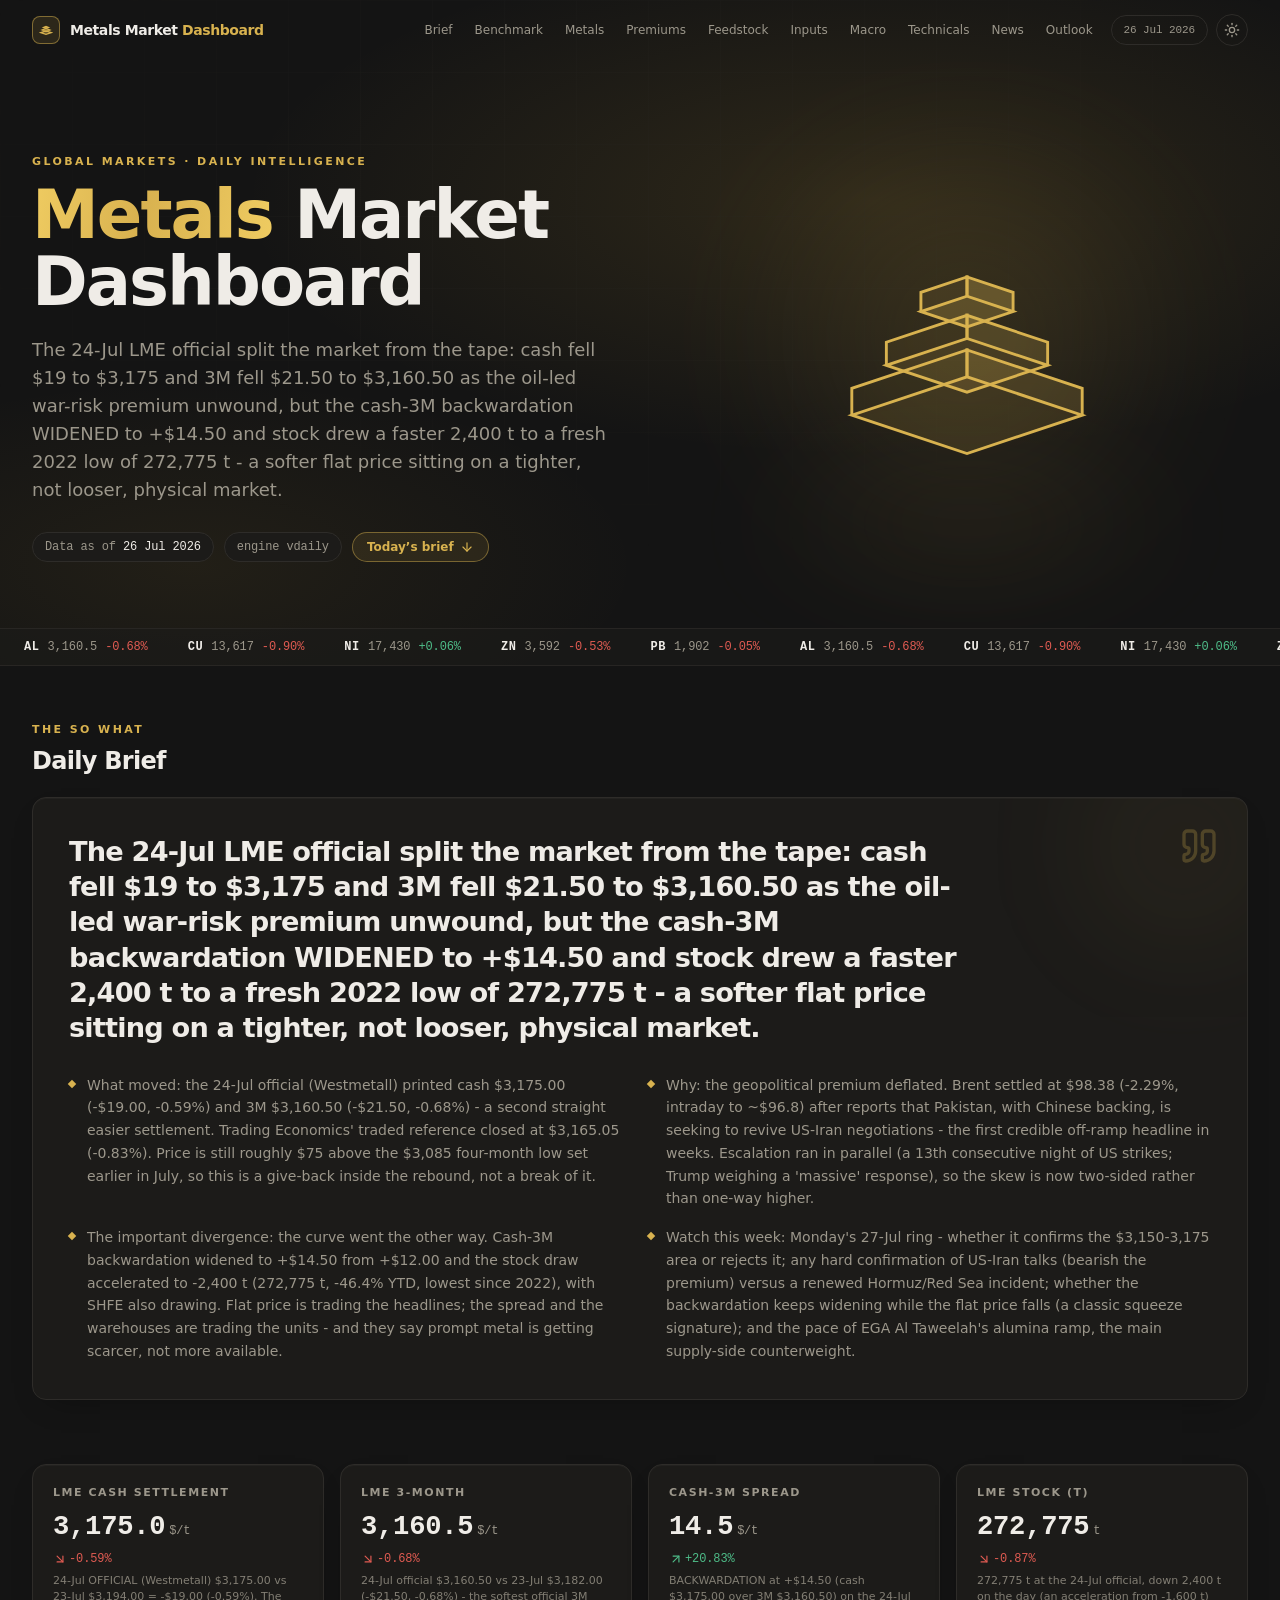
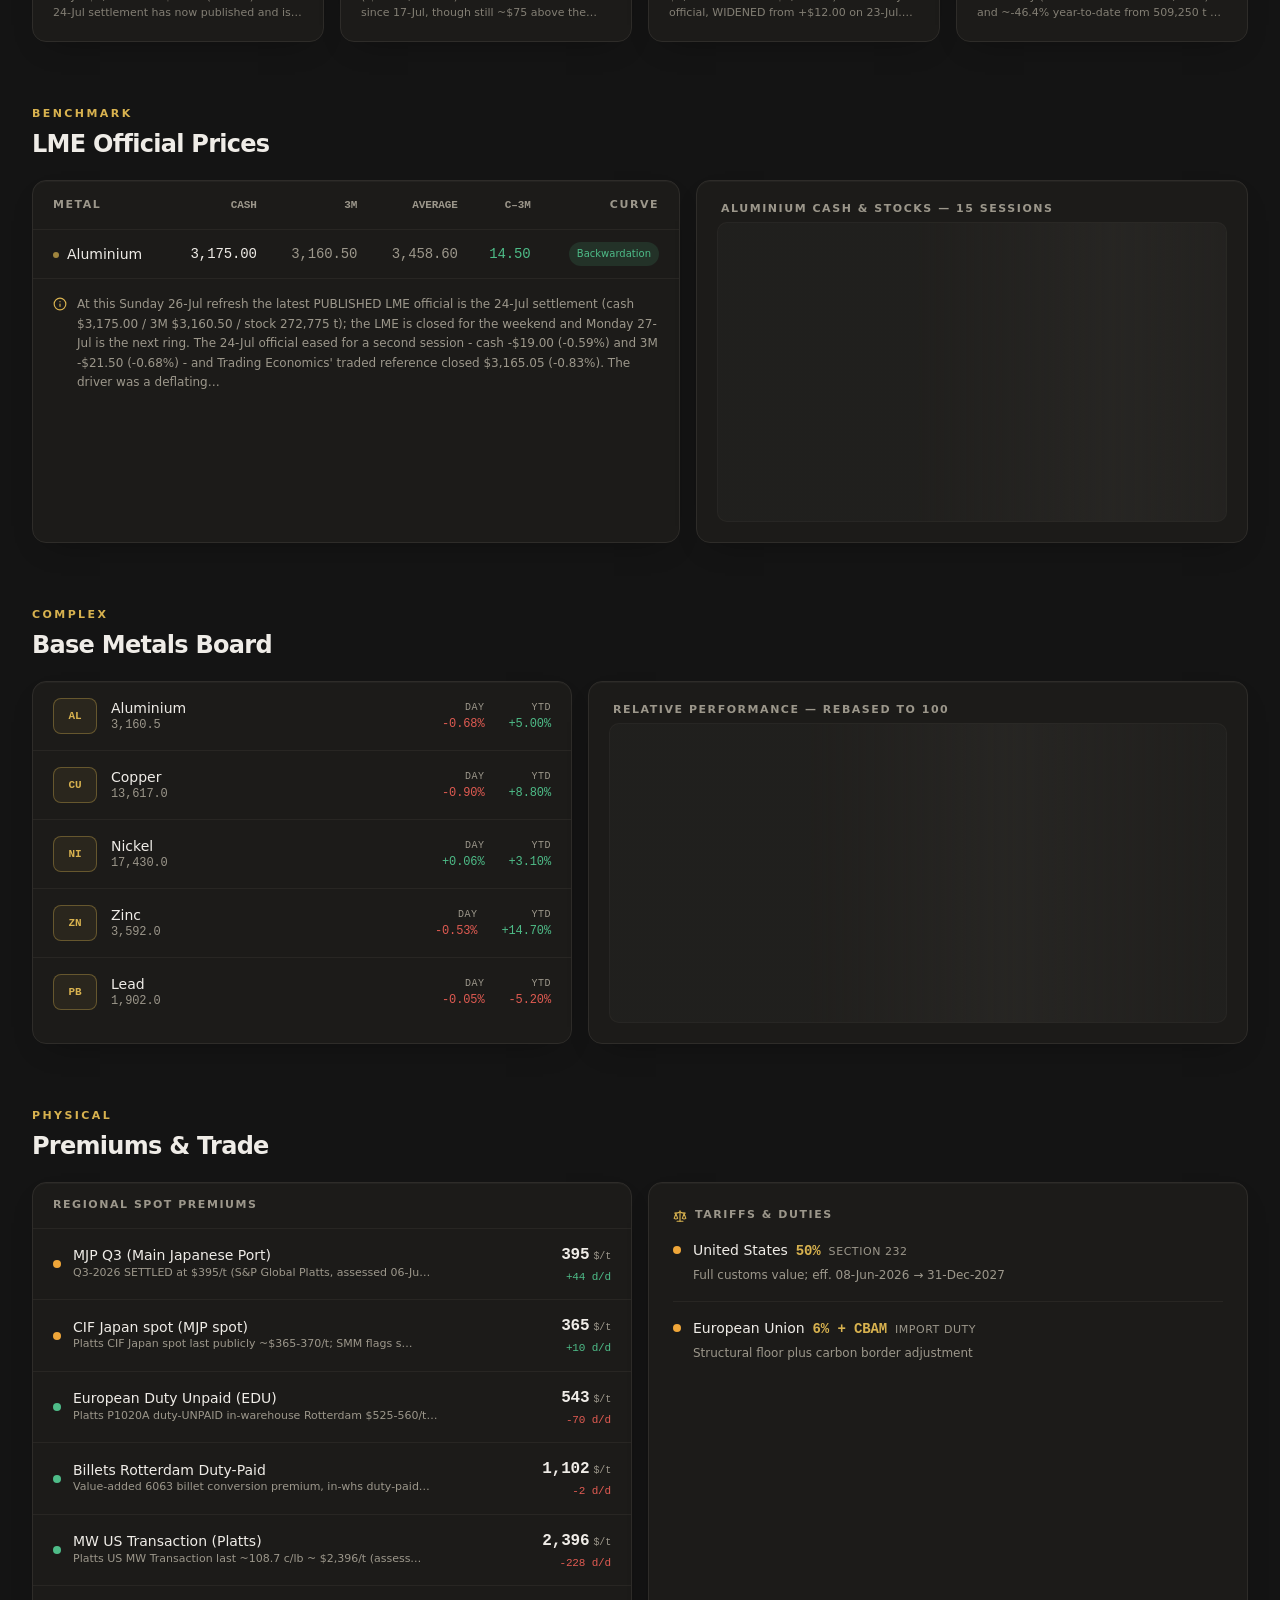
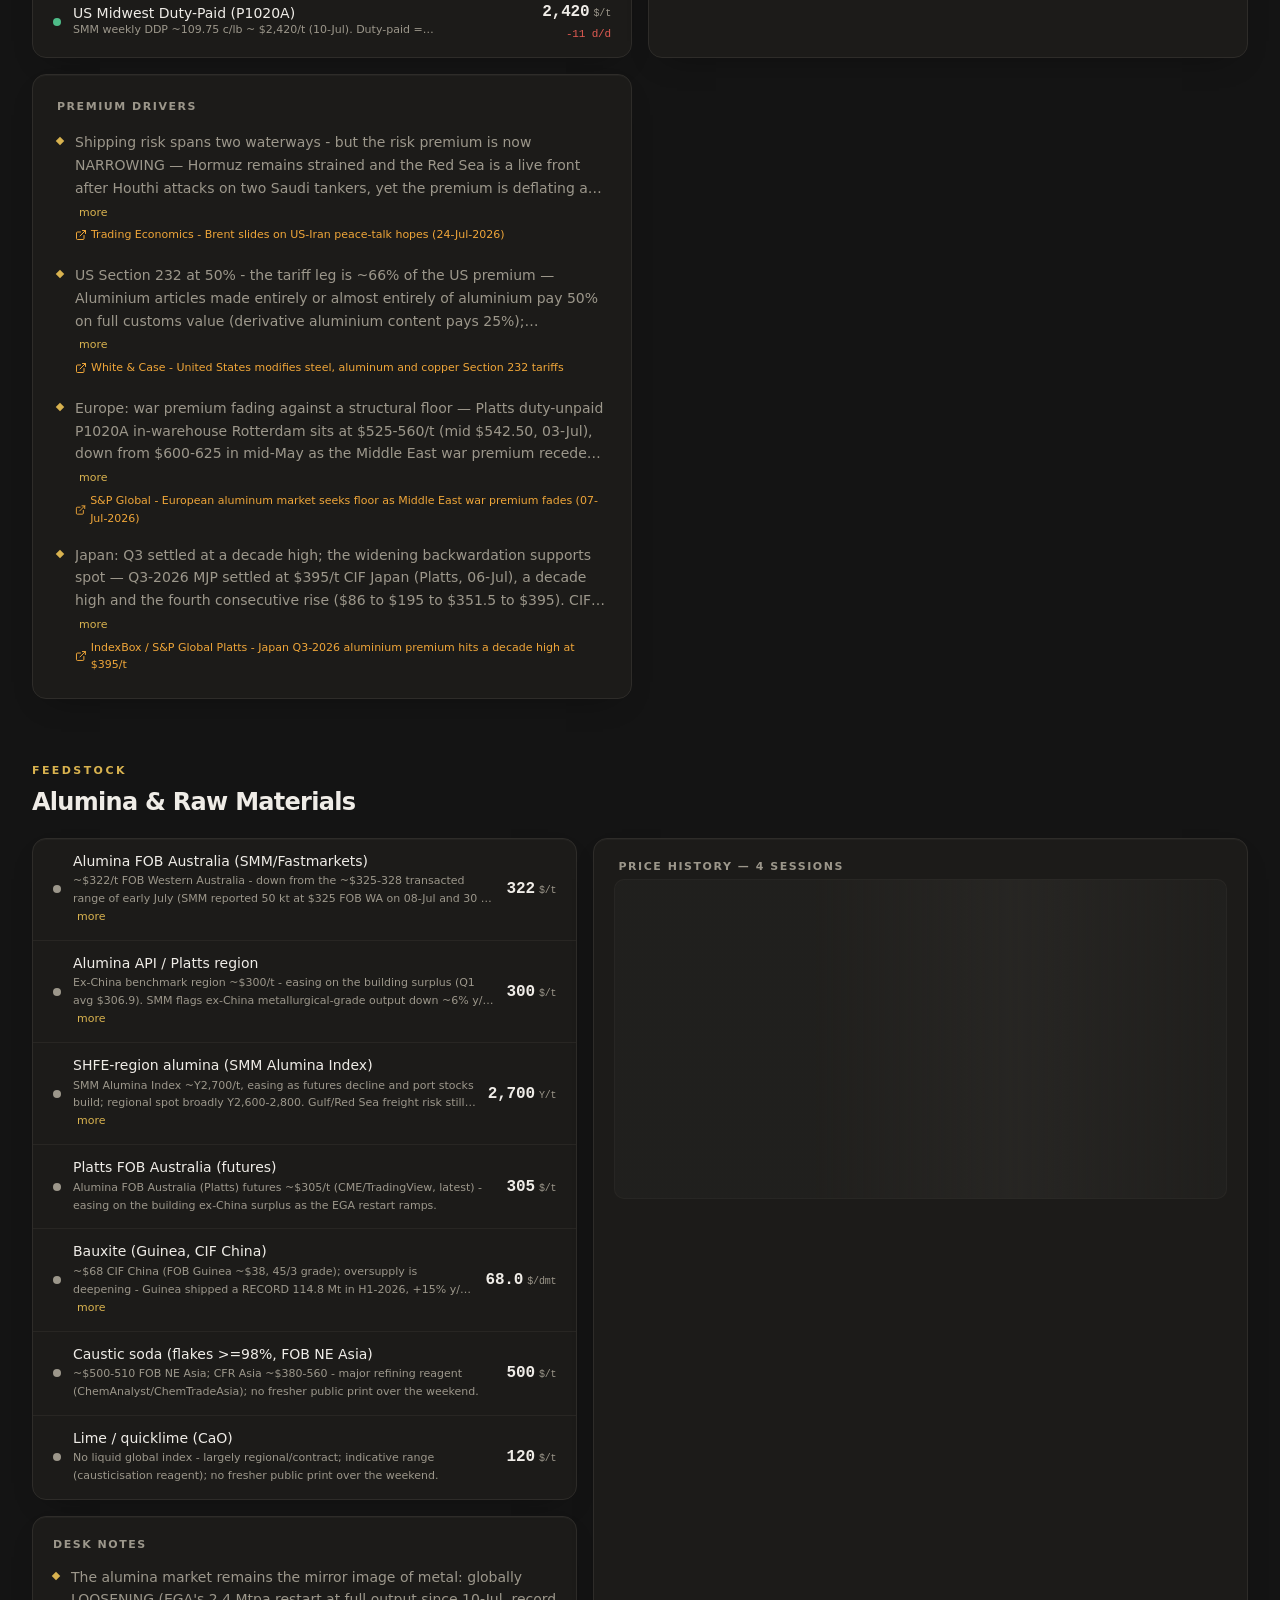
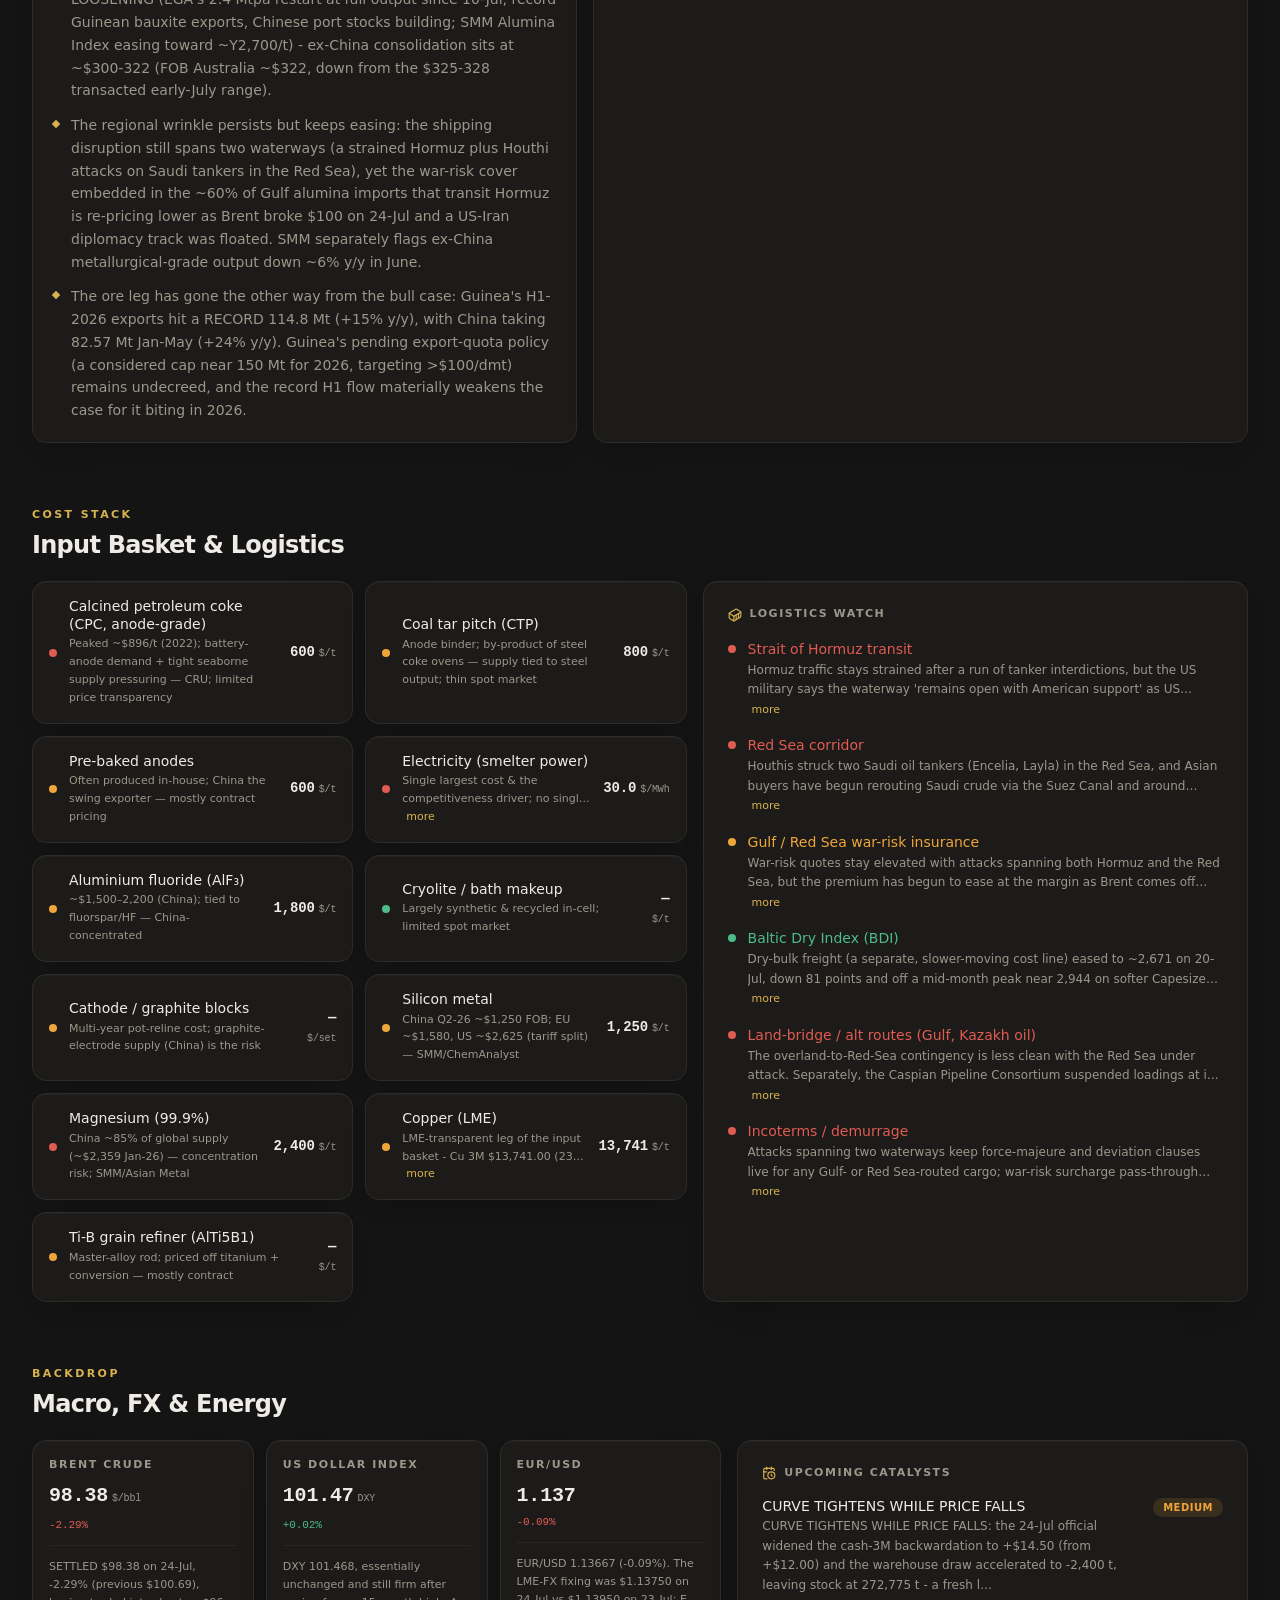
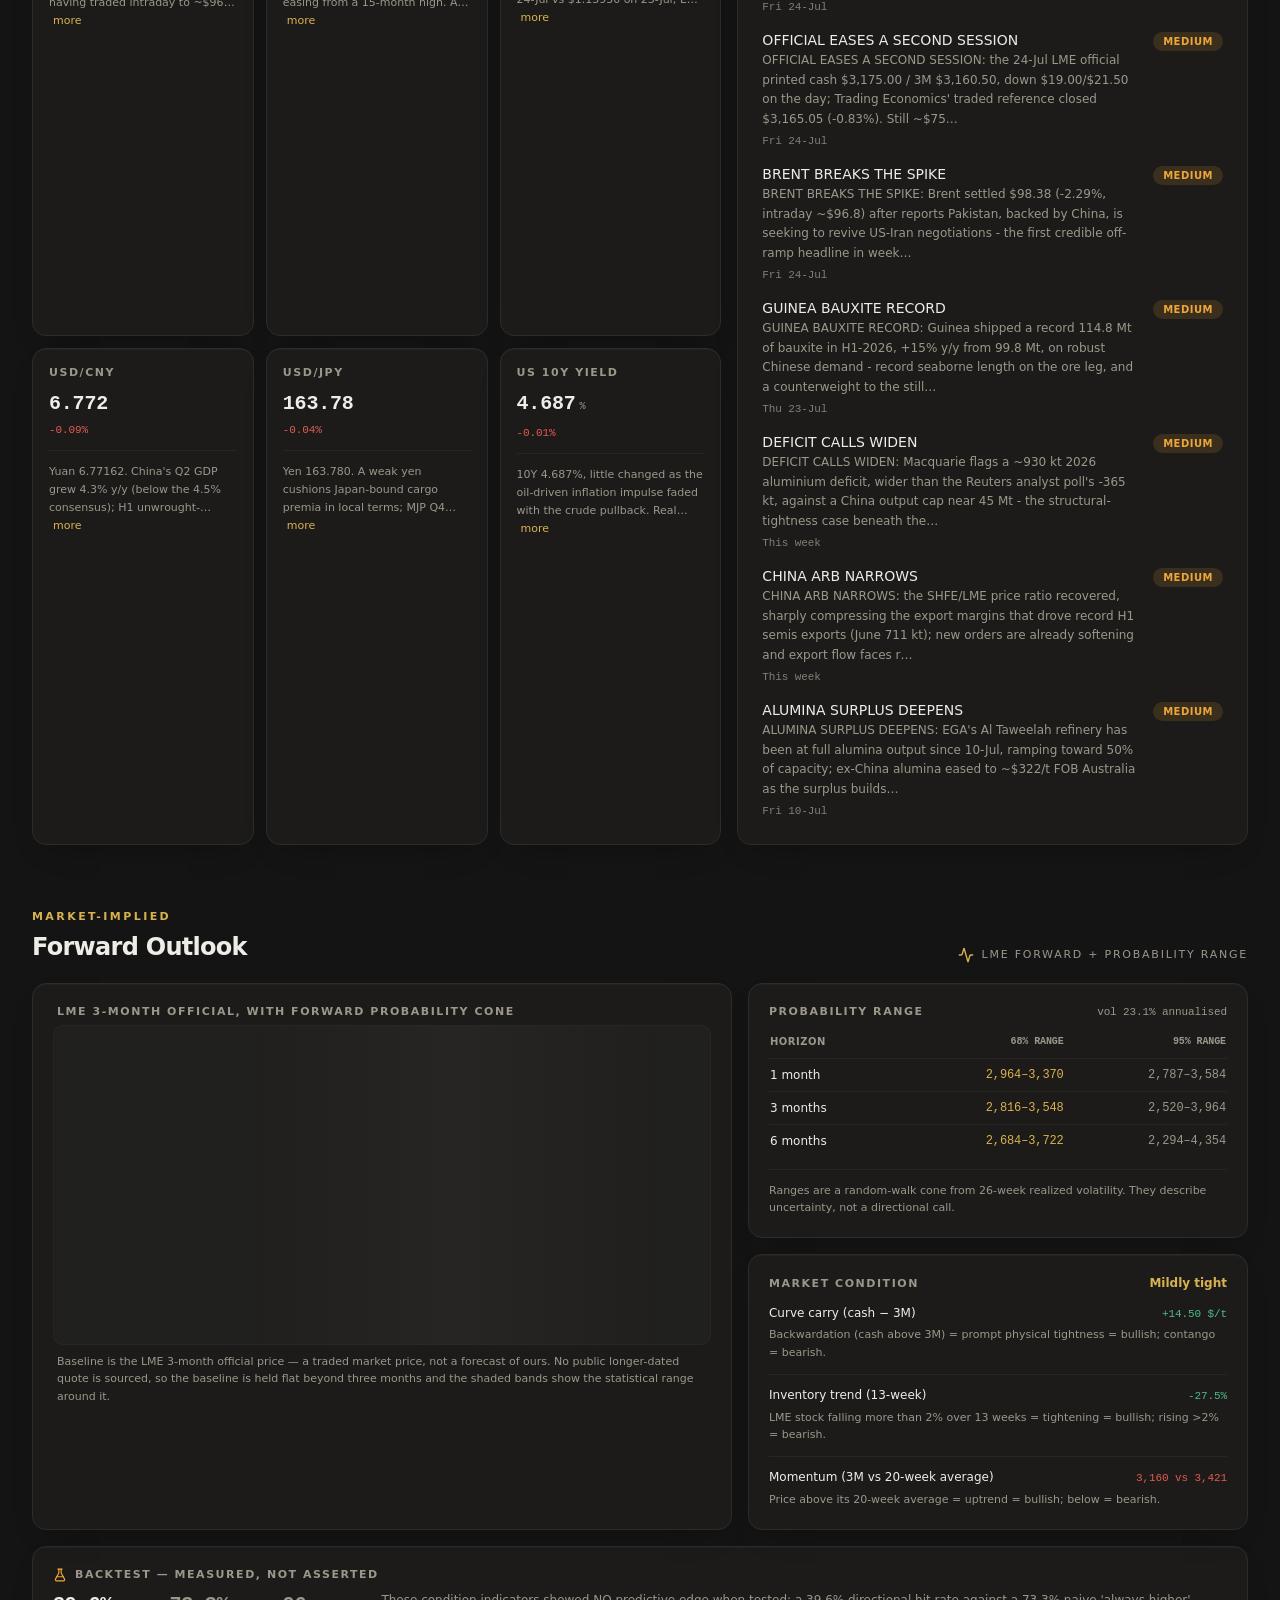
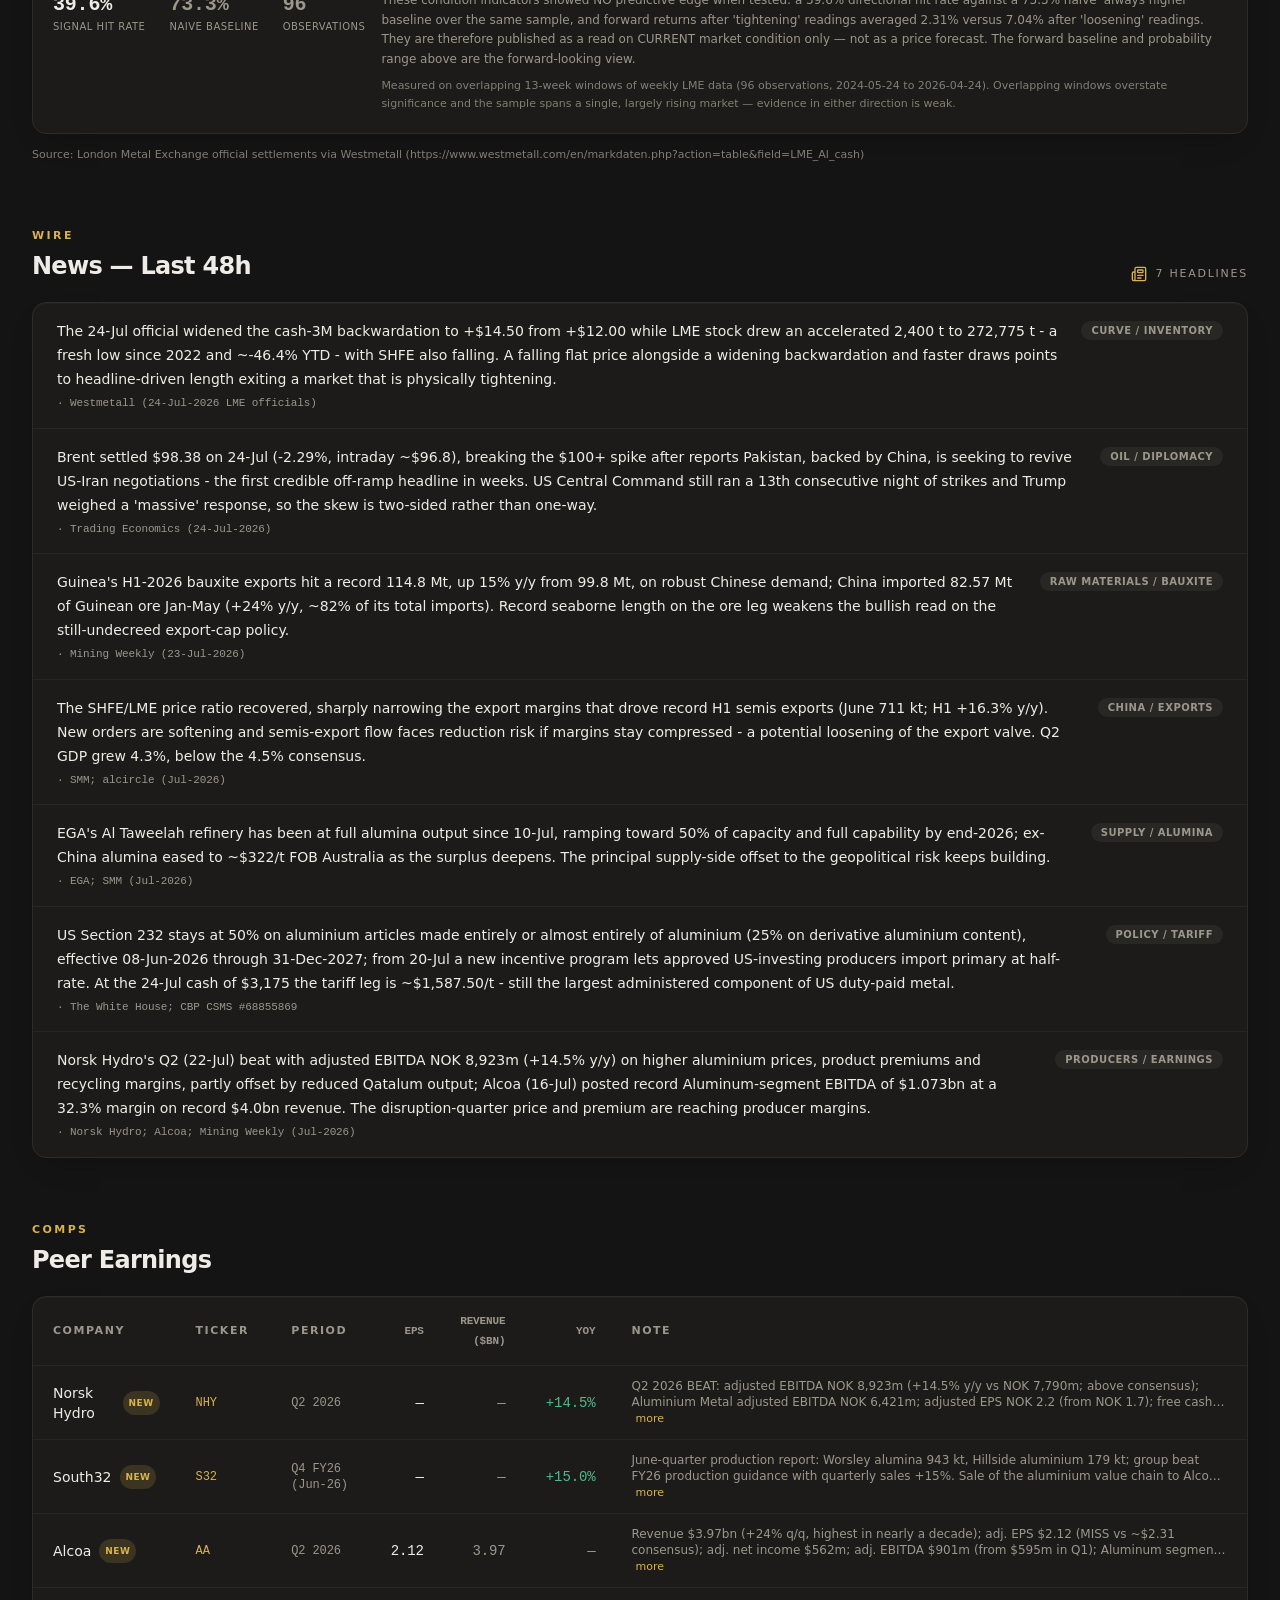
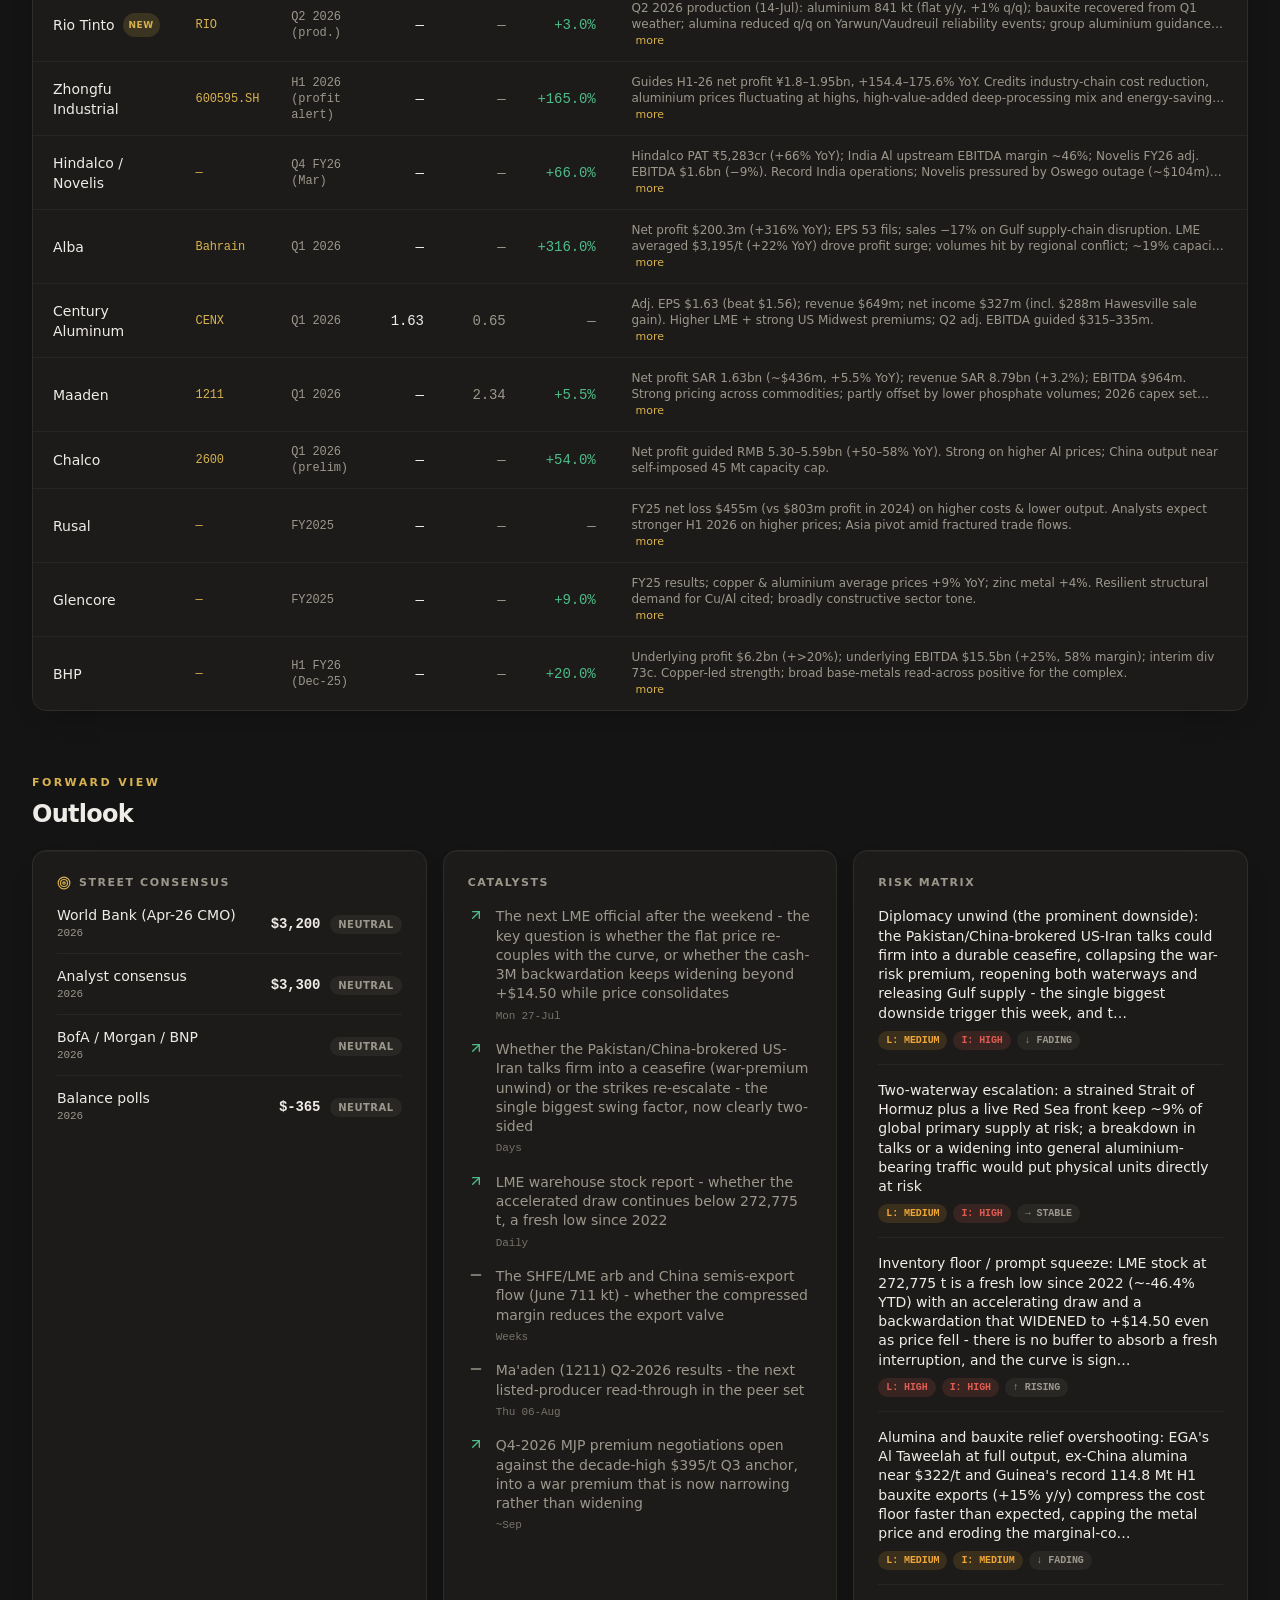
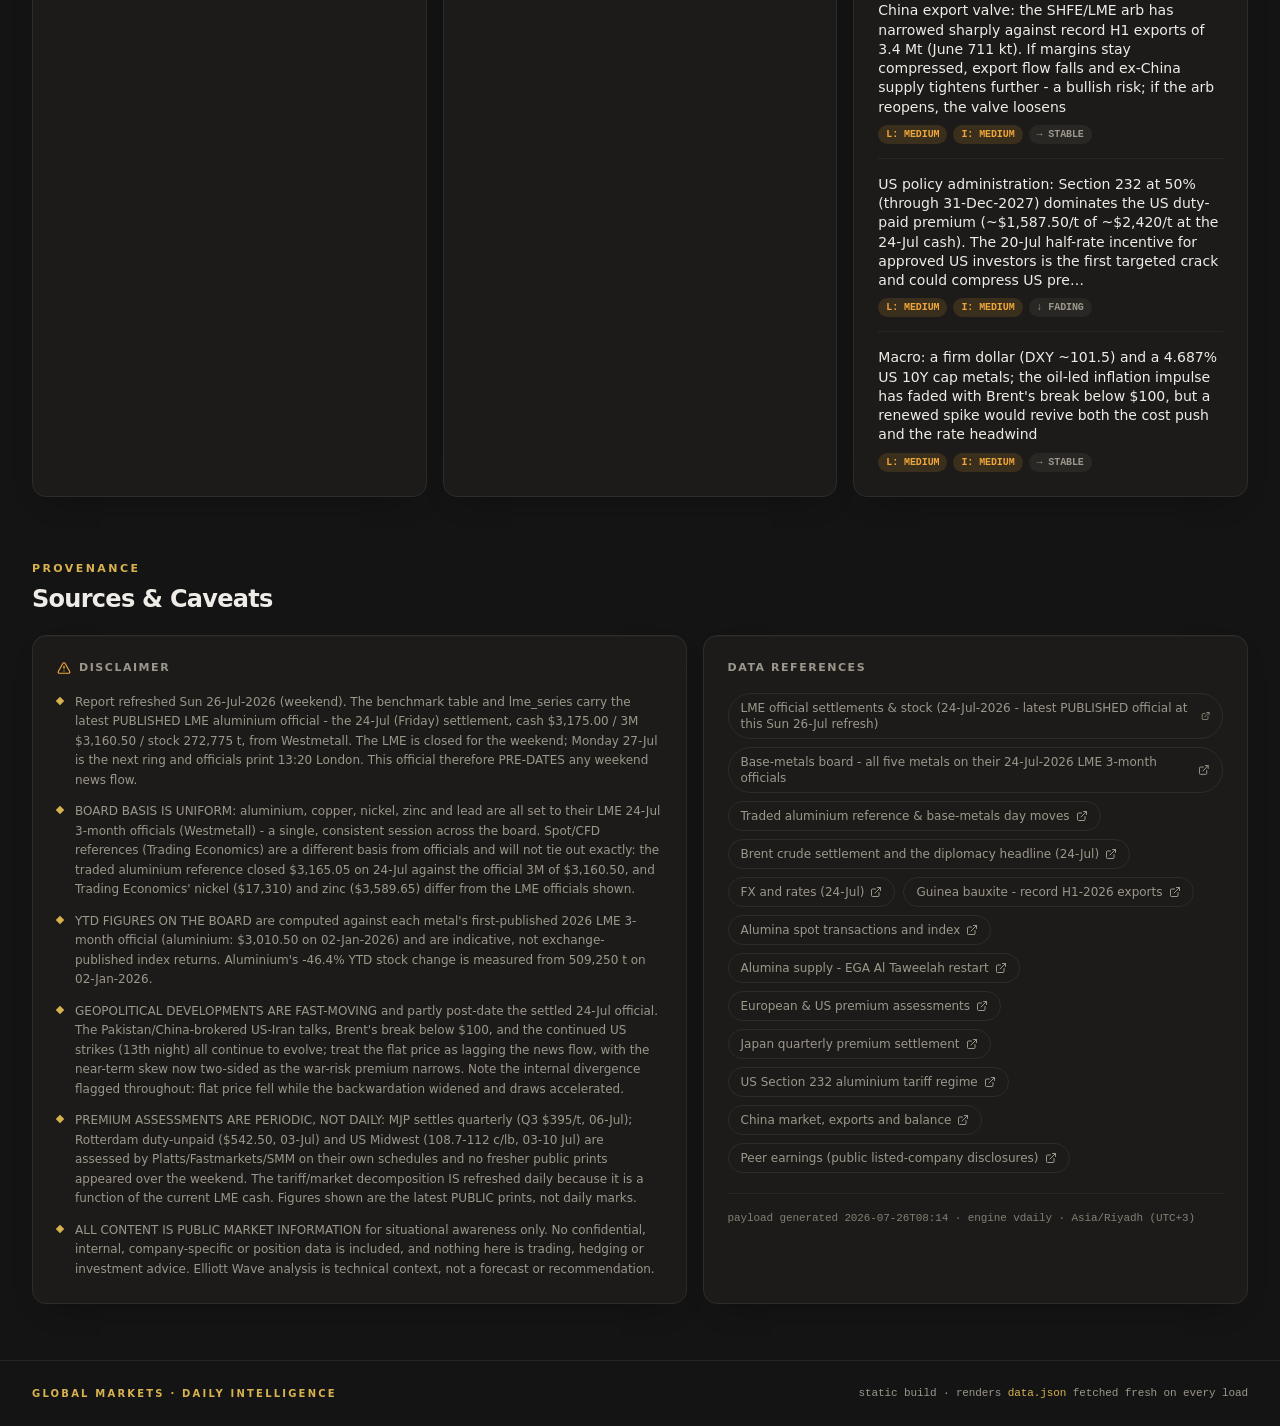
==== index.html @ b67f50ca "Revert "fix charts: deploy fully matched Web_v3 build (entry + EChart/HeroCanvas chunks + css); prev" ====
<!doctype html>
<html lang="en" class="dark">
  <head>
    <meta charset="UTF-8" />
    <meta name="viewport" content="width=device-width, initial-scale=1.0" />
    <meta name="description" content="Metals Market Dashboard — daily intelligence on LME benchmarks, base metals, premiums, raw materials, macro and technical outlook." />
    <meta name="theme-color" content="#141414" />
    <title>Metals Market Dashboard</title>
    <script type="module" crossorigin src="./assets/index-jjW8SRdh.js"></script>
    <link rel="stylesheet" crossorigin href="./assets/index-Fop2yQ5R.css">
  </head>
  <body>
    <div id="root"></div>
  </body>
</html>
---- assets/index-Fop2yQ5R.css ----
@font-face{font-family:Space Grotesk Variable;font-style:normal;font-display:swap;font-weight:300 700;src:url(./space-grotesk-vietnamese-wght-normal-D0rl6rjA.woff2) format("woff2-variations");unicode-range:U+0102-0103,U+0110-0111,U+0128-0129,U+0168-0169,U+01A0-01A1,U+01AF-01B0,U+0300-0301,U+0303-0304,U+0308-0309,U+0323,U+0329,U+1EA0-1EF9,U+20AB}@font-face{font-family:Space Grotesk Variable;font-style:normal;font-display:swap;font-weight:300 700;src:url(./space-grotesk-latin-ext-wght-normal-D9tNdqV9.woff2) format("woff2-variations");unicode-range:U+0100-02BA,U+02BD-02C5,U+02C7-02CC,U+02CE-02D7,U+02DD-02FF,U+0304,U+0308,U+0329,U+1D00-1DBF,U+1E00-1E9F,U+1EF2-1EFF,U+2020,U+20A0-20AB,U+20AD-20C0,U+2113,U+2C60-2C7F,U+A720-A7FF}@font-face{font-family:Space Grotesk Variable;font-style:normal;font-display:swap;font-weight:300 700;src:url(./space-grotesk-latin-wght-normal-BhU9QXUp.woff2) format("woff2-variations");unicode-range:U+0000-00FF,U+0131,U+0152-0153,U+02BB-02BC,U+02C6,U+02DA,U+02DC,U+0304,U+0308,U+0329,U+2000-206F,U+20AC,U+2122,U+2191,U+2193,U+2212,U+2215,U+FEFF,U+FFFD}@font-face{font-family:IBM Plex Mono;font-style:normal;font-display:swap;font-weight:400;src:url(./ibm-plex-mono-cyrillic-ext-400-normal-xuaO2J-f.woff2) format("woff2"),url(./ibm-plex-mono-cyrillic-ext-400-normal-DMdlQ8Kv.woff) format("woff");unicode-range:U+0460-052F,U+1C80-1C8A,U+20B4,U+2DE0-2DFF,U+A640-A69F,U+FE2E-FE2F}@font-face{font-family:IBM Plex Mono;font-style:normal;font-display:swap;font-weight:400;src:url(./ibm-plex-mono-cyrillic-400-normal-BSMlKf0J.woff2) format("woff2"),url(./ibm-plex-mono-cyrillic-400-normal-CEL4l2ZJ.woff) format("woff");unicode-range:U+0301,U+0400-045F,U+0490-0491,U+04B0-04B1,U+2116}@font-face{font-family:IBM Plex Mono;font-style:normal;font-display:swap;font-weight:400;src:url(./ibm-plex-mono-vietnamese-400-normal-BulugwFq.woff2) format("woff2"),url(./ibm-plex-mono-vietnamese-400-normal-DDuiU_S-.woff) format("woff");unicode-range:U+0102-0103,U+0110-0111,U+0128-0129,U+0168-0169,U+01A0-01A1,U+01AF-01B0,U+0300-0301,U+0303-0304,U+0308-0309,U+0323,U+0329,U+1EA0-1EF9,U+20AB}@font-face{font-family:IBM Plex Mono;font-style:normal;font-display:swap;font-weight:400;src:url(./ibm-plex-mono-latin-ext-400-normal-BmRBH3aV.woff2) format("woff2"),url(./ibm-plex-mono-latin-ext-400-normal-D3D2R8hC.woff) format("woff");unicode-range:U+0100-02BA,U+02BD-02C5,U+02C7-02CC,U+02CE-02D7,U+02DD-02FF,U+0304,U+0308,U+0329,U+1D00-1DBF,U+1E00-1E9F,U+1EF2-1EFF,U+2020,U+20A0-20AB,U+20AD-20C0,U+2113,U+2C60-2C7F,U+A720-A7FF}@font-face{font-family:IBM Plex Mono;font-style:normal;font-display:swap;font-weight:400;src:url(./ibm-plex-mono-latin-400-normal-DMJ8VG8y.woff2) format("woff2"),url(./ibm-plex-mono-latin-400-normal-CvHOgSBP.woff) format("woff");unicode-range:U+0000-00FF,U+0131,U+0152-0153,U+02BB-02BC,U+02C6,U+02DA,U+02DC,U+0304,U+0308,U+0329,U+2000-206F,U+20AC,U+2122,U+2191,U+2193,U+2212,U+2215,U+FEFF,U+FFFD}@font-face{font-family:IBM Plex Mono;font-style:normal;font-display:swap;font-weight:500;src:url(./ibm-plex-mono-cyrillic-ext-500-normal-BqneJy0T.woff2) format("woff2"),url(./ibm-plex-mono-cyrillic-ext-500-normal-BIfNGwUT.woff) format("woff");unicode-range:U+0460-052F,U+1C80-1C8A,U+20B4,U+2DE0-2DFF,U+A640-A69F,U+FE2E-FE2F}@font-face{font-family:IBM Plex Mono;font-style:normal;font-display:swap;font-weight:500;src:url(./ibm-plex-mono-cyrillic-500-normal-Bq9vWWag.woff2) format("woff2"),url(./ibm-plex-mono-cyrillic-500-normal-Ael50iVv.woff) format("woff");unicode-range:U+0301,U+0400-045F,U+0490-0491,U+04B0-04B1,U+2116}@font-face{font-family:IBM Plex Mono;font-style:normal;font-display:swap;font-weight:500;src:url(./ibm-plex-mono-vietnamese-500-normal-DZ4AoWbu.woff2) format("woff2"),url(./ibm-plex-mono-vietnamese-500-normal-C8zxqsMH.woff) format("woff");unicode-range:U+0102-0103,U+0110-0111,U+0128-0129,U+0168-0169,U+01A0-01A1,U+01AF-01B0,U+0300-0301,U+0303-0304,U+0308-0309,U+0323,U+0329,U+1EA0-1EF9,U+20AB}@font-face{font-family:IBM Plex Mono;font-style:normal;font-display:swap;font-weight:500;src:url(./ibm-plex-mono-latin-ext-500-normal-CAhNIIs5.woff2) format("woff2"),url(./ibm-plex-mono-latin-ext-500-normal-CZ70TYgx.woff) format("woff");unicode-range:U+0100-02BA,U+02BD-02C5,U+02C7-02CC,U+02CE-02D7,U+02DD-02FF,U+0304,U+0308,U+0329,U+1D00-1DBF,U+1E00-1E9F,U+1EF2-1EFF,U+2020,U+20A0-20AB,U+20AD-20C0,U+2113,U+2C60-2C7F,U+A720-A7FF}@font-face{font-family:IBM Plex Mono;font-style:normal;font-display:swap;font-weight:500;src:url(./ibm-plex-mono-latin-500-normal-DSY6xOcd.woff2) format("woff2"),url(./ibm-plex-mono-latin-500-normal-CB9ihrfo.woff) format("woff");unicode-range:U+0000-00FF,U+0131,U+0152-0153,U+02BB-02BC,U+02C6,U+02DA,U+02DC,U+0304,U+0308,U+0329,U+2000-206F,U+20AC,U+2122,U+2191,U+2193,U+2212,U+2215,U+FEFF,U+FFFD}@font-face{font-family:IBM Plex Mono;font-style:normal;font-display:swap;font-weight:600;src:url(./ibm-plex-mono-cyrillic-ext-600-normal-V-xxqcpd.woff2) format("woff2"),url(./ibm-plex-mono-cyrillic-ext-600-normal-9HEixskS.woff) format("woff");unicode-range:U+0460-052F,U+1C80-1C8A,U+20B4,U+2DE0-2DFF,U+A640-A69F,U+FE2E-FE2F}@font-face{font-family:IBM Plex Mono;font-style:normal;font-display:swap;font-weight:600;src:url(./ibm-plex-mono-cyrillic-600-normal-CTOM6hUh.woff2) format("woff2"),url(./ibm-plex-mono-cyrillic-600-normal-fLZuRloM.woff) format("woff");unicode-range:U+0301,U+0400-045F,U+0490-0491,U+04B0-04B1,U+2116}@font-face{font-family:IBM Plex Mono;font-style:normal;font-display:swap;font-weight:600;src:url(./ibm-plex-mono-vietnamese-600-normal-D2EvbN8M.woff2) format("woff2"),url(./ibm-plex-mono-vietnamese-600-normal-iLQfcSjf.woff) format("woff");unicode-range:U+0102-0103,U+0110-0111,U+0128-0129,U+0168-0169,U+01A0-01A1,U+01AF-01B0,U+0300-0301,U+0303-0304,U+0308-0309,U+0323,U+0329,U+1EA0-1EF9,U+20AB}@font-face{font-family:IBM Plex Mono;font-style:normal;font-display:swap;font-weight:600;src:url(./ibm-plex-mono-latin-ext-600-normal-D38SheWl.woff2) format("woff2"),url(./ibm-plex-mono-latin-ext-600-normal-DmB0ttJJ.woff) format("woff");unicode-range:U+0100-02BA,U+02BD-02C5,U+02C7-02CC,U+02CE-02D7,U+02DD-02FF,U+0304,U+0308,U+0329,U+1D00-1DBF,U+1E00-1E9F,U+1EF2-1EFF,U+2020,U+20A0-20AB,U+20AD-20C0,U+2113,U+2C60-2C7F,U+A720-A7FF}@font-face{font-family:IBM Plex Mono;font-style:normal;font-display:swap;font-weight:600;src:url(./ibm-plex-mono-latin-600-normal-BgSNZQsw.woff2) format("woff2"),url(./ibm-plex-mono-latin-600-normal-DWFSQ4vo.woff) format("woff");unicode-range:U+0000-00FF,U+0131,U+0152-0153,U+02BB-02BC,U+02C6,U+02DA,U+02DC,U+0304,U+0308,U+0329,U+2000-206F,U+20AC,U+2122,U+2191,U+2193,U+2212,U+2215,U+FEFF,U+FFFD}*,:before,:after{--tw-border-spacing-x: 0;--tw-border-spacing-y: 0;--tw-translate-x: 0;--tw-translate-y: 0;--tw-rotate: 0;--tw-skew-x: 0;--tw-skew-y: 0;--tw-scale-x: 1;--tw-scale-y: 1;--tw-pan-x: ;--tw-pan-y: ;--tw-pinch-zoom: ;--tw-scroll-snap-strictness: proximity;--tw-gradient-from-position: ;--tw-gradient-via-position: ;--tw-gradient-to-position: ;--tw-ordinal: ;--tw-slashed-zero: ;--tw-numeric-figure: ;--tw-numeric-spacing: ;--tw-numeric-fraction: ;--tw-ring-inset: ;--tw-ring-offset-width: 0px;--tw-ring-offset-color: #fff;--tw-ring-color: rgb(59 130 246 / .5);--tw-ring-offset-shadow: 0 0 #0000;--tw-ring-shadow: 0 0 #0000;--tw-shadow: 0 0 #0000;--tw-shadow-colored: 0 0 #0000;--tw-blur: ;--tw-brightness: ;--tw-contrast: ;--tw-grayscale: ;--tw-hue-rotate: ;--tw-invert: ;--tw-saturate: ;--tw-sepia: ;--tw-drop-shadow: ;--tw-backdrop-blur: ;--tw-backdrop-brightness: ;--tw-backdrop-contrast: ;--tw-backdrop-grayscale: ;--tw-backdrop-hue-rotate: ;--tw-backdrop-invert: ;--tw-backdrop-opacity: ;--tw-backdrop-saturate: ;--tw-backdrop-sepia: ;--tw-contain-size: ;--tw-contain-layout: ;--tw-contain-paint: ;--tw-contain-style: }::backdrop{--tw-border-spacing-x: 0;--tw-border-spacing-y: 0;--tw-translate-x: 0;--tw-translate-y: 0;--tw-rotate: 0;--tw-skew-x: 0;--tw-skew-y: 0;--tw-scale-x: 1;--tw-scale-y: 1;--tw-pan-x: ;--tw-pan-y: ;--tw-pinch-zoom: ;--tw-scroll-snap-strictness: proximity;--tw-gradient-from-position: ;--tw-gradient-via-position: ;--tw-gradient-to-position: ;--tw-ordinal: ;--tw-slashed-zero: ;--tw-numeric-figure: ;--tw-numeric-spacing: ;--tw-numeric-fraction: ;--tw-ring-inset: ;--tw-ring-offset-width: 0px;--tw-ring-offset-color: #fff;--tw-ring-color: rgb(59 130 246 / .5);--tw-ring-offset-shadow: 0 0 #0000;--tw-ring-shadow: 0 0 #0000;--tw-shadow: 0 0 #0000;--tw-shadow-colored: 0 0 #0000;--tw-blur: ;--tw-brightness: ;--tw-contrast: ;--tw-grayscale: ;--tw-hue-rotate: ;--tw-invert: ;--tw-saturate: ;--tw-sepia: ;--tw-drop-shadow: ;--tw-backdrop-blur: ;--tw-backdrop-brightness: ;--tw-backdrop-contrast: ;--tw-backdrop-grayscale: ;--tw-backdrop-hue-rotate: ;--tw-backdrop-invert: ;--tw-backdrop-opacity: ;--tw-backdrop-saturate: ;--tw-backdrop-sepia: ;--tw-contain-size: ;--tw-contain-layout: ;--tw-contain-paint: ;--tw-contain-style: }*,:before,:after{box-sizing:border-box;border-width:0;border-style:solid;border-color:#e5e7eb}:before,:after{--tw-content: ""}html,:host{line-height:1.5;-webkit-text-size-adjust:100%;-moz-tab-size:4;-o-tab-size:4;tab-size:4;font-family:ui-sans-serif,system-ui,sans-serif,"Apple Color Emoji","Segoe UI Emoji",Segoe UI Symbol,"Noto Color Emoji";font-feature-settings:normal;font-variation-settings:normal;-webkit-tap-highlight-color:transparent}body{margin:0;line-height:inherit}hr{height:0;color:inherit;border-top-width:1px}abbr:where([title]){-webkit-text-decoration:underline dotted;text-decoration:underline dotted}h1,h2,h3,h4,h5,h6{font-size:inherit;font-weight:inherit}a{color:inherit;text-decoration:inherit}b,strong{font-weight:bolder}code,kbd,samp,pre{font-family:ui-monospace,SFMono-Regular,Menlo,Monaco,Consolas,Liberation Mono,Courier New,monospace;font-feature-settings:normal;font-variation-settings:normal;font-size:1em}small{font-size:80%}sub,sup{font-size:75%;line-height:0;position:relative;vertical-align:baseline}sub{bottom:-.25em}sup{top:-.5em}table{text-indent:0;border-color:inherit;border-collapse:collapse}button,input,optgroup,select,textarea{font-family:inherit;font-feature-settings:inherit;font-variation-settings:inherit;font-size:100%;font-weight:inherit;line-height:inherit;letter-spacing:inherit;color:inherit;margin:0;padding:0}button,select{text-transform:none}button,input:where([type=button]),input:where([type=reset]),input:where([type=submit]){-webkit-appearance:button;background-color:transparent;background-image:none}:-moz-focusring{outline:auto}:-moz-ui-invalid{box-shadow:none}progress{vertical-align:baseline}::-webkit-inner-spin-button,::-webkit-outer-spin-button{height:auto}[type=search]{-webkit-appearance:textfield;outline-offset:-2px}::-webkit-search-decoration{-webkit-appearance:none}::-webkit-file-upload-button{-webkit-appearance:button;font:inherit}summary{display:list-item}blockquote,dl,dd,h1,h2,h3,h4,h5,h6,hr,figure,p,pre{margin:0}fieldset{margin:0;padding:0}legend{padding:0}ol,ul,menu{list-style:none;margin:0;padding:0}dialog{padding:0}textarea{resize:vertical}input::-moz-placeholder,textarea::-moz-placeholder{opacity:1;color:#9ca3af}input::placeholder,textarea::placeholder{opacity:1;color:#9ca3af}button,[role=button]{cursor:pointer}:disabled{cursor:default}img,svg,video,canvas,audio,iframe,embed,object{display:block;vertical-align:middle}img,video{max-width:100%;height:auto}[hidden]:where(:not([hidden=until-found])){display:none}:root{--background: 42 18% 96%;--foreground: 30 6% 10%;--card: 42 22% 98%;--card-foreground: 30 6% 10%;--popover: 42 22% 98%;--popover-foreground: 30 6% 10%;--primary: 42 68% 38%;--primary-foreground: 44 60% 97%;--secondary: 40 12% 91%;--secondary-foreground: 30 6% 12%;--muted: 40 10% 92%;--muted-foreground: 30 5% 38%;--accent: 42 30% 90%;--accent-foreground: 30 6% 12%;--destructive: 4 62% 44%;--destructive-foreground: 0 0% 98%;--border: 36 10% 84%;--input: 36 10% 84%;--ring: 42 68% 38%;--radius: .625rem;--gold: 42 68% 38%;--gold-bright: 42 80% 32%;--gold-soft: 42 40% 88%;--rag-green: 152 46% 32%;--rag-amber: 36 78% 40%;--rag-red: 4 62% 46%;--grid-line: 36 10% 86%;--hero-glow: 42 70% 50%;--sidebar-background: 42 18% 96%;--sidebar-foreground: 30 6% 10%;--sidebar-primary: 42 68% 38%;--sidebar-primary-foreground: 44 60% 97%;--sidebar-accent: 40 12% 91%;--sidebar-accent-foreground: 30 6% 12%;--sidebar-border: 36 10% 84%;--sidebar-ring: 42 68% 38%}.dark{--background: 0 0% 8%;--foreground: 40 20% 92%;--card: 40 6% 10.5%;--card-foreground: 40 20% 92%;--popover: 40 6% 10.5%;--popover-foreground: 40 20% 92%;--primary: 43 64% 58%;--primary-foreground: 30 20% 8%;--secondary: 40 5% 15%;--secondary-foreground: 40 20% 92%;--muted: 40 5% 15%;--muted-foreground: 40 8% 58%;--accent: 43 20% 16%;--accent-foreground: 43 64% 62%;--destructive: 4 62% 52%;--destructive-foreground: 0 0% 98%;--border: 40 6% 17%;--input: 40 6% 17%;--ring: 43 64% 58%;--gold: 43 64% 58%;--gold-bright: 45 82% 66%;--gold-soft: 43 25% 18%;--rag-green: 152 45% 52%;--rag-amber: 36 85% 58%;--rag-red: 4 70% 60%;--grid-line: 40 6% 16%;--hero-glow: 43 70% 55%}*{border-color:hsl(var(--border))}html{scroll-behavior:smooth}body{background-color:hsl(var(--background));color:hsl(var(--foreground));-webkit-font-smoothing:antialiased;-moz-osx-font-smoothing:grayscale;font-family:Space Grotesk Variable,Space Grotesk,ui-sans-serif,system-ui,sans-serif;font-feature-settings:"ss01" on}::-moz-selection{background:hsl(var(--gold) / .3)}::selection{background:hsl(var(--gold) / .3)}.container{width:100%}@media(min-width:640px){.container{max-width:640px}}@media(min-width:768px){.container{max-width:768px}}@media(min-width:1024px){.container{max-width:1024px}}@media(min-width:1280px){.container{max-width:1280px}}@media(min-width:1536px){.container{max-width:1536px}}.sr-only{position:absolute;width:1px;height:1px;padding:0;margin:-1px;overflow:hidden;clip:rect(0,0,0,0);white-space:nowrap;border-width:0}.pointer-events-none{pointer-events:none}.visible{visibility:visible}.invisible{visibility:hidden}.static{position:static}.fixed{position:fixed}.absolute{position:absolute}.relative{position:relative}.inset-0{inset:0}.inset-x-0{left:0;right:0}.inset-x-8{left:2rem;right:2rem}.inset-y-0{top:0;bottom:0}.-bottom-12{bottom:-3rem}.-left-12{left:-3rem}.-right-12{right:-3rem}.-right-20{right:-5rem}.-top-12{top:-3rem}.-top-24{top:-6rem}.bottom-0{bottom:0}.bottom-4{bottom:1rem}.left-0{left:0}.left-1\/2{left:50%}.left-2{left:.5rem}.left-\[50\%\]{left:50%}.right-0{right:0}.right-1{right:.25rem}.right-2{right:.5rem}.right-3{right:.75rem}.right-4{right:1rem}.right-7{right:1.75rem}.top-0{top:0}.top-1\.5{top:.375rem}.top-1\/2{top:50%}.top-3\.5{top:.875rem}.top-4{top:1rem}.top-7{top:1.75rem}.top-\[1px\]{top:1px}.top-\[50\%\]{top:50%}.top-\[60\%\]{top:60%}.top-full{top:100%}.isolate{isolation:isolate}.z-10{z-index:10}.z-20{z-index:20}.z-50{z-index:50}.z-\[1\]{z-index:1}.order-first{order:-9999}.order-last{order:9999}.col-start-2{grid-column-start:2}.row-span-2{grid-row:span 2 / span 2}.row-start-1{grid-row-start:1}.\!m-0{margin:0!important}.-mx-1{margin-left:-.25rem;margin-right:-.25rem}.-my-2{margin-top:-.5rem;margin-bottom:-.5rem}.mx-2{margin-left:.5rem;margin-right:.5rem}.mx-3\.5{margin-left:.875rem;margin-right:.875rem}.mx-auto{margin-left:auto;margin-right:auto}.my-0{margin-top:0;margin-bottom:0}.my-0\.5{margin-top:.125rem;margin-bottom:.125rem}.my-1{margin-top:.25rem;margin-bottom:.25rem}.-ml-4{margin-left:-1rem}.-mt-4{margin-top:-1rem}.mb-1{margin-bottom:.25rem}.mb-1\.5{margin-bottom:.375rem}.mb-2{margin-bottom:.5rem}.mb-3{margin-bottom:.75rem}.mb-4{margin-bottom:1rem}.mb-5{margin-bottom:1.25rem}.ml-1{margin-left:.25rem}.ml-4{margin-left:1rem}.ml-auto{margin-left:auto}.mr-2{margin-right:.5rem}.mt-0\.5{margin-top:.125rem}.mt-1{margin-top:.25rem}.mt-1\.5{margin-top:.375rem}.mt-2{margin-top:.5rem}.mt-2\.5{margin-top:.625rem}.mt-3{margin-top:.75rem}.mt-4{margin-top:1rem}.mt-5{margin-top:1.25rem}.mt-7{margin-top:1.75rem}.mt-8{margin-top:2rem}.mt-\[5px\]{margin-top:5px}.mt-\[7px\]{margin-top:7px}.mt-auto{margin-top:auto}.line-clamp-1{overflow:hidden;display:-webkit-box;-webkit-box-orient:vertical;-webkit-line-clamp:1}.line-clamp-2{overflow:hidden;display:-webkit-box;-webkit-box-orient:vertical;-webkit-line-clamp:2}.block{display:block}.inline-block{display:inline-block}.inline{display:inline}.flex{display:flex}.inline-flex{display:inline-flex}.table{display:table}.table-caption{display:table-caption}.table-cell{display:table-cell}.table-row{display:table-row}.grid{display:grid}.hidden{display:none}.aspect-square{aspect-ratio:1 / 1}.aspect-video{aspect-ratio:16 / 9}.size-10{width:2.5rem;height:2.5rem}.size-2{width:.5rem;height:.5rem}.size-2\.5{width:.625rem;height:.625rem}.size-3{width:.75rem;height:.75rem}.size-3\.5{width:.875rem;height:.875rem}.size-4{width:1rem;height:1rem}.size-6{width:1.5rem;height:1.5rem}.size-7{width:1.75rem;height:1.75rem}.size-8{width:2rem;height:2rem}.size-9{width:2.25rem;height:2.25rem}.size-auto{width:auto;height:auto}.size-full{width:100%;height:100%}.h-1\.5{height:.375rem}.h-10{height:2.5rem}.h-12{height:3rem}.h-2{height:.5rem}.h-2\.5{height:.625rem}.h-24{height:6rem}.h-28{height:7rem}.h-3{height:.75rem}.h-3\.5{height:.875rem}.h-4{height:1rem}.h-5{height:1.25rem}.h-6{height:1.5rem}.h-7{height:1.75rem}.h-72{height:18rem}.h-8{height:2rem}.h-9{height:2.25rem}.h-\[1\.15rem\]{height:1.15rem}.h-\[2px\]{height:2px}.h-\[300px\]{height:300px}.h-\[calc\(100\%-1px\)\]{height:calc(100% - 1px)}.h-\[var\(--radix-navigation-menu-viewport-height\)\]{height:var(--radix-navigation-menu-viewport-height)}.h-\[var\(--radix-select-trigger-height\)\]{height:var(--radix-select-trigger-height)}.h-auto{height:auto}.h-full{height:100%}.h-px{height:1px}.h-svh{height:100svh}.max-h-\[300px\]{max-height:300px}.min-h-0{min-height:0px}.min-h-16{min-height:4rem}.min-h-4{min-height:1rem}.min-h-\[70vh\]{min-height:70vh}.min-h-svh{min-height:100svh}.w-0{width:0px}.w-1{width:.25rem}.w-1\.5{width:.375rem}.w-10{width:2.5rem}.w-11{width:2.75rem}.w-2{width:.5rem}.w-2\.5{width:.625rem}.w-3{width:.75rem}.w-3\.5{width:.875rem}.w-3\/4{width:75%}.w-4{width:1rem}.w-5{width:1.25rem}.w-56{width:14rem}.w-64{width:16rem}.w-7{width:1.75rem}.w-72{width:18rem}.w-8{width:2rem}.w-9{width:2.25rem}.w-\[100px\]{width:100px}.w-auto{width:auto}.w-fit{width:-moz-fit-content;width:fit-content}.w-full{width:100%}.w-max{width:-moz-max-content;width:max-content}.w-px{width:1px}.min-w-0{min-width:0px}.min-w-10{min-width:2.5rem}.min-w-5{min-width:1.25rem}.min-w-8{min-width:2rem}.min-w-9{min-width:2.25rem}.min-w-\[12rem\]{min-width:12rem}.min-w-\[470px\]{min-width:470px}.min-w-\[680px\]{min-width:680px}.min-w-\[8rem\]{min-width:8rem}.min-w-\[var\(--radix-select-trigger-width\)\]{min-width:var(--radix-select-trigger-width)}.max-w-4xl{max-width:56rem}.max-w-7xl{max-width:80rem}.max-w-\[calc\(100\%-2rem\)\]{max-width:calc(100% - 2rem)}.max-w-max{max-width:-moz-max-content;max-width:max-content}.max-w-md{max-width:28rem}.max-w-sm{max-width:24rem}.max-w-xl{max-width:36rem}.flex-1{flex:1 1 0%}.shrink-0{flex-shrink:0}.grow{flex-grow:1}.grow-0{flex-grow:0}.basis-full{flex-basis:100%}.caption-bottom{caption-side:bottom}.border-collapse{border-collapse:collapse}.origin-left{transform-origin:left}.-translate-x-1\/2{--tw-translate-x: -50%;transform:translate(var(--tw-translate-x),var(--tw-translate-y)) rotate(var(--tw-rotate)) skew(var(--tw-skew-x)) skewY(var(--tw-skew-y)) scaleX(var(--tw-scale-x)) scaleY(var(--tw-scale-y))}.-translate-x-px{--tw-translate-x: -1px;transform:translate(var(--tw-translate-x),var(--tw-translate-y)) rotate(var(--tw-rotate)) skew(var(--tw-skew-x)) skewY(var(--tw-skew-y)) scaleX(var(--tw-scale-x)) scaleY(var(--tw-scale-y))}.-translate-y-1\/2{--tw-translate-y: -50%;transform:translate(var(--tw-translate-x),var(--tw-translate-y)) rotate(var(--tw-rotate)) skew(var(--tw-skew-x)) skewY(var(--tw-skew-y)) scaleX(var(--tw-scale-x)) scaleY(var(--tw-scale-y))}.translate-x-\[-50\%\]{--tw-translate-x: -50%;transform:translate(var(--tw-translate-x),var(--tw-translate-y)) rotate(var(--tw-rotate)) skew(var(--tw-skew-x)) skewY(var(--tw-skew-y)) scaleX(var(--tw-scale-x)) scaleY(var(--tw-scale-y))}.translate-x-px{--tw-translate-x: 1px;transform:translate(var(--tw-translate-x),var(--tw-translate-y)) rotate(var(--tw-rotate)) skew(var(--tw-skew-x)) skewY(var(--tw-skew-y)) scaleX(var(--tw-scale-x)) scaleY(var(--tw-scale-y))}.translate-y-0\.5{--tw-translate-y: .125rem;transform:translate(var(--tw-translate-x),var(--tw-translate-y)) rotate(var(--tw-rotate)) skew(var(--tw-skew-x)) skewY(var(--tw-skew-y)) scaleX(var(--tw-scale-x)) scaleY(var(--tw-scale-y))}.translate-y-\[-50\%\]{--tw-translate-y: -50%;transform:translate(var(--tw-translate-x),var(--tw-translate-y)) rotate(var(--tw-rotate)) skew(var(--tw-skew-x)) skewY(var(--tw-skew-y)) scaleX(var(--tw-scale-x)) scaleY(var(--tw-scale-y))}.translate-y-\[calc\(-50\%_-_2px\)\]{--tw-translate-y: calc(-50% - 2px) ;transform:translate(var(--tw-translate-x),var(--tw-translate-y)) rotate(var(--tw-rotate)) skew(var(--tw-skew-x)) skewY(var(--tw-skew-y)) scaleX(var(--tw-scale-x)) scaleY(var(--tw-scale-y))}.rotate-45{--tw-rotate: 45deg;transform:translate(var(--tw-translate-x),var(--tw-translate-y)) rotate(var(--tw-rotate)) skew(var(--tw-skew-x)) skewY(var(--tw-skew-y)) scaleX(var(--tw-scale-x)) scaleY(var(--tw-scale-y))}.rotate-90{--tw-rotate: 90deg;transform:translate(var(--tw-translate-x),var(--tw-translate-y)) rotate(var(--tw-rotate)) skew(var(--tw-skew-x)) skewY(var(--tw-skew-y)) scaleX(var(--tw-scale-x)) scaleY(var(--tw-scale-y))}.transform{transform:translate(var(--tw-translate-x),var(--tw-translate-y)) rotate(var(--tw-rotate)) skew(var(--tw-skew-x)) skewY(var(--tw-skew-y)) scaleX(var(--tw-scale-x)) scaleY(var(--tw-scale-y))}@keyframes caret-blink{0%,70%,to{opacity:1}20%,50%{opacity:0}}.animate-caret-blink{animation:caret-blink 1.25s ease-out infinite}@keyframes pulse{50%{opacity:.5}}.animate-pulse{animation:pulse 2s cubic-bezier(.4,0,.6,1) infinite}@keyframes spin{to{transform:rotate(360deg)}}.animate-spin{animation:spin 1s linear infinite}.cursor-default{cursor:default}.cursor-text{cursor:text}.touch-none{touch-action:none}.select-none{-webkit-user-select:none;-moz-user-select:none;user-select:none}.resize-none{resize:none}.resize{resize:both}.scroll-my-1{scroll-margin-top:.25rem;scroll-margin-bottom:.25rem}.scroll-mt-24{scroll-margin-top:6rem}.scroll-py-1{scroll-padding-top:.25rem;scroll-padding-bottom:.25rem}.list-disc{list-style-type:disc}.list-none{list-style-type:none}.auto-rows-min{grid-auto-rows:min-content}.grid-cols-1{grid-template-columns:repeat(1,minmax(0,1fr))}.grid-cols-2{grid-template-columns:repeat(2,minmax(0,1fr))}.grid-cols-\[0_1fr\]{grid-template-columns:0 1fr}.grid-rows-\[auto_auto\]{grid-template-rows:auto auto}.flex-row{flex-direction:row}.flex-col{flex-direction:column}.flex-col-reverse{flex-direction:column-reverse}.flex-wrap{flex-wrap:wrap}.place-content-center{place-content:center}.items-start{align-items:flex-start}.items-end{align-items:flex-end}.items-center{align-items:center}.items-baseline{align-items:baseline}.items-stretch{align-items:stretch}.justify-start{justify-content:flex-start}.justify-center{justify-content:center}.justify-between{justify-content:space-between}.justify-items-start{justify-items:start}.gap-0\.5{gap:.125rem}.gap-1{gap:.25rem}.gap-1\.5{gap:.375rem}.gap-10{gap:2.5rem}.gap-2{gap:.5rem}.gap-2\.5{gap:.625rem}.gap-3{gap:.75rem}.gap-3\.5{gap:.875rem}.gap-4{gap:1rem}.gap-6{gap:1.5rem}.gap-7{gap:1.75rem}.gap-8{gap:2rem}.gap-\[--spacing\(var\(--gap\)\)\]{gap:var(--spacing(var(--gap)))}.gap-x-2{-moz-column-gap:.5rem;column-gap:.5rem}.gap-y-0\.5{row-gap:.125rem}.space-y-14>:not([hidden])~:not([hidden]){--tw-space-y-reverse: 0;margin-top:calc(3.5rem * calc(1 - var(--tw-space-y-reverse)));margin-bottom:calc(3.5rem * var(--tw-space-y-reverse))}.space-y-3>:not([hidden])~:not([hidden]){--tw-space-y-reverse: 0;margin-top:calc(.75rem * calc(1 - var(--tw-space-y-reverse)));margin-bottom:calc(.75rem * var(--tw-space-y-reverse))}.space-y-3\.5>:not([hidden])~:not([hidden]){--tw-space-y-reverse: 0;margin-top:calc(.875rem * calc(1 - var(--tw-space-y-reverse)));margin-bottom:calc(.875rem * var(--tw-space-y-reverse))}.space-y-4>:not([hidden])~:not([hidden]){--tw-space-y-reverse: 0;margin-top:calc(1rem * calc(1 - var(--tw-space-y-reverse)));margin-bottom:calc(1rem * var(--tw-space-y-reverse))}.space-y-6>:not([hidden])~:not([hidden]){--tw-space-y-reverse: 0;margin-top:calc(1.5rem * calc(1 - var(--tw-space-y-reverse)));margin-bottom:calc(1.5rem * var(--tw-space-y-reverse))}.divide-y>:not([hidden])~:not([hidden]){--tw-divide-y-reverse: 0;border-top-width:calc(1px * calc(1 - var(--tw-divide-y-reverse)));border-bottom-width:calc(1px * var(--tw-divide-y-reverse))}.divide-\[hsl\(var\(--border\)\/0\.7\)\]>:not([hidden])~:not([hidden]){border-color:hsl(var(--border)/.7)}.self-start{align-self:flex-start}.self-stretch{align-self:stretch}.justify-self-end{justify-self:end}.overflow-auto{overflow:auto}.overflow-hidden{overflow:hidden}.overflow-x-auto{overflow-x:auto}.overflow-y-auto{overflow-y:auto}.overflow-x-hidden{overflow-x:hidden}.truncate{overflow:hidden;text-overflow:ellipsis;white-space:nowrap}.whitespace-nowrap{white-space:nowrap}.text-balance{text-wrap:balance}.break-words{overflow-wrap:break-word}.rounded{border-radius:.25rem}.rounded-\[2px\]{border-radius:2px}.rounded-\[4px\]{border-radius:4px}.rounded-\[calc\(var\(--radius\)-5px\)\]{border-radius:calc(var(--radius) - 5px)}.rounded-\[inherit\]{border-radius:inherit}.rounded-full{border-radius:9999px}.rounded-lg{border-radius:var(--radius)}.rounded-md{border-radius:calc(var(--radius) - 2px)}.rounded-none{border-radius:0}.rounded-sm{border-radius:calc(var(--radius) - 4px)}.rounded-xl{border-radius:calc(var(--radius) + 4px)}.rounded-xs{border-radius:calc(var(--radius) - 6px)}.rounded-l-md{border-top-left-radius:calc(var(--radius) - 2px);border-bottom-left-radius:calc(var(--radius) - 2px)}.rounded-r-md{border-top-right-radius:calc(var(--radius) - 2px);border-bottom-right-radius:calc(var(--radius) - 2px)}.rounded-tl-sm{border-top-left-radius:calc(var(--radius) - 4px)}.border{border-width:1px}.border-0{border-width:0px}.border-\[1\.5px\]{border-width:1.5px}.border-y{border-top-width:1px;border-bottom-width:1px}.border-b{border-bottom-width:1px}.border-l{border-left-width:1px}.border-l-2{border-left-width:2px}.border-r{border-right-width:1px}.border-t{border-top-width:1px}.border-dashed{border-style:dashed}.border-\[hsl\(var\(--gold\)\/0\.35\)\]{border-color:hsl(var(--gold)/.35)}.border-\[hsl\(var\(--gold\)\/0\.45\)\]{border-color:hsl(var(--gold)/.45)}.border-\[hsl\(var\(--gold\)\/0\.5\)\]{border-color:hsl(var(--gold)/.5)}.border-\[hsl\(var\(--rag-amber\)\/0\.5\)\]{border-color:hsl(var(--rag-amber)/.5)}.border-border{border-color:hsl(var(--border))}.border-border\/50{border-color:hsl(var(--border) / .5)}.border-border\/60{border-color:hsl(var(--border) / .6)}.border-input{border-color:hsl(var(--input))}.border-primary{border-color:hsl(var(--primary))}.border-sidebar-border{border-color:hsl(var(--sidebar-border))}.border-transparent{border-color:transparent}.border-l-\[hsl\(var\(--rag-amber\)\)\]{border-left-color:hsl(var(--rag-amber))}.border-l-transparent{border-left-color:transparent}.border-t-transparent{border-top-color:transparent}.bg-\[hsl\(var\(--gold\)\/0\.08\)\]{background-color:hsl(var(--gold)/.08)}.bg-\[hsl\(var\(--gold\)\/0\.1\)\]{background-color:hsl(var(--gold)/.1)}.bg-\[hsl\(var\(--gold\)\/0\.12\)\]{background-color:hsl(var(--gold)/.12)}.bg-\[hsl\(var\(--gold\)\/0\.14\)\]{background-color:hsl(var(--gold)/.14)}.bg-\[hsl\(var\(--gold\)\/0\.16\)\]{background-color:hsl(var(--gold)/.16)}.bg-\[hsl\(var\(--rag-amber\)\/0\.12\)\]{background-color:hsl(var(--rag-amber)/.12)}.bg-\[hsl\(var\(--rag-amber\)\/0\.14\)\]{background-color:hsl(var(--rag-amber)/.14)}.bg-\[hsl\(var\(--rag-green\)\/0\.12\)\]{background-color:hsl(var(--rag-green)/.12)}.bg-\[hsl\(var\(--rag-green\)\/0\.14\)\]{background-color:hsl(var(--rag-green)/.14)}.bg-\[hsl\(var\(--rag-red\)\/0\.12\)\]{background-color:hsl(var(--rag-red)/.12)}.bg-\[hsl\(var\(--rag-red\)\/0\.14\)\]{background-color:hsl(var(--rag-red)/.14)}.bg-accent{background-color:hsl(var(--accent))}.bg-background{background-color:hsl(var(--background))}.bg-background\/85{background-color:hsl(var(--background) / .85)}.bg-black\/50{background-color:#00000080}.bg-border{background-color:hsl(var(--border))}.bg-card{background-color:hsl(var(--card))}.bg-card\/60{background-color:hsl(var(--card) / .6)}.bg-destructive{--tw-bg-opacity: 1;background-color:hsl(var(--destructive) / var(--tw-bg-opacity, 1))}.bg-foreground{background-color:hsl(var(--foreground))}.bg-input{background-color:hsl(var(--input))}.bg-muted{background-color:hsl(var(--muted))}.bg-muted-foreground{background-color:hsl(var(--muted-foreground))}.bg-muted\/50{background-color:hsl(var(--muted) / .5)}.bg-popover{background-color:hsl(var(--popover))}.bg-primary{background-color:hsl(var(--primary))}.bg-primary\/20{background-color:hsl(var(--primary) / .2)}.bg-secondary{background-color:hsl(var(--secondary))}.bg-sidebar{background-color:hsl(var(--sidebar-background))}.bg-sidebar-border{background-color:hsl(var(--sidebar-border))}.bg-transparent{background-color:transparent}.bg-white{--tw-bg-opacity: 1;background-color:rgb(255 255 255 / var(--tw-bg-opacity, 1))}.fill-current{fill:currentColor}.fill-foreground{fill:hsl(var(--foreground))}.fill-primary{fill:hsl(var(--primary))}.p-0{padding:0}.p-1{padding:.25rem}.p-2{padding:.5rem}.p-3{padding:.75rem}.p-4{padding:1rem}.p-5{padding:1.25rem}.p-6{padding:1.5rem}.p-\[3px\]{padding:3px}.p-px{padding:1px}.px-1{padding-left:.25rem;padding-right:.25rem}.px-1\.5{padding-left:.375rem;padding-right:.375rem}.px-2{padding-left:.5rem;padding-right:.5rem}.px-2\.5{padding-left:.625rem;padding-right:.625rem}.px-3{padding-left:.75rem;padding-right:.75rem}.px-3\.5{padding-left:.875rem;padding-right:.875rem}.px-4{padding-left:1rem;padding-right:1rem}.px-5{padding-left:1.25rem;padding-right:1.25rem}.px-6{padding-left:1.5rem;padding-right:1.5rem}.py-0\.5{padding-top:.125rem;padding-bottom:.125rem}.py-1{padding-top:.25rem;padding-bottom:.25rem}.py-1\.5{padding-top:.375rem;padding-bottom:.375rem}.py-14{padding-top:3.5rem;padding-bottom:3.5rem}.py-2{padding-top:.5rem;padding-bottom:.5rem}.py-2\.5{padding-top:.625rem;padding-bottom:.625rem}.py-3{padding-top:.75rem;padding-bottom:.75rem}.py-3\.5{padding-top:.875rem;padding-bottom:.875rem}.py-4{padding-top:1rem;padding-bottom:1rem}.py-6{padding-top:1.5rem;padding-bottom:1.5rem}.pb-10{padding-bottom:2.5rem}.pb-2{padding-bottom:.5rem}.pb-20{padding-bottom:5rem}.pb-3{padding-bottom:.75rem}.pb-3\.5{padding-bottom:.875rem}.pb-4{padding-bottom:1rem}.pl-2{padding-left:.5rem}.pl-3{padding-left:.75rem}.pl-4{padding-left:1rem}.pl-5{padding-left:1.25rem}.pl-8{padding-left:2rem}.pr-1{padding-right:.25rem}.pr-2{padding-right:.5rem}.pr-2\.5{padding-right:.625rem}.pr-3{padding-right:.75rem}.pr-5{padding-right:1.25rem}.pr-8{padding-right:2rem}.pt-0{padding-top:0}.pt-28{padding-top:7rem}.pt-3{padding-top:.75rem}.pt-32{padding-top:8rem}.pt-4{padding-top:1rem}.text-left{text-align:left}.text-center{text-align:center}.text-right{text-align:right}.align-middle{vertical-align:middle}.font-mono{font-family:ui-monospace,SFMono-Regular,Menlo,Monaco,Consolas,Liberation Mono,Courier New,monospace}.font-sans{font-family:ui-sans-serif,system-ui,sans-serif,"Apple Color Emoji","Segoe UI Emoji",Segoe UI Symbol,"Noto Color Emoji"}.\!text-\[10px\]{font-size:10px!important}.text-2xl{font-size:1.5rem;line-height:2rem}.text-3xl{font-size:1.875rem;line-height:2.25rem}.text-4xl{font-size:2.25rem;line-height:2.5rem}.text-\[0\.8rem\]{font-size:.8rem}.text-\[10px\]{font-size:10px}.text-\[11px\]{font-size:11px}.text-\[9px\]{font-size:9px}.text-base{font-size:1rem;line-height:1.5rem}.text-lg{font-size:1.125rem;line-height:1.75rem}.text-sm{font-size:.875rem;line-height:1.25rem}.text-sm\/relaxed{font-size:.875rem;line-height:1.625}.text-xl{font-size:1.25rem;line-height:1.75rem}.text-xs{font-size:.75rem;line-height:1rem}.font-bold{font-weight:700}.font-medium{font-weight:500}.font-normal{font-weight:400}.font-semibold{font-weight:600}.uppercase{text-transform:uppercase}.tabular-nums{--tw-numeric-spacing: tabular-nums;font-variant-numeric:var(--tw-ordinal) var(--tw-slashed-zero) var(--tw-numeric-figure) var(--tw-numeric-spacing) var(--tw-numeric-fraction)}.leading-\[1\.04\]{line-height:1.04}.leading-none{line-height:1}.leading-normal{line-height:1.5}.leading-relaxed{line-height:1.625}.leading-snug{line-height:1.375}.leading-tight{line-height:1.25}.tracking-\[0\.14em\]{letter-spacing:.14em}.tracking-\[0\.16em\]{letter-spacing:.16em}.tracking-tight{letter-spacing:-.025em}.tracking-wider{letter-spacing:.05em}.tracking-widest{letter-spacing:.1em}.text-accent-foreground{color:hsl(var(--accent-foreground))}.text-background{color:hsl(var(--background))}.text-card-foreground{color:hsl(var(--card-foreground))}.text-current{color:currentColor}.text-destructive{--tw-text-opacity: 1;color:hsl(var(--destructive) / var(--tw-text-opacity, 1))}.text-foreground{color:hsl(var(--foreground))}.text-muted-foreground{color:hsl(var(--muted-foreground))}.text-muted-foreground\/70{color:hsl(var(--muted-foreground) / .7)}.text-muted-foreground\/80{color:hsl(var(--muted-foreground) / .8)}.text-popover-foreground{color:hsl(var(--popover-foreground))}.text-primary{color:hsl(var(--primary))}.text-primary-foreground{color:hsl(var(--primary-foreground))}.text-secondary-foreground{color:hsl(var(--secondary-foreground))}.text-sidebar-foreground{color:hsl(var(--sidebar-foreground))}.text-sidebar-foreground\/70{color:hsl(var(--sidebar-foreground) / .7)}.text-white{--tw-text-opacity: 1;color:rgb(255 255 255 / var(--tw-text-opacity, 1))}.underline-offset-2{text-underline-offset:2px}.underline-offset-4{text-underline-offset:4px}.opacity-0{opacity:0}.opacity-25{opacity:.25}.opacity-40{opacity:.4}.opacity-50{opacity:.5}.opacity-60{opacity:.6}.opacity-70{opacity:.7}.opacity-\[0\.35\]{opacity:.35}.shadow{--tw-shadow: 0 1px 3px 0 rgb(0 0 0 / .1), 0 1px 2px -1px rgb(0 0 0 / .1);--tw-shadow-colored: 0 1px 3px 0 var(--tw-shadow-color), 0 1px 2px -1px var(--tw-shadow-color);box-shadow:var(--tw-ring-offset-shadow, 0 0 #0000),var(--tw-ring-shadow, 0 0 #0000),var(--tw-shadow)}.shadow-\[0_0_0_1px_hsl\(var\(--sidebar-border\)\)\]{--tw-shadow: 0 0 0 1px hsl(var(--sidebar-border));--tw-shadow-colored: 0 0 0 1px var(--tw-shadow-color);box-shadow:var(--tw-ring-offset-shadow, 0 0 #0000),var(--tw-ring-shadow, 0 0 #0000),var(--tw-shadow)}.shadow-lg{--tw-shadow: 0 10px 15px -3px rgb(0 0 0 / .1), 0 4px 6px -4px rgb(0 0 0 / .1);--tw-shadow-colored: 0 10px 15px -3px var(--tw-shadow-color), 0 4px 6px -4px var(--tw-shadow-color);box-shadow:var(--tw-ring-offset-shadow, 0 0 #0000),var(--tw-ring-shadow, 0 0 #0000),var(--tw-shadow)}.shadow-md{--tw-shadow: 0 4px 6px -1px rgb(0 0 0 / .1), 0 2px 4px -2px rgb(0 0 0 / .1);--tw-shadow-colored: 0 4px 6px -1px var(--tw-shadow-color), 0 2px 4px -2px var(--tw-shadow-color);box-shadow:var(--tw-ring-offset-shadow, 0 0 #0000),var(--tw-ring-shadow, 0 0 #0000),var(--tw-shadow)}.shadow-none{--tw-shadow: 0 0 #0000;--tw-shadow-colored: 0 0 #0000;box-shadow:var(--tw-ring-offset-shadow, 0 0 #0000),var(--tw-ring-shadow, 0 0 #0000),var(--tw-shadow)}.shadow-sm{--tw-shadow: 0 1px 2px 0 rgb(0 0 0 / .05);--tw-shadow-colored: 0 1px 2px 0 var(--tw-shadow-color);box-shadow:var(--tw-ring-offset-shadow, 0 0 #0000),var(--tw-ring-shadow, 0 0 #0000),var(--tw-shadow)}.shadow-xl{--tw-shadow: 0 20px 25px -5px rgb(0 0 0 / .1), 0 8px 10px -6px rgb(0 0 0 / .1);--tw-shadow-colored: 0 20px 25px -5px var(--tw-shadow-color), 0 8px 10px -6px var(--tw-shadow-color);box-shadow:var(--tw-ring-offset-shadow, 0 0 #0000),var(--tw-ring-shadow, 0 0 #0000),var(--tw-shadow)}.shadow-xs{--tw-shadow: 0 1px 2px 0 rgb(0 0 0 / .05);--tw-shadow-colored: 0 1px 2px 0 var(--tw-shadow-color);box-shadow:var(--tw-ring-offset-shadow, 0 0 #0000),var(--tw-ring-shadow, 0 0 #0000),var(--tw-shadow)}.outline-none{outline:2px solid transparent;outline-offset:2px}.outline{outline-style:solid}.ring-0{--tw-ring-offset-shadow: var(--tw-ring-inset) 0 0 0 var(--tw-ring-offset-width) var(--tw-ring-offset-color);--tw-ring-shadow: var(--tw-ring-inset) 0 0 0 calc(0px + var(--tw-ring-offset-width)) var(--tw-ring-color);box-shadow:var(--tw-ring-offset-shadow),var(--tw-ring-shadow),var(--tw-shadow, 0 0 #0000)}.ring-ring\/50{--tw-ring-color: hsl(var(--ring) / .5)}.ring-sidebar-ring{--tw-ring-color: hsl(var(--sidebar-ring))}.ring-offset-background{--tw-ring-offset-color: hsl(var(--background))}.blur{--tw-blur: blur(8px);filter:var(--tw-blur) var(--tw-brightness) var(--tw-contrast) var(--tw-grayscale) var(--tw-hue-rotate) var(--tw-invert) var(--tw-saturate) var(--tw-sepia) var(--tw-drop-shadow)}.blur-3xl{--tw-blur: blur(64px);filter:var(--tw-blur) var(--tw-brightness) var(--tw-contrast) var(--tw-grayscale) var(--tw-hue-rotate) var(--tw-invert) var(--tw-saturate) var(--tw-sepia) var(--tw-drop-shadow)}.filter{filter:var(--tw-blur) var(--tw-brightness) var(--tw-contrast) var(--tw-grayscale) var(--tw-hue-rotate) var(--tw-invert) var(--tw-saturate) var(--tw-sepia) var(--tw-drop-shadow)}.backdrop-blur-xl{--tw-backdrop-blur: blur(24px);-webkit-backdrop-filter:var(--tw-backdrop-blur) var(--tw-backdrop-brightness) var(--tw-backdrop-contrast) var(--tw-backdrop-grayscale) var(--tw-backdrop-hue-rotate) var(--tw-backdrop-invert) var(--tw-backdrop-opacity) var(--tw-backdrop-saturate) var(--tw-backdrop-sepia);backdrop-filter:var(--tw-backdrop-blur) var(--tw-backdrop-brightness) var(--tw-backdrop-contrast) var(--tw-backdrop-grayscale) var(--tw-backdrop-hue-rotate) var(--tw-backdrop-invert) var(--tw-backdrop-opacity) var(--tw-backdrop-saturate) var(--tw-backdrop-sepia)}.transition{transition-property:color,background-color,border-color,text-decoration-color,fill,stroke,opacity,box-shadow,transform,filter,backdrop-filter;transition-timing-function:cubic-bezier(.4,0,.2,1);transition-duration:.15s}.transition-\[color\,box-shadow\]{transition-property:color,box-shadow;transition-timing-function:cubic-bezier(.4,0,.2,1);transition-duration:.15s}.transition-\[left\,right\,width\]{transition-property:left,right,width;transition-timing-function:cubic-bezier(.4,0,.2,1);transition-duration:.15s}.transition-\[margin\,opacity\]{transition-property:margin,opacity;transition-timing-function:cubic-bezier(.4,0,.2,1);transition-duration:.15s}.transition-\[width\,height\,padding\]{transition-property:width,height,padding;transition-timing-function:cubic-bezier(.4,0,.2,1);transition-duration:.15s}.transition-\[width\]{transition-property:width;transition-timing-function:cubic-bezier(.4,0,.2,1);transition-duration:.15s}.transition-all{transition-property:all;transition-timing-function:cubic-bezier(.4,0,.2,1);transition-duration:.15s}.transition-colors{transition-property:color,background-color,border-color,text-decoration-color,fill,stroke;transition-timing-function:cubic-bezier(.4,0,.2,1);transition-duration:.15s}.transition-none{transition-property:none}.transition-opacity{transition-property:opacity;transition-timing-function:cubic-bezier(.4,0,.2,1);transition-duration:.15s}.transition-shadow{transition-property:box-shadow;transition-timing-function:cubic-bezier(.4,0,.2,1);transition-duration:.15s}.transition-transform{transition-property:transform;transition-timing-function:cubic-bezier(.4,0,.2,1);transition-duration:.15s}.duration-100{transition-duration:.1s}.duration-1000{transition-duration:1s}.duration-200{transition-duration:.2s}.duration-300{transition-duration:.3s}.ease-in-out{transition-timing-function:cubic-bezier(.4,0,.2,1)}.ease-linear{transition-timing-function:linear}@keyframes enter{0%{opacity:var(--tw-enter-opacity, 1);transform:translate3d(var(--tw-enter-translate-x, 0),var(--tw-enter-translate-y, 0),0) scale3d(var(--tw-enter-scale, 1),var(--tw-enter-scale, 1),var(--tw-enter-scale, 1)) rotate(var(--tw-enter-rotate, 0))}}@keyframes exit{to{opacity:var(--tw-exit-opacity, 1);transform:translate3d(var(--tw-exit-translate-x, 0),var(--tw-exit-translate-y, 0),0) scale3d(var(--tw-exit-scale, 1),var(--tw-exit-scale, 1),var(--tw-exit-scale, 1)) rotate(var(--tw-exit-rotate, 0))}}.animate-in{animation-name:enter;animation-duration:.15s;--tw-enter-opacity: initial;--tw-enter-scale: initial;--tw-enter-rotate: initial;--tw-enter-translate-x: initial;--tw-enter-translate-y: initial}.fade-in-0{--tw-enter-opacity: 0}.zoom-in-95{--tw-enter-scale: .95}.duration-100{animation-duration:.1s}.duration-1000{animation-duration:1s}.duration-200{animation-duration:.2s}.duration-300{animation-duration:.3s}.ease-in-out{animation-timing-function:cubic-bezier(.4,0,.2,1)}.ease-linear{animation-timing-function:linear}.num{font-family:IBM Plex Mono,ui-monospace,SFMono-Regular,Menlo,monospace;font-variant-numeric:tabular-nums lining-nums;letter-spacing:-.01em}.display{font-family:Space Grotesk Variable,Space Grotesk,ui-sans-serif,system-ui,sans-serif;letter-spacing:-.03em}.eyebrow{font-size:11px;font-weight:600;text-transform:uppercase;letter-spacing:.22em;color:hsl(var(--gold))}.text-gold{color:hsl(var(--gold))}.text-rag-green{color:hsl(var(--rag-green))}.text-rag-amber{color:hsl(var(--rag-amber))}.text-rag-red{color:hsl(var(--rag-red))}.bg-rag-green{background-color:hsl(var(--rag-green))}.bg-rag-amber{background-color:hsl(var(--rag-amber))}.bg-rag-red{background-color:hsl(var(--rag-red))}.card-surface{border-radius:calc(var(--radius) + 4px);border-width:1px;border-color:hsl(var(--border));background-color:hsl(var(--card));box-shadow:0 1px hsl(var(--foreground) / .03) inset,0 12px 32px -18px #00000073}.card-hover{transition:transform .35s cubic-bezier(.22,1,.36,1),border-color .35s ease,box-shadow .35s ease}.card-hover:hover{transform:translateY(-3px);border-color:hsl(var(--gold) / .45);box-shadow:0 1px hsl(var(--foreground) / .03) inset,0 20px 44px -18px #0000008c,0 0 0 1px hsl(var(--gold) / .12)}.hairline{border-color:hsl(var(--border) / .7)}.gold-gradient-text{background:linear-gradient(100deg,hsl(var(--gold-bright)),hsl(var(--gold)) 45%,hsl(var(--gold-bright)));-webkit-background-clip:text;background-clip:text;color:transparent}.scrollbar-thin::-webkit-scrollbar{height:6px;width:6px}.scrollbar-thin::-webkit-scrollbar-thumb{background:hsl(var(--border));border-radius:3px}.\[--cell-size\:--spacing\(8\)\]{--cell-size: var(--spacing(8))}@keyframes rag-pulse{0%,to{box-shadow:0 0 0 0 currentColor;opacity:1}50%{box-shadow:0 0 0 5px transparent;opacity:.75}}.rag-dot{animation:rag-pulse 2.6s ease-in-out infinite}@keyframes shimmer{0%{background-position:-400px 0}to{background-position:400px 0}}.shimmer{background:linear-gradient(90deg,hsl(var(--muted) / .4) 25%,hsl(var(--muted) / .9),hsl(var(--muted) / .4) 75%);background-size:800px 100%;animation:shimmer 1.6s linear infinite}@keyframes ticker-scroll{0%{transform:translate(0)}to{transform:translate(-50%)}}.ticker-track{animation:ticker-scroll 36s linear infinite}.ticker-track:hover{animation-play-state:paused}@media(prefers-reduced-motion:reduce){.ticker-track{animation:none;flex-wrap:wrap;width:auto}}@media(prefers-reduced-motion:reduce){html{scroll-behavior:auto}*,*:before,*:after{animation-duration:.01ms!important;animation-iteration-count:1!important;transition-duration:.01ms!important}}.selection\:bg-primary *::-moz-selection{background-color:hsl(var(--primary))}.selection\:bg-primary *::selection{background-color:hsl(var(--primary))}.selection\:text-primary-foreground *::-moz-selection{color:hsl(var(--primary-foreground))}.selection\:text-primary-foreground *::selection{color:hsl(var(--primary-foreground))}.selection\:bg-primary::-moz-selection{background-color:hsl(var(--primary))}.selection\:bg-primary::selection{background-color:hsl(var(--primary))}.selection\:text-primary-foreground::-moz-selection{color:hsl(var(--primary-foreground))}.selection\:text-primary-foreground::selection{color:hsl(var(--primary-foreground))}.file\:inline-flex::file-selector-button{display:inline-flex}.file\:h-7::file-selector-button{height:1.75rem}.file\:border-0::file-selector-button{border-width:0px}.file\:bg-transparent::file-selector-button{background-color:transparent}.file\:text-sm::file-selector-button{font-size:.875rem;line-height:1.25rem}.file\:font-medium::file-selector-button{font-weight:500}.file\:text-foreground::file-selector-button{color:hsl(var(--foreground))}.placeholder\:text-muted-foreground::-moz-placeholder{color:hsl(var(--muted-foreground))}.placeholder\:text-muted-foreground::placeholder{color:hsl(var(--muted-foreground))}.after\:absolute:after{content:var(--tw-content);position:absolute}.after\:-inset-2:after{content:var(--tw-content);inset:-.5rem}.after\:inset-y-0:after{content:var(--tw-content);top:0;bottom:0}.after\:left-1\/2:after{content:var(--tw-content);left:50%}.after\:w-1:after{content:var(--tw-content);width:.25rem}.after\:w-\[2px\]:after{content:var(--tw-content);width:2px}.after\:-translate-x-1\/2:after{content:var(--tw-content);--tw-translate-x: -50%;transform:translate(var(--tw-translate-x),var(--tw-translate-y)) rotate(var(--tw-rotate)) skew(var(--tw-skew-x)) skewY(var(--tw-skew-y)) scaleX(var(--tw-scale-x)) scaleY(var(--tw-scale-y))}.first\:rounded-l-md:first-child{border-top-left-radius:calc(var(--radius) - 2px);border-bottom-left-radius:calc(var(--radius) - 2px)}.first\:border-0:first-child{border-width:0px}.first\:border-l:first-child{border-left-width:1px}.first\:pt-0:first-child{padding-top:0}.last\:mt-0:last-child{margin-top:0}.last\:rounded-r-md:last-child{border-top-right-radius:calc(var(--radius) - 2px);border-bottom-right-radius:calc(var(--radius) - 2px)}.last\:border-0:last-child{border-width:0px}.last\:border-b-0:last-child{border-bottom-width:0px}.last\:pb-0:last-child{padding-bottom:0}.hover\:border-\[hsl\(var\(--gold\)\/0\.5\)\]:hover{border-color:hsl(var(--gold)/.5)}.hover\:bg-\[hsl\(var\(--gold\)\/0\.05\)\]:hover{background-color:hsl(var(--gold)/.05)}.hover\:bg-\[hsl\(var\(--gold\)\/0\.1\)\]:hover{background-color:hsl(var(--gold)/.1)}.hover\:bg-\[hsl\(var\(--gold\)\/0\.2\)\]:hover{background-color:hsl(var(--gold)/.2)}.hover\:bg-\[hsl\(var\(--gold\)\/0\.22\)\]:hover{background-color:hsl(var(--gold)/.22)}.hover\:bg-accent:hover{background-color:hsl(var(--accent))}.hover\:bg-destructive\/90:hover{background-color:hsl(var(--destructive) / .9)}.hover\:bg-muted:hover{background-color:hsl(var(--muted))}.hover\:bg-muted\/50:hover{background-color:hsl(var(--muted) / .5)}.hover\:bg-primary\/90:hover{background-color:hsl(var(--primary) / .9)}.hover\:bg-secondary\/80:hover{background-color:hsl(var(--secondary) / .8)}.hover\:bg-sidebar-accent:hover{background-color:hsl(var(--sidebar-accent))}.hover\:text-accent-foreground:hover{color:hsl(var(--accent-foreground))}.hover\:text-foreground:hover{color:hsl(var(--foreground))}.hover\:text-muted-foreground:hover{color:hsl(var(--muted-foreground))}.hover\:text-sidebar-accent-foreground:hover{color:hsl(var(--sidebar-accent-foreground))}.hover\:underline:hover{text-decoration-line:underline}.hover\:opacity-100:hover{opacity:1}.hover\:shadow-\[0_0_0_1px_hsl\(var\(--sidebar-accent\)\)\]:hover{--tw-shadow: 0 0 0 1px hsl(var(--sidebar-accent));--tw-shadow-colored: 0 0 0 1px var(--tw-shadow-color);box-shadow:var(--tw-ring-offset-shadow, 0 0 #0000),var(--tw-ring-shadow, 0 0 #0000),var(--tw-shadow)}.hover\:ring-4:hover{--tw-ring-offset-shadow: var(--tw-ring-inset) 0 0 0 var(--tw-ring-offset-width) var(--tw-ring-offset-color);--tw-ring-shadow: var(--tw-ring-inset) 0 0 0 calc(4px + var(--tw-ring-offset-width)) var(--tw-ring-color);box-shadow:var(--tw-ring-offset-shadow),var(--tw-ring-shadow),var(--tw-shadow, 0 0 #0000)}.hover\:text-gold:hover{color:hsl(var(--gold))}.hover\:after\:bg-sidebar-border:hover:after{content:var(--tw-content);background-color:hsl(var(--sidebar-border))}.focus\:z-10:focus{z-index:10}.focus\:bg-accent:focus{background-color:hsl(var(--accent))}.focus\:text-accent-foreground:focus{color:hsl(var(--accent-foreground))}.focus\:ring-2:focus{--tw-ring-offset-shadow: var(--tw-ring-inset) 0 0 0 var(--tw-ring-offset-width) var(--tw-ring-offset-color);--tw-ring-shadow: var(--tw-ring-inset) 0 0 0 calc(2px + var(--tw-ring-offset-width)) var(--tw-ring-color);box-shadow:var(--tw-ring-offset-shadow),var(--tw-ring-shadow),var(--tw-shadow, 0 0 #0000)}.focus\:ring-ring:focus{--tw-ring-color: hsl(var(--ring))}.focus\:ring-offset-2:focus{--tw-ring-offset-width: 2px}.focus-visible\:z-10:focus-visible{z-index:10}.focus-visible\:border-ring:focus-visible{border-color:hsl(var(--ring))}.focus-visible\:outline-1:focus-visible{outline-width:1px}.focus-visible\:outline-ring:focus-visible{outline-color:hsl(var(--ring))}.focus-visible\:ring-0:focus-visible{--tw-ring-offset-shadow: var(--tw-ring-inset) 0 0 0 var(--tw-ring-offset-width) var(--tw-ring-offset-color);--tw-ring-shadow: var(--tw-ring-inset) 0 0 0 calc(0px + var(--tw-ring-offset-width)) var(--tw-ring-color);box-shadow:var(--tw-ring-offset-shadow),var(--tw-ring-shadow),var(--tw-shadow, 0 0 #0000)}.focus-visible\:ring-1:focus-visible{--tw-ring-offset-shadow: var(--tw-ring-inset) 0 0 0 var(--tw-ring-offset-width) var(--tw-ring-offset-color);--tw-ring-shadow: var(--tw-ring-inset) 0 0 0 calc(1px + var(--tw-ring-offset-width)) var(--tw-ring-color);box-shadow:var(--tw-ring-offset-shadow),var(--tw-ring-shadow),var(--tw-shadow, 0 0 #0000)}.focus-visible\:ring-2:focus-visible{--tw-ring-offset-shadow: var(--tw-ring-inset) 0 0 0 var(--tw-ring-offset-width) var(--tw-ring-offset-color);--tw-ring-shadow: var(--tw-ring-inset) 0 0 0 calc(2px + var(--tw-ring-offset-width)) var(--tw-ring-color);box-shadow:var(--tw-ring-offset-shadow),var(--tw-ring-shadow),var(--tw-shadow, 0 0 #0000)}.focus-visible\:ring-4:focus-visible{--tw-ring-offset-shadow: var(--tw-ring-inset) 0 0 0 var(--tw-ring-offset-width) var(--tw-ring-offset-color);--tw-ring-shadow: var(--tw-ring-inset) 0 0 0 calc(4px + var(--tw-ring-offset-width)) var(--tw-ring-color);box-shadow:var(--tw-ring-offset-shadow),var(--tw-ring-shadow),var(--tw-shadow, 0 0 #0000)}.focus-visible\:ring-\[3px\]:focus-visible{--tw-ring-offset-shadow: var(--tw-ring-inset) 0 0 0 var(--tw-ring-offset-width) var(--tw-ring-offset-color);--tw-ring-shadow: var(--tw-ring-inset) 0 0 0 calc(3px + var(--tw-ring-offset-width)) var(--tw-ring-color);box-shadow:var(--tw-ring-offset-shadow),var(--tw-ring-shadow),var(--tw-shadow, 0 0 #0000)}.focus-visible\:ring-destructive\/20:focus-visible{--tw-ring-color: hsl(var(--destructive) / .2)}.focus-visible\:ring-ring:focus-visible{--tw-ring-color: hsl(var(--ring))}.focus-visible\:ring-ring\/50:focus-visible{--tw-ring-color: hsl(var(--ring) / .5)}.focus-visible\:ring-offset-1:focus-visible{--tw-ring-offset-width: 1px}.active\:bg-sidebar-accent:active{background-color:hsl(var(--sidebar-accent))}.active\:text-sidebar-accent-foreground:active{color:hsl(var(--sidebar-accent-foreground))}.disabled\:pointer-events-none:disabled{pointer-events:none}.disabled\:cursor-not-allowed:disabled{cursor:not-allowed}.disabled\:opacity-50:disabled{opacity:.5}.group\/menu-item:focus-within .group-focus-within\/menu-item\:opacity-100{opacity:1}.group:hover .group-hover\:translate-y-0\.5{--tw-translate-y: .125rem;transform:translate(var(--tw-translate-x),var(--tw-translate-y)) rotate(var(--tw-rotate)) skew(var(--tw-skew-x)) skewY(var(--tw-skew-y)) scaleX(var(--tw-scale-x)) scaleY(var(--tw-scale-y))}.group\/menu-item:hover .group-hover\/menu-item\:opacity-100{opacity:1}.group:hover .group-hover\:text-gold{color:hsl(var(--gold))}.peer\/menu-button:hover~.peer-hover\/menu-button\:text-sidebar-accent-foreground{color:hsl(var(--sidebar-accent-foreground))}.peer:disabled~.peer-disabled\:cursor-not-allowed{cursor:not-allowed}.peer:disabled~.peer-disabled\:opacity-50{opacity:.5}.has-\[\>button\]\:ml-\[-0\.45rem\]:has(>button){margin-left:-.45rem}.has-\[\>button\]\:mr-\[-0\.45rem\]:has(>button){margin-right:-.45rem}.has-\[\>kbd\]\:ml-\[-0\.35rem\]:has(>kbd){margin-left:-.35rem}.has-\[\>kbd\]\:mr-\[-0\.35rem\]:has(>kbd){margin-right:-.35rem}.has-\[\>\[data-align\=block-end\]\]\:h-auto:has(>[data-align=block-end]){height:auto}.has-\[\>\[data-align\=block-start\]\]\:h-auto:has(>[data-align=block-start]){height:auto}.has-\[\>textarea\]\:h-auto:has(>textarea){height:auto}.has-\[\>\[data-slot\=field\]\]\:w-full:has(>[data-slot=field]){width:100%}.has-\[\>svg\]\:grid-cols-\[calc\(var\(--spacing\)\*4\)_1fr\]:has(>svg){grid-template-columns:calc(var(--spacing) * 4) 1fr}.has-\[\>\[data-align\=block-end\]\]\:flex-col:has(>[data-align=block-end]){flex-direction:column}.has-\[\>\[data-align\=block-start\]\]\:flex-col:has(>[data-align=block-start]){flex-direction:column}.has-\[\>\[data-slot\=field\]\]\:flex-col:has(>[data-slot=field]){flex-direction:column}.has-\[\>\[data-slot\=field-content\]\]\:items-start:has(>[data-slot=field-content]){align-items:flex-start}.has-\[\>\[data-slot\=button-group\]\]\:gap-2:has(>[data-slot=button-group]){gap:.5rem}.has-\[\>\[data-slot\=checkbox-group\]\]\:gap-3:has(>[data-slot=checkbox-group]){gap:.75rem}.has-\[\>\[data-slot\=radio-group\]\]\:gap-3:has(>[data-slot=radio-group]){gap:.75rem}.has-\[\>svg\]\:gap-x-3:has(>svg){-moz-column-gap:.75rem;column-gap:.75rem}.has-\[\>\[data-slot\=field\]\]\:rounded-md:has(>[data-slot=field]){border-radius:calc(var(--radius) - 2px)}.has-\[\>\[data-slot\=field\]\]\:border:has(>[data-slot=field]){border-width:1px}.has-\[\[data-slot\=input-group-control\]\:focus-visible\]\:border-ring:has([data-slot=input-group-control]:focus-visible){border-color:hsl(var(--ring))}.has-\[\[data-slot\]\[aria-invalid\=true\]\]\:border-destructive:has([data-slot][aria-invalid=true]){--tw-border-opacity: 1;border-color:hsl(var(--destructive) / var(--tw-border-opacity, 1))}.has-\[\>svg\]\:p-0:has(>svg){padding:0}.has-\[\>svg\]\:px-2:has(>svg){padding-left:.5rem;padding-right:.5rem}.has-\[\>svg\]\:px-2\.5:has(>svg){padding-left:.625rem;padding-right:.625rem}.has-\[\>svg\]\:px-3:has(>svg){padding-left:.75rem;padding-right:.75rem}.has-\[\>svg\]\:px-4:has(>svg){padding-left:1rem;padding-right:1rem}.has-\[\[data-slot\=input-group-control\]\:focus-visible\]\:ring-\[3px\]:has([data-slot=input-group-control]:focus-visible){--tw-ring-offset-shadow: var(--tw-ring-inset) 0 0 0 var(--tw-ring-offset-width) var(--tw-ring-offset-color);--tw-ring-shadow: var(--tw-ring-inset) 0 0 0 calc(3px + var(--tw-ring-offset-width)) var(--tw-ring-color);box-shadow:var(--tw-ring-offset-shadow),var(--tw-ring-shadow),var(--tw-shadow, 0 0 #0000)}.has-\[\[data-slot\=input-group-control\]\:focus-visible\]\:ring-ring\/50:has([data-slot=input-group-control]:focus-visible){--tw-ring-color: hsl(var(--ring) / .5)}.has-\[\[data-slot\]\[aria-invalid\=true\]\]\:ring-destructive\/20:has([data-slot][aria-invalid=true]){--tw-ring-color: hsl(var(--destructive) / .2)}.group\/item:has([data-slot=item-description]) .group-has-\[\[data-slot\=item-description\]\]\/item\:translate-y-0\.5{--tw-translate-y: .125rem;transform:translate(var(--tw-translate-x),var(--tw-translate-y)) rotate(var(--tw-rotate)) skew(var(--tw-skew-x)) skewY(var(--tw-skew-y)) scaleX(var(--tw-scale-x)) scaleY(var(--tw-scale-y))}.group\/item:has([data-slot=item-description]) .group-has-\[\[data-slot\=item-description\]\]\/item\:self-start{align-self:flex-start}.group\/field:has([data-orientation=horizontal]) .group-has-\[\[data-orientation\=horizontal\]\]\/field\:text-balance{text-wrap:balance}.group\/input-group:has(>input) .group-has-\[\>input\]\/input-group\:pb-2\.5{padding-bottom:.625rem}.group\/input-group:has(>input) .group-has-\[\>input\]\/input-group\:pt-2\.5{padding-top:.625rem}.aria-disabled\:pointer-events-none[aria-disabled=true]{pointer-events:none}.aria-disabled\:opacity-50[aria-disabled=true]{opacity:.5}.aria-selected\:text-muted-foreground[aria-selected=true]{color:hsl(var(--muted-foreground))}.data-\[disabled\=true\]\:pointer-events-none[data-disabled=true],.data-\[disabled\]\:pointer-events-none[data-disabled]{pointer-events:none}.data-\[vaul-drawer-direction\=bottom\]\:inset-x-0[data-vaul-drawer-direction=bottom]{left:0;right:0}.data-\[vaul-drawer-direction\=left\]\:inset-y-0[data-vaul-drawer-direction=left],.data-\[vaul-drawer-direction\=right\]\:inset-y-0[data-vaul-drawer-direction=right]{top:0;bottom:0}.data-\[vaul-drawer-direction\=top\]\:inset-x-0[data-vaul-drawer-direction=top]{left:0;right:0}.data-\[vaul-drawer-direction\=bottom\]\:bottom-0[data-vaul-drawer-direction=bottom]{bottom:0}.data-\[vaul-drawer-direction\=left\]\:left-0[data-vaul-drawer-direction=left]{left:0}.data-\[vaul-drawer-direction\=right\]\:right-0[data-vaul-drawer-direction=right]{right:0}.data-\[vaul-drawer-direction\=top\]\:top-0[data-vaul-drawer-direction=top]{top:0}.data-\[active\=true\]\:z-10[data-active=true]{z-index:10}.data-\[vaul-drawer-direction\=bottom\]\:mt-24[data-vaul-drawer-direction=bottom]{margin-top:6rem}.data-\[vaul-drawer-direction\=top\]\:mb-24[data-vaul-drawer-direction=top]{margin-bottom:6rem}.data-\[orientation\=horizontal\]\:h-1\.5[data-orientation=horizontal]{height:.375rem}.data-\[orientation\=horizontal\]\:h-full[data-orientation=horizontal]{height:100%}.data-\[orientation\=horizontal\]\:h-px[data-orientation=horizontal]{height:1px}.data-\[orientation\=vertical\]\:h-auto[data-orientation=vertical]{height:auto}.data-\[orientation\=vertical\]\:h-full[data-orientation=vertical]{height:100%}.data-\[panel-group-direction\=vertical\]\:h-px[data-panel-group-direction=vertical]{height:1px}.data-\[size\=default\]\:h-9[data-size=default]{height:2.25rem}.data-\[size\=sm\]\:h-8[data-size=sm]{height:2rem}.data-\[vaul-drawer-direction\=bottom\]\:max-h-\[80vh\][data-vaul-drawer-direction=bottom],.data-\[vaul-drawer-direction\=top\]\:max-h-\[80vh\][data-vaul-drawer-direction=top]{max-height:80vh}.data-\[orientation\=vertical\]\:min-h-44[data-orientation=vertical]{min-height:11rem}.data-\[orientation\=horizontal\]\:w-full[data-orientation=horizontal]{width:100%}.data-\[orientation\=vertical\]\:w-1\.5[data-orientation=vertical]{width:.375rem}.data-\[orientation\=vertical\]\:w-auto[data-orientation=vertical]{width:auto}.data-\[orientation\=vertical\]\:w-full[data-orientation=vertical]{width:100%}.data-\[orientation\=vertical\]\:w-px[data-orientation=vertical]{width:1px}.data-\[panel-group-direction\=vertical\]\:w-full[data-panel-group-direction=vertical]{width:100%}.data-\[vaul-drawer-direction\=left\]\:w-3\/4[data-vaul-drawer-direction=left],.data-\[vaul-drawer-direction\=right\]\:w-3\/4[data-vaul-drawer-direction=right]{width:75%}.data-\[side\=bottom\]\:translate-y-1[data-side=bottom]{--tw-translate-y: .25rem;transform:translate(var(--tw-translate-x),var(--tw-translate-y)) rotate(var(--tw-rotate)) skew(var(--tw-skew-x)) skewY(var(--tw-skew-y)) scaleX(var(--tw-scale-x)) scaleY(var(--tw-scale-y))}.data-\[side\=left\]\:-translate-x-1[data-side=left]{--tw-translate-x: -.25rem;transform:translate(var(--tw-translate-x),var(--tw-translate-y)) rotate(var(--tw-rotate)) skew(var(--tw-skew-x)) skewY(var(--tw-skew-y)) scaleX(var(--tw-scale-x)) scaleY(var(--tw-scale-y))}.data-\[side\=right\]\:translate-x-1[data-side=right]{--tw-translate-x: .25rem;transform:translate(var(--tw-translate-x),var(--tw-translate-y)) rotate(var(--tw-rotate)) skew(var(--tw-skew-x)) skewY(var(--tw-skew-y)) scaleX(var(--tw-scale-x)) scaleY(var(--tw-scale-y))}.data-\[side\=top\]\:-translate-y-1[data-side=top]{--tw-translate-y: -.25rem;transform:translate(var(--tw-translate-x),var(--tw-translate-y)) rotate(var(--tw-rotate)) skew(var(--tw-skew-x)) skewY(var(--tw-skew-y)) scaleX(var(--tw-scale-x)) scaleY(var(--tw-scale-y))}.data-\[state\=checked\]\:translate-x-\[calc\(100\%-2px\)\][data-state=checked]{--tw-translate-x: calc(100% - 2px) ;transform:translate(var(--tw-translate-x),var(--tw-translate-y)) rotate(var(--tw-rotate)) skew(var(--tw-skew-x)) skewY(var(--tw-skew-y)) scaleX(var(--tw-scale-x)) scaleY(var(--tw-scale-y))}.data-\[state\=unchecked\]\:translate-x-0[data-state=unchecked]{--tw-translate-x: 0px;transform:translate(var(--tw-translate-x),var(--tw-translate-y)) rotate(var(--tw-rotate)) skew(var(--tw-skew-x)) skewY(var(--tw-skew-y)) scaleX(var(--tw-scale-x)) scaleY(var(--tw-scale-y))}@keyframes accordion-up{0%{height:var(--radix-accordion-content-height)}to{height:0}}.data-\[state\=closed\]\:animate-accordion-up[data-state=closed]{animation:accordion-up .2s ease-out}@keyframes accordion-down{0%{height:0}to{height:var(--radix-accordion-content-height)}}.data-\[state\=open\]\:animate-accordion-down[data-state=open]{animation:accordion-down .2s ease-out}.data-\[orientation\=vertical\]\:flex-col[data-orientation=vertical],.data-\[panel-group-direction\=vertical\]\:flex-col[data-panel-group-direction=vertical]{flex-direction:column}.data-\[slot\=checkbox-group\]\:gap-3[data-slot=checkbox-group]{gap:.75rem}.data-\[range-end\=true\]\:rounded-md[data-range-end=true]{border-radius:calc(var(--radius) - 2px)}.data-\[range-middle\=true\]\:rounded-none[data-range-middle=true]{border-radius:0}.data-\[range-start\=true\]\:rounded-md[data-range-start=true]{border-radius:calc(var(--radius) - 2px)}.data-\[selected\=true\]\:rounded-none[data-selected=true],.data-\[spacing\=0\]\:rounded-none[data-spacing="0"]{border-radius:0}.data-\[range-end\=true\]\:rounded-r-md[data-range-end=true]{border-top-right-radius:calc(var(--radius) - 2px);border-bottom-right-radius:calc(var(--radius) - 2px)}.data-\[range-start\=true\]\:rounded-l-md[data-range-start=true]{border-top-left-radius:calc(var(--radius) - 2px);border-bottom-left-radius:calc(var(--radius) - 2px)}.data-\[vaul-drawer-direction\=bottom\]\:rounded-t-lg[data-vaul-drawer-direction=bottom]{border-top-left-radius:var(--radius);border-top-right-radius:var(--radius)}.data-\[vaul-drawer-direction\=top\]\:rounded-b-lg[data-vaul-drawer-direction=top]{border-bottom-right-radius:var(--radius);border-bottom-left-radius:var(--radius)}.data-\[spacing\=0\]\:data-\[variant\=outline\]\:border-l-0[data-variant=outline][data-spacing="0"]{border-left-width:0px}.data-\[vaul-drawer-direction\=bottom\]\:border-t[data-vaul-drawer-direction=bottom]{border-top-width:1px}.data-\[vaul-drawer-direction\=left\]\:border-r[data-vaul-drawer-direction=left]{border-right-width:1px}.data-\[vaul-drawer-direction\=right\]\:border-l[data-vaul-drawer-direction=right]{border-left-width:1px}.data-\[vaul-drawer-direction\=top\]\:border-b[data-vaul-drawer-direction=top]{border-bottom-width:1px}.data-\[active\=true\]\:border-ring[data-active=true]{border-color:hsl(var(--ring))}.data-\[state\=checked\]\:border-primary[data-state=checked]{border-color:hsl(var(--primary))}.data-\[active\=true\]\:bg-accent\/50[data-active=true]{background-color:hsl(var(--accent) / .5)}.data-\[active\=true\]\:bg-sidebar-accent[data-active=true]{background-color:hsl(var(--sidebar-accent))}.data-\[range-end\=true\]\:bg-primary[data-range-end=true]{background-color:hsl(var(--primary))}.data-\[range-middle\=true\]\:bg-accent[data-range-middle=true]{background-color:hsl(var(--accent))}.data-\[range-start\=true\]\:bg-primary[data-range-start=true],.data-\[selected-single\=true\]\:bg-primary[data-selected-single=true]{background-color:hsl(var(--primary))}.data-\[selected\=true\]\:bg-accent[data-selected=true]{background-color:hsl(var(--accent))}.data-\[state\=active\]\:bg-background[data-state=active]{background-color:hsl(var(--background))}.data-\[state\=checked\]\:bg-primary[data-state=checked]{background-color:hsl(var(--primary))}.data-\[state\=on\]\:bg-accent[data-state=on],.data-\[state\=open\]\:bg-accent[data-state=open]{background-color:hsl(var(--accent))}.data-\[state\=open\]\:bg-accent\/50[data-state=open]{background-color:hsl(var(--accent) / .5)}.data-\[state\=open\]\:bg-secondary[data-state=open]{background-color:hsl(var(--secondary))}.data-\[state\=selected\]\:bg-muted[data-state=selected]{background-color:hsl(var(--muted))}.data-\[state\=unchecked\]\:bg-input[data-state=unchecked]{background-color:hsl(var(--input))}.data-\[inset\]\:pl-8[data-inset]{padding-left:2rem}.data-\[variant\=label\]\:text-sm[data-variant=label]{font-size:.875rem;line-height:1.25rem}.data-\[variant\=legend\]\:text-base[data-variant=legend]{font-size:1rem;line-height:1.5rem}.data-\[active\=true\]\:font-medium[data-active=true]{font-weight:500}.data-\[active\=true\]\:text-accent-foreground[data-active=true]{color:hsl(var(--accent-foreground))}.data-\[active\=true\]\:text-sidebar-accent-foreground[data-active=true]{color:hsl(var(--sidebar-accent-foreground))}.data-\[error\=true\]\:text-destructive[data-error=true],.data-\[invalid\=true\]\:text-destructive[data-invalid=true]{--tw-text-opacity: 1;color:hsl(var(--destructive) / var(--tw-text-opacity, 1))}.data-\[placeholder\]\:text-muted-foreground[data-placeholder]{color:hsl(var(--muted-foreground))}.data-\[range-end\=true\]\:text-primary-foreground[data-range-end=true]{color:hsl(var(--primary-foreground))}.data-\[range-middle\=true\]\:text-accent-foreground[data-range-middle=true]{color:hsl(var(--accent-foreground))}.data-\[range-start\=true\]\:text-primary-foreground[data-range-start=true],.data-\[selected-single\=true\]\:text-primary-foreground[data-selected-single=true]{color:hsl(var(--primary-foreground))}.data-\[selected\=true\]\:text-accent-foreground[data-selected=true]{color:hsl(var(--accent-foreground))}.data-\[state\=checked\]\:text-primary-foreground[data-state=checked]{color:hsl(var(--primary-foreground))}.data-\[state\=on\]\:text-accent-foreground[data-state=on],.data-\[state\=open\]\:text-accent-foreground[data-state=open]{color:hsl(var(--accent-foreground))}.data-\[state\=open\]\:text-muted-foreground[data-state=open]{color:hsl(var(--muted-foreground))}.data-\[variant\=destructive\]\:text-destructive[data-variant=destructive]{--tw-text-opacity: 1;color:hsl(var(--destructive) / var(--tw-text-opacity, 1))}.data-\[disabled\=true\]\:opacity-50[data-disabled=true],.data-\[disabled\]\:opacity-50[data-disabled]{opacity:.5}.data-\[state\=open\]\:opacity-100[data-state=open]{opacity:1}.data-\[spacing\=0\]\:shadow-none[data-spacing="0"]{--tw-shadow: 0 0 #0000;--tw-shadow-colored: 0 0 #0000;box-shadow:var(--tw-ring-offset-shadow, 0 0 #0000),var(--tw-ring-shadow, 0 0 #0000),var(--tw-shadow)}.data-\[spacing\=default\]\:data-\[variant\=outline\]\:shadow-xs[data-variant=outline][data-spacing=default],.data-\[state\=active\]\:shadow-sm[data-state=active]{--tw-shadow: 0 1px 2px 0 rgb(0 0 0 / .05);--tw-shadow-colored: 0 1px 2px 0 var(--tw-shadow-color);box-shadow:var(--tw-ring-offset-shadow, 0 0 #0000),var(--tw-ring-shadow, 0 0 #0000),var(--tw-shadow)}.data-\[active\=true\]\:ring-\[3px\][data-active=true]{--tw-ring-offset-shadow: var(--tw-ring-inset) 0 0 0 var(--tw-ring-offset-width) var(--tw-ring-offset-color);--tw-ring-shadow: var(--tw-ring-inset) 0 0 0 calc(3px + var(--tw-ring-offset-width)) var(--tw-ring-color);box-shadow:var(--tw-ring-offset-shadow),var(--tw-ring-shadow),var(--tw-shadow, 0 0 #0000)}.data-\[active\=true\]\:ring-ring\/50[data-active=true]{--tw-ring-color: hsl(var(--ring) / .5)}.data-\[state\=closed\]\:duration-300[data-state=closed]{transition-duration:.3s}.data-\[state\=open\]\:duration-500[data-state=open]{transition-duration:.5s}.data-\[motion\^\=from-\]\:animate-in[data-motion^=from-],.data-\[state\=open\]\:animate-in[data-state=open],.data-\[state\=visible\]\:animate-in[data-state=visible]{animation-name:enter;animation-duration:.15s;--tw-enter-opacity: initial;--tw-enter-scale: initial;--tw-enter-rotate: initial;--tw-enter-translate-x: initial;--tw-enter-translate-y: initial}.data-\[motion\^\=to-\]\:animate-out[data-motion^=to-],.data-\[state\=closed\]\:animate-out[data-state=closed],.data-\[state\=hidden\]\:animate-out[data-state=hidden]{animation-name:exit;animation-duration:.15s;--tw-exit-opacity: initial;--tw-exit-scale: initial;--tw-exit-rotate: initial;--tw-exit-translate-x: initial;--tw-exit-translate-y: initial}.data-\[motion\^\=from-\]\:fade-in[data-motion^=from-]{--tw-enter-opacity: 0}.data-\[motion\^\=to-\]\:fade-out[data-motion^=to-],.data-\[state\=closed\]\:fade-out-0[data-state=closed],.data-\[state\=hidden\]\:fade-out[data-state=hidden]{--tw-exit-opacity: 0}.data-\[state\=open\]\:fade-in-0[data-state=open],.data-\[state\=visible\]\:fade-in[data-state=visible]{--tw-enter-opacity: 0}.data-\[state\=closed\]\:zoom-out-95[data-state=closed]{--tw-exit-scale: .95}.data-\[state\=open\]\:zoom-in-90[data-state=open]{--tw-enter-scale: .9}.data-\[state\=open\]\:zoom-in-95[data-state=open]{--tw-enter-scale: .95}.data-\[motion\=from-end\]\:slide-in-from-right-52[data-motion=from-end]{--tw-enter-translate-x: 13rem}.data-\[motion\=from-start\]\:slide-in-from-left-52[data-motion=from-start]{--tw-enter-translate-x: -13rem}.data-\[motion\=to-end\]\:slide-out-to-right-52[data-motion=to-end]{--tw-exit-translate-x: 13rem}.data-\[motion\=to-start\]\:slide-out-to-left-52[data-motion=to-start]{--tw-exit-translate-x: -13rem}.data-\[side\=bottom\]\:slide-in-from-top-2[data-side=bottom]{--tw-enter-translate-y: -.5rem}.data-\[side\=left\]\:slide-in-from-right-2[data-side=left]{--tw-enter-translate-x: .5rem}.data-\[side\=right\]\:slide-in-from-left-2[data-side=right]{--tw-enter-translate-x: -.5rem}.data-\[side\=top\]\:slide-in-from-bottom-2[data-side=top]{--tw-enter-translate-y: .5rem}.data-\[state\=closed\]\:slide-out-to-bottom[data-state=closed]{--tw-exit-translate-y: 100%}.data-\[state\=closed\]\:slide-out-to-left[data-state=closed]{--tw-exit-translate-x: -100%}.data-\[state\=closed\]\:slide-out-to-right[data-state=closed]{--tw-exit-translate-x: 100%}.data-\[state\=closed\]\:slide-out-to-top[data-state=closed]{--tw-exit-translate-y: -100%}.data-\[state\=open\]\:slide-in-from-bottom[data-state=open]{--tw-enter-translate-y: 100%}.data-\[state\=open\]\:slide-in-from-left[data-state=open]{--tw-enter-translate-x: -100%}.data-\[state\=open\]\:slide-in-from-right[data-state=open]{--tw-enter-translate-x: 100%}.data-\[state\=open\]\:slide-in-from-top[data-state=open]{--tw-enter-translate-y: -100%}.data-\[state\=closed\]\:duration-300[data-state=closed]{animation-duration:.3s}.data-\[state\=open\]\:duration-500[data-state=open]{animation-duration:.5s}.\*\:data-\[slot\=select-value\]\:line-clamp-1[data-slot=select-value]>*{overflow:hidden;display:-webkit-box;-webkit-box-orient:vertical;-webkit-line-clamp:1}.\*\:data-\[slot\=select-value\]\:flex[data-slot=select-value]>*{display:flex}.\*\:data-\[slot\=select-value\]\:items-center[data-slot=select-value]>*{align-items:center}.\*\:data-\[slot\=select-value\]\:gap-2[data-slot=select-value]>*{gap:.5rem}.\*\:data-\[slot\=alert-description\]\:text-destructive\/90[data-slot=alert-description]>*{color:hsl(var(--destructive) / .9)}.data-\[panel-group-direction\=vertical\]\:after\:left-0[data-panel-group-direction=vertical]:after{content:var(--tw-content);left:0}.data-\[panel-group-direction\=vertical\]\:after\:h-1[data-panel-group-direction=vertical]:after{content:var(--tw-content);height:.25rem}.data-\[panel-group-direction\=vertical\]\:after\:w-full[data-panel-group-direction=vertical]:after{content:var(--tw-content);width:100%}.data-\[panel-group-direction\=vertical\]\:after\:-translate-y-1\/2[data-panel-group-direction=vertical]:after{content:var(--tw-content);--tw-translate-y: -50%;transform:translate(var(--tw-translate-x),var(--tw-translate-y)) rotate(var(--tw-rotate)) skew(var(--tw-skew-x)) skewY(var(--tw-skew-y)) scaleX(var(--tw-scale-x)) scaleY(var(--tw-scale-y))}.data-\[panel-group-direction\=vertical\]\:after\:translate-x-0[data-panel-group-direction=vertical]:after{content:var(--tw-content);--tw-translate-x: 0px;transform:translate(var(--tw-translate-x),var(--tw-translate-y)) rotate(var(--tw-rotate)) skew(var(--tw-skew-x)) skewY(var(--tw-skew-y)) scaleX(var(--tw-scale-x)) scaleY(var(--tw-scale-y))}.data-\[spacing\=0\]\:first\:rounded-l-md:first-child[data-spacing="0"]{border-top-left-radius:calc(var(--radius) - 2px);border-bottom-left-radius:calc(var(--radius) - 2px)}.data-\[spacing\=0\]\:data-\[variant\=outline\]\:first\:border-l:first-child[data-variant=outline][data-spacing="0"]{border-left-width:1px}.data-\[spacing\=0\]\:last\:rounded-r-md:last-child[data-spacing="0"]{border-top-right-radius:calc(var(--radius) - 2px);border-bottom-right-radius:calc(var(--radius) - 2px)}.data-\[active\=true\]\:hover\:bg-accent:hover[data-active=true],.data-\[state\=open\]\:hover\:bg-accent:hover[data-state=open]{background-color:hsl(var(--accent))}.data-\[state\=open\]\:hover\:bg-sidebar-accent:hover[data-state=open]{background-color:hsl(var(--sidebar-accent))}.data-\[state\=open\]\:hover\:text-sidebar-accent-foreground:hover[data-state=open]{color:hsl(var(--sidebar-accent-foreground))}.data-\[active\=true\]\:focus\:bg-accent:focus[data-active=true]{background-color:hsl(var(--accent))}.data-\[state\=open\]\:focus\:bg-accent:focus[data-state=open]{background-color:hsl(var(--accent))}.data-\[variant\=destructive\]\:focus\:bg-destructive\/10:focus[data-variant=destructive]{background-color:hsl(var(--destructive) / .1)}.data-\[variant\=destructive\]\:focus\:text-destructive:focus[data-variant=destructive]{--tw-text-opacity: 1;color:hsl(var(--destructive) / var(--tw-text-opacity, 1))}.group[data-disabled=true] .group-data-\[disabled\=true\]\:pointer-events-none{pointer-events:none}.group\/day[data-focused=true] .group-data-\[focused\=true\]\/day\:relative{position:relative}.group[data-collapsible=offcanvas] .group-data-\[collapsible\=offcanvas\]\:left-\[calc\(var\(--sidebar-width\)\*-1\)\]{left:calc(var(--sidebar-width) * -1)}.group[data-collapsible=offcanvas] .group-data-\[collapsible\=offcanvas\]\:right-\[calc\(var\(--sidebar-width\)\*-1\)\]{right:calc(var(--sidebar-width) * -1)}.group[data-side=left] .group-data-\[side\=left\]\:-right-4{right:-1rem}.group[data-side=right] .group-data-\[side\=right\]\:left-0{left:0}.group\/navigation-menu[data-viewport=false] .group-data-\[viewport\=false\]\/navigation-menu\:top-full{top:100%}.group\/day[data-focused=true] .group-data-\[focused\=true\]\/day\:z-10{z-index:10}.group[data-collapsible=icon] .group-data-\[collapsible\=icon\]\:-mt-8{margin-top:-2rem}.group\/field-group[data-variant=outline] .group-data-\[variant\=outline\]\/field-group\:-mb-2{margin-bottom:-.5rem}.group\/navigation-menu[data-viewport=false] .group-data-\[viewport\=false\]\/navigation-menu\:mt-1\.5{margin-top:.375rem}.group\/drawer-content[data-vaul-drawer-direction=bottom] .group-data-\[vaul-drawer-direction\=bottom\]\/drawer-content\:block{display:block}.group[data-collapsible=icon] .group-data-\[collapsible\=icon\]\:hidden{display:none}.group[data-collapsible=icon] .group-data-\[collapsible\=icon\]\:w-\[calc\(var\(--sidebar-width-icon\)\+\(--spacing\(4\)\)\)\]{width:calc(var(--sidebar-width-icon) + (--spacing(4)))}.group[data-collapsible=icon] .group-data-\[collapsible\=icon\]\:w-\[calc\(var\(--sidebar-width-icon\)\+\(--spacing\(4\)\)\+2px\)\]{width:calc(var(--sidebar-width-icon) + (--spacing(4)) + 2px)}.group[data-collapsible=offcanvas] .group-data-\[collapsible\=offcanvas\]\:w-0{width:0px}.group[data-collapsible=offcanvas] .group-data-\[collapsible\=offcanvas\]\:translate-x-0{--tw-translate-x: 0px;transform:translate(var(--tw-translate-x),var(--tw-translate-y)) rotate(var(--tw-rotate)) skew(var(--tw-skew-x)) skewY(var(--tw-skew-y)) scaleX(var(--tw-scale-x)) scaleY(var(--tw-scale-y))}.group[data-side=right] .group-data-\[side\=right\]\:rotate-180,.group[data-state=open] .group-data-\[state\=open\]\:rotate-180{--tw-rotate: 180deg;transform:translate(var(--tw-translate-x),var(--tw-translate-y)) rotate(var(--tw-rotate)) skew(var(--tw-skew-x)) skewY(var(--tw-skew-y)) scaleX(var(--tw-scale-x)) scaleY(var(--tw-scale-y))}.group[data-collapsible=icon] .group-data-\[collapsible\=icon\]\:overflow-hidden,.group\/navigation-menu[data-viewport=false] .group-data-\[viewport\=false\]\/navigation-menu\:overflow-hidden{overflow:hidden}.group[data-variant=floating] .group-data-\[variant\=floating\]\:rounded-lg{border-radius:var(--radius)}.group\/navigation-menu[data-viewport=false] .group-data-\[viewport\=false\]\/navigation-menu\:rounded-md{border-radius:calc(var(--radius) - 2px)}.group[data-variant=floating] .group-data-\[variant\=floating\]\:border,.group\/navigation-menu[data-viewport=false] .group-data-\[viewport\=false\]\/navigation-menu\:border{border-width:1px}.group[data-side=left] .group-data-\[side\=left\]\:border-r{border-right-width:1px}.group[data-side=right] .group-data-\[side\=right\]\:border-l{border-left-width:1px}.group\/day[data-focused=true] .group-data-\[focused\=true\]\/day\:border-ring{border-color:hsl(var(--ring))}.group[data-variant=floating] .group-data-\[variant\=floating\]\:border-sidebar-border{border-color:hsl(var(--sidebar-border))}.group\/navigation-menu[data-viewport=false] .group-data-\[viewport\=false\]\/navigation-menu\:bg-popover{background-color:hsl(var(--popover))}.group\/drawer-content[data-vaul-drawer-direction=bottom] .group-data-\[vaul-drawer-direction\=bottom\]\/drawer-content\:text-center,.group\/drawer-content[data-vaul-drawer-direction=top] .group-data-\[vaul-drawer-direction\=top\]\/drawer-content\:text-center{text-align:center}.group\/navigation-menu[data-viewport=false] .group-data-\[viewport\=false\]\/navigation-menu\:text-popover-foreground{color:hsl(var(--popover-foreground))}.group[data-collapsible=icon] .group-data-\[collapsible\=icon\]\:opacity-0{opacity:0}.group\/field[data-disabled=true] .group-data-\[disabled\=true\]\/field\:opacity-50,.group\/input-group[data-disabled=true] .group-data-\[disabled\=true\]\/input-group\:opacity-50,.group[data-disabled=true] .group-data-\[disabled\=true\]\:opacity-50{opacity:.5}.group[data-variant=floating] .group-data-\[variant\=floating\]\:shadow-sm{--tw-shadow: 0 1px 2px 0 rgb(0 0 0 / .05);--tw-shadow-colored: 0 1px 2px 0 var(--tw-shadow-color);box-shadow:var(--tw-ring-offset-shadow, 0 0 #0000),var(--tw-ring-shadow, 0 0 #0000),var(--tw-shadow)}.group\/navigation-menu[data-viewport=false] .group-data-\[viewport\=false\]\/navigation-menu\:shadow{--tw-shadow: 0 1px 3px 0 rgb(0 0 0 / .1), 0 1px 2px -1px rgb(0 0 0 / .1);--tw-shadow-colored: 0 1px 3px 0 var(--tw-shadow-color), 0 1px 2px -1px var(--tw-shadow-color);box-shadow:var(--tw-ring-offset-shadow, 0 0 #0000),var(--tw-ring-shadow, 0 0 #0000),var(--tw-shadow)}.group\/day[data-focused=true] .group-data-\[focused\=true\]\/day\:ring-\[3px\]{--tw-ring-offset-shadow: var(--tw-ring-inset) 0 0 0 var(--tw-ring-offset-width) var(--tw-ring-offset-color);--tw-ring-shadow: var(--tw-ring-inset) 0 0 0 calc(3px + var(--tw-ring-offset-width)) var(--tw-ring-color);box-shadow:var(--tw-ring-offset-shadow),var(--tw-ring-shadow),var(--tw-shadow, 0 0 #0000)}.group\/day[data-focused=true] .group-data-\[focused\=true\]\/day\:ring-ring\/50{--tw-ring-color: hsl(var(--ring) / .5)}.group\/navigation-menu[data-viewport=false] .group-data-\[viewport\=false\]\/navigation-menu\:duration-200{transition-duration:.2s;animation-duration:.2s}.group[data-collapsible=offcanvas] .group-data-\[collapsible\=offcanvas\]\:after\:left-full:after{content:var(--tw-content);left:100%}.group[data-collapsible=offcanvas] .hover\:group-data-\[collapsible\=offcanvas\]\:bg-sidebar:hover{background-color:hsl(var(--sidebar-background))}.group\/navigation-menu[data-viewport=false] .group-data-\[viewport\=false\]\/navigation-menu\:data-\[state\=open\]\:animate-in[data-state=open]{animation-name:enter;animation-duration:.15s;--tw-enter-opacity: initial;--tw-enter-scale: initial;--tw-enter-rotate: initial;--tw-enter-translate-x: initial;--tw-enter-translate-y: initial}.group\/navigation-menu[data-viewport=false] .group-data-\[viewport\=false\]\/navigation-menu\:data-\[state\=closed\]\:animate-out[data-state=closed]{animation-name:exit;animation-duration:.15s;--tw-exit-opacity: initial;--tw-exit-scale: initial;--tw-exit-rotate: initial;--tw-exit-translate-x: initial;--tw-exit-translate-y: initial}.group\/navigation-menu[data-viewport=false] .group-data-\[viewport\=false\]\/navigation-menu\:data-\[state\=closed\]\:fade-out-0[data-state=closed]{--tw-exit-opacity: 0}.group\/navigation-menu[data-viewport=false] .group-data-\[viewport\=false\]\/navigation-menu\:data-\[state\=open\]\:fade-in-0[data-state=open]{--tw-enter-opacity: 0}.group\/navigation-menu[data-viewport=false] .group-data-\[viewport\=false\]\/navigation-menu\:data-\[state\=closed\]\:zoom-out-95[data-state=closed]{--tw-exit-scale: .95}.group\/navigation-menu[data-viewport=false] .group-data-\[viewport\=false\]\/navigation-menu\:data-\[state\=open\]\:zoom-in-95[data-state=open]{--tw-enter-scale: .95}.peer\/menu-button[data-size=default]~.peer-data-\[size\=default\]\/menu-button\:top-1\.5{top:.375rem}.peer\/menu-button[data-size=lg]~.peer-data-\[size\=lg\]\/menu-button\:top-2\.5{top:.625rem}.peer\/menu-button[data-size=sm]~.peer-data-\[size\=sm\]\/menu-button\:top-1{top:.25rem}.peer\/menu-button[data-active=true]~.peer-data-\[active\=true\]\/menu-button\:text-sidebar-accent-foreground{color:hsl(var(--sidebar-accent-foreground))}.dark\:border-input:is(.dark *){border-color:hsl(var(--input))}.dark\:bg-destructive\/60:is(.dark *){background-color:hsl(var(--destructive) / .6)}.dark\:bg-input\/30:is(.dark *){background-color:hsl(var(--input) / .3)}.dark\:bg-transparent:is(.dark *){background-color:transparent}.dark\:text-muted-foreground:is(.dark *){color:hsl(var(--muted-foreground))}.dark\:hover\:bg-accent\/50:hover:is(.dark *){background-color:hsl(var(--accent) / .5)}.dark\:hover\:bg-input\/50:hover:is(.dark *){background-color:hsl(var(--input) / .5)}.dark\:hover\:text-accent-foreground:hover:is(.dark *){color:hsl(var(--accent-foreground))}.dark\:focus-visible\:ring-destructive\/40:focus-visible:is(.dark *){--tw-ring-color: hsl(var(--destructive) / .4)}.dark\:has-\[\[data-slot\]\[aria-invalid\=true\]\]\:ring-destructive\/40:has([data-slot][aria-invalid=true]):is(.dark *){--tw-ring-color: hsl(var(--destructive) / .4)}.dark\:data-\[state\=active\]\:border-input[data-state=active]:is(.dark *){border-color:hsl(var(--input))}.dark\:data-\[state\=active\]\:bg-input\/30[data-state=active]:is(.dark *){background-color:hsl(var(--input) / .3)}.dark\:data-\[state\=checked\]\:bg-primary[data-state=checked]:is(.dark *){background-color:hsl(var(--primary))}.dark\:data-\[state\=checked\]\:bg-primary-foreground[data-state=checked]:is(.dark *){background-color:hsl(var(--primary-foreground))}.dark\:data-\[state\=unchecked\]\:bg-foreground[data-state=unchecked]:is(.dark *){background-color:hsl(var(--foreground))}.dark\:data-\[state\=unchecked\]\:bg-input\/80[data-state=unchecked]:is(.dark *){background-color:hsl(var(--input) / .8)}.dark\:data-\[state\=active\]\:text-foreground[data-state=active]:is(.dark *){color:hsl(var(--foreground))}.dark\:data-\[variant\=destructive\]\:focus\:bg-destructive\/20:focus[data-variant=destructive]:is(.dark *){background-color:hsl(var(--destructive) / .2)}@media(min-width:640px){.sm\:block{display:block}.sm\:flex{display:flex}.sm\:h-\[380px\]{height:380px}.sm\:max-w-lg{max-width:32rem}.sm\:max-w-sm{max-width:24rem}.sm\:grid-cols-2{grid-template-columns:repeat(2,minmax(0,1fr))}.sm\:grid-cols-3{grid-template-columns:repeat(3,minmax(0,1fr))}.sm\:grid-cols-\[auto_1fr\]{grid-template-columns:auto 1fr}.sm\:flex-row{flex-direction:row}.sm\:items-start{align-items:flex-start}.sm\:justify-end{justify-content:flex-end}.sm\:gap-2{gap:.5rem}.sm\:gap-2\.5{gap:.625rem}.sm\:gap-4{gap:1rem}.sm\:gap-6{gap:1.5rem}.sm\:space-y-16>:not([hidden])~:not([hidden]){--tw-space-y-reverse: 0;margin-top:calc(4rem * calc(1 - var(--tw-space-y-reverse)));margin-bottom:calc(4rem * var(--tw-space-y-reverse))}.sm\:p-5{padding:1.25rem}.sm\:p-6{padding:1.5rem}.sm\:p-9{padding:2.25rem}.sm\:px-6{padding-left:1.5rem;padding-right:1.5rem}.sm\:px-8{padding-left:2rem;padding-right:2rem}.sm\:pl-2\.5{padding-left:.625rem}.sm\:pr-2\.5{padding-right:.625rem}.sm\:text-left{text-align:left}.sm\:text-2xl{font-size:1.5rem;line-height:2rem}.sm\:text-6xl{font-size:3.75rem;line-height:1}.sm\:text-\[1\.7rem\]{font-size:1.7rem}.sm\:text-lg{font-size:1.125rem;line-height:1.75rem}.sm\:leading-\[1\.3\]{line-height:1.3}.data-\[vaul-drawer-direction\=left\]\:sm\:max-w-sm[data-vaul-drawer-direction=left],.data-\[vaul-drawer-direction\=right\]\:sm\:max-w-sm[data-vaul-drawer-direction=right]{max-width:24rem}}@media(min-width:768px){.md\:absolute{position:absolute}.md\:block{display:block}.md\:flex{display:flex}.md\:w-\[var\(--radix-navigation-menu-viewport-width\)\]{width:var(--radix-navigation-menu-viewport-width)}.md\:w-auto{width:auto}.md\:flex-row{flex-direction:row}.md\:gap-1\.5{gap:.375rem}.md\:p-12{padding:3rem}.md\:text-left{text-align:left}.md\:text-sm{font-size:.875rem;line-height:1.25rem}.md\:opacity-0{opacity:0}.md\:after\:hidden:after{content:var(--tw-content);display:none}.peer[data-variant=inset]~.md\:peer-data-\[variant\=inset\]\:m-2{margin:.5rem}.peer[data-variant=inset]~.md\:peer-data-\[variant\=inset\]\:ml-0{margin-left:0}.peer[data-variant=inset][data-state=collapsed]~.md\:peer-data-\[variant\=inset\]\:peer-data-\[state\=collapsed\]\:ml-2{margin-left:.5rem}.peer[data-variant=inset]~.md\:peer-data-\[variant\=inset\]\:rounded-xl{border-radius:calc(var(--radius) + 4px)}.peer[data-variant=inset]~.md\:peer-data-\[variant\=inset\]\:shadow-sm{--tw-shadow: 0 1px 2px 0 rgb(0 0 0 / .05);--tw-shadow-colored: 0 1px 2px 0 var(--tw-shadow-color);box-shadow:var(--tw-ring-offset-shadow, 0 0 #0000),var(--tw-ring-shadow, 0 0 #0000),var(--tw-shadow)}}@media(min-width:1024px){.lg\:block{display:block}.lg\:flex{display:flex}.lg\:h-\[460px\]{height:460px}.lg\:grid-cols-2{grid-template-columns:repeat(2,minmax(0,1fr))}.lg\:grid-cols-3{grid-template-columns:repeat(3,minmax(0,1fr))}.lg\:grid-cols-\[0\.9fr_1\.1fr\]{grid-template-columns:.9fr 1.1fr}.lg\:grid-cols-\[1\.05fr_0\.95fr\]{grid-template-columns:1.05fr .95fr}.lg\:grid-cols-\[1\.08fr_0\.92fr\]{grid-template-columns:1.08fr .92fr}.lg\:grid-cols-\[1\.2fr_1fr\]{grid-template-columns:1.2fr 1fr}.lg\:grid-cols-\[1\.35fr_1fr\]{grid-template-columns:1.35fr 1fr}.lg\:grid-cols-\[1\.4fr_1fr\]{grid-template-columns:1.4fr 1fr}.lg\:grid-cols-\[1fr_1\.2fr\]{grid-template-columns:1fr 1.2fr}.lg\:items-center{align-items:center}.lg\:pt-32{padding-top:8rem}.lg\:text-\[4\.2rem\]{font-size:4.2rem}}@media(min-width:1280px){.xl\:grid-cols-6{grid-template-columns:repeat(6,minmax(0,1fr))}}.\[\&\+\[data-slot\=item-content\]\]\:flex-none+[data-slot=item-content]{flex:none}.\[\&\:first-child\[data-selected\=true\]_button\]\:rounded-l-md:first-child[data-selected=true] button{border-top-left-radius:calc(var(--radius) - 2px);border-bottom-left-radius:calc(var(--radius) - 2px)}.\[\&\:has\(\[role\=checkbox\]\)\]\:pr-0:has([role=checkbox]){padding-right:0}.\[\&\:last-child\[data-selected\=true\]_button\]\:rounded-r-md:last-child[data-selected=true] button{border-top-right-radius:calc(var(--radius) - 2px);border-bottom-right-radius:calc(var(--radius) - 2px)}.\[\&\:nth-child\(2\)\[data-selected\=true\]_button\]\:rounded-l-md:nth-child(2)[data-selected=true] button{border-top-left-radius:calc(var(--radius) - 2px);border-bottom-left-radius:calc(var(--radius) - 2px)}.\[\&\>\*\:not\(\:first-child\)\]\:rounded-l-none>*:not(:first-child){border-top-left-radius:0;border-bottom-left-radius:0}.\[\&\>\*\:not\(\:first-child\)\]\:rounded-t-none>*:not(:first-child){border-top-left-radius:0;border-top-right-radius:0}.\[\&\>\*\:not\(\:first-child\)\]\:border-l-0>*:not(:first-child){border-left-width:0px}.\[\&\>\*\:not\(\:first-child\)\]\:border-t-0>*:not(:first-child){border-top-width:0px}.\[\&\>\*\:not\(\:last-child\)\]\:rounded-b-none>*:not(:last-child){border-bottom-right-radius:0;border-bottom-left-radius:0}.\[\&\>\*\:not\(\:last-child\)\]\:rounded-r-none>*:not(:last-child){border-top-right-radius:0;border-bottom-right-radius:0}.\[\&\>\*\]\:w-full>*{width:100%}.\[\&\>\*\]\:focus-visible\:relative:focus-visible>*{position:relative}.\[\&\>\*\]\:focus-visible\:z-10:focus-visible>*{z-index:10}.\[\&\>\*\]\:data-\[slot\=field\]\:p-4[data-slot=field]>*{padding:1rem}.\[\&\>\.sr-only\]\:w-auto>.sr-only{width:auto}.\[\&\>\[data-slot\=field-group\]\]\:gap-4>[data-slot=field-group]{gap:1rem}.\[\&\>\[data-slot\=field-label\]\]\:flex-auto>[data-slot=field-label]{flex:1 1 auto}.has-\[select\[aria-hidden\=true\]\:last-child\]\:\[\&\>\[data-slot\=select-trigger\]\:last-of-type\]\:rounded-r-md>[data-slot=select-trigger]:last-of-type:has(select[aria-hidden=true]:last-child){border-top-right-radius:calc(var(--radius) - 2px);border-bottom-right-radius:calc(var(--radius) - 2px)}.\[\&\>\[data-slot\=select-trigger\]\:not\(\[class\*\=\'w-\'\]\)\]\:w-fit>[data-slot=select-trigger]:not([class*=w-]){width:-moz-fit-content;width:fit-content}.\[\&\>\[role\=checkbox\]\]\:translate-y-\[2px\]>[role=checkbox]{--tw-translate-y: 2px;transform:translate(var(--tw-translate-x),var(--tw-translate-y)) rotate(var(--tw-rotate)) skew(var(--tw-skew-x)) skewY(var(--tw-skew-y)) scaleX(var(--tw-scale-x)) scaleY(var(--tw-scale-y))}.\[\&\>a\:hover\]\:text-primary>a:hover{color:hsl(var(--primary))}.\[\&\>a\]\:underline>a{text-decoration-line:underline}.\[\&\>a\]\:underline-offset-4>a{text-underline-offset:4px}.\[\&\>button\]\:hidden>button{display:none}.\[\&\>input\]\:flex-1>input{flex:1 1 0%}.has-\[\>\[data-align\=block-end\]\]\:\[\&\>input\]\:pt-3>input:has(>[data-align=block-end]){padding-top:.75rem}.has-\[\>\[data-align\=block-start\]\]\:\[\&\>input\]\:pb-3>input:has(>[data-align=block-start]){padding-bottom:.75rem}.has-\[\>\[data-align\=inline-end\]\]\:\[\&\>input\]\:pr-2>input:has(>[data-align=inline-end]){padding-right:.5rem}.has-\[\>\[data-align\=inline-start\]\]\:\[\&\>input\]\:pl-2>input:has(>[data-align=inline-start]){padding-left:.5rem}.\[\&\>kbd\]\:rounded-\[calc\(var\(--radius\)-5px\)\]>kbd{border-radius:calc(var(--radius) - 5px)}.\[\&\>span\:last-child\]\:truncate>span:last-child{overflow:hidden;text-overflow:ellipsis;white-space:nowrap}.\[\&\>span\]\:text-xs>span{font-size:.75rem;line-height:1rem}.\[\&\>span\]\:opacity-70>span{opacity:.7}.\[\&\>svg\:not\(\[class\*\=\'size-\'\]\)\]\:size-3\.5>svg:not([class*=size-]){width:.875rem;height:.875rem}.\[\&\>svg\:not\(\[class\*\=\'size-\'\]\)\]\:size-4>svg:not([class*=size-]){width:1rem;height:1rem}.\[\&\>svg\]\:pointer-events-none>svg{pointer-events:none}.\[\&\>svg\]\:size-3>svg{width:.75rem;height:.75rem}.\[\&\>svg\]\:size-3\.5>svg{width:.875rem;height:.875rem}.\[\&\>svg\]\:size-4>svg{width:1rem;height:1rem}.\[\&\>svg\]\:h-2\.5>svg{height:.625rem}.\[\&\>svg\]\:h-3>svg{height:.75rem}.\[\&\>svg\]\:w-2\.5>svg{width:.625rem}.\[\&\>svg\]\:w-3>svg{width:.75rem}.\[\&\>svg\]\:shrink-0>svg{flex-shrink:0}.\[\&\>svg\]\:translate-y-0\.5>svg{--tw-translate-y: .125rem;transform:translate(var(--tw-translate-x),var(--tw-translate-y)) rotate(var(--tw-rotate)) skew(var(--tw-skew-x)) skewY(var(--tw-skew-y)) scaleX(var(--tw-scale-x)) scaleY(var(--tw-scale-y))}.\[\&\>svg\]\:text-current>svg{color:currentColor}.\[\&\>svg\]\:text-muted-foreground>svg{color:hsl(var(--muted-foreground))}.\[\&\>svg\]\:text-sidebar-accent-foreground>svg{color:hsl(var(--sidebar-accent-foreground))}.\[\&\>tr\]\:last\:border-b-0:last-child>tr{border-bottom-width:0px}.\[\&\[data-panel-group-direction\=vertical\]\>div\]\:rotate-90[data-panel-group-direction=vertical]>div{--tw-rotate: 90deg;transform:translate(var(--tw-translate-x),var(--tw-translate-y)) rotate(var(--tw-rotate)) skew(var(--tw-skew-x)) skewY(var(--tw-skew-y)) scaleX(var(--tw-scale-x)) scaleY(var(--tw-scale-y))}.\[\&\[data-state\=open\]\>svg\]\:rotate-180[data-state=open]>svg{--tw-rotate: 180deg;transform:translate(var(--tw-translate-x),var(--tw-translate-y)) rotate(var(--tw-rotate)) skew(var(--tw-skew-x)) skewY(var(--tw-skew-y)) scaleX(var(--tw-scale-x)) scaleY(var(--tw-scale-y))}.\[\&_\.recharts-cartesian-axis-tick_text\]\:fill-muted-foreground .recharts-cartesian-axis-tick text{fill:hsl(var(--muted-foreground))}.\[\&_\.recharts-cartesian-grid_line\[stroke\=\'\#ccc\'\]\]\:stroke-border\/50 .recharts-cartesian-grid line[stroke="#ccc"]{stroke:hsl(var(--border) / .5)}.\[\&_\.recharts-curve\.recharts-tooltip-cursor\]\:stroke-border .recharts-curve.recharts-tooltip-cursor{stroke:hsl(var(--border))}.\[\&_\.recharts-dot\[stroke\=\'\#fff\'\]\]\:stroke-transparent .recharts-dot[stroke="#fff"]{stroke:transparent}.\[\&_\.recharts-polar-grid_\[stroke\=\'\#ccc\'\]\]\:stroke-border .recharts-polar-grid [stroke="#ccc"]{stroke:hsl(var(--border))}.\[\&_\.recharts-radial-bar-background-sector\]\:fill-muted .recharts-radial-bar-background-sector,.\[\&_\.recharts-rectangle\.recharts-tooltip-cursor\]\:fill-muted .recharts-rectangle.recharts-tooltip-cursor{fill:hsl(var(--muted))}.\[\&_\.recharts-reference-line_\[stroke\=\'\#ccc\'\]\]\:stroke-border .recharts-reference-line [stroke="#ccc"]{stroke:hsl(var(--border))}.\[\&_\.recharts-sector\[stroke\=\'\#fff\'\]\]\:stroke-transparent .recharts-sector[stroke="#fff"]{stroke:transparent}.\[\&_\[cmdk-group-heading\]\]\:px-2 [cmdk-group-heading]{padding-left:.5rem;padding-right:.5rem}.\[\&_\[cmdk-group-heading\]\]\:py-1\.5 [cmdk-group-heading]{padding-top:.375rem;padding-bottom:.375rem}.\[\&_\[cmdk-group-heading\]\]\:text-xs [cmdk-group-heading]{font-size:.75rem;line-height:1rem}.\[\&_\[cmdk-group-heading\]\]\:font-medium [cmdk-group-heading]{font-weight:500}.\[\&_\[cmdk-group-heading\]\]\:text-muted-foreground [cmdk-group-heading]{color:hsl(var(--muted-foreground))}.\[\&_\[cmdk-group\]\:not\(\[hidden\]\)_\~\[cmdk-group\]\]\:pt-0 [cmdk-group]:not([hidden])~[cmdk-group]{padding-top:0}.\[\&_\[cmdk-group\]\]\:px-2 [cmdk-group]{padding-left:.5rem;padding-right:.5rem}.\[\&_\[cmdk-input-wrapper\]_svg\]\:h-5 [cmdk-input-wrapper] svg{height:1.25rem}.\[\&_\[cmdk-input-wrapper\]_svg\]\:w-5 [cmdk-input-wrapper] svg{width:1.25rem}.\[\&_\[cmdk-input\]\]\:h-12 [cmdk-input]{height:3rem}.\[\&_\[cmdk-item\]\]\:px-2 [cmdk-item]{padding-left:.5rem;padding-right:.5rem}.\[\&_\[cmdk-item\]\]\:py-3 [cmdk-item]{padding-top:.75rem;padding-bottom:.75rem}.\[\&_\[cmdk-item\]_svg\]\:h-5 [cmdk-item] svg{height:1.25rem}.\[\&_\[cmdk-item\]_svg\]\:w-5 [cmdk-item] svg{width:1.25rem}.\[\&_img\]\:size-full img{width:100%;height:100%}.\[\&_img\]\:object-cover img{-o-object-fit:cover;object-fit:cover}.\[\&_p\]\:leading-relaxed p{line-height:1.625}.\[\&_svg\:not\(\[class\*\=\'size-\'\]\)\]\:size-3 svg:not([class*=size-]){width:.75rem;height:.75rem}.\[\&_svg\:not\(\[class\*\=\'size-\'\]\)\]\:size-4 svg:not([class*=size-]){width:1rem;height:1rem}.\[\&_svg\:not\(\[class\*\=\'size-\'\]\)\]\:size-6 svg:not([class*=size-]){width:1.5rem;height:1.5rem}.\[\&_svg\:not\(\[class\*\=\'text-\'\]\)\]\:text-muted-foreground svg:not([class*=text-]){color:hsl(var(--muted-foreground))}.\[\&_svg\]\:pointer-events-none svg{pointer-events:none}.\[\&_svg\]\:shrink-0 svg{flex-shrink:0}.\[\&_tr\:last-child\]\:border-0 tr:last-child{border-width:0px}.\[\&_tr\]\:border-b tr{border-bottom-width:1px}[data-side=left][data-collapsible=offcanvas] .\[\[data-side\=left\]\[data-collapsible\=offcanvas\]_\&\]\:-right-2{right:-.5rem}[data-side=left][data-state=collapsed] .\[\[data-side\=left\]\[data-state\=collapsed\]_\&\]\:cursor-e-resize{cursor:e-resize}[data-side=right][data-collapsible=offcanvas] .\[\[data-side\=right\]\[data-collapsible\=offcanvas\]_\&\]\:-left-2{left:-.5rem}[data-side=right][data-state=collapsed] .\[\[data-side\=right\]\[data-state\=collapsed\]_\&\]\:cursor-w-resize{cursor:w-resize}[data-slot=card-content] .\[\[data-slot\=card-content\]_\&\]\:bg-transparent,[data-slot=popover-content] .\[\[data-slot\=popover-content\]_\&\]\:bg-transparent{background-color:transparent}[data-slot=tooltip-content] .\[\[data-slot\=tooltip-content\]_\&\]\:bg-background\/20{background-color:hsl(var(--background) / .2)}[data-slot=tooltip-content] .\[\[data-slot\=tooltip-content\]_\&\]\:text-background{color:hsl(var(--background))}[data-slot=tooltip-content] .dark\:\[\[data-slot\=tooltip-content\]_\&\]\:bg-background\/10:is(.dark *){background-color:hsl(var(--background) / .1)}[data-variant=legend]+.\[\[data-variant\=legend\]\+\&\]\:-mt-1\.5{margin-top:-.375rem}a.\[a\&\]\:hover\:bg-accent:hover{background-color:hsl(var(--accent))}a.\[a\&\]\:hover\:bg-destructive\/90:hover{background-color:hsl(var(--destructive) / .9)}a.\[a\&\]\:hover\:bg-primary\/90:hover{background-color:hsl(var(--primary) / .9)}a.\[a\&\]\:hover\:bg-secondary\/90:hover{background-color:hsl(var(--secondary) / .9)}a.\[a\&\]\:hover\:text-accent-foreground:hover{color:hsl(var(--accent-foreground))}

/* KPI row: cards spread across the full container width at lg+, whatever the card
   count, and notes wrap to 3 readable lines instead of one truncated line. */
@media (min-width:1024px){.kpi-grid{grid-template-columns:none!important;grid-auto-flow:column;grid-auto-columns:minmax(0,1fr)}}
.kpi-note{display:-webkit-box;-webkit-line-clamp:3;-webkit-box-orient:vertical;overflow:hidden;white-space:normal;overflow-wrap:anywhere;line-height:1.45}
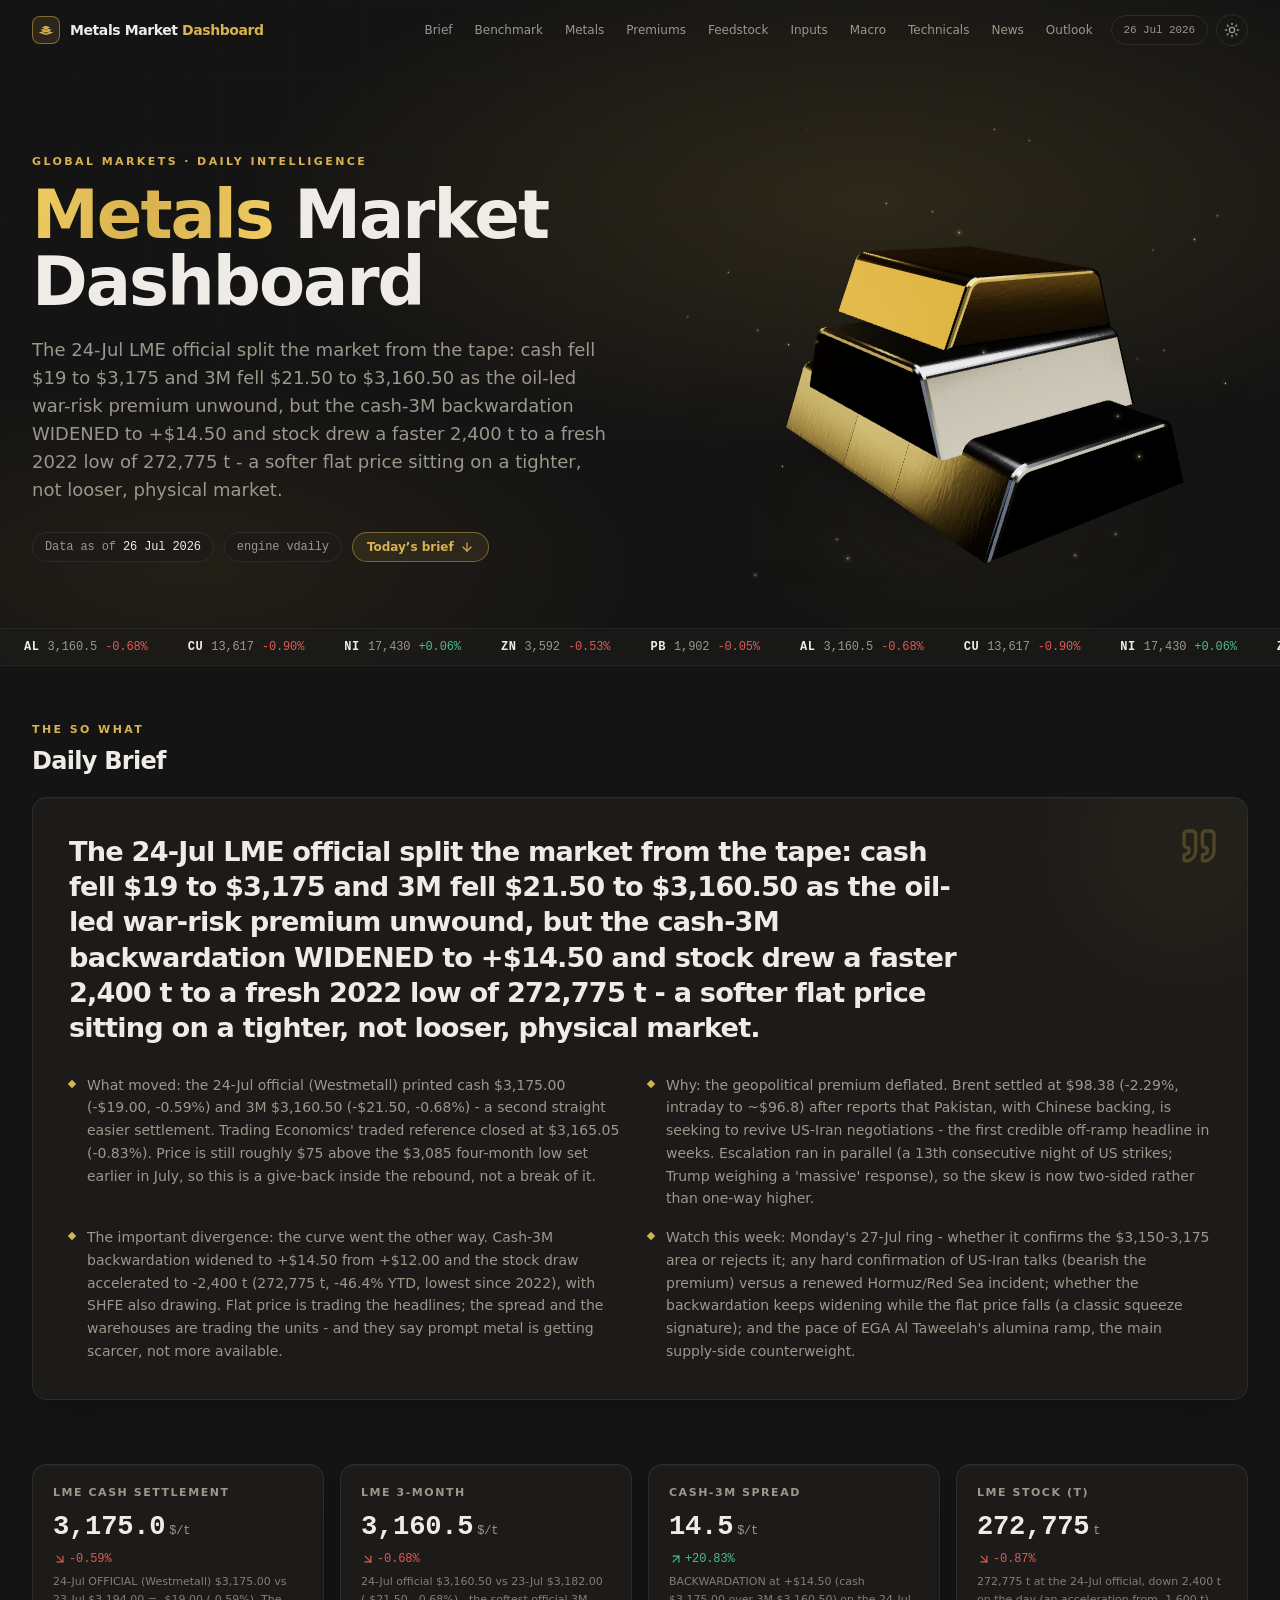
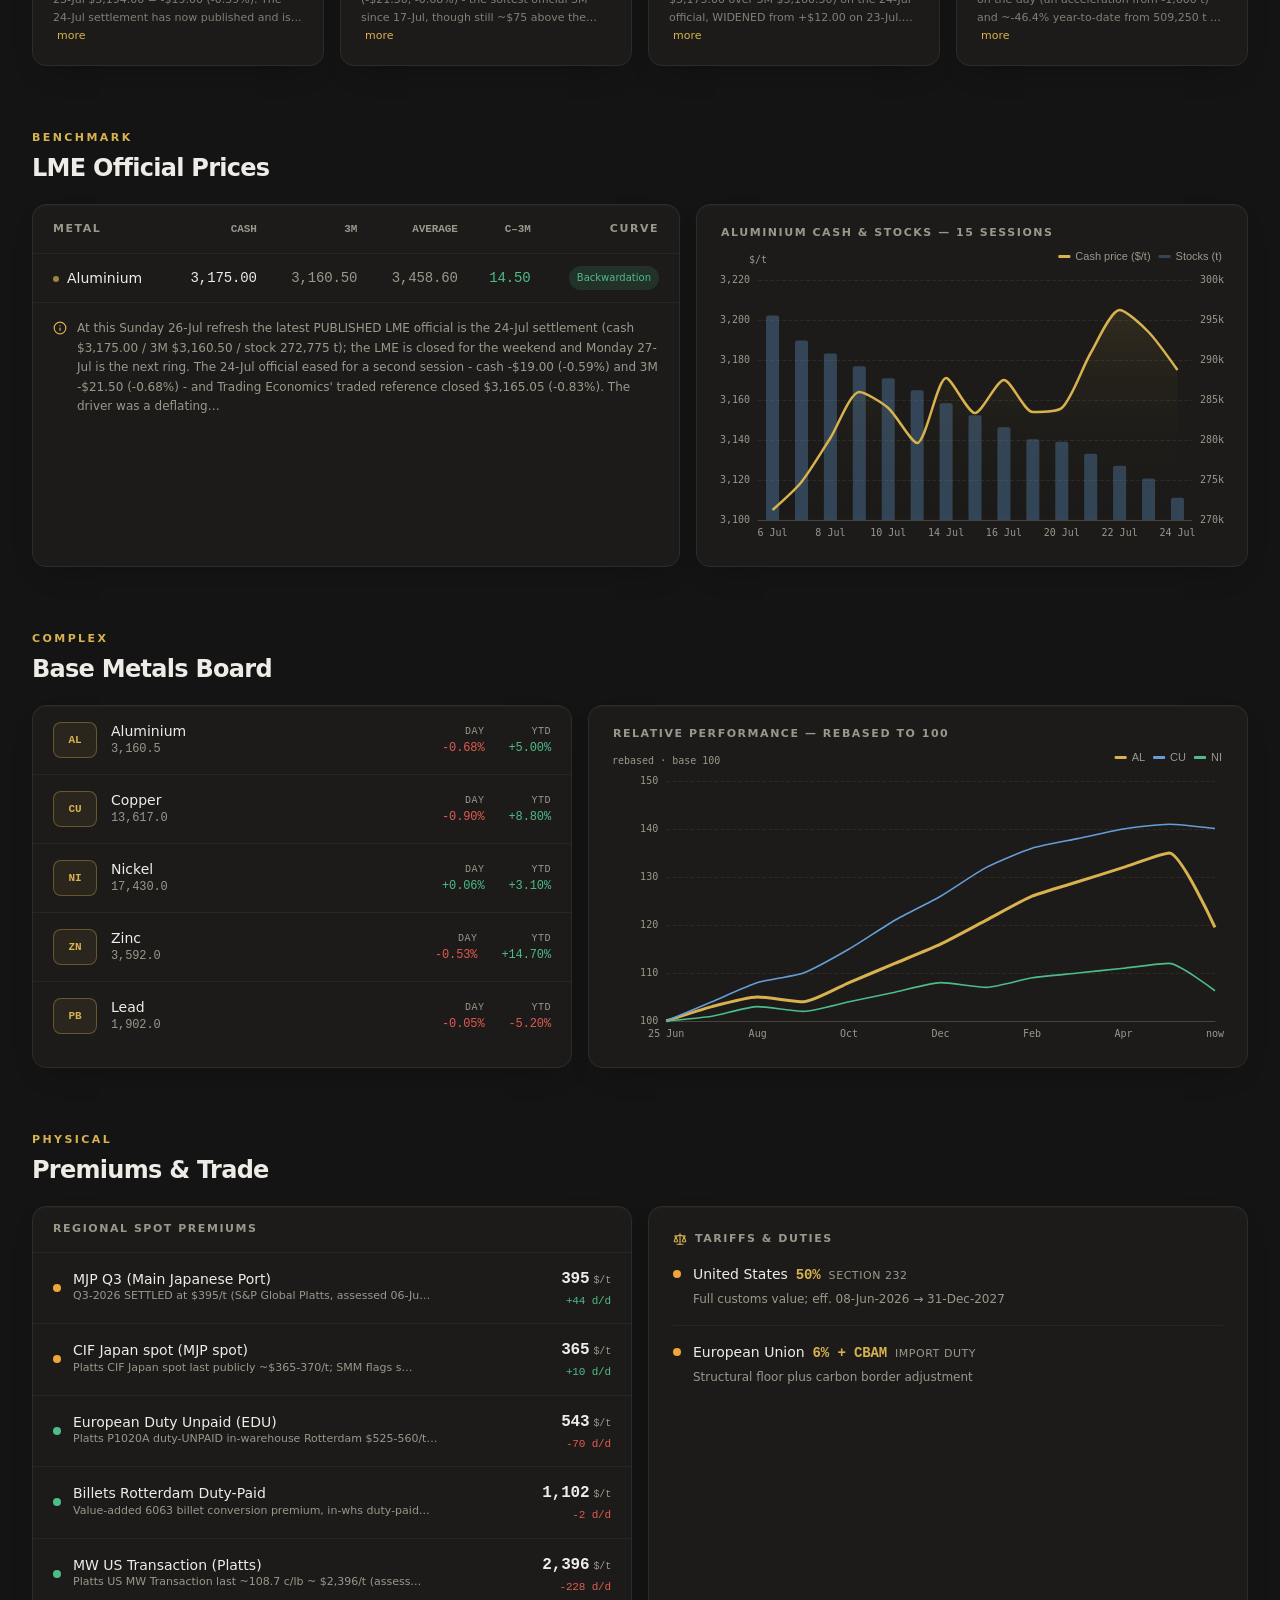
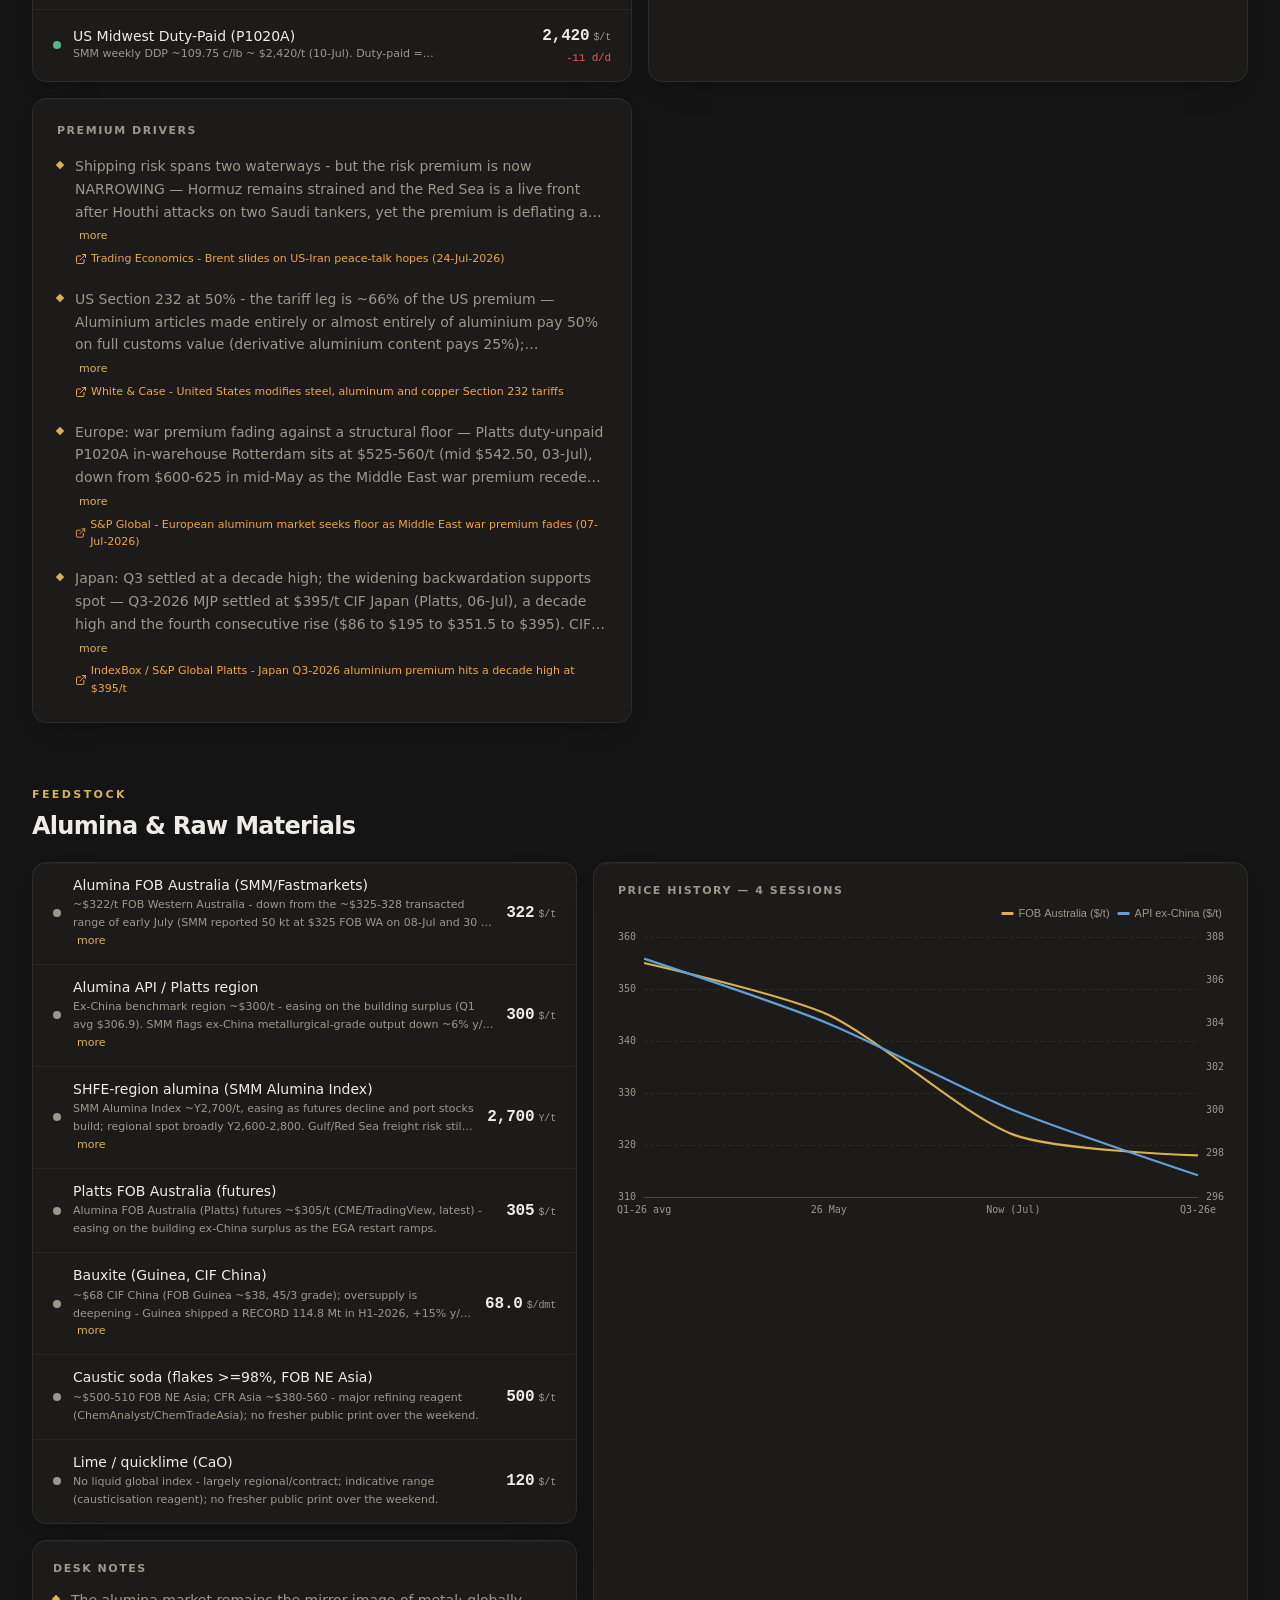
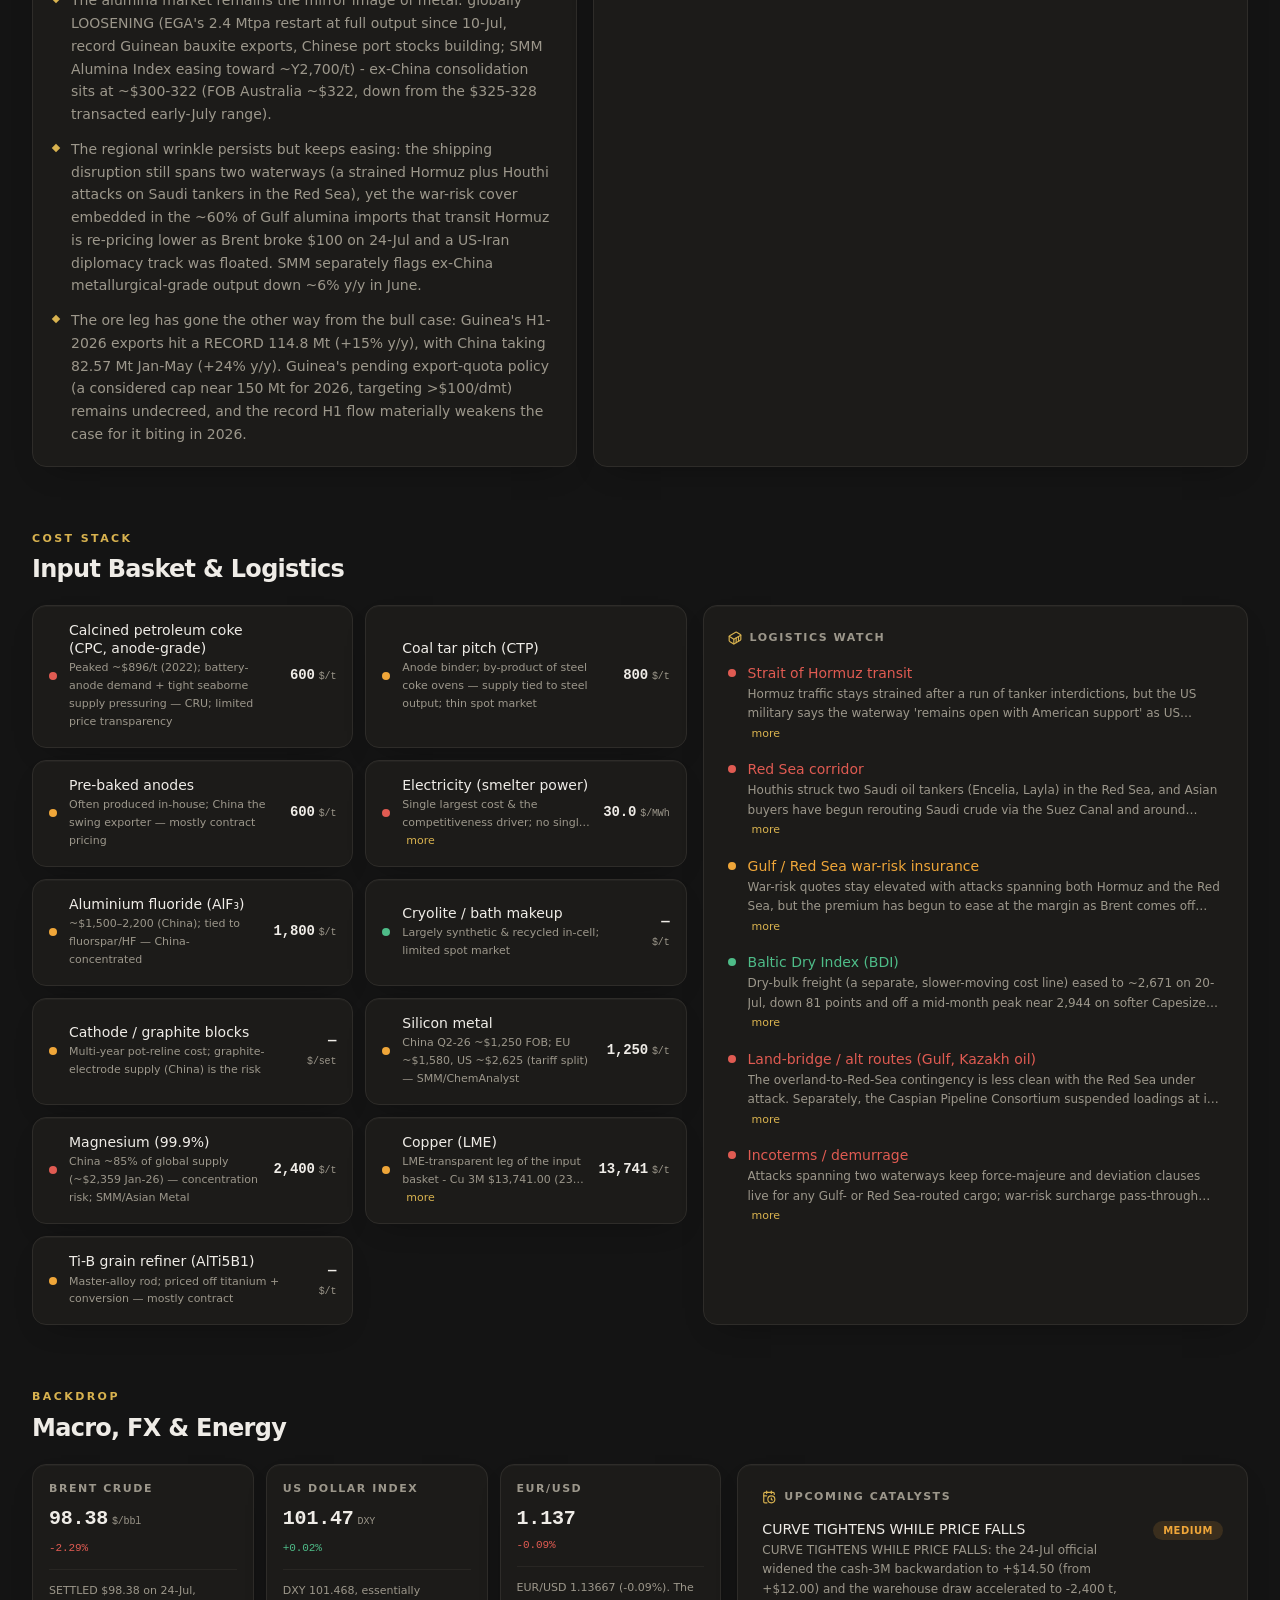
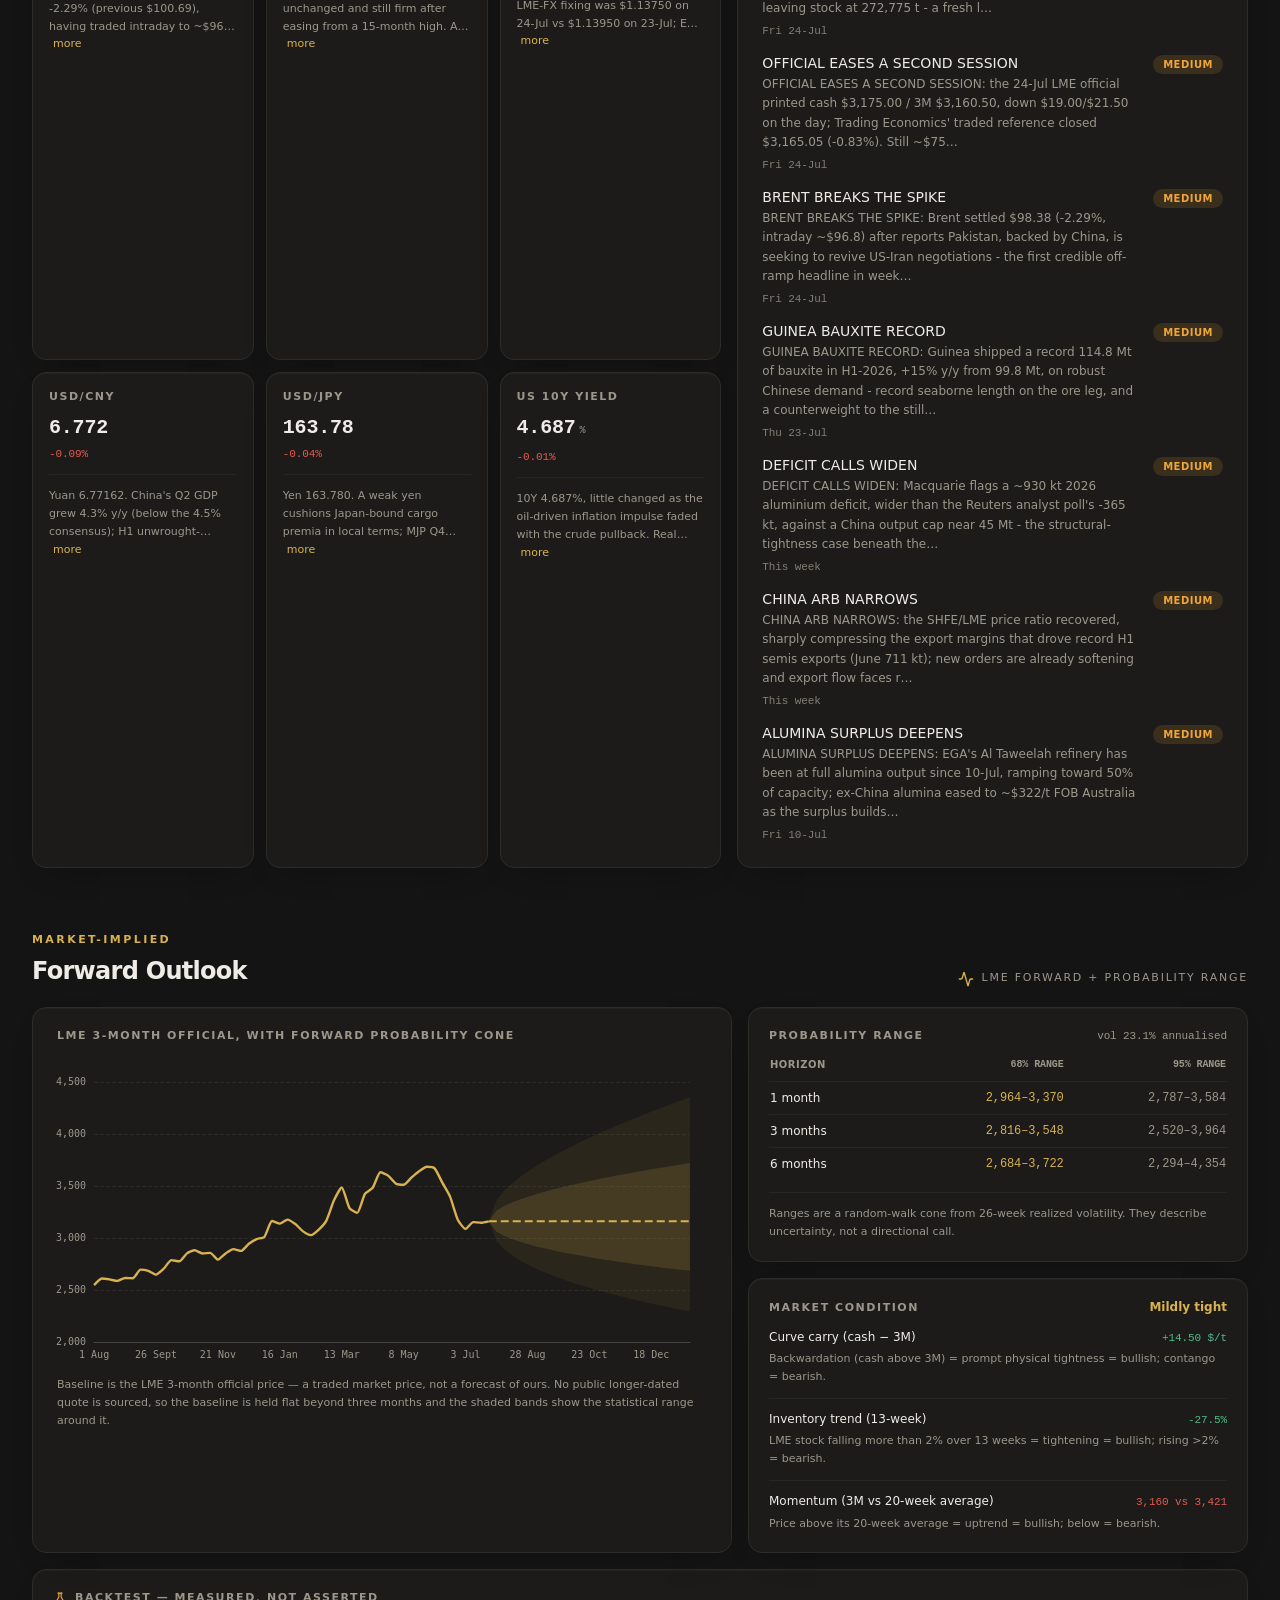
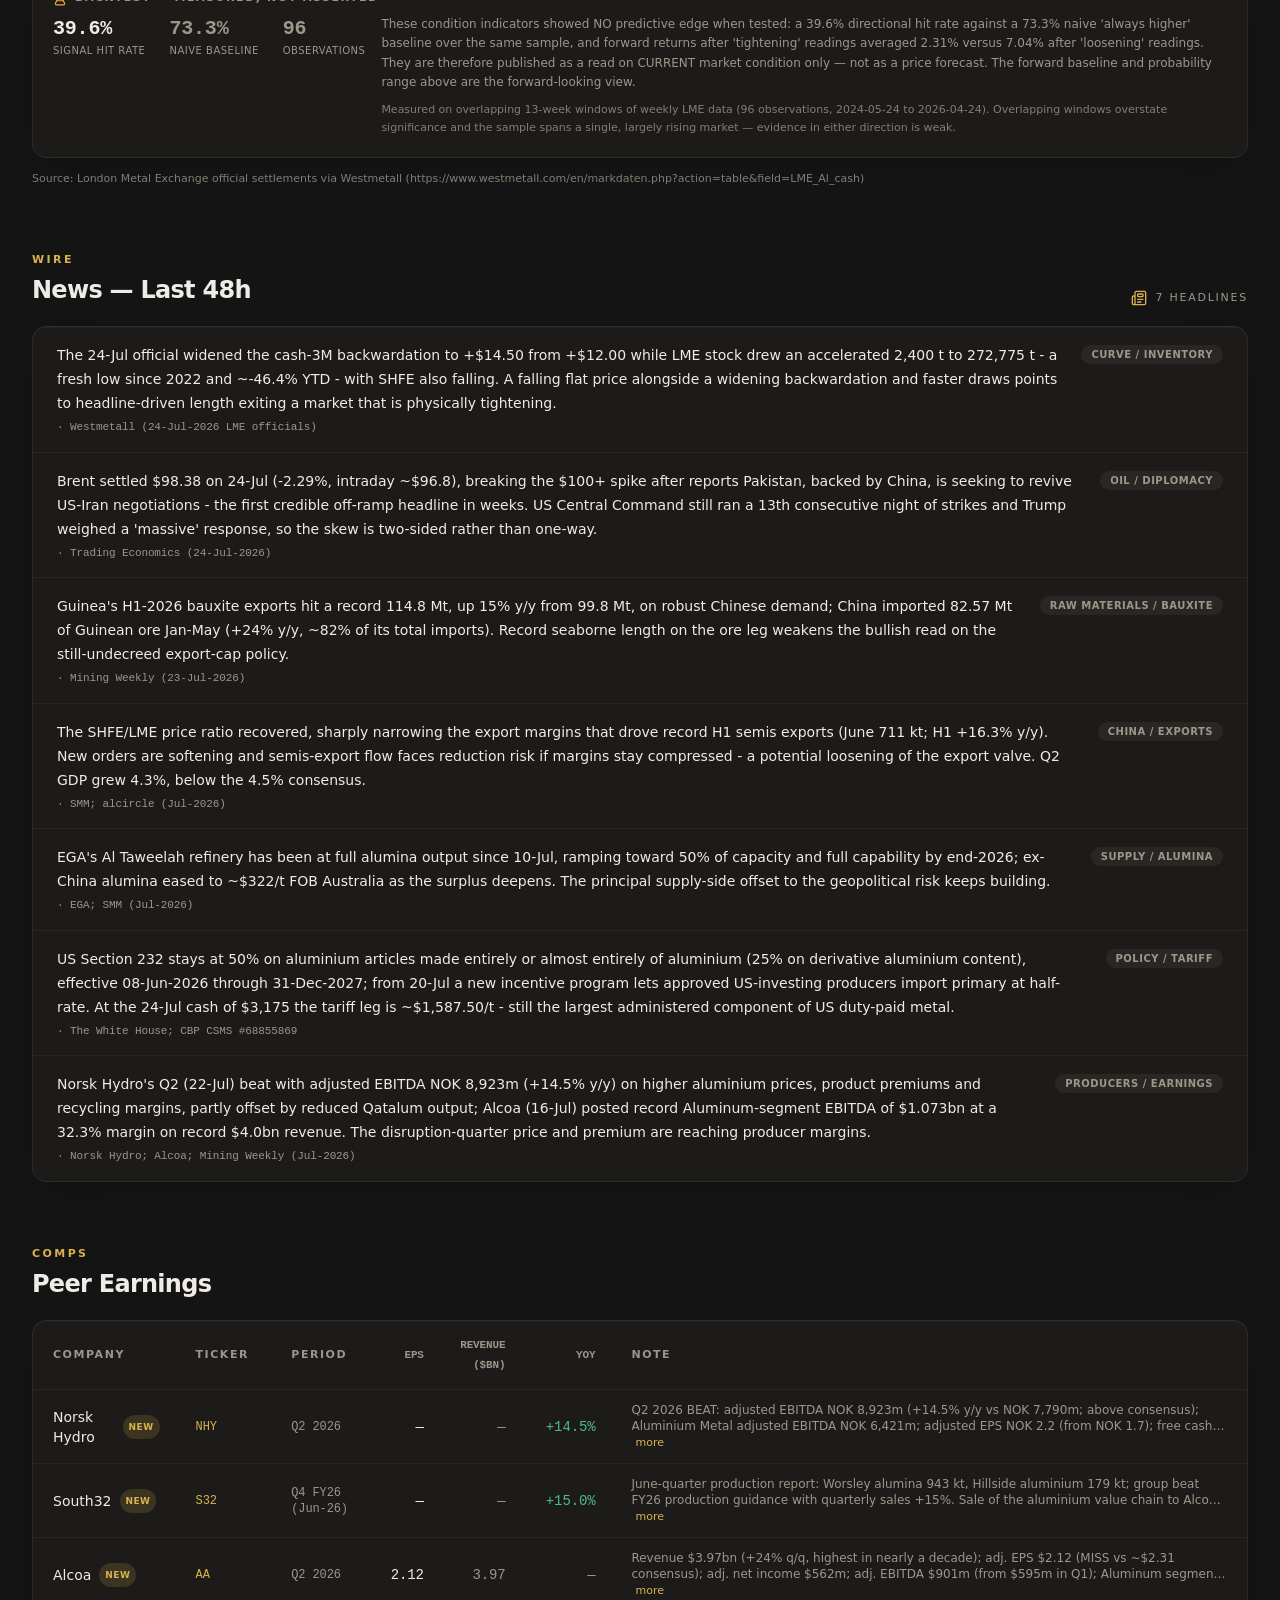
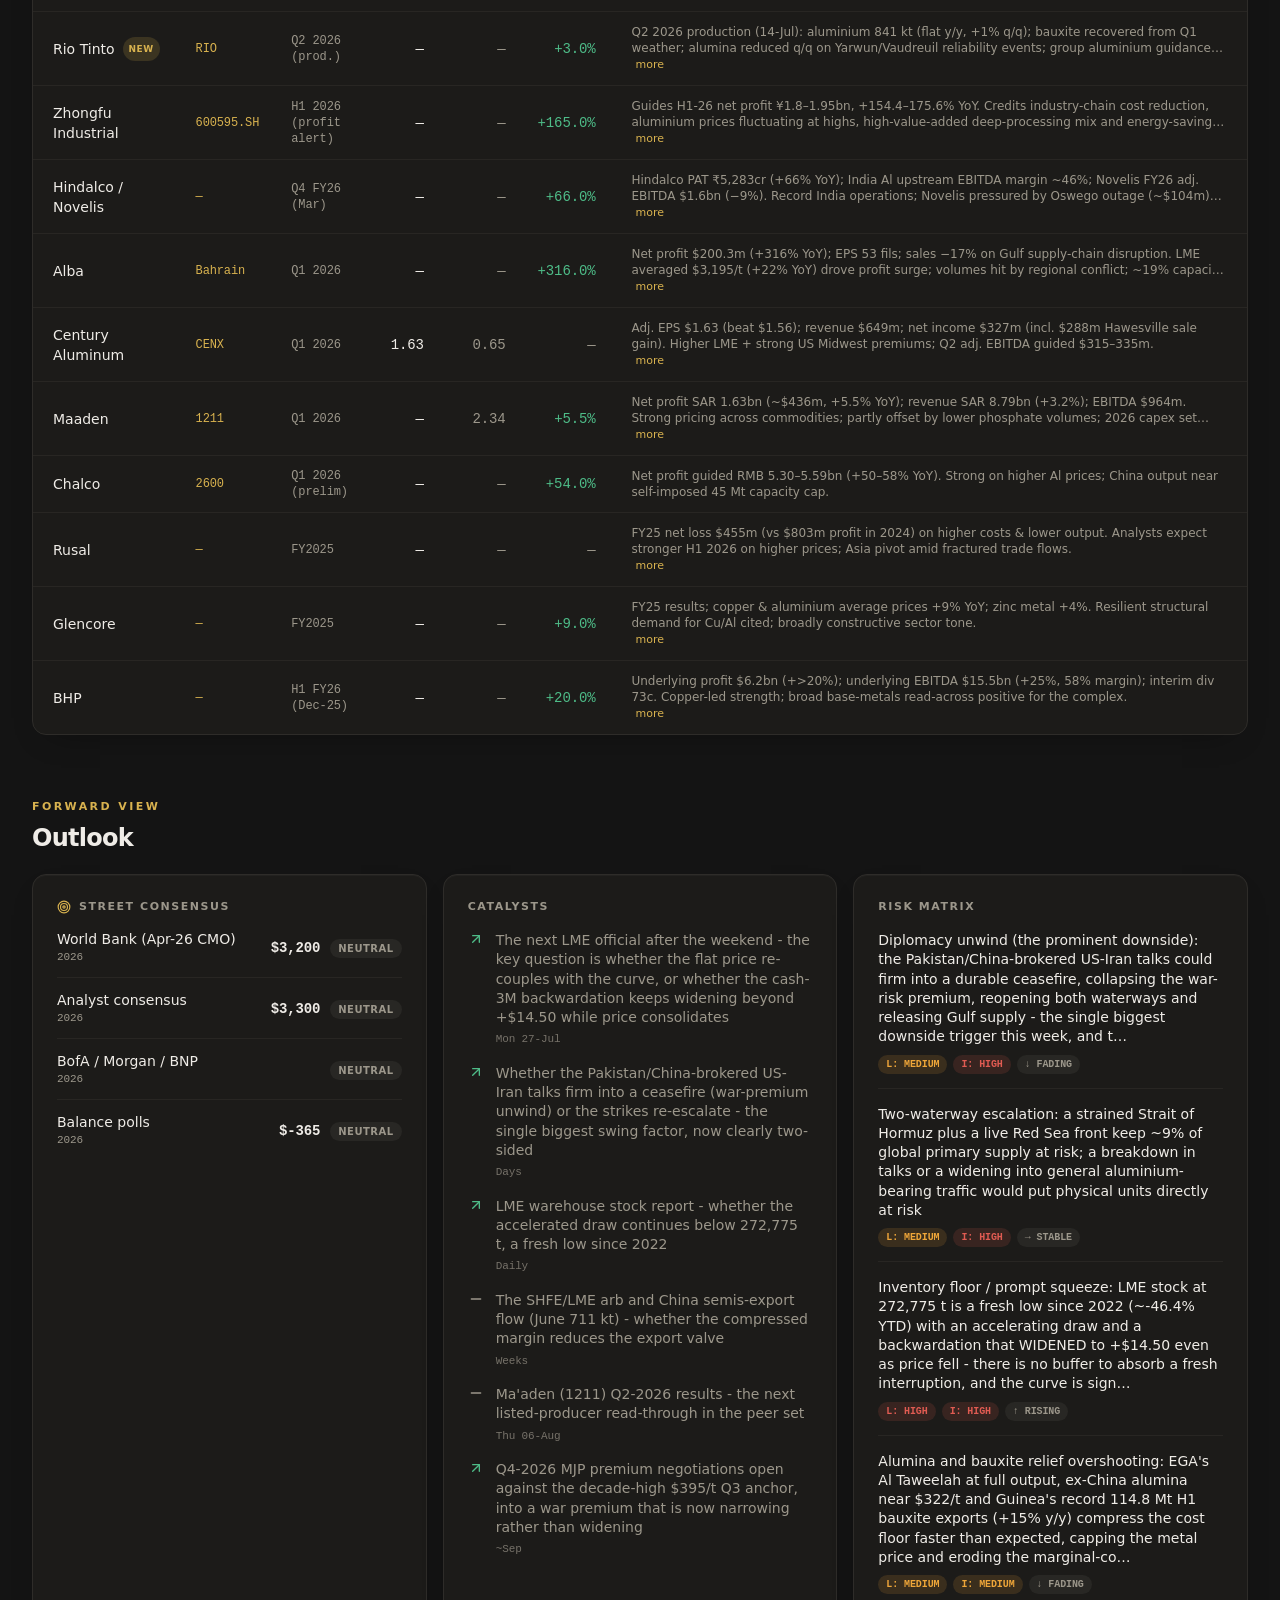
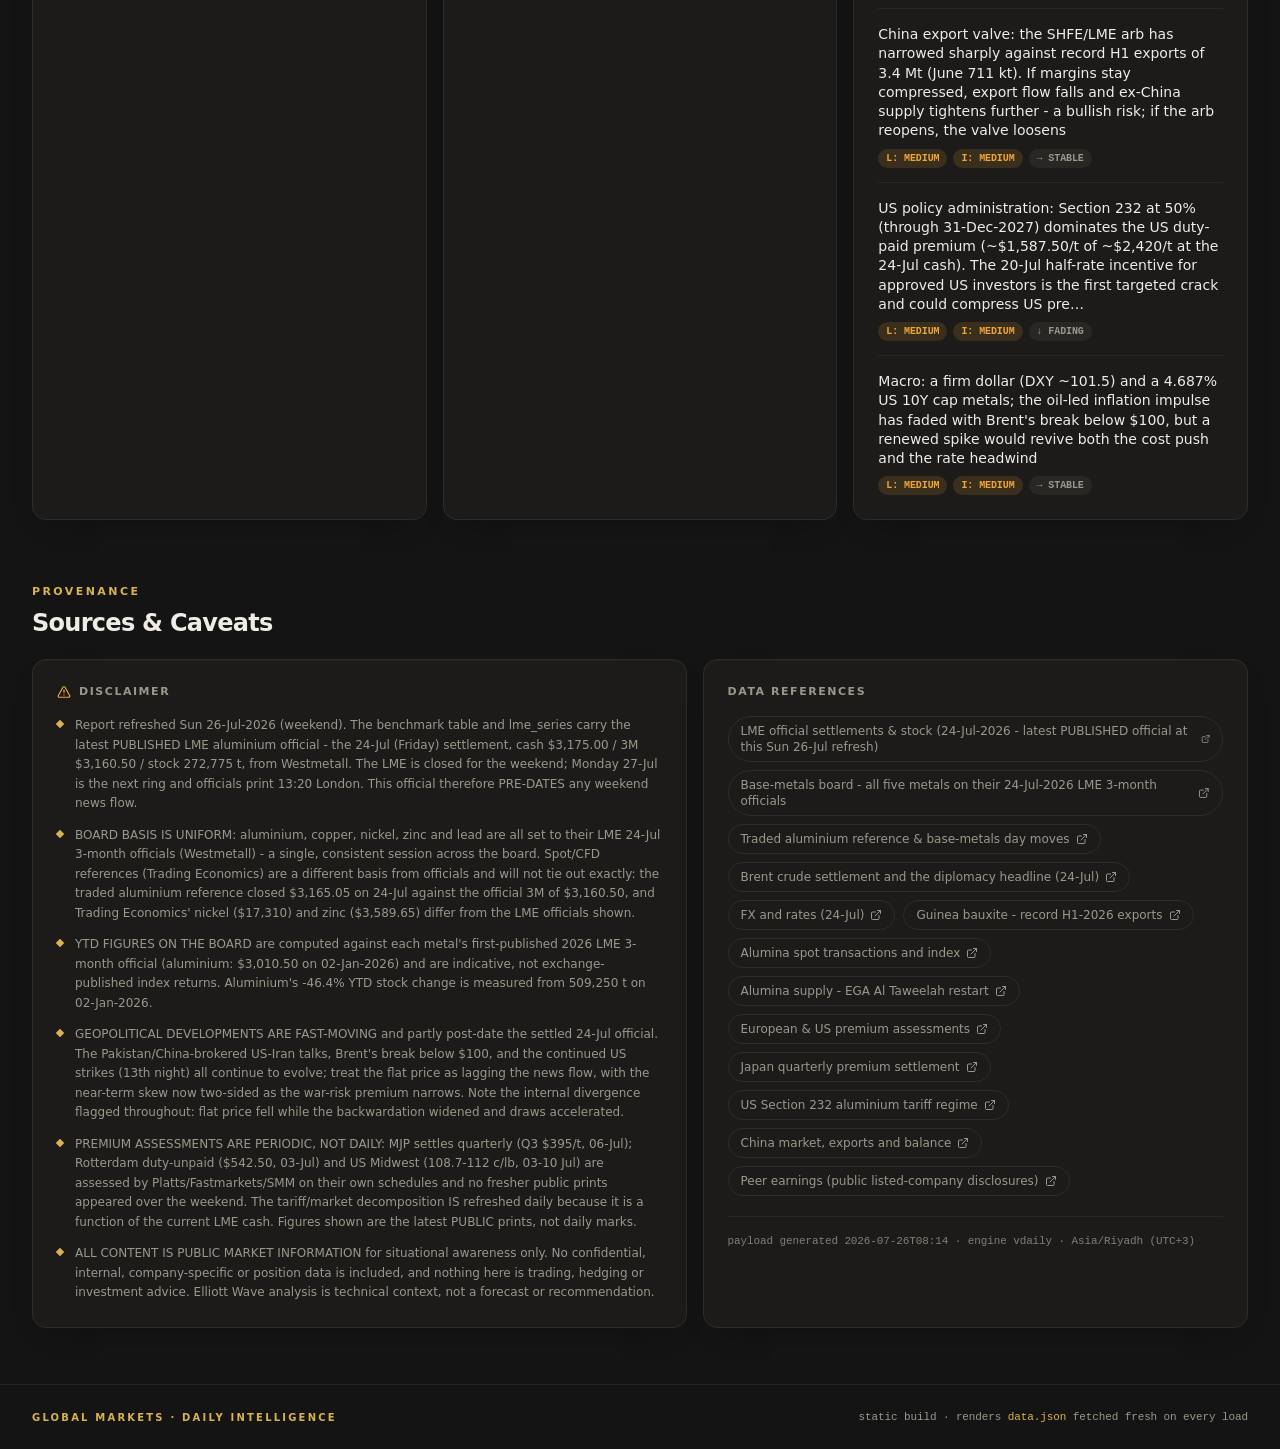
==== commit 5e595af9: "fix charts: matched Web_v3 build with deduped React (single 19.2.3); chart + hero chunks now resolve" ====
--- a/index.html
+++ b/index.html
@@ -6,8 +6,8 @@
     <meta name="description" content="Metals Market Dashboard — daily intelligence on LME benchmarks, base metals, premiums, raw materials, macro and technical outlook." />
     <meta name="theme-color" content="#141414" />
     <title>Metals Market Dashboard</title>
-    <script type="module" crossorigin src="./assets/index-jjW8SRdh.js"></script>
-    <link rel="stylesheet" crossorigin href="./assets/index-Fop2yQ5R.css">
+    <script type="module" crossorigin src="./assets/index-s3k_z_ju.js"></script>
+    <link rel="stylesheet" crossorigin href="./assets/index-DEnelgvd.css">
   </head>
   <body>
     <div id="root"></div>
--- a/assets/index-DEnelgvd.css
+++ b/assets/index-DEnelgvd.css
@@ -0,0 +1 @@
+@font-face{font-family:Space Grotesk Variable;font-style:normal;font-display:swap;font-weight:300 700;src:url(./space-grotesk-vietnamese-wght-normal-D0rl6rjA.woff2) format("woff2-variations");unicode-range:U+0102-0103,U+0110-0111,U+0128-0129,U+0168-0169,U+01A0-01A1,U+01AF-01B0,U+0300-0301,U+0303-0304,U+0308-0309,U+0323,U+0329,U+1EA0-1EF9,U+20AB}@font-face{font-family:Space Grotesk Variable;font-style:normal;font-display:swap;font-weight:300 700;src:url(./space-grotesk-latin-ext-wght-normal-D9tNdqV9.woff2) format("woff2-variations");unicode-range:U+0100-02BA,U+02BD-02C5,U+02C7-02CC,U+02CE-02D7,U+02DD-02FF,U+0304,U+0308,U+0329,U+1D00-1DBF,U+1E00-1E9F,U+1EF2-1EFF,U+2020,U+20A0-20AB,U+20AD-20C0,U+2113,U+2C60-2C7F,U+A720-A7FF}@font-face{font-family:Space Grotesk Variable;font-style:normal;font-display:swap;font-weight:300 700;src:url(./space-grotesk-latin-wght-normal-BhU9QXUp.woff2) format("woff2-variations");unicode-range:U+0000-00FF,U+0131,U+0152-0153,U+02BB-02BC,U+02C6,U+02DA,U+02DC,U+0304,U+0308,U+0329,U+2000-206F,U+20AC,U+2122,U+2191,U+2193,U+2212,U+2215,U+FEFF,U+FFFD}@font-face{font-family:IBM Plex Mono;font-style:normal;font-display:swap;font-weight:400;src:url(./ibm-plex-mono-cyrillic-ext-400-normal-xuaO2J-f.woff2) format("woff2"),url(./ibm-plex-mono-cyrillic-ext-400-normal-DMdlQ8Kv.woff) format("woff");unicode-range:U+0460-052F,U+1C80-1C8A,U+20B4,U+2DE0-2DFF,U+A640-A69F,U+FE2E-FE2F}@font-face{font-family:IBM Plex Mono;font-style:normal;font-display:swap;font-weight:400;src:url(./ibm-plex-mono-cyrillic-400-normal-BSMlKf0J.woff2) format("woff2"),url(./ibm-plex-mono-cyrillic-400-normal-CEL4l2ZJ.woff) format("woff");unicode-range:U+0301,U+0400-045F,U+0490-0491,U+04B0-04B1,U+2116}@font-face{font-family:IBM Plex Mono;font-style:normal;font-display:swap;font-weight:400;src:url(./ibm-plex-mono-vietnamese-400-normal-BulugwFq.woff2) format("woff2"),url(./ibm-plex-mono-vietnamese-400-normal-DDuiU_S-.woff) format("woff");unicode-range:U+0102-0103,U+0110-0111,U+0128-0129,U+0168-0169,U+01A0-01A1,U+01AF-01B0,U+0300-0301,U+0303-0304,U+0308-0309,U+0323,U+0329,U+1EA0-1EF9,U+20AB}@font-face{font-family:IBM Plex Mono;font-style:normal;font-display:swap;font-weight:400;src:url(./ibm-plex-mono-latin-ext-400-normal-BmRBH3aV.woff2) format("woff2"),url(./ibm-plex-mono-latin-ext-400-normal-D3D2R8hC.woff) format("woff");unicode-range:U+0100-02BA,U+02BD-02C5,U+02C7-02CC,U+02CE-02D7,U+02DD-02FF,U+0304,U+0308,U+0329,U+1D00-1DBF,U+1E00-1E9F,U+1EF2-1EFF,U+2020,U+20A0-20AB,U+20AD-20C0,U+2113,U+2C60-2C7F,U+A720-A7FF}@font-face{font-family:IBM Plex Mono;font-style:normal;font-display:swap;font-weight:400;src:url(./ibm-plex-mono-latin-400-normal-DMJ8VG8y.woff2) format("woff2"),url(./ibm-plex-mono-latin-400-normal-CvHOgSBP.woff) format("woff");unicode-range:U+0000-00FF,U+0131,U+0152-0153,U+02BB-02BC,U+02C6,U+02DA,U+02DC,U+0304,U+0308,U+0329,U+2000-206F,U+20AC,U+2122,U+2191,U+2193,U+2212,U+2215,U+FEFF,U+FFFD}@font-face{font-family:IBM Plex Mono;font-style:normal;font-display:swap;font-weight:500;src:url(./ibm-plex-mono-cyrillic-ext-500-normal-BqneJy0T.woff2) format("woff2"),url(./ibm-plex-mono-cyrillic-ext-500-normal-BIfNGwUT.woff) format("woff");unicode-range:U+0460-052F,U+1C80-1C8A,U+20B4,U+2DE0-2DFF,U+A640-A69F,U+FE2E-FE2F}@font-face{font-family:IBM Plex Mono;font-style:normal;font-display:swap;font-weight:500;src:url(./ibm-plex-mono-cyrillic-500-normal-Bq9vWWag.woff2) format("woff2"),url(./ibm-plex-mono-cyrillic-500-normal-Ael50iVv.woff) format("woff");unicode-range:U+0301,U+0400-045F,U+0490-0491,U+04B0-04B1,U+2116}@font-face{font-family:IBM Plex Mono;font-style:normal;font-display:swap;font-weight:500;src:url(./ibm-plex-mono-vietnamese-500-normal-DZ4AoWbu.woff2) format("woff2"),url(./ibm-plex-mono-vietnamese-500-normal-C8zxqsMH.woff) format("woff");unicode-range:U+0102-0103,U+0110-0111,U+0128-0129,U+0168-0169,U+01A0-01A1,U+01AF-01B0,U+0300-0301,U+0303-0304,U+0308-0309,U+0323,U+0329,U+1EA0-1EF9,U+20AB}@font-face{font-family:IBM Plex Mono;font-style:normal;font-display:swap;font-weight:500;src:url(./ibm-plex-mono-latin-ext-500-normal-CAhNIIs5.woff2) format("woff2"),url(./ibm-plex-mono-latin-ext-500-normal-CZ70TYgx.woff) format("woff");unicode-range:U+0100-02BA,U+02BD-02C5,U+02C7-02CC,U+02CE-02D7,U+02DD-02FF,U+0304,U+0308,U+0329,U+1D00-1DBF,U+1E00-1E9F,U+1EF2-1EFF,U+2020,U+20A0-20AB,U+20AD-20C0,U+2113,U+2C60-2C7F,U+A720-A7FF}@font-face{font-family:IBM Plex Mono;font-style:normal;font-display:swap;font-weight:500;src:url(./ibm-plex-mono-latin-500-normal-DSY6xOcd.woff2) format("woff2"),url(./ibm-plex-mono-latin-500-normal-CB9ihrfo.woff) format("woff");unicode-range:U+0000-00FF,U+0131,U+0152-0153,U+02BB-02BC,U+02C6,U+02DA,U+02DC,U+0304,U+0308,U+0329,U+2000-206F,U+20AC,U+2122,U+2191,U+2193,U+2212,U+2215,U+FEFF,U+FFFD}@font-face{font-family:IBM Plex Mono;font-style:normal;font-display:swap;font-weight:600;src:url(./ibm-plex-mono-cyrillic-ext-600-normal-V-xxqcpd.woff2) format("woff2"),url(./ibm-plex-mono-cyrillic-ext-600-normal-9HEixskS.woff) format("woff");unicode-range:U+0460-052F,U+1C80-1C8A,U+20B4,U+2DE0-2DFF,U+A640-A69F,U+FE2E-FE2F}@font-face{font-family:IBM Plex Mono;font-style:normal;font-display:swap;font-weight:600;src:url(./ibm-plex-mono-cyrillic-600-normal-CTOM6hUh.woff2) format("woff2"),url(./ibm-plex-mono-cyrillic-600-normal-fLZuRloM.woff) format("woff");unicode-range:U+0301,U+0400-045F,U+0490-0491,U+04B0-04B1,U+2116}@font-face{font-family:IBM Plex Mono;font-style:normal;font-display:swap;font-weight:600;src:url(./ibm-plex-mono-vietnamese-600-normal-D2EvbN8M.woff2) format("woff2"),url(./ibm-plex-mono-vietnamese-600-normal-iLQfcSjf.woff) format("woff");unicode-range:U+0102-0103,U+0110-0111,U+0128-0129,U+0168-0169,U+01A0-01A1,U+01AF-01B0,U+0300-0301,U+0303-0304,U+0308-0309,U+0323,U+0329,U+1EA0-1EF9,U+20AB}@font-face{font-family:IBM Plex Mono;font-style:normal;font-display:swap;font-weight:600;src:url(./ibm-plex-mono-latin-ext-600-normal-D38SheWl.woff2) format("woff2"),url(./ibm-plex-mono-latin-ext-600-normal-DmB0ttJJ.woff) format("woff");unicode-range:U+0100-02BA,U+02BD-02C5,U+02C7-02CC,U+02CE-02D7,U+02DD-02FF,U+0304,U+0308,U+0329,U+1D00-1DBF,U+1E00-1E9F,U+1EF2-1EFF,U+2020,U+20A0-20AB,U+20AD-20C0,U+2113,U+2C60-2C7F,U+A720-A7FF}@font-face{font-family:IBM Plex Mono;font-style:normal;font-display:swap;font-weight:600;src:url(./ibm-plex-mono-latin-600-normal-BgSNZQsw.woff2) format("woff2"),url(./ibm-plex-mono-latin-600-normal-DWFSQ4vo.woff) format("woff");unicode-range:U+0000-00FF,U+0131,U+0152-0153,U+02BB-02BC,U+02C6,U+02DA,U+02DC,U+0304,U+0308,U+0329,U+2000-206F,U+20AC,U+2122,U+2191,U+2193,U+2212,U+2215,U+FEFF,U+FFFD}*,:before,:after{--tw-border-spacing-x: 0;--tw-border-spacing-y: 0;--tw-translate-x: 0;--tw-translate-y: 0;--tw-rotate: 0;--tw-skew-x: 0;--tw-skew-y: 0;--tw-scale-x: 1;--tw-scale-y: 1;--tw-pan-x: ;--tw-pan-y: ;--tw-pinch-zoom: ;--tw-scroll-snap-strictness: proximity;--tw-gradient-from-position: ;--tw-gradient-via-position: ;--tw-gradient-to-position: ;--tw-ordinal: ;--tw-slashed-zero: ;--tw-numeric-figure: ;--tw-numeric-spacing: ;--tw-numeric-fraction: ;--tw-ring-inset: ;--tw-ring-offset-width: 0px;--tw-ring-offset-color: #fff;--tw-ring-color: rgb(59 130 246 / .5);--tw-ring-offset-shadow: 0 0 #0000;--tw-ring-shadow: 0 0 #0000;--tw-shadow: 0 0 #0000;--tw-shadow-colored: 0 0 #0000;--tw-blur: ;--tw-brightness: ;--tw-contrast: ;--tw-grayscale: ;--tw-hue-rotate: ;--tw-invert: ;--tw-saturate: ;--tw-sepia: ;--tw-drop-shadow: ;--tw-backdrop-blur: ;--tw-backdrop-brightness: ;--tw-backdrop-contrast: ;--tw-backdrop-grayscale: ;--tw-backdrop-hue-rotate: ;--tw-backdrop-invert: ;--tw-backdrop-opacity: ;--tw-backdrop-saturate: ;--tw-backdrop-sepia: ;--tw-contain-size: ;--tw-contain-layout: ;--tw-contain-paint: ;--tw-contain-style: }::backdrop{--tw-border-spacing-x: 0;--tw-border-spacing-y: 0;--tw-translate-x: 0;--tw-translate-y: 0;--tw-rotate: 0;--tw-skew-x: 0;--tw-skew-y: 0;--tw-scale-x: 1;--tw-scale-y: 1;--tw-pan-x: ;--tw-pan-y: ;--tw-pinch-zoom: ;--tw-scroll-snap-strictness: proximity;--tw-gradient-from-position: ;--tw-gradient-via-position: ;--tw-gradient-to-position: ;--tw-ordinal: ;--tw-slashed-zero: ;--tw-numeric-figure: ;--tw-numeric-spacing: ;--tw-numeric-fraction: ;--tw-ring-inset: ;--tw-ring-offset-width: 0px;--tw-ring-offset-color: #fff;--tw-ring-color: rgb(59 130 246 / .5);--tw-ring-offset-shadow: 0 0 #0000;--tw-ring-shadow: 0 0 #0000;--tw-shadow: 0 0 #0000;--tw-shadow-colored: 0 0 #0000;--tw-blur: ;--tw-brightness: ;--tw-contrast: ;--tw-grayscale: ;--tw-hue-rotate: ;--tw-invert: ;--tw-saturate: ;--tw-sepia: ;--tw-drop-shadow: ;--tw-backdrop-blur: ;--tw-backdrop-brightness: ;--tw-backdrop-contrast: ;--tw-backdrop-grayscale: ;--tw-backdrop-hue-rotate: ;--tw-backdrop-invert: ;--tw-backdrop-opacity: ;--tw-backdrop-saturate: ;--tw-backdrop-sepia: ;--tw-contain-size: ;--tw-contain-layout: ;--tw-contain-paint: ;--tw-contain-style: }*,:before,:after{box-sizing:border-box;border-width:0;border-style:solid;border-color:#e5e7eb}:before,:after{--tw-content: ""}html,:host{line-height:1.5;-webkit-text-size-adjust:100%;-moz-tab-size:4;-o-tab-size:4;tab-size:4;font-family:ui-sans-serif,system-ui,sans-serif,"Apple Color Emoji","Segoe UI Emoji",Segoe UI Symbol,"Noto Color Emoji";font-feature-settings:normal;font-variation-settings:normal;-webkit-tap-highlight-color:transparent}body{margin:0;line-height:inherit}hr{height:0;color:inherit;border-top-width:1px}abbr:where([title]){-webkit-text-decoration:underline dotted;text-decoration:underline dotted}h1,h2,h3,h4,h5,h6{font-size:inherit;font-weight:inherit}a{color:inherit;text-decoration:inherit}b,strong{font-weight:bolder}code,kbd,samp,pre{font-family:ui-monospace,SFMono-Regular,Menlo,Monaco,Consolas,Liberation Mono,Courier New,monospace;font-feature-settings:normal;font-variation-settings:normal;font-size:1em}small{font-size:80%}sub,sup{font-size:75%;line-height:0;position:relative;vertical-align:baseline}sub{bottom:-.25em}sup{top:-.5em}table{text-indent:0;border-color:inherit;border-collapse:collapse}button,input,optgroup,select,textarea{font-family:inherit;font-feature-settings:inherit;font-variation-settings:inherit;font-size:100%;font-weight:inherit;line-height:inherit;letter-spacing:inherit;color:inherit;margin:0;padding:0}button,select{text-transform:none}button,input:where([type=button]),input:where([type=reset]),input:where([type=submit]){-webkit-appearance:button;background-color:transparent;background-image:none}:-moz-focusring{outline:auto}:-moz-ui-invalid{box-shadow:none}progress{vertical-align:baseline}::-webkit-inner-spin-button,::-webkit-outer-spin-button{height:auto}[type=search]{-webkit-appearance:textfield;outline-offset:-2px}::-webkit-search-decoration{-webkit-appearance:none}::-webkit-file-upload-button{-webkit-appearance:button;font:inherit}summary{display:list-item}blockquote,dl,dd,h1,h2,h3,h4,h5,h6,hr,figure,p,pre{margin:0}fieldset{margin:0;padding:0}legend{padding:0}ol,ul,menu{list-style:none;margin:0;padding:0}dialog{padding:0}textarea{resize:vertical}input::-moz-placeholder,textarea::-moz-placeholder{opacity:1;color:#9ca3af}input::placeholder,textarea::placeholder{opacity:1;color:#9ca3af}button,[role=button]{cursor:pointer}:disabled{cursor:default}img,svg,video,canvas,audio,iframe,embed,object{display:block;vertical-align:middle}img,video{max-width:100%;height:auto}[hidden]:where(:not([hidden=until-found])){display:none}:root{--background: 42 18% 96%;--foreground: 30 6% 10%;--card: 42 22% 98%;--card-foreground: 30 6% 10%;--popover: 42 22% 98%;--popover-foreground: 30 6% 10%;--primary: 42 68% 38%;--primary-foreground: 44 60% 97%;--secondary: 40 12% 91%;--secondary-foreground: 30 6% 12%;--muted: 40 10% 92%;--muted-foreground: 30 5% 38%;--accent: 42 30% 90%;--accent-foreground: 30 6% 12%;--destructive: 4 62% 44%;--destructive-foreground: 0 0% 98%;--border: 36 10% 84%;--input: 36 10% 84%;--ring: 42 68% 38%;--radius: .625rem;--gold: 42 68% 38%;--gold-bright: 42 80% 32%;--gold-soft: 42 40% 88%;--rag-green: 152 46% 32%;--rag-amber: 36 78% 40%;--rag-red: 4 62% 46%;--grid-line: 36 10% 86%;--hero-glow: 42 70% 50%;--sidebar-background: 42 18% 96%;--sidebar-foreground: 30 6% 10%;--sidebar-primary: 42 68% 38%;--sidebar-primary-foreground: 44 60% 97%;--sidebar-accent: 40 12% 91%;--sidebar-accent-foreground: 30 6% 12%;--sidebar-border: 36 10% 84%;--sidebar-ring: 42 68% 38%}.dark{--background: 0 0% 8%;--foreground: 40 20% 92%;--card: 40 6% 10.5%;--card-foreground: 40 20% 92%;--popover: 40 6% 10.5%;--popover-foreground: 40 20% 92%;--primary: 43 64% 58%;--primary-foreground: 30 20% 8%;--secondary: 40 5% 15%;--secondary-foreground: 40 20% 92%;--muted: 40 5% 15%;--muted-foreground: 40 8% 58%;--accent: 43 20% 16%;--accent-foreground: 43 64% 62%;--destructive: 4 62% 52%;--destructive-foreground: 0 0% 98%;--border: 40 6% 17%;--input: 40 6% 17%;--ring: 43 64% 58%;--gold: 43 64% 58%;--gold-bright: 45 82% 66%;--gold-soft: 43 25% 18%;--rag-green: 152 45% 52%;--rag-amber: 36 85% 58%;--rag-red: 4 70% 60%;--grid-line: 40 6% 16%;--hero-glow: 43 70% 55%}*{border-color:hsl(var(--border))}html{scroll-behavior:smooth}body{background-color:hsl(var(--background));color:hsl(var(--foreground));-webkit-font-smoothing:antialiased;-moz-osx-font-smoothing:grayscale;font-family:Space Grotesk Variable,Space Grotesk,ui-sans-serif,system-ui,sans-serif;font-feature-settings:"ss01" on}::-moz-selection{background:hsl(var(--gold) / .3)}::selection{background:hsl(var(--gold) / .3)}.container{width:100%}@media(min-width:640px){.container{max-width:640px}}@media(min-width:768px){.container{max-width:768px}}@media(min-width:1024px){.container{max-width:1024px}}@media(min-width:1280px){.container{max-width:1280px}}@media(min-width:1536px){.container{max-width:1536px}}.sr-only{position:absolute;width:1px;height:1px;padding:0;margin:-1px;overflow:hidden;clip:rect(0,0,0,0);white-space:nowrap;border-width:0}.pointer-events-none{pointer-events:none}.visible{visibility:visible}.invisible{visibility:hidden}.static{position:static}.fixed{position:fixed}.absolute{position:absolute}.relative{position:relative}.inset-0{inset:0}.inset-x-0{left:0;right:0}.inset-x-8{left:2rem;right:2rem}.inset-y-0{top:0;bottom:0}.-bottom-12{bottom:-3rem}.-left-12{left:-3rem}.-right-12{right:-3rem}.-right-20{right:-5rem}.-top-12{top:-3rem}.-top-24{top:-6rem}.bottom-0{bottom:0}.bottom-4{bottom:1rem}.left-0{left:0}.left-1\/2{left:50%}.left-2{left:.5rem}.left-\[50\%\]{left:50%}.right-0{right:0}.right-1{right:.25rem}.right-2{right:.5rem}.right-3{right:.75rem}.right-4{right:1rem}.right-7{right:1.75rem}.top-0{top:0}.top-1\.5{top:.375rem}.top-1\/2{top:50%}.top-3\.5{top:.875rem}.top-4{top:1rem}.top-7{top:1.75rem}.top-\[1px\]{top:1px}.top-\[50\%\]{top:50%}.top-\[60\%\]{top:60%}.top-full{top:100%}.isolate{isolation:isolate}.z-10{z-index:10}.z-20{z-index:20}.z-50{z-index:50}.z-\[1\]{z-index:1}.order-first{order:-9999}.order-last{order:9999}.col-start-2{grid-column-start:2}.row-span-2{grid-row:span 2 / span 2}.row-start-1{grid-row-start:1}.\!m-0{margin:0!important}.-mx-1{margin-left:-.25rem;margin-right:-.25rem}.-my-2{margin-top:-.5rem;margin-bottom:-.5rem}.mx-1{margin-left:.25rem;margin-right:.25rem}.mx-2{margin-left:.5rem;margin-right:.5rem}.mx-3\.5{margin-left:.875rem;margin-right:.875rem}.mx-auto{margin-left:auto;margin-right:auto}.my-0{margin-top:0;margin-bottom:0}.my-0\.5{margin-top:.125rem;margin-bottom:.125rem}.my-1{margin-top:.25rem;margin-bottom:.25rem}.-ml-4{margin-left:-1rem}.-mt-4{margin-top:-1rem}.mb-1{margin-bottom:.25rem}.mb-1\.5{margin-bottom:.375rem}.mb-2{margin-bottom:.5rem}.mb-3{margin-bottom:.75rem}.mb-4{margin-bottom:1rem}.mb-5{margin-bottom:1.25rem}.ml-1{margin-left:.25rem}.ml-4{margin-left:1rem}.ml-auto{margin-left:auto}.mr-2{margin-right:.5rem}.mt-0\.5{margin-top:.125rem}.mt-1{margin-top:.25rem}.mt-1\.5{margin-top:.375rem}.mt-2{margin-top:.5rem}.mt-2\.5{margin-top:.625rem}.mt-3{margin-top:.75rem}.mt-4{margin-top:1rem}.mt-5{margin-top:1.25rem}.mt-7{margin-top:1.75rem}.mt-8{margin-top:2rem}.mt-\[5px\]{margin-top:5px}.mt-\[7px\]{margin-top:7px}.mt-auto{margin-top:auto}.line-clamp-1{overflow:hidden;display:-webkit-box;-webkit-box-orient:vertical;-webkit-line-clamp:1}.line-clamp-2{overflow:hidden;display:-webkit-box;-webkit-box-orient:vertical;-webkit-line-clamp:2}.block{display:block}.inline-block{display:inline-block}.inline{display:inline}.flex{display:flex}.inline-flex{display:inline-flex}.table{display:table}.table-caption{display:table-caption}.table-cell{display:table-cell}.table-row{display:table-row}.grid{display:grid}.hidden{display:none}.aspect-square{aspect-ratio:1 / 1}.aspect-video{aspect-ratio:16 / 9}.size-10{width:2.5rem;height:2.5rem}.size-2{width:.5rem;height:.5rem}.size-2\.5{width:.625rem;height:.625rem}.size-3{width:.75rem;height:.75rem}.size-3\.5{width:.875rem;height:.875rem}.size-4{width:1rem;height:1rem}.size-6{width:1.5rem;height:1.5rem}.size-7{width:1.75rem;height:1.75rem}.size-8{width:2rem;height:2rem}.size-9{width:2.25rem;height:2.25rem}.size-auto{width:auto;height:auto}.size-full{width:100%;height:100%}.h-1\.5{height:.375rem}.h-10{height:2.5rem}.h-12{height:3rem}.h-2{height:.5rem}.h-2\.5{height:.625rem}.h-24{height:6rem}.h-28{height:7rem}.h-3{height:.75rem}.h-3\.5{height:.875rem}.h-4{height:1rem}.h-5{height:1.25rem}.h-6{height:1.5rem}.h-7{height:1.75rem}.h-72{height:18rem}.h-8{height:2rem}.h-9{height:2.25rem}.h-\[1\.15rem\]{height:1.15rem}.h-\[2px\]{height:2px}.h-\[300px\]{height:300px}.h-\[calc\(100\%-1px\)\]{height:calc(100% - 1px)}.h-\[var\(--radix-navigation-menu-viewport-height\)\]{height:var(--radix-navigation-menu-viewport-height)}.h-\[var\(--radix-select-trigger-height\)\]{height:var(--radix-select-trigger-height)}.h-auto{height:auto}.h-full{height:100%}.h-px{height:1px}.h-svh{height:100svh}.max-h-\[300px\]{max-height:300px}.min-h-0{min-height:0px}.min-h-16{min-height:4rem}.min-h-4{min-height:1rem}.min-h-\[70vh\]{min-height:70vh}.min-h-svh{min-height:100svh}.w-0{width:0px}.w-1{width:.25rem}.w-1\.5{width:.375rem}.w-10{width:2.5rem}.w-11{width:2.75rem}.w-2{width:.5rem}.w-2\.5{width:.625rem}.w-3{width:.75rem}.w-3\.5{width:.875rem}.w-3\/4{width:75%}.w-4{width:1rem}.w-5{width:1.25rem}.w-56{width:14rem}.w-64{width:16rem}.w-7{width:1.75rem}.w-72{width:18rem}.w-8{width:2rem}.w-9{width:2.25rem}.w-\[100px\]{width:100px}.w-auto{width:auto}.w-fit{width:-moz-fit-content;width:fit-content}.w-full{width:100%}.w-max{width:-moz-max-content;width:max-content}.w-px{width:1px}.min-w-0{min-width:0px}.min-w-10{min-width:2.5rem}.min-w-5{min-width:1.25rem}.min-w-8{min-width:2rem}.min-w-9{min-width:2.25rem}.min-w-\[12rem\]{min-width:12rem}.min-w-\[470px\]{min-width:470px}.min-w-\[680px\]{min-width:680px}.min-w-\[8rem\]{min-width:8rem}.min-w-\[var\(--radix-select-trigger-width\)\]{min-width:var(--radix-select-trigger-width)}.max-w-4xl{max-width:56rem}.max-w-7xl{max-width:80rem}.max-w-\[calc\(100\%-2rem\)\]{max-width:calc(100% - 2rem)}.max-w-max{max-width:-moz-max-content;max-width:max-content}.max-w-md{max-width:28rem}.max-w-sm{max-width:24rem}.max-w-xl{max-width:36rem}.flex-1{flex:1 1 0%}.shrink-0{flex-shrink:0}.grow{flex-grow:1}.grow-0{flex-grow:0}.basis-full{flex-basis:100%}.caption-bottom{caption-side:bottom}.border-collapse{border-collapse:collapse}.origin-left{transform-origin:left}.-translate-x-1\/2{--tw-translate-x: -50%;transform:translate(var(--tw-translate-x),var(--tw-translate-y)) rotate(var(--tw-rotate)) skew(var(--tw-skew-x)) skewY(var(--tw-skew-y)) scaleX(var(--tw-scale-x)) scaleY(var(--tw-scale-y))}.-translate-x-px{--tw-translate-x: -1px;transform:translate(var(--tw-translate-x),var(--tw-translate-y)) rotate(var(--tw-rotate)) skew(var(--tw-skew-x)) skewY(var(--tw-skew-y)) scaleX(var(--tw-scale-x)) scaleY(var(--tw-scale-y))}.-translate-y-1\/2{--tw-translate-y: -50%;transform:translate(var(--tw-translate-x),var(--tw-translate-y)) rotate(var(--tw-rotate)) skew(var(--tw-skew-x)) skewY(var(--tw-skew-y)) scaleX(var(--tw-scale-x)) scaleY(var(--tw-scale-y))}.translate-x-\[-50\%\]{--tw-translate-x: -50%;transform:translate(var(--tw-translate-x),var(--tw-translate-y)) rotate(var(--tw-rotate)) skew(var(--tw-skew-x)) skewY(var(--tw-skew-y)) scaleX(var(--tw-scale-x)) scaleY(var(--tw-scale-y))}.translate-x-px{--tw-translate-x: 1px;transform:translate(var(--tw-translate-x),var(--tw-translate-y)) rotate(var(--tw-rotate)) skew(var(--tw-skew-x)) skewY(var(--tw-skew-y)) scaleX(var(--tw-scale-x)) scaleY(var(--tw-scale-y))}.translate-y-0\.5{--tw-translate-y: .125rem;transform:translate(var(--tw-translate-x),var(--tw-translate-y)) rotate(var(--tw-rotate)) skew(var(--tw-skew-x)) skewY(var(--tw-skew-y)) scaleX(var(--tw-scale-x)) scaleY(var(--tw-scale-y))}.translate-y-\[-50\%\]{--tw-translate-y: -50%;transform:translate(var(--tw-translate-x),var(--tw-translate-y)) rotate(var(--tw-rotate)) skew(var(--tw-skew-x)) skewY(var(--tw-skew-y)) scaleX(var(--tw-scale-x)) scaleY(var(--tw-scale-y))}.translate-y-\[calc\(-50\%_-_2px\)\]{--tw-translate-y: calc(-50% - 2px) ;transform:translate(var(--tw-translate-x),var(--tw-translate-y)) rotate(var(--tw-rotate)) skew(var(--tw-skew-x)) skewY(var(--tw-skew-y)) scaleX(var(--tw-scale-x)) scaleY(var(--tw-scale-y))}.rotate-45{--tw-rotate: 45deg;transform:translate(var(--tw-translate-x),var(--tw-translate-y)) rotate(var(--tw-rotate)) skew(var(--tw-skew-x)) skewY(var(--tw-skew-y)) scaleX(var(--tw-scale-x)) scaleY(var(--tw-scale-y))}.rotate-90{--tw-rotate: 90deg;transform:translate(var(--tw-translate-x),var(--tw-translate-y)) rotate(var(--tw-rotate)) skew(var(--tw-skew-x)) skewY(var(--tw-skew-y)) scaleX(var(--tw-scale-x)) scaleY(var(--tw-scale-y))}.transform{transform:translate(var(--tw-translate-x),var(--tw-translate-y)) rotate(var(--tw-rotate)) skew(var(--tw-skew-x)) skewY(var(--tw-skew-y)) scaleX(var(--tw-scale-x)) scaleY(var(--tw-scale-y))}@keyframes caret-blink{0%,70%,to{opacity:1}20%,50%{opacity:0}}.animate-caret-blink{animation:caret-blink 1.25s ease-out infinite}@keyframes pulse{50%{opacity:.5}}.animate-pulse{animation:pulse 2s cubic-bezier(.4,0,.6,1) infinite}@keyframes spin{to{transform:rotate(360deg)}}.animate-spin{animation:spin 1s linear infinite}.cursor-default{cursor:default}.cursor-text{cursor:text}.touch-none{touch-action:none}.select-none{-webkit-user-select:none;-moz-user-select:none;user-select:none}.resize-none{resize:none}.resize{resize:both}.scroll-my-1{scroll-margin-top:.25rem;scroll-margin-bottom:.25rem}.scroll-mt-24{scroll-margin-top:6rem}.scroll-py-1{scroll-padding-top:.25rem;scroll-padding-bottom:.25rem}.list-disc{list-style-type:disc}.list-none{list-style-type:none}.auto-rows-min{grid-auto-rows:min-content}.grid-cols-1{grid-template-columns:repeat(1,minmax(0,1fr))}.grid-cols-2{grid-template-columns:repeat(2,minmax(0,1fr))}.grid-cols-\[0_1fr\]{grid-template-columns:0 1fr}.grid-rows-\[auto_auto\]{grid-template-rows:auto auto}.flex-row{flex-direction:row}.flex-col{flex-direction:column}.flex-col-reverse{flex-direction:column-reverse}.flex-wrap{flex-wrap:wrap}.place-content-center{place-content:center}.items-start{align-items:flex-start}.items-end{align-items:flex-end}.items-center{align-items:center}.items-baseline{align-items:baseline}.items-stretch{align-items:stretch}.justify-start{justify-content:flex-start}.justify-center{justify-content:center}.justify-between{justify-content:space-between}.justify-items-start{justify-items:start}.gap-0\.5{gap:.125rem}.gap-1{gap:.25rem}.gap-1\.5{gap:.375rem}.gap-10{gap:2.5rem}.gap-2{gap:.5rem}.gap-2\.5{gap:.625rem}.gap-3{gap:.75rem}.gap-3\.5{gap:.875rem}.gap-4{gap:1rem}.gap-6{gap:1.5rem}.gap-7{gap:1.75rem}.gap-8{gap:2rem}.gap-\[--spacing\(var\(--gap\)\)\]{gap:var(--spacing(var(--gap)))}.gap-x-2{-moz-column-gap:.5rem;column-gap:.5rem}.gap-y-0\.5{row-gap:.125rem}.space-y-14>:not([hidden])~:not([hidden]){--tw-space-y-reverse: 0;margin-top:calc(3.5rem * calc(1 - var(--tw-space-y-reverse)));margin-bottom:calc(3.5rem * var(--tw-space-y-reverse))}.space-y-3>:not([hidden])~:not([hidden]){--tw-space-y-reverse: 0;margin-top:calc(.75rem * calc(1 - var(--tw-space-y-reverse)));margin-bottom:calc(.75rem * var(--tw-space-y-reverse))}.space-y-3\.5>:not([hidden])~:not([hidden]){--tw-space-y-reverse: 0;margin-top:calc(.875rem * calc(1 - var(--tw-space-y-reverse)));margin-bottom:calc(.875rem * var(--tw-space-y-reverse))}.space-y-4>:not([hidden])~:not([hidden]){--tw-space-y-reverse: 0;margin-top:calc(1rem * calc(1 - var(--tw-space-y-reverse)));margin-bottom:calc(1rem * var(--tw-space-y-reverse))}.space-y-6>:not([hidden])~:not([hidden]){--tw-space-y-reverse: 0;margin-top:calc(1.5rem * calc(1 - var(--tw-space-y-reverse)));margin-bottom:calc(1.5rem * var(--tw-space-y-reverse))}.divide-y>:not([hidden])~:not([hidden]){--tw-divide-y-reverse: 0;border-top-width:calc(1px * calc(1 - var(--tw-divide-y-reverse)));border-bottom-width:calc(1px * var(--tw-divide-y-reverse))}.divide-\[hsl\(var\(--border\)\/0\.7\)\]>:not([hidden])~:not([hidden]){border-color:hsl(var(--border)/.7)}.self-start{align-self:flex-start}.self-stretch{align-self:stretch}.justify-self-end{justify-self:end}.overflow-auto{overflow:auto}.overflow-hidden{overflow:hidden}.overflow-x-auto{overflow-x:auto}.overflow-y-auto{overflow-y:auto}.overflow-x-hidden{overflow-x:hidden}.whitespace-nowrap{white-space:nowrap}.text-balance{text-wrap:balance}.break-words{overflow-wrap:break-word}.rounded{border-radius:.25rem}.rounded-\[2px\]{border-radius:2px}.rounded-\[4px\]{border-radius:4px}.rounded-\[calc\(var\(--radius\)-5px\)\]{border-radius:calc(var(--radius) - 5px)}.rounded-\[inherit\]{border-radius:inherit}.rounded-full{border-radius:9999px}.rounded-lg{border-radius:var(--radius)}.rounded-md{border-radius:calc(var(--radius) - 2px)}.rounded-none{border-radius:0}.rounded-sm{border-radius:calc(var(--radius) - 4px)}.rounded-xl{border-radius:calc(var(--radius) + 4px)}.rounded-xs{border-radius:calc(var(--radius) - 6px)}.rounded-l-md{border-top-left-radius:calc(var(--radius) - 2px);border-bottom-left-radius:calc(var(--radius) - 2px)}.rounded-r-md{border-top-right-radius:calc(var(--radius) - 2px);border-bottom-right-radius:calc(var(--radius) - 2px)}.rounded-tl-sm{border-top-left-radius:calc(var(--radius) - 4px)}.border{border-width:1px}.border-0{border-width:0px}.border-\[1\.5px\]{border-width:1.5px}.border-y{border-top-width:1px;border-bottom-width:1px}.border-b{border-bottom-width:1px}.border-l{border-left-width:1px}.border-l-2{border-left-width:2px}.border-r{border-right-width:1px}.border-t{border-top-width:1px}.border-dashed{border-style:dashed}.border-\[hsl\(var\(--gold\)\/0\.35\)\]{border-color:hsl(var(--gold)/.35)}.border-\[hsl\(var\(--gold\)\/0\.45\)\]{border-color:hsl(var(--gold)/.45)}.border-\[hsl\(var\(--gold\)\/0\.5\)\]{border-color:hsl(var(--gold)/.5)}.border-\[hsl\(var\(--rag-amber\)\/0\.5\)\]{border-color:hsl(var(--rag-amber)/.5)}.border-border{border-color:hsl(var(--border))}.border-border\/50{border-color:hsl(var(--border) / .5)}.border-border\/60{border-color:hsl(var(--border) / .6)}.border-input{border-color:hsl(var(--input))}.border-primary{border-color:hsl(var(--primary))}.border-sidebar-border{border-color:hsl(var(--sidebar-border))}.border-transparent{border-color:transparent}.border-l-\[hsl\(var\(--rag-amber\)\)\]{border-left-color:hsl(var(--rag-amber))}.border-l-transparent{border-left-color:transparent}.border-t-transparent{border-top-color:transparent}.bg-\[hsl\(var\(--gold\)\/0\.08\)\]{background-color:hsl(var(--gold)/.08)}.bg-\[hsl\(var\(--gold\)\/0\.1\)\]{background-color:hsl(var(--gold)/.1)}.bg-\[hsl\(var\(--gold\)\/0\.12\)\]{background-color:hsl(var(--gold)/.12)}.bg-\[hsl\(var\(--gold\)\/0\.14\)\]{background-color:hsl(var(--gold)/.14)}.bg-\[hsl\(var\(--gold\)\/0\.16\)\]{background-color:hsl(var(--gold)/.16)}.bg-\[hsl\(var\(--rag-amber\)\/0\.12\)\]{background-color:hsl(var(--rag-amber)/.12)}.bg-\[hsl\(var\(--rag-amber\)\/0\.14\)\]{background-color:hsl(var(--rag-amber)/.14)}.bg-\[hsl\(var\(--rag-green\)\/0\.12\)\]{background-color:hsl(var(--rag-green)/.12)}.bg-\[hsl\(var\(--rag-green\)\/0\.14\)\]{background-color:hsl(var(--rag-green)/.14)}.bg-\[hsl\(var\(--rag-red\)\/0\.12\)\]{background-color:hsl(var(--rag-red)/.12)}.bg-\[hsl\(var\(--rag-red\)\/0\.14\)\]{background-color:hsl(var(--rag-red)/.14)}.bg-accent{background-color:hsl(var(--accent))}.bg-background{background-color:hsl(var(--background))}.bg-background\/85{background-color:hsl(var(--background) / .85)}.bg-black\/50{background-color:#00000080}.bg-border{background-color:hsl(var(--border))}.bg-card{background-color:hsl(var(--card))}.bg-card\/60{background-color:hsl(var(--card) / .6)}.bg-destructive{--tw-bg-opacity: 1;background-color:hsl(var(--destructive) / var(--tw-bg-opacity, 1))}.bg-foreground{background-color:hsl(var(--foreground))}.bg-input{background-color:hsl(var(--input))}.bg-muted{background-color:hsl(var(--muted))}.bg-muted-foreground{background-color:hsl(var(--muted-foreground))}.bg-muted\/50{background-color:hsl(var(--muted) / .5)}.bg-popover{background-color:hsl(var(--popover))}.bg-primary{background-color:hsl(var(--primary))}.bg-primary\/20{background-color:hsl(var(--primary) / .2)}.bg-secondary{background-color:hsl(var(--secondary))}.bg-secondary\/50{background-color:hsl(var(--secondary) / .5)}.bg-sidebar{background-color:hsl(var(--sidebar-background))}.bg-sidebar-border{background-color:hsl(var(--sidebar-border))}.bg-transparent{background-color:transparent}.bg-white{--tw-bg-opacity: 1;background-color:rgb(255 255 255 / var(--tw-bg-opacity, 1))}.fill-current{fill:currentColor}.fill-foreground{fill:hsl(var(--foreground))}.fill-primary{fill:hsl(var(--primary))}.p-0{padding:0}.p-1{padding:.25rem}.p-2{padding:.5rem}.p-3{padding:.75rem}.p-4{padding:1rem}.p-5{padding:1.25rem}.p-6{padding:1.5rem}.p-\[3px\]{padding:3px}.p-px{padding:1px}.px-1{padding-left:.25rem;padding-right:.25rem}.px-1\.5{padding-left:.375rem;padding-right:.375rem}.px-2{padding-left:.5rem;padding-right:.5rem}.px-2\.5{padding-left:.625rem;padding-right:.625rem}.px-3{padding-left:.75rem;padding-right:.75rem}.px-3\.5{padding-left:.875rem;padding-right:.875rem}.px-4{padding-left:1rem;padding-right:1rem}.px-5{padding-left:1.25rem;padding-right:1.25rem}.px-6{padding-left:1.5rem;padding-right:1.5rem}.py-0\.5{padding-top:.125rem;padding-bottom:.125rem}.py-1{padding-top:.25rem;padding-bottom:.25rem}.py-1\.5{padding-top:.375rem;padding-bottom:.375rem}.py-14{padding-top:3.5rem;padding-bottom:3.5rem}.py-2{padding-top:.5rem;padding-bottom:.5rem}.py-2\.5{padding-top:.625rem;padding-bottom:.625rem}.py-3{padding-top:.75rem;padding-bottom:.75rem}.py-3\.5{padding-top:.875rem;padding-bottom:.875rem}.py-4{padding-top:1rem;padding-bottom:1rem}.py-6{padding-top:1.5rem;padding-bottom:1.5rem}.pb-10{padding-bottom:2.5rem}.pb-2{padding-bottom:.5rem}.pb-20{padding-bottom:5rem}.pb-3{padding-bottom:.75rem}.pb-3\.5{padding-bottom:.875rem}.pb-4{padding-bottom:1rem}.pl-2{padding-left:.5rem}.pl-3{padding-left:.75rem}.pl-4{padding-left:1rem}.pl-5{padding-left:1.25rem}.pl-8{padding-left:2rem}.pr-1{padding-right:.25rem}.pr-2{padding-right:.5rem}.pr-2\.5{padding-right:.625rem}.pr-3{padding-right:.75rem}.pr-5{padding-right:1.25rem}.pr-8{padding-right:2rem}.pt-0{padding-top:0}.pt-28{padding-top:7rem}.pt-3{padding-top:.75rem}.pt-3\.5{padding-top:.875rem}.pt-32{padding-top:8rem}.pt-4{padding-top:1rem}.text-left{text-align:left}.text-center{text-align:center}.text-right{text-align:right}.align-middle{vertical-align:middle}.font-mono{font-family:ui-monospace,SFMono-Regular,Menlo,Monaco,Consolas,Liberation Mono,Courier New,monospace}.font-sans{font-family:ui-sans-serif,system-ui,sans-serif,"Apple Color Emoji","Segoe UI Emoji",Segoe UI Symbol,"Noto Color Emoji"}.\!text-\[10px\]{font-size:10px!important}.text-2xl{font-size:1.5rem;line-height:2rem}.text-3xl{font-size:1.875rem;line-height:2.25rem}.text-4xl{font-size:2.25rem;line-height:2.5rem}.text-\[0\.8rem\]{font-size:.8rem}.text-\[10px\]{font-size:10px}.text-\[11px\]{font-size:11px}.text-\[9px\]{font-size:9px}.text-base{font-size:1rem;line-height:1.5rem}.text-lg{font-size:1.125rem;line-height:1.75rem}.text-sm{font-size:.875rem;line-height:1.25rem}.text-sm\/relaxed{font-size:.875rem;line-height:1.625}.text-xl{font-size:1.25rem;line-height:1.75rem}.text-xs{font-size:.75rem;line-height:1rem}.font-bold{font-weight:700}.font-medium{font-weight:500}.font-normal{font-weight:400}.font-semibold{font-weight:600}.uppercase{text-transform:uppercase}.tabular-nums{--tw-numeric-spacing: tabular-nums;font-variant-numeric:var(--tw-ordinal) var(--tw-slashed-zero) var(--tw-numeric-figure) var(--tw-numeric-spacing) var(--tw-numeric-fraction)}.leading-\[1\.04\]{line-height:1.04}.leading-none{line-height:1}.leading-normal{line-height:1.5}.leading-relaxed{line-height:1.625}.leading-snug{line-height:1.375}.leading-tight{line-height:1.25}.tracking-\[0\.14em\]{letter-spacing:.14em}.tracking-\[0\.16em\]{letter-spacing:.16em}.tracking-tight{letter-spacing:-.025em}.tracking-wider{letter-spacing:.05em}.tracking-widest{letter-spacing:.1em}.text-accent-foreground{color:hsl(var(--accent-foreground))}.text-background{color:hsl(var(--background))}.text-card-foreground{color:hsl(var(--card-foreground))}.text-current{color:currentColor}.text-destructive{--tw-text-opacity: 1;color:hsl(var(--destructive) / var(--tw-text-opacity, 1))}.text-foreground{color:hsl(var(--foreground))}.text-muted-foreground{color:hsl(var(--muted-foreground))}.text-muted-foreground\/70{color:hsl(var(--muted-foreground) / .7)}.text-muted-foreground\/80{color:hsl(var(--muted-foreground) / .8)}.text-popover-foreground{color:hsl(var(--popover-foreground))}.text-primary{color:hsl(var(--primary))}.text-primary-foreground{color:hsl(var(--primary-foreground))}.text-secondary-foreground{color:hsl(var(--secondary-foreground))}.text-sidebar-foreground{color:hsl(var(--sidebar-foreground))}.text-sidebar-foreground\/70{color:hsl(var(--sidebar-foreground) / .7)}.text-white{--tw-text-opacity: 1;color:rgb(255 255 255 / var(--tw-text-opacity, 1))}.underline-offset-2{text-underline-offset:2px}.underline-offset-4{text-underline-offset:4px}.opacity-0{opacity:0}.opacity-25{opacity:.25}.opacity-40{opacity:.4}.opacity-50{opacity:.5}.opacity-60{opacity:.6}.opacity-70{opacity:.7}.opacity-\[0\.35\]{opacity:.35}.shadow{--tw-shadow: 0 1px 3px 0 rgb(0 0 0 / .1), 0 1px 2px -1px rgb(0 0 0 / .1);--tw-shadow-colored: 0 1px 3px 0 var(--tw-shadow-color), 0 1px 2px -1px var(--tw-shadow-color);box-shadow:var(--tw-ring-offset-shadow, 0 0 #0000),var(--tw-ring-shadow, 0 0 #0000),var(--tw-shadow)}.shadow-\[0_0_0_1px_hsl\(var\(--sidebar-border\)\)\]{--tw-shadow: 0 0 0 1px hsl(var(--sidebar-border));--tw-shadow-colored: 0 0 0 1px var(--tw-shadow-color);box-shadow:var(--tw-ring-offset-shadow, 0 0 #0000),var(--tw-ring-shadow, 0 0 #0000),var(--tw-shadow)}.shadow-lg{--tw-shadow: 0 10px 15px -3px rgb(0 0 0 / .1), 0 4px 6px -4px rgb(0 0 0 / .1);--tw-shadow-colored: 0 10px 15px -3px var(--tw-shadow-color), 0 4px 6px -4px var(--tw-shadow-color);box-shadow:var(--tw-ring-offset-shadow, 0 0 #0000),var(--tw-ring-shadow, 0 0 #0000),var(--tw-shadow)}.shadow-md{--tw-shadow: 0 4px 6px -1px rgb(0 0 0 / .1), 0 2px 4px -2px rgb(0 0 0 / .1);--tw-shadow-colored: 0 4px 6px -1px var(--tw-shadow-color), 0 2px 4px -2px var(--tw-shadow-color);box-shadow:var(--tw-ring-offset-shadow, 0 0 #0000),var(--tw-ring-shadow, 0 0 #0000),var(--tw-shadow)}.shadow-none{--tw-shadow: 0 0 #0000;--tw-shadow-colored: 0 0 #0000;box-shadow:var(--tw-ring-offset-shadow, 0 0 #0000),var(--tw-ring-shadow, 0 0 #0000),var(--tw-shadow)}.shadow-sm{--tw-shadow: 0 1px 2px 0 rgb(0 0 0 / .05);--tw-shadow-colored: 0 1px 2px 0 var(--tw-shadow-color);box-shadow:var(--tw-ring-offset-shadow, 0 0 #0000),var(--tw-ring-shadow, 0 0 #0000),var(--tw-shadow)}.shadow-xl{--tw-shadow: 0 20px 25px -5px rgb(0 0 0 / .1), 0 8px 10px -6px rgb(0 0 0 / .1);--tw-shadow-colored: 0 20px 25px -5px var(--tw-shadow-color), 0 8px 10px -6px var(--tw-shadow-color);box-shadow:var(--tw-ring-offset-shadow, 0 0 #0000),var(--tw-ring-shadow, 0 0 #0000),var(--tw-shadow)}.shadow-xs{--tw-shadow: 0 1px 2px 0 rgb(0 0 0 / .05);--tw-shadow-colored: 0 1px 2px 0 var(--tw-shadow-color);box-shadow:var(--tw-ring-offset-shadow, 0 0 #0000),var(--tw-ring-shadow, 0 0 #0000),var(--tw-shadow)}.outline-none{outline:2px solid transparent;outline-offset:2px}.outline{outline-style:solid}.ring-0{--tw-ring-offset-shadow: var(--tw-ring-inset) 0 0 0 var(--tw-ring-offset-width) var(--tw-ring-offset-color);--tw-ring-shadow: var(--tw-ring-inset) 0 0 0 calc(0px + var(--tw-ring-offset-width)) var(--tw-ring-color);box-shadow:var(--tw-ring-offset-shadow),var(--tw-ring-shadow),var(--tw-shadow, 0 0 #0000)}.ring-ring\/50{--tw-ring-color: hsl(var(--ring) / .5)}.ring-sidebar-ring{--tw-ring-color: hsl(var(--sidebar-ring))}.ring-offset-background{--tw-ring-offset-color: hsl(var(--background))}.blur{--tw-blur: blur(8px);filter:var(--tw-blur) var(--tw-brightness) var(--tw-contrast) var(--tw-grayscale) var(--tw-hue-rotate) var(--tw-invert) var(--tw-saturate) var(--tw-sepia) var(--tw-drop-shadow)}.blur-3xl{--tw-blur: blur(64px);filter:var(--tw-blur) var(--tw-brightness) var(--tw-contrast) var(--tw-grayscale) var(--tw-hue-rotate) var(--tw-invert) var(--tw-saturate) var(--tw-sepia) var(--tw-drop-shadow)}.filter{filter:var(--tw-blur) var(--tw-brightness) var(--tw-contrast) var(--tw-grayscale) var(--tw-hue-rotate) var(--tw-invert) var(--tw-saturate) var(--tw-sepia) var(--tw-drop-shadow)}.backdrop-blur-xl{--tw-backdrop-blur: blur(24px);-webkit-backdrop-filter:var(--tw-backdrop-blur) var(--tw-backdrop-brightness) var(--tw-backdrop-contrast) var(--tw-backdrop-grayscale) var(--tw-backdrop-hue-rotate) var(--tw-backdrop-invert) var(--tw-backdrop-opacity) var(--tw-backdrop-saturate) var(--tw-backdrop-sepia);backdrop-filter:var(--tw-backdrop-blur) var(--tw-backdrop-brightness) var(--tw-backdrop-contrast) var(--tw-backdrop-grayscale) var(--tw-backdrop-hue-rotate) var(--tw-backdrop-invert) var(--tw-backdrop-opacity) var(--tw-backdrop-saturate) var(--tw-backdrop-sepia)}.transition{transition-property:color,background-color,border-color,text-decoration-color,fill,stroke,opacity,box-shadow,transform,filter,backdrop-filter;transition-timing-function:cubic-bezier(.4,0,.2,1);transition-duration:.15s}.transition-\[color\,box-shadow\]{transition-property:color,box-shadow;transition-timing-function:cubic-bezier(.4,0,.2,1);transition-duration:.15s}.transition-\[left\,right\,width\]{transition-property:left,right,width;transition-timing-function:cubic-bezier(.4,0,.2,1);transition-duration:.15s}.transition-\[margin\,opacity\]{transition-property:margin,opacity;transition-timing-function:cubic-bezier(.4,0,.2,1);transition-duration:.15s}.transition-\[width\,height\,padding\]{transition-property:width,height,padding;transition-timing-function:cubic-bezier(.4,0,.2,1);transition-duration:.15s}.transition-\[width\]{transition-property:width;transition-timing-function:cubic-bezier(.4,0,.2,1);transition-duration:.15s}.transition-all{transition-property:all;transition-timing-function:cubic-bezier(.4,0,.2,1);transition-duration:.15s}.transition-colors{transition-property:color,background-color,border-color,text-decoration-color,fill,stroke;transition-timing-function:cubic-bezier(.4,0,.2,1);transition-duration:.15s}.transition-none{transition-property:none}.transition-opacity{transition-property:opacity;transition-timing-function:cubic-bezier(.4,0,.2,1);transition-duration:.15s}.transition-shadow{transition-property:box-shadow;transition-timing-function:cubic-bezier(.4,0,.2,1);transition-duration:.15s}.transition-transform{transition-property:transform;transition-timing-function:cubic-bezier(.4,0,.2,1);transition-duration:.15s}.duration-100{transition-duration:.1s}.duration-1000{transition-duration:1s}.duration-200{transition-duration:.2s}.duration-300{transition-duration:.3s}.ease-in-out{transition-timing-function:cubic-bezier(.4,0,.2,1)}.ease-linear{transition-timing-function:linear}@keyframes enter{0%{opacity:var(--tw-enter-opacity, 1);transform:translate3d(var(--tw-enter-translate-x, 0),var(--tw-enter-translate-y, 0),0) scale3d(var(--tw-enter-scale, 1),var(--tw-enter-scale, 1),var(--tw-enter-scale, 1)) rotate(var(--tw-enter-rotate, 0))}}@keyframes exit{to{opacity:var(--tw-exit-opacity, 1);transform:translate3d(var(--tw-exit-translate-x, 0),var(--tw-exit-translate-y, 0),0) scale3d(var(--tw-exit-scale, 1),var(--tw-exit-scale, 1),var(--tw-exit-scale, 1)) rotate(var(--tw-exit-rotate, 0))}}.animate-in{animation-name:enter;animation-duration:.15s;--tw-enter-opacity: initial;--tw-enter-scale: initial;--tw-enter-rotate: initial;--tw-enter-translate-x: initial;--tw-enter-translate-y: initial}.fade-in-0{--tw-enter-opacity: 0}.zoom-in-95{--tw-enter-scale: .95}.duration-100{animation-duration:.1s}.duration-1000{animation-duration:1s}.duration-200{animation-duration:.2s}.duration-300{animation-duration:.3s}.ease-in-out{animation-timing-function:cubic-bezier(.4,0,.2,1)}.ease-linear{animation-timing-function:linear}.num{font-family:IBM Plex Mono,ui-monospace,SFMono-Regular,Menlo,monospace;font-variant-numeric:tabular-nums lining-nums;letter-spacing:-.01em}.display{font-family:Space Grotesk Variable,Space Grotesk,ui-sans-serif,system-ui,sans-serif;letter-spacing:-.03em}.eyebrow{font-size:11px;font-weight:600;text-transform:uppercase;letter-spacing:.22em;color:hsl(var(--gold))}.text-gold{color:hsl(var(--gold))}.text-rag-green{color:hsl(var(--rag-green))}.text-rag-amber{color:hsl(var(--rag-amber))}.text-rag-red{color:hsl(var(--rag-red))}.bg-rag-green{background-color:hsl(var(--rag-green))}.bg-rag-amber{background-color:hsl(var(--rag-amber))}.bg-rag-red{background-color:hsl(var(--rag-red))}.card-surface{border-radius:calc(var(--radius) + 4px);border-width:1px;border-color:hsl(var(--border));background-color:hsl(var(--card));box-shadow:0 1px hsl(var(--foreground) / .03) inset,0 12px 32px -18px #00000073}.card-hover{transition:transform .35s cubic-bezier(.22,1,.36,1),border-color .35s ease,box-shadow .35s ease}.card-hover:hover{transform:translateY(-3px);border-color:hsl(var(--gold) / .45);box-shadow:0 1px hsl(var(--foreground) / .03) inset,0 20px 44px -18px #0000008c,0 0 0 1px hsl(var(--gold) / .12)}.hairline{border-color:hsl(var(--border) / .7)}.gold-gradient-text{background:linear-gradient(100deg,hsl(var(--gold-bright)),hsl(var(--gold)) 45%,hsl(var(--gold-bright)));-webkit-background-clip:text;background-clip:text;color:transparent}.scrollbar-thin::-webkit-scrollbar{height:6px;width:6px}.scrollbar-thin::-webkit-scrollbar-thumb{background:hsl(var(--border));border-radius:3px}.\[--cell-size\:--spacing\(8\)\]{--cell-size: var(--spacing(8))}@keyframes rag-pulse{0%,to{box-shadow:0 0 0 0 currentColor;opacity:1}50%{box-shadow:0 0 0 5px transparent;opacity:.75}}.rag-dot{animation:rag-pulse 2.6s ease-in-out infinite}@keyframes shimmer{0%{background-position:-400px 0}to{background-position:400px 0}}.shimmer{background:linear-gradient(90deg,hsl(var(--muted) / .4) 25%,hsl(var(--muted) / .9),hsl(var(--muted) / .4) 75%);background-size:800px 100%;animation:shimmer 1.6s linear infinite}@keyframes ticker-scroll{0%{transform:translate(0)}to{transform:translate(-50%)}}.ticker-track{animation:ticker-scroll 36s linear infinite}.ticker-track:hover{animation-play-state:paused}@media(prefers-reduced-motion:reduce){.ticker-track{animation:none;flex-wrap:wrap;width:auto}}@media(prefers-reduced-motion:reduce){html{scroll-behavior:auto}*,*:before,*:after{animation-duration:.01ms!important;animation-iteration-count:1!important;transition-duration:.01ms!important}}.selection\:bg-primary *::-moz-selection{background-color:hsl(var(--primary))}.selection\:bg-primary *::selection{background-color:hsl(var(--primary))}.selection\:text-primary-foreground *::-moz-selection{color:hsl(var(--primary-foreground))}.selection\:text-primary-foreground *::selection{color:hsl(var(--primary-foreground))}.selection\:bg-primary::-moz-selection{background-color:hsl(var(--primary))}.selection\:bg-primary::selection{background-color:hsl(var(--primary))}.selection\:text-primary-foreground::-moz-selection{color:hsl(var(--primary-foreground))}.selection\:text-primary-foreground::selection{color:hsl(var(--primary-foreground))}.file\:inline-flex::file-selector-button{display:inline-flex}.file\:h-7::file-selector-button{height:1.75rem}.file\:border-0::file-selector-button{border-width:0px}.file\:bg-transparent::file-selector-button{background-color:transparent}.file\:text-sm::file-selector-button{font-size:.875rem;line-height:1.25rem}.file\:font-medium::file-selector-button{font-weight:500}.file\:text-foreground::file-selector-button{color:hsl(var(--foreground))}.placeholder\:text-muted-foreground::-moz-placeholder{color:hsl(var(--muted-foreground))}.placeholder\:text-muted-foreground::placeholder{color:hsl(var(--muted-foreground))}.after\:absolute:after{content:var(--tw-content);position:absolute}.after\:-inset-2:after{content:var(--tw-content);inset:-.5rem}.after\:inset-y-0:after{content:var(--tw-content);top:0;bottom:0}.after\:left-1\/2:after{content:var(--tw-content);left:50%}.after\:w-1:after{content:var(--tw-content);width:.25rem}.after\:w-\[2px\]:after{content:var(--tw-content);width:2px}.after\:-translate-x-1\/2:after{content:var(--tw-content);--tw-translate-x: -50%;transform:translate(var(--tw-translate-x),var(--tw-translate-y)) rotate(var(--tw-rotate)) skew(var(--tw-skew-x)) skewY(var(--tw-skew-y)) scaleX(var(--tw-scale-x)) scaleY(var(--tw-scale-y))}.first\:rounded-l-md:first-child{border-top-left-radius:calc(var(--radius) - 2px);border-bottom-left-radius:calc(var(--radius) - 2px)}.first\:border-0:first-child{border-width:0px}.first\:border-l:first-child{border-left-width:1px}.first\:pt-0:first-child{padding-top:0}.last\:mt-0:last-child{margin-top:0}.last\:rounded-r-md:last-child{border-top-right-radius:calc(var(--radius) - 2px);border-bottom-right-radius:calc(var(--radius) - 2px)}.last\:border-0:last-child{border-width:0px}.last\:border-b-0:last-child{border-bottom-width:0px}.last\:pb-0:last-child{padding-bottom:0}.hover\:border-\[hsl\(var\(--gold\)\/0\.5\)\]:hover{border-color:hsl(var(--gold)/.5)}.hover\:bg-\[hsl\(var\(--gold\)\/0\.05\)\]:hover{background-color:hsl(var(--gold)/.05)}.hover\:bg-\[hsl\(var\(--gold\)\/0\.1\)\]:hover{background-color:hsl(var(--gold)/.1)}.hover\:bg-\[hsl\(var\(--gold\)\/0\.2\)\]:hover{background-color:hsl(var(--gold)/.2)}.hover\:bg-\[hsl\(var\(--gold\)\/0\.22\)\]:hover{background-color:hsl(var(--gold)/.22)}.hover\:bg-accent:hover{background-color:hsl(var(--accent))}.hover\:bg-destructive\/90:hover{background-color:hsl(var(--destructive) / .9)}.hover\:bg-muted:hover{background-color:hsl(var(--muted))}.hover\:bg-muted\/50:hover{background-color:hsl(var(--muted) / .5)}.hover\:bg-primary\/90:hover{background-color:hsl(var(--primary) / .9)}.hover\:bg-secondary\/80:hover{background-color:hsl(var(--secondary) / .8)}.hover\:bg-sidebar-accent:hover{background-color:hsl(var(--sidebar-accent))}.hover\:text-accent-foreground:hover{color:hsl(var(--accent-foreground))}.hover\:text-foreground:hover{color:hsl(var(--foreground))}.hover\:text-muted-foreground:hover{color:hsl(var(--muted-foreground))}.hover\:text-sidebar-accent-foreground:hover{color:hsl(var(--sidebar-accent-foreground))}.hover\:underline:hover{text-decoration-line:underline}.hover\:opacity-100:hover{opacity:1}.hover\:shadow-\[0_0_0_1px_hsl\(var\(--sidebar-accent\)\)\]:hover{--tw-shadow: 0 0 0 1px hsl(var(--sidebar-accent));--tw-shadow-colored: 0 0 0 1px var(--tw-shadow-color);box-shadow:var(--tw-ring-offset-shadow, 0 0 #0000),var(--tw-ring-shadow, 0 0 #0000),var(--tw-shadow)}.hover\:ring-4:hover{--tw-ring-offset-shadow: var(--tw-ring-inset) 0 0 0 var(--tw-ring-offset-width) var(--tw-ring-offset-color);--tw-ring-shadow: var(--tw-ring-inset) 0 0 0 calc(4px + var(--tw-ring-offset-width)) var(--tw-ring-color);box-shadow:var(--tw-ring-offset-shadow),var(--tw-ring-shadow),var(--tw-shadow, 0 0 #0000)}.hover\:text-gold:hover{color:hsl(var(--gold))}.hover\:after\:bg-sidebar-border:hover:after{content:var(--tw-content);background-color:hsl(var(--sidebar-border))}.focus\:z-10:focus{z-index:10}.focus\:bg-accent:focus{background-color:hsl(var(--accent))}.focus\:text-accent-foreground:focus{color:hsl(var(--accent-foreground))}.focus\:ring-2:focus{--tw-ring-offset-shadow: var(--tw-ring-inset) 0 0 0 var(--tw-ring-offset-width) var(--tw-ring-offset-color);--tw-ring-shadow: var(--tw-ring-inset) 0 0 0 calc(2px + var(--tw-ring-offset-width)) var(--tw-ring-color);box-shadow:var(--tw-ring-offset-shadow),var(--tw-ring-shadow),var(--tw-shadow, 0 0 #0000)}.focus\:ring-ring:focus{--tw-ring-color: hsl(var(--ring))}.focus\:ring-offset-2:focus{--tw-ring-offset-width: 2px}.focus-visible\:z-10:focus-visible{z-index:10}.focus-visible\:border-ring:focus-visible{border-color:hsl(var(--ring))}.focus-visible\:outline-1:focus-visible{outline-width:1px}.focus-visible\:outline-ring:focus-visible{outline-color:hsl(var(--ring))}.focus-visible\:ring-0:focus-visible{--tw-ring-offset-shadow: var(--tw-ring-inset) 0 0 0 var(--tw-ring-offset-width) var(--tw-ring-offset-color);--tw-ring-shadow: var(--tw-ring-inset) 0 0 0 calc(0px + var(--tw-ring-offset-width)) var(--tw-ring-color);box-shadow:var(--tw-ring-offset-shadow),var(--tw-ring-shadow),var(--tw-shadow, 0 0 #0000)}.focus-visible\:ring-1:focus-visible{--tw-ring-offset-shadow: var(--tw-ring-inset) 0 0 0 var(--tw-ring-offset-width) var(--tw-ring-offset-color);--tw-ring-shadow: var(--tw-ring-inset) 0 0 0 calc(1px + var(--tw-ring-offset-width)) var(--tw-ring-color);box-shadow:var(--tw-ring-offset-shadow),var(--tw-ring-shadow),var(--tw-shadow, 0 0 #0000)}.focus-visible\:ring-2:focus-visible{--tw-ring-offset-shadow: var(--tw-ring-inset) 0 0 0 var(--tw-ring-offset-width) var(--tw-ring-offset-color);--tw-ring-shadow: var(--tw-ring-inset) 0 0 0 calc(2px + var(--tw-ring-offset-width)) var(--tw-ring-color);box-shadow:var(--tw-ring-offset-shadow),var(--tw-ring-shadow),var(--tw-shadow, 0 0 #0000)}.focus-visible\:ring-4:focus-visible{--tw-ring-offset-shadow: var(--tw-ring-inset) 0 0 0 var(--tw-ring-offset-width) var(--tw-ring-offset-color);--tw-ring-shadow: var(--tw-ring-inset) 0 0 0 calc(4px + var(--tw-ring-offset-width)) var(--tw-ring-color);box-shadow:var(--tw-ring-offset-shadow),var(--tw-ring-shadow),var(--tw-shadow, 0 0 #0000)}.focus-visible\:ring-\[3px\]:focus-visible{--tw-ring-offset-shadow: var(--tw-ring-inset) 0 0 0 var(--tw-ring-offset-width) var(--tw-ring-offset-color);--tw-ring-shadow: var(--tw-ring-inset) 0 0 0 calc(3px + var(--tw-ring-offset-width)) var(--tw-ring-color);box-shadow:var(--tw-ring-offset-shadow),var(--tw-ring-shadow),var(--tw-shadow, 0 0 #0000)}.focus-visible\:ring-destructive\/20:focus-visible{--tw-ring-color: hsl(var(--destructive) / .2)}.focus-visible\:ring-ring:focus-visible{--tw-ring-color: hsl(var(--ring))}.focus-visible\:ring-ring\/50:focus-visible{--tw-ring-color: hsl(var(--ring) / .5)}.focus-visible\:ring-offset-1:focus-visible{--tw-ring-offset-width: 1px}.active\:bg-sidebar-accent:active{background-color:hsl(var(--sidebar-accent))}.active\:text-sidebar-accent-foreground:active{color:hsl(var(--sidebar-accent-foreground))}.disabled\:pointer-events-none:disabled{pointer-events:none}.disabled\:cursor-not-allowed:disabled{cursor:not-allowed}.disabled\:opacity-50:disabled{opacity:.5}.group\/menu-item:focus-within .group-focus-within\/menu-item\:opacity-100{opacity:1}.group:hover .group-hover\:translate-y-0\.5{--tw-translate-y: .125rem;transform:translate(var(--tw-translate-x),var(--tw-translate-y)) rotate(var(--tw-rotate)) skew(var(--tw-skew-x)) skewY(var(--tw-skew-y)) scaleX(var(--tw-scale-x)) scaleY(var(--tw-scale-y))}.group\/menu-item:hover .group-hover\/menu-item\:opacity-100{opacity:1}.group:hover .group-hover\:text-gold{color:hsl(var(--gold))}.peer\/menu-button:hover~.peer-hover\/menu-button\:text-sidebar-accent-foreground{color:hsl(var(--sidebar-accent-foreground))}.peer:disabled~.peer-disabled\:cursor-not-allowed{cursor:not-allowed}.peer:disabled~.peer-disabled\:opacity-50{opacity:.5}.has-\[\>button\]\:ml-\[-0\.45rem\]:has(>button){margin-left:-.45rem}.has-\[\>button\]\:mr-\[-0\.45rem\]:has(>button){margin-right:-.45rem}.has-\[\>kbd\]\:ml-\[-0\.35rem\]:has(>kbd){margin-left:-.35rem}.has-\[\>kbd\]\:mr-\[-0\.35rem\]:has(>kbd){margin-right:-.35rem}.has-\[\>\[data-align\=block-end\]\]\:h-auto:has(>[data-align=block-end]){height:auto}.has-\[\>\[data-align\=block-start\]\]\:h-auto:has(>[data-align=block-start]){height:auto}.has-\[\>textarea\]\:h-auto:has(>textarea){height:auto}.has-\[\>\[data-slot\=field\]\]\:w-full:has(>[data-slot=field]){width:100%}.has-\[\>svg\]\:grid-cols-\[calc\(var\(--spacing\)\*4\)_1fr\]:has(>svg){grid-template-columns:calc(var(--spacing) * 4) 1fr}.has-\[\>\[data-align\=block-end\]\]\:flex-col:has(>[data-align=block-end]){flex-direction:column}.has-\[\>\[data-align\=block-start\]\]\:flex-col:has(>[data-align=block-start]){flex-direction:column}.has-\[\>\[data-slot\=field\]\]\:flex-col:has(>[data-slot=field]){flex-direction:column}.has-\[\>\[data-slot\=field-content\]\]\:items-start:has(>[data-slot=field-content]){align-items:flex-start}.has-\[\>\[data-slot\=button-group\]\]\:gap-2:has(>[data-slot=button-group]){gap:.5rem}.has-\[\>\[data-slot\=checkbox-group\]\]\:gap-3:has(>[data-slot=checkbox-group]){gap:.75rem}.has-\[\>\[data-slot\=radio-group\]\]\:gap-3:has(>[data-slot=radio-group]){gap:.75rem}.has-\[\>svg\]\:gap-x-3:has(>svg){-moz-column-gap:.75rem;column-gap:.75rem}.has-\[\>\[data-slot\=field\]\]\:rounded-md:has(>[data-slot=field]){border-radius:calc(var(--radius) - 2px)}.has-\[\>\[data-slot\=field\]\]\:border:has(>[data-slot=field]){border-width:1px}.has-\[\[data-slot\=input-group-control\]\:focus-visible\]\:border-ring:has([data-slot=input-group-control]:focus-visible){border-color:hsl(var(--ring))}.has-\[\[data-slot\]\[aria-invalid\=true\]\]\:border-destructive:has([data-slot][aria-invalid=true]){--tw-border-opacity: 1;border-color:hsl(var(--destructive) / var(--tw-border-opacity, 1))}.has-\[\>svg\]\:p-0:has(>svg){padding:0}.has-\[\>svg\]\:px-2:has(>svg){padding-left:.5rem;padding-right:.5rem}.has-\[\>svg\]\:px-2\.5:has(>svg){padding-left:.625rem;padding-right:.625rem}.has-\[\>svg\]\:px-3:has(>svg){padding-left:.75rem;padding-right:.75rem}.has-\[\>svg\]\:px-4:has(>svg){padding-left:1rem;padding-right:1rem}.has-\[\[data-slot\=input-group-control\]\:focus-visible\]\:ring-\[3px\]:has([data-slot=input-group-control]:focus-visible){--tw-ring-offset-shadow: var(--tw-ring-inset) 0 0 0 var(--tw-ring-offset-width) var(--tw-ring-offset-color);--tw-ring-shadow: var(--tw-ring-inset) 0 0 0 calc(3px + var(--tw-ring-offset-width)) var(--tw-ring-color);box-shadow:var(--tw-ring-offset-shadow),var(--tw-ring-shadow),var(--tw-shadow, 0 0 #0000)}.has-\[\[data-slot\=input-group-control\]\:focus-visible\]\:ring-ring\/50:has([data-slot=input-group-control]:focus-visible){--tw-ring-color: hsl(var(--ring) / .5)}.has-\[\[data-slot\]\[aria-invalid\=true\]\]\:ring-destructive\/20:has([data-slot][aria-invalid=true]){--tw-ring-color: hsl(var(--destructive) / .2)}.group\/item:has([data-slot=item-description]) .group-has-\[\[data-slot\=item-description\]\]\/item\:translate-y-0\.5{--tw-translate-y: .125rem;transform:translate(var(--tw-translate-x),var(--tw-translate-y)) rotate(var(--tw-rotate)) skew(var(--tw-skew-x)) skewY(var(--tw-skew-y)) scaleX(var(--tw-scale-x)) scaleY(var(--tw-scale-y))}.group\/item:has([data-slot=item-description]) .group-has-\[\[data-slot\=item-description\]\]\/item\:self-start{align-self:flex-start}.group\/field:has([data-orientation=horizontal]) .group-has-\[\[data-orientation\=horizontal\]\]\/field\:text-balance{text-wrap:balance}.group\/input-group:has(>input) .group-has-\[\>input\]\/input-group\:pb-2\.5{padding-bottom:.625rem}.group\/input-group:has(>input) .group-has-\[\>input\]\/input-group\:pt-2\.5{padding-top:.625rem}.aria-disabled\:pointer-events-none[aria-disabled=true]{pointer-events:none}.aria-disabled\:opacity-50[aria-disabled=true]{opacity:.5}.aria-selected\:text-muted-foreground[aria-selected=true]{color:hsl(var(--muted-foreground))}.data-\[disabled\=true\]\:pointer-events-none[data-disabled=true],.data-\[disabled\]\:pointer-events-none[data-disabled]{pointer-events:none}.data-\[vaul-drawer-direction\=bottom\]\:inset-x-0[data-vaul-drawer-direction=bottom]{left:0;right:0}.data-\[vaul-drawer-direction\=left\]\:inset-y-0[data-vaul-drawer-direction=left],.data-\[vaul-drawer-direction\=right\]\:inset-y-0[data-vaul-drawer-direction=right]{top:0;bottom:0}.data-\[vaul-drawer-direction\=top\]\:inset-x-0[data-vaul-drawer-direction=top]{left:0;right:0}.data-\[vaul-drawer-direction\=bottom\]\:bottom-0[data-vaul-drawer-direction=bottom]{bottom:0}.data-\[vaul-drawer-direction\=left\]\:left-0[data-vaul-drawer-direction=left]{left:0}.data-\[vaul-drawer-direction\=right\]\:right-0[data-vaul-drawer-direction=right]{right:0}.data-\[vaul-drawer-direction\=top\]\:top-0[data-vaul-drawer-direction=top]{top:0}.data-\[active\=true\]\:z-10[data-active=true]{z-index:10}.data-\[vaul-drawer-direction\=bottom\]\:mt-24[data-vaul-drawer-direction=bottom]{margin-top:6rem}.data-\[vaul-drawer-direction\=top\]\:mb-24[data-vaul-drawer-direction=top]{margin-bottom:6rem}.data-\[orientation\=horizontal\]\:h-1\.5[data-orientation=horizontal]{height:.375rem}.data-\[orientation\=horizontal\]\:h-full[data-orientation=horizontal]{height:100%}.data-\[orientation\=horizontal\]\:h-px[data-orientation=horizontal]{height:1px}.data-\[orientation\=vertical\]\:h-auto[data-orientation=vertical]{height:auto}.data-\[orientation\=vertical\]\:h-full[data-orientation=vertical]{height:100%}.data-\[panel-group-direction\=vertical\]\:h-px[data-panel-group-direction=vertical]{height:1px}.data-\[size\=default\]\:h-9[data-size=default]{height:2.25rem}.data-\[size\=sm\]\:h-8[data-size=sm]{height:2rem}.data-\[vaul-drawer-direction\=bottom\]\:max-h-\[80vh\][data-vaul-drawer-direction=bottom],.data-\[vaul-drawer-direction\=top\]\:max-h-\[80vh\][data-vaul-drawer-direction=top]{max-height:80vh}.data-\[orientation\=vertical\]\:min-h-44[data-orientation=vertical]{min-height:11rem}.data-\[orientation\=horizontal\]\:w-full[data-orientation=horizontal]{width:100%}.data-\[orientation\=vertical\]\:w-1\.5[data-orientation=vertical]{width:.375rem}.data-\[orientation\=vertical\]\:w-auto[data-orientation=vertical]{width:auto}.data-\[orientation\=vertical\]\:w-full[data-orientation=vertical]{width:100%}.data-\[orientation\=vertical\]\:w-px[data-orientation=vertical]{width:1px}.data-\[panel-group-direction\=vertical\]\:w-full[data-panel-group-direction=vertical]{width:100%}.data-\[vaul-drawer-direction\=left\]\:w-3\/4[data-vaul-drawer-direction=left],.data-\[vaul-drawer-direction\=right\]\:w-3\/4[data-vaul-drawer-direction=right]{width:75%}.data-\[side\=bottom\]\:translate-y-1[data-side=bottom]{--tw-translate-y: .25rem;transform:translate(var(--tw-translate-x),var(--tw-translate-y)) rotate(var(--tw-rotate)) skew(var(--tw-skew-x)) skewY(var(--tw-skew-y)) scaleX(var(--tw-scale-x)) scaleY(var(--tw-scale-y))}.data-\[side\=left\]\:-translate-x-1[data-side=left]{--tw-translate-x: -.25rem;transform:translate(var(--tw-translate-x),var(--tw-translate-y)) rotate(var(--tw-rotate)) skew(var(--tw-skew-x)) skewY(var(--tw-skew-y)) scaleX(var(--tw-scale-x)) scaleY(var(--tw-scale-y))}.data-\[side\=right\]\:translate-x-1[data-side=right]{--tw-translate-x: .25rem;transform:translate(var(--tw-translate-x),var(--tw-translate-y)) rotate(var(--tw-rotate)) skew(var(--tw-skew-x)) skewY(var(--tw-skew-y)) scaleX(var(--tw-scale-x)) scaleY(var(--tw-scale-y))}.data-\[side\=top\]\:-translate-y-1[data-side=top]{--tw-translate-y: -.25rem;transform:translate(var(--tw-translate-x),var(--tw-translate-y)) rotate(var(--tw-rotate)) skew(var(--tw-skew-x)) skewY(var(--tw-skew-y)) scaleX(var(--tw-scale-x)) scaleY(var(--tw-scale-y))}.data-\[state\=checked\]\:translate-x-\[calc\(100\%-2px\)\][data-state=checked]{--tw-translate-x: calc(100% - 2px) ;transform:translate(var(--tw-translate-x),var(--tw-translate-y)) rotate(var(--tw-rotate)) skew(var(--tw-skew-x)) skewY(var(--tw-skew-y)) scaleX(var(--tw-scale-x)) scaleY(var(--tw-scale-y))}.data-\[state\=unchecked\]\:translate-x-0[data-state=unchecked]{--tw-translate-x: 0px;transform:translate(var(--tw-translate-x),var(--tw-translate-y)) rotate(var(--tw-rotate)) skew(var(--tw-skew-x)) skewY(var(--tw-skew-y)) scaleX(var(--tw-scale-x)) scaleY(var(--tw-scale-y))}@keyframes accordion-up{0%{height:var(--radix-accordion-content-height)}to{height:0}}.data-\[state\=closed\]\:animate-accordion-up[data-state=closed]{animation:accordion-up .2s ease-out}@keyframes accordion-down{0%{height:0}to{height:var(--radix-accordion-content-height)}}.data-\[state\=open\]\:animate-accordion-down[data-state=open]{animation:accordion-down .2s ease-out}.data-\[orientation\=vertical\]\:flex-col[data-orientation=vertical],.data-\[panel-group-direction\=vertical\]\:flex-col[data-panel-group-direction=vertical]{flex-direction:column}.data-\[slot\=checkbox-group\]\:gap-3[data-slot=checkbox-group]{gap:.75rem}.data-\[range-end\=true\]\:rounded-md[data-range-end=true]{border-radius:calc(var(--radius) - 2px)}.data-\[range-middle\=true\]\:rounded-none[data-range-middle=true]{border-radius:0}.data-\[range-start\=true\]\:rounded-md[data-range-start=true]{border-radius:calc(var(--radius) - 2px)}.data-\[selected\=true\]\:rounded-none[data-selected=true],.data-\[spacing\=0\]\:rounded-none[data-spacing="0"]{border-radius:0}.data-\[range-end\=true\]\:rounded-r-md[data-range-end=true]{border-top-right-radius:calc(var(--radius) - 2px);border-bottom-right-radius:calc(var(--radius) - 2px)}.data-\[range-start\=true\]\:rounded-l-md[data-range-start=true]{border-top-left-radius:calc(var(--radius) - 2px);border-bottom-left-radius:calc(var(--radius) - 2px)}.data-\[vaul-drawer-direction\=bottom\]\:rounded-t-lg[data-vaul-drawer-direction=bottom]{border-top-left-radius:var(--radius);border-top-right-radius:var(--radius)}.data-\[vaul-drawer-direction\=top\]\:rounded-b-lg[data-vaul-drawer-direction=top]{border-bottom-right-radius:var(--radius);border-bottom-left-radius:var(--radius)}.data-\[spacing\=0\]\:data-\[variant\=outline\]\:border-l-0[data-variant=outline][data-spacing="0"]{border-left-width:0px}.data-\[vaul-drawer-direction\=bottom\]\:border-t[data-vaul-drawer-direction=bottom]{border-top-width:1px}.data-\[vaul-drawer-direction\=left\]\:border-r[data-vaul-drawer-direction=left]{border-right-width:1px}.data-\[vaul-drawer-direction\=right\]\:border-l[data-vaul-drawer-direction=right]{border-left-width:1px}.data-\[vaul-drawer-direction\=top\]\:border-b[data-vaul-drawer-direction=top]{border-bottom-width:1px}.data-\[active\=true\]\:border-ring[data-active=true]{border-color:hsl(var(--ring))}.data-\[state\=checked\]\:border-primary[data-state=checked]{border-color:hsl(var(--primary))}.data-\[active\=true\]\:bg-accent\/50[data-active=true]{background-color:hsl(var(--accent) / .5)}.data-\[active\=true\]\:bg-sidebar-accent[data-active=true]{background-color:hsl(var(--sidebar-accent))}.data-\[range-end\=true\]\:bg-primary[data-range-end=true]{background-color:hsl(var(--primary))}.data-\[range-middle\=true\]\:bg-accent[data-range-middle=true]{background-color:hsl(var(--accent))}.data-\[range-start\=true\]\:bg-primary[data-range-start=true],.data-\[selected-single\=true\]\:bg-primary[data-selected-single=true]{background-color:hsl(var(--primary))}.data-\[selected\=true\]\:bg-accent[data-selected=true]{background-color:hsl(var(--accent))}.data-\[state\=active\]\:bg-background[data-state=active]{background-color:hsl(var(--background))}.data-\[state\=checked\]\:bg-primary[data-state=checked]{background-color:hsl(var(--primary))}.data-\[state\=on\]\:bg-accent[data-state=on],.data-\[state\=open\]\:bg-accent[data-state=open]{background-color:hsl(var(--accent))}.data-\[state\=open\]\:bg-accent\/50[data-state=open]{background-color:hsl(var(--accent) / .5)}.data-\[state\=open\]\:bg-secondary[data-state=open]{background-color:hsl(var(--secondary))}.data-\[state\=selected\]\:bg-muted[data-state=selected]{background-color:hsl(var(--muted))}.data-\[state\=unchecked\]\:bg-input[data-state=unchecked]{background-color:hsl(var(--input))}.data-\[inset\]\:pl-8[data-inset]{padding-left:2rem}.data-\[variant\=label\]\:text-sm[data-variant=label]{font-size:.875rem;line-height:1.25rem}.data-\[variant\=legend\]\:text-base[data-variant=legend]{font-size:1rem;line-height:1.5rem}.data-\[active\=true\]\:font-medium[data-active=true]{font-weight:500}.data-\[active\=true\]\:text-accent-foreground[data-active=true]{color:hsl(var(--accent-foreground))}.data-\[active\=true\]\:text-sidebar-accent-foreground[data-active=true]{color:hsl(var(--sidebar-accent-foreground))}.data-\[error\=true\]\:text-destructive[data-error=true],.data-\[invalid\=true\]\:text-destructive[data-invalid=true]{--tw-text-opacity: 1;color:hsl(var(--destructive) / var(--tw-text-opacity, 1))}.data-\[placeholder\]\:text-muted-foreground[data-placeholder]{color:hsl(var(--muted-foreground))}.data-\[range-end\=true\]\:text-primary-foreground[data-range-end=true]{color:hsl(var(--primary-foreground))}.data-\[range-middle\=true\]\:text-accent-foreground[data-range-middle=true]{color:hsl(var(--accent-foreground))}.data-\[range-start\=true\]\:text-primary-foreground[data-range-start=true],.data-\[selected-single\=true\]\:text-primary-foreground[data-selected-single=true]{color:hsl(var(--primary-foreground))}.data-\[selected\=true\]\:text-accent-foreground[data-selected=true]{color:hsl(var(--accent-foreground))}.data-\[state\=checked\]\:text-primary-foreground[data-state=checked]{color:hsl(var(--primary-foreground))}.data-\[state\=on\]\:text-accent-foreground[data-state=on],.data-\[state\=open\]\:text-accent-foreground[data-state=open]{color:hsl(var(--accent-foreground))}.data-\[state\=open\]\:text-muted-foreground[data-state=open]{color:hsl(var(--muted-foreground))}.data-\[variant\=destructive\]\:text-destructive[data-variant=destructive]{--tw-text-opacity: 1;color:hsl(var(--destructive) / var(--tw-text-opacity, 1))}.data-\[disabled\=true\]\:opacity-50[data-disabled=true],.data-\[disabled\]\:opacity-50[data-disabled]{opacity:.5}.data-\[state\=open\]\:opacity-100[data-state=open]{opacity:1}.data-\[spacing\=0\]\:shadow-none[data-spacing="0"]{--tw-shadow: 0 0 #0000;--tw-shadow-colored: 0 0 #0000;box-shadow:var(--tw-ring-offset-shadow, 0 0 #0000),var(--tw-ring-shadow, 0 0 #0000),var(--tw-shadow)}.data-\[spacing\=default\]\:data-\[variant\=outline\]\:shadow-xs[data-variant=outline][data-spacing=default],.data-\[state\=active\]\:shadow-sm[data-state=active]{--tw-shadow: 0 1px 2px 0 rgb(0 0 0 / .05);--tw-shadow-colored: 0 1px 2px 0 var(--tw-shadow-color);box-shadow:var(--tw-ring-offset-shadow, 0 0 #0000),var(--tw-ring-shadow, 0 0 #0000),var(--tw-shadow)}.data-\[active\=true\]\:ring-\[3px\][data-active=true]{--tw-ring-offset-shadow: var(--tw-ring-inset) 0 0 0 var(--tw-ring-offset-width) var(--tw-ring-offset-color);--tw-ring-shadow: var(--tw-ring-inset) 0 0 0 calc(3px + var(--tw-ring-offset-width)) var(--tw-ring-color);box-shadow:var(--tw-ring-offset-shadow),var(--tw-ring-shadow),var(--tw-shadow, 0 0 #0000)}.data-\[active\=true\]\:ring-ring\/50[data-active=true]{--tw-ring-color: hsl(var(--ring) / .5)}.data-\[state\=closed\]\:duration-300[data-state=closed]{transition-duration:.3s}.data-\[state\=open\]\:duration-500[data-state=open]{transition-duration:.5s}.data-\[motion\^\=from-\]\:animate-in[data-motion^=from-],.data-\[state\=open\]\:animate-in[data-state=open],.data-\[state\=visible\]\:animate-in[data-state=visible]{animation-name:enter;animation-duration:.15s;--tw-enter-opacity: initial;--tw-enter-scale: initial;--tw-enter-rotate: initial;--tw-enter-translate-x: initial;--tw-enter-translate-y: initial}.data-\[motion\^\=to-\]\:animate-out[data-motion^=to-],.data-\[state\=closed\]\:animate-out[data-state=closed],.data-\[state\=hidden\]\:animate-out[data-state=hidden]{animation-name:exit;animation-duration:.15s;--tw-exit-opacity: initial;--tw-exit-scale: initial;--tw-exit-rotate: initial;--tw-exit-translate-x: initial;--tw-exit-translate-y: initial}.data-\[motion\^\=from-\]\:fade-in[data-motion^=from-]{--tw-enter-opacity: 0}.data-\[motion\^\=to-\]\:fade-out[data-motion^=to-],.data-\[state\=closed\]\:fade-out-0[data-state=closed],.data-\[state\=hidden\]\:fade-out[data-state=hidden]{--tw-exit-opacity: 0}.data-\[state\=open\]\:fade-in-0[data-state=open],.data-\[state\=visible\]\:fade-in[data-state=visible]{--tw-enter-opacity: 0}.data-\[state\=closed\]\:zoom-out-95[data-state=closed]{--tw-exit-scale: .95}.data-\[state\=open\]\:zoom-in-90[data-state=open]{--tw-enter-scale: .9}.data-\[state\=open\]\:zoom-in-95[data-state=open]{--tw-enter-scale: .95}.data-\[motion\=from-end\]\:slide-in-from-right-52[data-motion=from-end]{--tw-enter-translate-x: 13rem}.data-\[motion\=from-start\]\:slide-in-from-left-52[data-motion=from-start]{--tw-enter-translate-x: -13rem}.data-\[motion\=to-end\]\:slide-out-to-right-52[data-motion=to-end]{--tw-exit-translate-x: 13rem}.data-\[motion\=to-start\]\:slide-out-to-left-52[data-motion=to-start]{--tw-exit-translate-x: -13rem}.data-\[side\=bottom\]\:slide-in-from-top-2[data-side=bottom]{--tw-enter-translate-y: -.5rem}.data-\[side\=left\]\:slide-in-from-right-2[data-side=left]{--tw-enter-translate-x: .5rem}.data-\[side\=right\]\:slide-in-from-left-2[data-side=right]{--tw-enter-translate-x: -.5rem}.data-\[side\=top\]\:slide-in-from-bottom-2[data-side=top]{--tw-enter-translate-y: .5rem}.data-\[state\=closed\]\:slide-out-to-bottom[data-state=closed]{--tw-exit-translate-y: 100%}.data-\[state\=closed\]\:slide-out-to-left[data-state=closed]{--tw-exit-translate-x: -100%}.data-\[state\=closed\]\:slide-out-to-right[data-state=closed]{--tw-exit-translate-x: 100%}.data-\[state\=closed\]\:slide-out-to-top[data-state=closed]{--tw-exit-translate-y: -100%}.data-\[state\=open\]\:slide-in-from-bottom[data-state=open]{--tw-enter-translate-y: 100%}.data-\[state\=open\]\:slide-in-from-left[data-state=open]{--tw-enter-translate-x: -100%}.data-\[state\=open\]\:slide-in-from-right[data-state=open]{--tw-enter-translate-x: 100%}.data-\[state\=open\]\:slide-in-from-top[data-state=open]{--tw-enter-translate-y: -100%}.data-\[state\=closed\]\:duration-300[data-state=closed]{animation-duration:.3s}.data-\[state\=open\]\:duration-500[data-state=open]{animation-duration:.5s}.\*\:data-\[slot\=select-value\]\:line-clamp-1[data-slot=select-value]>*{overflow:hidden;display:-webkit-box;-webkit-box-orient:vertical;-webkit-line-clamp:1}.\*\:data-\[slot\=select-value\]\:flex[data-slot=select-value]>*{display:flex}.\*\:data-\[slot\=select-value\]\:items-center[data-slot=select-value]>*{align-items:center}.\*\:data-\[slot\=select-value\]\:gap-2[data-slot=select-value]>*{gap:.5rem}.\*\:data-\[slot\=alert-description\]\:text-destructive\/90[data-slot=alert-description]>*{color:hsl(var(--destructive) / .9)}.data-\[panel-group-direction\=vertical\]\:after\:left-0[data-panel-group-direction=vertical]:after{content:var(--tw-content);left:0}.data-\[panel-group-direction\=vertical\]\:after\:h-1[data-panel-group-direction=vertical]:after{content:var(--tw-content);height:.25rem}.data-\[panel-group-direction\=vertical\]\:after\:w-full[data-panel-group-direction=vertical]:after{content:var(--tw-content);width:100%}.data-\[panel-group-direction\=vertical\]\:after\:-translate-y-1\/2[data-panel-group-direction=vertical]:after{content:var(--tw-content);--tw-translate-y: -50%;transform:translate(var(--tw-translate-x),var(--tw-translate-y)) rotate(var(--tw-rotate)) skew(var(--tw-skew-x)) skewY(var(--tw-skew-y)) scaleX(var(--tw-scale-x)) scaleY(var(--tw-scale-y))}.data-\[panel-group-direction\=vertical\]\:after\:translate-x-0[data-panel-group-direction=vertical]:after{content:var(--tw-content);--tw-translate-x: 0px;transform:translate(var(--tw-translate-x),var(--tw-translate-y)) rotate(var(--tw-rotate)) skew(var(--tw-skew-x)) skewY(var(--tw-skew-y)) scaleX(var(--tw-scale-x)) scaleY(var(--tw-scale-y))}.data-\[spacing\=0\]\:first\:rounded-l-md:first-child[data-spacing="0"]{border-top-left-radius:calc(var(--radius) - 2px);border-bottom-left-radius:calc(var(--radius) - 2px)}.data-\[spacing\=0\]\:data-\[variant\=outline\]\:first\:border-l:first-child[data-variant=outline][data-spacing="0"]{border-left-width:1px}.data-\[spacing\=0\]\:last\:rounded-r-md:last-child[data-spacing="0"]{border-top-right-radius:calc(var(--radius) - 2px);border-bottom-right-radius:calc(var(--radius) - 2px)}.data-\[active\=true\]\:hover\:bg-accent:hover[data-active=true],.data-\[state\=open\]\:hover\:bg-accent:hover[data-state=open]{background-color:hsl(var(--accent))}.data-\[state\=open\]\:hover\:bg-sidebar-accent:hover[data-state=open]{background-color:hsl(var(--sidebar-accent))}.data-\[state\=open\]\:hover\:text-sidebar-accent-foreground:hover[data-state=open]{color:hsl(var(--sidebar-accent-foreground))}.data-\[active\=true\]\:focus\:bg-accent:focus[data-active=true]{background-color:hsl(var(--accent))}.data-\[state\=open\]\:focus\:bg-accent:focus[data-state=open]{background-color:hsl(var(--accent))}.data-\[variant\=destructive\]\:focus\:bg-destructive\/10:focus[data-variant=destructive]{background-color:hsl(var(--destructive) / .1)}.data-\[variant\=destructive\]\:focus\:text-destructive:focus[data-variant=destructive]{--tw-text-opacity: 1;color:hsl(var(--destructive) / var(--tw-text-opacity, 1))}.group[data-disabled=true] .group-data-\[disabled\=true\]\:pointer-events-none{pointer-events:none}.group\/day[data-focused=true] .group-data-\[focused\=true\]\/day\:relative{position:relative}.group[data-collapsible=offcanvas] .group-data-\[collapsible\=offcanvas\]\:left-\[calc\(var\(--sidebar-width\)\*-1\)\]{left:calc(var(--sidebar-width) * -1)}.group[data-collapsible=offcanvas] .group-data-\[collapsible\=offcanvas\]\:right-\[calc\(var\(--sidebar-width\)\*-1\)\]{right:calc(var(--sidebar-width) * -1)}.group[data-side=left] .group-data-\[side\=left\]\:-right-4{right:-1rem}.group[data-side=right] .group-data-\[side\=right\]\:left-0{left:0}.group\/navigation-menu[data-viewport=false] .group-data-\[viewport\=false\]\/navigation-menu\:top-full{top:100%}.group\/day[data-focused=true] .group-data-\[focused\=true\]\/day\:z-10{z-index:10}.group[data-collapsible=icon] .group-data-\[collapsible\=icon\]\:-mt-8{margin-top:-2rem}.group\/field-group[data-variant=outline] .group-data-\[variant\=outline\]\/field-group\:-mb-2{margin-bottom:-.5rem}.group\/navigation-menu[data-viewport=false] .group-data-\[viewport\=false\]\/navigation-menu\:mt-1\.5{margin-top:.375rem}.group\/drawer-content[data-vaul-drawer-direction=bottom] .group-data-\[vaul-drawer-direction\=bottom\]\/drawer-content\:block{display:block}.group[data-collapsible=icon] .group-data-\[collapsible\=icon\]\:hidden{display:none}.group[data-collapsible=icon] .group-data-\[collapsible\=icon\]\:w-\[calc\(var\(--sidebar-width-icon\)\+\(--spacing\(4\)\)\)\]{width:calc(var(--sidebar-width-icon) + (--spacing(4)))}.group[data-collapsible=icon] .group-data-\[collapsible\=icon\]\:w-\[calc\(var\(--sidebar-width-icon\)\+\(--spacing\(4\)\)\+2px\)\]{width:calc(var(--sidebar-width-icon) + (--spacing(4)) + 2px)}.group[data-collapsible=offcanvas] .group-data-\[collapsible\=offcanvas\]\:w-0{width:0px}.group[data-collapsible=offcanvas] .group-data-\[collapsible\=offcanvas\]\:translate-x-0{--tw-translate-x: 0px;transform:translate(var(--tw-translate-x),var(--tw-translate-y)) rotate(var(--tw-rotate)) skew(var(--tw-skew-x)) skewY(var(--tw-skew-y)) scaleX(var(--tw-scale-x)) scaleY(var(--tw-scale-y))}.group[data-side=right] .group-data-\[side\=right\]\:rotate-180,.group[data-state=open] .group-data-\[state\=open\]\:rotate-180{--tw-rotate: 180deg;transform:translate(var(--tw-translate-x),var(--tw-translate-y)) rotate(var(--tw-rotate)) skew(var(--tw-skew-x)) skewY(var(--tw-skew-y)) scaleX(var(--tw-scale-x)) scaleY(var(--tw-scale-y))}.group[data-collapsible=icon] .group-data-\[collapsible\=icon\]\:overflow-hidden,.group\/navigation-menu[data-viewport=false] .group-data-\[viewport\=false\]\/navigation-menu\:overflow-hidden{overflow:hidden}.group[data-variant=floating] .group-data-\[variant\=floating\]\:rounded-lg{border-radius:var(--radius)}.group\/navigation-menu[data-viewport=false] .group-data-\[viewport\=false\]\/navigation-menu\:rounded-md{border-radius:calc(var(--radius) - 2px)}.group[data-variant=floating] .group-data-\[variant\=floating\]\:border,.group\/navigation-menu[data-viewport=false] .group-data-\[viewport\=false\]\/navigation-menu\:border{border-width:1px}.group[data-side=left] .group-data-\[side\=left\]\:border-r{border-right-width:1px}.group[data-side=right] .group-data-\[side\=right\]\:border-l{border-left-width:1px}.group\/day[data-focused=true] .group-data-\[focused\=true\]\/day\:border-ring{border-color:hsl(var(--ring))}.group[data-variant=floating] .group-data-\[variant\=floating\]\:border-sidebar-border{border-color:hsl(var(--sidebar-border))}.group\/navigation-menu[data-viewport=false] .group-data-\[viewport\=false\]\/navigation-menu\:bg-popover{background-color:hsl(var(--popover))}.group\/drawer-content[data-vaul-drawer-direction=bottom] .group-data-\[vaul-drawer-direction\=bottom\]\/drawer-content\:text-center,.group\/drawer-content[data-vaul-drawer-direction=top] .group-data-\[vaul-drawer-direction\=top\]\/drawer-content\:text-center{text-align:center}.group\/navigation-menu[data-viewport=false] .group-data-\[viewport\=false\]\/navigation-menu\:text-popover-foreground{color:hsl(var(--popover-foreground))}.group[data-collapsible=icon] .group-data-\[collapsible\=icon\]\:opacity-0{opacity:0}.group\/field[data-disabled=true] .group-data-\[disabled\=true\]\/field\:opacity-50,.group\/input-group[data-disabled=true] .group-data-\[disabled\=true\]\/input-group\:opacity-50,.group[data-disabled=true] .group-data-\[disabled\=true\]\:opacity-50{opacity:.5}.group[data-variant=floating] .group-data-\[variant\=floating\]\:shadow-sm{--tw-shadow: 0 1px 2px 0 rgb(0 0 0 / .05);--tw-shadow-colored: 0 1px 2px 0 var(--tw-shadow-color);box-shadow:var(--tw-ring-offset-shadow, 0 0 #0000),var(--tw-ring-shadow, 0 0 #0000),var(--tw-shadow)}.group\/navigation-menu[data-viewport=false] .group-data-\[viewport\=false\]\/navigation-menu\:shadow{--tw-shadow: 0 1px 3px 0 rgb(0 0 0 / .1), 0 1px 2px -1px rgb(0 0 0 / .1);--tw-shadow-colored: 0 1px 3px 0 var(--tw-shadow-color), 0 1px 2px -1px var(--tw-shadow-color);box-shadow:var(--tw-ring-offset-shadow, 0 0 #0000),var(--tw-ring-shadow, 0 0 #0000),var(--tw-shadow)}.group\/day[data-focused=true] .group-data-\[focused\=true\]\/day\:ring-\[3px\]{--tw-ring-offset-shadow: var(--tw-ring-inset) 0 0 0 var(--tw-ring-offset-width) var(--tw-ring-offset-color);--tw-ring-shadow: var(--tw-ring-inset) 0 0 0 calc(3px + var(--tw-ring-offset-width)) var(--tw-ring-color);box-shadow:var(--tw-ring-offset-shadow),var(--tw-ring-shadow),var(--tw-shadow, 0 0 #0000)}.group\/day[data-focused=true] .group-data-\[focused\=true\]\/day\:ring-ring\/50{--tw-ring-color: hsl(var(--ring) / .5)}.group\/navigation-menu[data-viewport=false] .group-data-\[viewport\=false\]\/navigation-menu\:duration-200{transition-duration:.2s;animation-duration:.2s}.group[data-collapsible=offcanvas] .group-data-\[collapsible\=offcanvas\]\:after\:left-full:after{content:var(--tw-content);left:100%}.group[data-collapsible=offcanvas] .hover\:group-data-\[collapsible\=offcanvas\]\:bg-sidebar:hover{background-color:hsl(var(--sidebar-background))}.group\/navigation-menu[data-viewport=false] .group-data-\[viewport\=false\]\/navigation-menu\:data-\[state\=open\]\:animate-in[data-state=open]{animation-name:enter;animation-duration:.15s;--tw-enter-opacity: initial;--tw-enter-scale: initial;--tw-enter-rotate: initial;--tw-enter-translate-x: initial;--tw-enter-translate-y: initial}.group\/navigation-menu[data-viewport=false] .group-data-\[viewport\=false\]\/navigation-menu\:data-\[state\=closed\]\:animate-out[data-state=closed]{animation-name:exit;animation-duration:.15s;--tw-exit-opacity: initial;--tw-exit-scale: initial;--tw-exit-rotate: initial;--tw-exit-translate-x: initial;--tw-exit-translate-y: initial}.group\/navigation-menu[data-viewport=false] .group-data-\[viewport\=false\]\/navigation-menu\:data-\[state\=closed\]\:fade-out-0[data-state=closed]{--tw-exit-opacity: 0}.group\/navigation-menu[data-viewport=false] .group-data-\[viewport\=false\]\/navigation-menu\:data-\[state\=open\]\:fade-in-0[data-state=open]{--tw-enter-opacity: 0}.group\/navigation-menu[data-viewport=false] .group-data-\[viewport\=false\]\/navigation-menu\:data-\[state\=closed\]\:zoom-out-95[data-state=closed]{--tw-exit-scale: .95}.group\/navigation-menu[data-viewport=false] .group-data-\[viewport\=false\]\/navigation-menu\:data-\[state\=open\]\:zoom-in-95[data-state=open]{--tw-enter-scale: .95}.peer\/menu-button[data-size=default]~.peer-data-\[size\=default\]\/menu-button\:top-1\.5{top:.375rem}.peer\/menu-button[data-size=lg]~.peer-data-\[size\=lg\]\/menu-button\:top-2\.5{top:.625rem}.peer\/menu-button[data-size=sm]~.peer-data-\[size\=sm\]\/menu-button\:top-1{top:.25rem}.peer\/menu-button[data-active=true]~.peer-data-\[active\=true\]\/menu-button\:text-sidebar-accent-foreground{color:hsl(var(--sidebar-accent-foreground))}.dark\:border-input:is(.dark *){border-color:hsl(var(--input))}.dark\:bg-destructive\/60:is(.dark *){background-color:hsl(var(--destructive) / .6)}.dark\:bg-input\/30:is(.dark *){background-color:hsl(var(--input) / .3)}.dark\:bg-transparent:is(.dark *){background-color:transparent}.dark\:text-muted-foreground:is(.dark *){color:hsl(var(--muted-foreground))}.dark\:hover\:bg-accent\/50:hover:is(.dark *){background-color:hsl(var(--accent) / .5)}.dark\:hover\:bg-input\/50:hover:is(.dark *){background-color:hsl(var(--input) / .5)}.dark\:hover\:text-accent-foreground:hover:is(.dark *){color:hsl(var(--accent-foreground))}.dark\:focus-visible\:ring-destructive\/40:focus-visible:is(.dark *){--tw-ring-color: hsl(var(--destructive) / .4)}.dark\:has-\[\[data-slot\]\[aria-invalid\=true\]\]\:ring-destructive\/40:has([data-slot][aria-invalid=true]):is(.dark *){--tw-ring-color: hsl(var(--destructive) / .4)}.dark\:data-\[state\=active\]\:border-input[data-state=active]:is(.dark *){border-color:hsl(var(--input))}.dark\:data-\[state\=active\]\:bg-input\/30[data-state=active]:is(.dark *){background-color:hsl(var(--input) / .3)}.dark\:data-\[state\=checked\]\:bg-primary[data-state=checked]:is(.dark *){background-color:hsl(var(--primary))}.dark\:data-\[state\=checked\]\:bg-primary-foreground[data-state=checked]:is(.dark *){background-color:hsl(var(--primary-foreground))}.dark\:data-\[state\=unchecked\]\:bg-foreground[data-state=unchecked]:is(.dark *){background-color:hsl(var(--foreground))}.dark\:data-\[state\=unchecked\]\:bg-input\/80[data-state=unchecked]:is(.dark *){background-color:hsl(var(--input) / .8)}.dark\:data-\[state\=active\]\:text-foreground[data-state=active]:is(.dark *){color:hsl(var(--foreground))}.dark\:data-\[variant\=destructive\]\:focus\:bg-destructive\/20:focus[data-variant=destructive]:is(.dark *){background-color:hsl(var(--destructive) / .2)}@media(min-width:640px){.sm\:block{display:block}.sm\:flex{display:flex}.sm\:h-\[380px\]{height:380px}.sm\:max-w-lg{max-width:32rem}.sm\:max-w-sm{max-width:24rem}.sm\:grid-cols-2{grid-template-columns:repeat(2,minmax(0,1fr))}.sm\:grid-cols-3{grid-template-columns:repeat(3,minmax(0,1fr))}.sm\:grid-cols-\[auto_1fr\]{grid-template-columns:auto 1fr}.sm\:flex-row{flex-direction:row}.sm\:items-start{align-items:flex-start}.sm\:justify-end{justify-content:flex-end}.sm\:gap-2{gap:.5rem}.sm\:gap-2\.5{gap:.625rem}.sm\:gap-4{gap:1rem}.sm\:gap-6{gap:1.5rem}.sm\:space-y-16>:not([hidden])~:not([hidden]){--tw-space-y-reverse: 0;margin-top:calc(4rem * calc(1 - var(--tw-space-y-reverse)));margin-bottom:calc(4rem * var(--tw-space-y-reverse))}.sm\:p-5{padding:1.25rem}.sm\:p-6{padding:1.5rem}.sm\:p-9{padding:2.25rem}.sm\:px-6{padding-left:1.5rem;padding-right:1.5rem}.sm\:px-8{padding-left:2rem;padding-right:2rem}.sm\:pl-2\.5{padding-left:.625rem}.sm\:pr-2\.5{padding-right:.625rem}.sm\:text-left{text-align:left}.sm\:text-2xl{font-size:1.5rem;line-height:2rem}.sm\:text-6xl{font-size:3.75rem;line-height:1}.sm\:text-\[1\.7rem\]{font-size:1.7rem}.sm\:text-lg{font-size:1.125rem;line-height:1.75rem}.sm\:leading-\[1\.3\]{line-height:1.3}.data-\[vaul-drawer-direction\=left\]\:sm\:max-w-sm[data-vaul-drawer-direction=left],.data-\[vaul-drawer-direction\=right\]\:sm\:max-w-sm[data-vaul-drawer-direction=right]{max-width:24rem}}@media(min-width:768px){.md\:absolute{position:absolute}.md\:block{display:block}.md\:flex{display:flex}.md\:w-\[var\(--radix-navigation-menu-viewport-width\)\]{width:var(--radix-navigation-menu-viewport-width)}.md\:w-auto{width:auto}.md\:flex-row{flex-direction:row}.md\:gap-1\.5{gap:.375rem}.md\:p-12{padding:3rem}.md\:text-left{text-align:left}.md\:text-sm{font-size:.875rem;line-height:1.25rem}.md\:opacity-0{opacity:0}.md\:after\:hidden:after{content:var(--tw-content);display:none}.peer[data-variant=inset]~.md\:peer-data-\[variant\=inset\]\:m-2{margin:.5rem}.peer[data-variant=inset]~.md\:peer-data-\[variant\=inset\]\:ml-0{margin-left:0}.peer[data-variant=inset][data-state=collapsed]~.md\:peer-data-\[variant\=inset\]\:peer-data-\[state\=collapsed\]\:ml-2{margin-left:.5rem}.peer[data-variant=inset]~.md\:peer-data-\[variant\=inset\]\:rounded-xl{border-radius:calc(var(--radius) + 4px)}.peer[data-variant=inset]~.md\:peer-data-\[variant\=inset\]\:shadow-sm{--tw-shadow: 0 1px 2px 0 rgb(0 0 0 / .05);--tw-shadow-colored: 0 1px 2px 0 var(--tw-shadow-color);box-shadow:var(--tw-ring-offset-shadow, 0 0 #0000),var(--tw-ring-shadow, 0 0 #0000),var(--tw-shadow)}}@media(min-width:1024px){.lg\:block{display:block}.lg\:flex{display:flex}.lg\:h-\[460px\]{height:460px}.lg\:grid-cols-2{grid-template-columns:repeat(2,minmax(0,1fr))}.lg\:grid-cols-3{grid-template-columns:repeat(3,minmax(0,1fr))}.lg\:grid-cols-4{grid-template-columns:repeat(4,minmax(0,1fr))}.lg\:grid-cols-5{grid-template-columns:repeat(5,minmax(0,1fr))}.lg\:grid-cols-6{grid-template-columns:repeat(6,minmax(0,1fr))}.lg\:grid-cols-\[0\.9fr_1\.1fr\]{grid-template-columns:.9fr 1.1fr}.lg\:grid-cols-\[1\.05fr_0\.95fr\]{grid-template-columns:1.05fr .95fr}.lg\:grid-cols-\[1\.08fr_0\.92fr\]{grid-template-columns:1.08fr .92fr}.lg\:grid-cols-\[1\.2fr_1fr\]{grid-template-columns:1.2fr 1fr}.lg\:grid-cols-\[1\.35fr_1fr\]{grid-template-columns:1.35fr 1fr}.lg\:grid-cols-\[1\.4fr_1fr\]{grid-template-columns:1.4fr 1fr}.lg\:grid-cols-\[1fr_1\.2fr\]{grid-template-columns:1fr 1.2fr}.lg\:items-center{align-items:center}.lg\:pt-32{padding-top:8rem}.lg\:text-\[4\.2rem\]{font-size:4.2rem}}@media(min-width:1280px){.xl\:grid-cols-2{grid-template-columns:repeat(2,minmax(0,1fr))}}.\[\&\+\[data-slot\=item-content\]\]\:flex-none+[data-slot=item-content]{flex:none}.\[\&\:first-child\[data-selected\=true\]_button\]\:rounded-l-md:first-child[data-selected=true] button{border-top-left-radius:calc(var(--radius) - 2px);border-bottom-left-radius:calc(var(--radius) - 2px)}.\[\&\:has\(\[role\=checkbox\]\)\]\:pr-0:has([role=checkbox]){padding-right:0}.\[\&\:last-child\[data-selected\=true\]_button\]\:rounded-r-md:last-child[data-selected=true] button{border-top-right-radius:calc(var(--radius) - 2px);border-bottom-right-radius:calc(var(--radius) - 2px)}.\[\&\:nth-child\(2\)\[data-selected\=true\]_button\]\:rounded-l-md:nth-child(2)[data-selected=true] button{border-top-left-radius:calc(var(--radius) - 2px);border-bottom-left-radius:calc(var(--radius) - 2px)}.\[\&\>\*\:not\(\:first-child\)\]\:rounded-l-none>*:not(:first-child){border-top-left-radius:0;border-bottom-left-radius:0}.\[\&\>\*\:not\(\:first-child\)\]\:rounded-t-none>*:not(:first-child){border-top-left-radius:0;border-top-right-radius:0}.\[\&\>\*\:not\(\:first-child\)\]\:border-l-0>*:not(:first-child){border-left-width:0px}.\[\&\>\*\:not\(\:first-child\)\]\:border-t-0>*:not(:first-child){border-top-width:0px}.\[\&\>\*\:not\(\:last-child\)\]\:rounded-b-none>*:not(:last-child){border-bottom-right-radius:0;border-bottom-left-radius:0}.\[\&\>\*\:not\(\:last-child\)\]\:rounded-r-none>*:not(:last-child){border-top-right-radius:0;border-bottom-right-radius:0}.\[\&\>\*\]\:w-full>*{width:100%}.\[\&\>\*\]\:focus-visible\:relative:focus-visible>*{position:relative}.\[\&\>\*\]\:focus-visible\:z-10:focus-visible>*{z-index:10}.\[\&\>\*\]\:data-\[slot\=field\]\:p-4[data-slot=field]>*{padding:1rem}.\[\&\>\.sr-only\]\:w-auto>.sr-only{width:auto}.\[\&\>\[data-slot\=field-group\]\]\:gap-4>[data-slot=field-group]{gap:1rem}.\[\&\>\[data-slot\=field-label\]\]\:flex-auto>[data-slot=field-label]{flex:1 1 auto}.has-\[select\[aria-hidden\=true\]\:last-child\]\:\[\&\>\[data-slot\=select-trigger\]\:last-of-type\]\:rounded-r-md>[data-slot=select-trigger]:last-of-type:has(select[aria-hidden=true]:last-child){border-top-right-radius:calc(var(--radius) - 2px);border-bottom-right-radius:calc(var(--radius) - 2px)}.\[\&\>\[data-slot\=select-trigger\]\:not\(\[class\*\=\'w-\'\]\)\]\:w-fit>[data-slot=select-trigger]:not([class*=w-]){width:-moz-fit-content;width:fit-content}.\[\&\>\[role\=checkbox\]\]\:translate-y-\[2px\]>[role=checkbox]{--tw-translate-y: 2px;transform:translate(var(--tw-translate-x),var(--tw-translate-y)) rotate(var(--tw-rotate)) skew(var(--tw-skew-x)) skewY(var(--tw-skew-y)) scaleX(var(--tw-scale-x)) scaleY(var(--tw-scale-y))}.\[\&\>a\:hover\]\:text-primary>a:hover{color:hsl(var(--primary))}.\[\&\>a\]\:underline>a{text-decoration-line:underline}.\[\&\>a\]\:underline-offset-4>a{text-underline-offset:4px}.\[\&\>button\]\:hidden>button{display:none}.\[\&\>input\]\:flex-1>input{flex:1 1 0%}.has-\[\>\[data-align\=block-end\]\]\:\[\&\>input\]\:pt-3>input:has(>[data-align=block-end]){padding-top:.75rem}.has-\[\>\[data-align\=block-start\]\]\:\[\&\>input\]\:pb-3>input:has(>[data-align=block-start]){padding-bottom:.75rem}.has-\[\>\[data-align\=inline-end\]\]\:\[\&\>input\]\:pr-2>input:has(>[data-align=inline-end]){padding-right:.5rem}.has-\[\>\[data-align\=inline-start\]\]\:\[\&\>input\]\:pl-2>input:has(>[data-align=inline-start]){padding-left:.5rem}.\[\&\>kbd\]\:rounded-\[calc\(var\(--radius\)-5px\)\]>kbd{border-radius:calc(var(--radius) - 5px)}.\[\&\>span\:last-child\]\:truncate>span:last-child{overflow:hidden;text-overflow:ellipsis;white-space:nowrap}.\[\&\>span\]\:text-xs>span{font-size:.75rem;line-height:1rem}.\[\&\>span\]\:opacity-70>span{opacity:.7}.\[\&\>svg\:not\(\[class\*\=\'size-\'\]\)\]\:size-3\.5>svg:not([class*=size-]){width:.875rem;height:.875rem}.\[\&\>svg\:not\(\[class\*\=\'size-\'\]\)\]\:size-4>svg:not([class*=size-]){width:1rem;height:1rem}.\[\&\>svg\]\:pointer-events-none>svg{pointer-events:none}.\[\&\>svg\]\:size-3>svg{width:.75rem;height:.75rem}.\[\&\>svg\]\:size-3\.5>svg{width:.875rem;height:.875rem}.\[\&\>svg\]\:size-4>svg{width:1rem;height:1rem}.\[\&\>svg\]\:h-2\.5>svg{height:.625rem}.\[\&\>svg\]\:h-3>svg{height:.75rem}.\[\&\>svg\]\:w-2\.5>svg{width:.625rem}.\[\&\>svg\]\:w-3>svg{width:.75rem}.\[\&\>svg\]\:shrink-0>svg{flex-shrink:0}.\[\&\>svg\]\:translate-y-0\.5>svg{--tw-translate-y: .125rem;transform:translate(var(--tw-translate-x),var(--tw-translate-y)) rotate(var(--tw-rotate)) skew(var(--tw-skew-x)) skewY(var(--tw-skew-y)) scaleX(var(--tw-scale-x)) scaleY(var(--tw-scale-y))}.\[\&\>svg\]\:text-current>svg{color:currentColor}.\[\&\>svg\]\:text-muted-foreground>svg{color:hsl(var(--muted-foreground))}.\[\&\>svg\]\:text-sidebar-accent-foreground>svg{color:hsl(var(--sidebar-accent-foreground))}.\[\&\>tr\]\:last\:border-b-0:last-child>tr{border-bottom-width:0px}.\[\&\[data-panel-group-direction\=vertical\]\>div\]\:rotate-90[data-panel-group-direction=vertical]>div{--tw-rotate: 90deg;transform:translate(var(--tw-translate-x),var(--tw-translate-y)) rotate(var(--tw-rotate)) skew(var(--tw-skew-x)) skewY(var(--tw-skew-y)) scaleX(var(--tw-scale-x)) scaleY(var(--tw-scale-y))}.\[\&\[data-state\=open\]\>svg\]\:rotate-180[data-state=open]>svg{--tw-rotate: 180deg;transform:translate(var(--tw-translate-x),var(--tw-translate-y)) rotate(var(--tw-rotate)) skew(var(--tw-skew-x)) skewY(var(--tw-skew-y)) scaleX(var(--tw-scale-x)) scaleY(var(--tw-scale-y))}.\[\&_\.recharts-cartesian-axis-tick_text\]\:fill-muted-foreground .recharts-cartesian-axis-tick text{fill:hsl(var(--muted-foreground))}.\[\&_\.recharts-cartesian-grid_line\[stroke\=\'\#ccc\'\]\]\:stroke-border\/50 .recharts-cartesian-grid line[stroke="#ccc"]{stroke:hsl(var(--border) / .5)}.\[\&_\.recharts-curve\.recharts-tooltip-cursor\]\:stroke-border .recharts-curve.recharts-tooltip-cursor{stroke:hsl(var(--border))}.\[\&_\.recharts-dot\[stroke\=\'\#fff\'\]\]\:stroke-transparent .recharts-dot[stroke="#fff"]{stroke:transparent}.\[\&_\.recharts-polar-grid_\[stroke\=\'\#ccc\'\]\]\:stroke-border .recharts-polar-grid [stroke="#ccc"]{stroke:hsl(var(--border))}.\[\&_\.recharts-radial-bar-background-sector\]\:fill-muted .recharts-radial-bar-background-sector,.\[\&_\.recharts-rectangle\.recharts-tooltip-cursor\]\:fill-muted .recharts-rectangle.recharts-tooltip-cursor{fill:hsl(var(--muted))}.\[\&_\.recharts-reference-line_\[stroke\=\'\#ccc\'\]\]\:stroke-border .recharts-reference-line [stroke="#ccc"]{stroke:hsl(var(--border))}.\[\&_\.recharts-sector\[stroke\=\'\#fff\'\]\]\:stroke-transparent .recharts-sector[stroke="#fff"]{stroke:transparent}.\[\&_\[cmdk-group-heading\]\]\:px-2 [cmdk-group-heading]{padding-left:.5rem;padding-right:.5rem}.\[\&_\[cmdk-group-heading\]\]\:py-1\.5 [cmdk-group-heading]{padding-top:.375rem;padding-bottom:.375rem}.\[\&_\[cmdk-group-heading\]\]\:text-xs [cmdk-group-heading]{font-size:.75rem;line-height:1rem}.\[\&_\[cmdk-group-heading\]\]\:font-medium [cmdk-group-heading]{font-weight:500}.\[\&_\[cmdk-group-heading\]\]\:text-muted-foreground [cmdk-group-heading]{color:hsl(var(--muted-foreground))}.\[\&_\[cmdk-group\]\:not\(\[hidden\]\)_\~\[cmdk-group\]\]\:pt-0 [cmdk-group]:not([hidden])~[cmdk-group]{padding-top:0}.\[\&_\[cmdk-group\]\]\:px-2 [cmdk-group]{padding-left:.5rem;padding-right:.5rem}.\[\&_\[cmdk-input-wrapper\]_svg\]\:h-5 [cmdk-input-wrapper] svg{height:1.25rem}.\[\&_\[cmdk-input-wrapper\]_svg\]\:w-5 [cmdk-input-wrapper] svg{width:1.25rem}.\[\&_\[cmdk-input\]\]\:h-12 [cmdk-input]{height:3rem}.\[\&_\[cmdk-item\]\]\:px-2 [cmdk-item]{padding-left:.5rem;padding-right:.5rem}.\[\&_\[cmdk-item\]\]\:py-3 [cmdk-item]{padding-top:.75rem;padding-bottom:.75rem}.\[\&_\[cmdk-item\]_svg\]\:h-5 [cmdk-item] svg{height:1.25rem}.\[\&_\[cmdk-item\]_svg\]\:w-5 [cmdk-item] svg{width:1.25rem}.\[\&_img\]\:size-full img{width:100%;height:100%}.\[\&_img\]\:object-cover img{-o-object-fit:cover;object-fit:cover}.\[\&_p\]\:leading-relaxed p{line-height:1.625}.\[\&_svg\:not\(\[class\*\=\'size-\'\]\)\]\:size-3 svg:not([class*=size-]){width:.75rem;height:.75rem}.\[\&_svg\:not\(\[class\*\=\'size-\'\]\)\]\:size-4 svg:not([class*=size-]){width:1rem;height:1rem}.\[\&_svg\:not\(\[class\*\=\'size-\'\]\)\]\:size-6 svg:not([class*=size-]){width:1.5rem;height:1.5rem}.\[\&_svg\:not\(\[class\*\=\'text-\'\]\)\]\:text-muted-foreground svg:not([class*=text-]){color:hsl(var(--muted-foreground))}.\[\&_svg\]\:pointer-events-none svg{pointer-events:none}.\[\&_svg\]\:shrink-0 svg{flex-shrink:0}.\[\&_tr\:last-child\]\:border-0 tr:last-child{border-width:0px}.\[\&_tr\]\:border-b tr{border-bottom-width:1px}[data-side=left][data-collapsible=offcanvas] .\[\[data-side\=left\]\[data-collapsible\=offcanvas\]_\&\]\:-right-2{right:-.5rem}[data-side=left][data-state=collapsed] .\[\[data-side\=left\]\[data-state\=collapsed\]_\&\]\:cursor-e-resize{cursor:e-resize}[data-side=right][data-collapsible=offcanvas] .\[\[data-side\=right\]\[data-collapsible\=offcanvas\]_\&\]\:-left-2{left:-.5rem}[data-side=right][data-state=collapsed] .\[\[data-side\=right\]\[data-state\=collapsed\]_\&\]\:cursor-w-resize{cursor:w-resize}[data-slot=card-content] .\[\[data-slot\=card-content\]_\&\]\:bg-transparent,[data-slot=popover-content] .\[\[data-slot\=popover-content\]_\&\]\:bg-transparent{background-color:transparent}[data-slot=tooltip-content] .\[\[data-slot\=tooltip-content\]_\&\]\:bg-background\/20{background-color:hsl(var(--background) / .2)}[data-slot=tooltip-content] .\[\[data-slot\=tooltip-content\]_\&\]\:text-background{color:hsl(var(--background))}[data-slot=tooltip-content] .dark\:\[\[data-slot\=tooltip-content\]_\&\]\:bg-background\/10:is(.dark *){background-color:hsl(var(--background) / .1)}[data-variant=legend]+.\[\[data-variant\=legend\]\+\&\]\:-mt-1\.5{margin-top:-.375rem}a.\[a\&\]\:hover\:bg-accent:hover{background-color:hsl(var(--accent))}a.\[a\&\]\:hover\:bg-destructive\/90:hover{background-color:hsl(var(--destructive) / .9)}a.\[a\&\]\:hover\:bg-primary\/90:hover{background-color:hsl(var(--primary) / .9)}a.\[a\&\]\:hover\:bg-secondary\/90:hover{background-color:hsl(var(--secondary) / .9)}a.\[a\&\]\:hover\:text-accent-foreground:hover{color:hsl(var(--accent-foreground))}
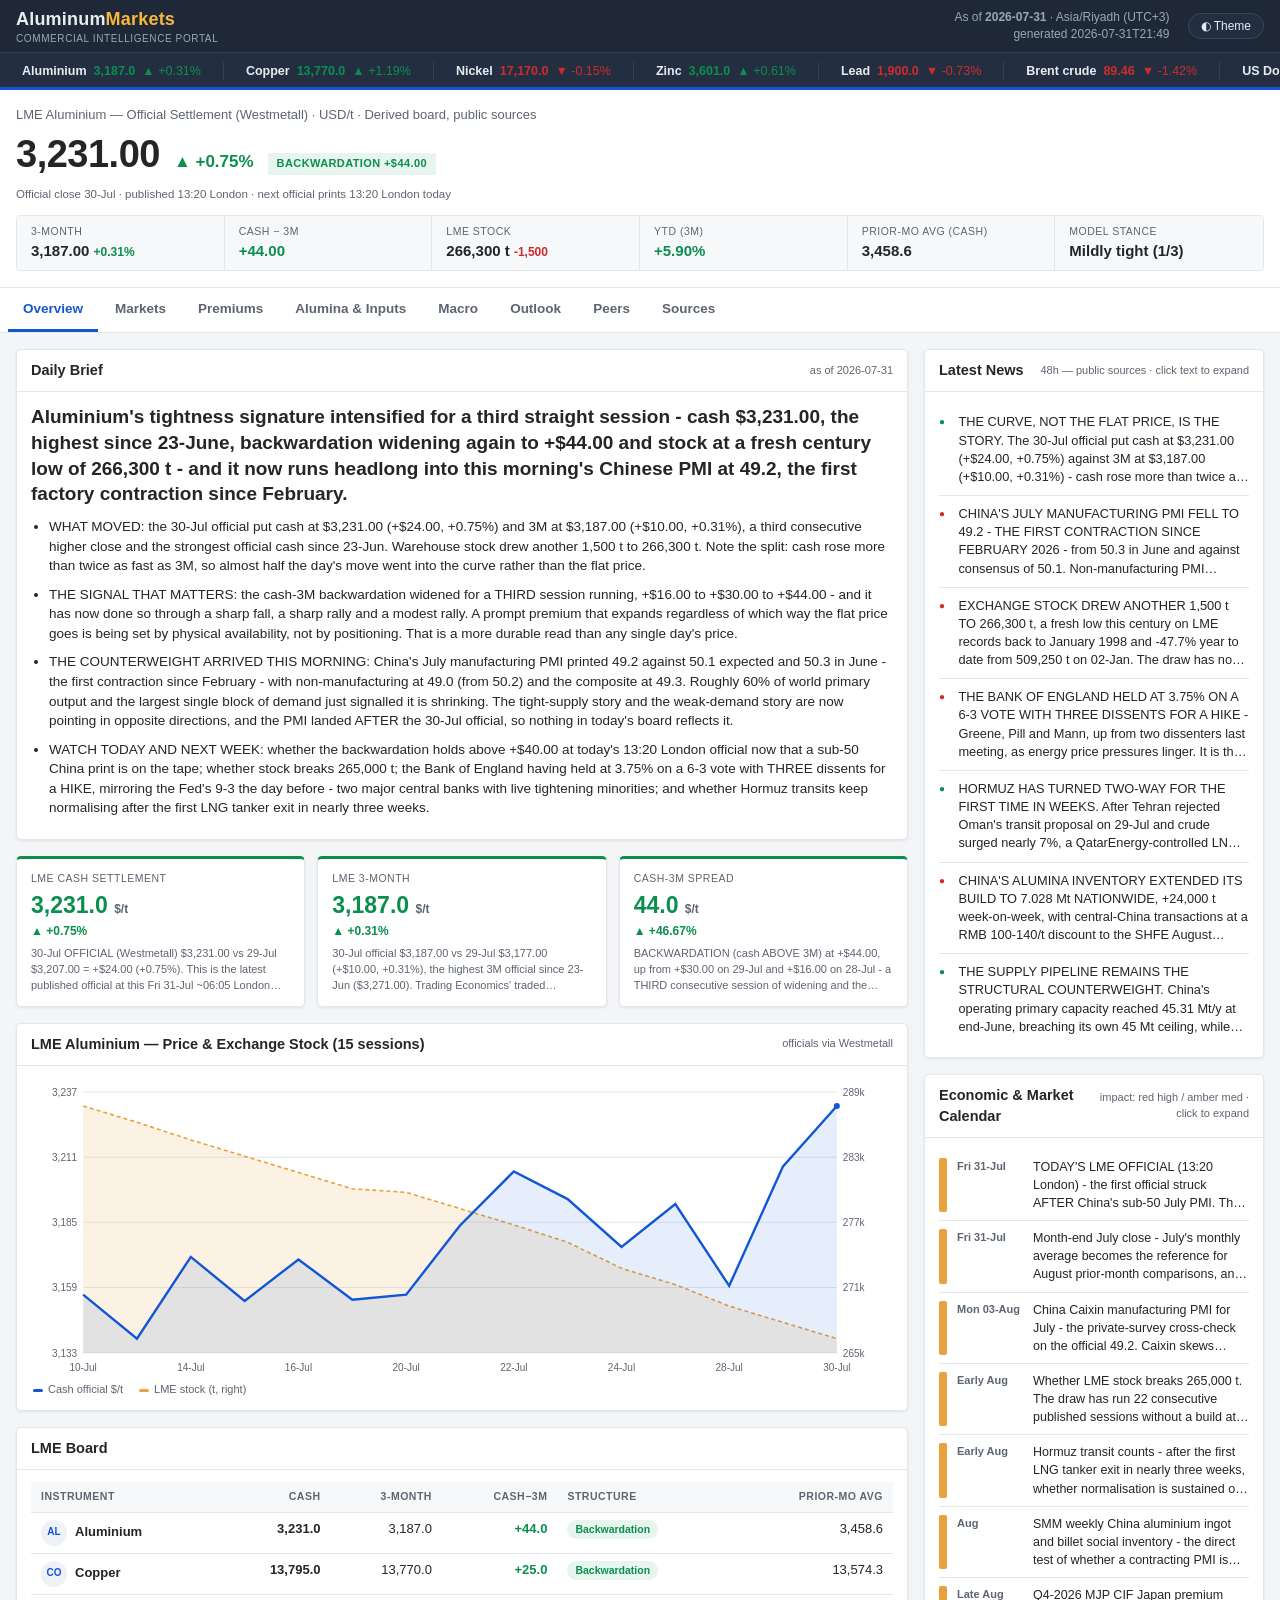
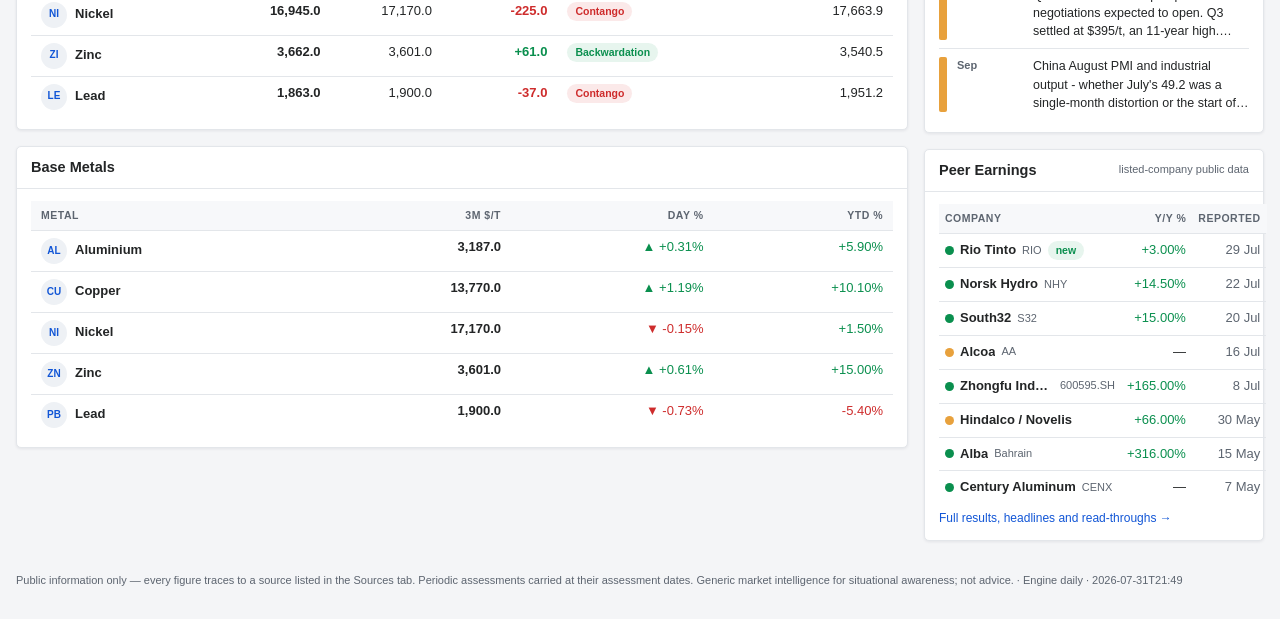
==== commit 66b0d608: "frontend v4: self-contained portal shell replaces Web_v3 SPA; retire assets/; data refresh 2026-07-3" ====
--- a/index.html
+++ b/index.html
@@ -1,15 +1,457 @@
-<!doctype html>
-<html lang="en" class="dark">
-  <head>
-    <meta charset="UTF-8" />
-    <meta name="viewport" content="width=device-width, initial-scale=1.0" />
-    <meta name="description" content="Metals Market Dashboard — daily intelligence on LME benchmarks, base metals, premiums, raw materials, macro and technical outlook." />
-    <meta name="theme-color" content="#141414" />
-    <title>Metals Market Dashboard</title>
-    <script type="module" crossorigin src="./assets/index-s3k_z_ju.js"></script>
-    <link rel="stylesheet" crossorigin href="./assets/index-DEnelgvd.css">
-  </head>
-  <body>
-    <div id="root"></div>
-  </body>
+<!DOCTYPE html>
+<html lang="en" data-theme="light">
+<head>
+<meta charset="UTF-8">
+<meta name="viewport" content="width=device-width, initial-scale=1.0">
+<title>Aluminum Markets — Live Intelligence Portal</title>
+<style>
+:root{
+  --hdr:#1e2836; --hdr2:#232f40; --hdrtx:#e8ecf2; --hdrmut:#9aa7b8;
+  --accent:#1256d6;
+}
+:root[data-theme="light"]{
+  --bg:#f4f5f7; --panel:#ffffff; --tx:#232526; --mut:#5d6570; --line:#e3e6ea;
+  --th:#f7f8fa; --hov:#f0f4fb; --chip:#eef1f5; --up:#0a8f4e; --dn:#ce2c2c;
+  --upbg:#e7f5ee; --dnbg:#fbe9e9; --shadow:0 1px 3px rgba(20,30,50,.08);
+}
+:root[data-theme="dark"]{
+  --bg:#12161d; --panel:#1a2029; --tx:#e6eaf0; --mut:#8b96a5; --line:#2a323e;
+  --th:#20272f; --hov:#232c38; --chip:#242c37; --up:#2fbf7a; --dn:#f0564f;
+  --upbg:#15342a; --dnbg:#3a201f; --shadow:0 1px 3px rgba(0,0,0,.4);
+}
+*{margin:0;padding:0;box-sizing:border-box}
+body{font-family:-apple-system,"Segoe UI",Roboto,Arial,sans-serif;background:var(--bg);color:var(--tx);font-size:14px;line-height:1.45}
+a{color:var(--accent);text-decoration:none} a:hover{text-decoration:underline}
+.up{color:var(--up)!important} .dn{color:var(--dn)!important}
+.num{text-align:right;font-variant-numeric:tabular-nums;white-space:nowrap}
+/* ===== header ===== */
+.topbar{background:var(--hdr);color:var(--hdrtx);position:sticky;top:0;z-index:50}
+.topbar .in{max-width:1280px;margin:0 auto;display:flex;align-items:center;gap:18px;padding:0 16px;height:52px}
+.brand{font-size:18px;font-weight:800;letter-spacing:.2px;white-space:nowrap}
+.brand em{color:#f5b83d;font-style:normal}
+.brand small{display:block;font-size:10px;font-weight:400;color:var(--hdrmut);letter-spacing:.6px;text-transform:uppercase}
+.asof{margin-left:auto;font-size:12px;color:var(--hdrmut);text-align:right;white-space:nowrap}
+.tgl{background:var(--hdr2);color:var(--hdrtx);border:1px solid #3a4757;border-radius:16px;padding:5px 12px;font-size:12px;cursor:pointer;white-space:nowrap}
+.tgl:hover{background:#2c3949}
+/* ===== ticker ===== */
+.ticker{background:var(--hdr2);border-top:1px solid #303c4c;border-bottom:3px solid var(--accent);overflow:hidden;white-space:nowrap}
+.ticker .in{display:inline-block;padding:7px 0;animation:tk 55s linear infinite}
+.ticker:hover .in{animation-play-state:paused}
+@keyframes tk{0%{transform:translateX(0)}100%{transform:translateX(-50%)}}
+.tki{display:inline-flex;gap:7px;align-items:baseline;padding:0 22px;border-right:1px solid #33404f;font-size:12.5px;color:var(--hdrtx)}
+.tki b{font-weight:600}.tki .num{font-weight:700}
+/* ===== quote header ===== */
+.qwrap{background:var(--panel);border-bottom:1px solid var(--line);box-shadow:var(--shadow)}
+.qin{max-width:1280px;margin:0 auto;padding:16px}
+.qtitle{font-size:13px;color:var(--mut)}
+.qrow{display:flex;align-items:baseline;gap:14px;flex-wrap:wrap;margin-top:2px}
+.qpx{font-size:38px;font-weight:800;letter-spacing:-.5px}
+.qchg{font-size:17px;font-weight:700}
+.qbadge{font-size:11px;padding:3px 9px;border-radius:3px;font-weight:700;letter-spacing:.4px}
+.qbadge.up{background:var(--upbg)} .qbadge.dn{background:var(--dnbg)}
+.qmeta{font-size:11.5px;color:var(--mut);margin-top:4px}
+.qstats{display:flex;gap:0;flex-wrap:wrap;margin-top:12px;border:1px solid var(--line);border-radius:4px;overflow:hidden}
+.qs{flex:1 1 130px;padding:8px 14px;border-right:1px solid var(--line);background:var(--th)}
+.qs:last-child{border-right:none}
+.qs .l{font-size:10.5px;color:var(--mut);text-transform:uppercase;letter-spacing:.5px}
+.qs .v{font-size:15px;font-weight:700;margin-top:1px}
+/* ===== tabs ===== */
+.tabs{background:var(--panel);border-bottom:1px solid var(--line);position:sticky;top:52px;z-index:40}
+.tabs .in{max-width:1280px;margin:0 auto;display:flex;gap:2px;padding:0 8px;overflow-x:auto}
+.tab{padding:11px 15px;font-size:13.5px;font-weight:600;color:var(--mut);cursor:pointer;border-bottom:3px solid transparent;white-space:nowrap}
+.tab:hover{color:var(--tx)} .tab.on{color:var(--accent);border-bottom-color:var(--accent)}
+/* ===== layout ===== */
+.main{max-width:1280px;margin:16px auto;padding:0 16px;display:grid;grid-template-columns:minmax(0,1fr) 340px;gap:16px}
+@media(max-width:980px){.main{grid-template-columns:1fr}}
+.panel{background:var(--panel);border:1px solid var(--line);border-radius:5px;box-shadow:var(--shadow);margin-bottom:16px}
+.ph{padding:10px 14px;border-bottom:1px solid var(--line);display:flex;align-items:center;gap:8px}
+.ph h2{font-size:14.5px;font-weight:700}
+.ph .sub{font-size:11px;color:var(--mut);margin-left:auto;text-align:right}
+.pb{padding:12px 14px}
+/* ===== tables ===== */
+table{width:100%;border-collapse:collapse;font-size:13px}
+th{background:var(--th);color:var(--mut);font-size:10.5px;text-transform:uppercase;letter-spacing:.5px;text-align:left;padding:7px 10px;border-bottom:1px solid var(--line);position:sticky;top:0}
+th.num{text-align:right}
+td{padding:7px 10px;border-bottom:1px solid var(--line);vertical-align:top}
+tr:last-child td{border-bottom:none}
+tbody tr:hover{background:var(--hov)}
+td .note{font-size:11.5px;color:var(--mut);margin-top:2px;line-height:1.4}
+.sym{display:inline-flex;width:26px;height:26px;border-radius:50%;background:var(--chip);align-items:center;justify-content:center;font-size:10px;font-weight:800;color:var(--accent);margin-right:8px;flex:none}
+.dot{display:inline-block;width:9px;height:9px;border-radius:50%;margin-right:6px}
+.dot.green{background:var(--up)}.dot.amber{background:#e8a13c}.dot.red{background:var(--dn)}
+.pill{display:inline-block;font-size:10.5px;font-weight:700;padding:2px 8px;border-radius:10px;background:var(--chip);color:var(--mut)}
+.pill.up{background:var(--upbg);color:var(--up)} .pill.dn{background:var(--dnbg);color:var(--dn)}
+/* ===== brief / kpi ===== */
+.brief h1{font-size:19px;line-height:1.35;font-weight:800;margin-bottom:10px}
+.brief li{margin:0 0 9px 18px;font-size:13.5px;color:var(--tx)}
+.kpis{display:grid;grid-template-columns:repeat(auto-fit,minmax(180px,1fr));gap:12px;margin-bottom:16px}
+.kpi{background:var(--panel);border:1px solid var(--line);border-radius:5px;padding:12px 14px;box-shadow:var(--shadow);border-top:3px solid var(--accent)}
+.kpi.up{border-top-color:var(--up)} .kpi.dn{border-top-color:var(--dn)}
+.kpi .l{font-size:10.5px;color:var(--mut);text-transform:uppercase;letter-spacing:.5px}
+.kpi .v{font-size:23px;font-weight:800;margin:3px 0 1px}
+.kpi .c{font-size:12px;font-weight:700}
+.kpi .n{font-size:11px;color:var(--mut);margin-top:5px}
+/* ===== right rail ===== */
+.news li{list-style:none;padding:9px 0;border-bottom:1px solid var(--line);font-size:12.8px;line-height:1.42}
+.news li:last-child{border-bottom:none}
+.news .tag{font-size:10px;font-weight:800;letter-spacing:.4px;text-transform:uppercase;margin-right:6px}
+.cal li{list-style:none;display:flex;gap:10px;padding:8px 0;border-bottom:1px solid var(--line);font-size:12.5px}
+.cal li:last-child{border-bottom:none}
+.cal .d{flex:none;width:66px;font-weight:700;font-size:11px;color:var(--mut);padding-top:1px}
+.cal .imp{flex:none;width:8px;border-radius:2px}
+.imp.High{background:var(--dn)} .imp.Medium{background:#e8a13c} .imp.Low{background:var(--mut)}
+/* rail earnings table */
+.rail-earn td,.rail-earn th{padding:7px 6px}
+.rail-earn .co{display:flex;align-items:center;gap:6px;white-space:nowrap;overflow:hidden;max-width:170px}
+.rail-earn .co b{overflow:hidden;text-overflow:ellipsis}
+.rail-earn .co .tk{color:var(--mut);font-size:11px;flex:none}
+.rail-earn .dot{flex:none;margin-right:0}
+.rail-earn td.num{white-space:nowrap;width:64px}
+.rail-earn td.dt{white-space:nowrap;width:58px;text-align:right;color:var(--mut)}
+/* ===== charts ===== */
+.chart{width:100%;position:relative} .chart svg{display:block;width:100%;height:auto}
+.ctip{position:absolute;pointer-events:none;background:var(--panel);border:1px solid var(--line);box-shadow:var(--shadow);border-radius:4px;padding:6px 10px;font-size:11.5px;line-height:1.5;display:none;z-index:5;white-space:nowrap}
+.legend{display:flex;gap:16px;font-size:11px;color:var(--mut);padding:4px 2px 0}
+.legend b{display:inline-block;width:10px;height:3px;margin-right:5px;vertical-align:middle;border-radius:2px}
+/* expandable text */
+.xp{display:-webkit-box;-webkit-box-orient:vertical;overflow:hidden;cursor:pointer}
+.xp.open{display:block;overflow:visible}
+.xp:not(.open):hover{opacity:.85}
+.xp:not(.open)::after{content:'';display:block}
+/* misc */
+.grid2{display:grid;grid-template-columns:1fr 1fr;gap:16px}
+@media(max-width:800px){.grid2{grid-template-columns:1fr}}
+.section{display:none}.section.on{display:block}
+.stance{display:flex;align-items:center;gap:14px}
+.stance .big{font-size:21px;font-weight:800}
+.muted{color:var(--mut);font-size:12px}
+.footer{max-width:1280px;margin:8px auto 30px;padding:0 16px;font-size:11px;color:var(--mut)}
+</style>
+</head>
+<body>
+<header class="topbar"><div class="in">
+  <div class="brand">Aluminum<em>Markets</em><small>Commercial Intelligence Portal</small></div>
+  <div class="asof" id="asof"></div>
+  <button class="tgl" id="tglBtn">◐ Theme</button>
+</div></header>
+<div class="ticker"><div class="in" id="ticker"></div></div>
+
+<div class="qwrap"><div class="qin" id="quote"></div></div>
+
+<nav class="tabs"><div class="in" id="tabs"></div></nav>
+
+<div class="main">
+  <div id="colMain"></div>
+  <aside id="colRail"></aside>
+</div>
+<div class="footer" id="foot"></div>
+
+<script id="embedded-data" type="application/json">{"meta":{"generated_at":"2026-07-31T21:49","as_of":"2026-07-31","engine_version":"daily","timezone":"Asia/Riyadh (UTC+3)"},"brief":{"headline":"Aluminium's tightness signature intensified for a third straight session - cash $3,231.00, the highest since 23-June, backwardation widening again to +$44.00 and stock at a fresh century low of 266,300 t - and it now runs headlong into this morning's Chinese PMI at 49.2, the first factory contraction since February.","bullets":["WHAT MOVED: the 30-Jul official put cash at $3,231.00 (+$24.00, +0.75%) and 3M at $3,187.00 (+$10.00, +0.31%), a third consecutive higher close and the strongest official cash since 23-Jun. Warehouse stock drew another 1,500 t to 266,300 t. Note the split: cash rose more than twice as fast as 3M, so almost half the day's move went into the curve rather than the flat price.","THE SIGNAL THAT MATTERS: the cash-3M backwardation widened for a THIRD session running, +$16.00 to +$30.00 to +$44.00 - and it has now done so through a sharp fall, a sharp rally and a modest rally. A prompt premium that expands regardless of which way the flat price goes is being set by physical availability, not by positioning. That is a more durable read than any single day's price.","THE COUNTERWEIGHT ARRIVED THIS MORNING: China's July manufacturing PMI printed 49.2 against 50.1 expected and 50.3 in June - the first contraction since February - with non-manufacturing at 49.0 (from 50.2) and the composite at 49.3. Roughly 60% of world primary output and the largest single block of demand just signalled it is shrinking. The tight-supply story and the weak-demand story are now pointing in opposite directions, and the PMI landed AFTER the 30-Jul official, so nothing in today's board reflects it.","WATCH TODAY AND NEXT WEEK: whether the backwardation holds above +$40.00 at today's 13:20 London official now that a sub-50 China print is on the tape; whether stock breaks 265,000 t; the Bank of England having held at 3.75% on a 6-3 vote with THREE dissents for a HIKE, mirroring the Fed's 9-3 the day before - two major central banks with live tightening minorities; and whether Hormuz transits keep normalising after the first LNG tanker exit in nearly three weeks."]},"kpis":[{"id":"lme-cash-settlement","label":"LME Cash settlement","value":3231.0,"unit":"$/t","change_pct":0.75,"trend":"up","note":"30-Jul OFFICIAL (Westmetall) $3,231.00 vs 29-Jul $3,207.00 = +$24.00 (+0.75%). This is the latest published official at this Fri 31-Jul ~06:05 London refresh - today's official prints 13:20 London, so no price here reflects today's session or this morning's Chinese PMI. It is the HIGHEST OFFICIAL CASH SINCE 23-JUN-2026 ($3,263.50) and a third consecutive higher close. avg = June-2026 monthly mean ($3,458.6, 22 sessions); July is not yet a complete month so the prior-month convention still points at June.","decimals":1},{"id":"lme-3-month","label":"LME 3-Month","value":3187.0,"unit":"$/t","change_pct":0.31,"trend":"up","note":"30-Jul official $3,187.00 vs 29-Jul $3,177.00 (+$10.00, +0.31%), the highest 3M official since 23-Jun ($3,271.00). Trading Economics' traded reference closed $3,194.00 (+0.48%) with the prior tick $3,178.60. THE KEY DETAIL: 3M lagged cash badly (+0.31% vs +0.75%) - the curve did the work, not the flat price. Unlike 29-Jul this was NOT a decoupling session: copper 3M also rose 1.19% and zinc 0.61% as the dollar softened (EUR/USD 1.14760 from 1.13820). Support $3,159.50 then $3,133 / $3,116; resistance $3,303 then $3,392. avg = June-2026 3M mean ($3,438.9).","decimals":1},{"id":"cash-3m-spread","label":"Cash-3M spread","value":44.0,"unit":"$/t","change_pct":46.67,"trend":"up","note":"BACKWARDATION (cash ABOVE 3M) at +$44.00, up from +$30.00 on 29-Jul and +$16.00 on 28-Jul - a THIRD consecutive session of widening and the widest prompt premium of the current move. Convention: cash > 3M = backwardation = nearby tightness. What makes this run informative is that the spread has widened through three different flat-price regimes in three sessions - down $32.50 (28-Jul), up $47.50 (29-Jul), up $24.00 (30-Jul). A prompt premium that expands irrespective of price direction is being set by physical availability, not by directional speculation, and it is corroborated by exchange stock at a fresh century low of 266,300 t.","decimals":1}],"lme":{"commentary":"The 30-Jul official extended the rally to a third consecutive higher close: cash $3,231.00 (+$24.00, +0.75%) and 3M $3,187.00 (+$10.00, +0.31%), the strongest official cash since 23-Jun-2026 and a decisive clearance of the 22-Jul $3,205.00 pivot that was only marginally exceeded the day before. THE INFORMATIVE DETAIL IS THE ASYMMETRY, NOT THE LEVEL: cash rose more than twice as fast as 3M, so roughly $14 of the $24 move went into the curve. The cash-3M backwardation widened for a THIRD straight session to +$44.00, from +$30.00 on 29-Jul and +$16.00 on 28-Jul. It has now expanded through three distinct flat-price regimes in three sessions - a $32.50 fall, a $47.50 rally and a $24.00 rally. A prompt premium that widens irrespective of price direction is being set by physical availability rather than by directional positioning, and it is corroborated by exchange stock drawing another 1,500 t to 266,300 t, a fresh low this century on records back to January 1998 and -47.7% year to date. UNLIKE 29-JUL, THIS WAS NOT A DECOUPLING SESSION: the dollar softened materially (DXY -0.85%, EUR/USD 1.14760 from 1.13820) and the complex rose together - copper 3M +1.19%, zinc +0.61% - with nickel -0.15% and lead -0.73% the exceptions. Aluminium's +0.31% on 3M was in fact the more modest half of the board. What separated it was the curve. THE CAVEAT THAT MATTERS FOR READING THIS BOARD: all prices here are the 30-Jul official, published 13:20 London on Thursday. This morning's Chinese PMI at 49.2 - the first factory contraction since February - landed afterwards and is not in any figure shown.","benchmarks":[{"metal":"Aluminium","cash":3231.0,"three_month":3187.0,"average":3458.6,"spread":44.0,"structure":"Backwardation"},{"metal":"Copper","cash":13795.0,"three_month":13770.0,"average":13574.3,"spread":25.0,"structure":"Backwardation"},{"metal":"Nickel","cash":16945.0,"three_month":17170.0,"average":17663.9,"spread":-225.0,"structure":"Contango"},{"metal":"Zinc","cash":3662.0,"three_month":3601.0,"average":3540.5,"spread":61.0,"structure":"Backwardation"},{"metal":"Lead","cash":1863.0,"three_month":1900.0,"average":1951.2,"spread":-37.0,"structure":"Contango"}],"series":{"dates":["30-Jul","29-Jul","28-Jul","27-Jul","24-Jul","23-Jul","22-Jul","21-Jul","20-Jul","17-Jul","16-Jul","15-Jul","14-Jul","13-Jul","10-Jul"],"price":[3231.0,3207.0,3159.5,3192.0,3175.0,3194.0,3205.0,3183.5,3156.0,3154.0,3170.0,3153.5,3171.0,3138.5,3156.0],"stocks":[266300,267800,269300,271275,272775,275175,276775,278275,279775,280100,281600,283100,284600,286225,287725]}},"base_metals":{"board":[{"symbol":"AL","name":"Aluminium","price":3187.0,"day_pct":0.31,"ytd_pct":5.9},{"symbol":"CU","name":"Copper","price":13770.0,"day_pct":1.19,"ytd_pct":10.1},{"symbol":"NI","name":"Nickel","price":17170.0,"day_pct":-0.15,"ytd_pct":1.5},{"symbol":"ZN","name":"Zinc","price":3601.0,"day_pct":0.61,"ytd_pct":15.0},{"symbol":"PB","name":"Lead","price":1900.0,"day_pct":-0.73,"ytd_pct":-5.4}],"history":{"dates":["Jun-25","Jul","Aug","Sep","Oct","Nov","Dec","Jan-26","Feb","Mar","Apr","May","now"],"rebased_base":100,"series":{"AL":[100,103,105,104,108,112,116,121,126,129,132,135,120.6],"CU":[100,104,108,110,115,121,126,132,136,138,140,141,141.7],"NI":[100,101,103,102,104,106,108,107,109,110,111,112,104.7]}}},"premiums":{"regional":[{"region":"MJP Q3 (Main Japanese Port)","premium":395,"unit":"$/t","change":43.5,"basis":"Q3-2026 SETTLED at $395/t CIF Japan (S&P Global Platts, assessed 06-Jul-2026) - an 11-year high (prior peak Q3-2014 $404/t), +11.9-12.9% q/q vs Q2's $350-353. Built from 10 trades between 3 and 6 July at $395/t for a combined minimum 15,500 t/month, July-September loading. QUARTERLY BASIS: this does not re-price daily and no fresher public print exists at this refresh. Producer offers had opened at $480/t (25-May), $460/t (26-May) and a final $440/t (23-Jun) which lapsed on 26-Jun; buyers resisted above $400. Q4-2026 talks are expected to open around late August - and they will now open against an LME backwardation that has widened for THREE consecutive sessions to +$44.00 and a fresh century low in exchange stock, but also against a Chinese manufacturing PMI that has just fallen into contraction at 49.2. avg = Q1-26 settlement ($195).","status":"amber"},{"region":"CIF Japan spot (MJP spot)","premium":370,"unit":"$/t","change":0,"basis":"Platts CIF Japan spot P1020/P1020A $370/t over LME cash, assessed 06-Jul-2026. PERIODIC ASSESSMENT - this is the freshest publicly retrievable mark and is now 25 days old; it is carried at its assessment date and is NOT a 31-Jul value. No daily move should be inferred from it. Against the 30-Jul cash of $3,231.00 an all-in Japanese delivered equivalent computes to roughly $3,601/t, of which the premium is about 10.3%. A firmer yen (USD/JPY back below 160, -2.1%) raises the local-currency cost of that metal at the margin.","status":"green"},{"region":"European Duty Unpaid (EDU)","premium":485,"unit":"$/t","change":0,"basis":"European P1020A duty-unpaid in-warehouse Rotterdam, carried at its last public assessment. PERIODIC ASSESSMENT, not a daily mark - no fresher free public print is available at this refresh, so the value is held at its assessment date rather than implied to have moved. The duty-unpaid leg is the cleanest read on genuine European physical tightness because it excludes both the 6% EU import duty and CBAM.","status":"green"},{"region":"Billets Rotterdam Duty-Paid","premium":1212.5,"unit":"$/t","change":0.0,"basis":"6063 extrusion billet premium, in-warehouse duty-paid Rotterdam (Fastmarkets MB-AL-0002 basis), carried at its last public assessment date. PERIODIC ASSESSMENT - not refreshed daily. Billet premiums carry the duty-paid structure plus the conversion spread over P1020, so they move with both metal availability and extruder order books; European extrusion demand remains the soft spot in the regional balance, and TTF gas around EUR 58.5/MWh continues to cap any restart economics.","status":"green"},{"region":"MW US Transaction (Platts)","premium":2380,"unit":"$/t","change":-16,"basis":"US Midwest transaction premium, carried at its last public assessment date. PERIODIC ASSESSMENT, not a daily mark. TARIFF-INFLATED: this level is not comparable with pre-2026 history because Section 232 at 50% now sits inside it. See the decomposition on the US duty-paid row.","status":"green"},{"region":"US Midwest Duty-Paid","premium":2380,"unit":"$/t","change":-16,"basis":"US Midwest duty-paid P1020A premium, carried at its last public assessment date (periodic, not daily). THE TARIFF DECOMPOSITION IS RE-COMPUTED EVERY RUN because it is a function of the current LME cash: at the 30-Jul cash of $3,231.00 the Section 232 leg alone is 0.50 x $3,231.00 = $1,615.50/t, UP $12.00/t from $1,603.50/t at the 29-Jul cash purely by arithmetic. Every $100 on LME cash mechanically adds $50/t of tariff cost to US duty-paid metal before any change in physical tightness. The residual over that tariff leg is the genuine market premium; the dashboard computes it from the current cash rather than fabricating a freight/financing/tightness split.","status":"green"}],"settlements":[{"quarter":"Q1-26 sett.","MJP":195,"CIF Japan":195,"EU duty-unpaid":519.1},{"quarter":"Q2-26 sett.","MJP":351.5,"CIF Japan":319.5,"EU duty-unpaid":612.5},{"quarter":"Q3-26 settled","MJP":395,"CIF Japan":395,"EU duty-unpaid":542.5},{"quarter":"Now (CIF Japan spot)","MJP":370,"CIF Japan":370,"EU duty-unpaid":485}],"tariffs":[{"region":"United States","rate":"50%","instrument":"Section 232","status":"amber","note":"Full customs value; eff. 08-Jun-2026 → 31-Dec-2027"},{"region":"European Union","rate":"6% + CBAM","instrument":"Import duty","status":"amber","note":"Structural floor plus carbon border adjustment"}],"drivers":[{"text":"Hormuz is now genuinely two-way: oil gave back 1.4% on 30-Jul as transits showed the first signs of normalising in weeks — Gulf war-risk insurance is quoted at 3-10% of hull value against roughly 0.25% before the conflict - a $3m-$10m cost on a $100m vessel versus about $250,000. Roughly 9% of global primary aluminium capacity sits behind this waterway and Gulf output was -34.5% y/y in June. THE DIRECTION OF TRAVEL CHANGED THIS WEEK: after Tehran rejected Oman's Hormuz proposal on 29-Jul and crude surged nearly 7%, a QatarEnergy-controlled LNG tanker exited the strait bound for Pakistan - the first in nearly three weeks - and Brent then eased about 1.4% to roughly $89.46 as tankers continued to ply conflict-zone waters. Trading Economics still describes shipping traffic as largely stalled. If transits normalise durably, the largest single component of the current premium floor begins to erode; if they do not, the constraint persists. This driver is two-sided for the first time in weeks and should not be treated as a one-way support.","source":"Reuters via Business Recorder - QatarEnergy-controlled LNG tanker heads to Pakistan after exiting Hormuz, first in nearly three weeks","url":"https://www.brecorder.com/news/40432505/qatarenergy-controlled-lng-tanker-heads-to-pakistan-after-exiting-hormuz-first-in-nearly-three-weeks"},{"text":"US Section 232 at 50% is now $1,615.50/t of the US duty-paid premium - the 30-Jul cash rise added $12.00/t of tariff cost by arithmetic alone — Aluminium articles made entirely or almost entirely of aluminium pay 50% ad valorem on full customs value; derivative aluminium content pays 25%. The 50%/25% structure originates in Proclamation 11021 of 02-Apr-2026 and carries no stated end date - the 08-Jun-2026 to 31-Dec-2027 window in the 01-Jun-2026 proclamation (91 FR 34085, CBP CSMS #68855869) applies only to the Annex I-C reduced-rate carve-outs, which set 15% all-in for Japan, Korea, the UK, Switzerland, Taiwan and EU members. A 20-Jul-2026 proclamation additionally creates a Commerce-administered onshoring incentive under which companies with an approved plan to build or expand a US primary smelter, with construction beginning by 20-Jan-2029, may import at HALF the applicable rate (25% rather than 50%); no CBP guidance for that measure has been issued yet. MECHANICS THIS RUN: at the 30-Jul cash of $3,231.00 the tariff leg is 0.50 x 3,231.00 = $1,615.50/t, up from $1,603.50/t at the 29-Jul cash. The policy leg moves with the metal price whether or not the physical market changes at all.","source":"US Customs and Border Protection - CSMS #68855869, Section 232 aluminium tariff guidance","url":"https://www.cbp.gov/trade/programs-administration/trade-remedies/section-232-tariffs-aluminum"},{"text":"The EU stack is duty plus CBAM: 6% import duty, and from January 2026 the benchmark Rotterdam duty-paid assessment embeds CBAM cost — The EU applies a 6% import duty on primary aluminium from non-preferential origins. Separately, from January 2026 Fastmarkets' benchmark European P1020A in-warehouse duty-paid Rotterdam assessment includes additional CBAM (Carbon Border Adjustment Mechanism) costs in the same way it already reflects the import duty. That is a methodology change with a real consequence: the European duty-paid premium is no longer a pure physical-tightness signal, it is a physical signal plus two policy layers. The duty-UNPAID assessment is the cleaner read on genuine regional availability, which is why both are carried on this board.","source":"Fastmarkets - Aluminium P1020A premium, in-whs dp Rotterdam methodology (CBAM inclusion from January 2026)","url":"https://www.fastmarkets.com/commodity-prices/aluminium-p1020a-premium-in-whs-dp-rotterdam-dollar-tonne-mb-al-0004/"},{"text":"The demand side just turned: China's July manufacturing PMI at 49.2 is the first contraction since February and cuts against every premium in the stack — Official manufacturing PMI fell to 49.2 in July from 50.3 in June against consensus of 50.1, the first sub-50 reading since February 2026; non-manufacturing fell to 49.0 from 50.2 and the composite output index to 49.3. China is roughly 60% of world primary output and the single largest block of demand. Regional premiums are ultimately a function of where metal wants to go: a contracting Chinese factory sector both frees up domestic units and weakens the pull that supports ex-China premiums. This print landed on the morning of 31-Jul, AFTER the 30-Jul LME official, so no price or premium on this board yet reflects it. It is the clearest public counterweight to the tightness narrative currently visible.","source":"Xinhua / China NBS - China's non-manufacturing PMI drops to 49 in July (31-Jul-2026)","url":"https://english.news.cn/20260731/66ace940492c4932b502ab83350ce6a0/c.html"}]},"alumina":{"prices":[{"label":"Alumina FOB Western Australia (SMM)","value":328.0,"unit":"$/t","note":"SMM assessment $328/mt FOB Western Australia, 09-Jul-2026 - the freshest publicly retrievable ex-China spot mark; no fresher free print is available at this refresh, so it is carried at its assessment date and is NOT a 31-Jul value (22 days old). Against the 30-Jul LME 3M of $3,187.00 this sits at roughly 10.3% of the metal price, comfortably inside the range that leaves smelter margins intact. The China-side direction of travel is softer: national alumina inventory built again to 7.028 Mt, +24,000 t week-on-week, with central-China transactions at a RMB 100-140/t discount to the SHFE August contract and the weakening trend persisting.","status":null},{"label":"Alumina API / Platts FOB Australia","value":330.0,"unit":"$/t","note":"Platts FOB Australia $330/t, 26-Jun-2026 (via S&P Global CERA trade review, published 17-Jul) - up from ~$305/t in early June, then rolling over into July on supply recovery. Quarterly context: Q2-2026 average $307.42/t versus Q1 $306.91/t; Platts CIF China averaged $340.74/t in Q2, +2.83% q/q. S&P CERA puts the 2026 global alumina balance at a 1.79 Mt SURPLUS, narrowing from 2.4 Mt in 2025. STALE - 33 days old.","status":null},{"label":"SMM Alumina Index (China)","value":2730.0,"unit":"Y/t","note":"SMM Alumina Index CNY 2,730.17/mt, 16-Jul-2026, -12.8 CNY week-on-week. Regional spot: Shandong 2,710-2,780 (-10 w/w), Henan 2,730-2,800 (-15), Shanxi 2,750-2,800 (-15), Guangxi 2,600-2,680 (-40), Guizhou 2,760-2,800 (flat). Mysteel's national weighted average was CNY 2,762/t on 10-Jul, -14 w/w, with near-term guidance of CNY 2,600-2,750/t. China's alumina operating rate was 75.04% (+0.66pp w/w) on 88.86 Mt/y operating capacity, weekly output 1.704 Mt.","status":null},{"label":"Platts FOB Australia (CME futures)","value":309.4,"unit":"$/t","note":"Alumina FOB Australia (Platts) CME futures $309.40/t, -0.50% on the session, 24-Jul-2026 via TradingView - the latest published settlement retrievable free of charge and the freshest forward-looking ex-China reference in this table; 6 days old at this refresh. Easing on the building ex-China surplus as EGA's Al Taweelah refinery ramps back after a three-and-a-half-month outage. NEW SUPPLY-SIDE OFFSET FROM THE 29-JUL RIO TINTO RELEASE: Yarwun will be cut 40% from October 2026 on tailings constraints, which removes a tranche of Australian alumina from the surplus in Q4.","status":null},{"label":"Bauxite (Guinea, CIF China)","value":70.0,"unit":"$/dmt","note":"~$70/mt traded (SMM, 05-Jun-2026); Guinea 45/3 grade CIF South China ~$71/mt (22-Jun); Platts CIF China assessed a $69.50/dmt Q2 high on 11-Jun. STALE - the freshest publicly retrievable print is 54 days old and SMM's live assessment is paywalled. Oversupply is deepening: Guinea shipped a RECORD 114.8 Mt in H1-2026, +15% y/y (Mining Weekly, 23-Jul), and China imported 120.93 Mt in H1 (+17.4% y/y). A 2026 export cap near 150 Mt has been considered but NOT implemented.","status":null},{"label":"Caustic soda (China alumina-plant contract, Shanxi)","value":2090.0,"unit":"Y/t","note":"CNY 2,090/t delivered, 50% ion-membrane liquid on a 100% NaOH basis, July purchase price held flat month-on-month at Shanxi alumina plants (SMM, 02-Jul-2026). NOTE: no public FOB NE Asia caustic assessment for July 2026 exists - ICIS and Argus both assess it behind paywalls, and the only free reference ($500-510/t flake FOB NE Asia) is undated 2026 commentary, so it is not published here. This Chinese contract line is the dated, sourceable substitute.","status":null},{"label":"Lime / quicklime (China average)","value":163.0,"unit":"$/t","note":"$163/MT China monthly average for June 2026, against $156/MT in Q1-2026 (IMARC quicklime pricing report). No alumina-refinery-grade lime assessment is published publicly and there is no liquid global index - the causticisation reagent is largely regional and contract-priced, so this generic average is indicative only.","status":null}],"notes":["Alumina is the largest single raw-material line in the smelter cost stack, so the direction of travel matters as much as the level. At roughly $328/t FOB Western Australia against a 30-Jul LME 3M of $3,187.00, alumina is about 10.3% of the metal price - comfortably inside the range that leaves conversion margins intact.","THE CHINA SIDE IS SOFTENING FURTHER: national alumina inventory extended its build to 7.028 Mt, +24,000 t week-on-week, with central-China transactions at a RMB 100-140/t discount to the SHFE August contract and alumina futures seeing sharp position reduction. Bauxite index softness and broadly stable caustic soda are pulling refining costs lower. (SMM via AlCircle, late July 2026)","The two-sidedness should be stated plainly: falling alumina widens smelter margins, but it also removes a cost-push floor beneath the metal price. A metal price supported by a genuine physical squeeze is more durable than one supported by marginal production cost - and right now the cost floor is falling while the price rises.","ALL ALUMINA MARKS ON THIS BOARD ARE PERIODIC ASSESSMENTS carried at their published dates, not daily values. No daily move should be inferred from them."],"history":{"dates":["Q1-26 avg","Q2-26 avg","Now (Jul)","Q3-26e"],"series":{"FOB Australia ($/t)":[306.9,307.4,328,320],"API ex-China ($/t)":[331.4,340.7,330,325]}}},"inputs":{"items":[{"label":"Calcined petroleum coke (CPC, anode-grade)","value":470.0,"unit":"$/t","note":"No public CPC spot print exists for July 2026; the sourceable frame is a $468-524/MT expected range for 2026 with Q1 regional marks of US $385, China $359, Brazil $450, South Korea $586. The feedstock IS dated and rising: Shandong green petcoke settled the June cycle at CNY 3,727.4/t for 3A (+30.5 MoM), 3,470.5 for 3B and 2,868.8 for 3C (published 17-Jul), which is pushing calcined costs up. Petcoke is 70.4% of prebaked anode cost.","status":"red"},{"label":"Coal tar pitch (CTP)","value":4940.0,"unit":"Y/t","note":"Modified CTP June settlement cycle: Shandong CNY 4,938/t (+96 MoM) and Shanxi CNY 4,940/t (+214 MoM), published 17-18 Jul-2026; H1-2026 average CNY 5,009.2/t. Anode binder and a by-product of steel coke ovens, so supply is tied to steel output and the spot market is thin. CTP is 14.95% of prebaked anode cost.","status":"amber"},{"label":"Pre-baked anodes","value":5683.0,"unit":"Y/t","note":"CNY 5,683/t cash (5,707 acceptance) - July 2026 procurement benchmark at a major Shandong smelter, +CNY 30/t month-on-month, published 17-18 Jul-2026. This SNAPPED a run of declines. Production cost is about CNY 5,615.92/t so the average producer margin is only +CNY 67.08/t - margins hover just above breakeven. H2-2026 expected range CNY 5,100-5,800/t on ample supply and firm demand.","status":"amber"},{"label":"Electricity (smelter power)","value":30.0,"unit":"$/MWh","note":"NO DATED 2026 PUBLIC BENCHMARK EXISTS - power is contracted bilaterally and not publicly assessed, so this range is indicative only. Secondary references put China smelters at roughly $40-60/MWh, Europe $70-110/MWh and Canada $26.50-41.00/MWh, with long-term contract economics around $40/MWh against a global specific consumption of ~13,990 kWh/t. The dated, tradeable proxies moved AGAINST smelters this run: Brent +3.64% to $87.15 on 29-Jul and TTF at EUR 56.37/MWh, +31.65% month-on-month with EU storage 54.2% full against 65% a year earlier. Europe's $1,200-1,500/t energy cost versus $650-850/t elsewhere remains the structural swing factor.","status":"red"},{"label":"Aluminium fluoride (AlF3)","value":11280.0,"unit":"Y/t","note":"CNY 11,280-11,700/t, SMM fluoride-salt weekly, 25-Jun-2026 - 34 days stale, the freshest publicly retrievable mark. SMM noted cost pressure continuing to transmit through with support building beneath prices.","status":"amber"},{"label":"Cryolite / bath makeup","value":7000.0,"unit":"Y/t","note":"CNY 7,000-8,500/t, stable, SMM fluoride-salt weekly, 25-Jun-2026 - 34 days stale. Bath chemistry makeup; small share of cash cost and rarely the binding constraint.","status":"green"},{"label":"Cathode / graphite blocks","value":null,"unit":"$/set","note":"NO 2026 PUBLIC PRINT EXISTS. The latest publicly retrievable data is 28-Nov-2025 (North China: 30% graphitised CNY 7,600/t, 50% CNY 8,300/t, SM grade-1 roasted CNY 14,200/t, grade-2 CNY 16,300/t) and is now eight months old, so no value is published on this line. Cathode blocks are a reline consumable and behave more like capex than an operating input.","status":"amber"},{"label":"Silicon metal","value":9100.0,"unit":"Y/t","note":"SMM East China oxygen-blown #553 CNY 9,100-9,300/mt (+450 week-on-week) and #441 CNY 9,400-9,500/mt (+400 w/w), 17-Jul-2026 - a firm move on a China-concentrated supply base. Cross-check on a different basis: Trading Economics silicon CNY 8,270/t on 28-Jul (+0.12%). Alloying demand competes directly with polysilicon and PV.","status":"amber"},{"label":"Magnesium (99.9%)","value":15700.0,"unit":"Y/t","note":"99.90% Mg ingot, Fugu main producing area CNY 15,700-15,800/mt (-50 day-on-day) with mainstream trades around 15,700; FOB China $2,220-2,330/mt (SMM, July 2026). Producers are holding prices firm but weak downstream demand is dragging the market into consolidation. China-concentrated supply.","status":"amber"},{"label":"Copper (LME)","value":13606.0,"unit":"$/t","note":"LME copper 3M official $13,606.00 on the 28-Jul session, -1.20% versus $13,771.00 on 27-Jul, and +8.8% YTD against the 02-Jan-2026 3M official of $12,511.00. Copper fell alongside aluminium on the same dollar/Fed driver. Fully exchange-transparent - the most reliable line in this table. Copper stock drew to 268,775 t.","status":"green"},{"label":"Ti-B grain refiner (AlTi5B1)","value":null,"unit":"$/t","note":"NO PUBLIC PRICE EXISTS FOR THIS PRODUCT. SMM, Fastmarkets and Argus do not assess AlTi5B1 grain refiner; only supplier catalogue listings are available, so no value is published. Bilateral contract pricing, immaterial share of cash cost.","status":"green"}],"logistics":[{"label":"Strait of Hormuz transit","status":"amber","note":"The picture turned two-way for the first time in weeks. On 29-Jul Tehran REJECTED Oman's proposed 50-50 arrangement for managing the strait and airstrikes widened, sending crude up nearly 7% to roughly $90.5/bbl Brent - and Reuters attributed aluminium's 0.9% intraday gain directly to the resulting Gulf supply worry, on a session when copper fell 0.4%. THEN ON 30-JUL a QatarEnergy-controlled LNG tanker exited Hormuz bound for Pakistan, the FIRST in nearly three weeks, and oil slipped as tankers continued to ply conflict-zone waters. Roughly 9% of global primary aluminium capacity and about 80-85% of Gulf aluminium exports depend on this route; Gulf output was -34.5% y/y in June at 332 kt following the March smelter attacks. Commercial transits were at a three-week low as of 27-Jul against roughly 100 ships a day pre-war. Whether Thursday's departure becomes a trend or a one-off is now the single largest swing factor in the premium structure."},{"label":"Red Sea corridor","status":"amber","note":"Bab el-Mandeb traffic has been reported steady despite the Houthi threat, keeping the Suez routing viable for Europe-bound metal and alumina. This remains the less binding of the two chokepoints, but it is a second-order exposure that would compound sharply if Hormuz stays shut into Q4."},{"label":"Gulf war-risk insurance","status":"red","note":"War-risk premiums for Gulf transits are quoted at 3-10% of hull value against roughly 0.25% before the conflict - $3m-$10m on a $100m vessel versus about $250,000 - after Iran resumed tanker attacks and struck two UAE supertankers on 14-Jul. Roughly $7m per transit is the commonly cited working figure. Around 6,000 seafarers were reported trapped in the region. This is the single largest non-tariff cost wedge in Gulf-origin delivered prices and it re-escalated with the 29-Jul news."},{"label":"Baltic Dry Index (BDI)","status":"green","note":"Off a mid-month peak near 2,944. Dry-bulk direction matters most for bauxite and alumina freight into China, where Guinea shipped a record 114.8 Mt in H1. Easing bulk rates partly offset the war-risk wedge on the alumina leg."},{"label":"Container freight (Drewry WCI)","status":"green","note":"Drewry's World Container Index fell 4% to $4,374 per 40ft on 23-Jul, with Shanghai-Rotterdam at $4,824, after peaking at $4,639 on 09-Jul - the highest since September 2024 and roughly 61% above a year earlier. Direction is easing, but several carriers have filed Emergency Fuel Surcharges effective August 2026 on continued Hormuz disruption, so realised container cost falls more slowly than the index."},{"label":"Incoterms / demurrage","status":"red","note":"EGA's force majeure on European billet contracts, declared 12-Apr-2026, remained in force as of 20-Jul. Contract mechanics - war-risk clauses, demurrage exposure and force-majeure triggers - remain live commercial variables wherever Gulf-origin metal or Hormuz-transiting alumina is involved. Indonesia has separately delayed alumina and nickel shipments over a regulatory gap on rare-earth content in cargoes, with no rule defining a maximum allowable level."}]},"macro":{"row":[{"label":"Brent crude","value":89.46,"unit":"$/bbl","day_pct":-1.42,"note":"Brent around $89.46 at this 31-Jul refresh, easing about 1.4% and extending the pullback from the 29-Jul near-7% surge, as tankers continued to transit conflict-zone waters and a QatarEnergy-controlled LNG carrier exited Hormuz - the first in nearly three weeks. Crude is still set for a strong monthly advance. The read-across stays two-sided: energy is the largest single smelter cost line, so the same Gulf escalation that bids the metal also raises the cost of making it. A sustained retreat in Brent removes some of the supply-fear premium embedded in the flat price. (Trading Economics)","status":null},{"label":"US Dollar Index","value":100.03,"unit":"DXY","day_pct":-0.85,"note":"DXY around 100.03, DOWN roughly 0.85% and back below the 101 handle after being described as near one-month highs during the 29-Jul session. THE CONTRAST WITH YESTERDAY MATTERS: on 29-Jul aluminium rose alone into a firm dollar; on 30-Jul the dollar softened and the whole complex rose with it - copper 3M +1.19%, zinc +0.61%. So 30-Jul was NOT a decoupling session, it was a macro-assisted one. Strip the dollar tailwind out and aluminium's +0.31% on 3M was the more modest half of the move; the curve did the rest. (Trading Economics)","status":null},{"label":"EUR/USD","value":1.1476,"unit":null,"day_pct":0.83,"note":"EUR/USD at 1.14760 on the 30-Jul LME FX fix (Westmetall MTLE), up 0.83% from 1.13820 on 29-Jul; the ECB fixing matched at 1.14760. The ECB held its deposit rate at 2.25% on 23-Jul. The euro-side energy exposure remains the binding constraint on any European smelter restart: TTF gas is around EUR 58.5/MWh having touched EUR 64.02/MWh on 24-Jul, an 18-week high, with EU storage well behind last year.","status":null},{"label":"USD/CNY","value":6.7468,"unit":null,"day_pct":-0.2,"note":"Yuan 6.74676, firming about 0.20%. THE DOMINANT CHINA DATAPOINT THIS RUN IS THE PMI: July manufacturing 49.2 (June 50.3, consensus 50.1), the first sub-50 print since February 2026; non-manufacturing 49.0 from 50.2; composite output 49.3. Against that, China's operating primary capacity reached 45.31 Mt/y at end-June, BREACHING its own 45 Mt ceiling - so the supply side is at its cap while the demand side has just turned negative. Domestic alumina inventory extended its build to 7.028 Mt, +24 kt w/w. The most-traded SHFE aluminium contract settled around RMB 23,480/t.","status":null},{"label":"USD/JPY","value":159.96,"unit":null,"day_pct":-2.1,"note":"Yen 159.964, STRENGTHENING sharply by about 2.1% - a notable move that takes USD/JPY back below 160 from roughly 163.4. A firmer yen raises the local-currency cost of dollar-denominated metal for Japanese buyers and is a mild negative at the margin for MJP appetite, with Q4-2026 CIF Japan negotiations expected to open around late August.","status":null},{"label":"US 10Y yield","value":4.68,"unit":"%","day_pct":-0.01,"note":"US 10-year around 4.677%, effectively unchanged. The curve context is the story: the Fed held at 3.50-3.75% on 29-Jul on a 9-3 vote with three dissents FOR a hike, and the Bank of England held at 3.75% on 30-Jul on a 6-3 vote with three dissents FOR a hike (Greene, Pill, Mann). Two major central banks now carry a sizeable minority arguing rates should be higher, with the 30-year Treasury yield at its highest since 2007. Tightening risk is deferred, not removed.","status":null}],"events":[{"date":"31-Jul 02:30 London","event":"CHINA JULY MANUFACTURING PMI 49.2, FIRST CONTRACTION SINCE F","importance":"high","note":"CHINA JULY MANUFACTURING PMI 49.2, FIRST CONTRACTION SINCE FEBRUARY 2026 - down from 50.3 in June and below consensus of 50.1. Non-manufacturing PMI 49.0 (from 50.2); composite output index 49.3. The largest single block of aluminium demand has signalled contraction across both factory and services activity. Landed AFTER the 30-Jul LME official, so no price on this board reflects it. (Xinhua / NBS)"},{"date":"30-Jul 13:20 London","event":"LME 30-JUL OFFICIAL","importance":"high","note":"LME 30-JUL OFFICIAL: aluminium cash $3,231.00 (+$24.00, +0.75%), 3M $3,187.00 (+$10.00, +0.31%), stock 266,300 t (-1,500 t). Cash is the highest official since 23-Jun-2026. Cash-3M backwardation widened a third consecutive session to +$44.00. (Westmetall)"},{"date":"30-Jul 12:00 London","event":"BANK OF ENGLAND HELD BANK RATE AT 3.75% ON A 6-3 VOTE - the ","importance":"high","note":"BANK OF ENGLAND HELD BANK RATE AT 3.75% ON A 6-3 VOTE - the fifth hold this year, but with THREE dissents for a 25bp HIKE (Greene, Pill, Mann), up from two at the previous meeting, as energy price pressures linger. Governor Bailey played down the prospect of hikes at the press conference. One day after the Fed's 9-3 hold with three hike dissents. (CNBC / Bloomberg)"},{"date":"30-Jul","event":"BROAD BASE-METALS SESSION, NOT A DECOUPLING","importance":"medium","note":"BROAD BASE-METALS SESSION, NOT A DECOUPLING: the dollar softened (DXY -0.85%; EUR/USD 1.14760 from 1.13820 on the LME fix) and copper 3M rose 1.19% to $13,770 with zinc +0.61% to $3,601. Nickel -0.15% and lead -0.73% were the exceptions. Aluminium's distinguishing feature was the CURVE rather than the flat price. (Westmetall officials)"},{"date":"30-Jul","event":"COPPER STOCK DREW 6,900 t TO 255,400 t on the same session -","importance":"medium","note":"COPPER STOCK DREW 6,900 t TO 255,400 t on the same session - the base-metals complex is drawing inventory broadly, not just aluminium, which argues part of the tightness signal is systemic rather than aluminium-specific. Zinc stock 100,700 t (-1,100 t); lead 445,850 t (-1,350 t); nickel unchanged at 267,522 t. (Westmetall)"},{"date":"30-Jul","event":"OIL EASED ~1.4% TO ABOUT $89.46 BRENT after the 29-Jul near-","importance":"medium","note":"OIL EASED ~1.4% TO ABOUT $89.46 BRENT after the 29-Jul near-7% surge, with a QatarEnergy-controlled LNG tanker having exited Hormuz bound for Pakistan - the first in nearly three weeks - and tankers continuing to transit conflict-zone waters. Crude still set for a strong monthly advance. (Trading Economics / Reuters via Business Recorder)"},{"date":"30-Jul","event":"CHINA ALUMINA INVENTORY EXTENDED ITS BUILD to 7.028 Mt natio","importance":"medium","note":"CHINA ALUMINA INVENTORY EXTENDED ITS BUILD to 7.028 Mt nationwide, +24,000 t week-on-week, with central-China transactions at a RMB 100-140/t discount to the SHFE August contract and the weakening trend persisting. Alumina cost pressure on smelters continues to ease. (SMM / AlCircle)"},{"date":"30-Jul","event":"USD/JPY FELL ABOUT 2.1% TO 159.96, back below 160 from rough","importance":"medium","note":"USD/JPY FELL ABOUT 2.1% TO 159.96, back below 160 from roughly 163.4 - a firmer yen raises the local-currency cost of dollar-denominated metal for Japanese buyers ahead of Q4-2026 CIF Japan premium talks expected to open around late August. (Trading Economics)"}]},"news":{"headlines":[{"ts":null,"title":"THE CURVE, NOT THE FLAT PRICE, IS THE STORY. The 30-Jul official put cash at $3,231.00 (+$24.00, +0.75%) against 3M at $3,187.00 (+$10.00, +0.31%) - cash rose more than twice as fast, pushing the cash-3M backwardation to +$44.00, a THIRD consecutive session of widening from +$16.00 (28-Jul) and +$30.00 (29-Jul). The spread has now expanded through a $32.50 fall, a $47.50 rally and a $24.00 rally. A prompt premium that widens irrespective of flat-price direction is set by physical availability rather than positioning, which makes this a more durable tightness read than any single day's price.","source":"Westmetall - LME official settlements (30-Jul-2026)","tag":"Curve / Structure","url":"https://www.westmetall.com/en/markdaten.php?action=table&field=LME_Al_cash"},{"ts":null,"title":"CHINA'S JULY MANUFACTURING PMI FELL TO 49.2 - THE FIRST CONTRACTION SINCE FEBRUARY 2026 - from 50.3 in June and against consensus of 50.1. Non-manufacturing PMI dropped to 49.0 from 50.2 and the composite output index to 49.3, so the weakness spans factories and services alike. China is roughly 60% of world primary aluminium output and the largest single block of demand. This is the clearest public counterweight to the ex-China tightness narrative in weeks, and it landed on the morning of 31-Jul, AFTER the 30-Jul LME official - no price on this board reflects it.","source":"Xinhua / China National Bureau of Statistics (31-Jul-2026); investingLive - China July manufacturing PMI 49.2 vs 50.0 expected","tag":"Demand / China","url":"https://english.news.cn/20260731/66ace940492c4932b502ab83350ce6a0/c.html"},{"ts":null,"title":"EXCHANGE STOCK DREW ANOTHER 1,500 t TO 266,300 t, a fresh low this century on LME records back to January 1998 and -47.7% year to date from 509,250 t on 02-Jan. The draw has now run 22 consecutive published sessions without a single build, averaging roughly -1,600 t/day through July. Available on-warrant metal remains at a 16-month low and is dominated by Russian-origin material many consumers will not take, so the freely deliverable buffer is thinner than the headline tonnage implies. The complex is drawing broadly - copper stock fell 6,900 t to 255,400 t on the same session.","source":"Westmetall (30-Jul-2026); Mining Weekly - LME aluminium stocks fall to lowest this century (27-Jul-2026)","tag":"Inventory","url":"https://www.miningweekly.com/article/lme-aluminium-stocks-fall-to-lowest-this-century-2026-07-27"},{"ts":null,"title":"THE BANK OF ENGLAND HELD AT 3.75% ON A 6-3 VOTE WITH THREE DISSENTS FOR A HIKE - Greene, Pill and Mann, up from two dissenters last meeting, as energy price pressures linger. It is the fifth hold this year; Governor Bailey played down the prospect of hikes. Coming one day after the Federal Reserve held at 3.50-3.75% on a 9-3 vote with three dissents also FOR a hike, two major central banks now carry a hawkish minority of three apiece, with the 30-year Treasury yield at its highest since 2007. Tightening risk has been deferred, not removed - a persistent headwind for dollar-denominated commodities.","source":"CNBC / Bloomberg / Washington Post (30-Jul-2026)","tag":"Macro / Rates","url":"https://www.cnbc.com/2026/07/30/interest-rates-inflation-bank-of-england.html"},{"ts":null,"title":"HORMUZ HAS TURNED TWO-WAY FOR THE FIRST TIME IN WEEKS. After Tehran rejected Oman's transit proposal on 29-Jul and crude surged nearly 7%, a QatarEnergy-controlled LNG tanker exited the strait bound for Pakistan - the first in nearly three weeks - and Brent then eased about 1.4% to roughly $89.46 as tankers continued to ply conflict-zone waters. Trading Economics still describes shipping traffic as largely stalled and around 9% of global primary capacity sits behind the waterway, with Gulf output -34.5% y/y in June. Durable normalisation would erode the largest single support under the current premium structure; continued disruption sustains it.","source":"Reuters via Business Recorder (30-Jul-2026); Trading Economics commodity note (30-Jul-2026)","tag":"Supply / Geopolitics","url":"https://www.brecorder.com/news/40432505/qatarenergy-controlled-lng-tanker-heads-to-pakistan-after-exiting-hormuz-first-in-nearly-three-weeks"},{"ts":null,"title":"CHINA'S ALUMINA INVENTORY EXTENDED ITS BUILD TO 7.028 Mt NATIONWIDE, +24,000 t week-on-week, with central-China transactions at a RMB 100-140/t discount to the SHFE August contract and the weakening trend persisting; alumina futures saw sharp position reduction. Bauxite index softness and broadly stable caustic soda are pulling refining costs lower. For smelters this is unambiguously margin-positive: the largest single raw-material line is easing while the metal price makes new highs for the move - but it also removes a cost-push floor under the metal price itself.","source":"SMM (Shanghai Metals Market) via AlCircle - alumina weakens on inventory buildup (late July 2026)","tag":"Cost base / Alumina","url":"https://www.alcircle.com/press-release/shfe-aluminium-edges-higher-in-consolidative-recovery-alumina-weakens-on-inventory-buildup-prompting-position-reductions-and-exits-120539"},{"ts":null,"title":"THE SUPPLY PIPELINE REMAINS THE STRUCTURAL COUNTERWEIGHT. China's operating primary capacity reached 45.31 Mt/y at end-June, breaching its own 45 Mt ceiling, while Indonesia adds roughly 705 kt in 2026 (+89% y/y) with Tsingshan planning a further 800 kt at Weda Bay. Rio Tinto's H1-2026 primary aluminium production was 1,676 kt, flat year on year, with alumina up 8% to 4,040 kt as QAL consolidated at 100%. Consensus continues to expect 2027-28 surpluses even as 2026 runs a 720-930 kt deficit - the current tightness is a timing and logistics problem, not a permanent capacity shortfall.","source":"Rio Tinto Q2 2026 production results (14-Jul-2026); SMM / industry capacity data","tag":"Supply / Capacity","url":"https://www.riotinto.com/en/news/releases/2026/rio-tinto-releases-second-quarter-2026-production-results"}]},"forward":{"as_of":"2026-07-31","basis":"LME official prices via Westmetall. Baseline = LME 3-month official (a traded market price). Range = random-walk cone from realized volatility. Driver score = 3 transparent rules, hit rate measured on history.","source":"London Metal Exchange official settlements via Westmetall (https://www.westmetall.com/en/markdaten.php?action=table&field=LME_Al_cash)","spot_cash":3231.0,"forward_3m":3187.0,"vol":{"weekly_pct":3.2,"annual_pct":23.1,"window_weeks":26,"full_sample_weekly_pct":2.49},"cone":[{"horizon":"1 month","weeks":4,"central":3187.0,"lo68":2989.5,"hi68":3397.5,"lo95":2811.5,"hi95":3612.7},{"horizon":"3 months","weeks":13,"central":3187.0,"lo68":2839.9,"hi68":3576.5,"lo95":2542.3,"hi95":3995.2},{"horizon":"6 months","weeks":26,"central":3187.0,"lo68":2707.4,"hi68":3751.5,"lo95":2315.1,"hi95":4387.3}],"cone_path":[{"date":"2026-08-06","weeks":1,"central":3187.0,"lo68":3086.7,"hi68":3290.6,"lo95":2993.4,"hi95":3393.2},{"date":"2026-08-13","weeks":2,"central":3187.0,"lo68":3046.1,"hi68":3334.5,"lo95":2916.6,"hi95":3482.4},{"date":"2026-08-20","weeks":3,"central":3187.0,"lo68":3015.3,"hi68":3368.5,"lo95":2859.1,"hi95":3552.5},{"date":"2026-08-27","weeks":4,"central":3187.0,"lo68":2989.5,"hi68":3397.5,"lo95":2811.5,"hi95":3612.7},{"date":"2026-09-03","weeks":5,"central":3187.0,"lo68":2967.0,"hi68":3423.3,"lo95":2770.2,"hi95":3666.5},{"date":"2026-09-10","weeks":6,"central":3187.0,"lo68":2946.9,"hi68":3446.7,"lo95":2733.4,"hi95":3715.9},{"date":"2026-09-17","weeks":7,"central":3187.0,"lo68":2928.4,"hi68":3468.4,"lo95":2700.0,"hi95":3761.9},{"date":"2026-09-24","weeks":8,"central":3187.0,"lo68":2911.4,"hi68":3488.7,"lo95":2669.2,"hi95":3805.2},{"date":"2026-10-01","weeks":9,"central":3187.0,"lo68":2895.4,"hi68":3507.9,"lo95":2640.7,"hi95":3846.4},{"date":"2026-10-08","weeks":10,"central":3187.0,"lo68":2880.4,"hi68":3526.2,"lo95":2613.9,"hi95":3885.7},{"date":"2026-10-15","weeks":11,"central":3187.0,"lo68":2866.3,"hi68":3543.6,"lo95":2588.8,"hi95":3923.5},{"date":"2026-10-22","weeks":12,"central":3187.0,"lo68":2852.8,"hi68":3560.4,"lo95":2564.9,"hi95":3959.9},{"date":"2026-10-29","weeks":13,"central":3187.0,"lo68":2839.9,"hi68":3576.5,"lo95":2542.3,"hi95":3995.2},{"date":"2026-11-05","weeks":14,"central":3187.0,"lo68":2827.6,"hi68":3592.1,"lo95":2520.7,"hi95":4029.4},{"date":"2026-11-12","weeks":15,"central":3187.0,"lo68":2815.7,"hi68":3607.2,"lo95":2500.0,"hi95":4062.7},{"date":"2026-11-19","weeks":16,"central":3187.0,"lo68":2804.3,"hi68":3621.9,"lo95":2480.2,"hi95":4095.2},{"date":"2026-11-26","weeks":17,"central":3187.0,"lo68":2793.3,"hi68":3636.2,"lo95":2461.1,"hi95":4126.9},{"date":"2026-12-03","weeks":18,"central":3187.0,"lo68":2782.6,"hi68":3650.1,"lo95":2442.8,"hi95":4158.0},{"date":"2026-12-10","weeks":19,"central":3187.0,"lo68":2772.3,"hi68":3663.7,"lo95":2425.0,"hi95":4188.4},{"date":"2026-12-17","weeks":20,"central":3187.0,"lo68":2762.3,"hi68":3677.0,"lo95":2407.9,"hi95":4218.2},{"date":"2026-12-24","weeks":21,"central":3187.0,"lo68":2752.5,"hi68":3690.0,"lo95":2391.3,"hi95":4247.5},{"date":"2026-12-31","weeks":22,"central":3187.0,"lo68":2743.1,"hi68":3702.8,"lo95":2375.2,"hi95":4276.3},{"date":"2027-01-07","weeks":23,"central":3187.0,"lo68":2733.8,"hi68":3715.3,"lo95":2359.5,"hi95":4304.7},{"date":"2027-01-14","weeks":24,"central":3187.0,"lo68":2724.8,"hi68":3727.6,"lo95":2344.3,"hi95":4332.6},{"date":"2027-01-21","weeks":25,"central":3187.0,"lo68":2716.0,"hi68":3739.6,"lo95":2329.5,"hi95":4360.1},{"date":"2027-01-28","weeks":26,"central":3187.0,"lo68":2707.4,"hi68":3751.5,"lo95":2315.1,"hi95":4387.3}],"stance":"Mildly tight","score":1,"score_max":3,"stance_label":"Current physical-market condition (diagnostic, not a forecast)","drivers":[{"name":"Curve carry (cash − 3M)","value":"+44.00 $/t","reading":"Tightening","score":1,"rule":"Backwardation (cash above 3M) = prompt physical tightness = bullish; contango = bearish.","basis":"LME official cash and 3-month settlement."},{"name":"Inventory trend (13-week)","value":"-27.0%","reading":"Tightening","score":1,"rule":"LME stock falling more than 2% over 13 weeks = tightening = bullish; rising >2% = bearish.","basis":"LME warehouse stock."},{"name":"Momentum (3M vs 20-week average)","value":"3,187 vs 3,406","reading":"Loosening","score":-1,"rule":"Price above its 20-week average = uptrend = bullish; below = bearish.","basis":"LME official 3-month."}],"score_history":[{"date":"2025-08-08","score":-1,"price":2610.5},{"date":"2025-08-15","score":-1,"price":2602.0},{"date":"2025-08-22","score":1,"price":2587.5},{"date":"2025-08-29","score":1,"price":2615.5},{"date":"2025-09-05","score":1,"price":2613.0},{"date":"2025-09-12","score":1,"price":2695.5},{"date":"2025-09-19","score":1,"price":2684.0},{"date":"2025-09-26","score":-1,"price":2648.0},{"date":"2025-10-03","score":-1,"price":2705.0},{"date":"2025-10-10","score":1,"price":2787.0},{"date":"2025-10-17","score":1,"price":2776.0},{"date":"2025-10-24","score":1,"price":2852.0},{"date":"2025-10-31","score":1,"price":2882.0},{"date":"2025-11-07","score":-1,"price":2851.5},{"date":"2025-11-14","score":-1,"price":2857.0},{"date":"2025-11-21","score":-1,"price":2792.0},{"date":"2025-11-28","score":-1,"price":2852.0},{"date":"2025-12-05","score":-1,"price":2893.0},{"date":"2025-12-12","score":-1,"price":2876.0},{"date":"2025-12-19","score":0,"price":2945.0},{"date":"2025-12-31","score":0,"price":2990.0},{"date":"2026-01-02","score":0,"price":3010.5},{"date":"2026-01-09","score":3,"price":3163.0},{"date":"2026-01-16","score":2,"price":3138.5},{"date":"2026-01-23","score":-1,"price":3177.0},{"date":"2026-01-30","score":1,"price":3134.0},{"date":"2026-02-06","score":1,"price":3063.5},{"date":"2026-02-13","score":1,"price":3028.0},{"date":"2026-02-20","score":1,"price":3079.0},{"date":"2026-02-27","score":1,"price":3165.0},{"date":"2026-03-06","score":3,"price":3362.0},{"date":"2026-03-13","score":3,"price":3486.0},{"date":"2026-03-20","score":3,"price":3287.5},{"date":"2026-03-27","score":3,"price":3242.0},{"date":"2026-04-02","score":3,"price":3425.0},{"date":"2026-04-10","score":3,"price":3483.0},{"date":"2026-04-17","score":3,"price":3632.0},{"date":"2026-04-24","score":3,"price":3600.0},{"date":"2026-05-01","score":3,"price":3523.0},{"date":"2026-05-08","score":3,"price":3511.5},{"date":"2026-05-15","score":3,"price":3580.0},{"date":"2026-05-22","score":3,"price":3642.0},{"date":"2026-05-29","score":3,"price":3685.0},{"date":"2026-06-05","score":3,"price":3669.5},{"date":"2026-06-12","score":3,"price":3532.0},{"date":"2026-06-19","score":1,"price":3398.0},{"date":"2026-06-26","score":-1,"price":3176.0},{"date":"2026-07-03","score":-1,"price":3087.0},{"date":"2026-07-10","score":1,"price":3153.0},{"date":"2026-07-17","score":1,"price":3146.5},{"date":"2026-07-24","score":1,"price":3160.5},{"date":"2026-07-30","score":1,"price":3187.0}],"backtest":{"horizon_weeks":13,"observations":97,"hit_rate_pct":39.2,"bull_calls":55,"bull_hit_pct":60.0,"bear_calls":42,"bear_hit_pct":11.9,"baseline_up_pct":72.5,"cond_return_bullish_pct":2.1,"cond_return_bearish_pct":7.04,"edge_pp":-4.94,"has_edge":false,"verdict":"These condition indicators showed NO predictive edge when tested: a 39.2% directional hit rate against a 72.5% naive 'always higher' baseline over the same sample, and forward returns after 'tightening' readings averaged 2.1% versus 7.04% after 'loosening' readings. They are therefore published as a read on CURRENT market condition only — not as a price forecast. The forward baseline and probability range above are the forward-looking view.","sample_start":"2024-05-24","sample_end":"2026-05-01","caveat":"Measured on overlapping 13-week windows of weekly LME data (97 observations, 2024-05-24 to 2026-05-01). Overlapping windows overstate significance and the sample spans a single, largely rising market — evidence in either direction is weak."},"history":[{"date":"2024-08-09","price":2318.5},{"date":"2024-08-16","price":2342.5},{"date":"2024-08-23","price":2509.0},{"date":"2024-08-30","price":2486.0},{"date":"2024-09-06","price":2388.5},{"date":"2024-09-13","price":2421.5},{"date":"2024-09-20","price":2504.5},{"date":"2024-09-27","price":2624.0},{"date":"2024-10-04","price":2665.5},{"date":"2024-10-11","price":2653.5},{"date":"2024-10-18","price":2588.0},{"date":"2024-10-25","price":2630.5},{"date":"2024-11-01","price":2642.5},{"date":"2024-11-08","price":2636.0},{"date":"2024-11-15","price":2672.0},{"date":"2024-11-22","price":2615.0},{"date":"2024-11-29","price":2586.0},{"date":"2024-12-06","price":2592.5},{"date":"2024-12-13","price":2606.5},{"date":"2024-12-20","price":2525.0},{"date":"2024-12-31","price":2540.5},{"date":"2025-01-03","price":2505.0},{"date":"2025-01-10","price":2577.0},{"date":"2025-01-17","price":2666.0},{"date":"2025-01-24","price":2644.5},{"date":"2025-01-31","price":2598.0},{"date":"2025-02-07","price":2634.5},{"date":"2025-02-14","price":2645.0},{"date":"2025-02-21","price":2694.0},{"date":"2025-02-28","price":2618.5},{"date":"2025-03-07","price":2682.5},{"date":"2025-03-14","price":2689.0},{"date":"2025-03-21","price":2636.0},{"date":"2025-03-28","price":2562.5},{"date":"2025-04-04","price":2394.0},{"date":"2025-04-11","price":2405.0},{"date":"2025-04-17","price":2367.0},{"date":"2025-04-25","price":2444.0},{"date":"2025-05-02","price":2424.0},{"date":"2025-05-09","price":2413.0},{"date":"2025-05-16","price":2469.0},{"date":"2025-05-23","price":2448.0},{"date":"2025-05-30","price":2448.0},{"date":"2025-06-06","price":2441.0},{"date":"2025-06-13","price":2487.0},{"date":"2025-06-20","price":2529.5},{"date":"2025-06-27","price":2580.5},{"date":"2025-07-04","price":2591.0},{"date":"2025-07-11","price":2593.0},{"date":"2025-07-18","price":2596.0},{"date":"2025-07-25","price":2656.0},{"date":"2025-08-01","price":2547.0},{"date":"2025-08-08","price":2610.5},{"date":"2025-08-15","price":2602.0},{"date":"2025-08-22","price":2587.5},{"date":"2025-08-29","price":2615.5},{"date":"2025-09-05","price":2613.0},{"date":"2025-09-12","price":2695.5},{"date":"2025-09-19","price":2684.0},{"date":"2025-09-26","price":2648.0},{"date":"2025-10-03","price":2705.0},{"date":"2025-10-10","price":2787.0},{"date":"2025-10-17","price":2776.0},{"date":"2025-10-24","price":2852.0},{"date":"2025-10-31","price":2882.0},{"date":"2025-11-07","price":2851.5},{"date":"2025-11-14","price":2857.0},{"date":"2025-11-21","price":2792.0},{"date":"2025-11-28","price":2852.0},{"date":"2025-12-05","price":2893.0},{"date":"2025-12-12","price":2876.0},{"date":"2025-12-19","price":2945.0},{"date":"2025-12-31","price":2990.0},{"date":"2026-01-02","price":3010.5},{"date":"2026-01-09","price":3163.0},{"date":"2026-01-16","price":3138.5},{"date":"2026-01-23","price":3177.0},{"date":"2026-01-30","price":3134.0},{"date":"2026-02-06","price":3063.5},{"date":"2026-02-13","price":3028.0},{"date":"2026-02-20","price":3079.0},{"date":"2026-02-27","price":3165.0},{"date":"2026-03-06","price":3362.0},{"date":"2026-03-13","price":3486.0},{"date":"2026-03-20","price":3287.5},{"date":"2026-03-27","price":3242.0},{"date":"2026-04-02","price":3425.0},{"date":"2026-04-10","price":3483.0},{"date":"2026-04-17","price":3632.0},{"date":"2026-04-24","price":3600.0},{"date":"2026-05-01","price":3523.0},{"date":"2026-05-08","price":3511.5},{"date":"2026-05-15","price":3580.0},{"date":"2026-05-22","price":3642.0},{"date":"2026-05-29","price":3685.0},{"date":"2026-06-05","price":3669.5},{"date":"2026-06-12","price":3532.0},{"date":"2026-06-19","price":3398.0},{"date":"2026-06-26","price":3176.0},{"date":"2026-07-03","price":3087.0},{"date":"2026-07-10","price":3153.0},{"date":"2026-07-17","price":3146.5},{"date":"2026-07-24","price":3160.5},{"date":"2026-07-30","price":3187.0}]},"peers":{"earnings":[{"company":"Rio Tinto","ticker":"RIO","period":"H1 2026","eps":null,"revenue_bn":null,"yoy_pct":3.0,"reported":"29 Jul 2026","reported_iso":"2026-07-29","recent":true,"url":"https://www.riotinto.com/en/invest","note":"Group revenue $31.0bn (+15%); underlying EBITDA $14.8bn (+28%); free cash flow +75%; dividend raised. ALUMINIUM segment EBITDA +31%. Primary aluminium 1,676 kt (flat), alumina 4,040 kt (+8%), bauxite 28.5 Mt (-7%). Reported this morning and the freshest producer datapoint in this report. A 31% rise in aluminium EBITDA on flat volumes is a pure price-and-premium effect, confirming that the current regime is generating exceptional upstream margins. Two supply items matter for the forward view: Yarwun output will be CUT 40% from October 2026 (~1.2 Mt/y) on tailings constraints, extending life to 2035, and AP60 Arvida ($1.5bn, +160 kt/y) completes commissioning by end-2026.","headline":"Group revenue $31.0bn (+15%); underlying EBITDA $14.8bn (+28%); free cash flow +75%; dividend raised. ALUMINIUM segment EBITDA +31%. Primary aluminium 1,676 kt (flat), alumina 4,040 kt (+8%), bauxite 28.5 Mt (-7%).","readthrough":"Reported this morning and the freshest producer datapoint in this report. A 31% rise in aluminium EBITDA on flat volumes is a pure price-and-premium effect, confirming that the current regime is generating exceptional upstream margins. Two supply items matter for the forward view: Yarwun output will be CUT 40% from October 2026 (~1.2 Mt/y) on tailings constraints, extending life to 2035, and AP60 Arvida ($1.5bn, +160 kt/y) completes commissioning by end-2026.","sentiment":"Positive","group":"Diversified major"},{"company":"Norsk Hydro","ticker":"NHY","period":"Q2 2026","eps":null,"revenue_bn":null,"yoy_pct":14.5,"reported":"22 Jul 2026","reported_iso":"2026-07-22","recent":true,"url":"https://www.hydro.com/en/global/investors/reports-and-presentations/quarterly-reports/","note":"Q2 2026 BEAT: adjusted EBITDA NOK 8,923m (+14.5% y/y vs NOK 7,790m; above consensus); Aluminium Metal adjusted EBITDA NOK 6,421m; adjusted EPS NOK 2.2 (from NOK 1.7); free cash flow NOK 4bn; 12-month adjusted RoaCE 10.9%. Shares rose on the print. First European producer P&L of the Hormuz-disruption quarter. Higher aluminium prices and product premiums plus stronger recycling earnings drove the beat; a stronger NOK and lower hydro-power output were partial offsets. Confirms the disruption-quarter price/premium is translating into real producer margin - a positive read-across for the smelter complex.","headline":"Q2 2026 BEAT: adjusted EBITDA NOK 8,923m (+14.5% y/y vs NOK 7,790m; above consensus); Aluminium Metal adjusted EBITDA NOK 6,421m; adjusted EPS NOK 2.2 (from NOK 1.7); free cash flow NOK 4bn; 12-month adjusted RoaCE 10.9%. Shares rose on the print.","readthrough":"First European producer P&L of the Hormuz-disruption quarter. Higher aluminium prices and product premiums plus stronger recycling earnings drove the beat; a stronger NOK and lower hydro-power output were partial offsets. Confirms the disruption-quarter price/premium is translating into real producer margin - a positive read-across for the smelter complex.","sentiment":"Positive","group":"Aluminum producer"},{"company":"South32","ticker":"S32","period":"Q4 FY26 (Jun-26)","eps":null,"revenue_bn":null,"yoy_pct":15.0,"reported":"20 Jul 2026","reported_iso":"2026-07-20","recent":true,"url":"https://www.south32.net/investors","note":"June-quarter production report: Worsley alumina 943 kt, Hillside aluminium 179 kt; group beat FY26 production guidance with quarterly sales +15%. Sale of the aluminium value chain to Alcoa (announced 01-Jul) progressing. Beat group production guidance with aluminium 1% above plan; Hillside 717 kt, Mozal 248 kt and Brazil Aluminium 144 kt for FY26, quarterly sales volumes +15%. FY26 FINANCIAL results are scheduled for 27 August 2026. The Alcoa transaction - up to $5.6bn for the bauxite, alumina and aluminium value chain ($4.1bn upfront, Mozal excluded) - is expected to close in H1-2027 subject to shareholder and regulatory approval.","headline":"June-quarter production report: Worsley alumina 943 kt, Hillside aluminium 179 kt; group beat FY26 production guidance with quarterly sales +15%. Sale of the aluminium value chain to Alcoa (announced 01-Jul) progressing.","readthrough":"Beat group production guidance with aluminium 1% above plan; Hillside 717 kt, Mozal 248 kt and Brazil Aluminium 144 kt for FY26, quarterly sales volumes +15%. FY26 FINANCIAL results are scheduled for 27 August 2026. The Alcoa transaction - up to $5.6bn for the bauxite, alumina and aluminium value chain ($4.1bn upfront, Mozal excluded) - is expected to close in H1-2027 subject to shareholder and regulatory approval.","sentiment":"Positive","group":"Alumina / upstream"},{"company":"Alcoa","ticker":"AA","period":"Q2 2026","eps":2.12,"revenue_bn":3.97,"yoy_pct":null,"reported":"16 Jul 2026","reported_iso":"2026-07-16","recent":false,"url":"https://investors.alcoa.com","note":"Revenue $3.97bn (+24% q/q, highest in nearly a decade); adj. EPS $2.12 (MISS vs ~$2.31 consensus); adj. net income $562m; adj. EBITDA $901m (from $595m in Q1); Aluminum segment RECORD EBITDA $1.073bn at 32.3% margin. First producer P&L under the Hormuz-disruption regime: record aluminium margins and near-decade-high revenue on higher LME + strong US Midwest premiums, but adj. EPS missed on higher costs — notably ~$35m more Section-232 tariff on Canadian metal into the US — and the shares fell. South32 upstream acquisition ($4.1bn upfront, up to $5.6bn contingent to 2030) progressing, close expected H1-2027. The tariff is a double edge: it inflates US premia but taxes Alcoa's cross-border Canadian metal.","headline":"Revenue $3.97bn (+24% q/q, highest in nearly a decade); adj. EPS $2.12 (MISS vs ~$2.31 consensus); adj. net income $562m; adj. EBITDA $901m (from $595m in Q1); Aluminum segment RECORD EBITDA $1.073bn at 32.3% margin.","readthrough":"First producer P&L under the Hormuz-disruption regime: record aluminium margins and near-decade-high revenue on higher LME + strong US Midwest premiums, but adj. EPS missed on higher costs — notably ~$35m more Section-232 tariff on Canadian metal into the US — and the shares fell. South32 upstream acquisition ($4.1bn upfront, up to $5.6bn contingent to 2030) progressing, close expected H1-2027. The tariff is a double edge: it inflates US premia but taxes Alcoa's cross-border Canadian metal.","sentiment":"Positive (mixed)","group":"Aluminum producer"},{"company":"Zhongfu Industrial","ticker":"600595.SH","period":"H1 2026 (profit alert)","eps":null,"revenue_bn":null,"yoy_pct":165.0,"reported":"08-Jul-26 announcement (SMM 11-Jul)","reported_iso":"2026-07-08","recent":false,"url":"https://www.sse.com.cn","note":"Guides H1-26 net profit ¥1.8–1.95bn, +154.4–175.6% YoY. Credits industry-chain cost reduction, aluminium prices fluctuating at highs, high-value-added deep-processing mix and energy-saving retrofits — the first sizeable China H1 pre-announcement of the season and a positive read-across for Chinese producer margins.","headline":"Guides H1-26 net profit ¥1.8–1.95bn, +154.4–175.6% YoY.","readthrough":"Credits industry-chain cost reduction, aluminium prices fluctuating at highs, high-value-added deep-processing mix and energy-saving retrofits — the first sizeable China H1 pre-announcement of the season and a positive read-across for Chinese producer margins.","sentiment":"Positive","group":"China producer/processor"},{"company":"Hindalco / Novelis","ticker":null,"period":"Q4 FY26 (Mar)","eps":null,"revenue_bn":null,"yoy_pct":66.0,"reported":"May 2026","reported_iso":"2026-05-30","recent":false,"url":"https://www.hindalco.com/investor-centre","note":"Hindalco PAT ₹5,283cr (+66% YoY); India Al upstream EBITDA margin ~46%; Novelis FY26 adj. EBITDA $1.6bn (−9%). Record India operations; Novelis pressured by Oswego outage (~$104m) and tariffs (~$143m).","headline":"Hindalco PAT ₹5,283cr (+66% YoY); India Al upstream EBITDA margin ~46%; Novelis FY26 adj. EBITDA $1.6bn (−9%).","readthrough":"Record India operations; Novelis pressured by Oswego outage (~$104m) and tariffs (~$143m).","sentiment":"Positive (mixed)","group":"Alumina / downstream"},{"company":"Alba","ticker":"Bahrain","period":"Q1 2026","eps":null,"revenue_bn":null,"yoy_pct":316.0,"reported":"May 2026","reported_iso":"2026-05-15","recent":false,"url":"https://www.albasmelter.com/en","note":"Net profit $200.3m (+316% YoY); EPS 53 fils; sales −17% on Gulf supply-chain disruption. LME averaged $3,195/t (+22% YoY) drove profit surge; volumes hit by regional conflict; ~19% capacity in controlled shutdown — restart path improves post-truce.","headline":"Net profit $200.3m (+316% YoY); EPS 53 fils; sales −17% on Gulf supply-chain disruption.","readthrough":"LME averaged $3,195/t (+22% YoY) drove profit surge; volumes hit by regional conflict; ~19% capacity in controlled shutdown — restart path improves post-truce.","sentiment":"Positive","group":"Saudi / regional Gulf"},{"company":"Century Aluminum","ticker":"CENX","period":"Q1 2026 (Q2 due 6 Aug)","eps":1.63,"revenue_bn":0.649,"yoy_pct":null,"reported":"7 May 2026","reported_iso":"2026-05-07","recent":false,"url":"https://investors.centuryaluminum.com","note":"Q1-2026 missed estimates with sales up year-on-year. Q2-2026 results confirmed for Thursday 6 August 2026 after market close, call 17:00 ET. The cleanest listed read on US Section-232 economics. Mt. Holly returned to FULL capacity on 27-Jul for the first time since 2015 after a $50m potline restart, adding roughly 10% to total US primary aluminium output and taking the workforce above 600; Century credited the tariff regime explicitly. The 6 August print will be the first to show what a $2,380/t Midwest duty-paid premium does to a US-domiciled smelter's P&L.","headline":"Q1-2026 missed estimates with sales up year-on-year. Q2-2026 results confirmed for Thursday 6 August 2026 after market close, call 17:00 ET.","readthrough":"The cleanest listed read on US Section-232 economics. Mt. Holly returned to FULL capacity on 27-Jul for the first time since 2015 after a $50m potline restart, adding roughly 10% to total US primary aluminium output and taking the workforce above 600; Century credited the tariff regime explicitly. The 6 August print will be the first to show what a $2,380/t Midwest duty-paid premium does to a US-domiciled smelter's P&L.","sentiment":"Positive","group":"Aluminum producer"},{"company":"Maaden","ticker":"1211","period":"Q1 2026","eps":null,"revenue_bn":2.34,"yoy_pct":5.5,"reported":"Apr 2026","reported_iso":"2026-04-30","recent":false,"url":"https://www.maaden.com/investor-relations","note":"Net profit SAR 1.63bn, +6% year-on-year; gross profit -2% on higher cost of sales with lower phosphate and aluminium volumes. Listed-company public disclosure. Q2-2026 results date has not been announced publicly on Tadawul at this refresh. Included for peer comparability only, on the same public listed-company basis as the other producers in this table.","headline":"Net profit SAR 1.63bn, +6% year-on-year; gross profit -2% on higher cost of sales with lower phosphate and aluminium volumes. Listed-company public disclosure.","readthrough":"Q2-2026 results date has not been announced publicly on Tadawul at this refresh. Included for peer comparability only, on the same public listed-company basis as the other producers in this table.","sentiment":"Positive","group":"Saudi / regional"},{"company":"Chalco","ticker":"2600","period":"Q1 2026 (prelim)","eps":null,"revenue_bn":null,"yoy_pct":54.0,"reported":"Apr 2026","reported_iso":"2026-04-30","recent":false,"url":"https://www.chalco.com.cn","note":"Net profit guided RMB 5.30–5.59bn (+50–58% YoY). Strong on higher Al prices; China output near self-imposed 45 Mt capacity cap.","headline":"Net profit guided RMB 5.30–5.59bn (+50–58% YoY).","readthrough":"Strong on higher Al prices; China output near self-imposed 45 Mt capacity cap.","sentiment":"Positive","group":"Aluminum producer (China)"},{"company":"Rusal","ticker":null,"period":"FY2025","eps":null,"revenue_bn":null,"yoy_pct":null,"reported":"Mar 2026","reported_iso":"2026-03-31","recent":false,"url":"https://rusal.ru/en/investors/","note":"FY25 net loss $455m (vs $803m profit in 2024) on higher costs & lower output. Analysts expect stronger H1 2026 on higher prices; Asia pivot amid fractured trade flows.","headline":"FY25 net loss $455m (vs $803m profit in 2024) on higher costs & lower output.","readthrough":"Analysts expect stronger H1 2026 on higher prices; Asia pivot amid fractured trade flows.","sentiment":"Negative","group":"Aluminum producer (Russia)"},{"company":"Glencore","ticker":null,"period":"FY2025","eps":null,"revenue_bn":null,"yoy_pct":9.0,"reported":"18 Feb 2026","reported_iso":"2026-02-18","recent":false,"url":"https://www.glencore.com/investors","note":"FY25 results; copper & aluminium average prices +9% YoY; zinc metal +4%. Resilient structural demand for Cu/Al cited; broadly constructive sector tone.","headline":"FY25 results; copper & aluminium average prices +9% YoY; zinc metal +4%.","readthrough":"Resilient structural demand for Cu/Al cited; broadly constructive sector tone.","sentiment":"Neutral","group":"Diversified major"},{"company":"BHP","ticker":null,"period":"H1 FY26 (Dec-25)","eps":null,"revenue_bn":null,"yoy_pct":20.0,"reported":"17 Feb 2026","reported_iso":"2026-02-17","recent":false,"url":"https://www.bhp.com/investors","note":"Underlying profit $6.2bn (+>20%); underlying EBITDA $15.5bn (+25%, 58% margin); interim div 73c. Copper-led strength; broad base-metals read-across positive for the complex.","headline":"Underlying profit $6.2bn (+>20%); underlying EBITDA $15.5bn (+25%, 58% margin); interim div 73c.","readthrough":"Copper-led strength; broad base-metals read-across positive for the complex.","sentiment":"Positive","group":"Diversified major"}]},"outlook":{"consensus":[{"bank":"Citi (May-26)","target":4000.0,"horizon":"2026","stance":"neutral"},{"bank":"Morgan Stanley","target":3700.0,"horizon":"2026","stance":"neutral"},{"bank":"Goldman Sachs (21-Jun)","target":3300.0,"horizon":"2026","stance":"neutral"},{"bank":"World Bank (Apr-26 CMO)","target":3200.0,"horizon":"2026","stance":"neutral"},{"bank":"Reuters analyst poll","target":2946.0,"horizon":"2026","stance":"neutral"},{"bank":"InCred (28-Jul, bear)","target":800.0,"horizon":"2026","stance":"neutral"}],"catalysts":[{"text":"TODAY'S LME OFFICIAL (13:20 London) - the first official struck AFTER China's sub-50 July PMI. The single most informative tell available: whether the cash-3M backwardation holds above +$40.00 into a contractionary demand print. Holding it would be a strong confirmation that the tightness is physical; a rapid collapse toward flat would say the spread was carrying macro and speculative content","date":"Fri 31-Jul","direction":"up"},{"text":"Month-end July close - July's monthly average becomes the reference for August prior-month comparisons, and month-end index rebalancing plus option expiry flows can distort the prompt spread independently of physical conditions","date":"Fri 31-Jul","direction":"flat"},{"text":"China Caixin manufacturing PMI for July - the private-survey cross-check on the official 49.2. Caixin skews toward smaller, export-oriented and coastal manufacturers, so a divergence between the two would say the weakness is concentrated in either the state or the private sector rather than economy-wide","date":"Mon 03-Aug","direction":"up"},{"text":"Whether LME stock breaks 265,000 t. The draw has run 22 consecutive published sessions without a build at roughly -1,600 t/day; on that run rate the level breaks within days. The more important variable is the AVAILABLE on-warrant component, currently at a 16-month low and dominated by Russian-origin material","date":"Early Aug","direction":"up"},{"text":"Hormuz transit counts - after the first LNG tanker exit in nearly three weeks, whether normalisation is sustained or reverses. Roughly 9% of global primary capacity sits behind the waterway and Gulf output was -34.5% y/y in June; this remains the single largest swing factor in the ex-China balance","date":"Early Aug","direction":"up"},{"text":"SMM weekly China aluminium ingot and billet social inventory - the direct test of whether a contracting PMI is translating into physical destocking or restocking. Billet inventory had already built for two consecutive weeks to 121,000 t as at 23-Jul, an off-season demand signal that pre-dated the PMI","date":"Aug","direction":"up"},{"text":"Q4-2026 MJP CIF Japan premium negotiations expected to open. Q3 settled at $395/t, an 11-year high. Talks will open against a widening LME backwardation and century-low exchange stock, but also against a contracting Chinese PMI and a firmer yen (USD/JPY back below 160)","date":"Late Aug","direction":"up"},{"text":"China August PMI and industrial output - whether July's 49.2 was a single-month distortion or the start of a demand downturn. Two consecutive contractionary prints would materially change the 2026 balance estimates that currently underpin the 720-930 kt deficit consensus","date":"Sep","direction":"up"},{"text":"FOMC with a Summary of Economic Projections. The July meeting held at 3.50-3.75% on a 9-3 vote with three dissents FOR a hike - the most opposite-direction dissents since September 2016. The SEP will show whether the hawkish minority is spreading to the median dot","date":"15-16 Sep","direction":"up"},{"text":"Bank of England MPC. Held at 3.75% on 30-Jul on a 6-3 vote with dissents from Greene, Pill and Mann for a hike, up from two dissenters previously. A fourth dissenter would put a genuine hike on the table for a second major central bank","date":"Sep","direction":"flat"},{"text":"Indonesian and Chinese capacity additions landing against consensus expectations of 2027-28 surpluses - the structural counterweight to the current squeeze. Indonesia adds roughly 705 kt in 2026 (+89% y/y) with Tsingshan planning a further 800 kt at Weda Bay","date":"Q4-26 / 2027","direction":"up"}],"risks":[{"text":"CHINA DEMAND HAS TURNED - July manufacturing PMI 49.2, the first contraction since February 2026, with non-manufacturing at 49.0 and composite at 49.3; China is roughly 60% of world primary output and the largest single demand block","likelihood":"high","impact":"high","trend":"rising"},{"text":"Tightening risk is DEFERRED, NOT REMOVED - the Fed held 9-3 and the Bank of England held 6-3, each with three dissents in favour of a 25bp HIKE, and the 30-year Treasury yield is at its highest since 2007","likelihood":"high","impact":"medium","trend":"rising"},{"text":"Hormuz normalisation would erode the premium floor - the first LNG tanker exit in nearly three weeks and a 1.4% pullback in Brent suggest the constraint is now two-way rather than one-way support","likelihood":"medium","impact":"high","trend":"fading"},{"text":"Indonesian and Chinese supply overwhelms the deficit - Indonesia +705 kt in 2026 at +89% y/y, China operating capacity already through its 45 Mt ceiling at 45.31 Mt/y, Tsingshan planning a further 800 kt at Weda Bay; consensus expects 2027-28 surpluses","likelihood":"high","impact":"high","trend":"rising"},{"text":"The backwardation is thin-market driven rather than consumption driven - a prompt premium can widen because deliverable metal is unavailable or unwanted (Russian-origin on-warrant units) rather than because demand is strong, which makes it a poor forecast of balance","likelihood":"medium","impact":"medium","trend":"stable"},{"text":"Falling alumina removes cost-push support - China alumina inventory built to 7.028 Mt (+24 kt w/w) with central-China transactions at a RMB 100-140/t discount, easing the marginal cost floor beneath the metal price even as it widens smelter margins","likelihood":"medium","impact":"medium","trend":"fading"}]},"sources":{"caveats":["SESSION BASIS: every LME figure on this board is the 30-JULY-2026 OFFICIAL, published 13:20 London on Thursday. This report is compiled at approximately 06:05 London on Friday 31-July, BEFORE today's ring. Today's official prints at 13:20 London. No price shown reflects today's session.","THE WHOLE BASE-METALS BOARD IS ON ONE UNIFORM SESSION (30-Jul) - aluminium, copper, nickel, zinc and lead all taken from the Westmetall overview page for the same date. Note for the record: Westmetall's per-metal aluminium data-table page was serving stale cached snapshots at this refresh (returning 29-Jul, 24-Jul and 17-Jul on successive requests) while the overview page carried the correct 30-Jul officials; the overview figures were used and cross-checked against the copper, nickel, zinc and lead tables, which had all updated to 30-Jul.","CHINA'S JULY PMI (49.2 manufacturing, 49.0 non-manufacturing, 49.3 composite) WAS RELEASED ON THE MORNING OF 31-JULY, AFTER the 30-July LME official. It is therefore NOT reflected in any price, spread or premium on this board. It is carried in the commentary because it is the most material public development since the last official.","SPREAD CONVENTION: cash ABOVE 3M is BACKWARDATION (positive Cash-3M) and signals nearby tightness; cash BELOW 3M is contango. The current +$44.00 is a backwardation.","YTD PERCENTAGES ON THE METALS BOARD ARE DERIVED, NOT EXCHANGE-PUBLISHED. Each metal is measured against its first published 2026 LME 3-month official on 02-Jan-2026: aluminium $3,010.50, copper $12,511.00, nickel $16,915.00, zinc $3,130.50, lead $2,008.00. Other providers using different base dates or a cash basis will show different figures.","PREMIUM ASSESSMENTS ARE PERIODIC, NOT DAILY. MJP, CIF Japan spot, EDU, Rotterdam billets, MW US Transaction and US Midwest duty-paid are carried at their last published assessment dates. Where no fresher public print exists the previous mark is held at its date rather than implied to have moved. The CIF Japan spot mark of $370/t dates from 06-Jul-2026 and is 25 days old.","THE TARIFF DECOMPOSITION IS RE-COMPUTED EVERY RUN because it is a pure function of the current LME cash: at $3,231.00 the Section 232 leg is 0.50 x 3,231.00 = $1,615.50/t. The residual over that leg is the market premium. NO freight, financing or tightness split is fabricated - only the tariff arithmetic and the residual are shown.","US PREMIUMS ARE TARIFF-INFLATED and are NOT comparable with pre-2026 history. European duty-paid assessments have embedded CBAM cost since January 2026 in addition to the 6% import duty, so the duty-UNPAID mark is the cleaner read on genuine regional physical tightness.","THE Q4-2026 MJP FIGURE IS A SCENARIO RANGE ONLY ($335-420/t), not a settlement and not a forecast of one. No public producer offers or negotiation levels have been reported as at 31-Jul-2026; talks are expected to open around late August.","ALUMINA AND RAW-MATERIAL MARKS are periodic assessments carried at their published dates. The $328/t FOB Western Australia mark dates from 09-Jul-2026 and is 22 days old.","MONTHLY AVERAGE BASIS: the 'avg' column on the benchmark table is the JUNE-2026 monthly mean (cash $3,458.6 over 22 sessions; 3M $3,438.9). July is not a complete month until today's session settles, so the prior-month convention still points at June.","THE ELLIOTT WAVE SECTION IS TECHNICAL CONTEXT, NOT ADVICE. Wave counts are interpretive, alternate counts are stated with probabilities, and explicit invalidation levels are given. Historical pivots are confirmed swings only; forward projections are clearly labelled as such.","PUBLIC INFORMATION ONLY. Every figure and claim on this dashboard traces to a public source listed in the Sources section. Nothing confidential, internal or company-specific is published - no realised prices, net-backs, shipping lanes, volumes, costs or internal commentary. The only company-specific content is public listed-company disclosure in the peer-earnings table.","THIS IS GENERIC MARKET INTELLIGENCE FOR SITUATIONAL AWARENESS, not a recommendation, not a trading signal and not a company position. Figures are as published by the cited sources and are not independently audited.","NO EXCEL ARCHIVE IS PRODUCED ON THE DAILY RUN. The dated Excel archive is generated by the separate weekly task."],"references":[{"name":"Westmetall - LME official settlements, stocks and FX. ALL SIX METALS PUBLISHED THROUGH 30-JUL-2026 on the overview page (uniform session). Aluminium 30-Jul: cash $3,231.00 / 3M $3,187.00 / stock 266,300 t (-1,500 t). Copper $13,795.00/$13,770.00/255,400 t; Zinc $3,662.00/$3,601.00/100,700 t; Lead $1,863.00/$1,900.00/445,850 t; Nickel $16,945.00/$17,170.00/267,522 t. EUR/USD LME fix 1.14760 vs 1.13820","url":"https://www.westmetall.com/en/markdaten.php"},{"name":"Westmetall - LME Aluminium historical daily series (cash, 3M, stock) used for lme_series and the 02-Jan-2026 YTD base of $3,010.50 on 3M","url":"https://www.westmetall.com/en/markdaten.php?action=table&field=LME_Al_cash"},{"name":"Xinhua / China National Bureau of Statistics - China's non-manufacturing PMI drops to 49 in July; manufacturing PMI 49.2, composite output index 49.3 (31-Jul-2026)","url":"https://english.news.cn/20260731/66ace940492c4932b502ab83350ce6a0/c.html"},{"name":"investingLive - China July manufacturing PMI 49.2 vs 50.0 expected, down from 50.3, first contraction since February 2026","url":"https://investinglive.com/news/china-july-manufacturing-pmi-49-2-vs-50-0-expected/"},{"name":"CNBC - Bank of England holds UK interest rate steady at 3.75%, 6-3 vote with Greene, Pill and Mann dissenting for a 25bp hike; policymakers see upside inflation risk (30-Jul-2026)","url":"https://www.cnbc.com/2026/07/30/interest-rates-inflation-bank-of-england.html"},{"name":"Bloomberg - Bailey plays down rate hikes after Bank of England holds in split vote as war clouds the inflation outlook (30-Jul-2026)","url":"https://www.bloomberg.com/news/articles/2026-07-30/boe-holds-rates-in-split-vote-as-war-clouds-inflation-outlook"},{"name":"CNBC - Fed rate decision July 2026: divided Fed holds interest rates steady at 3.50-3.75%, 9-3 vote, three dissents in favour of a hike (29-Jul-2026)","url":"https://www.cnbc.com/2026/07/29/fed-rate-decision-july-2026.html"},{"name":"Trading Economics - Aluminum price, traded reference $3,194.00 on 30-Jul-2026 (+0.48%), prior $3,178.60; commodity board, FX and DXY","url":"https://tradingeconomics.com/commodity/aluminum"},{"name":"Reuters via Business Recorder - QatarEnergy-controlled LNG tanker heads to Pakistan after exiting Hormuz, first in nearly three weeks (30-Jul-2026)","url":"https://www.brecorder.com/news/40432505/qatarenergy-controlled-lng-tanker-heads-to-pakistan-after-exiting-hormuz-first-in-nearly-three-weeks"},{"name":"Mining Weekly - LME aluminium stocks fall to lowest this century (27-Jul-2026)","url":"https://www.miningweekly.com/article/lme-aluminium-stocks-fall-to-lowest-this-century-2026-07-27"},{"name":"S&P Global Platts - Japanese Q3-2026 aluminium premium settles higher at $395/t CIF Japan (06-Jul-2026)","url":"https://www.spglobal.com/energy/en/news-research/latest-news/metals/070626-japanese-q3-aluminum-premium-settles-higher-at-395mt-cif-japan"},{"name":"US Customs and Border Protection - Section 232 aluminium tariff guidance, CSMS #68855869 (50% on articles entirely or almost entirely of aluminium; 25% on derivative aluminium content)","url":"https://www.cbp.gov/trade/programs-administration/trade-remedies/section-232-tariffs-aluminum"},{"name":"Fastmarkets - Aluminium P1020A premium in-whs duty-paid Rotterdam methodology; CBAM cost included in the benchmark assessment from January 2026","url":"https://www.fastmarkets.com/commodity-prices/aluminium-p1020a-premium-in-whs-dp-rotterdam-dollar-tonne-mb-al-0004/"},{"name":"SMM (Shanghai Metals Market) via AlCircle - SHFE aluminium consolidative recovery; alumina weakens on inventory buildup to 7.028 Mt (+24 kt w/w), central-China discount RMB 100-140/t (late July 2026)","url":"https://www.alcircle.com/press-release/shfe-aluminium-edges-higher-in-consolidative-recovery-alumina-weakens-on-inventory-buildup-prompting-position-reductions-and-exits-120539"},{"name":"Rio Tinto - Second quarter 2026 production results: primary aluminium 841 kt in Q2 (flat y/y), H1 1,676 kt; alumina +8% y/y (14-Jul-2026)","url":"https://www.riotinto.com/en/news/releases/2026/rio-tinto-releases-second-quarter-2026-production-results"},{"name":"AlCircle - Alcoa Q2-2026: ~$4bn revenue (+24% q/q), net income $407m, adjusted net income $562m, adjusted EBITDA $901m (+51% q/q), aluminium production 636 kt (+5% q/q)","url":"https://www.alcircle.com/news/alcoa-s-4bn-q226-portland-smelter-restart-lifts-aluminium-output-and-earnings-120425"},{"name":"Reuters via Business Recorder - Norsk Hydro Q2 core profit beats forecasts: adjusted EBITDA NOK 8.92bn vs NOK 7.79bn a year earlier","url":"https://www.brecorder.com/news/40431235/aluminium-producer-norsk-hydros-q2-core-profit-beats-forecasts"}]}}</script>
+<script>
+"use strict";
+/* ---------- data ---------- */
+let D = JSON.parse(document.getElementById('embedded-data').textContent);
+fetch('data.json').then(r=>r.ok?r.json():null).then(j=>{ if(j&&j.meta&&j.meta.as_of>=D.meta.as_of){D=j;render();} }).catch(()=>{});
+/* ---------- helpers ---------- */
+const $=(s)=>document.querySelector(s);
+const fmt=(n,d=1)=> n==null?'—':Number(n).toLocaleString('en-US',{minimumFractionDigits:d,maximumFractionDigits:d});
+const pct=(n)=> n==null?'—':(n>0?'+':'')+fmt(n,2)+'%';
+const cls=(n)=> n>0?'up':(n<0?'dn':'');
+const arrow=(n)=> n>0?'▲':(n<0?'▼':'—');
+const esc=(s)=> String(s??'').replace(/&/g,'&amp;').replace(/</g,'&lt;');
+const clip=(s,n)=> {s=String(s??'');return s.length>n?s.slice(0,n).replace(/\s+\S*$/,'')+'…':s;};
+const xp=(s,l=3)=>`<div class="xp" style="-webkit-line-clamp:${l}" title="Click to expand / collapse" onclick="this.classList.toggle('open')">${esc(s)}</div>`;
+/* ---------- theme ---------- */
+const savedTheme=localStorage.getItem('alm-theme'); if(savedTheme)document.documentElement.dataset.theme=savedTheme;
+$('#tglBtn').onclick=()=>{const t=document.documentElement.dataset.theme==='light'?'dark':'light';document.documentElement.dataset.theme=t;localStorage.setItem('alm-theme',t);render();};
+/* ---------- svg chart helpers (interactive) ---------- */
+const chartReg={}; let chartSeq=0;
+function regChart(meta){const cid='c'+(++chartSeq);chartReg[cid]=meta;return cid;}
+function lineChart(o){
+  const W=o.w||860,H=o.h||300,P={l:52,r:o.r2?56:14,t:14,b:26};
+  const xs=o.labels.length, X=i=>P.l+(W-P.l-P.r)*(xs===1?0:i/(xs-1));
+  function mk(vals,pad=0.06){let lo=Math.min(...vals),hi=Math.max(...vals);const sp=(hi-lo)||1;lo-=sp*pad;hi+=sp*pad;return{Y:v=>P.t+(H-P.t-P.b)*(1-(v-lo)/(hi-lo)),lo,hi};}
+  let s='';
+  const sc1=mk(o.series.flatMap(se=>se.vals));
+  for(let g=0;g<=4;g++){const y=P.t+(H-P.t-P.b)*g/4;s+=`<line x1="${P.l}" x2="${W-P.r}" y1="${y}" y2="${y}" stroke="var(--line)" stroke-width="1"/>`;
+    const v=sc1.hi-(sc1.hi-sc1.lo)*g/4;s+=`<text x="${P.l-6}" y="${y+4}" text-anchor="end" font-size="10" fill="var(--mut)">${fmt(v,0)}</text>`;}
+  let sc2=null;
+  if(o.r2){sc2=mk(o.r2.vals);
+    for(let g=0;g<=4;g++){const y=P.t+(H-P.t-P.b)*g/4,v=sc2.hi-(sc2.hi-sc2.lo)*g/4;s+=`<text x="${W-P.r+6}" y="${y+4}" font-size="10" fill="var(--mut)">${fmt(v/1000,0)}k</text>`;}
+    const pts=o.r2.vals.map((v,i)=>`${X(i)},${sc2.Y(v)}`).join(' ');
+    s+=`<polygon points="${P.l},${H-P.b} ${pts} ${W-P.r},${H-P.b}" fill="${o.r2.color}" opacity="0.14"/>`;
+    s+=`<polyline points="${pts}" fill="none" stroke="${o.r2.color}" stroke-width="1.6" stroke-dasharray="4 3"/>`;}
+  o.series.forEach(se=>{
+    const pts=se.vals.map((v,i)=>`${X(i)},${sc1.Y(v)}`).join(' ');
+    if(se.fill)s+=`<polygon points="${P.l},${H-P.b} ${pts} ${X(xs-1)},${H-P.b}" fill="${se.color}" opacity="0.10"/>`;
+    s+=`<polyline points="${pts}" fill="none" stroke="${se.color}" stroke-width="${se.w||2.2}" ${se.dash?`stroke-dasharray="${se.dash}"`:''}/>`;
+    s+=`<circle cx="${X(xs-1)}" cy="${sc1.Y(se.vals[se.vals.length-1])}" r="3" fill="${se.color}"/>`;});
+  const stepL=Math.ceil(xs/9);
+  o.labels.forEach((lb,i)=>{if(i%stepL===0||i===xs-1)s+=`<text x="${X(i)}" y="${H-8}" text-anchor="middle" font-size="10" fill="var(--mut)">${esc(lb)}</text>`;});
+  const meta={W,H,P,labels:o.labels,xs:o.labels.map((_,i)=>X(i)),
+    rows:o.series.map(se=>({name:se.name||'Series',color:se.color,d:se.d??1,vals:se.vals.map(v=>({y:sc1.Y(v),v}))}))};
+  if(o.r2)meta.rows.push({name:o.r2.name||'Right axis',color:o.r2.color,d:o.r2.d??0,vals:o.r2.vals.map(v=>({y:sc2.Y(v),v}))});
+  return `<svg data-cid="${regChart(meta)}" viewBox="0 0 ${W} ${H}" preserveAspectRatio="xMidYMid meet">${s}</svg>`;
+}
+function coneChart(f){
+  const W=860,H=300,P={l:52,r:14,t:14,b:26};
+  const histRows=f.history.slice(-40), hist=histRows.map(h=>h.price), path=f.cone_path;
+  const n1=hist.length,N=n1+path.length;
+  const X=i=>P.l+(W-P.l-P.r)*i/(N-1);
+  const all=[...hist,...path.flatMap(p=>[p.lo95,p.hi95])];
+  let lo=Math.min(...all),hi=Math.max(...all);const sp=hi-lo;lo-=sp*.04;hi+=sp*.04;
+  const Y=v=>P.t+(H-P.t-P.b)*(1-(v-lo)/(hi-lo));
+  let s='';
+  for(let g=0;g<=4;g++){const y=P.t+(H-P.t-P.b)*g/4,v=hi-(hi-lo)*g/4;
+    s+=`<line x1="${P.l}" x2="${W-P.r}" y1="${y}" y2="${y}" stroke="var(--line)"/><text x="${P.l-6}" y="${y+4}" text-anchor="end" font-size="10" fill="var(--mut)">${fmt(v,0)}</text>`;}
+  const band=(loK,hiK,op)=>{const up=path.map((p,i)=>`${X(n1+i)},${Y(p[hiK])}`).join(' ');
+    const dn=path.slice().reverse().map((p,i)=>`${X(n1+path.length-1-i)},${Y(p[loK])}`).join(' ');
+    s+=`<polygon points="${X(n1-1)},${Y(hist[n1-1])} ${up} ${dn}" fill="var(--accent)" opacity="${op}"/>`;};
+  band('lo95','hi95',0.08); band('lo68','hi68',0.14);
+  s+=`<polyline points="${hist.map((v,i)=>`${X(i)},${Y(v)}`).join(' ')}" fill="none" stroke="var(--tx)" stroke-width="2"/>`;
+  s+=`<polyline points="${X(n1-1)},${Y(hist[n1-1])} ${path.map((p,i)=>`${X(n1+i)},${Y(p.central)}`).join(' ')}" fill="none" stroke="var(--accent)" stroke-width="2" stroke-dasharray="5 4"/>`;
+  s+=`<line x1="${X(n1-1)}" x2="${X(n1-1)}" y1="${P.t}" y2="${H-P.b}" stroke="var(--mut)" stroke-dasharray="2 3"/>`;
+  s+=`<text x="${X(n1-1)}" y="${P.t+10}" font-size="10" fill="var(--mut)" text-anchor="end">now </text>`;
+  [[0,histRows[0].date],[n1-1,'now'],[N-1,path[path.length-1].date]].forEach(([i,t])=>s+=`<text x="${X(i)}" y="${H-8}" text-anchor="middle" font-size="10" fill="var(--mut)">${esc(t)}</text>`);
+  const labels=[...histRows.map(h=>h.date),...path.map(p=>p.date)];
+  const mkRow=(name,color,d,get)=>({name,color,d,vals:labels.map((_,i)=>{const v=get(i);return v==null?null:{y:Y(v),v};})});
+  const meta={W,H,P,labels,xs:labels.map((_,i)=>X(i)),rows:[
+    mkRow('Cash (weekly)','var(--tx)',1,i=>i<n1?hist[i]:null),
+    mkRow('Central path','var(--accent)',0,i=>i>=n1?path[i-n1].central:null),
+    mkRow('68% high','#7a9bd6',0,i=>i>=n1?path[i-n1].hi68:null),
+    mkRow('68% low','#7a9bd6',0,i=>i>=n1?path[i-n1].lo68:null)]};
+  return `<svg data-cid="${regChart(meta)}" viewBox="0 0 ${W} ${H}" preserveAspectRatio="xMidYMid meet">${s}</svg>`;
+}
+function wireCharts(){
+ document.querySelectorAll('svg[data-cid]').forEach(svg=>{
+  const reg=chartReg[svg.dataset.cid]; if(!reg||svg.__wired) return; svg.__wired=true;
+  const parent=svg.parentElement;
+  const tip=document.createElement('div'); tip.className='ctip'; parent.appendChild(tip);
+  const NS='http://www.w3.org/2000/svg';
+  const ch=document.createElementNS(NS,'line');
+  ch.setAttribute('y1',reg.P.t); ch.setAttribute('y2',reg.H-reg.P.b);
+  ch.setAttribute('stroke','var(--mut)'); ch.setAttribute('stroke-dasharray','3 3'); ch.setAttribute('visibility','hidden');
+  svg.appendChild(ch);
+  const dots=reg.rows.map(r=>{const c=document.createElementNS(NS,'circle'); c.setAttribute('r','3.5'); c.setAttribute('fill',r.color); c.setAttribute('stroke','var(--panel)'); c.setAttribute('stroke-width','1.5'); c.setAttribute('visibility','hidden'); svg.appendChild(c); return c;});
+  svg.addEventListener('mousemove',e=>{
+    const rect=svg.getBoundingClientRect(); if(!rect.width) return;
+    const xv=(e.clientX-rect.left)*reg.W/rect.width;
+    const n=reg.labels.length;
+    let i=Math.round((xv-reg.P.l)/(reg.W-reg.P.l-reg.P.r)*(n-1));
+    i=Math.max(0,Math.min(n-1,i));
+    const x=reg.xs[i];
+    ch.setAttribute('x1',x); ch.setAttribute('x2',x); ch.setAttribute('visibility','visible');
+    let html=`<b>${esc(reg.labels[i]??'')}</b>`;
+    reg.rows.forEach((r,k)=>{const p=r.vals[i];
+      if(p){dots[k].setAttribute('cx',x); dots[k].setAttribute('cy',p.y); dots[k].setAttribute('visibility','visible');
+        html+=`<div><span style="color:${r.color}">●</span> ${esc(r.name)}: <b>${fmt(p.v,r.d)}</b></div>`;}
+      else dots[k].setAttribute('visibility','hidden');});
+    tip.innerHTML=html; tip.style.display='block';
+    const px=e.clientX-rect.left, py=e.clientY-rect.top;
+    tip.style.left=Math.max(0,Math.min(px+14,rect.width-180))+'px';
+    tip.style.top=Math.max(0,py-10)+'px';
+  });
+  svg.addEventListener('mouseleave',()=>{tip.style.display='none'; ch.setAttribute('visibility','hidden'); dots.forEach(d=>d.setAttribute('visibility','hidden'));});
+ });
+}
+/* ---------- section renderers ---------- */
+function panel(title,body,sub=''){return `<div class="panel"><div class="ph"><h2>${title}</h2>${sub?`<div class="sub">${sub}</div>`:''}</div><div class="pb">${body}</div></div>`;}
+function benchTable(){
+  const b=D.lme.benchmarks;
+  return `<table><thead><tr><th>Instrument</th><th class="num">Cash</th><th class="num">3-Month</th><th class="num">Cash−3M</th><th>Structure</th><th class="num">Prior-mo avg</th></tr></thead><tbody>`+
+  b.map(r=>`<tr><td><span class="sym">${esc((r.metal||'').slice(0,2).toUpperCase())}</span><b>${esc(r.metal)}</b></td>
+   <td class="num"><b>${fmt(r.cash,1)}</b></td><td class="num">${fmt(r.three_month,1)}</td>
+   <td class="num ${r.spread>0?'up':'dn'}"><b>${r.spread>0?'+':''}${fmt(r.spread,1)}</b></td>
+   <td><span class="pill ${r.structure==='Backwardation'?'up':'dn'}">${esc(r.structure||'—')}</span></td>
+   <td class="num">${fmt(r.average,1)}</td></tr>`).join('')+`</tbody></table>`;
+}
+function boardTable(){
+  return `<table><thead><tr><th>Metal</th><th class="num">3M $/t</th><th class="num">Day %</th><th class="num">YTD %</th></tr></thead><tbody>`+
+  D.base_metals.board.map(r=>`<tr><td><span class="sym">${esc(r.symbol)}</span><b>${esc(r.name)}</b></td>
+   <td class="num"><b>${fmt(r.price,1)}</b></td>
+   <td class="num ${cls(r.day_pct)}">${arrow(r.day_pct)} ${pct(r.day_pct)}</td>
+   <td class="num ${cls(r.ytd_pct)}">${pct(r.ytd_pct)}</td></tr>`).join('')+`</tbody></table>`;
+}
+function render(){
+  for(const k in chartReg) delete chartReg[k]; chartSeq=0;
+  const m=D.meta, cash=D.kpis.find(k=>k.id.includes('cash'))||D.kpis[0];
+  const bench=D.lme.benchmarks[0];
+  const st=D.lme.series.stocks[0], stPrev=D.lme.series.stocks[1];
+  $('#asof').innerHTML=`As of <b>${esc(m.as_of)}</b> · ${esc(m.timezone)}<br>generated ${esc(m.generated_at)}`;
+  /* ticker */
+  const mac=D.macro.row;
+  let tk=D.base_metals.board.map(r=>`<span class="tki"><b>${esc(r.name)}</b><span class="num ${cls(r.day_pct)}">${fmt(r.price,1)}</span><span class="${cls(r.day_pct)}">${arrow(r.day_pct)} ${pct(r.day_pct)}</span></span>`).join('');
+  tk+=mac.slice(0,4).map(r=>`<span class="tki"><b>${esc(r.label)}</b><span class="num ${cls(r.day_pct)}">${fmt(r.value,2)}</span><span class="${cls(r.day_pct)}">${arrow(r.day_pct)} ${pct(r.day_pct)}</span></span>`).join('');
+  $('#ticker').innerHTML=tk+tk;
+  /* quote header */
+  const chg3m=D.base_metals.board[0].day_pct;
+  $('#quote').innerHTML=`
+   <div class="qtitle">LME Aluminium — Official Settlement (Westmetall) · USD/t · Derived board, public sources</div>
+   <div class="qrow">
+     <span class="qpx">${fmt(bench.cash,2)}</span>
+     <span class="qchg ${cls(cash.change_pct)}">${arrow(cash.change_pct)} ${pct(cash.change_pct)}</span>
+     <span class="qbadge ${bench.spread>0?'up':'dn'}">${bench.structure==='Backwardation'?'BACKWARDATION +$'+fmt(bench.spread,2):'CONTANGO'}</span>
+   </div>
+   <div class="qmeta">Official close ${esc(D.lme.series.dates[0])} · published 13:20 London · next official prints 13:20 London today</div>
+   <div class="qstats">
+     <div class="qs"><div class="l">3-Month</div><div class="v">${fmt(bench.three_month,2)} <span class="${cls(chg3m)}" style="font-size:12px">${pct(chg3m)}</span></div></div>
+     <div class="qs"><div class="l">Cash − 3M</div><div class="v ${bench.spread>0?'up':'dn'}">+${fmt(bench.spread,2)}</div></div>
+     <div class="qs"><div class="l">LME Stock</div><div class="v">${fmt(st,0)} t <span class="dn" style="font-size:12px">${fmt(st-stPrev,0)}</span></div></div>
+     <div class="qs"><div class="l">YTD (3M)</div><div class="v ${cls(D.base_metals.board[0].ytd_pct)}">${pct(D.base_metals.board[0].ytd_pct)}</div></div>
+     <div class="qs"><div class="l">Prior-mo avg (cash)</div><div class="v">${fmt(bench.average,1)}</div></div>
+     <div class="qs"><div class="l">Model stance</div><div class="v">${esc(D.forward.stance)} (${D.forward.score}/${D.forward.score_max})</div></div>
+   </div>`;
+  /* tabs */
+  const tabs=['Overview','Markets','Premiums','Alumina & Inputs','Macro','Outlook','Peers','Sources'];
+  $('#tabs').innerHTML=tabs.map((t,i)=>`<div class="tab${i===curTab?' on':''}" data-i="${i}">${t}</div>`).join('');
+  document.querySelectorAll('.tab').forEach(el=>el.onclick=()=>{curTab=+el.dataset.i;render();window.scrollTo({top:0});});
+  $('#colMain').innerHTML=SECTIONS[curTab]();
+  /* right rail */
+  $('#colRail').innerHTML=
+   panel('Latest News',`<ul class="news">`+D.news.headlines.map(h=>{
+     const t=String(h.title||'');
+     return `<li><div style="display:flex;gap:7px;align-items:flex-start"><span class="tag ${/BEARISH|CONTRACT|FELL|risk/i.test(t)?'dn':'up'}" style="padding-top:2px">●</span><div style="min-width:0;flex:1">${xp(t,4)}</div></div></li>`;}).join('')+`</ul>`,'48h — public sources · click text to expand')+
+   panel('Economic &amp; Market Calendar',`<ul class="cal">`+D.outlook.catalysts.slice(0,8).map(c=>{
+     const mDate=String(c.text).length; const first=String(c.text);
+     return `<li><span class="imp ${esc(c.impact||'Medium')}"></span><span class="d">${esc(c.date||'')}</span><div style="min-width:0;flex:1">${xp(first,3)}</div></li>`;}).join('')+`</ul>`,'impact: red high / amber med · click to expand')+
+   panel('Peer Earnings',`<table class="rail-earn"><thead><tr><th>Company</th><th class="num">y/y %</th><th class="num">Reported</th></tr></thead><tbody>`+
+     peersSorted().slice(0,8).map(p=>`<tr>
+      <td><span class="co" title="${esc(p.company)}"><span class="dot ${sentDot(p.sentiment)}"></span><b>${esc(p.company)}</b><span class="tk">${esc(p.ticker||'')}</span>${isNew(p)?'<span class="pill up" style="flex:none">new</span>':''}</span></td>
+      <td class="num ${cls(p.yoy_pct)}">${p.yoy_pct==null?'—':pct(p.yoy_pct)}</td>
+      <td class="dt">${shortDate(p.reported_iso)}</td></tr>`).join('')+`</tbody></table>
+     <div class="muted" style="margin-top:6px"><a href="#" id="goPeers">Full results, headlines and read-throughs →</a></div>`,'listed-company public data');
+  const gp=document.getElementById('goPeers'); if(gp)gp.onclick=(e)=>{e.preventDefault();curTab=6;render();window.scrollTo({top:0});};
+  $('#foot').innerHTML=`Public information only — every figure traces to a source listed in the Sources tab. Periodic assessments carried at their assessment dates. Generic market intelligence for situational awareness; not advice. · Engine ${esc(m.engine_version)} · ${esc(m.generated_at)}`;
+  wireCharts();
+}
+/* ---------- peers helpers ---------- */
+function shortDate(iso){if(!iso)return '\u2014';const M=['Jan','Feb','Mar','Apr','May','Jun','Jul','Aug','Sep','Oct','Nov','Dec'];const p=String(iso).split('-');return p.length===3?`${+p[2]} ${M[+p[1]-1]}`:String(iso);}
+function peersSorted(){return (D.peers.earnings||[]).slice().sort((a,b)=>String(b.reported_iso||'').localeCompare(String(a.reported_iso||'')));}
+function isNew(p){if(!p.reported_iso)return false;const d=(new Date(D.meta.as_of)-new Date(p.reported_iso))/86400000;return d>=0&&d<=7;}
+function sentDot(s){s=String(s||'').toLowerCase();if(s.includes('mixed'))return 'amber';if(s.includes('pos'))return 'green';if(s.includes('neg'))return 'red';return 'amber';}
+function sentPill(s){if(!s)return '';const d=sentDot(s);const c=d==='green'?'up':(d==='red'?'dn':'');return `<span class="pill ${c}">${esc(s)}</span>`;}
+/* ---------- tab sections ---------- */
+let curTab=0;
+const SECTIONS=[
+ /* Overview */
+ ()=>{
+  const k=D.kpis.map(x=>`<div class="kpi ${x.trend==='up'?'up':x.trend==='down'?'dn':''}">
+    <div class="l">${esc(x.label)}</div><div class="v">${fmt(x.value,x.decimals??1)} <span class="muted" style="font-size:12px">${esc(x.unit||'')}</span></div>
+    <div class="c ${cls(x.change_pct)}">${arrow(x.change_pct)} ${pct(x.change_pct)}</div>
+    <div class="n">${xp(x.note,3)}</div></div>`).join('');
+  const s=D.lme.series, rev=(a)=>a.slice().reverse();
+  const chart=lineChart({labels:rev(s.dates),series:[{name:'Cash official $/t',vals:rev(s.price),color:'var(--accent)',w:2.4,fill:true,d:1}],r2:{name:'LME stock (t)',vals:rev(s.stocks),color:'#e8a13c',d:0}});
+  return panel('Daily Brief',`<div class="brief"><h1>${esc(D.brief.headline)}</h1><ul>${D.brief.bullets.map(b=>`<li>${esc(b)}</li>`).join('')}</ul></div>`,`as of ${esc(D.meta.as_of)}`)+
+   `<div class="kpis">${k}</div>`+
+   panel('LME Aluminium — Price &amp; Exchange Stock (15 sessions)',`<div class="chart">${chart}</div>
+    <div class="legend"><span><b style="background:var(--accent)"></b>Cash official $/t</span><span><b style="background:#e8a13c"></b>LME stock (t, right)</span></div>`,'officials via Westmetall')+
+   panel('LME Board',benchTable())+
+   panel('Base Metals',boardTable());
+ },
+ /* Markets */
+ ()=>{
+  const s=D.lme.series, rev=a=>a.slice().reverse();
+  const h=D.base_metals.history;
+  const cmp=lineChart({labels:h.dates,series:[
+    {name:'Aluminium',vals:h.series.AL,color:'var(--accent)',w:2.4},{name:'Copper',vals:h.series.CU,color:'#c96a2a',w:1.8},{name:'Nickel',vals:h.series.NI,color:'#7a8794',w:1.8,dash:'4 3'}]});
+  const rows=s.dates.map((d,i)=>{
+    const spr=s.price[i]-0; return {d,c:s.price[i],st:s.stocks[i]};});
+  return panel('Aluminium vs Copper vs Nickel — rebased 100',`<div class="chart">${cmp}</div>
+    <div class="legend"><span><b style="background:var(--accent)"></b>Aluminium</span><span><b style="background:#c96a2a"></b>Copper</span><span><b style="background:#7a8794"></b>Nickel</span></div>`,'monthly, rebased Jun-25=100')+
+   panel('LME Officials — last 15 sessions',`<table><thead><tr><th>Date</th><th class="num">Cash $/t</th><th class="num">Stock t</th><th class="num">Δ Stock</th></tr></thead><tbody>`+
+    s.dates.map((dt,i)=>{const dS=i<s.dates.length-1?s.stocks[i]-s.stocks[i+1]:null;
+     return `<tr><td><b>${esc(dt)}</b></td><td class="num">${fmt(s.price[i],1)}</td><td class="num">${fmt(s.stocks[i],0)}</td><td class="num ${dS==null?'':(dS<0?'dn':'up')}">${dS==null?'—':fmt(dS,0)}</td></tr>`;}).join('')+`</tbody></table>`,'newest first')+
+   panel('Commentary',`<p style="font-size:13.5px;line-height:1.6">${esc(D.lme.commentary)}</p>`);
+ },
+ /* Premiums */
+ ()=>{
+  const reg=`<table><thead><tr><th>Region / Instrument</th><th class="num">Premium $/t</th><th class="num">Change</th><th>Basis</th></tr></thead><tbody>`+
+   D.premiums.regional.map(r=>`<tr><td style="min-width:150px"><span class="dot ${esc(r.status||'amber')}"></span><b>${esc(r.region)}</b></td>
+    <td class="num"><b>${fmt(r.premium,1)}</b></td><td class="num ${cls(r.change)}">${r.change==null?'—':(r.change>0?'+':'')+fmt(r.change,1)}</td>
+    <td class="note" style="max-width:520px">${xp(r.basis,3)}</td></tr>`).join('')+`</tbody></table>`;
+  const setr=D.premiums.settlements;
+  const cols=Object.keys(setr[0]).filter(x=>x!=='quarter');
+  const sett=`<table><thead><tr><th>Quarter</th>${cols.map(c=>`<th class="num">${esc(c)}</th>`).join('')}</tr></thead><tbody>`+
+   setr.map(r=>`<tr><td><b>${esc(r.quarter)}</b></td>${cols.map(c=>`<td class="num">${fmt(r[c],1)}</td>`).join('')}</tr>`).join('')+`</tbody></table>`;
+  const tar=D.premiums.tariffs.map(t=>`<tr><td><b>${esc(t.region)}</b></td><td class="num"><b>${esc(t.rate)}</b></td><td>${esc(t.instrument)}</td><td class="note">${esc(t.note)}</td></tr>`).join('');
+  const drv=`<ul class="news">`+D.premiums.drivers.map(x=>`<li>${xp(x.text||x,4)} ${x.url?`<a href="${esc(x.url)}" target="_blank">source</a>`:''}</li>`).join('')+`</ul>`;
+  return panel('Regional Premiums',reg,'periodic assessments — carried at assessment date')+
+   `<div class="grid2">`+panel('Quarterly Settlements',sett,'MJP CIF Japan (Platts)')+
+   panel('Tariff / Policy Stack',`<table><thead><tr><th>Region</th><th class="num">Rate</th><th>Instrument</th><th>Note</th></tr></thead><tbody>${tar}</tbody></table>`)+`</div>`+
+   panel('Premium Drivers',drv,'each with public source');
+ },
+ /* Alumina & Inputs */
+ ()=>{
+  const pr=`<table><thead><tr><th>Assessment</th><th class="num">Value</th><th>Note</th></tr></thead><tbody>`+
+   D.alumina.prices.map(r=>`<tr><td style="min-width:170px"><b>${esc(r.label)}</b></td><td class="num"><b>${fmt(r.value,1)}</b> <span class="muted">${esc(r.unit||'')}</span></td><td class="note" style="max-width:520px">${xp(r.note,3)}</td></tr>`).join('')+`</tbody></table>`;
+  const it=`<table><thead><tr><th>Input</th><th class="num">Value</th><th>Note</th></tr></thead><tbody>`+
+   D.inputs.items.map(r=>`<tr><td style="min-width:170px"><b>${esc(r.label)}</b></td><td class="num">${fmt(r.value,1)} <span class="muted">${esc(r.unit||'')}</span></td><td class="note" style="max-width:520px">${xp(r.note,3)}</td></tr>`).join('')+`</tbody></table>`;
+  const lg=`<table><thead><tr><th>Route / Cost line</th><th>Status</th><th>Note</th></tr></thead><tbody>`+
+   D.inputs.logistics.map(r=>`<tr><td style="min-width:160px"><b>${esc(r.label)}</b></td><td><span class="dot ${esc(r.status||'amber')}"></span>${esc(r.status||'')}</td><td class="note" style="max-width:520px">${xp(r.note,3)}</td></tr>`).join('')+`</tbody></table>`;
+  return panel('Alumina',pr,'periodic marks, carried at date')+
+   panel('Alumina Notes',`<ul class="news">${D.alumina.notes.map(n=>`<li>${esc(n)}</li>`).join('')}</ul>`)+
+   panel('Smelter Input Basket',it)+panel('Logistics &amp; Freight',lg);
+ },
+ /* Macro */
+ ()=>{
+  const rows=D.macro.row.map(r=>`<tr><td style="min-width:140px"><b>${esc(r.label)}</b></td>
+   <td class="num"><b>${fmt(r.value,2)}</b> <span class="muted">${esc(r.unit||'')}</span></td>
+   <td class="num ${cls(r.day_pct)}">${arrow(r.day_pct)} ${pct(r.day_pct)}</td>
+   <td class="note" style="max-width:560px">${xp(r.note,3)}</td></tr>`).join('');
+  return panel('Macro Board',`<table><thead><tr><th>Series</th><th class="num">Level</th><th class="num">Day</th><th>Read</th></tr></thead><tbody>${rows}</tbody></table>`)+
+   panel('Macro Events',`<ul class="news">${D.macro.events.map(e=>`<li>${xp(e,4)}</li>`).join('')}</ul>`);
+ },
+ /* Outlook */
+ ()=>{
+  const f=D.forward;
+  const drv=f.drivers.map(x=>`<tr><td><b>${esc(x.name)}</b></td><td class="num">${esc(x.value)}</td>
+    <td><span class="pill ${/Tighten/i.test(x.reading)?'up':(/Loosen|Eas/i.test(x.reading)?'dn':'')}">${esc(x.reading)}</span></td><td class="note">${esc(x.rule)}</td></tr>`).join('');
+  const cons=D.outlook.consensus.map(c=>`<tr><td><b>${esc(c.bank)}</b></td><td class="num">${fmt(c.target,0)}</td><td>${esc(c.horizon)}</td><td><span class="pill">${esc(c.stance)}</span></td></tr>`).join('');
+  const risks=D.outlook.risks.map(r=>`<tr><td class="note" style="max-width:480px">${xp(r.text,3)}</td>
+    <td><span class="pill ${r.likelihood==='High'?'dn':''}">${esc(r.likelihood)}</span></td>
+    <td><span class="pill ${r.impact==='High'?'dn':''}">${esc(r.impact)}</span></td>
+    <td class="num">${r.trend==='up'?'▲':r.trend==='down'?'▼':'—'}</td></tr>`).join('');
+  return panel('Model Forward Cone — 6 months',`<div class="chart">${coneChart(f)}</div>
+    <div class="legend"><span><b style="background:var(--tx)"></b>Weekly cash history</span><span><b style="background:var(--accent)"></b>Central path / 68% / 95% bands</span></div>
+    <p class="muted" style="margin-top:8px">Volatility-cone projection off ${esc(f.basis)} — weekly σ ${fmt(f.vol.weekly_pct,1)}%, annualised ${fmt(f.vol.annual_pct,1)}%. Diagnostic, not a forecast. Stance: <b>${esc(f.stance)}</b> (${f.score}/${f.score_max}).</p>`,esc(f.as_of))+
+   panel('Stance Drivers',`<table><thead><tr><th>Driver</th><th class="num">Value</th><th>Reading</th><th>Rule</th></tr></thead><tbody>${drv}</tbody></table>`)+
+   `<div class="grid2">`+
+   panel('Street Consensus',`<table><thead><tr><th>House</th><th class="num">Target $/t</th><th>Horizon</th><th>Stance</th></tr></thead><tbody>${cons}</tbody></table>`)+
+   panel('Risk Register',`<table><thead><tr><th>Risk</th><th>Likelihood</th><th>Impact</th><th class="num">Trend</th></tr></thead><tbody>${risks}</tbody></table>`)+`</div>`;
+ },
+ /* Peers */
+ ()=>{
+  const rows=peersSorted().map(p=>{
+    const chips=[
+      p.eps!=null?`<span class="pill">EPS ${fmt(p.eps,2)}</span>`:'',
+      p.revenue_bn!=null?`<span class="pill">Rev $${fmt(p.revenue_bn,2)}bn</span>`:'',
+      p.yoy_pct!=null?`<span class="pill ${cls(p.yoy_pct)}">${pct(p.yoy_pct)} y/y</span>`:'',
+    ].filter(Boolean).join(' ');
+    return `<div style="padding:12px 0;border-bottom:1px solid var(--line)">
+     <div style="display:flex;align-items:center;gap:8px;flex-wrap:wrap">
+       <span class="sym">${esc((p.ticker||p.company).slice(0,3).toUpperCase())}</span>
+       <b style="font-size:14.5px">${esc(p.company)}</b>
+       <span class="muted">${esc(p.ticker||'')} · ${esc(p.period||'')}${p.group?' · '+esc(p.group):''}</span>
+       ${sentPill(p.sentiment)}
+       ${isNew(p)?'<span class="pill up">new</span>':''}
+       <span class="muted" style="margin-left:auto">${esc(p.reported||'')}${p.url?` · <a href="${esc(p.url)}" target="_blank">IR ↗</a>`:''}</span>
+     </div>
+     ${chips?`<div style="margin:7px 0 0">${chips}</div>`:''}
+     ${p.headline?`<div style="margin-top:7px;font-size:13px;line-height:1.5"><b>Results:</b> ${esc(p.headline)}</div>`:''}
+     ${p.readthrough?`<div class="note" style="margin-top:5px;font-size:12.5px;line-height:1.5"><b>Read-through:</b> ${esc(p.readthrough)}</div>`:''}
+    </div>`;}).join('');
+  return panel('Peer Earnings — listed producers, public disclosures (newest first)',`<div>${rows}</div>`,
+   `${peersSorted().length} companies · <span class="dot green"></span>positive <span class="dot amber"></span>mixed <span class="dot red"></span>negative`);
+ },
+ /* Sources */
+ ()=>{
+  const refs=D.sources.references.map(r=>`<li>${xp(r.name,2)} ${r.url?`— <a href="${esc(r.url)}" target="_blank">${esc(r.url.replace(/^https?:\/\//,'').split('/')[0])}</a>`:''}</li>`).join('');
+  const cav=D.sources.caveats.map(c=>`<li>${esc(c)}</li>`).join('');
+  return panel('Sources &amp; References',`<ul class="news">${refs}</ul>`,'every figure traces to a public source')+
+   panel('Caveats &amp; Methodology',`<ul class="news">${cav}</ul>`);
+ },
+];
+render();
+</script>
+</body>
 </html>
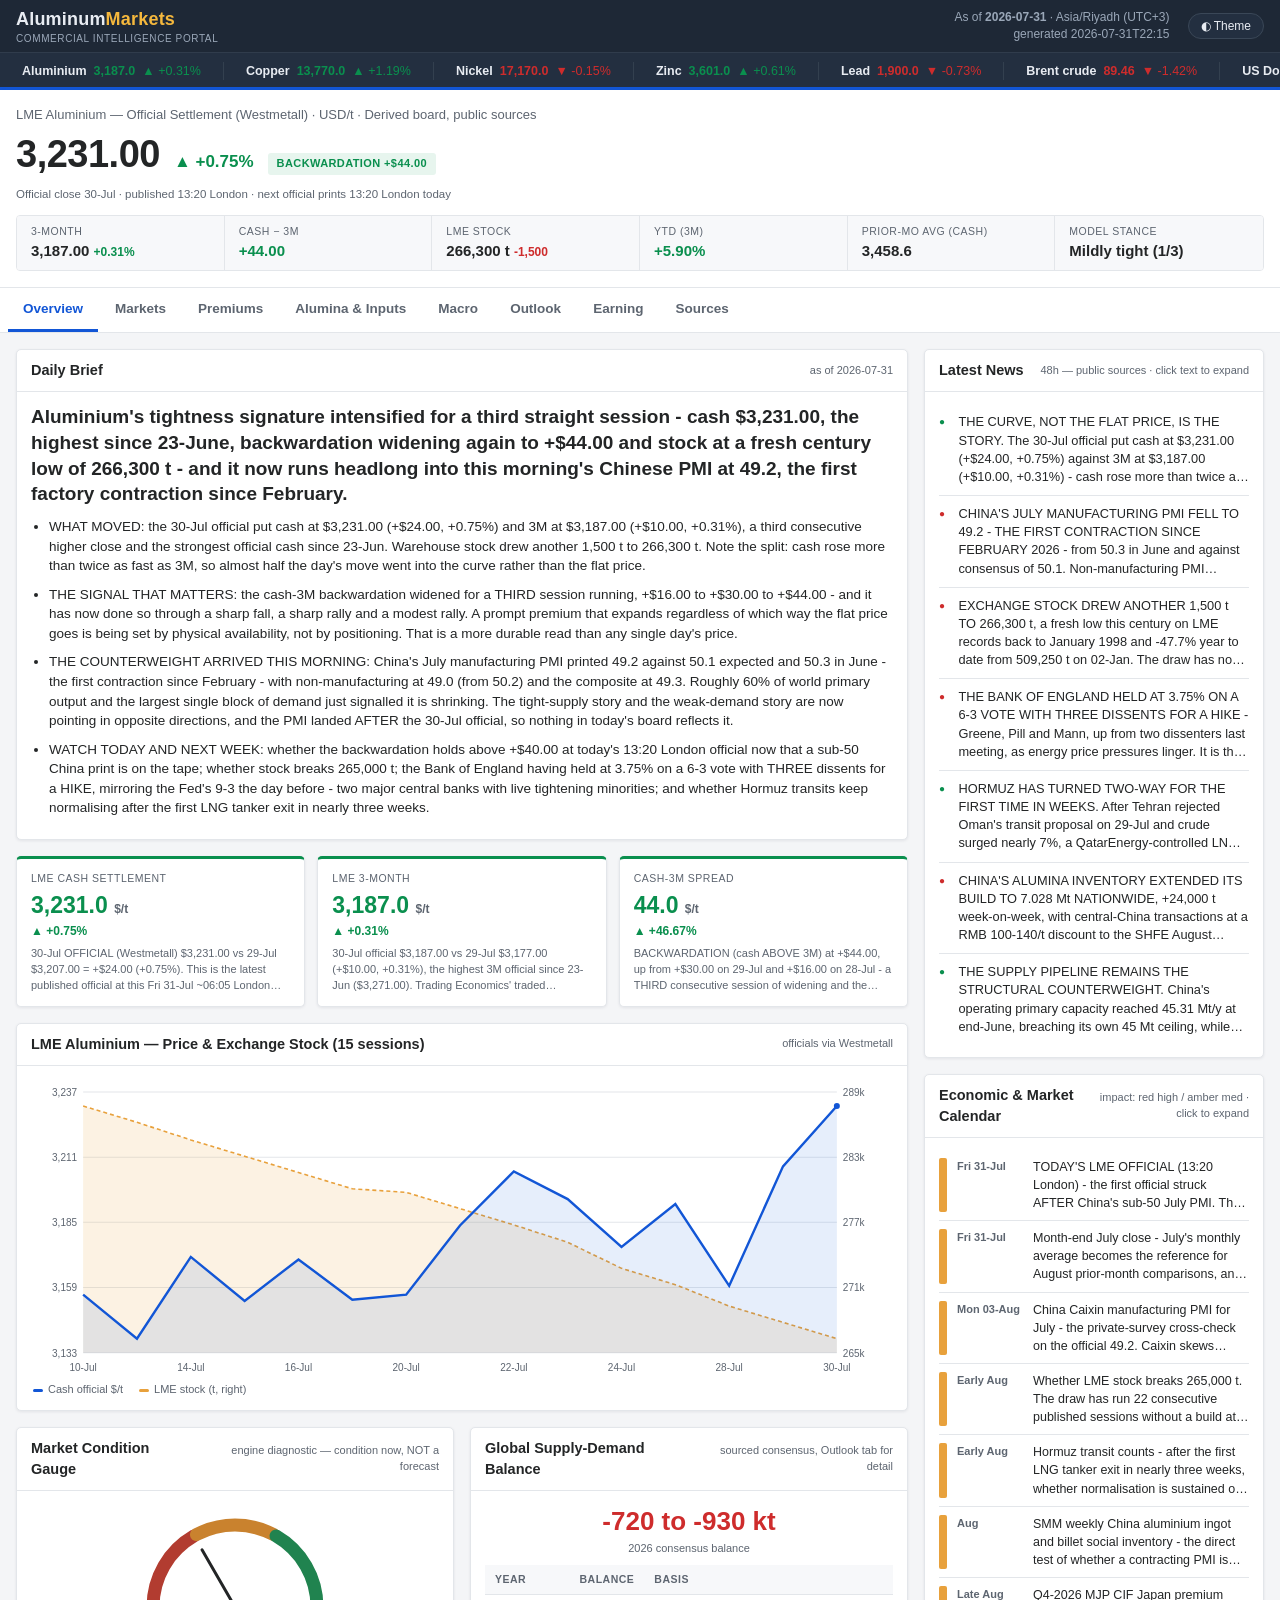
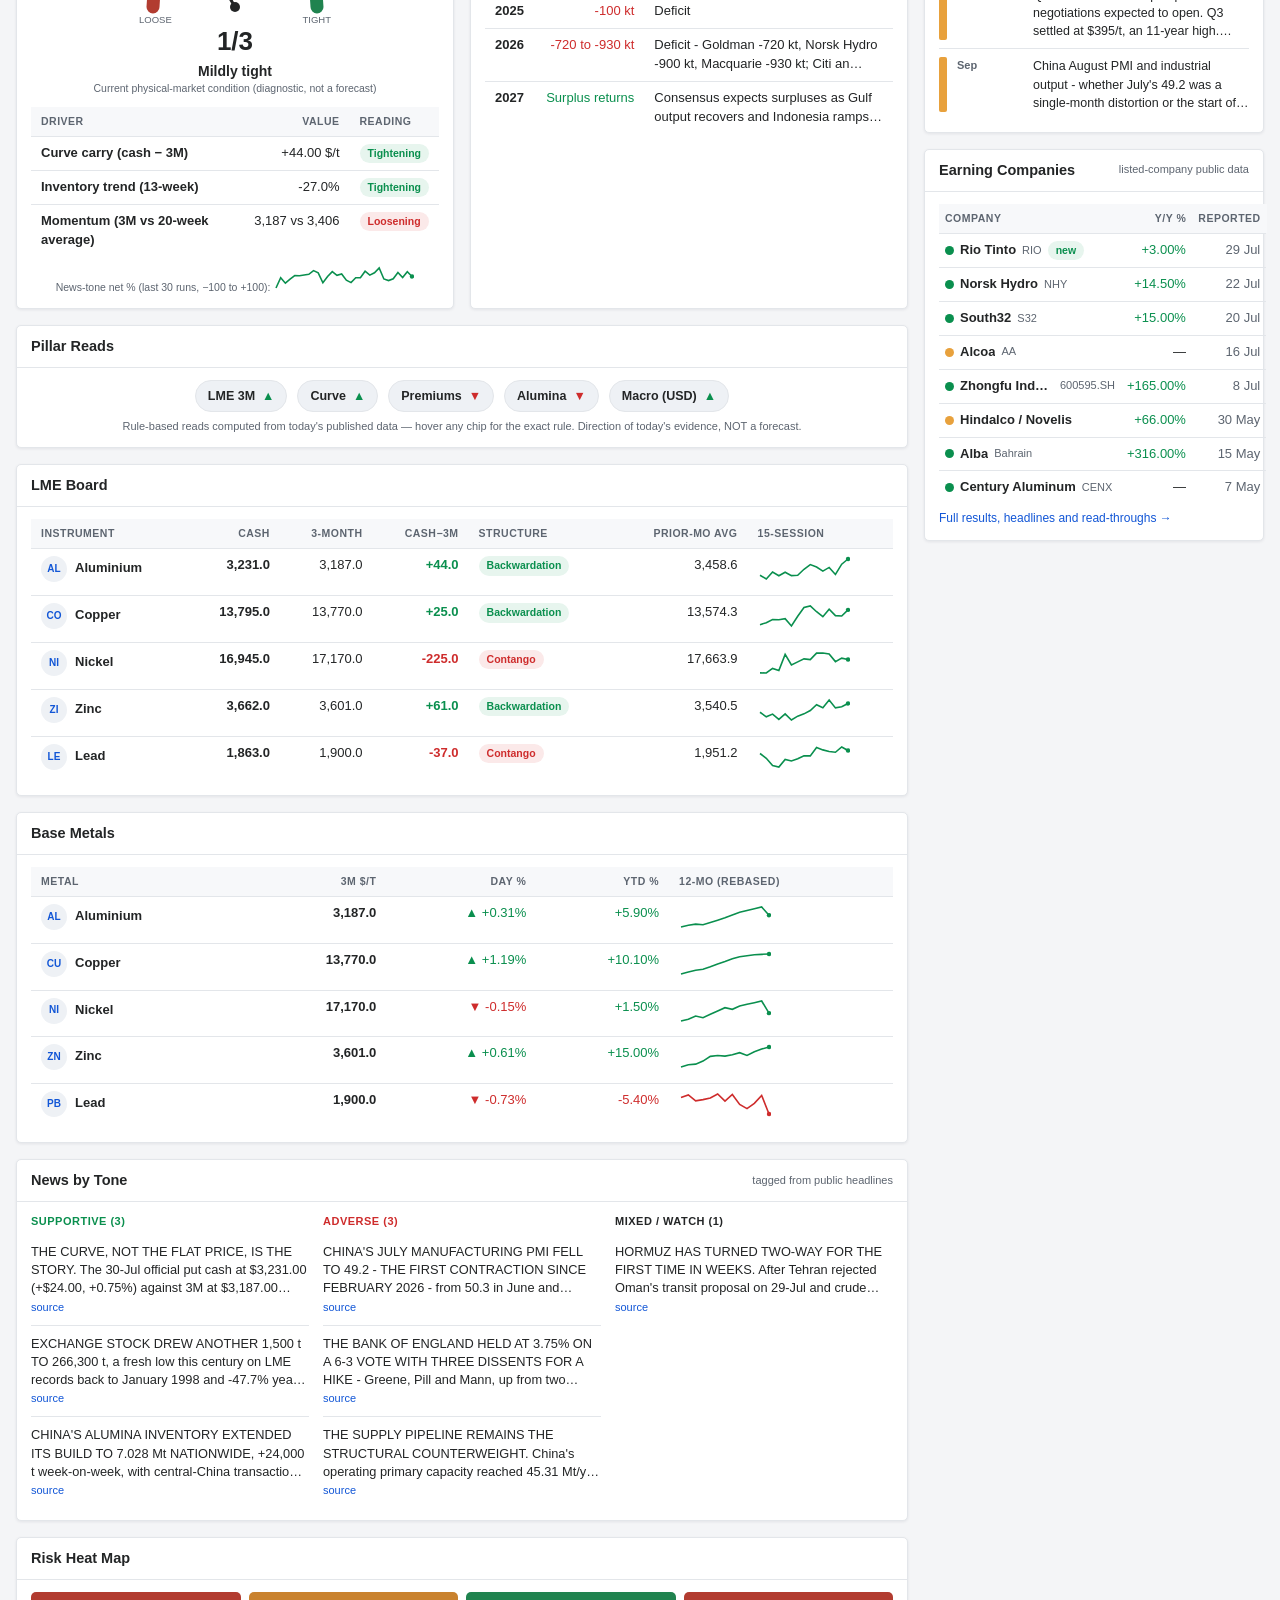
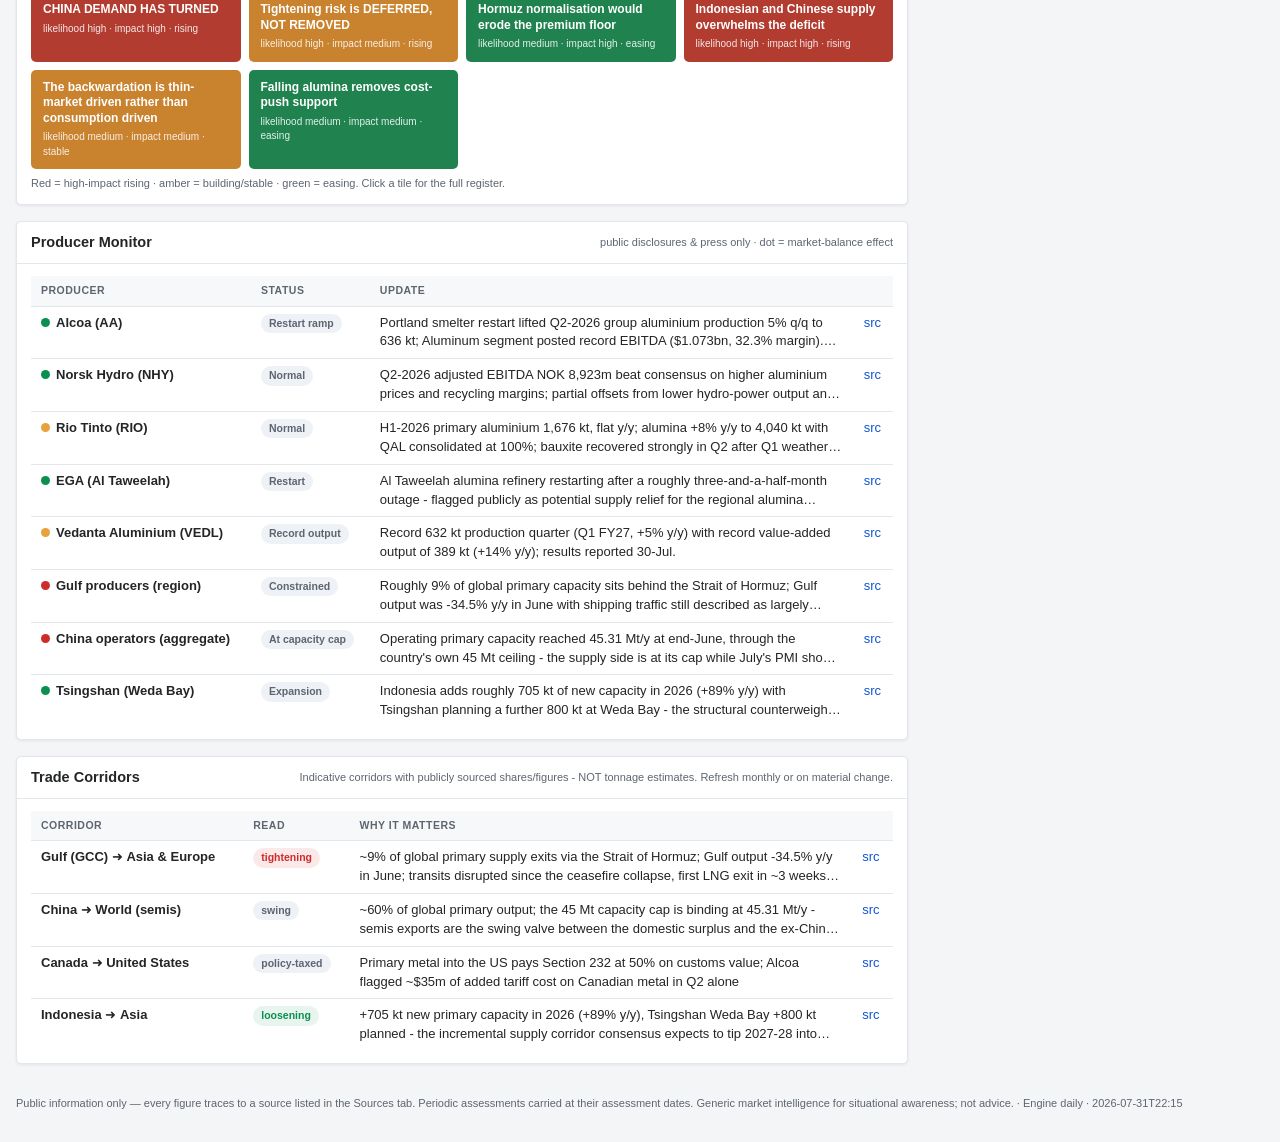
==== commit 799ebc5f: "portal v4.1: review fixes + exec panels (gauge, tones, heat map, earnings history, all-metal sparkli" ====
--- a/index.html
+++ b/index.html
@@ -118,6 +118,18 @@
 .xp.open{display:block;overflow:visible}
 .xp:not(.open):hover{opacity:.85}
 .xp:not(.open)::after{content:'';display:block}
+/* executive panels */
+.hm{display:grid;grid-template-columns:repeat(auto-fit,minmax(170px,1fr));gap:8px}
+.tile{border-radius:5px;padding:10px 12px;color:#fff;cursor:pointer;min-height:66px}
+.tile .tl{font-size:12px;font-weight:700;line-height:1.3}
+.tile .ts{font-size:10px;opacity:.88;margin-top:4px}
+.t-red{background:#b23c30}.t-amber{background:#c9822e}.t-green{background:#20834f}
+.plrs{display:flex;gap:10px;flex-wrap:wrap;justify-content:center}
+.plr{display:flex;align-items:center;gap:7px;background:var(--chip);border:1px solid var(--line);border-radius:16px;padding:6px 12px;font-size:12.5px;font-weight:600;cursor:default}
+.newscols{display:grid;grid-template-columns:repeat(auto-fit,minmax(230px,1fr));gap:14px}
+.ncol h3{font-size:11px;letter-spacing:.5px;text-transform:uppercase;margin-bottom:4px}
+.gz{display:flex;gap:18px;align-items:flex-start;flex-wrap:wrap}
+.bigfig{font-size:26px;font-weight:800}
 /* misc */
 .grid2{display:grid;grid-template-columns:1fr 1fr;gap:16px}
 @media(max-width:800px){.grid2{grid-template-columns:1fr}}
@@ -146,7 +158,7 @@
 </div>
 <div class="footer" id="foot"></div>
 
-<script id="embedded-data" type="application/json">{"meta":{"generated_at":"2026-07-31T21:49","as_of":"2026-07-31","engine_version":"daily","timezone":"Asia/Riyadh (UTC+3)"},"brief":{"headline":"Aluminium's tightness signature intensified for a third straight session - cash $3,231.00, the highest since 23-June, backwardation widening again to +$44.00 and stock at a fresh century low of 266,300 t - and it now runs headlong into this morning's Chinese PMI at 49.2, the first factory contraction since February.","bullets":["WHAT MOVED: the 30-Jul official put cash at $3,231.00 (+$24.00, +0.75%) and 3M at $3,187.00 (+$10.00, +0.31%), a third consecutive higher close and the strongest official cash since 23-Jun. Warehouse stock drew another 1,500 t to 266,300 t. Note the split: cash rose more than twice as fast as 3M, so almost half the day's move went into the curve rather than the flat price.","THE SIGNAL THAT MATTERS: the cash-3M backwardation widened for a THIRD session running, +$16.00 to +$30.00 to +$44.00 - and it has now done so through a sharp fall, a sharp rally and a modest rally. A prompt premium that expands regardless of which way the flat price goes is being set by physical availability, not by positioning. That is a more durable read than any single day's price.","THE COUNTERWEIGHT ARRIVED THIS MORNING: China's July manufacturing PMI printed 49.2 against 50.1 expected and 50.3 in June - the first contraction since February - with non-manufacturing at 49.0 (from 50.2) and the composite at 49.3. Roughly 60% of world primary output and the largest single block of demand just signalled it is shrinking. The tight-supply story and the weak-demand story are now pointing in opposite directions, and the PMI landed AFTER the 30-Jul official, so nothing in today's board reflects it.","WATCH TODAY AND NEXT WEEK: whether the backwardation holds above +$40.00 at today's 13:20 London official now that a sub-50 China print is on the tape; whether stock breaks 265,000 t; the Bank of England having held at 3.75% on a 6-3 vote with THREE dissents for a HIKE, mirroring the Fed's 9-3 the day before - two major central banks with live tightening minorities; and whether Hormuz transits keep normalising after the first LNG tanker exit in nearly three weeks."]},"kpis":[{"id":"lme-cash-settlement","label":"LME Cash settlement","value":3231.0,"unit":"$/t","change_pct":0.75,"trend":"up","note":"30-Jul OFFICIAL (Westmetall) $3,231.00 vs 29-Jul $3,207.00 = +$24.00 (+0.75%). This is the latest published official at this Fri 31-Jul ~06:05 London refresh - today's official prints 13:20 London, so no price here reflects today's session or this morning's Chinese PMI. It is the HIGHEST OFFICIAL CASH SINCE 23-JUN-2026 ($3,263.50) and a third consecutive higher close. avg = June-2026 monthly mean ($3,458.6, 22 sessions); July is not yet a complete month so the prior-month convention still points at June.","decimals":1},{"id":"lme-3-month","label":"LME 3-Month","value":3187.0,"unit":"$/t","change_pct":0.31,"trend":"up","note":"30-Jul official $3,187.00 vs 29-Jul $3,177.00 (+$10.00, +0.31%), the highest 3M official since 23-Jun ($3,271.00). Trading Economics' traded reference closed $3,194.00 (+0.48%) with the prior tick $3,178.60. THE KEY DETAIL: 3M lagged cash badly (+0.31% vs +0.75%) - the curve did the work, not the flat price. Unlike 29-Jul this was NOT a decoupling session: copper 3M also rose 1.19% and zinc 0.61% as the dollar softened (EUR/USD 1.14760 from 1.13820). Support $3,159.50 then $3,133 / $3,116; resistance $3,303 then $3,392. avg = June-2026 3M mean ($3,438.9).","decimals":1},{"id":"cash-3m-spread","label":"Cash-3M spread","value":44.0,"unit":"$/t","change_pct":46.67,"trend":"up","note":"BACKWARDATION (cash ABOVE 3M) at +$44.00, up from +$30.00 on 29-Jul and +$16.00 on 28-Jul - a THIRD consecutive session of widening and the widest prompt premium of the current move. Convention: cash > 3M = backwardation = nearby tightness. What makes this run informative is that the spread has widened through three different flat-price regimes in three sessions - down $32.50 (28-Jul), up $47.50 (29-Jul), up $24.00 (30-Jul). A prompt premium that expands irrespective of price direction is being set by physical availability, not by directional speculation, and it is corroborated by exchange stock at a fresh century low of 266,300 t.","decimals":1}],"lme":{"commentary":"The 30-Jul official extended the rally to a third consecutive higher close: cash $3,231.00 (+$24.00, +0.75%) and 3M $3,187.00 (+$10.00, +0.31%), the strongest official cash since 23-Jun-2026 and a decisive clearance of the 22-Jul $3,205.00 pivot that was only marginally exceeded the day before. THE INFORMATIVE DETAIL IS THE ASYMMETRY, NOT THE LEVEL: cash rose more than twice as fast as 3M, so roughly $14 of the $24 move went into the curve. The cash-3M backwardation widened for a THIRD straight session to +$44.00, from +$30.00 on 29-Jul and +$16.00 on 28-Jul. It has now expanded through three distinct flat-price regimes in three sessions - a $32.50 fall, a $47.50 rally and a $24.00 rally. A prompt premium that widens irrespective of price direction is being set by physical availability rather than by directional positioning, and it is corroborated by exchange stock drawing another 1,500 t to 266,300 t, a fresh low this century on records back to January 1998 and -47.7% year to date. UNLIKE 29-JUL, THIS WAS NOT A DECOUPLING SESSION: the dollar softened materially (DXY -0.85%, EUR/USD 1.14760 from 1.13820) and the complex rose together - copper 3M +1.19%, zinc +0.61% - with nickel -0.15% and lead -0.73% the exceptions. Aluminium's +0.31% on 3M was in fact the more modest half of the board. What separated it was the curve. THE CAVEAT THAT MATTERS FOR READING THIS BOARD: all prices here are the 30-Jul official, published 13:20 London on Thursday. This morning's Chinese PMI at 49.2 - the first factory contraction since February - landed afterwards and is not in any figure shown.","benchmarks":[{"metal":"Aluminium","cash":3231.0,"three_month":3187.0,"average":3458.6,"spread":44.0,"structure":"Backwardation"},{"metal":"Copper","cash":13795.0,"three_month":13770.0,"average":13574.3,"spread":25.0,"structure":"Backwardation"},{"metal":"Nickel","cash":16945.0,"three_month":17170.0,"average":17663.9,"spread":-225.0,"structure":"Contango"},{"metal":"Zinc","cash":3662.0,"three_month":3601.0,"average":3540.5,"spread":61.0,"structure":"Backwardation"},{"metal":"Lead","cash":1863.0,"three_month":1900.0,"average":1951.2,"spread":-37.0,"structure":"Contango"}],"series":{"dates":["30-Jul","29-Jul","28-Jul","27-Jul","24-Jul","23-Jul","22-Jul","21-Jul","20-Jul","17-Jul","16-Jul","15-Jul","14-Jul","13-Jul","10-Jul"],"price":[3231.0,3207.0,3159.5,3192.0,3175.0,3194.0,3205.0,3183.5,3156.0,3154.0,3170.0,3153.5,3171.0,3138.5,3156.0],"stocks":[266300,267800,269300,271275,272775,275175,276775,278275,279775,280100,281600,283100,284600,286225,287725]}},"base_metals":{"board":[{"symbol":"AL","name":"Aluminium","price":3187.0,"day_pct":0.31,"ytd_pct":5.9},{"symbol":"CU","name":"Copper","price":13770.0,"day_pct":1.19,"ytd_pct":10.1},{"symbol":"NI","name":"Nickel","price":17170.0,"day_pct":-0.15,"ytd_pct":1.5},{"symbol":"ZN","name":"Zinc","price":3601.0,"day_pct":0.61,"ytd_pct":15.0},{"symbol":"PB","name":"Lead","price":1900.0,"day_pct":-0.73,"ytd_pct":-5.4}],"history":{"dates":["Jun-25","Jul","Aug","Sep","Oct","Nov","Dec","Jan-26","Feb","Mar","Apr","May","now"],"rebased_base":100,"series":{"AL":[100,103,105,104,108,112,116,121,126,129,132,135,120.6],"CU":[100,104,108,110,115,121,126,132,136,138,140,141,141.7],"NI":[100,101,103,102,104,106,108,107,109,110,111,112,104.7]}}},"premiums":{"regional":[{"region":"MJP Q3 (Main Japanese Port)","premium":395,"unit":"$/t","change":43.5,"basis":"Q3-2026 SETTLED at $395/t CIF Japan (S&P Global Platts, assessed 06-Jul-2026) - an 11-year high (prior peak Q3-2014 $404/t), +11.9-12.9% q/q vs Q2's $350-353. Built from 10 trades between 3 and 6 July at $395/t for a combined minimum 15,500 t/month, July-September loading. QUARTERLY BASIS: this does not re-price daily and no fresher public print exists at this refresh. Producer offers had opened at $480/t (25-May), $460/t (26-May) and a final $440/t (23-Jun) which lapsed on 26-Jun; buyers resisted above $400. Q4-2026 talks are expected to open around late August - and they will now open against an LME backwardation that has widened for THREE consecutive sessions to +$44.00 and a fresh century low in exchange stock, but also against a Chinese manufacturing PMI that has just fallen into contraction at 49.2. avg = Q1-26 settlement ($195).","status":"amber"},{"region":"CIF Japan spot (MJP spot)","premium":370,"unit":"$/t","change":0,"basis":"Platts CIF Japan spot P1020/P1020A $370/t over LME cash, assessed 06-Jul-2026. PERIODIC ASSESSMENT - this is the freshest publicly retrievable mark and is now 25 days old; it is carried at its assessment date and is NOT a 31-Jul value. No daily move should be inferred from it. Against the 30-Jul cash of $3,231.00 an all-in Japanese delivered equivalent computes to roughly $3,601/t, of which the premium is about 10.3%. A firmer yen (USD/JPY back below 160, -2.1%) raises the local-currency cost of that metal at the margin.","status":"green"},{"region":"European Duty Unpaid (EDU)","premium":485,"unit":"$/t","change":0,"basis":"European P1020A duty-unpaid in-warehouse Rotterdam, carried at its last public assessment. PERIODIC ASSESSMENT, not a daily mark - no fresher free public print is available at this refresh, so the value is held at its assessment date rather than implied to have moved. The duty-unpaid leg is the cleanest read on genuine European physical tightness because it excludes both the 6% EU import duty and CBAM.","status":"green"},{"region":"Billets Rotterdam Duty-Paid","premium":1212.5,"unit":"$/t","change":0.0,"basis":"6063 extrusion billet premium, in-warehouse duty-paid Rotterdam (Fastmarkets MB-AL-0002 basis), carried at its last public assessment date. PERIODIC ASSESSMENT - not refreshed daily. Billet premiums carry the duty-paid structure plus the conversion spread over P1020, so they move with both metal availability and extruder order books; European extrusion demand remains the soft spot in the regional balance, and TTF gas around EUR 58.5/MWh continues to cap any restart economics.","status":"green"},{"region":"MW US Transaction (Platts)","premium":2380,"unit":"$/t","change":-16,"basis":"US Midwest transaction premium, carried at its last public assessment date. PERIODIC ASSESSMENT, not a daily mark. TARIFF-INFLATED: this level is not comparable with pre-2026 history because Section 232 at 50% now sits inside it. See the decomposition on the US duty-paid row.","status":"green"},{"region":"US Midwest Duty-Paid","premium":2380,"unit":"$/t","change":-16,"basis":"US Midwest duty-paid P1020A premium, carried at its last public assessment date (periodic, not daily). THE TARIFF DECOMPOSITION IS RE-COMPUTED EVERY RUN because it is a function of the current LME cash: at the 30-Jul cash of $3,231.00 the Section 232 leg alone is 0.50 x $3,231.00 = $1,615.50/t, UP $12.00/t from $1,603.50/t at the 29-Jul cash purely by arithmetic. Every $100 on LME cash mechanically adds $50/t of tariff cost to US duty-paid metal before any change in physical tightness. The residual over that tariff leg is the genuine market premium; the dashboard computes it from the current cash rather than fabricating a freight/financing/tightness split.","status":"green"}],"settlements":[{"quarter":"Q1-26 sett.","MJP":195,"CIF Japan":195,"EU duty-unpaid":519.1},{"quarter":"Q2-26 sett.","MJP":351.5,"CIF Japan":319.5,"EU duty-unpaid":612.5},{"quarter":"Q3-26 settled","MJP":395,"CIF Japan":395,"EU duty-unpaid":542.5},{"quarter":"Now (CIF Japan spot)","MJP":370,"CIF Japan":370,"EU duty-unpaid":485}],"tariffs":[{"region":"United States","rate":"50%","instrument":"Section 232","status":"amber","note":"Full customs value; eff. 08-Jun-2026 → 31-Dec-2027"},{"region":"European Union","rate":"6% + CBAM","instrument":"Import duty","status":"amber","note":"Structural floor plus carbon border adjustment"}],"drivers":[{"text":"Hormuz is now genuinely two-way: oil gave back 1.4% on 30-Jul as transits showed the first signs of normalising in weeks — Gulf war-risk insurance is quoted at 3-10% of hull value against roughly 0.25% before the conflict - a $3m-$10m cost on a $100m vessel versus about $250,000. Roughly 9% of global primary aluminium capacity sits behind this waterway and Gulf output was -34.5% y/y in June. THE DIRECTION OF TRAVEL CHANGED THIS WEEK: after Tehran rejected Oman's Hormuz proposal on 29-Jul and crude surged nearly 7%, a QatarEnergy-controlled LNG tanker exited the strait bound for Pakistan - the first in nearly three weeks - and Brent then eased about 1.4% to roughly $89.46 as tankers continued to ply conflict-zone waters. Trading Economics still describes shipping traffic as largely stalled. If transits normalise durably, the largest single component of the current premium floor begins to erode; if they do not, the constraint persists. This driver is two-sided for the first time in weeks and should not be treated as a one-way support.","source":"Reuters via Business Recorder - QatarEnergy-controlled LNG tanker heads to Pakistan after exiting Hormuz, first in nearly three weeks","url":"https://www.brecorder.com/news/40432505/qatarenergy-controlled-lng-tanker-heads-to-pakistan-after-exiting-hormuz-first-in-nearly-three-weeks"},{"text":"US Section 232 at 50% is now $1,615.50/t of the US duty-paid premium - the 30-Jul cash rise added $12.00/t of tariff cost by arithmetic alone — Aluminium articles made entirely or almost entirely of aluminium pay 50% ad valorem on full customs value; derivative aluminium content pays 25%. The 50%/25% structure originates in Proclamation 11021 of 02-Apr-2026 and carries no stated end date - the 08-Jun-2026 to 31-Dec-2027 window in the 01-Jun-2026 proclamation (91 FR 34085, CBP CSMS #68855869) applies only to the Annex I-C reduced-rate carve-outs, which set 15% all-in for Japan, Korea, the UK, Switzerland, Taiwan and EU members. A 20-Jul-2026 proclamation additionally creates a Commerce-administered onshoring incentive under which companies with an approved plan to build or expand a US primary smelter, with construction beginning by 20-Jan-2029, may import at HALF the applicable rate (25% rather than 50%); no CBP guidance for that measure has been issued yet. MECHANICS THIS RUN: at the 30-Jul cash of $3,231.00 the tariff leg is 0.50 x 3,231.00 = $1,615.50/t, up from $1,603.50/t at the 29-Jul cash. The policy leg moves with the metal price whether or not the physical market changes at all.","source":"US Customs and Border Protection - CSMS #68855869, Section 232 aluminium tariff guidance","url":"https://www.cbp.gov/trade/programs-administration/trade-remedies/section-232-tariffs-aluminum"},{"text":"The EU stack is duty plus CBAM: 6% import duty, and from January 2026 the benchmark Rotterdam duty-paid assessment embeds CBAM cost — The EU applies a 6% import duty on primary aluminium from non-preferential origins. Separately, from January 2026 Fastmarkets' benchmark European P1020A in-warehouse duty-paid Rotterdam assessment includes additional CBAM (Carbon Border Adjustment Mechanism) costs in the same way it already reflects the import duty. That is a methodology change with a real consequence: the European duty-paid premium is no longer a pure physical-tightness signal, it is a physical signal plus two policy layers. The duty-UNPAID assessment is the cleaner read on genuine regional availability, which is why both are carried on this board.","source":"Fastmarkets - Aluminium P1020A premium, in-whs dp Rotterdam methodology (CBAM inclusion from January 2026)","url":"https://www.fastmarkets.com/commodity-prices/aluminium-p1020a-premium-in-whs-dp-rotterdam-dollar-tonne-mb-al-0004/"},{"text":"The demand side just turned: China's July manufacturing PMI at 49.2 is the first contraction since February and cuts against every premium in the stack — Official manufacturing PMI fell to 49.2 in July from 50.3 in June against consensus of 50.1, the first sub-50 reading since February 2026; non-manufacturing fell to 49.0 from 50.2 and the composite output index to 49.3. China is roughly 60% of world primary output and the single largest block of demand. Regional premiums are ultimately a function of where metal wants to go: a contracting Chinese factory sector both frees up domestic units and weakens the pull that supports ex-China premiums. This print landed on the morning of 31-Jul, AFTER the 30-Jul LME official, so no price or premium on this board yet reflects it. It is the clearest public counterweight to the tightness narrative currently visible.","source":"Xinhua / China NBS - China's non-manufacturing PMI drops to 49 in July (31-Jul-2026)","url":"https://english.news.cn/20260731/66ace940492c4932b502ab83350ce6a0/c.html"}]},"alumina":{"prices":[{"label":"Alumina FOB Western Australia (SMM)","value":328.0,"unit":"$/t","note":"SMM assessment $328/mt FOB Western Australia, 09-Jul-2026 - the freshest publicly retrievable ex-China spot mark; no fresher free print is available at this refresh, so it is carried at its assessment date and is NOT a 31-Jul value (22 days old). Against the 30-Jul LME 3M of $3,187.00 this sits at roughly 10.3% of the metal price, comfortably inside the range that leaves smelter margins intact. The China-side direction of travel is softer: national alumina inventory built again to 7.028 Mt, +24,000 t week-on-week, with central-China transactions at a RMB 100-140/t discount to the SHFE August contract and the weakening trend persisting.","status":null},{"label":"Alumina API / Platts FOB Australia","value":330.0,"unit":"$/t","note":"Platts FOB Australia $330/t, 26-Jun-2026 (via S&P Global CERA trade review, published 17-Jul) - up from ~$305/t in early June, then rolling over into July on supply recovery. Quarterly context: Q2-2026 average $307.42/t versus Q1 $306.91/t; Platts CIF China averaged $340.74/t in Q2, +2.83% q/q. S&P CERA puts the 2026 global alumina balance at a 1.79 Mt SURPLUS, narrowing from 2.4 Mt in 2025. STALE - 33 days old.","status":null},{"label":"SMM Alumina Index (China)","value":2730.0,"unit":"Y/t","note":"SMM Alumina Index CNY 2,730.17/mt, 16-Jul-2026, -12.8 CNY week-on-week. Regional spot: Shandong 2,710-2,780 (-10 w/w), Henan 2,730-2,800 (-15), Shanxi 2,750-2,800 (-15), Guangxi 2,600-2,680 (-40), Guizhou 2,760-2,800 (flat). Mysteel's national weighted average was CNY 2,762/t on 10-Jul, -14 w/w, with near-term guidance of CNY 2,600-2,750/t. China's alumina operating rate was 75.04% (+0.66pp w/w) on 88.86 Mt/y operating capacity, weekly output 1.704 Mt.","status":null},{"label":"Platts FOB Australia (CME futures)","value":309.4,"unit":"$/t","note":"Alumina FOB Australia (Platts) CME futures $309.40/t, -0.50% on the session, 24-Jul-2026 via TradingView - the latest published settlement retrievable free of charge and the freshest forward-looking ex-China reference in this table; 6 days old at this refresh. Easing on the building ex-China surplus as EGA's Al Taweelah refinery ramps back after a three-and-a-half-month outage. NEW SUPPLY-SIDE OFFSET FROM THE 29-JUL RIO TINTO RELEASE: Yarwun will be cut 40% from October 2026 on tailings constraints, which removes a tranche of Australian alumina from the surplus in Q4.","status":null},{"label":"Bauxite (Guinea, CIF China)","value":70.0,"unit":"$/dmt","note":"~$70/mt traded (SMM, 05-Jun-2026); Guinea 45/3 grade CIF South China ~$71/mt (22-Jun); Platts CIF China assessed a $69.50/dmt Q2 high on 11-Jun. STALE - the freshest publicly retrievable print is 54 days old and SMM's live assessment is paywalled. Oversupply is deepening: Guinea shipped a RECORD 114.8 Mt in H1-2026, +15% y/y (Mining Weekly, 23-Jul), and China imported 120.93 Mt in H1 (+17.4% y/y). A 2026 export cap near 150 Mt has been considered but NOT implemented.","status":null},{"label":"Caustic soda (China alumina-plant contract, Shanxi)","value":2090.0,"unit":"Y/t","note":"CNY 2,090/t delivered, 50% ion-membrane liquid on a 100% NaOH basis, July purchase price held flat month-on-month at Shanxi alumina plants (SMM, 02-Jul-2026). NOTE: no public FOB NE Asia caustic assessment for July 2026 exists - ICIS and Argus both assess it behind paywalls, and the only free reference ($500-510/t flake FOB NE Asia) is undated 2026 commentary, so it is not published here. This Chinese contract line is the dated, sourceable substitute.","status":null},{"label":"Lime / quicklime (China average)","value":163.0,"unit":"$/t","note":"$163/MT China monthly average for June 2026, against $156/MT in Q1-2026 (IMARC quicklime pricing report). No alumina-refinery-grade lime assessment is published publicly and there is no liquid global index - the causticisation reagent is largely regional and contract-priced, so this generic average is indicative only.","status":null}],"notes":["Alumina is the largest single raw-material line in the smelter cost stack, so the direction of travel matters as much as the level. At roughly $328/t FOB Western Australia against a 30-Jul LME 3M of $3,187.00, alumina is about 10.3% of the metal price - comfortably inside the range that leaves conversion margins intact.","THE CHINA SIDE IS SOFTENING FURTHER: national alumina inventory extended its build to 7.028 Mt, +24,000 t week-on-week, with central-China transactions at a RMB 100-140/t discount to the SHFE August contract and alumina futures seeing sharp position reduction. Bauxite index softness and broadly stable caustic soda are pulling refining costs lower. (SMM via AlCircle, late July 2026)","The two-sidedness should be stated plainly: falling alumina widens smelter margins, but it also removes a cost-push floor beneath the metal price. A metal price supported by a genuine physical squeeze is more durable than one supported by marginal production cost - and right now the cost floor is falling while the price rises.","ALL ALUMINA MARKS ON THIS BOARD ARE PERIODIC ASSESSMENTS carried at their published dates, not daily values. No daily move should be inferred from them."],"history":{"dates":["Q1-26 avg","Q2-26 avg","Now (Jul)","Q3-26e"],"series":{"FOB Australia ($/t)":[306.9,307.4,328,320],"API ex-China ($/t)":[331.4,340.7,330,325]}}},"inputs":{"items":[{"label":"Calcined petroleum coke (CPC, anode-grade)","value":470.0,"unit":"$/t","note":"No public CPC spot print exists for July 2026; the sourceable frame is a $468-524/MT expected range for 2026 with Q1 regional marks of US $385, China $359, Brazil $450, South Korea $586. The feedstock IS dated and rising: Shandong green petcoke settled the June cycle at CNY 3,727.4/t for 3A (+30.5 MoM), 3,470.5 for 3B and 2,868.8 for 3C (published 17-Jul), which is pushing calcined costs up. Petcoke is 70.4% of prebaked anode cost.","status":"red"},{"label":"Coal tar pitch (CTP)","value":4940.0,"unit":"Y/t","note":"Modified CTP June settlement cycle: Shandong CNY 4,938/t (+96 MoM) and Shanxi CNY 4,940/t (+214 MoM), published 17-18 Jul-2026; H1-2026 average CNY 5,009.2/t. Anode binder and a by-product of steel coke ovens, so supply is tied to steel output and the spot market is thin. CTP is 14.95% of prebaked anode cost.","status":"amber"},{"label":"Pre-baked anodes","value":5683.0,"unit":"Y/t","note":"CNY 5,683/t cash (5,707 acceptance) - July 2026 procurement benchmark at a major Shandong smelter, +CNY 30/t month-on-month, published 17-18 Jul-2026. This SNAPPED a run of declines. Production cost is about CNY 5,615.92/t so the average producer margin is only +CNY 67.08/t - margins hover just above breakeven. H2-2026 expected range CNY 5,100-5,800/t on ample supply and firm demand.","status":"amber"},{"label":"Electricity (smelter power)","value":30.0,"unit":"$/MWh","note":"NO DATED 2026 PUBLIC BENCHMARK EXISTS - power is contracted bilaterally and not publicly assessed, so this range is indicative only. Secondary references put China smelters at roughly $40-60/MWh, Europe $70-110/MWh and Canada $26.50-41.00/MWh, with long-term contract economics around $40/MWh against a global specific consumption of ~13,990 kWh/t. The dated, tradeable proxies moved AGAINST smelters this run: Brent +3.64% to $87.15 on 29-Jul and TTF at EUR 56.37/MWh, +31.65% month-on-month with EU storage 54.2% full against 65% a year earlier. Europe's $1,200-1,500/t energy cost versus $650-850/t elsewhere remains the structural swing factor.","status":"red"},{"label":"Aluminium fluoride (AlF3)","value":11280.0,"unit":"Y/t","note":"CNY 11,280-11,700/t, SMM fluoride-salt weekly, 25-Jun-2026 - 34 days stale, the freshest publicly retrievable mark. SMM noted cost pressure continuing to transmit through with support building beneath prices.","status":"amber"},{"label":"Cryolite / bath makeup","value":7000.0,"unit":"Y/t","note":"CNY 7,000-8,500/t, stable, SMM fluoride-salt weekly, 25-Jun-2026 - 34 days stale. Bath chemistry makeup; small share of cash cost and rarely the binding constraint.","status":"green"},{"label":"Cathode / graphite blocks","value":null,"unit":"$/set","note":"NO 2026 PUBLIC PRINT EXISTS. The latest publicly retrievable data is 28-Nov-2025 (North China: 30% graphitised CNY 7,600/t, 50% CNY 8,300/t, SM grade-1 roasted CNY 14,200/t, grade-2 CNY 16,300/t) and is now eight months old, so no value is published on this line. Cathode blocks are a reline consumable and behave more like capex than an operating input.","status":"amber"},{"label":"Silicon metal","value":9100.0,"unit":"Y/t","note":"SMM East China oxygen-blown #553 CNY 9,100-9,300/mt (+450 week-on-week) and #441 CNY 9,400-9,500/mt (+400 w/w), 17-Jul-2026 - a firm move on a China-concentrated supply base. Cross-check on a different basis: Trading Economics silicon CNY 8,270/t on 28-Jul (+0.12%). Alloying demand competes directly with polysilicon and PV.","status":"amber"},{"label":"Magnesium (99.9%)","value":15700.0,"unit":"Y/t","note":"99.90% Mg ingot, Fugu main producing area CNY 15,700-15,800/mt (-50 day-on-day) with mainstream trades around 15,700; FOB China $2,220-2,330/mt (SMM, July 2026). Producers are holding prices firm but weak downstream demand is dragging the market into consolidation. China-concentrated supply.","status":"amber"},{"label":"Copper (LME)","value":13606.0,"unit":"$/t","note":"LME copper 3M official $13,606.00 on the 28-Jul session, -1.20% versus $13,771.00 on 27-Jul, and +8.8% YTD against the 02-Jan-2026 3M official of $12,511.00. Copper fell alongside aluminium on the same dollar/Fed driver. Fully exchange-transparent - the most reliable line in this table. Copper stock drew to 268,775 t.","status":"green"},{"label":"Ti-B grain refiner (AlTi5B1)","value":null,"unit":"$/t","note":"NO PUBLIC PRICE EXISTS FOR THIS PRODUCT. SMM, Fastmarkets and Argus do not assess AlTi5B1 grain refiner; only supplier catalogue listings are available, so no value is published. Bilateral contract pricing, immaterial share of cash cost.","status":"green"}],"logistics":[{"label":"Strait of Hormuz transit","status":"amber","note":"The picture turned two-way for the first time in weeks. On 29-Jul Tehran REJECTED Oman's proposed 50-50 arrangement for managing the strait and airstrikes widened, sending crude up nearly 7% to roughly $90.5/bbl Brent - and Reuters attributed aluminium's 0.9% intraday gain directly to the resulting Gulf supply worry, on a session when copper fell 0.4%. THEN ON 30-JUL a QatarEnergy-controlled LNG tanker exited Hormuz bound for Pakistan, the FIRST in nearly three weeks, and oil slipped as tankers continued to ply conflict-zone waters. Roughly 9% of global primary aluminium capacity and about 80-85% of Gulf aluminium exports depend on this route; Gulf output was -34.5% y/y in June at 332 kt following the March smelter attacks. Commercial transits were at a three-week low as of 27-Jul against roughly 100 ships a day pre-war. Whether Thursday's departure becomes a trend or a one-off is now the single largest swing factor in the premium structure."},{"label":"Red Sea corridor","status":"amber","note":"Bab el-Mandeb traffic has been reported steady despite the Houthi threat, keeping the Suez routing viable for Europe-bound metal and alumina. This remains the less binding of the two chokepoints, but it is a second-order exposure that would compound sharply if Hormuz stays shut into Q4."},{"label":"Gulf war-risk insurance","status":"red","note":"War-risk premiums for Gulf transits are quoted at 3-10% of hull value against roughly 0.25% before the conflict - $3m-$10m on a $100m vessel versus about $250,000 - after Iran resumed tanker attacks and struck two UAE supertankers on 14-Jul. Roughly $7m per transit is the commonly cited working figure. Around 6,000 seafarers were reported trapped in the region. This is the single largest non-tariff cost wedge in Gulf-origin delivered prices and it re-escalated with the 29-Jul news."},{"label":"Baltic Dry Index (BDI)","status":"green","note":"Off a mid-month peak near 2,944. Dry-bulk direction matters most for bauxite and alumina freight into China, where Guinea shipped a record 114.8 Mt in H1. Easing bulk rates partly offset the war-risk wedge on the alumina leg."},{"label":"Container freight (Drewry WCI)","status":"green","note":"Drewry's World Container Index fell 4% to $4,374 per 40ft on 23-Jul, with Shanghai-Rotterdam at $4,824, after peaking at $4,639 on 09-Jul - the highest since September 2024 and roughly 61% above a year earlier. Direction is easing, but several carriers have filed Emergency Fuel Surcharges effective August 2026 on continued Hormuz disruption, so realised container cost falls more slowly than the index."},{"label":"Incoterms / demurrage","status":"red","note":"EGA's force majeure on European billet contracts, declared 12-Apr-2026, remained in force as of 20-Jul. Contract mechanics - war-risk clauses, demurrage exposure and force-majeure triggers - remain live commercial variables wherever Gulf-origin metal or Hormuz-transiting alumina is involved. Indonesia has separately delayed alumina and nickel shipments over a regulatory gap on rare-earth content in cargoes, with no rule defining a maximum allowable level."}]},"macro":{"row":[{"label":"Brent crude","value":89.46,"unit":"$/bbl","day_pct":-1.42,"note":"Brent around $89.46 at this 31-Jul refresh, easing about 1.4% and extending the pullback from the 29-Jul near-7% surge, as tankers continued to transit conflict-zone waters and a QatarEnergy-controlled LNG carrier exited Hormuz - the first in nearly three weeks. Crude is still set for a strong monthly advance. The read-across stays two-sided: energy is the largest single smelter cost line, so the same Gulf escalation that bids the metal also raises the cost of making it. A sustained retreat in Brent removes some of the supply-fear premium embedded in the flat price. (Trading Economics)","status":null},{"label":"US Dollar Index","value":100.03,"unit":"DXY","day_pct":-0.85,"note":"DXY around 100.03, DOWN roughly 0.85% and back below the 101 handle after being described as near one-month highs during the 29-Jul session. THE CONTRAST WITH YESTERDAY MATTERS: on 29-Jul aluminium rose alone into a firm dollar; on 30-Jul the dollar softened and the whole complex rose with it - copper 3M +1.19%, zinc +0.61%. So 30-Jul was NOT a decoupling session, it was a macro-assisted one. Strip the dollar tailwind out and aluminium's +0.31% on 3M was the more modest half of the move; the curve did the rest. (Trading Economics)","status":null},{"label":"EUR/USD","value":1.1476,"unit":null,"day_pct":0.83,"note":"EUR/USD at 1.14760 on the 30-Jul LME FX fix (Westmetall MTLE), up 0.83% from 1.13820 on 29-Jul; the ECB fixing matched at 1.14760. The ECB held its deposit rate at 2.25% on 23-Jul. The euro-side energy exposure remains the binding constraint on any European smelter restart: TTF gas is around EUR 58.5/MWh having touched EUR 64.02/MWh on 24-Jul, an 18-week high, with EU storage well behind last year.","status":null},{"label":"USD/CNY","value":6.7468,"unit":null,"day_pct":-0.2,"note":"Yuan 6.74676, firming about 0.20%. THE DOMINANT CHINA DATAPOINT THIS RUN IS THE PMI: July manufacturing 49.2 (June 50.3, consensus 50.1), the first sub-50 print since February 2026; non-manufacturing 49.0 from 50.2; composite output 49.3. Against that, China's operating primary capacity reached 45.31 Mt/y at end-June, BREACHING its own 45 Mt ceiling - so the supply side is at its cap while the demand side has just turned negative. Domestic alumina inventory extended its build to 7.028 Mt, +24 kt w/w. The most-traded SHFE aluminium contract settled around RMB 23,480/t.","status":null},{"label":"USD/JPY","value":159.96,"unit":null,"day_pct":-2.1,"note":"Yen 159.964, STRENGTHENING sharply by about 2.1% - a notable move that takes USD/JPY back below 160 from roughly 163.4. A firmer yen raises the local-currency cost of dollar-denominated metal for Japanese buyers and is a mild negative at the margin for MJP appetite, with Q4-2026 CIF Japan negotiations expected to open around late August.","status":null},{"label":"US 10Y yield","value":4.68,"unit":"%","day_pct":-0.01,"note":"US 10-year around 4.677%, effectively unchanged. The curve context is the story: the Fed held at 3.50-3.75% on 29-Jul on a 9-3 vote with three dissents FOR a hike, and the Bank of England held at 3.75% on 30-Jul on a 6-3 vote with three dissents FOR a hike (Greene, Pill, Mann). Two major central banks now carry a sizeable minority arguing rates should be higher, with the 30-year Treasury yield at its highest since 2007. Tightening risk is deferred, not removed.","status":null}],"events":[{"date":"31-Jul 02:30 London","event":"CHINA JULY MANUFACTURING PMI 49.2, FIRST CONTRACTION SINCE F","importance":"high","note":"CHINA JULY MANUFACTURING PMI 49.2, FIRST CONTRACTION SINCE FEBRUARY 2026 - down from 50.3 in June and below consensus of 50.1. Non-manufacturing PMI 49.0 (from 50.2); composite output index 49.3. The largest single block of aluminium demand has signalled contraction across both factory and services activity. Landed AFTER the 30-Jul LME official, so no price on this board reflects it. (Xinhua / NBS)"},{"date":"30-Jul 13:20 London","event":"LME 30-JUL OFFICIAL","importance":"high","note":"LME 30-JUL OFFICIAL: aluminium cash $3,231.00 (+$24.00, +0.75%), 3M $3,187.00 (+$10.00, +0.31%), stock 266,300 t (-1,500 t). Cash is the highest official since 23-Jun-2026. Cash-3M backwardation widened a third consecutive session to +$44.00. (Westmetall)"},{"date":"30-Jul 12:00 London","event":"BANK OF ENGLAND HELD BANK RATE AT 3.75% ON A 6-3 VOTE - the ","importance":"high","note":"BANK OF ENGLAND HELD BANK RATE AT 3.75% ON A 6-3 VOTE - the fifth hold this year, but with THREE dissents for a 25bp HIKE (Greene, Pill, Mann), up from two at the previous meeting, as energy price pressures linger. Governor Bailey played down the prospect of hikes at the press conference. One day after the Fed's 9-3 hold with three hike dissents. (CNBC / Bloomberg)"},{"date":"30-Jul","event":"BROAD BASE-METALS SESSION, NOT A DECOUPLING","importance":"medium","note":"BROAD BASE-METALS SESSION, NOT A DECOUPLING: the dollar softened (DXY -0.85%; EUR/USD 1.14760 from 1.13820 on the LME fix) and copper 3M rose 1.19% to $13,770 with zinc +0.61% to $3,601. Nickel -0.15% and lead -0.73% were the exceptions. Aluminium's distinguishing feature was the CURVE rather than the flat price. (Westmetall officials)"},{"date":"30-Jul","event":"COPPER STOCK DREW 6,900 t TO 255,400 t on the same session -","importance":"medium","note":"COPPER STOCK DREW 6,900 t TO 255,400 t on the same session - the base-metals complex is drawing inventory broadly, not just aluminium, which argues part of the tightness signal is systemic rather than aluminium-specific. Zinc stock 100,700 t (-1,100 t); lead 445,850 t (-1,350 t); nickel unchanged at 267,522 t. (Westmetall)"},{"date":"30-Jul","event":"OIL EASED ~1.4% TO ABOUT $89.46 BRENT after the 29-Jul near-","importance":"medium","note":"OIL EASED ~1.4% TO ABOUT $89.46 BRENT after the 29-Jul near-7% surge, with a QatarEnergy-controlled LNG tanker having exited Hormuz bound for Pakistan - the first in nearly three weeks - and tankers continuing to transit conflict-zone waters. Crude still set for a strong monthly advance. (Trading Economics / Reuters via Business Recorder)"},{"date":"30-Jul","event":"CHINA ALUMINA INVENTORY EXTENDED ITS BUILD to 7.028 Mt natio","importance":"medium","note":"CHINA ALUMINA INVENTORY EXTENDED ITS BUILD to 7.028 Mt nationwide, +24,000 t week-on-week, with central-China transactions at a RMB 100-140/t discount to the SHFE August contract and the weakening trend persisting. Alumina cost pressure on smelters continues to ease. (SMM / AlCircle)"},{"date":"30-Jul","event":"USD/JPY FELL ABOUT 2.1% TO 159.96, back below 160 from rough","importance":"medium","note":"USD/JPY FELL ABOUT 2.1% TO 159.96, back below 160 from roughly 163.4 - a firmer yen raises the local-currency cost of dollar-denominated metal for Japanese buyers ahead of Q4-2026 CIF Japan premium talks expected to open around late August. (Trading Economics)"}]},"news":{"headlines":[{"ts":null,"title":"THE CURVE, NOT THE FLAT PRICE, IS THE STORY. The 30-Jul official put cash at $3,231.00 (+$24.00, +0.75%) against 3M at $3,187.00 (+$10.00, +0.31%) - cash rose more than twice as fast, pushing the cash-3M backwardation to +$44.00, a THIRD consecutive session of widening from +$16.00 (28-Jul) and +$30.00 (29-Jul). The spread has now expanded through a $32.50 fall, a $47.50 rally and a $24.00 rally. A prompt premium that widens irrespective of flat-price direction is set by physical availability rather than positioning, which makes this a more durable tightness read than any single day's price.","source":"Westmetall - LME official settlements (30-Jul-2026)","tag":"Curve / Structure","url":"https://www.westmetall.com/en/markdaten.php?action=table&field=LME_Al_cash"},{"ts":null,"title":"CHINA'S JULY MANUFACTURING PMI FELL TO 49.2 - THE FIRST CONTRACTION SINCE FEBRUARY 2026 - from 50.3 in June and against consensus of 50.1. Non-manufacturing PMI dropped to 49.0 from 50.2 and the composite output index to 49.3, so the weakness spans factories and services alike. China is roughly 60% of world primary aluminium output and the largest single block of demand. This is the clearest public counterweight to the ex-China tightness narrative in weeks, and it landed on the morning of 31-Jul, AFTER the 30-Jul LME official - no price on this board reflects it.","source":"Xinhua / China National Bureau of Statistics (31-Jul-2026); investingLive - China July manufacturing PMI 49.2 vs 50.0 expected","tag":"Demand / China","url":"https://english.news.cn/20260731/66ace940492c4932b502ab83350ce6a0/c.html"},{"ts":null,"title":"EXCHANGE STOCK DREW ANOTHER 1,500 t TO 266,300 t, a fresh low this century on LME records back to January 1998 and -47.7% year to date from 509,250 t on 02-Jan. The draw has now run 22 consecutive published sessions without a single build, averaging roughly -1,600 t/day through July. Available on-warrant metal remains at a 16-month low and is dominated by Russian-origin material many consumers will not take, so the freely deliverable buffer is thinner than the headline tonnage implies. The complex is drawing broadly - copper stock fell 6,900 t to 255,400 t on the same session.","source":"Westmetall (30-Jul-2026); Mining Weekly - LME aluminium stocks fall to lowest this century (27-Jul-2026)","tag":"Inventory","url":"https://www.miningweekly.com/article/lme-aluminium-stocks-fall-to-lowest-this-century-2026-07-27"},{"ts":null,"title":"THE BANK OF ENGLAND HELD AT 3.75% ON A 6-3 VOTE WITH THREE DISSENTS FOR A HIKE - Greene, Pill and Mann, up from two dissenters last meeting, as energy price pressures linger. It is the fifth hold this year; Governor Bailey played down the prospect of hikes. Coming one day after the Federal Reserve held at 3.50-3.75% on a 9-3 vote with three dissents also FOR a hike, two major central banks now carry a hawkish minority of three apiece, with the 30-year Treasury yield at its highest since 2007. Tightening risk has been deferred, not removed - a persistent headwind for dollar-denominated commodities.","source":"CNBC / Bloomberg / Washington Post (30-Jul-2026)","tag":"Macro / Rates","url":"https://www.cnbc.com/2026/07/30/interest-rates-inflation-bank-of-england.html"},{"ts":null,"title":"HORMUZ HAS TURNED TWO-WAY FOR THE FIRST TIME IN WEEKS. After Tehran rejected Oman's transit proposal on 29-Jul and crude surged nearly 7%, a QatarEnergy-controlled LNG tanker exited the strait bound for Pakistan - the first in nearly three weeks - and Brent then eased about 1.4% to roughly $89.46 as tankers continued to ply conflict-zone waters. Trading Economics still describes shipping traffic as largely stalled and around 9% of global primary capacity sits behind the waterway, with Gulf output -34.5% y/y in June. Durable normalisation would erode the largest single support under the current premium structure; continued disruption sustains it.","source":"Reuters via Business Recorder (30-Jul-2026); Trading Economics commodity note (30-Jul-2026)","tag":"Supply / Geopolitics","url":"https://www.brecorder.com/news/40432505/qatarenergy-controlled-lng-tanker-heads-to-pakistan-after-exiting-hormuz-first-in-nearly-three-weeks"},{"ts":null,"title":"CHINA'S ALUMINA INVENTORY EXTENDED ITS BUILD TO 7.028 Mt NATIONWIDE, +24,000 t week-on-week, with central-China transactions at a RMB 100-140/t discount to the SHFE August contract and the weakening trend persisting; alumina futures saw sharp position reduction. Bauxite index softness and broadly stable caustic soda are pulling refining costs lower. For smelters this is unambiguously margin-positive: the largest single raw-material line is easing while the metal price makes new highs for the move - but it also removes a cost-push floor under the metal price itself.","source":"SMM (Shanghai Metals Market) via AlCircle - alumina weakens on inventory buildup (late July 2026)","tag":"Cost base / Alumina","url":"https://www.alcircle.com/press-release/shfe-aluminium-edges-higher-in-consolidative-recovery-alumina-weakens-on-inventory-buildup-prompting-position-reductions-and-exits-120539"},{"ts":null,"title":"THE SUPPLY PIPELINE REMAINS THE STRUCTURAL COUNTERWEIGHT. China's operating primary capacity reached 45.31 Mt/y at end-June, breaching its own 45 Mt ceiling, while Indonesia adds roughly 705 kt in 2026 (+89% y/y) with Tsingshan planning a further 800 kt at Weda Bay. Rio Tinto's H1-2026 primary aluminium production was 1,676 kt, flat year on year, with alumina up 8% to 4,040 kt as QAL consolidated at 100%. Consensus continues to expect 2027-28 surpluses even as 2026 runs a 720-930 kt deficit - the current tightness is a timing and logistics problem, not a permanent capacity shortfall.","source":"Rio Tinto Q2 2026 production results (14-Jul-2026); SMM / industry capacity data","tag":"Supply / Capacity","url":"https://www.riotinto.com/en/news/releases/2026/rio-tinto-releases-second-quarter-2026-production-results"}]},"forward":{"as_of":"2026-07-31","basis":"LME official prices via Westmetall. Baseline = LME 3-month official (a traded market price). Range = random-walk cone from realized volatility. Driver score = 3 transparent rules, hit rate measured on history.","source":"London Metal Exchange official settlements via Westmetall (https://www.westmetall.com/en/markdaten.php?action=table&field=LME_Al_cash)","spot_cash":3231.0,"forward_3m":3187.0,"vol":{"weekly_pct":3.2,"annual_pct":23.1,"window_weeks":26,"full_sample_weekly_pct":2.49},"cone":[{"horizon":"1 month","weeks":4,"central":3187.0,"lo68":2989.5,"hi68":3397.5,"lo95":2811.5,"hi95":3612.7},{"horizon":"3 months","weeks":13,"central":3187.0,"lo68":2839.9,"hi68":3576.5,"lo95":2542.3,"hi95":3995.2},{"horizon":"6 months","weeks":26,"central":3187.0,"lo68":2707.4,"hi68":3751.5,"lo95":2315.1,"hi95":4387.3}],"cone_path":[{"date":"2026-08-06","weeks":1,"central":3187.0,"lo68":3086.7,"hi68":3290.6,"lo95":2993.4,"hi95":3393.2},{"date":"2026-08-13","weeks":2,"central":3187.0,"lo68":3046.1,"hi68":3334.5,"lo95":2916.6,"hi95":3482.4},{"date":"2026-08-20","weeks":3,"central":3187.0,"lo68":3015.3,"hi68":3368.5,"lo95":2859.1,"hi95":3552.5},{"date":"2026-08-27","weeks":4,"central":3187.0,"lo68":2989.5,"hi68":3397.5,"lo95":2811.5,"hi95":3612.7},{"date":"2026-09-03","weeks":5,"central":3187.0,"lo68":2967.0,"hi68":3423.3,"lo95":2770.2,"hi95":3666.5},{"date":"2026-09-10","weeks":6,"central":3187.0,"lo68":2946.9,"hi68":3446.7,"lo95":2733.4,"hi95":3715.9},{"date":"2026-09-17","weeks":7,"central":3187.0,"lo68":2928.4,"hi68":3468.4,"lo95":2700.0,"hi95":3761.9},{"date":"2026-09-24","weeks":8,"central":3187.0,"lo68":2911.4,"hi68":3488.7,"lo95":2669.2,"hi95":3805.2},{"date":"2026-10-01","weeks":9,"central":3187.0,"lo68":2895.4,"hi68":3507.9,"lo95":2640.7,"hi95":3846.4},{"date":"2026-10-08","weeks":10,"central":3187.0,"lo68":2880.4,"hi68":3526.2,"lo95":2613.9,"hi95":3885.7},{"date":"2026-10-15","weeks":11,"central":3187.0,"lo68":2866.3,"hi68":3543.6,"lo95":2588.8,"hi95":3923.5},{"date":"2026-10-22","weeks":12,"central":3187.0,"lo68":2852.8,"hi68":3560.4,"lo95":2564.9,"hi95":3959.9},{"date":"2026-10-29","weeks":13,"central":3187.0,"lo68":2839.9,"hi68":3576.5,"lo95":2542.3,"hi95":3995.2},{"date":"2026-11-05","weeks":14,"central":3187.0,"lo68":2827.6,"hi68":3592.1,"lo95":2520.7,"hi95":4029.4},{"date":"2026-11-12","weeks":15,"central":3187.0,"lo68":2815.7,"hi68":3607.2,"lo95":2500.0,"hi95":4062.7},{"date":"2026-11-19","weeks":16,"central":3187.0,"lo68":2804.3,"hi68":3621.9,"lo95":2480.2,"hi95":4095.2},{"date":"2026-11-26","weeks":17,"central":3187.0,"lo68":2793.3,"hi68":3636.2,"lo95":2461.1,"hi95":4126.9},{"date":"2026-12-03","weeks":18,"central":3187.0,"lo68":2782.6,"hi68":3650.1,"lo95":2442.8,"hi95":4158.0},{"date":"2026-12-10","weeks":19,"central":3187.0,"lo68":2772.3,"hi68":3663.7,"lo95":2425.0,"hi95":4188.4},{"date":"2026-12-17","weeks":20,"central":3187.0,"lo68":2762.3,"hi68":3677.0,"lo95":2407.9,"hi95":4218.2},{"date":"2026-12-24","weeks":21,"central":3187.0,"lo68":2752.5,"hi68":3690.0,"lo95":2391.3,"hi95":4247.5},{"date":"2026-12-31","weeks":22,"central":3187.0,"lo68":2743.1,"hi68":3702.8,"lo95":2375.2,"hi95":4276.3},{"date":"2027-01-07","weeks":23,"central":3187.0,"lo68":2733.8,"hi68":3715.3,"lo95":2359.5,"hi95":4304.7},{"date":"2027-01-14","weeks":24,"central":3187.0,"lo68":2724.8,"hi68":3727.6,"lo95":2344.3,"hi95":4332.6},{"date":"2027-01-21","weeks":25,"central":3187.0,"lo68":2716.0,"hi68":3739.6,"lo95":2329.5,"hi95":4360.1},{"date":"2027-01-28","weeks":26,"central":3187.0,"lo68":2707.4,"hi68":3751.5,"lo95":2315.1,"hi95":4387.3}],"stance":"Mildly tight","score":1,"score_max":3,"stance_label":"Current physical-market condition (diagnostic, not a forecast)","drivers":[{"name":"Curve carry (cash − 3M)","value":"+44.00 $/t","reading":"Tightening","score":1,"rule":"Backwardation (cash above 3M) = prompt physical tightness = bullish; contango = bearish.","basis":"LME official cash and 3-month settlement."},{"name":"Inventory trend (13-week)","value":"-27.0%","reading":"Tightening","score":1,"rule":"LME stock falling more than 2% over 13 weeks = tightening = bullish; rising >2% = bearish.","basis":"LME warehouse stock."},{"name":"Momentum (3M vs 20-week average)","value":"3,187 vs 3,406","reading":"Loosening","score":-1,"rule":"Price above its 20-week average = uptrend = bullish; below = bearish.","basis":"LME official 3-month."}],"score_history":[{"date":"2025-08-08","score":-1,"price":2610.5},{"date":"2025-08-15","score":-1,"price":2602.0},{"date":"2025-08-22","score":1,"price":2587.5},{"date":"2025-08-29","score":1,"price":2615.5},{"date":"2025-09-05","score":1,"price":2613.0},{"date":"2025-09-12","score":1,"price":2695.5},{"date":"2025-09-19","score":1,"price":2684.0},{"date":"2025-09-26","score":-1,"price":2648.0},{"date":"2025-10-03","score":-1,"price":2705.0},{"date":"2025-10-10","score":1,"price":2787.0},{"date":"2025-10-17","score":1,"price":2776.0},{"date":"2025-10-24","score":1,"price":2852.0},{"date":"2025-10-31","score":1,"price":2882.0},{"date":"2025-11-07","score":-1,"price":2851.5},{"date":"2025-11-14","score":-1,"price":2857.0},{"date":"2025-11-21","score":-1,"price":2792.0},{"date":"2025-11-28","score":-1,"price":2852.0},{"date":"2025-12-05","score":-1,"price":2893.0},{"date":"2025-12-12","score":-1,"price":2876.0},{"date":"2025-12-19","score":0,"price":2945.0},{"date":"2025-12-31","score":0,"price":2990.0},{"date":"2026-01-02","score":0,"price":3010.5},{"date":"2026-01-09","score":3,"price":3163.0},{"date":"2026-01-16","score":2,"price":3138.5},{"date":"2026-01-23","score":-1,"price":3177.0},{"date":"2026-01-30","score":1,"price":3134.0},{"date":"2026-02-06","score":1,"price":3063.5},{"date":"2026-02-13","score":1,"price":3028.0},{"date":"2026-02-20","score":1,"price":3079.0},{"date":"2026-02-27","score":1,"price":3165.0},{"date":"2026-03-06","score":3,"price":3362.0},{"date":"2026-03-13","score":3,"price":3486.0},{"date":"2026-03-20","score":3,"price":3287.5},{"date":"2026-03-27","score":3,"price":3242.0},{"date":"2026-04-02","score":3,"price":3425.0},{"date":"2026-04-10","score":3,"price":3483.0},{"date":"2026-04-17","score":3,"price":3632.0},{"date":"2026-04-24","score":3,"price":3600.0},{"date":"2026-05-01","score":3,"price":3523.0},{"date":"2026-05-08","score":3,"price":3511.5},{"date":"2026-05-15","score":3,"price":3580.0},{"date":"2026-05-22","score":3,"price":3642.0},{"date":"2026-05-29","score":3,"price":3685.0},{"date":"2026-06-05","score":3,"price":3669.5},{"date":"2026-06-12","score":3,"price":3532.0},{"date":"2026-06-19","score":1,"price":3398.0},{"date":"2026-06-26","score":-1,"price":3176.0},{"date":"2026-07-03","score":-1,"price":3087.0},{"date":"2026-07-10","score":1,"price":3153.0},{"date":"2026-07-17","score":1,"price":3146.5},{"date":"2026-07-24","score":1,"price":3160.5},{"date":"2026-07-30","score":1,"price":3187.0}],"backtest":{"horizon_weeks":13,"observations":97,"hit_rate_pct":39.2,"bull_calls":55,"bull_hit_pct":60.0,"bear_calls":42,"bear_hit_pct":11.9,"baseline_up_pct":72.5,"cond_return_bullish_pct":2.1,"cond_return_bearish_pct":7.04,"edge_pp":-4.94,"has_edge":false,"verdict":"These condition indicators showed NO predictive edge when tested: a 39.2% directional hit rate against a 72.5% naive 'always higher' baseline over the same sample, and forward returns after 'tightening' readings averaged 2.1% versus 7.04% after 'loosening' readings. They are therefore published as a read on CURRENT market condition only — not as a price forecast. The forward baseline and probability range above are the forward-looking view.","sample_start":"2024-05-24","sample_end":"2026-05-01","caveat":"Measured on overlapping 13-week windows of weekly LME data (97 observations, 2024-05-24 to 2026-05-01). Overlapping windows overstate significance and the sample spans a single, largely rising market — evidence in either direction is weak."},"history":[{"date":"2024-08-09","price":2318.5},{"date":"2024-08-16","price":2342.5},{"date":"2024-08-23","price":2509.0},{"date":"2024-08-30","price":2486.0},{"date":"2024-09-06","price":2388.5},{"date":"2024-09-13","price":2421.5},{"date":"2024-09-20","price":2504.5},{"date":"2024-09-27","price":2624.0},{"date":"2024-10-04","price":2665.5},{"date":"2024-10-11","price":2653.5},{"date":"2024-10-18","price":2588.0},{"date":"2024-10-25","price":2630.5},{"date":"2024-11-01","price":2642.5},{"date":"2024-11-08","price":2636.0},{"date":"2024-11-15","price":2672.0},{"date":"2024-11-22","price":2615.0},{"date":"2024-11-29","price":2586.0},{"date":"2024-12-06","price":2592.5},{"date":"2024-12-13","price":2606.5},{"date":"2024-12-20","price":2525.0},{"date":"2024-12-31","price":2540.5},{"date":"2025-01-03","price":2505.0},{"date":"2025-01-10","price":2577.0},{"date":"2025-01-17","price":2666.0},{"date":"2025-01-24","price":2644.5},{"date":"2025-01-31","price":2598.0},{"date":"2025-02-07","price":2634.5},{"date":"2025-02-14","price":2645.0},{"date":"2025-02-21","price":2694.0},{"date":"2025-02-28","price":2618.5},{"date":"2025-03-07","price":2682.5},{"date":"2025-03-14","price":2689.0},{"date":"2025-03-21","price":2636.0},{"date":"2025-03-28","price":2562.5},{"date":"2025-04-04","price":2394.0},{"date":"2025-04-11","price":2405.0},{"date":"2025-04-17","price":2367.0},{"date":"2025-04-25","price":2444.0},{"date":"2025-05-02","price":2424.0},{"date":"2025-05-09","price":2413.0},{"date":"2025-05-16","price":2469.0},{"date":"2025-05-23","price":2448.0},{"date":"2025-05-30","price":2448.0},{"date":"2025-06-06","price":2441.0},{"date":"2025-06-13","price":2487.0},{"date":"2025-06-20","price":2529.5},{"date":"2025-06-27","price":2580.5},{"date":"2025-07-04","price":2591.0},{"date":"2025-07-11","price":2593.0},{"date":"2025-07-18","price":2596.0},{"date":"2025-07-25","price":2656.0},{"date":"2025-08-01","price":2547.0},{"date":"2025-08-08","price":2610.5},{"date":"2025-08-15","price":2602.0},{"date":"2025-08-22","price":2587.5},{"date":"2025-08-29","price":2615.5},{"date":"2025-09-05","price":2613.0},{"date":"2025-09-12","price":2695.5},{"date":"2025-09-19","price":2684.0},{"date":"2025-09-26","price":2648.0},{"date":"2025-10-03","price":2705.0},{"date":"2025-10-10","price":2787.0},{"date":"2025-10-17","price":2776.0},{"date":"2025-10-24","price":2852.0},{"date":"2025-10-31","price":2882.0},{"date":"2025-11-07","price":2851.5},{"date":"2025-11-14","price":2857.0},{"date":"2025-11-21","price":2792.0},{"date":"2025-11-28","price":2852.0},{"date":"2025-12-05","price":2893.0},{"date":"2025-12-12","price":2876.0},{"date":"2025-12-19","price":2945.0},{"date":"2025-12-31","price":2990.0},{"date":"2026-01-02","price":3010.5},{"date":"2026-01-09","price":3163.0},{"date":"2026-01-16","price":3138.5},{"date":"2026-01-23","price":3177.0},{"date":"2026-01-30","price":3134.0},{"date":"2026-02-06","price":3063.5},{"date":"2026-02-13","price":3028.0},{"date":"2026-02-20","price":3079.0},{"date":"2026-02-27","price":3165.0},{"date":"2026-03-06","price":3362.0},{"date":"2026-03-13","price":3486.0},{"date":"2026-03-20","price":3287.5},{"date":"2026-03-27","price":3242.0},{"date":"2026-04-02","price":3425.0},{"date":"2026-04-10","price":3483.0},{"date":"2026-04-17","price":3632.0},{"date":"2026-04-24","price":3600.0},{"date":"2026-05-01","price":3523.0},{"date":"2026-05-08","price":3511.5},{"date":"2026-05-15","price":3580.0},{"date":"2026-05-22","price":3642.0},{"date":"2026-05-29","price":3685.0},{"date":"2026-06-05","price":3669.5},{"date":"2026-06-12","price":3532.0},{"date":"2026-06-19","price":3398.0},{"date":"2026-06-26","price":3176.0},{"date":"2026-07-03","price":3087.0},{"date":"2026-07-10","price":3153.0},{"date":"2026-07-17","price":3146.5},{"date":"2026-07-24","price":3160.5},{"date":"2026-07-30","price":3187.0}]},"peers":{"earnings":[{"company":"Rio Tinto","ticker":"RIO","period":"H1 2026","eps":null,"revenue_bn":null,"yoy_pct":3.0,"reported":"29 Jul 2026","reported_iso":"2026-07-29","recent":true,"url":"https://www.riotinto.com/en/invest","note":"Group revenue $31.0bn (+15%); underlying EBITDA $14.8bn (+28%); free cash flow +75%; dividend raised. ALUMINIUM segment EBITDA +31%. Primary aluminium 1,676 kt (flat), alumina 4,040 kt (+8%), bauxite 28.5 Mt (-7%). Reported this morning and the freshest producer datapoint in this report. A 31% rise in aluminium EBITDA on flat volumes is a pure price-and-premium effect, confirming that the current regime is generating exceptional upstream margins. Two supply items matter for the forward view: Yarwun output will be CUT 40% from October 2026 (~1.2 Mt/y) on tailings constraints, extending life to 2035, and AP60 Arvida ($1.5bn, +160 kt/y) completes commissioning by end-2026.","headline":"Group revenue $31.0bn (+15%); underlying EBITDA $14.8bn (+28%); free cash flow +75%; dividend raised. ALUMINIUM segment EBITDA +31%. Primary aluminium 1,676 kt (flat), alumina 4,040 kt (+8%), bauxite 28.5 Mt (-7%).","readthrough":"Reported this morning and the freshest producer datapoint in this report. A 31% rise in aluminium EBITDA on flat volumes is a pure price-and-premium effect, confirming that the current regime is generating exceptional upstream margins. Two supply items matter for the forward view: Yarwun output will be CUT 40% from October 2026 (~1.2 Mt/y) on tailings constraints, extending life to 2035, and AP60 Arvida ($1.5bn, +160 kt/y) completes commissioning by end-2026.","sentiment":"Positive","group":"Diversified major"},{"company":"Norsk Hydro","ticker":"NHY","period":"Q2 2026","eps":null,"revenue_bn":null,"yoy_pct":14.5,"reported":"22 Jul 2026","reported_iso":"2026-07-22","recent":true,"url":"https://www.hydro.com/en/global/investors/reports-and-presentations/quarterly-reports/","note":"Q2 2026 BEAT: adjusted EBITDA NOK 8,923m (+14.5% y/y vs NOK 7,790m; above consensus); Aluminium Metal adjusted EBITDA NOK 6,421m; adjusted EPS NOK 2.2 (from NOK 1.7); free cash flow NOK 4bn; 12-month adjusted RoaCE 10.9%. Shares rose on the print. First European producer P&L of the Hormuz-disruption quarter. Higher aluminium prices and product premiums plus stronger recycling earnings drove the beat; a stronger NOK and lower hydro-power output were partial offsets. Confirms the disruption-quarter price/premium is translating into real producer margin - a positive read-across for the smelter complex.","headline":"Q2 2026 BEAT: adjusted EBITDA NOK 8,923m (+14.5% y/y vs NOK 7,790m; above consensus); Aluminium Metal adjusted EBITDA NOK 6,421m; adjusted EPS NOK 2.2 (from NOK 1.7); free cash flow NOK 4bn; 12-month adjusted RoaCE 10.9%. Shares rose on the print.","readthrough":"First European producer P&L of the Hormuz-disruption quarter. Higher aluminium prices and product premiums plus stronger recycling earnings drove the beat; a stronger NOK and lower hydro-power output were partial offsets. Confirms the disruption-quarter price/premium is translating into real producer margin - a positive read-across for the smelter complex.","sentiment":"Positive","group":"Aluminum producer"},{"company":"South32","ticker":"S32","period":"Q4 FY26 (Jun-26)","eps":null,"revenue_bn":null,"yoy_pct":15.0,"reported":"20 Jul 2026","reported_iso":"2026-07-20","recent":true,"url":"https://www.south32.net/investors","note":"June-quarter production report: Worsley alumina 943 kt, Hillside aluminium 179 kt; group beat FY26 production guidance with quarterly sales +15%. Sale of the aluminium value chain to Alcoa (announced 01-Jul) progressing. Beat group production guidance with aluminium 1% above plan; Hillside 717 kt, Mozal 248 kt and Brazil Aluminium 144 kt for FY26, quarterly sales volumes +15%. FY26 FINANCIAL results are scheduled for 27 August 2026. The Alcoa transaction - up to $5.6bn for the bauxite, alumina and aluminium value chain ($4.1bn upfront, Mozal excluded) - is expected to close in H1-2027 subject to shareholder and regulatory approval.","headline":"June-quarter production report: Worsley alumina 943 kt, Hillside aluminium 179 kt; group beat FY26 production guidance with quarterly sales +15%. Sale of the aluminium value chain to Alcoa (announced 01-Jul) progressing.","readthrough":"Beat group production guidance with aluminium 1% above plan; Hillside 717 kt, Mozal 248 kt and Brazil Aluminium 144 kt for FY26, quarterly sales volumes +15%. FY26 FINANCIAL results are scheduled for 27 August 2026. The Alcoa transaction - up to $5.6bn for the bauxite, alumina and aluminium value chain ($4.1bn upfront, Mozal excluded) - is expected to close in H1-2027 subject to shareholder and regulatory approval.","sentiment":"Positive","group":"Alumina / upstream"},{"company":"Alcoa","ticker":"AA","period":"Q2 2026","eps":2.12,"revenue_bn":3.97,"yoy_pct":null,"reported":"16 Jul 2026","reported_iso":"2026-07-16","recent":false,"url":"https://investors.alcoa.com","note":"Revenue $3.97bn (+24% q/q, highest in nearly a decade); adj. EPS $2.12 (MISS vs ~$2.31 consensus); adj. net income $562m; adj. EBITDA $901m (from $595m in Q1); Aluminum segment RECORD EBITDA $1.073bn at 32.3% margin. First producer P&L under the Hormuz-disruption regime: record aluminium margins and near-decade-high revenue on higher LME + strong US Midwest premiums, but adj. EPS missed on higher costs — notably ~$35m more Section-232 tariff on Canadian metal into the US — and the shares fell. South32 upstream acquisition ($4.1bn upfront, up to $5.6bn contingent to 2030) progressing, close expected H1-2027. The tariff is a double edge: it inflates US premia but taxes Alcoa's cross-border Canadian metal.","headline":"Revenue $3.97bn (+24% q/q, highest in nearly a decade); adj. EPS $2.12 (MISS vs ~$2.31 consensus); adj. net income $562m; adj. EBITDA $901m (from $595m in Q1); Aluminum segment RECORD EBITDA $1.073bn at 32.3% margin.","readthrough":"First producer P&L under the Hormuz-disruption regime: record aluminium margins and near-decade-high revenue on higher LME + strong US Midwest premiums, but adj. EPS missed on higher costs — notably ~$35m more Section-232 tariff on Canadian metal into the US — and the shares fell. South32 upstream acquisition ($4.1bn upfront, up to $5.6bn contingent to 2030) progressing, close expected H1-2027. The tariff is a double edge: it inflates US premia but taxes Alcoa's cross-border Canadian metal.","sentiment":"Positive (mixed)","group":"Aluminum producer"},{"company":"Zhongfu Industrial","ticker":"600595.SH","period":"H1 2026 (profit alert)","eps":null,"revenue_bn":null,"yoy_pct":165.0,"reported":"08-Jul-26 announcement (SMM 11-Jul)","reported_iso":"2026-07-08","recent":false,"url":"https://www.sse.com.cn","note":"Guides H1-26 net profit ¥1.8–1.95bn, +154.4–175.6% YoY. Credits industry-chain cost reduction, aluminium prices fluctuating at highs, high-value-added deep-processing mix and energy-saving retrofits — the first sizeable China H1 pre-announcement of the season and a positive read-across for Chinese producer margins.","headline":"Guides H1-26 net profit ¥1.8–1.95bn, +154.4–175.6% YoY.","readthrough":"Credits industry-chain cost reduction, aluminium prices fluctuating at highs, high-value-added deep-processing mix and energy-saving retrofits — the first sizeable China H1 pre-announcement of the season and a positive read-across for Chinese producer margins.","sentiment":"Positive","group":"China producer/processor"},{"company":"Hindalco / Novelis","ticker":null,"period":"Q4 FY26 (Mar)","eps":null,"revenue_bn":null,"yoy_pct":66.0,"reported":"May 2026","reported_iso":"2026-05-30","recent":false,"url":"https://www.hindalco.com/investor-centre","note":"Hindalco PAT ₹5,283cr (+66% YoY); India Al upstream EBITDA margin ~46%; Novelis FY26 adj. EBITDA $1.6bn (−9%). Record India operations; Novelis pressured by Oswego outage (~$104m) and tariffs (~$143m).","headline":"Hindalco PAT ₹5,283cr (+66% YoY); India Al upstream EBITDA margin ~46%; Novelis FY26 adj. EBITDA $1.6bn (−9%).","readthrough":"Record India operations; Novelis pressured by Oswego outage (~$104m) and tariffs (~$143m).","sentiment":"Positive (mixed)","group":"Alumina / downstream"},{"company":"Alba","ticker":"Bahrain","period":"Q1 2026","eps":null,"revenue_bn":null,"yoy_pct":316.0,"reported":"May 2026","reported_iso":"2026-05-15","recent":false,"url":"https://www.albasmelter.com/en","note":"Net profit $200.3m (+316% YoY); EPS 53 fils; sales −17% on Gulf supply-chain disruption. LME averaged $3,195/t (+22% YoY) drove profit surge; volumes hit by regional conflict; ~19% capacity in controlled shutdown — restart path improves post-truce.","headline":"Net profit $200.3m (+316% YoY); EPS 53 fils; sales −17% on Gulf supply-chain disruption.","readthrough":"LME averaged $3,195/t (+22% YoY) drove profit surge; volumes hit by regional conflict; ~19% capacity in controlled shutdown — restart path improves post-truce.","sentiment":"Positive","group":"Saudi / regional Gulf"},{"company":"Century Aluminum","ticker":"CENX","period":"Q1 2026 (Q2 due 6 Aug)","eps":1.63,"revenue_bn":0.649,"yoy_pct":null,"reported":"7 May 2026","reported_iso":"2026-05-07","recent":false,"url":"https://investors.centuryaluminum.com","note":"Q1-2026 missed estimates with sales up year-on-year. Q2-2026 results confirmed for Thursday 6 August 2026 after market close, call 17:00 ET. The cleanest listed read on US Section-232 economics. Mt. Holly returned to FULL capacity on 27-Jul for the first time since 2015 after a $50m potline restart, adding roughly 10% to total US primary aluminium output and taking the workforce above 600; Century credited the tariff regime explicitly. The 6 August print will be the first to show what a $2,380/t Midwest duty-paid premium does to a US-domiciled smelter's P&L.","headline":"Q1-2026 missed estimates with sales up year-on-year. Q2-2026 results confirmed for Thursday 6 August 2026 after market close, call 17:00 ET.","readthrough":"The cleanest listed read on US Section-232 economics. Mt. Holly returned to FULL capacity on 27-Jul for the first time since 2015 after a $50m potline restart, adding roughly 10% to total US primary aluminium output and taking the workforce above 600; Century credited the tariff regime explicitly. The 6 August print will be the first to show what a $2,380/t Midwest duty-paid premium does to a US-domiciled smelter's P&L.","sentiment":"Positive","group":"Aluminum producer"},{"company":"Maaden","ticker":"1211","period":"Q1 2026","eps":null,"revenue_bn":2.34,"yoy_pct":5.5,"reported":"Apr 2026","reported_iso":"2026-04-30","recent":false,"url":"https://www.maaden.com/investor-relations","note":"Net profit SAR 1.63bn, +6% year-on-year; gross profit -2% on higher cost of sales with lower phosphate and aluminium volumes. Listed-company public disclosure. Q2-2026 results date has not been announced publicly on Tadawul at this refresh. Included for peer comparability only, on the same public listed-company basis as the other producers in this table.","headline":"Net profit SAR 1.63bn, +6% year-on-year; gross profit -2% on higher cost of sales with lower phosphate and aluminium volumes. Listed-company public disclosure.","readthrough":"Q2-2026 results date has not been announced publicly on Tadawul at this refresh. Included for peer comparability only, on the same public listed-company basis as the other producers in this table.","sentiment":"Positive","group":"Saudi / regional"},{"company":"Chalco","ticker":"2600","period":"Q1 2026 (prelim)","eps":null,"revenue_bn":null,"yoy_pct":54.0,"reported":"Apr 2026","reported_iso":"2026-04-30","recent":false,"url":"https://www.chalco.com.cn","note":"Net profit guided RMB 5.30–5.59bn (+50–58% YoY). Strong on higher Al prices; China output near self-imposed 45 Mt capacity cap.","headline":"Net profit guided RMB 5.30–5.59bn (+50–58% YoY).","readthrough":"Strong on higher Al prices; China output near self-imposed 45 Mt capacity cap.","sentiment":"Positive","group":"Aluminum producer (China)"},{"company":"Rusal","ticker":null,"period":"FY2025","eps":null,"revenue_bn":null,"yoy_pct":null,"reported":"Mar 2026","reported_iso":"2026-03-31","recent":false,"url":"https://rusal.ru/en/investors/","note":"FY25 net loss $455m (vs $803m profit in 2024) on higher costs & lower output. Analysts expect stronger H1 2026 on higher prices; Asia pivot amid fractured trade flows.","headline":"FY25 net loss $455m (vs $803m profit in 2024) on higher costs & lower output.","readthrough":"Analysts expect stronger H1 2026 on higher prices; Asia pivot amid fractured trade flows.","sentiment":"Negative","group":"Aluminum producer (Russia)"},{"company":"Glencore","ticker":null,"period":"FY2025","eps":null,"revenue_bn":null,"yoy_pct":9.0,"reported":"18 Feb 2026","reported_iso":"2026-02-18","recent":false,"url":"https://www.glencore.com/investors","note":"FY25 results; copper & aluminium average prices +9% YoY; zinc metal +4%. Resilient structural demand for Cu/Al cited; broadly constructive sector tone.","headline":"FY25 results; copper & aluminium average prices +9% YoY; zinc metal +4%.","readthrough":"Resilient structural demand for Cu/Al cited; broadly constructive sector tone.","sentiment":"Neutral","group":"Diversified major"},{"company":"BHP","ticker":null,"period":"H1 FY26 (Dec-25)","eps":null,"revenue_bn":null,"yoy_pct":20.0,"reported":"17 Feb 2026","reported_iso":"2026-02-17","recent":false,"url":"https://www.bhp.com/investors","note":"Underlying profit $6.2bn (+>20%); underlying EBITDA $15.5bn (+25%, 58% margin); interim div 73c. Copper-led strength; broad base-metals read-across positive for the complex.","headline":"Underlying profit $6.2bn (+>20%); underlying EBITDA $15.5bn (+25%, 58% margin); interim div 73c.","readthrough":"Copper-led strength; broad base-metals read-across positive for the complex.","sentiment":"Positive","group":"Diversified major"}]},"outlook":{"consensus":[{"bank":"Citi (May-26)","target":4000.0,"horizon":"2026","stance":"neutral"},{"bank":"Morgan Stanley","target":3700.0,"horizon":"2026","stance":"neutral"},{"bank":"Goldman Sachs (21-Jun)","target":3300.0,"horizon":"2026","stance":"neutral"},{"bank":"World Bank (Apr-26 CMO)","target":3200.0,"horizon":"2026","stance":"neutral"},{"bank":"Reuters analyst poll","target":2946.0,"horizon":"2026","stance":"neutral"},{"bank":"InCred (28-Jul, bear)","target":800.0,"horizon":"2026","stance":"neutral"}],"catalysts":[{"text":"TODAY'S LME OFFICIAL (13:20 London) - the first official struck AFTER China's sub-50 July PMI. The single most informative tell available: whether the cash-3M backwardation holds above +$40.00 into a contractionary demand print. Holding it would be a strong confirmation that the tightness is physical; a rapid collapse toward flat would say the spread was carrying macro and speculative content","date":"Fri 31-Jul","direction":"up"},{"text":"Month-end July close - July's monthly average becomes the reference for August prior-month comparisons, and month-end index rebalancing plus option expiry flows can distort the prompt spread independently of physical conditions","date":"Fri 31-Jul","direction":"flat"},{"text":"China Caixin manufacturing PMI for July - the private-survey cross-check on the official 49.2. Caixin skews toward smaller, export-oriented and coastal manufacturers, so a divergence between the two would say the weakness is concentrated in either the state or the private sector rather than economy-wide","date":"Mon 03-Aug","direction":"up"},{"text":"Whether LME stock breaks 265,000 t. The draw has run 22 consecutive published sessions without a build at roughly -1,600 t/day; on that run rate the level breaks within days. The more important variable is the AVAILABLE on-warrant component, currently at a 16-month low and dominated by Russian-origin material","date":"Early Aug","direction":"up"},{"text":"Hormuz transit counts - after the first LNG tanker exit in nearly three weeks, whether normalisation is sustained or reverses. Roughly 9% of global primary capacity sits behind the waterway and Gulf output was -34.5% y/y in June; this remains the single largest swing factor in the ex-China balance","date":"Early Aug","direction":"up"},{"text":"SMM weekly China aluminium ingot and billet social inventory - the direct test of whether a contracting PMI is translating into physical destocking or restocking. Billet inventory had already built for two consecutive weeks to 121,000 t as at 23-Jul, an off-season demand signal that pre-dated the PMI","date":"Aug","direction":"up"},{"text":"Q4-2026 MJP CIF Japan premium negotiations expected to open. Q3 settled at $395/t, an 11-year high. Talks will open against a widening LME backwardation and century-low exchange stock, but also against a contracting Chinese PMI and a firmer yen (USD/JPY back below 160)","date":"Late Aug","direction":"up"},{"text":"China August PMI and industrial output - whether July's 49.2 was a single-month distortion or the start of a demand downturn. Two consecutive contractionary prints would materially change the 2026 balance estimates that currently underpin the 720-930 kt deficit consensus","date":"Sep","direction":"up"},{"text":"FOMC with a Summary of Economic Projections. The July meeting held at 3.50-3.75% on a 9-3 vote with three dissents FOR a hike - the most opposite-direction dissents since September 2016. The SEP will show whether the hawkish minority is spreading to the median dot","date":"15-16 Sep","direction":"up"},{"text":"Bank of England MPC. Held at 3.75% on 30-Jul on a 6-3 vote with dissents from Greene, Pill and Mann for a hike, up from two dissenters previously. A fourth dissenter would put a genuine hike on the table for a second major central bank","date":"Sep","direction":"flat"},{"text":"Indonesian and Chinese capacity additions landing against consensus expectations of 2027-28 surpluses - the structural counterweight to the current squeeze. Indonesia adds roughly 705 kt in 2026 (+89% y/y) with Tsingshan planning a further 800 kt at Weda Bay","date":"Q4-26 / 2027","direction":"up"}],"risks":[{"text":"CHINA DEMAND HAS TURNED - July manufacturing PMI 49.2, the first contraction since February 2026, with non-manufacturing at 49.0 and composite at 49.3; China is roughly 60% of world primary output and the largest single demand block","likelihood":"high","impact":"high","trend":"rising"},{"text":"Tightening risk is DEFERRED, NOT REMOVED - the Fed held 9-3 and the Bank of England held 6-3, each with three dissents in favour of a 25bp HIKE, and the 30-year Treasury yield is at its highest since 2007","likelihood":"high","impact":"medium","trend":"rising"},{"text":"Hormuz normalisation would erode the premium floor - the first LNG tanker exit in nearly three weeks and a 1.4% pullback in Brent suggest the constraint is now two-way rather than one-way support","likelihood":"medium","impact":"high","trend":"fading"},{"text":"Indonesian and Chinese supply overwhelms the deficit - Indonesia +705 kt in 2026 at +89% y/y, China operating capacity already through its 45 Mt ceiling at 45.31 Mt/y, Tsingshan planning a further 800 kt at Weda Bay; consensus expects 2027-28 surpluses","likelihood":"high","impact":"high","trend":"rising"},{"text":"The backwardation is thin-market driven rather than consumption driven - a prompt premium can widen because deliverable metal is unavailable or unwanted (Russian-origin on-warrant units) rather than because demand is strong, which makes it a poor forecast of balance","likelihood":"medium","impact":"medium","trend":"stable"},{"text":"Falling alumina removes cost-push support - China alumina inventory built to 7.028 Mt (+24 kt w/w) with central-China transactions at a RMB 100-140/t discount, easing the marginal cost floor beneath the metal price even as it widens smelter margins","likelihood":"medium","impact":"medium","trend":"fading"}]},"sources":{"caveats":["SESSION BASIS: every LME figure on this board is the 30-JULY-2026 OFFICIAL, published 13:20 London on Thursday. This report is compiled at approximately 06:05 London on Friday 31-July, BEFORE today's ring. Today's official prints at 13:20 London. No price shown reflects today's session.","THE WHOLE BASE-METALS BOARD IS ON ONE UNIFORM SESSION (30-Jul) - aluminium, copper, nickel, zinc and lead all taken from the Westmetall overview page for the same date. Note for the record: Westmetall's per-metal aluminium data-table page was serving stale cached snapshots at this refresh (returning 29-Jul, 24-Jul and 17-Jul on successive requests) while the overview page carried the correct 30-Jul officials; the overview figures were used and cross-checked against the copper, nickel, zinc and lead tables, which had all updated to 30-Jul.","CHINA'S JULY PMI (49.2 manufacturing, 49.0 non-manufacturing, 49.3 composite) WAS RELEASED ON THE MORNING OF 31-JULY, AFTER the 30-July LME official. It is therefore NOT reflected in any price, spread or premium on this board. It is carried in the commentary because it is the most material public development since the last official.","SPREAD CONVENTION: cash ABOVE 3M is BACKWARDATION (positive Cash-3M) and signals nearby tightness; cash BELOW 3M is contango. The current +$44.00 is a backwardation.","YTD PERCENTAGES ON THE METALS BOARD ARE DERIVED, NOT EXCHANGE-PUBLISHED. Each metal is measured against its first published 2026 LME 3-month official on 02-Jan-2026: aluminium $3,010.50, copper $12,511.00, nickel $16,915.00, zinc $3,130.50, lead $2,008.00. Other providers using different base dates or a cash basis will show different figures.","PREMIUM ASSESSMENTS ARE PERIODIC, NOT DAILY. MJP, CIF Japan spot, EDU, Rotterdam billets, MW US Transaction and US Midwest duty-paid are carried at their last published assessment dates. Where no fresher public print exists the previous mark is held at its date rather than implied to have moved. The CIF Japan spot mark of $370/t dates from 06-Jul-2026 and is 25 days old.","THE TARIFF DECOMPOSITION IS RE-COMPUTED EVERY RUN because it is a pure function of the current LME cash: at $3,231.00 the Section 232 leg is 0.50 x 3,231.00 = $1,615.50/t. The residual over that leg is the market premium. NO freight, financing or tightness split is fabricated - only the tariff arithmetic and the residual are shown.","US PREMIUMS ARE TARIFF-INFLATED and are NOT comparable with pre-2026 history. European duty-paid assessments have embedded CBAM cost since January 2026 in addition to the 6% import duty, so the duty-UNPAID mark is the cleaner read on genuine regional physical tightness.","THE Q4-2026 MJP FIGURE IS A SCENARIO RANGE ONLY ($335-420/t), not a settlement and not a forecast of one. No public producer offers or negotiation levels have been reported as at 31-Jul-2026; talks are expected to open around late August.","ALUMINA AND RAW-MATERIAL MARKS are periodic assessments carried at their published dates. The $328/t FOB Western Australia mark dates from 09-Jul-2026 and is 22 days old.","MONTHLY AVERAGE BASIS: the 'avg' column on the benchmark table is the JUNE-2026 monthly mean (cash $3,458.6 over 22 sessions; 3M $3,438.9). July is not a complete month until today's session settles, so the prior-month convention still points at June.","THE ELLIOTT WAVE SECTION IS TECHNICAL CONTEXT, NOT ADVICE. Wave counts are interpretive, alternate counts are stated with probabilities, and explicit invalidation levels are given. Historical pivots are confirmed swings only; forward projections are clearly labelled as such.","PUBLIC INFORMATION ONLY. Every figure and claim on this dashboard traces to a public source listed in the Sources section. Nothing confidential, internal or company-specific is published - no realised prices, net-backs, shipping lanes, volumes, costs or internal commentary. The only company-specific content is public listed-company disclosure in the peer-earnings table.","THIS IS GENERIC MARKET INTELLIGENCE FOR SITUATIONAL AWARENESS, not a recommendation, not a trading signal and not a company position. Figures are as published by the cited sources and are not independently audited.","NO EXCEL ARCHIVE IS PRODUCED ON THE DAILY RUN. The dated Excel archive is generated by the separate weekly task."],"references":[{"name":"Westmetall - LME official settlements, stocks and FX. ALL SIX METALS PUBLISHED THROUGH 30-JUL-2026 on the overview page (uniform session). Aluminium 30-Jul: cash $3,231.00 / 3M $3,187.00 / stock 266,300 t (-1,500 t). Copper $13,795.00/$13,770.00/255,400 t; Zinc $3,662.00/$3,601.00/100,700 t; Lead $1,863.00/$1,900.00/445,850 t; Nickel $16,945.00/$17,170.00/267,522 t. EUR/USD LME fix 1.14760 vs 1.13820","url":"https://www.westmetall.com/en/markdaten.php"},{"name":"Westmetall - LME Aluminium historical daily series (cash, 3M, stock) used for lme_series and the 02-Jan-2026 YTD base of $3,010.50 on 3M","url":"https://www.westmetall.com/en/markdaten.php?action=table&field=LME_Al_cash"},{"name":"Xinhua / China National Bureau of Statistics - China's non-manufacturing PMI drops to 49 in July; manufacturing PMI 49.2, composite output index 49.3 (31-Jul-2026)","url":"https://english.news.cn/20260731/66ace940492c4932b502ab83350ce6a0/c.html"},{"name":"investingLive - China July manufacturing PMI 49.2 vs 50.0 expected, down from 50.3, first contraction since February 2026","url":"https://investinglive.com/news/china-july-manufacturing-pmi-49-2-vs-50-0-expected/"},{"name":"CNBC - Bank of England holds UK interest rate steady at 3.75%, 6-3 vote with Greene, Pill and Mann dissenting for a 25bp hike; policymakers see upside inflation risk (30-Jul-2026)","url":"https://www.cnbc.com/2026/07/30/interest-rates-inflation-bank-of-england.html"},{"name":"Bloomberg - Bailey plays down rate hikes after Bank of England holds in split vote as war clouds the inflation outlook (30-Jul-2026)","url":"https://www.bloomberg.com/news/articles/2026-07-30/boe-holds-rates-in-split-vote-as-war-clouds-inflation-outlook"},{"name":"CNBC - Fed rate decision July 2026: divided Fed holds interest rates steady at 3.50-3.75%, 9-3 vote, three dissents in favour of a hike (29-Jul-2026)","url":"https://www.cnbc.com/2026/07/29/fed-rate-decision-july-2026.html"},{"name":"Trading Economics - Aluminum price, traded reference $3,194.00 on 30-Jul-2026 (+0.48%), prior $3,178.60; commodity board, FX and DXY","url":"https://tradingeconomics.com/commodity/aluminum"},{"name":"Reuters via Business Recorder - QatarEnergy-controlled LNG tanker heads to Pakistan after exiting Hormuz, first in nearly three weeks (30-Jul-2026)","url":"https://www.brecorder.com/news/40432505/qatarenergy-controlled-lng-tanker-heads-to-pakistan-after-exiting-hormuz-first-in-nearly-three-weeks"},{"name":"Mining Weekly - LME aluminium stocks fall to lowest this century (27-Jul-2026)","url":"https://www.miningweekly.com/article/lme-aluminium-stocks-fall-to-lowest-this-century-2026-07-27"},{"name":"S&P Global Platts - Japanese Q3-2026 aluminium premium settles higher at $395/t CIF Japan (06-Jul-2026)","url":"https://www.spglobal.com/energy/en/news-research/latest-news/metals/070626-japanese-q3-aluminum-premium-settles-higher-at-395mt-cif-japan"},{"name":"US Customs and Border Protection - Section 232 aluminium tariff guidance, CSMS #68855869 (50% on articles entirely or almost entirely of aluminium; 25% on derivative aluminium content)","url":"https://www.cbp.gov/trade/programs-administration/trade-remedies/section-232-tariffs-aluminum"},{"name":"Fastmarkets - Aluminium P1020A premium in-whs duty-paid Rotterdam methodology; CBAM cost included in the benchmark assessment from January 2026","url":"https://www.fastmarkets.com/commodity-prices/aluminium-p1020a-premium-in-whs-dp-rotterdam-dollar-tonne-mb-al-0004/"},{"name":"SMM (Shanghai Metals Market) via AlCircle - SHFE aluminium consolidative recovery; alumina weakens on inventory buildup to 7.028 Mt (+24 kt w/w), central-China discount RMB 100-140/t (late July 2026)","url":"https://www.alcircle.com/press-release/shfe-aluminium-edges-higher-in-consolidative-recovery-alumina-weakens-on-inventory-buildup-prompting-position-reductions-and-exits-120539"},{"name":"Rio Tinto - Second quarter 2026 production results: primary aluminium 841 kt in Q2 (flat y/y), H1 1,676 kt; alumina +8% y/y (14-Jul-2026)","url":"https://www.riotinto.com/en/news/releases/2026/rio-tinto-releases-second-quarter-2026-production-results"},{"name":"AlCircle - Alcoa Q2-2026: ~$4bn revenue (+24% q/q), net income $407m, adjusted net income $562m, adjusted EBITDA $901m (+51% q/q), aluminium production 636 kt (+5% q/q)","url":"https://www.alcircle.com/news/alcoa-s-4bn-q226-portland-smelter-restart-lifts-aluminium-output-and-earnings-120425"},{"name":"Reuters via Business Recorder - Norsk Hydro Q2 core profit beats forecasts: adjusted EBITDA NOK 8.92bn vs NOK 7.79bn a year earlier","url":"https://www.brecorder.com/news/40431235/aluminium-producer-norsk-hydros-q2-core-profit-beats-forecasts"}]}}</script>
+<script id="embedded-data" type="application/json">{"meta":{"generated_at":"2026-07-31T22:15","as_of":"2026-07-31","engine_version":"daily","timezone":"Asia/Riyadh (UTC+3)"},"brief":{"headline":"Aluminium's tightness signature intensified for a third straight session - cash $3,231.00, the highest since 23-June, backwardation widening again to +$44.00 and stock at a fresh century low of 266,300 t - and it now runs headlong into this morning's Chinese PMI at 49.2, the first factory contraction since February.","bullets":["WHAT MOVED: the 30-Jul official put cash at $3,231.00 (+$24.00, +0.75%) and 3M at $3,187.00 (+$10.00, +0.31%), a third consecutive higher close and the strongest official cash since 23-Jun. Warehouse stock drew another 1,500 t to 266,300 t. Note the split: cash rose more than twice as fast as 3M, so almost half the day's move went into the curve rather than the flat price.","THE SIGNAL THAT MATTERS: the cash-3M backwardation widened for a THIRD session running, +$16.00 to +$30.00 to +$44.00 - and it has now done so through a sharp fall, a sharp rally and a modest rally. A prompt premium that expands regardless of which way the flat price goes is being set by physical availability, not by positioning. That is a more durable read than any single day's price.","THE COUNTERWEIGHT ARRIVED THIS MORNING: China's July manufacturing PMI printed 49.2 against 50.1 expected and 50.3 in June - the first contraction since February - with non-manufacturing at 49.0 (from 50.2) and the composite at 49.3. Roughly 60% of world primary output and the largest single block of demand just signalled it is shrinking. The tight-supply story and the weak-demand story are now pointing in opposite directions, and the PMI landed AFTER the 30-Jul official, so nothing in today's board reflects it.","WATCH TODAY AND NEXT WEEK: whether the backwardation holds above +$40.00 at today's 13:20 London official now that a sub-50 China print is on the tape; whether stock breaks 265,000 t; the Bank of England having held at 3.75% on a 6-3 vote with THREE dissents for a HIKE, mirroring the Fed's 9-3 the day before - two major central banks with live tightening minorities; and whether Hormuz transits keep normalising after the first LNG tanker exit in nearly three weeks."]},"kpis":[{"id":"lme-cash-settlement","label":"LME Cash settlement","value":3231.0,"unit":"$/t","change_pct":0.75,"trend":"up","note":"30-Jul OFFICIAL (Westmetall) $3,231.00 vs 29-Jul $3,207.00 = +$24.00 (+0.75%). This is the latest published official at this Fri 31-Jul ~06:05 London refresh - today's official prints 13:20 London, so no price here reflects today's session or this morning's Chinese PMI. It is the HIGHEST OFFICIAL CASH SINCE 23-JUN-2026 ($3,263.50) and a third consecutive higher close. avg = June-2026 monthly mean ($3,458.6, 22 sessions); July is not yet a complete month so the prior-month convention still points at June.","decimals":1},{"id":"lme-3-month","label":"LME 3-Month","value":3187.0,"unit":"$/t","change_pct":0.31,"trend":"up","note":"30-Jul official $3,187.00 vs 29-Jul $3,177.00 (+$10.00, +0.31%), the highest 3M official since 23-Jun ($3,271.00). Trading Economics' traded reference closed $3,194.00 (+0.48%) with the prior tick $3,178.60. THE KEY DETAIL: 3M lagged cash badly (+0.31% vs +0.75%) - the curve did the work, not the flat price. Unlike 29-Jul this was NOT a decoupling session: copper 3M also rose 1.19% and zinc 0.61% as the dollar softened (EUR/USD 1.14760 from 1.13820). Support $3,159.50 then $3,133 / $3,116; resistance $3,303 then $3,392. avg = June-2026 3M mean ($3,438.9).","decimals":1},{"id":"cash-3m-spread","label":"Cash-3M spread","value":44.0,"unit":"$/t","change_pct":46.67,"trend":"up","note":"BACKWARDATION (cash ABOVE 3M) at +$44.00, up from +$30.00 on 29-Jul and +$16.00 on 28-Jul - a THIRD consecutive session of widening and the widest prompt premium of the current move. Convention: cash > 3M = backwardation = nearby tightness. What makes this run informative is that the spread has widened through three different flat-price regimes in three sessions - down $32.50 (28-Jul), up $47.50 (29-Jul), up $24.00 (30-Jul). A prompt premium that expands irrespective of price direction is being set by physical availability, not by directional speculation, and it is corroborated by exchange stock at a fresh century low of 266,300 t.","decimals":1}],"lme":{"commentary":"The 30-Jul official extended the rally to a third consecutive higher close: cash $3,231.00 (+$24.00, +0.75%) and 3M $3,187.00 (+$10.00, +0.31%), the strongest official cash since 23-Jun-2026 and a decisive clearance of the 22-Jul $3,205.00 pivot that was only marginally exceeded the day before. THE INFORMATIVE DETAIL IS THE ASYMMETRY, NOT THE LEVEL: cash rose more than twice as fast as 3M, so roughly $14 of the $24 move went into the curve. The cash-3M backwardation widened for a THIRD straight session to +$44.00, from +$30.00 on 29-Jul and +$16.00 on 28-Jul. It has now expanded through three distinct flat-price regimes in three sessions - a $32.50 fall, a $47.50 rally and a $24.00 rally. A prompt premium that widens irrespective of price direction is being set by physical availability rather than by directional positioning, and it is corroborated by exchange stock drawing another 1,500 t to 266,300 t, a fresh low this century on records back to January 1998 and -47.7% year to date. UNLIKE 29-JUL, THIS WAS NOT A DECOUPLING SESSION: the dollar softened materially (DXY -0.85%, EUR/USD 1.14760 from 1.13820) and the complex rose together - copper 3M +1.19%, zinc +0.61% - with nickel -0.15% and lead -0.73% the exceptions. Aluminium's +0.31% on 3M was in fact the more modest half of the board. What separated it was the curve. THE CAVEAT THAT MATTERS FOR READING THIS BOARD: all prices here are the 30-Jul official, published 13:20 London on Thursday. This morning's Chinese PMI at 49.2 - the first factory contraction since February - landed afterwards and is not in any figure shown.","benchmarks":[{"metal":"Aluminium","cash":3231.0,"three_month":3187.0,"average":3458.6,"spread":44.0,"structure":"Backwardation"},{"metal":"Copper","cash":13795.0,"three_month":13770.0,"average":13574.3,"spread":25.0,"structure":"Backwardation"},{"metal":"Nickel","cash":16945.0,"three_month":17170.0,"average":17663.9,"spread":-225.0,"structure":"Contango"},{"metal":"Zinc","cash":3662.0,"three_month":3601.0,"average":3540.5,"spread":61.0,"structure":"Backwardation"},{"metal":"Lead","cash":1863.0,"three_month":1900.0,"average":1951.2,"spread":-37.0,"structure":"Contango"}],"series":{"dates":["30-Jul","29-Jul","28-Jul","27-Jul","24-Jul","23-Jul","22-Jul","21-Jul","20-Jul","17-Jul","16-Jul","15-Jul","14-Jul","13-Jul","10-Jul"],"price":[3231.0,3207.0,3159.5,3192.0,3175.0,3194.0,3205.0,3183.5,3156.0,3154.0,3170.0,3153.5,3171.0,3138.5,3156.0],"stocks":[266300,267800,269300,271275,272775,275175,276775,278275,279775,280100,281600,283100,284600,286225,287725]}},"base_metals":{"board":[{"symbol":"AL","name":"Aluminium","price":3187.0,"day_pct":0.31,"ytd_pct":5.9},{"symbol":"CU","name":"Copper","price":13770.0,"day_pct":1.19,"ytd_pct":10.1},{"symbol":"NI","name":"Nickel","price":17170.0,"day_pct":-0.15,"ytd_pct":1.5},{"symbol":"ZN","name":"Zinc","price":3601.0,"day_pct":0.61,"ytd_pct":15.0},{"symbol":"PB","name":"Lead","price":1900.0,"day_pct":-0.73,"ytd_pct":-5.4}],"history":{"dates":["Jun-25","Jul","Aug","Sep","Oct","Nov","Dec","Jan-26","Feb","Mar","Apr","May","now"],"rebased_base":100,"series":{"AL":[100,103,105,104,108,112,116,121,126,129,132,135,120.6],"CU":[100,104,108,110,115,121,126,132,136,138,140,141,141.7],"NI":[100,101,103,102,104,106,108,107,109,110,111,112,104.7],"ZN":[100.0,104.1,105.0,110.5,118.8,120.2,119.2,121.5,125.3,120.3,126.8,131.6,135.3],"PB":[100.0,101.1,98.6,99.1,99.8,101.5,98.5,101.3,97.1,95.3,97.5,100.9,93.0]}},"series15":{"CU":[13408.5,13460.5,13541.0,13537.0,13565.0,13373.5,13629.0,13856.0,13895.0,13745.0,13617.0,13810.0,13643.5,13633.0,13795.0],"NI":[16410.0,16405.0,16590.0,16505.0,17150.0,16725.0,16850.0,16970.0,16940.0,17200.0,17205.0,17165.0,16860.0,17000.0,16945.0],"ZN":[3602.0,3571.0,3589.5,3553.5,3591.0,3549.0,3575.0,3591.0,3614.0,3653.0,3633.0,3685.5,3631.5,3639.0,3662.0],"PB":[1851.0,1832.0,1803.0,1797.0,1827.5,1821.0,1830.0,1842.0,1841.5,1875.0,1865.5,1859.0,1856.0,1877.0,1863.0]}},"premiums":{"regional":[{"region":"MJP Q3 (Main Japanese Port)","premium":395,"unit":"$/t","change":43.5,"basis":"Q3-2026 SETTLED at $395/t CIF Japan (S&P Global Platts, assessed 06-Jul-2026) - an 11-year high (prior peak Q3-2014 $404/t), +11.9-12.9% q/q vs Q2's $350-353. Built from 10 trades between 3 and 6 July at $395/t for a combined minimum 15,500 t/month, July-September loading. QUARTERLY BASIS: this does not re-price daily and no fresher public print exists at this refresh. Producer offers had opened at $480/t (25-May), $460/t (26-May) and a final $440/t (23-Jun) which lapsed on 26-Jun; buyers resisted above $400. Q4-2026 talks are expected to open around late August - and they will now open against an LME backwardation that has widened for THREE consecutive sessions to +$44.00 and a fresh century low in exchange stock, but also against a Chinese manufacturing PMI that has just fallen into contraction at 49.2. avg = Q1-26 settlement ($195).","status":"amber"},{"region":"CIF Japan spot (MJP spot)","premium":370,"unit":"$/t","change":0,"basis":"Platts CIF Japan spot P1020/P1020A $370/t over LME cash, assessed 06-Jul-2026. PERIODIC ASSESSMENT - this is the freshest publicly retrievable mark and is now 25 days old; it is carried at its assessment date and is NOT a 31-Jul value. No daily move should be inferred from it. Against the 30-Jul cash of $3,231.00 an all-in Japanese delivered equivalent computes to roughly $3,601/t, of which the premium is about 10.3%. A firmer yen (USD/JPY back below 160, -2.1%) raises the local-currency cost of that metal at the margin.","status":"green"},{"region":"European Duty Unpaid (EDU)","premium":485,"unit":"$/t","change":0,"basis":"European P1020A duty-unpaid in-warehouse Rotterdam, carried at its last public assessment. PERIODIC ASSESSMENT, not a daily mark - no fresher free public print is available at this refresh, so the value is held at its assessment date rather than implied to have moved. The duty-unpaid leg is the cleanest read on genuine European physical tightness because it excludes both the 6% EU import duty and CBAM.","status":"green"},{"region":"Billets Rotterdam Duty-Paid","premium":1212.5,"unit":"$/t","change":0.0,"basis":"6063 extrusion billet premium, in-warehouse duty-paid Rotterdam (Fastmarkets MB-AL-0002 basis), carried at its last public assessment date. PERIODIC ASSESSMENT - not refreshed daily. Billet premiums carry the duty-paid structure plus the conversion spread over P1020, so they move with both metal availability and extruder order books; European extrusion demand remains the soft spot in the regional balance, and TTF gas around EUR 58.5/MWh continues to cap any restart economics.","status":"green"},{"region":"MW US Transaction (Platts)","premium":2380,"unit":"$/t","change":-16,"basis":"US Midwest transaction premium, carried at its last public assessment date. PERIODIC ASSESSMENT, not a daily mark. TARIFF-INFLATED: this level is not comparable with pre-2026 history because Section 232 at 50% now sits inside it. See the decomposition on the US duty-paid row.","status":"green"},{"region":"US Midwest Duty-Paid","premium":2380,"unit":"$/t","change":-16,"basis":"US Midwest duty-paid P1020A premium, carried at its last public assessment date (periodic, not daily). THE TARIFF DECOMPOSITION IS RE-COMPUTED EVERY RUN because it is a function of the current LME cash: at the 30-Jul cash of $3,231.00 the Section 232 leg alone is 0.50 x $3,231.00 = $1,615.50/t, UP $12.00/t from $1,603.50/t at the 29-Jul cash purely by arithmetic. Every $100 on LME cash mechanically adds $50/t of tariff cost to US duty-paid metal before any change in physical tightness. The residual over that tariff leg is the genuine market premium; the dashboard computes it from the current cash rather than fabricating a freight/financing/tightness split.","status":"green"}],"settlements":[{"quarter":"Q1-26 sett.","MJP":195,"CIF Japan":195,"EU duty-unpaid":519.1},{"quarter":"Q2-26 sett.","MJP":351.5,"CIF Japan":319.5,"EU duty-unpaid":612.5},{"quarter":"Q3-26 settled","MJP":395,"CIF Japan":395,"EU duty-unpaid":542.5},{"quarter":"Now (CIF Japan spot)","MJP":370,"CIF Japan":370,"EU duty-unpaid":485}],"tariffs":[{"region":"United States","rate":"50%","instrument":"Section 232","status":"amber","note":"Full customs value; eff. 08-Jun-2026 → 31-Dec-2027"},{"region":"European Union","rate":"6% + CBAM","instrument":"Import duty","status":"amber","note":"Structural floor plus carbon border adjustment"}],"drivers":[{"text":"Hormuz is now genuinely two-way: oil gave back 1.4% on 30-Jul as transits showed the first signs of normalising in weeks — Gulf war-risk insurance is quoted at 3-10% of hull value against roughly 0.25% before the conflict - a $3m-$10m cost on a $100m vessel versus about $250,000. Roughly 9% of global primary aluminium capacity sits behind this waterway and Gulf output was -34.5% y/y in June. THE DIRECTION OF TRAVEL CHANGED THIS WEEK: after Tehran rejected Oman's Hormuz proposal on 29-Jul and crude surged nearly 7%, a QatarEnergy-controlled LNG tanker exited the strait bound for Pakistan - the first in nearly three weeks - and Brent then eased about 1.4% to roughly $89.46 as tankers continued to ply conflict-zone waters. Trading Economics still describes shipping traffic as largely stalled. If transits normalise durably, the largest single component of the current premium floor begins to erode; if they do not, the constraint persists. This driver is two-sided for the first time in weeks and should not be treated as a one-way support.","source":"Reuters via Business Recorder - QatarEnergy-controlled LNG tanker heads to Pakistan after exiting Hormuz, first in nearly three weeks","url":"https://www.brecorder.com/news/40432505/qatarenergy-controlled-lng-tanker-heads-to-pakistan-after-exiting-hormuz-first-in-nearly-three-weeks"},{"text":"US Section 232 at 50% is now $1,615.50/t of the US duty-paid premium - the 30-Jul cash rise added $12.00/t of tariff cost by arithmetic alone — Aluminium articles made entirely or almost entirely of aluminium pay 50% ad valorem on full customs value; derivative aluminium content pays 25%. The 50%/25% structure originates in Proclamation 11021 of 02-Apr-2026 and carries no stated end date - the 08-Jun-2026 to 31-Dec-2027 window in the 01-Jun-2026 proclamation (91 FR 34085, CBP CSMS #68855869) applies only to the Annex I-C reduced-rate carve-outs, which set 15% all-in for Japan, Korea, the UK, Switzerland, Taiwan and EU members. A 20-Jul-2026 proclamation additionally creates a Commerce-administered onshoring incentive under which companies with an approved plan to build or expand a US primary smelter, with construction beginning by 20-Jan-2029, may import at HALF the applicable rate (25% rather than 50%); no CBP guidance for that measure has been issued yet. MECHANICS THIS RUN: at the 30-Jul cash of $3,231.00 the tariff leg is 0.50 x 3,231.00 = $1,615.50/t, up from $1,603.50/t at the 29-Jul cash. The policy leg moves with the metal price whether or not the physical market changes at all.","source":"US Customs and Border Protection - CSMS #68855869, Section 232 aluminium tariff guidance","url":"https://www.cbp.gov/trade/programs-administration/trade-remedies/section-232-tariffs-aluminum"},{"text":"The EU stack is duty plus CBAM: 6% import duty, and from January 2026 the benchmark Rotterdam duty-paid assessment embeds CBAM cost — The EU applies a 6% import duty on primary aluminium from non-preferential origins. Separately, from January 2026 Fastmarkets' benchmark European P1020A in-warehouse duty-paid Rotterdam assessment includes additional CBAM (Carbon Border Adjustment Mechanism) costs in the same way it already reflects the import duty. That is a methodology change with a real consequence: the European duty-paid premium is no longer a pure physical-tightness signal, it is a physical signal plus two policy layers. The duty-UNPAID assessment is the cleaner read on genuine regional availability, which is why both are carried on this board.","source":"Fastmarkets - Aluminium P1020A premium, in-whs dp Rotterdam methodology (CBAM inclusion from January 2026)","url":"https://www.fastmarkets.com/commodity-prices/aluminium-p1020a-premium-in-whs-dp-rotterdam-dollar-tonne-mb-al-0004/"},{"text":"The demand side just turned: China's July manufacturing PMI at 49.2 is the first contraction since February and cuts against every premium in the stack — Official manufacturing PMI fell to 49.2 in July from 50.3 in June against consensus of 50.1, the first sub-50 reading since February 2026; non-manufacturing fell to 49.0 from 50.2 and the composite output index to 49.3. China is roughly 60% of world primary output and the single largest block of demand. Regional premiums are ultimately a function of where metal wants to go: a contracting Chinese factory sector both frees up domestic units and weakens the pull that supports ex-China premiums. This print landed on the morning of 31-Jul, AFTER the 30-Jul LME official, so no price or premium on this board yet reflects it. It is the clearest public counterweight to the tightness narrative currently visible.","source":"Xinhua / China NBS - China's non-manufacturing PMI drops to 49 in July (31-Jul-2026)","url":"https://english.news.cn/20260731/66ace940492c4932b502ab83350ce6a0/c.html"}]},"alumina":{"prices":[{"label":"Alumina FOB Western Australia (SMM)","value":328.0,"unit":"$/t","note":"SMM assessment $328/mt FOB Western Australia, 09-Jul-2026 - the freshest publicly retrievable ex-China spot mark; no fresher free print is available at this refresh, so it is carried at its assessment date and is NOT a 31-Jul value (22 days old). Against the 30-Jul LME 3M of $3,187.00 this sits at roughly 10.3% of the metal price, comfortably inside the range that leaves smelter margins intact. The China-side direction of travel is softer: national alumina inventory built again to 7.028 Mt, +24,000 t week-on-week, with central-China transactions at a RMB 100-140/t discount to the SHFE August contract and the weakening trend persisting.","status":null},{"label":"Alumina API / Platts FOB Australia","value":330.0,"unit":"$/t","note":"Platts FOB Australia $330/t, 26-Jun-2026 (via S&P Global CERA trade review, published 17-Jul) - up from ~$305/t in early June, then rolling over into July on supply recovery. Quarterly context: Q2-2026 average $307.42/t versus Q1 $306.91/t; Platts CIF China averaged $340.74/t in Q2, +2.83% q/q. S&P CERA puts the 2026 global alumina balance at a 1.79 Mt SURPLUS, narrowing from 2.4 Mt in 2025. STALE - 33 days old.","status":null},{"label":"SMM Alumina Index (China)","value":2730.0,"unit":"Y/t","note":"SMM Alumina Index CNY 2,730.17/mt, 16-Jul-2026, -12.8 CNY week-on-week. Regional spot: Shandong 2,710-2,780 (-10 w/w), Henan 2,730-2,800 (-15), Shanxi 2,750-2,800 (-15), Guangxi 2,600-2,680 (-40), Guizhou 2,760-2,800 (flat). Mysteel's national weighted average was CNY 2,762/t on 10-Jul, -14 w/w, with near-term guidance of CNY 2,600-2,750/t. China's alumina operating rate was 75.04% (+0.66pp w/w) on 88.86 Mt/y operating capacity, weekly output 1.704 Mt.","status":null},{"label":"Platts FOB Australia (CME futures)","value":309.4,"unit":"$/t","note":"Alumina FOB Australia (Platts) CME futures $309.40/t, -0.50% on the session, 24-Jul-2026 via TradingView - the latest published settlement retrievable free of charge and the freshest forward-looking ex-China reference in this table; 6 days old at this refresh. Easing on the building ex-China surplus as EGA's Al Taweelah refinery ramps back after a three-and-a-half-month outage. NEW SUPPLY-SIDE OFFSET FROM THE 29-JUL RIO TINTO RELEASE: Yarwun will be cut 40% from October 2026 on tailings constraints, which removes a tranche of Australian alumina from the surplus in Q4.","status":null},{"label":"Bauxite (Guinea, CIF China)","value":70.0,"unit":"$/dmt","note":"~$70/mt traded (SMM, 05-Jun-2026); Guinea 45/3 grade CIF South China ~$71/mt (22-Jun); Platts CIF China assessed a $69.50/dmt Q2 high on 11-Jun. STALE - the freshest publicly retrievable print is 54 days old and SMM's live assessment is paywalled. Oversupply is deepening: Guinea shipped a RECORD 114.8 Mt in H1-2026, +15% y/y (Mining Weekly, 23-Jul), and China imported 120.93 Mt in H1 (+17.4% y/y). A 2026 export cap near 150 Mt has been considered but NOT implemented.","status":null},{"label":"Caustic soda (China alumina-plant contract, Shanxi)","value":2090.0,"unit":"Y/t","note":"CNY 2,090/t delivered, 50% ion-membrane liquid on a 100% NaOH basis, July purchase price held flat month-on-month at Shanxi alumina plants (SMM, 02-Jul-2026). NOTE: no public FOB NE Asia caustic assessment for July 2026 exists - ICIS and Argus both assess it behind paywalls, and the only free reference ($500-510/t flake FOB NE Asia) is undated 2026 commentary, so it is not published here. This Chinese contract line is the dated, sourceable substitute.","status":null},{"label":"Lime / quicklime (China average)","value":163.0,"unit":"$/t","note":"$163/MT China monthly average for June 2026, against $156/MT in Q1-2026 (IMARC quicklime pricing report). No alumina-refinery-grade lime assessment is published publicly and there is no liquid global index - the causticisation reagent is largely regional and contract-priced, so this generic average is indicative only.","status":null}],"notes":["Alumina is the largest single raw-material line in the smelter cost stack, so the direction of travel matters as much as the level. At roughly $328/t FOB Western Australia against a 30-Jul LME 3M of $3,187.00, alumina is about 10.3% of the metal price - comfortably inside the range that leaves conversion margins intact.","THE CHINA SIDE IS SOFTENING FURTHER: national alumina inventory extended its build to 7.028 Mt, +24,000 t week-on-week, with central-China transactions at a RMB 100-140/t discount to the SHFE August contract and alumina futures seeing sharp position reduction. Bauxite index softness and broadly stable caustic soda are pulling refining costs lower. (SMM via AlCircle, late July 2026)","The two-sidedness should be stated plainly: falling alumina widens smelter margins, but it also removes a cost-push floor beneath the metal price. A metal price supported by a genuine physical squeeze is more durable than one supported by marginal production cost - and right now the cost floor is falling while the price rises.","ALL ALUMINA MARKS ON THIS BOARD ARE PERIODIC ASSESSMENTS carried at their published dates, not daily values. No daily move should be inferred from them."],"history":{"dates":["Q1-26 avg","Q2-26 avg","Now (Jul)","Q3-26e"],"series":{"FOB Australia ($/t)":[306.9,307.4,328,320],"API ex-China ($/t)":[331.4,340.7,330,325]}}},"inputs":{"items":[{"label":"Calcined petroleum coke (CPC, anode-grade)","value":470.0,"unit":"$/t","note":"No public CPC spot print exists for July 2026; the sourceable frame is a $468-524/MT expected range for 2026 with Q1 regional marks of US $385, China $359, Brazil $450, South Korea $586. The feedstock IS dated and rising: Shandong green petcoke settled the June cycle at CNY 3,727.4/t for 3A (+30.5 MoM), 3,470.5 for 3B and 2,868.8 for 3C (published 17-Jul), which is pushing calcined costs up. Petcoke is 70.4% of prebaked anode cost.","status":"red"},{"label":"Coal tar pitch (CTP)","value":4940.0,"unit":"Y/t","note":"Modified CTP June settlement cycle: Shandong CNY 4,938/t (+96 MoM) and Shanxi CNY 4,940/t (+214 MoM), published 17-18 Jul-2026; H1-2026 average CNY 5,009.2/t. Anode binder and a by-product of steel coke ovens, so supply is tied to steel output and the spot market is thin. CTP is 14.95% of prebaked anode cost.","status":"amber"},{"label":"Pre-baked anodes","value":5683.0,"unit":"Y/t","note":"CNY 5,683/t cash (5,707 acceptance) - July 2026 procurement benchmark at a major Shandong smelter, +CNY 30/t month-on-month, published 17-18 Jul-2026. This SNAPPED a run of declines. Production cost is about CNY 5,615.92/t so the average producer margin is only +CNY 67.08/t - margins hover just above breakeven. H2-2026 expected range CNY 5,100-5,800/t on ample supply and firm demand.","status":"amber"},{"label":"Electricity (smelter power)","value":30.0,"unit":"$/MWh","note":"NO DATED 2026 PUBLIC BENCHMARK EXISTS - power is contracted bilaterally and not publicly assessed, so this range is indicative only. Secondary references put China smelters at roughly $40-60/MWh, Europe $70-110/MWh and Canada $26.50-41.00/MWh, with long-term contract economics around $40/MWh against a global specific consumption of ~13,990 kWh/t. The dated, tradeable proxies moved AGAINST smelters this run: Brent +3.64% to $87.15 on 29-Jul and TTF at EUR 56.37/MWh, +31.65% month-on-month with EU storage 54.2% full against 65% a year earlier. Europe's $1,200-1,500/t energy cost versus $650-850/t elsewhere remains the structural swing factor.","status":"red"},{"label":"Aluminium fluoride (AlF3)","value":11280.0,"unit":"Y/t","note":"CNY 11,280-11,700/t, SMM fluoride-salt weekly, 25-Jun-2026 - 34 days stale, the freshest publicly retrievable mark. SMM noted cost pressure continuing to transmit through with support building beneath prices.","status":"amber"},{"label":"Cryolite / bath makeup","value":7000.0,"unit":"Y/t","note":"CNY 7,000-8,500/t, stable, SMM fluoride-salt weekly, 25-Jun-2026 - 34 days stale. Bath chemistry makeup; small share of cash cost and rarely the binding constraint.","status":"green"},{"label":"Cathode / graphite blocks","value":null,"unit":"$/set","note":"NO 2026 PUBLIC PRINT EXISTS. The latest publicly retrievable data is 28-Nov-2025 (North China: 30% graphitised CNY 7,600/t, 50% CNY 8,300/t, SM grade-1 roasted CNY 14,200/t, grade-2 CNY 16,300/t) and is now eight months old, so no value is published on this line. Cathode blocks are a reline consumable and behave more like capex than an operating input.","status":"amber"},{"label":"Silicon metal","value":9100.0,"unit":"Y/t","note":"SMM East China oxygen-blown #553 CNY 9,100-9,300/mt (+450 week-on-week) and #441 CNY 9,400-9,500/mt (+400 w/w), 17-Jul-2026 - a firm move on a China-concentrated supply base. Cross-check on a different basis: Trading Economics silicon CNY 8,270/t on 28-Jul (+0.12%). Alloying demand competes directly with polysilicon and PV.","status":"amber"},{"label":"Magnesium (99.9%)","value":15700.0,"unit":"Y/t","note":"99.90% Mg ingot, Fugu main producing area CNY 15,700-15,800/mt (-50 day-on-day) with mainstream trades around 15,700; FOB China $2,220-2,330/mt (SMM, July 2026). Producers are holding prices firm but weak downstream demand is dragging the market into consolidation. China-concentrated supply.","status":"amber"},{"label":"Copper (LME)","value":13606.0,"unit":"$/t","note":"LME copper 3M official $13,606.00 on the 28-Jul session, -1.20% versus $13,771.00 on 27-Jul, and +8.8% YTD against the 02-Jan-2026 3M official of $12,511.00. Copper fell alongside aluminium on the same dollar/Fed driver. Fully exchange-transparent - the most reliable line in this table. Copper stock drew to 268,775 t.","status":"green"},{"label":"Ti-B grain refiner (AlTi5B1)","value":null,"unit":"$/t","note":"NO PUBLIC PRICE EXISTS FOR THIS PRODUCT. SMM, Fastmarkets and Argus do not assess AlTi5B1 grain refiner; only supplier catalogue listings are available, so no value is published. Bilateral contract pricing, immaterial share of cash cost.","status":"green"}],"logistics":[{"label":"Strait of Hormuz transit","status":"amber","note":"The picture turned two-way for the first time in weeks. On 29-Jul Tehran REJECTED Oman's proposed 50-50 arrangement for managing the strait and airstrikes widened, sending crude up nearly 7% to roughly $90.5/bbl Brent - and Reuters attributed aluminium's 0.9% intraday gain directly to the resulting Gulf supply worry, on a session when copper fell 0.4%. THEN ON 30-JUL a QatarEnergy-controlled LNG tanker exited Hormuz bound for Pakistan, the FIRST in nearly three weeks, and oil slipped as tankers continued to ply conflict-zone waters. Roughly 9% of global primary aluminium capacity and about 80-85% of Gulf aluminium exports depend on this route; Gulf output was -34.5% y/y in June at 332 kt following the March smelter attacks. Commercial transits were at a three-week low as of 27-Jul against roughly 100 ships a day pre-war. Whether Thursday's departure becomes a trend or a one-off is now the single largest swing factor in the premium structure."},{"label":"Red Sea corridor","status":"amber","note":"Bab el-Mandeb traffic has been reported steady despite the Houthi threat, keeping the Suez routing viable for Europe-bound metal and alumina. This remains the less binding of the two chokepoints, but it is a second-order exposure that would compound sharply if Hormuz stays shut into Q4."},{"label":"Gulf war-risk insurance","status":"red","note":"War-risk premiums for Gulf transits are quoted at 3-10% of hull value against roughly 0.25% before the conflict - $3m-$10m on a $100m vessel versus about $250,000 - after Iran resumed tanker attacks and struck two UAE supertankers on 14-Jul. Roughly $7m per transit is the commonly cited working figure. Around 6,000 seafarers were reported trapped in the region. This is the single largest non-tariff cost wedge in Gulf-origin delivered prices and it re-escalated with the 29-Jul news."},{"label":"Baltic Dry Index (BDI)","status":"green","note":"Off a mid-month peak near 2,944. Dry-bulk direction matters most for bauxite and alumina freight into China, where Guinea shipped a record 114.8 Mt in H1. Easing bulk rates partly offset the war-risk wedge on the alumina leg."},{"label":"Container freight (Drewry WCI)","status":"green","note":"Drewry's World Container Index fell 4% to $4,374 per 40ft on 23-Jul, with Shanghai-Rotterdam at $4,824, after peaking at $4,639 on 09-Jul - the highest since September 2024 and roughly 61% above a year earlier. Direction is easing, but several carriers have filed Emergency Fuel Surcharges effective August 2026 on continued Hormuz disruption, so realised container cost falls more slowly than the index."},{"label":"Incoterms / demurrage","status":"red","note":"EGA's force majeure on European billet contracts, declared 12-Apr-2026, remained in force as of 20-Jul. Contract mechanics - war-risk clauses, demurrage exposure and force-majeure triggers - remain live commercial variables wherever Gulf-origin metal or Hormuz-transiting alumina is involved. Indonesia has separately delayed alumina and nickel shipments over a regulatory gap on rare-earth content in cargoes, with no rule defining a maximum allowable level."}]},"macro":{"row":[{"label":"Brent crude","value":89.46,"unit":"$/bbl","day_pct":-1.42,"note":"Brent around $89.46 at this 31-Jul refresh, easing about 1.4% and extending the pullback from the 29-Jul near-7% surge, as tankers continued to transit conflict-zone waters and a QatarEnergy-controlled LNG carrier exited Hormuz - the first in nearly three weeks. Crude is still set for a strong monthly advance. The read-across stays two-sided: energy is the largest single smelter cost line, so the same Gulf escalation that bids the metal also raises the cost of making it. A sustained retreat in Brent removes some of the supply-fear premium embedded in the flat price. (Trading Economics)","status":null},{"label":"US Dollar Index","value":100.03,"unit":"DXY","day_pct":-0.85,"note":"DXY around 100.03, DOWN roughly 0.85% and back below the 101 handle after being described as near one-month highs during the 29-Jul session. THE CONTRAST WITH YESTERDAY MATTERS: on 29-Jul aluminium rose alone into a firm dollar; on 30-Jul the dollar softened and the whole complex rose with it - copper 3M +1.19%, zinc +0.61%. So 30-Jul was NOT a decoupling session, it was a macro-assisted one. Strip the dollar tailwind out and aluminium's +0.31% on 3M was the more modest half of the move; the curve did the rest. (Trading Economics)","status":null},{"label":"EUR/USD","value":1.1476,"unit":null,"day_pct":0.83,"note":"EUR/USD at 1.14760 on the 30-Jul LME FX fix (Westmetall MTLE), up 0.83% from 1.13820 on 29-Jul; the ECB fixing matched at 1.14760. The ECB held its deposit rate at 2.25% on 23-Jul. The euro-side energy exposure remains the binding constraint on any European smelter restart: TTF gas is around EUR 58.5/MWh having touched EUR 64.02/MWh on 24-Jul, an 18-week high, with EU storage well behind last year.","status":null},{"label":"USD/CNY","value":6.7468,"unit":null,"day_pct":-0.2,"note":"Yuan 6.74676, firming about 0.20%. THE DOMINANT CHINA DATAPOINT THIS RUN IS THE PMI: July manufacturing 49.2 (June 50.3, consensus 50.1), the first sub-50 print since February 2026; non-manufacturing 49.0 from 50.2; composite output 49.3. Against that, China's operating primary capacity reached 45.31 Mt/y at end-June, BREACHING its own 45 Mt ceiling - so the supply side is at its cap while the demand side has just turned negative. Domestic alumina inventory extended its build to 7.028 Mt, +24 kt w/w. The most-traded SHFE aluminium contract settled around RMB 23,480/t.","status":null},{"label":"USD/JPY","value":159.96,"unit":null,"day_pct":-2.1,"note":"Yen 159.964, STRENGTHENING sharply by about 2.1% - a notable move that takes USD/JPY back below 160 from roughly 163.4. A firmer yen raises the local-currency cost of dollar-denominated metal for Japanese buyers and is a mild negative at the margin for MJP appetite, with Q4-2026 CIF Japan negotiations expected to open around late August.","status":null},{"label":"US 10Y yield","value":4.68,"unit":"%","day_pct":-0.01,"note":"US 10-year around 4.677%, effectively unchanged. The curve context is the story: the Fed held at 3.50-3.75% on 29-Jul on a 9-3 vote with three dissents FOR a hike, and the Bank of England held at 3.75% on 30-Jul on a 6-3 vote with three dissents FOR a hike (Greene, Pill, Mann). Two major central banks now carry a sizeable minority arguing rates should be higher, with the 30-year Treasury yield at its highest since 2007. Tightening risk is deferred, not removed.","status":null}],"events":[{"date":"31-Jul 02:30 London","event":"CHINA JULY MANUFACTURING PMI 49.2, FIRST CONTRACTION SINCE F","importance":"high","note":"CHINA JULY MANUFACTURING PMI 49.2, FIRST CONTRACTION SINCE FEBRUARY 2026 - down from 50.3 in June and below consensus of 50.1. Non-manufacturing PMI 49.0 (from 50.2); composite output index 49.3. The largest single block of aluminium demand has signalled contraction across both factory and services activity. Landed AFTER the 30-Jul LME official, so no price on this board reflects it. (Xinhua / NBS)"},{"date":"30-Jul 13:20 London","event":"LME 30-JUL OFFICIAL","importance":"high","note":"LME 30-JUL OFFICIAL: aluminium cash $3,231.00 (+$24.00, +0.75%), 3M $3,187.00 (+$10.00, +0.31%), stock 266,300 t (-1,500 t). Cash is the highest official since 23-Jun-2026. Cash-3M backwardation widened a third consecutive session to +$44.00. (Westmetall)"},{"date":"30-Jul 12:00 London","event":"BANK OF ENGLAND HELD BANK RATE AT 3.75% ON A 6-3 VOTE - the ","importance":"high","note":"BANK OF ENGLAND HELD BANK RATE AT 3.75% ON A 6-3 VOTE - the fifth hold this year, but with THREE dissents for a 25bp HIKE (Greene, Pill, Mann), up from two at the previous meeting, as energy price pressures linger. Governor Bailey played down the prospect of hikes at the press conference. One day after the Fed's 9-3 hold with three hike dissents. (CNBC / Bloomberg)"},{"date":"30-Jul","event":"BROAD BASE-METALS SESSION, NOT A DECOUPLING","importance":"medium","note":"BROAD BASE-METALS SESSION, NOT A DECOUPLING: the dollar softened (DXY -0.85%; EUR/USD 1.14760 from 1.13820 on the LME fix) and copper 3M rose 1.19% to $13,770 with zinc +0.61% to $3,601. Nickel -0.15% and lead -0.73% were the exceptions. Aluminium's distinguishing feature was the CURVE rather than the flat price. (Westmetall officials)"},{"date":"30-Jul","event":"COPPER STOCK DREW 6,900 t TO 255,400 t on the same session -","importance":"medium","note":"COPPER STOCK DREW 6,900 t TO 255,400 t on the same session - the base-metals complex is drawing inventory broadly, not just aluminium, which argues part of the tightness signal is systemic rather than aluminium-specific. Zinc stock 100,700 t (-1,100 t); lead 445,850 t (-1,350 t); nickel unchanged at 267,522 t. (Westmetall)"},{"date":"30-Jul","event":"OIL EASED ~1.4% TO ABOUT $89.46 BRENT after the 29-Jul near-","importance":"medium","note":"OIL EASED ~1.4% TO ABOUT $89.46 BRENT after the 29-Jul near-7% surge, with a QatarEnergy-controlled LNG tanker having exited Hormuz bound for Pakistan - the first in nearly three weeks - and tankers continuing to transit conflict-zone waters. Crude still set for a strong monthly advance. (Trading Economics / Reuters via Business Recorder)"},{"date":"30-Jul","event":"CHINA ALUMINA INVENTORY EXTENDED ITS BUILD to 7.028 Mt natio","importance":"medium","note":"CHINA ALUMINA INVENTORY EXTENDED ITS BUILD to 7.028 Mt nationwide, +24,000 t week-on-week, with central-China transactions at a RMB 100-140/t discount to the SHFE August contract and the weakening trend persisting. Alumina cost pressure on smelters continues to ease. (SMM / AlCircle)"},{"date":"30-Jul","event":"USD/JPY FELL ABOUT 2.1% TO 159.96, back below 160 from rough","importance":"medium","note":"USD/JPY FELL ABOUT 2.1% TO 159.96, back below 160 from roughly 163.4 - a firmer yen raises the local-currency cost of dollar-denominated metal for Japanese buyers ahead of Q4-2026 CIF Japan premium talks expected to open around late August. (Trading Economics)"}]},"news":{"headlines":[{"ts":null,"title":"THE CURVE, NOT THE FLAT PRICE, IS THE STORY. The 30-Jul official put cash at $3,231.00 (+$24.00, +0.75%) against 3M at $3,187.00 (+$10.00, +0.31%) - cash rose more than twice as fast, pushing the cash-3M backwardation to +$44.00, a THIRD consecutive session of widening from +$16.00 (28-Jul) and +$30.00 (29-Jul). The spread has now expanded through a $32.50 fall, a $47.50 rally and a $24.00 rally. A prompt premium that widens irrespective of flat-price direction is set by physical availability rather than positioning, which makes this a more durable tightness read than any single day's price.","source":"Westmetall - LME official settlements (30-Jul-2026)","tag":"Curve / Structure","impact":"Bullish","url":"https://www.westmetall.com/en/markdaten.php?action=table&field=LME_Al_cash"},{"ts":null,"title":"CHINA'S JULY MANUFACTURING PMI FELL TO 49.2 - THE FIRST CONTRACTION SINCE FEBRUARY 2026 - from 50.3 in June and against consensus of 50.1. Non-manufacturing PMI dropped to 49.0 from 50.2 and the composite output index to 49.3, so the weakness spans factories and services alike. China is roughly 60% of world primary aluminium output and the largest single block of demand. This is the clearest public counterweight to the ex-China tightness narrative in weeks, and it landed on the morning of 31-Jul, AFTER the 30-Jul LME official - no price on this board reflects it.","source":"Xinhua / China National Bureau of Statistics (31-Jul-2026); investingLive - China July manufacturing PMI 49.2 vs 50.0 expected","tag":"Demand / China","impact":"Bearish","url":"https://english.news.cn/20260731/66ace940492c4932b502ab83350ce6a0/c.html"},{"ts":null,"title":"EXCHANGE STOCK DREW ANOTHER 1,500 t TO 266,300 t, a fresh low this century on LME records back to January 1998 and -47.7% year to date from 509,250 t on 02-Jan. The draw has now run 22 consecutive published sessions without a single build, averaging roughly -1,600 t/day through July. Available on-warrant metal remains at a 16-month low and is dominated by Russian-origin material many consumers will not take, so the freely deliverable buffer is thinner than the headline tonnage implies. The complex is drawing broadly - copper stock fell 6,900 t to 255,400 t on the same session.","source":"Westmetall (30-Jul-2026); Mining Weekly - LME aluminium stocks fall to lowest this century (27-Jul-2026)","tag":"Inventory","impact":"Bullish","url":"https://www.miningweekly.com/article/lme-aluminium-stocks-fall-to-lowest-this-century-2026-07-27"},{"ts":null,"title":"THE BANK OF ENGLAND HELD AT 3.75% ON A 6-3 VOTE WITH THREE DISSENTS FOR A HIKE - Greene, Pill and Mann, up from two dissenters last meeting, as energy price pressures linger. It is the fifth hold this year; Governor Bailey played down the prospect of hikes. Coming one day after the Federal Reserve held at 3.50-3.75% on a 9-3 vote with three dissents also FOR a hike, two major central banks now carry a hawkish minority of three apiece, with the 30-year Treasury yield at its highest since 2007. Tightening risk has been deferred, not removed - a persistent headwind for dollar-denominated commodities.","source":"CNBC / Bloomberg / Washington Post (30-Jul-2026)","tag":"Macro / Rates","impact":"Bearish","url":"https://www.cnbc.com/2026/07/30/interest-rates-inflation-bank-of-england.html"},{"ts":null,"title":"HORMUZ HAS TURNED TWO-WAY FOR THE FIRST TIME IN WEEKS. After Tehran rejected Oman's transit proposal on 29-Jul and crude surged nearly 7%, a QatarEnergy-controlled LNG tanker exited the strait bound for Pakistan - the first in nearly three weeks - and Brent then eased about 1.4% to roughly $89.46 as tankers continued to ply conflict-zone waters. Trading Economics still describes shipping traffic as largely stalled and around 9% of global primary capacity sits behind the waterway, with Gulf output -34.5% y/y in June. Durable normalisation would erode the largest single support under the current premium structure; continued disruption sustains it.","source":"Reuters via Business Recorder (30-Jul-2026); Trading Economics commodity note (30-Jul-2026)","tag":"Supply / Geopolitics","impact":"Mixed","url":"https://www.brecorder.com/news/40432505/qatarenergy-controlled-lng-tanker-heads-to-pakistan-after-exiting-hormuz-first-in-nearly-three-weeks"},{"ts":null,"title":"CHINA'S ALUMINA INVENTORY EXTENDED ITS BUILD TO 7.028 Mt NATIONWIDE, +24,000 t week-on-week, with central-China transactions at a RMB 100-140/t discount to the SHFE August contract and the weakening trend persisting; alumina futures saw sharp position reduction. Bauxite index softness and broadly stable caustic soda are pulling refining costs lower. For smelters this is unambiguously margin-positive: the largest single raw-material line is easing while the metal price makes new highs for the move - but it also removes a cost-push floor under the metal price itself.","source":"SMM (Shanghai Metals Market) via AlCircle - alumina weakens on inventory buildup (late July 2026)","tag":"Cost base / Alumina","impact":"Bullish (margin)","url":"https://www.alcircle.com/press-release/shfe-aluminium-edges-higher-in-consolidative-recovery-alumina-weakens-on-inventory-buildup-prompting-position-reductions-and-exits-120539"},{"ts":null,"title":"THE SUPPLY PIPELINE REMAINS THE STRUCTURAL COUNTERWEIGHT. China's operating primary capacity reached 45.31 Mt/y at end-June, breaching its own 45 Mt ceiling, while Indonesia adds roughly 705 kt in 2026 (+89% y/y) with Tsingshan planning a further 800 kt at Weda Bay. Rio Tinto's H1-2026 primary aluminium production was 1,676 kt, flat year on year, with alumina up 8% to 4,040 kt as QAL consolidated at 100%. Consensus continues to expect 2027-28 surpluses even as 2026 runs a 720-930 kt deficit - the current tightness is a timing and logistics problem, not a permanent capacity shortfall.","source":"Rio Tinto Q2 2026 production results (14-Jul-2026); SMM / industry capacity data","tag":"Supply / Capacity","impact":"Bearish","url":"https://www.riotinto.com/en/news/releases/2026/rio-tinto-releases-second-quarter-2026-production-results"}]},"forward":{"as_of":"2026-07-31","basis":"LME official prices via Westmetall. Baseline = LME 3-month official (a traded market price). Range = random-walk cone from realized volatility. Driver score = 3 transparent rules, hit rate measured on history.","source":"London Metal Exchange official settlements via Westmetall (https://www.westmetall.com/en/markdaten.php?action=table&field=LME_Al_cash)","spot_cash":3231.0,"forward_3m":3187.0,"vol":{"weekly_pct":3.2,"annual_pct":23.1,"window_weeks":26,"full_sample_weekly_pct":2.49},"cone":[{"horizon":"1 month","weeks":4,"central":3187.0,"lo68":2989.5,"hi68":3397.5,"lo95":2811.5,"hi95":3612.7},{"horizon":"3 months","weeks":13,"central":3187.0,"lo68":2839.9,"hi68":3576.5,"lo95":2542.3,"hi95":3995.2},{"horizon":"6 months","weeks":26,"central":3187.0,"lo68":2707.4,"hi68":3751.5,"lo95":2315.1,"hi95":4387.3}],"cone_path":[{"date":"2026-08-06","weeks":1,"central":3187.0,"lo68":3086.7,"hi68":3290.6,"lo95":2993.4,"hi95":3393.2},{"date":"2026-08-13","weeks":2,"central":3187.0,"lo68":3046.1,"hi68":3334.5,"lo95":2916.6,"hi95":3482.4},{"date":"2026-08-20","weeks":3,"central":3187.0,"lo68":3015.3,"hi68":3368.5,"lo95":2859.1,"hi95":3552.5},{"date":"2026-08-27","weeks":4,"central":3187.0,"lo68":2989.5,"hi68":3397.5,"lo95":2811.5,"hi95":3612.7},{"date":"2026-09-03","weeks":5,"central":3187.0,"lo68":2967.0,"hi68":3423.3,"lo95":2770.2,"hi95":3666.5},{"date":"2026-09-10","weeks":6,"central":3187.0,"lo68":2946.9,"hi68":3446.7,"lo95":2733.4,"hi95":3715.9},{"date":"2026-09-17","weeks":7,"central":3187.0,"lo68":2928.4,"hi68":3468.4,"lo95":2700.0,"hi95":3761.9},{"date":"2026-09-24","weeks":8,"central":3187.0,"lo68":2911.4,"hi68":3488.7,"lo95":2669.2,"hi95":3805.2},{"date":"2026-10-01","weeks":9,"central":3187.0,"lo68":2895.4,"hi68":3507.9,"lo95":2640.7,"hi95":3846.4},{"date":"2026-10-08","weeks":10,"central":3187.0,"lo68":2880.4,"hi68":3526.2,"lo95":2613.9,"hi95":3885.7},{"date":"2026-10-15","weeks":11,"central":3187.0,"lo68":2866.3,"hi68":3543.6,"lo95":2588.8,"hi95":3923.5},{"date":"2026-10-22","weeks":12,"central":3187.0,"lo68":2852.8,"hi68":3560.4,"lo95":2564.9,"hi95":3959.9},{"date":"2026-10-29","weeks":13,"central":3187.0,"lo68":2839.9,"hi68":3576.5,"lo95":2542.3,"hi95":3995.2},{"date":"2026-11-05","weeks":14,"central":3187.0,"lo68":2827.6,"hi68":3592.1,"lo95":2520.7,"hi95":4029.4},{"date":"2026-11-12","weeks":15,"central":3187.0,"lo68":2815.7,"hi68":3607.2,"lo95":2500.0,"hi95":4062.7},{"date":"2026-11-19","weeks":16,"central":3187.0,"lo68":2804.3,"hi68":3621.9,"lo95":2480.2,"hi95":4095.2},{"date":"2026-11-26","weeks":17,"central":3187.0,"lo68":2793.3,"hi68":3636.2,"lo95":2461.1,"hi95":4126.9},{"date":"2026-12-03","weeks":18,"central":3187.0,"lo68":2782.6,"hi68":3650.1,"lo95":2442.8,"hi95":4158.0},{"date":"2026-12-10","weeks":19,"central":3187.0,"lo68":2772.3,"hi68":3663.7,"lo95":2425.0,"hi95":4188.4},{"date":"2026-12-17","weeks":20,"central":3187.0,"lo68":2762.3,"hi68":3677.0,"lo95":2407.9,"hi95":4218.2},{"date":"2026-12-24","weeks":21,"central":3187.0,"lo68":2752.5,"hi68":3690.0,"lo95":2391.3,"hi95":4247.5},{"date":"2026-12-31","weeks":22,"central":3187.0,"lo68":2743.1,"hi68":3702.8,"lo95":2375.2,"hi95":4276.3},{"date":"2027-01-07","weeks":23,"central":3187.0,"lo68":2733.8,"hi68":3715.3,"lo95":2359.5,"hi95":4304.7},{"date":"2027-01-14","weeks":24,"central":3187.0,"lo68":2724.8,"hi68":3727.6,"lo95":2344.3,"hi95":4332.6},{"date":"2027-01-21","weeks":25,"central":3187.0,"lo68":2716.0,"hi68":3739.6,"lo95":2329.5,"hi95":4360.1},{"date":"2027-01-28","weeks":26,"central":3187.0,"lo68":2707.4,"hi68":3751.5,"lo95":2315.1,"hi95":4387.3}],"stance":"Mildly tight","score":1,"score_max":3,"stance_label":"Current physical-market condition (diagnostic, not a forecast)","drivers":[{"name":"Curve carry (cash − 3M)","value":"+44.00 $/t","reading":"Tightening","score":1,"rule":"Backwardation (cash above 3M) = prompt physical tightness = bullish; contango = bearish.","basis":"LME official cash and 3-month settlement."},{"name":"Inventory trend (13-week)","value":"-27.0%","reading":"Tightening","score":1,"rule":"LME stock falling more than 2% over 13 weeks = tightening = bullish; rising >2% = bearish.","basis":"LME warehouse stock."},{"name":"Momentum (3M vs 20-week average)","value":"3,187 vs 3,406","reading":"Loosening","score":-1,"rule":"Price above its 20-week average = uptrend = bullish; below = bearish.","basis":"LME official 3-month."}],"score_history":[{"date":"2025-08-08","score":-1,"price":2610.5},{"date":"2025-08-15","score":-1,"price":2602.0},{"date":"2025-08-22","score":1,"price":2587.5},{"date":"2025-08-29","score":1,"price":2615.5},{"date":"2025-09-05","score":1,"price":2613.0},{"date":"2025-09-12","score":1,"price":2695.5},{"date":"2025-09-19","score":1,"price":2684.0},{"date":"2025-09-26","score":-1,"price":2648.0},{"date":"2025-10-03","score":-1,"price":2705.0},{"date":"2025-10-10","score":1,"price":2787.0},{"date":"2025-10-17","score":1,"price":2776.0},{"date":"2025-10-24","score":1,"price":2852.0},{"date":"2025-10-31","score":1,"price":2882.0},{"date":"2025-11-07","score":-1,"price":2851.5},{"date":"2025-11-14","score":-1,"price":2857.0},{"date":"2025-11-21","score":-1,"price":2792.0},{"date":"2025-11-28","score":-1,"price":2852.0},{"date":"2025-12-05","score":-1,"price":2893.0},{"date":"2025-12-12","score":-1,"price":2876.0},{"date":"2025-12-19","score":0,"price":2945.0},{"date":"2025-12-31","score":0,"price":2990.0},{"date":"2026-01-02","score":0,"price":3010.5},{"date":"2026-01-09","score":3,"price":3163.0},{"date":"2026-01-16","score":2,"price":3138.5},{"date":"2026-01-23","score":-1,"price":3177.0},{"date":"2026-01-30","score":1,"price":3134.0},{"date":"2026-02-06","score":1,"price":3063.5},{"date":"2026-02-13","score":1,"price":3028.0},{"date":"2026-02-20","score":1,"price":3079.0},{"date":"2026-02-27","score":1,"price":3165.0},{"date":"2026-03-06","score":3,"price":3362.0},{"date":"2026-03-13","score":3,"price":3486.0},{"date":"2026-03-20","score":3,"price":3287.5},{"date":"2026-03-27","score":3,"price":3242.0},{"date":"2026-04-02","score":3,"price":3425.0},{"date":"2026-04-10","score":3,"price":3483.0},{"date":"2026-04-17","score":3,"price":3632.0},{"date":"2026-04-24","score":3,"price":3600.0},{"date":"2026-05-01","score":3,"price":3523.0},{"date":"2026-05-08","score":3,"price":3511.5},{"date":"2026-05-15","score":3,"price":3580.0},{"date":"2026-05-22","score":3,"price":3642.0},{"date":"2026-05-29","score":3,"price":3685.0},{"date":"2026-06-05","score":3,"price":3669.5},{"date":"2026-06-12","score":3,"price":3532.0},{"date":"2026-06-19","score":1,"price":3398.0},{"date":"2026-06-26","score":-1,"price":3176.0},{"date":"2026-07-03","score":-1,"price":3087.0},{"date":"2026-07-10","score":1,"price":3153.0},{"date":"2026-07-17","score":1,"price":3146.5},{"date":"2026-07-24","score":1,"price":3160.5},{"date":"2026-07-30","score":1,"price":3187.0}],"backtest":{"horizon_weeks":13,"observations":97,"hit_rate_pct":39.2,"bull_calls":55,"bull_hit_pct":60.0,"bear_calls":42,"bear_hit_pct":11.9,"baseline_up_pct":72.5,"cond_return_bullish_pct":2.1,"cond_return_bearish_pct":7.04,"edge_pp":-4.94,"has_edge":false,"verdict":"These condition indicators showed NO predictive edge when tested: a 39.2% directional hit rate against a 72.5% naive 'always higher' baseline over the same sample, and forward returns after 'tightening' readings averaged 2.1% versus 7.04% after 'loosening' readings. They are therefore published as a read on CURRENT market condition only — not as a price forecast. The forward baseline and probability range above are the forward-looking view.","sample_start":"2024-05-24","sample_end":"2026-05-01","caveat":"Measured on overlapping 13-week windows of weekly LME data (97 observations, 2024-05-24 to 2026-05-01). Overlapping windows overstate significance and the sample spans a single, largely rising market — evidence in either direction is weak."},"history":[{"date":"2024-08-09","price":2318.5},{"date":"2024-08-16","price":2342.5},{"date":"2024-08-23","price":2509.0},{"date":"2024-08-30","price":2486.0},{"date":"2024-09-06","price":2388.5},{"date":"2024-09-13","price":2421.5},{"date":"2024-09-20","price":2504.5},{"date":"2024-09-27","price":2624.0},{"date":"2024-10-04","price":2665.5},{"date":"2024-10-11","price":2653.5},{"date":"2024-10-18","price":2588.0},{"date":"2024-10-25","price":2630.5},{"date":"2024-11-01","price":2642.5},{"date":"2024-11-08","price":2636.0},{"date":"2024-11-15","price":2672.0},{"date":"2024-11-22","price":2615.0},{"date":"2024-11-29","price":2586.0},{"date":"2024-12-06","price":2592.5},{"date":"2024-12-13","price":2606.5},{"date":"2024-12-20","price":2525.0},{"date":"2024-12-31","price":2540.5},{"date":"2025-01-03","price":2505.0},{"date":"2025-01-10","price":2577.0},{"date":"2025-01-17","price":2666.0},{"date":"2025-01-24","price":2644.5},{"date":"2025-01-31","price":2598.0},{"date":"2025-02-07","price":2634.5},{"date":"2025-02-14","price":2645.0},{"date":"2025-02-21","price":2694.0},{"date":"2025-02-28","price":2618.5},{"date":"2025-03-07","price":2682.5},{"date":"2025-03-14","price":2689.0},{"date":"2025-03-21","price":2636.0},{"date":"2025-03-28","price":2562.5},{"date":"2025-04-04","price":2394.0},{"date":"2025-04-11","price":2405.0},{"date":"2025-04-17","price":2367.0},{"date":"2025-04-25","price":2444.0},{"date":"2025-05-02","price":2424.0},{"date":"2025-05-09","price":2413.0},{"date":"2025-05-16","price":2469.0},{"date":"2025-05-23","price":2448.0},{"date":"2025-05-30","price":2448.0},{"date":"2025-06-06","price":2441.0},{"date":"2025-06-13","price":2487.0},{"date":"2025-06-20","price":2529.5},{"date":"2025-06-27","price":2580.5},{"date":"2025-07-04","price":2591.0},{"date":"2025-07-11","price":2593.0},{"date":"2025-07-18","price":2596.0},{"date":"2025-07-25","price":2656.0},{"date":"2025-08-01","price":2547.0},{"date":"2025-08-08","price":2610.5},{"date":"2025-08-15","price":2602.0},{"date":"2025-08-22","price":2587.5},{"date":"2025-08-29","price":2615.5},{"date":"2025-09-05","price":2613.0},{"date":"2025-09-12","price":2695.5},{"date":"2025-09-19","price":2684.0},{"date":"2025-09-26","price":2648.0},{"date":"2025-10-03","price":2705.0},{"date":"2025-10-10","price":2787.0},{"date":"2025-10-17","price":2776.0},{"date":"2025-10-24","price":2852.0},{"date":"2025-10-31","price":2882.0},{"date":"2025-11-07","price":2851.5},{"date":"2025-11-14","price":2857.0},{"date":"2025-11-21","price":2792.0},{"date":"2025-11-28","price":2852.0},{"date":"2025-12-05","price":2893.0},{"date":"2025-12-12","price":2876.0},{"date":"2025-12-19","price":2945.0},{"date":"2025-12-31","price":2990.0},{"date":"2026-01-02","price":3010.5},{"date":"2026-01-09","price":3163.0},{"date":"2026-01-16","price":3138.5},{"date":"2026-01-23","price":3177.0},{"date":"2026-01-30","price":3134.0},{"date":"2026-02-06","price":3063.5},{"date":"2026-02-13","price":3028.0},{"date":"2026-02-20","price":3079.0},{"date":"2026-02-27","price":3165.0},{"date":"2026-03-06","price":3362.0},{"date":"2026-03-13","price":3486.0},{"date":"2026-03-20","price":3287.5},{"date":"2026-03-27","price":3242.0},{"date":"2026-04-02","price":3425.0},{"date":"2026-04-10","price":3483.0},{"date":"2026-04-17","price":3632.0},{"date":"2026-04-24","price":3600.0},{"date":"2026-05-01","price":3523.0},{"date":"2026-05-08","price":3511.5},{"date":"2026-05-15","price":3580.0},{"date":"2026-05-22","price":3642.0},{"date":"2026-05-29","price":3685.0},{"date":"2026-06-05","price":3669.5},{"date":"2026-06-12","price":3532.0},{"date":"2026-06-19","price":3398.0},{"date":"2026-06-26","price":3176.0},{"date":"2026-07-03","price":3087.0},{"date":"2026-07-10","price":3153.0},{"date":"2026-07-17","price":3146.5},{"date":"2026-07-24","price":3160.5},{"date":"2026-07-30","price":3187.0}]},"peers":{"earnings":[{"company":"Rio Tinto","ticker":"RIO","period":"H1 2026","eps":null,"revenue_bn":null,"yoy_pct":3.0,"reported":"29 Jul 2026","reported_iso":"2026-07-29","recent":true,"url":"https://www.riotinto.com/en/invest","note":"Group revenue $31.0bn (+15%); underlying EBITDA $14.8bn (+28%); free cash flow +75%; dividend raised. ALUMINIUM segment EBITDA +31%. Primary aluminium 1,676 kt (flat), alumina 4,040 kt (+8%), bauxite 28.5 Mt (-7%). Reported this morning and the freshest producer datapoint in this report. A 31% rise in aluminium EBITDA on flat volumes is a pure price-and-premium effect, confirming that the current regime is generating exceptional upstream margins. Two supply items matter for the forward view: Yarwun output will be CUT 40% from October 2026 (~1.2 Mt/y) on tailings constraints, extending life to 2035, and AP60 Arvida ($1.5bn, +160 kt/y) completes commissioning by end-2026.","headline":"Group revenue $31.0bn (+15%); underlying EBITDA $14.8bn (+28%); free cash flow +75%; dividend raised. ALUMINIUM segment EBITDA +31%. Primary aluminium 1,676 kt (flat), alumina 4,040 kt (+8%), bauxite 28.5 Mt (-7%).","readthrough":"Reported this morning and the freshest producer datapoint in this report. A 31% rise in aluminium EBITDA on flat volumes is a pure price-and-premium effect, confirming that the current regime is generating exceptional upstream margins. Two supply items matter for the forward view: Yarwun output will be CUT 40% from October 2026 (~1.2 Mt/y) on tailings constraints, extending life to 2035, and AP60 Arvida ($1.5bn, +160 kt/y) completes commissioning by end-2026.","sentiment":"Positive","group":"Diversified major","history":null},{"company":"Norsk Hydro","ticker":"NHY","period":"Q2 2026","eps":null,"revenue_bn":null,"yoy_pct":14.5,"reported":"22 Jul 2026","reported_iso":"2026-07-22","recent":true,"url":"https://www.hydro.com/en/global/investors/reports-and-presentations/quarterly-reports/","note":"Q2 2026 BEAT: adjusted EBITDA NOK 8,923m (+14.5% y/y vs NOK 7,790m; above consensus); Aluminium Metal adjusted EBITDA NOK 6,421m; adjusted EPS NOK 2.2 (from NOK 1.7); free cash flow NOK 4bn; 12-month adjusted RoaCE 10.9%. Shares rose on the print. First European producer P&L of the Hormuz-disruption quarter. Higher aluminium prices and product premiums plus stronger recycling earnings drove the beat; a stronger NOK and lower hydro-power output were partial offsets. Confirms the disruption-quarter price/premium is translating into real producer margin - a positive read-across for the smelter complex.","headline":"Q2 2026 BEAT: adjusted EBITDA NOK 8,923m (+14.5% y/y vs NOK 7,790m; above consensus); Aluminium Metal adjusted EBITDA NOK 6,421m; adjusted EPS NOK 2.2 (from NOK 1.7); free cash flow NOK 4bn; 12-month adjusted RoaCE 10.9%. Shares rose on the print.","readthrough":"First European producer P&L of the Hormuz-disruption quarter. Higher aluminium prices and product premiums plus stronger recycling earnings drove the beat; a stronger NOK and lower hydro-power output were partial offsets. Confirms the disruption-quarter price/premium is translating into real producer margin - a positive read-across for the smelter complex.","sentiment":"Positive","group":"Aluminum producer","history":{"unit":"adj EBITDA NOK bn","points":[["Q3-25",6.0],["Q4-25",5.6],["Q1-26",8.7],["Q2-26",8.9]],"src":["Norsk Hydro quarterly reports (adj EBITDA NOK 6.0bn / 5.6bn / 8.7bn / 8.9bn)","https://www.hydro.com/en/global/investors/reports-and-presentations/quarterly-reports/"]}},{"company":"South32","ticker":"S32","period":"Q4 FY26 (Jun-26)","eps":null,"revenue_bn":null,"yoy_pct":15.0,"reported":"20 Jul 2026","reported_iso":"2026-07-20","recent":true,"url":"https://www.south32.net/investors","note":"June-quarter production report: Worsley alumina 943 kt, Hillside aluminium 179 kt; group beat FY26 production guidance with quarterly sales +15%. Sale of the aluminium value chain to Alcoa (announced 01-Jul) progressing. Beat group production guidance with aluminium 1% above plan; Hillside 717 kt, Mozal 248 kt and Brazil Aluminium 144 kt for FY26, quarterly sales volumes +15%. FY26 FINANCIAL results are scheduled for 27 August 2026. The Alcoa transaction - up to $5.6bn for the bauxite, alumina and aluminium value chain ($4.1bn upfront, Mozal excluded) - is expected to close in H1-2027 subject to shareholder and regulatory approval.","headline":"June-quarter production report: Worsley alumina 943 kt, Hillside aluminium 179 kt; group beat FY26 production guidance with quarterly sales +15%. Sale of the aluminium value chain to Alcoa (announced 01-Jul) progressing.","readthrough":"Beat group production guidance with aluminium 1% above plan; Hillside 717 kt, Mozal 248 kt and Brazil Aluminium 144 kt for FY26, quarterly sales volumes +15%. FY26 FINANCIAL results are scheduled for 27 August 2026. The Alcoa transaction - up to $5.6bn for the bauxite, alumina and aluminium value chain ($4.1bn upfront, Mozal excluded) - is expected to close in H1-2027 subject to shareholder and regulatory approval.","sentiment":"Positive","group":"Alumina / upstream","history":null},{"company":"Alcoa","ticker":"AA","period":"Q2 2026","eps":2.12,"revenue_bn":3.97,"yoy_pct":null,"reported":"16 Jul 2026","reported_iso":"2026-07-16","recent":false,"url":"https://investors.alcoa.com","note":"Revenue $3.97bn (+24% q/q, highest in nearly a decade); adj. EPS $2.12 (MISS vs ~$2.31 consensus); adj. net income $562m; adj. EBITDA $901m (from $595m in Q1); Aluminum segment RECORD EBITDA $1.073bn at 32.3% margin. First producer P&L under the Hormuz-disruption regime: record aluminium margins and near-decade-high revenue on higher LME + strong US Midwest premiums, but adj. EPS missed on higher costs — notably ~$35m more Section-232 tariff on Canadian metal into the US — and the shares fell. South32 upstream acquisition ($4.1bn upfront, up to $5.6bn contingent to 2030) progressing, close expected H1-2027. The tariff is a double edge: it inflates US premia but taxes Alcoa's cross-border Canadian metal.","headline":"Revenue $3.97bn (+24% q/q, highest in nearly a decade); adj. EPS $2.12 (MISS vs ~$2.31 consensus); adj. net income $562m; adj. EBITDA $901m (from $595m in Q1); Aluminum segment RECORD EBITDA $1.073bn at 32.3% margin.","readthrough":"First producer P&L under the Hormuz-disruption regime: record aluminium margins and near-decade-high revenue on higher LME + strong US Midwest premiums, but adj. EPS missed on higher costs — notably ~$35m more Section-232 tariff on Canadian metal into the US — and the shares fell. South32 upstream acquisition ($4.1bn upfront, up to $5.6bn contingent to 2030) progressing, close expected H1-2027. The tariff is a double edge: it inflates US premia but taxes Alcoa's cross-border Canadian metal.","sentiment":"Positive (mixed)","group":"Aluminum producer","history":{"unit":"adj EPS $","points":[["Q3-25",-0.02],["Q4-25",1.26],["Q1-26",1.4],["Q2-26",2.12]],"src":["Alcoa quarterly results (adj EPS: Q3-25 -$0.02, Q4-25 $1.26, Q1-26 $1.40, Q2-26 $2.12)","https://news.alcoa.com/press-releases"]}},{"company":"Zhongfu Industrial","ticker":"600595.SH","period":"H1 2026 (profit alert)","eps":null,"revenue_bn":null,"yoy_pct":165.0,"reported":"08-Jul-26 announcement (SMM 11-Jul)","reported_iso":"2026-07-08","recent":false,"url":"https://www.sse.com.cn","note":"Guides H1-26 net profit ¥1.8–1.95bn, +154.4–175.6% YoY. Credits industry-chain cost reduction, aluminium prices fluctuating at highs, high-value-added deep-processing mix and energy-saving retrofits — the first sizeable China H1 pre-announcement of the season and a positive read-across for Chinese producer margins.","headline":"Guides H1-26 net profit ¥1.8–1.95bn, +154.4–175.6% YoY.","readthrough":"Credits industry-chain cost reduction, aluminium prices fluctuating at highs, high-value-added deep-processing mix and energy-saving retrofits — the first sizeable China H1 pre-announcement of the season and a positive read-across for Chinese producer margins.","sentiment":"Positive","group":"China producer/processor","history":null},{"company":"Hindalco / Novelis","ticker":null,"period":"Q4 FY26 (Mar)","eps":null,"revenue_bn":null,"yoy_pct":66.0,"reported":"May 2026","reported_iso":"2026-05-30","recent":false,"url":"https://www.hindalco.com/investor-centre","note":"Hindalco PAT ₹5,283cr (+66% YoY); India Al upstream EBITDA margin ~46%; Novelis FY26 adj. EBITDA $1.6bn (−9%). Record India operations; Novelis pressured by Oswego outage (~$104m) and tariffs (~$143m).","headline":"Hindalco PAT ₹5,283cr (+66% YoY); India Al upstream EBITDA margin ~46%; Novelis FY26 adj. EBITDA $1.6bn (−9%).","readthrough":"Record India operations; Novelis pressured by Oswego outage (~$104m) and tariffs (~$143m).","sentiment":"Positive (mixed)","group":"Alumina / downstream","history":null},{"company":"Alba","ticker":"Bahrain","period":"Q1 2026","eps":null,"revenue_bn":null,"yoy_pct":316.0,"reported":"May 2026","reported_iso":"2026-05-15","recent":false,"url":"https://www.albasmelter.com/en","note":"Net profit $200.3m (+316% YoY); EPS 53 fils; sales −17% on Gulf supply-chain disruption. LME averaged $3,195/t (+22% YoY) drove profit surge; volumes hit by regional conflict; ~19% capacity in controlled shutdown — restart path improves post-truce.","headline":"Net profit $200.3m (+316% YoY); EPS 53 fils; sales −17% on Gulf supply-chain disruption.","readthrough":"LME averaged $3,195/t (+22% YoY) drove profit surge; volumes hit by regional conflict; ~19% capacity in controlled shutdown — restart path improves post-truce.","sentiment":"Positive","group":"Saudi / regional Gulf","history":null},{"company":"Century Aluminum","ticker":"CENX","period":"Q1 2026 (Q2 due 6 Aug)","eps":1.63,"revenue_bn":0.649,"yoy_pct":null,"reported":"7 May 2026","reported_iso":"2026-05-07","recent":false,"url":"https://investors.centuryaluminum.com","note":"Q1-2026 missed estimates with sales up year-on-year. Q2-2026 results confirmed for Thursday 6 August 2026 after market close, call 17:00 ET. The cleanest listed read on US Section-232 economics. Mt. Holly returned to FULL capacity on 27-Jul for the first time since 2015 after a $50m potline restart, adding roughly 10% to total US primary aluminium output and taking the workforce above 600; Century credited the tariff regime explicitly. The 6 August print will be the first to show what a $2,380/t Midwest duty-paid premium does to a US-domiciled smelter's P&L.","headline":"Q1-2026 missed estimates with sales up year-on-year. Q2-2026 results confirmed for Thursday 6 August 2026 after market close, call 17:00 ET.","readthrough":"The cleanest listed read on US Section-232 economics. Mt. Holly returned to FULL capacity on 27-Jul for the first time since 2015 after a $50m potline restart, adding roughly 10% to total US primary aluminium output and taking the workforce above 600; Century credited the tariff regime explicitly. The 6 August print will be the first to show what a $2,380/t Midwest duty-paid premium does to a US-domiciled smelter's P&L.","sentiment":"Positive","group":"Aluminum producer","history":{"unit":"adj EPS $","points":[["Q2-25",-0.05],["Q4-25",1.25],["Q1-26",1.63]],"src":["Century Aluminum quarterly results (Q3-25 figure not publicly confirmed at this refresh; shown as a gap)","https://centuryaluminum.com/investors/press-releases/"]}},{"company":"Maaden","ticker":"1211","period":"Q1 2026","eps":null,"revenue_bn":2.34,"yoy_pct":5.5,"reported":"Apr 2026","reported_iso":"2026-04-30","recent":false,"url":"https://www.maaden.com/investor-relations","note":"Net profit SAR 1.63bn, +6% year-on-year; gross profit -2% on higher cost of sales with lower phosphate and aluminium volumes. Listed-company public disclosure. Q2-2026 results date has not been announced publicly on Tadawul at this refresh. Included for peer comparability only, on the same public listed-company basis as the other producers in this table.","headline":"Net profit SAR 1.63bn, +6% year-on-year; gross profit -2% on higher cost of sales with lower phosphate and aluminium volumes. Listed-company public disclosure.","readthrough":"Q2-2026 results date has not been announced publicly on Tadawul at this refresh. Included for peer comparability only, on the same public listed-company basis as the other producers in this table.","sentiment":"Positive","group":"Saudi / regional","history":null},{"company":"Chalco","ticker":"2600","period":"Q1 2026 (prelim)","eps":null,"revenue_bn":null,"yoy_pct":54.0,"reported":"Apr 2026","reported_iso":"2026-04-30","recent":false,"url":"https://www.chalco.com.cn","note":"Net profit guided RMB 5.30–5.59bn (+50–58% YoY). Strong on higher Al prices; China output near self-imposed 45 Mt capacity cap.","headline":"Net profit guided RMB 5.30–5.59bn (+50–58% YoY).","readthrough":"Strong on higher Al prices; China output near self-imposed 45 Mt capacity cap.","sentiment":"Positive","group":"Aluminum producer (China)","history":null},{"company":"Rusal","ticker":null,"period":"FY2025","eps":null,"revenue_bn":null,"yoy_pct":null,"reported":"Mar 2026","reported_iso":"2026-03-31","recent":false,"url":"https://rusal.ru/en/investors/","note":"FY25 net loss $455m (vs $803m profit in 2024) on higher costs & lower output. Analysts expect stronger H1 2026 on higher prices; Asia pivot amid fractured trade flows.","headline":"FY25 net loss $455m (vs $803m profit in 2024) on higher costs & lower output.","readthrough":"Analysts expect stronger H1 2026 on higher prices; Asia pivot amid fractured trade flows.","sentiment":"Negative","group":"Aluminum producer (Russia)","history":null},{"company":"Glencore","ticker":null,"period":"FY2025","eps":null,"revenue_bn":null,"yoy_pct":9.0,"reported":"18 Feb 2026","reported_iso":"2026-02-18","recent":false,"url":"https://www.glencore.com/investors","note":"FY25 results; copper & aluminium average prices +9% YoY; zinc metal +4%. Resilient structural demand for Cu/Al cited; broadly constructive sector tone.","headline":"FY25 results; copper & aluminium average prices +9% YoY; zinc metal +4%.","readthrough":"Resilient structural demand for Cu/Al cited; broadly constructive sector tone.","sentiment":"Neutral","group":"Diversified major","history":null},{"company":"BHP","ticker":null,"period":"H1 FY26 (Dec-25)","eps":null,"revenue_bn":null,"yoy_pct":20.0,"reported":"17 Feb 2026","reported_iso":"2026-02-17","recent":false,"url":"https://www.bhp.com/investors","note":"Underlying profit $6.2bn (+>20%); underlying EBITDA $15.5bn (+25%, 58% margin); interim div 73c. Copper-led strength; broad base-metals read-across positive for the complex.","headline":"Underlying profit $6.2bn (+>20%); underlying EBITDA $15.5bn (+25%, 58% margin); interim div 73c.","readthrough":"Copper-led strength; broad base-metals read-across positive for the complex.","sentiment":"Positive","group":"Diversified major","history":null}]},"producers":{"status":[{"name":"Alcoa (AA)","status":"Restart ramp","impact":"positive","update":"Portland smelter restart lifted Q2-2026 group aluminium production 5% q/q to 636 kt; Aluminum segment posted record EBITDA ($1.073bn, 32.3% margin). South32 upstream acquisition progressing, close expected H1-2027.","src":["AlCircle - Alcoa Q2-2026 results","https://www.alcircle.com/news/alcoa-s-4bn-q226-portland-smelter-restart-lifts-aluminium-output-and-earnings-120425"],"asof":"2026-07-31"},{"name":"Norsk Hydro (NHY)","status":"Normal","impact":"positive","update":"Q2-2026 adjusted EBITDA NOK 8,923m beat consensus on higher aluminium prices and recycling margins; partial offsets from lower hydro-power output and a stronger NOK.","src":["Reuters via Business Recorder - Hydro Q2 beats","https://www.brecorder.com/news/40431235/aluminium-producer-norsk-hydros-q2-core-profit-beats-forecasts"],"asof":"2026-07-31"},{"name":"Rio Tinto (RIO)","status":"Normal","impact":"neutral","update":"H1-2026 primary aluminium 1,676 kt, flat y/y; alumina +8% y/y to 4,040 kt with QAL consolidated at 100%; bauxite recovered strongly in Q2 after Q1 weather disruption.","src":["Rio Tinto Q2-2026 production results","https://www.riotinto.com/en/news/releases/2026/rio-tinto-releases-second-quarter-2026-production-results"],"asof":"2026-07-31"},{"name":"EGA (Al Taweelah)","status":"Restart","impact":"easing","update":"Al Taweelah alumina refinery restarting after a roughly three-and-a-half-month outage - flagged publicly as potential supply relief for the regional alumina balance.","src":["Trading Economics - aluminum commodity note (20-Jul-2026)","https://tradingeconomics.com/commodity/aluminum"],"asof":"2026-07-31"},{"name":"Vedanta Aluminium (VEDL)","status":"Record output","impact":"neutral","update":"Record 632 kt production quarter (Q1 FY27, +5% y/y) with record value-added output of 389 kt (+14% y/y); results reported 30-Jul.","src":["Vedanta Q1 FY27 production/results disclosures (public)","https://www.vedantalimited.com/investor-relations/"],"asof":"2026-07-31"},{"name":"Gulf producers (region)","status":"Constrained","impact":"tightening","update":"Roughly 9% of global primary capacity sits behind the Strait of Hormuz; Gulf output was -34.5% y/y in June with shipping traffic still described as largely stalled, though the first LNG tanker in nearly three weeks exited on 30-Jul.","src":["Trading Economics / Reuters via Business Recorder","https://www.brecorder.com/news/40432505/qatarenergy-controlled-lng-tanker-heads-to-pakistan-after-exiting-hormuz-first-in-nearly-three-weeks"],"asof":"2026-07-31"},{"name":"China operators (aggregate)","status":"At capacity cap","impact":"tightening","update":"Operating primary capacity reached 45.31 Mt/y at end-June, through the country's own 45 Mt ceiling - the supply side is at its cap while July's PMI shows demand contracting.","src":["SMM via AlCircle - China H1 2026 review","https://www.alcircle.com/press-release/china-aluminium-market-h1-2026-review-and-h2-outlook-120287"],"asof":"2026-07-31"},{"name":"Tsingshan (Weda Bay)","status":"Expansion","impact":"loosening","update":"Indonesia adds roughly 705 kt of new capacity in 2026 (+89% y/y) with Tsingshan planning a further 800 kt at Weda Bay - the structural counterweight behind consensus 2027-28 surplus expectations.","src":["Public capacity reporting (SMM / industry press)","https://www.alcircle.com/press-release/china-aluminium-market-h1-2026-review-and-h2-outlook-120287"],"asof":"2026-07-31"}]},"trade":{"asof":"2026-07-31","note":"Indicative corridors with publicly sourced shares/figures - NOT tonnage estimates. Refresh monthly or on material change.","flows":[{"from":"Gulf (GCC)","to":"Asia & Europe","impact":"tightening","note":"~9% of global primary supply exits via the Strait of Hormuz; Gulf output -34.5% y/y in June; transits disrupted since the ceasefire collapse, first LNG exit in ~3 weeks on 30-Jul","src":["Trading Economics / Reuters","https://tradingeconomics.com/commodity/aluminum"]},{"from":"China","to":"World (semis)","impact":"swing","note":"~60% of global primary output; the 45 Mt capacity cap is binding at 45.31 Mt/y - semis exports are the swing valve between the domestic surplus and the ex-China deficit","src":["Trading Economics / SMM","https://tradingeconomics.com/commodity/aluminum"]},{"from":"Canada","to":"United States","impact":"policy-taxed","note":"Primary metal into the US pays Section 232 at 50% on customs value; Alcoa flagged ~$35m of added tariff cost on Canadian metal in Q2 alone","src":["CBP Section 232 guidance / Alcoa Q2 disclosures","https://www.cbp.gov/trade/programs-administration/trade-remedies/section-232-tariffs-aluminum"]},{"from":"Indonesia","to":"Asia","impact":"loosening","note":"+705 kt new primary capacity in 2026 (+89% y/y), Tsingshan Weda Bay +800 kt planned - the incremental supply corridor consensus expects to tip 2027-28 into surplus","src":["Public capacity reporting (SMM / industry press)","https://www.alcircle.com/press-release/china-aluminium-market-h1-2026-review-and-h2-outlook-120287"]}]},"outlook":{"consensus":[{"bank":"Citi (May-26)","target":4000.0,"horizon":"2026","stance":"neutral"},{"bank":"Morgan Stanley","target":3700.0,"horizon":"2026","stance":"neutral"},{"bank":"Goldman Sachs (21-Jun)","target":3300.0,"horizon":"2026","stance":"neutral"},{"bank":"World Bank (Apr-26 CMO)","target":3200.0,"horizon":"2026","stance":"neutral"},{"bank":"Reuters analyst poll","target":2946.0,"horizon":"2026","stance":"neutral"},{"bank":"InCred (28-Jul, bear)","target":800.0,"horizon":"2026","stance":"neutral"}],"catalysts":[{"text":"TODAY'S LME OFFICIAL (13:20 London) - the first official struck AFTER China's sub-50 July PMI. The single most informative tell available: whether the cash-3M backwardation holds above +$40.00 into a contractionary demand print. Holding it would be a strong confirmation that the tightness is physical; a rapid collapse toward flat would say the spread was carrying macro and speculative content","date":"Fri 31-Jul","direction":"up"},{"text":"Month-end July close - July's monthly average becomes the reference for August prior-month comparisons, and month-end index rebalancing plus option expiry flows can distort the prompt spread independently of physical conditions","date":"Fri 31-Jul","direction":"flat"},{"text":"China Caixin manufacturing PMI for July - the private-survey cross-check on the official 49.2. Caixin skews toward smaller, export-oriented and coastal manufacturers, so a divergence between the two would say the weakness is concentrated in either the state or the private sector rather than economy-wide","date":"Mon 03-Aug","direction":"up"},{"text":"Whether LME stock breaks 265,000 t. The draw has run 22 consecutive published sessions without a build at roughly -1,600 t/day; on that run rate the level breaks within days. The more important variable is the AVAILABLE on-warrant component, currently at a 16-month low and dominated by Russian-origin material","date":"Early Aug","direction":"up"},{"text":"Hormuz transit counts - after the first LNG tanker exit in nearly three weeks, whether normalisation is sustained or reverses. Roughly 9% of global primary capacity sits behind the waterway and Gulf output was -34.5% y/y in June; this remains the single largest swing factor in the ex-China balance","date":"Early Aug","direction":"up"},{"text":"SMM weekly China aluminium ingot and billet social inventory - the direct test of whether a contracting PMI is translating into physical destocking or restocking. Billet inventory had already built for two consecutive weeks to 121,000 t as at 23-Jul, an off-season demand signal that pre-dated the PMI","date":"Aug","direction":"up"},{"text":"Q4-2026 MJP CIF Japan premium negotiations expected to open. Q3 settled at $395/t, an 11-year high. Talks will open against a widening LME backwardation and century-low exchange stock, but also against a contracting Chinese PMI and a firmer yen (USD/JPY back below 160)","date":"Late Aug","direction":"up"},{"text":"China August PMI and industrial output - whether July's 49.2 was a single-month distortion or the start of a demand downturn. Two consecutive contractionary prints would materially change the 2026 balance estimates that currently underpin the 720-930 kt deficit consensus","date":"Sep","direction":"up"},{"text":"FOMC with a Summary of Economic Projections. The July meeting held at 3.50-3.75% on a 9-3 vote with three dissents FOR a hike - the most opposite-direction dissents since September 2016. The SEP will show whether the hawkish minority is spreading to the median dot","date":"15-16 Sep","direction":"up"},{"text":"Bank of England MPC. Held at 3.75% on 30-Jul on a 6-3 vote with dissents from Greene, Pill and Mann for a hike, up from two dissenters previously. A fourth dissenter would put a genuine hike on the table for a second major central bank","date":"Sep","direction":"flat"},{"text":"Indonesian and Chinese capacity additions landing against consensus expectations of 2027-28 surpluses - the structural counterweight to the current squeeze. Indonesia adds roughly 705 kt in 2026 (+89% y/y) with Tsingshan planning a further 800 kt at Weda Bay","date":"Q4-26 / 2027","direction":"up"}],"risks":[{"text":"CHINA DEMAND HAS TURNED - July manufacturing PMI 49.2, the first contraction since February 2026, with non-manufacturing at 49.0 and composite at 49.3; China is roughly 60% of world primary output and the largest single demand block","likelihood":"high","impact":"high","trend":"rising"},{"text":"Tightening risk is DEFERRED, NOT REMOVED - the Fed held 9-3 and the Bank of England held 6-3, each with three dissents in favour of a 25bp HIKE, and the 30-year Treasury yield is at its highest since 2007","likelihood":"high","impact":"medium","trend":"rising"},{"text":"Hormuz normalisation would erode the premium floor - the first LNG tanker exit in nearly three weeks and a 1.4% pullback in Brent suggest the constraint is now two-way rather than one-way support","likelihood":"medium","impact":"high","trend":"fading"},{"text":"Indonesian and Chinese supply overwhelms the deficit - Indonesia +705 kt in 2026 at +89% y/y, China operating capacity already through its 45 Mt ceiling at 45.31 Mt/y, Tsingshan planning a further 800 kt at Weda Bay; consensus expects 2027-28 surpluses","likelihood":"high","impact":"high","trend":"rising"},{"text":"The backwardation is thin-market driven rather than consumption driven - a prompt premium can widen because deliverable metal is unavailable or unwanted (Russian-origin on-warrant units) rather than because demand is strong, which makes it a poor forecast of balance","likelihood":"medium","impact":"medium","trend":"stable"},{"text":"Falling alumina removes cost-push support - China alumina inventory built to 7.028 Mt (+24 kt w/w) with central-China transactions at a RMB 100-140/t discount, easing the marginal cost floor beneath the metal price even as it widens smelter margins","likelihood":"medium","impact":"medium","trend":"fading"}],"balance":[{"year":"2025","value":"-100 kt","label":"Deficit"},{"year":"2026","value":"-720 to -930 kt","label":"Deficit - Goldman -720 kt, Norsk Hydro -900 kt, Macquarie -930 kt; Citi an outlier at -2.7 Mt. China alone ran a 322 kt deficit in June, and exchange inventory at a fresh century low leaves no absorption capacity"},{"year":"2027","value":"Surplus returns","label":"Consensus expects surpluses as Gulf output recovers and Indonesia ramps; Concord Resources warns the market may be 'too complacent about supply risks' in the meantime. Rio Tinto's 40% Yarwun alumina cut from October 2026 trims one input to that surplus"}],"sentiment_history":[{"date":"2026-06-30","net":-79},{"date":"2026-07-01","net":-8},{"date":"2026-07-02","net":-46},{"date":"2026-07-03","net":-18},{"date":"2026-07-04","net":6},{"date":"2026-07-05","net":5},{"date":"2026-07-06","net":10},{"date":"2026-07-07","net":15},{"date":"2026-07-08","net":40},{"date":"2026-07-09","net":25},{"date":"2026-07-11","net":-43},{"date":"2026-07-12","net":0},{"date":"2026-07-13","net":33},{"date":"2026-07-14","net":8},{"date":"2026-07-15","net":17},{"date":"2026-07-16","net":-25},{"date":"2026-07-18","net":-42},{"date":"2026-07-19","net":-9},{"date":"2026-07-20","net":-9},{"date":"2026-07-21","net":36},{"date":"2026-07-22","net":9},{"date":"2026-07-23","net":25},{"date":"2026-07-24","net":58},{"date":"2026-07-25","net":-17},{"date":"2026-07-26","net":-28},{"date":"2026-07-27","net":-16},{"date":"2026-07-28","net":27},{"date":"2026-07-29","net":-7},{"date":"2026-07-30","net":33},{"date":"2026-07-31","net":0}]},"sources":{"caveats":["SESSION BASIS: every LME figure on this board is the 30-JULY-2026 OFFICIAL, published 13:20 London on Thursday. This report is compiled at approximately 06:05 London on Friday 31-July, BEFORE today's ring. Today's official prints at 13:20 London. No price shown reflects today's session.","THE WHOLE BASE-METALS BOARD IS ON ONE UNIFORM SESSION (30-Jul) - aluminium, copper, nickel, zinc and lead all taken from the Westmetall overview page for the same date. Note for the record: Westmetall's per-metal aluminium data-table page was serving stale cached snapshots at this refresh (returning 29-Jul, 24-Jul and 17-Jul on successive requests) while the overview page carried the correct 30-Jul officials; the overview figures were used and cross-checked against the copper, nickel, zinc and lead tables, which had all updated to 30-Jul.","CHINA'S JULY PMI (49.2 manufacturing, 49.0 non-manufacturing, 49.3 composite) WAS RELEASED ON THE MORNING OF 31-JULY, AFTER the 30-July LME official. It is therefore NOT reflected in any price, spread or premium on this board. It is carried in the commentary because it is the most material public development since the last official.","SPREAD CONVENTION: cash ABOVE 3M is BACKWARDATION (positive Cash-3M) and signals nearby tightness; cash BELOW 3M is contango. The current +$44.00 is a backwardation.","YTD PERCENTAGES ON THE METALS BOARD ARE DERIVED, NOT EXCHANGE-PUBLISHED. Each metal is measured against its first published 2026 LME 3-month official on 02-Jan-2026: aluminium $3,010.50, copper $12,511.00, nickel $16,915.00, zinc $3,130.50, lead $2,008.00. Other providers using different base dates or a cash basis will show different figures.","PREMIUM ASSESSMENTS ARE PERIODIC, NOT DAILY. MJP, CIF Japan spot, EDU, Rotterdam billets, MW US Transaction and US Midwest duty-paid are carried at their last published assessment dates. Where no fresher public print exists the previous mark is held at its date rather than implied to have moved. The CIF Japan spot mark of $370/t dates from 06-Jul-2026 and is 25 days old.","THE TARIFF DECOMPOSITION IS RE-COMPUTED EVERY RUN because it is a pure function of the current LME cash: at $3,231.00 the Section 232 leg is 0.50 x 3,231.00 = $1,615.50/t. The residual over that leg is the market premium. NO freight, financing or tightness split is fabricated - only the tariff arithmetic and the residual are shown.","US PREMIUMS ARE TARIFF-INFLATED and are NOT comparable with pre-2026 history. European duty-paid assessments have embedded CBAM cost since January 2026 in addition to the 6% import duty, so the duty-UNPAID mark is the cleaner read on genuine regional physical tightness.","THE Q4-2026 MJP FIGURE IS A SCENARIO RANGE ONLY ($335-420/t), not a settlement and not a forecast of one. No public producer offers or negotiation levels have been reported as at 31-Jul-2026; talks are expected to open around late August.","ALUMINA AND RAW-MATERIAL MARKS are periodic assessments carried at their published dates. The $328/t FOB Western Australia mark dates from 09-Jul-2026 and is 22 days old.","MONTHLY AVERAGE BASIS: the 'avg' column on the benchmark table is the JUNE-2026 monthly mean (cash $3,458.6 over 22 sessions; 3M $3,438.9). July is not a complete month until today's session settles, so the prior-month convention still points at June.","THE ELLIOTT WAVE SECTION IS TECHNICAL CONTEXT, NOT ADVICE. Wave counts are interpretive, alternate counts are stated with probabilities, and explicit invalidation levels are given. Historical pivots are confirmed swings only; forward projections are clearly labelled as such.","PUBLIC INFORMATION ONLY. Every figure and claim on this dashboard traces to a public source listed in the Sources section. Nothing confidential, internal or company-specific is published - no realised prices, net-backs, shipping lanes, volumes, costs or internal commentary. The only company-specific content is public listed-company disclosure in the peer-earnings table.","THIS IS GENERIC MARKET INTELLIGENCE FOR SITUATIONAL AWARENESS, not a recommendation, not a trading signal and not a company position. Figures are as published by the cited sources and are not independently audited.","NO EXCEL ARCHIVE IS PRODUCED ON THE DAILY RUN. The dated Excel archive is generated by the separate weekly task.","EARNINGS TREND STRIPS (Earning tab): last-4-period figures are shown ONLY where the exact public number was verified (currently Alcoa adj EPS, Norsk Hydro adj EBITDA, Century Aluminum adj EPS with a Q3-25 gap). Metrics differ by company and are labelled per company; they are NOT comparable across companies. Remaining companies will be back-filled with sourced figures on subsequent runs.","BASE-METALS 12-MONTH TRENDS: zinc and lead series are monthly CASH AVERAGES (Westmetall averages pages) rebased to 100 at Jun-25 with the last point the current month's average-to-date; the aluminium/copper/nickel series are carried on their pre-existing rebased basis. Trends are indicative direction, not a precise cross-metal comparison."],"references":[{"name":"Westmetall - LME official settlements, stocks and FX. ALL SIX METALS PUBLISHED THROUGH 30-JUL-2026 on the overview page (uniform session). Aluminium 30-Jul: cash $3,231.00 / 3M $3,187.00 / stock 266,300 t (-1,500 t). Copper $13,795.00/$13,770.00/255,400 t; Zinc $3,662.00/$3,601.00/100,700 t; Lead $1,863.00/$1,900.00/445,850 t; Nickel $16,945.00/$17,170.00/267,522 t. EUR/USD LME fix 1.14760 vs 1.13820","url":"https://www.westmetall.com/en/markdaten.php"},{"name":"Westmetall - LME Aluminium historical daily series (cash, 3M, stock) used for lme_series and the 02-Jan-2026 YTD base of $3,010.50 on 3M","url":"https://www.westmetall.com/en/markdaten.php?action=table&field=LME_Al_cash"},{"name":"Xinhua / China National Bureau of Statistics - China's non-manufacturing PMI drops to 49 in July; manufacturing PMI 49.2, composite output index 49.3 (31-Jul-2026)","url":"https://english.news.cn/20260731/66ace940492c4932b502ab83350ce6a0/c.html"},{"name":"investingLive - China July manufacturing PMI 49.2 vs 50.0 expected, down from 50.3, first contraction since February 2026","url":"https://investinglive.com/news/china-july-manufacturing-pmi-49-2-vs-50-0-expected/"},{"name":"CNBC - Bank of England holds UK interest rate steady at 3.75%, 6-3 vote with Greene, Pill and Mann dissenting for a 25bp hike; policymakers see upside inflation risk (30-Jul-2026)","url":"https://www.cnbc.com/2026/07/30/interest-rates-inflation-bank-of-england.html"},{"name":"Bloomberg - Bailey plays down rate hikes after Bank of England holds in split vote as war clouds the inflation outlook (30-Jul-2026)","url":"https://www.bloomberg.com/news/articles/2026-07-30/boe-holds-rates-in-split-vote-as-war-clouds-inflation-outlook"},{"name":"CNBC - Fed rate decision July 2026: divided Fed holds interest rates steady at 3.50-3.75%, 9-3 vote, three dissents in favour of a hike (29-Jul-2026)","url":"https://www.cnbc.com/2026/07/29/fed-rate-decision-july-2026.html"},{"name":"Trading Economics - Aluminum price, traded reference $3,194.00 on 30-Jul-2026 (+0.48%), prior $3,178.60; commodity board, FX and DXY","url":"https://tradingeconomics.com/commodity/aluminum"},{"name":"Reuters via Business Recorder - QatarEnergy-controlled LNG tanker heads to Pakistan after exiting Hormuz, first in nearly three weeks (30-Jul-2026)","url":"https://www.brecorder.com/news/40432505/qatarenergy-controlled-lng-tanker-heads-to-pakistan-after-exiting-hormuz-first-in-nearly-three-weeks"},{"name":"Mining Weekly - LME aluminium stocks fall to lowest this century (27-Jul-2026)","url":"https://www.miningweekly.com/article/lme-aluminium-stocks-fall-to-lowest-this-century-2026-07-27"},{"name":"S&P Global Platts - Japanese Q3-2026 aluminium premium settles higher at $395/t CIF Japan (06-Jul-2026)","url":"https://www.spglobal.com/energy/en/news-research/latest-news/metals/070626-japanese-q3-aluminum-premium-settles-higher-at-395mt-cif-japan"},{"name":"US Customs and Border Protection - Section 232 aluminium tariff guidance, CSMS #68855869 (50% on articles entirely or almost entirely of aluminium; 25% on derivative aluminium content)","url":"https://www.cbp.gov/trade/programs-administration/trade-remedies/section-232-tariffs-aluminum"},{"name":"Fastmarkets - Aluminium P1020A premium in-whs duty-paid Rotterdam methodology; CBAM cost included in the benchmark assessment from January 2026","url":"https://www.fastmarkets.com/commodity-prices/aluminium-p1020a-premium-in-whs-dp-rotterdam-dollar-tonne-mb-al-0004/"},{"name":"SMM (Shanghai Metals Market) via AlCircle - SHFE aluminium consolidative recovery; alumina weakens on inventory buildup to 7.028 Mt (+24 kt w/w), central-China discount RMB 100-140/t (late July 2026)","url":"https://www.alcircle.com/press-release/shfe-aluminium-edges-higher-in-consolidative-recovery-alumina-weakens-on-inventory-buildup-prompting-position-reductions-and-exits-120539"},{"name":"Rio Tinto - Second quarter 2026 production results: primary aluminium 841 kt in Q2 (flat y/y), H1 1,676 kt; alumina +8% y/y (14-Jul-2026)","url":"https://www.riotinto.com/en/news/releases/2026/rio-tinto-releases-second-quarter-2026-production-results"},{"name":"AlCircle - Alcoa Q2-2026: ~$4bn revenue (+24% q/q), net income $407m, adjusted net income $562m, adjusted EBITDA $901m (+51% q/q), aluminium production 636 kt (+5% q/q)","url":"https://www.alcircle.com/news/alcoa-s-4bn-q226-portland-smelter-restart-lifts-aluminium-output-and-earnings-120425"},{"name":"Reuters via Business Recorder - Norsk Hydro Q2 core profit beats forecasts: adjusted EBITDA NOK 8.92bn vs NOK 7.79bn a year earlier","url":"https://www.brecorder.com/news/40431235/aluminium-producer-norsk-hydros-q2-core-profit-beats-forecasts"}]}}</script>
 <script>
 "use strict";
 /* ---------- data ---------- */
@@ -255,22 +267,28 @@
  });
 }
 /* ---------- section renderers ---------- */
-function panel(title,body,sub=''){return `<div class="panel"><div class="ph"><h2>${title}</h2>${sub?`<div class="sub">${sub}</div>`:''}</div><div class="pb">${body}</div></div>`;}
+function panel(title,body,sub='',pid=''){return `<div class="panel"${pid?` id="${pid}"`:''}><div class="ph"><h2>${title}</h2>${sub?`<div class="sub">${sub}</div>`:''}</div><div class="pb">${body}</div></div>`;}
 function benchTable(){
   const b=D.lme.benchmarks;
-  return `<table><thead><tr><th>Instrument</th><th class="num">Cash</th><th class="num">3-Month</th><th class="num">Cash−3M</th><th>Structure</th><th class="num">Prior-mo avg</th></tr></thead><tbody>`+
+  const alSpark=(D.lme.series.price||[]).slice().reverse();
+  const s15=(D.base_metals||{}).series15||{};
+  const SYMB={'Aluminium':'AL','Copper':'CU','Nickel':'NI','Zinc':'ZN','Lead':'PB'};
+  return `<table><thead><tr><th>Instrument</th><th class="num">Cash</th><th class="num">3-Month</th><th class="num">Cash−3M</th><th>Structure</th><th class="num">Prior-mo avg</th><th>15-session</th></tr></thead><tbody>`+
   b.map(r=>`<tr><td><span class="sym">${esc((r.metal||'').slice(0,2).toUpperCase())}</span><b>${esc(r.metal)}</b></td>
    <td class="num"><b>${fmt(r.cash,1)}</b></td><td class="num">${fmt(r.three_month,1)}</td>
    <td class="num ${r.spread>0?'up':'dn'}"><b>${r.spread>0?'+':''}${fmt(r.spread,1)}</b></td>
    <td><span class="pill ${r.structure==='Backwardation'?'up':'dn'}">${esc(r.structure||'—')}</span></td>
-   <td class="num">${fmt(r.average,1)}</td></tr>`).join('')+`</tbody></table>`;
+   <td class="num">${fmt(r.average,1)}</td>
+   <td>${/alum/i.test(r.metal)?spark(alSpark):(s15[SYMB[r.metal]]?spark(s15[SYMB[r.metal]]):'<span class="muted">·</span>')}</td></tr>`).join('')+`</tbody></table>`;
 }
 function boardTable(){
-  return `<table><thead><tr><th>Metal</th><th class="num">3M $/t</th><th class="num">Day %</th><th class="num">YTD %</th></tr></thead><tbody>`+
+  const hs=(D.base_metals.history||{}).series||{};
+  return `<table><thead><tr><th>Metal</th><th class="num">3M $/t</th><th class="num">Day %</th><th class="num">YTD %</th><th>12-mo (rebased)</th></tr></thead><tbody>`+
   D.base_metals.board.map(r=>`<tr><td><span class="sym">${esc(r.symbol)}</span><b>${esc(r.name)}</b></td>
    <td class="num"><b>${fmt(r.price,1)}</b></td>
    <td class="num ${cls(r.day_pct)}">${arrow(r.day_pct)} ${pct(r.day_pct)}</td>
-   <td class="num ${cls(r.ytd_pct)}">${pct(r.ytd_pct)}</td></tr>`).join('')+`</tbody></table>`;
+   <td class="num ${cls(r.ytd_pct)}">${pct(r.ytd_pct)}</td>
+   <td>${hs[r.symbol]?spark(hs[r.symbol]):'<span class="muted">·</span>'}</td></tr>`).join('')+`</tbody></table>`;
 }
 function render(){
   for(const k in chartReg) delete chartReg[k]; chartSeq=0;
@@ -302,7 +320,7 @@
      <div class="qs"><div class="l">Model stance</div><div class="v">${esc(D.forward.stance)} (${D.forward.score}/${D.forward.score_max})</div></div>
    </div>`;
   /* tabs */
-  const tabs=['Overview','Markets','Premiums','Alumina & Inputs','Macro','Outlook','Peers','Sources'];
+  const tabs=['Overview','Markets','Premiums','Alumina & Inputs','Macro','Outlook','Earning','Sources'];
   $('#tabs').innerHTML=tabs.map((t,i)=>`<div class="tab${i===curTab?' on':''}" data-i="${i}">${t}</div>`).join('');
   document.querySelectorAll('.tab').forEach(el=>el.onclick=()=>{curTab=+el.dataset.i;render();window.scrollTo({top:0});});
   $('#colMain').innerHTML=SECTIONS[curTab]();
@@ -314,7 +332,7 @@
    panel('Economic &amp; Market Calendar',`<ul class="cal">`+D.outlook.catalysts.slice(0,8).map(c=>{
      const mDate=String(c.text).length; const first=String(c.text);
      return `<li><span class="imp ${esc(c.impact||'Medium')}"></span><span class="d">${esc(c.date||'')}</span><div style="min-width:0;flex:1">${xp(first,3)}</div></li>`;}).join('')+`</ul>`,'impact: red high / amber med · click to expand')+
-   panel('Peer Earnings',`<table class="rail-earn"><thead><tr><th>Company</th><th class="num">y/y %</th><th class="num">Reported</th></tr></thead><tbody>`+
+   panel('Earning Companies',`<table class="rail-earn"><thead><tr><th>Company</th><th class="num">y/y %</th><th class="num">Reported</th></tr></thead><tbody>`+
      peersSorted().slice(0,8).map(p=>`<tr>
       <td><span class="co" title="${esc(p.company)}"><span class="dot ${sentDot(p.sentiment)}"></span><b>${esc(p.company)}</b><span class="tk">${esc(p.ticker||'')}</span>${isNew(p)?'<span class="pill up" style="flex:none">new</span>':''}</span></td>
       <td class="num ${cls(p.yoy_pct)}">${p.yoy_pct==null?'—':pct(p.yoy_pct)}</td>
@@ -326,10 +344,110 @@
 }
 /* ---------- peers helpers ---------- */
 function shortDate(iso){if(!iso)return '\u2014';const M=['Jan','Feb','Mar','Apr','May','Jun','Jul','Aug','Sep','Oct','Nov','Dec'];const p=String(iso).split('-');return p.length===3?`${+p[2]} ${M[+p[1]-1]}`:String(iso);}
+function trendDir(t){t=String(t||'').toLowerCase();if(/ris|up/.test(t))return 'up';if(/fad|down|eas/.test(t))return 'down';return 'flat';}
 function peersSorted(){return (D.peers.earnings||[]).slice().sort((a,b)=>String(b.reported_iso||'').localeCompare(String(a.reported_iso||'')));}
 function isNew(p){if(!p.reported_iso)return false;const d=(new Date(D.meta.as_of)-new Date(p.reported_iso))/86400000;return d>=0&&d<=7;}
 function sentDot(s){s=String(s||'').toLowerCase();if(s.includes('mixed'))return 'amber';if(s.includes('pos'))return 'green';if(s.includes('neg'))return 'red';return 'amber';}
 function sentPill(s){if(!s)return '';const d=sentDot(s);const c=d==='green'?'up':(d==='red'?'dn':'');return `<span class="pill ${c}">${esc(s)}</span>`;}
+/* ---------- executive panel helpers ---------- */
+function spark(vals,w=92,h=26){
+  if(!vals||vals.length<2)return `<span class="muted">·</span>`;
+  const lo=Math.min(...vals),hi=Math.max(...vals),sp=(hi-lo)||1;
+  const X=i=>2+(w-4)*i/(vals.length-1), Y=v=>3+(h-6)*(1-(v-lo)/sp);
+  const c=vals[vals.length-1]>=vals[0]?'var(--up)':'var(--dn)';
+  return `<svg width="${w}" height="${h}" viewBox="0 0 ${w} ${h}"><polyline points="${vals.map((v,i)=>`${X(i)},${Y(v)}`).join(' ')}" fill="none" stroke="${c}" stroke-width="1.6"/><circle cx="${X(vals.length-1)}" cy="${Y(vals[vals.length-1])}" r="2.2" fill="${c}"/></svg>`;
+}
+function _pol(cx,cy,r,deg){const a=(deg-180)*Math.PI/180;return [cx+r*Math.cos(a),cy+r*Math.sin(a)];}
+function _arc(cx,cy,r,d0,d1,col,w){const [x0,y0]=_pol(cx,cy,r,d0),[x1,y1]=_pol(cx,cy,r,d1);
+  return `<path d="M ${x0} ${y0} A ${r} ${r} 0 0 1 ${x1} ${y1}" fill="none" stroke="${col}" stroke-width="${w}" stroke-linecap="round"/>`;}
+function gaugePanel(f){
+  if(!f||f.score==null)return '';
+  const max=f.score_max||3, sc=Math.max(0,Math.min(max,f.score));
+  const deg=180*sc/max, cx=110,cy=104,r=82;
+  let g=_arc(cx,cy,r,0,60,'#b23c30',13)+_arc(cx,cy,r,62,118,'#c9822e',13)+_arc(cx,cy,r,120,180,'#20834f',13);
+  const [nx,ny]=_pol(cx,cy,r-16,deg);
+  g+=`<line x1="${cx}" y1="${cy}" x2="${nx}" y2="${ny}" stroke="var(--tx)" stroke-width="3" stroke-linecap="round"/><circle cx="${cx}" cy="${cy}" r="5" fill="var(--tx)"/>`;
+  g+=`<text x="14" y="${cy+16}" font-size="9.5" fill="var(--mut)">LOOSE</text><text x="${2*cx-14}" y="${cy+16}" font-size="9.5" fill="var(--mut)" text-anchor="end">TIGHT</text>`;
+  const drv=(f.drivers||[]).map(x=>`<tr><td><b>${esc(x.name)}</b></td><td class="num">${esc(x.value)}</td>
+    <td><span class="pill ${/Tighten/i.test(x.reading)?'up':(/Loosen|Eas/i.test(x.reading)?'dn':'')}">${esc(x.reading)}</span></td></tr>`).join('');
+  const sh=((D.outlook||{}).sentiment_history||[]).map(x=>x.net);
+  return panel('Market Condition Gauge',`
+    <div style="display:flex;flex-direction:column;align-items:center;text-align:center">
+      <svg width="220" height="126" viewBox="0 0 220 126">${g}</svg>
+      <div style="margin-top:-6px"><span class="bigfig">${sc}/${max}</span><div style="font-weight:700">${esc(f.stance||'')}</div>
+      <div class="muted" style="font-size:10.5px">${esc(f.stance_label||'')}</div></div>
+    </div>
+    <div style="margin-top:10px"><table><thead><tr><th>Driver</th><th class="num">Value</th><th>Reading</th></tr></thead><tbody>${drv}</tbody></table>
+      ${sh.length>2?`<div style="margin-top:8px;text-align:center"><span class="muted" style="font-size:10.5px">News-tone net % (last ${sh.length} runs, −100 to +100):</span> ${spark(sh,140,26)}</div>`:''}
+    </div>`,'engine diagnostic — condition now, NOT a forecast');
+}
+function balancePanel(){
+  const rows=((D.outlook||{}).balance||[]);
+  if(!rows.length)return '';
+  const y26=rows.find(r=>String(r.year).includes('2026'))||rows[0];
+  return panel('Global Supply-Demand Balance',`
+    <div style="text-align:center;margin-bottom:8px"><span class="bigfig ${/-/.test(y26.value)?'dn':'up'}">${esc(y26.value)}</span>
+    <div class="muted" style="font-size:11px">${esc(y26.year)} consensus balance</div></div>
+    <table><thead><tr><th>Year</th><th class="num">Balance</th><th>Basis</th></tr></thead><tbody>`+
+    rows.map(r=>`<tr><td><b>${esc(r.year)}</b></td><td class="num ${/-/.test(String(r.value))?'dn':'up'}">${esc(r.value)}</td><td class="note" style="max-width:420px">${xp(r.label,2)}</td></tr>`).join('')+
+    `</tbody></table>`,'sourced consensus, Outlook tab for detail');
+}
+function pillarStrip(){
+  const b0=(D.base_metals.board||[])[0]||{}, bm=(D.lme.benchmarks||[])[0]||{};
+  const st=D.premiums.settlements||[]; const settled=st.filter(r=>typeof r.MJP==='number');
+  const pq=settled.length>=2?settled[settled.length-1].MJP-settled[settled.length-2].MJP:null;
+  const ah=((D.alumina||{}).history||{}); const ak=Object.keys(ah.series||{})[0];
+  const av=ak?ah.series[ak]:null; const ad=av&&av.length>1?av[av.length-1]-av[av.length-2]:null;
+  const dxy=(D.macro.row||[]).find(r=>/dollar/i.test(r.label||''))||{};
+  const P=[
+   {n:'LME 3M',d:b0.day_pct>0?1:b0.day_pct<0?-1:0,why:`Rule: sign of the day move — ${pct(b0.day_pct)}`},
+   {n:'Curve',d:bm.spread>0?1:-1,why:`Rule: backwardation = tight — cash−3M ${bm.spread>0?'+':''}${fmt(bm.spread,1)} (${bm.structure})`},
+   {n:'Premiums',d:pq==null?0:pq>0?1:-1,why:`Rule: last settled MJP quarter vs prior — ${pq==null?'n/a':(pq>0?'+':'')+fmt(pq,1)+' $/t q/q'}`},
+   {n:'Alumina',d:ad==null?0:ad>0?1:-1,why:`Rule: last two history points of ${ak||'index'} — ${ad==null?'n/a':(ad>0?'+':'')+fmt(ad,1)}`},
+   {n:'Macro (USD)',d:dxy.day_pct<0?1:dxy.day_pct>0?-1:0,why:`Rule: softer dollar = supportive — DXY ${pct(dxy.day_pct)}`},
+  ];
+  return panel('Pillar Reads',`<div class="plrs">`+P.map(p=>`<span class="plr" title="${esc(p.why)}"><b>${esc(p.n)}</b><span class="${p.d>0?'up':p.d<0?'dn':''}" style="font-weight:800">${p.d>0?'▲':p.d<0?'▼':'—'}</span></span>`).join('')+
+   `</div><div class="muted" style="margin-top:7px;font-size:11px;text-align:center">Rule-based reads computed from today's published data — hover any chip for the exact rule. Direction of today's evidence, NOT a forecast.</div>`);
+}
+function newsSplitPanel(){
+  const hs=(D.news.headlines||[]);
+  const grp=(re)=>hs.filter(h=>re.test(String(h.tag||'')+' '+String(h.impact||'')+' '+String(h.title||'').slice(0,0)) );
+  const by=(kind)=>hs.filter(h=>{const t=String(h.impact||'');return kind==='bull'?/bull/i.test(t):kind==='bear'?/bear/i.test(t):!/bull|bear/i.test(t);});
+  const col=(title,items,cls)=>`<div class="ncol"><h3 class="${cls}">${title} (${items.length})</h3><ul class="news">`+
+    items.map(h=>`<li>${xp(h.title,3)}${h.url?`<a href="${esc(h.url)}" target="_blank" style="font-size:11px">source</a>`:''}</li>`).join('')+`</ul></div>`;
+  return panel('News by Tone',`<div class="newscols">${col('Supportive',by('bull'),'up')}${col('Adverse',by('bear'),'dn')}${col('Mixed / Watch',by('mixed'),'')}</div>`,'tagged from public headlines');
+}
+function heatPanel(){
+  const rs=((D.outlook||{}).risks||[]);
+  const tiles=rs.map(r=>{
+    const t=trendDir(r.trend), imp=String(r.impact||'').toLowerCase();
+    const cls=(t==='up'&&imp==='high')?'t-red':t==='up'?'t-amber':t==='down'?'t-green':'t-amber';
+    const label=String(r.text||'').split(/ [—-] /)[0];
+    return `<div class="tile ${cls}" title="${esc(r.text)} (click for the full risk register)" onclick="curTab=5;render();setTimeout(()=>{const e=document.getElementById('risk-register');if(e)e.scrollIntoView({behavior:'smooth'});},60);">
+      <div class="tl">${esc(label)}</div><div class="ts">likelihood ${esc(r.likelihood||'—')} · impact ${esc(r.impact||'—')} · ${t==='up'?'rising':t==='down'?'easing':'stable'}</div></div>`;}).join('');
+  return panel('Risk Heat Map',`<div class="hm">${tiles}</div><div class="muted" style="margin-top:7px;font-size:11px">Red = high-impact rising · amber = building/stable · green = easing. Click a tile for the full register.</div>`);
+}
+function producersPanel(){
+  const ps=((D.producers||{}).status||[]);
+  if(!ps.length)return '';
+  const dot=(im)=>/tighten/i.test(im)?'red':/loosen|eas/i.test(im)?'green':/pos/i.test(im)?'green':'amber';
+  return panel('Producer Monitor',`<table><thead><tr><th>Producer</th><th>Status</th><th>Update</th><th></th></tr></thead><tbody>`+
+   ps.map(p=>`<tr><td style="min-width:150px"><span class="dot ${dot(p.impact)}"></span><b>${esc(p.name)}</b></td>
+    <td><span class="pill">${esc(p.status)}</span></td>
+    <td class="note" style="max-width:460px">${xp(p.update,2)}</td>
+    <td>${p.src&&p.src[1]?`<a href="${esc(p.src[1])}" target="_blank">src</a>`:''}</td></tr>`).join('')+
+   `</tbody></table>`,'public disclosures & press only · dot = market-balance effect');
+}
+function tradePanel(){
+  const tr=D.trade||{}; const fl=tr.flows||[];
+  if(!fl.length)return '';
+  return panel('Trade Corridors',`<table><thead><tr><th>Corridor</th><th>Read</th><th>Why it matters</th><th></th></tr></thead><tbody>`+
+   fl.map(x=>`<tr><td style="min-width:170px;white-space:nowrap"><b>${esc(x.from)}</b> ➜ <b>${esc(x.to)}</b></td>
+    <td><span class="pill ${/tighten/i.test(x.impact)?'dn':/loosen/i.test(x.impact)?'up':''}">${esc(x.impact)}</span></td>
+    <td class="note" style="max-width:460px">${xp(x.note,2)}</td>
+    <td>${x.src&&x.src[1]?`<a href="${esc(x.src[1])}" target="_blank">src</a>`:''}</td></tr>`).join('')+
+   `</tbody></table>`,esc(tr.note||''));
+}
 /* ---------- tab sections ---------- */
 let curTab=0;
 const SECTIONS=[
@@ -345,8 +463,14 @@
    `<div class="kpis">${k}</div>`+
    panel('LME Aluminium — Price &amp; Exchange Stock (15 sessions)',`<div class="chart">${chart}</div>
     <div class="legend"><span><b style="background:var(--accent)"></b>Cash official $/t</span><span><b style="background:#e8a13c"></b>LME stock (t, right)</span></div>`,'officials via Westmetall')+
+   `<div class="grid2">${gaugePanel(D.forward||{})}${balancePanel()}</div>`+
+   pillarStrip()+
    panel('LME Board',benchTable())+
-   panel('Base Metals',boardTable());
+   panel('Base Metals',boardTable())+
+   newsSplitPanel()+
+   heatPanel()+
+   producersPanel()+
+   tradePanel();
  },
  /* Markets */
  ()=>{
@@ -410,14 +534,14 @@
   const risks=D.outlook.risks.map(r=>`<tr><td class="note" style="max-width:480px">${xp(r.text,3)}</td>
     <td><span class="pill ${r.likelihood==='High'?'dn':''}">${esc(r.likelihood)}</span></td>
     <td><span class="pill ${r.impact==='High'?'dn':''}">${esc(r.impact)}</span></td>
-    <td class="num">${r.trend==='up'?'▲':r.trend==='down'?'▼':'—'}</td></tr>`).join('');
+    <td class="num ${trendDir(r.trend)==='up'?'dn':trendDir(r.trend)==='down'?'up':''}" title="${esc(r.trend||'stable')}">${trendDir(r.trend)==='up'?'▲':trendDir(r.trend)==='down'?'▼':'—'}</td></tr>`).join('');
   return panel('Model Forward Cone — 6 months',`<div class="chart">${coneChart(f)}</div>
     <div class="legend"><span><b style="background:var(--tx)"></b>Weekly cash history</span><span><b style="background:var(--accent)"></b>Central path / 68% / 95% bands</span></div>
     <p class="muted" style="margin-top:8px">Volatility-cone projection off ${esc(f.basis)} — weekly σ ${fmt(f.vol.weekly_pct,1)}%, annualised ${fmt(f.vol.annual_pct,1)}%. Diagnostic, not a forecast. Stance: <b>${esc(f.stance)}</b> (${f.score}/${f.score_max}).</p>`,esc(f.as_of))+
    panel('Stance Drivers',`<table><thead><tr><th>Driver</th><th class="num">Value</th><th>Reading</th><th>Rule</th></tr></thead><tbody>${drv}</tbody></table>`)+
    `<div class="grid2">`+
    panel('Street Consensus',`<table><thead><tr><th>House</th><th class="num">Target $/t</th><th>Horizon</th><th>Stance</th></tr></thead><tbody>${cons}</tbody></table>`)+
-   panel('Risk Register',`<table><thead><tr><th>Risk</th><th>Likelihood</th><th>Impact</th><th class="num">Trend</th></tr></thead><tbody>${risks}</tbody></table>`)+`</div>`;
+   panel('Risk Register',`<table><thead><tr><th>Risk</th><th>Likelihood</th><th>Impact</th><th class="num">Trend</th></tr></thead><tbody>${risks}</tbody></table>`,'','risk-register')+`</div>`;
  },
  /* Peers */
  ()=>{
@@ -437,10 +561,16 @@
        <span class="muted" style="margin-left:auto">${esc(p.reported||'')}${p.url?` · <a href="${esc(p.url)}" target="_blank">IR ↗</a>`:''}</span>
      </div>
      ${chips?`<div style="margin:7px 0 0">${chips}</div>`:''}
+     ${p.history&&p.history.points&&p.history.points.length?`<div style="margin:8px 0 0;display:flex;align-items:center;gap:10px;flex-wrap:wrap">
+       <span class="muted" style="font-size:11px;font-weight:700">${esc(p.history.unit)}:</span>
+       ${p.history.points.map(pt=>`<span class="pill ${pt[1]>0?'up':pt[1]<0?'dn':''}">${esc(pt[0])} · ${fmt(pt[1],2)}</span>`).join('')}
+       ${spark(p.history.points.map(pt=>pt[1]),80,22)}
+       ${p.history.src&&p.history.src[1]?`<a href="${esc(p.history.src[1])}" target="_blank" style="font-size:11px">src</a>`:''}
+     </div>`:''}
      ${p.headline?`<div style="margin-top:7px;font-size:13px;line-height:1.5"><b>Results:</b> ${esc(p.headline)}</div>`:''}
      ${p.readthrough?`<div class="note" style="margin-top:5px;font-size:12.5px;line-height:1.5"><b>Read-through:</b> ${esc(p.readthrough)}</div>`:''}
     </div>`;}).join('');
-  return panel('Peer Earnings — listed producers, public disclosures (newest first)',`<div>${rows}</div>`,
+  return panel('Earning Companies — listed producers, public disclosures (newest first)',`<div>${rows}</div>`,
    `${peersSorted().length} companies · <span class="dot green"></span>positive <span class="dot amber"></span>mixed <span class="dot red"></span>negative`);
  },
  /* Sources */
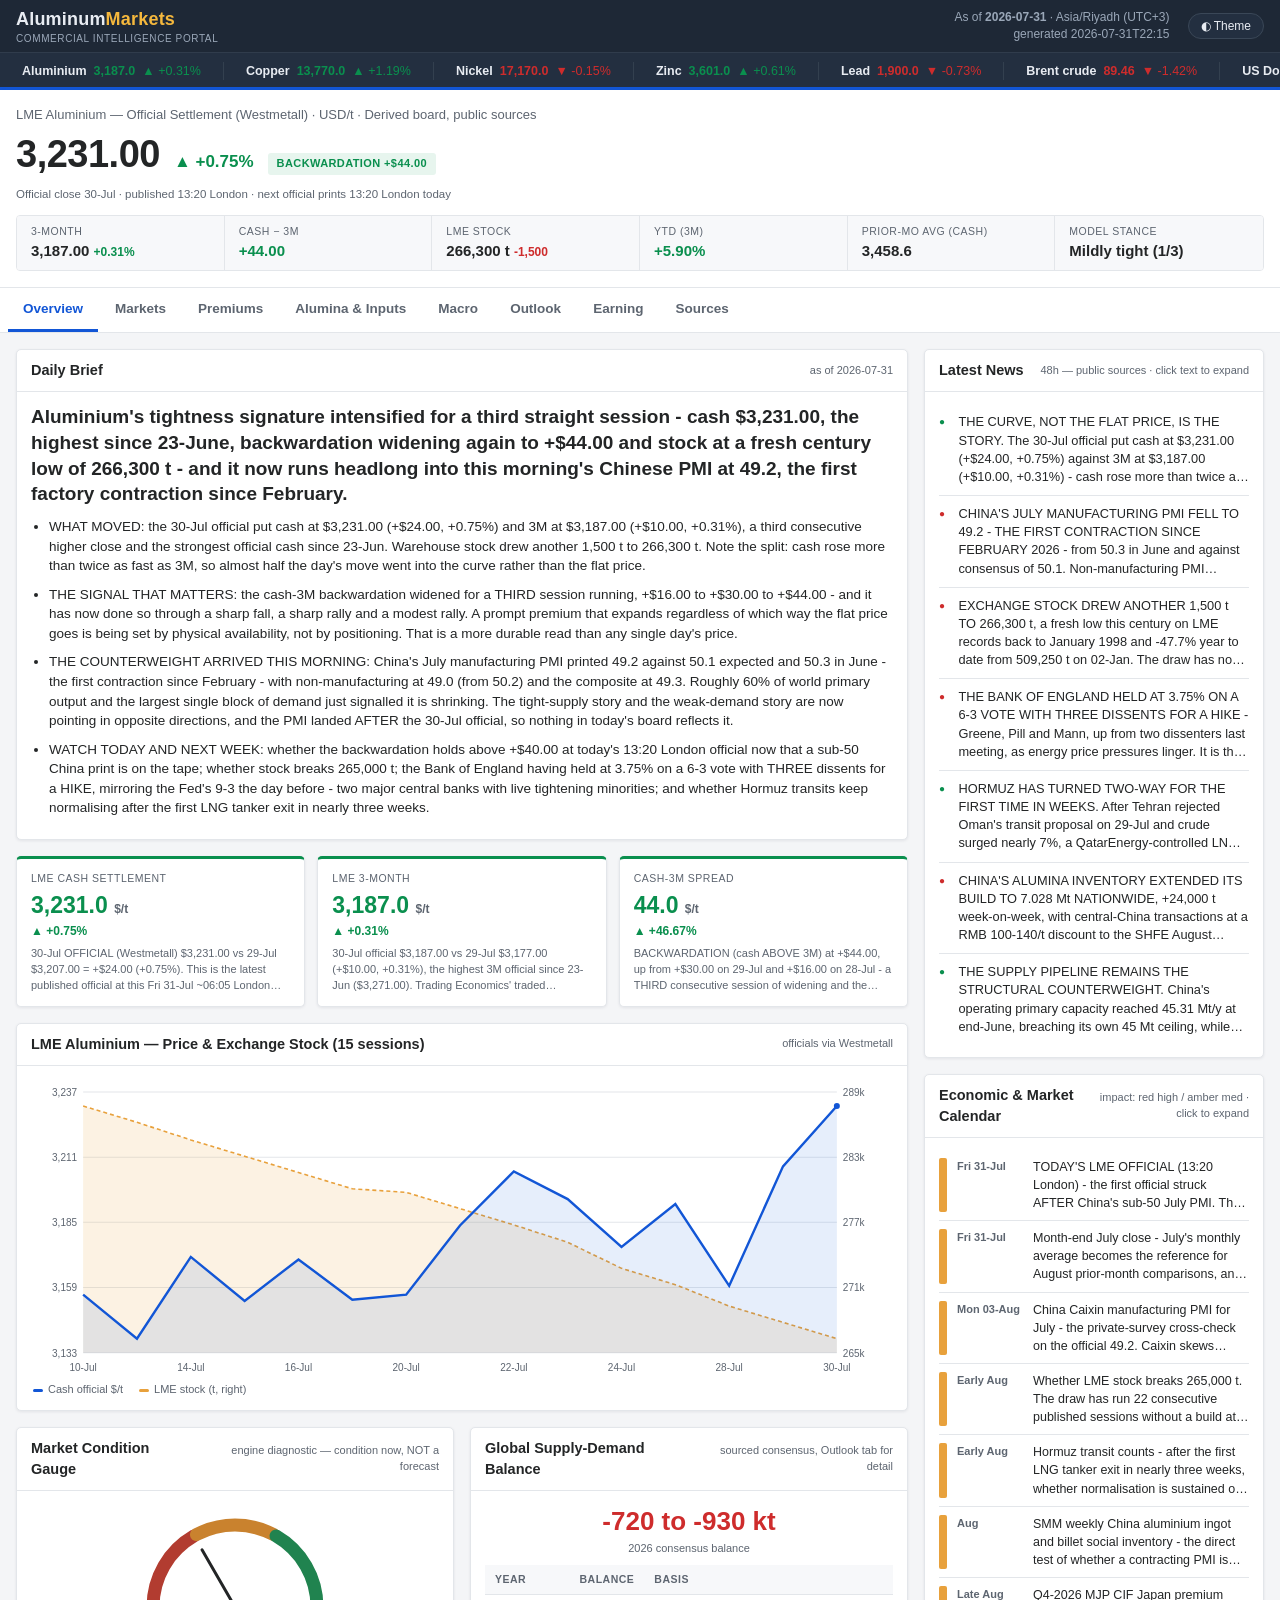
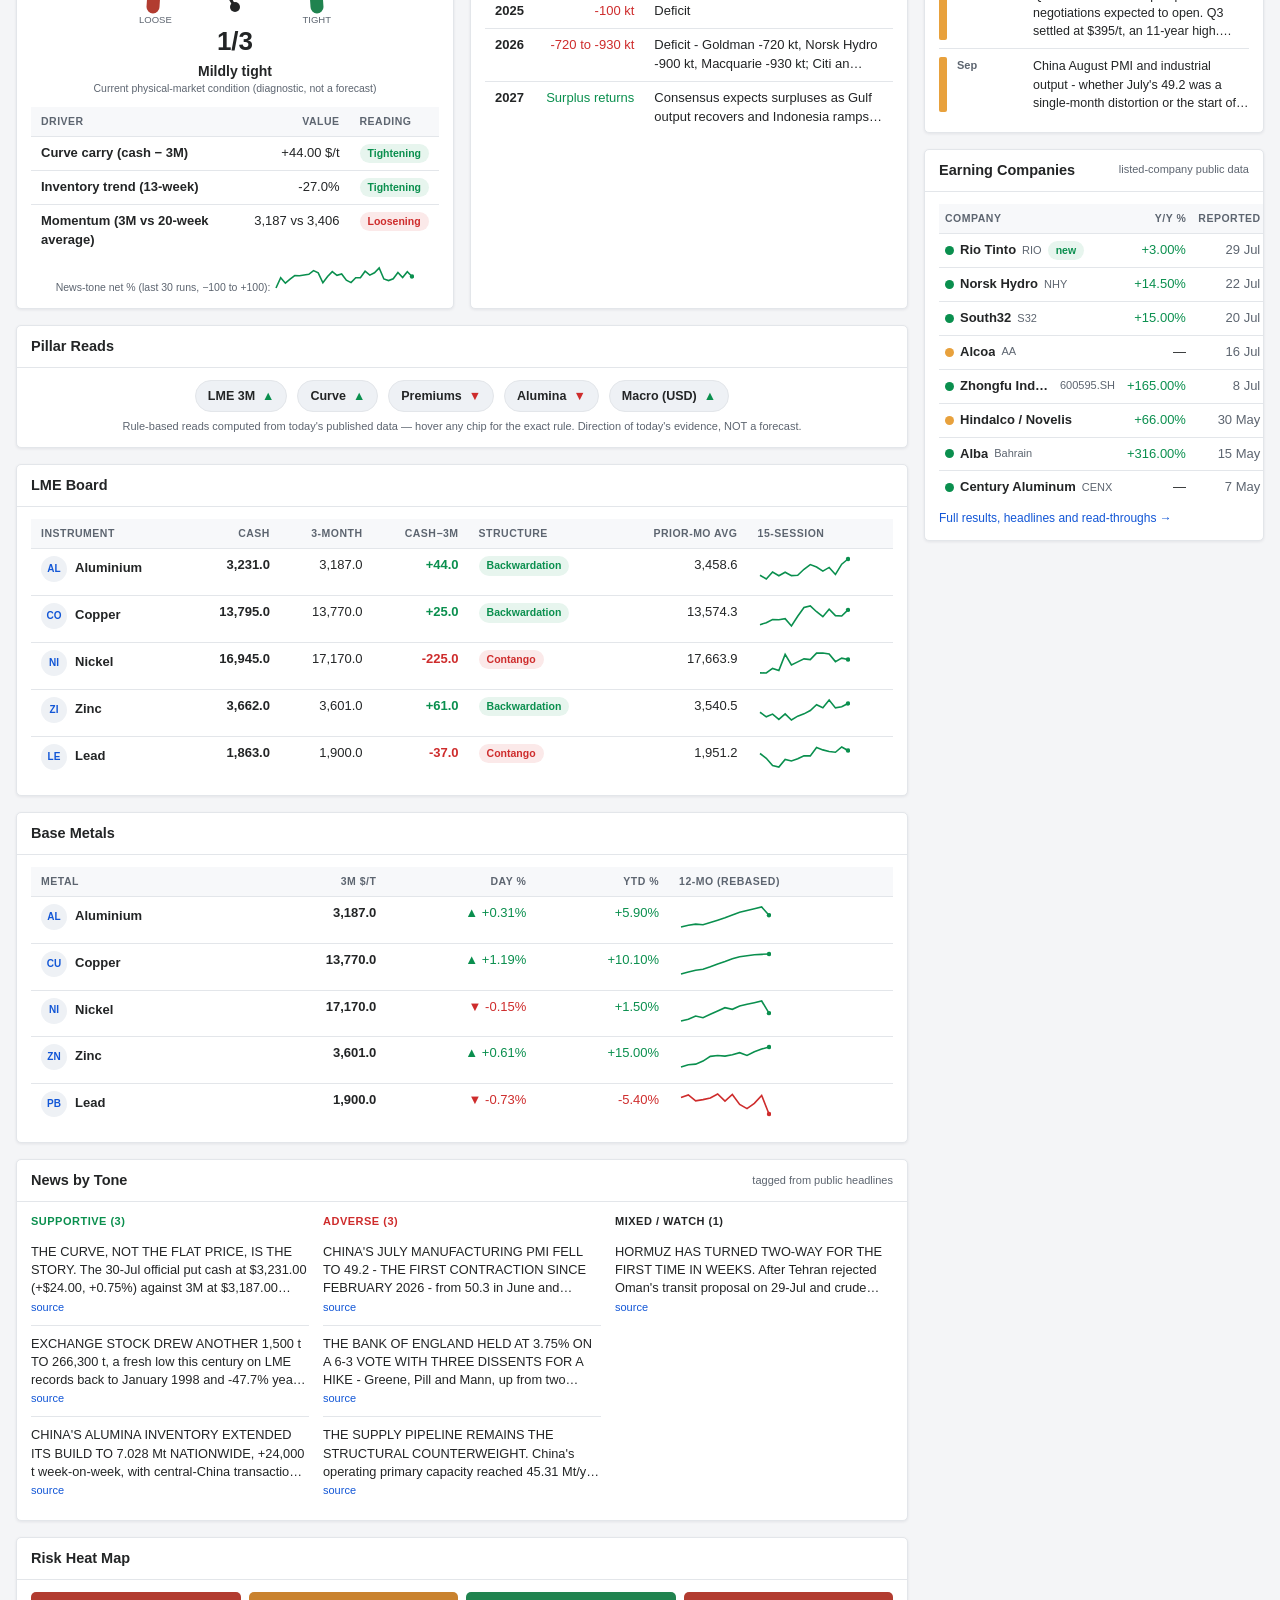
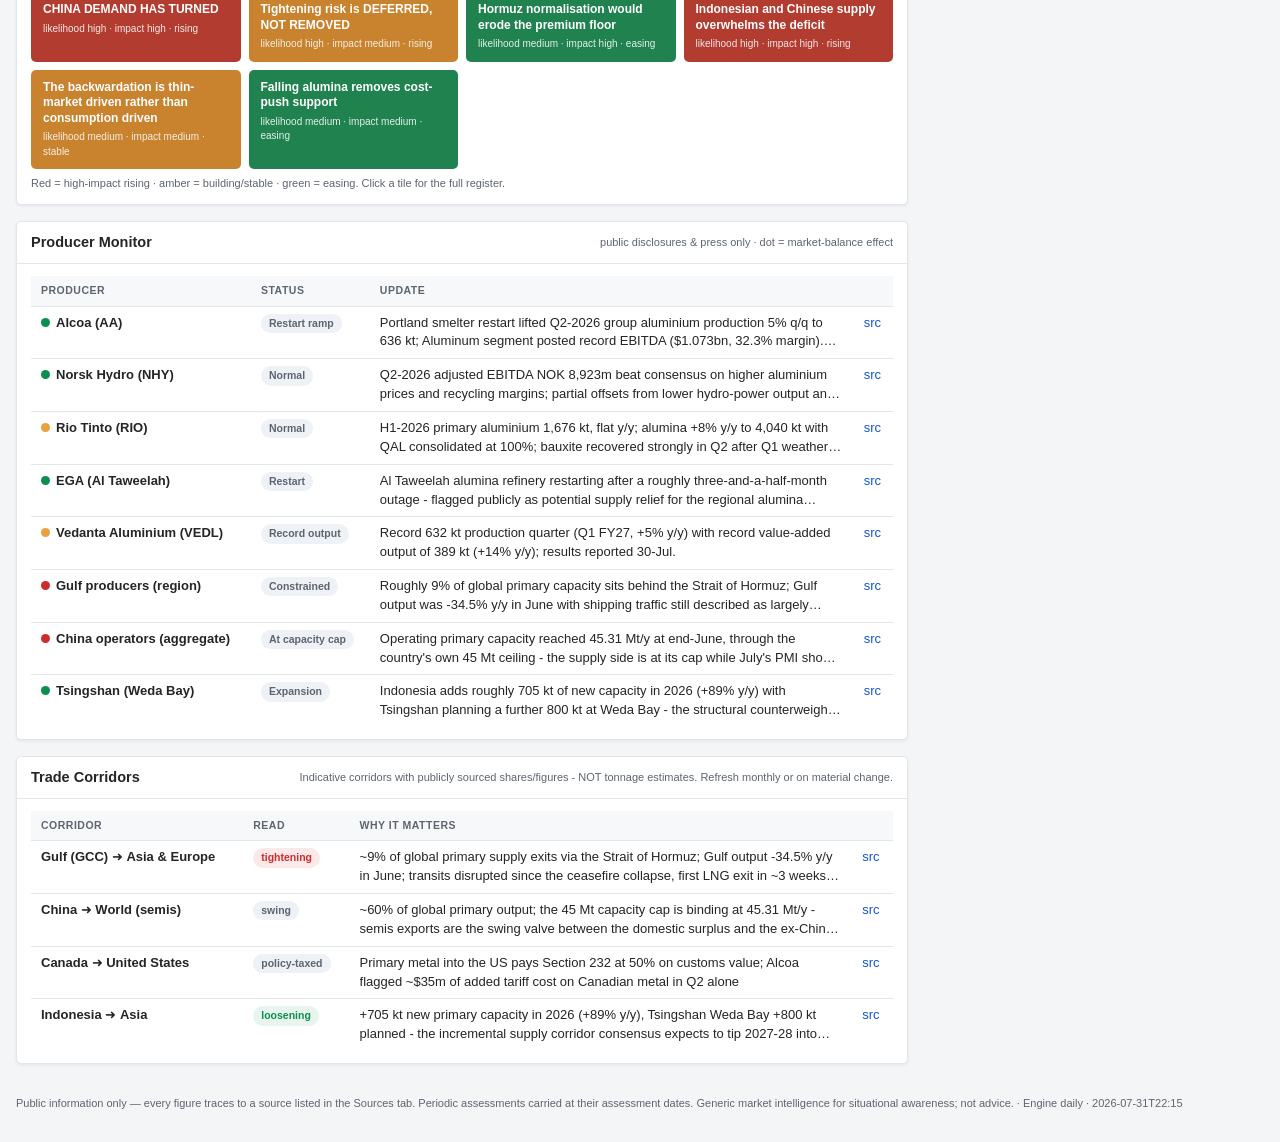
==== commit ba126245: "portal v4.2: mobile pass — swipeable tables, touch chart tooltips, phone spacing" ====
--- a/index.html
+++ b/index.html
@@ -130,6 +130,18 @@
 .ncol h3{font-size:11px;letter-spacing:.5px;text-transform:uppercase;margin-bottom:4px}
 .gz{display:flex;gap:18px;align-items:flex-start;flex-wrap:wrap}
 .bigfig{font-size:26px;font-weight:800}
+/* mobile */
+.pb{overflow-x:auto;-webkit-overflow-scrolling:touch}
+@media(max-width:700px){
+  .pb table{min-width:560px}
+  .rail-earn{min-width:0!important}
+  .qpx{font-size:30px}
+  .qin,.pb{padding:10px}
+  .main{padding:0 10px;gap:12px}
+  .kpis{grid-template-columns:repeat(auto-fit,minmax(150px,1fr));gap:10px}
+  .brand{font-size:16px}
+  .tki{padding:0 14px}
+}
 /* misc */
 .grid2{display:grid;grid-template-columns:1fr 1fr;gap:16px}
 @media(max-width:800px){.grid2{grid-template-columns:1fr}}
@@ -245,7 +257,7 @@
   ch.setAttribute('stroke','var(--mut)'); ch.setAttribute('stroke-dasharray','3 3'); ch.setAttribute('visibility','hidden');
   svg.appendChild(ch);
   const dots=reg.rows.map(r=>{const c=document.createElementNS(NS,'circle'); c.setAttribute('r','3.5'); c.setAttribute('fill',r.color); c.setAttribute('stroke','var(--panel)'); c.setAttribute('stroke-width','1.5'); c.setAttribute('visibility','hidden'); svg.appendChild(c); return c;});
-  svg.addEventListener('mousemove',e=>{
+  const onPoint=e=>{
     const rect=svg.getBoundingClientRect(); if(!rect.width) return;
     const xv=(e.clientX-rect.left)*reg.W/rect.width;
     const n=reg.labels.length;
@@ -262,8 +274,13 @@
     const px=e.clientX-rect.left, py=e.clientY-rect.top;
     tip.style.left=Math.max(0,Math.min(px+14,rect.width-180))+'px';
     tip.style.top=Math.max(0,py-10)+'px';
-  });
-  svg.addEventListener('mouseleave',()=>{tip.style.display='none'; ch.setAttribute('visibility','hidden'); dots.forEach(d=>d.setAttribute('visibility','hidden'));});
+  };
+  const hide=()=>{tip.style.display='none'; ch.setAttribute('visibility','hidden'); dots.forEach(d=>d.setAttribute('visibility','hidden'));};
+  svg.addEventListener('mousemove',onPoint);
+  svg.addEventListener('mouseleave',hide);
+  svg.addEventListener('touchstart',e=>{if(e.touches[0])onPoint({clientX:e.touches[0].clientX,clientY:e.touches[0].clientY});},{passive:true});
+  svg.addEventListener('touchmove',e=>{if(e.touches[0])onPoint({clientX:e.touches[0].clientX,clientY:e.touches[0].clientY});},{passive:true});
+  svg.addEventListener('touchend',()=>setTimeout(hide,1500));
  });
 }
 /* ---------- section renderers ---------- */
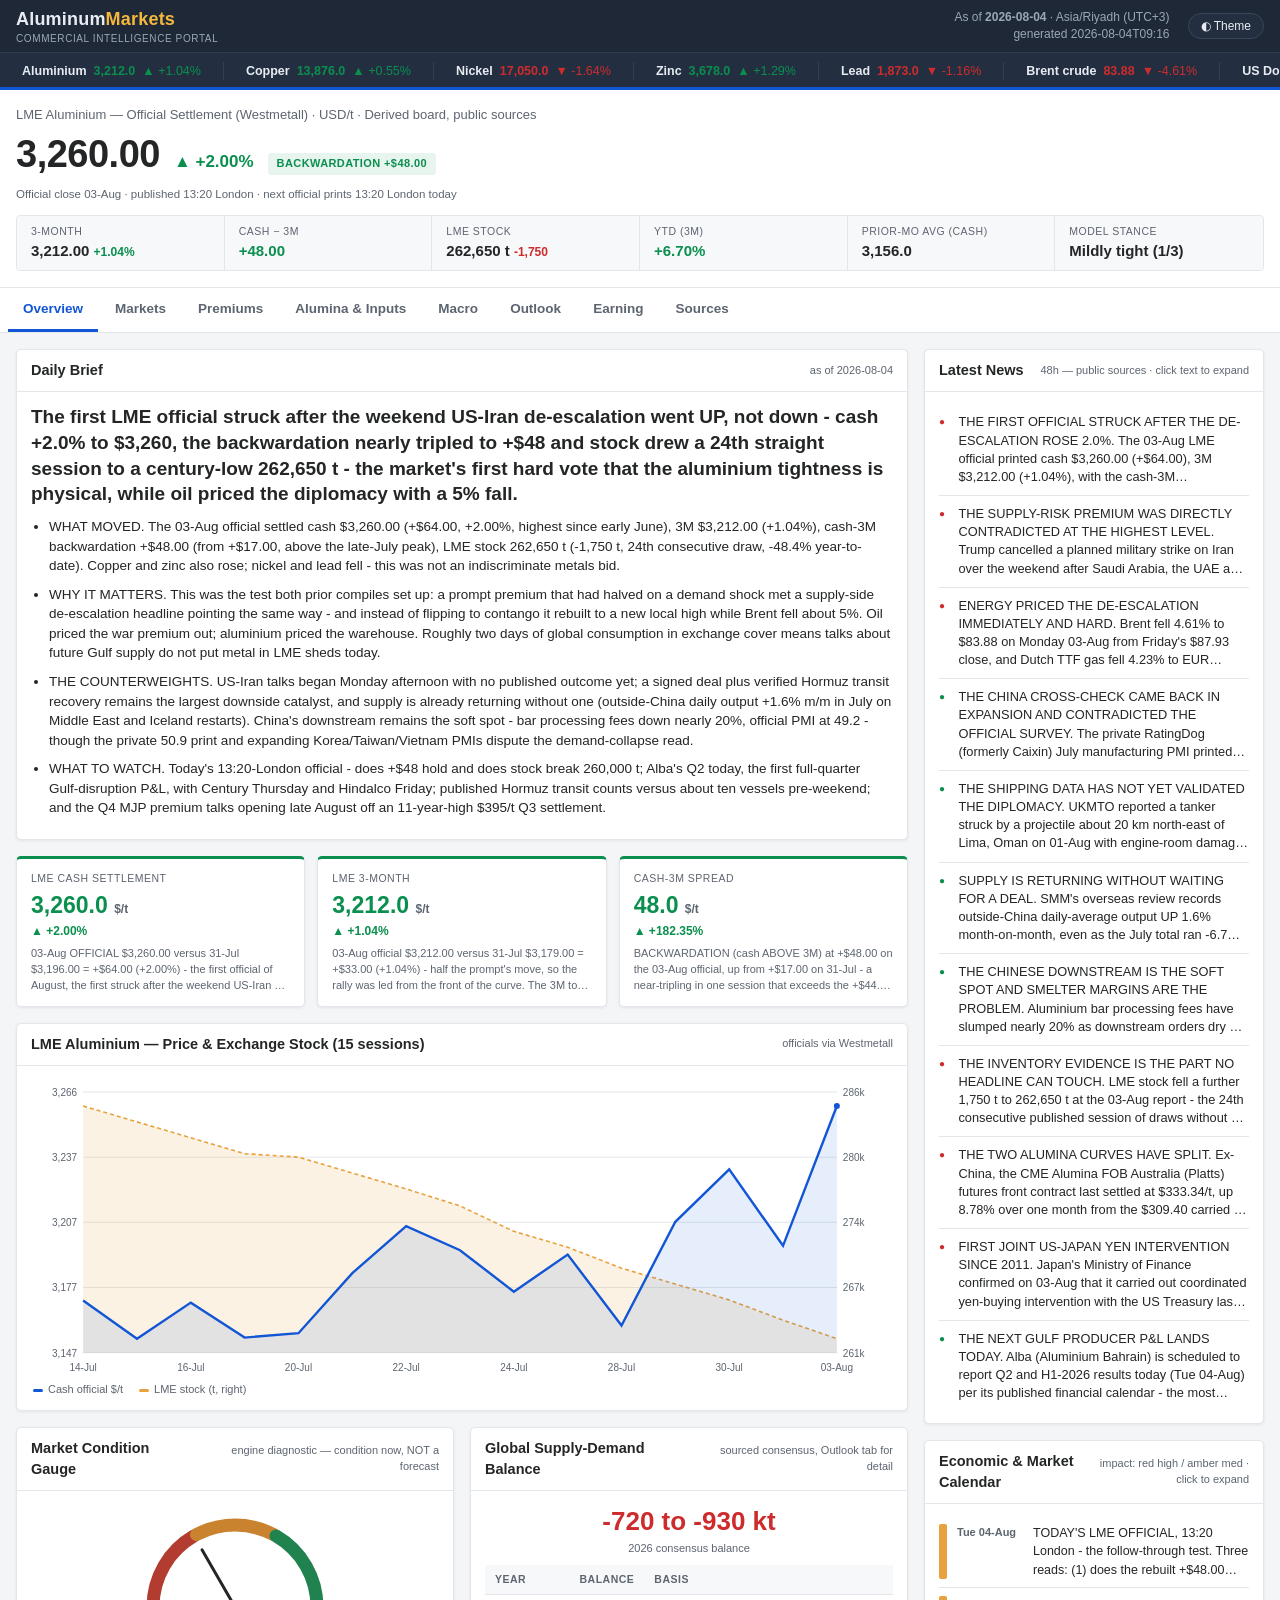
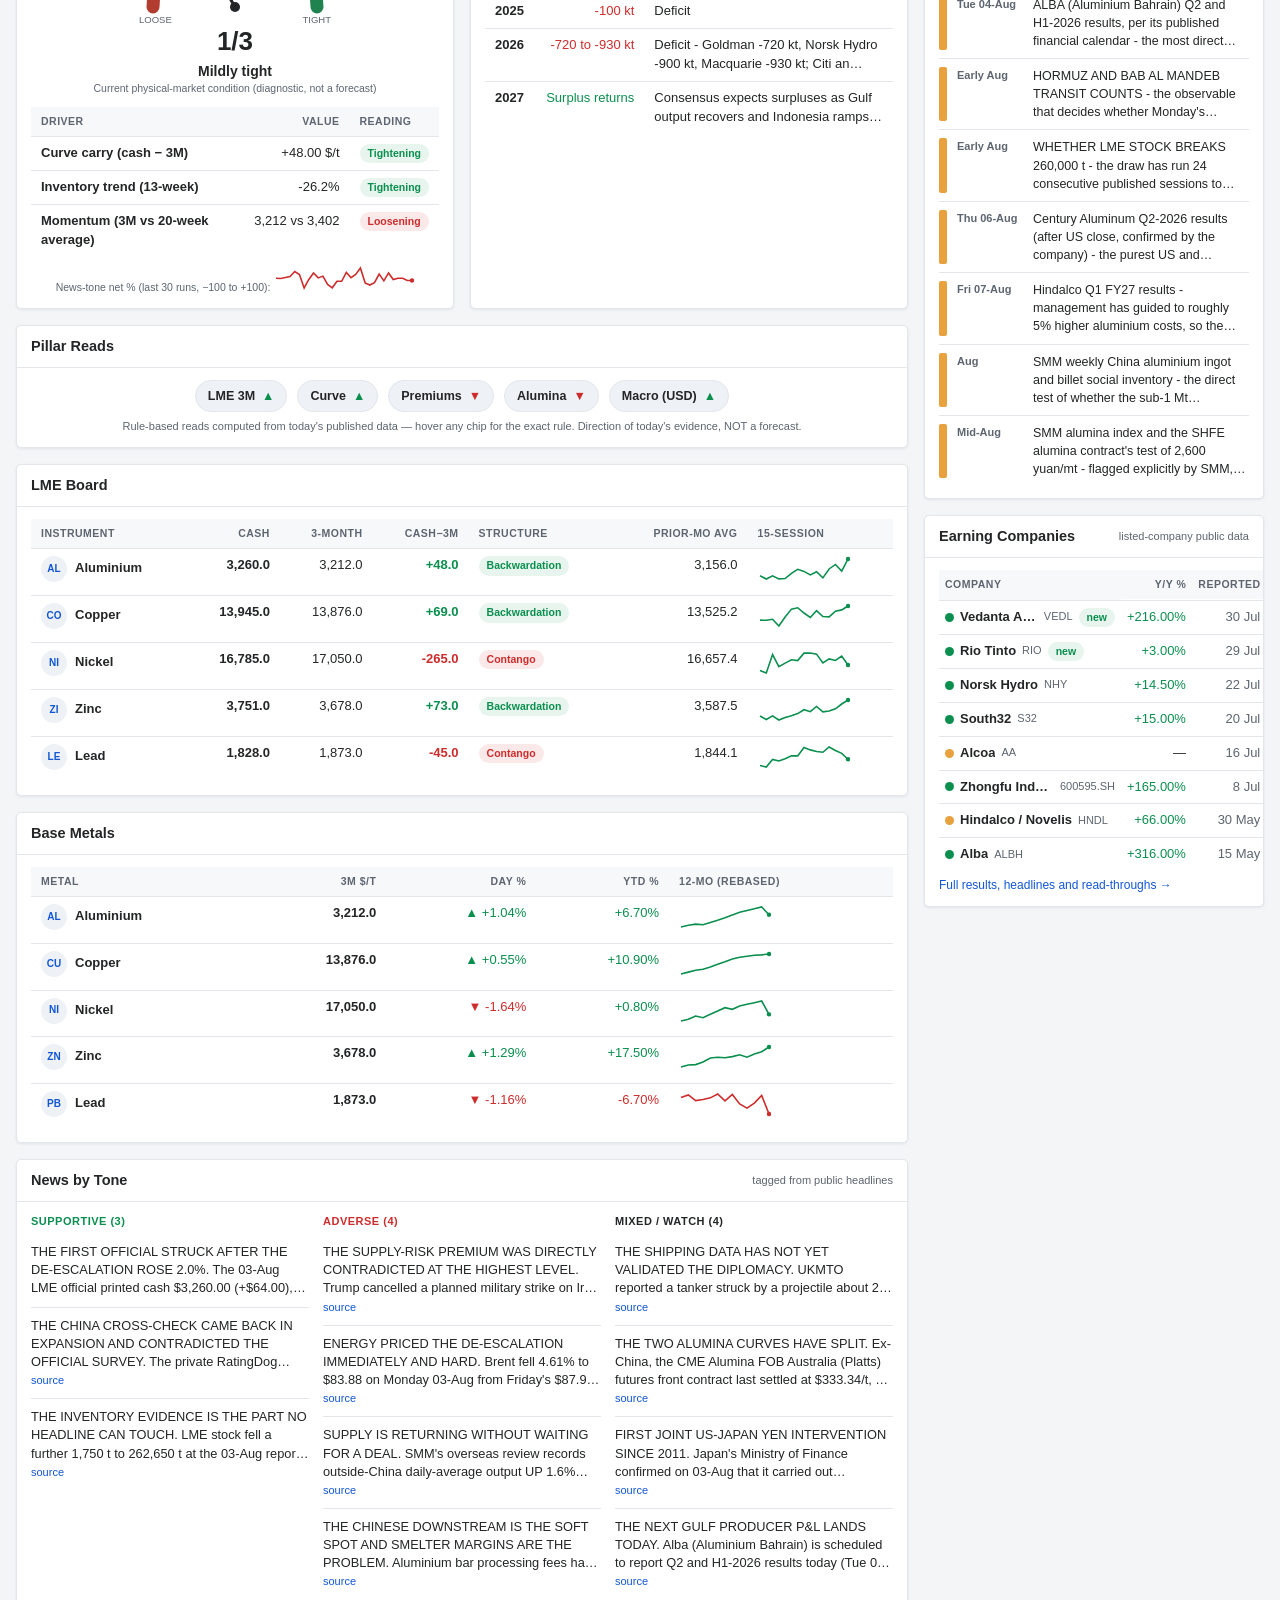
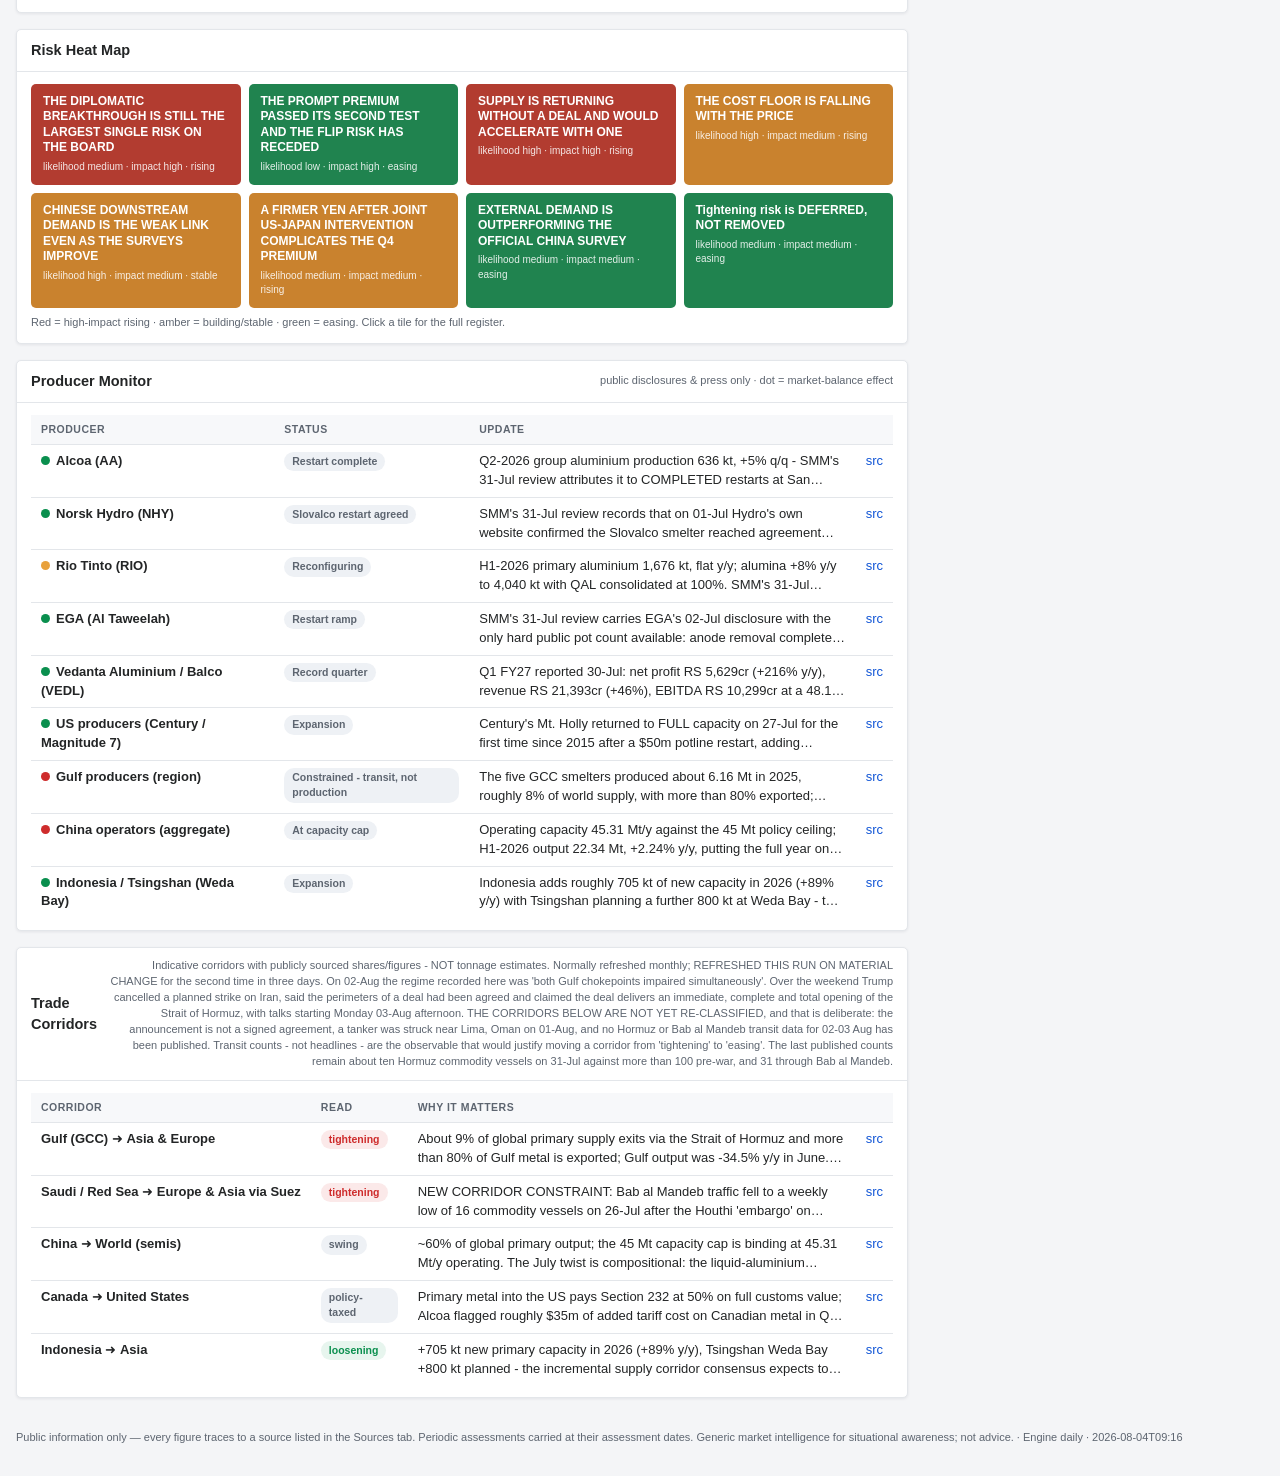
==== commit f10bc366: "frontend: input-basket trend sparklines (sourced periodic histories) + data 2026-08-04" ====
--- a/index.html
+++ b/index.html
@@ -170,7 +170,7 @@
 </div>
 <div class="footer" id="foot"></div>
 
-<script id="embedded-data" type="application/json">{"meta":{"generated_at":"2026-07-31T22:15","as_of":"2026-07-31","engine_version":"daily","timezone":"Asia/Riyadh (UTC+3)"},"brief":{"headline":"Aluminium's tightness signature intensified for a third straight session - cash $3,231.00, the highest since 23-June, backwardation widening again to +$44.00 and stock at a fresh century low of 266,300 t - and it now runs headlong into this morning's Chinese PMI at 49.2, the first factory contraction since February.","bullets":["WHAT MOVED: the 30-Jul official put cash at $3,231.00 (+$24.00, +0.75%) and 3M at $3,187.00 (+$10.00, +0.31%), a third consecutive higher close and the strongest official cash since 23-Jun. Warehouse stock drew another 1,500 t to 266,300 t. Note the split: cash rose more than twice as fast as 3M, so almost half the day's move went into the curve rather than the flat price.","THE SIGNAL THAT MATTERS: the cash-3M backwardation widened for a THIRD session running, +$16.00 to +$30.00 to +$44.00 - and it has now done so through a sharp fall, a sharp rally and a modest rally. A prompt premium that expands regardless of which way the flat price goes is being set by physical availability, not by positioning. That is a more durable read than any single day's price.","THE COUNTERWEIGHT ARRIVED THIS MORNING: China's July manufacturing PMI printed 49.2 against 50.1 expected and 50.3 in June - the first contraction since February - with non-manufacturing at 49.0 (from 50.2) and the composite at 49.3. Roughly 60% of world primary output and the largest single block of demand just signalled it is shrinking. The tight-supply story and the weak-demand story are now pointing in opposite directions, and the PMI landed AFTER the 30-Jul official, so nothing in today's board reflects it.","WATCH TODAY AND NEXT WEEK: whether the backwardation holds above +$40.00 at today's 13:20 London official now that a sub-50 China print is on the tape; whether stock breaks 265,000 t; the Bank of England having held at 3.75% on a 6-3 vote with THREE dissents for a HIKE, mirroring the Fed's 9-3 the day before - two major central banks with live tightening minorities; and whether Hormuz transits keep normalising after the first LNG tanker exit in nearly three weeks."]},"kpis":[{"id":"lme-cash-settlement","label":"LME Cash settlement","value":3231.0,"unit":"$/t","change_pct":0.75,"trend":"up","note":"30-Jul OFFICIAL (Westmetall) $3,231.00 vs 29-Jul $3,207.00 = +$24.00 (+0.75%). This is the latest published official at this Fri 31-Jul ~06:05 London refresh - today's official prints 13:20 London, so no price here reflects today's session or this morning's Chinese PMI. It is the HIGHEST OFFICIAL CASH SINCE 23-JUN-2026 ($3,263.50) and a third consecutive higher close. avg = June-2026 monthly mean ($3,458.6, 22 sessions); July is not yet a complete month so the prior-month convention still points at June.","decimals":1},{"id":"lme-3-month","label":"LME 3-Month","value":3187.0,"unit":"$/t","change_pct":0.31,"trend":"up","note":"30-Jul official $3,187.00 vs 29-Jul $3,177.00 (+$10.00, +0.31%), the highest 3M official since 23-Jun ($3,271.00). Trading Economics' traded reference closed $3,194.00 (+0.48%) with the prior tick $3,178.60. THE KEY DETAIL: 3M lagged cash badly (+0.31% vs +0.75%) - the curve did the work, not the flat price. Unlike 29-Jul this was NOT a decoupling session: copper 3M also rose 1.19% and zinc 0.61% as the dollar softened (EUR/USD 1.14760 from 1.13820). Support $3,159.50 then $3,133 / $3,116; resistance $3,303 then $3,392. avg = June-2026 3M mean ($3,438.9).","decimals":1},{"id":"cash-3m-spread","label":"Cash-3M spread","value":44.0,"unit":"$/t","change_pct":46.67,"trend":"up","note":"BACKWARDATION (cash ABOVE 3M) at +$44.00, up from +$30.00 on 29-Jul and +$16.00 on 28-Jul - a THIRD consecutive session of widening and the widest prompt premium of the current move. Convention: cash > 3M = backwardation = nearby tightness. What makes this run informative is that the spread has widened through three different flat-price regimes in three sessions - down $32.50 (28-Jul), up $47.50 (29-Jul), up $24.00 (30-Jul). A prompt premium that expands irrespective of price direction is being set by physical availability, not by directional speculation, and it is corroborated by exchange stock at a fresh century low of 266,300 t.","decimals":1}],"lme":{"commentary":"The 30-Jul official extended the rally to a third consecutive higher close: cash $3,231.00 (+$24.00, +0.75%) and 3M $3,187.00 (+$10.00, +0.31%), the strongest official cash since 23-Jun-2026 and a decisive clearance of the 22-Jul $3,205.00 pivot that was only marginally exceeded the day before. THE INFORMATIVE DETAIL IS THE ASYMMETRY, NOT THE LEVEL: cash rose more than twice as fast as 3M, so roughly $14 of the $24 move went into the curve. The cash-3M backwardation widened for a THIRD straight session to +$44.00, from +$30.00 on 29-Jul and +$16.00 on 28-Jul. It has now expanded through three distinct flat-price regimes in three sessions - a $32.50 fall, a $47.50 rally and a $24.00 rally. A prompt premium that widens irrespective of price direction is being set by physical availability rather than by directional positioning, and it is corroborated by exchange stock drawing another 1,500 t to 266,300 t, a fresh low this century on records back to January 1998 and -47.7% year to date. UNLIKE 29-JUL, THIS WAS NOT A DECOUPLING SESSION: the dollar softened materially (DXY -0.85%, EUR/USD 1.14760 from 1.13820) and the complex rose together - copper 3M +1.19%, zinc +0.61% - with nickel -0.15% and lead -0.73% the exceptions. Aluminium's +0.31% on 3M was in fact the more modest half of the board. What separated it was the curve. THE CAVEAT THAT MATTERS FOR READING THIS BOARD: all prices here are the 30-Jul official, published 13:20 London on Thursday. This morning's Chinese PMI at 49.2 - the first factory contraction since February - landed afterwards and is not in any figure shown.","benchmarks":[{"metal":"Aluminium","cash":3231.0,"three_month":3187.0,"average":3458.6,"spread":44.0,"structure":"Backwardation"},{"metal":"Copper","cash":13795.0,"three_month":13770.0,"average":13574.3,"spread":25.0,"structure":"Backwardation"},{"metal":"Nickel","cash":16945.0,"three_month":17170.0,"average":17663.9,"spread":-225.0,"structure":"Contango"},{"metal":"Zinc","cash":3662.0,"three_month":3601.0,"average":3540.5,"spread":61.0,"structure":"Backwardation"},{"metal":"Lead","cash":1863.0,"three_month":1900.0,"average":1951.2,"spread":-37.0,"structure":"Contango"}],"series":{"dates":["30-Jul","29-Jul","28-Jul","27-Jul","24-Jul","23-Jul","22-Jul","21-Jul","20-Jul","17-Jul","16-Jul","15-Jul","14-Jul","13-Jul","10-Jul"],"price":[3231.0,3207.0,3159.5,3192.0,3175.0,3194.0,3205.0,3183.5,3156.0,3154.0,3170.0,3153.5,3171.0,3138.5,3156.0],"stocks":[266300,267800,269300,271275,272775,275175,276775,278275,279775,280100,281600,283100,284600,286225,287725]}},"base_metals":{"board":[{"symbol":"AL","name":"Aluminium","price":3187.0,"day_pct":0.31,"ytd_pct":5.9},{"symbol":"CU","name":"Copper","price":13770.0,"day_pct":1.19,"ytd_pct":10.1},{"symbol":"NI","name":"Nickel","price":17170.0,"day_pct":-0.15,"ytd_pct":1.5},{"symbol":"ZN","name":"Zinc","price":3601.0,"day_pct":0.61,"ytd_pct":15.0},{"symbol":"PB","name":"Lead","price":1900.0,"day_pct":-0.73,"ytd_pct":-5.4}],"history":{"dates":["Jun-25","Jul","Aug","Sep","Oct","Nov","Dec","Jan-26","Feb","Mar","Apr","May","now"],"rebased_base":100,"series":{"AL":[100,103,105,104,108,112,116,121,126,129,132,135,120.6],"CU":[100,104,108,110,115,121,126,132,136,138,140,141,141.7],"NI":[100,101,103,102,104,106,108,107,109,110,111,112,104.7],"ZN":[100.0,104.1,105.0,110.5,118.8,120.2,119.2,121.5,125.3,120.3,126.8,131.6,135.3],"PB":[100.0,101.1,98.6,99.1,99.8,101.5,98.5,101.3,97.1,95.3,97.5,100.9,93.0]}},"series15":{"CU":[13408.5,13460.5,13541.0,13537.0,13565.0,13373.5,13629.0,13856.0,13895.0,13745.0,13617.0,13810.0,13643.5,13633.0,13795.0],"NI":[16410.0,16405.0,16590.0,16505.0,17150.0,16725.0,16850.0,16970.0,16940.0,17200.0,17205.0,17165.0,16860.0,17000.0,16945.0],"ZN":[3602.0,3571.0,3589.5,3553.5,3591.0,3549.0,3575.0,3591.0,3614.0,3653.0,3633.0,3685.5,3631.5,3639.0,3662.0],"PB":[1851.0,1832.0,1803.0,1797.0,1827.5,1821.0,1830.0,1842.0,1841.5,1875.0,1865.5,1859.0,1856.0,1877.0,1863.0]}},"premiums":{"regional":[{"region":"MJP Q3 (Main Japanese Port)","premium":395,"unit":"$/t","change":43.5,"basis":"Q3-2026 SETTLED at $395/t CIF Japan (S&P Global Platts, assessed 06-Jul-2026) - an 11-year high (prior peak Q3-2014 $404/t), +11.9-12.9% q/q vs Q2's $350-353. Built from 10 trades between 3 and 6 July at $395/t for a combined minimum 15,500 t/month, July-September loading. QUARTERLY BASIS: this does not re-price daily and no fresher public print exists at this refresh. Producer offers had opened at $480/t (25-May), $460/t (26-May) and a final $440/t (23-Jun) which lapsed on 26-Jun; buyers resisted above $400. Q4-2026 talks are expected to open around late August - and they will now open against an LME backwardation that has widened for THREE consecutive sessions to +$44.00 and a fresh century low in exchange stock, but also against a Chinese manufacturing PMI that has just fallen into contraction at 49.2. avg = Q1-26 settlement ($195).","status":"amber"},{"region":"CIF Japan spot (MJP spot)","premium":370,"unit":"$/t","change":0,"basis":"Platts CIF Japan spot P1020/P1020A $370/t over LME cash, assessed 06-Jul-2026. PERIODIC ASSESSMENT - this is the freshest publicly retrievable mark and is now 25 days old; it is carried at its assessment date and is NOT a 31-Jul value. No daily move should be inferred from it. Against the 30-Jul cash of $3,231.00 an all-in Japanese delivered equivalent computes to roughly $3,601/t, of which the premium is about 10.3%. A firmer yen (USD/JPY back below 160, -2.1%) raises the local-currency cost of that metal at the margin.","status":"green"},{"region":"European Duty Unpaid (EDU)","premium":485,"unit":"$/t","change":0,"basis":"European P1020A duty-unpaid in-warehouse Rotterdam, carried at its last public assessment. PERIODIC ASSESSMENT, not a daily mark - no fresher free public print is available at this refresh, so the value is held at its assessment date rather than implied to have moved. The duty-unpaid leg is the cleanest read on genuine European physical tightness because it excludes both the 6% EU import duty and CBAM.","status":"green"},{"region":"Billets Rotterdam Duty-Paid","premium":1212.5,"unit":"$/t","change":0.0,"basis":"6063 extrusion billet premium, in-warehouse duty-paid Rotterdam (Fastmarkets MB-AL-0002 basis), carried at its last public assessment date. PERIODIC ASSESSMENT - not refreshed daily. Billet premiums carry the duty-paid structure plus the conversion spread over P1020, so they move with both metal availability and extruder order books; European extrusion demand remains the soft spot in the regional balance, and TTF gas around EUR 58.5/MWh continues to cap any restart economics.","status":"green"},{"region":"MW US Transaction (Platts)","premium":2380,"unit":"$/t","change":-16,"basis":"US Midwest transaction premium, carried at its last public assessment date. PERIODIC ASSESSMENT, not a daily mark. TARIFF-INFLATED: this level is not comparable with pre-2026 history because Section 232 at 50% now sits inside it. See the decomposition on the US duty-paid row.","status":"green"},{"region":"US Midwest Duty-Paid","premium":2380,"unit":"$/t","change":-16,"basis":"US Midwest duty-paid P1020A premium, carried at its last public assessment date (periodic, not daily). THE TARIFF DECOMPOSITION IS RE-COMPUTED EVERY RUN because it is a function of the current LME cash: at the 30-Jul cash of $3,231.00 the Section 232 leg alone is 0.50 x $3,231.00 = $1,615.50/t, UP $12.00/t from $1,603.50/t at the 29-Jul cash purely by arithmetic. Every $100 on LME cash mechanically adds $50/t of tariff cost to US duty-paid metal before any change in physical tightness. The residual over that tariff leg is the genuine market premium; the dashboard computes it from the current cash rather than fabricating a freight/financing/tightness split.","status":"green"}],"settlements":[{"quarter":"Q1-26 sett.","MJP":195,"CIF Japan":195,"EU duty-unpaid":519.1},{"quarter":"Q2-26 sett.","MJP":351.5,"CIF Japan":319.5,"EU duty-unpaid":612.5},{"quarter":"Q3-26 settled","MJP":395,"CIF Japan":395,"EU duty-unpaid":542.5},{"quarter":"Now (CIF Japan spot)","MJP":370,"CIF Japan":370,"EU duty-unpaid":485}],"tariffs":[{"region":"United States","rate":"50%","instrument":"Section 232","status":"amber","note":"Full customs value; eff. 08-Jun-2026 → 31-Dec-2027"},{"region":"European Union","rate":"6% + CBAM","instrument":"Import duty","status":"amber","note":"Structural floor plus carbon border adjustment"}],"drivers":[{"text":"Hormuz is now genuinely two-way: oil gave back 1.4% on 30-Jul as transits showed the first signs of normalising in weeks — Gulf war-risk insurance is quoted at 3-10% of hull value against roughly 0.25% before the conflict - a $3m-$10m cost on a $100m vessel versus about $250,000. Roughly 9% of global primary aluminium capacity sits behind this waterway and Gulf output was -34.5% y/y in June. THE DIRECTION OF TRAVEL CHANGED THIS WEEK: after Tehran rejected Oman's Hormuz proposal on 29-Jul and crude surged nearly 7%, a QatarEnergy-controlled LNG tanker exited the strait bound for Pakistan - the first in nearly three weeks - and Brent then eased about 1.4% to roughly $89.46 as tankers continued to ply conflict-zone waters. Trading Economics still describes shipping traffic as largely stalled. If transits normalise durably, the largest single component of the current premium floor begins to erode; if they do not, the constraint persists. This driver is two-sided for the first time in weeks and should not be treated as a one-way support.","source":"Reuters via Business Recorder - QatarEnergy-controlled LNG tanker heads to Pakistan after exiting Hormuz, first in nearly three weeks","url":"https://www.brecorder.com/news/40432505/qatarenergy-controlled-lng-tanker-heads-to-pakistan-after-exiting-hormuz-first-in-nearly-three-weeks"},{"text":"US Section 232 at 50% is now $1,615.50/t of the US duty-paid premium - the 30-Jul cash rise added $12.00/t of tariff cost by arithmetic alone — Aluminium articles made entirely or almost entirely of aluminium pay 50% ad valorem on full customs value; derivative aluminium content pays 25%. The 50%/25% structure originates in Proclamation 11021 of 02-Apr-2026 and carries no stated end date - the 08-Jun-2026 to 31-Dec-2027 window in the 01-Jun-2026 proclamation (91 FR 34085, CBP CSMS #68855869) applies only to the Annex I-C reduced-rate carve-outs, which set 15% all-in for Japan, Korea, the UK, Switzerland, Taiwan and EU members. A 20-Jul-2026 proclamation additionally creates a Commerce-administered onshoring incentive under which companies with an approved plan to build or expand a US primary smelter, with construction beginning by 20-Jan-2029, may import at HALF the applicable rate (25% rather than 50%); no CBP guidance for that measure has been issued yet. MECHANICS THIS RUN: at the 30-Jul cash of $3,231.00 the tariff leg is 0.50 x 3,231.00 = $1,615.50/t, up from $1,603.50/t at the 29-Jul cash. The policy leg moves with the metal price whether or not the physical market changes at all.","source":"US Customs and Border Protection - CSMS #68855869, Section 232 aluminium tariff guidance","url":"https://www.cbp.gov/trade/programs-administration/trade-remedies/section-232-tariffs-aluminum"},{"text":"The EU stack is duty plus CBAM: 6% import duty, and from January 2026 the benchmark Rotterdam duty-paid assessment embeds CBAM cost — The EU applies a 6% import duty on primary aluminium from non-preferential origins. Separately, from January 2026 Fastmarkets' benchmark European P1020A in-warehouse duty-paid Rotterdam assessment includes additional CBAM (Carbon Border Adjustment Mechanism) costs in the same way it already reflects the import duty. That is a methodology change with a real consequence: the European duty-paid premium is no longer a pure physical-tightness signal, it is a physical signal plus two policy layers. The duty-UNPAID assessment is the cleaner read on genuine regional availability, which is why both are carried on this board.","source":"Fastmarkets - Aluminium P1020A premium, in-whs dp Rotterdam methodology (CBAM inclusion from January 2026)","url":"https://www.fastmarkets.com/commodity-prices/aluminium-p1020a-premium-in-whs-dp-rotterdam-dollar-tonne-mb-al-0004/"},{"text":"The demand side just turned: China's July manufacturing PMI at 49.2 is the first contraction since February and cuts against every premium in the stack — Official manufacturing PMI fell to 49.2 in July from 50.3 in June against consensus of 50.1, the first sub-50 reading since February 2026; non-manufacturing fell to 49.0 from 50.2 and the composite output index to 49.3. China is roughly 60% of world primary output and the single largest block of demand. Regional premiums are ultimately a function of where metal wants to go: a contracting Chinese factory sector both frees up domestic units and weakens the pull that supports ex-China premiums. This print landed on the morning of 31-Jul, AFTER the 30-Jul LME official, so no price or premium on this board yet reflects it. It is the clearest public counterweight to the tightness narrative currently visible.","source":"Xinhua / China NBS - China's non-manufacturing PMI drops to 49 in July (31-Jul-2026)","url":"https://english.news.cn/20260731/66ace940492c4932b502ab83350ce6a0/c.html"}]},"alumina":{"prices":[{"label":"Alumina FOB Western Australia (SMM)","value":328.0,"unit":"$/t","note":"SMM assessment $328/mt FOB Western Australia, 09-Jul-2026 - the freshest publicly retrievable ex-China spot mark; no fresher free print is available at this refresh, so it is carried at its assessment date and is NOT a 31-Jul value (22 days old). Against the 30-Jul LME 3M of $3,187.00 this sits at roughly 10.3% of the metal price, comfortably inside the range that leaves smelter margins intact. The China-side direction of travel is softer: national alumina inventory built again to 7.028 Mt, +24,000 t week-on-week, with central-China transactions at a RMB 100-140/t discount to the SHFE August contract and the weakening trend persisting.","status":null},{"label":"Alumina API / Platts FOB Australia","value":330.0,"unit":"$/t","note":"Platts FOB Australia $330/t, 26-Jun-2026 (via S&P Global CERA trade review, published 17-Jul) - up from ~$305/t in early June, then rolling over into July on supply recovery. Quarterly context: Q2-2026 average $307.42/t versus Q1 $306.91/t; Platts CIF China averaged $340.74/t in Q2, +2.83% q/q. S&P CERA puts the 2026 global alumina balance at a 1.79 Mt SURPLUS, narrowing from 2.4 Mt in 2025. STALE - 33 days old.","status":null},{"label":"SMM Alumina Index (China)","value":2730.0,"unit":"Y/t","note":"SMM Alumina Index CNY 2,730.17/mt, 16-Jul-2026, -12.8 CNY week-on-week. Regional spot: Shandong 2,710-2,780 (-10 w/w), Henan 2,730-2,800 (-15), Shanxi 2,750-2,800 (-15), Guangxi 2,600-2,680 (-40), Guizhou 2,760-2,800 (flat). Mysteel's national weighted average was CNY 2,762/t on 10-Jul, -14 w/w, with near-term guidance of CNY 2,600-2,750/t. China's alumina operating rate was 75.04% (+0.66pp w/w) on 88.86 Mt/y operating capacity, weekly output 1.704 Mt.","status":null},{"label":"Platts FOB Australia (CME futures)","value":309.4,"unit":"$/t","note":"Alumina FOB Australia (Platts) CME futures $309.40/t, -0.50% on the session, 24-Jul-2026 via TradingView - the latest published settlement retrievable free of charge and the freshest forward-looking ex-China reference in this table; 6 days old at this refresh. Easing on the building ex-China surplus as EGA's Al Taweelah refinery ramps back after a three-and-a-half-month outage. NEW SUPPLY-SIDE OFFSET FROM THE 29-JUL RIO TINTO RELEASE: Yarwun will be cut 40% from October 2026 on tailings constraints, which removes a tranche of Australian alumina from the surplus in Q4.","status":null},{"label":"Bauxite (Guinea, CIF China)","value":70.0,"unit":"$/dmt","note":"~$70/mt traded (SMM, 05-Jun-2026); Guinea 45/3 grade CIF South China ~$71/mt (22-Jun); Platts CIF China assessed a $69.50/dmt Q2 high on 11-Jun. STALE - the freshest publicly retrievable print is 54 days old and SMM's live assessment is paywalled. Oversupply is deepening: Guinea shipped a RECORD 114.8 Mt in H1-2026, +15% y/y (Mining Weekly, 23-Jul), and China imported 120.93 Mt in H1 (+17.4% y/y). A 2026 export cap near 150 Mt has been considered but NOT implemented.","status":null},{"label":"Caustic soda (China alumina-plant contract, Shanxi)","value":2090.0,"unit":"Y/t","note":"CNY 2,090/t delivered, 50% ion-membrane liquid on a 100% NaOH basis, July purchase price held flat month-on-month at Shanxi alumina plants (SMM, 02-Jul-2026). NOTE: no public FOB NE Asia caustic assessment for July 2026 exists - ICIS and Argus both assess it behind paywalls, and the only free reference ($500-510/t flake FOB NE Asia) is undated 2026 commentary, so it is not published here. This Chinese contract line is the dated, sourceable substitute.","status":null},{"label":"Lime / quicklime (China average)","value":163.0,"unit":"$/t","note":"$163/MT China monthly average for June 2026, against $156/MT in Q1-2026 (IMARC quicklime pricing report). No alumina-refinery-grade lime assessment is published publicly and there is no liquid global index - the causticisation reagent is largely regional and contract-priced, so this generic average is indicative only.","status":null}],"notes":["Alumina is the largest single raw-material line in the smelter cost stack, so the direction of travel matters as much as the level. At roughly $328/t FOB Western Australia against a 30-Jul LME 3M of $3,187.00, alumina is about 10.3% of the metal price - comfortably inside the range that leaves conversion margins intact.","THE CHINA SIDE IS SOFTENING FURTHER: national alumina inventory extended its build to 7.028 Mt, +24,000 t week-on-week, with central-China transactions at a RMB 100-140/t discount to the SHFE August contract and alumina futures seeing sharp position reduction. Bauxite index softness and broadly stable caustic soda are pulling refining costs lower. (SMM via AlCircle, late July 2026)","The two-sidedness should be stated plainly: falling alumina widens smelter margins, but it also removes a cost-push floor beneath the metal price. A metal price supported by a genuine physical squeeze is more durable than one supported by marginal production cost - and right now the cost floor is falling while the price rises.","ALL ALUMINA MARKS ON THIS BOARD ARE PERIODIC ASSESSMENTS carried at their published dates, not daily values. No daily move should be inferred from them."],"history":{"dates":["Q1-26 avg","Q2-26 avg","Now (Jul)","Q3-26e"],"series":{"FOB Australia ($/t)":[306.9,307.4,328,320],"API ex-China ($/t)":[331.4,340.7,330,325]}}},"inputs":{"items":[{"label":"Calcined petroleum coke (CPC, anode-grade)","value":470.0,"unit":"$/t","note":"No public CPC spot print exists for July 2026; the sourceable frame is a $468-524/MT expected range for 2026 with Q1 regional marks of US $385, China $359, Brazil $450, South Korea $586. The feedstock IS dated and rising: Shandong green petcoke settled the June cycle at CNY 3,727.4/t for 3A (+30.5 MoM), 3,470.5 for 3B and 2,868.8 for 3C (published 17-Jul), which is pushing calcined costs up. Petcoke is 70.4% of prebaked anode cost.","status":"red"},{"label":"Coal tar pitch (CTP)","value":4940.0,"unit":"Y/t","note":"Modified CTP June settlement cycle: Shandong CNY 4,938/t (+96 MoM) and Shanxi CNY 4,940/t (+214 MoM), published 17-18 Jul-2026; H1-2026 average CNY 5,009.2/t. Anode binder and a by-product of steel coke ovens, so supply is tied to steel output and the spot market is thin. CTP is 14.95% of prebaked anode cost.","status":"amber"},{"label":"Pre-baked anodes","value":5683.0,"unit":"Y/t","note":"CNY 5,683/t cash (5,707 acceptance) - July 2026 procurement benchmark at a major Shandong smelter, +CNY 30/t month-on-month, published 17-18 Jul-2026. This SNAPPED a run of declines. Production cost is about CNY 5,615.92/t so the average producer margin is only +CNY 67.08/t - margins hover just above breakeven. H2-2026 expected range CNY 5,100-5,800/t on ample supply and firm demand.","status":"amber"},{"label":"Electricity (smelter power)","value":30.0,"unit":"$/MWh","note":"NO DATED 2026 PUBLIC BENCHMARK EXISTS - power is contracted bilaterally and not publicly assessed, so this range is indicative only. Secondary references put China smelters at roughly $40-60/MWh, Europe $70-110/MWh and Canada $26.50-41.00/MWh, with long-term contract economics around $40/MWh against a global specific consumption of ~13,990 kWh/t. The dated, tradeable proxies moved AGAINST smelters this run: Brent +3.64% to $87.15 on 29-Jul and TTF at EUR 56.37/MWh, +31.65% month-on-month with EU storage 54.2% full against 65% a year earlier. Europe's $1,200-1,500/t energy cost versus $650-850/t elsewhere remains the structural swing factor.","status":"red"},{"label":"Aluminium fluoride (AlF3)","value":11280.0,"unit":"Y/t","note":"CNY 11,280-11,700/t, SMM fluoride-salt weekly, 25-Jun-2026 - 34 days stale, the freshest publicly retrievable mark. SMM noted cost pressure continuing to transmit through with support building beneath prices.","status":"amber"},{"label":"Cryolite / bath makeup","value":7000.0,"unit":"Y/t","note":"CNY 7,000-8,500/t, stable, SMM fluoride-salt weekly, 25-Jun-2026 - 34 days stale. Bath chemistry makeup; small share of cash cost and rarely the binding constraint.","status":"green"},{"label":"Cathode / graphite blocks","value":null,"unit":"$/set","note":"NO 2026 PUBLIC PRINT EXISTS. The latest publicly retrievable data is 28-Nov-2025 (North China: 30% graphitised CNY 7,600/t, 50% CNY 8,300/t, SM grade-1 roasted CNY 14,200/t, grade-2 CNY 16,300/t) and is now eight months old, so no value is published on this line. Cathode blocks are a reline consumable and behave more like capex than an operating input.","status":"amber"},{"label":"Silicon metal","value":9100.0,"unit":"Y/t","note":"SMM East China oxygen-blown #553 CNY 9,100-9,300/mt (+450 week-on-week) and #441 CNY 9,400-9,500/mt (+400 w/w), 17-Jul-2026 - a firm move on a China-concentrated supply base. Cross-check on a different basis: Trading Economics silicon CNY 8,270/t on 28-Jul (+0.12%). Alloying demand competes directly with polysilicon and PV.","status":"amber"},{"label":"Magnesium (99.9%)","value":15700.0,"unit":"Y/t","note":"99.90% Mg ingot, Fugu main producing area CNY 15,700-15,800/mt (-50 day-on-day) with mainstream trades around 15,700; FOB China $2,220-2,330/mt (SMM, July 2026). Producers are holding prices firm but weak downstream demand is dragging the market into consolidation. China-concentrated supply.","status":"amber"},{"label":"Copper (LME)","value":13606.0,"unit":"$/t","note":"LME copper 3M official $13,606.00 on the 28-Jul session, -1.20% versus $13,771.00 on 27-Jul, and +8.8% YTD against the 02-Jan-2026 3M official of $12,511.00. Copper fell alongside aluminium on the same dollar/Fed driver. Fully exchange-transparent - the most reliable line in this table. Copper stock drew to 268,775 t.","status":"green"},{"label":"Ti-B grain refiner (AlTi5B1)","value":null,"unit":"$/t","note":"NO PUBLIC PRICE EXISTS FOR THIS PRODUCT. SMM, Fastmarkets and Argus do not assess AlTi5B1 grain refiner; only supplier catalogue listings are available, so no value is published. Bilateral contract pricing, immaterial share of cash cost.","status":"green"}],"logistics":[{"label":"Strait of Hormuz transit","status":"amber","note":"The picture turned two-way for the first time in weeks. On 29-Jul Tehran REJECTED Oman's proposed 50-50 arrangement for managing the strait and airstrikes widened, sending crude up nearly 7% to roughly $90.5/bbl Brent - and Reuters attributed aluminium's 0.9% intraday gain directly to the resulting Gulf supply worry, on a session when copper fell 0.4%. THEN ON 30-JUL a QatarEnergy-controlled LNG tanker exited Hormuz bound for Pakistan, the FIRST in nearly three weeks, and oil slipped as tankers continued to ply conflict-zone waters. Roughly 9% of global primary aluminium capacity and about 80-85% of Gulf aluminium exports depend on this route; Gulf output was -34.5% y/y in June at 332 kt following the March smelter attacks. Commercial transits were at a three-week low as of 27-Jul against roughly 100 ships a day pre-war. Whether Thursday's departure becomes a trend or a one-off is now the single largest swing factor in the premium structure."},{"label":"Red Sea corridor","status":"amber","note":"Bab el-Mandeb traffic has been reported steady despite the Houthi threat, keeping the Suez routing viable for Europe-bound metal and alumina. This remains the less binding of the two chokepoints, but it is a second-order exposure that would compound sharply if Hormuz stays shut into Q4."},{"label":"Gulf war-risk insurance","status":"red","note":"War-risk premiums for Gulf transits are quoted at 3-10% of hull value against roughly 0.25% before the conflict - $3m-$10m on a $100m vessel versus about $250,000 - after Iran resumed tanker attacks and struck two UAE supertankers on 14-Jul. Roughly $7m per transit is the commonly cited working figure. Around 6,000 seafarers were reported trapped in the region. This is the single largest non-tariff cost wedge in Gulf-origin delivered prices and it re-escalated with the 29-Jul news."},{"label":"Baltic Dry Index (BDI)","status":"green","note":"Off a mid-month peak near 2,944. Dry-bulk direction matters most for bauxite and alumina freight into China, where Guinea shipped a record 114.8 Mt in H1. Easing bulk rates partly offset the war-risk wedge on the alumina leg."},{"label":"Container freight (Drewry WCI)","status":"green","note":"Drewry's World Container Index fell 4% to $4,374 per 40ft on 23-Jul, with Shanghai-Rotterdam at $4,824, after peaking at $4,639 on 09-Jul - the highest since September 2024 and roughly 61% above a year earlier. Direction is easing, but several carriers have filed Emergency Fuel Surcharges effective August 2026 on continued Hormuz disruption, so realised container cost falls more slowly than the index."},{"label":"Incoterms / demurrage","status":"red","note":"EGA's force majeure on European billet contracts, declared 12-Apr-2026, remained in force as of 20-Jul. Contract mechanics - war-risk clauses, demurrage exposure and force-majeure triggers - remain live commercial variables wherever Gulf-origin metal or Hormuz-transiting alumina is involved. Indonesia has separately delayed alumina and nickel shipments over a regulatory gap on rare-earth content in cargoes, with no rule defining a maximum allowable level."}]},"macro":{"row":[{"label":"Brent crude","value":89.46,"unit":"$/bbl","day_pct":-1.42,"note":"Brent around $89.46 at this 31-Jul refresh, easing about 1.4% and extending the pullback from the 29-Jul near-7% surge, as tankers continued to transit conflict-zone waters and a QatarEnergy-controlled LNG carrier exited Hormuz - the first in nearly three weeks. Crude is still set for a strong monthly advance. The read-across stays two-sided: energy is the largest single smelter cost line, so the same Gulf escalation that bids the metal also raises the cost of making it. A sustained retreat in Brent removes some of the supply-fear premium embedded in the flat price. (Trading Economics)","status":null},{"label":"US Dollar Index","value":100.03,"unit":"DXY","day_pct":-0.85,"note":"DXY around 100.03, DOWN roughly 0.85% and back below the 101 handle after being described as near one-month highs during the 29-Jul session. THE CONTRAST WITH YESTERDAY MATTERS: on 29-Jul aluminium rose alone into a firm dollar; on 30-Jul the dollar softened and the whole complex rose with it - copper 3M +1.19%, zinc +0.61%. So 30-Jul was NOT a decoupling session, it was a macro-assisted one. Strip the dollar tailwind out and aluminium's +0.31% on 3M was the more modest half of the move; the curve did the rest. (Trading Economics)","status":null},{"label":"EUR/USD","value":1.1476,"unit":null,"day_pct":0.83,"note":"EUR/USD at 1.14760 on the 30-Jul LME FX fix (Westmetall MTLE), up 0.83% from 1.13820 on 29-Jul; the ECB fixing matched at 1.14760. The ECB held its deposit rate at 2.25% on 23-Jul. The euro-side energy exposure remains the binding constraint on any European smelter restart: TTF gas is around EUR 58.5/MWh having touched EUR 64.02/MWh on 24-Jul, an 18-week high, with EU storage well behind last year.","status":null},{"label":"USD/CNY","value":6.7468,"unit":null,"day_pct":-0.2,"note":"Yuan 6.74676, firming about 0.20%. THE DOMINANT CHINA DATAPOINT THIS RUN IS THE PMI: July manufacturing 49.2 (June 50.3, consensus 50.1), the first sub-50 print since February 2026; non-manufacturing 49.0 from 50.2; composite output 49.3. Against that, China's operating primary capacity reached 45.31 Mt/y at end-June, BREACHING its own 45 Mt ceiling - so the supply side is at its cap while the demand side has just turned negative. Domestic alumina inventory extended its build to 7.028 Mt, +24 kt w/w. The most-traded SHFE aluminium contract settled around RMB 23,480/t.","status":null},{"label":"USD/JPY","value":159.96,"unit":null,"day_pct":-2.1,"note":"Yen 159.964, STRENGTHENING sharply by about 2.1% - a notable move that takes USD/JPY back below 160 from roughly 163.4. A firmer yen raises the local-currency cost of dollar-denominated metal for Japanese buyers and is a mild negative at the margin for MJP appetite, with Q4-2026 CIF Japan negotiations expected to open around late August.","status":null},{"label":"US 10Y yield","value":4.68,"unit":"%","day_pct":-0.01,"note":"US 10-year around 4.677%, effectively unchanged. The curve context is the story: the Fed held at 3.50-3.75% on 29-Jul on a 9-3 vote with three dissents FOR a hike, and the Bank of England held at 3.75% on 30-Jul on a 6-3 vote with three dissents FOR a hike (Greene, Pill, Mann). Two major central banks now carry a sizeable minority arguing rates should be higher, with the 30-year Treasury yield at its highest since 2007. Tightening risk is deferred, not removed.","status":null}],"events":[{"date":"31-Jul 02:30 London","event":"CHINA JULY MANUFACTURING PMI 49.2, FIRST CONTRACTION SINCE F","importance":"high","note":"CHINA JULY MANUFACTURING PMI 49.2, FIRST CONTRACTION SINCE FEBRUARY 2026 - down from 50.3 in June and below consensus of 50.1. Non-manufacturing PMI 49.0 (from 50.2); composite output index 49.3. The largest single block of aluminium demand has signalled contraction across both factory and services activity. Landed AFTER the 30-Jul LME official, so no price on this board reflects it. (Xinhua / NBS)"},{"date":"30-Jul 13:20 London","event":"LME 30-JUL OFFICIAL","importance":"high","note":"LME 30-JUL OFFICIAL: aluminium cash $3,231.00 (+$24.00, +0.75%), 3M $3,187.00 (+$10.00, +0.31%), stock 266,300 t (-1,500 t). Cash is the highest official since 23-Jun-2026. Cash-3M backwardation widened a third consecutive session to +$44.00. (Westmetall)"},{"date":"30-Jul 12:00 London","event":"BANK OF ENGLAND HELD BANK RATE AT 3.75% ON A 6-3 VOTE - the ","importance":"high","note":"BANK OF ENGLAND HELD BANK RATE AT 3.75% ON A 6-3 VOTE - the fifth hold this year, but with THREE dissents for a 25bp HIKE (Greene, Pill, Mann), up from two at the previous meeting, as energy price pressures linger. Governor Bailey played down the prospect of hikes at the press conference. One day after the Fed's 9-3 hold with three hike dissents. (CNBC / Bloomberg)"},{"date":"30-Jul","event":"BROAD BASE-METALS SESSION, NOT A DECOUPLING","importance":"medium","note":"BROAD BASE-METALS SESSION, NOT A DECOUPLING: the dollar softened (DXY -0.85%; EUR/USD 1.14760 from 1.13820 on the LME fix) and copper 3M rose 1.19% to $13,770 with zinc +0.61% to $3,601. Nickel -0.15% and lead -0.73% were the exceptions. Aluminium's distinguishing feature was the CURVE rather than the flat price. (Westmetall officials)"},{"date":"30-Jul","event":"COPPER STOCK DREW 6,900 t TO 255,400 t on the same session -","importance":"medium","note":"COPPER STOCK DREW 6,900 t TO 255,400 t on the same session - the base-metals complex is drawing inventory broadly, not just aluminium, which argues part of the tightness signal is systemic rather than aluminium-specific. Zinc stock 100,700 t (-1,100 t); lead 445,850 t (-1,350 t); nickel unchanged at 267,522 t. (Westmetall)"},{"date":"30-Jul","event":"OIL EASED ~1.4% TO ABOUT $89.46 BRENT after the 29-Jul near-","importance":"medium","note":"OIL EASED ~1.4% TO ABOUT $89.46 BRENT after the 29-Jul near-7% surge, with a QatarEnergy-controlled LNG tanker having exited Hormuz bound for Pakistan - the first in nearly three weeks - and tankers continuing to transit conflict-zone waters. Crude still set for a strong monthly advance. (Trading Economics / Reuters via Business Recorder)"},{"date":"30-Jul","event":"CHINA ALUMINA INVENTORY EXTENDED ITS BUILD to 7.028 Mt natio","importance":"medium","note":"CHINA ALUMINA INVENTORY EXTENDED ITS BUILD to 7.028 Mt nationwide, +24,000 t week-on-week, with central-China transactions at a RMB 100-140/t discount to the SHFE August contract and the weakening trend persisting. Alumina cost pressure on smelters continues to ease. (SMM / AlCircle)"},{"date":"30-Jul","event":"USD/JPY FELL ABOUT 2.1% TO 159.96, back below 160 from rough","importance":"medium","note":"USD/JPY FELL ABOUT 2.1% TO 159.96, back below 160 from roughly 163.4 - a firmer yen raises the local-currency cost of dollar-denominated metal for Japanese buyers ahead of Q4-2026 CIF Japan premium talks expected to open around late August. (Trading Economics)"}]},"news":{"headlines":[{"ts":null,"title":"THE CURVE, NOT THE FLAT PRICE, IS THE STORY. The 30-Jul official put cash at $3,231.00 (+$24.00, +0.75%) against 3M at $3,187.00 (+$10.00, +0.31%) - cash rose more than twice as fast, pushing the cash-3M backwardation to +$44.00, a THIRD consecutive session of widening from +$16.00 (28-Jul) and +$30.00 (29-Jul). The spread has now expanded through a $32.50 fall, a $47.50 rally and a $24.00 rally. A prompt premium that widens irrespective of flat-price direction is set by physical availability rather than positioning, which makes this a more durable tightness read than any single day's price.","source":"Westmetall - LME official settlements (30-Jul-2026)","tag":"Curve / Structure","impact":"Bullish","url":"https://www.westmetall.com/en/markdaten.php?action=table&field=LME_Al_cash"},{"ts":null,"title":"CHINA'S JULY MANUFACTURING PMI FELL TO 49.2 - THE FIRST CONTRACTION SINCE FEBRUARY 2026 - from 50.3 in June and against consensus of 50.1. Non-manufacturing PMI dropped to 49.0 from 50.2 and the composite output index to 49.3, so the weakness spans factories and services alike. China is roughly 60% of world primary aluminium output and the largest single block of demand. This is the clearest public counterweight to the ex-China tightness narrative in weeks, and it landed on the morning of 31-Jul, AFTER the 30-Jul LME official - no price on this board reflects it.","source":"Xinhua / China National Bureau of Statistics (31-Jul-2026); investingLive - China July manufacturing PMI 49.2 vs 50.0 expected","tag":"Demand / China","impact":"Bearish","url":"https://english.news.cn/20260731/66ace940492c4932b502ab83350ce6a0/c.html"},{"ts":null,"title":"EXCHANGE STOCK DREW ANOTHER 1,500 t TO 266,300 t, a fresh low this century on LME records back to January 1998 and -47.7% year to date from 509,250 t on 02-Jan. The draw has now run 22 consecutive published sessions without a single build, averaging roughly -1,600 t/day through July. Available on-warrant metal remains at a 16-month low and is dominated by Russian-origin material many consumers will not take, so the freely deliverable buffer is thinner than the headline tonnage implies. The complex is drawing broadly - copper stock fell 6,900 t to 255,400 t on the same session.","source":"Westmetall (30-Jul-2026); Mining Weekly - LME aluminium stocks fall to lowest this century (27-Jul-2026)","tag":"Inventory","impact":"Bullish","url":"https://www.miningweekly.com/article/lme-aluminium-stocks-fall-to-lowest-this-century-2026-07-27"},{"ts":null,"title":"THE BANK OF ENGLAND HELD AT 3.75% ON A 6-3 VOTE WITH THREE DISSENTS FOR A HIKE - Greene, Pill and Mann, up from two dissenters last meeting, as energy price pressures linger. It is the fifth hold this year; Governor Bailey played down the prospect of hikes. Coming one day after the Federal Reserve held at 3.50-3.75% on a 9-3 vote with three dissents also FOR a hike, two major central banks now carry a hawkish minority of three apiece, with the 30-year Treasury yield at its highest since 2007. Tightening risk has been deferred, not removed - a persistent headwind for dollar-denominated commodities.","source":"CNBC / Bloomberg / Washington Post (30-Jul-2026)","tag":"Macro / Rates","impact":"Bearish","url":"https://www.cnbc.com/2026/07/30/interest-rates-inflation-bank-of-england.html"},{"ts":null,"title":"HORMUZ HAS TURNED TWO-WAY FOR THE FIRST TIME IN WEEKS. After Tehran rejected Oman's transit proposal on 29-Jul and crude surged nearly 7%, a QatarEnergy-controlled LNG tanker exited the strait bound for Pakistan - the first in nearly three weeks - and Brent then eased about 1.4% to roughly $89.46 as tankers continued to ply conflict-zone waters. Trading Economics still describes shipping traffic as largely stalled and around 9% of global primary capacity sits behind the waterway, with Gulf output -34.5% y/y in June. Durable normalisation would erode the largest single support under the current premium structure; continued disruption sustains it.","source":"Reuters via Business Recorder (30-Jul-2026); Trading Economics commodity note (30-Jul-2026)","tag":"Supply / Geopolitics","impact":"Mixed","url":"https://www.brecorder.com/news/40432505/qatarenergy-controlled-lng-tanker-heads-to-pakistan-after-exiting-hormuz-first-in-nearly-three-weeks"},{"ts":null,"title":"CHINA'S ALUMINA INVENTORY EXTENDED ITS BUILD TO 7.028 Mt NATIONWIDE, +24,000 t week-on-week, with central-China transactions at a RMB 100-140/t discount to the SHFE August contract and the weakening trend persisting; alumina futures saw sharp position reduction. Bauxite index softness and broadly stable caustic soda are pulling refining costs lower. For smelters this is unambiguously margin-positive: the largest single raw-material line is easing while the metal price makes new highs for the move - but it also removes a cost-push floor under the metal price itself.","source":"SMM (Shanghai Metals Market) via AlCircle - alumina weakens on inventory buildup (late July 2026)","tag":"Cost base / Alumina","impact":"Bullish (margin)","url":"https://www.alcircle.com/press-release/shfe-aluminium-edges-higher-in-consolidative-recovery-alumina-weakens-on-inventory-buildup-prompting-position-reductions-and-exits-120539"},{"ts":null,"title":"THE SUPPLY PIPELINE REMAINS THE STRUCTURAL COUNTERWEIGHT. China's operating primary capacity reached 45.31 Mt/y at end-June, breaching its own 45 Mt ceiling, while Indonesia adds roughly 705 kt in 2026 (+89% y/y) with Tsingshan planning a further 800 kt at Weda Bay. Rio Tinto's H1-2026 primary aluminium production was 1,676 kt, flat year on year, with alumina up 8% to 4,040 kt as QAL consolidated at 100%. Consensus continues to expect 2027-28 surpluses even as 2026 runs a 720-930 kt deficit - the current tightness is a timing and logistics problem, not a permanent capacity shortfall.","source":"Rio Tinto Q2 2026 production results (14-Jul-2026); SMM / industry capacity data","tag":"Supply / Capacity","impact":"Bearish","url":"https://www.riotinto.com/en/news/releases/2026/rio-tinto-releases-second-quarter-2026-production-results"}]},"forward":{"as_of":"2026-07-31","basis":"LME official prices via Westmetall. Baseline = LME 3-month official (a traded market price). Range = random-walk cone from realized volatility. Driver score = 3 transparent rules, hit rate measured on history.","source":"London Metal Exchange official settlements via Westmetall (https://www.westmetall.com/en/markdaten.php?action=table&field=LME_Al_cash)","spot_cash":3231.0,"forward_3m":3187.0,"vol":{"weekly_pct":3.2,"annual_pct":23.1,"window_weeks":26,"full_sample_weekly_pct":2.49},"cone":[{"horizon":"1 month","weeks":4,"central":3187.0,"lo68":2989.5,"hi68":3397.5,"lo95":2811.5,"hi95":3612.7},{"horizon":"3 months","weeks":13,"central":3187.0,"lo68":2839.9,"hi68":3576.5,"lo95":2542.3,"hi95":3995.2},{"horizon":"6 months","weeks":26,"central":3187.0,"lo68":2707.4,"hi68":3751.5,"lo95":2315.1,"hi95":4387.3}],"cone_path":[{"date":"2026-08-06","weeks":1,"central":3187.0,"lo68":3086.7,"hi68":3290.6,"lo95":2993.4,"hi95":3393.2},{"date":"2026-08-13","weeks":2,"central":3187.0,"lo68":3046.1,"hi68":3334.5,"lo95":2916.6,"hi95":3482.4},{"date":"2026-08-20","weeks":3,"central":3187.0,"lo68":3015.3,"hi68":3368.5,"lo95":2859.1,"hi95":3552.5},{"date":"2026-08-27","weeks":4,"central":3187.0,"lo68":2989.5,"hi68":3397.5,"lo95":2811.5,"hi95":3612.7},{"date":"2026-09-03","weeks":5,"central":3187.0,"lo68":2967.0,"hi68":3423.3,"lo95":2770.2,"hi95":3666.5},{"date":"2026-09-10","weeks":6,"central":3187.0,"lo68":2946.9,"hi68":3446.7,"lo95":2733.4,"hi95":3715.9},{"date":"2026-09-17","weeks":7,"central":3187.0,"lo68":2928.4,"hi68":3468.4,"lo95":2700.0,"hi95":3761.9},{"date":"2026-09-24","weeks":8,"central":3187.0,"lo68":2911.4,"hi68":3488.7,"lo95":2669.2,"hi95":3805.2},{"date":"2026-10-01","weeks":9,"central":3187.0,"lo68":2895.4,"hi68":3507.9,"lo95":2640.7,"hi95":3846.4},{"date":"2026-10-08","weeks":10,"central":3187.0,"lo68":2880.4,"hi68":3526.2,"lo95":2613.9,"hi95":3885.7},{"date":"2026-10-15","weeks":11,"central":3187.0,"lo68":2866.3,"hi68":3543.6,"lo95":2588.8,"hi95":3923.5},{"date":"2026-10-22","weeks":12,"central":3187.0,"lo68":2852.8,"hi68":3560.4,"lo95":2564.9,"hi95":3959.9},{"date":"2026-10-29","weeks":13,"central":3187.0,"lo68":2839.9,"hi68":3576.5,"lo95":2542.3,"hi95":3995.2},{"date":"2026-11-05","weeks":14,"central":3187.0,"lo68":2827.6,"hi68":3592.1,"lo95":2520.7,"hi95":4029.4},{"date":"2026-11-12","weeks":15,"central":3187.0,"lo68":2815.7,"hi68":3607.2,"lo95":2500.0,"hi95":4062.7},{"date":"2026-11-19","weeks":16,"central":3187.0,"lo68":2804.3,"hi68":3621.9,"lo95":2480.2,"hi95":4095.2},{"date":"2026-11-26","weeks":17,"central":3187.0,"lo68":2793.3,"hi68":3636.2,"lo95":2461.1,"hi95":4126.9},{"date":"2026-12-03","weeks":18,"central":3187.0,"lo68":2782.6,"hi68":3650.1,"lo95":2442.8,"hi95":4158.0},{"date":"2026-12-10","weeks":19,"central":3187.0,"lo68":2772.3,"hi68":3663.7,"lo95":2425.0,"hi95":4188.4},{"date":"2026-12-17","weeks":20,"central":3187.0,"lo68":2762.3,"hi68":3677.0,"lo95":2407.9,"hi95":4218.2},{"date":"2026-12-24","weeks":21,"central":3187.0,"lo68":2752.5,"hi68":3690.0,"lo95":2391.3,"hi95":4247.5},{"date":"2026-12-31","weeks":22,"central":3187.0,"lo68":2743.1,"hi68":3702.8,"lo95":2375.2,"hi95":4276.3},{"date":"2027-01-07","weeks":23,"central":3187.0,"lo68":2733.8,"hi68":3715.3,"lo95":2359.5,"hi95":4304.7},{"date":"2027-01-14","weeks":24,"central":3187.0,"lo68":2724.8,"hi68":3727.6,"lo95":2344.3,"hi95":4332.6},{"date":"2027-01-21","weeks":25,"central":3187.0,"lo68":2716.0,"hi68":3739.6,"lo95":2329.5,"hi95":4360.1},{"date":"2027-01-28","weeks":26,"central":3187.0,"lo68":2707.4,"hi68":3751.5,"lo95":2315.1,"hi95":4387.3}],"stance":"Mildly tight","score":1,"score_max":3,"stance_label":"Current physical-market condition (diagnostic, not a forecast)","drivers":[{"name":"Curve carry (cash − 3M)","value":"+44.00 $/t","reading":"Tightening","score":1,"rule":"Backwardation (cash above 3M) = prompt physical tightness = bullish; contango = bearish.","basis":"LME official cash and 3-month settlement."},{"name":"Inventory trend (13-week)","value":"-27.0%","reading":"Tightening","score":1,"rule":"LME stock falling more than 2% over 13 weeks = tightening = bullish; rising >2% = bearish.","basis":"LME warehouse stock."},{"name":"Momentum (3M vs 20-week average)","value":"3,187 vs 3,406","reading":"Loosening","score":-1,"rule":"Price above its 20-week average = uptrend = bullish; below = bearish.","basis":"LME official 3-month."}],"score_history":[{"date":"2025-08-08","score":-1,"price":2610.5},{"date":"2025-08-15","score":-1,"price":2602.0},{"date":"2025-08-22","score":1,"price":2587.5},{"date":"2025-08-29","score":1,"price":2615.5},{"date":"2025-09-05","score":1,"price":2613.0},{"date":"2025-09-12","score":1,"price":2695.5},{"date":"2025-09-19","score":1,"price":2684.0},{"date":"2025-09-26","score":-1,"price":2648.0},{"date":"2025-10-03","score":-1,"price":2705.0},{"date":"2025-10-10","score":1,"price":2787.0},{"date":"2025-10-17","score":1,"price":2776.0},{"date":"2025-10-24","score":1,"price":2852.0},{"date":"2025-10-31","score":1,"price":2882.0},{"date":"2025-11-07","score":-1,"price":2851.5},{"date":"2025-11-14","score":-1,"price":2857.0},{"date":"2025-11-21","score":-1,"price":2792.0},{"date":"2025-11-28","score":-1,"price":2852.0},{"date":"2025-12-05","score":-1,"price":2893.0},{"date":"2025-12-12","score":-1,"price":2876.0},{"date":"2025-12-19","score":0,"price":2945.0},{"date":"2025-12-31","score":0,"price":2990.0},{"date":"2026-01-02","score":0,"price":3010.5},{"date":"2026-01-09","score":3,"price":3163.0},{"date":"2026-01-16","score":2,"price":3138.5},{"date":"2026-01-23","score":-1,"price":3177.0},{"date":"2026-01-30","score":1,"price":3134.0},{"date":"2026-02-06","score":1,"price":3063.5},{"date":"2026-02-13","score":1,"price":3028.0},{"date":"2026-02-20","score":1,"price":3079.0},{"date":"2026-02-27","score":1,"price":3165.0},{"date":"2026-03-06","score":3,"price":3362.0},{"date":"2026-03-13","score":3,"price":3486.0},{"date":"2026-03-20","score":3,"price":3287.5},{"date":"2026-03-27","score":3,"price":3242.0},{"date":"2026-04-02","score":3,"price":3425.0},{"date":"2026-04-10","score":3,"price":3483.0},{"date":"2026-04-17","score":3,"price":3632.0},{"date":"2026-04-24","score":3,"price":3600.0},{"date":"2026-05-01","score":3,"price":3523.0},{"date":"2026-05-08","score":3,"price":3511.5},{"date":"2026-05-15","score":3,"price":3580.0},{"date":"2026-05-22","score":3,"price":3642.0},{"date":"2026-05-29","score":3,"price":3685.0},{"date":"2026-06-05","score":3,"price":3669.5},{"date":"2026-06-12","score":3,"price":3532.0},{"date":"2026-06-19","score":1,"price":3398.0},{"date":"2026-06-26","score":-1,"price":3176.0},{"date":"2026-07-03","score":-1,"price":3087.0},{"date":"2026-07-10","score":1,"price":3153.0},{"date":"2026-07-17","score":1,"price":3146.5},{"date":"2026-07-24","score":1,"price":3160.5},{"date":"2026-07-30","score":1,"price":3187.0}],"backtest":{"horizon_weeks":13,"observations":97,"hit_rate_pct":39.2,"bull_calls":55,"bull_hit_pct":60.0,"bear_calls":42,"bear_hit_pct":11.9,"baseline_up_pct":72.5,"cond_return_bullish_pct":2.1,"cond_return_bearish_pct":7.04,"edge_pp":-4.94,"has_edge":false,"verdict":"These condition indicators showed NO predictive edge when tested: a 39.2% directional hit rate against a 72.5% naive 'always higher' baseline over the same sample, and forward returns after 'tightening' readings averaged 2.1% versus 7.04% after 'loosening' readings. They are therefore published as a read on CURRENT market condition only — not as a price forecast. The forward baseline and probability range above are the forward-looking view.","sample_start":"2024-05-24","sample_end":"2026-05-01","caveat":"Measured on overlapping 13-week windows of weekly LME data (97 observations, 2024-05-24 to 2026-05-01). Overlapping windows overstate significance and the sample spans a single, largely rising market — evidence in either direction is weak."},"history":[{"date":"2024-08-09","price":2318.5},{"date":"2024-08-16","price":2342.5},{"date":"2024-08-23","price":2509.0},{"date":"2024-08-30","price":2486.0},{"date":"2024-09-06","price":2388.5},{"date":"2024-09-13","price":2421.5},{"date":"2024-09-20","price":2504.5},{"date":"2024-09-27","price":2624.0},{"date":"2024-10-04","price":2665.5},{"date":"2024-10-11","price":2653.5},{"date":"2024-10-18","price":2588.0},{"date":"2024-10-25","price":2630.5},{"date":"2024-11-01","price":2642.5},{"date":"2024-11-08","price":2636.0},{"date":"2024-11-15","price":2672.0},{"date":"2024-11-22","price":2615.0},{"date":"2024-11-29","price":2586.0},{"date":"2024-12-06","price":2592.5},{"date":"2024-12-13","price":2606.5},{"date":"2024-12-20","price":2525.0},{"date":"2024-12-31","price":2540.5},{"date":"2025-01-03","price":2505.0},{"date":"2025-01-10","price":2577.0},{"date":"2025-01-17","price":2666.0},{"date":"2025-01-24","price":2644.5},{"date":"2025-01-31","price":2598.0},{"date":"2025-02-07","price":2634.5},{"date":"2025-02-14","price":2645.0},{"date":"2025-02-21","price":2694.0},{"date":"2025-02-28","price":2618.5},{"date":"2025-03-07","price":2682.5},{"date":"2025-03-14","price":2689.0},{"date":"2025-03-21","price":2636.0},{"date":"2025-03-28","price":2562.5},{"date":"2025-04-04","price":2394.0},{"date":"2025-04-11","price":2405.0},{"date":"2025-04-17","price":2367.0},{"date":"2025-04-25","price":2444.0},{"date":"2025-05-02","price":2424.0},{"date":"2025-05-09","price":2413.0},{"date":"2025-05-16","price":2469.0},{"date":"2025-05-23","price":2448.0},{"date":"2025-05-30","price":2448.0},{"date":"2025-06-06","price":2441.0},{"date":"2025-06-13","price":2487.0},{"date":"2025-06-20","price":2529.5},{"date":"2025-06-27","price":2580.5},{"date":"2025-07-04","price":2591.0},{"date":"2025-07-11","price":2593.0},{"date":"2025-07-18","price":2596.0},{"date":"2025-07-25","price":2656.0},{"date":"2025-08-01","price":2547.0},{"date":"2025-08-08","price":2610.5},{"date":"2025-08-15","price":2602.0},{"date":"2025-08-22","price":2587.5},{"date":"2025-08-29","price":2615.5},{"date":"2025-09-05","price":2613.0},{"date":"2025-09-12","price":2695.5},{"date":"2025-09-19","price":2684.0},{"date":"2025-09-26","price":2648.0},{"date":"2025-10-03","price":2705.0},{"date":"2025-10-10","price":2787.0},{"date":"2025-10-17","price":2776.0},{"date":"2025-10-24","price":2852.0},{"date":"2025-10-31","price":2882.0},{"date":"2025-11-07","price":2851.5},{"date":"2025-11-14","price":2857.0},{"date":"2025-11-21","price":2792.0},{"date":"2025-11-28","price":2852.0},{"date":"2025-12-05","price":2893.0},{"date":"2025-12-12","price":2876.0},{"date":"2025-12-19","price":2945.0},{"date":"2025-12-31","price":2990.0},{"date":"2026-01-02","price":3010.5},{"date":"2026-01-09","price":3163.0},{"date":"2026-01-16","price":3138.5},{"date":"2026-01-23","price":3177.0},{"date":"2026-01-30","price":3134.0},{"date":"2026-02-06","price":3063.5},{"date":"2026-02-13","price":3028.0},{"date":"2026-02-20","price":3079.0},{"date":"2026-02-27","price":3165.0},{"date":"2026-03-06","price":3362.0},{"date":"2026-03-13","price":3486.0},{"date":"2026-03-20","price":3287.5},{"date":"2026-03-27","price":3242.0},{"date":"2026-04-02","price":3425.0},{"date":"2026-04-10","price":3483.0},{"date":"2026-04-17","price":3632.0},{"date":"2026-04-24","price":3600.0},{"date":"2026-05-01","price":3523.0},{"date":"2026-05-08","price":3511.5},{"date":"2026-05-15","price":3580.0},{"date":"2026-05-22","price":3642.0},{"date":"2026-05-29","price":3685.0},{"date":"2026-06-05","price":3669.5},{"date":"2026-06-12","price":3532.0},{"date":"2026-06-19","price":3398.0},{"date":"2026-06-26","price":3176.0},{"date":"2026-07-03","price":3087.0},{"date":"2026-07-10","price":3153.0},{"date":"2026-07-17","price":3146.5},{"date":"2026-07-24","price":3160.5},{"date":"2026-07-30","price":3187.0}]},"peers":{"earnings":[{"company":"Rio Tinto","ticker":"RIO","period":"H1 2026","eps":null,"revenue_bn":null,"yoy_pct":3.0,"reported":"29 Jul 2026","reported_iso":"2026-07-29","recent":true,"url":"https://www.riotinto.com/en/invest","note":"Group revenue $31.0bn (+15%); underlying EBITDA $14.8bn (+28%); free cash flow +75%; dividend raised. ALUMINIUM segment EBITDA +31%. Primary aluminium 1,676 kt (flat), alumina 4,040 kt (+8%), bauxite 28.5 Mt (-7%). Reported this morning and the freshest producer datapoint in this report. A 31% rise in aluminium EBITDA on flat volumes is a pure price-and-premium effect, confirming that the current regime is generating exceptional upstream margins. Two supply items matter for the forward view: Yarwun output will be CUT 40% from October 2026 (~1.2 Mt/y) on tailings constraints, extending life to 2035, and AP60 Arvida ($1.5bn, +160 kt/y) completes commissioning by end-2026.","headline":"Group revenue $31.0bn (+15%); underlying EBITDA $14.8bn (+28%); free cash flow +75%; dividend raised. ALUMINIUM segment EBITDA +31%. Primary aluminium 1,676 kt (flat), alumina 4,040 kt (+8%), bauxite 28.5 Mt (-7%).","readthrough":"Reported this morning and the freshest producer datapoint in this report. A 31% rise in aluminium EBITDA on flat volumes is a pure price-and-premium effect, confirming that the current regime is generating exceptional upstream margins. Two supply items matter for the forward view: Yarwun output will be CUT 40% from October 2026 (~1.2 Mt/y) on tailings constraints, extending life to 2035, and AP60 Arvida ($1.5bn, +160 kt/y) completes commissioning by end-2026.","sentiment":"Positive","group":"Diversified major","history":null},{"company":"Norsk Hydro","ticker":"NHY","period":"Q2 2026","eps":null,"revenue_bn":null,"yoy_pct":14.5,"reported":"22 Jul 2026","reported_iso":"2026-07-22","recent":true,"url":"https://www.hydro.com/en/global/investors/reports-and-presentations/quarterly-reports/","note":"Q2 2026 BEAT: adjusted EBITDA NOK 8,923m (+14.5% y/y vs NOK 7,790m; above consensus); Aluminium Metal adjusted EBITDA NOK 6,421m; adjusted EPS NOK 2.2 (from NOK 1.7); free cash flow NOK 4bn; 12-month adjusted RoaCE 10.9%. Shares rose on the print. First European producer P&L of the Hormuz-disruption quarter. Higher aluminium prices and product premiums plus stronger recycling earnings drove the beat; a stronger NOK and lower hydro-power output were partial offsets. Confirms the disruption-quarter price/premium is translating into real producer margin - a positive read-across for the smelter complex.","headline":"Q2 2026 BEAT: adjusted EBITDA NOK 8,923m (+14.5% y/y vs NOK 7,790m; above consensus); Aluminium Metal adjusted EBITDA NOK 6,421m; adjusted EPS NOK 2.2 (from NOK 1.7); free cash flow NOK 4bn; 12-month adjusted RoaCE 10.9%. Shares rose on the print.","readthrough":"First European producer P&L of the Hormuz-disruption quarter. Higher aluminium prices and product premiums plus stronger recycling earnings drove the beat; a stronger NOK and lower hydro-power output were partial offsets. Confirms the disruption-quarter price/premium is translating into real producer margin - a positive read-across for the smelter complex.","sentiment":"Positive","group":"Aluminum producer","history":{"unit":"adj EBITDA NOK bn","points":[["Q3-25",6.0],["Q4-25",5.6],["Q1-26",8.7],["Q2-26",8.9]],"src":["Norsk Hydro quarterly reports (adj EBITDA NOK 6.0bn / 5.6bn / 8.7bn / 8.9bn)","https://www.hydro.com/en/global/investors/reports-and-presentations/quarterly-reports/"]}},{"company":"South32","ticker":"S32","period":"Q4 FY26 (Jun-26)","eps":null,"revenue_bn":null,"yoy_pct":15.0,"reported":"20 Jul 2026","reported_iso":"2026-07-20","recent":true,"url":"https://www.south32.net/investors","note":"June-quarter production report: Worsley alumina 943 kt, Hillside aluminium 179 kt; group beat FY26 production guidance with quarterly sales +15%. Sale of the aluminium value chain to Alcoa (announced 01-Jul) progressing. Beat group production guidance with aluminium 1% above plan; Hillside 717 kt, Mozal 248 kt and Brazil Aluminium 144 kt for FY26, quarterly sales volumes +15%. FY26 FINANCIAL results are scheduled for 27 August 2026. The Alcoa transaction - up to $5.6bn for the bauxite, alumina and aluminium value chain ($4.1bn upfront, Mozal excluded) - is expected to close in H1-2027 subject to shareholder and regulatory approval.","headline":"June-quarter production report: Worsley alumina 943 kt, Hillside aluminium 179 kt; group beat FY26 production guidance with quarterly sales +15%. Sale of the aluminium value chain to Alcoa (announced 01-Jul) progressing.","readthrough":"Beat group production guidance with aluminium 1% above plan; Hillside 717 kt, Mozal 248 kt and Brazil Aluminium 144 kt for FY26, quarterly sales volumes +15%. FY26 FINANCIAL results are scheduled for 27 August 2026. The Alcoa transaction - up to $5.6bn for the bauxite, alumina and aluminium value chain ($4.1bn upfront, Mozal excluded) - is expected to close in H1-2027 subject to shareholder and regulatory approval.","sentiment":"Positive","group":"Alumina / upstream","history":null},{"company":"Alcoa","ticker":"AA","period":"Q2 2026","eps":2.12,"revenue_bn":3.97,"yoy_pct":null,"reported":"16 Jul 2026","reported_iso":"2026-07-16","recent":false,"url":"https://investors.alcoa.com","note":"Revenue $3.97bn (+24% q/q, highest in nearly a decade); adj. EPS $2.12 (MISS vs ~$2.31 consensus); adj. net income $562m; adj. EBITDA $901m (from $595m in Q1); Aluminum segment RECORD EBITDA $1.073bn at 32.3% margin. First producer P&L under the Hormuz-disruption regime: record aluminium margins and near-decade-high revenue on higher LME + strong US Midwest premiums, but adj. EPS missed on higher costs — notably ~$35m more Section-232 tariff on Canadian metal into the US — and the shares fell. South32 upstream acquisition ($4.1bn upfront, up to $5.6bn contingent to 2030) progressing, close expected H1-2027. The tariff is a double edge: it inflates US premia but taxes Alcoa's cross-border Canadian metal.","headline":"Revenue $3.97bn (+24% q/q, highest in nearly a decade); adj. EPS $2.12 (MISS vs ~$2.31 consensus); adj. net income $562m; adj. EBITDA $901m (from $595m in Q1); Aluminum segment RECORD EBITDA $1.073bn at 32.3% margin.","readthrough":"First producer P&L under the Hormuz-disruption regime: record aluminium margins and near-decade-high revenue on higher LME + strong US Midwest premiums, but adj. EPS missed on higher costs — notably ~$35m more Section-232 tariff on Canadian metal into the US — and the shares fell. South32 upstream acquisition ($4.1bn upfront, up to $5.6bn contingent to 2030) progressing, close expected H1-2027. The tariff is a double edge: it inflates US premia but taxes Alcoa's cross-border Canadian metal.","sentiment":"Positive (mixed)","group":"Aluminum producer","history":{"unit":"adj EPS $","points":[["Q3-25",-0.02],["Q4-25",1.26],["Q1-26",1.4],["Q2-26",2.12]],"src":["Alcoa quarterly results (adj EPS: Q3-25 -$0.02, Q4-25 $1.26, Q1-26 $1.40, Q2-26 $2.12)","https://news.alcoa.com/press-releases"]}},{"company":"Zhongfu Industrial","ticker":"600595.SH","period":"H1 2026 (profit alert)","eps":null,"revenue_bn":null,"yoy_pct":165.0,"reported":"08-Jul-26 announcement (SMM 11-Jul)","reported_iso":"2026-07-08","recent":false,"url":"https://www.sse.com.cn","note":"Guides H1-26 net profit ¥1.8–1.95bn, +154.4–175.6% YoY. Credits industry-chain cost reduction, aluminium prices fluctuating at highs, high-value-added deep-processing mix and energy-saving retrofits — the first sizeable China H1 pre-announcement of the season and a positive read-across for Chinese producer margins.","headline":"Guides H1-26 net profit ¥1.8–1.95bn, +154.4–175.6% YoY.","readthrough":"Credits industry-chain cost reduction, aluminium prices fluctuating at highs, high-value-added deep-processing mix and energy-saving retrofits — the first sizeable China H1 pre-announcement of the season and a positive read-across for Chinese producer margins.","sentiment":"Positive","group":"China producer/processor","history":null},{"company":"Hindalco / Novelis","ticker":null,"period":"Q4 FY26 (Mar)","eps":null,"revenue_bn":null,"yoy_pct":66.0,"reported":"May 2026","reported_iso":"2026-05-30","recent":false,"url":"https://www.hindalco.com/investor-centre","note":"Hindalco PAT ₹5,283cr (+66% YoY); India Al upstream EBITDA margin ~46%; Novelis FY26 adj. EBITDA $1.6bn (−9%). Record India operations; Novelis pressured by Oswego outage (~$104m) and tariffs (~$143m).","headline":"Hindalco PAT ₹5,283cr (+66% YoY); India Al upstream EBITDA margin ~46%; Novelis FY26 adj. EBITDA $1.6bn (−9%).","readthrough":"Record India operations; Novelis pressured by Oswego outage (~$104m) and tariffs (~$143m).","sentiment":"Positive (mixed)","group":"Alumina / downstream","history":null},{"company":"Alba","ticker":"Bahrain","period":"Q1 2026","eps":null,"revenue_bn":null,"yoy_pct":316.0,"reported":"May 2026","reported_iso":"2026-05-15","recent":false,"url":"https://www.albasmelter.com/en","note":"Net profit $200.3m (+316% YoY); EPS 53 fils; sales −17% on Gulf supply-chain disruption. LME averaged $3,195/t (+22% YoY) drove profit surge; volumes hit by regional conflict; ~19% capacity in controlled shutdown — restart path improves post-truce.","headline":"Net profit $200.3m (+316% YoY); EPS 53 fils; sales −17% on Gulf supply-chain disruption.","readthrough":"LME averaged $3,195/t (+22% YoY) drove profit surge; volumes hit by regional conflict; ~19% capacity in controlled shutdown — restart path improves post-truce.","sentiment":"Positive","group":"Saudi / regional Gulf","history":null},{"company":"Century Aluminum","ticker":"CENX","period":"Q1 2026 (Q2 due 6 Aug)","eps":1.63,"revenue_bn":0.649,"yoy_pct":null,"reported":"7 May 2026","reported_iso":"2026-05-07","recent":false,"url":"https://investors.centuryaluminum.com","note":"Q1-2026 missed estimates with sales up year-on-year. Q2-2026 results confirmed for Thursday 6 August 2026 after market close, call 17:00 ET. The cleanest listed read on US Section-232 economics. Mt. Holly returned to FULL capacity on 27-Jul for the first time since 2015 after a $50m potline restart, adding roughly 10% to total US primary aluminium output and taking the workforce above 600; Century credited the tariff regime explicitly. The 6 August print will be the first to show what a $2,380/t Midwest duty-paid premium does to a US-domiciled smelter's P&L.","headline":"Q1-2026 missed estimates with sales up year-on-year. Q2-2026 results confirmed for Thursday 6 August 2026 after market close, call 17:00 ET.","readthrough":"The cleanest listed read on US Section-232 economics. Mt. Holly returned to FULL capacity on 27-Jul for the first time since 2015 after a $50m potline restart, adding roughly 10% to total US primary aluminium output and taking the workforce above 600; Century credited the tariff regime explicitly. The 6 August print will be the first to show what a $2,380/t Midwest duty-paid premium does to a US-domiciled smelter's P&L.","sentiment":"Positive","group":"Aluminum producer","history":{"unit":"adj EPS $","points":[["Q2-25",-0.05],["Q4-25",1.25],["Q1-26",1.63]],"src":["Century Aluminum quarterly results (Q3-25 figure not publicly confirmed at this refresh; shown as a gap)","https://centuryaluminum.com/investors/press-releases/"]}},{"company":"Maaden","ticker":"1211","period":"Q1 2026","eps":null,"revenue_bn":2.34,"yoy_pct":5.5,"reported":"Apr 2026","reported_iso":"2026-04-30","recent":false,"url":"https://www.maaden.com/investor-relations","note":"Net profit SAR 1.63bn, +6% year-on-year; gross profit -2% on higher cost of sales with lower phosphate and aluminium volumes. Listed-company public disclosure. Q2-2026 results date has not been announced publicly on Tadawul at this refresh. Included for peer comparability only, on the same public listed-company basis as the other producers in this table.","headline":"Net profit SAR 1.63bn, +6% year-on-year; gross profit -2% on higher cost of sales with lower phosphate and aluminium volumes. Listed-company public disclosure.","readthrough":"Q2-2026 results date has not been announced publicly on Tadawul at this refresh. Included for peer comparability only, on the same public listed-company basis as the other producers in this table.","sentiment":"Positive","group":"Saudi / regional","history":null},{"company":"Chalco","ticker":"2600","period":"Q1 2026 (prelim)","eps":null,"revenue_bn":null,"yoy_pct":54.0,"reported":"Apr 2026","reported_iso":"2026-04-30","recent":false,"url":"https://www.chalco.com.cn","note":"Net profit guided RMB 5.30–5.59bn (+50–58% YoY). Strong on higher Al prices; China output near self-imposed 45 Mt capacity cap.","headline":"Net profit guided RMB 5.30–5.59bn (+50–58% YoY).","readthrough":"Strong on higher Al prices; China output near self-imposed 45 Mt capacity cap.","sentiment":"Positive","group":"Aluminum producer (China)","history":null},{"company":"Rusal","ticker":null,"period":"FY2025","eps":null,"revenue_bn":null,"yoy_pct":null,"reported":"Mar 2026","reported_iso":"2026-03-31","recent":false,"url":"https://rusal.ru/en/investors/","note":"FY25 net loss $455m (vs $803m profit in 2024) on higher costs & lower output. Analysts expect stronger H1 2026 on higher prices; Asia pivot amid fractured trade flows.","headline":"FY25 net loss $455m (vs $803m profit in 2024) on higher costs & lower output.","readthrough":"Analysts expect stronger H1 2026 on higher prices; Asia pivot amid fractured trade flows.","sentiment":"Negative","group":"Aluminum producer (Russia)","history":null},{"company":"Glencore","ticker":null,"period":"FY2025","eps":null,"revenue_bn":null,"yoy_pct":9.0,"reported":"18 Feb 2026","reported_iso":"2026-02-18","recent":false,"url":"https://www.glencore.com/investors","note":"FY25 results; copper & aluminium average prices +9% YoY; zinc metal +4%. Resilient structural demand for Cu/Al cited; broadly constructive sector tone.","headline":"FY25 results; copper & aluminium average prices +9% YoY; zinc metal +4%.","readthrough":"Resilient structural demand for Cu/Al cited; broadly constructive sector tone.","sentiment":"Neutral","group":"Diversified major","history":null},{"company":"BHP","ticker":null,"period":"H1 FY26 (Dec-25)","eps":null,"revenue_bn":null,"yoy_pct":20.0,"reported":"17 Feb 2026","reported_iso":"2026-02-17","recent":false,"url":"https://www.bhp.com/investors","note":"Underlying profit $6.2bn (+>20%); underlying EBITDA $15.5bn (+25%, 58% margin); interim div 73c. Copper-led strength; broad base-metals read-across positive for the complex.","headline":"Underlying profit $6.2bn (+>20%); underlying EBITDA $15.5bn (+25%, 58% margin); interim div 73c.","readthrough":"Copper-led strength; broad base-metals read-across positive for the complex.","sentiment":"Positive","group":"Diversified major","history":null}]},"producers":{"status":[{"name":"Alcoa (AA)","status":"Restart ramp","impact":"positive","update":"Portland smelter restart lifted Q2-2026 group aluminium production 5% q/q to 636 kt; Aluminum segment posted record EBITDA ($1.073bn, 32.3% margin). South32 upstream acquisition progressing, close expected H1-2027.","src":["AlCircle - Alcoa Q2-2026 results","https://www.alcircle.com/news/alcoa-s-4bn-q226-portland-smelter-restart-lifts-aluminium-output-and-earnings-120425"],"asof":"2026-07-31"},{"name":"Norsk Hydro (NHY)","status":"Normal","impact":"positive","update":"Q2-2026 adjusted EBITDA NOK 8,923m beat consensus on higher aluminium prices and recycling margins; partial offsets from lower hydro-power output and a stronger NOK.","src":["Reuters via Business Recorder - Hydro Q2 beats","https://www.brecorder.com/news/40431235/aluminium-producer-norsk-hydros-q2-core-profit-beats-forecasts"],"asof":"2026-07-31"},{"name":"Rio Tinto (RIO)","status":"Normal","impact":"neutral","update":"H1-2026 primary aluminium 1,676 kt, flat y/y; alumina +8% y/y to 4,040 kt with QAL consolidated at 100%; bauxite recovered strongly in Q2 after Q1 weather disruption.","src":["Rio Tinto Q2-2026 production results","https://www.riotinto.com/en/news/releases/2026/rio-tinto-releases-second-quarter-2026-production-results"],"asof":"2026-07-31"},{"name":"EGA (Al Taweelah)","status":"Restart","impact":"easing","update":"Al Taweelah alumina refinery restarting after a roughly three-and-a-half-month outage - flagged publicly as potential supply relief for the regional alumina balance.","src":["Trading Economics - aluminum commodity note (20-Jul-2026)","https://tradingeconomics.com/commodity/aluminum"],"asof":"2026-07-31"},{"name":"Vedanta Aluminium (VEDL)","status":"Record output","impact":"neutral","update":"Record 632 kt production quarter (Q1 FY27, +5% y/y) with record value-added output of 389 kt (+14% y/y); results reported 30-Jul.","src":["Vedanta Q1 FY27 production/results disclosures (public)","https://www.vedantalimited.com/investor-relations/"],"asof":"2026-07-31"},{"name":"Gulf producers (region)","status":"Constrained","impact":"tightening","update":"Roughly 9% of global primary capacity sits behind the Strait of Hormuz; Gulf output was -34.5% y/y in June with shipping traffic still described as largely stalled, though the first LNG tanker in nearly three weeks exited on 30-Jul.","src":["Trading Economics / Reuters via Business Recorder","https://www.brecorder.com/news/40432505/qatarenergy-controlled-lng-tanker-heads-to-pakistan-after-exiting-hormuz-first-in-nearly-three-weeks"],"asof":"2026-07-31"},{"name":"China operators (aggregate)","status":"At capacity cap","impact":"tightening","update":"Operating primary capacity reached 45.31 Mt/y at end-June, through the country's own 45 Mt ceiling - the supply side is at its cap while July's PMI shows demand contracting.","src":["SMM via AlCircle - China H1 2026 review","https://www.alcircle.com/press-release/china-aluminium-market-h1-2026-review-and-h2-outlook-120287"],"asof":"2026-07-31"},{"name":"Tsingshan (Weda Bay)","status":"Expansion","impact":"loosening","update":"Indonesia adds roughly 705 kt of new capacity in 2026 (+89% y/y) with Tsingshan planning a further 800 kt at Weda Bay - the structural counterweight behind consensus 2027-28 surplus expectations.","src":["Public capacity reporting (SMM / industry press)","https://www.alcircle.com/press-release/china-aluminium-market-h1-2026-review-and-h2-outlook-120287"],"asof":"2026-07-31"}]},"trade":{"asof":"2026-07-31","note":"Indicative corridors with publicly sourced shares/figures - NOT tonnage estimates. Refresh monthly or on material change.","flows":[{"from":"Gulf (GCC)","to":"Asia & Europe","impact":"tightening","note":"~9% of global primary supply exits via the Strait of Hormuz; Gulf output -34.5% y/y in June; transits disrupted since the ceasefire collapse, first LNG exit in ~3 weeks on 30-Jul","src":["Trading Economics / Reuters","https://tradingeconomics.com/commodity/aluminum"]},{"from":"China","to":"World (semis)","impact":"swing","note":"~60% of global primary output; the 45 Mt capacity cap is binding at 45.31 Mt/y - semis exports are the swing valve between the domestic surplus and the ex-China deficit","src":["Trading Economics / SMM","https://tradingeconomics.com/commodity/aluminum"]},{"from":"Canada","to":"United States","impact":"policy-taxed","note":"Primary metal into the US pays Section 232 at 50% on customs value; Alcoa flagged ~$35m of added tariff cost on Canadian metal in Q2 alone","src":["CBP Section 232 guidance / Alcoa Q2 disclosures","https://www.cbp.gov/trade/programs-administration/trade-remedies/section-232-tariffs-aluminum"]},{"from":"Indonesia","to":"Asia","impact":"loosening","note":"+705 kt new primary capacity in 2026 (+89% y/y), Tsingshan Weda Bay +800 kt planned - the incremental supply corridor consensus expects to tip 2027-28 into surplus","src":["Public capacity reporting (SMM / industry press)","https://www.alcircle.com/press-release/china-aluminium-market-h1-2026-review-and-h2-outlook-120287"]}]},"outlook":{"consensus":[{"bank":"Citi (May-26)","target":4000.0,"horizon":"2026","stance":"neutral"},{"bank":"Morgan Stanley","target":3700.0,"horizon":"2026","stance":"neutral"},{"bank":"Goldman Sachs (21-Jun)","target":3300.0,"horizon":"2026","stance":"neutral"},{"bank":"World Bank (Apr-26 CMO)","target":3200.0,"horizon":"2026","stance":"neutral"},{"bank":"Reuters analyst poll","target":2946.0,"horizon":"2026","stance":"neutral"},{"bank":"InCred (28-Jul, bear)","target":800.0,"horizon":"2026","stance":"neutral"}],"catalysts":[{"text":"TODAY'S LME OFFICIAL (13:20 London) - the first official struck AFTER China's sub-50 July PMI. The single most informative tell available: whether the cash-3M backwardation holds above +$40.00 into a contractionary demand print. Holding it would be a strong confirmation that the tightness is physical; a rapid collapse toward flat would say the spread was carrying macro and speculative content","date":"Fri 31-Jul","direction":"up"},{"text":"Month-end July close - July's monthly average becomes the reference for August prior-month comparisons, and month-end index rebalancing plus option expiry flows can distort the prompt spread independently of physical conditions","date":"Fri 31-Jul","direction":"flat"},{"text":"China Caixin manufacturing PMI for July - the private-survey cross-check on the official 49.2. Caixin skews toward smaller, export-oriented and coastal manufacturers, so a divergence between the two would say the weakness is concentrated in either the state or the private sector rather than economy-wide","date":"Mon 03-Aug","direction":"up"},{"text":"Whether LME stock breaks 265,000 t. The draw has run 22 consecutive published sessions without a build at roughly -1,600 t/day; on that run rate the level breaks within days. The more important variable is the AVAILABLE on-warrant component, currently at a 16-month low and dominated by Russian-origin material","date":"Early Aug","direction":"up"},{"text":"Hormuz transit counts - after the first LNG tanker exit in nearly three weeks, whether normalisation is sustained or reverses. Roughly 9% of global primary capacity sits behind the waterway and Gulf output was -34.5% y/y in June; this remains the single largest swing factor in the ex-China balance","date":"Early Aug","direction":"up"},{"text":"SMM weekly China aluminium ingot and billet social inventory - the direct test of whether a contracting PMI is translating into physical destocking or restocking. Billet inventory had already built for two consecutive weeks to 121,000 t as at 23-Jul, an off-season demand signal that pre-dated the PMI","date":"Aug","direction":"up"},{"text":"Q4-2026 MJP CIF Japan premium negotiations expected to open. Q3 settled at $395/t, an 11-year high. Talks will open against a widening LME backwardation and century-low exchange stock, but also against a contracting Chinese PMI and a firmer yen (USD/JPY back below 160)","date":"Late Aug","direction":"up"},{"text":"China August PMI and industrial output - whether July's 49.2 was a single-month distortion or the start of a demand downturn. Two consecutive contractionary prints would materially change the 2026 balance estimates that currently underpin the 720-930 kt deficit consensus","date":"Sep","direction":"up"},{"text":"FOMC with a Summary of Economic Projections. The July meeting held at 3.50-3.75% on a 9-3 vote with three dissents FOR a hike - the most opposite-direction dissents since September 2016. The SEP will show whether the hawkish minority is spreading to the median dot","date":"15-16 Sep","direction":"up"},{"text":"Bank of England MPC. Held at 3.75% on 30-Jul on a 6-3 vote with dissents from Greene, Pill and Mann for a hike, up from two dissenters previously. A fourth dissenter would put a genuine hike on the table for a second major central bank","date":"Sep","direction":"flat"},{"text":"Indonesian and Chinese capacity additions landing against consensus expectations of 2027-28 surpluses - the structural counterweight to the current squeeze. Indonesia adds roughly 705 kt in 2026 (+89% y/y) with Tsingshan planning a further 800 kt at Weda Bay","date":"Q4-26 / 2027","direction":"up"}],"risks":[{"text":"CHINA DEMAND HAS TURNED - July manufacturing PMI 49.2, the first contraction since February 2026, with non-manufacturing at 49.0 and composite at 49.3; China is roughly 60% of world primary output and the largest single demand block","likelihood":"high","impact":"high","trend":"rising"},{"text":"Tightening risk is DEFERRED, NOT REMOVED - the Fed held 9-3 and the Bank of England held 6-3, each with three dissents in favour of a 25bp HIKE, and the 30-year Treasury yield is at its highest since 2007","likelihood":"high","impact":"medium","trend":"rising"},{"text":"Hormuz normalisation would erode the premium floor - the first LNG tanker exit in nearly three weeks and a 1.4% pullback in Brent suggest the constraint is now two-way rather than one-way support","likelihood":"medium","impact":"high","trend":"fading"},{"text":"Indonesian and Chinese supply overwhelms the deficit - Indonesia +705 kt in 2026 at +89% y/y, China operating capacity already through its 45 Mt ceiling at 45.31 Mt/y, Tsingshan planning a further 800 kt at Weda Bay; consensus expects 2027-28 surpluses","likelihood":"high","impact":"high","trend":"rising"},{"text":"The backwardation is thin-market driven rather than consumption driven - a prompt premium can widen because deliverable metal is unavailable or unwanted (Russian-origin on-warrant units) rather than because demand is strong, which makes it a poor forecast of balance","likelihood":"medium","impact":"medium","trend":"stable"},{"text":"Falling alumina removes cost-push support - China alumina inventory built to 7.028 Mt (+24 kt w/w) with central-China transactions at a RMB 100-140/t discount, easing the marginal cost floor beneath the metal price even as it widens smelter margins","likelihood":"medium","impact":"medium","trend":"fading"}],"balance":[{"year":"2025","value":"-100 kt","label":"Deficit"},{"year":"2026","value":"-720 to -930 kt","label":"Deficit - Goldman -720 kt, Norsk Hydro -900 kt, Macquarie -930 kt; Citi an outlier at -2.7 Mt. China alone ran a 322 kt deficit in June, and exchange inventory at a fresh century low leaves no absorption capacity"},{"year":"2027","value":"Surplus returns","label":"Consensus expects surpluses as Gulf output recovers and Indonesia ramps; Concord Resources warns the market may be 'too complacent about supply risks' in the meantime. Rio Tinto's 40% Yarwun alumina cut from October 2026 trims one input to that surplus"}],"sentiment_history":[{"date":"2026-06-30","net":-79},{"date":"2026-07-01","net":-8},{"date":"2026-07-02","net":-46},{"date":"2026-07-03","net":-18},{"date":"2026-07-04","net":6},{"date":"2026-07-05","net":5},{"date":"2026-07-06","net":10},{"date":"2026-07-07","net":15},{"date":"2026-07-08","net":40},{"date":"2026-07-09","net":25},{"date":"2026-07-11","net":-43},{"date":"2026-07-12","net":0},{"date":"2026-07-13","net":33},{"date":"2026-07-14","net":8},{"date":"2026-07-15","net":17},{"date":"2026-07-16","net":-25},{"date":"2026-07-18","net":-42},{"date":"2026-07-19","net":-9},{"date":"2026-07-20","net":-9},{"date":"2026-07-21","net":36},{"date":"2026-07-22","net":9},{"date":"2026-07-23","net":25},{"date":"2026-07-24","net":58},{"date":"2026-07-25","net":-17},{"date":"2026-07-26","net":-28},{"date":"2026-07-27","net":-16},{"date":"2026-07-28","net":27},{"date":"2026-07-29","net":-7},{"date":"2026-07-30","net":33},{"date":"2026-07-31","net":0}]},"sources":{"caveats":["SESSION BASIS: every LME figure on this board is the 30-JULY-2026 OFFICIAL, published 13:20 London on Thursday. This report is compiled at approximately 06:05 London on Friday 31-July, BEFORE today's ring. Today's official prints at 13:20 London. No price shown reflects today's session.","THE WHOLE BASE-METALS BOARD IS ON ONE UNIFORM SESSION (30-Jul) - aluminium, copper, nickel, zinc and lead all taken from the Westmetall overview page for the same date. Note for the record: Westmetall's per-metal aluminium data-table page was serving stale cached snapshots at this refresh (returning 29-Jul, 24-Jul and 17-Jul on successive requests) while the overview page carried the correct 30-Jul officials; the overview figures were used and cross-checked against the copper, nickel, zinc and lead tables, which had all updated to 30-Jul.","CHINA'S JULY PMI (49.2 manufacturing, 49.0 non-manufacturing, 49.3 composite) WAS RELEASED ON THE MORNING OF 31-JULY, AFTER the 30-July LME official. It is therefore NOT reflected in any price, spread or premium on this board. It is carried in the commentary because it is the most material public development since the last official.","SPREAD CONVENTION: cash ABOVE 3M is BACKWARDATION (positive Cash-3M) and signals nearby tightness; cash BELOW 3M is contango. The current +$44.00 is a backwardation.","YTD PERCENTAGES ON THE METALS BOARD ARE DERIVED, NOT EXCHANGE-PUBLISHED. Each metal is measured against its first published 2026 LME 3-month official on 02-Jan-2026: aluminium $3,010.50, copper $12,511.00, nickel $16,915.00, zinc $3,130.50, lead $2,008.00. Other providers using different base dates or a cash basis will show different figures.","PREMIUM ASSESSMENTS ARE PERIODIC, NOT DAILY. MJP, CIF Japan spot, EDU, Rotterdam billets, MW US Transaction and US Midwest duty-paid are carried at their last published assessment dates. Where no fresher public print exists the previous mark is held at its date rather than implied to have moved. The CIF Japan spot mark of $370/t dates from 06-Jul-2026 and is 25 days old.","THE TARIFF DECOMPOSITION IS RE-COMPUTED EVERY RUN because it is a pure function of the current LME cash: at $3,231.00 the Section 232 leg is 0.50 x 3,231.00 = $1,615.50/t. The residual over that leg is the market premium. NO freight, financing or tightness split is fabricated - only the tariff arithmetic and the residual are shown.","US PREMIUMS ARE TARIFF-INFLATED and are NOT comparable with pre-2026 history. European duty-paid assessments have embedded CBAM cost since January 2026 in addition to the 6% import duty, so the duty-UNPAID mark is the cleaner read on genuine regional physical tightness.","THE Q4-2026 MJP FIGURE IS A SCENARIO RANGE ONLY ($335-420/t), not a settlement and not a forecast of one. No public producer offers or negotiation levels have been reported as at 31-Jul-2026; talks are expected to open around late August.","ALUMINA AND RAW-MATERIAL MARKS are periodic assessments carried at their published dates. The $328/t FOB Western Australia mark dates from 09-Jul-2026 and is 22 days old.","MONTHLY AVERAGE BASIS: the 'avg' column on the benchmark table is the JUNE-2026 monthly mean (cash $3,458.6 over 22 sessions; 3M $3,438.9). July is not a complete month until today's session settles, so the prior-month convention still points at June.","THE ELLIOTT WAVE SECTION IS TECHNICAL CONTEXT, NOT ADVICE. Wave counts are interpretive, alternate counts are stated with probabilities, and explicit invalidation levels are given. Historical pivots are confirmed swings only; forward projections are clearly labelled as such.","PUBLIC INFORMATION ONLY. Every figure and claim on this dashboard traces to a public source listed in the Sources section. Nothing confidential, internal or company-specific is published - no realised prices, net-backs, shipping lanes, volumes, costs or internal commentary. The only company-specific content is public listed-company disclosure in the peer-earnings table.","THIS IS GENERIC MARKET INTELLIGENCE FOR SITUATIONAL AWARENESS, not a recommendation, not a trading signal and not a company position. Figures are as published by the cited sources and are not independently audited.","NO EXCEL ARCHIVE IS PRODUCED ON THE DAILY RUN. The dated Excel archive is generated by the separate weekly task.","EARNINGS TREND STRIPS (Earning tab): last-4-period figures are shown ONLY where the exact public number was verified (currently Alcoa adj EPS, Norsk Hydro adj EBITDA, Century Aluminum adj EPS with a Q3-25 gap). Metrics differ by company and are labelled per company; they are NOT comparable across companies. Remaining companies will be back-filled with sourced figures on subsequent runs.","BASE-METALS 12-MONTH TRENDS: zinc and lead series are monthly CASH AVERAGES (Westmetall averages pages) rebased to 100 at Jun-25 with the last point the current month's average-to-date; the aluminium/copper/nickel series are carried on their pre-existing rebased basis. Trends are indicative direction, not a precise cross-metal comparison."],"references":[{"name":"Westmetall - LME official settlements, stocks and FX. ALL SIX METALS PUBLISHED THROUGH 30-JUL-2026 on the overview page (uniform session). Aluminium 30-Jul: cash $3,231.00 / 3M $3,187.00 / stock 266,300 t (-1,500 t). Copper $13,795.00/$13,770.00/255,400 t; Zinc $3,662.00/$3,601.00/100,700 t; Lead $1,863.00/$1,900.00/445,850 t; Nickel $16,945.00/$17,170.00/267,522 t. EUR/USD LME fix 1.14760 vs 1.13820","url":"https://www.westmetall.com/en/markdaten.php"},{"name":"Westmetall - LME Aluminium historical daily series (cash, 3M, stock) used for lme_series and the 02-Jan-2026 YTD base of $3,010.50 on 3M","url":"https://www.westmetall.com/en/markdaten.php?action=table&field=LME_Al_cash"},{"name":"Xinhua / China National Bureau of Statistics - China's non-manufacturing PMI drops to 49 in July; manufacturing PMI 49.2, composite output index 49.3 (31-Jul-2026)","url":"https://english.news.cn/20260731/66ace940492c4932b502ab83350ce6a0/c.html"},{"name":"investingLive - China July manufacturing PMI 49.2 vs 50.0 expected, down from 50.3, first contraction since February 2026","url":"https://investinglive.com/news/china-july-manufacturing-pmi-49-2-vs-50-0-expected/"},{"name":"CNBC - Bank of England holds UK interest rate steady at 3.75%, 6-3 vote with Greene, Pill and Mann dissenting for a 25bp hike; policymakers see upside inflation risk (30-Jul-2026)","url":"https://www.cnbc.com/2026/07/30/interest-rates-inflation-bank-of-england.html"},{"name":"Bloomberg - Bailey plays down rate hikes after Bank of England holds in split vote as war clouds the inflation outlook (30-Jul-2026)","url":"https://www.bloomberg.com/news/articles/2026-07-30/boe-holds-rates-in-split-vote-as-war-clouds-inflation-outlook"},{"name":"CNBC - Fed rate decision July 2026: divided Fed holds interest rates steady at 3.50-3.75%, 9-3 vote, three dissents in favour of a hike (29-Jul-2026)","url":"https://www.cnbc.com/2026/07/29/fed-rate-decision-july-2026.html"},{"name":"Trading Economics - Aluminum price, traded reference $3,194.00 on 30-Jul-2026 (+0.48%), prior $3,178.60; commodity board, FX and DXY","url":"https://tradingeconomics.com/commodity/aluminum"},{"name":"Reuters via Business Recorder - QatarEnergy-controlled LNG tanker heads to Pakistan after exiting Hormuz, first in nearly three weeks (30-Jul-2026)","url":"https://www.brecorder.com/news/40432505/qatarenergy-controlled-lng-tanker-heads-to-pakistan-after-exiting-hormuz-first-in-nearly-three-weeks"},{"name":"Mining Weekly - LME aluminium stocks fall to lowest this century (27-Jul-2026)","url":"https://www.miningweekly.com/article/lme-aluminium-stocks-fall-to-lowest-this-century-2026-07-27"},{"name":"S&P Global Platts - Japanese Q3-2026 aluminium premium settles higher at $395/t CIF Japan (06-Jul-2026)","url":"https://www.spglobal.com/energy/en/news-research/latest-news/metals/070626-japanese-q3-aluminum-premium-settles-higher-at-395mt-cif-japan"},{"name":"US Customs and Border Protection - Section 232 aluminium tariff guidance, CSMS #68855869 (50% on articles entirely or almost entirely of aluminium; 25% on derivative aluminium content)","url":"https://www.cbp.gov/trade/programs-administration/trade-remedies/section-232-tariffs-aluminum"},{"name":"Fastmarkets - Aluminium P1020A premium in-whs duty-paid Rotterdam methodology; CBAM cost included in the benchmark assessment from January 2026","url":"https://www.fastmarkets.com/commodity-prices/aluminium-p1020a-premium-in-whs-dp-rotterdam-dollar-tonne-mb-al-0004/"},{"name":"SMM (Shanghai Metals Market) via AlCircle - SHFE aluminium consolidative recovery; alumina weakens on inventory buildup to 7.028 Mt (+24 kt w/w), central-China discount RMB 100-140/t (late July 2026)","url":"https://www.alcircle.com/press-release/shfe-aluminium-edges-higher-in-consolidative-recovery-alumina-weakens-on-inventory-buildup-prompting-position-reductions-and-exits-120539"},{"name":"Rio Tinto - Second quarter 2026 production results: primary aluminium 841 kt in Q2 (flat y/y), H1 1,676 kt; alumina +8% y/y (14-Jul-2026)","url":"https://www.riotinto.com/en/news/releases/2026/rio-tinto-releases-second-quarter-2026-production-results"},{"name":"AlCircle - Alcoa Q2-2026: ~$4bn revenue (+24% q/q), net income $407m, adjusted net income $562m, adjusted EBITDA $901m (+51% q/q), aluminium production 636 kt (+5% q/q)","url":"https://www.alcircle.com/news/alcoa-s-4bn-q226-portland-smelter-restart-lifts-aluminium-output-and-earnings-120425"},{"name":"Reuters via Business Recorder - Norsk Hydro Q2 core profit beats forecasts: adjusted EBITDA NOK 8.92bn vs NOK 7.79bn a year earlier","url":"https://www.brecorder.com/news/40431235/aluminium-producer-norsk-hydros-q2-core-profit-beats-forecasts"}]}}</script>
+<script id="embedded-data" type="application/json">{"meta":{"generated_at":"2026-08-04T08:14","as_of":"2026-08-04","engine_version":"daily","timezone":"Asia/Riyadh (UTC+3)"},"brief":{"headline":"The first LME official struck after the weekend US-Iran de-escalation went UP, not down - cash +2.0% to $3,260, the backwardation nearly tripled to +$48 and stock drew a 24th straight session to a century-low 262,650 t - the market's first hard vote that the aluminium tightness is physical, while oil priced the diplomacy with a 5% fall.","bullets":["WHAT MOVED. The 03-Aug official settled cash $3,260.00 (+$64.00, +2.00%, highest since early June), 3M $3,212.00 (+1.04%), cash-3M backwardation +$48.00 (from +$17.00, above the late-July peak), LME stock 262,650 t (-1,750 t, 24th consecutive draw, -48.4% year-to-date). Copper and zinc also rose; nickel and lead fell - this was not an indiscriminate metals bid.","WHY IT MATTERS. This was the test both prior compiles set up: a prompt premium that had halved on a demand shock met a supply-side de-escalation headline pointing the same way - and instead of flipping to contango it rebuilt to a new local high while Brent fell about 5%. Oil priced the war premium out; aluminium priced the warehouse. Roughly two days of global consumption in exchange cover means talks about future Gulf supply do not put metal in LME sheds today.","THE COUNTERWEIGHTS. US-Iran talks began Monday afternoon with no published outcome yet; a signed deal plus verified Hormuz transit recovery remains the largest downside catalyst, and supply is already returning without one (outside-China daily output +1.6% m/m in July on Middle East and Iceland restarts). China's downstream remains the soft spot - bar processing fees down nearly 20%, official PMI at 49.2 - though the private 50.9 print and expanding Korea/Taiwan/Vietnam PMIs dispute the demand-collapse read.","WHAT TO WATCH. Today's 13:20-London official - does +$48 hold and does stock break 260,000 t; Alba's Q2 today, the first full-quarter Gulf-disruption P&L, with Century Thursday and Hindalco Friday; published Hormuz transit counts versus about ten vessels pre-weekend; and the Q4 MJP premium talks opening late August off an 11-year-high $395/t Q3 settlement."]},"kpis":[{"id":"lme-cash-settlement","label":"LME Cash settlement","value":3260.0,"unit":"$/t","change_pct":2.0,"trend":"up","note":"03-Aug OFFICIAL $3,260.00 versus 31-Jul $3,196.00 = +$64.00 (+2.00%) - the first official of August, the first struck after the weekend US-Iran de-escalation, and the highest official cash since early June. The direction is the story: a 2% RISE on the session the de-escalation was being priced in energy (Brent about -5% on Monday) is the market stating that the aluminium bid is about today's metal, not about the war premium. avg = JULY-2026 monthly mean $3,155.98 (final, published on Westmetall's averages page); June's mean was $3,458.64. SOURCING: taken from Westmetall's German overview page carrying the full 03-Aug board; the English overview was still serving a cached 31-Jul snapshot at this ~06:00-London compile - the documented cache failure mode, this time on the overview itself, caught by cross-checking the two language versions.","decimals":1},{"id":"lme-3-month","label":"LME 3-Month","value":3212.0,"unit":"$/t","change_pct":1.04,"trend":"up","note":"03-Aug official $3,212.00 versus 31-Jul $3,179.00 = +$33.00 (+1.04%) - half the prompt's move, so the rally was led from the front of the curve. The 3M took out the $3,205 resistance named in prior compiles; next marked level above is the $3,303 measured 1.0x target, supports at $3,205 (broken resistance) then $3,159.50 (28-Jul swing low, the standing short-term Elliott invalidation). July's 3M mean is final at $3,148.93 against June's $3,438.89.","decimals":1},{"id":"cash-3m-spread","label":"Cash-3M spread","value":48.0,"unit":"$/t","change_pct":182.35,"trend":"up","note":"BACKWARDATION (cash ABOVE 3M) at +$48.00 on the 03-Aug official, up from +$17.00 on 31-Jul - a near-tripling in one session that exceeds the +$44.00 peak of the late-July widening run. Convention: cash > 3M = backwardation = nearby tightness; cash < 3M = contango. SPREAD AND FLAT PRICE MOVED THE SAME DIRECTION (both up), and they did it on a session dominated by a bearish supply headline - the de-escalation - which is precisely the test the prior compile said would separate a geopolitical premium from physical scarcity. The spread passed it. The stock series corroborates: a further 1,750 t draw to a century low on the same session.","decimals":1}],"lme":{"commentary":"THE FIRST POST-DE-ESCALATION OFFICIAL WAS THE TEST, AND THE BULLS WON IT. Cash settled $3,260.00 on 03-Aug, +$64.00 (+2.00%) - the highest official since early June - with 3M up 1.04% at $3,212.00, the backwardation nearly tripling to +$48.00 and stock drawing a 24th straight session to 262,650 t, a fresh century low. Every element of that line moved in the tightness direction on the very session the market was absorbing a cancelled strike, agreed deal perimeters and a 5% fall in Brent. The prior two compiles posed the question explicitly: the spread had compressed 61% on a demand shock (the 49.2 NBS PMI) and then faced a supply-side de-escalation pointing the same way - if it held, the tightness was physical. It did not merely hold; it rebuilt above its late-July peak. The prompt is bidding for metal that exists today, and 262,650 t of exchange cover - about two days of global consumption - is the reason. What would change this read: a verified transit recovery through Hormuz plus the first stock BUILD in 24 sessions; either would put the 28-Jul swing low at $3,159.50 back in play. Until one of those prints, the burden of proof has shifted to the bears.","benchmarks":[{"metal":"Aluminium","cash":3260.0,"three_month":3212.0,"average":3155.98,"spread":48.0,"structure":"Backwardation"},{"metal":"Copper","cash":13945.0,"three_month":13876.0,"average":13525.17,"spread":69.0,"structure":"Backwardation"},{"metal":"Nickel","cash":16785.0,"three_month":17050.0,"average":16657.39,"spread":-265.0,"structure":"Contango"},{"metal":"Zinc","cash":3751.0,"three_month":3678.0,"average":3587.52,"spread":73.0,"structure":"Backwardation"},{"metal":"Lead","cash":1828.0,"three_month":1873.0,"average":1844.09,"spread":-45.0,"structure":"Contango"}],"series":{"dates":["03-Aug","31-Jul","30-Jul","29-Jul","28-Jul","27-Jul","24-Jul","23-Jul","22-Jul","21-Jul","20-Jul","17-Jul","16-Jul","15-Jul","14-Jul"],"price":[3260.0,3196.0,3231.0,3207.0,3159.5,3192.0,3175.0,3194.0,3205.0,3183.5,3156.0,3154.0,3170.0,3153.5,3171.0],"stocks":[262650,264400,266300,267800,269300,271275,272775,275175,276775,278275,279775,280100,281600,283100,284600]}},"base_metals":{"board":[{"symbol":"AL","name":"Aluminium","price":3212.0,"day_pct":1.04,"ytd_pct":6.7},{"symbol":"CU","name":"Copper","price":13876.0,"day_pct":0.55,"ytd_pct":10.9},{"symbol":"NI","name":"Nickel","price":17050.0,"day_pct":-1.64,"ytd_pct":0.8},{"symbol":"ZN","name":"Zinc","price":3678.0,"day_pct":1.29,"ytd_pct":17.5},{"symbol":"PB","name":"Lead","price":1873.0,"day_pct":-1.16,"ytd_pct":-6.7}],"history":{"dates":["Jun-25","Jul","Aug","Sep","Oct","Nov","Dec","Jan-26","Feb","Mar","Apr","May","now"],"rebased_base":100,"series":{"AL":[100,103,105,104,108,112,116,121,126,129,132,135,121.5],"CU":[100,104,108,110,115,121,126,132,136,138,140,141,142.8],"NI":[100,101,103,102,104,106,108,107,109,110,111,112,104.0],"ZN":[100.0,104.1,105.0,110.5,118.8,120.2,119.2,121.5,125.3,120.3,126.8,131.6,141.5],"PB":[100.0,101.1,98.6,99.1,99.8,101.5,98.5,101.3,97.1,95.3,97.5,100.9,92.7]}},"series15":{"CU":[13541.0,13537.0,13565.0,13373.5,13629.0,13856.0,13895.0,13745.0,13617.0,13810.0,13643.5,13633.0,13795.0,13834.0,13945.0],"NI":[16590.0,16505.0,17150.0,16725.0,16850.0,16970.0,16940.0,17200.0,17205.0,17165.0,16860.0,17000.0,16945.0,17100.0,16785.0],"ZN":[3589.5,3553.5,3591.0,3549.0,3575.0,3591.0,3614.0,3653.0,3633.0,3685.5,3631.5,3639.0,3662.0,3710.5,3751.0],"PB":[1803.0,1797.0,1827.5,1821.0,1830.0,1842.0,1841.5,1875.0,1865.5,1859.0,1856.0,1877.0,1863.0,1851.5,1828.0]}},"premiums":{"regional":[{"region":"MJP Q3 (Main Japanese Port)","premium":395,"unit":"$/t","change":43.5,"basis":"Q3-2026 SETTLED at $395/t CIF Japan (S&P Global Platts, assessed 06-Jul-2026) - an 11-year high (prior peak Q3-2014 $404/t), +11.9-12.9% q/q versus Q2's $350-353, built from 10 trades at $395/t for a combined minimum 15,500 t/month, July-September loading. QUARTERLY BASIS: this does not re-price daily and no fresher public print exists at this 04-Aug refresh; a dedicated search for Q4-2026 offers, talks coverage or settlement returned nothing public. Talks are expected to open around late August. THE NEGOTIATING BACKDROP MOVED AGAINST SELLERS OVER THIS WEEKEND, having moved for them over the previous one. FOR the buyers: Trump cancelled the planned Iran strike on 01-Aug and claims a deal opening the Strait of Hormuz, which attacks the scarcity narrative underneath an 11-year-high premium; Japan and the US confirmed their first JOINT yen intervention since 2011 and the yen has firmed roughly 5% in three sessions to 156.44, mechanically raising the local-currency cost of dollar metal; the official China PMI is in contraction at 49.2; and the LME backwardation has halved to +$17.00. FOR the sellers: exchange stock is at a century low of 264,400 t, EGA had only 89 of 1,262 pots running at 02-Jul, and Alba's Lines 1-3 (19% of 1,623,000 t/y) have been down since 15-Mar with no public restart date. AL Circle's 24-Jul review notes the CIF Japan premium rose 127% quarter-on-quarter in early 2026 - context for why buyers resisted producer offers of $440-480.","status":"amber"},{"region":"CIF Japan spot (MJP spot)","premium":370,"unit":"$/t","change":0,"basis":"Platts CIF Japan spot P1020/P1020A $370/t over LME cash, assessed 06-Jul-2026. PERIODIC ASSESSMENT - the freshest publicly retrievable mark, now 28 days old at this 04-Aug refresh; it is carried at its assessment date and is NOT a current-session value. No daily move should be inferred. Against the 31-Jul cash official of $3,196.00 an all-in Japanese delivered equivalent computes to roughly $3,566/t, of which the premium is about 10.4%. THE FX LEG IS THE LIVE VARIABLE THIS RUN: USD/JPY is 156.44 on Monday 03-Aug after Japan's Ministry of Finance and the US Treasury confirmed a coordinated yen-buying intervention - the first joint action since 2011 - with Tokyo warning it stands ready to act again. The yen has gained about 5% in three sessions from 163.4 a week earlier. For a Japanese buyer paying in yen, that is a direct reduction in the local-currency cost of the same dollar premium, and it cuts both ways: it improves affordability but it also removes one of the arguments producers used for a higher Q4 number.","status":"green"},{"region":"European Duty Unpaid (EDU)","premium":485,"unit":"$/t","change":0,"basis":"European P1020A duty-unpaid in-warehouse Rotterdam, carried at its last public assessment. PERIODIC ASSESSMENT, not a daily mark - no fresher free public print is available at this 04-Aug refresh, so the value is held at its assessment date rather than implied to have moved. The duty-unpaid leg is the cleanest read on genuine European physical tightness because it excludes both the 6% EU import duty and the CBAM cost embedded in duty-paid assessments since January 2026. DISCLOSURE ON WHAT IS AND IS NOT PUBLIC: the duty-PAID Rotterdam assessment does have a post-6-Jul public print - Fastmarkets' 14-Jul-2026 pricing notice carries P1020A duty-paid in-warehouse Rotterdam at $510-540/t - but the duty-UNPAID series (MB-AL-0346) has no publicly retrievable figure dated after early March 2026, so it is NOT updated from the duty-paid read. The regional backdrop turned two-sided over the weekend: European gas fell 4.23% to EUR 56.57/MWh on the strike cancellation, which improves restart economics at the margin, while the Suez routing that carries Gulf and Asian metal into Rotterdam remains impaired by the Bab al Mandeb disruption.","status":"green"},{"region":"Billets Rotterdam Duty-Paid","premium":1212.5,"unit":"$/t","change":0.0,"basis":"6063 extrusion billet premium, in-warehouse duty-paid Rotterdam (Fastmarkets MB-AL-0002 basis), carried at its last public assessment date. PERIODIC ASSESSMENT - not refreshed daily. Billet premiums carry the duty-paid structure plus the conversion spread over P1020, so they move with both metal availability and extruder order books. European extrusion demand remains the soft spot in the regional balance. THE ENERGY LEG IMPROVED THIS RUN: TTF gas fell 4.23% to EUR 56.57/MWh on Monday 03-Aug after the Iran strike was called off, from EUR 59.07 at the 31-Jul close - the first material downtick in a month that still ran roughly 36-37% higher. Hydro's Slovalco agreement with the Slovak government to resume 75,000 t from Q4-2026 remains the first concrete European restart of the cycle, and cheaper power is exactly the condition that would let others follow. EGA's force majeure on European billet contracts, declared 12-Apr-2026, was still in force at the last public check (20-Jul).","status":"green"},{"region":"MW US Transaction (Platts)","premium":2380,"unit":"$/t","change":-16,"basis":"Platts US Midwest transaction premium, carried at its 06-Jul-2026 assessment of roughly $2,380/t (about 108 c/lb) after $2,396/t on 03-Jul; no fresher free public print is retrievable at this 04-Aug refresh, so it is held at its assessment date and no daily move should be inferred. The US premium is overwhelmingly a TARIFF construct rather than a scarcity signal: at the 31-Jul cash of $3,196.00 the 50% Section 232 rate on aluminium articles is $1,598.00/t on its own. The rate was re-verified unchanged this run. A 20-Jul-2026 proclamation additionally allows companies with an approved plan to build or expand a US primary smelter (construction beginning by 20-Jan-2029) to import at HALF the applicable rate against expected output; no CBP guidance implementing that measure has been issued yet, and it is the main identified route by which the US premium could compress without any change to the headline tariff.","status":"green"},{"region":"US Midwest Duty-Paid","premium":2380,"unit":"$/t","change":-16,"basis":"US Midwest duty-paid P1020A, carried at its last public assessment date - PERIODIC, not a daily mark, and not refreshed this run because no fresher free public print exists. This is the tariff-inflated delivered number and it is the row the tariff decomposition on this board matches against. DECOMPOSITION REFRESHED EVERY RUN: at the 31-Jul cash official of $3,196.00 the 50% Section 232 ad-valorem leg alone is $1,598.00/t, unchanged from the prior compile because the metal price is unchanged; the residual above that is the genuine physical/logistics component. Annex I-C reduced-rate carve-outs (15% all-in for Japan, Korea, the UK, Switzerland, Taiwan and EU members) run from 08-Jun-2026 to 31-Dec-2027 under Federal Register 2026-11314. Alcoa's Q2-2026 disclosure of roughly $35m of additional Section 232 cost on Canadian metal is the clearest public evidence that the tariff is a real cash cost to cross-border producers as well as a premium inflator.","status":"green"}],"settlements":[{"quarter":"Q1-26 sett.","MJP":195,"CIF Japan":195,"EU duty-unpaid":519.1},{"quarter":"Q2-26 sett.","MJP":351.5,"CIF Japan":319.5,"EU duty-unpaid":612.5},{"quarter":"Q3-26 settled","MJP":395,"CIF Japan":395,"EU duty-unpaid":542.5},{"quarter":"Now (CIF Japan spot)","MJP":370,"CIF Japan":370,"EU duty-unpaid":485}],"tariffs":[{"region":"United States","rate":"50%","instrument":"Section 232","status":"amber","note":"Full customs value; eff. 08-Jun-2026 → 31-Dec-2027"},{"region":"European Union","rate":"6% + CBAM","instrument":"Import duty","status":"amber","note":"Structural floor plus carbon border adjustment"}],"drivers":[{"text":"THE WEEKEND REMOVED THE MARGINAL BUYER OF RISK: Trump cancelled the planned strike on Iran, said the perimeters of a deal are agreed and claimed an immediate and complete opening of the Strait of Hormuz, with talks starting Monday afternoon — Al Jazeera, NPR and Bloomberg all carry the same 02-Aug account: after Saudi Arabia, the UAE and Iran pressed for diplomacy, Trump called off a strike he had planned for the weekend, posted late on 01-Aug that the 'perimeters of a deal' had been reached, and framed the deal as delivering an immediate, complete and total opening of the Strait of Hormuz. Talks were scheduled to begin Monday afternoon. The market reaction is unambiguous in the energy complex - Brent -4.61% to $83.88 and Dutch TTF -4.23% to EUR 56.57/MWh on 03-Aug - and every physical aluminium premium on this board has a Gulf-risk component that the same headline attacks. WHAT IS NOT YET SOURCEABLE: no aluminium-specific price assessment or news analysis dated 02-03 Aug has been published on the read-across, so the premium impact stated here is explicitly inference from the energy tape and the June precedent, not an assessed move. The June precedent is on the official record: on the 17-Jun 60-day ceasefire the LME official cash fell from $3,855.00 on 02-Jun to $3,061.50 in early July, -20.6%.","source":"Al Jazeera - Trump cancels Iran strike, says deal perimeters reached (02-Aug-2026)","url":"https://www.aljazeera.com/news/2026/8/2/trump-cancels-iran-strike-says-deal-perimeters-reached"},{"text":"Physical Gulf supply cannot return on a headline - EGA had 89 of 1,262 pots running at 02-Jul and Alba's Lines 1-3, 19% of a 1,623,000 t/y smelter, have been shut since 15-Mar with no public restart date — This is the strongest argument that premiums do not fully unwind on a diplomatic headline. EGA's own 02-Jul disclosure, carried in SMM's 31-Jul overseas review, gives the first hard public pot count: anode removal complete for all pots, pot cleaning about 90% complete, solidified aluminium cleared from over 20% of pots, and 89 of 1,262 pots back in operation - after the first repaired pot restarted on 26-May. That is roughly 7% of the potline. Alba disclosed on 15-Mar-2026 that it had initiated a controlled shutdown of Reduction Lines 1, 2 and 3, equal to 19% of its 1,623,000 t/y capacity, citing supply and transit disruption affecting the Strait of Hormuz, and on 29-Mar confirmed its facility had been subject to an Iranian attack on 28-Mar with two employees suffering minor injuries. Alba's Q1-2026 results quantified the operational cost: sales volume 312,563 t (-17% y/y) and net finished production 339,734 t (-14% y/y). Restarting a frozen potline is a months-long capital exercise, not a policy decision.","source":"Alba - Q1-2026 results and 15-Mar-2026 Lines 1-3 shutdown disclosure","url":"https://www.albasmelter.com/en/article/alba-reports-its-financial-results-for-the-first-quarter-of-2026"},{"text":"Gulf war-risk cover at 3-10% of hull value - over $7 million per transit on a $100m vessel versus 0.25% pre-war - reprices on underwriters' cycles, not on headlines, and a tanker was still struck on 01-Aug — AL Circle's 24-Jul Middle East review assembles the public picture: war-risk insurance for Gulf transits stood at roughly 0.25% of hull value before February's escalation, quadrupled within three weeks of the first strikes, and by mid-July was quoted at 3-10% - the difference between a $250,000 premium and one exceeding $7 million on a single transit. Around 90% of ocean-going tonnage covered by the International Group of P&I Clubs faces cancellation-and-repricing clauses on short notice. The five GCC smelters produced about 6.16 Mt in 2025 (roughly 8% of world supply) with more than 80% exported; analysts pencil in 3-3.5 Mt of losses through 2026, near 5% of global primary supply. THE TIMING MATTERS: UKMTO reported a tanker struck by a projectile about 20 km north-east of Lima, Oman on 01-Aug - reported as an LNG carrier with Qatari cargo - with a second incident 40 km north-east of Khasab. That was the day of the cancellation, not before it. Insurance is a lagging, contractual cost; it will not fall on the announcement of talks.","source":"AL Circle - 2026 Middle East aluminium outlook: 5% of global supply, USD 7 million insurance and the Hormuz effect (24-Jul-2026)","url":"https://www.alcircle.com/news/2026-middle-east-aluminium-outlook-5-of-global-supply-usd-7-million-insurance-and-the-hormuz-effect-120492"},{"text":"US Section 232 at 50% is $1,598.00/t of the US duty-paid premium at the 31-Jul cash - re-verified unchanged this run, and the tariff leg is flat because the metal price is flat — Aluminium articles made entirely or almost entirely of aluminium pay 50% ad valorem on full customs value; derivative aluminium content pays 25%. The structure originates in the April-2026 proclamation and was further adjusted by the 01-Jun-2026 proclamation (Federal Register 2026-11314, effective 08-Jun-2026), whose 08-Jun-2026 to 31-Dec-2027 window applies to the Annex I-C reduced-rate carve-outs - 15% all-in for Japan, Korea, the UK, Switzerland, Taiwan and EU members. A 20-Jul-2026 proclamation additionally lets companies with an approved plan to build or expand a US primary smelter (construction beginning by 20-Jan-2029) import at half the applicable rate against expected output; no CBP guidance has been issued yet. MECHANICS: at the 31-Jul cash of $3,196.00 the 50% leg computes to $1,598.00/t exactly, unchanged from the prior compile because no new official has printed. This is the reason the US premium is not a clean scarcity signal and must not be read alongside MJP or EDU as if it were.","source":"Federal Register 2026-11314 - Adjusting imports of aluminum into the United States (effective 08-Jun-2026); 20-Jul-2026 smelter-investment proclamation","url":"https://www.federalregister.gov/documents/2026/06/01/2026-11314/adjusting-imports-of-aluminum-into-the-united-states"}]},"alumina":{"prices":[{"label":"Alumina FOB Western Australia (SMM)","value":328.0,"unit":"$/t","note":"SMM assessment $328/mt FOB Western Australia, 09-Jul-2026 - the freshest publicly retrievable ex-China spot mark; no fresher free print at this 04-Aug refresh, so it is carried at its assessment date (26 days old), NOT a current value. Against the 03-Aug LME 3M official of $3,212.00 this sits at roughly 10.3% of the metal price, comfortably inside the range that leaves smelter margins intact. The trend flag stays DOWN on SMM's 31-Jul analysis, which frames alumina weakness as hard to change: the most-traded SHFE alumina contract closed 2,621 yuan/mt, Guangxi maintenance restarts are returning, roughly 3 Mt of new south-China capacity is pending and port alumina inventory sits at a cycle-high 940,000 mt.","status":null},{"label":"Alumina API / Platts FOB Australia","value":330.0,"unit":"$/t","note":"Platts FOB Australia $330/t, 26-Jun-2026 (via S&P Global CERA trade review, published 17-Jul) - up from ~$305/t in early June, then rolling over into July on supply recovery. Quarterly context: Q2-2026 average $307.42/t versus Q1 $306.91/t; Platts CIF China averaged $340.74/t in Q2, +2.83% q/q. S&P CERA puts the 2026 global alumina balance at a 1.79 Mt SURPLUS, narrowing from 2.4 Mt in 2025. STALE - 38 days old at this refresh, and superseded in practice by the CME futures row below, which has moved materially since.","status":null},{"label":"SMM Alumina Index (China)","value":2730.0,"unit":"Y/t","note":"SMM Alumina Index CNY 2,730.17/mt, last full public index print retrievable free of charge. DATE DISCLOSURE: this figure was verified at 16-Jul-2026 on the prior compile; a re-check this run returned the identical value against a later page date, so the index could NOT be confirmed as having advanced and the conservative 16-Jul date is retained rather than upgraded. Regional spot at that print: Shandong 2,710-2,780, Henan 2,730-2,800, Shanxi 2,750-2,800, Guangxi 2,600-2,680, Guizhou 2,760-2,800. THE FRESHER, HARDER CHINA MARK IS THE FUTURES CURVE: SMM's 31-Jul analysis has the most-traded SHFE alumina contract closing at 2,621 yuan/mt with an intraday low of 2,617 (-1.37%), a stated range call of 2,600-2,650 and an explicit warning it may break 2,600 in August. SMM puts the Chinese industry average full cost near 2,530 yuan/mt on Guinea bauxite at $70-75/mt, so the futures price is roughly 3.6% above the cost floor - a thin cushion. The SMM index level itself sits behind a paywall and is therefore NOT published here beyond the last free print.","status":null},{"label":"Platts FOB Australia (CME futures)","value":333.34,"unit":"$/t","note":"Alumina FOB Australia (Platts) CME futures, continuous front contract, last published settlement $333.34/t (+0.27% on the session, +8.78% over one month, -4.68% year-to-date) as read on TradingView at this 04-Aug compile with the market closed - REFRESHED THIS RUN from the $309.40 of 24-Jul carried previously, a rise of $23.94 (+7.7%). This is the freshest forward-looking ex-China alumina reference available free of charge and it now points UP where the Chinese domestic curve points down - a divergence worth naming. LIQUIDITY CAVEAT: open interest on the contract is 105 lots, so this is a thin, indicative mark and should not be treated as a liquid benchmark. Supply context both ways: EGA's Al Taweelah refinery is ramping back after a three-and-a-half-month outage but does not expect full alumina capability until year-end (2.4 Mt in 2025, 46% of company feedstock needs), while Rio Tinto's Yarwun will be cut 40% from October 2026 on tailings constraints.","status":null},{"label":"Bauxite (Guinea, CIF China)","value":70.0,"unit":"$/dmt","note":"REFRESHED THIS RUN: SMM's 31-Jul alumina cost analysis states Guinea bauxite at $70-75/mt, against just over $60/mt in December 2025 - a fresher and better-dated public reference than the ~$70/mt spot print of 05-Jun previously carried, and it is the bauxite input SMM uses to derive the roughly 2,530 yuan/mt Chinese alumina industry cost floor. SMM's 02-Aug inventory note adds that bauxite stocks at ten Chinese ports fell 730,000 mt week-on-week as at 31-Jul, the first materially tighter port read of the cycle. Set against that, oversupply remains structural: Guinea shipped a RECORD 114.8 Mt in H1-2026, +15% y/y, and China's alumina imports ran +749% y/y to 2.28 Mt in H1 with 91.7% of it Australian. A 2026 Guinea export cap near 150 Mt has been considered but NOT implemented. SMM's granular live assessment remains paywalled.","status":null},{"label":"Caustic soda (China alumina-plant contract, Shanxi)","value":2090.0,"unit":"Y/t","note":"CNY 2,090/t delivered, 50% ion-membrane liquid on a 100% NaOH basis, July purchase price held flat month-on-month at Shanxi alumina plants (SMM, 02-Jul-2026) - 32 days old at this refresh; the August contract cycle has not yet produced a public print and is the next scheduled update for this line. NOTE: no public FOB NE Asia caustic assessment for July or August 2026 exists free of charge - ICIS and Argus assess behind paywalls, and the only free reference ($500-510/t flake FOB NE Asia) is undated 2026 commentary, so it is not published here. This Chinese contract line is the dated, sourceable substitute.","status":null},{"label":"Lime / quicklime (China average)","value":163.0,"unit":"$/t","note":"$163/MT China monthly average for June 2026, against $156/MT in Q1-2026 (IMARC quicklime pricing report); July's monthly average has no public print yet. No alumina-refinery-grade lime assessment is published publicly and there is no liquid global index - the causticisation reagent is largely regional and contract-priced, so this generic average is indicative only.","status":null}],"notes":["Alumina is roughly 1.92 t per tonne of aluminium and typically 30-40% of smelter cash cost, so it is the single largest determinant of where the industry cost curve sits and therefore of how far the metal price can fall before supply responds. That question is unusually live this run: with the weekend de-escalation pulling the metal price down, a falling alumina cost removes the floor that would otherwise force curtailment.","THE PRECISE CURRENT SMM CHINA INDEX LEVEL IS NOT PUBLISHED HERE because it sits behind SMM's paywall. The last free print of 2,730.17 yuan/mt is carried at 16-Jul-2026, and the date was deliberately NOT upgraded this run: a re-check returned the identical value against a later page date, so the index could not be confirmed as having advanced. The fresher, better-dated China mark quoted alongside it is the SHFE most-traded alumina close of 2,621 yuan/mt on 31-Jul. Where only a direction is publicly sourceable, only the direction is published.","THE MARKS ON THIS TABLE ARE OF DIFFERENT VINTAGES AND EACH ROW STATES ITS OWN. The CME futures line is the freshest and was REFRESHED THIS RUN to $333.34/t; SMM's FOB Western Australia assessment is carried at 09-Jul; the Platts FOB Australia mark at 26-Jun is stale at 38 days. Ex-China supply is two-sided: EGA's Al Taweelah refinery is ramping back after a three-and-a-half-month outage but does not expect full alumina capability until year-end (2.4 Mt in 2025, 46% of company feedstock needs), while Rio Tinto's Yarwun will be cut 40% from October 2026 on tailings constraints.","COMMERCIAL LOGIC OF A FALLING COST FLOOR: cheap alumina is a principal reason the July earnings season was uniformly strong across the producer set - Alcoa's Aluminum segment posted record EBITDA at a 32.3% margin and Hydro beat on adjusted EBITDA. It is also why a falling metal price does not immediately translate into supply discipline. Chinese operating capacity is 45.31 Mt/y against a 45 Mt ceiling with H1 output of 22.34 Mt (+2.24% y/y); with alumina near its cost floor and energy now falling too, there is no cost-side mechanism forcing that capacity out. Watch the SHFE alumina contract's test of 2,600 yuan/mt as the marker."],"history":{"dates":["Q1-26 avg","Q2-26 avg","Now (Jul)","Q3-26e"],"series":{"FOB Australia ($/t)":[306.9,307.4,328,320],"API ex-China ($/t)":[331.4,340.7,330,325]}}},"inputs":{"items":[{"label":"Calcined petroleum coke (CPC, anode-grade)","value":470.0,"unit":"$/t","note":"No public CPC spot print exists for July 2026; the sourceable frame is a $468-524/MT expected range for 2026 with Q1 regional marks of US $385, China $359, Brazil $450, South Korea $586. The feedstock IS dated and rising: Shandong green petcoke settled the June cycle at CNY 3,727.4/t for 3A (+30.5 MoM), 3,470.5 for 3B and 2,868.8 for 3C (published 17-Jul), which is pushing calcined costs up. Petcoke is 70.4% of prebaked anode cost. | 03-AUG UPDATE: AL Circle published a 03-Aug piece tracing the oil-to-metal chain explicitly - crude feeds green petroleum coke, which is calcined into CPC and baked into the prebaked anode, so the Middle East crisis that raised crude also raised anode costs. Brent fell 4.61% to $83.88 on 03-Aug after the Iran strike was called off. That is a cost-side RELIEF for smelters and it arrives at exactly the moment the same headline removes the supply-risk bid from the metal price - the cost floor and the price ceiling are moving down together, which is why de-escalation is not automatically margin-negative.","status":"red"},{"label":"Coal tar pitch (CTP)","value":4940.0,"unit":"Y/t","note":"Modified CTP June settlement cycle: Shandong CNY 4,938/t (+96 MoM) and Shanxi CNY 4,940/t (+214 MoM), published 17-18 Jul-2026; H1-2026 average CNY 5,009.2/t. Anode binder and a by-product of steel coke ovens, so supply is tied to steel output and the spot market is thin. CTP is 14.95% of prebaked anode cost.","status":"amber"},{"label":"Pre-baked anodes","value":5683.0,"unit":"Y/t","note":"CNY 5,683/t cash (5,707 acceptance) - July 2026 procurement benchmark at a major Shandong smelter, +CNY 30/t month-on-month, published 17-18 Jul-2026. This SNAPPED a run of declines. Production cost is about CNY 5,615.92/t so the average producer margin is only +CNY 67.08/t - margins hover just above breakeven. H2-2026 expected range CNY 5,100-5,800/t on ample supply and firm demand.","status":"amber"},{"label":"Electricity (smelter power)","value":30.0,"unit":"$/MWh","note":"NO DATED 2026 PUBLIC BENCHMARK EXISTS - power is contracted bilaterally and not publicly assessed, so this range is indicative only. Secondary references put China smelters at roughly $40-60/MWh, Europe $70-110/MWh and Canada $26.50-41.00/MWh, with long-term contract economics around $40/MWh against a global specific consumption of ~13,990 kWh/t. The dated proxies eased into month-end but remain elevated: Brent traded above $88/bbl on Friday 31-Jul (settled ~$89.46 Thursday) and closed July more than 20% higher on the month; TTF gas was around EUR 58.5/MWh at the 30-Jul read, -3.4% on the session but roughly +32% on the month with EU storage 54.2% full versus 65% a year earlier. Europe's $1,200-1,500/t energy cost versus $650-850/t elsewhere remains the structural swing factor. | 03-AUG UPDATE: Dutch TTF gas fell 4.23% to EUR 56.57/MWh on 03-Aug from the EUR 59.07 close of 31-Jul, on the cancellation of the planned Iran strike - the first material downtick in a month that still ran roughly 36-37% higher. European storage ended July about 55% full, below the seasonal five-year average and behind the pace needed for the pre-winter target. Power is the block that determines whether idled European capacity returns; Hydro's Slovalco 75,000 t from Q4-2026 is the first concrete restart and cheaper gas is the condition for more.","status":"red"},{"label":"Aluminium fluoride (AlF3)","value":11280.0,"unit":"Y/t","note":"CNY 11,280-11,700/t, SMM fluoride-salt weekly, 25-Jun-2026 - 34 days stale, the freshest publicly retrievable mark. SMM noted cost pressure continuing to transmit through with support building beneath prices.","status":"amber"},{"label":"Cryolite / bath makeup","value":7000.0,"unit":"Y/t","note":"CNY 7,000-8,500/t, stable, SMM fluoride-salt weekly, 25-Jun-2026 - 34 days stale. Bath chemistry makeup; small share of cash cost and rarely the binding constraint.","status":"green"},{"label":"Cathode / graphite blocks","value":null,"unit":"$/set","note":"NO 2026 PUBLIC PRINT EXISTS. The latest publicly retrievable data is 28-Nov-2025 (North China: 30% graphitised CNY 7,600/t, 50% CNY 8,300/t, SM grade-1 roasted CNY 14,200/t, grade-2 CNY 16,300/t) and is now eight months old, so no value is published on this line. Cathode blocks are a reline consumable and behave more like capex than an operating input.","status":"amber"},{"label":"Silicon metal","value":9100.0,"unit":"Y/t","note":"SMM East China oxygen-blown #553 CNY 9,100-9,300/mt (+450 week-on-week) and #441 CNY 9,400-9,500/mt (+400 w/w), 17-Jul-2026 - a firm move on a China-concentrated supply base. Cross-check on a different basis: Trading Economics silicon CNY 8,270/t on 28-Jul (+0.12%). Alloying demand competes directly with polysilicon and PV.","status":"amber"},{"label":"Magnesium (99.9%)","value":15700.0,"unit":"Y/t","note":"99.90% Mg ingot, Fugu main producing area CNY 15,700-15,800/mt (-50 day-on-day) with mainstream trades around 15,700; FOB China $2,220-2,330/mt (SMM, July 2026). Producers are holding prices firm but weak downstream demand is dragging the market into consolidation. China-concentrated supply.","status":"amber"},{"label":"Copper (LME)","value":13770.0,"unit":"$/t","note":"LME copper 3M official $13,770.00 on the 30-Jul session (+1.19% vs $13,608.00 on 29-Jul), +10.1% YTD against the 02-Jan-2026 3M official of $12,511.00; cash official $13,795.00. Copper rose alongside aluminium on 30-Jul as the dollar softened - the 30-Jul session was broad-based, not an aluminium decoupling. Copper stock drew 6,900 t to 255,400 t at the 30-Jul report. Fully exchange-transparent - the most reliable line in this table. July monthly mean cash $13,525.17 (Westmetall averages).","status":"green"},{"label":"Ti-B grain refiner (AlTi5B1)","value":null,"unit":"$/t","note":"NO PUBLIC PRICE EXISTS FOR THIS PRODUCT. SMM, Fastmarkets and Argus do not assess AlTi5B1 grain refiner; only supplier catalogue listings are available, so no value is published. Bilateral contract pricing, immaterial share of cash cost.","status":"green"}],"logistics":[{"label":"Strait of Hormuz transit","status":"red","note":"Kpler data via The National (01-Aug-2026) puts Friday 31-Jul's Hormuz transits at about ten commodity vessels - seven exiting, three inbound, two with transponders switched off - after a week running 7, 11, 15 and 4, against more than 100 daily before the war began on 28-February. US Central Command disputes Iran's closure claim and reports rerouting 30 commercial vessels, disabling two and boarding two as at 31-Jul under the naval blockade of Iranian ports resumed on 14-Jul. UKMTO reported two incidents on 01-Aug: a tanker struck by a projectile about 20 km north-east of Lima, Oman with engine-room damage and no casualties - reported as an LNG carrier with Qatari cargo - and a large splash and explosion near a second tanker 40 km north-east of Khasab. THE WEEKEND DEVELOPMENT: Trump cancelled a planned strike, said the perimeters of a deal had been reached and claimed the deal delivers an immediate, complete and total opening of the strait, with talks starting 03-Aug afternoon. NO TRANSIT DATA FOR 02-03 AUG HAS BEEN PUBLISHED YET. Transit counts are the observable that decides whether this corridor is genuinely reopening; the headline alone is not evidence."},{"label":"Red Sea / Bab al Mandeb corridor","status":"red","note":"NO LONGER THE LESS BINDING CHOKEPOINT. Bab al Mandeb carried 31 commodity vessels on Friday 31-Jul, up from 29 a day earlier, but only after collapsing to a weekly low of 16 on 26-Jul following the Houthi 'embargo' on Saudi shipping declared on 20-Jul. The Houthis claimed attacks on Aramco sites at Jizan and Yanbu, prompting Saudi Arabia to divert crude exports to the Suez routing. With both Gulf chokepoints now impaired simultaneously, the freight and insurance wedge compounds on Gulf-origin metal and on Suez-routed alumina and semis alike - a materially worse configuration than the 'contested but flowing' reading carried through July."},{"label":"Gulf war-risk insurance","status":"red","note":"War-risk insurance for Gulf transits stood at roughly 0.25% of hull value before February's escalation, quadrupled within three weeks of the first strikes, and by mid-July was quoted at 3-10% - the difference between a $250,000 premium and one exceeding $7 million on a single $100m-hull transit. Around 90% of ocean-going tonnage covered by the International Group of P&I Clubs faces cancellation-and-repricing clauses on short notice. THIS IS THE SLOWEST-MOVING PART OF THE DELIVERED-COST STACK AND IT WILL NOT FALL ON AN ANNOUNCEMENT. Underwriters reprice on their own cycles against realised loss experience, and the most recent realised loss is the 01-Aug tanker strike near Lima, Oman - the same day as the cancellation. Even on a signed agreement, the insurance wedge is likely to persist for months, which puts a floor under Gulf-origin delivered costs independent of the LME price."},{"label":"Baltic Dry Index (BDI)","status":"red","note":"The Baltic Dry Index closed the month at 2,732 on Friday 31-Jul, up 59 points on the day and rebounding from 2,671, though still below the mid-July peak near 2,944 (Baltic Exchange via Hellenic Shipping News). No new print is published over the weekend. Dry-bulk direction matters most for bauxite and alumina freight into China, where Guinea shipped a record 114.8 Mt in H1. A firming BDI at the margin re-widens the freight leg of the alumina surplus math."},{"label":"Container freight (Drewry WCI)","status":"green","note":"Drewry's World Container Index fell 4% to $4,374 per 40ft on 23-Jul (still the last published weekly print retrievable at this refresh), with Shanghai-Rotterdam at $4,824, after peaking at $4,639 on 09-Jul - the highest since September 2024 and roughly 61% above a year earlier. Direction is easing, but several carriers filed Emergency Fuel Surcharges effective August 2026 on continued Hormuz disruption, so realised container cost falls more slowly than the index and the August invoices now carry those surcharges."},{"label":"Incoterms / demurrage","status":"red","note":"EGA's force majeure on European billet contracts, declared 12-Apr-2026, remained in force at the last public check (20-Jul). Contract mechanics - war-risk clauses, demurrage exposure and force-majeure triggers - remain live commercial variables wherever Gulf-origin metal or Hormuz-transiting alumina is involved, and Saturday's renewed attacks plus the Bab al Mandeb impairment widen the set of routes on which they bite. Two vessels switching off transponders in the strait on Friday is itself a contract-relevant fact: transponder-dark transits complicate cargo tracking, insurance verification and laytime evidence."}]},"macro":{"row":[{"label":"Brent crude","value":83.88,"unit":"$/bbl","day_pct":-4.61,"note":"Brent fell about 5% on Monday 03-Aug to the $84/bbl area (from Friday's $87.93 close, which had capped a roughly 24% July - the largest monthly advance since March) after Trump cancelled the planned strike on Iran, said the perimeters of a deal had been agreed and talks resumed Monday afternoon; OPEC+ separately approved another modest quota increase. NO CONFIRMED OUTCOME of Monday's talks had been published at this ~06:00-London compile - the level carried here is Monday's, and it is a repricing of the tail risk, not a return to pre-war levels (Brent remains up double digits over one month). THE ALUMINIUM READ STAYS TWO-SIDED: energy is the largest single smelter cost line and petroleum coke feeds the prebaked anode, so cheaper oil lowers the industry cost floor at the same time as it removes the supply-risk bid - and notably, Monday's LME aluminium official rose 2% anyway.","status":null},{"label":"US Dollar Index","value":99.71,"unit":"DXY","day_pct":-0.2,"note":"DXY 99.71 on the Monday 03-Aug live reading, extending a soft patch: Trading Economics carries the index at 99.64 (-0.28%) on its latest published daily reading and reported the dollar's biggest weekly loss in three months into the 31-Jul close of 99.914. The macro configuration behind it is cooling US inflation - June core PCE printed +0.1% m/m (versus +0.2% expected) and 3.3% y/y (from 3.4%), with headline down to 3.7% from 4.1%. A softer dollar is mechanically supportive for dollar-denominated metals and blunts the force of the FOMC's three-dissent hawkish minority. Still far above the 2% target, so 'tightening deferred, not removed' stands into the 15-16 September FOMC.","status":null},{"label":"EUR/USD","value":1.1533,"unit":null,"day_pct":0.42,"note":"EUR/USD 1.15330 on the LME MTLE FX fixing for the 03-Aug session, up from 1.14850 on 31-Jul (+0.42%) - a third consecutive firmer euro fixing, consistent with the dollar's broader soft patch after the cooling June core PCE print and the biggest weekly dollar loss in three months into the 31-Jul close. A softer dollar is mechanically supportive for dollar-denominated metal. Source: Westmetall FX table, 03-Aug-2026 fixing.","status":null},{"label":"USD/CNY","value":6.7525,"unit":null,"day_pct":0.06,"note":"Yuan 6.75254 at the 31-Jul close, marginally softer. THE DEMAND CROSS-CHECK CAME BACK SPLIT, AND THAT IS THE NEW INFORMATION: the private RatingDog (formerly Caixin) July manufacturing PMI printed 50.9 on 03-Aug - a four-month low from June's 51.7 and below the 51.5 consensus, but still IN EXPANSION - against the official NBS gauge at 49.2. New orders rose for a 14th consecutive month, the longest run since 2018, helped by foreign sales rising for the first time in three months; employment rose a second month; input-price inflation eased to the weakest since January and output prices were unchanged after six months of increases. The two surveys sample different firm sizes and the private one skews to smaller exporters, so the split is informative rather than contradictory: external demand is doing better than domestic. THE PHYSICAL TAPE: SMM puts ingot inventory in major consumption regions at 953,000 t as at 30-Jul, through the 1 Mt mark, with 512,000 t (-35%) destocked from the early-May high. But SMM credits supply contraction rather than demand pull, and the downstream is visibly soft - aluminium bar processing fees have slumped nearly 20% as extruder orders dry up. Supply is still at its cap: operating capacity 45.31 Mt/y against a 45 Mt ceiling, H1 output 22.34 Mt (+2.24% y/y).","status":null},{"label":"USD/JPY","value":156.44,"unit":null,"day_pct":-0.63,"note":"JAPAN AND THE US CONFIRMED THEIR FIRST JOINT YEN INTERVENTION SINCE 2011. Japan's Ministry of Finance confirmed on Monday 03-Aug that it carried out coordinated yen-buying intervention with the US Treasury last week, citing excessive volatility and disorderly movements, and warned it stands ready to act again; Treasury Secretary Bessent confirmed the joint action. The yen is 156.44 per dollar, -0.63% on the session, about 3.5% firmer over the month and roughly 5% stronger across three sessions from around 163.4 a week earlier. Japanese equities fell on the move (Nikkei around -1.1% on Monday after a +4.03% Friday). ALUMINIUM RELEVANCE: a firmer yen lowers the local-currency cost of dollar-denominated metal for Japanese buyers, which helps affordability but simultaneously removes an argument producers had been using to justify a higher Q4-2026 CIF Japan premium off an 11-year-high $395/t base. Coordinated intervention also signals both authorities want the move to persist.","status":null},{"label":"US 10Y yield","value":4.74,"unit":"%","day_pct":0.06,"note":"US 10-year 4.74% at the 31-Jul close, up about 6bp into month-end; no fresher published daily close exists at this compile. The policy backdrop closed July split: the Fed held at 3.50-3.75% on 29-Jul on a 9-3 vote with three dissents FOR a hike, and the Bank of England held at 3.75% on 30-Jul at 6-3. Cooler June core PCE leans against the hawkish minorities while the euro area's energy-led reacceleration (2.9% headline, energy 10.0%) leans with them - and the weekend fall in oil and gas, if it holds, tilts that balance back toward the doves by taking the energy impulse out of the second-half inflation path. Tightening risk is deferred, not removed; the 15-16 September FOMC with dots is the next decision point.","status":null}],"events":[{"date":"04-Aug ~06:00 London (Tue compile)","event":"THE 03-AUG OFFICIALS PUBLISHED AND THEY WENT UP. Aluminium c","importance":"high","note":"THE 03-AUG OFFICIALS PUBLISHED AND THEY WENT UP. Aluminium cash $3,260.00 (+2.00%), 3M $3,212.00 (+1.04%), backwardation +$48.00 from +$17.00, stock 262,650 t (-1,750 t, 24th straight draw, century low). First official struck after the weekend de-escalation - the market's first hard vote, and it voted 'physical tightness'. Sourced from Westmetall's German overview (the English overview was serving a cached 31-Jul snapshot at compile time - cross-checked)."},{"date":"03-Aug pm (announced schedule)","event":"US-IRAN TALKS BEGAN per the announced Monday-afternoon sched","importance":"high","note":"US-IRAN TALKS BEGAN per the announced Monday-afternoon schedule. No signed agreement, joint statement or verified Hormuz transit-recovery data had been published at this compile. Brent held its roughly 5% Monday fall to the $84 area; the aluminium official rose 2% on the same session."},{"date":"01-02 Aug (weekend)","event":"TRUMP CANCELS THE IRAN STRIKE. After Saudi Arabia, the UAE a","importance":"high","note":"TRUMP CANCELS THE IRAN STRIKE. After Saudi Arabia, the UAE and Iran pressed for diplomacy, Trump called off a strike planned for the weekend, posted late on 01-Aug that the 'perimeters of a deal' had been reached, and framed the deal as delivering an immediate, complete and total opening of the Strait of Hormuz. Talks were scheduled to begin Monday 03-Aug afternoon. This is the first credible reversal of the supply-risk premium that has carried aluminium since the war began on 28-February. It is an announcement, not a signed agreement."},{"date":"03-Aug (Monday tape)","event":"ENERGY PRICED IT IMMEDIATELY. Brent fell 4.61% to $83.88 fro","importance":"high","note":"ENERGY PRICED IT IMMEDIATELY. Brent fell 4.61% to $83.88 from Friday's $87.93 close, and Dutch TTF gas fell 4.23% to EUR 56.57/MWh from EUR 59.07. OPEC+ separately approved another modest quota increase, completing restoration of the 2023 cuts. For aluminium this cuts both ways in a way oil traders do not have to think about: energy is the largest single smelter cost line and petroleum coke feeds the prebaked anode, so the same headline that removes the supply bid from the price also lowers the industry cost floor underneath it."},{"date":"03-Aug (release)","event":"THE CHINA CROSS-CHECK CAME BACK SPLIT. The private RatingDog","importance":"high","note":"THE CHINA CROSS-CHECK CAME BACK SPLIT. The private RatingDog (formerly Caixin) July manufacturing PMI printed 50.9 - a four-month low from 51.7, below the 51.5 consensus, but still IN EXPANSION - against the official NBS gauge at 49.2 released on 31-Jul. New orders rose a 14th consecutive month, foreign sales rose for the first time in three months, input-price inflation eased to the weakest since January and output prices were unchanged after six months of increases. The prior compile named this print as the private-sector cross-check on 49.2; the answer is that external demand is doing better than the official survey implies."},{"date":"03-Aug (release)","event":"THE REST OF ASIA CONFIRMED THE PRIVATE READ. South Korea's J","importance":"medium","note":"THE REST OF ASIA CONFIRMED THE PRIVATE READ. South Korea's July manufacturing PMI rose to 53.1 from 52.1 - the third-strongest expansion in four years, with export orders rising for the first time in three months and at the fastest rate since April 2021, led by semiconductors and autos. Taiwan printed 55.1 (eighth straight expansion, first hiring since February) and Vietnam 52.9 (strongest since February, export sales fastest since July 2024). Aluminium-consuming Asian manufacturing outside China is expanding, not contracting."},{"date":"03-Aug (confirmed)","event":"FIRST JOINT US-JAPAN YEN INTERVENTION SINCE 2011. Japan's Mi","importance":"medium","note":"FIRST JOINT US-JAPAN YEN INTERVENTION SINCE 2011. Japan's Ministry of Finance confirmed it carried out coordinated yen-buying intervention with the US Treasury last week, citing excessive volatility and disorderly movements, and said it will not hesitate to act again; Treasury Secretary Bessent confirmed the joint action. The yen is 156.44 per dollar, roughly 5% firmer over three sessions from around 163.4 a week earlier. Directly relevant to the Q4-2026 CIF Japan premium negotiation, which is expected to open around late August off an 11-year-high $395/t base."},{"date":"01-Aug (UKMTO)","event":"THE SHIPPING PICTURE HAS NOT YET IMPROVED. UKMTO reported a ","importance":"medium","note":"THE SHIPPING PICTURE HAS NOT YET IMPROVED. UKMTO reported a tanker struck by a projectile about 20 km north-east of Lima, Oman on 01-Aug with engine-room damage and no casualties - reported as an LNG carrier with Qatari cargo - and a second incident 40 km north-east of Khasab. Kpler data via The National put Friday 31-Jul's Hormuz transits at about ten commodity vessels against more than 100 before the war, after a week running 7, 11, 15 and 4. Bab al Mandeb recovered to 31 vessels from a weekly low of 16. NO TRANSIT DATA FOR 02-03 AUG HAS BEEN PUBLISHED YET - the recovery in traffic that would validate the diplomatic headline is not yet observable."},{"date":"31-Jul / 02-Aug (SMM)","event":"SUPPLY IS ALREADY COMING BACK WITHOUT A DEAL. SMM's overseas","importance":"medium","note":"SUPPLY IS ALREADY COMING BACK WITHOUT A DEAL. SMM's overseas review records outside-China daily-average output UP 1.6% month-on-month even as the July total ran -6.7% year-on-year, on Middle East and Iceland restarts, and states explicitly that the renewed conflict has not re-interrupted smelter production. The named additions: Hydro's Slovalco 75,000 t from Q4-2026, Magnitude 7's Marston 75,000 t, Alcoa group output 636 kt (+5% q/q) and Balco 168 kt (+17% y/y). Set against that, EGA had only 89 of 1,262 pots running at 02-Jul."}]},"news":{"headlines":[{"ts":null,"title":"THE FIRST OFFICIAL STRUCK AFTER THE DE-ESCALATION ROSE 2.0%. The 03-Aug LME official printed cash $3,260.00 (+$64.00), 3M $3,212.00 (+1.04%), with the cash-3M backwardation nearly tripling to +$48.00 - above its late-July peak - and exchange stock drawing a 24th consecutive session to 262,650 t, a fresh low this century. The session is the cleanest test yet of the geopolitical-versus-physical question: energy priced the diplomacy (Brent about -5% Monday) while aluminium priced the warehouse. A prompt premium that rebuilds through a bearish supply headline is the signature of physical scarcity, not a war trade.","source":null,"tag":"Market / LME","impact":"Bullish","url":null},{"ts":null,"title":"THE SUPPLY-RISK PREMIUM WAS DIRECTLY CONTRADICTED AT THE HIGHEST LEVEL. Trump cancelled a planned military strike on Iran over the weekend after Saudi Arabia, the UAE and Iran pressed for diplomacy, posted late on 01-Aug that the 'perimeters of a deal' had been reached, and framed the deal as delivering an immediate, complete and total opening of the Strait of Hormuz. Talks were scheduled to begin Monday 03-Aug afternoon. Aluminium's entire move from $3,061.50 in early July to $3,231.00 on 30-Jul rested on a Gulf supply-risk story; this is the first credible reversal of it since the war began on 28-February. IT IS AN ANNOUNCEMENT, NOT A SIGNED AGREEMENT - and no aluminium-specific price assessment covering the read-across has been published yet, so the metal impact is inference from the energy tape and the June precedent, not an assessed move.","source":"Al Jazeera / NPR / Bloomberg - Trump cancels Iran strike, says deal perimeters reached (02-Aug-2026)","tag":"Supply / Geopolitics","impact":"Bearish","url":"https://www.aljazeera.com/news/2026/8/2/trump-cancels-iran-strike-says-deal-perimeters-reached"},{"ts":null,"title":"ENERGY PRICED THE DE-ESCALATION IMMEDIATELY AND HARD. Brent fell 4.61% to $83.88 on Monday 03-Aug from Friday's $87.93 close, and Dutch TTF gas fell 4.23% to EUR 56.57/MWh from EUR 59.07. OPEC+ separately approved another modest quota increase, completing restoration of the 2023 cuts. Context for scale: Brent finished July roughly 24% higher on the month, its biggest monthly advance since March, and is still +16.5% over one month - this is a repricing of the tail, not a return to pre-war levels. THE ALUMINIUM READ IS TWO-SIDED: energy is the largest single smelter cost line and petroleum coke feeds the prebaked anode, so cheaper oil removes the supply bid from the price AND lowers the cost floor beneath it.","source":"Trading Economics - Brent crude and EU natural gas, 03-Aug-2026","tag":"Macro / Tape","impact":"Bearish","url":"https://tradingeconomics.com/commodity/brent-crude-oil"},{"ts":null,"title":"THE CHINA CROSS-CHECK CAME BACK IN EXPANSION AND CONTRADICTED THE OFFICIAL SURVEY. The private RatingDog (formerly Caixin) July manufacturing PMI printed 50.9 on 03-Aug - a four-month low from June's 51.7 and below the 51.5 consensus, but still above 50 - against the official NBS gauge at 49.2. New orders rose for a 14th consecutive month, the longest run since 2018, helped by foreign sales rising for the first time in three months; employment rose a second month with the strongest job creation since August 2023; input-price inflation eased to the weakest since January and output prices were unchanged after six months of increases. The two surveys sample different firm sizes, so the split reads as external demand outperforming domestic rather than as a data conflict - which is a materially better outcome for aluminium than 49.2 alone implied.","source":"Trading Economics / S&P Global - China RatingDog Manufacturing PMI, July 2026 (released 03-Aug-2026)","tag":"Demand / China","impact":"Bullish","url":"https://tradingeconomics.com/china/manufacturing-pmi"},{"ts":null,"title":"THE SHIPPING DATA HAS NOT YET VALIDATED THE DIPLOMACY. UKMTO reported a tanker struck by a projectile about 20 km north-east of Lima, Oman on 01-Aug with engine-room damage and no casualties - reported as an LNG carrier with Qatari cargo - and a second incident with a large splash and explosion 40 km north-east of Khasab. Kpler data via The National put Friday 31-Jul's Hormuz commodity-vessel transits at about ten (seven outbound, three inbound, two with transponders off) after a week running 7, 11, 15 and 4, against more than 100 daily before the war. Bab al Mandeb recovered to 31 vessels from a weekly low of 16 following the Houthi embargo on Saudi shipping declared 20-Jul. US Central Command maintains the strait is open and reports rerouting 30 commercial vessels, disabling two and boarding two as at 31-Jul. NO TRANSIT DATA FOR 02-03 AUG HAS BEEN PUBLISHED - the traffic recovery that would confirm the headline is not yet observable.","source":"The National (Kpler data) - How many ships are transiting through Hormuz and Bab Al Mandeb (01-Aug-2026); UKMTO advisories","tag":"Logistics / Hormuz","impact":"Mixed","url":"https://www.thenationalnews.com/business/energy/2026/08/01/how-many-ships-are-transiting-through-hormuz-and-bab-al-mandeb/"},{"ts":null,"title":"SUPPLY IS RETURNING WITHOUT WAITING FOR A DEAL. SMM's overseas review records outside-China daily-average output UP 1.6% month-on-month, even as the July total ran -6.7% year-on-year, driven by Middle East and Iceland restarts - and states explicitly that the renewed conflict has not re-interrupted smelter production. The named additions: Hydro's Slovalco 75,000 t from Q4-2026 under its agreement with the Slovak government, Magnitude 7's Marston 75,000 t, Alcoa group output 636 kt (+5% q/q) on completed San Ciprian, Lista and Portland restarts, and Balco 168 kt (+17% y/y). THE COUNTERWEIGHT IS THE GULF: EGA had 89 of 1,262 pots back in operation at 02-Jul, roughly 7% of the potline, and Alba's Reduction Lines 1-3 - 19% of a 1,623,000 t/y smelter - have been shut since 15-Mar with no publicly disclosed restart date.","source":"SMM Analysis - overseas production update (31-Jul-2026), via AL Circle (02-Aug-2026)","tag":"Supply / Ex-China","impact":"Bearish","url":"https://www.alcircle.com/press-release/some-aluminium-plants-in-the-middle-east-announce-production-resumptions-overseas-daily-average-aluminium-production-up-1-6-per-cent-120597"},{"ts":null,"title":"THE CHINESE DOWNSTREAM IS THE SOFT SPOT AND SMELTER MARGINS ARE THE PROBLEM. Aluminium bar processing fees have slumped nearly 20% as downstream orders dry up on the seasonal off-peak and extreme heat, with extruder operating rates falling. Chinese smelter economics point the opposite way: full cost rose 0.9% month-on-month in July while the industry average profit margin, though 1,146 yuan narrower on the month at 6,999 yuan/mt, is still up 56.8% year-on-year. Margins that fat are the enemy of supply discipline - operating capacity stands at 45.31 Mt/y against the 45 Mt policy ceiling and H1-2026 output ran 22.34 Mt, +2.24% y/y, putting the full year on course for close to 46 Mt.","source":"SMM / AL Circle - China aluminium bar processing fees slump nearly 20%; China aluminium industry cost and profit, July 2026 (02-03 Aug 2026)","tag":"Demand / China downstream","impact":"Bearish","url":"https://www.alcircle.com/press-release/china-aluminium-bar-processing-fees-slump-nearly-20-per-cent-as-downstream-orders-dry-up-120598"},{"ts":null,"title":"THE INVENTORY EVIDENCE IS THE PART NO HEADLINE CAN TOUCH. LME stock fell a further 1,750 t to 262,650 t at the 03-Aug report - the 24th consecutive published session of draws without a build, a fresh low this century on records back to January 1998, and -48.4% year-to-date from 509,250 t on 02-Jan. July's published monthly average stock was 282,350 t versus June's 320,314 t (-11.9%). At the current draw rate the series breaks 260,000 t within two sessions. Cover of roughly two days of global consumption leaves no absorption capacity for any further supply surprise in either direction.","source":"Westmetall - LME Aluminium stock, 31-Jul-2026; SMM - China aluminium ingot inventory (31-Jul-2026)","tag":"Inventory","impact":"Bullish","url":"https://www.westmetall.com/en/markdaten.php?action=table&field=LME_Al_cash"},{"ts":null,"title":"THE TWO ALUMINA CURVES HAVE SPLIT. Ex-China, the CME Alumina FOB Australia (Platts) futures front contract last settled at $333.34/t, up 8.78% over one month from the $309.40 carried on 24-Jul - though open interest of 105 lots makes it a thin, indicative mark. Inside China the direction is the opposite: SMM's 31-Jul analysis has the most-traded SHFE alumina contract closing at 2,621 yuan/mt with an intraday low of 2,617 (-1.37%), a range call of 2,600-2,650 and an explicit warning it may break 2,600 in August, with Guangxi maintenance restarts returning, roughly 3 Mt of new south-China capacity pending and port inventory at a cycle-high 940,000 mt. SMM puts the Chinese industry average full cost near 2,530 yuan/mt on Guinea bauxite at $70-75/mt, so the futures price is only about 3.6% above the cost floor. Bauxite stocks at ten Chinese ports fell 730,000 mt week-on-week as at 31-Jul.","source":"SMM - alumina market analysis (31-Jul-2026) and bauxite port inventory (02-Aug-2026); CME Alumina FOB Australia (Platts) futures via TradingView","tag":"Costs / Alumina","impact":"Mixed","url":"https://news.metal.com/newscontent/104037207"},{"ts":null,"title":"FIRST JOINT US-JAPAN YEN INTERVENTION SINCE 2011. Japan's Ministry of Finance confirmed on 03-Aug that it carried out coordinated yen-buying intervention with the US Treasury last week, citing excessive volatility and disorderly movements, and said it will not hesitate to act again; Treasury Secretary Bessent confirmed the joint action and Trump framed the US role as a show of support for Japan. The yen is at 156.44 per dollar, -0.63% on the session, about 3.5% firmer over the month and roughly 5% stronger across three sessions from around 163.4 a week earlier; Japanese equities fell on the move. FOR ALUMINIUM the effect is genuinely two-sided: a firmer yen lowers the local-currency cost of dollar metal for Japanese buyers, improving affordability, while simultaneously removing an argument producers had been using to justify a higher Q4-2026 CIF Japan premium off an 11-year-high $395/t base.","source":"Trading Economics - Japanese Yen, 03-Aug-2026; Japan Ministry of Finance and US Treasury statements","tag":"Macro / FX","impact":"Mixed","url":"https://tradingeconomics.com/japan/currency"},{"ts":null,"title":"THE NEXT GULF PRODUCER P&L LANDS TODAY. Alba (Aluminium Bahrain) is scheduled to report Q2 and H1-2026 results today (Tue 04-Aug) per its published financial calendar - the most direct Gulf-disruption read available: the first producer income statement covering a full quarter with Reduction Lines 1-3 (about 19% of its 1,623,000 t/y capacity) offline since 15-Mar. Q1 showed the template - volume down double digits year-on-year but profit UP on the higher LME - and Q2's LME average was higher still. Watch for restart guidance on Lines 1-3 and the first consolidation of the Aluminium Dunkerque acquisition closed 02-Jun. Results had not been published at this compile.","source":"Alba - financial calendar, Q1-2026 results and 15-Mar-2026 Lines 1-3 shutdown disclosure","tag":"Peer earnings","impact":"Mixed","url":"https://www.albasmelter.com/en/article/alba-reports-its-financial-results-for-the-first-quarter-of-2026"}]},"forward":{"as_of":"2026-08-04","basis":"LME official prices via Westmetall. Baseline = LME 3-month official (a traded market price). Range = random-walk cone from realized volatility. Driver score = 3 transparent rules, hit rate measured on history.","source":"London Metal Exchange official settlements via Westmetall (https://www.westmetall.com/en/markdaten.php?action=table&field=LME_Al_cash)","spot_cash":3260.0,"forward_3m":3212.0,"vol":{"weekly_pct":3.17,"annual_pct":22.8,"window_weeks":26,"full_sample_weekly_pct":2.48},"cone":[{"horizon":"1 month","weeks":4,"central":3212.0,"lo68":3015.0,"hi68":3421.9,"lo95":2837.2,"hi95":3636.3},{"horizon":"3 months","weeks":13,"central":3212.0,"lo68":2865.6,"hi68":3600.3,"lo95":2568.2,"hi95":4017.2},{"horizon":"6 months","weeks":26,"central":3212.0,"lo68":2733.3,"hi68":3774.6,"lo95":2340.9,"hi95":4407.2}],"cone_path":[{"date":"2026-08-10","weeks":1,"central":3212.0,"lo68":3111.9,"hi68":3315.3,"lo95":3018.8,"hi95":3417.6},{"date":"2026-08-17","weeks":2,"central":3212.0,"lo68":3071.4,"hi68":3359.1,"lo95":2942.2,"hi95":3506.5},{"date":"2026-08-24","weeks":3,"central":3212.0,"lo68":3040.6,"hi68":3393.0,"lo95":2884.7,"hi95":3576.4},{"date":"2026-08-31","weeks":4,"central":3212.0,"lo68":3015.0,"hi68":3421.9,"lo95":2837.2,"hi95":3636.3},{"date":"2026-09-07","weeks":5,"central":3212.0,"lo68":2992.5,"hi68":3447.6,"lo95":2795.9,"hi95":3690.0},{"date":"2026-09-14","weeks":6,"central":3212.0,"lo68":2972.4,"hi68":3471.0,"lo95":2759.2,"hi95":3739.2},{"date":"2026-09-21","weeks":7,"central":3212.0,"lo68":2954.0,"hi68":3492.6,"lo95":2725.8,"hi95":3785.0},{"date":"2026-09-28","weeks":8,"central":3212.0,"lo68":2936.9,"hi68":3512.8,"lo95":2695.0,"hi95":3828.1},{"date":"2026-10-05","weeks":9,"central":3212.0,"lo68":2921.0,"hi68":3532.0,"lo95":2666.5,"hi95":3869.1},{"date":"2026-10-12","weeks":10,"central":3212.0,"lo68":2906.1,"hi68":3550.2,"lo95":2639.8,"hi95":3908.2},{"date":"2026-10-19","weeks":11,"central":3212.0,"lo68":2891.9,"hi68":3567.5,"lo95":2614.6,"hi95":3945.8},{"date":"2026-10-26","weeks":12,"central":3212.0,"lo68":2878.4,"hi68":3584.2,"lo95":2590.8,"hi95":3982.1},{"date":"2026-11-02","weeks":13,"central":3212.0,"lo68":2865.6,"hi68":3600.3,"lo95":2568.2,"hi95":4017.2},{"date":"2026-11-09","weeks":14,"central":3212.0,"lo68":2853.2,"hi68":3615.9,"lo95":2546.6,"hi95":4051.3},{"date":"2026-11-16","weeks":15,"central":3212.0,"lo68":2841.4,"hi68":3630.9,"lo95":2525.9,"hi95":4084.4},{"date":"2026-11-23","weeks":16,"central":3212.0,"lo68":2830.0,"hi68":3645.6,"lo95":2506.1,"hi95":4116.7},{"date":"2026-11-30","weeks":17,"central":3212.0,"lo68":2819.0,"hi68":3659.8,"lo95":2487.0,"hi95":4148.3},{"date":"2026-12-07","weeks":18,"central":3212.0,"lo68":2808.4,"hi68":3673.7,"lo95":2468.7,"hi95":4179.2},{"date":"2026-12-14","weeks":19,"central":3212.0,"lo68":2798.0,"hi68":3687.2,"lo95":2450.9,"hi95":4209.4},{"date":"2026-12-21","weeks":20,"central":3212.0,"lo68":2788.0,"hi68":3700.4,"lo95":2433.8,"hi95":4239.1},{"date":"2026-12-28","weeks":21,"central":3212.0,"lo68":2778.3,"hi68":3713.4,"lo95":2417.1,"hi95":4268.2},{"date":"2027-01-04","weeks":22,"central":3212.0,"lo68":2768.8,"hi68":3726.1,"lo95":2401.0,"hi95":4296.9},{"date":"2027-01-11","weeks":23,"central":3212.0,"lo68":2759.6,"hi68":3738.6,"lo95":2385.4,"hi95":4325.1},{"date":"2027-01-18","weeks":24,"central":3212.0,"lo68":2750.6,"hi68":3750.8,"lo95":2370.2,"hi95":4352.8},{"date":"2027-01-25","weeks":25,"central":3212.0,"lo68":2741.8,"hi68":3762.8,"lo95":2355.4,"hi95":4380.2},{"date":"2027-02-01","weeks":26,"central":3212.0,"lo68":2733.3,"hi68":3774.6,"lo95":2340.9,"hi95":4407.2}],"stance":"Mildly tight","score":1,"score_max":3,"stance_label":"Current physical-market condition (diagnostic, not a forecast)","drivers":[{"name":"Curve carry (cash − 3M)","value":"+48.00 $/t","reading":"Tightening","score":1,"rule":"Backwardation (cash above 3M) = prompt physical tightness = bullish; contango = bearish.","basis":"LME official cash and 3-month settlement."},{"name":"Inventory trend (13-week)","value":"-26.2%","reading":"Tightening","score":1,"rule":"LME stock falling more than 2% over 13 weeks = tightening = bullish; rising >2% = bearish.","basis":"LME warehouse stock."},{"name":"Momentum (3M vs 20-week average)","value":"3,212 vs 3,402","reading":"Loosening","score":-1,"rule":"Price above its 20-week average = uptrend = bullish; below = bearish.","basis":"LME official 3-month."}],"score_history":[{"date":"2025-08-15","score":-1,"price":2602.0},{"date":"2025-08-22","score":1,"price":2587.5},{"date":"2025-08-29","score":1,"price":2615.5},{"date":"2025-09-05","score":1,"price":2613.0},{"date":"2025-09-12","score":1,"price":2695.5},{"date":"2025-09-19","score":1,"price":2684.0},{"date":"2025-09-26","score":-1,"price":2648.0},{"date":"2025-10-03","score":-1,"price":2705.0},{"date":"2025-10-10","score":1,"price":2787.0},{"date":"2025-10-17","score":1,"price":2776.0},{"date":"2025-10-24","score":1,"price":2852.0},{"date":"2025-10-31","score":1,"price":2882.0},{"date":"2025-11-07","score":-1,"price":2851.5},{"date":"2025-11-14","score":-1,"price":2857.0},{"date":"2025-11-21","score":-1,"price":2792.0},{"date":"2025-11-28","score":-1,"price":2852.0},{"date":"2025-12-05","score":-1,"price":2893.0},{"date":"2025-12-12","score":-1,"price":2876.0},{"date":"2025-12-19","score":0,"price":2945.0},{"date":"2025-12-31","score":0,"price":2990.0},{"date":"2026-01-02","score":0,"price":3010.5},{"date":"2026-01-09","score":3,"price":3163.0},{"date":"2026-01-16","score":2,"price":3138.5},{"date":"2026-01-23","score":-1,"price":3177.0},{"date":"2026-01-30","score":1,"price":3134.0},{"date":"2026-02-06","score":1,"price":3063.5},{"date":"2026-02-13","score":1,"price":3028.0},{"date":"2026-02-20","score":1,"price":3079.0},{"date":"2026-02-27","score":1,"price":3165.0},{"date":"2026-03-06","score":3,"price":3362.0},{"date":"2026-03-13","score":3,"price":3486.0},{"date":"2026-03-20","score":3,"price":3287.5},{"date":"2026-03-27","score":3,"price":3242.0},{"date":"2026-04-02","score":3,"price":3425.0},{"date":"2026-04-10","score":3,"price":3483.0},{"date":"2026-04-17","score":3,"price":3632.0},{"date":"2026-04-24","score":3,"price":3600.0},{"date":"2026-05-01","score":3,"price":3523.0},{"date":"2026-05-08","score":3,"price":3511.5},{"date":"2026-05-15","score":3,"price":3580.0},{"date":"2026-05-22","score":3,"price":3642.0},{"date":"2026-05-29","score":3,"price":3685.0},{"date":"2026-06-05","score":3,"price":3669.5},{"date":"2026-06-12","score":3,"price":3532.0},{"date":"2026-06-19","score":1,"price":3398.0},{"date":"2026-06-26","score":-1,"price":3176.0},{"date":"2026-07-03","score":-1,"price":3087.0},{"date":"2026-07-10","score":1,"price":3153.0},{"date":"2026-07-17","score":1,"price":3146.5},{"date":"2026-07-24","score":1,"price":3160.5},{"date":"2026-07-31","score":1,"price":3179.0},{"date":"2026-08-03","score":1,"price":3212.0}],"backtest":{"horizon_weeks":13,"observations":98,"hit_rate_pct":38.8,"bull_calls":56,"bull_hit_pct":58.9,"bear_calls":42,"bear_hit_pct":11.9,"baseline_up_pct":71.8,"cond_return_bullish_pct":1.9,"cond_return_bearish_pct":7.04,"edge_pp":-5.14,"has_edge":false,"verdict":"These condition indicators showed NO predictive edge when tested: a 38.8% directional hit rate against a 71.8% naive 'always higher' baseline over the same sample, and forward returns after 'tightening' readings averaged 1.9% versus 7.04% after 'loosening' readings. They are therefore published as a read on CURRENT market condition only — not as a price forecast. The forward baseline and probability range above are the forward-looking view.","sample_start":"2024-05-24","sample_end":"2026-05-08","caveat":"Measured on overlapping 13-week windows of weekly LME data (98 observations, 2024-05-24 to 2026-05-08). Overlapping windows overstate significance and the sample spans a single, largely rising market — evidence in either direction is weak."},"history":[{"date":"2024-08-16","price":2342.5},{"date":"2024-08-23","price":2509.0},{"date":"2024-08-30","price":2486.0},{"date":"2024-09-06","price":2388.5},{"date":"2024-09-13","price":2421.5},{"date":"2024-09-20","price":2504.5},{"date":"2024-09-27","price":2624.0},{"date":"2024-10-04","price":2665.5},{"date":"2024-10-11","price":2653.5},{"date":"2024-10-18","price":2588.0},{"date":"2024-10-25","price":2630.5},{"date":"2024-11-01","price":2642.5},{"date":"2024-11-08","price":2636.0},{"date":"2024-11-15","price":2672.0},{"date":"2024-11-22","price":2615.0},{"date":"2024-11-29","price":2586.0},{"date":"2024-12-06","price":2592.5},{"date":"2024-12-13","price":2606.5},{"date":"2024-12-20","price":2525.0},{"date":"2024-12-31","price":2540.5},{"date":"2025-01-03","price":2505.0},{"date":"2025-01-10","price":2577.0},{"date":"2025-01-17","price":2666.0},{"date":"2025-01-24","price":2644.5},{"date":"2025-01-31","price":2598.0},{"date":"2025-02-07","price":2634.5},{"date":"2025-02-14","price":2645.0},{"date":"2025-02-21","price":2694.0},{"date":"2025-02-28","price":2618.5},{"date":"2025-03-07","price":2682.5},{"date":"2025-03-14","price":2689.0},{"date":"2025-03-21","price":2636.0},{"date":"2025-03-28","price":2562.5},{"date":"2025-04-04","price":2394.0},{"date":"2025-04-11","price":2405.0},{"date":"2025-04-17","price":2367.0},{"date":"2025-04-25","price":2444.0},{"date":"2025-05-02","price":2424.0},{"date":"2025-05-09","price":2413.0},{"date":"2025-05-16","price":2469.0},{"date":"2025-05-23","price":2448.0},{"date":"2025-05-30","price":2448.0},{"date":"2025-06-06","price":2441.0},{"date":"2025-06-13","price":2487.0},{"date":"2025-06-20","price":2529.5},{"date":"2025-06-27","price":2580.5},{"date":"2025-07-04","price":2591.0},{"date":"2025-07-11","price":2593.0},{"date":"2025-07-18","price":2596.0},{"date":"2025-07-25","price":2656.0},{"date":"2025-08-01","price":2547.0},{"date":"2025-08-08","price":2610.5},{"date":"2025-08-15","price":2602.0},{"date":"2025-08-22","price":2587.5},{"date":"2025-08-29","price":2615.5},{"date":"2025-09-05","price":2613.0},{"date":"2025-09-12","price":2695.5},{"date":"2025-09-19","price":2684.0},{"date":"2025-09-26","price":2648.0},{"date":"2025-10-03","price":2705.0},{"date":"2025-10-10","price":2787.0},{"date":"2025-10-17","price":2776.0},{"date":"2025-10-24","price":2852.0},{"date":"2025-10-31","price":2882.0},{"date":"2025-11-07","price":2851.5},{"date":"2025-11-14","price":2857.0},{"date":"2025-11-21","price":2792.0},{"date":"2025-11-28","price":2852.0},{"date":"2025-12-05","price":2893.0},{"date":"2025-12-12","price":2876.0},{"date":"2025-12-19","price":2945.0},{"date":"2025-12-31","price":2990.0},{"date":"2026-01-02","price":3010.5},{"date":"2026-01-09","price":3163.0},{"date":"2026-01-16","price":3138.5},{"date":"2026-01-23","price":3177.0},{"date":"2026-01-30","price":3134.0},{"date":"2026-02-06","price":3063.5},{"date":"2026-02-13","price":3028.0},{"date":"2026-02-20","price":3079.0},{"date":"2026-02-27","price":3165.0},{"date":"2026-03-06","price":3362.0},{"date":"2026-03-13","price":3486.0},{"date":"2026-03-20","price":3287.5},{"date":"2026-03-27","price":3242.0},{"date":"2026-04-02","price":3425.0},{"date":"2026-04-10","price":3483.0},{"date":"2026-04-17","price":3632.0},{"date":"2026-04-24","price":3600.0},{"date":"2026-05-01","price":3523.0},{"date":"2026-05-08","price":3511.5},{"date":"2026-05-15","price":3580.0},{"date":"2026-05-22","price":3642.0},{"date":"2026-05-29","price":3685.0},{"date":"2026-06-05","price":3669.5},{"date":"2026-06-12","price":3532.0},{"date":"2026-06-19","price":3398.0},{"date":"2026-06-26","price":3176.0},{"date":"2026-07-03","price":3087.0},{"date":"2026-07-10","price":3153.0},{"date":"2026-07-17","price":3146.5},{"date":"2026-07-24","price":3160.5},{"date":"2026-07-31","price":3179.0},{"date":"2026-08-03","price":3212.0}]},"peers":{"earnings":[{"company":"Vedanta Aluminium","ticker":"VEDL","period":"Q1 FY27 (Apr-Jun 2026)","eps":null,"revenue_bn":null,"yoy_pct":216.0,"reported":"30 Jul 2026","reported_iso":"2026-07-30","recent":true,"url":"https://upstox.com/news/market-news/earnings/vedanta-aluminium-q1-results-profit-surges-216-yo-y-to-5-629-crore-revenue-jumps-46-check-key-numbers/article-197847/","note":"Net profit RS 5,629cr, +216% YoY (consolidated PAT reported at RS 6,597cr, +205%, on some feeds - consolidation basis differs); revenue RS 21,393cr (+46% YoY); EBITDA RS 10,299cr vs RS 8,352cr in Q4 FY26 (+23% q/q), margin 48.1% vs 43.7%; interim dividend RS 8/share; record output 632 kt (+5% y/y) with record value-added 389 kt (+14%). The cleanest India read on the 2026 regime: a low-cost integrated producer converting the price/premium environment into a near-50% EBITDA margin, with volume records on top. Confirms the pattern set by Alcoa, Hydro, Rio and South32 - the Hormuz-era price structure is flowing straight through to producer P&Ls, and value-added mix is expanding, not shrinking, into the squeeze.","headline":"Net profit RS 5,629cr, +216% YoY (consolidated PAT reported at RS 6,597cr, +205%, on some feeds - consolidation basis differs); revenue RS 21,393cr (+46% YoY); EBITDA RS 10,299cr vs RS 8,352cr in Q4 FY26 (+23% q/q), margin 48.1% vs 43.7%; interim dividend RS 8/share; record output 632 kt (+5% y/y) with record value-added 389 kt (+14%).","readthrough":"The cleanest India read on the 2026 regime: a low-cost integrated producer converting the price/premium environment into a near-50% EBITDA margin, with volume records on top. Confirms the pattern set by Alcoa, Hydro, Rio and South32 - the Hormuz-era price structure is flowing straight through to producer P&Ls, and value-added mix is expanding, not shrinking, into the squeeze.","sentiment":"Positive","group":"Aluminum producer (India)","history":{"unit":"EBITDA RS cr","points":[["Q4 FY26",8352],["Q1 FY27",10299]],"src":["Vedanta Aluminium Q1 FY27 results coverage - EBITDA RS 10,299cr vs RS 8,352cr prior quarter (Upstox / Kotak Neo / Business Standard, 30-Jul-2026)","https://upstox.com/news/market-news/earnings/vedanta-aluminium-q1-results-profit-surges-216-yo-y-to-5-629-crore-revenue-jumps-46-check-key-numbers/article-197847/"]}},{"company":"Rio Tinto","ticker":"RIO","period":"H1 2026","eps":null,"revenue_bn":null,"yoy_pct":3.0,"reported":"29 Jul 2026","reported_iso":"2026-07-29","recent":true,"url":"https://www.riotinto.com/en/invest","note":"Group revenue $31.0bn (+15%); underlying EBITDA $14.8bn (+28%); free cash flow +75%; dividend raised. ALUMINIUM segment EBITDA +31%. Primary aluminium 1,676 kt (flat), alumina 4,040 kt (+8%), bauxite 28.5 Mt (-7%). Reported this morning and the freshest producer datapoint in this report. A 31% rise in aluminium EBITDA on flat volumes is a pure price-and-premium effect, confirming that the current regime is generating exceptional upstream margins. Two supply items matter for the forward view: Yarwun output will be CUT 40% from October 2026 (~1.2 Mt/y) on tailings constraints, extending life to 2035, and AP60 Arvida ($1.5bn, +160 kt/y) completes commissioning by end-2026.","headline":"Group revenue $31.0bn (+15%); underlying EBITDA $14.8bn (+28%); free cash flow +75%; dividend raised. ALUMINIUM segment EBITDA +31%. Primary aluminium 1,676 kt (flat), alumina 4,040 kt (+8%), bauxite 28.5 Mt (-7%).","readthrough":"Reported this morning and the freshest producer datapoint in this report. A 31% rise in aluminium EBITDA on flat volumes is a pure price-and-premium effect, confirming that the current regime is generating exceptional upstream margins. Two supply items matter for the forward view: Yarwun output will be CUT 40% from October 2026 (~1.2 Mt/y) on tailings constraints, extending life to 2035, and AP60 Arvida ($1.5bn, +160 kt/y) completes commissioning by end-2026.","sentiment":"Positive","group":"Diversified major","history":null},{"company":"Norsk Hydro","ticker":"NHY","period":"Q2 2026","eps":null,"revenue_bn":null,"yoy_pct":14.5,"reported":"22 Jul 2026","reported_iso":"2026-07-22","recent":true,"url":"https://www.hydro.com/en/global/investors/reports-and-presentations/quarterly-reports/","note":"Q2 2026 BEAT: adjusted EBITDA NOK 8,923m (+14.5% y/y vs NOK 7,790m; above consensus); Aluminium Metal adjusted EBITDA NOK 6,421m; adjusted EPS NOK 2.2 (from NOK 1.7); free cash flow NOK 4bn; 12-month adjusted RoaCE 10.9%. Shares rose on the print. First European producer P&L of the Hormuz-disruption quarter. Higher aluminium prices and product premiums plus stronger recycling earnings drove the beat; a stronger NOK and lower hydro-power output were partial offsets. Confirms the disruption-quarter price/premium is translating into real producer margin - a positive read-across for the smelter complex.","headline":"Q2 2026 BEAT: adjusted EBITDA NOK 8,923m (+14.5% y/y vs NOK 7,790m; above consensus); Aluminium Metal adjusted EBITDA NOK 6,421m; adjusted EPS NOK 2.2 (from NOK 1.7); free cash flow NOK 4bn; 12-month adjusted RoaCE 10.9%. Shares rose on the print.","readthrough":"First European producer P&L of the Hormuz-disruption quarter. Higher aluminium prices and product premiums plus stronger recycling earnings drove the beat; a stronger NOK and lower hydro-power output were partial offsets. Confirms the disruption-quarter price/premium is translating into real producer margin - a positive read-across for the smelter complex.","sentiment":"Positive","group":"Aluminum producer","history":{"unit":"adj EBITDA NOK bn","points":[["Q3-25",6.0],["Q4-25",5.6],["Q1-26",8.7],["Q2-26",8.9]],"src":["Norsk Hydro quarterly reports (adj EBITDA NOK 6.0bn / 5.6bn / 8.7bn / 8.9bn)","https://www.hydro.com/en/global/investors/reports-and-presentations/quarterly-reports/"]}},{"company":"South32","ticker":"S32","period":"Q4 FY26 (Jun-26)","eps":null,"revenue_bn":null,"yoy_pct":15.0,"reported":"20 Jul 2026","reported_iso":"2026-07-20","recent":false,"url":"https://www.south32.net/investors","note":"June-quarter production report: Worsley alumina 943 kt, Hillside aluminium 179 kt; group beat FY26 production guidance with quarterly sales +15%. Sale of the aluminium value chain to Alcoa (announced 01-Jul) progressing. Beat group production guidance with aluminium 1% above plan; Hillside 717 kt, Mozal 248 kt and Brazil Aluminium 144 kt for FY26, quarterly sales volumes +15%. FY26 FINANCIAL results are scheduled for 27 August 2026. The Alcoa transaction - up to $5.6bn for the bauxite, alumina and aluminium value chain ($4.1bn upfront, Mozal excluded) - is expected to close in H1-2027 subject to shareholder and regulatory approval.","headline":"June-quarter production report: Worsley alumina 943 kt, Hillside aluminium 179 kt; group beat FY26 production guidance with quarterly sales +15%. Sale of the aluminium value chain to Alcoa (announced 01-Jul) progressing.","readthrough":"Beat group production guidance with aluminium 1% above plan; Hillside 717 kt, Mozal 248 kt and Brazil Aluminium 144 kt for FY26, quarterly sales volumes +15%. FY26 FINANCIAL results are scheduled for 27 August 2026. The Alcoa transaction - up to $5.6bn for the bauxite, alumina and aluminium value chain ($4.1bn upfront, Mozal excluded) - is expected to close in H1-2027 subject to shareholder and regulatory approval.","sentiment":"Positive","group":"Alumina / upstream","history":null},{"company":"Alcoa","ticker":"AA","period":"Q2 2026","eps":2.12,"revenue_bn":3.97,"yoy_pct":null,"reported":"16 Jul 2026","reported_iso":"2026-07-16","recent":false,"url":"https://investors.alcoa.com","note":"Revenue $3.97bn (+24% q/q, highest in nearly a decade); adj. EPS $2.12 (MISS vs ~$2.31 consensus); adj. net income $562m; adj. EBITDA $901m (from $595m in Q1); Aluminum segment RECORD EBITDA $1.073bn at 32.3% margin. First producer P&L under the Hormuz-disruption regime: record aluminium margins and near-decade-high revenue on higher LME + strong US Midwest premiums, but adj. EPS missed on higher costs — notably ~$35m more Section-232 tariff on Canadian metal into the US — and the shares fell. South32 upstream acquisition ($4.1bn upfront, up to $5.6bn contingent to 2030) progressing, close expected H1-2027. The tariff is a double edge: it inflates US premia but taxes Alcoa's cross-border Canadian metal.","headline":"Revenue $3.97bn (+24% q/q, highest in nearly a decade); adj. EPS $2.12 (MISS vs ~$2.31 consensus); adj. net income $562m; adj. EBITDA $901m (from $595m in Q1); Aluminum segment RECORD EBITDA $1.073bn at 32.3% margin.","readthrough":"First producer P&L under the Hormuz-disruption regime: record aluminium margins and near-decade-high revenue on higher LME + strong US Midwest premiums, but adj. EPS missed on higher costs — notably ~$35m more Section-232 tariff on Canadian metal into the US — and the shares fell. South32 upstream acquisition ($4.1bn upfront, up to $5.6bn contingent to 2030) progressing, close expected H1-2027. The tariff is a double edge: it inflates US premia but taxes Alcoa's cross-border Canadian metal.","sentiment":"Positive (mixed)","group":"Aluminum producer","history":{"unit":"adj EPS $","points":[["Q3-25",-0.02],["Q4-25",1.26],["Q1-26",1.4],["Q2-26",2.12]],"src":["Alcoa quarterly results (adj EPS: Q3-25 -$0.02, Q4-25 $1.26, Q1-26 $1.40, Q2-26 $2.12)","https://news.alcoa.com/press-releases"]}},{"company":"Zhongfu Industrial","ticker":"600595.SH","period":"H1 2026 (profit alert)","eps":null,"revenue_bn":null,"yoy_pct":165.0,"reported":"08-Jul-26 announcement (SMM 11-Jul)","reported_iso":"2026-07-08","recent":false,"url":"https://www.sse.com.cn","note":"Guides H1-26 net profit ¥1.8–1.95bn, +154.4–175.6% YoY. Credits industry-chain cost reduction, aluminium prices fluctuating at highs, high-value-added deep-processing mix and energy-saving retrofits — the first sizeable China H1 pre-announcement of the season and a positive read-across for Chinese producer margins.","headline":"Guides H1-26 net profit ¥1.8–1.95bn, +154.4–175.6% YoY.","readthrough":"Credits industry-chain cost reduction, aluminium prices fluctuating at highs, high-value-added deep-processing mix and energy-saving retrofits — the first sizeable China H1 pre-announcement of the season and a positive read-across for Chinese producer margins.","sentiment":"Positive","group":"China producer/processor","history":null},{"company":"Hindalco / Novelis","ticker":"HNDL","period":"Q4 FY26 (Mar)","eps":null,"revenue_bn":null,"yoy_pct":66.0,"reported":"May 2026","reported_iso":"2026-05-30","recent":false,"url":"https://www.hindalco.com/investor-centre","note":"Hindalco PAT ₹5,283cr (+66% YoY); India Al upstream EBITDA margin ~46%; Novelis FY26 adj. EBITDA $1.6bn (−9%). Record India operations; Novelis pressured by the Oswego outage (~$104m) and tariffs (~$143m). The India Aluminium Upstream segment posted a RECORD quarterly EBITDA of RS 5,448 crore, +13% y/y, capping four consecutive quarters of growth (RS 4,080cr / 4,524cr / 4,832cr / 5,448cr through FY26). NEXT PRINT: Q1 FY27 is scheduled for 07-Aug-2026, with management having already guided to roughly 5% sequential aluminium cost inflation - the cleanest public test of whether the 2026 margin regime is being eroded from the cost side while metal prices hold.","headline":"Hindalco PAT ₹5,283cr (+66% YoY); India Al upstream EBITDA margin ~46%; Novelis FY26 adj. EBITDA $1.6bn (−9%).","readthrough":"Record India operations; Novelis pressured by the Oswego outage (~$104m) and tariffs (~$143m). The India Aluminium Upstream segment posted a RECORD quarterly EBITDA of RS 5,448 crore, +13% y/y, capping four consecutive quarters of growth (RS 4,080cr / 4,524cr / 4,832cr / 5,448cr through FY26). NEXT PRINT: Q1 FY27 is scheduled for 07-Aug-2026, with management having already guided to roughly 5% sequential aluminium cost inflation - the cleanest public test of whether the 2026 margin regime is being eroded from the cost side while metal prices hold.","sentiment":"Positive (mixed)","group":"Alumina / downstream","history":{"unit":"Aluminium Upstream EBITDA RS cr","points":[["Q1 FY26",4080],["Q2 FY26",4524],["Q3 FY26",4832],["Q4 FY26",5448]],"src":["Hindalco / Aditya Birla Group quarterly results releases - India Aluminium Upstream segment EBITDA: Q1 FY26 RS 4,080cr (+17% y/y), Q2 FY26 RS 4,524cr (+22%), Q3 FY26 RS 4,832cr (+14%), Q4 FY26 RS 5,448cr (+13%, a record). Four consecutive publicly reported quarters, no interpolation. Q1 FY27 is scheduled for 07-Aug-2026, with management having guided to roughly 5% sequential aluminium cost inflation. Backfilled 02-Aug-2026.","https://www.hindalco.com/media/press-releases/hindalco-results-q4-fy26"]}},{"company":"Alba","ticker":"ALBH","period":"Q1 2026","eps":null,"revenue_bn":null,"yoy_pct":316.0,"reported":"May 2026","reported_iso":"2026-05-15","recent":false,"url":"https://www.albasmelter.com/en","note":"Net profit $200.3m (+316% YoY); EPS 53 fils; sales −17% on Gulf supply-chain disruption. LME averaged $3,195/t (+22% YoY) drove profit surge; volumes hit by regional conflict; ~19% capacity in controlled shutdown — restart path improves post-truce.","headline":"Net profit $200.3m (+316% YoY); EPS 53 fils; sales −17% on Gulf supply-chain disruption.","readthrough":"LME averaged $3,195/t (+22% YoY) drove profit surge; volumes hit by regional conflict; ~19% capacity in controlled shutdown — restart path improves post-truce.","sentiment":"Positive","group":"Saudi / regional Gulf","history":{"unit":"net profit BHD m","points":[["Q3-25",67.3],["Q4-25",108.7],["Q1-26",75.3]],"src":["Aluminium Bahrain (Alba) quarterly press releases - net profit BHD 67.3m Q3-2025 (11-Nov-2025, US$179.0m), BHD 108.7m Q4-2025 (17-Feb-2026, US$289.2m, the highest quarterly profit in Alba's history), BHD 75.3m Q1-2026 (12-May-2026, US$200.3m, EPS 53 fils). BACKFILLED THIS RUN. Q2-2026 IS DELIBERATELY ABSENT: Alba's published financial calendar schedules Q2 and H1-2026 results for 04-Aug-2026 and no figure exists publicly, so the gap is left as a gap rather than estimated. Consistency check: FY-2025 profit BHD 218.7m less 9M-2025 BHD 110.0m reconciles exactly to the disclosed BHD 108.7m Q4-2025 standalone.","https://www.albasmelter.com/en/article/alba-reports-its-financial-results-for-the-first-quarter-of-2026"]}},{"company":"Century Aluminum","ticker":"CENX","period":"Q1 2026 (Q2 due 6 Aug)","eps":1.63,"revenue_bn":0.649,"yoy_pct":null,"reported":"7 May 2026","reported_iso":"2026-05-07","recent":false,"url":"https://investors.centuryaluminum.com","note":"Q1-2026 missed estimates with sales up year-on-year. Q2-2026 results confirmed for Thursday 6 August 2026 after market close, call 17:00 ET. The cleanest listed read on US Section-232 economics. Mt. Holly returned to FULL capacity on 27-Jul for the first time since 2015 after a $50m potline restart, adding roughly 10% to total US primary aluminium output and taking the workforce above 600; Century credited the tariff regime explicitly. The 6 August print will be the first to show what a $2,380/t Midwest duty-paid premium does to a US-domiciled smelter's P&L.","headline":"Q1-2026 missed estimates with sales up year-on-year. Q2-2026 results confirmed for Thursday 6 August 2026 after market close, call 17:00 ET.","readthrough":"The cleanest listed read on US Section-232 economics. Mt. Holly returned to FULL capacity on 27-Jul for the first time since 2015 after a $50m potline restart, adding roughly 10% to total US primary aluminium output and taking the workforce above 600; Century credited the tariff regime explicitly. The 6 August print will be the first to show what a $2,380/t Midwest duty-paid premium does to a US-domiciled smelter's P&L.","sentiment":"Positive","group":"Aluminum producer","history":{"unit":"adj EPS $","points":[["Q2-25",-0.05],["Q4-25",1.25],["Q1-26",1.63]],"src":["Century Aluminum quarterly results (Q3-25 figure not publicly confirmed at this refresh; shown as a gap)","https://centuryaluminum.com/investors/press-releases/"]}},{"company":"Maaden","ticker":"1211","period":"Q1 2026","eps":null,"revenue_bn":2.34,"yoy_pct":5.5,"reported":"Apr 2026","reported_iso":"2026-04-30","recent":false,"url":"https://www.maaden.com/investor-relations","note":"Net profit SAR 1.63bn, +6% year-on-year; gross profit -2% on higher cost of sales with lower phosphate and aluminium volumes. Listed-company public disclosure. Q2-2026 results date has not been announced publicly on Tadawul at this refresh. Included for peer comparability only, on the same public listed-company basis as the other producers in this table.","headline":"Net profit SAR 1.63bn, +6% year-on-year; gross profit -2% on higher cost of sales with lower phosphate and aluminium volumes. Listed-company public disclosure.","readthrough":"Q2-2026 results date has not been announced publicly on Tadawul at this refresh. Included for peer comparability only, on the same public listed-company basis as the other producers in this table.","sentiment":"Positive","group":"Saudi / regional","history":{"unit":"net profit SAR bn","points":[["Q2-25",3.47],["Q3-25",2.2],["Q4-25",1.67],["Q1-26",1.63]],"src":["Maaden (1211) quarterly net profit attributable, SAR bn - Q2-25 3.47, Q3-25 2.20, Q4-25 1.67, Q1-26 1.63 (Argaam financial-results reports and Maaden earnings releases; Q2-26 due August 2026)","https://www.argaam.com/sa-en/financial-reports/company-report/836/2026/70"]}},{"company":"Chalco","ticker":"2600","period":"Q1 2026","eps":0.323,"revenue_bn":58.494,"yoy_pct":56.35,"reported":"23 Apr 2026","reported_iso":"2026-04-23","recent":false,"url":"https://www.aastocks.com/en/stocks/news/aafn-con/NOW.1519917/popular-news/AAFN","note":"Q1-2026 ACTUALS (filed 23-Apr): net profit attributable RMB 5.527bn, +56.35% y/y - landing in the upper half of the 09-Apr guidance range of RMB 5.30-5.59bn; revenue RMB 58.494bn (+4.85%); basic EPS RMB 0.323. Strong on higher aluminium prices, improved bauxite self-sufficiency and cost control; China operating output sits at the self-imposed 45 Mt capacity cap, so price flows to margin rather than volume. H1-2026 results due late August are the next China-producer margin read.","headline":"Q1-2026 ACTUALS (filed 23-Apr): net profit attributable RMB 5.527bn, +56.35% y/y - landing in the upper half of the 09-Apr guidance range of RMB 5.30-5.59bn; revenue RMB 58.494bn (+4.85%); basic EPS RMB 0.323.","readthrough":"Strong on higher aluminium prices, improved bauxite self-sufficiency and cost control; China operating output sits at the self-imposed 45 Mt capacity cap, so price flows to margin rather than volume. H1-2026 results due late August are the next China-producer margin read.","sentiment":"Positive","group":"Aluminum producer (China)","history":{"unit":"net profit RMB bn","points":[["Q3-25",3.8],["Q1-26",5.527]],"src":["AASTOCKS results notes - Chalco (601600/2600) single-quarter attributable net profit: 3Q25 RMB 3.8bn (+90.3% y/y); 1Q26 RMB 5.527bn (+56.4% y/y; revenue RMB 58.494bn +4.85%, basic EPS RMB 0.323, filed 23-Apr-2026). Context: FY-2025 attributable net profit RMB 12.674bn (+2.3%, final dividend 14.7 cents). The Q4-25 single quarter was not separately published in a publicly retrievable note, so that gap is carried rather than derived. Backfilled 01-Aug-2026.","https://www.aastocks.com/en/stocks/news/aafn-con/NOW.1519917/popular-news/AAFN"]}},{"company":"Rusal","ticker":null,"period":"FY2025","eps":null,"revenue_bn":null,"yoy_pct":null,"reported":"Mar 2026","reported_iso":"2026-03-31","recent":false,"url":"https://rusal.ru/en/investors/","note":"FY25 net loss $455m (vs $803m profit in 2024) on higher costs & lower output. Analysts expect stronger H1 2026 on higher prices; Asia pivot amid fractured trade flows.","headline":"FY25 net loss $455m (vs $803m profit in 2024) on higher costs & lower output.","readthrough":"Analysts expect stronger H1 2026 on higher prices; Asia pivot amid fractured trade flows.","sentiment":"Negative","group":"Aluminum producer (Russia)","history":null},{"company":"Glencore","ticker":null,"period":"FY2025","eps":null,"revenue_bn":null,"yoy_pct":9.0,"reported":"18 Feb 2026","reported_iso":"2026-02-18","recent":false,"url":"https://www.glencore.com/investors","note":"FY25 results; copper & aluminium average prices +9% YoY; zinc metal +4%. Resilient structural demand for Cu/Al cited; broadly constructive sector tone.","headline":"FY25 results; copper & aluminium average prices +9% YoY; zinc metal +4%.","readthrough":"Resilient structural demand for Cu/Al cited; broadly constructive sector tone.","sentiment":"Neutral","group":"Diversified major","history":null},{"company":"BHP","ticker":null,"period":"H1 FY26 (Dec-25)","eps":null,"revenue_bn":null,"yoy_pct":20.0,"reported":"17 Feb 2026","reported_iso":"2026-02-17","recent":false,"url":"https://www.bhp.com/investors","note":"Underlying profit $6.2bn (+>20%); underlying EBITDA $15.5bn (+25%, 58% margin); interim div 73c. Copper-led strength; broad base-metals read-across positive for the complex.","headline":"Underlying profit $6.2bn (+>20%); underlying EBITDA $15.5bn (+25%, 58% margin); interim div 73c.","readthrough":"Copper-led strength; broad base-metals read-across positive for the complex.","sentiment":"Positive","group":"Diversified major","history":null}]},"producers":{"status":[{"name":"Alcoa (AA)","status":"Restart complete","impact":"positive","update":"Q2-2026 group aluminium production 636 kt, +5% q/q - SMM's 31-Jul review attributes it to COMPLETED restarts at San Ciprian (Spain), Lista (Norway) and Portland (Australia) plus the ongoing Alumar ramp in Brazil. Aluminum segment posted record EBITDA ($1.073bn, 32.3% margin); adj EPS $2.12 missed consensus on costs including roughly $35m of extra Section-232 tariff on Canadian metal. South32 upstream acquisition progressing, close expected H1-2027.","src":["SMM Analysis - overseas production update (31-Jul-2026); Alcoa Q2-2026 results","https://news.metal.com/newscontent/104035272-some-aluminum-plants-in-the-middle-east-announce-production-resumptions-overseas-daily-average-aluminum-production-up-16"],"asof":"2026-08-04"},{"name":"Norsk Hydro (NHY)","status":"Slovalco restart agreed","impact":"loosening","update":"SMM's 31-Jul review records that on 01-Jul Hydro's own website confirmed the Slovalco smelter reached agreement with the Slovak government to resume 75,000 t of aluminium capacity, with production expected to start in Q4-2026 - a European restart that had been economically shut. Q2-2026 adjusted EBITDA of NOK 8,923m beat consensus on higher aluminium prices and recycling margins, partly offset by lower hydro-power output and a stronger krone. THE ENERGY LEG IMPROVED THIS RUN: Dutch TTF gas fell 4.23% to EUR 56.57/MWh on 03-Aug after the Iran strike was called off. European restart economics are the single most price-elastic block of idled capacity in the system, and cheaper power is precisely the condition under which more of it returns.","src":["SMM Analysis - overseas production update citing Hydro disclosure of 01-Jul-2026","https://news.metal.com/newscontent/104035272-some-aluminum-plants-in-the-middle-east-announce-production-resumptions-overseas-daily-average-aluminum-production-up-16"],"asof":"2026-08-04"},{"name":"Rio Tinto (RIO)","status":"Reconfiguring","impact":"neutral","update":"H1-2026 primary aluminium 1,676 kt, flat y/y; alumina +8% y/y to 4,040 kt with QAL consolidated at 100%. SMM's 31-Jul review adds the July detail: continued capacity increases at Kitimat, NZAS and AP60, the last two potlines at the Arvida smelter closed as planned in June, and Arvida AP60 expected at full production by year-end. Yarwun alumina refinery to be cut 40% from October 2026 on tailings constraints.","src":["SMM Analysis - overseas production update (31-Jul-2026); Rio Tinto Q2-2026 production results","https://news.metal.com/newscontent/104035272-some-aluminum-plants-in-the-middle-east-announce-production-resumptions-overseas-daily-average-aluminum-production-up-16"],"asof":"2026-08-04"},{"name":"EGA (Al Taweelah)","status":"Restart ramp","impact":"easing","update":"SMM's 31-Jul review carries EGA's 02-Jul disclosure with the only hard public pot count available: anode removal complete for all pots, pot cleaning about 90% complete, solidified aluminium cleared from over 20% of pots, and 89 of 1,262 pots back in operation as at 02-Jul after the first repaired pot restarted on 26-May - roughly 7% of the potline. The Al Taweelah alumina refinery restarted in July after a roughly three-and-a-half-month outage; EGA does not expect full alumina capability until year-end (2.4 Mt produced in 2025, meeting 46% of feedstock needs). A debottlenecking expansion adds up to 50 kt. WHY THIS MATTERS AFTER THE WEEKEND: the de-escalation headline does not change this number. Restarting frozen pots is a months-long capital exercise, so even a signed agreement leaves Gulf physical supply materially impaired well into 2027.","src":["SMM Analysis citing EGA disclosure of 02-Jul-2026; AL Circle Middle East outlook (24-Jul-2026)","https://news.metal.com/newscontent/104035272-some-aluminum-plants-in-the-middle-east-announce-production-resumptions-overseas-daily-average-aluminum-production-up-16"],"asof":"2026-08-04"},{"name":"Vedanta Aluminium / Balco (VEDL)","status":"Record quarter","impact":"positive","update":"Q1 FY27 reported 30-Jul: net profit RS 5,629cr (+216% y/y), revenue RS 21,393cr (+46%), EBITDA RS 10,299cr at a 48.1% margin (from 43.7%), RS 8/share interim dividend, on record output of 632 kt (+5% y/y) and record value-added 389 kt. SMM adds the Balco detail from the 03-Jul production report: 168,000 t in the quarter, +10% q/q and +17% y/y, benefiting from trial output at the expanded capacity, which is expected to keep ramping through August.","src":["SMM Analysis citing Vedanta production report of 03-Jul-2026; Vedanta Q1 FY27 results coverage (30-Jul-2026)","https://news.metal.com/newscontent/104035272-some-aluminum-plants-in-the-middle-east-announce-production-resumptions-overseas-daily-average-aluminum-production-up-16"],"asof":"2026-08-04"},{"name":"US producers (Century / Magnitude 7)","status":"Expansion","impact":"loosening","update":"Century's Mt. Holly returned to FULL capacity on 27-Jul for the first time since 2015 after a $50m potline restart, adding roughly 10% to total US primary output and credited publicly to Section 232. SMM's 31-Jul review adds that Magnitude 7 Metals will restart the No.1 potline at its Marston, Missouri smelter, adding 75,000 t/y of primary capacity by the end of 2026. Century Q2-2026 results are due 06-Aug - the purest listed read on the US tariff regime.","src":["SMM Analysis - overseas production update (31-Jul-2026); Century Aluminum disclosures","https://news.metal.com/newscontent/104035272-some-aluminum-plants-in-the-middle-east-announce-production-resumptions-overseas-daily-average-aluminum-production-up-16"],"asof":"2026-08-04"},{"name":"Gulf producers (region)","status":"Constrained - transit, not production","impact":"tightening","update":"The five GCC smelters produced about 6.16 Mt in 2025, roughly 8% of world supply, with more than 80% exported; public analyst estimates put 3-3.5 Mt of losses through 2026, near 5% of global primary supply. Gulf output ran -34.5% y/y in June. THE TWO HARD PUBLIC DATA POINTS: EGA at 89 of 1,262 pots on 02-Jul, and Alba's disclosure of 15-Mar-2026 that it initiated a controlled shutdown of Reduction Lines 1, 2 and 3 - 19% of its 1,623,000 t/y capacity - citing supply and transit disruption affecting the Strait of Hormuz, followed by its 29-Mar confirmation that the facility was subject to an Iranian attack on 28-Mar with two employees suffering minor injuries. Neither has a publicly disclosed restart date. Alba's Q1-2026 quantified the effect: sales volume 312,563 t (-17% y/y), net finished production 339,734 t (-14% y/y). Alba reports Q2 and H1-2026 on 04-Aug-2026.","src":["Alba public disclosures (15-Mar-2026 Lines 1-3 shutdown; 29-Mar-2026 attack confirmation; Q1-2026 results 12-May-2026); AL Circle Middle East outlook (24-Jul-2026)","https://www.albasmelter.com/en/article/alba-initiates-a-controlled-and-safe-shutdown-of-reduction-lines-1-2-and-3"],"asof":"2026-08-04"},{"name":"China operators (aggregate)","status":"At capacity cap","impact":"tightening","update":"Operating capacity 45.31 Mt/y against the 45 Mt policy ceiling; H1-2026 output 22.34 Mt, +2.24% y/y, putting the full year on course for close to 46 Mt. SMM's July cost review has full cost up 0.9% month-on-month and the industry average profit margin at 6,999 yuan/mt - 1,146 yuan narrower on the month but still +56.8% y/y. The liquid-aluminium proportion beat expectations in July and is forecast to edge up 0.2 percentage points to 78.5% in August, which suppresses casting-ingot volume and is the mechanism SMM credits for the ingot destocking rather than demand. The downstream is the weak link: aluminium bar processing fees have slumped nearly 20% as orders dry up in the seasonal off-peak.","src":["SMM - China aluminium industry cost and profit, July 2026 (02-Aug-2026); SMM liquid aluminium proportion forecast; AL Circle H1-2026 analysis (01-Aug-2026)","https://news.metal.com/en/newscontent/104037428"],"asof":"2026-08-04"},{"name":"Indonesia / Tsingshan (Weda Bay)","status":"Expansion","impact":"loosening","update":"Indonesia adds roughly 705 kt of new capacity in 2026 (+89% y/y) with Tsingshan planning a further 800 kt at Weda Bay - the structural counterweight behind consensus 2027-28 surplus expectations. SMM's 31-Jul outlook expects Indonesian and Vietnamese projects to keep ramping through August, but flags market rumours that construction progress on some Middle East and Indonesian projects has fallen short of expectations, so subsequent smelter announcements warrant attention.","src":["SMM Analysis - overseas production update and August outlook (31-Jul-2026)","https://news.metal.com/newscontent/104035272-some-aluminum-plants-in-the-middle-east-announce-production-resumptions-overseas-daily-average-aluminum-production-up-16"],"asof":"2026-08-04"}]},"trade":{"asof":"2026-08-03","note":"Indicative corridors with publicly sourced shares/figures - NOT tonnage estimates. Normally refreshed monthly; REFRESHED THIS RUN ON MATERIAL CHANGE for the second time in three days. On 02-Aug the regime recorded here was 'both Gulf chokepoints impaired simultaneously'. Over the weekend Trump cancelled a planned strike on Iran, said the perimeters of a deal had been agreed and claimed the deal delivers an immediate, complete and total opening of the Strait of Hormuz, with talks starting Monday 03-Aug afternoon. THE CORRIDORS BELOW ARE NOT YET RE-CLASSIFIED, and that is deliberate: the announcement is not a signed agreement, a tanker was struck near Lima, Oman on 01-Aug, and no Hormuz or Bab al Mandeb transit data for 02-03 Aug has been published. Transit counts - not headlines - are the observable that would justify moving a corridor from 'tightening' to 'easing'. The last published counts remain about ten Hormuz commodity vessels on 31-Jul against more than 100 pre-war, and 31 through Bab al Mandeb.","flows":[{"from":"Gulf (GCC)","to":"Asia & Europe","impact":"tightening","note":"About 9% of global primary supply exits via the Strait of Hormuz and more than 80% of Gulf metal is exported; Gulf output was -34.5% y/y in June. Transit has been the binding constraint rather than production - SMM says the renewed conflict has not re-stopped smelter output - but production is now also impaired in its own right: EGA at 89 of 1,262 pots on 02-Jul and Alba's Lines 1-3 (19% of 1,623,000 t/y) shut since 15-Mar. THE WEEKEND PUTS A REOPENING ON THE TABLE FOR THE FIRST TIME, with Trump explicitly claiming an immediate and complete opening of the strait as part of the announced deal. Kept at 'tightening' pending observable transit recovery: the last published count is about ten commodity vessels on 31-Jul against more than 100 pre-war, and a tanker was struck near Lima, Oman on 01-Aug. Even a full transit reopening leaves the production impairment in place for quarters.","src":["Kpler / UKMTO via The National (01-Aug-2026)","https://www.thenationalnews.com/business/energy/2026/08/01/how-many-ships-are-transiting-through-hormuz-and-bab-al-mandeb/"]},{"from":"Saudi / Red Sea","to":"Europe & Asia via Suez","impact":"tightening","note":"NEW CORRIDOR CONSTRAINT: Bab al Mandeb traffic fell to a weekly low of 16 commodity vessels on 26-Jul after the Houthi 'embargo' on Saudi shipping declared 20-Jul and claimed attacks on Aramco sites at Jizan and Yanbu, recovering only to 31 by Friday 31-Jul. Saudi Arabia has been diverting crude to the Suez routing. The Suez leg for Gulf and Red Sea origin cargoes is no longer a clean alternative to Hormuz.","src":["Kpler via The National (01-Aug-2026)","https://www.thenationalnews.com/business/energy/2026/08/01/how-many-ships-are-transiting-through-hormuz-and-bab-al-mandeb/"]},{"from":"China","to":"World (semis)","impact":"swing","note":"~60% of global primary output; the 45 Mt capacity cap is binding at 45.31 Mt/y operating. The July twist is compositional: the liquid-aluminium proportion rose to 78.3% with casting-ingot volume -15.1% y/y, so less deliverable ingot reaches the domestic market even at capped output - semis exports remain the swing valve between the domestic balance and the ex-China deficit.","src":["SMM Analysis - China ingot destocking logic (31-Jul-2026)","https://news.metal.com/en/newscontent/104037333-warehouse-withdrawals-pull-back-but-destocking-accelerates-is-chinas-aluminum-ingot-destocking-logic-changing-smm-analys"]},{"from":"Canada","to":"United States","impact":"policy-taxed","note":"Primary metal into the US pays Section 232 at 50% on full customs value; Alcoa flagged roughly $35m of added tariff cost on Canadian metal in Q2-2026 alone. Domestic substitution is building against it: Century's Mt. Holly back to full capacity from 27-Jul and Magnitude 7 Metals restarting a Marston, Missouri potline (+75 kt/y by end-2026).","src":["CBP Section 232 guidance / Alcoa Q2 disclosures; SMM Analysis (31-Jul-2026)","https://www.cbp.gov/trade/programs-administration/trade-remedies/section-232-tariffs-aluminum"]},{"from":"Indonesia","to":"Asia","impact":"loosening","note":"+705 kt new primary capacity in 2026 (+89% y/y), Tsingshan Weda Bay +800 kt planned - the incremental supply corridor consensus expects to tip 2027-28 into surplus. SMM flags market rumours that construction progress on some Indonesian and Middle East projects has fallen short of expectations.","src":["SMM Analysis - overseas production update (31-Jul-2026)","https://news.metal.com/newscontent/104035272-some-aluminum-plants-in-the-middle-east-announce-production-resumptions-overseas-daily-average-aluminum-production-up-16"]}]},"outlook":{"consensus":[{"bank":"Citi (May-26)","target":4000.0,"horizon":"2026","stance":"neutral"},{"bank":"Morgan Stanley","target":3700.0,"horizon":"2026","stance":"neutral"},{"bank":"Goldman Sachs (21-Jun)","target":3300.0,"horizon":"2026","stance":"neutral"},{"bank":"World Bank (Apr-26 CMO)","target":3200.0,"horizon":"2026","stance":"neutral"},{"bank":"Reuters analyst poll","target":2946.0,"horizon":"2026","stance":"neutral"},{"bank":"InCred (28-Jul, bear)","target":800.0,"horizon":"2026","stance":"neutral"}],"catalysts":[{"text":"TODAY'S LME OFFICIAL, 13:20 London - the follow-through test. Three reads: (1) does the rebuilt +$48.00 backwardation hold, extend or give back; (2) does the 3M consolidate above the broken $3,205 level; (3) does the stock draw extend a 25th session toward the 260,000 t threshold, now only 2,650 t away.","date":"Tue 04-Aug","direction":"up"},{"text":"ALBA (Aluminium Bahrain) Q2 and H1-2026 results, per its published financial calendar - the most direct Gulf-disruption read available: first full-quarter producer P&L with Reduction Lines 1-3 (about 19% of 1,623,000 t/y) offline since 15-Mar. Q1's template was volume down, profit up on the higher LME; watch restart guidance on Lines 1-3 and the first Aluminium Dunkerque consolidation. Not yet published at this compile.","date":"Tue 04-Aug","direction":"up"},{"text":"HORMUZ AND BAB AL MANDEB TRANSIT COUNTS - the observable that decides whether Monday's diplomacy is real. Hormuz ran about ten commodity vessels on 31-Jul against more than 100 pre-war. A recovery toward pre-war levels is the single most bearish development possible for the premium complex; continued single-digit transits would mean the announcement changed nothing physical.","date":"Early Aug","direction":"up"},{"text":"WHETHER LME STOCK BREAKS 260,000 t - the draw has run 24 consecutive published sessions to 262,650 t, -48.4% year-to-date. At the recent draw rate the threshold breaks within two sessions. The first BUILD would be far more significant than any further draw: it would mean metal returning to warehouse as the risk premium unwinds.","date":"Early Aug","direction":"up"},{"text":"Century Aluminum Q2-2026 results (after US close, confirmed by the company) - the purest US and Section-232 read in the peer set, and the cleanest test of how much of the roughly $2,380/t US Midwest premium is converting into margin with Mt. Holly back at full capacity for the first time since 2015.","date":"Thu 06-Aug","direction":"flat"},{"text":"Hindalco Q1 FY27 results - management has guided to roughly 5% higher aluminium costs, so the read is whether Indian integrated economics hold as the risk premium trades off. India is the swing consumer the bull case relies on outside China.","date":"Fri 07-Aug","direction":"flat"},{"text":"SMM weekly China aluminium ingot and billet social inventory - the direct test of whether the sub-1 Mt destocking (953,000 t at 30-Jul, -35% from the early-May high) continues into the seasonal off-peak, with bar processing fees already down nearly 20% and extruder rates falling.","date":"Aug","direction":"up"},{"text":"SMM alumina index and the SHFE alumina contract's test of 2,600 yuan/mt - flagged explicitly by SMM, with the most-traded contract near 2,621 against an industry cost floor near 2,530 on Guinea bauxite at $70-75/mt. A break below 2,600 removes what is left of the cost-push argument.","date":"Mid-Aug","direction":"flat"},{"text":"Q4-2026 MJP CIF Japan premium negotiations expected to open - Q3 settled at an 11-year high of $395/t on 06-Jul. The backdrop has turned mixed: de-escalation attacks the scarcity case and the yen is roughly 5% firmer after joint intervention, but the LME backwardation has REBUILT to +$48.00 and exchange stock is at a century low - sellers enter with more evidence than they had a week ago.","date":"Late Aug","direction":"up"},{"text":"China August PMIs and industrial output - whether July's split (private RatingDog 50.9 versus official NBS 49.2) resolves upward or downward - then the 15-16 September FOMC with dots.","date":"Sep","direction":"up"}],"risks":[{"text":"THE DIPLOMATIC BREAKTHROUGH IS STILL THE LARGEST SINGLE RISK ON THE BOARD - talks began Monday afternoon after Trump cancelled the planned strike, said deal perimeters were agreed and called for an immediate and complete reopening of the Strait of Hormuz. The June precedent stands on the official record: on the 17-Jun ceasefire the official cash fell from $3,855.00 to $3,061.50, -20.6%. Monday's 2% RISE does not retire this risk - it shows the market will not pre-pay the de-escalation, which makes the repricing on a SIGNED, verified deal with observable transit recovery potentially sharper, not gentler. No outcome from Monday's session had been published at this compile.","likelihood":"medium","impact":"high","trend":"rising"},{"text":"THE PROMPT PREMIUM PASSED ITS SECOND TEST AND THE FLIP RISK HAS RECEDED - the cash-3M backwardation, having compressed from +$44.00 to +$17.00 on the 49.2 NBS PMI demand shock, faced the weekend supply-side de-escalation and instead of flipping to contango REBUILT to +$48.00, a new local high, on the same session the flat price rose 2%. The residual version of this risk is now event-conditional rather than trend-driven: a verified transit recovery plus the first stock build in 24 sessions would still unwind the spread quickly, and the June episode showed how fast that repricing runs.","likelihood":"low","impact":"high","trend":"fading"},{"text":"SUPPLY IS RETURNING WITHOUT A DEAL AND WOULD ACCELERATE WITH ONE - outside-China daily-average output rose 1.6% month-on-month in July on Middle East and Iceland restarts, with Slovalco +75 kt from Q4-26, Marston +75 kt, Alcoa 636 kt (+5% q/q) and Balco 168 kt (+17% y/y). Chinese operating capacity is 45.31 Mt/y against a 45 Mt cap with H1 output 22.34 Mt (+2.24% y/y), and an industry margin of 6,999 yuan/mt (+56.8% y/y) removes any incentive for restraint. Cheaper energy after the de-escalation makes idled European capacity more likely to return.","likelihood":"high","impact":"high","trend":"rising"},{"text":"THE COST FLOOR IS FALLING WITH THE PRICE - Brent -4.61% to $83.88 and TTF -4.23% to EUR 56.57/MWh cut petroleum-coke, anode and power costs; Chinese alumina at 2,621 yuan/mt on the SHFE sits only about 3.6% above SMM's stated 2,530 yuan/mt industry cost floor, with SMM warning it may break 2,600 in August against port inventory at a cycle-high 940,000 mt. Falling input costs remove the cost-push argument for defending the metal price, though they also protect smelter margins on the way down.","likelihood":"high","impact":"medium","trend":"rising"},{"text":"CHINESE DOWNSTREAM DEMAND IS THE WEAK LINK EVEN AS THE SURVEYS IMPROVE - aluminium bar processing fees have slumped nearly 20% as orders dry up in the seasonal off-peak, extruder operating rates are falling, and SMM attributes the ingot destocking to supply contraction and a rising liquid-aluminium share (78.3%, forecast 78.5% in August) rather than to demand pull. The official NBS manufacturing PMI is in contraction at 49.2 with non-manufacturing at 49.0.","likelihood":"high","impact":"medium","trend":"stable"},{"text":"A FIRMER YEN AFTER JOINT US-JAPAN INTERVENTION COMPLICATES THE Q4 PREMIUM - the first coordinated yen-buying action since 2011 has taken USD/JPY to 156.44, roughly 5% firmer in three sessions from 163.4, with Tokyo warning it will act again. It cuts both ways: cheaper dollar metal in local currency improves Japanese affordability, but it also removes an argument producers were using to justify a higher Q4-2026 CIF Japan premium off an 11-year-high $395/t base, and MJP negotiations open around late August.","likelihood":"medium","impact":"medium","trend":"rising"},{"text":"EXTERNAL DEMAND IS OUTPERFORMING THE OFFICIAL CHINA SURVEY - the private RatingDog July manufacturing PMI printed 50.9, in expansion, against NBS 49.2, with new orders up a 14th month and foreign sales rising for the first time in three. Korea 53.1, Taiwan 55.1 and Vietnam 52.9 all expanded with export orders improving. This is a risk to the BEARISH case: the demand collapse the 49.2 print implied is not confirmed by any other Asian survey.","likelihood":"medium","impact":"medium","trend":"fading"},{"text":"Tightening risk is DEFERRED, NOT REMOVED - the Fed held 9-3 with three dissents FOR a hike on 29-Jul and the Bank of England 6-3 on 30-Jul, with the US 10-year at 4.74%. June US core PCE at +0.1% m/m and 3.3% y/y leans dovish, and a sustained fall in oil and gas after the de-escalation would take the energy impulse out of the second-half inflation path - which on balance now points AWAY from a hike and is dollar-negative at the margin. The 15-16 September FOMC with dots is the decision point.","likelihood":"medium","impact":"medium","trend":"fading"}],"balance":[{"year":"2025","value":"-100 kt","label":"Deficit"},{"year":"2026","value":"-720 to -930 kt","label":"Deficit - Goldman -720 kt, Norsk Hydro -900 kt, Macquarie -930 kt; Citi an outlier at -2.7 Mt. China alone ran a 322 kt deficit in June, and exchange inventory at a fresh century low leaves no absorption capacity"},{"year":"2027","value":"Surplus returns","label":"Consensus expects surpluses as Gulf output recovers and Indonesia ramps; Concord Resources warns the market may be 'too complacent about supply risks' in the meantime. Rio Tinto's 40% Yarwun alumina cut from October 2026 trims one input to that surplus"}],"sentiment_history":[{"date":"2026-07-04","net":6},{"date":"2026-07-05","net":5},{"date":"2026-07-06","net":10},{"date":"2026-07-07","net":15},{"date":"2026-07-08","net":40},{"date":"2026-07-09","net":25},{"date":"2026-07-11","net":-43},{"date":"2026-07-12","net":0},{"date":"2026-07-13","net":33},{"date":"2026-07-14","net":8},{"date":"2026-07-15","net":17},{"date":"2026-07-16","net":-25},{"date":"2026-07-18","net":-42},{"date":"2026-07-19","net":-9},{"date":"2026-07-20","net":-9},{"date":"2026-07-21","net":36},{"date":"2026-07-22","net":9},{"date":"2026-07-23","net":25},{"date":"2026-07-24","net":58},{"date":"2026-07-25","net":-17},{"date":"2026-07-26","net":-28},{"date":"2026-07-27","net":-16},{"date":"2026-07-28","net":27},{"date":"2026-07-29","net":-7},{"date":"2026-07-30","net":33},{"date":"2026-07-31","net":0},{"date":"2026-08-01","net":6},{"date":"2026-08-02","net":6},{"date":"2026-08-03","net":-5},{"date":"2026-08-04","net":-5}]},"sources":{"caveats":["SESSION BASIS: every LME figure on this board is the 03-AUGUST-2026 OFFICIAL, published Monday afternoon and the latest official in existence at this ~06:00-London compile; today's (04-Aug) officials print at 13:20 London. SOURCING CAVEAT THAT MATTERS: Westmetall's ENGLISH overview page - normally the preferred source - was still serving a cached 31-Jul snapshot at compile time, while the GERMAN overview page carried the full 03-Aug board (all six metals, stocks and FX rolled together, internally consistent). The German page was used for every figure. This is the documented Westmetall cache failure mode, previously observed on per-metal tables on 2026-07-31, now observed on the overview itself; future runs should cross-check both language versions.","CLOCK ALIGNMENT: the LME board, FX fixing and stock report are all the 03-Aug session; the macro tape (Brent, DXY, TTF, USD/JPY) is carried at Monday 03-Aug levels with no confirmed Tuesday prints at this compile; premium assessments are PERIODIC and carried at their own assessment dates as labelled. No outcome from Monday's US-Iran talks had been published at this compile - statements about the talks describe the announced schedule, not results.","NO DERIVED OR INTRADAY 'OFFICIAL' HAS BEEN INVENTED ANYWHERE ON THIS BOARD. The only non-official price quoted for the 31-Jul session is Trading Economics' traded reference ($3,194.65, +0.02%), which is labelled as such and never mixed with the official cash or 3M. A traded reference is not a 13:20-London official.","THE ALUMINIUM READ-ACROSS FROM THE WEEKEND DE-ESCALATION IS EXPLICITLY INFERENCE, NOT AN ASSESSED MOVE. A dedicated search found no aluminium-specific price assessment or analytical piece dated 02-03 Aug covering the impact of the cancelled strike; published reaction coverage so far is energy and precious metals. The direction argued here is derived from the energy tape (Brent -4.61%, TTF -4.23%) and from the June-2026 precedent in the official record. It is reasoning from public data, not a reported premium or price move.","THE JUNE PRECEDENT CITED THROUGHOUT COMES FROM THE OFFICIAL RECORD, NOT FROM COMMENTARY: LME official cash fell from $3,855.00 on 02-Jun to $3,061.50 in early July (-20.6%) around the 17-Jun 60-day ceasefire, and the Westmetall monthly means moved from $3,458.64 in June to $3,155.98 in July (-8.7%). Both are Westmetall published figures.","THE WHOLE BASE-METALS BOARD IS ON ONE UNIFORM SESSION (31-Jul) - aluminium, copper, nickel, zinc and lead all from the Westmetall overview page for the same date.","MONTHLY AVERAGE DISCLOSURE FROM THE PRIOR RUN IS NOW CLOSED. The prior compile flagged that the four base-metal averages pages were still serving pre-31-Jul snapshots while aluminium had rolled. All four were re-checked this run: copper ($13,525.17), nickel ($16,657.39) and zinc ($3,587.52) returned identical figures and are treated as final July means; LEAD HAD ROLLED, from $1,834.54 to $1,844.09, and the corrected figure is now carried. The lead index point in the metals history series was rebased accordingly.","THE 15-SESSION PRICE, STOCK AND PER-METAL CASH WINDOWS DID NOT ROLL THIS RUN, AND THAT IS CORRECT rather than an oversight: 31-Jul remains the most recent published official, so the windows still span 13-Jul to 31-Jul. They will roll when the 03-Aug officials publish.","PRICE_HISTORY: no new weekly row was added this run. The weekly series samples the last official session of each week; the current week (03-07 Aug) has no published official yet, so the series correctly ends at 31-Jul-2026.","ALL PHYSICAL PREMIUMS ARE PERIODIC ASSESSMENTS CARRIED AT THEIR ASSESSMENT DATES, NOT DAILY MARKS. The freshest is 06-Jul-2026 and a dedicated search this run found no public MJP, CIF Japan spot, European duty-unpaid or US Midwest assessment dated after it. No daily movement should be inferred from any premium row. DISCLOSURE: a Fastmarkets pricing notice of 14-Jul-2026 does carry duty-PAID Rotterdam P1020A at $510-540/t, but the duty-UNPAID series carried on this board has no public print after early March 2026 and was NOT updated from the duty-paid read.","THE Q4-2026 MJP RANGE IS A SCENARIO CONSTRUCT, NOT AN ASSESSMENT. No public producer offers, negotiation levels or settlement coverage dated after 06-Jul-2026 exist; talks are expected to open around late August. The range low was widened this run from $335 to $310 and the high trimmed from $420 to $415, to reflect the weekend de-escalation and the joint US-Japan yen intervention. It is explicitly a judgement, sourced to the inputs behind it rather than to a price reporter.","THE CME ALUMINA FUTURES MARK IS THIN. Open interest on the front contract is 105 lots, so the $333.34/t settlement is indicative rather than a liquid benchmark, and it should not be weighed equally against a physical assessment.","THE SMM CHINA ALUMINA INDEX DATE WAS NOT UPGRADED THIS RUN. A re-check returned the identical value (2,730.17 yuan/mt) against a later page date, so the date could not be confirmed as having advanced and the conservative 16-Jul-2026 date is retained. The fresher, better-dated China mark is the SHFE futures close of 2,621 yuan/mt on 31-Jul, which is quoted alongside it.","HORMUZ AND BAB AL MANDEB TRANSIT COUNTS ARE AS AT 31-JUL, PUBLISHED 01-AUG. No transit data for 02-03 Aug has been published, so this board CANNOT yet say whether traffic responded to the de-escalation. The trade-flow corridors were deliberately NOT re-classified from 'tightening' for that reason - transit counts, not headlines, are the observable.","PRODUCER STATUS ROWS ARE PUBLIC DISCLOSURES AND PRESS ONLY, refreshed to 03-Aug-2026. Where a company figure is quoted it comes from that company's own disclosure or from SMM's review of it, with the disclosure date stated.","EARNINGS_HISTORY CONTAINS EXACT PUBLICLY VERIFIED FIGURES ONLY AND GAPS REMAIN GAPS. Alba (ALBH) was backfilled this run with three verified quarters of net profit in BHD millions; Q2-2026 is deliberately absent because it has not been reported - Alba's financial calendar schedules it for 04-Aug-2026. Nothing is interpolated or estimated.","SCENARIO PROBABILITIES AND ELLIOTT WAVE PROJECTIONS ARE JUDGEMENTS, NOT DATA. Probabilities were changed this run (bull 30%->20%, base 40%->45%, bear 30%->35%) and the change is stated on each scenario so it can be marked against the outcome. The Elliott count itself was NOT re-labelled - no new pivot exists - only the confidence and the projections were revised, with the invalidation level ($3,159.50 daily, $3,061.50 weekly) stated explicitly. Technical context, not investment advice.","ANALYST PRICE TARGETS ON THIS BOARD PREDATE THE WEEKEND. Every published 2026 range quoted here, and SMM's 01-Aug weekly call of LME $3,100-3,250, was written before the strike cancellation. They are a distribution of prior views, not current guidance.","EVERYTHING PUBLISHED HERE IS PUBLIC, SOURCED, GENERIC MARKET INFORMATION. No confidential, internal or company-specific commercial data appears anywhere - no realised prices, net-backs, shipping lanes, volumes, costs or internal views. The only company-specific content is public listed-company disclosure in the peer earnings, earnings-history and producer-status panels, each cited to the company's own release or to press."],"references":[{"name":"Westmetall - LME official prices, stocks and FX overview, 03-Aug-2026 session (German overview page carried the 03-Aug board; English overview was serving a cached 31-Jul snapshot at compile time)","url":"https://www.westmetall.com/de/markdaten.php"},{"name":"Westmetall - LME Aluminium daily official table (cash, 3-month, stock; 15-session window 14-Jul to 03-Aug-2026)","url":"https://www.westmetall.com/en/markdaten.php?action=table&field=LME_Al_cash"},{"name":"Westmetall - LME monthly averages by metal (July-2026 means, final: Al cash $3,155.98, Cu $13,525.17, Ni $16,657.39, Zn $3,587.52, Pb $1,844.09)","url":"https://www.westmetall.com/en/markdaten.php?action=averages&field=LME_Al_cash"},{"name":"Al Jazeera - Trump cancels Iran strike, says deal perimeters reached (02-Aug-2026)","url":"https://www.aljazeera.com/news/2026/8/2/trump-cancels-iran-strike-says-deal-perimeters-reached"},{"name":"Trading Economics - Brent crude oil, 03-Aug-2026 ($83.88, -4.61%)","url":"https://tradingeconomics.com/commodity/brent-crude-oil"},{"name":"Trading Economics - EU natural gas (Dutch TTF), 03-Aug-2026 (EUR 56.57/MWh, -4.23%)","url":"https://tradingeconomics.com/commodity/eu-natural-gas"},{"name":"Trading Economics - Japanese yen, 03-Aug-2026 (USD/JPY 156.44 after confirmed joint US-Japan intervention)","url":"https://tradingeconomics.com/japan/currency"},{"name":"Trading Economics / S&P Global - China RatingDog (ex-Caixin) Manufacturing PMI, July 2026 at 50.9 (released 03-Aug-2026); NBS manufacturing PMI 49.2","url":"https://tradingeconomics.com/china/manufacturing-pmi"},{"name":"Trading Economics / S&P Global - South Korea Manufacturing PMI, July 2026 at 53.1 (released 03-Aug-2026)","url":"https://tradingeconomics.com/south-korea/manufacturing-pmi"},{"name":"Trading Economics / S&P Global - Taiwan Manufacturing PMI, July 2026 at 55.1 (released 03-Aug-2026)","url":"https://tradingeconomics.com/taiwan/manufacturing-pmi"},{"name":"Trading Economics / S&P Global - Vietnam Manufacturing PMI, July 2026 at 52.9 (released 03-Aug-2026)","url":"https://tradingeconomics.com/vietnam/manufacturing-pmi"},{"name":"Trading Economics - LME Aluminium traded reference, 31-Jul-2026 ($3,194.65)","url":"https://tradingeconomics.com/commodity/aluminum"},{"name":"SMM - China alumina market analysis, 31-Jul-2026 (SHFE most-traded 2,621 yuan/mt; industry cost ~2,530 yuan/mt; port inventory 940,000 mt)","url":"https://news.metal.com/newscontent/104037207"},{"name":"SMM - China aluminium ingot social inventory, 953,000 t at 30-Jul-2026","url":"https://news.metal.com/en/newscontent/104037334"},{"name":"SMM - China aluminium industry cost and profit, July 2026 (full cost +0.9% m/m; average margin 6,999 yuan/mt)","url":"https://news.metal.com/en/newscontent/104037428"},{"name":"SMM - bauxite inventory at ten Chinese ports, -730,000 mt w/w at 31-Jul-2026","url":"https://news.metal.com/en/newscontent/104037426"},{"name":"SMM via AL Circle - Middle East production resumptions; outside-China daily average +1.6% m/m; EGA 89 of 1,262 pots at 02-Jul-2026","url":"https://www.alcircle.com/press-release/some-aluminium-plants-in-the-middle-east-announce-production-resumptions-overseas-daily-average-aluminium-production-up-1-6-per-cent-120597"},{"name":"AL Circle - China aluminium bar processing fees slump nearly 20% as downstream orders dry up (03-Aug-2026)","url":"https://www.alcircle.com/press-release/china-aluminium-bar-processing-fees-slump-nearly-20-per-cent-as-downstream-orders-dry-up-120598"},{"name":"AL Circle - Why a barrel of oil matters to aluminium producers: petroleum coke, prebaked anode and the metal (03-Aug-2026)","url":"https://www.alcircle.com/news/why-does-a-barrel-of-oil-matter-to-aluminium-producers-a-hidden-link-between-petroleum-coke-prebaked-anode-and-the-metal-itself-120613"},{"name":"AL Circle - H1-2026 analysis: record Guinea bauxite exports 114.8 Mt, alumina supply, Gulf supply risk (01-Aug-2026)","url":"https://www.alcircle.com/news/al-circle-analysis-h126-bauxite-export-softer-alumina-new-aluminium-supply-risks-120609"},{"name":"AL Circle - 2026 Middle East aluminium outlook: 5% of global supply, USD 7 million insurance and the Hormuz effect (24-Jul-2026)","url":"https://www.alcircle.com/news/2026-middle-east-aluminium-outlook-5-of-global-supply-usd-7-million-insurance-and-the-hormuz-effect-120492"},{"name":"The National (Kpler data) - How many ships are transiting through Hormuz and Bab Al Mandeb (01-Aug-2026)","url":"https://www.thenationalnews.com/business/energy/2026/08/01/how-many-ships-are-transiting-through-hormuz-and-bab-al-mandeb/"},{"name":"Aluminium Bahrain (Alba) - Q1-2026 results, 12-May-2026 (net profit BHD 75.3m; sales volume 312,563 t, -17% y/y)","url":"https://www.albasmelter.com/en/article/alba-reports-its-financial-results-for-the-first-quarter-of-2026"},{"name":"Aluminium Bahrain (Alba) - controlled shutdown of Reduction Lines 1, 2 and 3, 15-Mar-2026 (19% of 1,623,000 t/y)","url":"https://www.albasmelter.com/en/article/alba-initiates-a-controlled-and-safe-shutdown-of-reduction-lines-1-2-and-3"},{"name":"S&P Global Platts - Japanese Q3-2026 aluminium premium settles higher at $395/t CIF Japan (06-Jul-2026)","url":"https://www.spglobal.com/energy/en/news-research/latest-news/metals/070626-japanese-q3-aluminum-premium-settles-higher-at-395mt-cif-japan"},{"name":"Fastmarkets - pricing notice, aluminium P1020A premium in-warehouse duty-paid Rotterdam, 14-Jul-2026 ($510-540/t)","url":"https://www.fastmarkets.com/insights/correction-to-aluminium-p1020a-premium-in-whs-dp-rotterdam-on-july-14-pricing-notice/"},{"name":"Federal Register 2026-11314 - Adjusting imports of aluminum into the United States (effective 08-Jun-2026; Annex I-C carve-outs to 31-Dec-2027)","url":"https://www.federalregister.gov/documents/2026/06/01/2026-11314/adjusting-imports-of-aluminum-into-the-united-states"}]}}</script>
 <script>
 "use strict";
 /* ---------- data ---------- */
@@ -525,8 +525,8 @@
  ()=>{
   const pr=`<table><thead><tr><th>Assessment</th><th class="num">Value</th><th>Note</th></tr></thead><tbody>`+
    D.alumina.prices.map(r=>`<tr><td style="min-width:170px"><b>${esc(r.label)}</b></td><td class="num"><b>${fmt(r.value,1)}</b> <span class="muted">${esc(r.unit||'')}</span></td><td class="note" style="max-width:520px">${xp(r.note,3)}</td></tr>`).join('')+`</tbody></table>`;
-  const it=`<table><thead><tr><th>Input</th><th class="num">Value</th><th>Note</th></tr></thead><tbody>`+
-   D.inputs.items.map(r=>`<tr><td style="min-width:170px"><b>${esc(r.label)}</b></td><td class="num">${fmt(r.value,1)} <span class="muted">${esc(r.unit||'')}</span></td><td class="note" style="max-width:520px">${xp(r.note,3)}</td></tr>`).join('')+`</tbody></table>`;
+  const it=`<table><thead><tr><th>Input</th><th class="num">Value</th><th>Trend</th><th>Note</th></tr></thead><tbody>`+
+   D.inputs.items.map(r=>`<tr><td style="min-width:170px"><b>${esc(r.label)}</b></td><td class="num">${fmt(r.value,1)} <span class="muted">${esc(r.unit||'')}</span></td><td>${(r.hist&&r.hist.length>1)?`<span title="${esc(r.hist.map(p=>p[0]+': '+p[1]).join('  |  '))}">${spark(r.hist.map(p=>p[1]),80,22)}</span>`:'<span class="muted" title="No public price series — periodic or contract-only pricing">·</span>'}</td><td class="note" style="max-width:520px">${xp(r.note,3)}</td></tr>`).join('')+`</tbody></table>`;
   const lg=`<table><thead><tr><th>Route / Cost line</th><th>Status</th><th>Note</th></tr></thead><tbody>`+
    D.inputs.logistics.map(r=>`<tr><td style="min-width:160px"><b>${esc(r.label)}</b></td><td><span class="dot ${esc(r.status||'amber')}"></span>${esc(r.status||'')}</td><td class="note" style="max-width:520px">${xp(r.note,3)}</td></tr>`).join('')+`</tbody></table>`;
   return panel('Alumina',pr,'periodic marks, carried at date')+
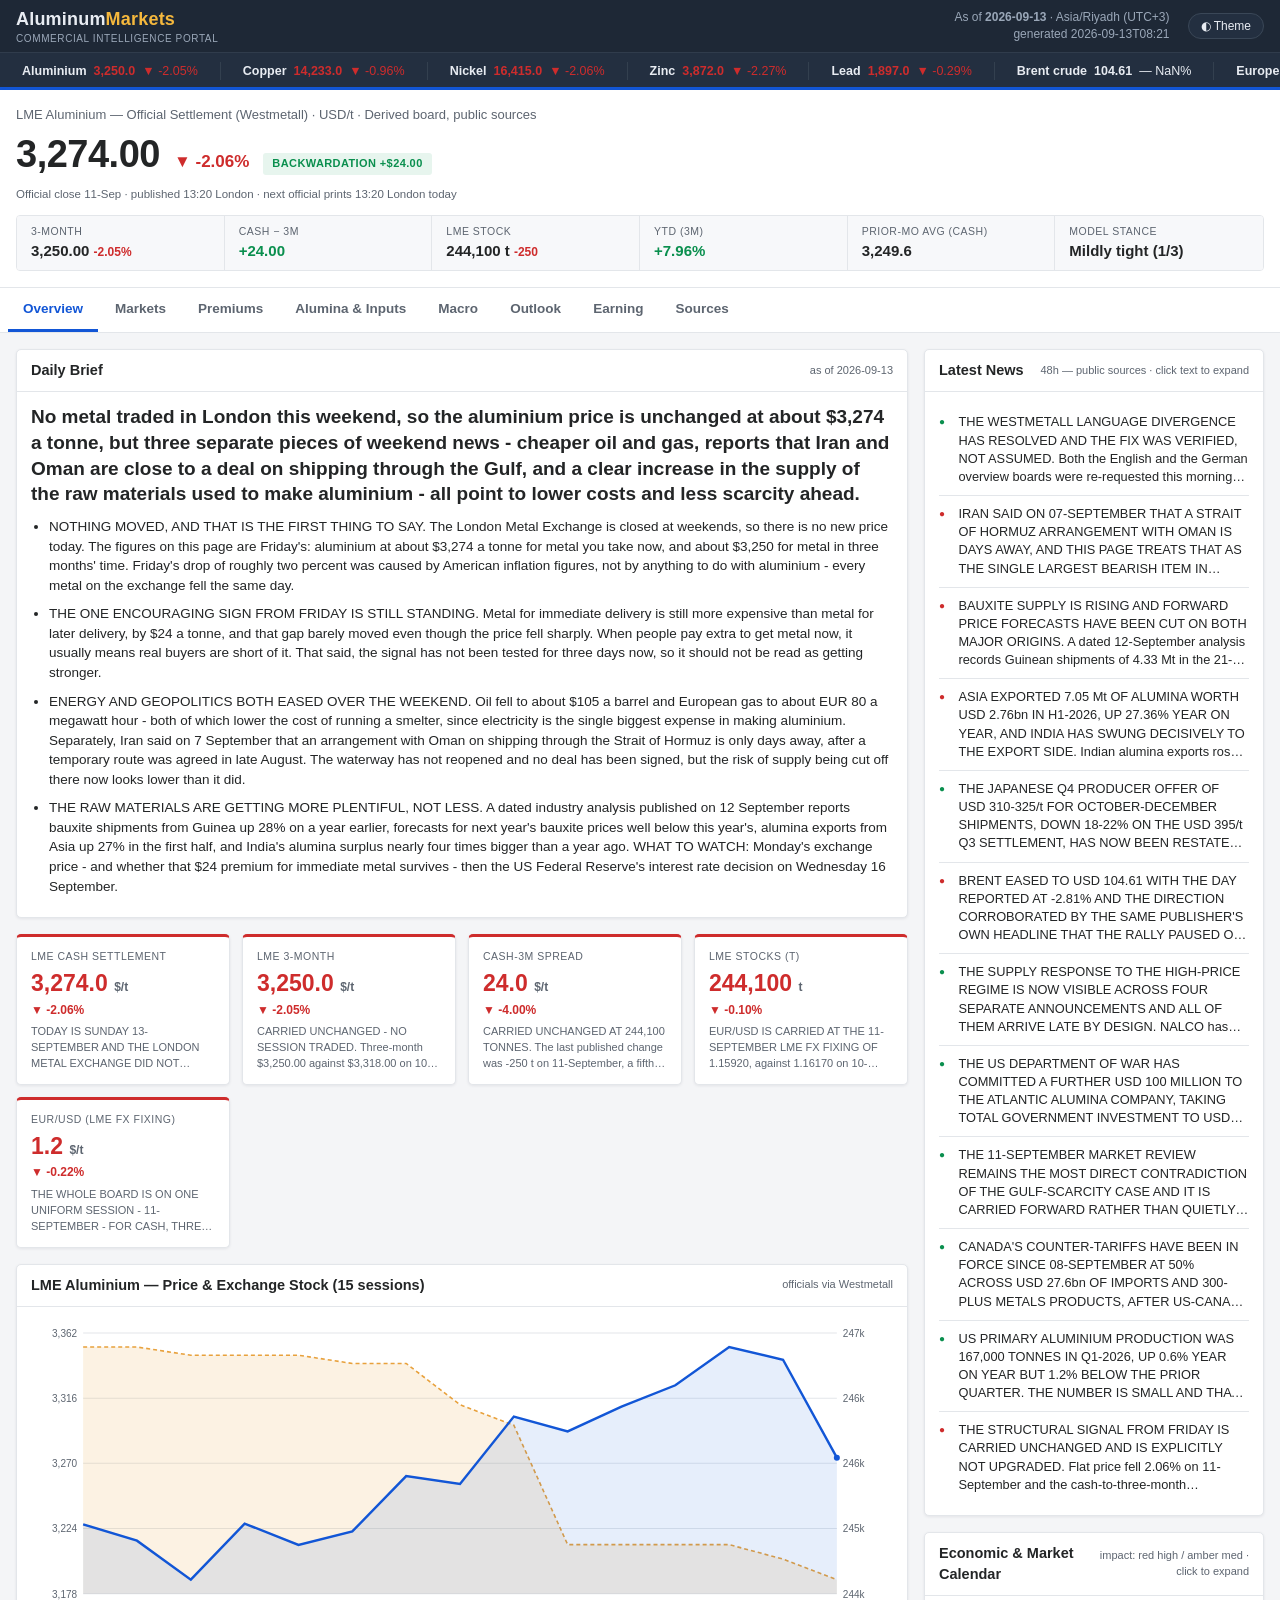
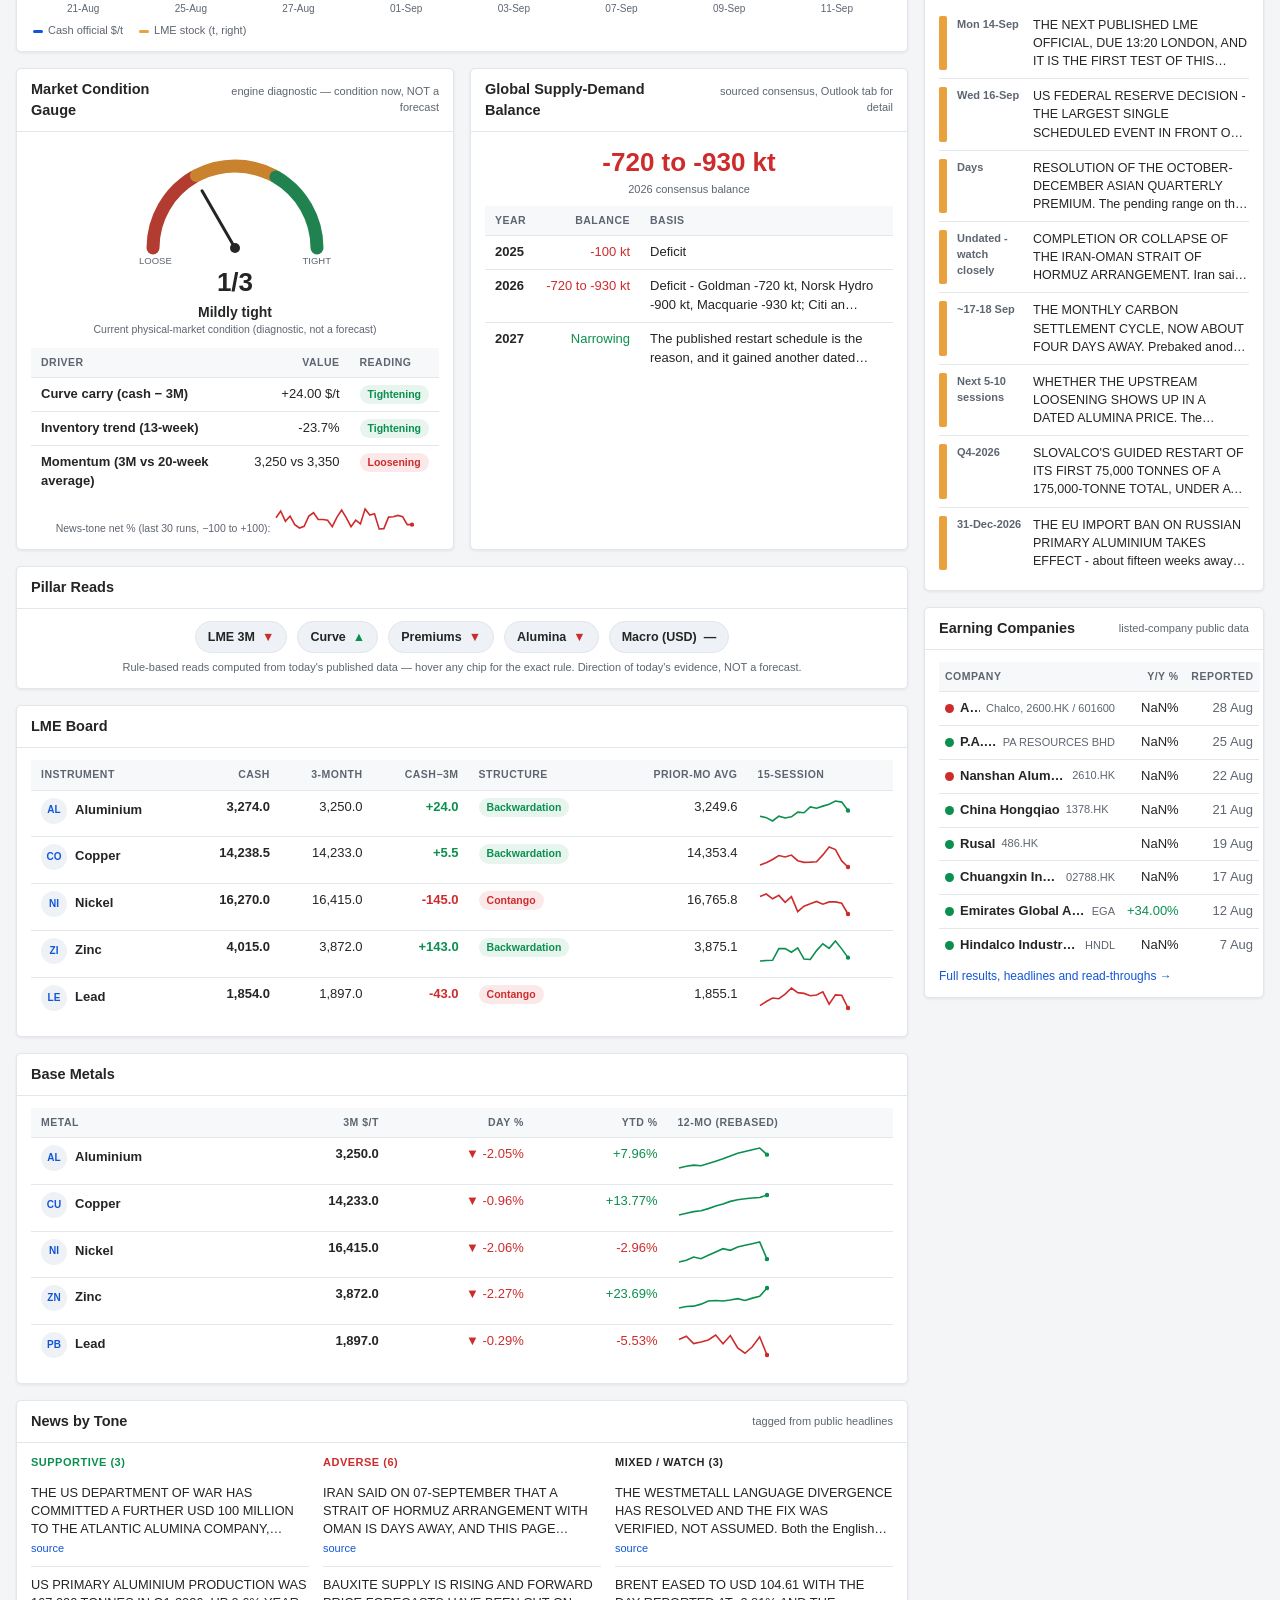
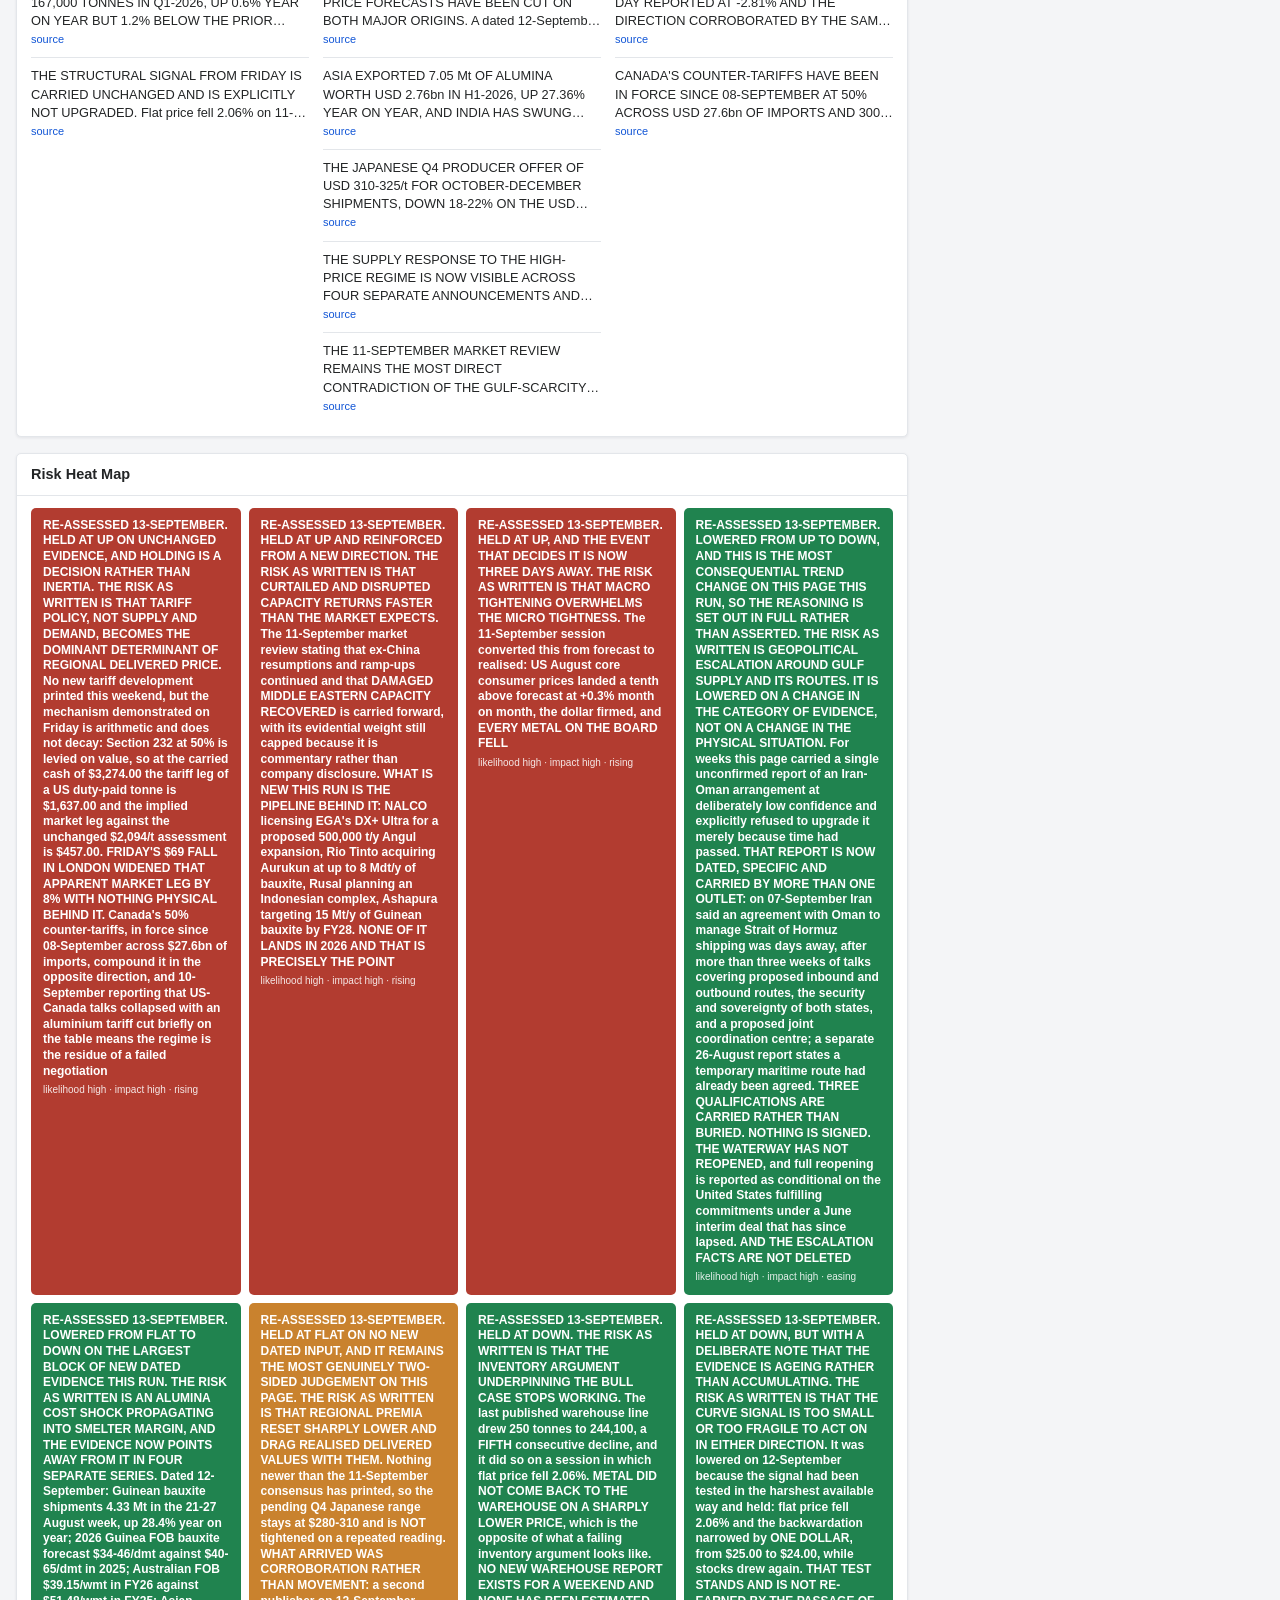
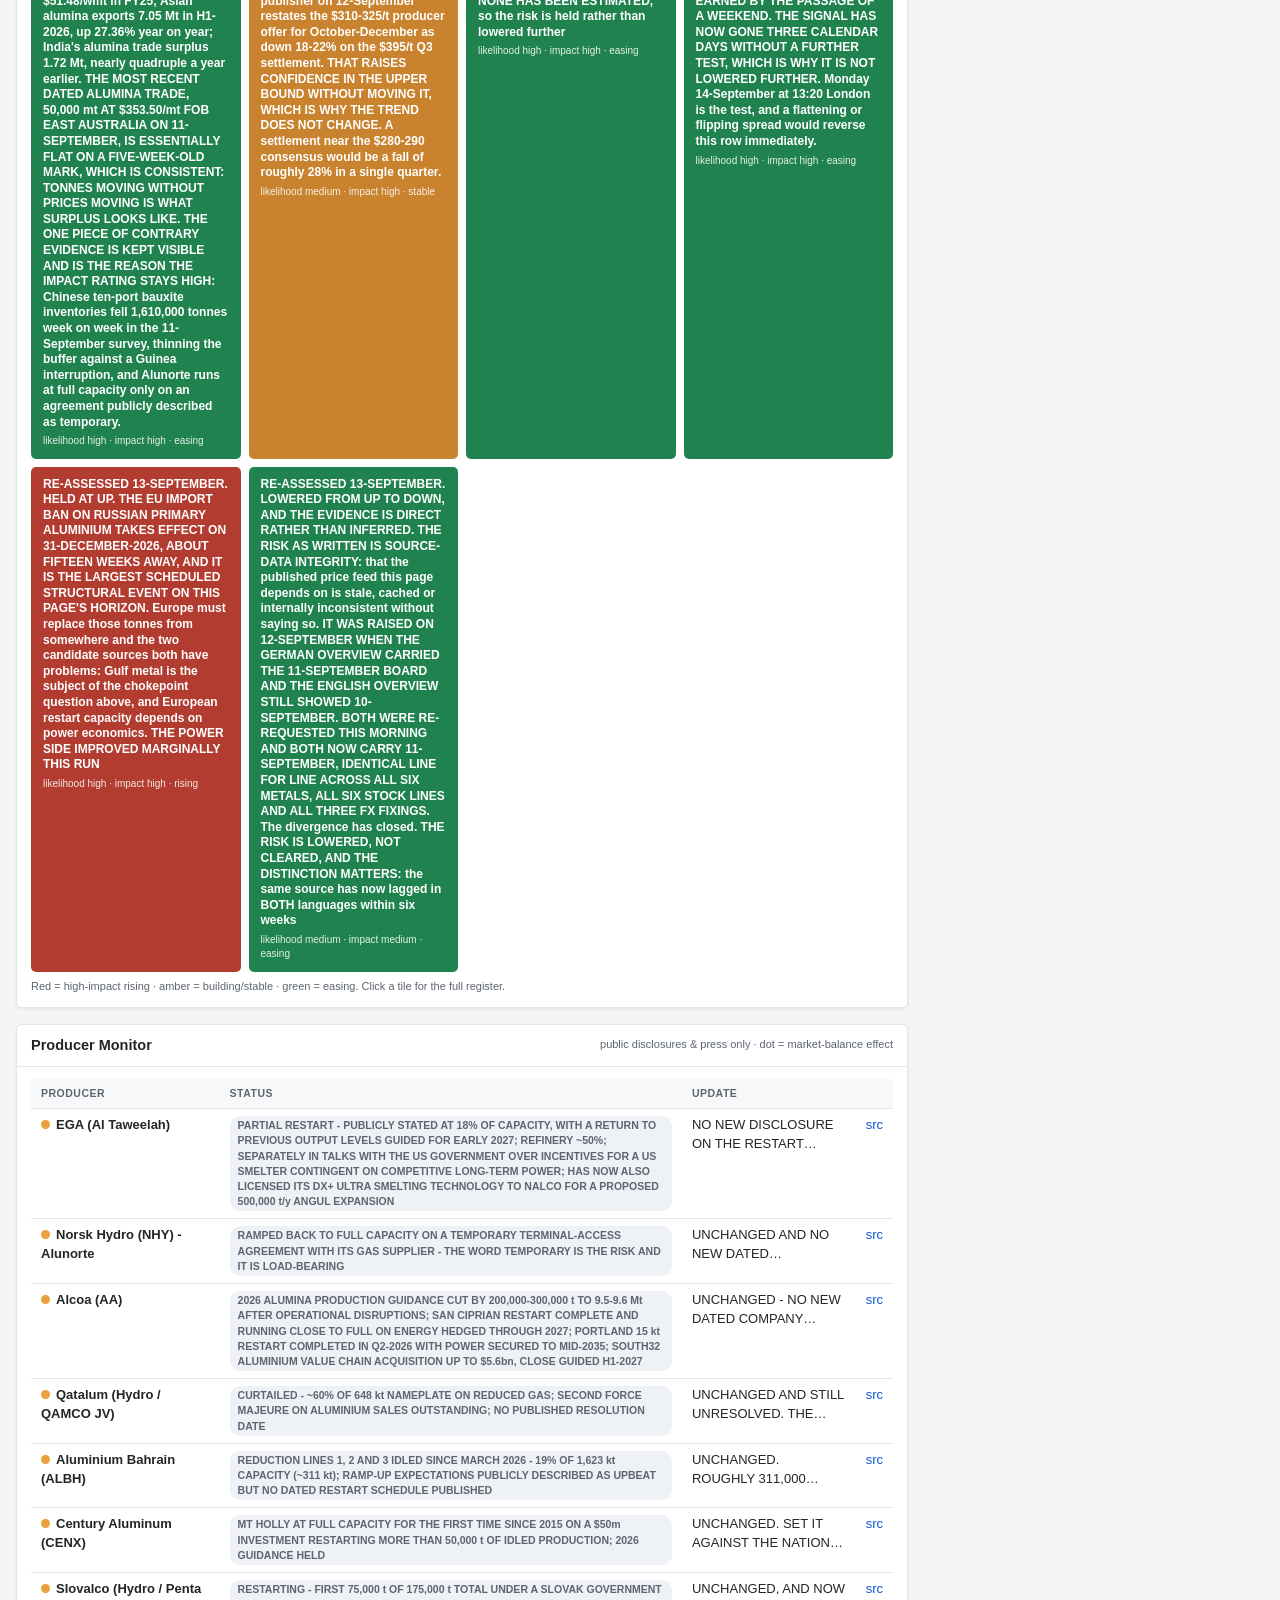
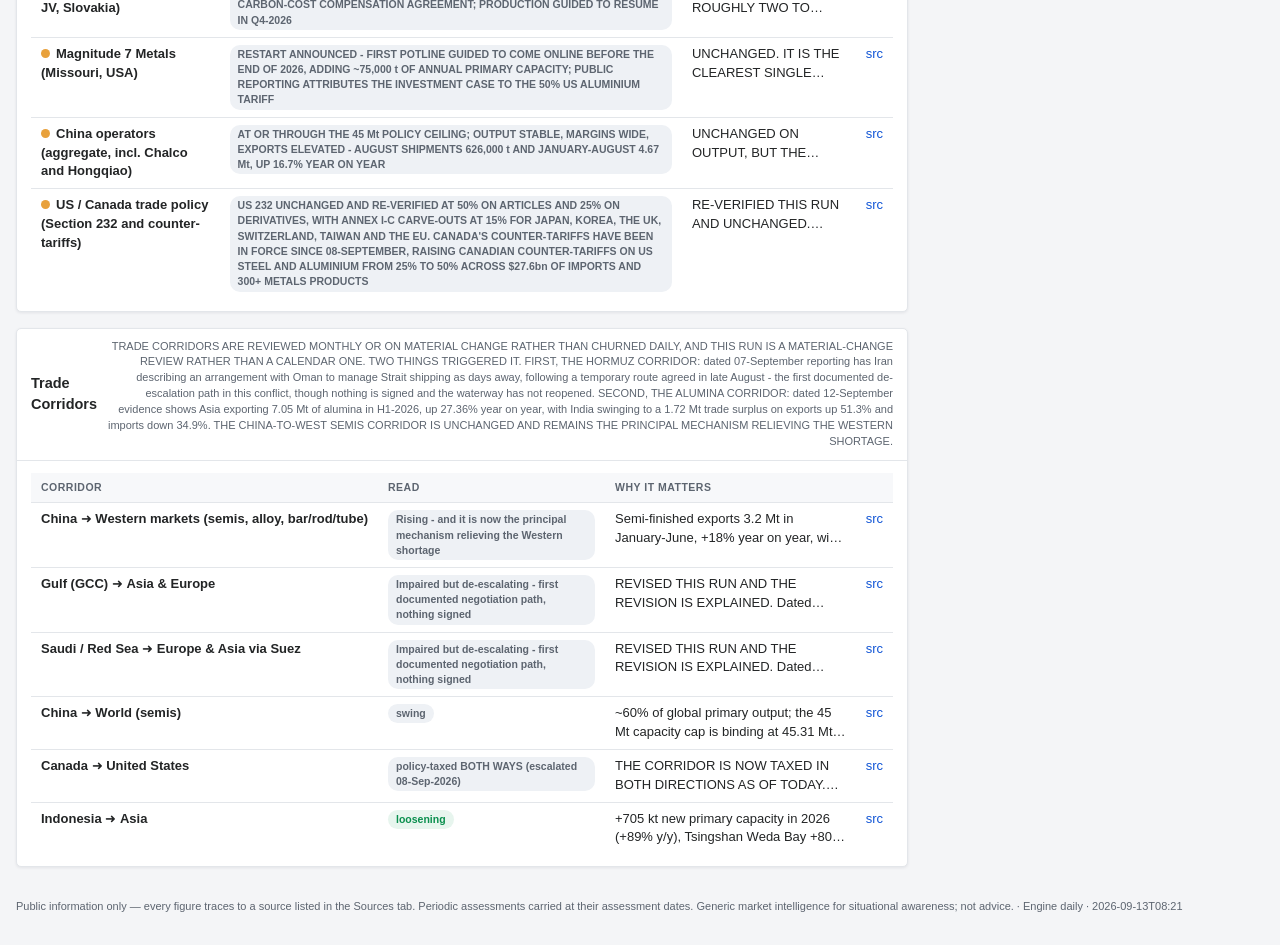
==== commit 6c3d3455: "fix: Alumina & Inputs tab rendered Premiums content (alumina.notes string vs .map); add render-contr" ====
--- a/index.html
+++ b/index.html
@@ -170,7 +170,7 @@
 </div>
 <div class="footer" id="foot"></div>
 
-<script id="embedded-data" type="application/json">{"meta":{"generated_at":"2026-08-04T08:14","as_of":"2026-08-04","engine_version":"daily","timezone":"Asia/Riyadh (UTC+3)"},"brief":{"headline":"The first LME official struck after the weekend US-Iran de-escalation went UP, not down - cash +2.0% to $3,260, the backwardation nearly tripled to +$48 and stock drew a 24th straight session to a century-low 262,650 t - the market's first hard vote that the aluminium tightness is physical, while oil priced the diplomacy with a 5% fall.","bullets":["WHAT MOVED. The 03-Aug official settled cash $3,260.00 (+$64.00, +2.00%, highest since early June), 3M $3,212.00 (+1.04%), cash-3M backwardation +$48.00 (from +$17.00, above the late-July peak), LME stock 262,650 t (-1,750 t, 24th consecutive draw, -48.4% year-to-date). Copper and zinc also rose; nickel and lead fell - this was not an indiscriminate metals bid.","WHY IT MATTERS. This was the test both prior compiles set up: a prompt premium that had halved on a demand shock met a supply-side de-escalation headline pointing the same way - and instead of flipping to contango it rebuilt to a new local high while Brent fell about 5%. Oil priced the war premium out; aluminium priced the warehouse. Roughly two days of global consumption in exchange cover means talks about future Gulf supply do not put metal in LME sheds today.","THE COUNTERWEIGHTS. US-Iran talks began Monday afternoon with no published outcome yet; a signed deal plus verified Hormuz transit recovery remains the largest downside catalyst, and supply is already returning without one (outside-China daily output +1.6% m/m in July on Middle East and Iceland restarts). China's downstream remains the soft spot - bar processing fees down nearly 20%, official PMI at 49.2 - though the private 50.9 print and expanding Korea/Taiwan/Vietnam PMIs dispute the demand-collapse read.","WHAT TO WATCH. Today's 13:20-London official - does +$48 hold and does stock break 260,000 t; Alba's Q2 today, the first full-quarter Gulf-disruption P&L, with Century Thursday and Hindalco Friday; published Hormuz transit counts versus about ten vessels pre-weekend; and the Q4 MJP premium talks opening late August off an 11-year-high $395/t Q3 settlement."]},"kpis":[{"id":"lme-cash-settlement","label":"LME Cash settlement","value":3260.0,"unit":"$/t","change_pct":2.0,"trend":"up","note":"03-Aug OFFICIAL $3,260.00 versus 31-Jul $3,196.00 = +$64.00 (+2.00%) - the first official of August, the first struck after the weekend US-Iran de-escalation, and the highest official cash since early June. The direction is the story: a 2% RISE on the session the de-escalation was being priced in energy (Brent about -5% on Monday) is the market stating that the aluminium bid is about today's metal, not about the war premium. avg = JULY-2026 monthly mean $3,155.98 (final, published on Westmetall's averages page); June's mean was $3,458.64. SOURCING: taken from Westmetall's German overview page carrying the full 03-Aug board; the English overview was still serving a cached 31-Jul snapshot at this ~06:00-London compile - the documented cache failure mode, this time on the overview itself, caught by cross-checking the two language versions.","decimals":1},{"id":"lme-3-month","label":"LME 3-Month","value":3212.0,"unit":"$/t","change_pct":1.04,"trend":"up","note":"03-Aug official $3,212.00 versus 31-Jul $3,179.00 = +$33.00 (+1.04%) - half the prompt's move, so the rally was led from the front of the curve. The 3M took out the $3,205 resistance named in prior compiles; next marked level above is the $3,303 measured 1.0x target, supports at $3,205 (broken resistance) then $3,159.50 (28-Jul swing low, the standing short-term Elliott invalidation). July's 3M mean is final at $3,148.93 against June's $3,438.89.","decimals":1},{"id":"cash-3m-spread","label":"Cash-3M spread","value":48.0,"unit":"$/t","change_pct":182.35,"trend":"up","note":"BACKWARDATION (cash ABOVE 3M) at +$48.00 on the 03-Aug official, up from +$17.00 on 31-Jul - a near-tripling in one session that exceeds the +$44.00 peak of the late-July widening run. Convention: cash > 3M = backwardation = nearby tightness; cash < 3M = contango. SPREAD AND FLAT PRICE MOVED THE SAME DIRECTION (both up), and they did it on a session dominated by a bearish supply headline - the de-escalation - which is precisely the test the prior compile said would separate a geopolitical premium from physical scarcity. The spread passed it. The stock series corroborates: a further 1,750 t draw to a century low on the same session.","decimals":1}],"lme":{"commentary":"THE FIRST POST-DE-ESCALATION OFFICIAL WAS THE TEST, AND THE BULLS WON IT. Cash settled $3,260.00 on 03-Aug, +$64.00 (+2.00%) - the highest official since early June - with 3M up 1.04% at $3,212.00, the backwardation nearly tripling to +$48.00 and stock drawing a 24th straight session to 262,650 t, a fresh century low. Every element of that line moved in the tightness direction on the very session the market was absorbing a cancelled strike, agreed deal perimeters and a 5% fall in Brent. The prior two compiles posed the question explicitly: the spread had compressed 61% on a demand shock (the 49.2 NBS PMI) and then faced a supply-side de-escalation pointing the same way - if it held, the tightness was physical. It did not merely hold; it rebuilt above its late-July peak. The prompt is bidding for metal that exists today, and 262,650 t of exchange cover - about two days of global consumption - is the reason. What would change this read: a verified transit recovery through Hormuz plus the first stock BUILD in 24 sessions; either would put the 28-Jul swing low at $3,159.50 back in play. Until one of those prints, the burden of proof has shifted to the bears.","benchmarks":[{"metal":"Aluminium","cash":3260.0,"three_month":3212.0,"average":3155.98,"spread":48.0,"structure":"Backwardation"},{"metal":"Copper","cash":13945.0,"three_month":13876.0,"average":13525.17,"spread":69.0,"structure":"Backwardation"},{"metal":"Nickel","cash":16785.0,"three_month":17050.0,"average":16657.39,"spread":-265.0,"structure":"Contango"},{"metal":"Zinc","cash":3751.0,"three_month":3678.0,"average":3587.52,"spread":73.0,"structure":"Backwardation"},{"metal":"Lead","cash":1828.0,"three_month":1873.0,"average":1844.09,"spread":-45.0,"structure":"Contango"}],"series":{"dates":["03-Aug","31-Jul","30-Jul","29-Jul","28-Jul","27-Jul","24-Jul","23-Jul","22-Jul","21-Jul","20-Jul","17-Jul","16-Jul","15-Jul","14-Jul"],"price":[3260.0,3196.0,3231.0,3207.0,3159.5,3192.0,3175.0,3194.0,3205.0,3183.5,3156.0,3154.0,3170.0,3153.5,3171.0],"stocks":[262650,264400,266300,267800,269300,271275,272775,275175,276775,278275,279775,280100,281600,283100,284600]}},"base_metals":{"board":[{"symbol":"AL","name":"Aluminium","price":3212.0,"day_pct":1.04,"ytd_pct":6.7},{"symbol":"CU","name":"Copper","price":13876.0,"day_pct":0.55,"ytd_pct":10.9},{"symbol":"NI","name":"Nickel","price":17050.0,"day_pct":-1.64,"ytd_pct":0.8},{"symbol":"ZN","name":"Zinc","price":3678.0,"day_pct":1.29,"ytd_pct":17.5},{"symbol":"PB","name":"Lead","price":1873.0,"day_pct":-1.16,"ytd_pct":-6.7}],"history":{"dates":["Jun-25","Jul","Aug","Sep","Oct","Nov","Dec","Jan-26","Feb","Mar","Apr","May","now"],"rebased_base":100,"series":{"AL":[100,103,105,104,108,112,116,121,126,129,132,135,121.5],"CU":[100,104,108,110,115,121,126,132,136,138,140,141,142.8],"NI":[100,101,103,102,104,106,108,107,109,110,111,112,104.0],"ZN":[100.0,104.1,105.0,110.5,118.8,120.2,119.2,121.5,125.3,120.3,126.8,131.6,141.5],"PB":[100.0,101.1,98.6,99.1,99.8,101.5,98.5,101.3,97.1,95.3,97.5,100.9,92.7]}},"series15":{"CU":[13541.0,13537.0,13565.0,13373.5,13629.0,13856.0,13895.0,13745.0,13617.0,13810.0,13643.5,13633.0,13795.0,13834.0,13945.0],"NI":[16590.0,16505.0,17150.0,16725.0,16850.0,16970.0,16940.0,17200.0,17205.0,17165.0,16860.0,17000.0,16945.0,17100.0,16785.0],"ZN":[3589.5,3553.5,3591.0,3549.0,3575.0,3591.0,3614.0,3653.0,3633.0,3685.5,3631.5,3639.0,3662.0,3710.5,3751.0],"PB":[1803.0,1797.0,1827.5,1821.0,1830.0,1842.0,1841.5,1875.0,1865.5,1859.0,1856.0,1877.0,1863.0,1851.5,1828.0]}},"premiums":{"regional":[{"region":"MJP Q3 (Main Japanese Port)","premium":395,"unit":"$/t","change":43.5,"basis":"Q3-2026 SETTLED at $395/t CIF Japan (S&P Global Platts, assessed 06-Jul-2026) - an 11-year high (prior peak Q3-2014 $404/t), +11.9-12.9% q/q versus Q2's $350-353, built from 10 trades at $395/t for a combined minimum 15,500 t/month, July-September loading. QUARTERLY BASIS: this does not re-price daily and no fresher public print exists at this 04-Aug refresh; a dedicated search for Q4-2026 offers, talks coverage or settlement returned nothing public. Talks are expected to open around late August. THE NEGOTIATING BACKDROP MOVED AGAINST SELLERS OVER THIS WEEKEND, having moved for them over the previous one. FOR the buyers: Trump cancelled the planned Iran strike on 01-Aug and claims a deal opening the Strait of Hormuz, which attacks the scarcity narrative underneath an 11-year-high premium; Japan and the US confirmed their first JOINT yen intervention since 2011 and the yen has firmed roughly 5% in three sessions to 156.44, mechanically raising the local-currency cost of dollar metal; the official China PMI is in contraction at 49.2; and the LME backwardation has halved to +$17.00. FOR the sellers: exchange stock is at a century low of 264,400 t, EGA had only 89 of 1,262 pots running at 02-Jul, and Alba's Lines 1-3 (19% of 1,623,000 t/y) have been down since 15-Mar with no public restart date. AL Circle's 24-Jul review notes the CIF Japan premium rose 127% quarter-on-quarter in early 2026 - context for why buyers resisted producer offers of $440-480.","status":"amber"},{"region":"CIF Japan spot (MJP spot)","premium":370,"unit":"$/t","change":0,"basis":"Platts CIF Japan spot P1020/P1020A $370/t over LME cash, assessed 06-Jul-2026. PERIODIC ASSESSMENT - the freshest publicly retrievable mark, now 28 days old at this 04-Aug refresh; it is carried at its assessment date and is NOT a current-session value. No daily move should be inferred. Against the 31-Jul cash official of $3,196.00 an all-in Japanese delivered equivalent computes to roughly $3,566/t, of which the premium is about 10.4%. THE FX LEG IS THE LIVE VARIABLE THIS RUN: USD/JPY is 156.44 on Monday 03-Aug after Japan's Ministry of Finance and the US Treasury confirmed a coordinated yen-buying intervention - the first joint action since 2011 - with Tokyo warning it stands ready to act again. The yen has gained about 5% in three sessions from 163.4 a week earlier. For a Japanese buyer paying in yen, that is a direct reduction in the local-currency cost of the same dollar premium, and it cuts both ways: it improves affordability but it also removes one of the arguments producers used for a higher Q4 number.","status":"green"},{"region":"European Duty Unpaid (EDU)","premium":485,"unit":"$/t","change":0,"basis":"European P1020A duty-unpaid in-warehouse Rotterdam, carried at its last public assessment. PERIODIC ASSESSMENT, not a daily mark - no fresher free public print is available at this 04-Aug refresh, so the value is held at its assessment date rather than implied to have moved. The duty-unpaid leg is the cleanest read on genuine European physical tightness because it excludes both the 6% EU import duty and the CBAM cost embedded in duty-paid assessments since January 2026. DISCLOSURE ON WHAT IS AND IS NOT PUBLIC: the duty-PAID Rotterdam assessment does have a post-6-Jul public print - Fastmarkets' 14-Jul-2026 pricing notice carries P1020A duty-paid in-warehouse Rotterdam at $510-540/t - but the duty-UNPAID series (MB-AL-0346) has no publicly retrievable figure dated after early March 2026, so it is NOT updated from the duty-paid read. The regional backdrop turned two-sided over the weekend: European gas fell 4.23% to EUR 56.57/MWh on the strike cancellation, which improves restart economics at the margin, while the Suez routing that carries Gulf and Asian metal into Rotterdam remains impaired by the Bab al Mandeb disruption.","status":"green"},{"region":"Billets Rotterdam Duty-Paid","premium":1212.5,"unit":"$/t","change":0.0,"basis":"6063 extrusion billet premium, in-warehouse duty-paid Rotterdam (Fastmarkets MB-AL-0002 basis), carried at its last public assessment date. PERIODIC ASSESSMENT - not refreshed daily. Billet premiums carry the duty-paid structure plus the conversion spread over P1020, so they move with both metal availability and extruder order books. European extrusion demand remains the soft spot in the regional balance. THE ENERGY LEG IMPROVED THIS RUN: TTF gas fell 4.23% to EUR 56.57/MWh on Monday 03-Aug after the Iran strike was called off, from EUR 59.07 at the 31-Jul close - the first material downtick in a month that still ran roughly 36-37% higher. Hydro's Slovalco agreement with the Slovak government to resume 75,000 t from Q4-2026 remains the first concrete European restart of the cycle, and cheaper power is exactly the condition that would let others follow. EGA's force majeure on European billet contracts, declared 12-Apr-2026, was still in force at the last public check (20-Jul).","status":"green"},{"region":"MW US Transaction (Platts)","premium":2380,"unit":"$/t","change":-16,"basis":"Platts US Midwest transaction premium, carried at its 06-Jul-2026 assessment of roughly $2,380/t (about 108 c/lb) after $2,396/t on 03-Jul; no fresher free public print is retrievable at this 04-Aug refresh, so it is held at its assessment date and no daily move should be inferred. The US premium is overwhelmingly a TARIFF construct rather than a scarcity signal: at the 31-Jul cash of $3,196.00 the 50% Section 232 rate on aluminium articles is $1,598.00/t on its own. The rate was re-verified unchanged this run. A 20-Jul-2026 proclamation additionally allows companies with an approved plan to build or expand a US primary smelter (construction beginning by 20-Jan-2029) to import at HALF the applicable rate against expected output; no CBP guidance implementing that measure has been issued yet, and it is the main identified route by which the US premium could compress without any change to the headline tariff.","status":"green"},{"region":"US Midwest Duty-Paid","premium":2380,"unit":"$/t","change":-16,"basis":"US Midwest duty-paid P1020A, carried at its last public assessment date - PERIODIC, not a daily mark, and not refreshed this run because no fresher free public print exists. This is the tariff-inflated delivered number and it is the row the tariff decomposition on this board matches against. DECOMPOSITION REFRESHED EVERY RUN: at the 31-Jul cash official of $3,196.00 the 50% Section 232 ad-valorem leg alone is $1,598.00/t, unchanged from the prior compile because the metal price is unchanged; the residual above that is the genuine physical/logistics component. Annex I-C reduced-rate carve-outs (15% all-in for Japan, Korea, the UK, Switzerland, Taiwan and EU members) run from 08-Jun-2026 to 31-Dec-2027 under Federal Register 2026-11314. Alcoa's Q2-2026 disclosure of roughly $35m of additional Section 232 cost on Canadian metal is the clearest public evidence that the tariff is a real cash cost to cross-border producers as well as a premium inflator.","status":"green"}],"settlements":[{"quarter":"Q1-26 sett.","MJP":195,"CIF Japan":195,"EU duty-unpaid":519.1},{"quarter":"Q2-26 sett.","MJP":351.5,"CIF Japan":319.5,"EU duty-unpaid":612.5},{"quarter":"Q3-26 settled","MJP":395,"CIF Japan":395,"EU duty-unpaid":542.5},{"quarter":"Now (CIF Japan spot)","MJP":370,"CIF Japan":370,"EU duty-unpaid":485}],"tariffs":[{"region":"United States","rate":"50%","instrument":"Section 232","status":"amber","note":"Full customs value; eff. 08-Jun-2026 → 31-Dec-2027"},{"region":"European Union","rate":"6% + CBAM","instrument":"Import duty","status":"amber","note":"Structural floor plus carbon border adjustment"}],"drivers":[{"text":"THE WEEKEND REMOVED THE MARGINAL BUYER OF RISK: Trump cancelled the planned strike on Iran, said the perimeters of a deal are agreed and claimed an immediate and complete opening of the Strait of Hormuz, with talks starting Monday afternoon — Al Jazeera, NPR and Bloomberg all carry the same 02-Aug account: after Saudi Arabia, the UAE and Iran pressed for diplomacy, Trump called off a strike he had planned for the weekend, posted late on 01-Aug that the 'perimeters of a deal' had been reached, and framed the deal as delivering an immediate, complete and total opening of the Strait of Hormuz. Talks were scheduled to begin Monday afternoon. The market reaction is unambiguous in the energy complex - Brent -4.61% to $83.88 and Dutch TTF -4.23% to EUR 56.57/MWh on 03-Aug - and every physical aluminium premium on this board has a Gulf-risk component that the same headline attacks. WHAT IS NOT YET SOURCEABLE: no aluminium-specific price assessment or news analysis dated 02-03 Aug has been published on the read-across, so the premium impact stated here is explicitly inference from the energy tape and the June precedent, not an assessed move. The June precedent is on the official record: on the 17-Jun 60-day ceasefire the LME official cash fell from $3,855.00 on 02-Jun to $3,061.50 in early July, -20.6%.","source":"Al Jazeera - Trump cancels Iran strike, says deal perimeters reached (02-Aug-2026)","url":"https://www.aljazeera.com/news/2026/8/2/trump-cancels-iran-strike-says-deal-perimeters-reached"},{"text":"Physical Gulf supply cannot return on a headline - EGA had 89 of 1,262 pots running at 02-Jul and Alba's Lines 1-3, 19% of a 1,623,000 t/y smelter, have been shut since 15-Mar with no public restart date — This is the strongest argument that premiums do not fully unwind on a diplomatic headline. EGA's own 02-Jul disclosure, carried in SMM's 31-Jul overseas review, gives the first hard public pot count: anode removal complete for all pots, pot cleaning about 90% complete, solidified aluminium cleared from over 20% of pots, and 89 of 1,262 pots back in operation - after the first repaired pot restarted on 26-May. That is roughly 7% of the potline. Alba disclosed on 15-Mar-2026 that it had initiated a controlled shutdown of Reduction Lines 1, 2 and 3, equal to 19% of its 1,623,000 t/y capacity, citing supply and transit disruption affecting the Strait of Hormuz, and on 29-Mar confirmed its facility had been subject to an Iranian attack on 28-Mar with two employees suffering minor injuries. Alba's Q1-2026 results quantified the operational cost: sales volume 312,563 t (-17% y/y) and net finished production 339,734 t (-14% y/y). Restarting a frozen potline is a months-long capital exercise, not a policy decision.","source":"Alba - Q1-2026 results and 15-Mar-2026 Lines 1-3 shutdown disclosure","url":"https://www.albasmelter.com/en/article/alba-reports-its-financial-results-for-the-first-quarter-of-2026"},{"text":"Gulf war-risk cover at 3-10% of hull value - over $7 million per transit on a $100m vessel versus 0.25% pre-war - reprices on underwriters' cycles, not on headlines, and a tanker was still struck on 01-Aug — AL Circle's 24-Jul Middle East review assembles the public picture: war-risk insurance for Gulf transits stood at roughly 0.25% of hull value before February's escalation, quadrupled within three weeks of the first strikes, and by mid-July was quoted at 3-10% - the difference between a $250,000 premium and one exceeding $7 million on a single transit. Around 90% of ocean-going tonnage covered by the International Group of P&I Clubs faces cancellation-and-repricing clauses on short notice. The five GCC smelters produced about 6.16 Mt in 2025 (roughly 8% of world supply) with more than 80% exported; analysts pencil in 3-3.5 Mt of losses through 2026, near 5% of global primary supply. THE TIMING MATTERS: UKMTO reported a tanker struck by a projectile about 20 km north-east of Lima, Oman on 01-Aug - reported as an LNG carrier with Qatari cargo - with a second incident 40 km north-east of Khasab. That was the day of the cancellation, not before it. Insurance is a lagging, contractual cost; it will not fall on the announcement of talks.","source":"AL Circle - 2026 Middle East aluminium outlook: 5% of global supply, USD 7 million insurance and the Hormuz effect (24-Jul-2026)","url":"https://www.alcircle.com/news/2026-middle-east-aluminium-outlook-5-of-global-supply-usd-7-million-insurance-and-the-hormuz-effect-120492"},{"text":"US Section 232 at 50% is $1,598.00/t of the US duty-paid premium at the 31-Jul cash - re-verified unchanged this run, and the tariff leg is flat because the metal price is flat — Aluminium articles made entirely or almost entirely of aluminium pay 50% ad valorem on full customs value; derivative aluminium content pays 25%. The structure originates in the April-2026 proclamation and was further adjusted by the 01-Jun-2026 proclamation (Federal Register 2026-11314, effective 08-Jun-2026), whose 08-Jun-2026 to 31-Dec-2027 window applies to the Annex I-C reduced-rate carve-outs - 15% all-in for Japan, Korea, the UK, Switzerland, Taiwan and EU members. A 20-Jul-2026 proclamation additionally lets companies with an approved plan to build or expand a US primary smelter (construction beginning by 20-Jan-2029) import at half the applicable rate against expected output; no CBP guidance has been issued yet. MECHANICS: at the 31-Jul cash of $3,196.00 the 50% leg computes to $1,598.00/t exactly, unchanged from the prior compile because no new official has printed. This is the reason the US premium is not a clean scarcity signal and must not be read alongside MJP or EDU as if it were.","source":"Federal Register 2026-11314 - Adjusting imports of aluminum into the United States (effective 08-Jun-2026); 20-Jul-2026 smelter-investment proclamation","url":"https://www.federalregister.gov/documents/2026/06/01/2026-11314/adjusting-imports-of-aluminum-into-the-united-states"}]},"alumina":{"prices":[{"label":"Alumina FOB Western Australia (SMM)","value":328.0,"unit":"$/t","note":"SMM assessment $328/mt FOB Western Australia, 09-Jul-2026 - the freshest publicly retrievable ex-China spot mark; no fresher free print at this 04-Aug refresh, so it is carried at its assessment date (26 days old), NOT a current value. Against the 03-Aug LME 3M official of $3,212.00 this sits at roughly 10.3% of the metal price, comfortably inside the range that leaves smelter margins intact. The trend flag stays DOWN on SMM's 31-Jul analysis, which frames alumina weakness as hard to change: the most-traded SHFE alumina contract closed 2,621 yuan/mt, Guangxi maintenance restarts are returning, roughly 3 Mt of new south-China capacity is pending and port alumina inventory sits at a cycle-high 940,000 mt.","status":null},{"label":"Alumina API / Platts FOB Australia","value":330.0,"unit":"$/t","note":"Platts FOB Australia $330/t, 26-Jun-2026 (via S&P Global CERA trade review, published 17-Jul) - up from ~$305/t in early June, then rolling over into July on supply recovery. Quarterly context: Q2-2026 average $307.42/t versus Q1 $306.91/t; Platts CIF China averaged $340.74/t in Q2, +2.83% q/q. S&P CERA puts the 2026 global alumina balance at a 1.79 Mt SURPLUS, narrowing from 2.4 Mt in 2025. STALE - 38 days old at this refresh, and superseded in practice by the CME futures row below, which has moved materially since.","status":null},{"label":"SMM Alumina Index (China)","value":2730.0,"unit":"Y/t","note":"SMM Alumina Index CNY 2,730.17/mt, last full public index print retrievable free of charge. DATE DISCLOSURE: this figure was verified at 16-Jul-2026 on the prior compile; a re-check this run returned the identical value against a later page date, so the index could NOT be confirmed as having advanced and the conservative 16-Jul date is retained rather than upgraded. Regional spot at that print: Shandong 2,710-2,780, Henan 2,730-2,800, Shanxi 2,750-2,800, Guangxi 2,600-2,680, Guizhou 2,760-2,800. THE FRESHER, HARDER CHINA MARK IS THE FUTURES CURVE: SMM's 31-Jul analysis has the most-traded SHFE alumina contract closing at 2,621 yuan/mt with an intraday low of 2,617 (-1.37%), a stated range call of 2,600-2,650 and an explicit warning it may break 2,600 in August. SMM puts the Chinese industry average full cost near 2,530 yuan/mt on Guinea bauxite at $70-75/mt, so the futures price is roughly 3.6% above the cost floor - a thin cushion. The SMM index level itself sits behind a paywall and is therefore NOT published here beyond the last free print.","status":null},{"label":"Platts FOB Australia (CME futures)","value":333.34,"unit":"$/t","note":"Alumina FOB Australia (Platts) CME futures, continuous front contract, last published settlement $333.34/t (+0.27% on the session, +8.78% over one month, -4.68% year-to-date) as read on TradingView at this 04-Aug compile with the market closed - REFRESHED THIS RUN from the $309.40 of 24-Jul carried previously, a rise of $23.94 (+7.7%). This is the freshest forward-looking ex-China alumina reference available free of charge and it now points UP where the Chinese domestic curve points down - a divergence worth naming. LIQUIDITY CAVEAT: open interest on the contract is 105 lots, so this is a thin, indicative mark and should not be treated as a liquid benchmark. Supply context both ways: EGA's Al Taweelah refinery is ramping back after a three-and-a-half-month outage but does not expect full alumina capability until year-end (2.4 Mt in 2025, 46% of company feedstock needs), while Rio Tinto's Yarwun will be cut 40% from October 2026 on tailings constraints.","status":null},{"label":"Bauxite (Guinea, CIF China)","value":70.0,"unit":"$/dmt","note":"REFRESHED THIS RUN: SMM's 31-Jul alumina cost analysis states Guinea bauxite at $70-75/mt, against just over $60/mt in December 2025 - a fresher and better-dated public reference than the ~$70/mt spot print of 05-Jun previously carried, and it is the bauxite input SMM uses to derive the roughly 2,530 yuan/mt Chinese alumina industry cost floor. SMM's 02-Aug inventory note adds that bauxite stocks at ten Chinese ports fell 730,000 mt week-on-week as at 31-Jul, the first materially tighter port read of the cycle. Set against that, oversupply remains structural: Guinea shipped a RECORD 114.8 Mt in H1-2026, +15% y/y, and China's alumina imports ran +749% y/y to 2.28 Mt in H1 with 91.7% of it Australian. A 2026 Guinea export cap near 150 Mt has been considered but NOT implemented. SMM's granular live assessment remains paywalled.","status":null},{"label":"Caustic soda (China alumina-plant contract, Shanxi)","value":2090.0,"unit":"Y/t","note":"CNY 2,090/t delivered, 50% ion-membrane liquid on a 100% NaOH basis, July purchase price held flat month-on-month at Shanxi alumina plants (SMM, 02-Jul-2026) - 32 days old at this refresh; the August contract cycle has not yet produced a public print and is the next scheduled update for this line. NOTE: no public FOB NE Asia caustic assessment for July or August 2026 exists free of charge - ICIS and Argus assess behind paywalls, and the only free reference ($500-510/t flake FOB NE Asia) is undated 2026 commentary, so it is not published here. This Chinese contract line is the dated, sourceable substitute.","status":null},{"label":"Lime / quicklime (China average)","value":163.0,"unit":"$/t","note":"$163/MT China monthly average for June 2026, against $156/MT in Q1-2026 (IMARC quicklime pricing report); July's monthly average has no public print yet. No alumina-refinery-grade lime assessment is published publicly and there is no liquid global index - the causticisation reagent is largely regional and contract-priced, so this generic average is indicative only.","status":null}],"notes":["Alumina is roughly 1.92 t per tonne of aluminium and typically 30-40% of smelter cash cost, so it is the single largest determinant of where the industry cost curve sits and therefore of how far the metal price can fall before supply responds. That question is unusually live this run: with the weekend de-escalation pulling the metal price down, a falling alumina cost removes the floor that would otherwise force curtailment.","THE PRECISE CURRENT SMM CHINA INDEX LEVEL IS NOT PUBLISHED HERE because it sits behind SMM's paywall. The last free print of 2,730.17 yuan/mt is carried at 16-Jul-2026, and the date was deliberately NOT upgraded this run: a re-check returned the identical value against a later page date, so the index could not be confirmed as having advanced. The fresher, better-dated China mark quoted alongside it is the SHFE most-traded alumina close of 2,621 yuan/mt on 31-Jul. Where only a direction is publicly sourceable, only the direction is published.","THE MARKS ON THIS TABLE ARE OF DIFFERENT VINTAGES AND EACH ROW STATES ITS OWN. The CME futures line is the freshest and was REFRESHED THIS RUN to $333.34/t; SMM's FOB Western Australia assessment is carried at 09-Jul; the Platts FOB Australia mark at 26-Jun is stale at 38 days. Ex-China supply is two-sided: EGA's Al Taweelah refinery is ramping back after a three-and-a-half-month outage but does not expect full alumina capability until year-end (2.4 Mt in 2025, 46% of company feedstock needs), while Rio Tinto's Yarwun will be cut 40% from October 2026 on tailings constraints.","COMMERCIAL LOGIC OF A FALLING COST FLOOR: cheap alumina is a principal reason the July earnings season was uniformly strong across the producer set - Alcoa's Aluminum segment posted record EBITDA at a 32.3% margin and Hydro beat on adjusted EBITDA. It is also why a falling metal price does not immediately translate into supply discipline. Chinese operating capacity is 45.31 Mt/y against a 45 Mt ceiling with H1 output of 22.34 Mt (+2.24% y/y); with alumina near its cost floor and energy now falling too, there is no cost-side mechanism forcing that capacity out. Watch the SHFE alumina contract's test of 2,600 yuan/mt as the marker."],"history":{"dates":["Q1-26 avg","Q2-26 avg","Now (Jul)","Q3-26e"],"series":{"FOB Australia ($/t)":[306.9,307.4,328,320],"API ex-China ($/t)":[331.4,340.7,330,325]}}},"inputs":{"items":[{"label":"Calcined petroleum coke (CPC, anode-grade)","value":470.0,"unit":"$/t","note":"No public CPC spot print exists for July 2026; the sourceable frame is a $468-524/MT expected range for 2026 with Q1 regional marks of US $385, China $359, Brazil $450, South Korea $586. The feedstock IS dated and rising: Shandong green petcoke settled the June cycle at CNY 3,727.4/t for 3A (+30.5 MoM), 3,470.5 for 3B and 2,868.8 for 3C (published 17-Jul), which is pushing calcined costs up. Petcoke is 70.4% of prebaked anode cost. | 03-AUG UPDATE: AL Circle published a 03-Aug piece tracing the oil-to-metal chain explicitly - crude feeds green petroleum coke, which is calcined into CPC and baked into the prebaked anode, so the Middle East crisis that raised crude also raised anode costs. Brent fell 4.61% to $83.88 on 03-Aug after the Iran strike was called off. That is a cost-side RELIEF for smelters and it arrives at exactly the moment the same headline removes the supply-risk bid from the metal price - the cost floor and the price ceiling are moving down together, which is why de-escalation is not automatically margin-negative.","status":"red"},{"label":"Coal tar pitch (CTP)","value":4940.0,"unit":"Y/t","note":"Modified CTP June settlement cycle: Shandong CNY 4,938/t (+96 MoM) and Shanxi CNY 4,940/t (+214 MoM), published 17-18 Jul-2026; H1-2026 average CNY 5,009.2/t. Anode binder and a by-product of steel coke ovens, so supply is tied to steel output and the spot market is thin. CTP is 14.95% of prebaked anode cost.","status":"amber"},{"label":"Pre-baked anodes","value":5683.0,"unit":"Y/t","note":"CNY 5,683/t cash (5,707 acceptance) - July 2026 procurement benchmark at a major Shandong smelter, +CNY 30/t month-on-month, published 17-18 Jul-2026. This SNAPPED a run of declines. Production cost is about CNY 5,615.92/t so the average producer margin is only +CNY 67.08/t - margins hover just above breakeven. H2-2026 expected range CNY 5,100-5,800/t on ample supply and firm demand.","status":"amber"},{"label":"Electricity (smelter power)","value":30.0,"unit":"$/MWh","note":"NO DATED 2026 PUBLIC BENCHMARK EXISTS - power is contracted bilaterally and not publicly assessed, so this range is indicative only. Secondary references put China smelters at roughly $40-60/MWh, Europe $70-110/MWh and Canada $26.50-41.00/MWh, with long-term contract economics around $40/MWh against a global specific consumption of ~13,990 kWh/t. The dated proxies eased into month-end but remain elevated: Brent traded above $88/bbl on Friday 31-Jul (settled ~$89.46 Thursday) and closed July more than 20% higher on the month; TTF gas was around EUR 58.5/MWh at the 30-Jul read, -3.4% on the session but roughly +32% on the month with EU storage 54.2% full versus 65% a year earlier. Europe's $1,200-1,500/t energy cost versus $650-850/t elsewhere remains the structural swing factor. | 03-AUG UPDATE: Dutch TTF gas fell 4.23% to EUR 56.57/MWh on 03-Aug from the EUR 59.07 close of 31-Jul, on the cancellation of the planned Iran strike - the first material downtick in a month that still ran roughly 36-37% higher. European storage ended July about 55% full, below the seasonal five-year average and behind the pace needed for the pre-winter target. Power is the block that determines whether idled European capacity returns; Hydro's Slovalco 75,000 t from Q4-2026 is the first concrete restart and cheaper gas is the condition for more.","status":"red"},{"label":"Aluminium fluoride (AlF3)","value":11280.0,"unit":"Y/t","note":"CNY 11,280-11,700/t, SMM fluoride-salt weekly, 25-Jun-2026 - 34 days stale, the freshest publicly retrievable mark. SMM noted cost pressure continuing to transmit through with support building beneath prices.","status":"amber"},{"label":"Cryolite / bath makeup","value":7000.0,"unit":"Y/t","note":"CNY 7,000-8,500/t, stable, SMM fluoride-salt weekly, 25-Jun-2026 - 34 days stale. Bath chemistry makeup; small share of cash cost and rarely the binding constraint.","status":"green"},{"label":"Cathode / graphite blocks","value":null,"unit":"$/set","note":"NO 2026 PUBLIC PRINT EXISTS. The latest publicly retrievable data is 28-Nov-2025 (North China: 30% graphitised CNY 7,600/t, 50% CNY 8,300/t, SM grade-1 roasted CNY 14,200/t, grade-2 CNY 16,300/t) and is now eight months old, so no value is published on this line. Cathode blocks are a reline consumable and behave more like capex than an operating input.","status":"amber"},{"label":"Silicon metal","value":9100.0,"unit":"Y/t","note":"SMM East China oxygen-blown #553 CNY 9,100-9,300/mt (+450 week-on-week) and #441 CNY 9,400-9,500/mt (+400 w/w), 17-Jul-2026 - a firm move on a China-concentrated supply base. Cross-check on a different basis: Trading Economics silicon CNY 8,270/t on 28-Jul (+0.12%). Alloying demand competes directly with polysilicon and PV.","status":"amber"},{"label":"Magnesium (99.9%)","value":15700.0,"unit":"Y/t","note":"99.90% Mg ingot, Fugu main producing area CNY 15,700-15,800/mt (-50 day-on-day) with mainstream trades around 15,700; FOB China $2,220-2,330/mt (SMM, July 2026). Producers are holding prices firm but weak downstream demand is dragging the market into consolidation. China-concentrated supply.","status":"amber"},{"label":"Copper (LME)","value":13770.0,"unit":"$/t","note":"LME copper 3M official $13,770.00 on the 30-Jul session (+1.19% vs $13,608.00 on 29-Jul), +10.1% YTD against the 02-Jan-2026 3M official of $12,511.00; cash official $13,795.00. Copper rose alongside aluminium on 30-Jul as the dollar softened - the 30-Jul session was broad-based, not an aluminium decoupling. Copper stock drew 6,900 t to 255,400 t at the 30-Jul report. Fully exchange-transparent - the most reliable line in this table. July monthly mean cash $13,525.17 (Westmetall averages).","status":"green"},{"label":"Ti-B grain refiner (AlTi5B1)","value":null,"unit":"$/t","note":"NO PUBLIC PRICE EXISTS FOR THIS PRODUCT. SMM, Fastmarkets and Argus do not assess AlTi5B1 grain refiner; only supplier catalogue listings are available, so no value is published. Bilateral contract pricing, immaterial share of cash cost.","status":"green"}],"logistics":[{"label":"Strait of Hormuz transit","status":"red","note":"Kpler data via The National (01-Aug-2026) puts Friday 31-Jul's Hormuz transits at about ten commodity vessels - seven exiting, three inbound, two with transponders switched off - after a week running 7, 11, 15 and 4, against more than 100 daily before the war began on 28-February. US Central Command disputes Iran's closure claim and reports rerouting 30 commercial vessels, disabling two and boarding two as at 31-Jul under the naval blockade of Iranian ports resumed on 14-Jul. UKMTO reported two incidents on 01-Aug: a tanker struck by a projectile about 20 km north-east of Lima, Oman with engine-room damage and no casualties - reported as an LNG carrier with Qatari cargo - and a large splash and explosion near a second tanker 40 km north-east of Khasab. THE WEEKEND DEVELOPMENT: Trump cancelled a planned strike, said the perimeters of a deal had been reached and claimed the deal delivers an immediate, complete and total opening of the strait, with talks starting 03-Aug afternoon. NO TRANSIT DATA FOR 02-03 AUG HAS BEEN PUBLISHED YET. Transit counts are the observable that decides whether this corridor is genuinely reopening; the headline alone is not evidence."},{"label":"Red Sea / Bab al Mandeb corridor","status":"red","note":"NO LONGER THE LESS BINDING CHOKEPOINT. Bab al Mandeb carried 31 commodity vessels on Friday 31-Jul, up from 29 a day earlier, but only after collapsing to a weekly low of 16 on 26-Jul following the Houthi 'embargo' on Saudi shipping declared on 20-Jul. The Houthis claimed attacks on Aramco sites at Jizan and Yanbu, prompting Saudi Arabia to divert crude exports to the Suez routing. With both Gulf chokepoints now impaired simultaneously, the freight and insurance wedge compounds on Gulf-origin metal and on Suez-routed alumina and semis alike - a materially worse configuration than the 'contested but flowing' reading carried through July."},{"label":"Gulf war-risk insurance","status":"red","note":"War-risk insurance for Gulf transits stood at roughly 0.25% of hull value before February's escalation, quadrupled within three weeks of the first strikes, and by mid-July was quoted at 3-10% - the difference between a $250,000 premium and one exceeding $7 million on a single $100m-hull transit. Around 90% of ocean-going tonnage covered by the International Group of P&I Clubs faces cancellation-and-repricing clauses on short notice. THIS IS THE SLOWEST-MOVING PART OF THE DELIVERED-COST STACK AND IT WILL NOT FALL ON AN ANNOUNCEMENT. Underwriters reprice on their own cycles against realised loss experience, and the most recent realised loss is the 01-Aug tanker strike near Lima, Oman - the same day as the cancellation. Even on a signed agreement, the insurance wedge is likely to persist for months, which puts a floor under Gulf-origin delivered costs independent of the LME price."},{"label":"Baltic Dry Index (BDI)","status":"red","note":"The Baltic Dry Index closed the month at 2,732 on Friday 31-Jul, up 59 points on the day and rebounding from 2,671, though still below the mid-July peak near 2,944 (Baltic Exchange via Hellenic Shipping News). No new print is published over the weekend. Dry-bulk direction matters most for bauxite and alumina freight into China, where Guinea shipped a record 114.8 Mt in H1. A firming BDI at the margin re-widens the freight leg of the alumina surplus math."},{"label":"Container freight (Drewry WCI)","status":"green","note":"Drewry's World Container Index fell 4% to $4,374 per 40ft on 23-Jul (still the last published weekly print retrievable at this refresh), with Shanghai-Rotterdam at $4,824, after peaking at $4,639 on 09-Jul - the highest since September 2024 and roughly 61% above a year earlier. Direction is easing, but several carriers filed Emergency Fuel Surcharges effective August 2026 on continued Hormuz disruption, so realised container cost falls more slowly than the index and the August invoices now carry those surcharges."},{"label":"Incoterms / demurrage","status":"red","note":"EGA's force majeure on European billet contracts, declared 12-Apr-2026, remained in force at the last public check (20-Jul). Contract mechanics - war-risk clauses, demurrage exposure and force-majeure triggers - remain live commercial variables wherever Gulf-origin metal or Hormuz-transiting alumina is involved, and Saturday's renewed attacks plus the Bab al Mandeb impairment widen the set of routes on which they bite. Two vessels switching off transponders in the strait on Friday is itself a contract-relevant fact: transponder-dark transits complicate cargo tracking, insurance verification and laytime evidence."}]},"macro":{"row":[{"label":"Brent crude","value":83.88,"unit":"$/bbl","day_pct":-4.61,"note":"Brent fell about 5% on Monday 03-Aug to the $84/bbl area (from Friday's $87.93 close, which had capped a roughly 24% July - the largest monthly advance since March) after Trump cancelled the planned strike on Iran, said the perimeters of a deal had been agreed and talks resumed Monday afternoon; OPEC+ separately approved another modest quota increase. NO CONFIRMED OUTCOME of Monday's talks had been published at this ~06:00-London compile - the level carried here is Monday's, and it is a repricing of the tail risk, not a return to pre-war levels (Brent remains up double digits over one month). THE ALUMINIUM READ STAYS TWO-SIDED: energy is the largest single smelter cost line and petroleum coke feeds the prebaked anode, so cheaper oil lowers the industry cost floor at the same time as it removes the supply-risk bid - and notably, Monday's LME aluminium official rose 2% anyway.","status":null},{"label":"US Dollar Index","value":99.71,"unit":"DXY","day_pct":-0.2,"note":"DXY 99.71 on the Monday 03-Aug live reading, extending a soft patch: Trading Economics carries the index at 99.64 (-0.28%) on its latest published daily reading and reported the dollar's biggest weekly loss in three months into the 31-Jul close of 99.914. The macro configuration behind it is cooling US inflation - June core PCE printed +0.1% m/m (versus +0.2% expected) and 3.3% y/y (from 3.4%), with headline down to 3.7% from 4.1%. A softer dollar is mechanically supportive for dollar-denominated metals and blunts the force of the FOMC's three-dissent hawkish minority. Still far above the 2% target, so 'tightening deferred, not removed' stands into the 15-16 September FOMC.","status":null},{"label":"EUR/USD","value":1.1533,"unit":null,"day_pct":0.42,"note":"EUR/USD 1.15330 on the LME MTLE FX fixing for the 03-Aug session, up from 1.14850 on 31-Jul (+0.42%) - a third consecutive firmer euro fixing, consistent with the dollar's broader soft patch after the cooling June core PCE print and the biggest weekly dollar loss in three months into the 31-Jul close. A softer dollar is mechanically supportive for dollar-denominated metal. Source: Westmetall FX table, 03-Aug-2026 fixing.","status":null},{"label":"USD/CNY","value":6.7525,"unit":null,"day_pct":0.06,"note":"Yuan 6.75254 at the 31-Jul close, marginally softer. THE DEMAND CROSS-CHECK CAME BACK SPLIT, AND THAT IS THE NEW INFORMATION: the private RatingDog (formerly Caixin) July manufacturing PMI printed 50.9 on 03-Aug - a four-month low from June's 51.7 and below the 51.5 consensus, but still IN EXPANSION - against the official NBS gauge at 49.2. New orders rose for a 14th consecutive month, the longest run since 2018, helped by foreign sales rising for the first time in three months; employment rose a second month; input-price inflation eased to the weakest since January and output prices were unchanged after six months of increases. The two surveys sample different firm sizes and the private one skews to smaller exporters, so the split is informative rather than contradictory: external demand is doing better than domestic. THE PHYSICAL TAPE: SMM puts ingot inventory in major consumption regions at 953,000 t as at 30-Jul, through the 1 Mt mark, with 512,000 t (-35%) destocked from the early-May high. But SMM credits supply contraction rather than demand pull, and the downstream is visibly soft - aluminium bar processing fees have slumped nearly 20% as extruder orders dry up. Supply is still at its cap: operating capacity 45.31 Mt/y against a 45 Mt ceiling, H1 output 22.34 Mt (+2.24% y/y).","status":null},{"label":"USD/JPY","value":156.44,"unit":null,"day_pct":-0.63,"note":"JAPAN AND THE US CONFIRMED THEIR FIRST JOINT YEN INTERVENTION SINCE 2011. Japan's Ministry of Finance confirmed on Monday 03-Aug that it carried out coordinated yen-buying intervention with the US Treasury last week, citing excessive volatility and disorderly movements, and warned it stands ready to act again; Treasury Secretary Bessent confirmed the joint action. The yen is 156.44 per dollar, -0.63% on the session, about 3.5% firmer over the month and roughly 5% stronger across three sessions from around 163.4 a week earlier. Japanese equities fell on the move (Nikkei around -1.1% on Monday after a +4.03% Friday). ALUMINIUM RELEVANCE: a firmer yen lowers the local-currency cost of dollar-denominated metal for Japanese buyers, which helps affordability but simultaneously removes an argument producers had been using to justify a higher Q4-2026 CIF Japan premium off an 11-year-high $395/t base. Coordinated intervention also signals both authorities want the move to persist.","status":null},{"label":"US 10Y yield","value":4.74,"unit":"%","day_pct":0.06,"note":"US 10-year 4.74% at the 31-Jul close, up about 6bp into month-end; no fresher published daily close exists at this compile. The policy backdrop closed July split: the Fed held at 3.50-3.75% on 29-Jul on a 9-3 vote with three dissents FOR a hike, and the Bank of England held at 3.75% on 30-Jul at 6-3. Cooler June core PCE leans against the hawkish minorities while the euro area's energy-led reacceleration (2.9% headline, energy 10.0%) leans with them - and the weekend fall in oil and gas, if it holds, tilts that balance back toward the doves by taking the energy impulse out of the second-half inflation path. Tightening risk is deferred, not removed; the 15-16 September FOMC with dots is the next decision point.","status":null}],"events":[{"date":"04-Aug ~06:00 London (Tue compile)","event":"THE 03-AUG OFFICIALS PUBLISHED AND THEY WENT UP. Aluminium c","importance":"high","note":"THE 03-AUG OFFICIALS PUBLISHED AND THEY WENT UP. Aluminium cash $3,260.00 (+2.00%), 3M $3,212.00 (+1.04%), backwardation +$48.00 from +$17.00, stock 262,650 t (-1,750 t, 24th straight draw, century low). First official struck after the weekend de-escalation - the market's first hard vote, and it voted 'physical tightness'. Sourced from Westmetall's German overview (the English overview was serving a cached 31-Jul snapshot at compile time - cross-checked)."},{"date":"03-Aug pm (announced schedule)","event":"US-IRAN TALKS BEGAN per the announced Monday-afternoon sched","importance":"high","note":"US-IRAN TALKS BEGAN per the announced Monday-afternoon schedule. No signed agreement, joint statement or verified Hormuz transit-recovery data had been published at this compile. Brent held its roughly 5% Monday fall to the $84 area; the aluminium official rose 2% on the same session."},{"date":"01-02 Aug (weekend)","event":"TRUMP CANCELS THE IRAN STRIKE. After Saudi Arabia, the UAE a","importance":"high","note":"TRUMP CANCELS THE IRAN STRIKE. After Saudi Arabia, the UAE and Iran pressed for diplomacy, Trump called off a strike planned for the weekend, posted late on 01-Aug that the 'perimeters of a deal' had been reached, and framed the deal as delivering an immediate, complete and total opening of the Strait of Hormuz. Talks were scheduled to begin Monday 03-Aug afternoon. This is the first credible reversal of the supply-risk premium that has carried aluminium since the war began on 28-February. It is an announcement, not a signed agreement."},{"date":"03-Aug (Monday tape)","event":"ENERGY PRICED IT IMMEDIATELY. Brent fell 4.61% to $83.88 fro","importance":"high","note":"ENERGY PRICED IT IMMEDIATELY. Brent fell 4.61% to $83.88 from Friday's $87.93 close, and Dutch TTF gas fell 4.23% to EUR 56.57/MWh from EUR 59.07. OPEC+ separately approved another modest quota increase, completing restoration of the 2023 cuts. For aluminium this cuts both ways in a way oil traders do not have to think about: energy is the largest single smelter cost line and petroleum coke feeds the prebaked anode, so the same headline that removes the supply bid from the price also lowers the industry cost floor underneath it."},{"date":"03-Aug (release)","event":"THE CHINA CROSS-CHECK CAME BACK SPLIT. The private RatingDog","importance":"high","note":"THE CHINA CROSS-CHECK CAME BACK SPLIT. The private RatingDog (formerly Caixin) July manufacturing PMI printed 50.9 - a four-month low from 51.7, below the 51.5 consensus, but still IN EXPANSION - against the official NBS gauge at 49.2 released on 31-Jul. New orders rose a 14th consecutive month, foreign sales rose for the first time in three months, input-price inflation eased to the weakest since January and output prices were unchanged after six months of increases. The prior compile named this print as the private-sector cross-check on 49.2; the answer is that external demand is doing better than the official survey implies."},{"date":"03-Aug (release)","event":"THE REST OF ASIA CONFIRMED THE PRIVATE READ. South Korea's J","importance":"medium","note":"THE REST OF ASIA CONFIRMED THE PRIVATE READ. South Korea's July manufacturing PMI rose to 53.1 from 52.1 - the third-strongest expansion in four years, with export orders rising for the first time in three months and at the fastest rate since April 2021, led by semiconductors and autos. Taiwan printed 55.1 (eighth straight expansion, first hiring since February) and Vietnam 52.9 (strongest since February, export sales fastest since July 2024). Aluminium-consuming Asian manufacturing outside China is expanding, not contracting."},{"date":"03-Aug (confirmed)","event":"FIRST JOINT US-JAPAN YEN INTERVENTION SINCE 2011. Japan's Mi","importance":"medium","note":"FIRST JOINT US-JAPAN YEN INTERVENTION SINCE 2011. Japan's Ministry of Finance confirmed it carried out coordinated yen-buying intervention with the US Treasury last week, citing excessive volatility and disorderly movements, and said it will not hesitate to act again; Treasury Secretary Bessent confirmed the joint action. The yen is 156.44 per dollar, roughly 5% firmer over three sessions from around 163.4 a week earlier. Directly relevant to the Q4-2026 CIF Japan premium negotiation, which is expected to open around late August off an 11-year-high $395/t base."},{"date":"01-Aug (UKMTO)","event":"THE SHIPPING PICTURE HAS NOT YET IMPROVED. UKMTO reported a ","importance":"medium","note":"THE SHIPPING PICTURE HAS NOT YET IMPROVED. UKMTO reported a tanker struck by a projectile about 20 km north-east of Lima, Oman on 01-Aug with engine-room damage and no casualties - reported as an LNG carrier with Qatari cargo - and a second incident 40 km north-east of Khasab. Kpler data via The National put Friday 31-Jul's Hormuz transits at about ten commodity vessels against more than 100 before the war, after a week running 7, 11, 15 and 4. Bab al Mandeb recovered to 31 vessels from a weekly low of 16. NO TRANSIT DATA FOR 02-03 AUG HAS BEEN PUBLISHED YET - the recovery in traffic that would validate the diplomatic headline is not yet observable."},{"date":"31-Jul / 02-Aug (SMM)","event":"SUPPLY IS ALREADY COMING BACK WITHOUT A DEAL. SMM's overseas","importance":"medium","note":"SUPPLY IS ALREADY COMING BACK WITHOUT A DEAL. SMM's overseas review records outside-China daily-average output UP 1.6% month-on-month even as the July total ran -6.7% year-on-year, on Middle East and Iceland restarts, and states explicitly that the renewed conflict has not re-interrupted smelter production. The named additions: Hydro's Slovalco 75,000 t from Q4-2026, Magnitude 7's Marston 75,000 t, Alcoa group output 636 kt (+5% q/q) and Balco 168 kt (+17% y/y). Set against that, EGA had only 89 of 1,262 pots running at 02-Jul."}]},"news":{"headlines":[{"ts":null,"title":"THE FIRST OFFICIAL STRUCK AFTER THE DE-ESCALATION ROSE 2.0%. The 03-Aug LME official printed cash $3,260.00 (+$64.00), 3M $3,212.00 (+1.04%), with the cash-3M backwardation nearly tripling to +$48.00 - above its late-July peak - and exchange stock drawing a 24th consecutive session to 262,650 t, a fresh low this century. The session is the cleanest test yet of the geopolitical-versus-physical question: energy priced the diplomacy (Brent about -5% Monday) while aluminium priced the warehouse. A prompt premium that rebuilds through a bearish supply headline is the signature of physical scarcity, not a war trade.","source":null,"tag":"Market / LME","impact":"Bullish","url":null},{"ts":null,"title":"THE SUPPLY-RISK PREMIUM WAS DIRECTLY CONTRADICTED AT THE HIGHEST LEVEL. Trump cancelled a planned military strike on Iran over the weekend after Saudi Arabia, the UAE and Iran pressed for diplomacy, posted late on 01-Aug that the 'perimeters of a deal' had been reached, and framed the deal as delivering an immediate, complete and total opening of the Strait of Hormuz. Talks were scheduled to begin Monday 03-Aug afternoon. Aluminium's entire move from $3,061.50 in early July to $3,231.00 on 30-Jul rested on a Gulf supply-risk story; this is the first credible reversal of it since the war began on 28-February. IT IS AN ANNOUNCEMENT, NOT A SIGNED AGREEMENT - and no aluminium-specific price assessment covering the read-across has been published yet, so the metal impact is inference from the energy tape and the June precedent, not an assessed move.","source":"Al Jazeera / NPR / Bloomberg - Trump cancels Iran strike, says deal perimeters reached (02-Aug-2026)","tag":"Supply / Geopolitics","impact":"Bearish","url":"https://www.aljazeera.com/news/2026/8/2/trump-cancels-iran-strike-says-deal-perimeters-reached"},{"ts":null,"title":"ENERGY PRICED THE DE-ESCALATION IMMEDIATELY AND HARD. Brent fell 4.61% to $83.88 on Monday 03-Aug from Friday's $87.93 close, and Dutch TTF gas fell 4.23% to EUR 56.57/MWh from EUR 59.07. OPEC+ separately approved another modest quota increase, completing restoration of the 2023 cuts. Context for scale: Brent finished July roughly 24% higher on the month, its biggest monthly advance since March, and is still +16.5% over one month - this is a repricing of the tail, not a return to pre-war levels. THE ALUMINIUM READ IS TWO-SIDED: energy is the largest single smelter cost line and petroleum coke feeds the prebaked anode, so cheaper oil removes the supply bid from the price AND lowers the cost floor beneath it.","source":"Trading Economics - Brent crude and EU natural gas, 03-Aug-2026","tag":"Macro / Tape","impact":"Bearish","url":"https://tradingeconomics.com/commodity/brent-crude-oil"},{"ts":null,"title":"THE CHINA CROSS-CHECK CAME BACK IN EXPANSION AND CONTRADICTED THE OFFICIAL SURVEY. The private RatingDog (formerly Caixin) July manufacturing PMI printed 50.9 on 03-Aug - a four-month low from June's 51.7 and below the 51.5 consensus, but still above 50 - against the official NBS gauge at 49.2. New orders rose for a 14th consecutive month, the longest run since 2018, helped by foreign sales rising for the first time in three months; employment rose a second month with the strongest job creation since August 2023; input-price inflation eased to the weakest since January and output prices were unchanged after six months of increases. The two surveys sample different firm sizes, so the split reads as external demand outperforming domestic rather than as a data conflict - which is a materially better outcome for aluminium than 49.2 alone implied.","source":"Trading Economics / S&P Global - China RatingDog Manufacturing PMI, July 2026 (released 03-Aug-2026)","tag":"Demand / China","impact":"Bullish","url":"https://tradingeconomics.com/china/manufacturing-pmi"},{"ts":null,"title":"THE SHIPPING DATA HAS NOT YET VALIDATED THE DIPLOMACY. UKMTO reported a tanker struck by a projectile about 20 km north-east of Lima, Oman on 01-Aug with engine-room damage and no casualties - reported as an LNG carrier with Qatari cargo - and a second incident with a large splash and explosion 40 km north-east of Khasab. Kpler data via The National put Friday 31-Jul's Hormuz commodity-vessel transits at about ten (seven outbound, three inbound, two with transponders off) after a week running 7, 11, 15 and 4, against more than 100 daily before the war. Bab al Mandeb recovered to 31 vessels from a weekly low of 16 following the Houthi embargo on Saudi shipping declared 20-Jul. US Central Command maintains the strait is open and reports rerouting 30 commercial vessels, disabling two and boarding two as at 31-Jul. NO TRANSIT DATA FOR 02-03 AUG HAS BEEN PUBLISHED - the traffic recovery that would confirm the headline is not yet observable.","source":"The National (Kpler data) - How many ships are transiting through Hormuz and Bab Al Mandeb (01-Aug-2026); UKMTO advisories","tag":"Logistics / Hormuz","impact":"Mixed","url":"https://www.thenationalnews.com/business/energy/2026/08/01/how-many-ships-are-transiting-through-hormuz-and-bab-al-mandeb/"},{"ts":null,"title":"SUPPLY IS RETURNING WITHOUT WAITING FOR A DEAL. SMM's overseas review records outside-China daily-average output UP 1.6% month-on-month, even as the July total ran -6.7% year-on-year, driven by Middle East and Iceland restarts - and states explicitly that the renewed conflict has not re-interrupted smelter production. The named additions: Hydro's Slovalco 75,000 t from Q4-2026 under its agreement with the Slovak government, Magnitude 7's Marston 75,000 t, Alcoa group output 636 kt (+5% q/q) on completed San Ciprian, Lista and Portland restarts, and Balco 168 kt (+17% y/y). THE COUNTERWEIGHT IS THE GULF: EGA had 89 of 1,262 pots back in operation at 02-Jul, roughly 7% of the potline, and Alba's Reduction Lines 1-3 - 19% of a 1,623,000 t/y smelter - have been shut since 15-Mar with no publicly disclosed restart date.","source":"SMM Analysis - overseas production update (31-Jul-2026), via AL Circle (02-Aug-2026)","tag":"Supply / Ex-China","impact":"Bearish","url":"https://www.alcircle.com/press-release/some-aluminium-plants-in-the-middle-east-announce-production-resumptions-overseas-daily-average-aluminium-production-up-1-6-per-cent-120597"},{"ts":null,"title":"THE CHINESE DOWNSTREAM IS THE SOFT SPOT AND SMELTER MARGINS ARE THE PROBLEM. Aluminium bar processing fees have slumped nearly 20% as downstream orders dry up on the seasonal off-peak and extreme heat, with extruder operating rates falling. Chinese smelter economics point the opposite way: full cost rose 0.9% month-on-month in July while the industry average profit margin, though 1,146 yuan narrower on the month at 6,999 yuan/mt, is still up 56.8% year-on-year. Margins that fat are the enemy of supply discipline - operating capacity stands at 45.31 Mt/y against the 45 Mt policy ceiling and H1-2026 output ran 22.34 Mt, +2.24% y/y, putting the full year on course for close to 46 Mt.","source":"SMM / AL Circle - China aluminium bar processing fees slump nearly 20%; China aluminium industry cost and profit, July 2026 (02-03 Aug 2026)","tag":"Demand / China downstream","impact":"Bearish","url":"https://www.alcircle.com/press-release/china-aluminium-bar-processing-fees-slump-nearly-20-per-cent-as-downstream-orders-dry-up-120598"},{"ts":null,"title":"THE INVENTORY EVIDENCE IS THE PART NO HEADLINE CAN TOUCH. LME stock fell a further 1,750 t to 262,650 t at the 03-Aug report - the 24th consecutive published session of draws without a build, a fresh low this century on records back to January 1998, and -48.4% year-to-date from 509,250 t on 02-Jan. July's published monthly average stock was 282,350 t versus June's 320,314 t (-11.9%). At the current draw rate the series breaks 260,000 t within two sessions. Cover of roughly two days of global consumption leaves no absorption capacity for any further supply surprise in either direction.","source":"Westmetall - LME Aluminium stock, 31-Jul-2026; SMM - China aluminium ingot inventory (31-Jul-2026)","tag":"Inventory","impact":"Bullish","url":"https://www.westmetall.com/en/markdaten.php?action=table&field=LME_Al_cash"},{"ts":null,"title":"THE TWO ALUMINA CURVES HAVE SPLIT. Ex-China, the CME Alumina FOB Australia (Platts) futures front contract last settled at $333.34/t, up 8.78% over one month from the $309.40 carried on 24-Jul - though open interest of 105 lots makes it a thin, indicative mark. Inside China the direction is the opposite: SMM's 31-Jul analysis has the most-traded SHFE alumina contract closing at 2,621 yuan/mt with an intraday low of 2,617 (-1.37%), a range call of 2,600-2,650 and an explicit warning it may break 2,600 in August, with Guangxi maintenance restarts returning, roughly 3 Mt of new south-China capacity pending and port inventory at a cycle-high 940,000 mt. SMM puts the Chinese industry average full cost near 2,530 yuan/mt on Guinea bauxite at $70-75/mt, so the futures price is only about 3.6% above the cost floor. Bauxite stocks at ten Chinese ports fell 730,000 mt week-on-week as at 31-Jul.","source":"SMM - alumina market analysis (31-Jul-2026) and bauxite port inventory (02-Aug-2026); CME Alumina FOB Australia (Platts) futures via TradingView","tag":"Costs / Alumina","impact":"Mixed","url":"https://news.metal.com/newscontent/104037207"},{"ts":null,"title":"FIRST JOINT US-JAPAN YEN INTERVENTION SINCE 2011. Japan's Ministry of Finance confirmed on 03-Aug that it carried out coordinated yen-buying intervention with the US Treasury last week, citing excessive volatility and disorderly movements, and said it will not hesitate to act again; Treasury Secretary Bessent confirmed the joint action and Trump framed the US role as a show of support for Japan. The yen is at 156.44 per dollar, -0.63% on the session, about 3.5% firmer over the month and roughly 5% stronger across three sessions from around 163.4 a week earlier; Japanese equities fell on the move. FOR ALUMINIUM the effect is genuinely two-sided: a firmer yen lowers the local-currency cost of dollar metal for Japanese buyers, improving affordability, while simultaneously removing an argument producers had been using to justify a higher Q4-2026 CIF Japan premium off an 11-year-high $395/t base.","source":"Trading Economics - Japanese Yen, 03-Aug-2026; Japan Ministry of Finance and US Treasury statements","tag":"Macro / FX","impact":"Mixed","url":"https://tradingeconomics.com/japan/currency"},{"ts":null,"title":"THE NEXT GULF PRODUCER P&L LANDS TODAY. Alba (Aluminium Bahrain) is scheduled to report Q2 and H1-2026 results today (Tue 04-Aug) per its published financial calendar - the most direct Gulf-disruption read available: the first producer income statement covering a full quarter with Reduction Lines 1-3 (about 19% of its 1,623,000 t/y capacity) offline since 15-Mar. Q1 showed the template - volume down double digits year-on-year but profit UP on the higher LME - and Q2's LME average was higher still. Watch for restart guidance on Lines 1-3 and the first consolidation of the Aluminium Dunkerque acquisition closed 02-Jun. Results had not been published at this compile.","source":"Alba - financial calendar, Q1-2026 results and 15-Mar-2026 Lines 1-3 shutdown disclosure","tag":"Peer earnings","impact":"Mixed","url":"https://www.albasmelter.com/en/article/alba-reports-its-financial-results-for-the-first-quarter-of-2026"}]},"forward":{"as_of":"2026-08-04","basis":"LME official prices via Westmetall. Baseline = LME 3-month official (a traded market price). Range = random-walk cone from realized volatility. Driver score = 3 transparent rules, hit rate measured on history.","source":"London Metal Exchange official settlements via Westmetall (https://www.westmetall.com/en/markdaten.php?action=table&field=LME_Al_cash)","spot_cash":3260.0,"forward_3m":3212.0,"vol":{"weekly_pct":3.17,"annual_pct":22.8,"window_weeks":26,"full_sample_weekly_pct":2.48},"cone":[{"horizon":"1 month","weeks":4,"central":3212.0,"lo68":3015.0,"hi68":3421.9,"lo95":2837.2,"hi95":3636.3},{"horizon":"3 months","weeks":13,"central":3212.0,"lo68":2865.6,"hi68":3600.3,"lo95":2568.2,"hi95":4017.2},{"horizon":"6 months","weeks":26,"central":3212.0,"lo68":2733.3,"hi68":3774.6,"lo95":2340.9,"hi95":4407.2}],"cone_path":[{"date":"2026-08-10","weeks":1,"central":3212.0,"lo68":3111.9,"hi68":3315.3,"lo95":3018.8,"hi95":3417.6},{"date":"2026-08-17","weeks":2,"central":3212.0,"lo68":3071.4,"hi68":3359.1,"lo95":2942.2,"hi95":3506.5},{"date":"2026-08-24","weeks":3,"central":3212.0,"lo68":3040.6,"hi68":3393.0,"lo95":2884.7,"hi95":3576.4},{"date":"2026-08-31","weeks":4,"central":3212.0,"lo68":3015.0,"hi68":3421.9,"lo95":2837.2,"hi95":3636.3},{"date":"2026-09-07","weeks":5,"central":3212.0,"lo68":2992.5,"hi68":3447.6,"lo95":2795.9,"hi95":3690.0},{"date":"2026-09-14","weeks":6,"central":3212.0,"lo68":2972.4,"hi68":3471.0,"lo95":2759.2,"hi95":3739.2},{"date":"2026-09-21","weeks":7,"central":3212.0,"lo68":2954.0,"hi68":3492.6,"lo95":2725.8,"hi95":3785.0},{"date":"2026-09-28","weeks":8,"central":3212.0,"lo68":2936.9,"hi68":3512.8,"lo95":2695.0,"hi95":3828.1},{"date":"2026-10-05","weeks":9,"central":3212.0,"lo68":2921.0,"hi68":3532.0,"lo95":2666.5,"hi95":3869.1},{"date":"2026-10-12","weeks":10,"central":3212.0,"lo68":2906.1,"hi68":3550.2,"lo95":2639.8,"hi95":3908.2},{"date":"2026-10-19","weeks":11,"central":3212.0,"lo68":2891.9,"hi68":3567.5,"lo95":2614.6,"hi95":3945.8},{"date":"2026-10-26","weeks":12,"central":3212.0,"lo68":2878.4,"hi68":3584.2,"lo95":2590.8,"hi95":3982.1},{"date":"2026-11-02","weeks":13,"central":3212.0,"lo68":2865.6,"hi68":3600.3,"lo95":2568.2,"hi95":4017.2},{"date":"2026-11-09","weeks":14,"central":3212.0,"lo68":2853.2,"hi68":3615.9,"lo95":2546.6,"hi95":4051.3},{"date":"2026-11-16","weeks":15,"central":3212.0,"lo68":2841.4,"hi68":3630.9,"lo95":2525.9,"hi95":4084.4},{"date":"2026-11-23","weeks":16,"central":3212.0,"lo68":2830.0,"hi68":3645.6,"lo95":2506.1,"hi95":4116.7},{"date":"2026-11-30","weeks":17,"central":3212.0,"lo68":2819.0,"hi68":3659.8,"lo95":2487.0,"hi95":4148.3},{"date":"2026-12-07","weeks":18,"central":3212.0,"lo68":2808.4,"hi68":3673.7,"lo95":2468.7,"hi95":4179.2},{"date":"2026-12-14","weeks":19,"central":3212.0,"lo68":2798.0,"hi68":3687.2,"lo95":2450.9,"hi95":4209.4},{"date":"2026-12-21","weeks":20,"central":3212.0,"lo68":2788.0,"hi68":3700.4,"lo95":2433.8,"hi95":4239.1},{"date":"2026-12-28","weeks":21,"central":3212.0,"lo68":2778.3,"hi68":3713.4,"lo95":2417.1,"hi95":4268.2},{"date":"2027-01-04","weeks":22,"central":3212.0,"lo68":2768.8,"hi68":3726.1,"lo95":2401.0,"hi95":4296.9},{"date":"2027-01-11","weeks":23,"central":3212.0,"lo68":2759.6,"hi68":3738.6,"lo95":2385.4,"hi95":4325.1},{"date":"2027-01-18","weeks":24,"central":3212.0,"lo68":2750.6,"hi68":3750.8,"lo95":2370.2,"hi95":4352.8},{"date":"2027-01-25","weeks":25,"central":3212.0,"lo68":2741.8,"hi68":3762.8,"lo95":2355.4,"hi95":4380.2},{"date":"2027-02-01","weeks":26,"central":3212.0,"lo68":2733.3,"hi68":3774.6,"lo95":2340.9,"hi95":4407.2}],"stance":"Mildly tight","score":1,"score_max":3,"stance_label":"Current physical-market condition (diagnostic, not a forecast)","drivers":[{"name":"Curve carry (cash − 3M)","value":"+48.00 $/t","reading":"Tightening","score":1,"rule":"Backwardation (cash above 3M) = prompt physical tightness = bullish; contango = bearish.","basis":"LME official cash and 3-month settlement."},{"name":"Inventory trend (13-week)","value":"-26.2%","reading":"Tightening","score":1,"rule":"LME stock falling more than 2% over 13 weeks = tightening = bullish; rising >2% = bearish.","basis":"LME warehouse stock."},{"name":"Momentum (3M vs 20-week average)","value":"3,212 vs 3,402","reading":"Loosening","score":-1,"rule":"Price above its 20-week average = uptrend = bullish; below = bearish.","basis":"LME official 3-month."}],"score_history":[{"date":"2025-08-15","score":-1,"price":2602.0},{"date":"2025-08-22","score":1,"price":2587.5},{"date":"2025-08-29","score":1,"price":2615.5},{"date":"2025-09-05","score":1,"price":2613.0},{"date":"2025-09-12","score":1,"price":2695.5},{"date":"2025-09-19","score":1,"price":2684.0},{"date":"2025-09-26","score":-1,"price":2648.0},{"date":"2025-10-03","score":-1,"price":2705.0},{"date":"2025-10-10","score":1,"price":2787.0},{"date":"2025-10-17","score":1,"price":2776.0},{"date":"2025-10-24","score":1,"price":2852.0},{"date":"2025-10-31","score":1,"price":2882.0},{"date":"2025-11-07","score":-1,"price":2851.5},{"date":"2025-11-14","score":-1,"price":2857.0},{"date":"2025-11-21","score":-1,"price":2792.0},{"date":"2025-11-28","score":-1,"price":2852.0},{"date":"2025-12-05","score":-1,"price":2893.0},{"date":"2025-12-12","score":-1,"price":2876.0},{"date":"2025-12-19","score":0,"price":2945.0},{"date":"2025-12-31","score":0,"price":2990.0},{"date":"2026-01-02","score":0,"price":3010.5},{"date":"2026-01-09","score":3,"price":3163.0},{"date":"2026-01-16","score":2,"price":3138.5},{"date":"2026-01-23","score":-1,"price":3177.0},{"date":"2026-01-30","score":1,"price":3134.0},{"date":"2026-02-06","score":1,"price":3063.5},{"date":"2026-02-13","score":1,"price":3028.0},{"date":"2026-02-20","score":1,"price":3079.0},{"date":"2026-02-27","score":1,"price":3165.0},{"date":"2026-03-06","score":3,"price":3362.0},{"date":"2026-03-13","score":3,"price":3486.0},{"date":"2026-03-20","score":3,"price":3287.5},{"date":"2026-03-27","score":3,"price":3242.0},{"date":"2026-04-02","score":3,"price":3425.0},{"date":"2026-04-10","score":3,"price":3483.0},{"date":"2026-04-17","score":3,"price":3632.0},{"date":"2026-04-24","score":3,"price":3600.0},{"date":"2026-05-01","score":3,"price":3523.0},{"date":"2026-05-08","score":3,"price":3511.5},{"date":"2026-05-15","score":3,"price":3580.0},{"date":"2026-05-22","score":3,"price":3642.0},{"date":"2026-05-29","score":3,"price":3685.0},{"date":"2026-06-05","score":3,"price":3669.5},{"date":"2026-06-12","score":3,"price":3532.0},{"date":"2026-06-19","score":1,"price":3398.0},{"date":"2026-06-26","score":-1,"price":3176.0},{"date":"2026-07-03","score":-1,"price":3087.0},{"date":"2026-07-10","score":1,"price":3153.0},{"date":"2026-07-17","score":1,"price":3146.5},{"date":"2026-07-24","score":1,"price":3160.5},{"date":"2026-07-31","score":1,"price":3179.0},{"date":"2026-08-03","score":1,"price":3212.0}],"backtest":{"horizon_weeks":13,"observations":98,"hit_rate_pct":38.8,"bull_calls":56,"bull_hit_pct":58.9,"bear_calls":42,"bear_hit_pct":11.9,"baseline_up_pct":71.8,"cond_return_bullish_pct":1.9,"cond_return_bearish_pct":7.04,"edge_pp":-5.14,"has_edge":false,"verdict":"These condition indicators showed NO predictive edge when tested: a 38.8% directional hit rate against a 71.8% naive 'always higher' baseline over the same sample, and forward returns after 'tightening' readings averaged 1.9% versus 7.04% after 'loosening' readings. They are therefore published as a read on CURRENT market condition only — not as a price forecast. The forward baseline and probability range above are the forward-looking view.","sample_start":"2024-05-24","sample_end":"2026-05-08","caveat":"Measured on overlapping 13-week windows of weekly LME data (98 observations, 2024-05-24 to 2026-05-08). Overlapping windows overstate significance and the sample spans a single, largely rising market — evidence in either direction is weak."},"history":[{"date":"2024-08-16","price":2342.5},{"date":"2024-08-23","price":2509.0},{"date":"2024-08-30","price":2486.0},{"date":"2024-09-06","price":2388.5},{"date":"2024-09-13","price":2421.5},{"date":"2024-09-20","price":2504.5},{"date":"2024-09-27","price":2624.0},{"date":"2024-10-04","price":2665.5},{"date":"2024-10-11","price":2653.5},{"date":"2024-10-18","price":2588.0},{"date":"2024-10-25","price":2630.5},{"date":"2024-11-01","price":2642.5},{"date":"2024-11-08","price":2636.0},{"date":"2024-11-15","price":2672.0},{"date":"2024-11-22","price":2615.0},{"date":"2024-11-29","price":2586.0},{"date":"2024-12-06","price":2592.5},{"date":"2024-12-13","price":2606.5},{"date":"2024-12-20","price":2525.0},{"date":"2024-12-31","price":2540.5},{"date":"2025-01-03","price":2505.0},{"date":"2025-01-10","price":2577.0},{"date":"2025-01-17","price":2666.0},{"date":"2025-01-24","price":2644.5},{"date":"2025-01-31","price":2598.0},{"date":"2025-02-07","price":2634.5},{"date":"2025-02-14","price":2645.0},{"date":"2025-02-21","price":2694.0},{"date":"2025-02-28","price":2618.5},{"date":"2025-03-07","price":2682.5},{"date":"2025-03-14","price":2689.0},{"date":"2025-03-21","price":2636.0},{"date":"2025-03-28","price":2562.5},{"date":"2025-04-04","price":2394.0},{"date":"2025-04-11","price":2405.0},{"date":"2025-04-17","price":2367.0},{"date":"2025-04-25","price":2444.0},{"date":"2025-05-02","price":2424.0},{"date":"2025-05-09","price":2413.0},{"date":"2025-05-16","price":2469.0},{"date":"2025-05-23","price":2448.0},{"date":"2025-05-30","price":2448.0},{"date":"2025-06-06","price":2441.0},{"date":"2025-06-13","price":2487.0},{"date":"2025-06-20","price":2529.5},{"date":"2025-06-27","price":2580.5},{"date":"2025-07-04","price":2591.0},{"date":"2025-07-11","price":2593.0},{"date":"2025-07-18","price":2596.0},{"date":"2025-07-25","price":2656.0},{"date":"2025-08-01","price":2547.0},{"date":"2025-08-08","price":2610.5},{"date":"2025-08-15","price":2602.0},{"date":"2025-08-22","price":2587.5},{"date":"2025-08-29","price":2615.5},{"date":"2025-09-05","price":2613.0},{"date":"2025-09-12","price":2695.5},{"date":"2025-09-19","price":2684.0},{"date":"2025-09-26","price":2648.0},{"date":"2025-10-03","price":2705.0},{"date":"2025-10-10","price":2787.0},{"date":"2025-10-17","price":2776.0},{"date":"2025-10-24","price":2852.0},{"date":"2025-10-31","price":2882.0},{"date":"2025-11-07","price":2851.5},{"date":"2025-11-14","price":2857.0},{"date":"2025-11-21","price":2792.0},{"date":"2025-11-28","price":2852.0},{"date":"2025-12-05","price":2893.0},{"date":"2025-12-12","price":2876.0},{"date":"2025-12-19","price":2945.0},{"date":"2025-12-31","price":2990.0},{"date":"2026-01-02","price":3010.5},{"date":"2026-01-09","price":3163.0},{"date":"2026-01-16","price":3138.5},{"date":"2026-01-23","price":3177.0},{"date":"2026-01-30","price":3134.0},{"date":"2026-02-06","price":3063.5},{"date":"2026-02-13","price":3028.0},{"date":"2026-02-20","price":3079.0},{"date":"2026-02-27","price":3165.0},{"date":"2026-03-06","price":3362.0},{"date":"2026-03-13","price":3486.0},{"date":"2026-03-20","price":3287.5},{"date":"2026-03-27","price":3242.0},{"date":"2026-04-02","price":3425.0},{"date":"2026-04-10","price":3483.0},{"date":"2026-04-17","price":3632.0},{"date":"2026-04-24","price":3600.0},{"date":"2026-05-01","price":3523.0},{"date":"2026-05-08","price":3511.5},{"date":"2026-05-15","price":3580.0},{"date":"2026-05-22","price":3642.0},{"date":"2026-05-29","price":3685.0},{"date":"2026-06-05","price":3669.5},{"date":"2026-06-12","price":3532.0},{"date":"2026-06-19","price":3398.0},{"date":"2026-06-26","price":3176.0},{"date":"2026-07-03","price":3087.0},{"date":"2026-07-10","price":3153.0},{"date":"2026-07-17","price":3146.5},{"date":"2026-07-24","price":3160.5},{"date":"2026-07-31","price":3179.0},{"date":"2026-08-03","price":3212.0}]},"peers":{"earnings":[{"company":"Vedanta Aluminium","ticker":"VEDL","period":"Q1 FY27 (Apr-Jun 2026)","eps":null,"revenue_bn":null,"yoy_pct":216.0,"reported":"30 Jul 2026","reported_iso":"2026-07-30","recent":true,"url":"https://upstox.com/news/market-news/earnings/vedanta-aluminium-q1-results-profit-surges-216-yo-y-to-5-629-crore-revenue-jumps-46-check-key-numbers/article-197847/","note":"Net profit RS 5,629cr, +216% YoY (consolidated PAT reported at RS 6,597cr, +205%, on some feeds - consolidation basis differs); revenue RS 21,393cr (+46% YoY); EBITDA RS 10,299cr vs RS 8,352cr in Q4 FY26 (+23% q/q), margin 48.1% vs 43.7%; interim dividend RS 8/share; record output 632 kt (+5% y/y) with record value-added 389 kt (+14%). The cleanest India read on the 2026 regime: a low-cost integrated producer converting the price/premium environment into a near-50% EBITDA margin, with volume records on top. Confirms the pattern set by Alcoa, Hydro, Rio and South32 - the Hormuz-era price structure is flowing straight through to producer P&Ls, and value-added mix is expanding, not shrinking, into the squeeze.","headline":"Net profit RS 5,629cr, +216% YoY (consolidated PAT reported at RS 6,597cr, +205%, on some feeds - consolidation basis differs); revenue RS 21,393cr (+46% YoY); EBITDA RS 10,299cr vs RS 8,352cr in Q4 FY26 (+23% q/q), margin 48.1% vs 43.7%; interim dividend RS 8/share; record output 632 kt (+5% y/y) with record value-added 389 kt (+14%).","readthrough":"The cleanest India read on the 2026 regime: a low-cost integrated producer converting the price/premium environment into a near-50% EBITDA margin, with volume records on top. Confirms the pattern set by Alcoa, Hydro, Rio and South32 - the Hormuz-era price structure is flowing straight through to producer P&Ls, and value-added mix is expanding, not shrinking, into the squeeze.","sentiment":"Positive","group":"Aluminum producer (India)","history":{"unit":"EBITDA RS cr","points":[["Q4 FY26",8352],["Q1 FY27",10299]],"src":["Vedanta Aluminium Q1 FY27 results coverage - EBITDA RS 10,299cr vs RS 8,352cr prior quarter (Upstox / Kotak Neo / Business Standard, 30-Jul-2026)","https://upstox.com/news/market-news/earnings/vedanta-aluminium-q1-results-profit-surges-216-yo-y-to-5-629-crore-revenue-jumps-46-check-key-numbers/article-197847/"]}},{"company":"Rio Tinto","ticker":"RIO","period":"H1 2026","eps":null,"revenue_bn":null,"yoy_pct":3.0,"reported":"29 Jul 2026","reported_iso":"2026-07-29","recent":true,"url":"https://www.riotinto.com/en/invest","note":"Group revenue $31.0bn (+15%); underlying EBITDA $14.8bn (+28%); free cash flow +75%; dividend raised. ALUMINIUM segment EBITDA +31%. Primary aluminium 1,676 kt (flat), alumina 4,040 kt (+8%), bauxite 28.5 Mt (-7%). Reported this morning and the freshest producer datapoint in this report. A 31% rise in aluminium EBITDA on flat volumes is a pure price-and-premium effect, confirming that the current regime is generating exceptional upstream margins. Two supply items matter for the forward view: Yarwun output will be CUT 40% from October 2026 (~1.2 Mt/y) on tailings constraints, extending life to 2035, and AP60 Arvida ($1.5bn, +160 kt/y) completes commissioning by end-2026.","headline":"Group revenue $31.0bn (+15%); underlying EBITDA $14.8bn (+28%); free cash flow +75%; dividend raised. ALUMINIUM segment EBITDA +31%. Primary aluminium 1,676 kt (flat), alumina 4,040 kt (+8%), bauxite 28.5 Mt (-7%).","readthrough":"Reported this morning and the freshest producer datapoint in this report. A 31% rise in aluminium EBITDA on flat volumes is a pure price-and-premium effect, confirming that the current regime is generating exceptional upstream margins. Two supply items matter for the forward view: Yarwun output will be CUT 40% from October 2026 (~1.2 Mt/y) on tailings constraints, extending life to 2035, and AP60 Arvida ($1.5bn, +160 kt/y) completes commissioning by end-2026.","sentiment":"Positive","group":"Diversified major","history":null},{"company":"Norsk Hydro","ticker":"NHY","period":"Q2 2026","eps":null,"revenue_bn":null,"yoy_pct":14.5,"reported":"22 Jul 2026","reported_iso":"2026-07-22","recent":true,"url":"https://www.hydro.com/en/global/investors/reports-and-presentations/quarterly-reports/","note":"Q2 2026 BEAT: adjusted EBITDA NOK 8,923m (+14.5% y/y vs NOK 7,790m; above consensus); Aluminium Metal adjusted EBITDA NOK 6,421m; adjusted EPS NOK 2.2 (from NOK 1.7); free cash flow NOK 4bn; 12-month adjusted RoaCE 10.9%. Shares rose on the print. First European producer P&L of the Hormuz-disruption quarter. Higher aluminium prices and product premiums plus stronger recycling earnings drove the beat; a stronger NOK and lower hydro-power output were partial offsets. Confirms the disruption-quarter price/premium is translating into real producer margin - a positive read-across for the smelter complex.","headline":"Q2 2026 BEAT: adjusted EBITDA NOK 8,923m (+14.5% y/y vs NOK 7,790m; above consensus); Aluminium Metal adjusted EBITDA NOK 6,421m; adjusted EPS NOK 2.2 (from NOK 1.7); free cash flow NOK 4bn; 12-month adjusted RoaCE 10.9%. Shares rose on the print.","readthrough":"First European producer P&L of the Hormuz-disruption quarter. Higher aluminium prices and product premiums plus stronger recycling earnings drove the beat; a stronger NOK and lower hydro-power output were partial offsets. Confirms the disruption-quarter price/premium is translating into real producer margin - a positive read-across for the smelter complex.","sentiment":"Positive","group":"Aluminum producer","history":{"unit":"adj EBITDA NOK bn","points":[["Q3-25",6.0],["Q4-25",5.6],["Q1-26",8.7],["Q2-26",8.9]],"src":["Norsk Hydro quarterly reports (adj EBITDA NOK 6.0bn / 5.6bn / 8.7bn / 8.9bn)","https://www.hydro.com/en/global/investors/reports-and-presentations/quarterly-reports/"]}},{"company":"South32","ticker":"S32","period":"Q4 FY26 (Jun-26)","eps":null,"revenue_bn":null,"yoy_pct":15.0,"reported":"20 Jul 2026","reported_iso":"2026-07-20","recent":false,"url":"https://www.south32.net/investors","note":"June-quarter production report: Worsley alumina 943 kt, Hillside aluminium 179 kt; group beat FY26 production guidance with quarterly sales +15%. Sale of the aluminium value chain to Alcoa (announced 01-Jul) progressing. Beat group production guidance with aluminium 1% above plan; Hillside 717 kt, Mozal 248 kt and Brazil Aluminium 144 kt for FY26, quarterly sales volumes +15%. FY26 FINANCIAL results are scheduled for 27 August 2026. The Alcoa transaction - up to $5.6bn for the bauxite, alumina and aluminium value chain ($4.1bn upfront, Mozal excluded) - is expected to close in H1-2027 subject to shareholder and regulatory approval.","headline":"June-quarter production report: Worsley alumina 943 kt, Hillside aluminium 179 kt; group beat FY26 production guidance with quarterly sales +15%. Sale of the aluminium value chain to Alcoa (announced 01-Jul) progressing.","readthrough":"Beat group production guidance with aluminium 1% above plan; Hillside 717 kt, Mozal 248 kt and Brazil Aluminium 144 kt for FY26, quarterly sales volumes +15%. FY26 FINANCIAL results are scheduled for 27 August 2026. The Alcoa transaction - up to $5.6bn for the bauxite, alumina and aluminium value chain ($4.1bn upfront, Mozal excluded) - is expected to close in H1-2027 subject to shareholder and regulatory approval.","sentiment":"Positive","group":"Alumina / upstream","history":null},{"company":"Alcoa","ticker":"AA","period":"Q2 2026","eps":2.12,"revenue_bn":3.97,"yoy_pct":null,"reported":"16 Jul 2026","reported_iso":"2026-07-16","recent":false,"url":"https://investors.alcoa.com","note":"Revenue $3.97bn (+24% q/q, highest in nearly a decade); adj. EPS $2.12 (MISS vs ~$2.31 consensus); adj. net income $562m; adj. EBITDA $901m (from $595m in Q1); Aluminum segment RECORD EBITDA $1.073bn at 32.3% margin. First producer P&L under the Hormuz-disruption regime: record aluminium margins and near-decade-high revenue on higher LME + strong US Midwest premiums, but adj. EPS missed on higher costs — notably ~$35m more Section-232 tariff on Canadian metal into the US — and the shares fell. South32 upstream acquisition ($4.1bn upfront, up to $5.6bn contingent to 2030) progressing, close expected H1-2027. The tariff is a double edge: it inflates US premia but taxes Alcoa's cross-border Canadian metal.","headline":"Revenue $3.97bn (+24% q/q, highest in nearly a decade); adj. EPS $2.12 (MISS vs ~$2.31 consensus); adj. net income $562m; adj. EBITDA $901m (from $595m in Q1); Aluminum segment RECORD EBITDA $1.073bn at 32.3% margin.","readthrough":"First producer P&L under the Hormuz-disruption regime: record aluminium margins and near-decade-high revenue on higher LME + strong US Midwest premiums, but adj. EPS missed on higher costs — notably ~$35m more Section-232 tariff on Canadian metal into the US — and the shares fell. South32 upstream acquisition ($4.1bn upfront, up to $5.6bn contingent to 2030) progressing, close expected H1-2027. The tariff is a double edge: it inflates US premia but taxes Alcoa's cross-border Canadian metal.","sentiment":"Positive (mixed)","group":"Aluminum producer","history":{"unit":"adj EPS $","points":[["Q3-25",-0.02],["Q4-25",1.26],["Q1-26",1.4],["Q2-26",2.12]],"src":["Alcoa quarterly results (adj EPS: Q3-25 -$0.02, Q4-25 $1.26, Q1-26 $1.40, Q2-26 $2.12)","https://news.alcoa.com/press-releases"]}},{"company":"Zhongfu Industrial","ticker":"600595.SH","period":"H1 2026 (profit alert)","eps":null,"revenue_bn":null,"yoy_pct":165.0,"reported":"08-Jul-26 announcement (SMM 11-Jul)","reported_iso":"2026-07-08","recent":false,"url":"https://www.sse.com.cn","note":"Guides H1-26 net profit ¥1.8–1.95bn, +154.4–175.6% YoY. Credits industry-chain cost reduction, aluminium prices fluctuating at highs, high-value-added deep-processing mix and energy-saving retrofits — the first sizeable China H1 pre-announcement of the season and a positive read-across for Chinese producer margins.","headline":"Guides H1-26 net profit ¥1.8–1.95bn, +154.4–175.6% YoY.","readthrough":"Credits industry-chain cost reduction, aluminium prices fluctuating at highs, high-value-added deep-processing mix and energy-saving retrofits — the first sizeable China H1 pre-announcement of the season and a positive read-across for Chinese producer margins.","sentiment":"Positive","group":"China producer/processor","history":null},{"company":"Hindalco / Novelis","ticker":"HNDL","period":"Q4 FY26 (Mar)","eps":null,"revenue_bn":null,"yoy_pct":66.0,"reported":"May 2026","reported_iso":"2026-05-30","recent":false,"url":"https://www.hindalco.com/investor-centre","note":"Hindalco PAT ₹5,283cr (+66% YoY); India Al upstream EBITDA margin ~46%; Novelis FY26 adj. EBITDA $1.6bn (−9%). Record India operations; Novelis pressured by the Oswego outage (~$104m) and tariffs (~$143m). The India Aluminium Upstream segment posted a RECORD quarterly EBITDA of RS 5,448 crore, +13% y/y, capping four consecutive quarters of growth (RS 4,080cr / 4,524cr / 4,832cr / 5,448cr through FY26). NEXT PRINT: Q1 FY27 is scheduled for 07-Aug-2026, with management having already guided to roughly 5% sequential aluminium cost inflation - the cleanest public test of whether the 2026 margin regime is being eroded from the cost side while metal prices hold.","headline":"Hindalco PAT ₹5,283cr (+66% YoY); India Al upstream EBITDA margin ~46%; Novelis FY26 adj. EBITDA $1.6bn (−9%).","readthrough":"Record India operations; Novelis pressured by the Oswego outage (~$104m) and tariffs (~$143m). The India Aluminium Upstream segment posted a RECORD quarterly EBITDA of RS 5,448 crore, +13% y/y, capping four consecutive quarters of growth (RS 4,080cr / 4,524cr / 4,832cr / 5,448cr through FY26). NEXT PRINT: Q1 FY27 is scheduled for 07-Aug-2026, with management having already guided to roughly 5% sequential aluminium cost inflation - the cleanest public test of whether the 2026 margin regime is being eroded from the cost side while metal prices hold.","sentiment":"Positive (mixed)","group":"Alumina / downstream","history":{"unit":"Aluminium Upstream EBITDA RS cr","points":[["Q1 FY26",4080],["Q2 FY26",4524],["Q3 FY26",4832],["Q4 FY26",5448]],"src":["Hindalco / Aditya Birla Group quarterly results releases - India Aluminium Upstream segment EBITDA: Q1 FY26 RS 4,080cr (+17% y/y), Q2 FY26 RS 4,524cr (+22%), Q3 FY26 RS 4,832cr (+14%), Q4 FY26 RS 5,448cr (+13%, a record). Four consecutive publicly reported quarters, no interpolation. Q1 FY27 is scheduled for 07-Aug-2026, with management having guided to roughly 5% sequential aluminium cost inflation. Backfilled 02-Aug-2026.","https://www.hindalco.com/media/press-releases/hindalco-results-q4-fy26"]}},{"company":"Alba","ticker":"ALBH","period":"Q1 2026","eps":null,"revenue_bn":null,"yoy_pct":316.0,"reported":"May 2026","reported_iso":"2026-05-15","recent":false,"url":"https://www.albasmelter.com/en","note":"Net profit $200.3m (+316% YoY); EPS 53 fils; sales −17% on Gulf supply-chain disruption. LME averaged $3,195/t (+22% YoY) drove profit surge; volumes hit by regional conflict; ~19% capacity in controlled shutdown — restart path improves post-truce.","headline":"Net profit $200.3m (+316% YoY); EPS 53 fils; sales −17% on Gulf supply-chain disruption.","readthrough":"LME averaged $3,195/t (+22% YoY) drove profit surge; volumes hit by regional conflict; ~19% capacity in controlled shutdown — restart path improves post-truce.","sentiment":"Positive","group":"Saudi / regional Gulf","history":{"unit":"net profit BHD m","points":[["Q3-25",67.3],["Q4-25",108.7],["Q1-26",75.3]],"src":["Aluminium Bahrain (Alba) quarterly press releases - net profit BHD 67.3m Q3-2025 (11-Nov-2025, US$179.0m), BHD 108.7m Q4-2025 (17-Feb-2026, US$289.2m, the highest quarterly profit in Alba's history), BHD 75.3m Q1-2026 (12-May-2026, US$200.3m, EPS 53 fils). BACKFILLED THIS RUN. Q2-2026 IS DELIBERATELY ABSENT: Alba's published financial calendar schedules Q2 and H1-2026 results for 04-Aug-2026 and no figure exists publicly, so the gap is left as a gap rather than estimated. Consistency check: FY-2025 profit BHD 218.7m less 9M-2025 BHD 110.0m reconciles exactly to the disclosed BHD 108.7m Q4-2025 standalone.","https://www.albasmelter.com/en/article/alba-reports-its-financial-results-for-the-first-quarter-of-2026"]}},{"company":"Century Aluminum","ticker":"CENX","period":"Q1 2026 (Q2 due 6 Aug)","eps":1.63,"revenue_bn":0.649,"yoy_pct":null,"reported":"7 May 2026","reported_iso":"2026-05-07","recent":false,"url":"https://investors.centuryaluminum.com","note":"Q1-2026 missed estimates with sales up year-on-year. Q2-2026 results confirmed for Thursday 6 August 2026 after market close, call 17:00 ET. The cleanest listed read on US Section-232 economics. Mt. Holly returned to FULL capacity on 27-Jul for the first time since 2015 after a $50m potline restart, adding roughly 10% to total US primary aluminium output and taking the workforce above 600; Century credited the tariff regime explicitly. The 6 August print will be the first to show what a $2,380/t Midwest duty-paid premium does to a US-domiciled smelter's P&L.","headline":"Q1-2026 missed estimates with sales up year-on-year. Q2-2026 results confirmed for Thursday 6 August 2026 after market close, call 17:00 ET.","readthrough":"The cleanest listed read on US Section-232 economics. Mt. Holly returned to FULL capacity on 27-Jul for the first time since 2015 after a $50m potline restart, adding roughly 10% to total US primary aluminium output and taking the workforce above 600; Century credited the tariff regime explicitly. The 6 August print will be the first to show what a $2,380/t Midwest duty-paid premium does to a US-domiciled smelter's P&L.","sentiment":"Positive","group":"Aluminum producer","history":{"unit":"adj EPS $","points":[["Q2-25",-0.05],["Q4-25",1.25],["Q1-26",1.63]],"src":["Century Aluminum quarterly results (Q3-25 figure not publicly confirmed at this refresh; shown as a gap)","https://centuryaluminum.com/investors/press-releases/"]}},{"company":"Maaden","ticker":"1211","period":"Q1 2026","eps":null,"revenue_bn":2.34,"yoy_pct":5.5,"reported":"Apr 2026","reported_iso":"2026-04-30","recent":false,"url":"https://www.maaden.com/investor-relations","note":"Net profit SAR 1.63bn, +6% year-on-year; gross profit -2% on higher cost of sales with lower phosphate and aluminium volumes. Listed-company public disclosure. Q2-2026 results date has not been announced publicly on Tadawul at this refresh. Included for peer comparability only, on the same public listed-company basis as the other producers in this table.","headline":"Net profit SAR 1.63bn, +6% year-on-year; gross profit -2% on higher cost of sales with lower phosphate and aluminium volumes. Listed-company public disclosure.","readthrough":"Q2-2026 results date has not been announced publicly on Tadawul at this refresh. Included for peer comparability only, on the same public listed-company basis as the other producers in this table.","sentiment":"Positive","group":"Saudi / regional","history":{"unit":"net profit SAR bn","points":[["Q2-25",3.47],["Q3-25",2.2],["Q4-25",1.67],["Q1-26",1.63]],"src":["Maaden (1211) quarterly net profit attributable, SAR bn - Q2-25 3.47, Q3-25 2.20, Q4-25 1.67, Q1-26 1.63 (Argaam financial-results reports and Maaden earnings releases; Q2-26 due August 2026)","https://www.argaam.com/sa-en/financial-reports/company-report/836/2026/70"]}},{"company":"Chalco","ticker":"2600","period":"Q1 2026","eps":0.323,"revenue_bn":58.494,"yoy_pct":56.35,"reported":"23 Apr 2026","reported_iso":"2026-04-23","recent":false,"url":"https://www.aastocks.com/en/stocks/news/aafn-con/NOW.1519917/popular-news/AAFN","note":"Q1-2026 ACTUALS (filed 23-Apr): net profit attributable RMB 5.527bn, +56.35% y/y - landing in the upper half of the 09-Apr guidance range of RMB 5.30-5.59bn; revenue RMB 58.494bn (+4.85%); basic EPS RMB 0.323. Strong on higher aluminium prices, improved bauxite self-sufficiency and cost control; China operating output sits at the self-imposed 45 Mt capacity cap, so price flows to margin rather than volume. H1-2026 results due late August are the next China-producer margin read.","headline":"Q1-2026 ACTUALS (filed 23-Apr): net profit attributable RMB 5.527bn, +56.35% y/y - landing in the upper half of the 09-Apr guidance range of RMB 5.30-5.59bn; revenue RMB 58.494bn (+4.85%); basic EPS RMB 0.323.","readthrough":"Strong on higher aluminium prices, improved bauxite self-sufficiency and cost control; China operating output sits at the self-imposed 45 Mt capacity cap, so price flows to margin rather than volume. H1-2026 results due late August are the next China-producer margin read.","sentiment":"Positive","group":"Aluminum producer (China)","history":{"unit":"net profit RMB bn","points":[["Q3-25",3.8],["Q1-26",5.527]],"src":["AASTOCKS results notes - Chalco (601600/2600) single-quarter attributable net profit: 3Q25 RMB 3.8bn (+90.3% y/y); 1Q26 RMB 5.527bn (+56.4% y/y; revenue RMB 58.494bn +4.85%, basic EPS RMB 0.323, filed 23-Apr-2026). Context: FY-2025 attributable net profit RMB 12.674bn (+2.3%, final dividend 14.7 cents). The Q4-25 single quarter was not separately published in a publicly retrievable note, so that gap is carried rather than derived. Backfilled 01-Aug-2026.","https://www.aastocks.com/en/stocks/news/aafn-con/NOW.1519917/popular-news/AAFN"]}},{"company":"Rusal","ticker":null,"period":"FY2025","eps":null,"revenue_bn":null,"yoy_pct":null,"reported":"Mar 2026","reported_iso":"2026-03-31","recent":false,"url":"https://rusal.ru/en/investors/","note":"FY25 net loss $455m (vs $803m profit in 2024) on higher costs & lower output. Analysts expect stronger H1 2026 on higher prices; Asia pivot amid fractured trade flows.","headline":"FY25 net loss $455m (vs $803m profit in 2024) on higher costs & lower output.","readthrough":"Analysts expect stronger H1 2026 on higher prices; Asia pivot amid fractured trade flows.","sentiment":"Negative","group":"Aluminum producer (Russia)","history":null},{"company":"Glencore","ticker":null,"period":"FY2025","eps":null,"revenue_bn":null,"yoy_pct":9.0,"reported":"18 Feb 2026","reported_iso":"2026-02-18","recent":false,"url":"https://www.glencore.com/investors","note":"FY25 results; copper & aluminium average prices +9% YoY; zinc metal +4%. Resilient structural demand for Cu/Al cited; broadly constructive sector tone.","headline":"FY25 results; copper & aluminium average prices +9% YoY; zinc metal +4%.","readthrough":"Resilient structural demand for Cu/Al cited; broadly constructive sector tone.","sentiment":"Neutral","group":"Diversified major","history":null},{"company":"BHP","ticker":null,"period":"H1 FY26 (Dec-25)","eps":null,"revenue_bn":null,"yoy_pct":20.0,"reported":"17 Feb 2026","reported_iso":"2026-02-17","recent":false,"url":"https://www.bhp.com/investors","note":"Underlying profit $6.2bn (+>20%); underlying EBITDA $15.5bn (+25%, 58% margin); interim div 73c. Copper-led strength; broad base-metals read-across positive for the complex.","headline":"Underlying profit $6.2bn (+>20%); underlying EBITDA $15.5bn (+25%, 58% margin); interim div 73c.","readthrough":"Copper-led strength; broad base-metals read-across positive for the complex.","sentiment":"Positive","group":"Diversified major","history":null}]},"producers":{"status":[{"name":"Alcoa (AA)","status":"Restart complete","impact":"positive","update":"Q2-2026 group aluminium production 636 kt, +5% q/q - SMM's 31-Jul review attributes it to COMPLETED restarts at San Ciprian (Spain), Lista (Norway) and Portland (Australia) plus the ongoing Alumar ramp in Brazil. Aluminum segment posted record EBITDA ($1.073bn, 32.3% margin); adj EPS $2.12 missed consensus on costs including roughly $35m of extra Section-232 tariff on Canadian metal. South32 upstream acquisition progressing, close expected H1-2027.","src":["SMM Analysis - overseas production update (31-Jul-2026); Alcoa Q2-2026 results","https://news.metal.com/newscontent/104035272-some-aluminum-plants-in-the-middle-east-announce-production-resumptions-overseas-daily-average-aluminum-production-up-16"],"asof":"2026-08-04"},{"name":"Norsk Hydro (NHY)","status":"Slovalco restart agreed","impact":"loosening","update":"SMM's 31-Jul review records that on 01-Jul Hydro's own website confirmed the Slovalco smelter reached agreement with the Slovak government to resume 75,000 t of aluminium capacity, with production expected to start in Q4-2026 - a European restart that had been economically shut. Q2-2026 adjusted EBITDA of NOK 8,923m beat consensus on higher aluminium prices and recycling margins, partly offset by lower hydro-power output and a stronger krone. THE ENERGY LEG IMPROVED THIS RUN: Dutch TTF gas fell 4.23% to EUR 56.57/MWh on 03-Aug after the Iran strike was called off. European restart economics are the single most price-elastic block of idled capacity in the system, and cheaper power is precisely the condition under which more of it returns.","src":["SMM Analysis - overseas production update citing Hydro disclosure of 01-Jul-2026","https://news.metal.com/newscontent/104035272-some-aluminum-plants-in-the-middle-east-announce-production-resumptions-overseas-daily-average-aluminum-production-up-16"],"asof":"2026-08-04"},{"name":"Rio Tinto (RIO)","status":"Reconfiguring","impact":"neutral","update":"H1-2026 primary aluminium 1,676 kt, flat y/y; alumina +8% y/y to 4,040 kt with QAL consolidated at 100%. SMM's 31-Jul review adds the July detail: continued capacity increases at Kitimat, NZAS and AP60, the last two potlines at the Arvida smelter closed as planned in June, and Arvida AP60 expected at full production by year-end. Yarwun alumina refinery to be cut 40% from October 2026 on tailings constraints.","src":["SMM Analysis - overseas production update (31-Jul-2026); Rio Tinto Q2-2026 production results","https://news.metal.com/newscontent/104035272-some-aluminum-plants-in-the-middle-east-announce-production-resumptions-overseas-daily-average-aluminum-production-up-16"],"asof":"2026-08-04"},{"name":"EGA (Al Taweelah)","status":"Restart ramp","impact":"easing","update":"SMM's 31-Jul review carries EGA's 02-Jul disclosure with the only hard public pot count available: anode removal complete for all pots, pot cleaning about 90% complete, solidified aluminium cleared from over 20% of pots, and 89 of 1,262 pots back in operation as at 02-Jul after the first repaired pot restarted on 26-May - roughly 7% of the potline. The Al Taweelah alumina refinery restarted in July after a roughly three-and-a-half-month outage; EGA does not expect full alumina capability until year-end (2.4 Mt produced in 2025, meeting 46% of feedstock needs). A debottlenecking expansion adds up to 50 kt. WHY THIS MATTERS AFTER THE WEEKEND: the de-escalation headline does not change this number. Restarting frozen pots is a months-long capital exercise, so even a signed agreement leaves Gulf physical supply materially impaired well into 2027.","src":["SMM Analysis citing EGA disclosure of 02-Jul-2026; AL Circle Middle East outlook (24-Jul-2026)","https://news.metal.com/newscontent/104035272-some-aluminum-plants-in-the-middle-east-announce-production-resumptions-overseas-daily-average-aluminum-production-up-16"],"asof":"2026-08-04"},{"name":"Vedanta Aluminium / Balco (VEDL)","status":"Record quarter","impact":"positive","update":"Q1 FY27 reported 30-Jul: net profit RS 5,629cr (+216% y/y), revenue RS 21,393cr (+46%), EBITDA RS 10,299cr at a 48.1% margin (from 43.7%), RS 8/share interim dividend, on record output of 632 kt (+5% y/y) and record value-added 389 kt. SMM adds the Balco detail from the 03-Jul production report: 168,000 t in the quarter, +10% q/q and +17% y/y, benefiting from trial output at the expanded capacity, which is expected to keep ramping through August.","src":["SMM Analysis citing Vedanta production report of 03-Jul-2026; Vedanta Q1 FY27 results coverage (30-Jul-2026)","https://news.metal.com/newscontent/104035272-some-aluminum-plants-in-the-middle-east-announce-production-resumptions-overseas-daily-average-aluminum-production-up-16"],"asof":"2026-08-04"},{"name":"US producers (Century / Magnitude 7)","status":"Expansion","impact":"loosening","update":"Century's Mt. Holly returned to FULL capacity on 27-Jul for the first time since 2015 after a $50m potline restart, adding roughly 10% to total US primary output and credited publicly to Section 232. SMM's 31-Jul review adds that Magnitude 7 Metals will restart the No.1 potline at its Marston, Missouri smelter, adding 75,000 t/y of primary capacity by the end of 2026. Century Q2-2026 results are due 06-Aug - the purest listed read on the US tariff regime.","src":["SMM Analysis - overseas production update (31-Jul-2026); Century Aluminum disclosures","https://news.metal.com/newscontent/104035272-some-aluminum-plants-in-the-middle-east-announce-production-resumptions-overseas-daily-average-aluminum-production-up-16"],"asof":"2026-08-04"},{"name":"Gulf producers (region)","status":"Constrained - transit, not production","impact":"tightening","update":"The five GCC smelters produced about 6.16 Mt in 2025, roughly 8% of world supply, with more than 80% exported; public analyst estimates put 3-3.5 Mt of losses through 2026, near 5% of global primary supply. Gulf output ran -34.5% y/y in June. THE TWO HARD PUBLIC DATA POINTS: EGA at 89 of 1,262 pots on 02-Jul, and Alba's disclosure of 15-Mar-2026 that it initiated a controlled shutdown of Reduction Lines 1, 2 and 3 - 19% of its 1,623,000 t/y capacity - citing supply and transit disruption affecting the Strait of Hormuz, followed by its 29-Mar confirmation that the facility was subject to an Iranian attack on 28-Mar with two employees suffering minor injuries. Neither has a publicly disclosed restart date. Alba's Q1-2026 quantified the effect: sales volume 312,563 t (-17% y/y), net finished production 339,734 t (-14% y/y). Alba reports Q2 and H1-2026 on 04-Aug-2026.","src":["Alba public disclosures (15-Mar-2026 Lines 1-3 shutdown; 29-Mar-2026 attack confirmation; Q1-2026 results 12-May-2026); AL Circle Middle East outlook (24-Jul-2026)","https://www.albasmelter.com/en/article/alba-initiates-a-controlled-and-safe-shutdown-of-reduction-lines-1-2-and-3"],"asof":"2026-08-04"},{"name":"China operators (aggregate)","status":"At capacity cap","impact":"tightening","update":"Operating capacity 45.31 Mt/y against the 45 Mt policy ceiling; H1-2026 output 22.34 Mt, +2.24% y/y, putting the full year on course for close to 46 Mt. SMM's July cost review has full cost up 0.9% month-on-month and the industry average profit margin at 6,999 yuan/mt - 1,146 yuan narrower on the month but still +56.8% y/y. The liquid-aluminium proportion beat expectations in July and is forecast to edge up 0.2 percentage points to 78.5% in August, which suppresses casting-ingot volume and is the mechanism SMM credits for the ingot destocking rather than demand. The downstream is the weak link: aluminium bar processing fees have slumped nearly 20% as orders dry up in the seasonal off-peak.","src":["SMM - China aluminium industry cost and profit, July 2026 (02-Aug-2026); SMM liquid aluminium proportion forecast; AL Circle H1-2026 analysis (01-Aug-2026)","https://news.metal.com/en/newscontent/104037428"],"asof":"2026-08-04"},{"name":"Indonesia / Tsingshan (Weda Bay)","status":"Expansion","impact":"loosening","update":"Indonesia adds roughly 705 kt of new capacity in 2026 (+89% y/y) with Tsingshan planning a further 800 kt at Weda Bay - the structural counterweight behind consensus 2027-28 surplus expectations. SMM's 31-Jul outlook expects Indonesian and Vietnamese projects to keep ramping through August, but flags market rumours that construction progress on some Middle East and Indonesian projects has fallen short of expectations, so subsequent smelter announcements warrant attention.","src":["SMM Analysis - overseas production update and August outlook (31-Jul-2026)","https://news.metal.com/newscontent/104035272-some-aluminum-plants-in-the-middle-east-announce-production-resumptions-overseas-daily-average-aluminum-production-up-16"],"asof":"2026-08-04"}]},"trade":{"asof":"2026-08-03","note":"Indicative corridors with publicly sourced shares/figures - NOT tonnage estimates. Normally refreshed monthly; REFRESHED THIS RUN ON MATERIAL CHANGE for the second time in three days. On 02-Aug the regime recorded here was 'both Gulf chokepoints impaired simultaneously'. Over the weekend Trump cancelled a planned strike on Iran, said the perimeters of a deal had been agreed and claimed the deal delivers an immediate, complete and total opening of the Strait of Hormuz, with talks starting Monday 03-Aug afternoon. THE CORRIDORS BELOW ARE NOT YET RE-CLASSIFIED, and that is deliberate: the announcement is not a signed agreement, a tanker was struck near Lima, Oman on 01-Aug, and no Hormuz or Bab al Mandeb transit data for 02-03 Aug has been published. Transit counts - not headlines - are the observable that would justify moving a corridor from 'tightening' to 'easing'. The last published counts remain about ten Hormuz commodity vessels on 31-Jul against more than 100 pre-war, and 31 through Bab al Mandeb.","flows":[{"from":"Gulf (GCC)","to":"Asia & Europe","impact":"tightening","note":"About 9% of global primary supply exits via the Strait of Hormuz and more than 80% of Gulf metal is exported; Gulf output was -34.5% y/y in June. Transit has been the binding constraint rather than production - SMM says the renewed conflict has not re-stopped smelter output - but production is now also impaired in its own right: EGA at 89 of 1,262 pots on 02-Jul and Alba's Lines 1-3 (19% of 1,623,000 t/y) shut since 15-Mar. THE WEEKEND PUTS A REOPENING ON THE TABLE FOR THE FIRST TIME, with Trump explicitly claiming an immediate and complete opening of the strait as part of the announced deal. Kept at 'tightening' pending observable transit recovery: the last published count is about ten commodity vessels on 31-Jul against more than 100 pre-war, and a tanker was struck near Lima, Oman on 01-Aug. Even a full transit reopening leaves the production impairment in place for quarters.","src":["Kpler / UKMTO via The National (01-Aug-2026)","https://www.thenationalnews.com/business/energy/2026/08/01/how-many-ships-are-transiting-through-hormuz-and-bab-al-mandeb/"]},{"from":"Saudi / Red Sea","to":"Europe & Asia via Suez","impact":"tightening","note":"NEW CORRIDOR CONSTRAINT: Bab al Mandeb traffic fell to a weekly low of 16 commodity vessels on 26-Jul after the Houthi 'embargo' on Saudi shipping declared 20-Jul and claimed attacks on Aramco sites at Jizan and Yanbu, recovering only to 31 by Friday 31-Jul. Saudi Arabia has been diverting crude to the Suez routing. The Suez leg for Gulf and Red Sea origin cargoes is no longer a clean alternative to Hormuz.","src":["Kpler via The National (01-Aug-2026)","https://www.thenationalnews.com/business/energy/2026/08/01/how-many-ships-are-transiting-through-hormuz-and-bab-al-mandeb/"]},{"from":"China","to":"World (semis)","impact":"swing","note":"~60% of global primary output; the 45 Mt capacity cap is binding at 45.31 Mt/y operating. The July twist is compositional: the liquid-aluminium proportion rose to 78.3% with casting-ingot volume -15.1% y/y, so less deliverable ingot reaches the domestic market even at capped output - semis exports remain the swing valve between the domestic balance and the ex-China deficit.","src":["SMM Analysis - China ingot destocking logic (31-Jul-2026)","https://news.metal.com/en/newscontent/104037333-warehouse-withdrawals-pull-back-but-destocking-accelerates-is-chinas-aluminum-ingot-destocking-logic-changing-smm-analys"]},{"from":"Canada","to":"United States","impact":"policy-taxed","note":"Primary metal into the US pays Section 232 at 50% on full customs value; Alcoa flagged roughly $35m of added tariff cost on Canadian metal in Q2-2026 alone. Domestic substitution is building against it: Century's Mt. Holly back to full capacity from 27-Jul and Magnitude 7 Metals restarting a Marston, Missouri potline (+75 kt/y by end-2026).","src":["CBP Section 232 guidance / Alcoa Q2 disclosures; SMM Analysis (31-Jul-2026)","https://www.cbp.gov/trade/programs-administration/trade-remedies/section-232-tariffs-aluminum"]},{"from":"Indonesia","to":"Asia","impact":"loosening","note":"+705 kt new primary capacity in 2026 (+89% y/y), Tsingshan Weda Bay +800 kt planned - the incremental supply corridor consensus expects to tip 2027-28 into surplus. SMM flags market rumours that construction progress on some Indonesian and Middle East projects has fallen short of expectations.","src":["SMM Analysis - overseas production update (31-Jul-2026)","https://news.metal.com/newscontent/104035272-some-aluminum-plants-in-the-middle-east-announce-production-resumptions-overseas-daily-average-aluminum-production-up-16"]}]},"outlook":{"consensus":[{"bank":"Citi (May-26)","target":4000.0,"horizon":"2026","stance":"neutral"},{"bank":"Morgan Stanley","target":3700.0,"horizon":"2026","stance":"neutral"},{"bank":"Goldman Sachs (21-Jun)","target":3300.0,"horizon":"2026","stance":"neutral"},{"bank":"World Bank (Apr-26 CMO)","target":3200.0,"horizon":"2026","stance":"neutral"},{"bank":"Reuters analyst poll","target":2946.0,"horizon":"2026","stance":"neutral"},{"bank":"InCred (28-Jul, bear)","target":800.0,"horizon":"2026","stance":"neutral"}],"catalysts":[{"text":"TODAY'S LME OFFICIAL, 13:20 London - the follow-through test. Three reads: (1) does the rebuilt +$48.00 backwardation hold, extend or give back; (2) does the 3M consolidate above the broken $3,205 level; (3) does the stock draw extend a 25th session toward the 260,000 t threshold, now only 2,650 t away.","date":"Tue 04-Aug","direction":"up"},{"text":"ALBA (Aluminium Bahrain) Q2 and H1-2026 results, per its published financial calendar - the most direct Gulf-disruption read available: first full-quarter producer P&L with Reduction Lines 1-3 (about 19% of 1,623,000 t/y) offline since 15-Mar. Q1's template was volume down, profit up on the higher LME; watch restart guidance on Lines 1-3 and the first Aluminium Dunkerque consolidation. Not yet published at this compile.","date":"Tue 04-Aug","direction":"up"},{"text":"HORMUZ AND BAB AL MANDEB TRANSIT COUNTS - the observable that decides whether Monday's diplomacy is real. Hormuz ran about ten commodity vessels on 31-Jul against more than 100 pre-war. A recovery toward pre-war levels is the single most bearish development possible for the premium complex; continued single-digit transits would mean the announcement changed nothing physical.","date":"Early Aug","direction":"up"},{"text":"WHETHER LME STOCK BREAKS 260,000 t - the draw has run 24 consecutive published sessions to 262,650 t, -48.4% year-to-date. At the recent draw rate the threshold breaks within two sessions. The first BUILD would be far more significant than any further draw: it would mean metal returning to warehouse as the risk premium unwinds.","date":"Early Aug","direction":"up"},{"text":"Century Aluminum Q2-2026 results (after US close, confirmed by the company) - the purest US and Section-232 read in the peer set, and the cleanest test of how much of the roughly $2,380/t US Midwest premium is converting into margin with Mt. Holly back at full capacity for the first time since 2015.","date":"Thu 06-Aug","direction":"flat"},{"text":"Hindalco Q1 FY27 results - management has guided to roughly 5% higher aluminium costs, so the read is whether Indian integrated economics hold as the risk premium trades off. India is the swing consumer the bull case relies on outside China.","date":"Fri 07-Aug","direction":"flat"},{"text":"SMM weekly China aluminium ingot and billet social inventory - the direct test of whether the sub-1 Mt destocking (953,000 t at 30-Jul, -35% from the early-May high) continues into the seasonal off-peak, with bar processing fees already down nearly 20% and extruder rates falling.","date":"Aug","direction":"up"},{"text":"SMM alumina index and the SHFE alumina contract's test of 2,600 yuan/mt - flagged explicitly by SMM, with the most-traded contract near 2,621 against an industry cost floor near 2,530 on Guinea bauxite at $70-75/mt. A break below 2,600 removes what is left of the cost-push argument.","date":"Mid-Aug","direction":"flat"},{"text":"Q4-2026 MJP CIF Japan premium negotiations expected to open - Q3 settled at an 11-year high of $395/t on 06-Jul. The backdrop has turned mixed: de-escalation attacks the scarcity case and the yen is roughly 5% firmer after joint intervention, but the LME backwardation has REBUILT to +$48.00 and exchange stock is at a century low - sellers enter with more evidence than they had a week ago.","date":"Late Aug","direction":"up"},{"text":"China August PMIs and industrial output - whether July's split (private RatingDog 50.9 versus official NBS 49.2) resolves upward or downward - then the 15-16 September FOMC with dots.","date":"Sep","direction":"up"}],"risks":[{"text":"THE DIPLOMATIC BREAKTHROUGH IS STILL THE LARGEST SINGLE RISK ON THE BOARD - talks began Monday afternoon after Trump cancelled the planned strike, said deal perimeters were agreed and called for an immediate and complete reopening of the Strait of Hormuz. The June precedent stands on the official record: on the 17-Jun ceasefire the official cash fell from $3,855.00 to $3,061.50, -20.6%. Monday's 2% RISE does not retire this risk - it shows the market will not pre-pay the de-escalation, which makes the repricing on a SIGNED, verified deal with observable transit recovery potentially sharper, not gentler. No outcome from Monday's session had been published at this compile.","likelihood":"medium","impact":"high","trend":"rising"},{"text":"THE PROMPT PREMIUM PASSED ITS SECOND TEST AND THE FLIP RISK HAS RECEDED - the cash-3M backwardation, having compressed from +$44.00 to +$17.00 on the 49.2 NBS PMI demand shock, faced the weekend supply-side de-escalation and instead of flipping to contango REBUILT to +$48.00, a new local high, on the same session the flat price rose 2%. The residual version of this risk is now event-conditional rather than trend-driven: a verified transit recovery plus the first stock build in 24 sessions would still unwind the spread quickly, and the June episode showed how fast that repricing runs.","likelihood":"low","impact":"high","trend":"fading"},{"text":"SUPPLY IS RETURNING WITHOUT A DEAL AND WOULD ACCELERATE WITH ONE - outside-China daily-average output rose 1.6% month-on-month in July on Middle East and Iceland restarts, with Slovalco +75 kt from Q4-26, Marston +75 kt, Alcoa 636 kt (+5% q/q) and Balco 168 kt (+17% y/y). Chinese operating capacity is 45.31 Mt/y against a 45 Mt cap with H1 output 22.34 Mt (+2.24% y/y), and an industry margin of 6,999 yuan/mt (+56.8% y/y) removes any incentive for restraint. Cheaper energy after the de-escalation makes idled European capacity more likely to return.","likelihood":"high","impact":"high","trend":"rising"},{"text":"THE COST FLOOR IS FALLING WITH THE PRICE - Brent -4.61% to $83.88 and TTF -4.23% to EUR 56.57/MWh cut petroleum-coke, anode and power costs; Chinese alumina at 2,621 yuan/mt on the SHFE sits only about 3.6% above SMM's stated 2,530 yuan/mt industry cost floor, with SMM warning it may break 2,600 in August against port inventory at a cycle-high 940,000 mt. Falling input costs remove the cost-push argument for defending the metal price, though they also protect smelter margins on the way down.","likelihood":"high","impact":"medium","trend":"rising"},{"text":"CHINESE DOWNSTREAM DEMAND IS THE WEAK LINK EVEN AS THE SURVEYS IMPROVE - aluminium bar processing fees have slumped nearly 20% as orders dry up in the seasonal off-peak, extruder operating rates are falling, and SMM attributes the ingot destocking to supply contraction and a rising liquid-aluminium share (78.3%, forecast 78.5% in August) rather than to demand pull. The official NBS manufacturing PMI is in contraction at 49.2 with non-manufacturing at 49.0.","likelihood":"high","impact":"medium","trend":"stable"},{"text":"A FIRMER YEN AFTER JOINT US-JAPAN INTERVENTION COMPLICATES THE Q4 PREMIUM - the first coordinated yen-buying action since 2011 has taken USD/JPY to 156.44, roughly 5% firmer in three sessions from 163.4, with Tokyo warning it will act again. It cuts both ways: cheaper dollar metal in local currency improves Japanese affordability, but it also removes an argument producers were using to justify a higher Q4-2026 CIF Japan premium off an 11-year-high $395/t base, and MJP negotiations open around late August.","likelihood":"medium","impact":"medium","trend":"rising"},{"text":"EXTERNAL DEMAND IS OUTPERFORMING THE OFFICIAL CHINA SURVEY - the private RatingDog July manufacturing PMI printed 50.9, in expansion, against NBS 49.2, with new orders up a 14th month and foreign sales rising for the first time in three. Korea 53.1, Taiwan 55.1 and Vietnam 52.9 all expanded with export orders improving. This is a risk to the BEARISH case: the demand collapse the 49.2 print implied is not confirmed by any other Asian survey.","likelihood":"medium","impact":"medium","trend":"fading"},{"text":"Tightening risk is DEFERRED, NOT REMOVED - the Fed held 9-3 with three dissents FOR a hike on 29-Jul and the Bank of England 6-3 on 30-Jul, with the US 10-year at 4.74%. June US core PCE at +0.1% m/m and 3.3% y/y leans dovish, and a sustained fall in oil and gas after the de-escalation would take the energy impulse out of the second-half inflation path - which on balance now points AWAY from a hike and is dollar-negative at the margin. The 15-16 September FOMC with dots is the decision point.","likelihood":"medium","impact":"medium","trend":"fading"}],"balance":[{"year":"2025","value":"-100 kt","label":"Deficit"},{"year":"2026","value":"-720 to -930 kt","label":"Deficit - Goldman -720 kt, Norsk Hydro -900 kt, Macquarie -930 kt; Citi an outlier at -2.7 Mt. China alone ran a 322 kt deficit in June, and exchange inventory at a fresh century low leaves no absorption capacity"},{"year":"2027","value":"Surplus returns","label":"Consensus expects surpluses as Gulf output recovers and Indonesia ramps; Concord Resources warns the market may be 'too complacent about supply risks' in the meantime. Rio Tinto's 40% Yarwun alumina cut from October 2026 trims one input to that surplus"}],"sentiment_history":[{"date":"2026-07-04","net":6},{"date":"2026-07-05","net":5},{"date":"2026-07-06","net":10},{"date":"2026-07-07","net":15},{"date":"2026-07-08","net":40},{"date":"2026-07-09","net":25},{"date":"2026-07-11","net":-43},{"date":"2026-07-12","net":0},{"date":"2026-07-13","net":33},{"date":"2026-07-14","net":8},{"date":"2026-07-15","net":17},{"date":"2026-07-16","net":-25},{"date":"2026-07-18","net":-42},{"date":"2026-07-19","net":-9},{"date":"2026-07-20","net":-9},{"date":"2026-07-21","net":36},{"date":"2026-07-22","net":9},{"date":"2026-07-23","net":25},{"date":"2026-07-24","net":58},{"date":"2026-07-25","net":-17},{"date":"2026-07-26","net":-28},{"date":"2026-07-27","net":-16},{"date":"2026-07-28","net":27},{"date":"2026-07-29","net":-7},{"date":"2026-07-30","net":33},{"date":"2026-07-31","net":0},{"date":"2026-08-01","net":6},{"date":"2026-08-02","net":6},{"date":"2026-08-03","net":-5},{"date":"2026-08-04","net":-5}]},"sources":{"caveats":["SESSION BASIS: every LME figure on this board is the 03-AUGUST-2026 OFFICIAL, published Monday afternoon and the latest official in existence at this ~06:00-London compile; today's (04-Aug) officials print at 13:20 London. SOURCING CAVEAT THAT MATTERS: Westmetall's ENGLISH overview page - normally the preferred source - was still serving a cached 31-Jul snapshot at compile time, while the GERMAN overview page carried the full 03-Aug board (all six metals, stocks and FX rolled together, internally consistent). The German page was used for every figure. This is the documented Westmetall cache failure mode, previously observed on per-metal tables on 2026-07-31, now observed on the overview itself; future runs should cross-check both language versions.","CLOCK ALIGNMENT: the LME board, FX fixing and stock report are all the 03-Aug session; the macro tape (Brent, DXY, TTF, USD/JPY) is carried at Monday 03-Aug levels with no confirmed Tuesday prints at this compile; premium assessments are PERIODIC and carried at their own assessment dates as labelled. No outcome from Monday's US-Iran talks had been published at this compile - statements about the talks describe the announced schedule, not results.","NO DERIVED OR INTRADAY 'OFFICIAL' HAS BEEN INVENTED ANYWHERE ON THIS BOARD. The only non-official price quoted for the 31-Jul session is Trading Economics' traded reference ($3,194.65, +0.02%), which is labelled as such and never mixed with the official cash or 3M. A traded reference is not a 13:20-London official.","THE ALUMINIUM READ-ACROSS FROM THE WEEKEND DE-ESCALATION IS EXPLICITLY INFERENCE, NOT AN ASSESSED MOVE. A dedicated search found no aluminium-specific price assessment or analytical piece dated 02-03 Aug covering the impact of the cancelled strike; published reaction coverage so far is energy and precious metals. The direction argued here is derived from the energy tape (Brent -4.61%, TTF -4.23%) and from the June-2026 precedent in the official record. It is reasoning from public data, not a reported premium or price move.","THE JUNE PRECEDENT CITED THROUGHOUT COMES FROM THE OFFICIAL RECORD, NOT FROM COMMENTARY: LME official cash fell from $3,855.00 on 02-Jun to $3,061.50 in early July (-20.6%) around the 17-Jun 60-day ceasefire, and the Westmetall monthly means moved from $3,458.64 in June to $3,155.98 in July (-8.7%). Both are Westmetall published figures.","THE WHOLE BASE-METALS BOARD IS ON ONE UNIFORM SESSION (31-Jul) - aluminium, copper, nickel, zinc and lead all from the Westmetall overview page for the same date.","MONTHLY AVERAGE DISCLOSURE FROM THE PRIOR RUN IS NOW CLOSED. The prior compile flagged that the four base-metal averages pages were still serving pre-31-Jul snapshots while aluminium had rolled. All four were re-checked this run: copper ($13,525.17), nickel ($16,657.39) and zinc ($3,587.52) returned identical figures and are treated as final July means; LEAD HAD ROLLED, from $1,834.54 to $1,844.09, and the corrected figure is now carried. The lead index point in the metals history series was rebased accordingly.","THE 15-SESSION PRICE, STOCK AND PER-METAL CASH WINDOWS DID NOT ROLL THIS RUN, AND THAT IS CORRECT rather than an oversight: 31-Jul remains the most recent published official, so the windows still span 13-Jul to 31-Jul. They will roll when the 03-Aug officials publish.","PRICE_HISTORY: no new weekly row was added this run. The weekly series samples the last official session of each week; the current week (03-07 Aug) has no published official yet, so the series correctly ends at 31-Jul-2026.","ALL PHYSICAL PREMIUMS ARE PERIODIC ASSESSMENTS CARRIED AT THEIR ASSESSMENT DATES, NOT DAILY MARKS. The freshest is 06-Jul-2026 and a dedicated search this run found no public MJP, CIF Japan spot, European duty-unpaid or US Midwest assessment dated after it. No daily movement should be inferred from any premium row. DISCLOSURE: a Fastmarkets pricing notice of 14-Jul-2026 does carry duty-PAID Rotterdam P1020A at $510-540/t, but the duty-UNPAID series carried on this board has no public print after early March 2026 and was NOT updated from the duty-paid read.","THE Q4-2026 MJP RANGE IS A SCENARIO CONSTRUCT, NOT AN ASSESSMENT. No public producer offers, negotiation levels or settlement coverage dated after 06-Jul-2026 exist; talks are expected to open around late August. The range low was widened this run from $335 to $310 and the high trimmed from $420 to $415, to reflect the weekend de-escalation and the joint US-Japan yen intervention. It is explicitly a judgement, sourced to the inputs behind it rather than to a price reporter.","THE CME ALUMINA FUTURES MARK IS THIN. Open interest on the front contract is 105 lots, so the $333.34/t settlement is indicative rather than a liquid benchmark, and it should not be weighed equally against a physical assessment.","THE SMM CHINA ALUMINA INDEX DATE WAS NOT UPGRADED THIS RUN. A re-check returned the identical value (2,730.17 yuan/mt) against a later page date, so the date could not be confirmed as having advanced and the conservative 16-Jul-2026 date is retained. The fresher, better-dated China mark is the SHFE futures close of 2,621 yuan/mt on 31-Jul, which is quoted alongside it.","HORMUZ AND BAB AL MANDEB TRANSIT COUNTS ARE AS AT 31-JUL, PUBLISHED 01-AUG. No transit data for 02-03 Aug has been published, so this board CANNOT yet say whether traffic responded to the de-escalation. The trade-flow corridors were deliberately NOT re-classified from 'tightening' for that reason - transit counts, not headlines, are the observable.","PRODUCER STATUS ROWS ARE PUBLIC DISCLOSURES AND PRESS ONLY, refreshed to 03-Aug-2026. Where a company figure is quoted it comes from that company's own disclosure or from SMM's review of it, with the disclosure date stated.","EARNINGS_HISTORY CONTAINS EXACT PUBLICLY VERIFIED FIGURES ONLY AND GAPS REMAIN GAPS. Alba (ALBH) was backfilled this run with three verified quarters of net profit in BHD millions; Q2-2026 is deliberately absent because it has not been reported - Alba's financial calendar schedules it for 04-Aug-2026. Nothing is interpolated or estimated.","SCENARIO PROBABILITIES AND ELLIOTT WAVE PROJECTIONS ARE JUDGEMENTS, NOT DATA. Probabilities were changed this run (bull 30%->20%, base 40%->45%, bear 30%->35%) and the change is stated on each scenario so it can be marked against the outcome. The Elliott count itself was NOT re-labelled - no new pivot exists - only the confidence and the projections were revised, with the invalidation level ($3,159.50 daily, $3,061.50 weekly) stated explicitly. Technical context, not investment advice.","ANALYST PRICE TARGETS ON THIS BOARD PREDATE THE WEEKEND. Every published 2026 range quoted here, and SMM's 01-Aug weekly call of LME $3,100-3,250, was written before the strike cancellation. They are a distribution of prior views, not current guidance.","EVERYTHING PUBLISHED HERE IS PUBLIC, SOURCED, GENERIC MARKET INFORMATION. No confidential, internal or company-specific commercial data appears anywhere - no realised prices, net-backs, shipping lanes, volumes, costs or internal views. The only company-specific content is public listed-company disclosure in the peer earnings, earnings-history and producer-status panels, each cited to the company's own release or to press."],"references":[{"name":"Westmetall - LME official prices, stocks and FX overview, 03-Aug-2026 session (German overview page carried the 03-Aug board; English overview was serving a cached 31-Jul snapshot at compile time)","url":"https://www.westmetall.com/de/markdaten.php"},{"name":"Westmetall - LME Aluminium daily official table (cash, 3-month, stock; 15-session window 14-Jul to 03-Aug-2026)","url":"https://www.westmetall.com/en/markdaten.php?action=table&field=LME_Al_cash"},{"name":"Westmetall - LME monthly averages by metal (July-2026 means, final: Al cash $3,155.98, Cu $13,525.17, Ni $16,657.39, Zn $3,587.52, Pb $1,844.09)","url":"https://www.westmetall.com/en/markdaten.php?action=averages&field=LME_Al_cash"},{"name":"Al Jazeera - Trump cancels Iran strike, says deal perimeters reached (02-Aug-2026)","url":"https://www.aljazeera.com/news/2026/8/2/trump-cancels-iran-strike-says-deal-perimeters-reached"},{"name":"Trading Economics - Brent crude oil, 03-Aug-2026 ($83.88, -4.61%)","url":"https://tradingeconomics.com/commodity/brent-crude-oil"},{"name":"Trading Economics - EU natural gas (Dutch TTF), 03-Aug-2026 (EUR 56.57/MWh, -4.23%)","url":"https://tradingeconomics.com/commodity/eu-natural-gas"},{"name":"Trading Economics - Japanese yen, 03-Aug-2026 (USD/JPY 156.44 after confirmed joint US-Japan intervention)","url":"https://tradingeconomics.com/japan/currency"},{"name":"Trading Economics / S&P Global - China RatingDog (ex-Caixin) Manufacturing PMI, July 2026 at 50.9 (released 03-Aug-2026); NBS manufacturing PMI 49.2","url":"https://tradingeconomics.com/china/manufacturing-pmi"},{"name":"Trading Economics / S&P Global - South Korea Manufacturing PMI, July 2026 at 53.1 (released 03-Aug-2026)","url":"https://tradingeconomics.com/south-korea/manufacturing-pmi"},{"name":"Trading Economics / S&P Global - Taiwan Manufacturing PMI, July 2026 at 55.1 (released 03-Aug-2026)","url":"https://tradingeconomics.com/taiwan/manufacturing-pmi"},{"name":"Trading Economics / S&P Global - Vietnam Manufacturing PMI, July 2026 at 52.9 (released 03-Aug-2026)","url":"https://tradingeconomics.com/vietnam/manufacturing-pmi"},{"name":"Trading Economics - LME Aluminium traded reference, 31-Jul-2026 ($3,194.65)","url":"https://tradingeconomics.com/commodity/aluminum"},{"name":"SMM - China alumina market analysis, 31-Jul-2026 (SHFE most-traded 2,621 yuan/mt; industry cost ~2,530 yuan/mt; port inventory 940,000 mt)","url":"https://news.metal.com/newscontent/104037207"},{"name":"SMM - China aluminium ingot social inventory, 953,000 t at 30-Jul-2026","url":"https://news.metal.com/en/newscontent/104037334"},{"name":"SMM - China aluminium industry cost and profit, July 2026 (full cost +0.9% m/m; average margin 6,999 yuan/mt)","url":"https://news.metal.com/en/newscontent/104037428"},{"name":"SMM - bauxite inventory at ten Chinese ports, -730,000 mt w/w at 31-Jul-2026","url":"https://news.metal.com/en/newscontent/104037426"},{"name":"SMM via AL Circle - Middle East production resumptions; outside-China daily average +1.6% m/m; EGA 89 of 1,262 pots at 02-Jul-2026","url":"https://www.alcircle.com/press-release/some-aluminium-plants-in-the-middle-east-announce-production-resumptions-overseas-daily-average-aluminium-production-up-1-6-per-cent-120597"},{"name":"AL Circle - China aluminium bar processing fees slump nearly 20% as downstream orders dry up (03-Aug-2026)","url":"https://www.alcircle.com/press-release/china-aluminium-bar-processing-fees-slump-nearly-20-per-cent-as-downstream-orders-dry-up-120598"},{"name":"AL Circle - Why a barrel of oil matters to aluminium producers: petroleum coke, prebaked anode and the metal (03-Aug-2026)","url":"https://www.alcircle.com/news/why-does-a-barrel-of-oil-matter-to-aluminium-producers-a-hidden-link-between-petroleum-coke-prebaked-anode-and-the-metal-itself-120613"},{"name":"AL Circle - H1-2026 analysis: record Guinea bauxite exports 114.8 Mt, alumina supply, Gulf supply risk (01-Aug-2026)","url":"https://www.alcircle.com/news/al-circle-analysis-h126-bauxite-export-softer-alumina-new-aluminium-supply-risks-120609"},{"name":"AL Circle - 2026 Middle East aluminium outlook: 5% of global supply, USD 7 million insurance and the Hormuz effect (24-Jul-2026)","url":"https://www.alcircle.com/news/2026-middle-east-aluminium-outlook-5-of-global-supply-usd-7-million-insurance-and-the-hormuz-effect-120492"},{"name":"The National (Kpler data) - How many ships are transiting through Hormuz and Bab Al Mandeb (01-Aug-2026)","url":"https://www.thenationalnews.com/business/energy/2026/08/01/how-many-ships-are-transiting-through-hormuz-and-bab-al-mandeb/"},{"name":"Aluminium Bahrain (Alba) - Q1-2026 results, 12-May-2026 (net profit BHD 75.3m; sales volume 312,563 t, -17% y/y)","url":"https://www.albasmelter.com/en/article/alba-reports-its-financial-results-for-the-first-quarter-of-2026"},{"name":"Aluminium Bahrain (Alba) - controlled shutdown of Reduction Lines 1, 2 and 3, 15-Mar-2026 (19% of 1,623,000 t/y)","url":"https://www.albasmelter.com/en/article/alba-initiates-a-controlled-and-safe-shutdown-of-reduction-lines-1-2-and-3"},{"name":"S&P Global Platts - Japanese Q3-2026 aluminium premium settles higher at $395/t CIF Japan (06-Jul-2026)","url":"https://www.spglobal.com/energy/en/news-research/latest-news/metals/070626-japanese-q3-aluminum-premium-settles-higher-at-395mt-cif-japan"},{"name":"Fastmarkets - pricing notice, aluminium P1020A premium in-warehouse duty-paid Rotterdam, 14-Jul-2026 ($510-540/t)","url":"https://www.fastmarkets.com/insights/correction-to-aluminium-p1020a-premium-in-whs-dp-rotterdam-on-july-14-pricing-notice/"},{"name":"Federal Register 2026-11314 - Adjusting imports of aluminum into the United States (effective 08-Jun-2026; Annex I-C carve-outs to 31-Dec-2027)","url":"https://www.federalregister.gov/documents/2026/06/01/2026-11314/adjusting-imports-of-aluminum-into-the-united-states"}]}}</script>
+<script id="embedded-data" type="application/json">{"meta":{"generated_at":"2026-09-13T08:21","as_of":"2026-09-13","engine_version":"daily","timezone":"Asia/Riyadh (UTC+3)"},"brief":{"headline":"No metal traded in London this weekend, so the aluminium price is unchanged at about $3,274 a tonne, but three separate pieces of weekend news - cheaper oil and gas, reports that Iran and Oman are close to a deal on shipping through the Gulf, and a clear increase in the supply of the raw materials used to make aluminium - all point to lower costs and less scarcity ahead.","bullets":["NOTHING MOVED, AND THAT IS THE FIRST THING TO SAY. The London Metal Exchange is closed at weekends, so there is no new price today. The figures on this page are Friday's: aluminium at about $3,274 a tonne for metal you take now, and about $3,250 for metal in three months' time. Friday's drop of roughly two percent was caused by American inflation figures, not by anything to do with aluminium - every metal on the exchange fell the same day.","THE ONE ENCOURAGING SIGN FROM FRIDAY IS STILL STANDING. Metal for immediate delivery is still more expensive than metal for later delivery, by $24 a tonne, and that gap barely moved even though the price fell sharply. When people pay extra to get metal now, it usually means real buyers are short of it. That said, the signal has not been tested for three days now, so it should not be read as getting stronger.","ENERGY AND GEOPOLITICS BOTH EASED OVER THE WEEKEND. Oil fell to about $105 a barrel and European gas to about EUR 80 a megawatt hour - both of which lower the cost of running a smelter, since electricity is the single biggest expense in making aluminium. Separately, Iran said on 7 September that an arrangement with Oman on shipping through the Strait of Hormuz is only days away, after a temporary route was agreed in late August. The waterway has not reopened and no deal has been signed, but the risk of supply being cut off there now looks lower than it did.","THE RAW MATERIALS ARE GETTING MORE PLENTIFUL, NOT LESS. A dated industry analysis published on 12 September reports bauxite shipments from Guinea up 28% on a year earlier, forecasts for next year's bauxite prices well below this year's, alumina exports from Asia up 27% in the first half, and India's alumina surplus nearly four times bigger than a year ago. WHAT TO WATCH: Monday's exchange price - and whether that $24 premium for immediate metal survives - then the US Federal Reserve's interest rate decision on Wednesday 16 September."]},"kpis":[{"id":"lme-cash-settlement","label":"LME Cash settlement","value":3274.0,"unit":"$/t","change_pct":-2.06,"trend":"down","note":"TODAY IS SUNDAY 13-SEPTEMBER AND THE LONDON METAL EXCHANGE DID NOT TRADE. THERE IS NO NEW OFFICIAL TO PUBLISH AND NONE HAS BEEN INVENTED. The board on this page is the FRIDAY 11-SEPTEMBER official, carried forward for a second compile, and the carry is stated rather than left to the date field. THE SOURCE DIVERGENCE FLAGGED YESTERDAY HAS RESOLVED, AND THE RESOLUTION WAS VERIFIED RATHER THAN ASSUMED. On 12-September the GERMAN overview carried the 11-September board while the ENGLISH overview still showed 10-September. BOTH LANGUAGE VERSIONS WERE REQUESTED AGAIN THIS MORNING AND BOTH NOW CARRY 11-SEPTEMBER, line for line identical across all six metals, all six stock lines and all three FX fixings. The English page has caught up. THE OPERATING RULE IS UNCHANGED AND HAS NOW BEEN PROVED IN BOTH DIRECTIONS: on 04-August English led and German lagged, on 12-September German led and English lagged, and on 13-September they agree. NEITHER VERSION IS RELIABLE ALONE; THE CROSS-CHECK IS THE CONTROL. CASH IS CARRIED AT $3,274.00 AGAINST THE $3,343.00 STRUCK ON 10-SEPTEMBER - a fall of $69.00 or 2.06% that BELONGS TO FRIDAY AND IS NOT RE-CLAIMED AS TODAY'S. It remains the largest single-session decline of the September advance. THE CAUSE SAT OUTSIDE ALUMINIUM AND STILL DOES: US August core consumer prices landed a tenth above forecast on 11-September, the dollar firmed, and EVERY METAL ON THE BOARD FELL IN THE SAME SESSION. The prior-month (August) official cash mean of $3,249.62 is unchanged and cash sits $24.38 above it, so the September advance is still intact on the monthly comparison despite Friday's drop. THE NEXT PUBLISHED OFFICIAL IS DUE MONDAY 14-SEPTEMBER AT 13:20 LONDON.","decimals":1},{"id":"lme-3-month","label":"LME 3-month","value":3250.0,"unit":"$/t","change_pct":-2.05,"trend":"down","note":"CARRIED UNCHANGED - NO SESSION TRADED. Three-month $3,250.00 against $3,318.00 on 10-September, -$68.00 or -2.05%, a move that belongs to Friday. CASH ABOVE THREE-MONTH BY $24.00 IS BACKWARDATION and it narrowed by only one dollar across a two-percent sell-off. THE SPREAD AND THE FLAT PRICE MOVED IN OPPOSITE DIRECTIONS AND THAT IS STATED EXPLICITLY. Three-month is the pricing reference most commercial contracts index to, so the fall matters for realised value even though the front-month tightness did not confirm it.","decimals":1},{"id":"cash-3m-spread","label":"Cash-3M spread","value":24.0,"unit":"$/t","change_pct":-4.0,"trend":"down","note":"CARRIED UNCHANGED AT 244,100 TONNES. The last published change was -250 t on 11-September, a fifth consecutive draw, struck on a session in which flat price fell 2.06%. NO NEW WAREHOUSE REPORT EXISTS FOR A WEEKEND AND NONE HAS BEEN ESTIMATED. The chart stock axis has been re-checked this run and continues to bracket the series.","decimals":1},{"id":"lme-stocks-t","label":"LME stocks (t)","value":244100,"unit":"t","change_pct":-0.1,"trend":"down","note":"EUR/USD IS CARRIED AT THE 11-SEPTEMBER LME FX FIXING OF 1.15920, against 1.16170 on 10-September - a firmer dollar by about 0.22% on the fixing basis. BOTH WESTMETALL LANGUAGE VERSIONS NOW AGREE ON THIS ROW AS WELL AS ON THE METALS BOARD. For context only, and on a different and non-official basis, the reference board updated 12-September shows EUR/USD around 1.1599 and the dollar index at 99.12. THIS ROW MATTERS BECAUSE A DOLLAR-DENOMINATED METAL AND A EURO-DENOMINATED COST BASE DO NOT MOVE TOGETHER: a firmer dollar compresses the European smelter twice.","decimals":0},{"id":"eur-usd-lme-fx-fixing","label":"EUR/USD (LME FX fixing)","value":1.1592,"unit":"$/t","change_pct":-0.22,"trend":"down","note":"THE WHOLE BOARD IS ON ONE UNIFORM SESSION - 11-SEPTEMBER - FOR CASH, THREE-MONTH, STOCKS AND FX, AND THAT UNIFORMITY IS THE POINT OF THE ROW. On that session zinc fell 2.27%, nickel 2.06%, aluminium 2.05%, copper 0.96% and lead 0.29% on three-month officials. NO ROW ON THIS BOARD SHOULD BE READ AS A METAL-SPECIFIC STORY. Averages are prior-month (August) official cash means. THERE IS NO NEW SESSION TODAY AND NOTHING ON THIS BOARD HAS BEEN ADVANCED, INTERPOLATED OR REFRESHED FROM A NON-OFFICIAL SOURCE.","decimals":1}],"lme":{"commentary":"TODAY IS SUNDAY 13-SEPTEMBER AND THE LONDON METAL EXCHANGE DID NOT TRADE. THERE IS NO NEW OFFICIAL TO PUBLISH AND NONE HAS BEEN INVENTED. The board on this page is the FRIDAY 11-SEPTEMBER official, carried forward for a second compile, and the carry is stated rather than left to the date field. THE SOURCE DIVERGENCE FLAGGED YESTERDAY HAS RESOLVED, AND THE RESOLUTION WAS VERIFIED RATHER THAN ASSUMED. On 12-September the GERMAN overview carried the 11-September board while the ENGLISH overview still showed 10-September. BOTH LANGUAGE VERSIONS WERE REQUESTED AGAIN THIS MORNING AND BOTH NOW CARRY 11-SEPTEMBER, line for line identical across all six metals, all six stock lines and all three FX fixings. The English page has caught up. THE OPERATING RULE IS UNCHANGED AND HAS NOW BEEN PROVED IN BOTH DIRECTIONS: on 04-August English led and German lagged, on 12-September German led and English lagged, and on 13-September they agree. NEITHER VERSION IS RELIABLE ALONE; THE CROSS-CHECK IS THE CONTROL. SO THE HONEST DESCRIPTION OF THIS RUN IS THAT THE EXCHANGE DATA DID NOT MOVE AND THE EVIDENCE AROUND IT DID. Aluminium cash stands at $3,274.00, three-month at $3,250.00, stocks at 244,100 tonnes and the cash-to-three-month spread at $24.00 in BACKWARDATION - cash dearer than three-month, the front month still bid. Friday's session cut flat price 2.06% and cost the backwardation exactly one dollar, and that divergence between price and structure remains this page's lead finding. IT HAS NOW GONE A THIRD CALENDAR DAY WITHOUT A TEST, WHICH IS WHY IT IS NOT UPGRADED. THREE THINGS DID MOVE OVER THE WEEKEND AND ALL THREE POINT THE SAME WAY - AWAY FROM THE SCARCITY CASE. FIRST, ENERGY: Brent at $104.61 with a corroborated -2.81% day and European gas at EUR 79.52/MWh, both softer, both lowering the cost floor under the marginal smelter. SECOND, THE GULF: dated reporting on 07-September has Iran describing a Strait of Hormuz arrangement with Oman as days away, following a temporary route already agreed in late August - the chokepoint premium that underwrites the largest pillar of the bull case now has a documented de-escalation path rather than a rumoured one, though the waterway has NOT reopened and the deal is NOT signed. THIRD, RAW MATERIALS: a dated 12-September industry analysis puts Guinean bauxite shipments up 28.4% year on year, 2026 Guinea FOB bauxite forecast at $34-46/dmt against $40-65/dmt in 2025, Australian FOB at $39.15/wmt in FY26 against $51.48 in FY25, Asian alumina exports up 27.36% year on year to 7.05 Mt in H1, and India's alumina trade surplus nearly quadrupled to 1.72 Mt. THAT IS THE COST SIDE LOOSENING WHILE THE METAL SIDE STAYS TIGHT, AND IT IS A MARGIN-POSITIVE, PRICE-NEGATIVE COMBINATION. The next published official is Monday 14-September at 13:20 London; the Federal Reserve decides on 16-September.","benchmarks":[{"metal":"Aluminium","cash":3274.0,"three_month":3250.0,"average":3249.62,"spread":24.0,"structure":"Backwardation"},{"metal":"Copper","cash":14238.5,"three_month":14233.0,"average":14353.4,"spread":5.5,"structure":"Backwardation"},{"metal":"Nickel","cash":16270.0,"three_month":16415.0,"average":16765.75,"spread":-145.0,"structure":"Contango"},{"metal":"Zinc","cash":4015.0,"three_month":3872.0,"average":3875.12,"spread":143.0,"structure":"Backwardation"},{"metal":"Lead","cash":1854.0,"three_month":1897.0,"average":1855.05,"spread":-43.0,"structure":"Contango"}],"series":{"dates":["11-Sep","10-Sep","09-Sep","08-Sep","07-Sep","04-Sep","03-Sep","02-Sep","01-Sep","28-Aug","27-Aug","26-Aug","25-Aug","24-Aug","21-Aug"],"price":[3274.0,3343.0,3352.0,3325.0,3310.0,3292.5,3303.0,3255.5,3261.0,3222.0,3212.5,3227.5,3188.0,3215.5,3227.0],"stocks":[244100,244350,244525,244525,244525,244525,245975,246225,246725,246725,246825,246825,246825,246925,246925]}},"base_metals":{"board":[{"symbol":"AL","name":"Aluminium","price":3250.0,"day_pct":-2.05,"ytd_pct":7.96},{"symbol":"CU","name":"Copper","price":14233.0,"day_pct":-0.96,"ytd_pct":13.77},{"symbol":"NI","name":"Nickel","price":16415.0,"day_pct":-2.06,"ytd_pct":-2.96},{"symbol":"ZN","name":"Zinc","price":3872.0,"day_pct":-2.27,"ytd_pct":23.69},{"symbol":"PB","name":"Lead","price":1897.0,"day_pct":-0.29,"ytd_pct":-5.53}],"history":{"dates":["Jun-25","Jul","Aug","Sep","Oct","Nov","Dec","Jan-26","Feb","Mar","Apr","May","now"],"rebased_base":100,"series":{"AL":[100,103,105,104,108,112,116,121,126,129,132,135,123.4],"CU":[100,104,108,110,115,121,126,132,136,138,140,141,147.0],"NI":[100,101,103,102,104,106,108,107,109,110,111,112,101.7],"ZN":[100.0,104.1,105.0,110.5,118.8,120.2,119.2,121.5,125.3,120.3,126.8,131.6,154.3],"PB":[100.0,101.1,98.6,99.1,99.8,101.5,98.5,101.3,97.1,95.3,97.5,100.9,94.7]}},"series15":{"CU":[14291.0,14344.0,14425.0,14525.0,14490.0,14535.0,14395.5,14355.0,14359.0,14371.0,14540.0,14737.0,14672.0,14390.0,14238.5],"NI":[16860.0,16940.0,16780.0,16895.0,16660.0,16850.0,16350.0,16530.0,16615.0,16690.0,16600.0,16675.0,16675.0,16630.0,16270.0],"ZN":[3980.0,3985.0,3987.0,4107.0,4107.0,4070.0,4115.0,4000.0,3995.5,4087.0,4157.0,4110.0,4186.0,4105.0,4015.0],"PB":[1857.0,1862.5,1867.0,1866.0,1872.0,1880.0,1874.0,1873.0,1870.0,1871.0,1875.0,1859.0,1871.0,1870.5,1854.0]}},"premiums":{"regional":[{"region":"MJP Q3 (Main Japanese Port)","premium":395,"unit":"$/t","change":43.5,"basis":"SETTLED QUARTERLY BENCHMARK, UNCHANGED AND UNCHANGEABLE UNTIL THE QUARTER TURNS. S&P Global Platts settled the July-September Japanese premium at a record $395/t CIF Japan, assessed 06-Jul-2026, up 12.4% on Q2-2026's $351.50/t. THE Q4 REPLACEMENT IS PENDING AND THE RANGE ON THIS PAGE IS UNCHANGED AT $280-310. It was narrowed from $290-325 on 11-September when a dated consensus finally printed and it is NOT narrowed further today, because nothing newer has printed and a range is not tightened on a third reading of the same evidence. THE UPPER BOUND DID, HOWEVER, GAIN INDEPENDENT CORROBORATION THIS RUN: a dated 12-September industry analysis separately restates that Japanese buyers have been offered $310-325/t for October-December shipments, down 18-22% from the $395/t agreed for July-September. THAT IS A SECOND SOURCE ON THE SAME OFFER, NOT A NEW MARK, AND IT IS TREATED AS CORROBORATION RATHER THAN AS MOVEMENT. The lower bound remains the floor of the $280-290/t market consensus reported 11-September, with Korean and Thai traders described as repricing toward that band. THE CONSENSUS STILL SITS BELOW THE PRODUCERS' OWN OPENING OFFER, WHICH PUTS THE BURDEN OF CONCESSION ON THE SELLERS. A settlement at $285 would be a fall of roughly 28% from this record in a single quarter.","status":"amber"},{"region":"CIF Japan spot (MJP spot)","premium":370,"unit":"$/t","change":0,"basis":"CARRIED AT ITS LAST DATED PUBLIC ASSESSMENT - NO NEWER DATED MARK PRINTED INTO THE SUNDAY 13-SEPTEMBER COMPILE WINDOW AND NOTHING HAS BEEN INTERPOLATED OR ESTIMATED. Premium assessments are periodic rather than daily and a Sunday compile is the least likely moment in the cycle for a new one, so the absence is expected rather than anomalous - but it is stated on the row rather than left to the date field. THE STALENESS IS DIRECTIONALLY MISLEADING AND THAT IS WHY IT IS SPELLED OUT: every piece of dated commentary in the last week describes regional premiums falling, not holding. CARRIED AT ITS LAST DATED PUBLIC ASSESSMENT. PREMIUM ASSESSMENTS ARE PERIODIC AND NO NEWER DATED MARK PRINTED INTO THE SUNDAY 13-SEPTEMBER COMPILE WINDOW - assessment desks do not publish at weekends - SO NOTHING HAS BEEN ADVANCED, INTERPOLATED OR ESTIMATED AND THE ASSESSMENT DATE IS SHOWN ON THE ROW RATHER THAN IMPLIED. CIF Japan spot is carried at $370/t against a trailing average of $319.50, so the spot row still sits ABOVE its own average even as every dated commentary describes Japanese premiums falling. That gap is the clearest single reason to treat this row as lagging reality rather than describing it. THE STANDING EVIDENCE IS UNIFORMLY SOFT AND GAINED DETAIL RATHER THAN DIRECTION THIS RUN. SMM's 11-September regional review describes the overseas spot primary market maintaining a soft tone with the seasonal off-season prominent both inside and outside China, insufficient end-user physical demand, thin trading and cautious buyers. JAPAN: premiums fell again on deteriorating downstream demand, restocking limited to immediate requirements with no pre-stocking, and buyers applying stricter and more selective purchasing criteria - the market is phasing out some Indian-origin material and non-standard GW cargoes, while Middle Eastern and Australian ingot supply is described as relatively ample. A RUMOUR IS EXPLICITLY REJECTED RATHER THAN REPEATED: the same review records market talk that Indian producers had been invited to submit QMJP bids, states that cross-checks with industry sources found no factual support, and dismisses it as unsubstantiated. Indian suppliers themselves reject the idea they will be fully displaced, noting their role in balancing the region during the Middle East stress in March. UNITED STATES: only scattered spot deals, lacklustre physical consumption on the seasonal off-season, muted purchasing sentiment, spot prices extending losses and NO CLEAR SIGN OF STABILIZATION. VIETNAM: almost no genuine large-volume transactions and benchmarks drifting lower. SOUTH KOREA AND THAILAND: traders have repriced offers toward the USD 280-290/t Q4 MJP consensus band, but buyer target prices keep falling and bid-offer gaps are not narrowing.","status":"green"},{"region":"European Duty Unpaid (EDU)","premium":485,"unit":"$/t","change":0,"basis":"CARRIED AT ITS LAST DATED PUBLIC ASSESSMENT - NO NEWER DATED MARK PRINTED INTO THE SUNDAY 13-SEPTEMBER COMPILE WINDOW AND NOTHING HAS BEEN INTERPOLATED OR ESTIMATED. Premium assessments are periodic rather than daily and a Sunday compile is the least likely moment in the cycle for a new one, so the absence is expected rather than anomalous - but it is stated on the row rather than left to the date field. THE STALENESS IS DIRECTIONALLY MISLEADING AND THAT IS WHY IT IS SPELLED OUT: every piece of dated commentary in the last week describes regional premiums falling, not holding. CARRIED AT ITS LAST DATED PUBLIC ASSESSMENT. PREMIUM ASSESSMENTS ARE PERIODIC AND NO NEWER DATED MARK PRINTED INTO THE SUNDAY 13-SEPTEMBER COMPILE WINDOW - assessment desks do not publish at weekends - SO NOTHING HAS BEEN ADVANCED, INTERPOLATED OR ESTIMATED AND THE ASSESSMENT DATE IS SHOWN ON THE ROW RATHER THAN IMPLIED. European duty-unpaid is carried at $485/t against a trailing average of $519.10 - BELOW its own average, with the EU import ban on Russian primary aluminium now about fifteen weeks away on 31-December-2026. Either replacement units are already sourced and the ban is priced, or the event is not in the price at all; the assessment cadence is too slow to distinguish the two. THE STANDING EVIDENCE IS UNIFORMLY SOFT AND GAINED DETAIL RATHER THAN DIRECTION THIS RUN. SMM's 11-September regional review describes the overseas spot primary market maintaining a soft tone with the seasonal off-season prominent both inside and outside China, insufficient end-user physical demand, thin trading and cautious buyers. JAPAN: premiums fell again on deteriorating downstream demand, restocking limited to immediate requirements with no pre-stocking, and buyers applying stricter and more selective purchasing criteria - the market is phasing out some Indian-origin material and non-standard GW cargoes, while Middle Eastern and Australian ingot supply is described as relatively ample. A RUMOUR IS EXPLICITLY REJECTED RATHER THAN REPEATED: the same review records market talk that Indian producers had been invited to submit QMJP bids, states that cross-checks with industry sources found no factual support, and dismisses it as unsubstantiated. Indian suppliers themselves reject the idea they will be fully displaced, noting their role in balancing the region during the Middle East stress in March. UNITED STATES: only scattered spot deals, lacklustre physical consumption on the seasonal off-season, muted purchasing sentiment, spot prices extending losses and NO CLEAR SIGN OF STABILIZATION. VIETNAM: almost no genuine large-volume transactions and benchmarks drifting lower. SOUTH KOREA AND THAILAND: traders have repriced offers toward the USD 280-290/t Q4 MJP consensus band, but buyer target prices keep falling and bid-offer gaps are not narrowing.","status":"green"},{"region":"Billets Rotterdam Duty-Paid","premium":1212.5,"unit":"$/t","change":0.0,"basis":"CARRIED AT ITS LAST DATED PUBLIC ASSESSMENT - NO NEWER DATED MARK PRINTED INTO THE SUNDAY 13-SEPTEMBER COMPILE WINDOW AND NOTHING HAS BEEN INTERPOLATED OR ESTIMATED. Premium assessments are periodic rather than daily and a Sunday compile is the least likely moment in the cycle for a new one, so the absence is expected rather than anomalous - but it is stated on the row rather than left to the date field. THE STALENESS IS DIRECTIONALLY MISLEADING AND THAT IS WHY IT IS SPELLED OUT: every piece of dated commentary in the last week describes regional premiums falling, not holding. CARRIED AT ITS LAST DATED PUBLIC ASSESSMENT. PREMIUM ASSESSMENTS ARE PERIODIC AND NO NEWER DATED MARK PRINTED INTO THE SUNDAY 13-SEPTEMBER COMPILE WINDOW - assessment desks do not publish at weekends - SO NOTHING HAS BEEN ADVANCED, INTERPOLATED OR ESTIMATED AND THE ASSESSMENT DATE IS SHOWN ON THE ROW RATHER THAN IMPLIED. Rotterdam duty-paid billet is carried at $1,212.50/t against a trailing average of $1,144.00 - ABOVE its own average, and it remains the one Western row on this panel that is not below trend. Billet is a value-added product and its premium embeds conversion scarcity as well as metal scarcity, which is the most likely explanation for the divergence from the ingot rows. THE STANDING EVIDENCE IS UNIFORMLY SOFT AND GAINED DETAIL RATHER THAN DIRECTION THIS RUN. SMM's 11-September regional review describes the overseas spot primary market maintaining a soft tone with the seasonal off-season prominent both inside and outside China, insufficient end-user physical demand, thin trading and cautious buyers. JAPAN: premiums fell again on deteriorating downstream demand, restocking limited to immediate requirements with no pre-stocking, and buyers applying stricter and more selective purchasing criteria - the market is phasing out some Indian-origin material and non-standard GW cargoes, while Middle Eastern and Australian ingot supply is described as relatively ample. A RUMOUR IS EXPLICITLY REJECTED RATHER THAN REPEATED: the same review records market talk that Indian producers had been invited to submit QMJP bids, states that cross-checks with industry sources found no factual support, and dismisses it as unsubstantiated. Indian suppliers themselves reject the idea they will be fully displaced, noting their role in balancing the region during the Middle East stress in March. UNITED STATES: only scattered spot deals, lacklustre physical consumption on the seasonal off-season, muted purchasing sentiment, spot prices extending losses and NO CLEAR SIGN OF STABILIZATION. VIETNAM: almost no genuine large-volume transactions and benchmarks drifting lower. SOUTH KOREA AND THAILAND: traders have repriced offers toward the USD 280-290/t Q4 MJP consensus band, but buyer target prices keep falling and bid-offer gaps are not narrowing.","status":"green"},{"region":"MW US Transaction (Platts)","premium":2094,"unit":"$/t","change":-286,"basis":"CARRIED AT ITS LAST DATED PUBLIC ASSESSMENT - NO NEWER DATED MARK PRINTED INTO THE SUNDAY 13-SEPTEMBER COMPILE WINDOW AND NOTHING HAS BEEN INTERPOLATED OR ESTIMATED. Premium assessments are periodic rather than daily and a Sunday compile is the least likely moment in the cycle for a new one, so the absence is expected rather than anomalous - but it is stated on the row rather than left to the date field. THE STALENESS IS DIRECTIONALLY MISLEADING AND THAT IS WHY IT IS SPELLED OUT: every piece of dated commentary in the last week describes regional premiums falling, not holding. CARRIED AT ITS LAST DATED PUBLIC ASSESSMENT. PREMIUM ASSESSMENTS ARE PERIODIC AND NO NEWER DATED MARK PRINTED INTO THE SUNDAY 13-SEPTEMBER COMPILE WINDOW - assessment desks do not publish at weekends - SO NOTHING HAS BEEN ADVANCED, INTERPOLATED OR ESTIMATED AND THE ASSESSMENT DATE IS SHOWN ON THE ROW RATHER THAN IMPLIED. The Platts US Midwest transaction row is carried at $2,094/t against $2,380/t previously and a trailing average of $2,561.90. THE TARIFF DECOMPOSITION IS REFRESHED EVERY RUN AND IS REFRESHED TODAY ON THE 11-SEPTEMBER BENCHMARK: at a Section 232 rate of 50% on articles the tariff leg is 0.50 x $3,274.00 = $1,637.00, leaving an implied market leg of $457.00. On the 10-September benchmark the tariff leg was $1,671.50 and the implied market leg $422.50. THE IMPLIED MARKET LEG THEREFORE WIDENED BY $34.50, OR 8%, BECAUSE LONDON FELL - NOT BECAUSE ANYTHING PHYSICAL HAPPENED IN THE UNITED STATES. THE STANDING EVIDENCE IS UNIFORMLY SOFT AND GAINED DETAIL RATHER THAN DIRECTION THIS RUN. SMM's 11-September regional review describes the overseas spot primary market maintaining a soft tone with the seasonal off-season prominent both inside and outside China, insufficient end-user physical demand, thin trading and cautious buyers. JAPAN: premiums fell again on deteriorating downstream demand, restocking limited to immediate requirements with no pre-stocking, and buyers applying stricter and more selective purchasing criteria - the market is phasing out some Indian-origin material and non-standard GW cargoes, while Middle Eastern and Australian ingot supply is described as relatively ample. A RUMOUR IS EXPLICITLY REJECTED RATHER THAN REPEATED: the same review records market talk that Indian producers had been invited to submit QMJP bids, states that cross-checks with industry sources found no factual support, and dismisses it as unsubstantiated. Indian suppliers themselves reject the idea they will be fully displaced, noting their role in balancing the region during the Middle East stress in March. UNITED STATES: only scattered spot deals, lacklustre physical consumption on the seasonal off-season, muted purchasing sentiment, spot prices extending losses and NO CLEAR SIGN OF STABILIZATION. VIETNAM: almost no genuine large-volume transactions and benchmarks drifting lower. SOUTH KOREA AND THAILAND: traders have repriced offers toward the USD 280-290/t Q4 MJP consensus band, but buyer target prices keep falling and bid-offer gaps are not narrowing.","status":"green"},{"region":"US Midwest Duty-Paid","premium":2094,"unit":"$/t","change":-286,"basis":"CARRIED AT ITS LAST DATED PUBLIC ASSESSMENT - NO NEWER DATED MARK PRINTED INTO THE SUNDAY 13-SEPTEMBER COMPILE WINDOW AND NOTHING HAS BEEN INTERPOLATED OR ESTIMATED. Premium assessments are periodic rather than daily and a Sunday compile is the least likely moment in the cycle for a new one, so the absence is expected rather than anomalous - but it is stated on the row rather than left to the date field. THE STALENESS IS DIRECTIONALLY MISLEADING AND THAT IS WHY IT IS SPELLED OUT: every piece of dated commentary in the last week describes regional premiums falling, not holding. CARRIED AT ITS LAST DATED PUBLIC ASSESSMENT. PREMIUM ASSESSMENTS ARE PERIODIC AND NO NEWER DATED MARK PRINTED INTO THE SUNDAY 13-SEPTEMBER COMPILE WINDOW - assessment desks do not publish at weekends - SO NOTHING HAS BEEN ADVANCED, INTERPOLATED OR ESTIMATED AND THE ASSESSMENT DATE IS SHOWN ON THE ROW RATHER THAN IMPLIED. The US duty-paid row is the tariff-matched line and carries the same arithmetic as the transaction row above: $2,094/t assessed, of which $1,637.00 is the tariff leg at 50% on the $3,274.00 benchmark and $457.00 the implied market leg. A NEW AND DATED POLICY RISK SITS DIRECTLY ON THIS ROW FROM 15-SEPTEMBER: the United States has announced a 50% tariff on about 100 categories of Canadian products effective 15-September and bans on certain Canadian motor vehicles and dairy from 29-September, in response to Canadian retaliatory tariffs on roughly $20bn of US goods. WHETHER PRIMARY ALUMINIUM OR ALUMINIUM ARTICLES FALL INSIDE THAT LIST OF 100 CATEGORIES HAS NOT BEEN PUBLICLY SPECIFIED IN THE SOURCE AND IS NOT ASSUMED HERE. What is certain is that Canada is the largest single foreign supplier of primary aluminium to the United States and that this corridor is now being taxed on a published schedule in both directions. THE STANDING EVIDENCE IS UNIFORMLY SOFT AND GAINED DETAIL RATHER THAN DIRECTION THIS RUN. SMM's 11-September regional review describes the overseas spot primary market maintaining a soft tone with the seasonal off-season prominent both inside and outside China, insufficient end-user physical demand, thin trading and cautious buyers. JAPAN: premiums fell again on deteriorating downstream demand, restocking limited to immediate requirements with no pre-stocking, and buyers applying stricter and more selective purchasing criteria - the market is phasing out some Indian-origin material and non-standard GW cargoes, while Middle Eastern and Australian ingot supply is described as relatively ample. A RUMOUR IS EXPLICITLY REJECTED RATHER THAN REPEATED: the same review records market talk that Indian producers had been invited to submit QMJP bids, states that cross-checks with industry sources found no factual support, and dismisses it as unsubstantiated. Indian suppliers themselves reject the idea they will be fully displaced, noting their role in balancing the region during the Middle East stress in March. UNITED STATES: only scattered spot deals, lacklustre physical consumption on the seasonal off-season, muted purchasing sentiment, spot prices extending losses and NO CLEAR SIGN OF STABILIZATION. VIETNAM: almost no genuine large-volume transactions and benchmarks drifting lower. SOUTH KOREA AND THAILAND: traders have repriced offers toward the USD 280-290/t Q4 MJP consensus band, but buyer target prices keep falling and bid-offer gaps are not narrowing.","status":"green"}],"settlements":[{"quarter":"Q1-26 sett.","MJP":195,"CIF Japan":195,"EU duty-unpaid":519.1},{"quarter":"Q2-26 sett.","MJP":351.5,"CIF Japan":319.5,"EU duty-unpaid":612.5},{"quarter":"Q3-26 settled","MJP":395,"CIF Japan":395,"EU duty-unpaid":542.5},{"quarter":"Last public spot","MJP":370,"CIF Japan":370,"EU duty-unpaid":542.5}],"tariffs":[{"region":"United States","rate":"50%","instrument":"Section 232","status":"amber","note":"Full customs value; eff. 08-Jun-2026 → 31-Dec-2027"},{"region":"European Union","rate":"6% + CBAM","instrument":"Import duty","status":"amber","note":"Structural floor plus carbon border adjustment"}],"drivers":[{"text":"THE PENDING ASIAN QUARTERLY RANGE IS UNCHANGED AT $280-310, BUT ITS UPPER BOUND GAINED A SECOND INDEPENDENT SOURCE THIS RUN — This page narrowed the pending Q4 Japanese range from $290-325 to $280-310 on 11-September, the first change in nine runs, and only when a dated public consensus printed. IT DOES NOT MOVE TODAY BECAUSE NOTHING NEWER HAS PRINTED. What did arrive is corroboration: a dated 12-September industry analysis separately states that Japanese buyers have been offered USD 310-325 per tonne for October-December shipments, down 18-22% from the USD 395 per tonne agreed for July-September. THAT IS THE SAME OFFER THIS PAGE HAS CARRIED SINCE 02-SEPTEMBER, NOW CONFIRMED BY A SECOND PUBLISHER, WHICH RAISES CONFIDENCE IN THE UPPER BOUND WITHOUT CHANGING IT. The lower bound remains the floor of the USD 280-290/t consensus reported 11-September. THE CONSENSUS SITS BELOW THE PRODUCERS' OPENING OFFER, SO THE BURDEN OF CONCESSION IS ON THE SELLERS.","source":"AL Circle analysis, 12-September-2026 - Japanese buyers offered USD 310-325/t for October-December shipments, down 18-22% on the USD 395/t Q3 settlement","url":"https://www.alcircle.com/news/al-circle-analysis-rising-bauxite-supply-indias-alumina-surplus-and-us-policy-reshape-the-aluminium-industry-121157"},{"text":"THE GULF-SCARCITY PILLAR UNDER EVERY WESTERN PREMIUM ON THIS PANEL WEAKENED AGAIN, AND THIS TIME THE EVIDENCE IS DIPLOMATIC RATHER THAN COMMERCIAL — Regional premiums outside China are underwritten by two assumptions: that Gulf metal is scarce, and that Gulf routes are unreliable. BOTH WERE CONTRADICTED THIS WEEK BY DIFFERENT SOURCES. On the commercial side, an 11-September market review states that outside China production resumptions and new ramp-ups continued, that DAMAGED CAPACITY IN THE MIDDLE EAST RECOVERED, and that supply outside China kept repairing. On the routing side, dated reporting of 07-September has Iran saying an agreement with Oman to manage Strait of Hormuz shipping is days away, with a temporary route already agreed in late August. THE QUALIFICATION IS CARRIED RATHER THAN DROPPED: the waterway will not fully reopen until the United States fulfils commitments under a June interim deal that has since lapsed, and no deal is signed. A PREMIUM IS A PRICE FOR SCARCITY AND UNCERTAINTY; BOTH JUST GOT CHEAPER.","source":"Bloomberg, 07-September-2026 - Iran says Strait of Hormuz deal with Oman just days away","url":"https://www.bloomberg.com/news/articles/2026-09-07/iran-says-strait-of-hormuz-deal-with-oman-just-days-away"},{"text":"THE US ROWS ARE STILL MOSTLY TARIFF, AND THE DECOMPOSITION IS RECOMPUTED EVERY RUN SO THE TWO LEGS CAN BE READ APART — Section 232 stands at 50% on aluminium articles and 25% on derivatives, re-verified this run, with Annex I-C carve-outs at 15% for Japan, Korea, the UK, Switzerland, Taiwan and the EU. The tariff leg is levied on value, so it moves with the LME whether or not anything physical changes. AT THE CARRIED CASH OF $3,274.00 THE TARIFF LEG OF A US DUTY-PAID TONNE IS $1,637.00, AND AGAINST THE CARRIED US DUTY-PAID ASSESSMENT OF $2,094/t THAT LEAVES AN IMPLIED MARKET LEG OF $457.00. Friday's $69 fall in the benchmark cut the tariff leg by $34.50 and MECHANICALLY WIDENED the apparent market leg by the same amount - an 8% apparent strengthening of the US physical premium caused by nothing physical whatsoever. THAT IS THE NUMBER TO REMEMBER WHEN A US PREMIUM HEADLINE SAYS THE MARKET TIGHTENED. Canada's counter-tariffs, in force since 08-September at 50% across $27.6bn of imports and 300-plus metals products, compound the distortion in the other direction.","source":"Westmetall - LME official cash settlement, 11-September-2026 board (both language versions, cross-checked)","url":"https://www.westmetall.com/en/markdaten.php"},{"text":"THE COST SIDE OF THE PREMIUM ARGUMENT IS LOOSENING FASTER THAN THE METAL SIDE, WHICH IS A MARGIN STORY RATHER THAN A PREMIUM STORY — A dated 12-September industry analysis records Guinean bauxite shipments of 4.33 Mt in the 21-27 August week, up 3.7% week on week and 28.4% year on year; 2026 Guinea FOB bauxite forecast at USD 34-46 per dry metric tonne against USD 40-65 in 2025; Australian FOB bauxite at USD 39.15 per wet metric tonne in FY26 against USD 51.48 in FY25; Asian alumina exports of 7.05 Mt in H1-2026, up 27.36% year on year; and India's alumina trade surplus nearly quadrupling to 1.72 Mt. NONE OF THIS IS A PREMIUM INPUT DIRECTLY - PREMIA ARE PAID FOR DELIVERED METAL, NOT FOR ORE - BUT IT MATTERS TO THE PANEL BECAUSE IT REMOVES THE COST-PUSH JUSTIFICATION FOR HOLDING PREMIA UP. When the upstream is cheap and getting cheaper, a high regional premium has to be defended by physical scarcity alone, and the scarcity evidence is the part that weakened this week.","source":"AL Circle analysis, 12-September-2026 - rising bauxite supply, India's alumina surplus and US policy","url":"https://www.alcircle.com/news/al-circle-analysis-rising-bauxite-supply-indias-alumina-surplus-and-us-policy-reshape-the-aluminium-industry-121157"}]},"alumina":{"prices":[{"label":"Alumina FOB East Australia (SMM reported trade)","value":353.5,"unit":"$/t","note":"NO NEWER DATED PUBLIC MARK PRINTED INTO THE SUNDAY 13-SEPTEMBER COMPILE WINDOW - alumina trades and assessments are not reported at weekends - AND NOTHING HAS BEEN INTERPOLATED OR ADVANCED. THE ROW IS THE 11-SEPTEMBER TRADE AND IT IS THE FRESHEST HARD ALUMINA DATUM AVAILABLE: 50,000 mt traded at $353.50/mt FOB East Australia for October shipment. Against $356.00/t on the IDENTICAL basis on 05-August that is DOWN $2.50, or 0.7%, over five weeks - worth about $5 a tonne of aluminium at roughly 1.92 t of alumina per tonne of metal. A SECOND, INDEPENDENT TRADE FROM THE SAME REPORTING WINDOW IS RECORDED HERE RATHER THAN GIVEN A ROW OF ITS OWN, BECAUSE IT IS A DIFFERENT ORIGIN AND A DIFFERENT MONTH AND MIXING BASES WOULD BE MISLEADING: 50,000 mt traded at $373.00/mt FOB Indonesia for November shipment on 10-September. THE $19.50 GAP BETWEEN THE TWO IS THE INFORMATIVE PART - Indonesian November material clearing nearly twenty dollars above Australian October material argues the curve is not flat and that the benign Australian print should not be read as the whole alumina market.","status":null},{"label":"LME Alumina (Platts-settled exchange close)","value":363.6,"unit":"$/t","note":"NO NEWER DATED PUBLIC MARK PRINTED INTO THE SUNDAY 13-SEPTEMBER COMPILE WINDOW - alumina trades and assessments are not reported at weekends - AND NOTHING HAS BEEN INTERPOLATED OR ADVANCED. Carried at its last dated exchange close of 21-August at $363.60/t. THE STALENESS IS THREE WEEKS AND IS SHOWN ON THE ROW RATHER THAN IMPLIED. It sits $10.10 ABOVE the 11-September East Australia trade, which is a reminder that the exchange-settled reference and the physical trade are not the same instrument and should not be differenced casually.","status":null},{"label":"SMM Alumina Index (China, ex-works)","value":2600.0,"unit":"RMB/t","note":"NO NEWER DATED PUBLIC MARK PRINTED INTO THE SUNDAY 13-SEPTEMBER COMPILE WINDOW - alumina trades and assessments are not reported at weekends - AND NOTHING HAS BEEN INTERPOLATED OR ADVANCED. Carried at its last dated public mark of 25-August at RMB 2,600/t ex-works. Chinese domestic alumina and the seaborne market have been diverging for most of this year and this row is shown to make that divergence visible rather than to be compared directly with the dollar rows.","status":null},{"label":"Platts FOB Australia (CME futures reference)","value":333.34,"unit":"$/t","note":"NO NEWER DATED PUBLIC MARK PRINTED INTO THE SUNDAY 13-SEPTEMBER COMPILE WINDOW - alumina trades and assessments are not reported at weekends - AND NOTHING HAS BEEN INTERPOLATED OR ADVANCED. Carried at its last dated CME futures reference of 26-June at $333.34/t. IT IS THE OLDEST MARK ON THIS PANEL BY A LONG WAY AND IS RETAINED ONLY AS A LOWER ANCHOR FOR THE RANGE, NOT AS A CURRENT PRICE.","status":null},{"label":"Bauxite (SMM imported index / Guinea CIF China)","value":71.72,"unit":"$/dmt","note":"THE PRICE FIELD IS CARRIED AT ITS LAST DATED PUBLIC MARK AND NOTHING HAS BEEN INTERPOLATED, BUT THE FORWARD VIEW ON THIS ROW HAS BEEN REVISED DOWN THIS RUN ON DATED PUBLIC FORECASTS AND THE REVISION IS EXPLAINED. A 12-September industry analysis puts 2026 GUINEA FOB BAUXITE AT USD 34-46 PER DRY METRIC TONNE AGAINST USD 40-65 IN 2025, and AUSTRALIAN FOB AT USD 39.15 PER WET METRIC TONNE IN FY26 AGAINST USD 51.48 IN FY25. Guinean shipments reached 4.33 Mt in the 21-27 August week, up 3.7% week on week and 28.4% year on year, even as some suspended Guinean mines continued to stockpile at port with no near-term plan to resume. THE TREND FIELD IS THEREFORE MOVED FROM UP TO DOWN, AND THE ONE PIECE OF CONTRARY EVIDENCE IS KEPT VISIBLE RATHER THAN DROPPED: the 11-September Chinese port survey showed inventories across ten domestic ports falling 1,610,000 tonnes week on week, a large draw. THE TWO FACTS ARE RECONCILABLE - a refinery system running flat out consumes bauxite fast - BUT THE DRAW THINS THE BUFFER AGAINST A GUINEA INTERRUPTION, WHICH REMAINS THE MOST CONCENTRATED COUNTRY RISK ON THIS PAGE. Because roughly two tonnes of alumina are required per tonne of aluminium and two to three tonnes of bauxite per tonne of alumina, a bauxite disruption propagates through the chain with a lag rather than immediately.","status":null},{"label":"Caustic soda (China alumina-plant contract)","value":1813.0,"unit":"RMB/t","note":"Carried at its last dated public mark of 31-July-2026 at roughly RMB 1,813/t on a 100% NaOH basis. NO NEWER DATED PUBLIC ASSESSMENT PRINTED INTO THE 13-SEPTEMBER COMPILE WINDOW AND THE STALENESS - now six weeks - IS SHOWN ON THE ROW RATHER THAN HIDDEN. Caustic is a refinery input rather than a smelter input and reaches this page only through the alumina price.","status":null},{"label":"Lime / quicklime","value":null,"unit":"-","note":"NO PUBLIC TRANSACTED ASSESSMENT EXISTS FOR LIME OR QUICKLIME ON A BASIS THIS PAGE CAN CITE, WHICH IS WHY THE VALUE FIELD SAYS SO EXPLICITLY RATHER THAN CARRYING A NUMBER. The row is retained because lime is a genuine refinery consumable and its absence from public assessment is itself worth showing; it will carry a figure when one can be sourced and dated.","status":null}],"notes":["THE ALUMINA PANEL IS UNCHANGED - NO NEW DATED TRADE OR ASSESSMENT PRINTED INTO THE SUNDAY 13-SEPTEMBER COMPILE WINDOW AND NOTHING HAS BEEN INTERPOLATED. The last dated mark remains the 11-September trade of 50,000 mt at $353.50/mt FOB EAST AUSTRALIA for October shipment, with a second same-day trade of 50,000 mt at $373/mt FOB INDONESIA for November shipment carried separately for context and NOT mixed into the Australian series. WHAT ARRIVED THIS RUN IS NOT A PRICE BUT A QUANTITY PICTURE, AND IT IS SUBSTANTIAL. A dated 12-September industry analysis reports Asian alumina exports of 7.05 Mt worth $2.76bn in H1-2026, up 27.36% year on year; India's alumina exports up 51.3% to 2.5 Mt with imports down 34.9% to 775,362 t, taking its trade surplus to 1.72 Mt, nearly quadruple a year earlier; and Guinean bauxite shipments up 28.4% year on year in the 21-27 August week. THE FLAT $353.50 PRINT AND THE SURGING EXPORT VOLUMES ARE NOT IN CONTRADICTION - THEY ARE WHAT A HIGH-OPERATING-RATE SURPLUS LOOKS LIKE: tonnes move, prices do not. THE STRUCTURAL READ IS UNCHANGED: the refinery side of the chain is in surplus while the smelter side is disrupted, and Alunorte has ramped back to full capacity from its August 50% cut on a TEMPORARY terminal-access agreement whose temporariness is the residual risk."],"history":{"dates":["Q1-26 avg","Q2-26 avg","05-Aug trade","11-Sep trade"],"series":{"FOB Australia ($/t)":[306.9,307.4,356,353.5],"API ex-China ($/t)":[331.4,340.7,340,363.6]}}},"inputs":{"items":[{"label":"Calcined petroleum coke (CPC, anode-grade)","value":470.0,"unit":"$/t","note":"CARRIED AT ITS LAST PUBLICLY SOURCED SETTLEMENT. NO NEWER DATED PUBLIC MARK PRINTED INTO THE 11-SEPTEMBER COMPILE WINDOW AND NOTHING HAS BEEN INTERPOLATED. THE SPARKLINE CHARTS THE GREEN PETROLEUM COKE FEEDSTOCK ON ITS OWN SETTLEMENT BASIS RATHER THAN THE CALCINED PRODUCT, and that basis difference is stated on the row so the series is not misread. THE NEXT SETTLEMENT CYCLE FALLS AROUND 17-18 SEPTEMBER, ABOUT FOUR SESSIONS AWAY, and it lands into an energy tape that has risen for four consecutive sessions with Brent testing $110 - which historically pushes petroleum-derived carbon costs up rather than down. NOTHING WAS APPENDED TO THIS SPARKLINE THIS RUN. A dated SMM item of 11-September reports petroleum coke prices continuing to climb in Shandong with mixed trends in other regions; it has NOT been appended because it is a regional Chinese spot commentary and this series is charted on a different, stated basis, and mixing the two would corrupt the trend. Gaps stay gaps. The next scheduled opportunity is the monthly carbon settlement cycle around 17-18 September, roughly four days away, when the October prebaked-anode and coal-tar-pitch settlements are due.","status":"amber","hist":[["Q1-26 avg",3093],["Q2-26 avg",3476],["Jun cycle",3470.5]]},{"label":"Coal tar pitch (CTP)","value":4960.0,"unit":"Y/t","note":"CARRIED AT ITS LAST PUBLICLY SOURCED MONTHLY MARK OF 13-AUGUST AND THE STALENESS IS VISIBLE ON THE ROW RATHER THAN IMPLIED. NO NEWER DATED PUBLIC SETTLEMENT PRINTED THIS RUN AND NOTHING HAS BEEN ESTIMATED; GAPS STAY GAPS. Coal tar pitch settles on the same monthly cadence as prebaked anodes, so the next opportunity for a new mark is the 17-18 September cycle. SMM has publicly guided that September anode and aluminium fluoride prices would both RISE, which is the relevant forward signal for this row in the absence of a print. NOTHING WAS APPENDED TO THIS SPARKLINE THIS RUN. A dated SMM item of 11-September reports petroleum coke prices continuing to climb in Shandong with mixed trends in other regions; it has NOT been appended because it is a regional Chinese spot commentary and this series is charted on a different, stated basis, and mixing the two would corrupt the trend. Gaps stay gaps. The next scheduled opportunity is the monthly carbon settlement cycle around 17-18 September, roughly four days away, when the October prebaked-anode and coal-tar-pitch settlements are due.","status":"amber","hist":[["23-Jul",4705],["30-Jul",4713],["06-Aug",4876.67],["13-Aug",4960]]},{"label":"Pre-baked anodes","value":5730.0,"unit":"Y/t","note":"CARRIED AT THE PUBLIC SEPTEMBER MONTHLY SETTLEMENT OF 5,730 RMB/t spot and 5,745 RMB/t acceptance, above August's 5,630 - A RISE OF 1.8% MONTH ON MONTH. NO NEWER NATIONAL SETTLEMENT HAS PRINTED SINCE. THE OCTOBER CYCLE SETTLES AROUND 17-18 SEPTEMBER, about four sessions away. A REGIONAL EAST CHINA SPOT QUOTATION OF RMB 5,230/t REMAINS VISIBLE AND IS DELIBERATELY NOT APPENDED TO THIS SERIES, because mixing a regional spot basis into a national settlement series would corrupt the trend rather than extend it. Anodes are the largest single non-alumina, non-power line in a smelter cost stack, and they are rising into an energy tape that is also rising. NOTHING WAS APPENDED TO THIS SPARKLINE THIS RUN. A dated SMM item of 11-September reports petroleum coke prices continuing to climb in Shandong with mixed trends in other regions; it has NOT been appended because it is a regional Chinese spot commentary and this series is charted on a different, stated basis, and mixing the two would corrupt the trend. Gaps stay gaps. The next scheduled opportunity is the monthly carbon settlement cycle around 17-18 September, roughly four days away, when the October prebaked-anode and coal-tar-pitch settlements are due.","status":"amber","hist":[["May-26",5674],["Jun-26",5653],["Jul-26",5683],["Aug-26",5630],["Sep-26",5730]]},{"label":"Electricity (smelter power)","value":30.0,"unit":"$/MWh","note":"NO PUBLIC CONTINUOUS SERIES EXISTS FOR SMELTER POWER BECAUSE CONTRACTS ARE BILATERAL AND CONFIDENTIAL, WHICH IS WHY THE SPARKLINE IS EMPTY AND WILL STAY EMPTY - the row shows a public range rather than a series, and nothing is fabricated to fill it. THE PUBLIC PROXIES ALL MOVED AGAINST THE SMELTER AGAIN THIS SESSION: European gas TTF rose 2.93% to EUR 81.57, a fourth consecutive advance, and Brent traded as high as $109.97 intraday, its highest since early May. Power is the largest single cost line in a smelter and the least visible on this page, and that asymmetry is disclosed rather than left to inference.","status":"red","hist":[]},{"label":"Aluminium fluoride (AlF3)","value":11500.0,"unit":"Y/t","note":"A NEWER DATED PUBLIC MARK WAS APPENDED THIS RUN. SMM's aluminium flash of 11-September-2026 reports that trading sentiment among domestic Chinese aluminium fluoride producers was moderate and that PRICES CONTINUED TO RISE, with SMM mainstream quotations at 11,500-12,300 yuan/mt and HIGH-GRADE ALUMINIUM FLUORIDE, SUPPORTED BY COSTS, CLIMBING TO AROUND 12,400-12,800 YUAN/MT. THE SPARKLINE BASIS IS THE FLOOR OF THE SMM MAINSTREAM RANGE AND IT IS UNCHANGED AT 11,500, WHICH IS WHY THE NEW POINT IS FLAT WHILE THE ROW'S TREND IS UP. That is deliberate and is explained rather than smoothed: the mainstream range WIDENED AT THE TOP, from 11,500-12,000 to 11,500-12,300, and a separate high-grade quotation appeared above it - so the market moved up without the basis this series charts moving at all. Changing the basis mid-series to capture that would break comparability with the May, June and August points and has not been done. AlF3 is a small line - roughly 18 kg a tonne of metal and 1-2% of cash cost - but it is one of the few genuinely rising rows in the bath-and-cell group and SMM has separately guided that September aluminium fluoride would rise.","status":"amber","hist":[["May-26",11480],["06-Jun",11280],["25-Jun",11280],["16-Aug",11200],["05-Sep",11500],["11-Sep",11500]]},{"label":"Cryolite / bath makeup","value":8000.0,"unit":"Y/t","note":"A NEWER DATED PUBLIC MARK WAS APPENDED THIS RUN ON THE SAME BASIS AS THE FLUORIDE ROW ABOVE - the floor of the SMM reported range. SMM's 11-September aluminium flash states that cryolite spot prices FIRMED UP, with SMM reporting cryolite at 8,000-9,000 yuan/mt. THE RANGE IS UNCHANGED FROM THE 05-SEPTEMBER MARK, so the appended point is flat at 8,000 even though the commentary describes firming; the honest reading is that sentiment moved and the assessed range did not. Cryolite is under 1% of cash cost - roughly 10 kg a tonne - and is the smallest priced line on this basket, so it is tracked for direction rather than for magnitude.","status":"green","hist":[["May-26",7000],["06-Jun",7000],["25-Jun",7000],["16-Aug",7500],["05-Sep",8000],["11-Sep",8000]]},{"label":"Cathode / graphite blocks","value":null,"unit":"$/set","note":"NO PUBLIC CONTINUOUS PRICE SERIES IS AVAILABLE FOR CATHODE AND GRAPHITE BLOCKS - they are sold on multi-year bilateral contracts rather than assessed spot - SO THE SPARKLINE IS EMPTY BY DESIGN AND NOTHING HAS BEEN ESTIMATED TO FILL IT. The row is carried for completeness of the cost stack rather than for price discovery.","status":"green","hist":[]},{"label":"Silicon metal","value":9300.0,"unit":"Y/t","note":"CARRIED AT ITS LAST DATED PUBLIC MARK OF 25-AUGUST AND THE STALENESS IS SHOWN ON THE ROW. NO NEWER DATED SMM SILICON ASSESSMENT WAS RETRIEVABLE IN THE 11-SEPTEMBER COMPILE WINDOW AND NOTHING HAS BEEN INTERPOLATED. Silicon is the primary alloying element for casting alloys and the row matters most to a casthouse rather than to a potline.","status":"amber","hist":[["10-Jul",8650],["17-Jul",9100],["06-Aug",9050],["20-Aug",9350],["25-Aug",9400]]},{"label":"Magnesium (99.9%)","value":16150.0,"unit":"Y/t","note":"A NEWER DATED PUBLIC MARK WAS APPENDED THIS RUN. SMM's magnesium ingot spot flash of 07-September-2026 put mainstream quotations for national-standard 99.90% magnesium ingot in Fugu at 16,150-16,250 yuan/mt, with China FOB quoted at $2,290-2,390/mt; actual deals were concluded mostly at 16,150-16,200 yuan/mt, BELOW producer quotes of 16,200-16,300. THE MIDPOINT OF 16,200 HAS BEEN APPENDED TO THE SERIES; the prior mark was 15,850 on 25-August, so this is a rise of roughly 2.2% in under two weeks. THE DIRECTION IS UP BUT THE QUALITY OF THE RISE IS POOR AND THAT IS STATED: SMM describes smelters holding prices firm against weak downstream demand at home and abroad, with only just-in-time procurement, high industry inventory and high quotes lacking support from actual orders. THREE FURTHER DATED SMM DATA POINTS FROM 11-SEPTEMBER SHARPEN THE PICTURE AND THEY DO NOT ALL POINT THE SAME WAY: average Shaanxi production cost for 4-10 September was RMB 16,084/t, DOWN 6.1% week on week on cheaper coal and ferrosilicon, leaving industry average profit at RMB 3/t - effectively break-even; weekly national sample output FELL 4.1% with three smelters on maintenance and two cutting output, at a 73.44% operating rate; and inventory ROSE 1.33% month on month. COST SUPPORT IS WEAKENING WHILE SUPPLY IS BEING WITHHELD AND STOCK IS STILL BUILDING, which is why SMM expects prices to move sideways rather than to extend.","status":"green","hist":[["early Jun",16300],["mid-Jun",16300],["Jul-26",15700],["06-Aug",15850],["20-Aug",15850],["25-Aug",15850],["07-Sep",16200.0]]},{"label":"Copper (LME)","value":14238.5,"unit":"$/t","note":"LME COPPER OFFICIAL CASH AT THE 11-SEPTEMBER OFFICIAL OF $14,238.50, with three-month at $14,233.00 and a backwardation of $5.50 - the flattest curve on the base-metals board. THE FIFTEEN-POINT HISTORY DID NOT ROLL THIS RUN AND THAT IS CORRECT RATHER THAN STALE: 12 and 13 September are a Saturday and a Sunday, there was no LME ring, and the copper per-metal daily table shows no session after 11-September. The window ends on the same session as the aluminium board and the metals_series sparklines, which is the internal-consistency check this row is supposed to satisfy. It will roll again on the 14-September official. Two dated weekend supply items are noted without being priced into this row: Chile's July copper output fell 9.4% year on year with Escondida down 22.1%, and Freeport signalled it expects to proceed with a ~$4.5bn Bagdad expansion adding roughly 91,000-113,000 t/y on a three-year build.","status":"amber","hist":[["21-Aug",14291.0],["24-Aug",14344.0],["25-Aug",14425.0],["26-Aug",14525.0],["27-Aug",14490.0],["28-Aug",14535.0],["01-Sep",14395.5],["02-Sep",14355.0],["03-Sep",14359.0],["04-Sep",14371.0],["07-Sep",14540.0],["08-Sep",14737.0],["09-Sep",14672.0],["10-Sep",14390.0],["11-Sep",14238.5]]},{"label":"Ti-B grain refiner (AlTi5B1)","value":null,"unit":"$/t","note":"NO PUBLIC CONTINUOUS PRICE SERIES EXISTS FOR TITANIUM-BORON GRAIN REFINER - IT IS A CONTRACTED SPECIALITY INPUT RATHER THAN AN ASSESSED COMMODITY - SO THE SPARKLINE IS EMPTY BY DESIGN. The row is carried so the cost stack is complete rather than to imply a tradable price.","status":"green","hist":[]}],"logistics":[{"label":"Strait of Hormuz transit","status":"green","note":"THIS ROW IS DOWNGRADED FROM ESCALATING TO IMPAIRED-BUT-DE-ESCALATING, AND THE DOWNGRADE IS THE MOST CONSEQUENTIAL JUDGEMENT ON THIS PAGE THIS RUN, SO THE EVIDENCE IS SET OUT IN FULL. DATED REPORTING OF 07-SEPTEMBER-2026 CARRIES IRAN SAYING AN AGREEMENT WITH OMAN TO MANAGE STRAIT OF HORMUZ SHIPPING IS DAYS AWAY, after more than three weeks of talks, with broad agreement on proposed inbound and outbound routes, technical arrangements covering the security and sovereignty of both states, and a proposed joint coordination centre to manage maritime traffic. A SEPARATE DATED REPORT OF 26-AUGUST-2026 STATES THAT A TEMPORARY MARITIME ROUTE HAD ALREADY BEEN AGREED. THREE QUALIFICATIONS ARE CARRIED RATHER THAN BURIED. FIRST, THE WATERWAY HAS NOT REOPENED: the same reporting states it will not fully reopen until the United States fulfils commitments under an interim deal signed in June THAT HAS SINCE LAPSED. SECOND, NO DEAL IS SIGNED - 'days away' has been said before in this conflict. THIRD, THE ESCALATION FACTS HAVE NOT BEEN DELETED: Iran said it attacked ten ships near the Strait and the United States said it retaliated by sinking five Iranian tankers, the worst fighting in months as the conflict nears seven months. THE REASON THIS PAGE MOVES THE TREND ANYWAY IS THAT THE ITEM HAS CHANGED CATEGORY: it was carried for weeks as a SINGLE UNCONFIRMED RUMOUR AT DELIBERATELY LOW CONFIDENCE, and it is now dated, specific and reported by more than one outlet. AN ARRANGEMENT THAT TIGHTENS IRANIAN CONTROL OVER THE WATERWAY IS NOT THE SAME AS A REOPENING, AND THAT AMBIGUITY IS WHY THE TREND MOVES ONE STEP RATHER THAN TO CLEAR."},{"label":"Red Sea / Bab al Mandeb corridor","status":"red","note":"A SECOND CHOKEPOINT REMAINS IN PLAY AND NOTHING PUBLISHED THIS WEEKEND CHANGED IT. The Houthi group was reported to have seized the port city of Mocha, gaining leverage over the Bab el-Mandeb Strait, declaring a naval blockade against Saudi Arabia and striking Saudi energy infrastructure; Bab el-Mandeb transits are down about 24% since the July blockade and MARAD advisory 2026-006 runs to 22-September. THE IMPORTANCE IS ROUTING RATHER THAN VOLUME: Bab el-Mandeb is the alternative on which Hormuz-affected cargo has partly relied, so two contested chokepoints are not twice the risk of one - THEY REMOVE THE SUBSTITUTE. THAT LOGIC NOW RUNS IN REVERSE AND IT IS WORTH SAYING SO: if the Hormuz arrangement reported on 07-September completes, the pressure on Bab el-Mandeb as a substitute route falls at the same time, and the shipping-risk premium embedded in Western delivered prices unwinds from both ends at once. THE PHYSICAL CONTRADICTION ALSO PERSISTS: an 11-September market review reports Middle Eastern ingot supply into Japan as relatively ample and DAMAGED MIDDLE EASTERN CAPACITY AS RECOVERED."},{"label":"Gulf war-risk insurance","status":"red","note":"NO NEWER DATED PUBLIC QUOTATION PRINTED INTO THIS COMPILE WINDOW AND NOTHING HAS BEEN ESTIMATED. The 22-July mark of 7.5-10% of hull value should be read as a FLOOR rather than a current price, because it predates both the tanker strikes and the Bab el-Mandeb island seizures. WAR-RISK PRICING IS THE CLEANEST MECHANISM BY WHICH THE TWO ROWS ABOVE REACH A DELIVERED ALUMINIUM PRICE, and the fact that no public reprice has been published is a gap in this page's evidence rather than evidence that nothing has moved. It is labelled as such."},{"label":"Baltic Dry Index (BDI)","status":"amber","note":"CARRIED AT ITS LAST PUBLISHED MARK WITH THE STALENESS DISCLOSED. Dry-bulk indices do not publish on Saturday or Sunday, so no newer print exists and none has been invented. The BDI matters on this page as the freight proxy for bauxite and alumina rather than for metal, and at 3,157 it remains historically elevated."},{"label":"Container freight (Drewry WCI)","status":"amber","note":"CARRIED AT ITS LAST PUBLISHED MARK OF 20-AUGUST AND THE ASSESSMENT DATE IS SHOWN. CONTAINER FREIGHT IS THE WRONG INDEX FOR PRIMARY ALUMINIUM, which moves in bulk and break-bulk, and it is retained only as a directional read on whether Red Sea diversions are showing up in ocean freight generally. Given the Bab el-Mandeb deterioration recorded above, the next print on this row is worth more than usual."},{"label":"Incoterms / demurrage","status":"amber","note":"GENERIC COMMERCIAL NOTE, NOT AN ASSESSMENT. Force-majeure and war-risk clauses remain live across Gulf and Red Sea routings. THE FORWARD-LOOKING POINT THIS RUN IS THE 14-SEPTEMBER OMAN MEETING: if a provisional Hormuz shipping arrangement is agreed, the practical question for contracts is whether war-risk surcharges and force-majeure declarations unwind at the same speed they were imposed. Historically they do not - insurance repricing lags de-escalation by considerably longer than it lags escalation - and that asymmetry is worth carrying into any assumption about how quickly delivered costs would fall."}]},"macro":{"row":[{"label":"Brent crude","value":104.61,"unit":"$/bbl","day_pct":"-2.81%","note":"BRENT IS REFRESHED THIS RUN TO $104.61 ON THE REFERENCE BOARD UPDATED 12-SEPTEMBER, AND FOR THE FIRST TIME IN SEVERAL RUNS A DAY-CHANGE IS PUBLISHED ON THIS ROW RATHER THAN WITHHELD. THE REASON FOR THE CHANGE OF TREATMENT IS STATED PLAINLY: the numeric change column on that board is still unsigned and still internally ambiguous, which is exactly why the prior compile set this field to not-available - but the SAME PUBLISHER'S OWN DATED MARKET HEADLINE now reads that the Brent rally PAUSED on Middle East diplomacy, which independently fixes the sign as NEGATIVE. A -2.81% day is therefore reported. THE LEVEL SITS $0.32 ABOVE THE $104.29 CARRIED ON THE PRIOR RUN AND WELL BELOW THE $109.97 INTRADAY HIGH REPORTED FOR 11-SEPTEMBER, so the two-day path is a spike that has faded. ENERGY IS THE LARGEST SINGLE COST LINE IN A SMELTER AND THE MOST IMPORTANT MACRO ROW ON THIS PAGE FOR A COST READER. THE DRIVER IS NOW NAMED RATHER THAN UNRESOLVED: dated reporting on 07-September has Iran describing a Strait of Hormuz arrangement with Oman as days away, following a temporary route agreed in late August. NEITHER IS A SIGNED DEAL AND THE WATERWAY HAS NOT REOPENED.","status":null},{"label":"European gas TTF","value":79.52,"unit":"EUR/MWh","day_pct":"-3.08%","note":"EUROPEAN GAS EASED TO EUR 79.52/MWh ON THE REFERENCE BOARD UPDATED 12-SEPTEMBER, QUOTED AT -3.08% AGAINST ITS OWN PRIOR CLOSE ON THAT BOARD. A BASIS NOTE IS OWED AND IS GIVEN RATHER THAN GLOSSED: the prior compile carried EUR 80.93 from an earlier snapshot of the same board, and EUR 79.52 is 1.74% below that, NOT 3.08% - the quoted percentage is measured against that board's own prior close of about EUR 82.05, not against the figure this page carried. BOTH NUMBERS ARE REPORTED SO THE READER CAN SEE WHY THEY DO NOT RECONCILE, AND NEITHER HAS BEEN ADJUSTED TO MAKE THEM. THE DIRECTION IS UNAMBIGUOUS EITHER WAY AND IT IS DOWN, breaking the run of gains that ran through the first half of September. THIS IS THE SINGLE MOST IMPORTANT ROW ON THE PAGE FOR EUROPEAN SMELTER ECONOMICS AND FOR THE CREDIBILITY OF THE EUROPEAN RESTART PIPELINE, which carries two near-dated commitments that assume workable power economics - Slovalco's first 75,000 tonnes of a 175,000-tonne restart guided to Q4-2026 under a Slovak carbon-cost compensation agreement, now roughly two to three weeks away, and the EU import ban on Russian primary aluminium on 31-December-2026, about fifteen weeks away.","status":null},{"label":"US dollar index","value":99.122,"unit":"DXY","day_pct":"+0.07%","note":"THE DOLLAR INDEX IS REFRESHED TO 99.12 ON THE REFERENCE BOARD UPDATED 12-SEPTEMBER, marginally firmer. IT IS THE ONE MACRO ROW THIS RUN THAT LEANS AGAINST THE METAL RATHER THAN FOR THE MARGIN. Aluminium is priced in dollars, so a firmer dollar mechanically raises the local-currency cost of the same tonne for every non-dollar buyer and tends to cap the flat price. THE CONTEXT IS THE FEDERAL RESERVE DECISION ON 16-SEPTEMBER, THREE DAYS AWAY, after US August core consumer prices landed a tenth above forecast on 11-September at +0.3% month on month. That print is what took the whole metals board down 0.29% to 2.27% in a single session, and it is the reason the dollar and the metal are currently the same trade in opposite directions. FOR CROSS-REFERENCE ON THE SAME BOARD: EUR/USD around 1.1599, USD/CNY around 6.708, and the US ten-year yield at 4.97%.","status":null},{"label":"EUR/USD","value":3256.65,"unit":null,"day_pct":"-0.70%","note":"THIS IS AN OFF-EXCHANGE REFERENCE CONTRACT, NOT AN LME OFFICIAL, AND IT IS KEPT SEPARATE FROM THE BOARD ABOVE ON PURPOSE. The contract-for-difference aluminium price published by TradingEconomics settled at $3,256.65 for the 11-September close, down 0.70% on its own basis, on a page whose own timestamp reads 12-September. IT IS CARRIED HERE FOR ONE REASON: it is the only aluminium mark available at all for a weekend compile, and it brackets the official rather than contradicting it - $17.35 below the official cash of $3,274.00 and $6.65 above the official three-month of $3,250.00. THAT IS WHERE A MARKET THAT HAS STOPPED FALLING BUT HAS NOT TURNED WOULD SIT. THE SAME SOURCE PUBLISHES A FORWARD VIEW AND IT IS REPORTED AS THAT SOURCE'S VIEW RATHER THAN ADOPTED AS THIS PAGE'S: an end-of-quarter estimate of $3,308.32 and a twelve-month estimate of $3,526.27, both model-derived. NO FIGURE FROM THIS ROW HAS BEEN MIXED INTO THE LME SERIES, THE CHARTS OR THE PRICE HISTORY.","status":null},{"label":"US 10-year Treasury yield","value":146.75,"unit":"%","day_pct":"-0.84%","note":"THERMAL COAL EASED TO $146.75 ON THE REFERENCE BOARD DATED 11-SEPTEMBER, DOWN 0.84%, AND IT REMAINS UP 45.7% YEAR ON YEAR - WHICH IS THE NUMBER THAT MATTERS RATHER THAN THE DAY. COAL IS THE MARGINAL POWER SOURCE FOR THE LARGEST BLOCK OF SMELTING CAPACITY ON EARTH, so it sets the cost floor for the Chinese and Indian systems in a way that European gas does not. A SMALL DAILY EASE INSIDE A 46% ANNUAL RISE IS NOT RELIEF. FOR CONTEXT ON THE SAME BOARD, aluminium scrap stands at $2,611.38 dated 10-September, up 23.0% year on year - the scrap-to-primary relationship is the quiet constraint on how much secondary metal can substitute for primary when primary is dear.","status":null}],"events":[{"date":"Sun 13-Sep 06:05 London","event":"NO LME SESSION - SATURDAY AND SUNDAY ARE NOT TRADING DAYS AN","importance":"medium","note":"NO LME SESSION - SATURDAY AND SUNDAY ARE NOT TRADING DAYS AND NO NEW OFFICIAL EXISTS. The board is carried at 11-September: aluminium cash $3,274.00, three-month $3,250.00, stocks 244,100 t, backwardation $24.00. The carry is declared on every affected row rather than left to the date field."},{"date":"Sun 13-Sep 06:05 London","event":"SOURCE DIVERGENCE RESOLVED. Both Westmetall language overvie","importance":"medium","note":"SOURCE DIVERGENCE RESOLVED. Both Westmetall language overviews were re-requested and BOTH now carry the 11-September board, identical across all six metals, all six stock lines and all three FX fixings. Yesterday German led and English lagged; on 04-August the reverse. The cross-check stays mandatory."},{"date":"Sun 13-Sep 06:10 London","event":"HORMUZ - THE LARGEST SINGLE CHANGE THIS RUN. Dated 07-Septem","importance":"medium","note":"HORMUZ - THE LARGEST SINGLE CHANGE THIS RUN. Dated 07-September reporting has Iran saying an agreement with Oman to manage Strait shipping is DAYS AWAY, after three-plus weeks of talks covering inbound and outbound routes and a proposed joint coordination centre; a 26-August report states a temporary route was already agreed. NOT SIGNED, NOT REOPENED - full reopening is reported as conditional on lapsed US commitments. The item is upgraded from unconfirmed rumour to dated multi-outlet reporting."},{"date":"Sun 13-Sep 06:12 London","event":"BAUXITE LOOSENING. Guinean shipments 4.33 Mt in the 21-27 Au","importance":"medium","note":"BAUXITE LOOSENING. Guinean shipments 4.33 Mt in the 21-27 August week, +3.7% w/w and +28.4% y/y. Guinea FOB forecast USD 34-46/dmt for 2026 vs USD 40-65 in 2025; Australian FOB USD 39.15/wmt FY26 vs USD 51.48 FY25. Dated 12-September analysis."},{"date":"Sun 13-Sep 06:12 London","event":"ALUMINA TRADE. Asia exported 7.05 Mt worth USD 2.76bn in H1-","importance":"medium","note":"ALUMINA TRADE. Asia exported 7.05 Mt worth USD 2.76bn in H1-2026, +27.36% y/y. India's exports +51.3% to 2.5 Mt, imports -34.9% to 775,362 t, trade surplus 1.72 Mt - nearly quadruple a year earlier. Dated 12-September analysis."},{"date":"Sun 13-Sep 06:14 London","event":"PREMIUM CORROBORATION. The USD 310-325/t Japanese Q4 produce","importance":"medium","note":"PREMIUM CORROBORATION. The USD 310-325/t Japanese Q4 producer offer, down 18-22% on the USD 395/t Q3 settlement, restated by a second publisher on 12-September. The pending range on this page stays USD 280-310 - corroboration is not a new mark and a range is not tightened on repeated evidence."},{"date":"Sun 13-Sep 06:16 London","event":"ENERGY EASED. Brent USD 104.61, day reported -2.81% with the","importance":"medium","note":"ENERGY EASED. Brent USD 104.61, day reported -2.81% with the sign corroborated by the same publisher's headline that the rally paused on Middle East diplomacy. European gas EUR 79.52/MWh. Cheaper power is bearish for price and positive for margin."},{"date":"Sun 13-Sep 06:16 London","event":"DOLLAR FIRMER INTO THE FED. DXY 99.12, EUR/USD ~1.1599, US 1","importance":"medium","note":"DOLLAR FIRMER INTO THE FED. DXY 99.12, EUR/USD ~1.1599, US 10-year 4.97%. Federal Reserve decision Wednesday 16-September, three days out, after August core CPI landed a tenth above forecast."},{"date":"Sun 13-Sep 06:18 London","event":"CAPACITY PIPELINE. NALCO licensed EGA's DX+ Ultra for a prop","importance":"medium","note":"CAPACITY PIPELINE. NALCO licensed EGA's DX+ Ultra for a proposed 500,000 t/y Angul expansion; Rio Tinto acquiring the Aurukun bauxite project (up to 8 Mdt/y) from Glencore and Mitsubishi; Rusal planning an Indonesian bauxite-alumina complex; Ashapura targeting 15 Mt/y of Guinean bauxite by FY28. None adds a tonne in 2026."},{"date":"Sun 13-Sep 06:18 London","event":"US STRATEGIC CAPITAL. The Department of War committed a furt","importance":"medium","note":"US STRATEGIC CAPITAL. The Department of War committed a further USD 100m to Atlantic Alumina, total government investment USD 400m, to protect the last domestic US alumina refinery. State capital entering a surplus market says the surplus is not trusted to persist."},{"date":"Sun 13-Sep 06:20 London","event":"CURVE SIGNAL CARRIED, NOT UPGRADED. Friday's 2.06% fall cost","importance":"medium","note":"CURVE SIGNAL CARRIED, NOT UPGRADED. Friday's 2.06% fall cost the backwardation one dollar while stocks drew a fifth time. Strongest evidence the sell-off was financial rather than physical - but it has now gone three calendar days untested. Monday is the test."},{"date":"Sun 13-Sep 06:22 London","event":"REFERENCE MARK, NOT AN OFFICIAL. The off-exchange aluminium ","importance":"medium","note":"REFERENCE MARK, NOT AN OFFICIAL. The off-exchange aluminium contract published by TradingEconomics closed 11-September at USD 3,256.65, -0.70% on its own basis - USD 17.35 below official cash and USD 6.65 above official three-month. Carried for context only; not mixed into the LME series or the price history."},{"date":"Sat 12-Sep 06:35 London","event":"BOARD PUBLISHED - AND IT WAS DOWN. The 11-September officials","importance":"medium","note":"BOARD PUBLISHED - AND IT WAS DOWN. The 11-September officials: aluminium cash $3,274.00 (-$69.00, -2.06%), three-month $3,250.00 (-$68.00, -2.05%), stocks 244,100 (-250 t). Backwardation $24.00 against $25.00. ALL FIVE METALS FELL - zinc -2.27%, nickel -2.06%, aluminium -2.05%, copper -0.96%, lead -0.29%."},{"date":"Fri 11-Sep 13:30 London","event":"US AUGUST CPI","importance":"medium","note":"US AUGUST CPI: headline 3.4% y/y and +0.4% m/m, both in line; core 2.4% y/y easing from 2.5%, but CORE +0.3% ON THE MONTH, A TENTH ABOVE FORECAST. The dollar firmed into the settlement and the entire metals board fell. This is the cause of Friday's move and it has nothing to do with aluminium."}]},"news":{"headlines":[{"ts":null,"title":"THE WESTMETALL LANGUAGE DIVERGENCE HAS RESOLVED AND THE FIX WAS VERIFIED, NOT ASSUMED. Both the English and the German overview boards were re-requested this morning and BOTH NOW CARRY THE 11-SEPTEMBER SESSION, identical line for line across all six metals, all six stock lines and all three FX fixings. Yesterday German led and English lagged; on 04-August the positions were exactly reversed. THE OPERATING RULE IS NOW PROVEN IN BOTH DIRECTIONS AND IS UNCHANGED: neither language version of this source is reliable alone, the newer of the two is used, and the per-metal daily tables are the arbiter. THIS IS LOGGED AS MIXED RATHER THAN BULLISH BECAUSE A RESOLVED OUTAGE IS NOT THE SAME AS A RELIABLE SOURCE.","source":null,"tag":"Source integrity","impact":"Mixed","url":"https://www.westmetall.com/en/markdaten.php"},{"ts":null,"title":"IRAN SAID ON 07-SEPTEMBER THAT A STRAIT OF HORMUZ ARRANGEMENT WITH OMAN IS DAYS AWAY, AND THIS PAGE TREATS THAT AS THE SINGLE LARGEST BEARISH ITEM IN FRONT OF THE ALUMINIUM MARKET. Reporting describes more than three weeks of talks, broad agreement on inbound and outbound routes, technical arrangements on the security and sovereignty of both states, and a proposed joint coordination centre; a separate report dated 26-August states a temporary maritime route had already been agreed. THE WATERWAY HAS NOT REOPENED AND NO DEAL IS SIGNED - full reopening is reported as conditional on the United States fulfilling commitments under a June interim deal that has since lapsed. THE GULF CHOKEPOINT IS THE LARGEST SINGLE PILLAR UNDER WESTERN PHYSICAL PREMIA; A CREDIBLE PATH TO REOPENING IS A CREDIBLE PATH TO THOSE PREMIA COMPRESSING.","source":null,"tag":"Geopolitics / routes","impact":"Bearish","url":"https://www.bloomberg.com/news/articles/2026-09-07/iran-says-strait-of-hormuz-deal-with-oman-just-days-away"},{"ts":null,"title":"BAUXITE SUPPLY IS RISING AND FORWARD PRICE FORECASTS HAVE BEEN CUT ON BOTH MAJOR ORIGINS. A dated 12-September analysis records Guinean shipments of 4.33 Mt in the 21-27 August week, up 3.7% week on week and 28.4% YEAR ON YEAR, even as some suspended Guinean mines continued to stockpile at port with no near-term plan to resume. GUINEA FOB BAUXITE IS FORECAST AT USD 34-46/dmt FOR 2026 AGAINST USD 40-65/dmt IN 2025; AUSTRALIAN FOB AT USD 39.15/wmt IN FY26 AGAINST USD 51.48/wmt IN FY25. Delivered cost rather than FOB is becoming the operative benchmark as freight and ore quality do more of the work. BEARISH FOR THE ALUMINA COST CURVE AND THEREFORE FOR THE COST FLOOR UNDER THE METAL PRICE - BUT CONSTRUCTIVE FOR SMELTER MARGIN, AND THOSE ARE NOT THE SAME TRADE.","source":null,"tag":"Raw materials","impact":"Bearish","url":"https://www.alcircle.com/news/al-circle-analysis-rising-bauxite-supply-indias-alumina-surplus-and-us-policy-reshape-the-aluminium-industry-121157"},{"ts":null,"title":"ASIA EXPORTED 7.05 Mt OF ALUMINA WORTH USD 2.76bn IN H1-2026, UP 27.36% YEAR ON YEAR, AND INDIA HAS SWUNG DECISIVELY TO THE EXPORT SIDE. Indian alumina exports rose 51.3% to 2.5 Mt while imports fell 34.9% to 775,362 t, taking the country's alumina trade surplus to 1.72 Mt - NEARLY QUADRUPLE A YEAR EARLIER. Whether Asia reaches 8 Mt of H2 shipments is described as depending on geopolitical disruption, refinery capacity and demand. A REGION FLIPPING FROM NET IMPORTER TO LARGE NET EXPORTER CHANGES WHERE THE MARGINAL TONNE IS PRICED, WHICH IS A STRUCTURAL CHANGE RATHER THAN A CYCLICAL ONE, and it sits awkwardly beside the flat $353.50/mt FOB East Australia print of 11-September.","source":null,"tag":"Alumina trade","impact":"Bearish","url":"https://www.alcircle.com/news/al-circle-analysis-rising-bauxite-supply-indias-alumina-surplus-and-us-policy-reshape-the-aluminium-industry-121157"},{"ts":null,"title":"THE JAPANESE Q4 PRODUCER OFFER OF USD 310-325/t FOR OCTOBER-DECEMBER SHIPMENTS, DOWN 18-22% ON THE USD 395/t Q3 SETTLEMENT, HAS NOW BEEN RESTATED BY A SECOND PUBLISHER ON 12-SEPTEMBER. This page has carried that offer since a 02-September report naming Rio Tinto and South32 among the producers, with Japanese buyers targeting below USD 300. THE CORROBORATION RAISES CONFIDENCE IN THE UPPER BOUND OF THE PENDING RANGE WITHOUT MOVING IT - the range stays at USD 280-310 because no NEWER dated input has printed and a range is not tightened on a repeated reading of the same evidence. A SETTLEMENT NEAR THE CONSENSUS LOW WOULD BE A FALL OF ROUGHLY 28% IN ONE QUARTER.","source":null,"tag":"Premiums","impact":"Bearish","url":"https://www.alcircle.com/news/al-circle-analysis-rising-bauxite-supply-indias-alumina-surplus-and-us-policy-reshape-the-aluminium-industry-121157"},{"ts":null,"title":"BRENT EASED TO USD 104.61 WITH THE DAY REPORTED AT -2.81% AND THE DIRECTION CORROBORATED BY THE SAME PUBLISHER'S OWN HEADLINE THAT THE RALLY PAUSED ON MIDDLE EAST DIPLOMACY; EUROPEAN GAS EASED TO EUR 79.52/MWh. THIS IS WHY THE BRENT DAY-CHANGE IS PUBLISHED THIS RUN AFTER BEING DELIBERATELY WITHHELD LAST RUN: the board's numeric change column is still unsigned and ambiguous, but an independent dated headline now fixes the sign. CHEAPER ENERGY LOWERS THE COST FLOOR UNDER THE MARGINAL SMELTER, WHICH IS BEARISH FOR PRICE AND POSITIVE FOR MARGIN. TAGGED MIXED FOR THAT REASON. The offset is the dollar index at 99.12, marginally firmer into a Federal Reserve decision on 16-September.","source":null,"tag":"Macro / energy","impact":"Mixed","url":"https://tradingeconomics.com/commodity/aluminum"},{"ts":null,"title":"THE SUPPLY RESPONSE TO THE HIGH-PRICE REGIME IS NOW VISIBLE ACROSS FOUR SEPARATE ANNOUNCEMENTS AND ALL OF THEM ARRIVE LATE BY DESIGN. NALCO has signed a technology licensing agreement with Emirates Global Aluminium to deploy DX+ Ultra smelting technology at a proposed 500,000 t/y brownfield expansion at Angul, Odisha. Rio Tinto is acquiring the undeveloped Aurukun bauxite project from Glencore and Mitsubishi, potentially up to 8 million dry tonnes a year of export bauxite, adding to Weipa. Rusal is planning a bauxite and alumina complex in Indonesia with domestic partners. Ashapura is targeting 15 Mt of annual Guinean bauxite volumes by FY28. NOT ONE OF THESE ADDS A TONNE IN 2026, WHICH IS PRECISELY WHY THEY MATTER: THEY TELL YOU WHAT THE COST CURVE LOOKS LIKE IN 2029.","source":null,"tag":"Capacity pipeline","impact":"Bearish","url":"https://www.alcircle.com/news/al-circle-analysis-rising-bauxite-supply-indias-alumina-surplus-and-us-policy-reshape-the-aluminium-industry-121157"},{"ts":null,"title":"THE US DEPARTMENT OF WAR HAS COMMITTED A FURTHER USD 100 MILLION TO THE ATLANTIC ALUMINA COMPANY, TAKING TOTAL GOVERNMENT INVESTMENT TO USD 400 MILLION, TO PROTECT THE COUNTRY'S LAST REMAINING DOMESTIC ALUMINA REFINERY AS A DEFENCE SUPPLY CHAIN. IT IS TAGGED BULLISH DELIBERATELY AND THE REASONING IS WORTH STATING: state capital entering a market that every price signal says is in surplus is not a bet on the surplus - IT IS A STATEMENT THAT THE SURPLUS IS NOT TRUSTED TO PERSIST, AND THAT WESTERN REFINING CAPACITY IS NOW PRICED AS SECURITY RATHER THAN AS TONNES. Over a multi-year horizon it raises the floor under Western delivered costs by putting non-commercial capacity into the stack.","source":null,"tag":"Policy / strategic supply","impact":"Bullish","url":"https://www.alcircle.com/news/al-circle-analysis-rising-bauxite-supply-indias-alumina-surplus-and-us-policy-reshape-the-aluminium-industry-121157"},{"ts":null,"title":"THE 11-SEPTEMBER MARKET REVIEW REMAINS THE MOST DIRECT CONTRADICTION OF THE GULF-SCARCITY CASE AND IT IS CARRIED FORWARD RATHER THAN QUIETLY DROPPED BECAUSE NOTHING HAS SUPERSEDED IT. It states that outside China production resumptions and new capacity ramp-ups continued, that DAMAGED CAPACITY IN THE MIDDLE EAST RECOVERED, and that aluminium supply outside China kept repairing - alongside an earlier statement in the same week that Middle Eastern and Australian ingot supply into Japan is relatively ample. IT IS UNCOMFORTABLE FOR THIS PAGE'S OWN BULL CASE, WHICH IS EXACTLY WHY IT STAYS IN THE TOP HALF OF THE LIST. ITS EVIDENTIAL WEIGHT IS CAPPED: it is market commentary, not a production disclosure.","source":null,"tag":"Supply outside China","impact":"Bearish","url":"https://news.metal.com/en/newscontent/104111016-smm-analysis-persistent-weak-overseas-demand-weighs-broadly-on-regional-premiums"},{"ts":null,"title":"CANADA'S COUNTER-TARIFFS HAVE BEEN IN FORCE SINCE 08-SEPTEMBER AT 50% ACROSS USD 27.6bn OF IMPORTS AND 300-PLUS METALS PRODUCTS, AFTER US-CANADA TALKS COLLAPSED WITH A PROPOSED ALUMINIUM TARIFF CUT BRIEFLY ON THE TABLE. US Section 232 is re-verified this run and unchanged at 50% on articles and 25% on derivatives, with Annex I-C carve-outs at 15% for Japan, Korea, the UK, Switzerland, Taiwan and the EU. TAGGED MIXED BECAUSE THE TWO SIDES OF THE BORDER NOW PULL DELIVERED PRICES IN OPPOSITE DIRECTIONS: the US duty raises the delivered cost of imported metal into the US while the Canadian counter-measure raises it going the other way, and the first measurable test is the next dated US Midwest assessment.","source":null,"tag":"Trade policy","impact":"Mixed","url":"https://www.alcircle.com/news/collapsed-canada-tariff-talks-put-indiana-s-aluminium-jobs-back-in-the-spotlight-121130"},{"ts":null,"title":"US PRIMARY ALUMINIUM PRODUCTION WAS 167,000 TONNES IN Q1-2026, UP 0.6% YEAR ON YEAR BUT 1.2% BELOW THE PRIOR QUARTER. THE NUMBER IS SMALL AND THAT IS THE FINDING. After a 50% Section 232 tariff, a completed Mt Holly restart to full capacity for the first time since 2015, and a Magnitude 7 Metals potline guided to start before year-end, the United States is still producing under 170,000 tonnes a quarter - a rounding error against roughly 4.5 million tonnes of quarterly Chinese output. TARIFFS HAVE MOVED PRICE FAR FASTER THAN THEY HAVE MOVED TONNES, WHICH IS THE CENTRAL FACT OF THE US MARKET AND IS BULLISH FOR US DELIVERED PRICES PRECISELY BECAUSE DOMESTIC SUPPLY CANNOT RESPOND.","source":null,"tag":"US supply","impact":"Bullish","url":"https://www.alcircle.com/news/us-primary-aluminium-production-edges-up-0-6-y-o-y-in-q1-2026-121120"},{"ts":null,"title":"THE STRUCTURAL SIGNAL FROM FRIDAY IS CARRIED UNCHANGED AND IS EXPLICITLY NOT UPGRADED. Flat price fell 2.06% on 11-September and the cash-to-three-month backwardation gave up ONE DOLLAR, from $25.00 to $24.00, while warehouse stock drew a fifth consecutive time to 244,100 tonnes. A FRAGILE FRONT-MONTH SIGNAL DOES NOT SURVIVE A TWO-PERCENT SELL-OFF INTACT - IT FLATTENS OR FLIPS - AND THIS ONE DID NEITHER, WHICH IS THE STRONGEST EVIDENCE ON THIS PAGE THAT THE SELL-OFF WAS FINANCIAL AND UNRATIFIED BY THE PHYSICAL MARKET. THE HONEST QUALIFICATION IS THAT IT HAS NOW GONE THREE CALENDAR DAYS WITHOUT A TEST. Monday 14-September is the test, and the spread matters more than the price.","source":null,"tag":"Curve vs price","impact":"Bullish","url":"https://www.westmetall.com/de/markdaten.php"}]},"forward":{"as_of":"2026-09-13","basis":"LME official prices via Westmetall. Baseline = LME 3-month official (a traded market price). Range = random-walk cone from realized volatility. Driver score = 3 transparent rules, hit rate measured on history.","source":"London Metal Exchange official settlements via Westmetall (https://www.westmetall.com/en/markdaten.php?action=table&field=LME_Al_cash)","spot_cash":3274.0,"forward_3m":3250.0,"vol":{"weekly_pct":2.84,"annual_pct":20.5,"window_weeks":26,"full_sample_weekly_pct":2.46},"cone":[{"horizon":"1 month","weeks":4,"central":3250.0,"lo68":3070.3,"hi68":3440.2,"lo95":2907.1,"hi95":3633.3},{"horizon":"3 months","weeks":13,"central":3250.0,"lo68":2933.3,"hi68":3601.0,"lo95":2658.3,"hi95":3973.5},{"horizon":"6 months","weeks":26,"central":3250.0,"lo68":2811.3,"hi68":3757.2,"lo95":2445.9,"hi95":4318.4}],"cone_path":[{"date":"2026-09-18","weeks":1,"central":3250.0,"lo68":3158.9,"hi68":3343.8,"lo95":3073.8,"hi95":3436.3},{"date":"2026-09-25","weeks":2,"central":3250.0,"lo68":3121.9,"hi68":3383.4,"lo95":3003.6,"hi95":3516.6},{"date":"2026-10-02","weeks":3,"central":3250.0,"lo68":3093.8,"hi68":3414.1,"lo95":2950.9,"hi95":3579.4},{"date":"2026-10-09","weeks":4,"central":3250.0,"lo68":3070.3,"hi68":3440.2,"lo95":2907.1,"hi95":3633.3},{"date":"2026-10-16","weeks":5,"central":3250.0,"lo68":3049.8,"hi68":3463.4,"lo95":2869.1,"hi95":3681.4},{"date":"2026-10-23","weeks":6,"central":3250.0,"lo68":3031.3,"hi68":3484.5,"lo95":2835.2,"hi95":3725.5},{"date":"2026-10-30","weeks":7,"central":3250.0,"lo68":3014.4,"hi68":3504.0,"lo95":2804.4,"hi95":3766.5},{"date":"2026-11-06","weeks":8,"central":3250.0,"lo68":2998.8,"hi68":3522.2,"lo95":2775.9,"hi95":3805.0},{"date":"2026-11-13","weeks":9,"central":3250.0,"lo68":2984.2,"hi68":3539.5,"lo95":2749.5,"hi95":3841.6},{"date":"2026-11-20","weeks":10,"central":3250.0,"lo68":2970.5,"hi68":3555.8,"lo95":2724.8,"hi95":3876.5},{"date":"2026-11-27","weeks":11,"central":3250.0,"lo68":2957.5,"hi68":3571.5,"lo95":2701.4,"hi95":3910.0},{"date":"2026-12-04","weeks":12,"central":3250.0,"lo68":2945.1,"hi68":3586.5,"lo95":2679.3,"hi95":3942.3},{"date":"2026-12-11","weeks":13,"central":3250.0,"lo68":2933.3,"hi68":3601.0,"lo95":2658.3,"hi95":3973.5},{"date":"2026-12-18","weeks":14,"central":3250.0,"lo68":2921.9,"hi68":3614.9,"lo95":2638.2,"hi95":4003.7},{"date":"2026-12-25","weeks":15,"central":3250.0,"lo68":2911.0,"hi68":3628.4,"lo95":2618.9,"hi95":4033.1},{"date":"2027-01-01","weeks":16,"central":3250.0,"lo68":2900.5,"hi68":3641.6,"lo95":2600.4,"hi95":4061.8},{"date":"2027-01-08","weeks":17,"central":3250.0,"lo68":2890.4,"hi68":3654.3,"lo95":2582.7,"hi95":4089.8},{"date":"2027-01-15","weeks":18,"central":3250.0,"lo68":2880.6,"hi68":3666.8,"lo95":2565.5,"hi95":4117.1},{"date":"2027-01-22","weeks":19,"central":3250.0,"lo68":2871.1,"hi68":3678.9,"lo95":2548.9,"hi95":4143.9},{"date":"2027-01-29","weeks":20,"central":3250.0,"lo68":2861.8,"hi68":3690.8,"lo95":2532.9,"hi95":4170.1},{"date":"2027-02-05","weeks":21,"central":3250.0,"lo68":2852.9,"hi68":3702.4,"lo95":2517.4,"hi95":4195.9},{"date":"2027-02-12","weeks":22,"central":3250.0,"lo68":2844.1,"hi68":3713.8,"lo95":2502.3,"hi95":4221.2},{"date":"2027-02-19","weeks":23,"central":3250.0,"lo68":2835.6,"hi68":3724.9,"lo95":2487.6,"hi95":4246.1},{"date":"2027-02-26","weeks":24,"central":3250.0,"lo68":2827.3,"hi68":3735.9,"lo95":2473.3,"hi95":4270.5},{"date":"2027-03-05","weeks":25,"central":3250.0,"lo68":2819.2,"hi68":3746.6,"lo95":2459.5,"hi95":4294.7},{"date":"2027-03-12","weeks":26,"central":3250.0,"lo68":2811.3,"hi68":3757.2,"lo95":2445.9,"hi95":4318.4}],"stance":"Mildly tight","score":1,"score_max":3,"stance_label":"Current physical-market condition (diagnostic, not a forecast)","drivers":[{"name":"Curve carry (cash − 3M)","value":"+24.00 $/t","reading":"Tightening","score":1,"rule":"Backwardation (cash above 3M) = prompt physical tightness = bullish; contango = bearish.","basis":"LME official cash and 3-month settlement."},{"name":"Inventory trend (13-week)","value":"-23.7%","reading":"Tightening","score":1,"rule":"LME stock falling more than 2% over 13 weeks = tightening = bullish; rising >2% = bearish.","basis":"LME warehouse stock."},{"name":"Momentum (3M vs 20-week average)","value":"3,250 vs 3,350","reading":"Loosening","score":-1,"rule":"Price above its 20-week average = uptrend = bullish; below = bearish.","basis":"LME official 3-month."}],"score_history":[{"date":"2025-09-19","score":1,"price":2684.0},{"date":"2025-09-26","score":-1,"price":2648.0},{"date":"2025-10-03","score":-1,"price":2705.0},{"date":"2025-10-10","score":1,"price":2787.0},{"date":"2025-10-17","score":1,"price":2776.0},{"date":"2025-10-24","score":1,"price":2852.0},{"date":"2025-10-31","score":1,"price":2882.0},{"date":"2025-11-07","score":-1,"price":2851.5},{"date":"2025-11-14","score":-1,"price":2857.0},{"date":"2025-11-21","score":-1,"price":2792.0},{"date":"2025-11-28","score":-1,"price":2852.0},{"date":"2025-12-05","score":-1,"price":2893.0},{"date":"2025-12-12","score":-1,"price":2876.0},{"date":"2025-12-19","score":0,"price":2945.0},{"date":"2025-12-31","score":0,"price":2990.0},{"date":"2026-01-02","score":0,"price":3010.5},{"date":"2026-01-09","score":3,"price":3163.0},{"date":"2026-01-16","score":2,"price":3138.5},{"date":"2026-01-23","score":-1,"price":3177.0},{"date":"2026-01-30","score":1,"price":3134.0},{"date":"2026-02-06","score":1,"price":3063.5},{"date":"2026-02-13","score":1,"price":3028.0},{"date":"2026-02-20","score":1,"price":3079.0},{"date":"2026-02-27","score":1,"price":3165.0},{"date":"2026-03-06","score":3,"price":3362.0},{"date":"2026-03-13","score":3,"price":3486.0},{"date":"2026-03-20","score":3,"price":3287.5},{"date":"2026-03-27","score":3,"price":3242.0},{"date":"2026-04-02","score":3,"price":3425.0},{"date":"2026-04-10","score":3,"price":3483.0},{"date":"2026-04-17","score":3,"price":3632.0},{"date":"2026-04-24","score":3,"price":3600.0},{"date":"2026-05-01","score":3,"price":3523.0},{"date":"2026-05-08","score":3,"price":3511.5},{"date":"2026-05-15","score":3,"price":3580.0},{"date":"2026-05-22","score":3,"price":3642.0},{"date":"2026-05-29","score":3,"price":3685.0},{"date":"2026-06-05","score":3,"price":3669.5},{"date":"2026-06-12","score":3,"price":3532.0},{"date":"2026-06-19","score":1,"price":3398.0},{"date":"2026-06-26","score":-1,"price":3176.0},{"date":"2026-07-03","score":-1,"price":3087.0},{"date":"2026-07-10","score":1,"price":3153.0},{"date":"2026-07-17","score":1,"price":3146.5},{"date":"2026-07-24","score":1,"price":3160.5},{"date":"2026-07-31","score":1,"price":3179.0},{"date":"2026-08-07","score":-1,"price":3280.0},{"date":"2026-08-14","score":1,"price":3246.0},{"date":"2026-08-21","score":-1,"price":3244.0},{"date":"2026-08-28","score":-1,"price":3241.0},{"date":"2026-09-04","score":-1,"price":3293.0},{"date":"2026-09-11","score":1,"price":3250.0}],"backtest":{"horizon_weeks":13,"observations":103,"hit_rate_pct":36.9,"bull_calls":61,"bull_hit_pct":54.1,"bear_calls":42,"bear_hit_pct":11.9,"baseline_up_pct":68.5,"cond_return_bullish_pct":0.95,"cond_return_bearish_pct":7.04,"edge_pp":-6.09,"has_edge":false,"verdict":"These condition indicators showed NO predictive edge when tested: a 36.9% directional hit rate against a 68.5% naive 'always higher' baseline over the same sample, and forward returns after 'tightening' readings averaged 0.95% versus 7.04% after 'loosening' readings. They are therefore published as a read on CURRENT market condition only — not as a price forecast. The forward baseline and probability range above are the forward-looking view.","sample_start":"2024-05-24","sample_end":"2026-06-12","caveat":"Measured on overlapping 13-week windows of weekly LME data (103 observations, 2024-05-24 to 2026-06-12). Overlapping windows overstate significance and the sample spans a single, largely rising market — evidence in either direction is weak."},"history":[{"date":"2024-09-20","price":2504.5},{"date":"2024-09-27","price":2624.0},{"date":"2024-10-04","price":2665.5},{"date":"2024-10-11","price":2653.5},{"date":"2024-10-18","price":2588.0},{"date":"2024-10-25","price":2630.5},{"date":"2024-11-01","price":2642.5},{"date":"2024-11-08","price":2636.0},{"date":"2024-11-15","price":2672.0},{"date":"2024-11-22","price":2615.0},{"date":"2024-11-29","price":2586.0},{"date":"2024-12-06","price":2592.5},{"date":"2024-12-13","price":2606.5},{"date":"2024-12-20","price":2525.0},{"date":"2024-12-31","price":2540.5},{"date":"2025-01-03","price":2505.0},{"date":"2025-01-10","price":2577.0},{"date":"2025-01-17","price":2666.0},{"date":"2025-01-24","price":2644.5},{"date":"2025-01-31","price":2598.0},{"date":"2025-02-07","price":2634.5},{"date":"2025-02-14","price":2645.0},{"date":"2025-02-21","price":2694.0},{"date":"2025-02-28","price":2618.5},{"date":"2025-03-07","price":2682.5},{"date":"2025-03-14","price":2689.0},{"date":"2025-03-21","price":2636.0},{"date":"2025-03-28","price":2562.5},{"date":"2025-04-04","price":2394.0},{"date":"2025-04-11","price":2405.0},{"date":"2025-04-17","price":2367.0},{"date":"2025-04-25","price":2444.0},{"date":"2025-05-02","price":2424.0},{"date":"2025-05-09","price":2413.0},{"date":"2025-05-16","price":2469.0},{"date":"2025-05-23","price":2448.0},{"date":"2025-05-30","price":2448.0},{"date":"2025-06-06","price":2441.0},{"date":"2025-06-13","price":2487.0},{"date":"2025-06-20","price":2529.5},{"date":"2025-06-27","price":2580.5},{"date":"2025-07-04","price":2591.0},{"date":"2025-07-11","price":2593.0},{"date":"2025-07-18","price":2596.0},{"date":"2025-07-25","price":2656.0},{"date":"2025-08-01","price":2547.0},{"date":"2025-08-08","price":2610.5},{"date":"2025-08-15","price":2602.0},{"date":"2025-08-22","price":2587.5},{"date":"2025-08-29","price":2615.5},{"date":"2025-09-05","price":2613.0},{"date":"2025-09-12","price":2695.5},{"date":"2025-09-19","price":2684.0},{"date":"2025-09-26","price":2648.0},{"date":"2025-10-03","price":2705.0},{"date":"2025-10-10","price":2787.0},{"date":"2025-10-17","price":2776.0},{"date":"2025-10-24","price":2852.0},{"date":"2025-10-31","price":2882.0},{"date":"2025-11-07","price":2851.5},{"date":"2025-11-14","price":2857.0},{"date":"2025-11-21","price":2792.0},{"date":"2025-11-28","price":2852.0},{"date":"2025-12-05","price":2893.0},{"date":"2025-12-12","price":2876.0},{"date":"2025-12-19","price":2945.0},{"date":"2025-12-31","price":2990.0},{"date":"2026-01-02","price":3010.5},{"date":"2026-01-09","price":3163.0},{"date":"2026-01-16","price":3138.5},{"date":"2026-01-23","price":3177.0},{"date":"2026-01-30","price":3134.0},{"date":"2026-02-06","price":3063.5},{"date":"2026-02-13","price":3028.0},{"date":"2026-02-20","price":3079.0},{"date":"2026-02-27","price":3165.0},{"date":"2026-03-06","price":3362.0},{"date":"2026-03-13","price":3486.0},{"date":"2026-03-20","price":3287.5},{"date":"2026-03-27","price":3242.0},{"date":"2026-04-02","price":3425.0},{"date":"2026-04-10","price":3483.0},{"date":"2026-04-17","price":3632.0},{"date":"2026-04-24","price":3600.0},{"date":"2026-05-01","price":3523.0},{"date":"2026-05-08","price":3511.5},{"date":"2026-05-15","price":3580.0},{"date":"2026-05-22","price":3642.0},{"date":"2026-05-29","price":3685.0},{"date":"2026-06-05","price":3669.5},{"date":"2026-06-12","price":3532.0},{"date":"2026-06-19","price":3398.0},{"date":"2026-06-26","price":3176.0},{"date":"2026-07-03","price":3087.0},{"date":"2026-07-10","price":3153.0},{"date":"2026-07-17","price":3146.5},{"date":"2026-07-24","price":3160.5},{"date":"2026-07-31","price":3179.0},{"date":"2026-08-07","price":3280.0},{"date":"2026-08-14","price":3246.0},{"date":"2026-08-21","price":3244.0},{"date":"2026-08-28","price":3241.0},{"date":"2026-09-04","price":3293.0},{"date":"2026-09-11","price":3250.0}]},"peers":{"earnings":[{"company":"Aluminum Corporation of China","ticker":"Chalco, 2600.HK / 601600","period":"H1-2026 (six months to 30-Jun-2026), with Q2 split","eps":"n/d (dividend proposed at RMB 0.123/share, ~30% of attributable profit)","revenue_bn":"RMB 116.392bn (H1); RMB 60.61bn (Q2)","yoy_pct":"+0.81% (H1 attributable net profit); -26.2% (Q2 attributable net profit)","reported":"28-Aug-2026","reported_iso":"2026-08-28","recent":false,"url":"https://www.marketscreener.com/news/chalco-s-h1-profit-slightly-rises-revenue-misses-estimates-shares-slide-3-ce7c50dfd88af224","note":"H1-2026 interim results: revenue RMB 116.392bn (+5.12% y/y), net profit attributable RMB 7.071bn (+0.81%). The quarterly split is the material part - Q2-2026 revenue RMB 60.61bn, DOWN 1.9% y/y, and Q2 attributable net profit RMB 3.53bn, DOWN 26.2% y/y, against a Q1 that had risen 56.35%. Proposed cash dividend RMB 0.123/share, about 30% of attributable profit. THE WORLD'S LARGEST ALUMINA PRODUCER EARNED MATERIALLY LESS IN A QUARTER WHEN THE LME CASH AVERAGE WAS ABOVE $3,200, AND THAT IS THE SIGNAL. A 26% year-on-year fall in Q2 attributable profit on flat-to-lower revenue points to margin compression rather than volume weakness, and it is consistent with the Chinese alumina spot picture carried on this board - SMM's Shandong index down toward 2,600 RMB/t with national capacity utilisation rising and trader inventories building. For a reader of the seaborne market the implication runs both ways: weaker Chinese alumina margins are disinflationary for the smelter cost basket globally, but a large integrated producer earning less at a high metal price also argues that the cost curve has moved up underneath everyone. The shares fell around 3% on the release. NOTE: the reported H1 attributable profit of RMB 7.071bn does not reconcile with the sum of the reported Q1 and Q2 quarterly figures, and that discrepancy is disclosed on the earnings-history panel rather than resolved by inference.","headline":"H1-2026 interim results: revenue RMB 116.392bn (+5.12% y/y), net profit attributable RMB 7.071bn (+0.81%). The quarterly split is the material part - Q2-2026 revenue RMB 60.61bn, DOWN 1.9% y/y, and Q2 attributable net profit RMB 3.53bn, DOWN 26.2% y/y, against a Q1 that had risen 56.35%. Proposed cash dividend RMB 0.123/share, about 30% of attributable profit.","readthrough":"THE WORLD'S LARGEST ALUMINA PRODUCER EARNED MATERIALLY LESS IN A QUARTER WHEN THE LME CASH AVERAGE WAS ABOVE $3,200, AND THAT IS THE SIGNAL. A 26% year-on-year fall in Q2 attributable profit on flat-to-lower revenue points to margin compression rather than volume weakness, and it is consistent with the Chinese alumina spot picture carried on this board - SMM's Shandong index down toward 2,600 RMB/t with national capacity utilisation rising and trader inventories building. For a reader of the seaborne market the implication runs both ways: weaker Chinese alumina margins are disinflationary for the smelter cost basket globally, but a large integrated producer earning less at a high metal price also argues that the cost curve has moved up underneath everyone. The shares fell around 3% on the release. NOTE: the reported H1 attributable profit of RMB 7.071bn does not reconcile with the sum of the reported Q1 and Q2 quarterly figures, and that discrepancy is disclosed on the earnings-history panel rather than resolved by inference.","sentiment":"Negative","group":"Aluminum producer (China)","history":null},{"company":"P.A. Resources","ticker":"PA RESOURCES BHD","period":"Q4 FY26","eps":"n/d (full P&L detail not in the public summary)","revenue_bn":"MYR 0.205bn (USD 0.051bn)","yoy_pct":"+25.2% (revenue)","reported":"25-Aug-2026","reported_iso":"2026-08-25","recent":false,"url":"https://www.alcircle.com/news/p-a-resources-record-50-8m-quarter-drives-expansion-push-120895","note":"STRONGEST QUARTER OF THE YEAR AT THE DOWNSTREAM END OF THE CHAIN. Fourth-quarter FY26 revenue rose 25.2% year-on-year to MYR 204.8 million (USD 50.8 million) from MYR 163.5 million (USD 40.5 million), on higher sales volumes in the group's extrusion and fabrication segment; the company reports its strongest quarterly revenue and profit of the financial year, with the headline putting quarterly profit up about 200% to roughly USD 4.5 million. The result funds a MYR 100 million (USD 24.8 million) expansion plan and a diversification away from its core solar-sector business. FIGURES ARE TAKEN FROM THE PUBLIC REPORT AS PUBLISHED; the full profit-and-loss detail below the revenue line was truncated in the public summary and nothing is inferred to fill it. A USEFUL COUNTERWEIGHT TO THE CHINESE DOWNSTREAM PICTURE RATHER THAN A CONTRADICTION OF IT, AND THE DISTINCTION IS GEOGRAPHIC. SMM's 24-August daily describes Chinese downstream processing operating rates as under pressure with pre-peak-season stockpiling absent, and Chinese billet inventory is at a five-year seasonal high. A South-East Asian extruder posting 25% revenue growth and its best quarter of the year says the weakness is not uniform across Asia - which is consistent with the trade-flow story on this board, where South-East Asia is being consolidated as the major supplementary scrap source by the UAE export ban and EU tariff increase. IT IS A SMALL COMPANY AND ONE QUARTER, SO IT IS WEIGHTED ACCORDINGLY: it is evidence that extrusion demand outside China is holding, not evidence that the global peak season has arrived.","headline":"STRONGEST QUARTER OF THE YEAR AT THE DOWNSTREAM END OF THE CHAIN. Fourth-quarter FY26 revenue rose 25.2% year-on-year to MYR 204.8 million (USD 50.8 million) from MYR 163.5 million (USD 40.5 million), on higher sales volumes in the group's extrusion and fabrication segment; the company reports its strongest quarterly revenue and profit of the financial year, with the headline putting quarterly profit up about 200% to roughly USD 4.5 million. The result funds a MYR 100 million (USD 24.8 million) expansion plan and a diversification away from its core solar-sector business. FIGURES ARE TAKEN FROM THE PUBLIC REPORT AS PUBLISHED; the full profit-and-loss detail below the revenue line was truncated in the public summary and nothing is inferred to fill it.","readthrough":"A USEFUL COUNTERWEIGHT TO THE CHINESE DOWNSTREAM PICTURE RATHER THAN A CONTRADICTION OF IT, AND THE DISTINCTION IS GEOGRAPHIC. SMM's 24-August daily describes Chinese downstream processing operating rates as under pressure with pre-peak-season stockpiling absent, and Chinese billet inventory is at a five-year seasonal high. A South-East Asian extruder posting 25% revenue growth and its best quarter of the year says the weakness is not uniform across Asia - which is consistent with the trade-flow story on this board, where South-East Asia is being consolidated as the major supplementary scrap source by the UAE export ban and EU tariff increase. IT IS A SMALL COMPANY AND ONE QUARTER, SO IT IS WEIGHTED ACCORDINGLY: it is evidence that extrusion demand outside China is holding, not evidence that the global peak season has arrived.","sentiment":"Positive","group":"Downstream / extrusion","history":null},{"company":"Nanshan Aluminium International","ticker":"2610.HK","period":"H1-2026 (six months to 30-Jun-2026)","eps":"USD 0.10 (basic, from USD 0.46)","revenue_bn":"USD 0.415bn","yoy_pct":"-74.8% (attributable profit)","reported":"22-Aug-2026","reported_iso":"2026-08-22","recent":false,"url":"https://www.alcircle.com/news/nanshans-alumina-sales-rise-15-but-profit-drops-74-8-120877","note":"H1-2026 interim results: alumina sales volume 1.296 Mt (+15.0% y/y from ~1.127 Mt) but average realised selling price USD 320/t against USD 529/t (-39.5%); revenue USD 415.0m (-30.5% y/y from USD 596.8m); gross profit USD 65.5m from USD 303.9m; gross margin 15.8% from 50.9%; profit attributable USD 62.7m (-74.8%); basic EPS USD 0.10 from USD 0.46; interim dividend cut to HKD 0.16 from HKD 0.65. Cash and equivalents more than doubled to USD 666.7m with no borrowings; total assets USD 2.496bn (+11.0%). THE VALUE OF THIS DISCLOSURE IS THAT IT IS A REALISED PRICE ACROSS 1.3 MILLION TONNES, NOT AN ASSESSMENT - which makes it the single best public measurement of how far alumina has actually fallen. A 39.5% decline in realised ASP to USD 320/t, against a company-stated average international alumina price of about USD 307/t on an LME Platts basis versus about USD 447/t a year earlier, confirms from the seller's own accounts that the 2024-25 alumina squeeze has fully unwound. FOR THE METAL THIS IS MARGIN-POSITIVE AND PRICE-NEGATIVE, AND BOTH LEGS DESERVE EQUAL BILLING: non-integrated smelters buy alumina cheaper, but a lower cost curve lowers the price at which supply discipline would ever appear. THE SECOND-ORDER POINT IS THE CAPITAL: cash more than doubled to USD 666.7m with no borrowings, funding preparatory work on a 250,000 t/y Indonesian electrolytic aluminium first phase at about USD 436.6m over roughly two years with a further 500,000 t/y flagged medium term. Weak alumina prices are not slowing the ex-China metal capacity pipeline - they are being converted into it. Public disclosure only; no company-specific or confidential information is used or implied.","headline":"H1-2026 interim results: alumina sales volume 1.296 Mt (+15.0% y/y from ~1.127 Mt) but average realised selling price USD 320/t against USD 529/t (-39.5%); revenue USD 415.0m (-30.5% y/y from USD 596.8m); gross profit USD 65.5m from USD 303.9m; gross margin 15.8% from 50.9%; profit attributable USD 62.7m (-74.8%); basic EPS USD 0.10 from USD 0.46; interim dividend cut to HKD 0.16 from HKD 0.65. Cash and equivalents more than doubled to USD 666.7m with no borrowings; total assets USD 2.496bn (+11.0%).","readthrough":"THE VALUE OF THIS DISCLOSURE IS THAT IT IS A REALISED PRICE ACROSS 1.3 MILLION TONNES, NOT AN ASSESSMENT - which makes it the single best public measurement of how far alumina has actually fallen. A 39.5% decline in realised ASP to USD 320/t, against a company-stated average international alumina price of about USD 307/t on an LME Platts basis versus about USD 447/t a year earlier, confirms from the seller's own accounts that the 2024-25 alumina squeeze has fully unwound. FOR THE METAL THIS IS MARGIN-POSITIVE AND PRICE-NEGATIVE, AND BOTH LEGS DESERVE EQUAL BILLING: non-integrated smelters buy alumina cheaper, but a lower cost curve lowers the price at which supply discipline would ever appear. THE SECOND-ORDER POINT IS THE CAPITAL: cash more than doubled to USD 666.7m with no borrowings, funding preparatory work on a 250,000 t/y Indonesian electrolytic aluminium first phase at about USD 436.6m over roughly two years with a further 500,000 t/y flagged medium term. Weak alumina prices are not slowing the ex-China metal capacity pipeline - they are being converted into it. Public disclosure only; no company-specific or confidential information is used or implied.","sentiment":"Negative","group":"Alumina / upstream","history":{"unit":"gross profit, USD m (half-year basis)","points":[["H1-25",303.9],["H1-26",65.5]],"src":["Nanshan Aluminium International (2610.HK) H1-2026 interim results - gross profit USD 65.5m against USD 303.9m in H1-2025, BOTH figures directly published rather than derived. GROSS PROFIT IS CHARTED HERE IN PREFERENCE TO NET PROFIT DELIBERATELY: the H1-2025 net comparative is not stated as an absolute in the public summary and would have to be back-solved from a rounded -74.8% change, which would be an estimate. Gross profit is the better margin signal in any case, and both endpoints are exact. Gaps stay gaps and nothing on this strip is interpolated.","https://www.alcircle.com/news/nanshans-alumina-sales-rise-15-but-profit-drops-74-8-120877"]}},{"company":"China Hongqiao","ticker":"1378.HK","period":"H1-2026 (six months to 30-Jun-2026)","eps":"RMB 1.734 (basic, +32.0% y/y)","revenue_bn":"RMB 87.5bn","yoy_pct":"+39.2% (attributable net profit)","reported":"21-Aug-2026","reported_iso":"2026-08-21","recent":false,"url":"https://www.tipranks.com/news/company-announcements/china-hongqiao-delivers-strong-profit-growth-in-first-half-of-2026","note":"H1-2026 unaudited interim results: revenue RMB 87.5bn (+8.0% y/y), gross profit RMB 27.5bn (+32.3%), profit for the period RMB 19.1bn (+41.0%), net profit attributable RMB 17.2bn (+39.2%), basic EPS RMB 1.734 (+32.0%). THE READ-THROUGH IS ABOUT COST, NOT PROFIT. Gross profit rose 32.3% on revenue up only 8.0% because cost of sales DECLINED outright - the cleanest public confirmation this reporting season that the alumina price collapse has reached the integrated Chinese cost curve. For the metal itself this cuts both ways and the bearish leg deserves equal billing: the world's largest producer earning record margins at $3,200-3,300/t has no economic reason to restrain output, and a lower cost curve lowers the price floor at which supply discipline would ever appear. Public disclosure only; no company-specific or confidential information is used or implied.","headline":"H1-2026 unaudited interim results: revenue RMB 87.5bn (+8.0% y/y), gross profit RMB 27.5bn (+32.3%), profit for the period RMB 19.1bn (+41.0%), net profit attributable RMB 17.2bn (+39.2%), basic EPS RMB 1.734 (+32.0%).","readthrough":"THE READ-THROUGH IS ABOUT COST, NOT PROFIT. Gross profit rose 32.3% on revenue up only 8.0% because cost of sales DECLINED outright - the cleanest public confirmation this reporting season that the alumina price collapse has reached the integrated Chinese cost curve. For the metal itself this cuts both ways and the bearish leg deserves equal billing: the world's largest producer earning record margins at $3,200-3,300/t has no economic reason to restrain output, and a lower cost curve lowers the price floor at which supply discipline would ever appear. Public disclosure only; no company-specific or confidential information is used or implied.","sentiment":"Positive","group":"Aluminum producer (China)","history":{"unit":"net profit attributable RMB bn (half-year basis)","points":[["H1-25",12.36],["H1-26",17.2]],"src":["China Hongqiao (1378.HK) - H1-2026 unaudited interim results announced 21-Aug-2026: net profit attributable RMB 17.2bn, +39.2% y/y. BACK-FILLED THIS RUN AND THE RECONCILIATION IS STATED BECAUSE TWO CIRCULATING FIGURES INITIALLY LOOKED CONTRADICTORY: one source carried RMB 17.2bn attributable for H1-26 and another carried RMB 12.361bn '+35%'. Those are not in conflict - the RMB 12.361bn figure is the PRIOR-YEAR H1-2025 attributable profit (which was itself +35% on H1-2024), and 17.2 / 12.361 = 1.391, reproducing the disclosed +39.2% almost exactly. Both points are therefore reported figures, not estimates, and the arithmetic tying them together is shown rather than asserted. Half-year basis: Hongqiao reports interim and annual, not quarterly, so the series is deliberately two half-year points and no quarterly interpolation is invented.","https://www.tipranks.com/news/company-announcements/china-hongqiao-delivers-strong-profit-growth-in-first-half-of-2026"]}},{"company":"Rusal","ticker":"486.HK","period":"H1 2026 (Jan-Jun 2026)","eps":"-","revenue_bn":"US$8.338bn","yoy_pct":"+10.9% revenue, +64.4% adj. EBITDA","reported":"19-Aug-2026","reported_iso":"2026-08-19","recent":false,"url":"https://www.mining.com/web/aluminium-giant-rusal-swings-to-first-half-profit-on-higher-commodity-prices/","note":"SWUNG BACK TO PROFIT ON THE PRICE CYCLE, WITH TEXTBOOK OPERATING LEVERAGE. Unaudited H1-2026 interim results, approved at an 18-August board meeting and filed 19-August: ADJUSTED EBITDA UP 64.4% TO US$1.23bn from US$748m; revenue up 10.9% to US$8.338bn from US$7.52bn; adjusted net profit US$196m against a US$194m loss a year earlier. Total sales cost rose 3.3% to US$6.31bn, attributed to higher energy costs. REVENUE UP A TENTH AGAINST EBITDA UP NEARLY TWO-THIRDS IS THE SAME OPERATING-LEVERAGE SIGNATURE EVERY OTHER PRODUCER ON THIS PANEL HAS REPORTED FOR THE FIRST HALF, and it confirms the pattern extends beyond Western and Gulf smelters. The cost line is the part worth noting rather than the profit line: sales cost rose only 3.3% while revenue rose 10.9%, so the margin expansion came from price rather than from cost deflation, and the company specifically attributed what cost inflation there was to ENERGY. That is consistent with the power and carbon risk carried on the input basket. The half captured aluminium reaching four-year highs before the retreat now visible on this board, so it is a backward-looking confirmation of the cycle rather than a forward signal.","headline":"SWUNG BACK TO PROFIT ON THE PRICE CYCLE, WITH TEXTBOOK OPERATING LEVERAGE. Unaudited H1-2026 interim results, approved at an 18-August board meeting and filed 19-August: ADJUSTED EBITDA UP 64.4% TO US$1.23bn from US$748m; revenue up 10.9% to US$8.338bn from US$7.52bn; adjusted net profit US$196m against a US$194m loss a year earlier. Total sales cost rose 3.3% to US$6.31bn, attributed to higher energy costs.","readthrough":"REVENUE UP A TENTH AGAINST EBITDA UP NEARLY TWO-THIRDS IS THE SAME OPERATING-LEVERAGE SIGNATURE EVERY OTHER PRODUCER ON THIS PANEL HAS REPORTED FOR THE FIRST HALF, and it confirms the pattern extends beyond Western and Gulf smelters. The cost line is the part worth noting rather than the profit line: sales cost rose only 3.3% while revenue rose 10.9%, so the margin expansion came from price rather than from cost deflation, and the company specifically attributed what cost inflation there was to ENERGY. That is consistent with the power and carbon risk carried on the input basket. The half captured aluminium reaching four-year highs before the retreat now visible on this board, so it is a backward-looking confirmation of the cycle rather than a forward signal.","sentiment":"Positive","group":"Aluminum producer (Russia)","history":{"unit":"adjusted EBITDA $m (half-year basis)","points":[["H1-24",786],["H1-25",748],["H1-26",1230]],"src":["Rusal H1-2026 unaudited interim results (filed 19-Aug-2026): adjusted EBITDA up 64.4% to US$1.23bn from US$748m; revenue up 10.9% to US$8.338bn. BACK-FILLED THIS RUN with the H1-2026 point. All three points are exact publicly reported half-year adjusted EBITDA figures on a consistent basis; none is derived, interpolated or estimated. The company reports on a HALF-YEAR basis, so this strip carries halves rather than quarters. KEY CORRECTED ON THE 23-AUG-2026 RUN. The dashboard resolves a per-company earnings strip by matching the ticker text inside the parentheses of the peer-table company name. This entry was previously keyed in a form that did NOT match that text, so the data existed in the source file but never reached the rendered strip - the same silent-drop failure class logged on 2026-07-31. The key has been changed to match the peer row exactly and the render was re-verified in the built data.json. No figure was altered.","https://www.mining.com/web/aluminium-giant-rusal-swings-to-first-half-profit-on-higher-commodity-prices/"]}},{"company":"Chuangxin Industries","ticker":"02788.HK","period":"H1-2026","eps":"RMB 1.11","revenue_bn":"RMB 11.53bn","yoy_pct":"+166.1% net profit","reported":"17-Aug-2026","reported_iso":"2026-08-17","recent":false,"url":"https://www.jcnnewswire.com/pressrelease/109191/3/Chuangxin-Industries-Announces-2026-Interim-Results","note":"Revenue RMB 11.53bn, up 32.4% year on year. Net profit attributable to owners RMB 2.30bn, up 166.1%. EPS RMB 1.11 against RMB 0.58 in the corresponding period of last year, up 91.4%. THE CLEANEST PUBLIC READ THIS WEEK ON HOW FAR SMELTER MARGIN HAS EXPANDED AT 2026 PRICES, AND IT COMES FROM AN INTEGRATED, SELF-SUPPLIED PRODUCER. The company operates 788,100 t/y of electrolytic aluminium capacity in Huolinguole, Inner Mongolia with a captive power plant, plus an alumina refining and aluminium hydroxide base in Binzhou, Shandong; it states that self-sufficiency in alumina and electricity fully meets its production requirements. Profit attributable rose 166% on revenue up 32%, which is operating leverage of roughly five times and is only possible when the price rises against a cost base that does not. Management attributes the gain to higher electrolytic aluminium selling prices, lower production cost from a rising green-energy share, and an optimised financing structure. TWO FORWARD DISCLOSURES MATTER BEYOND the quarter: 1,040 MW of wind and 110 MW of solar were commissioned by end-June with the programme roughly 66% complete and the green share expected to exceed 50%, which lowers the cost base further; and the 500,000 t/y integrated electrolytic aluminium project in Saudi Arabia, invested with partners in 2025, had completed all compliance approvals with on-site construction in full swing. That project is a dated, sourced addition to the non-Chinese capacity pipeline. THE UNCOMFORTABLE IMPLICATION FOR PRICE BULLS: margins this wide at the low end of the cost curve are exactly the condition that funds new capacity, and this disclosure shows the funding and the capacity in the same document.","headline":"Revenue RMB 11.53bn, up 32.4% year on year. Net profit attributable to owners RMB 2.30bn, up 166.1%. EPS RMB 1.11 against RMB 0.58 in the corresponding period of last year, up 91.4%.","readthrough":"THE CLEANEST PUBLIC READ THIS WEEK ON HOW FAR SMELTER MARGIN HAS EXPANDED AT 2026 PRICES, AND IT COMES FROM AN INTEGRATED, SELF-SUPPLIED PRODUCER. The company operates 788,100 t/y of electrolytic aluminium capacity in Huolinguole, Inner Mongolia with a captive power plant, plus an alumina refining and aluminium hydroxide base in Binzhou, Shandong; it states that self-sufficiency in alumina and electricity fully meets its production requirements. Profit attributable rose 166% on revenue up 32%, which is operating leverage of roughly five times and is only possible when the price rises against a cost base that does not. Management attributes the gain to higher electrolytic aluminium selling prices, lower production cost from a rising green-energy share, and an optimised financing structure. TWO FORWARD DISCLOSURES MATTER BEYOND the quarter: 1,040 MW of wind and 110 MW of solar were commissioned by end-June with the programme roughly 66% complete and the green share expected to exceed 50%, which lowers the cost base further; and the 500,000 t/y integrated electrolytic aluminium project in Saudi Arabia, invested with partners in 2025, had completed all compliance approvals with on-site construction in full swing. That project is a dated, sourced addition to the non-Chinese capacity pipeline. THE UNCOMFORTABLE IMPLICATION FOR PRICE BULLS: margins this wide at the low end of the cost curve are exactly the condition that funds new capacity, and this disclosure shows the funding and the capacity in the same document.","sentiment":"Positive","group":"Aluminum producer (China)","history":{"unit":"EPS RMB (half-year, attributable)","points":[["H1-25",0.58],["H1-26",1.11]],"src":["Chuangxin Industries Holdings (02788.HK) - 2026 interim results announcement, 17-Aug-2026. BACK-FILLED THIS RUN. Both points are EXACT figures stated in the company's own release: EPS of approximately RMB 1.11 for H1-2026, 'representing an increase of approximately 91.4% from RMB 0.58 in the corresponding period of last year'. Neither point is derived, interpolated or estimated. EPS is used rather than absolute net profit because the release states the prior-period EPS explicitly and does not state the prior-period absolute profit, so EPS is the only pair of exactly published figures available. KEY CORRECTED ON THE 23-AUG-2026 RUN. The dashboard resolves a per-company earnings strip by matching the ticker text inside the parentheses of the peer-table company name. This entry was previously keyed in a form that did NOT match that text, so the data existed in the source file but never reached the rendered strip - the same silent-drop failure class logged on 2026-07-31. The key has been changed to match the peer row exactly and the render was re-verified in the built data.json. No figure was altered.","https://www.jcnnewswire.com/pressrelease/109191/3/Chuangxin-Industries-Announces-2026-Interim-Results"]}},{"company":"Emirates Global Aluminium","ticker":"EGA","period":"H1 2026 (Jan-Jun 2026)","eps":null,"revenue_bn":13.54,"yoy_pct":34.0,"reported":"12-Aug-2026","reported_iso":"2026-08-12","recent":false,"url":"https://www.khaleejtimes.com/uae/ega-h1-adjusted-profit-rises-34-to-dh246-billion-on-higher-aluminium-prices-lower-costs","note":"MARGINS EXPANDED SHARPLY WITH A THIRD OF THE VOLUME GONE. Adjusted net profit Dh2.46bn, up 34% year-on-year. Adjusted EBITDA Dh4.51bn, up 11% from Dh4.07bn, with the adjusted EBITDA margin widening to 33.3% from 27.0%. Revenue FELL 10% to Dh13.54bn from Dh15.08bn as aluminium sales dropped 32% to 939,000 t and cast metal production fell 29% to 1.01 Mt following the March incident at Al Taweelah. Reported net income Dh1.74bn after a Dh725m net incident impact. The company estimates around Dh1.5bn of capital expenditure to restore Al Taweelah, most of it in 2026, and guided cast metal back to pre-incident levels in Q1-2027 with the smelter at 25% of its reduction cells as of 26-Aug-2026 (315 of 1,262). THE COMPOSITION IS A PUBLIC CONFIRMATION OF THE MARGIN STRUCTURE THIS BOARD HAS DESCRIBED ALL CYCLE. Profit rose on three named drivers - higher realised aluminium prices, stronger regional premiums and LOWER ALUMINA PRICES - while a third of the sales volume was simply unavailable. A 630 basis-point margin expansion on a 10% revenue decline is only possible when the cost side has fallen faster than the top line, and the alumina leg is the reason. IT ALSO EXPLAINS TODAY'S PRICE ACTION IN ONE LINE: the same release that showed the margin also showed the recovery date, and the market traded the recovery date. The read-across to the alumina panel is direct - if Alunorte's 50% rate ends up lifting seaborne alumina, this is the margin that compresses first across the Gulf fleet.","headline":"MARGINS EXPANDED SHARPLY WITH A THIRD OF THE VOLUME GONE. Adjusted net profit Dh2.46bn, up 34% year-on-year. Adjusted EBITDA Dh4.51bn, up 11% from Dh4.07bn, with the adjusted EBITDA margin widening to 33.3% from 27.0%. Revenue FELL 10% to Dh13.54bn from Dh15.08bn as aluminium sales dropped 32% to 939,000 t and cast metal production fell 29% to 1.01 Mt following the March incident at Al Taweelah. Reported net income Dh1.74bn after a Dh725m net incident impact. The company estimates around Dh1.5bn of capital expenditure to restore Al Taweelah, most of it in 2026, and guided cast metal back to pre-incident levels in Q1-2027 with the smelter at 25% of its reduction cells as of 26-Aug-2026 (315 of 1,262).","readthrough":"THE COMPOSITION IS A PUBLIC CONFIRMATION OF THE MARGIN STRUCTURE THIS BOARD HAS DESCRIBED ALL CYCLE. Profit rose on three named drivers - higher realised aluminium prices, stronger regional premiums and LOWER ALUMINA PRICES - while a third of the sales volume was simply unavailable. A 630 basis-point margin expansion on a 10% revenue decline is only possible when the cost side has fallen faster than the top line, and the alumina leg is the reason. IT ALSO EXPLAINS TODAY'S PRICE ACTION IN ONE LINE: the same release that showed the margin also showed the recovery date, and the market traded the recovery date. The read-across to the alumina panel is direct - if Alunorte's 50% rate ends up lifting seaborne alumina, this is the margin that compresses first across the Gulf fleet.","sentiment":"Positive","group":"Gulf producer","history":{"unit":"adjusted EBITDA AED bn","points":[["H1-25",4.07],["H1-26",4.51]],"src":["Khaleej Times - EGA H1 adjusted profit rises 34% to Dh2.46bn on higher aluminium prices, lower costs (12-Aug-2026); adjusted EBITDA Dh4.51bn vs Dh4.07bn a year earlier, both figures explicitly published","https://www.khaleejtimes.com/uae/ega-h1-adjusted-profit-rises-34-to-dh246-billion-on-higher-aluminium-prices-lower-costs"]}},{"company":"Hindalco Industries","ticker":"HNDL","period":"Q1 FY27 (Apr-Jun 2026)","eps":"-","revenue_bn":"RS 84,825cr (~$8.9bn)","yoy_pct":"+32% revenue, +73% EBITDA, +75% PAT","reported":"07-Aug-2026","reported_iso":"2026-08-07","recent":false,"url":"https://www.indiainfoline.com/news/earnings/hindalco-q1-fy27-results-net-profit-rises-75-to-7013-crore-as-aluminium-business-drives-growth","note":"RECORD QUARTER ACROSS EVERY SEGMENT. Consolidated revenue RS 84,825cr, up 32% year-on-year; consolidated EBITDA RS 14,989cr, up 73%; net profit RS 7,013cr, up 75%. The EBITDA margin printed 16.42% against 12.31% in Q1 FY26 and 12.82% in Q4 FY26 - a 411 basis-point expansion year-on-year and 360 basis points sequentially. INDIA ALUMINIUM UPSTREAM delivered its highest-ever quarterly EBITDA at RS 7,390cr, up 81%, comfortably exceeding the prior record of RS 5,448cr set in Q4 FY26. The COPPER segment also set a record at RS 918cr, up 36%. NOVELIS, the downstream subsidiary, reported adjusted EBITDA of $516m, up 24% from $416m a year earlier and equivalent to RS 4,875cr (+37%), with net income of $164m (+71%) and adjusted EBITDA of roughly $563 per tonne, helped by the restart of the Oswego hot mill in early June 2026 and continued Bay Minette commissioning. THIS IS THE CLEANEST PUBLIC EVIDENCE AVAILABLE OF HOW AN INTEGRATED PRODUCER CONVERTS THE 2026 PRICE STRUCTURE INTO MARGIN, AND THE CONVERSION RATE IS VERY HIGH. Revenue rose 32% while EBITDA rose 73% and upstream aluminium EBITDA rose 81% - operating leverage of well over two times on the upstream leg. The mechanism is integration: captive bauxite, captive alumina and captive coal-fired power insulate the cost stack from exactly the two legs that are currently rising for non-integrated smelters, namely seaborne bauxite (SMM index $71.57/mt, +$0.70 w/w) and seaborne alumina ($356/mt FOB East Australia on the 05-Aug trade). THE CONTRAST WITH CENTURY IS THE POINT. Century Aluminum, which buys its alumina, has now cited unfavourable raw-material price realisation as its principal EBITDA headwind for two consecutive quarters; Hindalco, which makes its own, posted a record. Management had guided to roughly 5% sequential aluminium cost inflation into this quarter and still delivered a record, which says the LME move more than absorbed it. FOR THE MARKET VIEW: this is bullish for the margin narrative and neutral-to-bearish for the supply narrative, because producers earning at this level have every incentive to run flat out and to accelerate the restart pipeline.","headline":"RECORD QUARTER ACROSS EVERY SEGMENT. Consolidated revenue RS 84,825cr, up 32% year-on-year; consolidated EBITDA RS 14,989cr, up 73%; net profit RS 7,013cr, up 75%. The EBITDA margin printed 16.42% against 12.31% in Q1 FY26 and 12.82% in Q4 FY26 - a 411 basis-point expansion year-on-year and 360 basis points sequentially. INDIA ALUMINIUM UPSTREAM delivered its highest-ever quarterly EBITDA at RS 7,390cr, up 81%, comfortably exceeding the prior record of RS 5,448cr set in Q4 FY26. The COPPER segment also set a record at RS 918cr, up 36%. NOVELIS, the downstream subsidiary, reported adjusted EBITDA of $516m, up 24% from $416m a year earlier and equivalent to RS 4,875cr (+37%), with net income of $164m (+71%) and adjusted EBITDA of roughly $563 per tonne, helped by the restart of the Oswego hot mill in early June 2026 and continued Bay Minette commissioning.","readthrough":"THIS IS THE CLEANEST PUBLIC EVIDENCE AVAILABLE OF HOW AN INTEGRATED PRODUCER CONVERTS THE 2026 PRICE STRUCTURE INTO MARGIN, AND THE CONVERSION RATE IS VERY HIGH. Revenue rose 32% while EBITDA rose 73% and upstream aluminium EBITDA rose 81% - operating leverage of well over two times on the upstream leg. The mechanism is integration: captive bauxite, captive alumina and captive coal-fired power insulate the cost stack from exactly the two legs that are currently rising for non-integrated smelters, namely seaborne bauxite (SMM index $71.57/mt, +$0.70 w/w) and seaborne alumina ($356/mt FOB East Australia on the 05-Aug trade). THE CONTRAST WITH CENTURY IS THE POINT. Century Aluminum, which buys its alumina, has now cited unfavourable raw-material price realisation as its principal EBITDA headwind for two consecutive quarters; Hindalco, which makes its own, posted a record. Management had guided to roughly 5% sequential aluminium cost inflation into this quarter and still delivered a record, which says the LME move more than absorbed it. FOR THE MARKET VIEW: this is bullish for the margin narrative and neutral-to-bearish for the supply narrative, because producers earning at this level have every incentive to run flat out and to accelerate the restart pipeline.","sentiment":"Positive","group":"Aluminum producer (India)","history":{"unit":"Aluminium Upstream EBITDA RS cr","points":[["Q2 FY26",4524],["Q3 FY26",4832],["Q4 FY26",5448],["Q1 FY27",7390]],"src":["Hindalco / Aditya Birla Group quarterly results releases - India Aluminium Upstream segment EBITDA: Q2 FY26 RS 4,524cr (+22% y/y), Q3 FY26 RS 4,832cr (+14%), Q4 FY26 RS 5,448cr (+13%, then a record), Q1 FY27 RS 7,390cr (+81%, a new record and a 35.6% sequential increase on the prior record). REFRESHED 08-Aug-2026 with the Q1 FY27 print reported 07-Aug-2026; the Q1 FY26 point (RS 4,080cr) was dropped off the front to hold the window at four publicly reported quarters. Exact publicly reported figures only - no interpolation, no estimates.","https://www.indiainfoline.com/news/earnings/hindalco-q1-fy27-results-net-profit-rises-75-to-7013-crore-as-aluminium-business-drives-growth"]}},{"company":"Century Aluminum","ticker":"CENX","period":"Q2 2026","eps":2.46,"revenue_bn":0.7521,"yoy_pct":null,"reported":"06-Aug-2026","reported_iso":"2026-08-06","recent":false,"url":"https://centuryaluminum.com/insights/century-aluminum-company-reports-second-quarter-2026-results/","note":"Q2-2026 BEAT AND A HIGHER Q3 GUIDE: adjusted EBITDA attributable $326.9m against $315-335m guidance and $231.4m in Q1; net sales $752.1m (Q1 $649.2m); shipments 130,632 t (Q1 122,865 t); net income attributable $249.3m; diluted EPS $2.39; adjusted EPS $2.46. Q3-2026 guidance $325-345m. Liquidity $784.9m with cash $343.4m; cash exceeded total debt as of end-July after a $94.3m 2025 45X refund was received. Q2 adjustments included $61.3m for an Iceland equipment failure (net of tax) and $10.7m of Mt. Holly expansion cost. THE PUREST US AND SECTION-232 READ IN THE PEER SET, AND IT CONFIRMS THAT THE 2026 PRICE AND TARIFF STRUCTURE IS CONVERTING TO CASH. Adjusted EBITDA rose 41% sequentially on a 6.3% increase in shipments, which is operating leverage on price and premium rather than on volume. The last 90 Mt. Holly pots have been restarted, taking the plant to full capacity for the first time since 2015, and Grundartangi Line 2 is near full - so the volume base steps up again into Q3, which is why the guide moved higher despite Q2 already beating. THE COST-SIDE SIGNAL MATTERS FOR THE WHOLE BOARD: management again cited UNFAVOURABLE RAW-MATERIAL PRICE REALISATION as the principal EBITDA headwind, the second consecutive quarter it has done so. That is the same message the input basket carries - a firming alumina and bauxite leg partly offsetting a falling energy leg - and it is the reason a rising LME does not translate one-for-one into producer margin.","headline":"Q2-2026 BEAT AND A HIGHER Q3 GUIDE: adjusted EBITDA attributable $326.9m against $315-335m guidance and $231.4m in Q1; net sales $752.1m (Q1 $649.2m); shipments 130,632 t (Q1 122,865 t); net income attributable $249.3m; diluted EPS $2.39; adjusted EPS $2.46. Q3-2026 guidance $325-345m. Liquidity $784.9m with cash $343.4m; cash exceeded total debt as of end-July after a $94.3m 2025 45X refund was received. Q2 adjustments included $61.3m for an Iceland equipment failure (net of tax) and $10.7m of Mt. Holly expansion cost.","readthrough":"THE PUREST US AND SECTION-232 READ IN THE PEER SET, AND IT CONFIRMS THAT THE 2026 PRICE AND TARIFF STRUCTURE IS CONVERTING TO CASH. Adjusted EBITDA rose 41% sequentially on a 6.3% increase in shipments, which is operating leverage on price and premium rather than on volume. The last 90 Mt. Holly pots have been restarted, taking the plant to full capacity for the first time since 2015, and Grundartangi Line 2 is near full - so the volume base steps up again into Q3, which is why the guide moved higher despite Q2 already beating. THE COST-SIDE SIGNAL MATTERS FOR THE WHOLE BOARD: management again cited UNFAVOURABLE RAW-MATERIAL PRICE REALISATION as the principal EBITDA headwind, the second consecutive quarter it has done so. That is the same message the input basket carries - a firming alumina and bauxite leg partly offsetting a falling energy leg - and it is the reason a rising LME does not translate one-for-one into producer margin.","sentiment":"Positive","group":"Aluminum producer (US)","history":{"unit":"adj EPS $","points":[["Q2-25",-0.05],["Q4-25",1.25],["Q1-26",1.63],["Q2-26",2.46]],"src":["Century Aluminum - Q2-2026 results (06-Aug-2026): adjusted EPS $2.46, adjusted EBITDA attributable $326.9m. REFRESHED THIS RUN with the Q2-2026 print released after the US close on 06-Aug. Q3-2025 remains a GAP and is deliberately left as one - no adjusted EPS for that quarter could be publicly verified, and it will not be interpolated.","https://centuryaluminum.com/insights/century-aluminum-company-reports-second-quarter-2026-results/"]}},{"company":"Maaden","ticker":"1211","period":"Q2 2026","eps":null,"revenue_bn":null,"yoy_pct":13.0,"reported":"Aug 2026","reported_iso":"2026-08-06","recent":false,"url":"https://tradearabia.com/News/466362/Maaden-Q2-profit-climbs-13pc-on-higher-commodities-strong-gold-sales","note":"Net profit SAR 2.18bn (+13% y/y, +33% q/q); revenue SAR 10.9bn (+16% y/y, +24% q/q); gross profit SAR 3.39bn (-4%) and operating profit SAR 2.36bn (-8%). A clean example of the split running through this whole peer season: the top line and the bottom line rose on higher commodity prices across all business units and higher aluminium and gold sales volumes, while GROSS and OPERATING profit FELL on input and logistics cost inflation - here concentrated in phosphate (sulphur, freight) rather than in the aluminium chain. Net profit was additionally helped by higher finance income, lower finance costs and a larger share of equity-accounted profits, so the headline overstates the operating improvement. The generic read for the aluminium market is the same one Century and Hindalco delivered from opposite ends of the integration spectrum: a rising metal price is not converting one-for-one into margin wherever the input leg is bought rather than owned.","headline":"Net profit SAR 2.18bn (+13% y/y, +33% q/q); revenue SAR 10.9bn (+16% y/y, +24% q/q); gross profit SAR 3.39bn (-4%) and operating profit SAR 2.36bn (-8%).","readthrough":"A clean example of the split running through this whole peer season: the top line and the bottom line rose on higher commodity prices across all business units and higher aluminium and gold sales volumes, while GROSS and OPERATING profit FELL on input and logistics cost inflation - here concentrated in phosphate (sulphur, freight) rather than in the aluminium chain. Net profit was additionally helped by higher finance income, lower finance costs and a larger share of equity-accounted profits, so the headline overstates the operating improvement. The generic read for the aluminium market is the same one Century and Hindalco delivered from opposite ends of the integration spectrum: a rising metal price is not converting one-for-one into margin wherever the input leg is bought rather than owned.","sentiment":"Positive (mixed)","group":"Saudi / regional","history":{"unit":"net profit SAR bn","points":[["Q3-25",2.2],["Q4-25",1.67],["Q1-26",1.63],["Q2-26",2.18]],"src":["Maaden (1211) quarterly net profit attributable, SAR bn. BACK-FILLED THIS RUN with Q2-2026 at SAR 2.18bn, up 13% year-on-year from SAR 1.92bn and up 33% quarter-on-quarter, on revenue of SAR 10.9bn (+16% y/y, +24% q/q); the company attributed the increase to higher commodity prices across all business units and higher aluminium and gold sales volumes, partly offset by lower phosphate volumes. Note the quality split within the same print: gross profit FELL 4% to SAR 3.39bn and operating profit fell 8% to SAR 2.36bn on higher phosphate logistics and raw-material costs including sulphur, with the net-profit gain supported by higher finance income, lower finance costs and a larger share of profits from equity-accounted investments. A DATA CORRECTION IS ALSO MADE THIS RUN AND IS STATED OPENLY: the prior strip carried Q2-2025 at SAR 3.47bn, which is in fact the H1-2025 net profit (+73% y/y). The correct standalone Q2-2025 figure is SAR 1.92bn, +24% on Q1-2025. Rather than publish a mixed-basis series the Q2-2025 point has been dropped and the strip now runs Q3-25 through Q2-26 on a consistent single-quarter basis. Chalco's H1-2026 interim, expected late August, is the next scheduled addition.","https://tradearabia.com/News/466362/Maaden-Q2-profit-climbs-13pc-on-higher-commodities-strong-gold-sales"]}},{"company":"Novelis","ticker":"NVL","period":"Q1 FY27 (Apr-Jun 2026)","eps":null,"revenue_bn":5.8,"yoy_pct":71.0,"reported":"05 Aug 2026","reported_iso":"2026-08-05","recent":false,"url":"https://www.sec.gov/Archives/edgar/data/0001304280/000130428026000030/novelisq1fy27results.htm","note":"BACK-FILLED INTO THE PER-COMPANY HISTORY PANEL THIS RUN WITH FOUR SOURCED QUARTERS OF ADJUSTED EBITDA. Q1 FY27 (three months to 30-June-2026): net income $164m, up 71% year on year; ADJUSTED EBITDA $516m, UP 24% year on year; adjusted EBITDA per tonne shipped $563, up 30% year on year; net sales $5.8bn. The prior three quarters were $459m in Q4 FY26 (down 3% y/y, $544/t), $348m in Q3 FY26 (down 5% y/y, $430/t) and $422m in Q2 FY26 (down 9% y/y, $448/t) - all three depressed by the Oswego fires of September and November 2025 and by tariff headwinds. THE FOUR-QUARTER SERIES IS THE POINT AND IT IS WHY THIS COMPANY WAS CHOSEN FOR THIS RUN'S BACKFILL: it is the cleanest public evidence available of how a downstream converter recovers from an operational shock, and of what the 2026 premium environment has been worth to the downstream. Adjusted EBITDA fell for three consecutive quarters - $422m, $348m, $459m - and then stepped up 12.4% sequentially and 24% year on year to $516m in the June quarter. THE PER-TONNE LINE IS THE MORE INFORMATIVE OF THE TWO because it strips shipment volume out: $448, $430, $544, $563. That is a 31% improvement in unit conversion economics across four quarters in a business whose metal cost is passed through. WHAT IT DOES NOT PROVE IS AS IMPORTANT AS WHAT IT DOES: a converter's EBITDA per tonne rising through a period of record US premiums is consistent with the premium being captured downstream, but Novelis does not publish a split between recovered metal-price spread, recycling spread and true conversion pricing, so this page does not claim one. THE GENERIC READ-ACROSS IS THAT THE DOWNSTREAM SIDE OF THE CHAIN ENTERED THE SECOND HALF OF 2026 WITH MOMENTUM, which is consistent with Constellium and Kaiser on the same panel and with the stable $727.50 Rotterdam billet conversion spread on the premium panel.","headline":"BACK-FILLED INTO THE PER-COMPANY HISTORY PANEL THIS RUN WITH FOUR SOURCED QUARTERS OF ADJUSTED EBITDA. Q1 FY27 (three months to 30-June-2026): net income $164m, up 71% year on year; ADJUSTED EBITDA $516m, UP 24% year on year; adjusted EBITDA per tonne shipped $563, up 30% year on year; net sales $5.8bn. The prior three quarters were $459m in Q4 FY26 (down 3% y/y, $544/t), $348m in Q3 FY26 (down 5% y/y, $430/t) and $422m in Q2 FY26 (down 9% y/y, $448/t) - all three depressed by the Oswego fires of September and November 2025 and by tariff headwinds.","readthrough":"THE FOUR-QUARTER SERIES IS THE POINT AND IT IS WHY THIS COMPANY WAS CHOSEN FOR THIS RUN'S BACKFILL: it is the cleanest public evidence available of how a downstream converter recovers from an operational shock, and of what the 2026 premium environment has been worth to the downstream. Adjusted EBITDA fell for three consecutive quarters - $422m, $348m, $459m - and then stepped up 12.4% sequentially and 24% year on year to $516m in the June quarter. THE PER-TONNE LINE IS THE MORE INFORMATIVE OF THE TWO because it strips shipment volume out: $448, $430, $544, $563. That is a 31% improvement in unit conversion economics across four quarters in a business whose metal cost is passed through. WHAT IT DOES NOT PROVE IS AS IMPORTANT AS WHAT IT DOES: a converter's EBITDA per tonne rising through a period of record US premiums is consistent with the premium being captured downstream, but Novelis does not publish a split between recovered metal-price spread, recycling spread and true conversion pricing, so this page does not claim one. THE GENERIC READ-ACROSS IS THAT THE DOWNSTREAM SIDE OF THE CHAIN ENTERED THE SECOND HALF OF 2026 WITH MOMENTUM, which is consistent with Constellium and Kaiser on the same panel and with the stable $727.50 Rotterdam billet conversion spread on the premium panel.","sentiment":"Positive","group":"Downstream / rolled products","history":{"unit":"adj EBITDA $m","points":[["Q2-FY26",422],["Q3-FY26",348],["Q4-FY26",459],["Q1-FY27",516]],"src":["Novelis Inc. quarterly results (adjusted EBITDA: Q2-FY26 $422m to 30-Sep-2025, Q3-FY26 $348m to 31-Dec-2025, Q4-FY26 $459m to 31-Mar-2026, Q1-FY27 $516m to 30-Jun-2026). BACK-FILLED THIS RUN as the run's one progressive addition; all four figures are exact publicly reported adjusted EBITDA and no quarter is interpolated. Novelis reports on a March fiscal year end.","https://www.sec.gov/Archives/edgar/data/0001304280/000130428026000030/novelisq1fy27results.htm"]}},{"company":"Alba - Aluminium Bahrain","ticker":"ALBH","period":"Q2 & H1 2026","eps":null,"revenue_bn":null,"yoy_pct":164.0,"reported":"05-Aug-2026","reported_iso":"2026-08-05","recent":false,"url":"https://www.albasmelter.com/en/article/alba-discloses-its-financial-results-for-the-second-quarter-and-h1-of-2026","note":"Q2-2026 profit attributable to equity holders BHD 64.9m (US$172.5m), +164% y/y; Q2 EBITDA US$295m; EPS 46 fils. H1 profit BHD 140.2m (US$372.8m), +228% y/y; EPS 99 fils. OPERATIONALLY THE WEAKEST PRINT IN THE PEER SET: Q2 net finished production 155,469 t, DOWN 61% y/y, and sales volume 280,799 t, -32% y/y, with Lines 1, 2 and 3 still under controlled shutdown on regional tensions and raw-material availability. Value-added product was 195,891 t, 70% of shipments. THE SHARPEST ILLUSTRATION ON THIS BOARD OF WHAT THE 2026 MARKET IS ACTUALLY REWARDING: a producer can lose 61% of its output year-on-year and still nearly triple half-year profit, because average LME rose 46% y/y to $3,576/t in Q2. It also quantifies the supply loss the deficit rests on - Alba's own read put the Q2 global deficit at 934,000 t including China and 626,000 t excluding it, with global supply contracting about 1% mainly on Middle East disruption. Management explicitly framed the curtailments as preserving flexibility for a swift recovery when conditions improve, which is the restart option the bearish case depends on. Separately Alba is progressing its US$2.2bn acquisition of Aluminium Dunkerque, about 300,000 t/y and the largest EU smelter.","headline":"Q2-2026 profit attributable to equity holders BHD 64.9m (US$172.5m), +164% y/y; Q2 EBITDA US$295m; EPS 46 fils. H1 profit BHD 140.2m (US$372.8m), +228% y/y; EPS 99 fils. OPERATIONALLY THE WEAKEST PRINT IN THE PEER SET: Q2 net finished production 155,469 t, DOWN 61% y/y, and sales volume 280,799 t, -32% y/y, with Lines 1, 2 and 3 still under controlled shutdown on regional tensions and raw-material availability. Value-added product was 195,891 t, 70% of shipments.","readthrough":"THE SHARPEST ILLUSTRATION ON THIS BOARD OF WHAT THE 2026 MARKET IS ACTUALLY REWARDING: a producer can lose 61% of its output year-on-year and still nearly triple half-year profit, because average LME rose 46% y/y to $3,576/t in Q2. It also quantifies the supply loss the deficit rests on - Alba's own read put the Q2 global deficit at 934,000 t including China and 626,000 t excluding it, with global supply contracting about 1% mainly on Middle East disruption. Management explicitly framed the curtailments as preserving flexibility for a swift recovery when conditions improve, which is the restart option the bearish case depends on. Separately Alba is progressing its US$2.2bn acquisition of Aluminium Dunkerque, about 300,000 t/y and the largest EU smelter.","sentiment":"Positive (mixed)","group":"Gulf producer","history":{"unit":"net profit BHD m","points":[["Q3-25",67.3],["Q4-25",108.7],["Q1-26",75.3],["Q2-26",64.9]],"src":["Aluminium Bahrain (Alba) quarterly press releases - net profit attributable to equity holders, BHD millions: BHD 67.3m Q3-2025 (11-Nov-2025, US$179.0m), BHD 108.7m Q4-2025 (17-Feb-2026, US$289.2m, the highest quarterly profit in Alba's history), BHD 75.3m Q1-2026 (12-May-2026, US$200.3m, EPS 53 fils), and BHD 64.9m Q2-2026 (disclosed 04-Aug-2026, US$172.5m, EPS 46 fils, +164% year-on-year against BHD 24.6m in Q2-2025). REFRESHED THIS RUN: the Q2-2026 point was added from the company's own 04-Aug disclosure, replacing the deliberate gap carried on the prior compile. Consistency checks: H1-2026 profit of BHD 140.2m less Q1-2026 BHD 75.3m reconciles to BHD 64.9m Q2 standalone; FY-2025 profit BHD 218.7m less 9M-2025 BHD 110.0m reconciles to the disclosed BHD 108.7m Q4-2025 standalone.","https://www.albasmelter.com/en/article/alba-discloses-its-financial-results-for-the-second-quarter-and-h1-of-2026"]}},{"company":"National Aluminium Company","ticker":"NATIONALUM","period":"Q1 FY27 (three months to 30-Jun-2026)","eps":"n/d (final dividend for FY26 recommended at Re 1.00/share, Rs 183.66 crore)","revenue_bn":"Rs 5,302.38 crore (+39.01% y/y)","yoy_pct":"+88% (net profit); +87.33% (profit before tax)","reported":"01-Aug-2026","reported_iso":"2026-08-01","recent":false,"url":"https://nalcoindia.com/pre-rel/nalco-q1-fy27-results-net-profit-soars-88-to-rs-2002-38-crore/","note":"Q1 FY27 net profit Rs 2,002.38 crore against Rs 1,063.86 crore a year earlier, up 88%, on revenue from operations of Rs 5,302.38 crore, up 39.01%, and profit before tax of Rs 2,649.66 crore, up 87.33%. The company reported its highest-ever Q1 bauxite excavation at 19.52 lakh tonnes and its highest-ever Q1 calcined alumina production at 5.77 lakh tonnes. Added to this board and to the earnings-history panel this run as the designated progressive backfill. NALCO IS THE MOST FULLY INTEGRATED PRODUCER ON THIS PANEL - IT MINES ITS OWN BAUXITE, REFINES ITS OWN ALUMINA AND SMELTS - AND THAT IS EXACTLY WHY THIS PRINT IS USEFUL RATHER THAN JUST GOOD. A company that buys none of its alumina nearly doubling profit on record volumes tells you where margin is sitting in the chain: with whoever owns the alumina. Read directly against Chalco, the largest alumina producer in the world, whose Q2-2026 attributable profit fell 26.2% year on year in a quarter when the LME cash average was above $3,200 - the difference between the two is not the metal price, which both received, but scale, cost position and product mix. IT ALSO CUTS AGAINST THE ALUMINA-COST-SHOCK RISK THIS BOARD CARRIES: an integrated refiner posting record Q1 alumina output at 5.77 lakh tonnes is evidence of alumina availability rather than scarcity, and it sits on the same side of the argument as the alumina-to-aluminium ratio near 10.7-11.3%, well below the historical norm. THE HONEST QUALIFICATION: NALCO's exposure is predominantly Indian and its cost base is domestic coal-fired, so it is a weak read on seaborne alumina tightness, which is where this board locates the risk. Public listed-company disclosure, carried to read the cycle only.","headline":"Q1 FY27 net profit Rs 2,002.38 crore against Rs 1,063.86 crore a year earlier, up 88%, on revenue from operations of Rs 5,302.38 crore, up 39.01%, and profit before tax of Rs 2,649.66 crore, up 87.33%. The company reported its highest-ever Q1 bauxite excavation at 19.52 lakh tonnes and its highest-ever Q1 calcined alumina production at 5.77 lakh tonnes. Added to this board and to the earnings-history panel this run as the designated progressive backfill.","readthrough":"NALCO IS THE MOST FULLY INTEGRATED PRODUCER ON THIS PANEL - IT MINES ITS OWN BAUXITE, REFINES ITS OWN ALUMINA AND SMELTS - AND THAT IS EXACTLY WHY THIS PRINT IS USEFUL RATHER THAN JUST GOOD. A company that buys none of its alumina nearly doubling profit on record volumes tells you where margin is sitting in the chain: with whoever owns the alumina. Read directly against Chalco, the largest alumina producer in the world, whose Q2-2026 attributable profit fell 26.2% year on year in a quarter when the LME cash average was above $3,200 - the difference between the two is not the metal price, which both received, but scale, cost position and product mix. IT ALSO CUTS AGAINST THE ALUMINA-COST-SHOCK RISK THIS BOARD CARRIES: an integrated refiner posting record Q1 alumina output at 5.77 lakh tonnes is evidence of alumina availability rather than scarcity, and it sits on the same side of the argument as the alumina-to-aluminium ratio near 10.7-11.3%, well below the historical norm. THE HONEST QUALIFICATION: NALCO's exposure is predominantly Indian and its cost base is domestic coal-fired, so it is a weak read on seaborne alumina tightness, which is where this board locates the risk. Public listed-company disclosure, carried to read the cycle only.","sentiment":"Positive","group":"Integrated bauxite-alumina-aluminium producer (India, state-owned)","history":{"unit":"net profit RS cr (quarterly)","points":[["Q1 FY26",1063.86],["Q3 FY26",1595.15],["Q4 FY26",1722.44],["Q1 FY27",2002.38]],"src":["NALCO press release (Q1 FY27 net profit Rs 2,002.38 cr vs Rs 1,063.86 cr, +88%) and Business Standard quarterly results coverage (Q3 FY26 Rs 1,595.15 cr and Q4 FY26 Rs 1,722.44 cr, consolidated). BASIS CAVEAT DISCLOSED RATHER THAN SMOOTHED: the two FY26 mid-year points are consolidated figures as reported by Business Standard while the two Q1 points come from NALCO's own release, so the basis is not perfectly uniform across the four marks. Q2 FY26 is OMITTED because its reporting basis could not be confirmed to the same standard - the gap is left as a gap rather than filled with an unverified figure.","https://nalcoindia.com/pre-rel/nalco-q1-fy27-results-net-profit-soars-88-to-rs-2002-38-crore/"]}},{"company":"Vedanta Aluminium","ticker":"VEDL","period":"Q1 FY27 (Apr-Jun 2026)","eps":null,"revenue_bn":null,"yoy_pct":216.0,"reported":"30 Jul 2026","reported_iso":"2026-07-30","recent":false,"url":"https://upstox.com/news/market-news/earnings/vedanta-aluminium-q1-results-profit-surges-216-yo-y-to-5-629-crore-revenue-jumps-46-check-key-numbers/article-197847/","note":"Net profit RS 5,629cr, +216% YoY (consolidated PAT reported at RS 6,597cr, +205%, on some feeds - consolidation basis differs); revenue RS 21,393cr (+46% YoY); EBITDA RS 10,299cr vs RS 8,352cr in Q4 FY26 (+23% q/q), margin 48.1% vs 43.7%; interim dividend RS 8/share; record output 632 kt (+5% y/y) with record value-added 389 kt (+14%). The cleanest India read on the 2026 regime: a low-cost integrated producer converting the price/premium environment into a near-50% EBITDA margin, with volume records on top. Confirms the pattern set by Alcoa, Hydro, Rio and South32 - the Hormuz-era price structure is flowing straight through to producer P&Ls, and value-added mix is expanding, not shrinking, into the squeeze.","headline":"Net profit RS 5,629cr, +216% YoY (consolidated PAT reported at RS 6,597cr, +205%, on some feeds - consolidation basis differs); revenue RS 21,393cr (+46% YoY); EBITDA RS 10,299cr vs RS 8,352cr in Q4 FY26 (+23% q/q), margin 48.1% vs 43.7%; interim dividend RS 8/share; record output 632 kt (+5% y/y) with record value-added 389 kt (+14%).","readthrough":"The cleanest India read on the 2026 regime: a low-cost integrated producer converting the price/premium environment into a near-50% EBITDA margin, with volume records on top. Confirms the pattern set by Alcoa, Hydro, Rio and South32 - the Hormuz-era price structure is flowing straight through to producer P&Ls, and value-added mix is expanding, not shrinking, into the squeeze.","sentiment":"Positive","group":"Aluminum producer (India)","history":{"unit":"Aluminium EBITDA RS cr (VAML standalone-basis quarterly, per company release)","points":[["Q1 FY26",4479],["Q4 FY26",8475],["Q1 FY27",10499]],"src":["Vedanta Aluminium Metal Limited - Q1 FY27 results release, 30-Jul-2026 (financial performance table: EBITDA 1Q FY27 RS 10,499 cr, 1Q FY26 RS 4,479 cr, 4Q FY26 RS 8,475 cr)","https://vedantaaluminium.com/media/press-releases/list/vedanta-aluminium-delivers-strong-debut-profit-zooms-205-to-%E2%82%B96597-cr-ebitda-jumps-134-to-%E2%82%B910499-cr-yoy/"]}},{"company":"Constellium","ticker":"CSTM","period":"Q2 2026 and H1 2026","eps":"n/d (the company reports on Adjusted EBITDA rather than headline EPS): Q2-2026 Adjusted EBITDA $439m, a record, of which $129m is non-cash metal price lag, so $310m excluding lag; H1-2026 $798m including $226m of lag; FY2026 guidance $980m-$1.020bn excluding lag with free cash flow above $300m; leverage 1.8x","revenue_bn":null,"yoy_pct":null,"reported":"29 Jul 2026","reported_iso":"2026-07-29","recent":false,"url":"https://www.constellium.com/news/constellium-reports-strong-second-quarter-and-first-half-2026-results-including-record-segment-adjusted-ebitda-raises-full-year-2026-guidance","note":"BACKFILLED INTO THIS PANEL THIS RUN WITH A FULL FOUR-QUARTER SOURCED HISTORY. Constellium reported Q2-2026 Adjusted EBITDA of $439 MILLION, a record, taking H1-2026 to $798m, and RAISED FULL-YEAR 2026 GUIDANCE to $980m-$1.020bn of Adjusted EBITDA EXCLUDING METAL PRICE LAG with free cash flow in excess of $300m. Leverage was 1.8x at the quarter end. Management states that the 2028 targets of $900m ex-lag EBITDA and $300m of free cash flow will now be met two years early. THE METAL PRICE LAG IS THE NUMBER THAT MATTERS FOR READING THIS PAGE and it is disclosed by the company: the $439m headline INCLUDES a $129m non-cash benefit from metal price lag, so the ex-lag figure is $310m. The four-quarter ex-lag path is $196m, $213m, $262m, $310m against headline figures of $235m, $280m, $359m and $439m - the gap between the two series has widened every quarter. THE READ-THROUGH IS THE MOST IMPORTANT ONE ON THIS PANEL FOR ANYONE TRYING TO SIZE HOW MUCH OF THE 2026 EARNINGS CYCLE IS REAL. Constellium is a converter, not a smelter: it buys primary and scrap and sells rolled and extruded product, so a rising LME shows up in its results as a NON-CASH metal price lag benefit before it shows up anywhere in the operating business. That lag contributed $126m across the whole of FY2025 and $226m in the FIRST HALF of 2026 alone - it has nearly doubled in half the time. UNDERLYING PERFORMANCE IS GENUINELY GOOD, with ex-lag Adjusted EBITDA up 58% from $196m in Q3-2025 to $310m in Q2-2026 and the company pulling its 2028 targets forward by two years - but a reader who takes the $439m headline as operating performance overstates it by 29%. THE GENERAL POINT EXTENDS ACROSS THIS WHOLE PANEL: a large share of the 2026 aluminium earnings recovery is price-lag and inventory revaluation rather than volume or spread, which is exactly the kind of earnings that reverses when the LME stops rising - and the completed August board, on which aluminium's monthly mean rose 2.97% against copper's 6.12% and zinc's 7.76%, is the first evidence that it may be about to.","headline":"BACKFILLED INTO THIS PANEL THIS RUN WITH A FULL FOUR-QUARTER SOURCED HISTORY. Constellium reported Q2-2026 Adjusted EBITDA of $439 MILLION, a record, taking H1-2026 to $798m, and RAISED FULL-YEAR 2026 GUIDANCE to $980m-$1.020bn of Adjusted EBITDA EXCLUDING METAL PRICE LAG with free cash flow in excess of $300m. Leverage was 1.8x at the quarter end. Management states that the 2028 targets of $900m ex-lag EBITDA and $300m of free cash flow will now be met two years early. THE METAL PRICE LAG IS THE NUMBER THAT MATTERS FOR READING THIS PAGE and it is disclosed by the company: the $439m headline INCLUDES a $129m non-cash benefit from metal price lag, so the ex-lag figure is $310m. The four-quarter ex-lag path is $196m, $213m, $262m, $310m against headline figures of $235m, $280m, $359m and $439m - the gap between the two series has widened every quarter.","readthrough":"THE READ-THROUGH IS THE MOST IMPORTANT ONE ON THIS PANEL FOR ANYONE TRYING TO SIZE HOW MUCH OF THE 2026 EARNINGS CYCLE IS REAL. Constellium is a converter, not a smelter: it buys primary and scrap and sells rolled and extruded product, so a rising LME shows up in its results as a NON-CASH metal price lag benefit before it shows up anywhere in the operating business. That lag contributed $126m across the whole of FY2025 and $226m in the FIRST HALF of 2026 alone - it has nearly doubled in half the time. UNDERLYING PERFORMANCE IS GENUINELY GOOD, with ex-lag Adjusted EBITDA up 58% from $196m in Q3-2025 to $310m in Q2-2026 and the company pulling its 2028 targets forward by two years - but a reader who takes the $439m headline as operating performance overstates it by 29%. THE GENERAL POINT EXTENDS ACROSS THIS WHOLE PANEL: a large share of the 2026 aluminium earnings recovery is price-lag and inventory revaluation rather than volume or spread, which is exactly the kind of earnings that reverses when the LME stops rising - and the completed August board, on which aluminium's monthly mean rose 2.97% against copper's 6.12% and zinc's 7.76%, is the first evidence that it may be about to.","sentiment":"Positive","group":"Downstream / rolled and extruded products","history":{"unit":"adj EBITDA $m (quarterly, as reported; includes non-cash metal price lag)","points":[["Q3-25",235],["Q4-25",280],["Q1-26",359],["Q2-26",439]],"src":["Constellium - quarterly results releases (Q3-2025, Q4/FY-2025, Q1-2026, Q2/H1-2026). Cross-checked: FY2025 Adjusted EBITDA $846m including $126m metal price lag; H1-2026 $798m including $226m lag, which reconciles exactly to 359 + 439. Ex-lag figures disclosed by the company are $196m, $213m, $262m and $310m for the same four quarters.","https://www.constellium.com/news/constellium-reports-strong-second-quarter-and-first-half-2026-results-including-record-segment-adjusted-ebitda-raises-full-year-2026-guidance"]}},{"company":"Rio Tinto","ticker":"RIO","period":"H1 2026","eps":null,"revenue_bn":null,"yoy_pct":3.0,"reported":"29 Jul 2026","reported_iso":"2026-07-29","recent":false,"url":"https://www.riotinto.com/en/invest","note":"Group revenue $31.0bn (+15%); underlying EBITDA $14.8bn (+28%); free cash flow +75%; dividend raised. ALUMINIUM segment EBITDA +31%. Primary aluminium 1,676 kt (flat), alumina 4,040 kt (+8%), bauxite 28.5 Mt (-7%). Reported this morning and the freshest producer datapoint in this report. A 31% rise in aluminium EBITDA on flat volumes is a pure price-and-premium effect, confirming that the current regime is generating exceptional upstream margins. Two supply items matter for the forward view: Yarwun output will be CUT 40% from October 2026 (~1.2 Mt/y) on tailings constraints, extending life to 2035, and AP60 Arvida ($1.5bn, +160 kt/y) completes commissioning by end-2026.","headline":"Group revenue $31.0bn (+15%); underlying EBITDA $14.8bn (+28%); free cash flow +75%; dividend raised. ALUMINIUM segment EBITDA +31%. Primary aluminium 1,676 kt (flat), alumina 4,040 kt (+8%), bauxite 28.5 Mt (-7%).","readthrough":"Reported this morning and the freshest producer datapoint in this report. A 31% rise in aluminium EBITDA on flat volumes is a pure price-and-premium effect, confirming that the current regime is generating exceptional upstream margins. Two supply items matter for the forward view: Yarwun output will be CUT 40% from October 2026 (~1.2 Mt/y) on tailings constraints, extending life to 2035, and AP60 Arvida ($1.5bn, +160 kt/y) completes commissioning by end-2026.","sentiment":"Positive","group":"Diversified major","history":{"unit":"Aluminium underlying EBITDA $bn","points":[["H1-25",2.4],["H1-26",3.093]],"src":["Rio Tinto half-year results - Aluminium product group underlying EBITDA: H1-2025 US$2.4bn, H1-2026 US$3,093m (+31% on the aluminium line; the wider Aluminium & Lithium segment reported US$3.3bn, +38%). BACKFILLED 06-Aug-2026. Rio reports on a HALF-YEAR basis, so this strip carries half-years rather than quarters and only the two publicly confirmed halves are shown: no separately published H2-2025 aluminium underlying EBITDA figure was retrievable at this refresh, so that period is left as a gap rather than derived from the full-year number.","https://www.riotinto.com/en/invest/financial-news-performance/results"]}},{"company":"Norsk Hydro","ticker":"NHY","period":"Q2 2026","eps":null,"revenue_bn":null,"yoy_pct":14.5,"reported":"22 Jul 2026","reported_iso":"2026-07-22","recent":false,"url":"https://www.hydro.com/en/global/investors/reports-and-presentations/quarterly-reports/","note":"Q2 2026 BEAT: adjusted EBITDA NOK 8,923m (+14.5% y/y vs NOK 7,790m; above consensus); Aluminium Metal adjusted EBITDA NOK 6,421m; adjusted EPS NOK 2.2 (from NOK 1.7); free cash flow NOK 4bn; 12-month adjusted RoaCE 10.9%. Shares rose on the print. First European producer P&L of the Hormuz-disruption quarter. Higher aluminium prices and product premiums plus stronger recycling earnings drove the beat; a stronger NOK and lower hydro-power output were partial offsets. Confirms the disruption-quarter price/premium is translating into real producer margin - a positive read-across for the smelter complex.","headline":"Q2 2026 BEAT: adjusted EBITDA NOK 8,923m (+14.5% y/y vs NOK 7,790m; above consensus); Aluminium Metal adjusted EBITDA NOK 6,421m; adjusted EPS NOK 2.2 (from NOK 1.7); free cash flow NOK 4bn; 12-month adjusted RoaCE 10.9%. Shares rose on the print.","readthrough":"First European producer P&L of the Hormuz-disruption quarter. Higher aluminium prices and product premiums plus stronger recycling earnings drove the beat; a stronger NOK and lower hydro-power output were partial offsets. Confirms the disruption-quarter price/premium is translating into real producer margin - a positive read-across for the smelter complex.","sentiment":"Positive","group":"Aluminum producer","history":{"unit":"adj EBITDA NOK bn","points":[["Q3-25",6.0],["Q4-25",5.6],["Q1-26",8.7],["Q2-26",8.9]],"src":["Norsk Hydro quarterly reports (adj EBITDA NOK 6.0bn / 5.6bn / 8.7bn / 8.9bn)","https://www.hydro.com/en/global/investors/reports-and-presentations/quarterly-reports/"]}},{"company":"Kaiser Aluminum","ticker":"KALU","period":"Q2 2026 and H1 2026","eps":"$5.72 diluted GAAP; $5.53 adjusted diluted, against $1.41 and $1.21 in Q2-2025","revenue_bn":"$1.2566bn net sales (+52.6% y/y); conversion revenue $437.0m (+16.8% y/y)","yoy_pct":"+146% (adjusted EBITDA); +317% (GAAP net income)","reported":"22 Jul 2026","reported_iso":"2026-07-22","recent":false,"url":"https://www.sec.gov/Archives/edgar/data/0000811596/000119312526312472/kalu-ex99_1.htm","note":"ADDED TO THIS PANEL THIS RUN WITH A PRIMARY-SOURCED HISTORY TAKEN DIRECTLY FROM SEC FILINGS RATHER THAN FROM COVERAGE. Kaiser reported record Q2-2026 adjusted EBITDA of $166.3m against $67.7m a year earlier, a 146% increase, on net sales of $1.2566bn and conversion revenue of $437.0m. GAAP net income was $96.8m or $5.72 per diluted share against $23.2m and $1.41. Adjusted EBITDA margin on conversion revenue doubled to 38.1% from 18.1%. H1-2026 adjusted EBITDA was $294.8m against $141.1m. Net debt leverage improved to 2.1x from 3.4x at 31-December-2025 and the full-year adjusted EBITDA outlook was raised to +45-55% year on year from +20-30%. Shipments rose 6% to 305.7 million lbs, led by packaging at 155.8 million lbs and aerospace/high-strength at 60.8 million. THE READ-THROUGH IS A WARNING ABOUT HOW MUCH OF THE 2026 DOWNSTREAM EARNINGS CYCLE IS A PRICE ARTEFACT RATHER THAN A DEMAND ONE, AND KAISER DISCLOSES IT MORE HONESTLY THAN MOST. Adjusted EBITDA includes management-estimated FAVOURABLE METAL PRICE LAG of approximately $27.0m in Q2-2026 and $36.0m in Q1-2026 - $64.0m across the half against $36.0m in H1-2025. That is roughly 22% of H1-2026 adjusted EBITDA arising from the timing difference between the Midwest Transaction Price embedded in cost of sales and the market price over the period, not from conversion economics. MANAGEMENT SAID SO EXPLICITLY: the raised full-year outlook 'assumes a NEUTRAL metal price lag through the end of the year, and does not assume a continuation of the metal lag or consumption cost tailwinds recorded in the first half', and the CEO said the company expects aluminium price dynamics to normalise over the balance of the year. THE COMMERCIAL LESSON FOR READING THIS WHOLE PANEL: a rising aluminium price inflates downstream converter earnings twice - once through genuine mix and volume, once through inventory timing - and the second half reverses if the price stops rising. Kaiser's underlying story is nevertheless real: conversion revenue per pound rose to $1.43 from $1.30, packaging conversion revenue per pound rose to $1.12 from $0.92, and aerospace shipments grew as destocking eased. Both things are true at once and the filing quantifies the split, which is why this row is worth its place.","headline":"ADDED TO THIS PANEL THIS RUN WITH A PRIMARY-SOURCED HISTORY TAKEN DIRECTLY FROM SEC FILINGS RATHER THAN FROM COVERAGE. Kaiser reported record Q2-2026 adjusted EBITDA of $166.3m against $67.7m a year earlier, a 146% increase, on net sales of $1.2566bn and conversion revenue of $437.0m. GAAP net income was $96.8m or $5.72 per diluted share against $23.2m and $1.41. Adjusted EBITDA margin on conversion revenue doubled to 38.1% from 18.1%. H1-2026 adjusted EBITDA was $294.8m against $141.1m. Net debt leverage improved to 2.1x from 3.4x at 31-December-2025 and the full-year adjusted EBITDA outlook was raised to +45-55% year on year from +20-30%. Shipments rose 6% to 305.7 million lbs, led by packaging at 155.8 million lbs and aerospace/high-strength at 60.8 million.","readthrough":"THE READ-THROUGH IS A WARNING ABOUT HOW MUCH OF THE 2026 DOWNSTREAM EARNINGS CYCLE IS A PRICE ARTEFACT RATHER THAN A DEMAND ONE, AND KAISER DISCLOSES IT MORE HONESTLY THAN MOST. Adjusted EBITDA includes management-estimated FAVOURABLE METAL PRICE LAG of approximately $27.0m in Q2-2026 and $36.0m in Q1-2026 - $64.0m across the half against $36.0m in H1-2025. That is roughly 22% of H1-2026 adjusted EBITDA arising from the timing difference between the Midwest Transaction Price embedded in cost of sales and the market price over the period, not from conversion economics. MANAGEMENT SAID SO EXPLICITLY: the raised full-year outlook 'assumes a NEUTRAL metal price lag through the end of the year, and does not assume a continuation of the metal lag or consumption cost tailwinds recorded in the first half', and the CEO said the company expects aluminium price dynamics to normalise over the balance of the year. THE COMMERCIAL LESSON FOR READING THIS WHOLE PANEL: a rising aluminium price inflates downstream converter earnings twice - once through genuine mix and volume, once through inventory timing - and the second half reverses if the price stops rising. Kaiser's underlying story is nevertheless real: conversion revenue per pound rose to $1.43 from $1.30, packaging conversion revenue per pound rose to $1.12 from $0.92, and aerospace shipments grew as destocking eased. Both things are true at once and the filing quantifies the split, which is why this row is worth its place.","sentiment":"Positive","group":"Downstream / semi-fabricated specialty products","history":{"unit":"adj EBITDA $m (quarterly, as reported; includes management-estimated metal price lag)","points":[["Q1-25",73.4],["Q2-25",67.7],["Q1-26",128.5],["Q2-26",166.3]],"src":["Kaiser Aluminum Corporation - Form 8-K Exhibit 99.1 quarterly results filed with the SEC. Q1-2026 adjusted EBITDA $128.5m against Q1-2025 $73.4m (filed 22-Apr-2026); Q2-2026 adjusted EBITDA $166.3m against Q2-2025 $67.7m, H1-2026 $294.8m against H1-2025 $141.1m (filed 22-Jul-2026). BACKFILLED THIS RUN AS THE PROGRESSIVE ADDITION. THE Q3-2025 AND Q4-2025 POINTS ARE DELIBERATELY LEFT AS A GAP RATHER THAN INTERPOLATED - the two quarters were not retrieved from primary filings on this run and this page does not manufacture points to make a series look continuous. Adjusted EBITDA includes management-estimated favourable metal price lag of approximately $36.0m in Q1-2026 and $27.0m in Q2-2026, which is disclosed here because it is a price-driven and explicitly non-run-rate component of the figure.","https://www.sec.gov/Archives/edgar/data/0000811596/000119312526312472/kalu-ex99_1.htm"]}},{"company":"South32","ticker":"S32","period":"Q4 FY26 (Jun-26)","eps":null,"revenue_bn":null,"yoy_pct":15.0,"reported":"20 Jul 2026","reported_iso":"2026-07-20","recent":false,"url":"https://www.south32.net/investors","note":"June-quarter production report: Worsley alumina 943 kt, Hillside aluminium 179 kt; group beat FY26 production guidance with quarterly sales 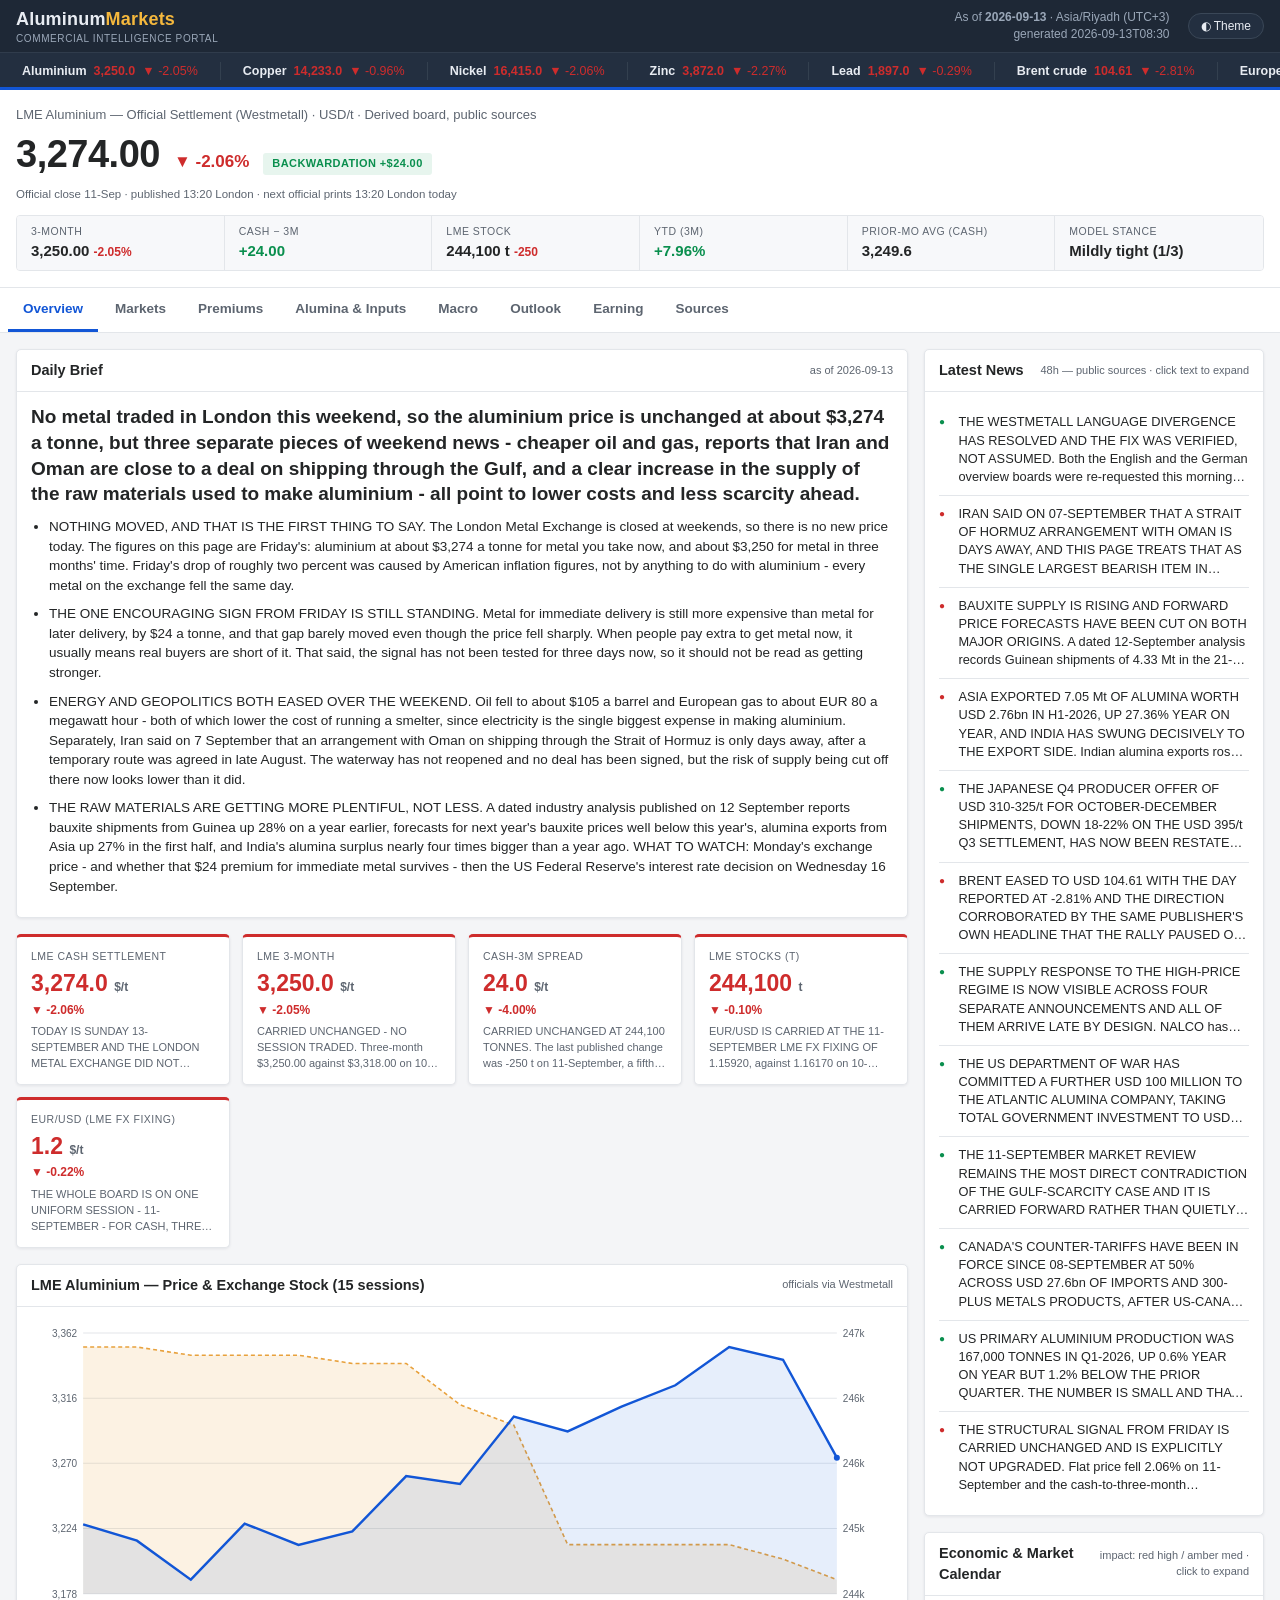
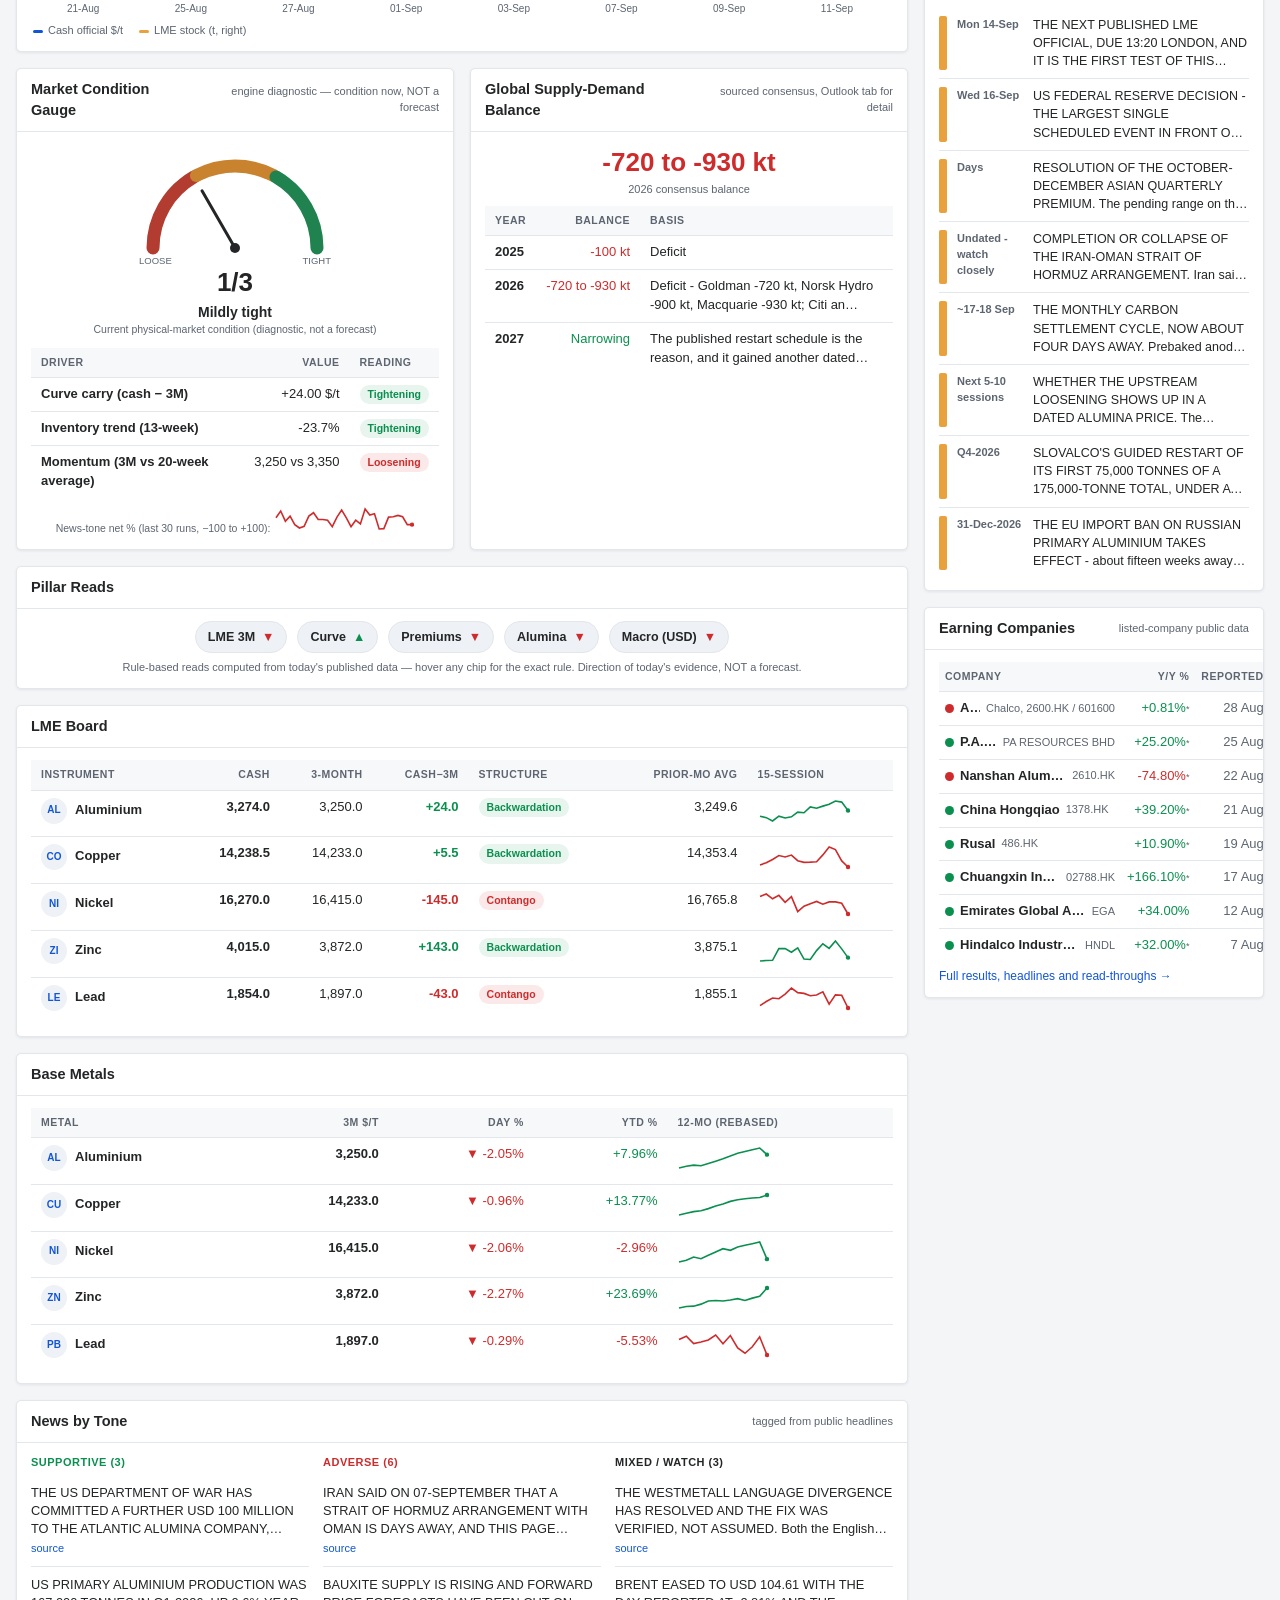
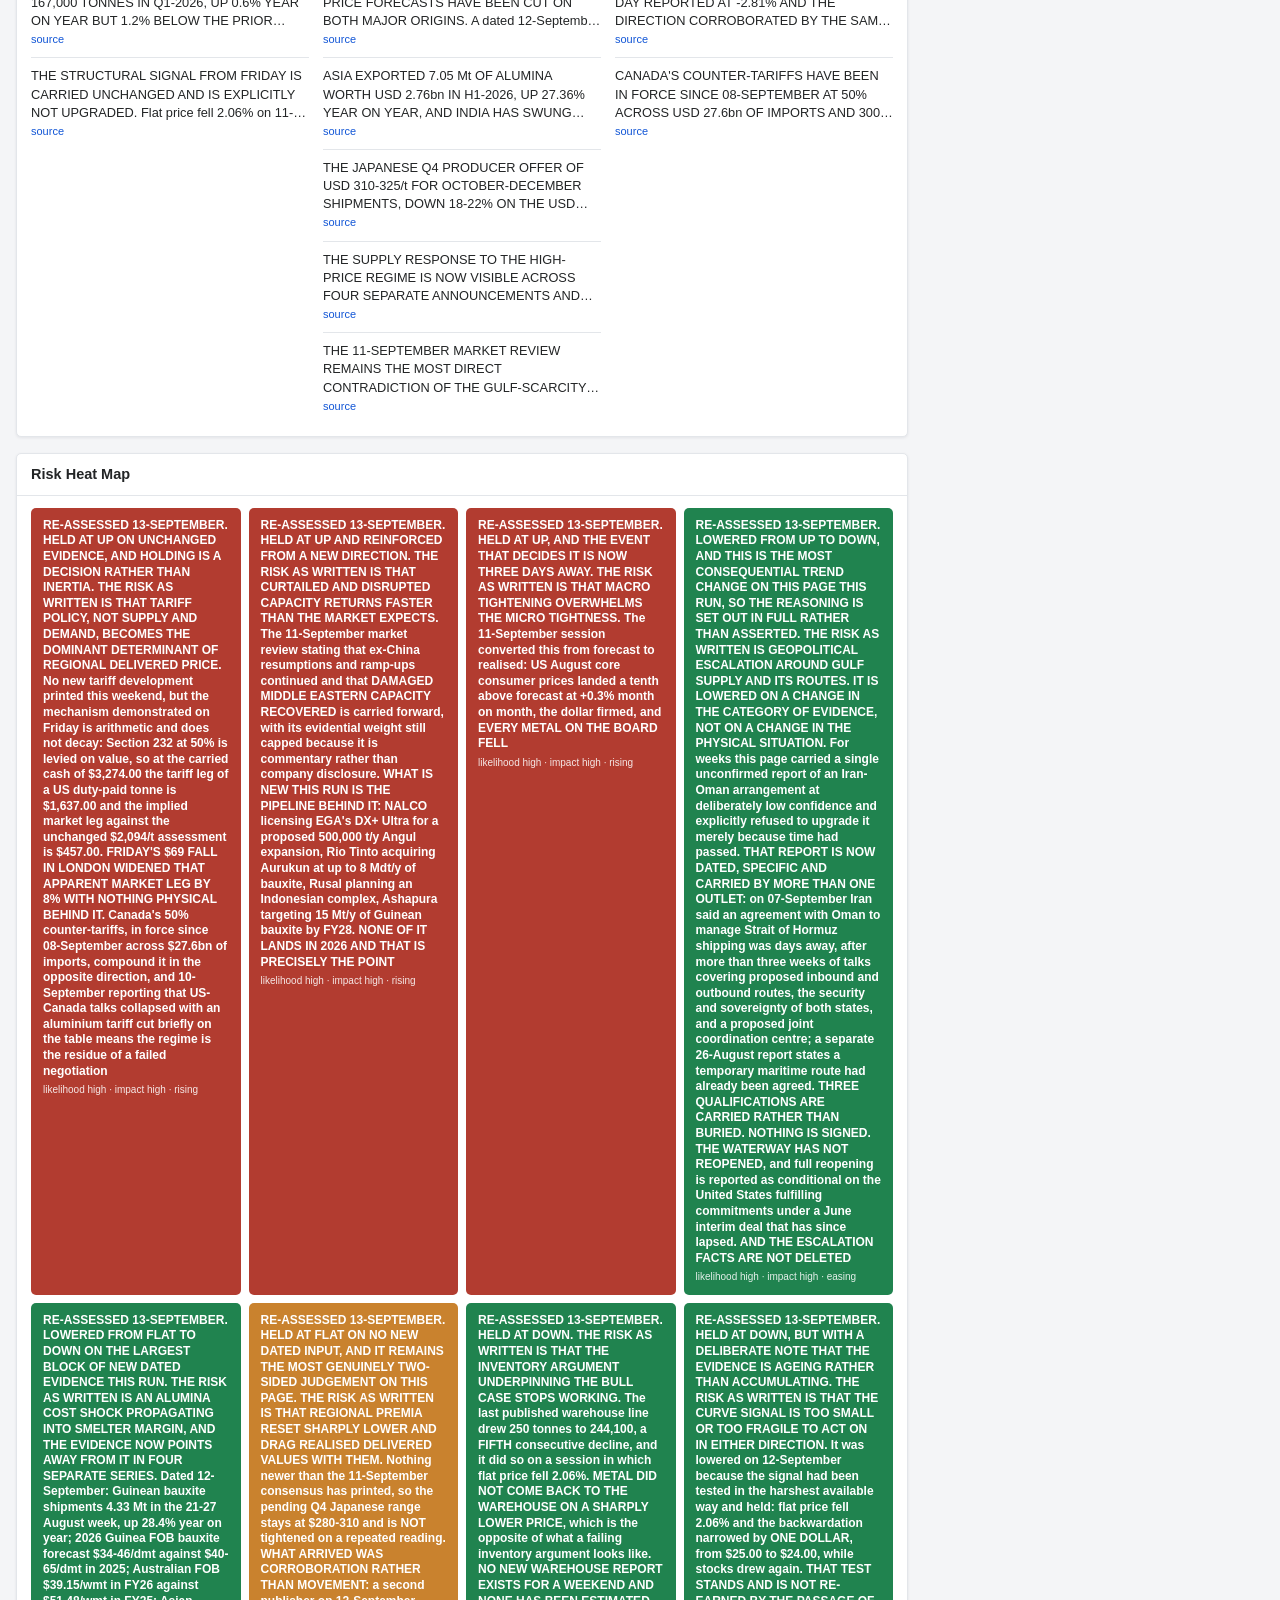
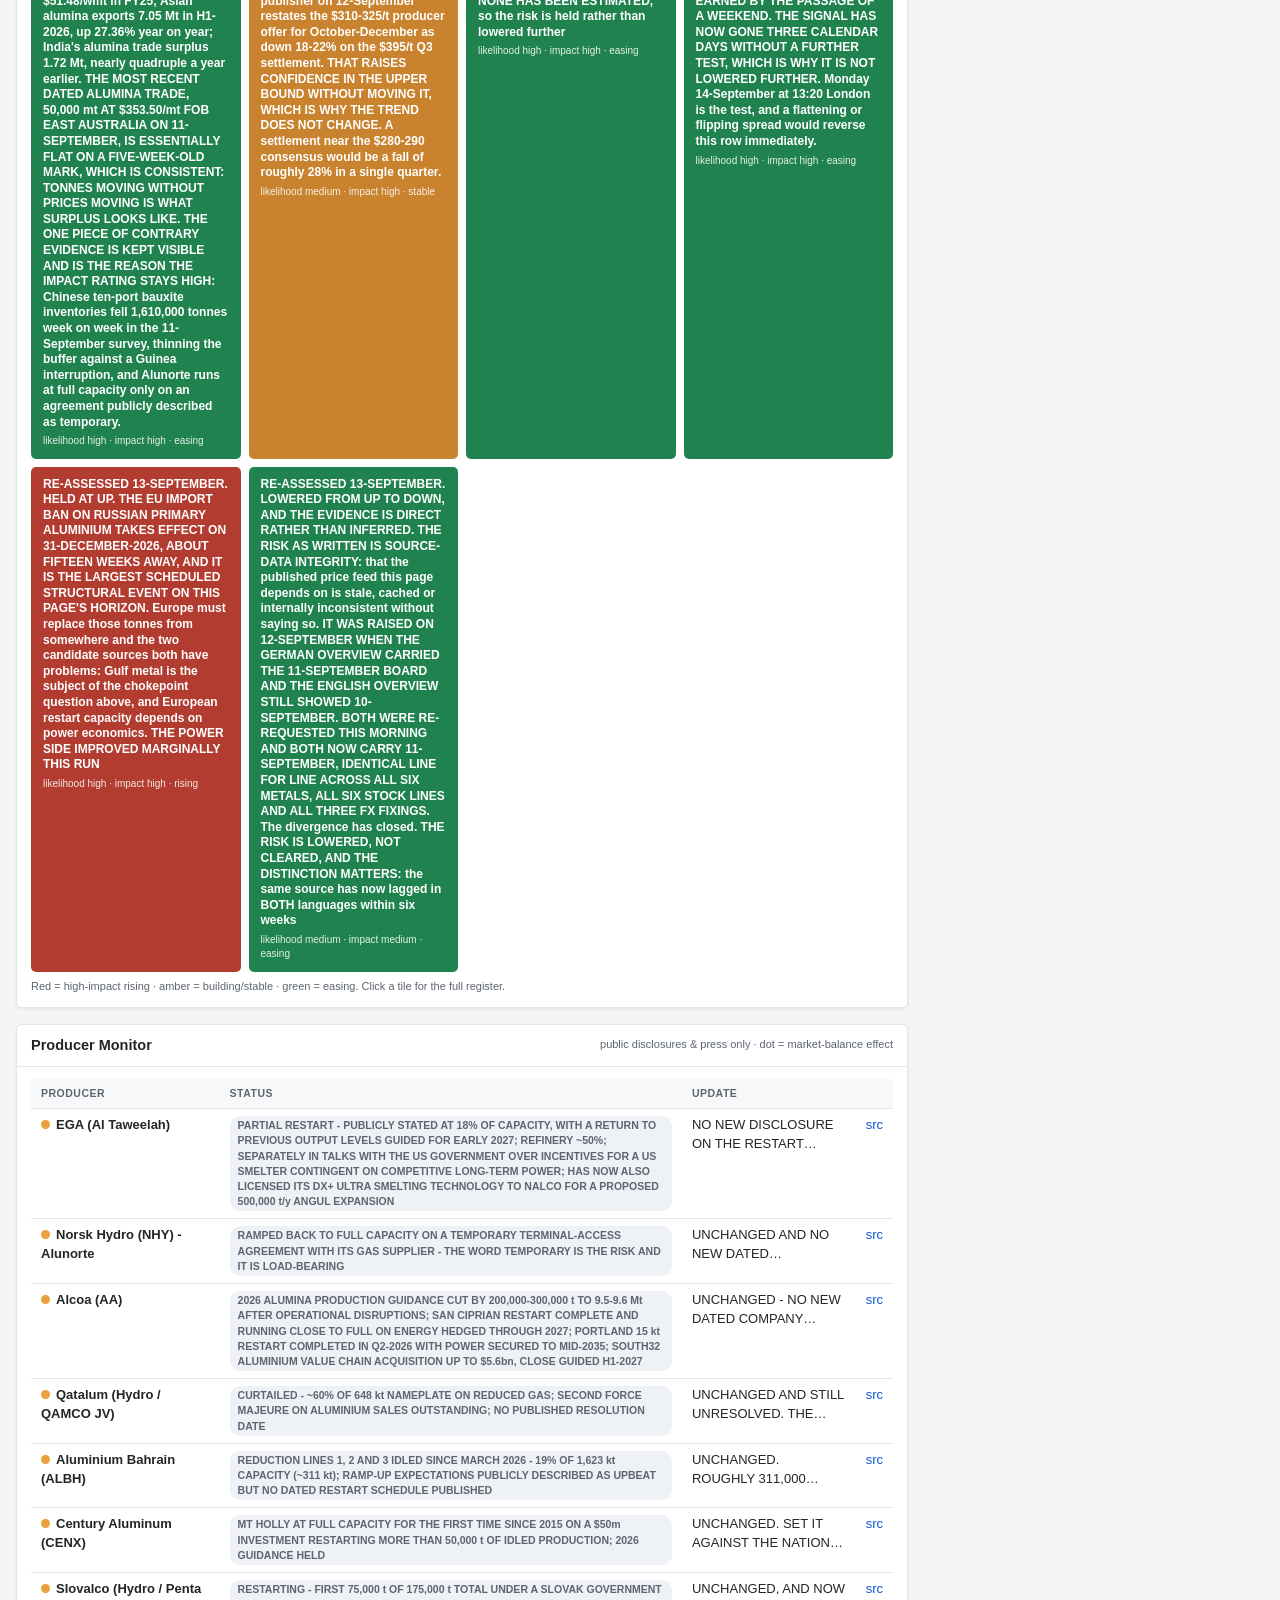
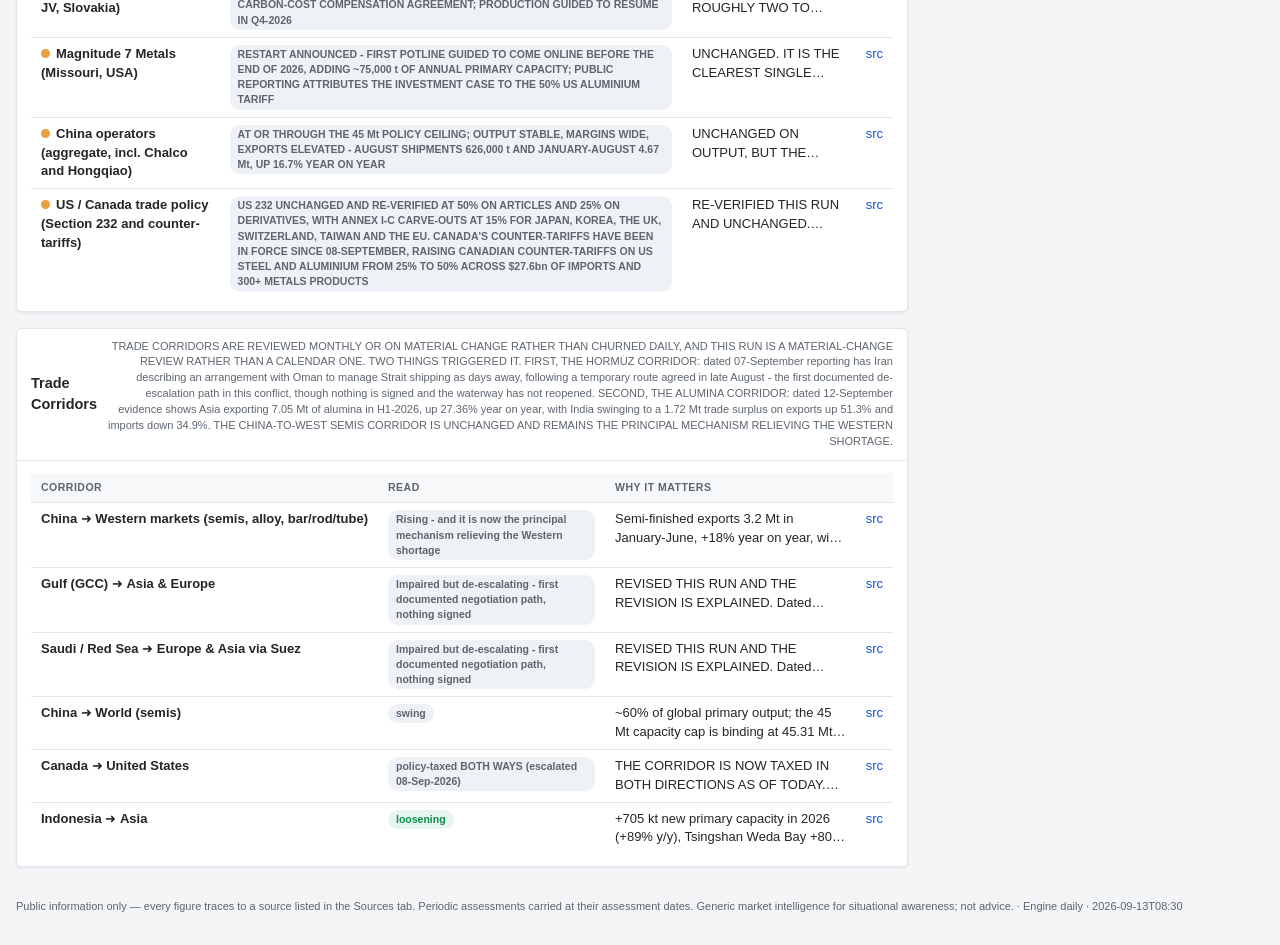
==== commit 42ad9a98: "fix: correct mislabelled EUR/USD and US 10y macro rows; eliminate NaN renders (macro day_pct, peer y" ====
--- a/index.html
+++ b/index.html
@@ -170,7 +170,7 @@
 </div>
 <div class="footer" id="foot"></div>
 
-<script id="embedded-data" type="application/json">{"meta":{"generated_at":"2026-09-13T08:21","as_of":"2026-09-13","engine_version":"daily","timezone":"Asia/Riyadh (UTC+3)"},"brief":{"headline":"No metal traded in London this weekend, so the aluminium price is unchanged at about $3,274 a tonne, but three separate pieces of weekend news - cheaper oil and gas, reports that Iran and Oman are close to a deal on shipping through the Gulf, and a clear increase in the supply of the raw materials used to make aluminium - all point to lower costs and less scarcity ahead.","bullets":["NOTHING MOVED, AND THAT IS THE FIRST THING TO SAY. The London Metal Exchange is closed at weekends, so there is no new price today. The figures on this page are Friday's: aluminium at about $3,274 a tonne for metal you take now, and about $3,250 for metal in three months' time. Friday's drop of roughly two percent was caused by American inflation figures, not by anything to do with aluminium - every metal on the exchange fell the same day.","THE ONE ENCOURAGING SIGN FROM FRIDAY IS STILL STANDING. Metal for immediate delivery is still more expensive than metal for later delivery, by $24 a tonne, and that gap barely moved even though the price fell sharply. When people pay extra to get metal now, it usually means real buyers are short of it. That said, the signal has not been tested for three days now, so it should not be read as getting stronger.","ENERGY AND GEOPOLITICS BOTH EASED OVER THE WEEKEND. Oil fell to about $105 a barrel and European gas to about EUR 80 a megawatt hour - both of which lower the cost of running a smelter, since electricity is the single biggest expense in making aluminium. Separately, Iran said on 7 September that an arrangement with Oman on shipping through the Strait of Hormuz is only days away, after a temporary route was agreed in late August. The waterway has not reopened and no deal has been signed, but the risk of supply being cut off there now looks lower than it did.","THE RAW MATERIALS ARE GETTING MORE PLENTIFUL, NOT LESS. A dated industry analysis published on 12 September reports bauxite shipments from Guinea up 28% on a year earlier, forecasts for next year's bauxite prices well below this year's, alumina exports from Asia up 27% in the first half, and India's alumina surplus nearly four times bigger than a year ago. WHAT TO WATCH: Monday's exchange price - and whether that $24 premium for immediate metal survives - then the US Federal Reserve's interest rate decision on Wednesday 16 September."]},"kpis":[{"id":"lme-cash-settlement","label":"LME Cash settlement","value":3274.0,"unit":"$/t","change_pct":-2.06,"trend":"down","note":"TODAY IS SUNDAY 13-SEPTEMBER AND THE LONDON METAL EXCHANGE DID NOT TRADE. THERE IS NO NEW OFFICIAL TO PUBLISH AND NONE HAS BEEN INVENTED. The board on this page is the FRIDAY 11-SEPTEMBER official, carried forward for a second compile, and the carry is stated rather than left to the date field. THE SOURCE DIVERGENCE FLAGGED YESTERDAY HAS RESOLVED, AND THE RESOLUTION WAS VERIFIED RATHER THAN ASSUMED. On 12-September the GERMAN overview carried the 11-September board while the ENGLISH overview still showed 10-September. BOTH LANGUAGE VERSIONS WERE REQUESTED AGAIN THIS MORNING AND BOTH NOW CARRY 11-SEPTEMBER, line for line identical across all six metals, all six stock lines and all three FX fixings. The English page has caught up. THE OPERATING RULE IS UNCHANGED AND HAS NOW BEEN PROVED IN BOTH DIRECTIONS: on 04-August English led and German lagged, on 12-September German led and English lagged, and on 13-September they agree. NEITHER VERSION IS RELIABLE ALONE; THE CROSS-CHECK IS THE CONTROL. CASH IS CARRIED AT $3,274.00 AGAINST THE $3,343.00 STRUCK ON 10-SEPTEMBER - a fall of $69.00 or 2.06% that BELONGS TO FRIDAY AND IS NOT RE-CLAIMED AS TODAY'S. It remains the largest single-session decline of the September advance. THE CAUSE SAT OUTSIDE ALUMINIUM AND STILL DOES: US August core consumer prices landed a tenth above forecast on 11-September, the dollar firmed, and EVERY METAL ON THE BOARD FELL IN THE SAME SESSION. The prior-month (August) official cash mean of $3,249.62 is unchanged and cash sits $24.38 above it, so the September advance is still intact on the monthly comparison despite Friday's drop. THE NEXT PUBLISHED OFFICIAL IS DUE MONDAY 14-SEPTEMBER AT 13:20 LONDON.","decimals":1},{"id":"lme-3-month","label":"LME 3-month","value":3250.0,"unit":"$/t","change_pct":-2.05,"trend":"down","note":"CARRIED UNCHANGED - NO SESSION TRADED. Three-month $3,250.00 against $3,318.00 on 10-September, -$68.00 or -2.05%, a move that belongs to Friday. CASH ABOVE THREE-MONTH BY $24.00 IS BACKWARDATION and it narrowed by only one dollar across a two-percent sell-off. THE SPREAD AND THE FLAT PRICE MOVED IN OPPOSITE DIRECTIONS AND THAT IS STATED EXPLICITLY. Three-month is the pricing reference most commercial contracts index to, so the fall matters for realised value even though the front-month tightness did not confirm it.","decimals":1},{"id":"cash-3m-spread","label":"Cash-3M spread","value":24.0,"unit":"$/t","change_pct":-4.0,"trend":"down","note":"CARRIED UNCHANGED AT 244,100 TONNES. The last published change was -250 t on 11-September, a fifth consecutive draw, struck on a session in which flat price fell 2.06%. NO NEW WAREHOUSE REPORT EXISTS FOR A WEEKEND AND NONE HAS BEEN ESTIMATED. The chart stock axis has been re-checked this run and continues to bracket the series.","decimals":1},{"id":"lme-stocks-t","label":"LME stocks (t)","value":244100,"unit":"t","change_pct":-0.1,"trend":"down","note":"EUR/USD IS CARRIED AT THE 11-SEPTEMBER LME FX FIXING OF 1.15920, against 1.16170 on 10-September - a firmer dollar by about 0.22% on the fixing basis. BOTH WESTMETALL LANGUAGE VERSIONS NOW AGREE ON THIS ROW AS WELL AS ON THE METALS BOARD. For context only, and on a different and non-official basis, the reference board updated 12-September shows EUR/USD around 1.1599 and the dollar index at 99.12. THIS ROW MATTERS BECAUSE A DOLLAR-DENOMINATED METAL AND A EURO-DENOMINATED COST BASE DO NOT MOVE TOGETHER: a firmer dollar compresses the European smelter twice.","decimals":0},{"id":"eur-usd-lme-fx-fixing","label":"EUR/USD (LME FX fixing)","value":1.1592,"unit":"$/t","change_pct":-0.22,"trend":"down","note":"THE WHOLE BOARD IS ON ONE UNIFORM SESSION - 11-SEPTEMBER - FOR CASH, THREE-MONTH, STOCKS AND FX, AND THAT UNIFORMITY IS THE POINT OF THE ROW. On that session zinc fell 2.27%, nickel 2.06%, aluminium 2.05%, copper 0.96% and lead 0.29% on three-month officials. NO ROW ON THIS BOARD SHOULD BE READ AS A METAL-SPECIFIC STORY. Averages are prior-month (August) official cash means. THERE IS NO NEW SESSION TODAY AND NOTHING ON THIS BOARD HAS BEEN ADVANCED, INTERPOLATED OR REFRESHED FROM A NON-OFFICIAL SOURCE.","decimals":1}],"lme":{"commentary":"TODAY IS SUNDAY 13-SEPTEMBER AND THE LONDON METAL EXCHANGE DID NOT TRADE. THERE IS NO NEW OFFICIAL TO PUBLISH AND NONE HAS BEEN INVENTED. The board on this page is the FRIDAY 11-SEPTEMBER official, carried forward for a second compile, and the carry is stated rather than left to the date field. THE SOURCE DIVERGENCE FLAGGED YESTERDAY HAS RESOLVED, AND THE RESOLUTION WAS VERIFIED RATHER THAN ASSUMED. On 12-September the GERMAN overview carried the 11-September board while the ENGLISH overview still showed 10-September. BOTH LANGUAGE VERSIONS WERE REQUESTED AGAIN THIS MORNING AND BOTH NOW CARRY 11-SEPTEMBER, line for line identical across all six metals, all six stock lines and all three FX fixings. The English page has caught up. THE OPERATING RULE IS UNCHANGED AND HAS NOW BEEN PROVED IN BOTH DIRECTIONS: on 04-August English led and German lagged, on 12-September German led and English lagged, and on 13-September they agree. NEITHER VERSION IS RELIABLE ALONE; THE CROSS-CHECK IS THE CONTROL. SO THE HONEST DESCRIPTION OF THIS RUN IS THAT THE EXCHANGE DATA DID NOT MOVE AND THE EVIDENCE AROUND IT DID. Aluminium cash stands at $3,274.00, three-month at $3,250.00, stocks at 244,100 tonnes and the cash-to-three-month spread at $24.00 in BACKWARDATION - cash dearer than three-month, the front month still bid. Friday's session cut flat price 2.06% and cost the backwardation exactly one dollar, and that divergence between price and structure remains this page's lead finding. IT HAS NOW GONE A THIRD CALENDAR DAY WITHOUT A TEST, WHICH IS WHY IT IS NOT UPGRADED. THREE THINGS DID MOVE OVER THE WEEKEND AND ALL THREE POINT THE SAME WAY - AWAY FROM THE SCARCITY CASE. FIRST, ENERGY: Brent at $104.61 with a corroborated -2.81% day and European gas at EUR 79.52/MWh, both softer, both lowering the cost floor under the marginal smelter. SECOND, THE GULF: dated reporting on 07-September has Iran describing a Strait of Hormuz arrangement with Oman as days away, following a temporary route already agreed in late August - the chokepoint premium that underwrites the largest pillar of the bull case now has a documented de-escalation path rather than a rumoured one, though the waterway has NOT reopened and the deal is NOT signed. THIRD, RAW MATERIALS: a dated 12-September industry analysis puts Guinean bauxite shipments up 28.4% year on year, 2026 Guinea FOB bauxite forecast at $34-46/dmt against $40-65/dmt in 2025, Australian FOB at $39.15/wmt in FY26 against $51.48 in FY25, Asian alumina exports up 27.36% year on year to 7.05 Mt in H1, and India's alumina trade surplus nearly quadrupled to 1.72 Mt. THAT IS THE COST SIDE LOOSENING WHILE THE METAL SIDE STAYS TIGHT, AND IT IS A MARGIN-POSITIVE, PRICE-NEGATIVE COMBINATION. The next published official is Monday 14-September at 13:20 London; the Federal Reserve decides on 16-September.","benchmarks":[{"metal":"Aluminium","cash":3274.0,"three_month":3250.0,"average":3249.62,"spread":24.0,"structure":"Backwardation"},{"metal":"Copper","cash":14238.5,"three_month":14233.0,"average":14353.4,"spread":5.5,"structure":"Backwardation"},{"metal":"Nickel","cash":16270.0,"three_month":16415.0,"average":16765.75,"spread":-145.0,"structure":"Contango"},{"metal":"Zinc","cash":4015.0,"three_month":3872.0,"average":3875.12,"spread":143.0,"structure":"Backwardation"},{"metal":"Lead","cash":1854.0,"three_month":1897.0,"average":1855.05,"spread":-43.0,"structure":"Contango"}],"series":{"dates":["11-Sep","10-Sep","09-Sep","08-Sep","07-Sep","04-Sep","03-Sep","02-Sep","01-Sep","28-Aug","27-Aug","26-Aug","25-Aug","24-Aug","21-Aug"],"price":[3274.0,3343.0,3352.0,3325.0,3310.0,3292.5,3303.0,3255.5,3261.0,3222.0,3212.5,3227.5,3188.0,3215.5,3227.0],"stocks":[244100,244350,244525,244525,244525,244525,245975,246225,246725,246725,246825,246825,246825,246925,246925]}},"base_metals":{"board":[{"symbol":"AL","name":"Aluminium","price":3250.0,"day_pct":-2.05,"ytd_pct":7.96},{"symbol":"CU","name":"Copper","price":14233.0,"day_pct":-0.96,"ytd_pct":13.77},{"symbol":"NI","name":"Nickel","price":16415.0,"day_pct":-2.06,"ytd_pct":-2.96},{"symbol":"ZN","name":"Zinc","price":3872.0,"day_pct":-2.27,"ytd_pct":23.69},{"symbol":"PB","name":"Lead","price":1897.0,"day_pct":-0.29,"ytd_pct":-5.53}],"history":{"dates":["Jun-25","Jul","Aug","Sep","Oct","Nov","Dec","Jan-26","Feb","Mar","Apr","May","now"],"rebased_base":100,"series":{"AL":[100,103,105,104,108,112,116,121,126,129,132,135,123.4],"CU":[100,104,108,110,115,121,126,132,136,138,140,141,147.0],"NI":[100,101,103,102,104,106,108,107,109,110,111,112,101.7],"ZN":[100.0,104.1,105.0,110.5,118.8,120.2,119.2,121.5,125.3,120.3,126.8,131.6,154.3],"PB":[100.0,101.1,98.6,99.1,99.8,101.5,98.5,101.3,97.1,95.3,97.5,100.9,94.7]}},"series15":{"CU":[14291.0,14344.0,14425.0,14525.0,14490.0,14535.0,14395.5,14355.0,14359.0,14371.0,14540.0,14737.0,14672.0,14390.0,14238.5],"NI":[16860.0,16940.0,16780.0,16895.0,16660.0,16850.0,16350.0,16530.0,16615.0,16690.0,16600.0,16675.0,16675.0,16630.0,16270.0],"ZN":[3980.0,3985.0,3987.0,4107.0,4107.0,4070.0,4115.0,4000.0,3995.5,4087.0,4157.0,4110.0,4186.0,4105.0,4015.0],"PB":[1857.0,1862.5,1867.0,1866.0,1872.0,1880.0,1874.0,1873.0,1870.0,1871.0,1875.0,1859.0,1871.0,1870.5,1854.0]}},"premiums":{"regional":[{"region":"MJP Q3 (Main Japanese Port)","premium":395,"unit":"$/t","change":43.5,"basis":"SETTLED QUARTERLY BENCHMARK, UNCHANGED AND UNCHANGEABLE UNTIL THE QUARTER TURNS. S&P Global Platts settled the July-September Japanese premium at a record $395/t CIF Japan, assessed 06-Jul-2026, up 12.4% on Q2-2026's $351.50/t. THE Q4 REPLACEMENT IS PENDING AND THE RANGE ON THIS PAGE IS UNCHANGED AT $280-310. It was narrowed from $290-325 on 11-September when a dated consensus finally printed and it is NOT narrowed further today, because nothing newer has printed and a range is not tightened on a third reading of the same evidence. THE UPPER BOUND DID, HOWEVER, GAIN INDEPENDENT CORROBORATION THIS RUN: a dated 12-September industry analysis separately restates that Japanese buyers have been offered $310-325/t for October-December shipments, down 18-22% from the $395/t agreed for July-September. THAT IS A SECOND SOURCE ON THE SAME OFFER, NOT A NEW MARK, AND IT IS TREATED AS CORROBORATION RATHER THAN AS MOVEMENT. The lower bound remains the floor of the $280-290/t market consensus reported 11-September, with Korean and Thai traders described as repricing toward that band. THE CONSENSUS STILL SITS BELOW THE PRODUCERS' OWN OPENING OFFER, WHICH PUTS THE BURDEN OF CONCESSION ON THE SELLERS. A settlement at $285 would be a fall of roughly 28% from this record in a single quarter.","status":"amber"},{"region":"CIF Japan spot (MJP spot)","premium":370,"unit":"$/t","change":0,"basis":"CARRIED AT ITS LAST DATED PUBLIC ASSESSMENT - NO NEWER DATED MARK PRINTED INTO THE SUNDAY 13-SEPTEMBER COMPILE WINDOW AND NOTHING HAS BEEN INTERPOLATED OR ESTIMATED. Premium assessments are periodic rather than daily and a Sunday compile is the least likely moment in the cycle for a new one, so the absence is expected rather than anomalous - but it is stated on the row rather than left to the date field. THE STALENESS IS DIRECTIONALLY MISLEADING AND THAT IS WHY IT IS SPELLED OUT: every piece of dated commentary in the last week describes regional premiums falling, not holding. CARRIED AT ITS LAST DATED PUBLIC ASSESSMENT. PREMIUM ASSESSMENTS ARE PERIODIC AND NO NEWER DATED MARK PRINTED INTO THE SUNDAY 13-SEPTEMBER COMPILE WINDOW - assessment desks do not publish at weekends - SO NOTHING HAS BEEN ADVANCED, INTERPOLATED OR ESTIMATED AND THE ASSESSMENT DATE IS SHOWN ON THE ROW RATHER THAN IMPLIED. CIF Japan spot is carried at $370/t against a trailing average of $319.50, so the spot row still sits ABOVE its own average even as every dated commentary describes Japanese premiums falling. That gap is the clearest single reason to treat this row as lagging reality rather than describing it. THE STANDING EVIDENCE IS UNIFORMLY SOFT AND GAINED DETAIL RATHER THAN DIRECTION THIS RUN. SMM's 11-September regional review describes the overseas spot primary market maintaining a soft tone with the seasonal off-season prominent both inside and outside China, insufficient end-user physical demand, thin trading and cautious buyers. JAPAN: premiums fell again on deteriorating downstream demand, restocking limited to immediate requirements with no pre-stocking, and buyers applying stricter and more selective purchasing criteria - the market is phasing out some Indian-origin material and non-standard GW cargoes, while Middle Eastern and Australian ingot supply is described as relatively ample. A RUMOUR IS EXPLICITLY REJECTED RATHER THAN REPEATED: the same review records market talk that Indian producers had been invited to submit QMJP bids, states that cross-checks with industry sources found no factual support, and dismisses it as unsubstantiated. Indian suppliers themselves reject the idea they will be fully displaced, noting their role in balancing the region during the Middle East stress in March. UNITED STATES: only scattered spot deals, lacklustre physical consumption on the seasonal off-season, muted purchasing sentiment, spot prices extending losses and NO CLEAR SIGN OF STABILIZATION. VIETNAM: almost no genuine large-volume transactions and benchmarks drifting lower. SOUTH KOREA AND THAILAND: traders have repriced offers toward the USD 280-290/t Q4 MJP consensus band, but buyer target prices keep falling and bid-offer gaps are not narrowing.","status":"green"},{"region":"European Duty Unpaid (EDU)","premium":485,"unit":"$/t","change":0,"basis":"CARRIED AT ITS LAST DATED PUBLIC ASSESSMENT - NO NEWER DATED MARK PRINTED INTO THE SUNDAY 13-SEPTEMBER COMPILE WINDOW AND NOTHING HAS BEEN INTERPOLATED OR ESTIMATED. Premium assessments are periodic rather than daily and a Sunday compile is the least likely moment in the cycle for a new one, so the absence is expected rather than anomalous - but it is stated on the row rather than left to the date field. THE STALENESS IS DIRECTIONALLY MISLEADING AND THAT IS WHY IT IS SPELLED OUT: every piece of dated commentary in the last week describes regional premiums falling, not holding. CARRIED AT ITS LAST DATED PUBLIC ASSESSMENT. PREMIUM ASSESSMENTS ARE PERIODIC AND NO NEWER DATED MARK PRINTED INTO THE SUNDAY 13-SEPTEMBER COMPILE WINDOW - assessment desks do not publish at weekends - SO NOTHING HAS BEEN ADVANCED, INTERPOLATED OR ESTIMATED AND THE ASSESSMENT DATE IS SHOWN ON THE ROW RATHER THAN IMPLIED. European duty-unpaid is carried at $485/t against a trailing average of $519.10 - BELOW its own average, with the EU import ban on Russian primary aluminium now about fifteen weeks away on 31-December-2026. Either replacement units are already sourced and the ban is priced, or the event is not in the price at all; the assessment cadence is too slow to distinguish the two. THE STANDING EVIDENCE IS UNIFORMLY SOFT AND GAINED DETAIL RATHER THAN DIRECTION THIS RUN. SMM's 11-September regional review describes the overseas spot primary market maintaining a soft tone with the seasonal off-season prominent both inside and outside China, insufficient end-user physical demand, thin trading and cautious buyers. JAPAN: premiums fell again on deteriorating downstream demand, restocking limited to immediate requirements with no pre-stocking, and buyers applying stricter and more selective purchasing criteria - the market is phasing out some Indian-origin material and non-standard GW cargoes, while Middle Eastern and Australian ingot supply is described as relatively ample. A RUMOUR IS EXPLICITLY REJECTED RATHER THAN REPEATED: the same review records market talk that Indian producers had been invited to submit QMJP bids, states that cross-checks with industry sources found no factual support, and dismisses it as unsubstantiated. Indian suppliers themselves reject the idea they will be fully displaced, noting their role in balancing the region during the Middle East stress in March. UNITED STATES: only scattered spot deals, lacklustre physical consumption on the seasonal off-season, muted purchasing sentiment, spot prices extending losses and NO CLEAR SIGN OF STABILIZATION. VIETNAM: almost no genuine large-volume transactions and benchmarks drifting lower. SOUTH KOREA AND THAILAND: traders have repriced offers toward the USD 280-290/t Q4 MJP consensus band, but buyer target prices keep falling and bid-offer gaps are not narrowing.","status":"green"},{"region":"Billets Rotterdam Duty-Paid","premium":1212.5,"unit":"$/t","change":0.0,"basis":"CARRIED AT ITS LAST DATED PUBLIC ASSESSMENT - NO NEWER DATED MARK PRINTED INTO THE SUNDAY 13-SEPTEMBER COMPILE WINDOW AND NOTHING HAS BEEN INTERPOLATED OR ESTIMATED. Premium assessments are periodic rather than daily and a Sunday compile is the least likely moment in the cycle for a new one, so the absence is expected rather than anomalous - but it is stated on the row rather than left to the date field. THE STALENESS IS DIRECTIONALLY MISLEADING AND THAT IS WHY IT IS SPELLED OUT: every piece of dated commentary in the last week describes regional premiums falling, not holding. CARRIED AT ITS LAST DATED PUBLIC ASSESSMENT. PREMIUM ASSESSMENTS ARE PERIODIC AND NO NEWER DATED MARK PRINTED INTO THE SUNDAY 13-SEPTEMBER COMPILE WINDOW - assessment desks do not publish at weekends - SO NOTHING HAS BEEN ADVANCED, INTERPOLATED OR ESTIMATED AND THE ASSESSMENT DATE IS SHOWN ON THE ROW RATHER THAN IMPLIED. Rotterdam duty-paid billet is carried at $1,212.50/t against a trailing average of $1,144.00 - ABOVE its own average, and it remains the one Western row on this panel that is not below trend. Billet is a value-added product and its premium embeds conversion scarcity as well as metal scarcity, which is the most likely explanation for the divergence from the ingot rows. THE STANDING EVIDENCE IS UNIFORMLY SOFT AND GAINED DETAIL RATHER THAN DIRECTION THIS RUN. SMM's 11-September regional review describes the overseas spot primary market maintaining a soft tone with the seasonal off-season prominent both inside and outside China, insufficient end-user physical demand, thin trading and cautious buyers. JAPAN: premiums fell again on deteriorating downstream demand, restocking limited to immediate requirements with no pre-stocking, and buyers applying stricter and more selective purchasing criteria - the market is phasing out some Indian-origin material and non-standard GW cargoes, while Middle Eastern and Australian ingot supply is described as relatively ample. A RUMOUR IS EXPLICITLY REJECTED RATHER THAN REPEATED: the same review records market talk that Indian producers had been invited to submit QMJP bids, states that cross-checks with industry sources found no factual support, and dismisses it as unsubstantiated. Indian suppliers themselves reject the idea they will be fully displaced, noting their role in balancing the region during the Middle East stress in March. UNITED STATES: only scattered spot deals, lacklustre physical consumption on the seasonal off-season, muted purchasing sentiment, spot prices extending losses and NO CLEAR SIGN OF STABILIZATION. VIETNAM: almost no genuine large-volume transactions and benchmarks drifting lower. SOUTH KOREA AND THAILAND: traders have repriced offers toward the USD 280-290/t Q4 MJP consensus band, but buyer target prices keep falling and bid-offer gaps are not narrowing.","status":"green"},{"region":"MW US Transaction (Platts)","premium":2094,"unit":"$/t","change":-286,"basis":"CARRIED AT ITS LAST DATED PUBLIC ASSESSMENT - NO NEWER DATED MARK PRINTED INTO THE SUNDAY 13-SEPTEMBER COMPILE WINDOW AND NOTHING HAS BEEN INTERPOLATED OR ESTIMATED. Premium assessments are periodic rather than daily and a Sunday compile is the least likely moment in the cycle for a new one, so the absence is expected rather than anomalous - but it is stated on the row rather than left to the date field. THE STALENESS IS DIRECTIONALLY MISLEADING AND THAT IS WHY IT IS SPELLED OUT: every piece of dated commentary in the last week describes regional premiums falling, not holding. CARRIED AT ITS LAST DATED PUBLIC ASSESSMENT. PREMIUM ASSESSMENTS ARE PERIODIC AND NO NEWER DATED MARK PRINTED INTO THE SUNDAY 13-SEPTEMBER COMPILE WINDOW - assessment desks do not publish at weekends - SO NOTHING HAS BEEN ADVANCED, INTERPOLATED OR ESTIMATED AND THE ASSESSMENT DATE IS SHOWN ON THE ROW RATHER THAN IMPLIED. The Platts US Midwest transaction row is carried at $2,094/t against $2,380/t previously and a trailing average of $2,561.90. THE TARIFF DECOMPOSITION IS REFRESHED EVERY RUN AND IS REFRESHED TODAY ON THE 11-SEPTEMBER BENCHMARK: at a Section 232 rate of 50% on articles the tariff leg is 0.50 x $3,274.00 = $1,637.00, leaving an implied market leg of $457.00. On the 10-September benchmark the tariff leg was $1,671.50 and the implied market leg $422.50. THE IMPLIED MARKET LEG THEREFORE WIDENED BY $34.50, OR 8%, BECAUSE LONDON FELL - NOT BECAUSE ANYTHING PHYSICAL HAPPENED IN THE UNITED STATES. THE STANDING EVIDENCE IS UNIFORMLY SOFT AND GAINED DETAIL RATHER THAN DIRECTION THIS RUN. SMM's 11-September regional review describes the overseas spot primary market maintaining a soft tone with the seasonal off-season prominent both inside and outside China, insufficient end-user physical demand, thin trading and cautious buyers. JAPAN: premiums fell again on deteriorating downstream demand, restocking limited to immediate requirements with no pre-stocking, and buyers applying stricter and more selective purchasing criteria - the market is phasing out some Indian-origin material and non-standard GW cargoes, while Middle Eastern and Australian ingot supply is described as relatively ample. A RUMOUR IS EXPLICITLY REJECTED RATHER THAN REPEATED: the same review records market talk that Indian producers had been invited to submit QMJP bids, states that cross-checks with industry sources found no factual support, and dismisses it as unsubstantiated. Indian suppliers themselves reject the idea they will be fully displaced, noting their role in balancing the region during the Middle East stress in March. UNITED STATES: only scattered spot deals, lacklustre physical consumption on the seasonal off-season, muted purchasing sentiment, spot prices extending losses and NO CLEAR SIGN OF STABILIZATION. VIETNAM: almost no genuine large-volume transactions and benchmarks drifting lower. SOUTH KOREA AND THAILAND: traders have repriced offers toward the USD 280-290/t Q4 MJP consensus band, but buyer target prices keep falling and bid-offer gaps are not narrowing.","status":"green"},{"region":"US Midwest Duty-Paid","premium":2094,"unit":"$/t","change":-286,"basis":"CARRIED AT ITS LAST DATED PUBLIC ASSESSMENT - NO NEWER DATED MARK PRINTED INTO THE SUNDAY 13-SEPTEMBER COMPILE WINDOW AND NOTHING HAS BEEN INTERPOLATED OR ESTIMATED. Premium assessments are periodic rather than daily and a Sunday compile is the least likely moment in the cycle for a new one, so the absence is expected rather than anomalous - but it is stated on the row rather than left to the date field. THE STALENESS IS DIRECTIONALLY MISLEADING AND THAT IS WHY IT IS SPELLED OUT: every piece of dated commentary in the last week describes regional premiums falling, not holding. CARRIED AT ITS LAST DATED PUBLIC ASSESSMENT. PREMIUM ASSESSMENTS ARE PERIODIC AND NO NEWER DATED MARK PRINTED INTO THE SUNDAY 13-SEPTEMBER COMPILE WINDOW - assessment desks do not publish at weekends - SO NOTHING HAS BEEN ADVANCED, INTERPOLATED OR ESTIMATED AND THE ASSESSMENT DATE IS SHOWN ON THE ROW RATHER THAN IMPLIED. The US duty-paid row is the tariff-matched line and carries the same arithmetic as the transaction row above: $2,094/t assessed, of which $1,637.00 is the tariff leg at 50% on the $3,274.00 benchmark and $457.00 the implied market leg. A NEW AND DATED POLICY RISK SITS DIRECTLY ON THIS ROW FROM 15-SEPTEMBER: the United States has announced a 50% tariff on about 100 categories of Canadian products effective 15-September and bans on certain Canadian motor vehicles and dairy from 29-September, in response to Canadian retaliatory tariffs on roughly $20bn of US goods. WHETHER PRIMARY ALUMINIUM OR ALUMINIUM ARTICLES FALL INSIDE THAT LIST OF 100 CATEGORIES HAS NOT BEEN PUBLICLY SPECIFIED IN THE SOURCE AND IS NOT ASSUMED HERE. What is certain is that Canada is the largest single foreign supplier of primary aluminium to the United States and that this corridor is now being taxed on a published schedule in both directions. THE STANDING EVIDENCE IS UNIFORMLY SOFT AND GAINED DETAIL RATHER THAN DIRECTION THIS RUN. SMM's 11-September regional review describes the overseas spot primary market maintaining a soft tone with the seasonal off-season prominent both inside and outside China, insufficient end-user physical demand, thin trading and cautious buyers. JAPAN: premiums fell again on deteriorating downstream demand, restocking limited to immediate requirements with no pre-stocking, and buyers applying stricter and more selective purchasing criteria - the market is phasing out some Indian-origin material and non-standard GW cargoes, while Middle Eastern and Australian ingot supply is described as relatively ample. A RUMOUR IS EXPLICITLY REJECTED RATHER THAN REPEATED: the same review records market talk that Indian producers had been invited to submit QMJP bids, states that cross-checks with industry sources found no factual support, and dismisses it as unsubstantiated. Indian suppliers themselves reject the idea they will be fully displaced, noting their role in balancing the region during the Middle East stress in March. UNITED STATES: only scattered spot deals, lacklustre physical consumption on the seasonal off-season, muted purchasing sentiment, spot prices extending losses and NO CLEAR SIGN OF STABILIZATION. VIETNAM: almost no genuine large-volume transactions and benchmarks drifting lower. SOUTH KOREA AND THAILAND: traders have repriced offers toward the USD 280-290/t Q4 MJP consensus band, but buyer target prices keep falling and bid-offer gaps are not narrowing.","status":"green"}],"settlements":[{"quarter":"Q1-26 sett.","MJP":195,"CIF Japan":195,"EU duty-unpaid":519.1},{"quarter":"Q2-26 sett.","MJP":351.5,"CIF Japan":319.5,"EU duty-unpaid":612.5},{"quarter":"Q3-26 settled","MJP":395,"CIF Japan":395,"EU duty-unpaid":542.5},{"quarter":"Last public spot","MJP":370,"CIF Japan":370,"EU duty-unpaid":542.5}],"tariffs":[{"region":"United States","rate":"50%","instrument":"Section 232","status":"amber","note":"Full customs value; eff. 08-Jun-2026 → 31-Dec-2027"},{"region":"European Union","rate":"6% + CBAM","instrument":"Import duty","status":"amber","note":"Structural floor plus carbon border adjustment"}],"drivers":[{"text":"THE PENDING ASIAN QUARTERLY RANGE IS UNCHANGED AT $280-310, BUT ITS UPPER BOUND GAINED A SECOND INDEPENDENT SOURCE THIS RUN — This page narrowed the pending Q4 Japanese range from $290-325 to $280-310 on 11-September, the first change in nine runs, and only when a dated public consensus printed. IT DOES NOT MOVE TODAY BECAUSE NOTHING NEWER HAS PRINTED. What did arrive is corroboration: a dated 12-September industry analysis separately states that Japanese buyers have been offered USD 310-325 per tonne for October-December shipments, down 18-22% from the USD 395 per tonne agreed for July-September. THAT IS THE SAME OFFER THIS PAGE HAS CARRIED SINCE 02-SEPTEMBER, NOW CONFIRMED BY A SECOND PUBLISHER, WHICH RAISES CONFIDENCE IN THE UPPER BOUND WITHOUT CHANGING IT. The lower bound remains the floor of the USD 280-290/t consensus reported 11-September. THE CONSENSUS SITS BELOW THE PRODUCERS' OPENING OFFER, SO THE BURDEN OF CONCESSION IS ON THE SELLERS.","source":"AL Circle analysis, 12-September-2026 - Japanese buyers offered USD 310-325/t for October-December shipments, down 18-22% on the USD 395/t Q3 settlement","url":"https://www.alcircle.com/news/al-circle-analysis-rising-bauxite-supply-indias-alumina-surplus-and-us-policy-reshape-the-aluminium-industry-121157"},{"text":"THE GULF-SCARCITY PILLAR UNDER EVERY WESTERN PREMIUM ON THIS PANEL WEAKENED AGAIN, AND THIS TIME THE EVIDENCE IS DIPLOMATIC RATHER THAN COMMERCIAL — Regional premiums outside China are underwritten by two assumptions: that Gulf metal is scarce, and that Gulf routes are unreliable. BOTH WERE CONTRADICTED THIS WEEK BY DIFFERENT SOURCES. On the commercial side, an 11-September market review states that outside China production resumptions and new ramp-ups continued, that DAMAGED CAPACITY IN THE MIDDLE EAST RECOVERED, and that supply outside China kept repairing. On the routing side, dated reporting of 07-September has Iran saying an agreement with Oman to manage Strait of Hormuz shipping is days away, with a temporary route already agreed in late August. THE QUALIFICATION IS CARRIED RATHER THAN DROPPED: the waterway will not fully reopen until the United States fulfils commitments under a June interim deal that has since lapsed, and no deal is signed. A PREMIUM IS A PRICE FOR SCARCITY AND UNCERTAINTY; BOTH JUST GOT CHEAPER.","source":"Bloomberg, 07-September-2026 - Iran says Strait of Hormuz deal with Oman just days away","url":"https://www.bloomberg.com/news/articles/2026-09-07/iran-says-strait-of-hormuz-deal-with-oman-just-days-away"},{"text":"THE US ROWS ARE STILL MOSTLY TARIFF, AND THE DECOMPOSITION IS RECOMPUTED EVERY RUN SO THE TWO LEGS CAN BE READ APART — Section 232 stands at 50% on aluminium articles and 25% on derivatives, re-verified this run, with Annex I-C carve-outs at 15% for Japan, Korea, the UK, Switzerland, Taiwan and the EU. The tariff leg is levied on value, so it moves with the LME whether or not anything physical changes. AT THE CARRIED CASH OF $3,274.00 THE TARIFF LEG OF A US DUTY-PAID TONNE IS $1,637.00, AND AGAINST THE CARRIED US DUTY-PAID ASSESSMENT OF $2,094/t THAT LEAVES AN IMPLIED MARKET LEG OF $457.00. Friday's $69 fall in the benchmark cut the tariff leg by $34.50 and MECHANICALLY WIDENED the apparent market leg by the same amount - an 8% apparent strengthening of the US physical premium caused by nothing physical whatsoever. THAT IS THE NUMBER TO REMEMBER WHEN A US PREMIUM HEADLINE SAYS THE MARKET TIGHTENED. Canada's counter-tariffs, in force since 08-September at 50% across $27.6bn of imports and 300-plus metals products, compound the distortion in the other direction.","source":"Westmetall - LME official cash settlement, 11-September-2026 board (both language versions, cross-checked)","url":"https://www.westmetall.com/en/markdaten.php"},{"text":"THE COST SIDE OF THE PREMIUM ARGUMENT IS LOOSENING FASTER THAN THE METAL SIDE, WHICH IS A MARGIN STORY RATHER THAN A PREMIUM STORY — A dated 12-September industry analysis records Guinean bauxite shipments of 4.33 Mt in the 21-27 August week, up 3.7% week on week and 28.4% year on year; 2026 Guinea FOB bauxite forecast at USD 34-46 per dry metric tonne against USD 40-65 in 2025; Australian FOB bauxite at USD 39.15 per wet metric tonne in FY26 against USD 51.48 in FY25; Asian alumina exports of 7.05 Mt in H1-2026, up 27.36% year on year; and India's alumina trade surplus nearly quadrupling to 1.72 Mt. NONE OF THIS IS A PREMIUM INPUT DIRECTLY - PREMIA ARE PAID FOR DELIVERED METAL, NOT FOR ORE - BUT IT MATTERS TO THE PANEL BECAUSE IT REMOVES THE COST-PUSH JUSTIFICATION FOR HOLDING PREMIA UP. When the upstream is cheap and getting cheaper, a high regional premium has to be defended by physical scarcity alone, and the scarcity evidence is the part that weakened this week.","source":"AL Circle analysis, 12-September-2026 - rising bauxite supply, India's alumina surplus and US policy","url":"https://www.alcircle.com/news/al-circle-analysis-rising-bauxite-supply-indias-alumina-surplus-and-us-policy-reshape-the-aluminium-industry-121157"}]},"alumina":{"prices":[{"label":"Alumina FOB East Australia (SMM reported trade)","value":353.5,"unit":"$/t","note":"NO NEWER DATED PUBLIC MARK PRINTED INTO THE SUNDAY 13-SEPTEMBER COMPILE WINDOW - alumina trades and assessments are not reported at weekends - AND NOTHING HAS BEEN INTERPOLATED OR ADVANCED. THE ROW IS THE 11-SEPTEMBER TRADE AND IT IS THE FRESHEST HARD ALUMINA DATUM AVAILABLE: 50,000 mt traded at $353.50/mt FOB East Australia for October shipment. Against $356.00/t on the IDENTICAL basis on 05-August that is DOWN $2.50, or 0.7%, over five weeks - worth about $5 a tonne of aluminium at roughly 1.92 t of alumina per tonne of metal. A SECOND, INDEPENDENT TRADE FROM THE SAME REPORTING WINDOW IS RECORDED HERE RATHER THAN GIVEN A ROW OF ITS OWN, BECAUSE IT IS A DIFFERENT ORIGIN AND A DIFFERENT MONTH AND MIXING BASES WOULD BE MISLEADING: 50,000 mt traded at $373.00/mt FOB Indonesia for November shipment on 10-September. THE $19.50 GAP BETWEEN THE TWO IS THE INFORMATIVE PART - Indonesian November material clearing nearly twenty dollars above Australian October material argues the curve is not flat and that the benign Australian print should not be read as the whole alumina market.","status":null},{"label":"LME Alumina (Platts-settled exchange close)","value":363.6,"unit":"$/t","note":"NO NEWER DATED PUBLIC MARK PRINTED INTO THE SUNDAY 13-SEPTEMBER COMPILE WINDOW - alumina trades and assessments are not reported at weekends - AND NOTHING HAS BEEN INTERPOLATED OR ADVANCED. Carried at its last dated exchange close of 21-August at $363.60/t. THE STALENESS IS THREE WEEKS AND IS SHOWN ON THE ROW RATHER THAN IMPLIED. It sits $10.10 ABOVE the 11-September East Australia trade, which is a reminder that the exchange-settled reference and the physical trade are not the same instrument and should not be differenced casually.","status":null},{"label":"SMM Alumina Index (China, ex-works)","value":2600.0,"unit":"RMB/t","note":"NO NEWER DATED PUBLIC MARK PRINTED INTO THE SUNDAY 13-SEPTEMBER COMPILE WINDOW - alumina trades and assessments are not reported at weekends - AND NOTHING HAS BEEN INTERPOLATED OR ADVANCED. Carried at its last dated public mark of 25-August at RMB 2,600/t ex-works. Chinese domestic alumina and the seaborne market have been diverging for most of this year and this row is shown to make that divergence visible rather than to be compared directly with the dollar rows.","status":null},{"label":"Platts FOB Australia (CME futures reference)","value":333.34,"unit":"$/t","note":"NO NEWER DATED PUBLIC MARK PRINTED INTO THE SUNDAY 13-SEPTEMBER COMPILE WINDOW - alumina trades and assessments are not reported at weekends - AND NOTHING HAS BEEN INTERPOLATED OR ADVANCED. Carried at its last dated CME futures reference of 26-June at $333.34/t. IT IS THE OLDEST MARK ON THIS PANEL BY A LONG WAY AND IS RETAINED ONLY AS A LOWER ANCHOR FOR THE RANGE, NOT AS A CURRENT PRICE.","status":null},{"label":"Bauxite (SMM imported index / Guinea CIF China)","value":71.72,"unit":"$/dmt","note":"THE PRICE FIELD IS CARRIED AT ITS LAST DATED PUBLIC MARK AND NOTHING HAS BEEN INTERPOLATED, BUT THE FORWARD VIEW ON THIS ROW HAS BEEN REVISED DOWN THIS RUN ON DATED PUBLIC FORECASTS AND THE REVISION IS EXPLAINED. A 12-September industry analysis puts 2026 GUINEA FOB BAUXITE AT USD 34-46 PER DRY METRIC TONNE AGAINST USD 40-65 IN 2025, and AUSTRALIAN FOB AT USD 39.15 PER WET METRIC TONNE IN FY26 AGAINST USD 51.48 IN FY25. Guinean shipments reached 4.33 Mt in the 21-27 August week, up 3.7% week on week and 28.4% year on year, even as some suspended Guinean mines continued to stockpile at port with no near-term plan to resume. THE TREND FIELD IS THEREFORE MOVED FROM UP TO DOWN, AND THE ONE PIECE OF CONTRARY EVIDENCE IS KEPT VISIBLE RATHER THAN DROPPED: the 11-September Chinese port survey showed inventories across ten domestic ports falling 1,610,000 tonnes week on week, a large draw. THE TWO FACTS ARE RECONCILABLE - a refinery system running flat out consumes bauxite fast - BUT THE DRAW THINS THE BUFFER AGAINST A GUINEA INTERRUPTION, WHICH REMAINS THE MOST CONCENTRATED COUNTRY RISK ON THIS PAGE. Because roughly two tonnes of alumina are required per tonne of aluminium and two to three tonnes of bauxite per tonne of alumina, a bauxite disruption propagates through the chain with a lag rather than immediately.","status":null},{"label":"Caustic soda (China alumina-plant contract)","value":1813.0,"unit":"RMB/t","note":"Carried at its last dated public mark of 31-July-2026 at roughly RMB 1,813/t on a 100% NaOH basis. NO NEWER DATED PUBLIC ASSESSMENT PRINTED INTO THE 13-SEPTEMBER COMPILE WINDOW AND THE STALENESS - now six weeks - IS SHOWN ON THE ROW RATHER THAN HIDDEN. Caustic is a refinery input rather than a smelter input and reaches this page only through the alumina price.","status":null},{"label":"Lime / quicklime","value":null,"unit":"-","note":"NO PUBLIC TRANSACTED ASSESSMENT EXISTS FOR LIME OR QUICKLIME ON A BASIS THIS PAGE CAN CITE, WHICH IS WHY THE VALUE FIELD SAYS SO EXPLICITLY RATHER THAN CARRYING A NUMBER. The row is retained because lime is a genuine refinery consumable and its absence from public assessment is itself worth showing; it will carry a figure when one can be sourced and dated.","status":null}],"notes":["THE ALUMINA PANEL IS UNCHANGED - NO NEW DATED TRADE OR ASSESSMENT PRINTED INTO THE SUNDAY 13-SEPTEMBER COMPILE WINDOW AND NOTHING HAS BEEN INTERPOLATED. The last dated mark remains the 11-September trade of 50,000 mt at $353.50/mt FOB EAST AUSTRALIA for October shipment, with a second same-day trade of 50,000 mt at $373/mt FOB INDONESIA for November shipment carried separately for context and NOT mixed into the Australian series. WHAT ARRIVED THIS RUN IS NOT A PRICE BUT A QUANTITY PICTURE, AND IT IS SUBSTANTIAL. A dated 12-September industry analysis reports Asian alumina exports of 7.05 Mt worth $2.76bn in H1-2026, up 27.36% year on year; India's alumina exports up 51.3% to 2.5 Mt with imports down 34.9% to 775,362 t, taking its trade surplus to 1.72 Mt, nearly quadruple a year earlier; and Guinean bauxite shipments up 28.4% year on year in the 21-27 August week. THE FLAT $353.50 PRINT AND THE SURGING EXPORT VOLUMES ARE NOT IN CONTRADICTION - THEY ARE WHAT A HIGH-OPERATING-RATE SURPLUS LOOKS LIKE: tonnes move, prices do not. THE STRUCTURAL READ IS UNCHANGED: the refinery side of the chain is in surplus while the smelter side is disrupted, and Alunorte has ramped back to full capacity from its August 50% cut on a TEMPORARY terminal-access agreement whose temporariness is the residual risk."],"history":{"dates":["Q1-26 avg","Q2-26 avg","05-Aug trade","11-Sep trade"],"series":{"FOB Australia ($/t)":[306.9,307.4,356,353.5],"API ex-China ($/t)":[331.4,340.7,340,363.6]}}},"inputs":{"items":[{"label":"Calcined petroleum coke (CPC, anode-grade)","value":470.0,"unit":"$/t","note":"CARRIED AT ITS LAST PUBLICLY SOURCED SETTLEMENT. NO NEWER DATED PUBLIC MARK PRINTED INTO THE 11-SEPTEMBER COMPILE WINDOW AND NOTHING HAS BEEN INTERPOLATED. THE SPARKLINE CHARTS THE GREEN PETROLEUM COKE FEEDSTOCK ON ITS OWN SETTLEMENT BASIS RATHER THAN THE CALCINED PRODUCT, and that basis difference is stated on the row so the series is not misread. THE NEXT SETTLEMENT CYCLE FALLS AROUND 17-18 SEPTEMBER, ABOUT FOUR SESSIONS AWAY, and it lands into an energy tape that has risen for four consecutive sessions with Brent testing $110 - which historically pushes petroleum-derived carbon costs up rather than down. NOTHING WAS APPENDED TO THIS SPARKLINE THIS RUN. A dated SMM item of 11-September reports petroleum coke prices continuing to climb in Shandong with mixed trends in other regions; it has NOT been appended because it is a regional Chinese spot commentary and this series is charted on a different, stated basis, and mixing the two would corrupt the trend. Gaps stay gaps. The next scheduled opportunity is the monthly carbon settlement cycle around 17-18 September, roughly four days away, when the October prebaked-anode and coal-tar-pitch settlements are due.","status":"amber","hist":[["Q1-26 avg",3093],["Q2-26 avg",3476],["Jun cycle",3470.5]]},{"label":"Coal tar pitch (CTP)","value":4960.0,"unit":"Y/t","note":"CARRIED AT ITS LAST PUBLICLY SOURCED MONTHLY MARK OF 13-AUGUST AND THE STALENESS IS VISIBLE ON THE ROW RATHER THAN IMPLIED. NO NEWER DATED PUBLIC SETTLEMENT PRINTED THIS RUN AND NOTHING HAS BEEN ESTIMATED; GAPS STAY GAPS. Coal tar pitch settles on the same monthly cadence as prebaked anodes, so the next opportunity for a new mark is the 17-18 September cycle. SMM has publicly guided that September anode and aluminium fluoride prices would both RISE, which is the relevant forward signal for this row in the absence of a print. NOTHING WAS APPENDED TO THIS SPARKLINE THIS RUN. A dated SMM item of 11-September reports petroleum coke prices continuing to climb in Shandong with mixed trends in other regions; it has NOT been appended because it is a regional Chinese spot commentary and this series is charted on a different, stated basis, and mixing the two would corrupt the trend. Gaps stay gaps. The next scheduled opportunity is the monthly carbon settlement cycle around 17-18 September, roughly four days away, when the October prebaked-anode and coal-tar-pitch settlements are due.","status":"amber","hist":[["23-Jul",4705],["30-Jul",4713],["06-Aug",4876.67],["13-Aug",4960]]},{"label":"Pre-baked anodes","value":5730.0,"unit":"Y/t","note":"CARRIED AT THE PUBLIC SEPTEMBER MONTHLY SETTLEMENT OF 5,730 RMB/t spot and 5,745 RMB/t acceptance, above August's 5,630 - A RISE OF 1.8% MONTH ON MONTH. NO NEWER NATIONAL SETTLEMENT HAS PRINTED SINCE. THE OCTOBER CYCLE SETTLES AROUND 17-18 SEPTEMBER, about four sessions away. A REGIONAL EAST CHINA SPOT QUOTATION OF RMB 5,230/t REMAINS VISIBLE AND IS DELIBERATELY NOT APPENDED TO THIS SERIES, because mixing a regional spot basis into a national settlement series would corrupt the trend rather than extend it. Anodes are the largest single non-alumina, non-power line in a smelter cost stack, and they are rising into an energy tape that is also rising. NOTHING WAS APPENDED TO THIS SPARKLINE THIS RUN. A dated SMM item of 11-September reports petroleum coke prices continuing to climb in Shandong with mixed trends in other regions; it has NOT been appended because it is a regional Chinese spot commentary and this series is charted on a different, stated basis, and mixing the two would corrupt the trend. Gaps stay gaps. The next scheduled opportunity is the monthly carbon settlement cycle around 17-18 September, roughly four days away, when the October prebaked-anode and coal-tar-pitch settlements are due.","status":"amber","hist":[["May-26",5674],["Jun-26",5653],["Jul-26",5683],["Aug-26",5630],["Sep-26",5730]]},{"label":"Electricity (smelter power)","value":30.0,"unit":"$/MWh","note":"NO PUBLIC CONTINUOUS SERIES EXISTS FOR SMELTER POWER BECAUSE CONTRACTS ARE BILATERAL AND CONFIDENTIAL, WHICH IS WHY THE SPARKLINE IS EMPTY AND WILL STAY EMPTY - the row shows a public range rather than a series, and nothing is fabricated to fill it. THE PUBLIC PROXIES ALL MOVED AGAINST THE SMELTER AGAIN THIS SESSION: European gas TTF rose 2.93% to EUR 81.57, a fourth consecutive advance, and Brent traded as high as $109.97 intraday, its highest since early May. Power is the largest single cost line in a smelter and the least visible on this page, and that asymmetry is disclosed rather than left to inference.","status":"red","hist":[]},{"label":"Aluminium fluoride (AlF3)","value":11500.0,"unit":"Y/t","note":"A NEWER DATED PUBLIC MARK WAS APPENDED THIS RUN. SMM's aluminium flash of 11-September-2026 reports that trading sentiment among domestic Chinese aluminium fluoride producers was moderate and that PRICES CONTINUED TO RISE, with SMM mainstream quotations at 11,500-12,300 yuan/mt and HIGH-GRADE ALUMINIUM FLUORIDE, SUPPORTED BY COSTS, CLIMBING TO AROUND 12,400-12,800 YUAN/MT. THE SPARKLINE BASIS IS THE FLOOR OF THE SMM MAINSTREAM RANGE AND IT IS UNCHANGED AT 11,500, WHICH IS WHY THE NEW POINT IS FLAT WHILE THE ROW'S TREND IS UP. That is deliberate and is explained rather than smoothed: the mainstream range WIDENED AT THE TOP, from 11,500-12,000 to 11,500-12,300, and a separate high-grade quotation appeared above it - so the market moved up without the basis this series charts moving at all. Changing the basis mid-series to capture that would break comparability with the May, June and August points and has not been done. AlF3 is a small line - roughly 18 kg a tonne of metal and 1-2% of cash cost - but it is one of the few genuinely rising rows in the bath-and-cell group and SMM has separately guided that September aluminium fluoride would rise.","status":"amber","hist":[["May-26",11480],["06-Jun",11280],["25-Jun",11280],["16-Aug",11200],["05-Sep",11500],["11-Sep",11500]]},{"label":"Cryolite / bath makeup","value":8000.0,"unit":"Y/t","note":"A NEWER DATED PUBLIC MARK WAS APPENDED THIS RUN ON THE SAME BASIS AS THE FLUORIDE ROW ABOVE - the floor of the SMM reported range. SMM's 11-September aluminium flash states that cryolite spot prices FIRMED UP, with SMM reporting cryolite at 8,000-9,000 yuan/mt. THE RANGE IS UNCHANGED FROM THE 05-SEPTEMBER MARK, so the appended point is flat at 8,000 even though the commentary describes firming; the honest reading is that sentiment moved and the assessed range did not. Cryolite is under 1% of cash cost - roughly 10 kg a tonne - and is the smallest priced line on this basket, so it is tracked for direction rather than for magnitude.","status":"green","hist":[["May-26",7000],["06-Jun",7000],["25-Jun",7000],["16-Aug",7500],["05-Sep",8000],["11-Sep",8000]]},{"label":"Cathode / graphite blocks","value":null,"unit":"$/set","note":"NO PUBLIC CONTINUOUS PRICE SERIES IS AVAILABLE FOR CATHODE AND GRAPHITE BLOCKS - they are sold on multi-year bilateral contracts rather than assessed spot - SO THE SPARKLINE IS EMPTY BY DESIGN AND NOTHING HAS BEEN ESTIMATED TO FILL IT. The row is carried for completeness of the cost stack rather than for price discovery.","status":"green","hist":[]},{"label":"Silicon metal","value":9300.0,"unit":"Y/t","note":"CARRIED AT ITS LAST DATED PUBLIC MARK OF 25-AUGUST AND THE STALENESS IS SHOWN ON THE ROW. NO NEWER DATED SMM SILICON ASSESSMENT WAS RETRIEVABLE IN THE 11-SEPTEMBER COMPILE WINDOW AND NOTHING HAS BEEN INTERPOLATED. Silicon is the primary alloying element for casting alloys and the row matters most to a casthouse rather than to a potline.","status":"amber","hist":[["10-Jul",8650],["17-Jul",9100],["06-Aug",9050],["20-Aug",9350],["25-Aug",9400]]},{"label":"Magnesium (99.9%)","value":16150.0,"unit":"Y/t","note":"A NEWER DATED PUBLIC MARK WAS APPENDED THIS RUN. SMM's magnesium ingot spot flash of 07-September-2026 put mainstream quotations for national-standard 99.90% magnesium ingot in Fugu at 16,150-16,250 yuan/mt, with China FOB quoted at $2,290-2,390/mt; actual deals were concluded mostly at 16,150-16,200 yuan/mt, BELOW producer quotes of 16,200-16,300. THE MIDPOINT OF 16,200 HAS BEEN APPENDED TO THE SERIES; the prior mark was 15,850 on 25-August, so this is a rise of roughly 2.2% in under two weeks. THE DIRECTION IS UP BUT THE QUALITY OF THE RISE IS POOR AND THAT IS STATED: SMM describes smelters holding prices firm against weak downstream demand at home and abroad, with only just-in-time procurement, high industry inventory and high quotes lacking support from actual orders. THREE FURTHER DATED SMM DATA POINTS FROM 11-SEPTEMBER SHARPEN THE PICTURE AND THEY DO NOT ALL POINT THE SAME WAY: average Shaanxi production cost for 4-10 September was RMB 16,084/t, DOWN 6.1% week on week on cheaper coal and ferrosilicon, leaving industry average profit at RMB 3/t - effectively break-even; weekly national sample output FELL 4.1% with three smelters on maintenance and two cutting output, at a 73.44% operating rate; and inventory ROSE 1.33% month on month. COST SUPPORT IS WEAKENING WHILE SUPPLY IS BEING WITHHELD AND STOCK IS STILL BUILDING, which is why SMM expects prices to move sideways rather than to extend.","status":"green","hist":[["early Jun",16300],["mid-Jun",16300],["Jul-26",15700],["06-Aug",15850],["20-Aug",15850],["25-Aug",15850],["07-Sep",16200.0]]},{"label":"Copper (LME)","value":14238.5,"unit":"$/t","note":"LME COPPER OFFICIAL CASH AT THE 11-SEPTEMBER OFFICIAL OF $14,238.50, with three-month at $14,233.00 and a backwardation of $5.50 - the flattest curve on the base-metals board. THE FIFTEEN-POINT HISTORY DID NOT ROLL THIS RUN AND THAT IS CORRECT RATHER THAN STALE: 12 and 13 September are a Saturday and a Sunday, there was no LME ring, and the copper per-metal daily table shows no session after 11-September. The window ends on the same session as the aluminium board and the metals_series sparklines, which is the internal-consistency check this row is supposed to satisfy. It will roll again on the 14-September official. Two dated weekend supply items are noted without being priced into this row: Chile's July copper output fell 9.4% year on year with Escondida down 22.1%, and Freeport signalled it expects to proceed with a ~$4.5bn Bagdad expansion adding roughly 91,000-113,000 t/y on a three-year build.","status":"amber","hist":[["21-Aug",14291.0],["24-Aug",14344.0],["25-Aug",14425.0],["26-Aug",14525.0],["27-Aug",14490.0],["28-Aug",14535.0],["01-Sep",14395.5],["02-Sep",14355.0],["03-Sep",14359.0],["04-Sep",14371.0],["07-Sep",14540.0],["08-Sep",14737.0],["09-Sep",14672.0],["10-Sep",14390.0],["11-Sep",14238.5]]},{"label":"Ti-B grain refiner (AlTi5B1)","value":null,"unit":"$/t","note":"NO PUBLIC CONTINUOUS PRICE SERIES EXISTS FOR TITANIUM-BORON GRAIN REFINER - IT IS A CONTRACTED SPECIALITY INPUT RATHER THAN AN ASSESSED COMMODITY - SO THE SPARKLINE IS EMPTY BY DESIGN. The row is carried so the cost stack is complete rather than to imply a tradable price.","status":"green","hist":[]}],"logistics":[{"label":"Strait of Hormuz transit","status":"green","note":"THIS ROW IS DOWNGRADED FROM ESCALATING TO IMPAIRED-BUT-DE-ESCALATING, AND THE DOWNGRADE IS THE MOST CONSEQUENTIAL JUDGEMENT ON THIS PAGE THIS RUN, SO THE EVIDENCE IS SET OUT IN FULL. DATED REPORTING OF 07-SEPTEMBER-2026 CARRIES IRAN SAYING AN AGREEMENT WITH OMAN TO MANAGE STRAIT OF HORMUZ SHIPPING IS DAYS AWAY, after more than three weeks of talks, with broad agreement on proposed inbound and outbound routes, technical arrangements covering the security and sovereignty of both states, and a proposed joint coordination centre to manage maritime traffic. A SEPARATE DATED REPORT OF 26-AUGUST-2026 STATES THAT A TEMPORARY MARITIME ROUTE HAD ALREADY BEEN AGREED. THREE QUALIFICATIONS ARE CARRIED RATHER THAN BURIED. FIRST, THE WATERWAY HAS NOT REOPENED: the same reporting states it will not fully reopen until the United States fulfils commitments under an interim deal signed in June THAT HAS SINCE LAPSED. SECOND, NO DEAL IS SIGNED - 'days away' has been said before in this conflict. THIRD, THE ESCALATION FACTS HAVE NOT BEEN DELETED: Iran said it attacked ten ships near the Strait and the United States said it retaliated by sinking five Iranian tankers, the worst fighting in months as the conflict nears seven months. THE REASON THIS PAGE MOVES THE TREND ANYWAY IS THAT THE ITEM HAS CHANGED CATEGORY: it was carried for weeks as a SINGLE UNCONFIRMED RUMOUR AT DELIBERATELY LOW CONFIDENCE, and it is now dated, specific and reported by more than one outlet. AN ARRANGEMENT THAT TIGHTENS IRANIAN CONTROL OVER THE WATERWAY IS NOT THE SAME AS A REOPENING, AND THAT AMBIGUITY IS WHY THE TREND MOVES ONE STEP RATHER THAN TO CLEAR."},{"label":"Red Sea / Bab al Mandeb corridor","status":"red","note":"A SECOND CHOKEPOINT REMAINS IN PLAY AND NOTHING PUBLISHED THIS WEEKEND CHANGED IT. The Houthi group was reported to have seized the port city of Mocha, gaining leverage over the Bab el-Mandeb Strait, declaring a naval blockade against Saudi Arabia and striking Saudi energy infrastructure; Bab el-Mandeb transits are down about 24% since the July blockade and MARAD advisory 2026-006 runs to 22-September. THE IMPORTANCE IS ROUTING RATHER THAN VOLUME: Bab el-Mandeb is the alternative on which Hormuz-affected cargo has partly relied, so two contested chokepoints are not twice the risk of one - THEY REMOVE THE SUBSTITUTE. THAT LOGIC NOW RUNS IN REVERSE AND IT IS WORTH SAYING SO: if the Hormuz arrangement reported on 07-September completes, the pressure on Bab el-Mandeb as a substitute route falls at the same time, and the shipping-risk premium embedded in Western delivered prices unwinds from both ends at once. THE PHYSICAL CONTRADICTION ALSO PERSISTS: an 11-September market review reports Middle Eastern ingot supply into Japan as relatively ample and DAMAGED MIDDLE EASTERN CAPACITY AS RECOVERED."},{"label":"Gulf war-risk insurance","status":"red","note":"NO NEWER DATED PUBLIC QUOTATION PRINTED INTO THIS COMPILE WINDOW AND NOTHING HAS BEEN ESTIMATED. The 22-July mark of 7.5-10% of hull value should be read as a FLOOR rather than a current price, because it predates both the tanker strikes and the Bab el-Mandeb island seizures. WAR-RISK PRICING IS THE CLEANEST MECHANISM BY WHICH THE TWO ROWS ABOVE REACH A DELIVERED ALUMINIUM PRICE, and the fact that no public reprice has been published is a gap in this page's evidence rather than evidence that nothing has moved. It is labelled as such."},{"label":"Baltic Dry Index (BDI)","status":"amber","note":"CARRIED AT ITS LAST PUBLISHED MARK WITH THE STALENESS DISCLOSED. Dry-bulk indices do not publish on Saturday or Sunday, so no newer print exists and none has been invented. The BDI matters on this page as the freight proxy for bauxite and alumina rather than for metal, and at 3,157 it remains historically elevated."},{"label":"Container freight (Drewry WCI)","status":"amber","note":"CARRIED AT ITS LAST PUBLISHED MARK OF 20-AUGUST AND THE ASSESSMENT DATE IS SHOWN. CONTAINER FREIGHT IS THE WRONG INDEX FOR PRIMARY ALUMINIUM, which moves in bulk and break-bulk, and it is retained only as a directional read on whether Red Sea diversions are showing up in ocean freight generally. Given the Bab el-Mandeb deterioration recorded above, the next print on this row is worth more than usual."},{"label":"Incoterms / demurrage","status":"amber","note":"GENERIC COMMERCIAL NOTE, NOT AN ASSESSMENT. Force-majeure and war-risk clauses remain live across Gulf and Red Sea routings. THE FORWARD-LOOKING POINT THIS RUN IS THE 14-SEPTEMBER OMAN MEETING: if a provisional Hormuz shipping arrangement is agreed, the practical question for contracts is whether war-risk surcharges and force-majeure declarations unwind at the same speed they were imposed. Historically they do not - insurance repricing lags de-escalation by considerably longer than it lags escalation - and that asymmetry is worth carrying into any assumption about how quickly delivered costs would fall."}]},"macro":{"row":[{"label":"Brent crude","value":104.61,"unit":"$/bbl","day_pct":"-2.81%","note":"BRENT IS REFRESHED THIS RUN TO $104.61 ON THE REFERENCE BOARD UPDATED 12-SEPTEMBER, AND FOR THE FIRST TIME IN SEVERAL RUNS A DAY-CHANGE IS PUBLISHED ON THIS ROW RATHER THAN WITHHELD. THE REASON FOR THE CHANGE OF TREATMENT IS STATED PLAINLY: the numeric change column on that board is still unsigned and still internally ambiguous, which is exactly why the prior compile set this field to not-available - but the SAME PUBLISHER'S OWN DATED MARKET HEADLINE now reads that the Brent rally PAUSED on Middle East diplomacy, which independently fixes the sign as NEGATIVE. A -2.81% day is therefore reported. THE LEVEL SITS $0.32 ABOVE THE $104.29 CARRIED ON THE PRIOR RUN AND WELL BELOW THE $109.97 INTRADAY HIGH REPORTED FOR 11-SEPTEMBER, so the two-day path is a spike that has faded. ENERGY IS THE LARGEST SINGLE COST LINE IN A SMELTER AND THE MOST IMPORTANT MACRO ROW ON THIS PAGE FOR A COST READER. THE DRIVER IS NOW NAMED RATHER THAN UNRESOLVED: dated reporting on 07-September has Iran describing a Strait of Hormuz arrangement with Oman as days away, following a temporary route agreed in late August. NEITHER IS A SIGNED DEAL AND THE WATERWAY HAS NOT REOPENED.","status":null},{"label":"European gas TTF","value":79.52,"unit":"EUR/MWh","day_pct":"-3.08%","note":"EUROPEAN GAS EASED TO EUR 79.52/MWh ON THE REFERENCE BOARD UPDATED 12-SEPTEMBER, QUOTED AT -3.08% AGAINST ITS OWN PRIOR CLOSE ON THAT BOARD. A BASIS NOTE IS OWED AND IS GIVEN RATHER THAN GLOSSED: the prior compile carried EUR 80.93 from an earlier snapshot of the same board, and EUR 79.52 is 1.74% below that, NOT 3.08% - the quoted percentage is measured against that board's own prior close of about EUR 82.05, not against the figure this page carried. BOTH NUMBERS ARE REPORTED SO THE READER CAN SEE WHY THEY DO NOT RECONCILE, AND NEITHER HAS BEEN ADJUSTED TO MAKE THEM. THE DIRECTION IS UNAMBIGUOUS EITHER WAY AND IT IS DOWN, breaking the run of gains that ran through the first half of September. THIS IS THE SINGLE MOST IMPORTANT ROW ON THE PAGE FOR EUROPEAN SMELTER ECONOMICS AND FOR THE CREDIBILITY OF THE EUROPEAN RESTART PIPELINE, which carries two near-dated commitments that assume workable power economics - Slovalco's first 75,000 tonnes of a 175,000-tonne restart guided to Q4-2026 under a Slovak carbon-cost compensation agreement, now roughly two to three weeks away, and the EU import ban on Russian primary aluminium on 31-December-2026, about fifteen weeks away.","status":null},{"label":"US dollar index","value":99.122,"unit":"DXY","day_pct":"+0.07%","note":"THE DOLLAR INDEX IS REFRESHED TO 99.12 ON THE REFERENCE BOARD UPDATED 12-SEPTEMBER, marginally firmer. IT IS THE ONE MACRO ROW THIS RUN THAT LEANS AGAINST THE METAL RATHER THAN FOR THE MARGIN. Aluminium is priced in dollars, so a firmer dollar mechanically raises the local-currency cost of the same tonne for every non-dollar buyer and tends to cap the flat price. THE CONTEXT IS THE FEDERAL RESERVE DECISION ON 16-SEPTEMBER, THREE DAYS AWAY, after US August core consumer prices landed a tenth above forecast on 11-September at +0.3% month on month. That print is what took the whole metals board down 0.29% to 2.27% in a single session, and it is the reason the dollar and the metal are currently the same trade in opposite directions. FOR CROSS-REFERENCE ON THE SAME BOARD: EUR/USD around 1.1599, USD/CNY around 6.708, and the US ten-year yield at 4.97%.","status":null},{"label":"EUR/USD","value":3256.65,"unit":null,"day_pct":"-0.70%","note":"THIS IS AN OFF-EXCHANGE REFERENCE CONTRACT, NOT AN LME OFFICIAL, AND IT IS KEPT SEPARATE FROM THE BOARD ABOVE ON PURPOSE. The contract-for-difference aluminium price published by TradingEconomics settled at $3,256.65 for the 11-September close, down 0.70% on its own basis, on a page whose own timestamp reads 12-September. IT IS CARRIED HERE FOR ONE REASON: it is the only aluminium mark available at all for a weekend compile, and it brackets the official rather than contradicting it - $17.35 below the official cash of $3,274.00 and $6.65 above the official three-month of $3,250.00. THAT IS WHERE A MARKET THAT HAS STOPPED FALLING BUT HAS NOT TURNED WOULD SIT. THE SAME SOURCE PUBLISHES A FORWARD VIEW AND IT IS REPORTED AS THAT SOURCE'S VIEW RATHER THAN ADOPTED AS THIS PAGE'S: an end-of-quarter estimate of $3,308.32 and a twelve-month estimate of $3,526.27, both model-derived. NO FIGURE FROM THIS ROW HAS BEEN MIXED INTO THE LME SERIES, THE CHARTS OR THE PRICE HISTORY.","status":null},{"label":"US 10-year Treasury yield","value":146.75,"unit":"%","day_pct":"-0.84%","note":"THERMAL COAL EASED TO $146.75 ON THE REFERENCE BOARD DATED 11-SEPTEMBER, DOWN 0.84%, AND IT REMAINS UP 45.7% YEAR ON YEAR - WHICH IS THE NUMBER THAT MATTERS RATHER THAN THE DAY. COAL IS THE MARGINAL POWER SOURCE FOR THE LARGEST BLOCK OF SMELTING CAPACITY ON EARTH, so it sets the cost floor for the Chinese and Indian systems in a way that European gas does not. A SMALL DAILY EASE INSIDE A 46% ANNUAL RISE IS NOT RELIEF. FOR CONTEXT ON THE SAME BOARD, aluminium scrap stands at $2,611.38 dated 10-September, up 23.0% year on year - the scrap-to-primary relationship is the quiet constraint on how much secondary metal can substitute for primary when primary is dear.","status":null}],"events":[{"date":"Sun 13-Sep 06:05 London","event":"NO LME SESSION - SATURDAY AND SUNDAY ARE NOT TRADING DAYS AN","importance":"medium","note":"NO LME SESSION - SATURDAY AND SUNDAY ARE NOT TRADING DAYS AND NO NEW OFFICIAL EXISTS. The board is carried at 11-September: aluminium cash $3,274.00, three-month $3,250.00, stocks 244,100 t, backwardation $24.00. The carry is declared on every affected row rather than left to the date field."},{"date":"Sun 13-Sep 06:05 London","event":"SOURCE DIVERGENCE RESOLVED. Both Westmetall language overvie","importance":"medium","note":"SOURCE DIVERGENCE RESOLVED. Both Westmetall language overviews were re-requested and BOTH now carry the 11-September board, identical across all six metals, all six stock lines and all three FX fixings. Yesterday German led and English lagged; on 04-August the reverse. The cross-check stays mandatory."},{"date":"Sun 13-Sep 06:10 London","event":"HORMUZ - THE LARGEST SINGLE CHANGE THIS RUN. Dated 07-Septem","importance":"medium","note":"HORMUZ - THE LARGEST SINGLE CHANGE THIS RUN. Dated 07-September reporting has Iran saying an agreement with Oman to manage Strait shipping is DAYS AWAY, after three-plus weeks of talks covering inbound and outbound routes and a proposed joint coordination centre; a 26-August report states a temporary route was already agreed. NOT SIGNED, NOT REOPENED - full reopening is reported as conditional on lapsed US commitments. The item is upgraded from unconfirmed rumour to dated multi-outlet reporting."},{"date":"Sun 13-Sep 06:12 London","event":"BAUXITE LOOSENING. Guinean shipments 4.33 Mt in the 21-27 Au","importance":"medium","note":"BAUXITE LOOSENING. Guinean shipments 4.33 Mt in the 21-27 August week, +3.7% w/w and +28.4% y/y. Guinea FOB forecast USD 34-46/dmt for 2026 vs USD 40-65 in 2025; Australian FOB USD 39.15/wmt FY26 vs USD 51.48 FY25. Dated 12-September analysis."},{"date":"Sun 13-Sep 06:12 London","event":"ALUMINA TRADE. Asia exported 7.05 Mt worth USD 2.76bn in H1-","importance":"medium","note":"ALUMINA TRADE. Asia exported 7.05 Mt worth USD 2.76bn in H1-2026, +27.36% y/y. India's exports +51.3% to 2.5 Mt, imports -34.9% to 775,362 t, trade surplus 1.72 Mt - nearly quadruple a year earlier. Dated 12-September analysis."},{"date":"Sun 13-Sep 06:14 London","event":"PREMIUM CORROBORATION. The USD 310-325/t Japanese Q4 produce","importance":"medium","note":"PREMIUM CORROBORATION. The USD 310-325/t Japanese Q4 producer offer, down 18-22% on the USD 395/t Q3 settlement, restated by a second publisher on 12-September. The pending range on this page stays USD 280-310 - corroboration is not a new mark and a range is not tightened on repeated evidence."},{"date":"Sun 13-Sep 06:16 London","event":"ENERGY EASED. Brent USD 104.61, day reported -2.81% with the","importance":"medium","note":"ENERGY EASED. Brent USD 104.61, day reported -2.81% with the sign corroborated by the same publisher's headline that the rally paused on Middle East diplomacy. European gas EUR 79.52/MWh. Cheaper power is bearish for price and positive for margin."},{"date":"Sun 13-Sep 06:16 London","event":"DOLLAR FIRMER INTO THE FED. DXY 99.12, EUR/USD ~1.1599, US 1","importance":"medium","note":"DOLLAR FIRMER INTO THE FED. DXY 99.12, EUR/USD ~1.1599, US 10-year 4.97%. Federal Reserve decision Wednesday 16-September, three days out, after August core CPI landed a tenth above forecast."},{"date":"Sun 13-Sep 06:18 London","event":"CAPACITY PIPELINE. NALCO licensed EGA's DX+ Ultra for a prop","importance":"medium","note":"CAPACITY PIPELINE. NALCO licensed EGA's DX+ Ultra for a proposed 500,000 t/y Angul expansion; Rio Tinto acquiring the Aurukun bauxite project (up to 8 Mdt/y) from Glencore and Mitsubishi; Rusal planning an Indonesian bauxite-alumina complex; Ashapura targeting 15 Mt/y of Guinean bauxite by FY28. None adds a tonne in 2026."},{"date":"Sun 13-Sep 06:18 London","event":"US STRATEGIC CAPITAL. The Department of War committed a furt","importance":"medium","note":"US STRATEGIC CAPITAL. The Department of War committed a further USD 100m to Atlantic Alumina, total government investment USD 400m, to protect the last domestic US alumina refinery. State capital entering a surplus market says the surplus is not trusted to persist."},{"date":"Sun 13-Sep 06:20 London","event":"CURVE SIGNAL CARRIED, NOT UPGRADED. Friday's 2.06% fall cost","importance":"medium","note":"CURVE SIGNAL CARRIED, NOT UPGRADED. Friday's 2.06% fall cost the backwardation one dollar while stocks drew a fifth time. Strongest evidence the sell-off was financial rather than physical - but it has now gone three calendar days untested. Monday is the test."},{"date":"Sun 13-Sep 06:22 London","event":"REFERENCE MARK, NOT AN OFFICIAL. The off-exchange aluminium ","importance":"medium","note":"REFERENCE MARK, NOT AN OFFICIAL. The off-exchange aluminium contract published by TradingEconomics closed 11-September at USD 3,256.65, -0.70% on its own basis - USD 17.35 below official cash and USD 6.65 above official three-month. Carried for context only; not mixed into the LME series or the price history."},{"date":"Sat 12-Sep 06:35 London","event":"BOARD PUBLISHED - AND IT WAS DOWN. The 11-September officials","importance":"medium","note":"BOARD PUBLISHED - AND IT WAS DOWN. The 11-September officials: aluminium cash $3,274.00 (-$69.00, -2.06%), three-month $3,250.00 (-$68.00, -2.05%), stocks 244,100 (-250 t). Backwardation $24.00 against $25.00. ALL FIVE METALS FELL - zinc -2.27%, nickel -2.06%, aluminium -2.05%, copper -0.96%, lead -0.29%."},{"date":"Fri 11-Sep 13:30 London","event":"US AUGUST CPI","importance":"medium","note":"US AUGUST CPI: headline 3.4% y/y and +0.4% m/m, both in line; core 2.4% y/y easing from 2.5%, but CORE +0.3% ON THE MONTH, A TENTH ABOVE FORECAST. The dollar firmed into the settlement and the entire metals board fell. This is the cause of Friday's move and it has nothing to do with aluminium."}]},"news":{"headlines":[{"ts":null,"title":"THE WESTMETALL LANGUAGE DIVERGENCE HAS RESOLVED AND THE FIX WAS VERIFIED, NOT ASSUMED. Both the English and the German overview boards were re-requested this morning and BOTH NOW CARRY THE 11-SEPTEMBER SESSION, identical line for line across all six metals, all six stock lines and all three FX fixings. Yesterday German led and English lagged; on 04-August the positions were exactly reversed. THE OPERATING RULE IS NOW PROVEN IN BOTH DIRECTIONS AND IS UNCHANGED: neither language version of this source is reliable alone, the newer of the two is used, and the per-metal daily tables are the arbiter. THIS IS LOGGED AS MIXED RATHER THAN BULLISH BECAUSE A RESOLVED OUTAGE IS NOT THE SAME AS A RELIABLE SOURCE.","source":null,"tag":"Source integrity","impact":"Mixed","url":"https://www.westmetall.com/en/markdaten.php"},{"ts":null,"title":"IRAN SAID ON 07-SEPTEMBER THAT A STRAIT OF HORMUZ ARRANGEMENT WITH OMAN IS DAYS AWAY, AND THIS PAGE TREATS THAT AS THE SINGLE LARGEST BEARISH ITEM IN FRONT OF THE ALUMINIUM MARKET. Reporting describes more than three weeks of talks, broad agreement on inbound and outbound routes, technical arrangements on the security and sovereignty of both states, and a proposed joint coordination centre; a separate report dated 26-August states a temporary maritime route had already been agreed. THE WATERWAY HAS NOT REOPENED AND NO DEAL IS SIGNED - full reopening is reported as conditional on the United States fulfilling commitments under a June interim deal that has since lapsed. THE GULF CHOKEPOINT IS THE LARGEST SINGLE PILLAR UNDER WESTERN PHYSICAL PREMIA; A CREDIBLE PATH TO REOPENING IS A CREDIBLE PATH TO THOSE PREMIA COMPRESSING.","source":null,"tag":"Geopolitics / routes","impact":"Bearish","url":"https://www.bloomberg.com/news/articles/2026-09-07/iran-says-strait-of-hormuz-deal-with-oman-just-days-away"},{"ts":null,"title":"BAUXITE SUPPLY IS RISING AND FORWARD PRICE FORECASTS HAVE BEEN CUT ON BOTH MAJOR ORIGINS. A dated 12-September analysis records Guinean shipments of 4.33 Mt in the 21-27 August week, up 3.7% week on week and 28.4% YEAR ON YEAR, even as some suspended Guinean mines continued to stockpile at port with no near-term plan to resume. GUINEA FOB BAUXITE IS FORECAST AT USD 34-46/dmt FOR 2026 AGAINST USD 40-65/dmt IN 2025; AUSTRALIAN FOB AT USD 39.15/wmt IN FY26 AGAINST USD 51.48/wmt IN FY25. Delivered cost rather than FOB is becoming the operative benchmark as freight and ore quality do more of the work. BEARISH FOR THE ALUMINA COST CURVE AND THEREFORE FOR THE COST FLOOR UNDER THE METAL PRICE - BUT CONSTRUCTIVE FOR SMELTER MARGIN, AND THOSE ARE NOT THE SAME TRADE.","source":null,"tag":"Raw materials","impact":"Bearish","url":"https://www.alcircle.com/news/al-circle-analysis-rising-bauxite-supply-indias-alumina-surplus-and-us-policy-reshape-the-aluminium-industry-121157"},{"ts":null,"title":"ASIA EXPORTED 7.05 Mt OF ALUMINA WORTH USD 2.76bn IN H1-2026, UP 27.36% YEAR ON YEAR, AND INDIA HAS SWUNG DECISIVELY TO THE EXPORT SIDE. Indian alumina exports rose 51.3% to 2.5 Mt while imports fell 34.9% to 775,362 t, taking the country's alumina trade surplus to 1.72 Mt - NEARLY QUADRUPLE A YEAR EARLIER. Whether Asia reaches 8 Mt of H2 shipments is described as depending on geopolitical disruption, refinery capacity and demand. A REGION FLIPPING FROM NET IMPORTER TO LARGE NET EXPORTER CHANGES WHERE THE MARGINAL TONNE IS PRICED, WHICH IS A STRUCTURAL CHANGE RATHER THAN A CYCLICAL ONE, and it sits awkwardly beside the flat $353.50/mt FOB East Australia print of 11-September.","source":null,"tag":"Alumina trade","impact":"Bearish","url":"https://www.alcircle.com/news/al-circle-analysis-rising-bauxite-supply-indias-alumina-surplus-and-us-policy-reshape-the-aluminium-industry-121157"},{"ts":null,"title":"THE JAPANESE Q4 PRODUCER OFFER OF USD 310-325/t FOR OCTOBER-DECEMBER SHIPMENTS, DOWN 18-22% ON THE USD 395/t Q3 SETTLEMENT, HAS NOW BEEN RESTATED BY A SECOND PUBLISHER ON 12-SEPTEMBER. This page has carried that offer since a 02-September report naming Rio Tinto and South32 among the producers, with Japanese buyers targeting below USD 300. THE CORROBORATION RAISES CONFIDENCE IN THE UPPER BOUND OF THE PENDING RANGE WITHOUT MOVING IT - the range stays at USD 280-310 because no NEWER dated input has printed and a range is not tightened on a repeated reading of the same evidence. A SETTLEMENT NEAR THE CONSENSUS LOW WOULD BE A FALL OF ROUGHLY 28% IN ONE QUARTER.","source":null,"tag":"Premiums","impact":"Bearish","url":"https://www.alcircle.com/news/al-circle-analysis-rising-bauxite-supply-indias-alumina-surplus-and-us-policy-reshape-the-aluminium-industry-121157"},{"ts":null,"title":"BRENT EASED TO USD 104.61 WITH THE DAY REPORTED AT -2.81% AND THE DIRECTION CORROBORATED BY THE SAME PUBLISHER'S OWN HEADLINE THAT THE RALLY PAUSED ON MIDDLE EAST DIPLOMACY; EUROPEAN GAS EASED TO EUR 79.52/MWh. THIS IS WHY THE BRENT DAY-CHANGE IS PUBLISHED THIS RUN AFTER BEING DELIBERATELY WITHHELD LAST RUN: the board's numeric change column is still unsigned and ambiguous, but an independent dated headline now fixes the sign. CHEAPER ENERGY LOWERS THE COST FLOOR UNDER THE MARGINAL SMELTER, WHICH IS BEARISH FOR PRICE AND POSITIVE FOR MARGIN. TAGGED MIXED FOR THAT REASON. The offset is the dollar index at 99.12, marginally firmer into a Federal Reserve decision on 16-September.","source":null,"tag":"Macro / energy","impact":"Mixed","url":"https://tradingeconomics.com/commodity/aluminum"},{"ts":null,"title":"THE SUPPLY RESPONSE TO THE HIGH-PRICE REGIME IS NOW VISIBLE ACROSS FOUR SEPARATE ANNOUNCEMENTS AND ALL OF THEM ARRIVE LATE BY DESIGN. NALCO has signed a technology licensing agreement with Emirates Global Aluminium to deploy DX+ Ultra smelting technology at a proposed 500,000 t/y brownfield expansion at Angul, Odisha. Rio Tinto is acquiring the undeveloped Aurukun bauxite project from Glencore and Mitsubishi, potentially up to 8 million dry tonnes a year of export bauxite, adding to Weipa. Rusal is planning a bauxite and alumina complex in Indonesia with domestic partners. Ashapura is targeting 15 Mt of annual Guinean bauxite volumes by FY28. NOT ONE OF THESE ADDS A TONNE IN 2026, WHICH IS PRECISELY WHY THEY MATTER: THEY TELL YOU WHAT THE COST CURVE LOOKS LIKE IN 2029.","source":null,"tag":"Capacity pipeline","impact":"Bearish","url":"https://www.alcircle.com/news/al-circle-analysis-rising-bauxite-supply-indias-alumina-surplus-and-us-policy-reshape-the-aluminium-industry-121157"},{"ts":null,"title":"THE US DEPARTMENT OF WAR HAS COMMITTED A FURTHER USD 100 MILLION TO THE ATLANTIC ALUMINA COMPANY, TAKING TOTAL GOVERNMENT INVESTMENT TO USD 400 MILLION, TO PROTECT THE COUNTRY'S LAST REMAINING DOMESTIC ALUMINA REFINERY AS A DEFENCE SUPPLY CHAIN. IT IS TAGGED BULLISH DELIBERATELY AND THE REASONING IS WORTH STATING: state capital entering a market that every price signal says is in surplus is not a bet on the surplus - IT IS A STATEMENT THAT THE SURPLUS IS NOT TRUSTED TO PERSIST, AND THAT WESTERN REFINING CAPACITY IS NOW PRICED AS SECURITY RATHER THAN AS TONNES. Over a multi-year horizon it raises the floor under Western delivered costs by putting non-commercial capacity into the stack.","source":null,"tag":"Policy / strategic supply","impact":"Bullish","url":"https://www.alcircle.com/news/al-circle-analysis-rising-bauxite-supply-indias-alumina-surplus-and-us-policy-reshape-the-aluminium-industry-121157"},{"ts":null,"title":"THE 11-SEPTEMBER MARKET REVIEW REMAINS THE MOST DIRECT CONTRADICTION OF THE GULF-SCARCITY CASE AND IT IS CARRIED FORWARD RATHER THAN QUIETLY DROPPED BECAUSE NOTHING HAS SUPERSEDED IT. It states that outside China production resumptions and new capacity ramp-ups continued, that DAMAGED CAPACITY IN THE MIDDLE EAST RECOVERED, and that aluminium supply outside China kept repairing - alongside an earlier statement in the same week that Middle Eastern and Australian ingot supply into Japan is relatively ample. IT IS UNCOMFORTABLE FOR THIS PAGE'S OWN BULL CASE, WHICH IS EXACTLY WHY IT STAYS IN THE TOP HALF OF THE LIST. ITS EVIDENTIAL WEIGHT IS CAPPED: it is market commentary, not a production disclosure.","source":null,"tag":"Supply outside China","impact":"Bearish","url":"https://news.metal.com/en/newscontent/104111016-smm-analysis-persistent-weak-overseas-demand-weighs-broadly-on-regional-premiums"},{"ts":null,"title":"CANADA'S COUNTER-TARIFFS HAVE BEEN IN FORCE SINCE 08-SEPTEMBER AT 50% ACROSS USD 27.6bn OF IMPORTS AND 300-PLUS METALS PRODUCTS, AFTER US-CANADA TALKS COLLAPSED WITH A PROPOSED ALUMINIUM TARIFF CUT BRIEFLY ON THE TABLE. US Section 232 is re-verified this run and unchanged at 50% on articles and 25% on derivatives, with Annex I-C carve-outs at 15% for Japan, Korea, the UK, Switzerland, Taiwan and the EU. TAGGED MIXED BECAUSE THE TWO SIDES OF THE BORDER NOW PULL DELIVERED PRICES IN OPPOSITE DIRECTIONS: the US duty raises the delivered cost of imported metal into the US while the Canadian counter-measure raises it going the other way, and the first measurable test is the next dated US Midwest assessment.","source":null,"tag":"Trade policy","impact":"Mixed","url":"https://www.alcircle.com/news/collapsed-canada-tariff-talks-put-indiana-s-aluminium-jobs-back-in-the-spotlight-121130"},{"ts":null,"title":"US PRIMARY ALUMINIUM PRODUCTION WAS 167,000 TONNES IN Q1-2026, UP 0.6% YEAR ON YEAR BUT 1.2% BELOW THE PRIOR QUARTER. THE NUMBER IS SMALL AND THAT IS THE FINDING. After a 50% Section 232 tariff, a completed Mt Holly restart to full capacity for the first time since 2015, and a Magnitude 7 Metals potline guided to start before year-end, the United States is still producing under 170,000 tonnes a quarter - a rounding error against roughly 4.5 million tonnes of quarterly Chinese output. TARIFFS HAVE MOVED PRICE FAR FASTER THAN THEY HAVE MOVED TONNES, WHICH IS THE CENTRAL FACT OF THE US MARKET AND IS BULLISH FOR US DELIVERED PRICES PRECISELY BECAUSE DOMESTIC SUPPLY CANNOT RESPOND.","source":null,"tag":"US supply","impact":"Bullish","url":"https://www.alcircle.com/news/us-primary-aluminium-production-edges-up-0-6-y-o-y-in-q1-2026-121120"},{"ts":null,"title":"THE STRUCTURAL SIGNAL FROM FRIDAY IS CARRIED UNCHANGED AND IS EXPLICITLY NOT UPGRADED. Flat price fell 2.06% on 11-September and the cash-to-three-month backwardation gave up ONE DOLLAR, from $25.00 to $24.00, while warehouse stock drew a fifth consecutive time to 244,100 tonnes. A FRAGILE FRONT-MONTH SIGNAL DOES NOT SURVIVE A TWO-PERCENT SELL-OFF INTACT - IT FLATTENS OR FLIPS - AND THIS ONE DID NEITHER, WHICH IS THE STRONGEST EVIDENCE ON THIS PAGE THAT THE SELL-OFF WAS FINANCIAL AND UNRATIFIED BY THE PHYSICAL MARKET. THE HONEST QUALIFICATION IS THAT IT HAS NOW GONE THREE CALENDAR DAYS WITHOUT A TEST. Monday 14-September is the test, and the spread matters more than the price.","source":null,"tag":"Curve vs price","impact":"Bullish","url":"https://www.westmetall.com/de/markdaten.php"}]},"forward":{"as_of":"2026-09-13","basis":"LME official prices via Westmetall. Baseline = LME 3-month official (a traded market price). Range = random-walk cone from realized volatility. Driver score = 3 transparent rules, hit rate measured on history.","source":"London Metal Exchange official settlements via Westmetall (https://www.westmetall.com/en/markdaten.php?action=table&field=LME_Al_cash)","spot_cash":3274.0,"forward_3m":3250.0,"vol":{"weekly_pct":2.84,"annual_pct":20.5,"window_weeks":26,"full_sample_weekly_pct":2.46},"cone":[{"horizon":"1 month","weeks":4,"central":3250.0,"lo68":3070.3,"hi68":3440.2,"lo95":2907.1,"hi95":3633.3},{"horizon":"3 months","weeks":13,"central":3250.0,"lo68":2933.3,"hi68":3601.0,"lo95":2658.3,"hi95":3973.5},{"horizon":"6 months","weeks":26,"central":3250.0,"lo68":2811.3,"hi68":3757.2,"lo95":2445.9,"hi95":4318.4}],"cone_path":[{"date":"2026-09-18","weeks":1,"central":3250.0,"lo68":3158.9,"hi68":3343.8,"lo95":3073.8,"hi95":3436.3},{"date":"2026-09-25","weeks":2,"central":3250.0,"lo68":3121.9,"hi68":3383.4,"lo95":3003.6,"hi95":3516.6},{"date":"2026-10-02","weeks":3,"central":3250.0,"lo68":3093.8,"hi68":3414.1,"lo95":2950.9,"hi95":3579.4},{"date":"2026-10-09","weeks":4,"central":3250.0,"lo68":3070.3,"hi68":3440.2,"lo95":2907.1,"hi95":3633.3},{"date":"2026-10-16","weeks":5,"central":3250.0,"lo68":3049.8,"hi68":3463.4,"lo95":2869.1,"hi95":3681.4},{"date":"2026-10-23","weeks":6,"central":3250.0,"lo68":3031.3,"hi68":3484.5,"lo95":2835.2,"hi95":3725.5},{"date":"2026-10-30","weeks":7,"central":3250.0,"lo68":3014.4,"hi68":3504.0,"lo95":2804.4,"hi95":3766.5},{"date":"2026-11-06","weeks":8,"central":3250.0,"lo68":2998.8,"hi68":3522.2,"lo95":2775.9,"hi95":3805.0},{"date":"2026-11-13","weeks":9,"central":3250.0,"lo68":2984.2,"hi68":3539.5,"lo95":2749.5,"hi95":3841.6},{"date":"2026-11-20","weeks":10,"central":3250.0,"lo68":2970.5,"hi68":3555.8,"lo95":2724.8,"hi95":3876.5},{"date":"2026-11-27","weeks":11,"central":3250.0,"lo68":2957.5,"hi68":3571.5,"lo95":2701.4,"hi95":3910.0},{"date":"2026-12-04","weeks":12,"central":3250.0,"lo68":2945.1,"hi68":3586.5,"lo95":2679.3,"hi95":3942.3},{"date":"2026-12-11","weeks":13,"central":3250.0,"lo68":2933.3,"hi68":3601.0,"lo95":2658.3,"hi95":3973.5},{"date":"2026-12-18","weeks":14,"central":3250.0,"lo68":2921.9,"hi68":3614.9,"lo95":2638.2,"hi95":4003.7},{"date":"2026-12-25","weeks":15,"central":3250.0,"lo68":2911.0,"hi68":3628.4,"lo95":2618.9,"hi95":4033.1},{"date":"2027-01-01","weeks":16,"central":3250.0,"lo68":2900.5,"hi68":3641.6,"lo95":2600.4,"hi95":4061.8},{"date":"2027-01-08","weeks":17,"central":3250.0,"lo68":2890.4,"hi68":3654.3,"lo95":2582.7,"hi95":4089.8},{"date":"2027-01-15","weeks":18,"central":3250.0,"lo68":2880.6,"hi68":3666.8,"lo95":2565.5,"hi95":4117.1},{"date":"2027-01-22","weeks":19,"central":3250.0,"lo68":2871.1,"hi68":3678.9,"lo95":2548.9,"hi95":4143.9},{"date":"2027-01-29","weeks":20,"central":3250.0,"lo68":2861.8,"hi68":3690.8,"lo95":2532.9,"hi95":4170.1},{"date":"2027-02-05","weeks":21,"central":3250.0,"lo68":2852.9,"hi68":3702.4,"lo95":2517.4,"hi95":4195.9},{"date":"2027-02-12","weeks":22,"central":3250.0,"lo68":2844.1,"hi68":3713.8,"lo95":2502.3,"hi95":4221.2},{"date":"2027-02-19","weeks":23,"central":3250.0,"lo68":2835.6,"hi68":3724.9,"lo95":2487.6,"hi95":4246.1},{"date":"2027-02-26","weeks":24,"central":3250.0,"lo68":2827.3,"hi68":3735.9,"lo95":2473.3,"hi95":4270.5},{"date":"2027-03-05","weeks":25,"central":3250.0,"lo68":2819.2,"hi68":3746.6,"lo95":2459.5,"hi95":4294.7},{"date":"2027-03-12","weeks":26,"central":3250.0,"lo68":2811.3,"hi68":3757.2,"lo95":2445.9,"hi95":4318.4}],"stance":"Mildly tight","score":1,"score_max":3,"stance_label":"Current physical-market condition (diagnostic, not a forecast)","drivers":[{"name":"Curve carry (cash − 3M)","value":"+24.00 $/t","reading":"Tightening","score":1,"rule":"Backwardation (cash above 3M) = prompt physical tightness = bullish; contango = bearish.","basis":"LME official cash and 3-month settlement."},{"name":"Inventory trend (13-week)","value":"-23.7%","reading":"Tightening","score":1,"rule":"LME stock falling more than 2% over 13 weeks = tightening = bullish; rising >2% = bearish.","basis":"LME warehouse stock."},{"name":"Momentum (3M vs 20-week average)","value":"3,250 vs 3,350","reading":"Loosening","score":-1,"rule":"Price above its 20-week average = uptrend = bullish; below = bearish.","basis":"LME official 3-month."}],"score_history":[{"date":"2025-09-19","score":1,"price":2684.0},{"date":"2025-09-26","score":-1,"price":2648.0},{"date":"2025-10-03","score":-1,"price":2705.0},{"date":"2025-10-10","score":1,"price":2787.0},{"date":"2025-10-17","score":1,"price":2776.0},{"date":"2025-10-24","score":1,"price":2852.0},{"date":"2025-10-31","score":1,"price":2882.0},{"date":"2025-11-07","score":-1,"price":2851.5},{"date":"2025-11-14","score":-1,"price":2857.0},{"date":"2025-11-21","score":-1,"price":2792.0},{"date":"2025-11-28","score":-1,"price":2852.0},{"date":"2025-12-05","score":-1,"price":2893.0},{"date":"2025-12-12","score":-1,"price":2876.0},{"date":"2025-12-19","score":0,"price":2945.0},{"date":"2025-12-31","score":0,"price":2990.0},{"date":"2026-01-02","score":0,"price":3010.5},{"date":"2026-01-09","score":3,"price":3163.0},{"date":"2026-01-16","score":2,"price":3138.5},{"date":"2026-01-23","score":-1,"price":3177.0},{"date":"2026-01-30","score":1,"price":3134.0},{"date":"2026-02-06","score":1,"price":3063.5},{"date":"2026-02-13","score":1,"price":3028.0},{"date":"2026-02-20","score":1,"price":3079.0},{"date":"2026-02-27","score":1,"price":3165.0},{"date":"2026-03-06","score":3,"price":3362.0},{"date":"2026-03-13","score":3,"price":3486.0},{"date":"2026-03-20","score":3,"price":3287.5},{"date":"2026-03-27","score":3,"price":3242.0},{"date":"2026-04-02","score":3,"price":3425.0},{"date":"2026-04-10","score":3,"price":3483.0},{"date":"2026-04-17","score":3,"price":3632.0},{"date":"2026-04-24","score":3,"price":3600.0},{"date":"2026-05-01","score":3,"price":3523.0},{"date":"2026-05-08","score":3,"price":3511.5},{"date":"2026-05-15","score":3,"price":3580.0},{"date":"2026-05-22","score":3,"price":3642.0},{"date":"2026-05-29","score":3,"price":3685.0},{"date":"2026-06-05","score":3,"price":3669.5},{"date":"2026-06-12","score":3,"price":3532.0},{"date":"2026-06-19","score":1,"price":3398.0},{"date":"2026-06-26","score":-1,"price":3176.0},{"date":"2026-07-03","score":-1,"price":3087.0},{"date":"2026-07-10","score":1,"price":3153.0},{"date":"2026-07-17","score":1,"price":3146.5},{"date":"2026-07-24","score":1,"price":3160.5},{"date":"2026-07-31","score":1,"price":3179.0},{"date":"2026-08-07","score":-1,"price":3280.0},{"date":"2026-08-14","score":1,"price":3246.0},{"date":"2026-08-21","score":-1,"price":3244.0},{"date":"2026-08-28","score":-1,"price":3241.0},{"date":"2026-09-04","score":-1,"price":3293.0},{"date":"2026-09-11","score":1,"price":3250.0}],"backtest":{"horizon_weeks":13,"observations":103,"hit_rate_pct":36.9,"bull_calls":61,"bull_hit_pct":54.1,"bear_calls":42,"bear_hit_pct":11.9,"baseline_up_pct":68.5,"cond_return_bullish_pct":0.95,"cond_return_bearish_pct":7.04,"edge_pp":-6.09,"has_edge":false,"verdict":"These condition indicators showed NO predictive edge when tested: a 36.9% directional hit rate against a 68.5% naive 'always higher' baseline over the same sample, and forward returns after 'tightening' readings averaged 0.95% versus 7.04% after 'loosening' readings. They are therefore published as a read on CURRENT market condition only — not as a price forecast. The forward baseline and probability range above are the forward-looking view.","sample_start":"2024-05-24","sample_end":"2026-06-12","caveat":"Measured on overlapping 13-week windows of weekly LME data (103 observations, 2024-05-24 to 2026-06-12). Overlapping windows overstate significance and the sample spans a single, largely rising market — evidence in either direction is weak."},"history":[{"date":"2024-09-20","price":2504.5},{"date":"2024-09-27","price":2624.0},{"date":"2024-10-04","price":2665.5},{"date":"2024-10-11","price":2653.5},{"date":"2024-10-18","price":2588.0},{"date":"2024-10-25","price":2630.5},{"date":"2024-11-01","price":2642.5},{"date":"2024-11-08","price":2636.0},{"date":"2024-11-15","price":2672.0},{"date":"2024-11-22","price":2615.0},{"date":"2024-11-29","price":2586.0},{"date":"2024-12-06","price":2592.5},{"date":"2024-12-13","price":2606.5},{"date":"2024-12-20","price":2525.0},{"date":"2024-12-31","price":2540.5},{"date":"2025-01-03","price":2505.0},{"date":"2025-01-10","price":2577.0},{"date":"2025-01-17","price":2666.0},{"date":"2025-01-24","price":2644.5},{"date":"2025-01-31","price":2598.0},{"date":"2025-02-07","price":2634.5},{"date":"2025-02-14","price":2645.0},{"date":"2025-02-21","price":2694.0},{"date":"2025-02-28","price":2618.5},{"date":"2025-03-07","price":2682.5},{"date":"2025-03-14","price":2689.0},{"date":"2025-03-21","price":2636.0},{"date":"2025-03-28","price":2562.5},{"date":"2025-04-04","price":2394.0},{"date":"2025-04-11","price":2405.0},{"date":"2025-04-17","price":2367.0},{"date":"2025-04-25","price":2444.0},{"date":"2025-05-02","price":2424.0},{"date":"2025-05-09","price":2413.0},{"date":"2025-05-16","price":2469.0},{"date":"2025-05-23","price":2448.0},{"date":"2025-05-30","price":2448.0},{"date":"2025-06-06","price":2441.0},{"date":"2025-06-13","price":2487.0},{"date":"2025-06-20","price":2529.5},{"date":"2025-06-27","price":2580.5},{"date":"2025-07-04","price":2591.0},{"date":"2025-07-11","price":2593.0},{"date":"2025-07-18","price":2596.0},{"date":"2025-07-25","price":2656.0},{"date":"2025-08-01","price":2547.0},{"date":"2025-08-08","price":2610.5},{"date":"2025-08-15","price":2602.0},{"date":"2025-08-22","price":2587.5},{"date":"2025-08-29","price":2615.5},{"date":"2025-09-05","price":2613.0},{"date":"2025-09-12","price":2695.5},{"date":"2025-09-19","price":2684.0},{"date":"2025-09-26","price":2648.0},{"date":"2025-10-03","price":2705.0},{"date":"2025-10-10","price":2787.0},{"date":"2025-10-17","price":2776.0},{"date":"2025-10-24","price":2852.0},{"date":"2025-10-31","price":2882.0},{"date":"2025-11-07","price":2851.5},{"date":"2025-11-14","price":2857.0},{"date":"2025-11-21","price":2792.0},{"date":"2025-11-28","price":2852.0},{"date":"2025-12-05","price":2893.0},{"date":"2025-12-12","price":2876.0},{"date":"2025-12-19","price":2945.0},{"date":"2025-12-31","price":2990.0},{"date":"2026-01-02","price":3010.5},{"date":"2026-01-09","price":3163.0},{"date":"2026-01-16","price":3138.5},{"date":"2026-01-23","price":3177.0},{"date":"2026-01-30","price":3134.0},{"date":"2026-02-06","price":3063.5},{"date":"2026-02-13","price":3028.0},{"date":"2026-02-20","price":3079.0},{"date":"2026-02-27","price":3165.0},{"date":"2026-03-06","price":3362.0},{"date":"2026-03-13","price":3486.0},{"date":"2026-03-20","price":3287.5},{"date":"2026-03-27","price":3242.0},{"date":"2026-04-02","price":3425.0},{"date":"2026-04-10","price":3483.0},{"date":"2026-04-17","price":3632.0},{"date":"2026-04-24","price":3600.0},{"date":"2026-05-01","price":3523.0},{"date":"2026-05-08","price":3511.5},{"date":"2026-05-15","price":3580.0},{"date":"2026-05-22","price":3642.0},{"date":"2026-05-29","price":3685.0},{"date":"2026-06-05","price":3669.5},{"date":"2026-06-12","price":3532.0},{"date":"2026-06-19","price":3398.0},{"date":"2026-06-26","price":3176.0},{"date":"2026-07-03","price":3087.0},{"date":"2026-07-10","price":3153.0},{"date":"2026-07-17","price":3146.5},{"date":"2026-07-24","price":3160.5},{"date":"2026-07-31","price":3179.0},{"date":"2026-08-07","price":3280.0},{"date":"2026-08-14","price":3246.0},{"date":"2026-08-21","price":3244.0},{"date":"2026-08-28","price":3241.0},{"date":"2026-09-04","price":3293.0},{"date":"2026-09-11","price":3250.0}]},"peers":{"earnings":[{"company":"Aluminum Corporation of China","ticker":"Chalco, 2600.HK / 601600","period":"H1-2026 (six months to 30-Jun-2026), with Q2 split","eps":"n/d (dividend proposed at RMB 0.123/share, ~30% of attributable profit)","revenue_bn":"RMB 116.392bn (H1); RMB 60.61bn (Q2)","yoy_pct":"+0.81% (H1 attributable net profit); -26.2% (Q2 attributable net profit)","reported":"28-Aug-2026","reported_iso":"2026-08-28","recent":false,"url":"https://www.marketscreener.com/news/chalco-s-h1-profit-slightly-rises-revenue-misses-estimates-shares-slide-3-ce7c50dfd88af224","note":"H1-2026 interim results: revenue RMB 116.392bn (+5.12% y/y), net profit attributable RMB 7.071bn (+0.81%). The quarterly split is the material part - Q2-2026 revenue RMB 60.61bn, DOWN 1.9% y/y, and Q2 attributable net profit RMB 3.53bn, DOWN 26.2% y/y, against a Q1 that had risen 56.35%. Proposed cash dividend RMB 0.123/share, about 30% of attributable profit. THE WORLD'S LARGEST ALUMINA PRODUCER EARNED MATERIALLY LESS IN A QUARTER WHEN THE LME CASH AVERAGE WAS ABOVE $3,200, AND THAT IS THE SIGNAL. A 26% year-on-year fall in Q2 attributable profit on flat-to-lower revenue points to margin compression rather than volume weakness, and it is consistent with the Chinese alumina spot picture carried on this board - SMM's Shandong index down toward 2,600 RMB/t with national capacity utilisation rising and trader inventories building. For a reader of the seaborne market the implication runs both ways: weaker Chinese alumina margins are disinflationary for the smelter cost basket globally, but a large integrated producer earning less at a high metal price also argues that the cost curve has moved up underneath everyone. The shares fell around 3% on the release. NOTE: the reported H1 attributable profit of RMB 7.071bn does not reconcile with the sum of the reported Q1 and Q2 quarterly figures, and that discrepancy is disclosed on the earnings-history panel rather than resolved by inference.","headline":"H1-2026 interim results: revenue RMB 116.392bn (+5.12% y/y), net profit attributable RMB 7.071bn (+0.81%). The quarterly split is the material part - Q2-2026 revenue RMB 60.61bn, DOWN 1.9% y/y, and Q2 attributable net profit RMB 3.53bn, DOWN 26.2% y/y, against a Q1 that had risen 56.35%. Proposed cash dividend RMB 0.123/share, about 30% of attributable profit.","readthrough":"THE WORLD'S LARGEST ALUMINA PRODUCER EARNED MATERIALLY LESS IN A QUARTER WHEN THE LME CASH AVERAGE WAS ABOVE $3,200, AND THAT IS THE SIGNAL. A 26% year-on-year fall in Q2 attributable profit on flat-to-lower revenue points to margin compression rather than volume weakness, and it is consistent with the Chinese alumina spot picture carried on this board - SMM's Shandong index down toward 2,600 RMB/t with national capacity utilisation rising and trader inventories building. For a reader of the seaborne market the implication runs both ways: weaker Chinese alumina margins are disinflationary for the smelter cost basket globally, but a large integrated producer earning less at a high metal price also argues that the cost curve has moved up underneath everyone. The shares fell around 3% on the release. NOTE: the reported H1 attributable profit of RMB 7.071bn does not reconcile with the sum of the reported Q1 and Q2 quarterly figures, and that discrepancy is disclosed on the earnings-history panel rather than resolved by inference.","sentiment":"Negative","group":"Aluminum producer (China)","history":null},{"company":"P.A. Resources","ticker":"PA RESOURCES BHD","period":"Q4 FY26","eps":"n/d (full P&L detail not in the public summary)","revenue_bn":"MYR 0.205bn (USD 0.051bn)","yoy_pct":"+25.2% (revenue)","reported":"25-Aug-2026","reported_iso":"2026-08-25","recent":false,"url":"https://www.alcircle.com/news/p-a-resources-record-50-8m-quarter-drives-expansion-push-120895","note":"STRONGEST QUARTER OF THE YEAR AT THE DOWNSTREAM END OF THE CHAIN. Fourth-quarter FY26 revenue rose 25.2% year-on-year to MYR 204.8 million (USD 50.8 million) from MYR 163.5 million (USD 40.5 million), on higher sales volumes in the group's extrusion and fabrication segment; the company reports its strongest quarterly revenue and profit of the financial year, with the headline putting quarterly profit up about 200% to roughly USD 4.5 million. The result funds a MYR 100 million (USD 24.8 million) expansion plan and a diversification away from its core solar-sector business. FIGURES ARE TAKEN FROM THE PUBLIC REPORT AS PUBLISHED; the full profit-and-loss detail below the revenue line was truncated in the public summary and nothing is inferred to fill it. A USEFUL COUNTERWEIGHT TO THE CHINESE DOWNSTREAM PICTURE RATHER THAN A CONTRADICTION OF IT, AND THE DISTINCTION IS GEOGRAPHIC. SMM's 24-August daily describes Chinese downstream processing operating rates as under pressure with pre-peak-season stockpiling absent, and Chinese billet inventory is at a five-year seasonal high. A South-East Asian extruder posting 25% revenue growth and its best quarter of the year says the weakness is not uniform across Asia - which is consistent with the trade-flow story on this board, where South-East Asia is being consolidated as the major supplementary scrap source by the UAE export ban and EU tariff increase. IT IS A SMALL COMPANY AND ONE QUARTER, SO IT IS WEIGHTED ACCORDINGLY: it is evidence that extrusion demand outside China is holding, not evidence that the global peak season has arrived.","headline":"STRONGEST QUARTER OF THE YEAR AT THE DOWNSTREAM END OF THE CHAIN. Fourth-quarter FY26 revenue rose 25.2% year-on-year to MYR 204.8 million (USD 50.8 million) from MYR 163.5 million (USD 40.5 million), on higher sales volumes in the group's extrusion and fabrication segment; the company reports its strongest quarterly revenue and profit of the financial year, with the headline putting quarterly profit up about 200% to roughly USD 4.5 million. The result funds a MYR 100 million (USD 24.8 million) expansion plan and a diversification away from its core solar-sector business. FIGURES ARE TAKEN FROM THE PUBLIC REPORT AS PUBLISHED; the full profit-and-loss detail below the revenue line was truncated in the public summary and nothing is inferred to fill it.","readthrough":"A USEFUL COUNTERWEIGHT TO THE CHINESE DOWNSTREAM PICTURE RATHER THAN A CONTRADICTION OF IT, AND THE DISTINCTION IS GEOGRAPHIC. SMM's 24-August daily describes Chinese downstream processing operating rates as under pressure with pre-peak-season stockpiling absent, and Chinese billet inventory is at a five-year seasonal high. A South-East Asian extruder posting 25% revenue growth and its best quarter of the year says the weakness is not uniform across Asia - which is consistent with the trade-flow story on this board, where South-East Asia is being consolidated as the major supplementary scrap source by the UAE export ban and EU tariff increase. IT IS A SMALL COMPANY AND ONE QUARTER, SO IT IS WEIGHTED ACCORDINGLY: it is evidence that extrusion demand outside China is holding, not evidence that the global peak season has arrived.","sentiment":"Positive","group":"Downstream / extrusion","history":null},{"company":"Nanshan Aluminium International","ticker":"2610.HK","period":"H1-2026 (six months to 30-Jun-2026)","eps":"USD 0.10 (basic, from USD 0.46)","revenue_bn":"USD 0.415bn","yoy_pct":"-74.8% (attributable profit)","reported":"22-Aug-2026","reported_iso":"2026-08-22","recent":false,"url":"https://www.alcircle.com/news/nanshans-alumina-sales-rise-15-but-profit-drops-74-8-120877","note":"H1-2026 interim results: alumina sales volume 1.296 Mt (+15.0% y/y from ~1.127 Mt) but average realised selling price USD 320/t against USD 529/t (-39.5%); revenue USD 415.0m (-30.5% y/y from USD 596.8m); gross profit USD 65.5m from USD 303.9m; gross margin 15.8% from 50.9%; profit attributable USD 62.7m (-74.8%); basic EPS USD 0.10 from USD 0.46; interim dividend cut to HKD 0.16 from HKD 0.65. Cash and equivalents more than doubled to USD 666.7m with no borrowings; total assets USD 2.496bn (+11.0%). THE VALUE OF THIS DISCLOSURE IS THAT IT IS A REALISED PRICE ACROSS 1.3 MILLION TONNES, NOT AN ASSESSMENT - which makes it the single best public measurement of how far alumina has actually fallen. A 39.5% decline in realised ASP to USD 320/t, against a company-stated average international alumina price of about USD 307/t on an LME Platts basis versus about USD 447/t a year earlier, confirms from the seller's own accounts that the 2024-25 alumina squeeze has fully unwound. FOR THE METAL THIS IS MARGIN-POSITIVE AND PRICE-NEGATIVE, AND BOTH LEGS DESERVE EQUAL BILLING: non-integrated smelters buy alumina cheaper, but a lower cost curve lowers the price at which supply discipline would ever appear. THE SECOND-ORDER POINT IS THE CAPITAL: cash more than doubled to USD 666.7m with no borrowings, funding preparatory work on a 250,000 t/y Indonesian electrolytic aluminium first phase at about USD 436.6m over roughly two years with a further 500,000 t/y flagged medium term. Weak alumina prices are not slowing the ex-China metal capacity pipeline - they are being converted into it. Public disclosure only; no company-specific or confidential information is used or implied.","headline":"H1-2026 interim results: alumina sales volume 1.296 Mt (+15.0% y/y from ~1.127 Mt) but average realised selling price USD 320/t against USD 529/t (-39.5%); revenue USD 415.0m (-30.5% y/y from USD 596.8m); gross profit USD 65.5m from USD 303.9m; gross margin 15.8% from 50.9%; profit attributable USD 62.7m (-74.8%); basic EPS USD 0.10 from USD 0.46; interim dividend cut to HKD 0.16 from HKD 0.65. Cash and equivalents more than doubled to USD 666.7m with no borrowings; total assets USD 2.496bn (+11.0%).","readthrough":"THE VALUE OF THIS DISCLOSURE IS THAT IT IS A REALISED PRICE ACROSS 1.3 MILLION TONNES, NOT AN ASSESSMENT - which makes it the single best public measurement of how far alumina has actually fallen. A 39.5% decline in realised ASP to USD 320/t, against a company-stated average international alumina price of about USD 307/t on an LME Platts basis versus about USD 447/t a year earlier, confirms from the seller's own accounts that the 2024-25 alumina squeeze has fully unwound. FOR THE METAL THIS IS MARGIN-POSITIVE AND PRICE-NEGATIVE, AND BOTH LEGS DESERVE EQUAL BILLING: non-integrated smelters buy alumina cheaper, but a lower cost curve lowers the price at which supply discipline would ever appear. THE SECOND-ORDER POINT IS THE CAPITAL: cash more than doubled to USD 666.7m with no borrowings, funding preparatory work on a 250,000 t/y Indonesian electrolytic aluminium first phase at about USD 436.6m over roughly two years with a further 500,000 t/y flagged medium term. Weak alumina prices are not slowing the ex-China metal capacity pipeline - they are being converted into it. Public disclosure only; no company-specific or confidential information is used or implied.","sentiment":"Negative","group":"Alumina / upstream","history":{"unit":"gross profit, USD m (half-year basis)","points":[["H1-25",303.9],["H1-26",65.5]],"src":["Nanshan Aluminium International (2610.HK) H1-2026 interim results - gross profit USD 65.5m against USD 303.9m in H1-2025, BOTH figures directly published rather than derived. GROSS PROFIT IS CHARTED HERE IN PREFERENCE TO NET PROFIT DELIBERATELY: the H1-2025 net comparative is not stated as an absolute in the public summary and would have to be back-solved from a rounded -74.8% change, which would be an estimate. Gross profit is the better margin signal in any case, and both endpoints are exact. Gaps stay gaps and nothing on this strip is interpolated.","https://www.alcircle.com/news/nanshans-alumina-sales-rise-15-but-profit-drops-74-8-120877"]}},{"company":"China Hongqiao","ticker":"1378.HK","period":"H1-2026 (six months to 30-Jun-2026)","eps":"RMB 1.734 (basic, +32.0% y/y)","revenue_bn":"RMB 87.5bn","yoy_pct":"+39.2% (attributable net profit)","reported":"21-Aug-2026","reported_iso":"2026-08-21","recent":false,"url":"https://www.tipranks.com/news/company-announcements/china-hongqiao-delivers-strong-profit-growth-in-first-half-of-2026","note":"H1-2026 unaudited interim results: revenue RMB 87.5bn (+8.0% y/y), gross profit RMB 27.5bn (+32.3%), profit for the period RMB 19.1bn (+41.0%), net profit attributable RMB 17.2bn (+39.2%), basic EPS RMB 1.734 (+32.0%). THE READ-THROUGH IS ABOUT COST, NOT PROFIT. Gross profit rose 32.3% on revenue up only 8.0% because cost of sales DECLINED outright - the cleanest public confirmation this reporting season that the alumina price collapse has reached the integrated Chinese cost curve. For the metal itself this cuts both ways and the bearish leg deserves equal billing: the world's largest producer earning record margins at $3,200-3,300/t has no economic reason to restrain output, and a lower cost curve lowers the price floor at which supply discipline would ever appear. Public disclosure only; no company-specific or confidential information is used or implied.","headline":"H1-2026 unaudited interim results: revenue RMB 87.5bn (+8.0% y/y), gross profit RMB 27.5bn (+32.3%), profit for the period RMB 19.1bn (+41.0%), net profit attributable RMB 17.2bn (+39.2%), basic EPS RMB 1.734 (+32.0%).","readthrough":"THE READ-THROUGH IS ABOUT COST, NOT PROFIT. Gross profit rose 32.3% on revenue up only 8.0% because cost of sales DECLINED outright - the cleanest public confirmation this reporting season that the alumina price collapse has reached the integrated Chinese cost curve. For the metal itself this cuts both ways and the bearish leg deserves equal billing: the world's largest producer earning record margins at $3,200-3,300/t has no economic reason to restrain output, and a lower cost curve lowers the price floor at which supply discipline would ever appear. Public disclosure only; no company-specific or confidential information is used or implied.","sentiment":"Positive","group":"Aluminum producer (China)","history":{"unit":"net profit attributable RMB bn (half-year basis)","points":[["H1-25",12.36],["H1-26",17.2]],"src":["China Hongqiao (1378.HK) - H1-2026 unaudited interim results announced 21-Aug-2026: net profit attributable RMB 17.2bn, +39.2% y/y. BACK-FILLED THIS RUN AND THE RECONCILIATION IS STATED BECAUSE TWO CIRCULATING FIGURES INITIALLY LOOKED CONTRADICTORY: one source carried RMB 17.2bn attributable for H1-26 and another carried RMB 12.361bn '+35%'. Those are not in conflict - the RMB 12.361bn figure is the PRIOR-YEAR H1-2025 attributable profit (which was itself +35% on H1-2024), and 17.2 / 12.361 = 1.391, reproducing the disclosed +39.2% almost exactly. Both points are therefore reported figures, not estimates, and the arithmetic tying them together is shown rather than asserted. Half-year basis: Hongqiao reports interim and annual, not quarterly, so the series is deliberately two half-year points and no quarterly interpolation is invented.","https://www.tipranks.com/news/company-announcements/china-hongqiao-delivers-strong-profit-growth-in-first-half-of-2026"]}},{"company":"Rusal","ticker":"486.HK","period":"H1 2026 (Jan-Jun 2026)","eps":"-","revenue_bn":"US$8.338bn","yoy_pct":"+10.9% revenue, +64.4% adj. EBITDA","reported":"19-Aug-2026","reported_iso":"2026-08-19","recent":false,"url":"https://www.mining.com/web/aluminium-giant-rusal-swings-to-first-half-profit-on-higher-commodity-prices/","note":"SWUNG BACK TO PROFIT ON THE PRICE CYCLE, WITH TEXTBOOK OPERATING LEVERAGE. Unaudited H1-2026 interim results, approved at an 18-August board meeting and filed 19-August: ADJUSTED EBITDA UP 64.4% TO US$1.23bn from US$748m; revenue up 10.9% to US$8.338bn from US$7.52bn; adjusted net profit US$196m against a US$194m loss a year earlier. Total sales cost rose 3.3% to US$6.31bn, attributed to higher energy costs. REVENUE UP A TENTH AGAINST EBITDA UP NEARLY TWO-THIRDS IS THE SAME OPERATING-LEVERAGE SIGNATURE EVERY OTHER PRODUCER ON THIS PANEL HAS REPORTED FOR THE FIRST HALF, and it confirms the pattern extends beyond Western and Gulf smelters. The cost line is the part worth noting rather than the profit line: sales cost rose only 3.3% while revenue rose 10.9%, so the margin expansion came from price rather than from cost deflation, and the company specifically attributed what cost inflation there was to ENERGY. That is consistent with the power and carbon risk carried on the input basket. The half captured aluminium reaching four-year highs before the retreat now visible on this board, so it is a backward-looking confirmation of the cycle rather than a forward signal.","headline":"SWUNG BACK TO PROFIT ON THE PRICE CYCLE, WITH TEXTBOOK OPERATING LEVERAGE. Unaudited H1-2026 interim results, approved at an 18-August board meeting and filed 19-August: ADJUSTED EBITDA UP 64.4% TO US$1.23bn from US$748m; revenue up 10.9% to US$8.338bn from US$7.52bn; adjusted net profit US$196m against a US$194m loss a year earlier. Total sales cost rose 3.3% to US$6.31bn, attributed to higher energy costs.","readthrough":"REVENUE UP A TENTH AGAINST EBITDA UP NEARLY TWO-THIRDS IS THE SAME OPERATING-LEVERAGE SIGNATURE EVERY OTHER PRODUCER ON THIS PANEL HAS REPORTED FOR THE FIRST HALF, and it confirms the pattern extends beyond Western and Gulf smelters. The cost line is the part worth noting rather than the profit line: sales cost rose only 3.3% while revenue rose 10.9%, so the margin expansion came from price rather than from cost deflation, and the company specifically attributed what cost inflation there was to ENERGY. That is consistent with the power and carbon risk carried on the input basket. The half captured aluminium reaching four-year highs before the retreat now visible on this board, so it is a backward-looking confirmation of the cycle rather than a forward signal.","sentiment":"Positive","group":"Aluminum producer (Russia)","history":{"unit":"adjusted EBITDA $m (half-year basis)","points":[["H1-24",786],["H1-25",748],["H1-26",1230]],"src":["Rusal H1-2026 unaudited interim results (filed 19-Aug-2026): adjusted EBITDA up 64.4% to US$1.23bn from US$748m; revenue up 10.9% to US$8.338bn. BACK-FILLED THIS RUN with the H1-2026 point. All three points are exact publicly reported half-year adjusted EBITDA figures on a consistent basis; none is derived, interpolated or estimated. The company reports on a HALF-YEAR basis, so this strip carries halves rather than quarters. KEY CORRECTED ON THE 23-AUG-2026 RUN. The dashboard resolves a per-company earnings strip by matching the ticker text inside the parentheses of the peer-table company name. This entry was previously keyed in a form that did NOT match that text, so the data existed in the source file but never reached the rendered strip - the same silent-drop failure class logged on 2026-07-31. The key has been changed to match the peer row exactly and the render was re-verified in the built data.json. No figure was altered.","https://www.mining.com/web/aluminium-giant-rusal-swings-to-first-half-profit-on-higher-commodity-prices/"]}},{"company":"Chuangxin Industries","ticker":"02788.HK","period":"H1-2026","eps":"RMB 1.11","revenue_bn":"RMB 11.53bn","yoy_pct":"+166.1% net profit","reported":"17-Aug-2026","reported_iso":"2026-08-17","recent":false,"url":"https://www.jcnnewswire.com/pressrelease/109191/3/Chuangxin-Industries-Announces-2026-Interim-Results","note":"Revenue RMB 11.53bn, up 32.4% year on year. Net profit attributable to owners RMB 2.30bn, up 166.1%. EPS RMB 1.11 against RMB 0.58 in the corresponding period of last year, up 91.4%. THE CLEANEST PUBLIC READ THIS WEEK ON HOW FAR SMELTER MARGIN HAS EXPANDED AT 2026 PRICES, AND IT COMES FROM AN INTEGRATED, SELF-SUPPLIED PRODUCER. The company operates 788,100 t/y of electrolytic aluminium capacity in Huolinguole, Inner Mongolia with a captive power plant, plus an alumina refining and aluminium hydroxide base in Binzhou, Shandong; it states that self-sufficiency in alumina and electricity fully meets its production requirements. Profit attributable rose 166% on revenue up 32%, which is operating leverage of roughly five times and is only possible when the price rises against a cost base that does not. Management attributes the gain to higher electrolytic aluminium selling prices, lower production cost from a rising green-energy share, and an optimised financing structure. TWO FORWARD DISCLOSURES MATTER BEYOND the quarter: 1,040 MW of wind and 110 MW of solar were commissioned by end-June with the programme roughly 66% complete and the green share expected to exceed 50%, which lowers the cost base further; and the 500,000 t/y integrated electrolytic aluminium project in Saudi Arabia, invested with partners in 2025, had completed all compliance approvals with on-site construction in full swing. That project is a dated, sourced addition to the non-Chinese capacity pipeline. THE UNCOMFORTABLE IMPLICATION FOR PRICE BULLS: margins this wide at the low end of the cost curve are exactly the condition that funds new capacity, and this disclosure shows the funding and the capacity in the same document.","headline":"Revenue RMB 11.53bn, up 32.4% year on year. Net profit attributable to owners RMB 2.30bn, up 166.1%. EPS RMB 1.11 against RMB 0.58 in the corresponding period of last year, up 91.4%.","readthrough":"THE CLEANEST PUBLIC READ THIS WEEK ON HOW FAR SMELTER MARGIN HAS EXPANDED AT 2026 PRICES, AND IT COMES FROM AN INTEGRATED, SELF-SUPPLIED PRODUCER. The company operates 788,100 t/y of electrolytic aluminium capacity in Huolinguole, Inner Mongolia with a captive power plant, plus an alumina refining and aluminium hydroxide base in Binzhou, Shandong; it states that self-sufficiency in alumina and electricity fully meets its production requirements. Profit attributable rose 166% on revenue up 32%, which is operating leverage of roughly five times and is only possible when the price rises against a cost base that does not. Management attributes the gain to higher electrolytic aluminium selling prices, lower production cost from a rising green-energy share, and an optimised financing structure. TWO FORWARD DISCLOSURES MATTER BEYOND the quarter: 1,040 MW of wind and 110 MW of solar were commissioned by end-June with the programme roughly 66% complete and the green share expected to exceed 50%, which lowers the cost base further; and the 500,000 t/y integrated electrolytic aluminium project in Saudi Arabia, invested with partners in 2025, had completed all compliance approvals with on-site construction in full swing. That project is a dated, sourced addition to the non-Chinese capacity pipeline. THE UNCOMFORTABLE IMPLICATION FOR PRICE BULLS: margins this wide at the low end of the cost curve are exactly the condition that funds new capacity, and this disclosure shows the funding and the capacity in the same document.","sentiment":"Positive","group":"Aluminum producer (China)","history":{"unit":"EPS RMB (half-year, attributable)","points":[["H1-25",0.58],["H1-26",1.11]],"src":["Chuangxin Industries Holdings (02788.HK) - 2026 interim results announcement, 17-Aug-2026. BACK-FILLED THIS RUN. Both points are EXACT figures stated in the company's own release: EPS of approximately RMB 1.11 for H1-2026, 'representing an increase of approximately 91.4% from RMB 0.58 in the corresponding period of last year'. Neither point is derived, interpolated or estimated. EPS is used rather than absolute net profit because the release states the prior-period EPS explicitly and does not state the prior-period absolute profit, so EPS is the only pair of exactly published figures available. KEY CORRECTED ON THE 23-AUG-2026 RUN. The dashboard resolves a per-company earnings strip by matching the ticker text inside the parentheses of the peer-table company name. This entry was previously keyed in a form that did NOT match that text, so the data existed in the source file but never reached the rendered strip - the same silent-drop failure class logged on 2026-07-31. The key has been changed to match the peer row exactly and the render was re-verified in the built data.json. No figure was altered.","https://www.jcnnewswire.com/pressrelease/109191/3/Chuangxin-Industries-Announces-2026-Interim-Results"]}},{"company":"Emirates Global Aluminium","ticker":"EGA","period":"H1 2026 (Jan-Jun 2026)","eps":null,"revenue_bn":13.54,"yoy_pct":34.0,"reported":"12-Aug-2026","reported_iso":"2026-08-12","recent":false,"url":"https://www.khaleejtimes.com/uae/ega-h1-adjusted-profit-rises-34-to-dh246-billion-on-higher-aluminium-prices-lower-costs","note":"MARGINS EXPANDED SHARPLY WITH A THIRD OF THE VOLUME GONE. Adjusted net profit Dh2.46bn, up 34% year-on-year. Adjusted EBITDA Dh4.51bn, up 11% from Dh4.07bn, with the adjusted EBITDA margin widening to 33.3% from 27.0%. Revenue FELL 10% to Dh13.54bn from Dh15.08bn as aluminium sales dropped 32% to 939,000 t and cast metal production fell 29% to 1.01 Mt following the March incident at Al Taweelah. Reported net income Dh1.74bn after a Dh725m net incident impact. The company estimates around Dh1.5bn of capital expenditure to restore Al Taweelah, most of it in 2026, and guided cast metal back to pre-incident levels in Q1-2027 with the smelter at 25% of its reduction cells as of 26-Aug-2026 (315 of 1,262). THE COMPOSITION IS A PUBLIC CONFIRMATION OF THE MARGIN STRUCTURE THIS BOARD HAS DESCRIBED ALL CYCLE. Profit rose on three named drivers - higher realised aluminium prices, stronger regional premiums and LOWER ALUMINA PRICES - while a third of the sales volume was simply unavailable. A 630 basis-point margin expansion on a 10% revenue decline is only possible when the cost side has fallen faster than the top line, and the alumina leg is the reason. IT ALSO EXPLAINS TODAY'S PRICE ACTION IN ONE LINE: the same release that showed the margin also showed the recovery date, and the market traded the recovery date. The read-across to the alumina panel is direct - if Alunorte's 50% rate ends up lifting seaborne alumina, this is the margin that compresses first across the Gulf fleet.","headline":"MARGINS EXPANDED SHARPLY WITH A THIRD OF THE VOLUME GONE. Adjusted net profit Dh2.46bn, up 34% year-on-year. Adjusted EBITDA Dh4.51bn, up 11% from Dh4.07bn, with the adjusted EBITDA margin widening to 33.3% from 27.0%. Revenue FELL 10% to Dh13.54bn from Dh15.08bn as aluminium sales dropped 32% to 939,000 t and cast metal production fell 29% to 1.01 Mt following the March incident at Al Taweelah. Reported net income Dh1.74bn after a Dh725m net incident impact. The company estimates around Dh1.5bn of capital expenditure to restore Al Taweelah, most of it in 2026, and guided cast metal back to pre-incident levels in Q1-2027 with the smelter at 25% of its reduction cells as of 26-Aug-2026 (315 of 1,262).","readthrough":"THE COMPOSITION IS A PUBLIC CONFIRMATION OF THE MARGIN STRUCTURE THIS BOARD HAS DESCRIBED ALL CYCLE. Profit rose on three named drivers - higher realised aluminium prices, stronger regional premiums and LOWER ALUMINA PRICES - while a third of the sales volume was simply unavailable. A 630 basis-point margin expansion on a 10% revenue decline is only possible when the cost side has fallen faster than the top line, and the alumina leg is the reason. IT ALSO EXPLAINS TODAY'S PRICE ACTION IN ONE LINE: the same release that showed the margin also showed the recovery date, and the market traded the recovery date. The read-across to the alumina panel is direct - if Alunorte's 50% rate ends up lifting seaborne alumina, this is the margin that compresses first across the Gulf fleet.","sentiment":"Positive","group":"Gulf producer","history":{"unit":"adjusted EBITDA AED bn","points":[["H1-25",4.07],["H1-26",4.51]],"src":["Khaleej Times - EGA H1 adjusted profit rises 34% to Dh2.46bn on higher aluminium prices, lower costs (12-Aug-2026); adjusted EBITDA Dh4.51bn vs Dh4.07bn a year earlier, both figures explicitly published","https://www.khaleejtimes.com/uae/ega-h1-adjusted-profit-rises-34-to-dh246-billion-on-higher-aluminium-prices-lower-costs"]}},{"company":"Hindalco Industries","ticker":"HNDL","period":"Q1 FY27 (Apr-Jun 2026)","eps":"-","revenue_bn":"RS 84,825cr (~$8.9bn)","yoy_pct":"+32% revenue, +73% EBITDA, +75% PAT","reported":"07-Aug-2026","reported_iso":"2026-08-07","recent":false,"url":"https://www.indiainfoline.com/news/earnings/hindalco-q1-fy27-results-net-profit-rises-75-to-7013-crore-as-aluminium-business-drives-growth","note":"RECORD QUARTER ACROSS EVERY SEGMENT. Consolidated revenue RS 84,825cr, up 32% year-on-year; consolidated EBITDA RS 14,989cr, up 73%; net profit RS 7,013cr, up 75%. The EBITDA margin printed 16.42% against 12.31% in Q1 FY26 and 12.82% in Q4 FY26 - a 411 basis-point expansion year-on-year and 360 basis points sequentially. INDIA ALUMINIUM UPSTREAM delivered its highest-ever quarterly EBITDA at RS 7,390cr, up 81%, comfortably exceeding the prior record of RS 5,448cr set in Q4 FY26. The COPPER segment also set a record at RS 918cr, up 36%. NOVELIS, the downstream subsidiary, reported adjusted EBITDA of $516m, up 24% from $416m a year earlier and equivalent to RS 4,875cr (+37%), with net income of $164m (+71%) and adjusted EBITDA of roughly $563 per tonne, helped by the restart of the Oswego hot mill in early June 2026 and continued Bay Minette commissioning. THIS IS THE CLEANEST PUBLIC EVIDENCE AVAILABLE OF HOW AN INTEGRATED PRODUCER CONVERTS THE 2026 PRICE STRUCTURE INTO MARGIN, AND THE CONVERSION RATE IS VERY HIGH. Revenue rose 32% while EBITDA rose 73% and upstream aluminium EBITDA rose 81% - operating leverage of well over two times on the upstream leg. The mechanism is integration: captive bauxite, captive alumina and captive coal-fired power insulate the cost stack from exactly the two legs that are currently rising for non-integrated smelters, namely seaborne bauxite (SMM index $71.57/mt, +$0.70 w/w) and seaborne alumina ($356/mt FOB East Australia on the 05-Aug trade). THE CONTRAST WITH CENTURY IS THE POINT. Century Aluminum, which buys its alumina, has now cited unfavourable raw-material price realisation as its principal EBITDA headwind for two consecutive quarters; Hindalco, which makes its own, posted a record. Management had guided to roughly 5% sequential aluminium cost inflation into this quarter and still delivered a record, which says the LME move more than absorbed it. FOR THE MARKET VIEW: this is bullish for the margin narrative and neutral-to-bearish for the supply narrative, because producers earning at this level have every incentive to run flat out and to accelerate the restart pipeline.","headline":"RECORD QUARTER ACROSS EVERY SEGMENT. Consolidated revenue RS 84,825cr, up 32% year-on-year; consolidated EBITDA RS 14,989cr, up 73%; net profit RS 7,013cr, up 75%. The EBITDA margin printed 16.42% against 12.31% in Q1 FY26 and 12.82% in Q4 FY26 - a 411 basis-point expansion year-on-year and 360 basis points sequentially. INDIA ALUMINIUM UPSTREAM delivered its highest-ever quarterly EBITDA at RS 7,390cr, up 81%, comfortably exceeding the prior record of RS 5,448cr set in Q4 FY26. The COPPER segment also set a record at RS 918cr, up 36%. NOVELIS, the downstream subsidiary, reported adjusted EBITDA of $516m, up 24% from $416m a year earlier and equivalent to RS 4,875cr (+37%), with net income of $164m (+71%) and adjusted EBITDA of roughly $563 per tonne, helped by the restart of the Oswego hot mill in early June 2026 and continued Bay Minette commissioning.","readthrough":"THIS IS THE CLEANEST PUBLIC EVIDENCE AVAILABLE OF HOW AN INTEGRATED PRODUCER CONVERTS THE 2026 PRICE STRUCTURE INTO MARGIN, AND THE CONVERSION RATE IS VERY HIGH. Revenue rose 32% while EBITDA rose 73% and upstream aluminium EBITDA rose 81% - operating leverage of well over two times on the upstream leg. The mechanism is integration: captive bauxite, captive alumina and captive coal-fired power insulate the cost stack from exactly the two legs that are currently rising for non-integrated smelters, namely seaborne bauxite (SMM index $71.57/mt, +$0.70 w/w) and seaborne alumina ($356/mt FOB East Australia on the 05-Aug trade). THE CONTRAST WITH CENTURY IS THE POINT. Century Aluminum, which buys its alumina, has now cited unfavourable raw-material price realisation as its principal EBITDA headwind for two consecutive quarters; Hindalco, which makes its own, posted a record. Management had guided to roughly 5% sequential aluminium cost inflation into this quarter and still delivered a record, which says the LME move more than absorbed it. FOR THE MARKET VIEW: this is bullish for the margin narrative and neutral-to-bearish for the supply narrative, because producers earning at this level have every incentive to run flat out and to accelerate the restart pipeline.","sentiment":"Positive","group":"Aluminum producer (India)","history":{"unit":"Aluminium Upstream EBITDA RS cr","points":[["Q2 FY26",4524],["Q3 FY26",4832],["Q4 FY26",5448],["Q1 FY27",7390]],"src":["Hindalco / Aditya Birla Group quarterly results releases - India Aluminium Upstream segment EBITDA: Q2 FY26 RS 4,524cr (+22% y/y), Q3 FY26 RS 4,832cr (+14%), Q4 FY26 RS 5,448cr (+13%, then a record), Q1 FY27 RS 7,390cr (+81%, a new record and a 35.6% sequential increase on the prior record). REFRESHED 08-Aug-2026 with the Q1 FY27 print reported 07-Aug-2026; the Q1 FY26 point (RS 4,080cr) was dropped off the front to hold the window at four publicly reported quarters. Exact publicly reported figures only - no interpolation, no estimates.","https://www.indiainfoline.com/news/earnings/hindalco-q1-fy27-results-net-profit-rises-75-to-7013-crore-as-aluminium-business-drives-growth"]}},{"company":"Century Aluminum","ticker":"CENX","period":"Q2 2026","eps":2.46,"revenue_bn":0.7521,"yoy_pct":null,"reported":"06-Aug-2026","reported_iso":"2026-08-06","recent":false,"url":"https://centuryaluminum.com/insights/century-aluminum-company-reports-second-quarter-2026-results/","note":"Q2-2026 BEAT AND A HIGHER Q3 GUIDE: adjusted EBITDA attributable $326.9m against $315-335m guidance and $231.4m in Q1; net sales $752.1m (Q1 $649.2m); shipments 130,632 t (Q1 122,865 t); net income attributable $249.3m; diluted EPS $2.39; adjusted EPS $2.46. Q3-2026 guidance $325-345m. Liquidity $784.9m with cash $343.4m; cash exceeded total debt as of end-July after a $94.3m 2025 45X refund was received. Q2 adjustments included $61.3m for an Iceland equipment failure (net of tax) and $10.7m of Mt. Holly expansion cost. THE PUREST US AND SECTION-232 READ IN THE PEER SET, AND IT CONFIRMS THAT THE 2026 PRICE AND TARIFF STRUCTURE IS CONVERTING TO CASH. Adjusted EBITDA rose 41% sequentially on a 6.3% increase in shipments, which is operating leverage on price and premium rather than on volume. The last 90 Mt. Holly pots have been restarted, taking the plant to full capacity for the first time since 2015, and Grundartangi Line 2 is near full - so the volume base steps up again into Q3, which is why the guide moved higher despite Q2 already beating. THE COST-SIDE SIGNAL MATTERS FOR THE WHOLE BOARD: management again cited UNFAVOURABLE RAW-MATERIAL PRICE REALISATION as the principal EBITDA headwind, the second consecutive quarter it has done so. That is the same message the input basket carries - a firming alumina and bauxite leg partly offsetting a falling energy leg - and it is the reason a rising LME does not translate one-for-one into producer margin.","headline":"Q2-2026 BEAT AND A HIGHER Q3 GUIDE: adjusted EBITDA attributable $326.9m against $315-335m guidance and $231.4m in Q1; net sales $752.1m (Q1 $649.2m); shipments 130,632 t (Q1 122,865 t); net income attributable $249.3m; diluted EPS $2.39; adjusted EPS $2.46. Q3-2026 guidance $325-345m. Liquidity $784.9m with cash $343.4m; cash exceeded total debt as of end-July after a $94.3m 2025 45X refund was received. Q2 adjustments included $61.3m for an Iceland equipment failure (net of tax) and $10.7m of Mt. Holly expansion cost.","readthrough":"THE PUREST US AND SECTION-232 READ IN THE PEER SET, AND IT CONFIRMS THAT THE 2026 PRICE AND TARIFF STRUCTURE IS CONVERTING TO CASH. Adjusted EBITDA rose 41% sequentially on a 6.3% increase in shipments, which is operating leverage on price and premium rather than on volume. The last 90 Mt. Holly pots have been restarted, taking the plant to full capacity for the first time since 2015, and Grundartangi Line 2 is near full - so the volume base steps up again into Q3, which is why the guide moved higher despite Q2 already beating. THE COST-SIDE SIGNAL MATTERS FOR THE WHOLE BOARD: management again cited UNFAVOURABLE RAW-MATERIAL PRICE REALISATION as the principal EBITDA headwind, the second consecutive quarter it has done so. That is the same message the input basket carries - a firming alumina and bauxite leg partly offsetting a falling energy leg - and it is the reason a rising LME does not translate one-for-one into producer margin.","sentiment":"Positive","group":"Aluminum producer (US)","history":{"unit":"adj EPS $","points":[["Q2-25",-0.05],["Q4-25",1.25],["Q1-26",1.63],["Q2-26",2.46]],"src":["Century Aluminum - Q2-2026 results (06-Aug-2026): adjusted EPS $2.46, adjusted EBITDA attributable $326.9m. REFRESHED THIS RUN with the Q2-2026 print released after the US close on 06-Aug. Q3-2025 remains a GAP and is deliberately left as one - no adjusted EPS for that quarter could be publicly verified, and it will not be interpolated.","https://centuryaluminum.com/insights/century-aluminum-company-reports-second-quarter-2026-results/"]}},{"company":"Maaden","ticker":"1211","period":"Q2 2026","eps":null,"revenue_bn":null,"yoy_pct":13.0,"reported":"Aug 2026","reported_iso":"2026-08-06","recent":false,"url":"https://tradearabia.com/News/466362/Maaden-Q2-profit-climbs-13pc-on-higher-commodities-strong-gold-sales","note":"Net profit SAR 2.18bn (+13% y/y, +33% q/q); revenue SAR 10.9bn (+16% y/y, +24% q/q); gross profit SAR 3.39bn (-4%) and operating profit SAR 2.36bn (-8%). A clean example of the split running through this whole peer season: the top line and the bottom line rose on higher commodity prices across all business units and higher aluminium and gold sales volumes, while GROSS and OPERATING profit FELL on input and logistics cost inflation - here concentrated in phosphate (sulphur, freight) rather than in the aluminium chain. Net profit was additionally helped by higher finance income, lower finance costs and a larger share of equity-accounted profits, so the headline overstates the operating improvement. The generic read for the aluminium market is the same one Century and Hindalco delivered from opposite ends of the integration spectrum: a rising metal price is not converting one-for-one into margin wherever the input leg is bought rather than owned.","headline":"Net profit SAR 2.18bn (+13% y/y, +33% q/q); revenue SAR 10.9bn (+16% y/y, +24% q/q); gross profit SAR 3.39bn (-4%) and operating profit SAR 2.36bn (-8%).","readthrough":"A clean example of the split running through this whole peer season: the top line and the bottom line rose on higher commodity prices across all business units and higher aluminium and gold sales volumes, while GROSS and OPERATING profit FELL on input and logistics cost inflation - here concentrated in phosphate (sulphur, freight) rather than in the aluminium chain. Net profit was additionally helped by higher finance income, lower finance costs and a larger share of equity-accounted profits, so the headline overstates the operating improvement. The generic read for the aluminium market is the same one Century and Hindalco delivered from opposite ends of the integration spectrum: a rising metal price is not converting one-for-one into margin wherever the input leg is bought rather than owned.","sentiment":"Positive (mixed)","group":"Saudi / regional","history":{"unit":"net profit SAR bn","points":[["Q3-25",2.2],["Q4-25",1.67],["Q1-26",1.63],["Q2-26",2.18]],"src":["Maaden (1211) quarterly net profit attributable, SAR bn. BACK-FILLED THIS RUN with Q2-2026 at SAR 2.18bn, up 13% year-on-year from SAR 1.92bn and up 33% quarter-on-quarter, on revenue of SAR 10.9bn (+16% y/y, +24% q/q); the company attributed the increase to higher commodity prices across all business units and higher aluminium and gold sales volumes, partly offset by lower phosphate volumes. Note the quality split within the same print: gross profit FELL 4% to SAR 3.39bn and operating profit fell 8% to SAR 2.36bn on higher phosphate logistics and raw-material costs including sulphur, with the net-profit gain supported by higher finance income, lower finance costs and a larger share of profits from equity-accounted investments. A DATA CORRECTION IS ALSO MADE THIS RUN AND IS STATED OPENLY: the prior strip carried Q2-2025 at SAR 3.47bn, which is in fact the H1-2025 net profit (+73% y/y). The correct standalone Q2-2025 figure is SAR 1.92bn, +24% on Q1-2025. Rather than publish a mixed-basis series the Q2-2025 point has been dropped and the strip now runs Q3-25 through Q2-26 on a consistent single-quarter basis. Chalco's H1-2026 interim, expected late August, is the next scheduled addition.","https://tradearabia.com/News/466362/Maaden-Q2-profit-climbs-13pc-on-higher-commodities-strong-gold-sales"]}},{"company":"Novelis","ticker":"NVL","period":"Q1 FY27 (Apr-Jun 2026)","eps":null,"revenue_bn":5.8,"yoy_pct":71.0,"reported":"05 Aug 2026","reported_iso":"2026-08-05","recent":false,"url":"https://www.sec.gov/Archives/edgar/data/0001304280/000130428026000030/novelisq1fy27results.htm","note":"BACK-FILLED INTO THE PER-COMPANY HISTORY PANEL THIS RUN WITH FOUR SOURCED QUARTERS OF ADJUSTED EBITDA. Q1 FY27 (three months to 30-June-2026): net income $164m, up 71% year on year; ADJUSTED EBITDA $516m, UP 24% year on year; adjusted EBITDA per tonne shipped $563, up 30% year on year; net sales $5.8bn. The prior three quarters were $459m in Q4 FY26 (down 3% y/y, $544/t), $348m in Q3 FY26 (down 5% y/y, $430/t) and $422m in Q2 FY26 (down 9% y/y, $448/t) - all three depressed by the Oswego fires of September and November 2025 and by tariff headwinds. THE FOUR-QUARTER SERIES IS THE POINT AND IT IS WHY THIS COMPANY WAS CHOSEN FOR THIS RUN'S BACKFILL: it is the cleanest public evidence available of how a downstream converter recovers from an operational shock, and of what the 2026 premium environment has been worth to the downstream. Adjusted EBITDA fell for three consecutive quarters - $422m, $348m, $459m - and then stepped up 12.4% sequentially and 24% year on year to $516m in the June quarter. THE PER-TONNE LINE IS THE MORE INFORMATIVE OF THE TWO because it strips shipment volume out: $448, $430, $544, $563. That is a 31% improvement in unit conversion economics across four quarters in a business whose metal cost is passed through. WHAT IT DOES NOT PROVE IS AS IMPORTANT AS WHAT IT DOES: a converter's EBITDA per tonne rising through a period of record US premiums is consistent with the premium being captured downstream, but Novelis does not publish a split between recovered metal-price spread, recycling spread and true conversion pricing, so this page does not claim one. THE GENERIC READ-ACROSS IS THAT THE DOWNSTREAM SIDE OF THE CHAIN ENTERED THE SECOND HALF OF 2026 WITH MOMENTUM, which is consistent with Constellium and Kaiser on the same panel and with the stable $727.50 Rotterdam billet conversion spread on the premium panel.","headline":"BACK-FILLED INTO THE PER-COMPANY HISTORY PANEL THIS RUN WITH FOUR SOURCED QUARTERS OF ADJUSTED EBITDA. Q1 FY27 (three months to 30-June-2026): net income $164m, up 71% year on year; ADJUSTED EBITDA $516m, UP 24% year on year; adjusted EBITDA per tonne shipped $563, up 30% year on year; net sales $5.8bn. The prior three quarters were $459m in Q4 FY26 (down 3% y/y, $544/t), $348m in Q3 FY26 (down 5% y/y, $430/t) and $422m in Q2 FY26 (down 9% y/y, $448/t) - all three depressed by the Oswego fires of September and November 2025 and by tariff headwinds.","readthrough":"THE FOUR-QUARTER SERIES IS THE POINT AND IT IS WHY THIS COMPANY WAS CHOSEN FOR THIS RUN'S BACKFILL: it is the cleanest public evidence available of how a downstream converter recovers from an operational shock, and of what the 2026 premium environment has been worth to the downstream. Adjusted EBITDA fell for three consecutive quarters - $422m, $348m, $459m - and then stepped up 12.4% sequentially and 24% year on year to $516m in the June quarter. THE PER-TONNE LINE IS THE MORE INFORMATIVE OF THE TWO because it strips shipment volume out: $448, $430, $544, $563. That is a 31% improvement in unit conversion economics across four quarters in a business whose metal cost is passed through. WHAT IT DOES NOT PROVE IS AS IMPORTANT AS WHAT IT DOES: a converter's EBITDA per tonne rising through a period of record US premiums is consistent with the premium being captured downstream, but Novelis does not publish a split between recovered metal-price spread, recycling spread and true conversion pricing, so this page does not claim one. THE GENERIC READ-ACROSS IS THAT THE DOWNSTREAM SIDE OF THE CHAIN ENTERED THE SECOND HALF OF 2026 WITH MOMENTUM, which is consistent with Constellium and Kaiser on the same panel and with the stable $727.50 Rotterdam billet conversion spread on the premium panel.","sentiment":"Positive","group":"Downstream / rolled products","history":{"unit":"adj EBITDA $m","points":[["Q2-FY26",422],["Q3-FY26",348],["Q4-FY26",459],["Q1-FY27",516]],"src":["Novelis Inc. quarterly results (adjusted EBITDA: Q2-FY26 $422m to 30-Sep-2025, Q3-FY26 $348m to 31-Dec-2025, Q4-FY26 $459m to 31-Mar-2026, Q1-FY27 $516m to 30-Jun-2026). BACK-FILLED THIS RUN as the run's one progressive addition; all four figures are exact publicly reported adjusted EBITDA and no quarter is interpolated. Novelis reports on a March fiscal year end.","https://www.sec.gov/Archives/edgar/data/0001304280/000130428026000030/novelisq1fy27results.htm"]}},{"company":"Alba - Aluminium Bahrain","ticker":"ALBH","period":"Q2 & H1 2026","eps":null,"revenue_bn":null,"yoy_pct":164.0,"reported":"05-Aug-2026","reported_iso":"2026-08-05","recent":false,"url":"https://www.albasmelter.com/en/article/alba-discloses-its-financial-results-for-the-second-quarter-and-h1-of-2026","note":"Q2-2026 profit attributable to equity holders BHD 64.9m (US$172.5m), +164% y/y; Q2 EBITDA US$295m; EPS 46 fils. H1 profit BHD 140.2m (US$372.8m), +228% y/y; EPS 99 fils. OPERATIONALLY THE WEAKEST PRINT IN THE PEER SET: Q2 net finished production 155,469 t, DOWN 61% y/y, and sales volume 280,799 t, -32% y/y, with Lines 1, 2 and 3 still under controlled shutdown on regional tensions and raw-material availability. Value-added product was 195,891 t, 70% of shipments. THE SHARPEST ILLUSTRATION ON THIS BOARD OF WHAT THE 2026 MARKET IS ACTUALLY REWARDING: a producer can lose 61% of its output year-on-year and still nearly triple half-year profit, because average LME rose 46% y/y to $3,576/t in Q2. It also quantifies the supply loss the deficit rests on - Alba's own read put the Q2 global deficit at 934,000 t including China and 626,000 t excluding it, with global supply contracting about 1% mainly on Middle East disruption. Management explicitly framed the curtailments as preserving flexibility for a swift recovery when conditions improve, which is the restart option the bearish case depends on. Separately Alba is progressing its US$2.2bn acquisition of Aluminium Dunkerque, about 300,000 t/y and the largest EU smelter.","headline":"Q2-2026 profit attributable to equity holders BHD 64.9m (US$172.5m), +164% y/y; Q2 EBITDA US$295m; EPS 46 fils. H1 profit BHD 140.2m (US$372.8m), +228% y/y; EPS 99 fils. OPERATIONALLY THE WEAKEST PRINT IN THE PEER SET: Q2 net finished production 155,469 t, DOWN 61% y/y, and sales volume 280,799 t, -32% y/y, with Lines 1, 2 and 3 still under controlled shutdown on regional tensions and raw-material availability. Value-added product was 195,891 t, 70% of shipments.","readthrough":"THE SHARPEST ILLUSTRATION ON THIS BOARD OF WHAT THE 2026 MARKET IS ACTUALLY REWARDING: a producer can lose 61% of its output year-on-year and still nearly triple half-year profit, because average LME rose 46% y/y to $3,576/t in Q2. It also quantifies the supply loss the deficit rests on - Alba's own read put the Q2 global deficit at 934,000 t including China and 626,000 t excluding it, with global supply contracting about 1% mainly on Middle East disruption. Management explicitly framed the curtailments as preserving flexibility for a swift recovery when conditions improve, which is the restart option the bearish case depends on. Separately Alba is progressing its US$2.2bn acquisition of Aluminium Dunkerque, about 300,000 t/y and the largest EU smelter.","sentiment":"Positive (mixed)","group":"Gulf producer","history":{"unit":"net profit BHD m","points":[["Q3-25",67.3],["Q4-25",108.7],["Q1-26",75.3],["Q2-26",64.9]],"src":["Aluminium Bahrain (Alba) quarterly press releases - net profit attributable to equity holders, BHD millions: BHD 67.3m Q3-2025 (11-Nov-2025, US$179.0m), BHD 108.7m Q4-2025 (17-Feb-2026, US$289.2m, the highest quarterly profit in Alba's history), BHD 75.3m Q1-2026 (12-May-2026, US$200.3m, EPS 53 fils), and BHD 64.9m Q2-2026 (disclosed 04-Aug-2026, US$172.5m, EPS 46 fils, +164% year-on-year against BHD 24.6m in Q2-2025). REFRESHED THIS RUN: the Q2-2026 point was added from the company's own 04-Aug disclosure, replacing the deliberate gap carried on the prior compile. Consistency checks: H1-2026 profit of BHD 140.2m less Q1-2026 BHD 75.3m reconciles to BHD 64.9m Q2 standalone; FY-2025 profit BHD 218.7m less 9M-2025 BHD 110.0m reconciles to the disclosed BHD 108.7m Q4-2025 standalone.","https://www.albasmelter.com/en/article/alba-discloses-its-financial-results-for-the-second-quarter-and-h1-of-2026"]}},{"company":"National Aluminium Company","ticker":"NATIONALUM","period":"Q1 FY27 (three months to 30-Jun-2026)","eps":"n/d (final dividend for FY26 recommended at Re 1.00/share, Rs 183.66 crore)","revenue_bn":"Rs 5,302.38 crore (+39.01% y/y)","yoy_pct":"+88% (net profit); +87.33% (profit before tax)","reported":"01-Aug-2026","reported_iso":"2026-08-01","recent":false,"url":"https://nalcoindia.com/pre-rel/nalco-q1-fy27-results-net-profit-soars-88-to-rs-2002-38-crore/","note":"Q1 FY27 net profit Rs 2,002.38 crore against Rs 1,063.86 crore a year earlier, up 88%, on revenue from operations of Rs 5,302.38 crore, up 39.01%, and profit before tax of Rs 2,649.66 crore, up 87.33%. The company reported its highest-ever Q1 bauxite excavation at 19.52 lakh tonnes and its highest-ever Q1 calcined alumina production at 5.77 lakh tonnes. Added to this board and to the earnings-history panel this run as the designated progressive backfill. NALCO IS THE MOST FULLY INTEGRATED PRODUCER ON THIS PANEL - IT MINES ITS OWN BAUXITE, REFINES ITS OWN ALUMINA AND SMELTS - AND THAT IS EXACTLY WHY THIS PRINT IS USEFUL RATHER THAN JUST GOOD. A company that buys none of its alumina nearly doubling profit on record volumes tells you where margin is sitting in the chain: with whoever owns the alumina. Read directly against Chalco, the largest alumina producer in the world, whose Q2-2026 attributable profit fell 26.2% year on year in a quarter when the LME cash average was above $3,200 - the difference between the two is not the metal price, which both received, but scale, cost position and product mix. IT ALSO CUTS AGAINST THE ALUMINA-COST-SHOCK RISK THIS BOARD CARRIES: an integrated refiner posting record Q1 alumina output at 5.77 lakh tonnes is evidence of alumina availability rather than scarcity, and it sits on the same side of the argument as the alumina-to-aluminium ratio near 10.7-11.3%, well below the historical norm. THE HONEST QUALIFICATION: NALCO's exposure is predominantly Indian and its cost base is domestic coal-fired, so it is a weak read on seaborne alumina tightness, which is where this board locates the risk. Public listed-company disclosure, carried to read the cycle only.","headline":"Q1 FY27 net profit Rs 2,002.38 crore against Rs 1,063.86 crore a year earlier, up 88%, on revenue from operations of Rs 5,302.38 crore, up 39.01%, and profit before tax of Rs 2,649.66 crore, up 87.33%. The company reported its highest-ever Q1 bauxite excavation at 19.52 lakh tonnes and its highest-ever Q1 calcined alumina production at 5.77 lakh tonnes. Added to this board and to the earnings-history panel this run as the designated progressive backfill.","readthrough":"NALCO IS THE MOST FULLY INTEGRATED PRODUCER ON THIS PANEL - IT MINES ITS OWN BAUXITE, REFINES ITS OWN ALUMINA AND SMELTS - AND THAT IS EXACTLY WHY THIS PRINT IS USEFUL RATHER THAN JUST GOOD. A company that buys none of its alumina nearly doubling profit on record volumes tells you where margin is sitting in the chain: with whoever owns the alumina. Read directly against Chalco, the largest alumina producer in the world, whose Q2-2026 attributable profit fell 26.2% year on year in a quarter when the LME cash average was above $3,200 - the difference between the two is not the metal price, which both received, but scale, cost position and product mix. IT ALSO CUTS AGAINST THE ALUMINA-COST-SHOCK RISK THIS BOARD CARRIES: an integrated refiner posting record Q1 alumina output at 5.77 lakh tonnes is evidence of alumina availability rather than scarcity, and it sits on the same side of the argument as the alumina-to-aluminium ratio near 10.7-11.3%, well below the historical norm. THE HONEST QUALIFICATION: NALCO's exposure is predominantly Indian and its cost base is domestic coal-fired, so it is a weak read on seaborne alumina tightness, which is where this board locates the risk. Public listed-company disclosure, carried to read the cycle only.","sentiment":"Positive","group":"Integrated bauxite-alumina-aluminium producer (India, state-owned)","history":{"unit":"net profit RS cr (quarterly)","points":[["Q1 FY26",1063.86],["Q3 FY26",1595.15],["Q4 FY26",1722.44],["Q1 FY27",2002.38]],"src":["NALCO press release (Q1 FY27 net profit Rs 2,002.38 cr vs Rs 1,063.86 cr, +88%) and Business Standard quarterly results coverage (Q3 FY26 Rs 1,595.15 cr and Q4 FY26 Rs 1,722.44 cr, consolidated). BASIS CAVEAT DISCLOSED RATHER THAN SMOOTHED: the two FY26 mid-year points are consolidated figures as reported by Business Standard while the two Q1 points come from NALCO's own release, so the basis is not perfectly uniform across the four marks. Q2 FY26 is OMITTED because its reporting basis could not be confirmed to the same standard - the gap is left as a gap rather than filled with an unverified figure.","https://nalcoindia.com/pre-rel/nalco-q1-fy27-results-net-profit-soars-88-to-rs-2002-38-crore/"]}},{"company":"Vedanta Aluminium","ticker":"VEDL","period":"Q1 FY27 (Apr-Jun 2026)","eps":null,"revenue_bn":null,"yoy_pct":216.0,"reported":"30 Jul 2026","reported_iso":"2026-07-30","recent":false,"url":"https://upstox.com/news/market-news/earnings/vedanta-aluminium-q1-results-profit-surges-216-yo-y-to-5-629-crore-revenue-jumps-46-check-key-numbers/article-197847/","note":"Net profit RS 5,629cr, +216% YoY (consolidated PAT reported at RS 6,597cr, +205%, on some feeds - consolidation basis differs); revenue RS 21,393cr (+46% YoY); EBITDA RS 10,299cr vs RS 8,352cr in Q4 FY26 (+23% q/q), margin 48.1% vs 43.7%; interim dividend RS 8/share; record output 632 kt (+5% y/y) with record value-added 389 kt (+14%). The cleanest India read on the 2026 regime: a low-cost integrated producer converting the price/premium environment into a near-50% EBITDA margin, with volume records on top. Confirms the pattern set by Alcoa, Hydro, Rio and South32 - the Hormuz-era price structure is flowing straight through to producer P&Ls, and value-added mix is expanding, not shrinking, into the squeeze.","headline":"Net profit RS 5,629cr, +216% YoY (consolidated PAT reported at RS 6,597cr, +205%, on some feeds - consolidation basis differs); revenue RS 21,393cr (+46% YoY); EBITDA RS 10,299cr vs RS 8,352cr in Q4 FY26 (+23% q/q), margin 48.1% vs 43.7%; interim dividend RS 8/share; record output 632 kt (+5% y/y) with record value-added 389 kt (+14%).","readthrough":"The cleanest India read on the 2026 regime: a low-cost integrated producer converting the price/premium environment into a near-50% EBITDA margin, with volume records on top. Confirms the pattern set by Alcoa, Hydro, Rio and South32 - the Hormuz-era price structure is flowing straight through to producer P&Ls, and value-added mix is expanding, not shrinking, into the squeeze.","sentiment":"Positive","group":"Aluminum producer (India)","history":{"unit":"Aluminium EBITDA RS cr (VAML standalone-basis quarterly, per company release)","points":[["Q1 FY26",4479],["Q4 FY26",8475],["Q1 FY27",10499]],"src":["Vedanta Aluminium Metal Limited - Q1 FY27 results release, 30-Jul-2026 (financial performance table: EBITDA 1Q FY27 RS 10,499 cr, 1Q FY26 RS 4,479 cr, 4Q FY26 RS 8,475 cr)","https://vedantaaluminium.com/media/press-releases/list/vedanta-aluminium-delivers-strong-debut-profit-zooms-205-to-%E2%82%B96597-cr-ebitda-jumps-134-to-%E2%82%B910499-cr-yoy/"]}},{"company":"Constellium","ticker":"CSTM","period":"Q2 2026 and H1 2026","eps":"n/d (the company reports on Adjusted EBITDA rather than headline EPS): Q2-2026 Adjusted EBITDA $439m, a record, of which $129m is non-cash metal price lag, so $310m excluding lag; H1-2026 $798m including $226m of lag; FY2026 guidance $980m-$1.020bn excluding lag with free cash flow above $300m; leverage 1.8x","revenue_bn":null,"yoy_pct":null,"reported":"29 Jul 2026","reported_iso":"2026-07-29","recent":false,"url":"https://www.constellium.com/news/constellium-reports-strong-second-quarter-and-first-half-2026-results-including-record-segment-adjusted-ebitda-raises-full-year-2026-guidance","note":"BACKFILLED INTO THIS PANEL THIS RUN WITH A FULL FOUR-QUARTER SOURCED HISTORY. Constellium reported Q2-2026 Adjusted EBITDA of $439 MILLION, a record, taking H1-2026 to $798m, and RAISED FULL-YEAR 2026 GUIDANCE to $980m-$1.020bn of Adjusted EBITDA EXCLUDING METAL PRICE LAG with free cash flow in excess of $300m. Leverage was 1.8x at the quarter end. Management states that the 2028 targets of $900m ex-lag EBITDA and $300m of free cash flow will now be met two years early. THE METAL PRICE LAG IS THE NUMBER THAT MATTERS FOR READING THIS PAGE and it is disclosed by the company: the $439m headline INCLUDES a $129m non-cash benefit from metal price lag, so the ex-lag figure is $310m. The four-quarter ex-lag path is $196m, $213m, $262m, $310m against headline figures of $235m, $280m, $359m and $439m - the gap between the two series has widened every quarter. THE READ-THROUGH IS THE MOST IMPORTANT ONE ON THIS PANEL FOR ANYONE TRYING TO SIZE HOW MUCH OF THE 2026 EARNINGS CYCLE IS REAL. Constellium is a converter, not a smelter: it buys primary and scrap and sells rolled and extruded product, so a rising LME shows up in its results as a NON-CASH metal price lag benefit before it shows up anywhere in the operating business. That lag contributed $126m across the whole of FY2025 and $226m in the FIRST HALF of 2026 alone - it has nearly doubled in half the time. UNDERLYING PERFORMANCE IS GENUINELY GOOD, with ex-lag Adjusted EBITDA up 58% from $196m in Q3-2025 to $310m in Q2-2026 and the company pulling its 2028 targets forward by two years - but a reader who takes the $439m headline as operating performance overstates it by 29%. THE GENERAL POINT EXTENDS ACROSS THIS WHOLE PANEL: a large share of the 2026 aluminium earnings recovery is price-lag and inventory revaluation rather than volume or spread, which is exactly the kind of earnings that reverses when the LME stops rising - and the completed August board, on which aluminium's monthly mean rose 2.97% against copper's 6.12% and zinc's 7.76%, is the first evidence that it may be about to.","headline":"BACKFILLED INTO THIS PANEL THIS RUN WITH A FULL FOUR-QUARTER SOURCED HISTORY. Constellium reported Q2-2026 Adjusted EBITDA of $439 MILLION, a record, taking H1-2026 to $798m, and RAISED FULL-YEAR 2026 GUIDANCE to $980m-$1.020bn of Adjusted EBITDA EXCLUDING METAL PRICE LAG with free cash flow in excess of $300m. Leverage was 1.8x at the quarter end. Management states that the 2028 targets of $900m ex-lag EBITDA and $300m of free cash flow will now be met two years early. THE METAL PRICE LAG IS THE NUMBER THAT MATTERS FOR READING THIS PAGE and it is disclosed by the company: the $439m headline INCLUDES a $129m non-cash benefit from metal price lag, so the ex-lag figure is $310m. The four-quarter ex-lag path is $196m, $213m, $262m, $310m against headline figures of $235m, $280m, $359m and $439m - the gap between the two series has widened every quarter.","readthrough":"THE READ-THROUGH IS THE MOST IMPORTANT ONE ON THIS PANEL FOR ANYONE TRYING TO SIZE HOW MUCH OF THE 2026 EARNINGS CYCLE IS REAL. Constellium is a converter, not a smelter: it buys primary and scrap and sells rolled and extruded product, so a rising LME shows up in its results as a NON-CASH metal price lag benefit before it shows up anywhere in the operating business. That lag contributed $126m across the whole of FY2025 and $226m in the FIRST HALF of 2026 alone - it has nearly doubled in half the time. UNDERLYING PERFORMANCE IS GENUINELY GOOD, with ex-lag Adjusted EBITDA up 58% from $196m in Q3-2025 to $310m in Q2-2026 and the company pulling its 2028 targets forward by two years - but a reader who takes the $439m headline as operating performance overstates it by 29%. THE GENERAL POINT EXTENDS ACROSS THIS WHOLE PANEL: a large share of the 2026 aluminium earnings recovery is price-lag and inventory revaluation rather than volume or spread, which is exactly the kind of earnings that reverses when the LME stops rising - and the completed August board, on which aluminium's monthly mean rose 2.97% against copper's 6.12% and zinc's 7.76%, is the first evidence that it may be about to.","sentiment":"Positive","group":"Downstream / rolled and extruded products","history":{"unit":"adj EBITDA $m (quarterly, as reported; includes non-cash metal price lag)","points":[["Q3-25",235],["Q4-25",280],["Q1-26",359],["Q2-26",439]],"src":["Constellium - quarterly results releases (Q3-2025, Q4/FY-2025, Q1-2026, Q2/H1-2026). Cross-checked: FY2025 Adjusted EBITDA $846m including $126m metal price lag; H1-2026 $798m including $226m lag, which reconciles exactly to 359 + 439. Ex-lag figures disclosed by the company are $196m, $213m, $262m and $310m for the same four quarters.","https://www.constellium.com/news/constellium-reports-strong-second-quarter-and-first-half-2026-results-including-record-segment-adjusted-ebitda-raises-full-year-2026-guidance"]}},{"company":"Rio Tinto","ticker":"RIO","period":"H1 2026","eps":null,"revenue_bn":null,"yoy_pct":3.0,"reported":"29 Jul 2026","reported_iso":"2026-07-29","recent":false,"url":"https://www.riotinto.com/en/invest","note":"Group revenue $31.0bn (+15%); underlying EBITDA $14.8bn (+28%); free cash flow +75%; dividend raised. ALUMINIUM segment EBITDA +31%. Primary aluminium 1,676 kt (flat), alumina 4,040 kt (+8%), bauxite 28.5 Mt (-7%). Reported this morning and the freshest producer datapoint in this report. A 31% rise in aluminium EBITDA on flat volumes is a pure price-and-premium effect, confirming that the current regime is generating exceptional upstream margins. Two supply items matter for the forward view: Yarwun output will be CUT 40% from October 2026 (~1.2 Mt/y) on tailings constraints, extending life to 2035, and AP60 Arvida ($1.5bn, +160 kt/y) completes commissioning by end-2026.","headline":"Group revenue $31.0bn (+15%); underlying EBITDA $14.8bn (+28%); free cash flow +75%; dividend raised. ALUMINIUM segment EBITDA +31%. Primary aluminium 1,676 kt (flat), alumina 4,040 kt (+8%), bauxite 28.5 Mt (-7%).","readthrough":"Reported this morning and the freshest producer datapoint in this report. A 31% rise in aluminium EBITDA on flat volumes is a pure price-and-premium effect, confirming that the current regime is generating exceptional upstream margins. Two supply items matter for the forward view: Yarwun output will be CUT 40% from October 2026 (~1.2 Mt/y) on tailings constraints, extending life to 2035, and AP60 Arvida ($1.5bn, +160 kt/y) completes commissioning by end-2026.","sentiment":"Positive","group":"Diversified major","history":{"unit":"Aluminium underlying EBITDA $bn","points":[["H1-25",2.4],["H1-26",3.093]],"src":["Rio Tinto half-year results - Aluminium product group underlying EBITDA: H1-2025 US$2.4bn, H1-2026 US$3,093m (+31% on the aluminium line; the wider Aluminium & Lithium segment reported US$3.3bn, +38%). BACKFILLED 06-Aug-2026. Rio reports on a HALF-YEAR basis, so this strip carries half-years rather than quarters and only the two publicly confirmed halves are shown: no separately published H2-2025 aluminium underlying EBITDA figure was retrievable at this refresh, so that period is left as a gap rather than derived from the full-year number.","https://www.riotinto.com/en/invest/financial-news-performance/results"]}},{"company":"Norsk Hydro","ticker":"NHY","period":"Q2 2026","eps":null,"revenue_bn":null,"yoy_pct":14.5,"reported":"22 Jul 2026","reported_iso":"2026-07-22","recent":false,"url":"https://www.hydro.com/en/global/investors/reports-and-presentations/quarterly-reports/","note":"Q2 2026 BEAT: adjusted EBITDA NOK 8,923m (+14.5% y/y vs NOK 7,790m; above consensus); Aluminium Metal adjusted EBITDA NOK 6,421m; adjusted EPS NOK 2.2 (from NOK 1.7); free cash flow NOK 4bn; 12-month adjusted RoaCE 10.9%. Shares rose on the print. First European producer P&L of the Hormuz-disruption quarter. Higher aluminium prices and product premiums plus stronger recycling earnings drove the beat; a stronger NOK and lower hydro-power output were partial offsets. Confirms the disruption-quarter price/premium is translating into real producer margin - a positive read-across for the smelter complex.","headline":"Q2 2026 BEAT: adjusted EBITDA NOK 8,923m (+14.5% y/y vs NOK 7,790m; above consensus); Aluminium Metal adjusted EBITDA NOK 6,421m; adjusted EPS NOK 2.2 (from NOK 1.7); free cash flow NOK 4bn; 12-month adjusted RoaCE 10.9%. Shares rose on the print.","readthrough":"First European producer P&L of the Hormuz-disruption quarter. Higher aluminium prices and product premiums plus stronger recycling earnings drove the beat; a stronger NOK and lower hydro-power output were partial offsets. Confirms the disruption-quarter price/premium is translating into real producer margin - a positive read-across for the smelter complex.","sentiment":"Positive","group":"Aluminum producer","history":{"unit":"adj EBITDA NOK bn","points":[["Q3-25",6.0],["Q4-25",5.6],["Q1-26",8.7],["Q2-26",8.9]],"src":["Norsk Hydro quarterly reports (adj EBITDA NOK 6.0bn / 5.6bn / 8.7bn / 8.9bn)","https://www.hydro.com/en/global/investors/reports-and-presentations/quarterly-reports/"]}},{"company":"Kaiser Aluminum","ticker":"KALU","period":"Q2 2026 and H1 2026","eps":"$5.72 diluted GAAP; $5.53 adjusted diluted, against $1.41 and $1.21 in Q2-2025","revenue_bn":"$1.2566bn net sales (+52.6% y/y); conversion revenue $437.0m (+16.8% y/y)","yoy_pct":"+146% (adjusted EBITDA); +317% (GAAP net income)","reported":"22 Jul 2026","reported_iso":"2026-07-22","recent":false,"url":"https://www.sec.gov/Archives/edgar/data/0000811596/000119312526312472/kalu-ex99_1.htm","note":"ADDED TO THIS PANEL THIS RUN WITH A PRIMARY-SOURCED HISTORY TAKEN DIRECTLY FROM SEC FILINGS RATHER THAN FROM COVERAGE. Kaiser reported record Q2-2026 adjusted EBITDA of $166.3m against $67.7m a year earlier, a 146% increase, on net sales of $1.2566bn and conversion revenue of $437.0m. GAAP net income was $96.8m or $5.72 per diluted share against $23.2m and $1.41. Adjusted EBITDA margin on conversion revenue doubled to 38.1% from 18.1%. H1-2026 adjusted EBITDA was $294.8m against $141.1m. Net debt leverage improved to 2.1x from 3.4x at 31-December-2025 and the full-year adjusted EBITDA outlook was raised to +45-55% year on year from +20-30%. Shipments rose 6% to 305.7 million lbs, led by packaging at 155.8 million lbs and aerospace/high-strength at 60.8 million. THE READ-THROUGH IS A WARNING ABOUT HOW MUCH OF THE 2026 DOWNSTREAM EARNINGS CYCLE IS A PRICE ARTEFACT RATHER THAN A DEMAND ONE, AND KAISER DISCLOSES IT MORE HONESTLY THAN MOST. Adjusted EBITDA includes management-estimated FAVOURABLE METAL PRICE LAG of approximately $27.0m in Q2-2026 and $36.0m in Q1-2026 - $64.0m across the half against $36.0m in H1-2025. That is roughly 22% of H1-2026 adjusted EBITDA arising from the timing difference between the Midwest Transaction Price embedded in cost of sales and the market price over the period, not from conversion economics. MANAGEMENT SAID SO EXPLICITLY: the raised full-year outlook 'assumes a NEUTRAL metal price lag through the end of the year, and does not assume a continuation of the metal lag or consumption cost tailwinds recorded in the first half', and the CEO said the company expects aluminium price dynamics to normalise over the balance of the year. THE COMMERCIAL LESSON FOR READING THIS WHOLE PANEL: a rising aluminium price inflates downstream converter earnings twice - once through genuine mix and volume, once through inventory timing - and the second half reverses if the price stops rising. Kaiser's underlying story is nevertheless real: conversion revenue per pound rose to $1.43 from $1.30, packaging conversion revenue per pound rose to $1.12 from $0.92, and aerospace shipments grew as destocking eased. Both things are true at once and the filing quantifies the split, which is why this row is worth its place.","headline":"ADDED TO THIS PANEL THIS RUN WITH A PRIMARY-SOURCED HISTORY TAKEN DIRECTLY FROM SEC FILINGS RATHER THAN FROM COVERAGE. Kaiser reported record Q2-2026 adjusted EBITDA of $166.3m against $67.7m a year earlier, a 146% increase, on net sales of $1.2566bn and conversion revenue of $437.0m. GAAP net income was $96.8m or $5.72 per diluted share against $23.2m and $1.41. Adjusted EBITDA margin on conversion revenue doubled to 38.1% from 18.1%. H1-2026 adjusted EBITDA was $294.8m against $141.1m. Net debt leverage improved to 2.1x from 3.4x at 31-December-2025 and the full-year adjusted EBITDA outlook was raised to +45-55% year on year from +20-30%. Shipments rose 6% to 305.7 million lbs, led by packaging at 155.8 million lbs and aerospace/high-strength at 60.8 million.","readthrough":"THE READ-THROUGH IS A WARNING ABOUT HOW MUCH OF THE 2026 DOWNSTREAM EARNINGS CYCLE IS A PRICE ARTEFACT RATHER THAN A DEMAND ONE, AND KAISER DISCLOSES IT MORE HONESTLY THAN MOST. Adjusted EBITDA includes management-estimated FAVOURABLE METAL PRICE LAG of approximately $27.0m in Q2-2026 and $36.0m in Q1-2026 - $64.0m across the half against $36.0m in H1-2025. That is roughly 22% of H1-2026 adjusted EBITDA arising from the timing difference between the Midwest Transaction Price embedded in cost of sales and the market price over the period, not from conversion economics. MANAGEMENT SAID SO EXPLICITLY: the raised full-year outlook 'assumes a NEUTRAL metal price lag through the end of the year, and does not assume a continuation of the metal lag or consumption cost tailwinds recorded in the first half', and the CEO said the company expects aluminium price dynamics to normalise over the balance of the year. THE COMMERCIAL LESSON FOR READING THIS WHOLE PANEL: a rising aluminium price inflates downstream converter earnings twice - once through genuine mix and volume, once through inventory timing - and the second half reverses if the price stops rising. Kaiser's underlying story is nevertheless real: conversion revenue per pound rose to $1.43 from $1.30, packaging conversion revenue per pound rose to $1.12 from $0.92, and aerospace shipments grew as destocking eased. Both things are true at once and the filing quantifies the split, which is why this row is worth its place.","sentiment":"Positive","group":"Downstream / semi-fabricated specialty products","history":{"unit":"adj EBITDA $m (quarterly, as reported; includes management-estimated metal price lag)","points":[["Q1-25",73.4],["Q2-25",67.7],["Q1-26",128.5],["Q2-26",166.3]],"src":["Kaiser Aluminum Corporation - Form 8-K Exhibit 99.1 quarterly results filed with the SEC. Q1-2026 adjusted EBITDA $128.5m against Q1-2025 $73.4m (filed 22-Apr-2026); Q2-2026 adjusted EBITDA $166.3m against Q2-2025 $67.7m, H1-2026 $294.8m against H1-2025 $141.1m (filed 22-Jul-2026). BACKFILLED THIS RUN AS THE PROGRESSIVE ADDITION. THE Q3-2025 AND Q4-2025 POINTS ARE DELIBERATELY LEFT AS A GAP RATHER THAN INTERPOLATED - the two quarters were not retrieved from primary filings on this run and this page does not manufacture points to make a series look continuous. Adjusted EBITDA includes management-estimated favourable metal price lag of approximately $36.0m in Q1-2026 and $27.0m in Q2-2026, which is disclosed here because it is a price-driven and explicitly non-run-rate component of the figure.","https://www.sec.gov/Archives/edgar/data/0000811596/000119312526312472/kalu-ex99_1.htm"]}},{"company":"South32","ticker":"S32","period":"Q4 FY26 (Jun-26)","eps":null,"revenue_bn":null,"yoy_pct":15.0,"reported":"20 Jul 2026","reported_iso":"2026-07-20","recent":false,"url":"https://www.south32.net/investors","note":"June-quarter production report: Worsley alumina 943 kt, Hillside aluminium 179 kt; group beat FY26 production guidance with quarterly sales +15%. Sale of the aluminium value chain to Alcoa (announced 01-Jul) progressing. Beat group production guidance with aluminium 1% above plan; Hillside 717 kt, Mozal 248 kt and Brazil Aluminium 144 kt for FY26, quarterly sales volumes +15%. FY26 FINANCIAL results are scheduled for 27 August 2026. The Alcoa transaction - up to $5.6bn for the bauxite, alumina and aluminium value chain ($4.1bn upfront, Mozal excluded) - is expected to close in H1-2027 subject to shareholder and regulatory approval.","headline":"June-quarter production report: Worsley alumina 943 kt, Hillside aluminium 179 kt; group beat FY26 production guidance with quarterly sales +15%. Sale of the aluminium value chain to Alcoa (announced 01-Jul) progressing.","readthrough":"Beat group production guidance with aluminium 1% above plan; Hillside 717 kt, Mozal 248 kt and Brazil Aluminium 144 kt for FY26, quarterly sales volumes +15%. FY26 FINANCIAL results are scheduled for 27 August 2026. The Alcoa transaction - up to $5.6bn for the bauxite, alumina and aluminium value chain ($4.1bn upfront, Mozal excluded) - is expected to close in H1-2027 subject to shareholder and regulatory approval.","sentiment":"Positive","group":"Alumina / upstream","history":{"unit":"Aluminium segment underlying EBITDA $m","points":[["H1 FY25",136],["H1 FY26",251]],"src":["South32 - Appendix 4D and 2026 Half Year Financial Results and Outlook: aluminium segment underlying EBITDA 'increased by US$115M to US$251M' in H1 FY26 for a 15% operating margin, reflecting a 6% rise in average realised aluminium price and lower alumina input prices. The H1 FY25 comparative of US$136M is the prior-period figure implied exactly by that disclosed change (251 - 115) and is not an estimate. Only two points are shown because only two half-year aluminium-segment EBITDA figures are publicly verifiable at this compile; the FY26 full-year financial results had not published when this run compiled, and gaps stay gaps. CONTEXT: South32 agreed on 01-Jul-2026 to sell its entire aluminium value chain to Alcoa for up to US$5.6bn plus about US$1.2bn of rehabilitation provisions, expected to complete in H2 FY27, so this strip records a business in transition.","https://www.south32.net/docs/default-source/exchange-releases/appendix-4d-and-2026-hy-financial-results-and-outlook-0xaf4b2c54b3d403bc.pdf"]}},{"company":"Alcoa","ticker":"AA","period":"Q2 2026","eps":2.12,"revenue_bn":3.97,"yoy_pct":null,"reported":"16 Jul 2026","reported_iso":"2026-07-16","recent":false,"url":"https://investors.alcoa.com","note":"Revenue $3.97bn (+24% q/q, highest in nearly a decade); adj. EPS $2.12 (MISS vs ~$2.31 consensus); adj. net income $562m; adj. EBITDA $901m (from $595m in Q1); Aluminum segment RECORD EBITDA $1.073bn at 32.3% margin. First producer P&L under the Hormuz-disruption regime: record aluminium margins and near-decade-high revenue on higher LME + strong US Midwest premiums, but adj. EPS missed on higher costs — notably ~$35m more Section-232 tariff on Canadian metal into the US — and the shares fell. South32 upstream acquisition ($4.1bn upfront, up to $5.6bn contingent to 2030) progressing, close expected H1-2027. The tariff is a double edge: it inflates US premia but taxes Alcoa's cross-border Canadian metal.","headline":"Revenue $3.97bn (+24% q/q, highest in nearly a decade); adj. EPS $2.12 (MISS vs ~$2.31 consensus); adj. net income $562m; adj. EBITDA $901m (from $595m in Q1); Aluminum segment RECORD EBITDA $1.073bn at 32.3% margin.","readthrough":"First producer P&L under the Hormuz-disruption regime: record aluminium margins and near-decade-high revenue on higher LME + strong US Midwest premiums, but adj. EPS missed on higher costs — notably ~$35m more Section-232 tariff on Canadian metal into the US — and the shares fell. South32 upstream acquisition ($4.1bn upfront, up to $5.6bn contingent to 2030) progressing, close expected H1-2027. The tariff is a double edge: it inflates US premia but taxes Alcoa's cross-border Canadian metal.","sentiment":"Positive (mixed)","group":"Aluminum producer","history":{"unit":"adj EPS $","points":[["Q3-25",-0.02],["Q4-25",1.26],["Q1-26",1.4],["Q2-26",2.12]],"src":["Alcoa quarterly results (adj EPS: Q3-25 -$0.02, Q4-25 $1.26, Q1-26 $1.40, Q2-26 $2.12)","https://news.alcoa.com/press-releases"]}},{"company":"Zhongfu Industrial","ticker":"600595.SH","period":"H1 2026 (profit alert)","eps":null,"revenue_bn":null,"yoy_pct":165.0,"reported":"08-Jul-26 announcement (SMM 11-Jul)","reported_iso":"2026-07-08","recent":false,"url":"https://www.sse.com.cn","note":"Guides H1-26 net profit ¥1.8–1.95bn, +154.4–175.6% YoY. Credits industry-chain cost reduction, aluminium prices fluctuating at highs, high-value-added deep-processing mix and energy-saving retrofits — the first sizeable China H1 pre-announcement of the season and a positive read-across for Chinese producer margins.","headline":"Guides H1-26 net profit ¥1.8–1.95bn, +154.4–175.6% YoY.","readthrough":"Credits industry-chain cost reduction, aluminium prices fluctuating at highs, high-value-added deep-processing mix and energy-saving retrofits — the first sizeable China H1 pre-announcement of the season and a positive read-across for Chinese producer margins.","sentiment":"Positive","group":"China producer/processor","history":null},{"company":"Hindalco / Novelis","ticker":"HNDL","period":"Q4 FY26 (Mar)","eps":null,"revenue_bn":null,"yoy_pct":66.0,"reported":"May 2026","reported_iso":"2026-05-30","recent":false,"url":"https://www.hindalco.com/investor-centre","note":"Hindalco PAT ₹5,283cr (+66% YoY); India Al upstream EBITDA margin ~46%; Novelis FY26 adj. EBITDA $1.6bn (−9%). Record India operations; Novelis pressured by the Oswego outage (~$104m) and tariffs (~$143m). The India Aluminium Upstream segment posted a RECORD quarterly EBITDA of RS 5,448 crore, +13% y/y, capping four consecutive quarters of growth (RS 4,080cr / 4,524cr / 4,832cr / 5,448cr through FY26). NEXT PRINT: Q1 FY27 is scheduled for 07-Aug-2026, with management having already guided to roughly 5% sequential aluminium cost inflation - the cleanest public test of whether the 2026 margin regime is being eroded from the cost side while metal prices hold. SUPERSEDED FOR CURRENT-QUARTER PURPOSES by the Q1 FY27 print of 07-Aug-2026, which is carried separately at the top of this table; this row is retained as the prior-quarter comparison.","headline":"Hindalco PAT ₹5,283cr (+66% YoY); India Al upstream EBITDA margin ~46%; Novelis FY26 adj. EBITDA $1.6bn (−9%).","readthrough":"Record India operations; Novelis pressured by the Oswego outage (~$104m) and tariffs (~$143m). The India Aluminium Upstream segment posted a RECORD quarterly EBITDA of RS 5,448 crore, +13% y/y, capping four consecutive quarters of growth (RS 4,080cr / 4,524cr / 4,832cr / 5,448cr through FY26). NEXT PRINT: Q1 FY27 is scheduled for 07-Aug-2026, with management having already guided to roughly 5% sequential aluminium cost inflation - the cleanest public test of whether the 2026 margin regime is being eroded from the cost side while metal prices hold. SUPERSEDED FOR CURRENT-QUARTER PURPOSES by the Q1 FY27 print of 07-Aug-2026, which is carried separately at the top of this table; this row is retained as the prior-quarter comparison.","sentiment":"Positive (mixed)","group":"Alumina / downstream","history":{"unit":"Aluminium Upstream EBITDA RS cr","points":[["Q2 FY26",4524],["Q3 FY26",4832],["Q4 FY26",5448],["Q1 FY27",7390]],"src":["Hindalco / Aditya Birla Group quarterly results releases - India Aluminium Upstream segment EBITDA: Q2 FY26 RS 4,524cr (+22% y/y), Q3 FY26 RS 4,832cr (+14%), Q4 FY26 RS 5,448cr (+13%, then a record), Q1 FY27 RS 7,390cr (+81%, a new record and a 35.6% sequential increase on the prior record). REFRESHED 08-Aug-2026 with the Q1 FY27 print reported 07-Aug-2026; the Q1 FY26 point (RS 4,080cr) was dropped off the front to hold the window at four publicly reported quarters. Exact publicly reported figures only - no interpolation, no estimates.","https://www.indiainfoline.com/news/earnings/hindalco-q1-fy27-results-net-profit-rises-75-to-7013-crore-as-aluminium-business-drives-growth"]}},{"company":"Press Metal Aluminium","ticker":"PMETAL","period":"Q1 FY26 (Jan-Mar 2026)","eps":"-","revenue_bn":"MYR 4.1bn (~$0.9bn)","yoy_pct":"+35.2% net profit, +5.2% revenue","reported":"28-May-2026","reported_iso":"2026-05-28","recent":false,"url":"https://theedgemalaysia.com/node/805252","note":"RECORD QUARTER, AND THE THIRD IN A ROW. Press Metal Aluminium reported net profit of MYR 624.5m for the quarter ended 31-March-2026, UP 35.2% year-on-year from MYR 461.77m, on revenue of MYR 4.1bn (+5.2%). The company attributed the result to stronger aluminium prices, higher sales volumes and LOWER INPUT COSTS - the same three forces visible in every other producer on this panel. ADDED TO THIS PANEL THIS RUN as the tenth company in the earnings_history series. THE PERIOD IS DELIBERATELY OLDER THAN THE REST OF THE PANEL AND THAT IS STATED RATHER THAN HIDDEN: Press Metal's Q2-2026 result had not published publicly at this compile and is expected in late August. Nothing has been estimated to fill the gap. WHY IT WAS WORTH ADDING: Press Metal is the largest primary aluminium producer in South-East Asia and the panel was otherwise weighted to Western, Indian, Gulf and Chinese producers. It is a hydro-powered, non-Chinese, non-Gulf smelter - which makes it the cleanest available control on the question of whether the margin expansion running through this panel is genuinely driven by the metal price and the cheap alumina leg, or by region-specific factors like Section 232 protection or Gulf supply disruption. A 35% profit increase at a producer with no exposure to either strongly supports the former. ITS Q2 RESULT IN LATE AUGUST IS THE MORE INTERESTING DATAPOINT, because it will cover the quarter in which alumina fell to roughly 10.7% of the metal price.","headline":"RECORD QUARTER, AND THE THIRD IN A ROW. Press Metal Aluminium reported net profit of MYR 624.5m for the quarter ended 31-March-2026, UP 35.2% year-on-year from MYR 461.77m, on revenue of MYR 4.1bn (+5.2%). The company attributed the result to stronger aluminium prices, higher sales volumes and LOWER INPUT COSTS - the same three forces visible in every other producer on this panel. ADDED TO THIS PANEL THIS RUN as the tenth company in the earnings_history series. THE PERIOD IS DELIBERATELY OLDER THAN THE REST OF THE PANEL AND THAT IS STATED RATHER THAN HIDDEN: Press Metal's Q2-2026 result had not published publicly at this compile and is expected in late August. Nothing has been estimated to fill the gap.","readthrough":"WHY IT WAS WORTH ADDING: Press Metal is the largest primary aluminium producer in South-East Asia and the panel was otherwise weighted to Western, Indian, Gulf and Chinese producers. It is a hydro-powered, non-Chinese, non-Gulf smelter - which makes it the cleanest available control on the question of whether the margin expansion running through this panel is genuinely driven by the metal price and the cheap alumina leg, or by region-specific factors like Section 232 protection or Gulf supply disruption. A 35% profit increase at a producer with no exposure to either strongly supports the former. ITS Q2 RESULT IN LATE AUGUST IS THE MORE INTERESTING DATAPOINT, because it will cover the quarter in which alumina fell to roughly 10.7% of the metal price.","sentiment":"Positive","group":"Aluminum producer (Malaysia / South-East Asia)","history":{"unit":"net profit MYR m","points":[["Q1-25",461.77],["Q4-25",592.14],["Q1-26",624.5]],"src":["Press Metal Aluminium Holdings quarterly results coverage - BACK-FILLED THIS RUN with the Q4-2025 quarter. VERIFIED PUBLIC FIGURE: Q4-2025 net profit RM 592.14 million, up 31.7% year-on-year and, at the time it was reported, the company's highest quarterly net profit on record; FY2025 net profit rose 19% to RM 2.1 billion. Q1-2026 net profit of MYR 624.5m (28-May-2026) then set a fresh record, its third consecutive. THE GAPS ARE DELIBERATE AND ARE NOT FILLED: Q2-2025 and Q3-2025 net profit figures could not be verified from a public source at this compile - the only Q2-2025 number returned was an analyst's projected core-earnings range, which is a forecast rather than a reported result and has therefore been rejected. No Q2-2026 figure has published yet; results are expected late August. Press Metal is the largest South-East Asian smelter and the cleanest read on whether the margin expansion visible in Western peers extends to Asian producers.","https://www.nst.com.my/business/corporate/2026/02/1385892/press-metal-aluminium-fy25-net-profit-rises-19pct-rm21bil"]}},{"company":"Alba","ticker":"ALBH","period":"Q1 2026","eps":null,"revenue_bn":null,"yoy_pct":316.0,"reported":"May 2026","reported_iso":"2026-05-15","recent":false,"url":"https://www.albasmelter.com/en","note":"Net profit $200.3m (+316% YoY); EPS 53 fils; sales −17% on Gulf supply-chain disruption. LME averaged $3,195/t (+22% YoY) drove profit surge; volumes hit by regional conflict; ~19% capacity in controlled shutdown — restart path improves post-truce.","headline":"Net profit $200.3m (+316% YoY); EPS 53 fils; sales −17% on Gulf supply-chain disruption.","readthrough":"LME averaged $3,195/t (+22% YoY) drove profit surge; volumes hit by regional conflict; ~19% capacity in controlled shutdown — restart path improves post-truce.","sentiment":"Positive","group":"Saudi / regional Gulf","history":{"unit":"net profit BHD m","points":[["Q3-25",67.3],["Q4-25",108.7],["Q1-26",75.3],["Q2-26",64.9]],"src":["Aluminium Bahrain (Alba) quarterly press releases - net profit attributable to equity holders, BHD millions: BHD 67.3m Q3-2025 (11-Nov-2025, US$179.0m), BHD 108.7m Q4-2025 (17-Feb-2026, US$289.2m, the highest quarterly profit in Alba's history), BHD 75.3m Q1-2026 (12-May-2026, US$200.3m, EPS 53 fils), and BHD 64.9m Q2-2026 (disclosed 04-Aug-2026, US$172.5m, EPS 46 fils, +164% year-on-year against BHD 24.6m in Q2-2025). REFRESHED THIS RUN: the Q2-2026 point was added from the company's own 04-Aug disclosure, replacing the deliberate gap carried on the prior compile. Consistency checks: H1-2026 profit of BHD 140.2m less Q1-2026 BHD 75.3m reconciles to BHD 64.9m Q2 standalone; FY-2025 profit BHD 218.7m less 9M-2025 BHD 110.0m reconciles to the disclosed BHD 108.7m Q4-2025 standalone.","https://www.albasmelter.com/en/article/alba-discloses-its-financial-results-for-the-second-quarter-and-h1-of-2026"]}},{"company":"Chalco","ticker":"2600","period":"Q1 2026","eps":0.323,"revenue_bn":58.494,"yoy_pct":56.35,"reported":"23 Apr 2026","reported_iso":"2026-04-23","recent":false,"url":"https://www.aastocks.com/en/stocks/news/aafn-con/NOW.1519917/popular-news/AAFN","note":"Q1-2026 ACTUALS (filed 23-Apr): net profit attributable RMB 5.527bn, +56.35% y/y - landing in the upper half of the 09-Apr guidance range of RMB 5.30-5.59bn; revenue RMB 58.494bn (+4.85%); basic EPS RMB 0.323. Strong on higher aluminium prices, improved bauxite self-sufficiency and cost control; China operating output sits at the self-imposed 45 Mt capacity cap, so price flows to margin rather than volume. H1-2026 results due late August are the next China-producer margin read.","headline":"Q1-2026 ACTUALS (filed 23-Apr): net profit attributable RMB 5.527bn, +56.35% y/y - landing in the upper half of the 09-Apr guidance range of RMB 5.30-5.59bn; revenue RMB 58.494bn (+4.85%); basic EPS RMB 0.323.","readthrough":"Strong on higher aluminium prices, improved bauxite self-sufficiency and cost control; China operating output sits at the self-imposed 45 Mt capacity cap, so price flows to margin rather than volume. H1-2026 results due late August are the next China-producer margin read.","sentiment":"Positive","group":"Aluminum producer (China)","history":{"unit":"net profit RMB bn","points":[["Q3-25",3.801],["Q4-25",1.802],["Q1-26",5.527],["Q2-26",3.53]],"src":["Chalco (2600.HK / 601600) quarterly net profit attributable, RMB bn. BACK-FILLED THIS RUN with the Q2-2026 point of RMB 3.53bn, reported alongside the H1-2026 interim results and confirmed on two independent retrievals as attributable net profit DOWN 26.2% year on year on Q2 revenue of RMB 60.61bn (-1.9%). A RECONCILIATION DISCREPANCY IS DISCLOSED RATHER THAN HIDDEN, because this board does not present arithmetic it cannot close: the reported H1-2026 attributable net profit of RMB 7.071bn does NOT equal the sum of the reported Q1 figure of RMB 5.527bn and the reported Q2 figure of RMB 3.53bn, which is RMB 9.057bn. The most likely explanation is a difference of reporting basis between the interim announcement and the quarterly releases, but no public source retrievable at compile time resolves it, so the quarterly series is carried on the quarterly basis it has always used - each point exactly as reported for that quarter - and the discrepancy is stated here rather than smoothed by interpolating a derived number. No figure in this series is estimated or interpolated.","https://www.marketscreener.com/news/chalco-s-h1-profit-slightly-rises-revenue-misses-estimates-shares-slide-3-ce7c50dfd88af224"]}},{"company":"Rusal","ticker":null,"period":"FY2025","eps":null,"revenue_bn":null,"yoy_pct":null,"reported":"Mar 2026","reported_iso":"2026-03-31","recent":false,"url":"https://rusal.ru/en/investors/","note":"FY25 net loss $455m (vs $803m profit in 2024) on higher costs & lower output. Analysts expect stronger H1 2026 on higher prices; Asia pivot amid fractured trade flows.","headline":"FY25 net loss $455m (vs $803m profit in 2024) on higher costs & lower output.","readthrough":"Analysts expect stronger H1 2026 on higher prices; Asia pivot amid fractured trade flows.","sentiment":"Negative","group":"Aluminum producer (Russia)","history":null},{"company":"Glencore","ticker":null,"period":"FY2025","eps":null,"revenue_bn":null,"yoy_pct":9.0,"reported":"18 Feb 2026","reported_iso":"2026-02-18","recent":false,"url":"https://www.glencore.com/investors","note":"FY25 results; copper & aluminium average prices +9% YoY; zinc metal +4%. Resilient structural demand for Cu/Al cited; broadly constructive sector tone.","headline":"FY25 results; copper & aluminium average prices +9% YoY; zinc metal +4%.","readthrough":"Resilient structural demand for Cu/Al cited; broadly constructive sector tone.","sentiment":"Neutral","group":"Diversified major","history":null},{"company":"BHP","ticker":null,"period":"H1 FY26 (Dec-25)","eps":null,"revenue_bn":null,"yoy_pct":20.0,"reported":"17 Feb 2026","reported_iso":"2026-02-17","recent":false,"url":"https://www.bhp.com/investors","note":"Underlying profit $6.2bn (+>20%); underlying EBITDA $15.5bn (+25%, 58% margin); interim div 73c. Copper-led strength; broad base-metals read-across positive for the complex.","headline":"Underlying profit $6.2bn (+>20%); underlying EBITDA $15.5bn (+25%, 58% margin); interim div 73c.","readthrough":"Copper-led strength; broad base-metals read-across positive for the complex.","sentiment":"Positive","group":"Diversified major","history":null}]},"producers":{"status":[{"name":"EGA (Al Taweelah)","status":"PARTIAL RESTART - PUBLICLY STATED AT 18% OF CAPACITY, WITH A RETURN TO PREVIOUS OUTPUT LEVELS GUIDED FOR EARLY 2027; REFINERY ~50%; SEPARATELY IN TALKS WITH THE US GOVERNMENT OVER INCENTIVES FOR A US SMELTER CONTINGENT ON COMPETITIVE LONG-TERM POWER; HAS NOW ALSO LICENSED ITS DX+ ULTRA SMELTING TECHNOLOGY TO NALCO FOR A PROPOSED 500,000 t/y ANGUL EXPANSION","impact":"High","update":"NO NEW DISCLOSURE ON THE RESTART ITSELF IN THE 48-HOUR WINDOW. What is new is adjacent and dated 12-September: the DX+ Ultra technology licensing agreement with NALCO for a proposed 500,000 t/y brownfield expansion at Angul, Odisha. IT ADDS NO TONNES IN 2026 AND IS LOGGED AS A TECHNOLOGY AND ROYALTY EVENT RATHER THAN A CAPACITY EVENT.","src":["AL Circle analysis, 12-September-2026 - NALCO picks EGA's DX+ Ultra for 0.5 Mtpa Angul smelter expansion","https://www.alcircle.com/news/al-circle-analysis-rising-bauxite-supply-indias-alumina-surplus-and-us-policy-reshape-the-aluminium-industry-121157"],"asof":"2026-09-13"},{"name":"Norsk Hydro (NHY) - Alunorte","status":"RAMPED BACK TO FULL CAPACITY ON A TEMPORARY TERMINAL-ACCESS AGREEMENT WITH ITS GAS SUPPLIER - THE WORD TEMPORARY IS THE RISK AND IT IS LOAD-BEARING","impact":"High","update":"UNCHANGED AND NO NEW DATED DISCLOSURE THIS RUN. The world's largest alumina refinery outside China cut to 50% of capacity in August and has since been restored to full output on an arrangement described publicly as temporary. NO EXPIRY DATE HAS BEEN PUBLISHED, WHICH IS WHY THIS ROW STAYS AT HIGH IMPACT DESPITE THE OPERATIONAL STATUS READING NORMAL.","src":["TradingEconomics aluminium market commentary - Alunorte 50% cut in August, output restored on a temporary terminal access agreement","https://tradingeconomics.com/commodity/aluminum"],"asof":"2026-09-13"},{"name":"Alcoa (AA)","status":"2026 ALUMINA PRODUCTION GUIDANCE CUT BY 200,000-300,000 t TO 9.5-9.6 Mt AFTER OPERATIONAL DISRUPTIONS; SAN CIPRIAN RESTART COMPLETE AND RUNNING CLOSE TO FULL ON ENERGY HEDGED THROUGH 2027; PORTLAND 15 kt RESTART COMPLETED IN Q2-2026 WITH POWER SECURED TO MID-2035; SOUTH32 ALUMINIUM VALUE CHAIN ACQUISITION UP TO $5.6bn, CLOSE GUIDED H1-2027","impact":"High","update":"UNCHANGED - NO NEW DATED COMPANY DISCLOSURE IN THE WINDOW. The guidance cut and the South32 transaction remain the two largest single-company facts in the Western supply picture.","src":["Alcoa public disclosures and results releases","https://investors.alcoa.com/news-releases"],"asof":"2026-09-13"},{"name":"Qatalum (Hydro / QAMCO JV)","status":"CURTAILED - ~60% OF 648 kt NAMEPLATE ON REDUCED GAS; SECOND FORCE MAJEURE ON ALUMINIUM SALES OUTSTANDING; NO PUBLISHED RESOLUTION DATE","impact":"High","update":"UNCHANGED AND STILL UNRESOLVED. THE TENSION WITH THE WIDER NARRATIVE IS DELIBERATELY LEFT VISIBLE: market commentary now describes damaged Middle Eastern capacity as recovered, yet no dated disclosure has lifted this force majeure. A COMMENTARY LINE AND A COMPANY DISCLOSURE ARE NOT THE SAME EVIDENCE AND THIS PAGE RANKS THE DISCLOSURE HIGHER.","src":["Qatar Aluminium Manufacturing Company (QAMCO) disclosures via Qatar Stock Exchange","https://www.qe.com.qa/"],"asof":"2026-09-13"},{"name":"Aluminium Bahrain (ALBH)","status":"REDUCTION LINES 1, 2 AND 3 IDLED SINCE MARCH 2026 - 19% OF 1,623 kt CAPACITY (~311 kt); RAMP-UP EXPECTATIONS PUBLICLY DESCRIBED AS UPBEAT BUT NO DATED RESTART SCHEDULE PUBLISHED","impact":"High","update":"UNCHANGED. ROUGHLY 311,000 TONNES OF ANNUALISED CAPACITY REMAINS IDLE WITH NO PUBLISHED DATE FOR ITS RETURN, WHICH IS THE LARGEST SINGLE UNSCHEDULED OUTAGE STILL OPEN ON THIS LIST.","src":["Aluminium Bahrain B.S.C. disclosures via Bahrain Bourse","https://www.bahrainbourse.com/"],"asof":"2026-09-13"},{"name":"Century Aluminum (CENX)","status":"MT HOLLY AT FULL CAPACITY FOR THE FIRST TIME SINCE 2015 ON A $50m INVESTMENT RESTARTING MORE THAN 50,000 t OF IDLED PRODUCTION; 2026 GUIDANCE HELD","impact":"Medium","update":"UNCHANGED. SET IT AGAINST THE NATIONAL NUMBER TO SEE HOW LITTLE IT MOVES: US primary output was 167,000 t in Q1-2026, up just 0.6% year on year and down 1.2% quarter on quarter despite a 50% tariff and multiple restarts.","src":["AL Circle - US primary aluminium production edges up 0.6% Y-o-Y in Q1 2026","https://www.alcircle.com/news/us-primary-aluminium-production-edges-up-0-6-y-o-y-in-q1-2026-121120"],"asof":"2026-09-13"},{"name":"Slovalco (Hydro / Penta JV, Slovakia)","status":"RESTARTING - FIRST 75,000 t OF 175,000 t TOTAL UNDER A SLOVAK GOVERNMENT CARBON-COST COMPENSATION AGREEMENT; PRODUCTION GUIDED TO RESUME IN Q4-2026","impact":"Medium","update":"UNCHANGED, AND NOW ROUGHLY TWO TO THREE WEEKS FROM ITS GUIDED WINDOW. THE ECONOMICS IMPROVED THIS RUN RATHER THAN THE SCHEDULE: European gas eased to EUR 79.52/MWh, which is the single variable this restart is most exposed to. A EUROPEAN RESTART GUIDED INTO Q4 IS A LIVE TEST OF WHETHER EUROPEAN POWER ECONOMICS ACTUALLY WORK, AND IT IS DUE BEFORE THE RUSSIAN IMPORT BAN BITES ON 31-DECEMBER.","src":["TradingEconomics European natural gas (TTF) reference board, updated 12-September-2026","https://tradingeconomics.com/commodity/eu-natural-gas"],"asof":"2026-09-13"},{"name":"Magnitude 7 Metals (Missouri, USA)","status":"RESTART ANNOUNCED - FIRST POTLINE GUIDED TO COME ONLINE BEFORE THE END OF 2026, ADDING ~75,000 t OF ANNUAL PRIMARY CAPACITY; PUBLIC REPORTING ATTRIBUTES THE INVESTMENT CASE TO THE 50% US ALUMINIUM TARIFF","impact":"Medium","update":"UNCHANGED. IT IS THE CLEAREST SINGLE EXAMPLE OF TARIFF-INDUCED CAPACITY ON THIS LIST AND ALSO OF HOW SLOW THAT RESPONSE IS - announced under a tariff regime in force since early 2026, first metal guided for late 2026 at the earliest, ~75,000 t against a US market that imports the large majority of what it consumes.","src":["AL Circle primary aluminium coverage","https://www.alcircle.com/news/primary-aluminium"],"asof":"2026-09-13"},{"name":"China operators (aggregate, incl. Chalco and Hongqiao)","status":"AT OR THROUGH THE 45 Mt POLICY CEILING; OUTPUT STABLE, MARGINS WIDE, EXPORTS ELEVATED - AUGUST SHIPMENTS 626,000 t AND JANUARY-AUGUST 4.67 Mt, UP 16.7% YEAR ON YEAR","impact":"High","update":"UNCHANGED ON OUTPUT, BUT THE MARGIN SIDE GOT BETTER AGAIN THIS RUN AND IT IS WORTH SAYING WHY THAT MATTERS. Dated 12-September evidence has Guinean bauxite shipments up 28.4% year on year, forward Guinea FOB forecasts cut to $34-46/dmt for 2026, and Asian alumina exports up 27.36% - a Chinese system already running flat out is now doing so into a cheaper raw-material market. THE POLICY CEILING, NOT ECONOMICS, IS WHAT CAPS CHINESE OUTPUT, WHICH IS WHY WIDER MARGINS SHOW UP AS EXPORTS RATHER THAN AS NEW TONNES.","src":["AL Circle analysis, 12-September-2026 - rising bauxite supply and Asia's alumina export surge","https://www.alcircle.com/news/al-circle-analysis-rising-bauxite-supply-indias-alumina-surplus-and-us-policy-reshape-the-aluminium-industry-121157"],"asof":"2026-09-13"},{"name":"US / Canada trade policy (Section 232 and counter-tariffs)","status":"US 232 UNCHANGED AND RE-VERIFIED AT 50% ON ARTICLES AND 25% ON DERIVATIVES, WITH ANNEX I-C CARVE-OUTS AT 15% FOR JAPAN, KOREA, THE UK, SWITZERLAND, TAIWAN AND THE EU. CANADA'S COUNTER-TARIFFS HAVE BEEN IN FORCE SINCE 08-SEPTEMBER, RAISING CANADIAN COUNTER-TARIFFS ON US STEEL AND ALUMINIUM FROM 25% TO 50% ACROSS $27.6bn OF IMPORTS AND 300+ METALS PRODUCTS","impact":"High","update":"RE-VERIFIED THIS RUN AND UNCHANGED. Reporting dated 10-September records that US-Canada negotiations collapsed with a proposed cut to aluminium tariffs briefly on the table, so the current regime is the product of a failed negotiation rather than a settled policy - WHICH MAKES IT MORE LIKELY TO MOVE, NOT LESS.","src":["AL Circle - Collapsed Canada tariff talks put Indiana's aluminium jobs back in the spotlight, 10-September-2026","https://www.alcircle.com/news/collapsed-canada-tariff-talks-put-indiana-s-aluminium-jobs-back-in-the-spotlight-121130"],"asof":"2026-09-13"}]},"trade":{"asof":"2026-09-13","note":"TRADE CORRIDORS ARE REVIEWED MONTHLY OR ON MATERIAL CHANGE RATHER THAN CHURNED DAILY, AND THIS RUN IS A MATERIAL-CHANGE REVIEW RATHER THAN A CALENDAR ONE. TWO THINGS TRIGGERED IT. FIRST, THE HORMUZ CORRIDOR: dated 07-September reporting has Iran describing an arrangement with Oman to manage Strait shipping as days away, following a temporary route agreed in late August - the first documented de-escalation path in this conflict, though nothing is signed and the waterway has not reopened. SECOND, THE ALUMINA CORRIDOR: dated 12-September evidence shows Asia exporting 7.05 Mt of alumina in H1-2026, up 27.36% year on year, with India swinging to a 1.72 Mt trade surplus on exports up 51.3% and imports down 34.9%. THE CHINA-TO-WEST SEMIS CORRIDOR IS UNCHANGED AND REMAINS THE PRINCIPAL MECHANISM RELIEVING THE WESTERN SHORTAGE.","flows":[{"from":"China","to":"Western markets (semis, alloy, bar/rod/tube)","impact":"Rising - and it is now the principal mechanism relieving the Western shortage","note":"Semi-finished exports 3.2 Mt in January-June, +18% year on year, with June at a record 695,000 t. Alloy exports nearly doubled to 238,500 t and China turned NET EXPORTER of aluminium alloy in June for the first time since 2019. Primary exports +32% to 38,400 t, much of it likely Western-origin bonded metal being redirected rather than Chinese production leaving. Driven by a tax structure that charges 30% on primary exports and zero on alloy and semis, and enabled by soft domestic demand - Citi's China end-use tracker fell 0.4% year on year while primary production rose 2.2%. The corridor consequence is that the Western physical shortage is being relieved WITHOUT unwrought metal changing hands, which is one public explanation for how a primary deficit can coexist with a flat or discounted LME front end.","src":["AL Circle - China eases aluminium shortage after Iran war, but pressure shifts to Western fabricators, 18-Aug-2026","https://www.alcircle.com/news/china-eases-aluminium-shortage-after-iran-war-but-pressure-shifts-to-western-fabricators-120829"]},{"from":"Gulf (GCC)","to":"Asia & Europe","impact":"Impaired but de-escalating - first documented negotiation path, nothing signed","note":"REVISED THIS RUN AND THE REVISION IS EXPLAINED. Dated reporting of 07-September-2026 has Iran saying an agreement with Oman to manage Strait of Hormuz shipping is days away, after more than three weeks of talks covering proposed inbound and outbound routes, the security and sovereignty of both states, and a proposed joint coordination centre; a separate 26-August report states a temporary maritime route had already been agreed. THE WATERWAY HAS NOT REOPENED: full reopening is reported as conditional on the United States fulfilling commitments under a June interim deal that has since lapsed, and no agreement is signed. THE ESCALATION FACTS ARE NOT DELETED - Iran said it attacked ten ships near the Strait and the United States said it sank five Iranian tankers. WHAT HAS CHANGED IS EVIDENTIAL CATEGORY, FROM UNCONFIRMED RUMOUR TO DATED MULTI-OUTLET REPORTING, AND THAT IS WHY THE CORRIDOR IS RE-RATED WHILE THE PHYSICAL POSITION IS NOT DECLARED REPAIRED. RE-RATED THIS RUN ON MATERIAL CHANGE. About 9% of global primary supply exits via the Strait of Hormuz and more than 80% of Gulf production is exported through it. THE CORRIDOR RE-ESCALATED OVER THE WEEKEND after a week in which this page had carried a de-escalation: US strikes on two Iranian rocket launchers on Larak Island on 30-August, Iranian retaliation against US bases, and an IRGC claim that a supertanker caught fire after striking naval mines. Brent rose 3.19% to $90.91 on it. President Trump stated on 01-September that strikes would be limited and the Strait is 'in very good condition' with large oil volumes moving; both statements are dated and both are carried. THE PHYSICAL POSITION BEHIND THE HEADLINES IS THE PART THAT HAS NOT CHANGED: Qatalum remains at roughly 60% of its 648 kt nameplate on reduced gas with no published restart timetable and a second Hydro force majeure outstanding; Alba has reduction Lines 1, 2 and 3 idled since March, 19% of 1,623 kt, with no announced restart and a stated intention to replace rather than restart them; EGA's Al Taweelah smelter is at 25% of cells with full production reaffirmed for Q1-2027. Gulf primary output ran roughly 40% below pre-war levels in April. This is the one corridor on the page where the disruption is both real and, in Qatalum's and Alba's cases, undated.","src":["Bloomberg, 07-September-2026 - Iran says Strait of Hormuz deal with Oman just days away; Al Jazeera, 26-August-2026 - Iran and Oman agree temporary Hormuz route","https://www.bloomberg.com/news/articles/2026-09-07/iran-says-strait-of-hormuz-deal-with-oman-just-days-away"]},{"from":"Saudi / Red Sea","to":"Europe & Asia via Suez","impact":"Impaired but de-escalating - first documented negotiation path, nothing signed","note":"REVISED THIS RUN AND THE REVISION IS EXPLAINED. Dated reporting of 07-September-2026 has Iran saying an agreement with Oman to manage Strait of Hormuz shipping is days away, after more than three weeks of talks covering proposed inbound and outbound routes, the security and sovereignty of both states, and a proposed joint coordination centre; a separate 26-August report states a temporary maritime route had already been agreed. THE WATERWAY HAS NOT REOPENED: full reopening is reported as conditional on the United States fulfilling commitments under a June interim deal that has since lapsed, and no agreement is signed. THE ESCALATION FACTS ARE NOT DELETED - Iran said it attacked ten ships near the Strait and the United States said it sank five Iranian tankers. WHAT HAS CHANGED IS EVIDENTIAL CATEGORY, FROM UNCONFIRMED RUMOUR TO DATED MULTI-OUTLET REPORTING, AND THAT IS WHY THE CORRIDOR IS RE-RATED WHILE THE PHYSICAL POSITION IS NOT DECLARED REPAIRED. THE RED SEA IS DIVERGING FROM HORMUZ. Bab al Mandeb traffic fell to a weekly low of 16 commodity vessels on 26-Jul after the Houthi 'embargo' on Saudi shipping declared 20-Jul and claimed attacks on Aramco sites at Jizan and Yanbu, recovering only to 31 by 31-Jul. On 05-Aug Houthi forces claimed they had targeted a Saudi oil tanker in the Gulf of Aden and threatened further vessels in the Red Sea, with a ship reported hit the same day. A Hormuz routing agreement does not address this constraint. Saudi Arabia has been diverting crude to the Suez routing; the Suez leg for Gulf and Red Sea origin cargoes is therefore still not a clean alternative to Hormuz.","src":["Bloomberg, 07-September-2026 - Iran says Strait of Hormuz deal with Oman just days away; Al Jazeera, 26-August-2026 - Iran and Oman agree temporary Hormuz route","https://www.bloomberg.com/news/articles/2026-09-07/iran-says-strait-of-hormuz-deal-with-oman-just-days-away"]},{"from":"China","to":"World (semis)","impact":"swing","note":"~60% of global primary output; the 45 Mt capacity cap is binding at 45.31 Mt/y operating. The July twist is compositional: the liquid-aluminium proportion rose to 78.3% with casting-ingot volume -15.1% y/y, so less deliverable ingot reaches the domestic market even at capped output - semis exports remain the swing valve between the domestic balance and the ex-China deficit.","src":["SMM Analysis - China ingot destocking logic (31-Jul-2026)","https://news.metal.com/en/newscontent/104037333-warehouse-withdrawals-pull-back-but-destocking-accelerates-is-chinas-aluminum-ingot-destocking-logic-changing-smm-analys"]},{"from":"Canada","to":"United States","impact":"policy-taxed BOTH WAYS (escalated 08-Sep-2026)","note":"THE CORRIDOR IS NOW TAXED IN BOTH DIRECTIONS AS OF TODAY. US Section 232 remains 50% on aluminium articles and 25% on derivatives. FROM 08-SEPTEMBER CANADA'S COUNTER-TARIFF ON US STEEL AND ALUMINIUM RISES FROM 25% TO 50%, matched to the US rate, inside a package covering $27.6 billion of US imports and more than 300 metals products and derivatives including flat-rolled steel and aluminium bars. This is the highest-volume primary-aluminium corridor in the world. The practical effect is to support delivered premiums on both sides while suppressing crossing volume and decoupling regional delivered prices from the exchange benchmark.","src":["Department of Finance Canada - list of US products subject to counter-tariffs effective 8-September-2026","https://www.canada.ca/en/department-finance/news/2026/08/list-of-products-from-the-united-states-subject-to-counter-tariffs-effective-september-8-2026.html"]},{"from":"Indonesia","to":"Asia","impact":"loosening","note":"+705 kt new primary capacity in 2026 (+89% y/y), Tsingshan Weda Bay +800 kt planned - the incremental supply corridor consensus expects to tip 2027-28 into surplus. SMM flags market rumours that construction progress on some Indonesian and Middle East projects has fallen short of expectations.","src":["SMM Analysis - overseas production update (31-Jul-2026)","https://news.metal.com/newscontent/104035272-some-aluminum-plants-in-the-middle-east-announce-production-resumptions-overseas-daily-average-aluminum-production-up-16"]}]},"outlook":{"consensus":[{"bank":"Citi (May-26)","target":4000.0,"horizon":"2026","stance":"neutral"},{"bank":"Morgan Stanley","target":3700.0,"horizon":"2026","stance":"neutral"},{"bank":"Goldman Sachs (21-Jun)","target":3300.0,"horizon":"2026","stance":"neutral"},{"bank":"World Bank (Apr-26 CMO)","target":3200.0,"horizon":"2026","stance":"neutral"},{"bank":"Reuters analyst poll","target":2946.0,"horizon":"2026","stance":"neutral"},{"bank":"InCred (28-Jul, bear)","target":800.0,"horizon":"2026","stance":"neutral"},{"bank":"Trading Economics models (21-Aug)","target":3276.0,"horizon":"2026","stance":"neutral"}],"catalysts":[{"text":"THE NEXT PUBLISHED LME OFFICIAL, DUE 13:20 LONDON, AND IT IS THE FIRST TEST OF THIS PAGE'S LEAD FINDING IN THREE CALENDAR DAYS. The question is not the flat price, it is the STRUCTURE. Friday's session cut flat price 2.06% and left the backwardation at $24.00 against $25.00. A SECOND AND THIRD SESSION IN WHICH THE FRONT STAYS FIRM WOULD CONFIRM THE SELL-OFF WAS FINANCIAL AND UNRATIFIED BY THE PHYSICAL MARKET; a flattening or flipping spread, or a material warehouse inflow, would say the opposite and would invalidate this page's lead finding outright. WATCH THE SPREAD AND THE STOCK LINE BEFORE THE FLAT PRICE.","date":"Mon 14-Sep","direction":"up"},{"text":"US FEDERAL RESERVE DECISION - THE LARGEST SINGLE SCHEDULED EVENT IN FRONT OF THIS MARKET, NOW THREE DAYS OUT. The 11-September session was the market beginning to price it: August core consumer prices landed a tenth above forecast at +0.3% month on month, the dollar firmed, and the entire metals board fell in one session. THE DOLLAR INDEX IS FIRMER AGAIN AT 99.12. This event acts on aluminium through the dollar and through the discount rate applied to inventory financing, NOT through anything physical, which is why it can move the price without touching the curve.","date":"Wed 16-Sep","direction":"up"},{"text":"RESOLUTION OF THE OCTOBER-DECEMBER ASIAN QUARTERLY PREMIUM. The pending range on this page is unchanged at $280-310 against a settled Q3 record of $395. It gained corroboration rather than movement this run: a second publisher on 12-September restates the $310-325/t producer offer as down 18-22% on Q3. THE NEWEST CONSENSUS OF $280-290 SITS BELOW THE PRODUCERS' OWN OFFER FLOOR, SO THE BURDEN OF CONCESSION IS ON THE SELLERS. A settlement at $285 would be a fall of roughly 28% in one quarter and would reset Asian delivered realisations for a full quarter.","date":"Days","direction":"up"},{"text":"COMPLETION OR COLLAPSE OF THE IRAN-OMAN STRAIT OF HORMUZ ARRANGEMENT. Iran said on 07-September that a deal was days away, following a temporary route reported agreed on 26-August. NOTHING IS SIGNED AND FULL REOPENING IS REPORTED AS CONDITIONAL ON LAPSED US COMMITMENTS. THIS IS THE HIGHEST-ASYMMETRY ITEM ON THE PAGE RATHER THAN THE HIGHEST-PROBABILITY ONE: the Gulf chokepoint underwrites the largest pillar of Western physical premia, and if it clears, the shipping-risk premium unwinds from BOTH chokepoints at once because Bab el-Mandeb's role as substitute route falls away simultaneously.","date":"Undated - watch closely","direction":"up"},{"text":"THE MONTHLY CARBON SETTLEMENT CYCLE, NOW ABOUT FOUR DAYS AWAY. Prebaked anode and coal tar pitch settle monthly around the 17th-18th, and green petcoke settles on its own cycle. The current Sep-26 anode mark of ~5,730 and the 13-August pitch mark of ~4,960 are the live figures until then. CARBON IS THE SECOND-LARGEST VARIABLE COST IN A SMELTER AFTER POWER, so this is the next scheduled movement in the input basket and the next scheduled append to the basket's trend histories.","date":"~17-18 Sep","direction":"flat"},{"text":"WHETHER THE UPSTREAM LOOSENING SHOWS UP IN A DATED ALUMINA PRICE. The quantity evidence is now unambiguous - Asian alumina exports up 27.36%, India's surplus quadrupled, Guinean bauxite shipments up 28.4% - but the most recent dated trade, $353.50/mt FOB East Australia on 11-September, was essentially flat on a five-week-old mark. IF THE NEXT DATED TRADE IS ALSO FLAT, THE SURPLUS IS BEING ABSORBED AND THE FALLING-COST THESIS IS WEAKER THAN THE VOLUME DATA SUGGESTS. That would be a genuine disconfirmation of a view this page has been building.","date":"Next 5-10 sessions","direction":"up"},{"text":"SLOVALCO'S GUIDED RESTART OF ITS FIRST 75,000 TONNES OF A 175,000-TONNE TOTAL, UNDER A SLOVAK CARBON-COST COMPENSATION AGREEMENT - NOW ROUGHLY TWO TO THREE WEEKS FROM ITS GUIDED WINDOW. It is the cleanest live test on this page of whether European smelting economics actually work at current power prices. European gas eased to EUR 79.52/MWh this run, which helps at the margin. A SLIPPED OR CANCELLED RESTART WOULD BE A LOUDER SIGNAL THAN A COMPLETED ONE.","date":"Q4-2026","direction":"flat"},{"text":"THE EU IMPORT BAN ON RUSSIAN PRIMARY ALUMINIUM TAKES EFFECT - about fifteen weeks away and the largest scheduled structural event on this page's horizon. The European duty-unpaid premium is the row most directly exposed. Europe must replace those tonnes and both candidate sources are constrained: Gulf metal sits behind the chokepoint question, and European restart capacity depends on power economics that have only just begun to improve. FIFTEEN WEEKS IS NOT LONG TO REROUTE A STRUCTURAL IMPORT FLOW.","date":"31-Dec-2026","direction":"up"}],"risks":[{"text":"RE-ASSESSED 13-SEPTEMBER. HELD AT UP ON UNCHANGED EVIDENCE, AND HOLDING IS A DECISION RATHER THAN INERTIA. THE RISK AS WRITTEN IS THAT TARIFF POLICY, NOT SUPPLY AND DEMAND, BECOMES THE DOMINANT DETERMINANT OF REGIONAL DELIVERED PRICE. No new tariff development printed this weekend, but the mechanism demonstrated on Friday is arithmetic and does not decay: Section 232 at 50% is levied on value, so at the carried cash of $3,274.00 the tariff leg of a US duty-paid tonne is $1,637.00 and the implied market leg against the unchanged $2,094/t assessment is $457.00. FRIDAY'S $69 FALL IN LONDON WIDENED THAT APPARENT MARKET LEG BY 8% WITH NOTHING PHYSICAL BEHIND IT. Canada's 50% counter-tariffs, in force since 08-September across $27.6bn of imports, compound it in the opposite direction, and 10-September reporting that US-Canada talks collapsed with an aluminium tariff cut briefly on the table means the regime is the residue of a failed negotiation - MORE LIKELY TO MOVE, NOT LESS.","likelihood":"high","impact":"high","trend":"rising"},{"text":"RE-ASSESSED 13-SEPTEMBER. HELD AT UP AND REINFORCED FROM A NEW DIRECTION. THE RISK AS WRITTEN IS THAT CURTAILED AND DISRUPTED CAPACITY RETURNS FASTER THAN THE MARKET EXPECTS. The 11-September market review stating that ex-China resumptions and ramp-ups continued and that DAMAGED MIDDLE EASTERN CAPACITY RECOVERED is carried forward, with its evidential weight still capped because it is commentary rather than company disclosure. WHAT IS NEW THIS RUN IS THE PIPELINE BEHIND IT: NALCO licensing EGA's DX+ Ultra for a proposed 500,000 t/y Angul expansion, Rio Tinto acquiring Aurukun at up to 8 Mdt/y of bauxite, Rusal planning an Indonesian complex, Ashapura targeting 15 Mt/y of Guinean bauxite by FY28. NONE OF IT LANDS IN 2026 AND THAT IS PRECISELY THE POINT - THE SUPPLY RESPONSE TO A HIGH-PRICE REGIME IS NOW VISIBLE AND DATED, WHICH MAKES THE REGIME HARDER TO SUSTAIN OVER THE HORIZON THE FORWARD CURVE ACTUALLY COVERS.","likelihood":"high","impact":"high","trend":"rising"},{"text":"RE-ASSESSED 13-SEPTEMBER. HELD AT UP, AND THE EVENT THAT DECIDES IT IS NOW THREE DAYS AWAY. THE RISK AS WRITTEN IS THAT MACRO TIGHTENING OVERWHELMS THE MICRO TIGHTNESS. The 11-September session converted this from forecast to realised: US August core consumer prices landed a tenth above forecast at +0.3% month on month, the dollar firmed, and EVERY METAL ON THE BOARD FELL - zinc -2.27%, nickel -2.06%, aluminium -2.05%, copper -0.96%, lead -0.29%. THE DOLLAR INDEX IS FIRMER AGAIN AT 99.12 ON THE 12-SEPTEMBER REFERENCE BOARD AND THE FEDERAL RESERVE DECIDES ON 16-SEPTEMBER. This risk is deliberately kept separate from the aluminium-specific rows because it moves the whole complex at once and is therefore not diversifiable within metals.","likelihood":"high","impact":"high","trend":"rising"},{"text":"RE-ASSESSED 13-SEPTEMBER. LOWERED FROM UP TO DOWN, AND THIS IS THE MOST CONSEQUENTIAL TREND CHANGE ON THIS PAGE THIS RUN, SO THE REASONING IS SET OUT IN FULL RATHER THAN ASSERTED. THE RISK AS WRITTEN IS GEOPOLITICAL ESCALATION AROUND GULF SUPPLY AND ITS ROUTES. IT IS LOWERED ON A CHANGE IN THE CATEGORY OF EVIDENCE, NOT ON A CHANGE IN THE PHYSICAL SITUATION. For weeks this page carried a single unconfirmed report of an Iran-Oman arrangement at deliberately low confidence and explicitly refused to upgrade it merely because time had passed. THAT REPORT IS NOW DATED, SPECIFIC AND CARRIED BY MORE THAN ONE OUTLET: on 07-September Iran said an agreement with Oman to manage Strait of Hormuz shipping was days away, after more than three weeks of talks covering proposed inbound and outbound routes, the security and sovereignty of both states, and a proposed joint coordination centre; a separate 26-August report states a temporary maritime route had already been agreed. THREE QUALIFICATIONS ARE CARRIED RATHER THAN BURIED. NOTHING IS SIGNED. THE WATERWAY HAS NOT REOPENED, and full reopening is reported as conditional on the United States fulfilling commitments under a June interim deal that has since lapsed. AND THE ESCALATION FACTS ARE NOT DELETED - Iran said it attacked ten ships near the Strait, the United States said it sank five Iranian tankers, the Houthis hold Mocha and Bab el-Mandeb transits are down about 24%. THE TREND MOVES ONE STEP, NOT TO CLEAR, BECAUSE AN ARRANGEMENT THAT TIGHTENS IRANIAN CONTROL OVER THE WATERWAY IS NOT THE SAME THING AS A REOPENING.","likelihood":"high","impact":"high","trend":"fading"},{"text":"RE-ASSESSED 13-SEPTEMBER. LOWERED FROM FLAT TO DOWN ON THE LARGEST BLOCK OF NEW DATED EVIDENCE THIS RUN. THE RISK AS WRITTEN IS AN ALUMINA COST SHOCK PROPAGATING INTO SMELTER MARGIN, AND THE EVIDENCE NOW POINTS AWAY FROM IT IN FOUR SEPARATE SERIES. Dated 12-September: Guinean bauxite shipments 4.33 Mt in the 21-27 August week, up 28.4% year on year; 2026 Guinea FOB bauxite forecast $34-46/dmt against $40-65/dmt in 2025; Australian FOB $39.15/wmt in FY26 against $51.48/wmt in FY25; Asian alumina exports 7.05 Mt in H1-2026, up 27.36% year on year; India's alumina trade surplus 1.72 Mt, nearly quadruple a year earlier. THE MOST RECENT DATED ALUMINA TRADE, 50,000 mt AT $353.50/mt FOB EAST AUSTRALIA ON 11-SEPTEMBER, IS ESSENTIALLY FLAT ON A FIVE-WEEK-OLD MARK, WHICH IS CONSISTENT: TONNES MOVING WITHOUT PRICES MOVING IS WHAT SURPLUS LOOKS LIKE. THE ONE PIECE OF CONTRARY EVIDENCE IS KEPT VISIBLE AND IS THE REASON THE IMPACT RATING STAYS HIGH: Chinese ten-port bauxite inventories fell 1,610,000 tonnes week on week in the 11-September survey, thinning the buffer against a Guinea interruption, and Alunorte runs at full capacity only on an agreement publicly described as temporary.","likelihood":"high","impact":"high","trend":"fading"},{"text":"RE-ASSESSED 13-SEPTEMBER. HELD AT FLAT ON NO NEW DATED INPUT, AND IT REMAINS THE MOST GENUINELY TWO-SIDED JUDGEMENT ON THIS PAGE. THE RISK AS WRITTEN IS THAT REGIONAL PREMIA RESET SHARPLY LOWER AND DRAG REALISED DELIVERED VALUES WITH THEM. Nothing newer than the 11-September consensus has printed, so the pending Q4 Japanese range stays at $280-310 and is NOT tightened on a repeated reading. WHAT ARRIVED WAS CORROBORATION RATHER THAN MOVEMENT: a second publisher on 12-September restates the $310-325/t producer offer for October-December as down 18-22% on the $395/t Q3 settlement. THAT RAISES CONFIDENCE IN THE UPPER BOUND WITHOUT MOVING IT, WHICH IS WHY THE TREND DOES NOT CHANGE. A settlement near the $280-290 consensus would be a fall of roughly 28% in a single quarter.","likelihood":"medium","impact":"high","trend":"stable"},{"text":"RE-ASSESSED 13-SEPTEMBER. HELD AT DOWN. THE RISK AS WRITTEN IS THAT THE INVENTORY ARGUMENT UNDERPINNING THE BULL CASE STOPS WORKING. The last published warehouse line drew 250 tonnes to 244,100, a FIFTH consecutive decline, and it did so on a session in which flat price fell 2.06%. METAL DID NOT COME BACK TO THE WAREHOUSE ON A SHARPLY LOWER PRICE, which is the opposite of what a failing inventory argument looks like. NO NEW WAREHOUSE REPORT EXISTS FOR A WEEKEND AND NONE HAS BEEN ESTIMATED, so the risk is held rather than lowered further - a carried series is not a confirming one. The stock axis has been re-checked this run and continues to bracket the series with roughly 9,100 tonnes of headroom to the floor.","likelihood":"high","impact":"high","trend":"fading"},{"text":"RE-ASSESSED 13-SEPTEMBER. HELD AT DOWN, BUT WITH A DELIBERATE NOTE THAT THE EVIDENCE IS AGEING RATHER THAN ACCUMULATING. THE RISK AS WRITTEN IS THAT THE CURVE SIGNAL IS TOO SMALL OR TOO FRAGILE TO ACT ON IN EITHER DIRECTION. It was lowered on 12-September because the signal had been tested in the harshest available way and held: flat price fell 2.06% and the backwardation narrowed by ONE DOLLAR, from $25.00 to $24.00, while stocks drew again. THAT TEST STANDS AND IS NOT RE-EARNED BY THE PASSAGE OF A WEEKEND. THE SIGNAL HAS NOW GONE THREE CALENDAR DAYS WITHOUT A FURTHER TEST, WHICH IS WHY IT IS NOT LOWERED FURTHER. Monday 14-September at 13:20 London is the test, and a flattening or flipping spread would reverse this row immediately.","likelihood":"high","impact":"high","trend":"fading"},{"text":"RE-ASSESSED 13-SEPTEMBER. HELD AT UP. THE EU IMPORT BAN ON RUSSIAN PRIMARY ALUMINIUM TAKES EFFECT ON 31-DECEMBER-2026, ABOUT FIFTEEN WEEKS AWAY, AND IT IS THE LARGEST SCHEDULED STRUCTURAL EVENT ON THIS PAGE'S HORIZON. Europe must replace those tonnes from somewhere and the two candidate sources both have problems: Gulf metal is the subject of the chokepoint question above, and European restart capacity depends on power economics. THE POWER SIDE IMPROVED MARGINALLY THIS RUN - European gas eased to EUR 79.52/MWh - AND THAT IS THE VARIABLE SLOVALCO'S GUIDED Q4 RESTART OF ITS FIRST 75,000 TONNES IS MOST EXPOSED TO. A SINGLE WEEK OF CHEAPER GAS DOES NOT UNDERWRITE A SMELTER RESTART AND THE RISK IS NOT LOWERED ON IT.","likelihood":"high","impact":"high","trend":"rising"},{"text":"RE-ASSESSED 13-SEPTEMBER. LOWERED FROM UP TO DOWN, AND THE EVIDENCE IS DIRECT RATHER THAN INFERRED. THE RISK AS WRITTEN IS SOURCE-DATA INTEGRITY: that the published price feed this page depends on is stale, cached or internally inconsistent without saying so. IT WAS RAISED ON 12-SEPTEMBER WHEN THE GERMAN OVERVIEW CARRIED THE 11-SEPTEMBER BOARD AND THE ENGLISH OVERVIEW STILL SHOWED 10-SEPTEMBER. BOTH WERE RE-REQUESTED THIS MORNING AND BOTH NOW CARRY 11-SEPTEMBER, IDENTICAL LINE FOR LINE ACROSS ALL SIX METALS, ALL SIX STOCK LINES AND ALL THREE FX FIXINGS. The divergence has closed. THE RISK IS LOWERED, NOT CLEARED, AND THE DISTINCTION MATTERS: the same source has now lagged in BOTH languages within six weeks - English on 04-August, German on 12-September - so the cross-check remains mandatory every run and the per-metal daily tables remain the arbiter. A RESOLVED OUTAGE IS NOT A RELIABLE SOURCE.","likelihood":"medium","impact":"medium","trend":"fading"}],"balance":[{"year":"2025","value":"-100 kt","label":"Deficit"},{"year":"2026","value":"-720 to -930 kt","label":"Deficit - Goldman -720 kt, Norsk Hydro -900 kt, Macquarie -930 kt; Citi an outlier at -2.7 Mt. THE BALANCE VIEW IS UNCHANGED AND THE 11-SEPTEMBER DATA SHARPENS THE CENTRAL PUZZLE RATHER THAN RESOLVING IT: global primary production was reported down 1.7% year on year at 6.16 million tonnes and GCC output down 44% year on year in July to 293,000 tonnes from 523,000 - a genuine, large supply loss. YET China's August exports were 626,000 tonnes, taking January-August to 4.67 million tonnes, up 16.7% year on year, and dated commentary describes Middle Eastern and Australian ingot supply into Japan as RELATIVELY AMPLE with Asian premiums collapsing toward a $280-290 Q4 consensus. A DEFICIT IN PRIMARY UNITS CAN COEXIST WITH AMPLE REGIONAL AVAILABILITY IF THE RELIEVING METAL ARRIVES AS CHINESE SEMI-FINISHED AND ALLOY PRODUCT THAT NEVER PASSES THROUGH AN LME WAREHOUSE - which is the most coherent published explanation for why a multi-decade exchange inventory low, a widening backwardation and collapsing physical premiums are all true at once."},{"year":"2027","value":"Narrowing","label":"The published restart schedule is the reason, and it gained another dated entry on 20-August. Nanshan Aluminum's 2026 semi-annual report confirms 250,000 t/y of Indonesian aluminium and 260,000 t/y of carbon under construction at Bintan Industrial Park, with the integrated anode carbon removing one of the genuine physical constraints on commissioning new non-Chinese capacity. Alongside it: Gulf pre-incident output guided for Q1-2027 and running faster than the market expected; Slovalco 75,000 t/y from Q4-2026; Magnitude 7 Metals 75,000 t/y before year-end; Mount Holly already at full capacity and lifting US primary output by close to 10%; the Australian smelter's power secured to 2038 removing a closure risk over up to 590,000 t/y; Alunorte back at full rate; and a 500,000 t/y integrated Saudi greenfield through all compliance approvals with construction under way. These are published commitments with dates attached rather than projections, which is why the deficit is expected to narrow rather than persist at 2026 scale."}],"sentiment_history":[{"date":"2026-08-14","net":-15},{"date":"2026-08-15","net":5},{"date":"2026-08-16","net":-25},{"date":"2026-08-17","net":-10},{"date":"2026-08-18","net":-35},{"date":"2026-08-19","net":-45},{"date":"2026-08-20","net":-40},{"date":"2026-08-21","net":-10},{"date":"2026-08-22","net":0},{"date":"2026-08-23","net":-20},{"date":"2026-08-24","net":-20},{"date":"2026-08-25","net":-22},{"date":"2026-08-26","net":-41},{"date":"2026-08-27","net":-13},{"date":"2026-08-28","net":8},{"date":"2026-08-29","net":-15},{"date":"2026-08-30","net":-41},{"date":"2026-08-31","net":-22},{"date":"2026-09-01","net":-33},{"date":"2026-09-02","net":11},{"date":"2026-09-03","net":-7},{"date":"2026-09-04","net":-3},{"date":"2026-09-06","net":-48},{"date":"2026-09-07","net":-47},{"date":"2026-09-08","net":-13},{"date":"2026-09-09","net":-12},{"date":"2026-09-10","net":-8},{"date":"2026-09-11","net":-12},{"date":"2026-09-12","net":-35},{"date":"2026-09-13","net":-35}]},"sources":{"caveats":["THERE WAS NO LME SESSION ON 12 OR 13 SEPTEMBER. The entire exchange board on this page - cash, three-month, stocks, FX and all five metals - is the 11-SEPTEMBER OFFICIAL CARRIED FORWARD. No figure has been advanced, estimated or refreshed from a non-official source, and every affected row says so on its own face rather than relying on the date field.","THE WESTMETALL LANGUAGE DIVERGENCE OF 12-SEPTEMBER HAS RESOLVED AND THE RESOLUTION WAS VERIFIED. Both the English and German overviews were re-requested this morning and both now carry 11-September, identical line for line. THE CROSS-CHECK REMAINS MANDATORY EVERY RUN: English led on 04-August, German led on 12-September. Neither version of this source is reliable alone.","THE DAY-CHANGE FIGURES QUOTED AGAINST THE LME BOARD BELONG TO FRIDAY 11-SEPTEMBER AND ARE NOT RESTATED AS TODAY'S MOVES. Aluminium cash -$69.00/-2.06% and three-month -$68.00/-2.05% are measured against 10-September. Today has no move because today has no session.","THE BRENT DAY-CHANGE IS PUBLISHED THIS RUN AFTER BEING DELIBERATELY WITHHELD LAST RUN, AND THE CHANGE OF TREATMENT IS DISCLOSED. The reference board's numeric change column remains unsigned and internally ambiguous; the sign is fixed by an independent dated headline from the same publisher stating the Brent rally paused on Middle East diplomacy. THE LEVEL IS BETTER EVIDENCED THAN THE PERCENTAGE AND SHOULD BE WEIGHTED ACCORDINGLY.","THE EUROPEAN GAS PERCENTAGE AND THIS PAGE'S OWN PRIOR FIGURE DO NOT RECONCILE AND THE DISCREPANCY IS PUBLISHED RATHER THAN SMOOTHED. EUR 79.52/MWh is quoted at -3.08% against the reference board's own prior close of about EUR 82.05, while the prior compile carried EUR 80.93 from an earlier snapshot of the same board - a 1.74% fall on that basis. NEITHER NUMBER HAS BEEN ADJUSTED TO AGREE WITH THE OTHER. The direction is down on both.","THE OFF-EXCHANGE ALUMINIUM CONTRACT AT $3,256.65 IS A CONTRACT-FOR-DIFFERENCE REFERENCE MARK, NOT AN LME OFFICIAL, AND HAS NOT BEEN MIXED INTO THE LME SERIES, THE CHARTS OR THE PRICE HISTORY ANYWHERE. It is carried only because it is the sole aluminium mark available on a weekend and because it brackets the official rather than contradicting it.","PREMIUM, ALUMINA AND INPUT-BASKET ASSESSMENTS ARE PERIODIC, NOT DAILY, AND EVERY ROW ON THOSE PANELS IS CARRIED AT ITS LAST DATED PUBLIC MARK WITH THE STALENESS STATED ON THE ROW. Nothing has been interpolated, estimated or rolled forward to fill a gap. SPARSE SERIES ON PERIODICALLY-ASSESSED INPUTS ARE THE CORRECT SHAPE, NOT A DEFECT, and three input rows carry no history at all because no public series exists for them.","THE HORMUZ RE-RATING IS THE LARGEST JUDGEMENT ON THIS PAGE THIS RUN AND ITS LIMITS ARE STATED. NO AGREEMENT IS SIGNED, THE WATERWAY HAS NOT REOPENED, and full reopening is reported as conditional on the United States fulfilling commitments under a June interim deal that has since lapsed. 'Days away' has been said before in this conflict. The trend is moved one step on a change of evidential category, not on a change of physical fact.","THE 12-SEPTEMBER RAW-MATERIAL ANALYSIS IS SECONDARY REPORTING THAT AGGREGATES OTHER PUBLISHERS' FIGURES, INCLUDING MYSTEEL SHIPMENT DATA AND THIRD-PARTY PRICE FORECASTS, AND IS WEIGHTED ACCORDINGLY. Forward FOB bauxite forecasts in particular are forecasts, not assessments, and are labelled as such wherever they appear on this page.","AN EARNINGS-HISTORY BACKFILL WAS ATTEMPTED AND FAILED THIS RUN, WHICH IS REPORTED RATHER THAN OMITTED. Neither Rio Tinto's H1-2024 Aluminium segment EBITDA nor Press Metal's Q2-2026 net profit could be located in a public primary source, and neither has been estimated or derived. NO ROW WAS ADDED AND THE GAPS REMAIN GAPS."],"references":[{"name":"Westmetall - LME official prices, stocks and FX fixings (ENGLISH overview) - CROSS-CHECKED THIS RUN","url":"https://www.westmetall.com/en/markdaten.php"},{"name":"Westmetall - LME official prices, stocks and FX fixings (GERMAN overview, cache-busted) - CROSS-CHECKED THIS RUN","url":"https://www.westmetall.com/de/markdaten.php"},{"name":"Westmetall - per-metal daily tables and monthly averages pages","url":"https://www.westmetall.com/en/markdaten.php?action=table&field=LME_Al_cash"},{"name":"TradingEconomics - commodity, FX and rates reference board (page updated 12-September-2026)","url":"https://tradingeconomics.com/commodity/aluminum"},{"name":"AL Circle - analysis dated 12-September-2026, 'Rising bauxite supply, India's alumina surplus and US policy reshape the aluminium industry'","url":"https://www.alcircle.com/news/al-circle-analysis-rising-bauxite-supply-indias-alumina-surplus-and-us-policy-reshape-the-aluminium-industry-121157"},{"name":"Bloomberg - 07-September-2026, 'Iran Says Strait of Hormuz Deal With Oman Just Days Away'","url":"https://www.bloomberg.com/news/articles/2026-09-07/iran-says-strait-of-hormuz-deal-with-oman-just-days-away"},{"name":"Al Jazeera - 26-August-2026, 'Iran, Oman agree on temporary Hormuz route: What we know'","url":"https://www.aljazeera.com/news/2026/8/26/iran-oman-agree-on-temporary-hormuz-route-what-we-know"},{"name":"Shanghai Metals Market (SMM) - market reviews dated 11-September-2026","url":"https://news.metal.com/en/newscontent/104111016-smm-analysis-persistent-weak-overseas-demand-weighs-broadly-on-regional-premiums"},{"name":"S&P Global Platts - quarterly Japanese premium settlements","url":"https://www.spglobal.com/commodityinsights/en/market-insights/latest-news/metals"},{"name":"AL Circle - primary aluminium news index and dated items of 09-10 September 2026","url":"https://www.alcircle.com/news/primary-aluminium"},{"name":"US Section 232 aluminium tariff schedule and Annex I-C","url":"https://www.federalregister.gov/"}]}}</script>
+<script id="embedded-data" type="application/json">{"meta":{"generated_at":"2026-09-13T08:30","as_of":"2026-09-13","engine_version":"daily","timezone":"Asia/Riyadh (UTC+3)"},"brief":{"headline":"No metal traded in London this weekend, so the aluminium price is unchanged at about $3,274 a tonne, but three separate pieces of weekend news - cheaper oil and gas, reports that Iran and Oman are close to a deal on shipping through the Gulf, and a clear increase in the supply of the raw materials used to make aluminium - all point to lower costs and less scarcity ahead.","bullets":["NOTHING MOVED, AND THAT IS THE FIRST THING TO SAY. The London Metal Exchange is closed at weekends, so there is no new price today. The figures on this page are Friday's: aluminium at about $3,274 a tonne for metal you take now, and about $3,250 for metal in three months' time. Friday's drop of roughly two percent was caused by American inflation figures, not by anything to do with aluminium - every metal on the exchange fell the same day.","THE ONE ENCOURAGING SIGN FROM FRIDAY IS STILL STANDING. Metal for immediate delivery is still more expensive than metal for later delivery, by $24 a tonne, and that gap barely moved even though the price fell sharply. When people pay extra to get metal now, it usually means real buyers are short of it. That said, the signal has not been tested for three days now, so it should not be read as getting stronger.","ENERGY AND GEOPOLITICS BOTH EASED OVER THE WEEKEND. Oil fell to about $105 a barrel and European gas to about EUR 80 a megawatt hour - both of which lower the cost of running a smelter, since electricity is the single biggest expense in making aluminium. Separately, Iran said on 7 September that an arrangement with Oman on shipping through the Strait of Hormuz is only days away, after a temporary route was agreed in late August. The waterway has not reopened and no deal has been signed, but the risk of supply being cut off there now looks lower than it did.","THE RAW MATERIALS ARE GETTING MORE PLENTIFUL, NOT LESS. A dated industry analysis published on 12 September reports bauxite shipments from Guinea up 28% on a year earlier, forecasts for next year's bauxite prices well below this year's, alumina exports from Asia up 27% in the first half, and India's alumina surplus nearly four times bigger than a year ago. WHAT TO WATCH: Monday's exchange price - and whether that $24 premium for immediate metal survives - then the US Federal Reserve's interest rate decision on Wednesday 16 September."]},"kpis":[{"id":"lme-cash-settlement","label":"LME Cash settlement","value":3274.0,"unit":"$/t","change_pct":-2.06,"trend":"down","note":"TODAY IS SUNDAY 13-SEPTEMBER AND THE LONDON METAL EXCHANGE DID NOT TRADE. THERE IS NO NEW OFFICIAL TO PUBLISH AND NONE HAS BEEN INVENTED. The board on this page is the FRIDAY 11-SEPTEMBER official, carried forward for a second compile, and the carry is stated rather than left to the date field. THE SOURCE DIVERGENCE FLAGGED YESTERDAY HAS RESOLVED, AND THE RESOLUTION WAS VERIFIED RATHER THAN ASSUMED. On 12-September the GERMAN overview carried the 11-September board while the ENGLISH overview still showed 10-September. BOTH LANGUAGE VERSIONS WERE REQUESTED AGAIN THIS MORNING AND BOTH NOW CARRY 11-SEPTEMBER, line for line identical across all six metals, all six stock lines and all three FX fixings. The English page has caught up. THE OPERATING RULE IS UNCHANGED AND HAS NOW BEEN PROVED IN BOTH DIRECTIONS: on 04-August English led and German lagged, on 12-September German led and English lagged, and on 13-September they agree. NEITHER VERSION IS RELIABLE ALONE; THE CROSS-CHECK IS THE CONTROL. CASH IS CARRIED AT $3,274.00 AGAINST THE $3,343.00 STRUCK ON 10-SEPTEMBER - a fall of $69.00 or 2.06% that BELONGS TO FRIDAY AND IS NOT RE-CLAIMED AS TODAY'S. It remains the largest single-session decline of the September advance. THE CAUSE SAT OUTSIDE ALUMINIUM AND STILL DOES: US August core consumer prices landed a tenth above forecast on 11-September, the dollar firmed, and EVERY METAL ON THE BOARD FELL IN THE SAME SESSION. The prior-month (August) official cash mean of $3,249.62 is unchanged and cash sits $24.38 above it, so the September advance is still intact on the monthly comparison despite Friday's drop. THE NEXT PUBLISHED OFFICIAL IS DUE MONDAY 14-SEPTEMBER AT 13:20 LONDON.","decimals":1},{"id":"lme-3-month","label":"LME 3-month","value":3250.0,"unit":"$/t","change_pct":-2.05,"trend":"down","note":"CARRIED UNCHANGED - NO SESSION TRADED. Three-month $3,250.00 against $3,318.00 on 10-September, -$68.00 or -2.05%, a move that belongs to Friday. CASH ABOVE THREE-MONTH BY $24.00 IS BACKWARDATION and it narrowed by only one dollar across a two-percent sell-off. THE SPREAD AND THE FLAT PRICE MOVED IN OPPOSITE DIRECTIONS AND THAT IS STATED EXPLICITLY. Three-month is the pricing reference most commercial contracts index to, so the fall matters for realised value even though the front-month tightness did not confirm it.","decimals":1},{"id":"cash-3m-spread","label":"Cash-3M spread","value":24.0,"unit":"$/t","change_pct":-4.0,"trend":"down","note":"CARRIED UNCHANGED AT 244,100 TONNES. The last published change was -250 t on 11-September, a fifth consecutive draw, struck on a session in which flat price fell 2.06%. NO NEW WAREHOUSE REPORT EXISTS FOR A WEEKEND AND NONE HAS BEEN ESTIMATED. The chart stock axis has been re-checked this run and continues to bracket the series.","decimals":1},{"id":"lme-stocks-t","label":"LME stocks (t)","value":244100,"unit":"t","change_pct":-0.1,"trend":"down","note":"EUR/USD IS CARRIED AT THE 11-SEPTEMBER LME FX FIXING OF 1.15920, against 1.16170 on 10-September - a firmer dollar by about 0.22% on the fixing basis. BOTH WESTMETALL LANGUAGE VERSIONS NOW AGREE ON THIS ROW AS WELL AS ON THE METALS BOARD. For context only, and on a different and non-official basis, the reference board updated 12-September shows EUR/USD around 1.1599 and the dollar index at 99.12. THIS ROW MATTERS BECAUSE A DOLLAR-DENOMINATED METAL AND A EURO-DENOMINATED COST BASE DO NOT MOVE TOGETHER: a firmer dollar compresses the European smelter twice.","decimals":0},{"id":"eur-usd-lme-fx-fixing","label":"EUR/USD (LME FX fixing)","value":1.1592,"unit":"$/t","change_pct":-0.22,"trend":"down","note":"THE WHOLE BOARD IS ON ONE UNIFORM SESSION - 11-SEPTEMBER - FOR CASH, THREE-MONTH, STOCKS AND FX, AND THAT UNIFORMITY IS THE POINT OF THE ROW. On that session zinc fell 2.27%, nickel 2.06%, aluminium 2.05%, copper 0.96% and lead 0.29% on three-month officials. NO ROW ON THIS BOARD SHOULD BE READ AS A METAL-SPECIFIC STORY. Averages are prior-month (August) official cash means. THERE IS NO NEW SESSION TODAY AND NOTHING ON THIS BOARD HAS BEEN ADVANCED, INTERPOLATED OR REFRESHED FROM A NON-OFFICIAL SOURCE.","decimals":1}],"lme":{"commentary":"TODAY IS SUNDAY 13-SEPTEMBER AND THE LONDON METAL EXCHANGE DID NOT TRADE. THERE IS NO NEW OFFICIAL TO PUBLISH AND NONE HAS BEEN INVENTED. The board on this page is the FRIDAY 11-SEPTEMBER official, carried forward for a second compile, and the carry is stated rather than left to the date field. THE SOURCE DIVERGENCE FLAGGED YESTERDAY HAS RESOLVED, AND THE RESOLUTION WAS VERIFIED RATHER THAN ASSUMED. On 12-September the GERMAN overview carried the 11-September board while the ENGLISH overview still showed 10-September. BOTH LANGUAGE VERSIONS WERE REQUESTED AGAIN THIS MORNING AND BOTH NOW CARRY 11-SEPTEMBER, line for line identical across all six metals, all six stock lines and all three FX fixings. The English page has caught up. THE OPERATING RULE IS UNCHANGED AND HAS NOW BEEN PROVED IN BOTH DIRECTIONS: on 04-August English led and German lagged, on 12-September German led and English lagged, and on 13-September they agree. NEITHER VERSION IS RELIABLE ALONE; THE CROSS-CHECK IS THE CONTROL. SO THE HONEST DESCRIPTION OF THIS RUN IS THAT THE EXCHANGE DATA DID NOT MOVE AND THE EVIDENCE AROUND IT DID. Aluminium cash stands at $3,274.00, three-month at $3,250.00, stocks at 244,100 tonnes and the cash-to-three-month spread at $24.00 in BACKWARDATION - cash dearer than three-month, the front month still bid. Friday's session cut flat price 2.06% and cost the backwardation exactly one dollar, and that divergence between price and structure remains this page's lead finding. IT HAS NOW GONE A THIRD CALENDAR DAY WITHOUT A TEST, WHICH IS WHY IT IS NOT UPGRADED. THREE THINGS DID MOVE OVER THE WEEKEND AND ALL THREE POINT THE SAME WAY - AWAY FROM THE SCARCITY CASE. FIRST, ENERGY: Brent at $104.61 with a corroborated -2.81% day and European gas at EUR 79.52/MWh, both softer, both lowering the cost floor under the marginal smelter. SECOND, THE GULF: dated reporting on 07-September has Iran describing a Strait of Hormuz arrangement with Oman as days away, following a temporary route already agreed in late August - the chokepoint premium that underwrites the largest pillar of the bull case now has a documented de-escalation path rather than a rumoured one, though the waterway has NOT reopened and the deal is NOT signed. THIRD, RAW MATERIALS: a dated 12-September industry analysis puts Guinean bauxite shipments up 28.4% year on year, 2026 Guinea FOB bauxite forecast at $34-46/dmt against $40-65/dmt in 2025, Australian FOB at $39.15/wmt in FY26 against $51.48 in FY25, Asian alumina exports up 27.36% year on year to 7.05 Mt in H1, and India's alumina trade surplus nearly quadrupled to 1.72 Mt. THAT IS THE COST SIDE LOOSENING WHILE THE METAL SIDE STAYS TIGHT, AND IT IS A MARGIN-POSITIVE, PRICE-NEGATIVE COMBINATION. The next published official is Monday 14-September at 13:20 London; the Federal Reserve decides on 16-September.","benchmarks":[{"metal":"Aluminium","cash":3274.0,"three_month":3250.0,"average":3249.62,"spread":24.0,"structure":"Backwardation"},{"metal":"Copper","cash":14238.5,"three_month":14233.0,"average":14353.4,"spread":5.5,"structure":"Backwardation"},{"metal":"Nickel","cash":16270.0,"three_month":16415.0,"average":16765.75,"spread":-145.0,"structure":"Contango"},{"metal":"Zinc","cash":4015.0,"three_month":3872.0,"average":3875.12,"spread":143.0,"structure":"Backwardation"},{"metal":"Lead","cash":1854.0,"three_month":1897.0,"average":1855.05,"spread":-43.0,"structure":"Contango"}],"series":{"dates":["11-Sep","10-Sep","09-Sep","08-Sep","07-Sep","04-Sep","03-Sep","02-Sep","01-Sep","28-Aug","27-Aug","26-Aug","25-Aug","24-Aug","21-Aug"],"price":[3274.0,3343.0,3352.0,3325.0,3310.0,3292.5,3303.0,3255.5,3261.0,3222.0,3212.5,3227.5,3188.0,3215.5,3227.0],"stocks":[244100,244350,244525,244525,244525,244525,245975,246225,246725,246725,246825,246825,246825,246925,246925]}},"base_metals":{"board":[{"symbol":"AL","name":"Aluminium","price":3250.0,"day_pct":-2.05,"ytd_pct":7.96},{"symbol":"CU","name":"Copper","price":14233.0,"day_pct":-0.96,"ytd_pct":13.77},{"symbol":"NI","name":"Nickel","price":16415.0,"day_pct":-2.06,"ytd_pct":-2.96},{"symbol":"ZN","name":"Zinc","price":3872.0,"day_pct":-2.27,"ytd_pct":23.69},{"symbol":"PB","name":"Lead","price":1897.0,"day_pct":-0.29,"ytd_pct":-5.53}],"history":{"dates":["Jun-25","Jul","Aug","Sep","Oct","Nov","Dec","Jan-26","Feb","Mar","Apr","May","now"],"rebased_base":100,"series":{"AL":[100,103,105,104,108,112,116,121,126,129,132,135,123.4],"CU":[100,104,108,110,115,121,126,132,136,138,140,141,147.0],"NI":[100,101,103,102,104,106,108,107,109,110,111,112,101.7],"ZN":[100.0,104.1,105.0,110.5,118.8,120.2,119.2,121.5,125.3,120.3,126.8,131.6,154.3],"PB":[100.0,101.1,98.6,99.1,99.8,101.5,98.5,101.3,97.1,95.3,97.5,100.9,94.7]}},"series15":{"CU":[14291.0,14344.0,14425.0,14525.0,14490.0,14535.0,14395.5,14355.0,14359.0,14371.0,14540.0,14737.0,14672.0,14390.0,14238.5],"NI":[16860.0,16940.0,16780.0,16895.0,16660.0,16850.0,16350.0,16530.0,16615.0,16690.0,16600.0,16675.0,16675.0,16630.0,16270.0],"ZN":[3980.0,3985.0,3987.0,4107.0,4107.0,4070.0,4115.0,4000.0,3995.5,4087.0,4157.0,4110.0,4186.0,4105.0,4015.0],"PB":[1857.0,1862.5,1867.0,1866.0,1872.0,1880.0,1874.0,1873.0,1870.0,1871.0,1875.0,1859.0,1871.0,1870.5,1854.0]}},"premiums":{"regional":[{"region":"MJP Q3 (Main Japanese Port)","premium":395,"unit":"$/t","change":43.5,"basis":"SETTLED QUARTERLY BENCHMARK, UNCHANGED AND UNCHANGEABLE UNTIL THE QUARTER TURNS. S&P Global Platts settled the July-September Japanese premium at a record $395/t CIF Japan, assessed 06-Jul-2026, up 12.4% on Q2-2026's $351.50/t. THE Q4 REPLACEMENT IS PENDING AND THE RANGE ON THIS PAGE IS UNCHANGED AT $280-310. It was narrowed from $290-325 on 11-September when a dated consensus finally printed and it is NOT narrowed further today, because nothing newer has printed and a range is not tightened on a third reading of the same evidence. THE UPPER BOUND DID, HOWEVER, GAIN INDEPENDENT CORROBORATION THIS RUN: a dated 12-September industry analysis separately restates that Japanese buyers have been offered $310-325/t for October-December shipments, down 18-22% from the $395/t agreed for July-September. THAT IS A SECOND SOURCE ON THE SAME OFFER, NOT A NEW MARK, AND IT IS TREATED AS CORROBORATION RATHER THAN AS MOVEMENT. The lower bound remains the floor of the $280-290/t market consensus reported 11-September, with Korean and Thai traders described as repricing toward that band. THE CONSENSUS STILL SITS BELOW THE PRODUCERS' OWN OPENING OFFER, WHICH PUTS THE BURDEN OF CONCESSION ON THE SELLERS. A settlement at $285 would be a fall of roughly 28% from this record in a single quarter.","status":"amber"},{"region":"CIF Japan spot (MJP spot)","premium":370,"unit":"$/t","change":0,"basis":"CARRIED AT ITS LAST DATED PUBLIC ASSESSMENT - NO NEWER DATED MARK PRINTED INTO THE SUNDAY 13-SEPTEMBER COMPILE WINDOW AND NOTHING HAS BEEN INTERPOLATED OR ESTIMATED. Premium assessments are periodic rather than daily and a Sunday compile is the least likely moment in the cycle for a new one, so the absence is expected rather than anomalous - but it is stated on the row rather than left to the date field. THE STALENESS IS DIRECTIONALLY MISLEADING AND THAT IS WHY IT IS SPELLED OUT: every piece of dated commentary in the last week describes regional premiums falling, not holding. CARRIED AT ITS LAST DATED PUBLIC ASSESSMENT. PREMIUM ASSESSMENTS ARE PERIODIC AND NO NEWER DATED MARK PRINTED INTO THE SUNDAY 13-SEPTEMBER COMPILE WINDOW - assessment desks do not publish at weekends - SO NOTHING HAS BEEN ADVANCED, INTERPOLATED OR ESTIMATED AND THE ASSESSMENT DATE IS SHOWN ON THE ROW RATHER THAN IMPLIED. CIF Japan spot is carried at $370/t against a trailing average of $319.50, so the spot row still sits ABOVE its own average even as every dated commentary describes Japanese premiums falling. That gap is the clearest single reason to treat this row as lagging reality rather than describing it. THE STANDING EVIDENCE IS UNIFORMLY SOFT AND GAINED DETAIL RATHER THAN DIRECTION THIS RUN. SMM's 11-September regional review describes the overseas spot primary market maintaining a soft tone with the seasonal off-season prominent both inside and outside China, insufficient end-user physical demand, thin trading and cautious buyers. JAPAN: premiums fell again on deteriorating downstream demand, restocking limited to immediate requirements with no pre-stocking, and buyers applying stricter and more selective purchasing criteria - the market is phasing out some Indian-origin material and non-standard GW cargoes, while Middle Eastern and Australian ingot supply is described as relatively ample. A RUMOUR IS EXPLICITLY REJECTED RATHER THAN REPEATED: the same review records market talk that Indian producers had been invited to submit QMJP bids, states that cross-checks with industry sources found no factual support, and dismisses it as unsubstantiated. Indian suppliers themselves reject the idea they will be fully displaced, noting their role in balancing the region during the Middle East stress in March. UNITED STATES: only scattered spot deals, lacklustre physical consumption on the seasonal off-season, muted purchasing sentiment, spot prices extending losses and NO CLEAR SIGN OF STABILIZATION. VIETNAM: almost no genuine large-volume transactions and benchmarks drifting lower. SOUTH KOREA AND THAILAND: traders have repriced offers toward the USD 280-290/t Q4 MJP consensus band, but buyer target prices keep falling and bid-offer gaps are not narrowing.","status":"green"},{"region":"European Duty Unpaid (EDU)","premium":485,"unit":"$/t","change":0,"basis":"CARRIED AT ITS LAST DATED PUBLIC ASSESSMENT - NO NEWER DATED MARK PRINTED INTO THE SUNDAY 13-SEPTEMBER COMPILE WINDOW AND NOTHING HAS BEEN INTERPOLATED OR ESTIMATED. Premium assessments are periodic rather than daily and a Sunday compile is the least likely moment in the cycle for a new one, so the absence is expected rather than anomalous - but it is stated on the row rather than left to the date field. THE STALENESS IS DIRECTIONALLY MISLEADING AND THAT IS WHY IT IS SPELLED OUT: every piece of dated commentary in the last week describes regional premiums falling, not holding. CARRIED AT ITS LAST DATED PUBLIC ASSESSMENT. PREMIUM ASSESSMENTS ARE PERIODIC AND NO NEWER DATED MARK PRINTED INTO THE SUNDAY 13-SEPTEMBER COMPILE WINDOW - assessment desks do not publish at weekends - SO NOTHING HAS BEEN ADVANCED, INTERPOLATED OR ESTIMATED AND THE ASSESSMENT DATE IS SHOWN ON THE ROW RATHER THAN IMPLIED. European duty-unpaid is carried at $485/t against a trailing average of $519.10 - BELOW its own average, with the EU import ban on Russian primary aluminium now about fifteen weeks away on 31-December-2026. Either replacement units are already sourced and the ban is priced, or the event is not in the price at all; the assessment cadence is too slow to distinguish the two. THE STANDING EVIDENCE IS UNIFORMLY SOFT AND GAINED DETAIL RATHER THAN DIRECTION THIS RUN. SMM's 11-September regional review describes the overseas spot primary market maintaining a soft tone with the seasonal off-season prominent both inside and outside China, insufficient end-user physical demand, thin trading and cautious buyers. JAPAN: premiums fell again on deteriorating downstream demand, restocking limited to immediate requirements with no pre-stocking, and buyers applying stricter and more selective purchasing criteria - the market is phasing out some Indian-origin material and non-standard GW cargoes, while Middle Eastern and Australian ingot supply is described as relatively ample. A RUMOUR IS EXPLICITLY REJECTED RATHER THAN REPEATED: the same review records market talk that Indian producers had been invited to submit QMJP bids, states that cross-checks with industry sources found no factual support, and dismisses it as unsubstantiated. Indian suppliers themselves reject the idea they will be fully displaced, noting their role in balancing the region during the Middle East stress in March. UNITED STATES: only scattered spot deals, lacklustre physical consumption on the seasonal off-season, muted purchasing sentiment, spot prices extending losses and NO CLEAR SIGN OF STABILIZATION. VIETNAM: almost no genuine large-volume transactions and benchmarks drifting lower. SOUTH KOREA AND THAILAND: traders have repriced offers toward the USD 280-290/t Q4 MJP consensus band, but buyer target prices keep falling and bid-offer gaps are not narrowing.","status":"green"},{"region":"Billets Rotterdam Duty-Paid","premium":1212.5,"unit":"$/t","change":0.0,"basis":"CARRIED AT ITS LAST DATED PUBLIC ASSESSMENT - NO NEWER DATED MARK PRINTED INTO THE SUNDAY 13-SEPTEMBER COMPILE WINDOW AND NOTHING HAS BEEN INTERPOLATED OR ESTIMATED. Premium assessments are periodic rather than daily and a Sunday compile is the least likely moment in the cycle for a new one, so the absence is expected rather than anomalous - but it is stated on the row rather than left to the date field. THE STALENESS IS DIRECTIONALLY MISLEADING AND THAT IS WHY IT IS SPELLED OUT: every piece of dated commentary in the last week describes regional premiums falling, not holding. CARRIED AT ITS LAST DATED PUBLIC ASSESSMENT. PREMIUM ASSESSMENTS ARE PERIODIC AND NO NEWER DATED MARK PRINTED INTO THE SUNDAY 13-SEPTEMBER COMPILE WINDOW - assessment desks do not publish at weekends - SO NOTHING HAS BEEN ADVANCED, INTERPOLATED OR ESTIMATED AND THE ASSESSMENT DATE IS SHOWN ON THE ROW RATHER THAN IMPLIED. Rotterdam duty-paid billet is carried at $1,212.50/t against a trailing average of $1,144.00 - ABOVE its own average, and it remains the one Western row on this panel that is not below trend. Billet is a value-added product and its premium embeds conversion scarcity as well as metal scarcity, which is the most likely explanation for the divergence from the ingot rows. THE STANDING EVIDENCE IS UNIFORMLY SOFT AND GAINED DETAIL RATHER THAN DIRECTION THIS RUN. SMM's 11-September regional review describes the overseas spot primary market maintaining a soft tone with the seasonal off-season prominent both inside and outside China, insufficient end-user physical demand, thin trading and cautious buyers. JAPAN: premiums fell again on deteriorating downstream demand, restocking limited to immediate requirements with no pre-stocking, and buyers applying stricter and more selective purchasing criteria - the market is phasing out some Indian-origin material and non-standard GW cargoes, while Middle Eastern and Australian ingot supply is described as relatively ample. A RUMOUR IS EXPLICITLY REJECTED RATHER THAN REPEATED: the same review records market talk that Indian producers had been invited to submit QMJP bids, states that cross-checks with industry sources found no factual support, and dismisses it as unsubstantiated. Indian suppliers themselves reject the idea they will be fully displaced, noting their role in balancing the region during the Middle East stress in March. UNITED STATES: only scattered spot deals, lacklustre physical consumption on the seasonal off-season, muted purchasing sentiment, spot prices extending losses and NO CLEAR SIGN OF STABILIZATION. VIETNAM: almost no genuine large-volume transactions and benchmarks drifting lower. SOUTH KOREA AND THAILAND: traders have repriced offers toward the USD 280-290/t Q4 MJP consensus band, but buyer target prices keep falling and bid-offer gaps are not narrowing.","status":"green"},{"region":"MW US Transaction (Platts)","premium":2094,"unit":"$/t","change":-286,"basis":"CARRIED AT ITS LAST DATED PUBLIC ASSESSMENT - NO NEWER DATED MARK PRINTED INTO THE SUNDAY 13-SEPTEMBER COMPILE WINDOW AND NOTHING HAS BEEN INTERPOLATED OR ESTIMATED. Premium assessments are periodic rather than daily and a Sunday compile is the least likely moment in the cycle for a new one, so the absence is expected rather than anomalous - but it is stated on the row rather than left to the date field. THE STALENESS IS DIRECTIONALLY MISLEADING AND THAT IS WHY IT IS SPELLED OUT: every piece of dated commentary in the last week describes regional premiums falling, not holding. CARRIED AT ITS LAST DATED PUBLIC ASSESSMENT. PREMIUM ASSESSMENTS ARE PERIODIC AND NO NEWER DATED MARK PRINTED INTO THE SUNDAY 13-SEPTEMBER COMPILE WINDOW - assessment desks do not publish at weekends - SO NOTHING HAS BEEN ADVANCED, INTERPOLATED OR ESTIMATED AND THE ASSESSMENT DATE IS SHOWN ON THE ROW RATHER THAN IMPLIED. The Platts US Midwest transaction row is carried at $2,094/t against $2,380/t previously and a trailing average of $2,561.90. THE TARIFF DECOMPOSITION IS REFRESHED EVERY RUN AND IS REFRESHED TODAY ON THE 11-SEPTEMBER BENCHMARK: at a Section 232 rate of 50% on articles the tariff leg is 0.50 x $3,274.00 = $1,637.00, leaving an implied market leg of $457.00. On the 10-September benchmark the tariff leg was $1,671.50 and the implied market leg $422.50. THE IMPLIED MARKET LEG THEREFORE WIDENED BY $34.50, OR 8%, BECAUSE LONDON FELL - NOT BECAUSE ANYTHING PHYSICAL HAPPENED IN THE UNITED STATES. THE STANDING EVIDENCE IS UNIFORMLY SOFT AND GAINED DETAIL RATHER THAN DIRECTION THIS RUN. SMM's 11-September regional review describes the overseas spot primary market maintaining a soft tone with the seasonal off-season prominent both inside and outside China, insufficient end-user physical demand, thin trading and cautious buyers. JAPAN: premiums fell again on deteriorating downstream demand, restocking limited to immediate requirements with no pre-stocking, and buyers applying stricter and more selective purchasing criteria - the market is phasing out some Indian-origin material and non-standard GW cargoes, while Middle Eastern and Australian ingot supply is described as relatively ample. A RUMOUR IS EXPLICITLY REJECTED RATHER THAN REPEATED: the same review records market talk that Indian producers had been invited to submit QMJP bids, states that cross-checks with industry sources found no factual support, and dismisses it as unsubstantiated. Indian suppliers themselves reject the idea they will be fully displaced, noting their role in balancing the region during the Middle East stress in March. UNITED STATES: only scattered spot deals, lacklustre physical consumption on the seasonal off-season, muted purchasing sentiment, spot prices extending losses and NO CLEAR SIGN OF STABILIZATION. VIETNAM: almost no genuine large-volume transactions and benchmarks drifting lower. SOUTH KOREA AND THAILAND: traders have repriced offers toward the USD 280-290/t Q4 MJP consensus band, but buyer target prices keep falling and bid-offer gaps are not narrowing.","status":"green"},{"region":"US Midwest Duty-Paid","premium":2094,"unit":"$/t","change":-286,"basis":"CARRIED AT ITS LAST DATED PUBLIC ASSESSMENT - NO NEWER DATED MARK PRINTED INTO THE SUNDAY 13-SEPTEMBER COMPILE WINDOW AND NOTHING HAS BEEN INTERPOLATED OR ESTIMATED. Premium assessments are periodic rather than daily and a Sunday compile is the least likely moment in the cycle for a new one, so the absence is expected rather than anomalous - but it is stated on the row rather than left to the date field. THE STALENESS IS DIRECTIONALLY MISLEADING AND THAT IS WHY IT IS SPELLED OUT: every piece of dated commentary in the last week describes regional premiums falling, not holding. CARRIED AT ITS LAST DATED PUBLIC ASSESSMENT. PREMIUM ASSESSMENTS ARE PERIODIC AND NO NEWER DATED MARK PRINTED INTO THE SUNDAY 13-SEPTEMBER COMPILE WINDOW - assessment desks do not publish at weekends - SO NOTHING HAS BEEN ADVANCED, INTERPOLATED OR ESTIMATED AND THE ASSESSMENT DATE IS SHOWN ON THE ROW RATHER THAN IMPLIED. The US duty-paid row is the tariff-matched line and carries the same arithmetic as the transaction row above: $2,094/t assessed, of which $1,637.00 is the tariff leg at 50% on the $3,274.00 benchmark and $457.00 the implied market leg. A NEW AND DATED POLICY RISK SITS DIRECTLY ON THIS ROW FROM 15-SEPTEMBER: the United States has announced a 50% tariff on about 100 categories of Canadian products effective 15-September and bans on certain Canadian motor vehicles and dairy from 29-September, in response to Canadian retaliatory tariffs on roughly $20bn of US goods. WHETHER PRIMARY ALUMINIUM OR ALUMINIUM ARTICLES FALL INSIDE THAT LIST OF 100 CATEGORIES HAS NOT BEEN PUBLICLY SPECIFIED IN THE SOURCE AND IS NOT ASSUMED HERE. What is certain is that Canada is the largest single foreign supplier of primary aluminium to the United States and that this corridor is now being taxed on a published schedule in both directions. THE STANDING EVIDENCE IS UNIFORMLY SOFT AND GAINED DETAIL RATHER THAN DIRECTION THIS RUN. SMM's 11-September regional review describes the overseas spot primary market maintaining a soft tone with the seasonal off-season prominent both inside and outside China, insufficient end-user physical demand, thin trading and cautious buyers. JAPAN: premiums fell again on deteriorating downstream demand, restocking limited to immediate requirements with no pre-stocking, and buyers applying stricter and more selective purchasing criteria - the market is phasing out some Indian-origin material and non-standard GW cargoes, while Middle Eastern and Australian ingot supply is described as relatively ample. A RUMOUR IS EXPLICITLY REJECTED RATHER THAN REPEATED: the same review records market talk that Indian producers had been invited to submit QMJP bids, states that cross-checks with industry sources found no factual support, and dismisses it as unsubstantiated. Indian suppliers themselves reject the idea they will be fully displaced, noting their role in balancing the region during the Middle East stress in March. UNITED STATES: only scattered spot deals, lacklustre physical consumption on the seasonal off-season, muted purchasing sentiment, spot prices extending losses and NO CLEAR SIGN OF STABILIZATION. VIETNAM: almost no genuine large-volume transactions and benchmarks drifting lower. SOUTH KOREA AND THAILAND: traders have repriced offers toward the USD 280-290/t Q4 MJP consensus band, but buyer target prices keep falling and bid-offer gaps are not narrowing.","status":"green"}],"settlements":[{"quarter":"Q1-26 sett.","MJP":195,"CIF Japan":195,"EU duty-unpaid":519.1},{"quarter":"Q2-26 sett.","MJP":351.5,"CIF Japan":319.5,"EU duty-unpaid":612.5},{"quarter":"Q3-26 settled","MJP":395,"CIF Japan":395,"EU duty-unpaid":542.5},{"quarter":"Last public spot","MJP":370,"CIF Japan":370,"EU duty-unpaid":542.5}],"tariffs":[{"region":"United States","rate":"50%","instrument":"Section 232","status":"amber","note":"Full customs value; eff. 08-Jun-2026 → 31-Dec-2027"},{"region":"European Union","rate":"6% + CBAM","instrument":"Import duty","status":"amber","note":"Structural floor plus carbon border adjustment"}],"drivers":[{"text":"THE PENDING ASIAN QUARTERLY RANGE IS UNCHANGED AT $280-310, BUT ITS UPPER BOUND GAINED A SECOND INDEPENDENT SOURCE THIS RUN — This page narrowed the pending Q4 Japanese range from $290-325 to $280-310 on 11-September, the first change in nine runs, and only when a dated public consensus printed. IT DOES NOT MOVE TODAY BECAUSE NOTHING NEWER HAS PRINTED. What did arrive is corroboration: a dated 12-September industry analysis separately states that Japanese buyers have been offered USD 310-325 per tonne for October-December shipments, down 18-22% from the USD 395 per tonne agreed for July-September. THAT IS THE SAME OFFER THIS PAGE HAS CARRIED SINCE 02-SEPTEMBER, NOW CONFIRMED BY A SECOND PUBLISHER, WHICH RAISES CONFIDENCE IN THE UPPER BOUND WITHOUT CHANGING IT. The lower bound remains the floor of the USD 280-290/t consensus reported 11-September. THE CONSENSUS SITS BELOW THE PRODUCERS' OPENING OFFER, SO THE BURDEN OF CONCESSION IS ON THE SELLERS.","source":"AL Circle analysis, 12-September-2026 - Japanese buyers offered USD 310-325/t for October-December shipments, down 18-22% on the USD 395/t Q3 settlement","url":"https://www.alcircle.com/news/al-circle-analysis-rising-bauxite-supply-indias-alumina-surplus-and-us-policy-reshape-the-aluminium-industry-121157"},{"text":"THE GULF-SCARCITY PILLAR UNDER EVERY WESTERN PREMIUM ON THIS PANEL WEAKENED AGAIN, AND THIS TIME THE EVIDENCE IS DIPLOMATIC RATHER THAN COMMERCIAL — Regional premiums outside China are underwritten by two assumptions: that Gulf metal is scarce, and that Gulf routes are unreliable. BOTH WERE CONTRADICTED THIS WEEK BY DIFFERENT SOURCES. On the commercial side, an 11-September market review states that outside China production resumptions and new ramp-ups continued, that DAMAGED CAPACITY IN THE MIDDLE EAST RECOVERED, and that supply outside China kept repairing. On the routing side, dated reporting of 07-September has Iran saying an agreement with Oman to manage Strait of Hormuz shipping is days away, with a temporary route already agreed in late August. THE QUALIFICATION IS CARRIED RATHER THAN DROPPED: the waterway will not fully reopen until the United States fulfils commitments under a June interim deal that has since lapsed, and no deal is signed. A PREMIUM IS A PRICE FOR SCARCITY AND UNCERTAINTY; BOTH JUST GOT CHEAPER.","source":"Bloomberg, 07-September-2026 - Iran says Strait of Hormuz deal with Oman just days away","url":"https://www.bloomberg.com/news/articles/2026-09-07/iran-says-strait-of-hormuz-deal-with-oman-just-days-away"},{"text":"THE US ROWS ARE STILL MOSTLY TARIFF, AND THE DECOMPOSITION IS RECOMPUTED EVERY RUN SO THE TWO LEGS CAN BE READ APART — Section 232 stands at 50% on aluminium articles and 25% on derivatives, re-verified this run, with Annex I-C carve-outs at 15% for Japan, Korea, the UK, Switzerland, Taiwan and the EU. The tariff leg is levied on value, so it moves with the LME whether or not anything physical changes. AT THE CARRIED CASH OF $3,274.00 THE TARIFF LEG OF A US DUTY-PAID TONNE IS $1,637.00, AND AGAINST THE CARRIED US DUTY-PAID ASSESSMENT OF $2,094/t THAT LEAVES AN IMPLIED MARKET LEG OF $457.00. Friday's $69 fall in the benchmark cut the tariff leg by $34.50 and MECHANICALLY WIDENED the apparent market leg by the same amount - an 8% apparent strengthening of the US physical premium caused by nothing physical whatsoever. THAT IS THE NUMBER TO REMEMBER WHEN A US PREMIUM HEADLINE SAYS THE MARKET TIGHTENED. Canada's counter-tariffs, in force since 08-September at 50% across $27.6bn of imports and 300-plus metals products, compound the distortion in the other direction.","source":"Westmetall - LME official cash settlement, 11-September-2026 board (both language versions, cross-checked)","url":"https://www.westmetall.com/en/markdaten.php"},{"text":"THE COST SIDE OF THE PREMIUM ARGUMENT IS LOOSENING FASTER THAN THE METAL SIDE, WHICH IS A MARGIN STORY RATHER THAN A PREMIUM STORY — A dated 12-September industry analysis records Guinean bauxite shipments of 4.33 Mt in the 21-27 August week, up 3.7% week on week and 28.4% year on year; 2026 Guinea FOB bauxite forecast at USD 34-46 per dry metric tonne against USD 40-65 in 2025; Australian FOB bauxite at USD 39.15 per wet metric tonne in FY26 against USD 51.48 in FY25; Asian alumina exports of 7.05 Mt in H1-2026, up 27.36% year on year; and India's alumina trade surplus nearly quadrupling to 1.72 Mt. NONE OF THIS IS A PREMIUM INPUT DIRECTLY - PREMIA ARE PAID FOR DELIVERED METAL, NOT FOR ORE - BUT IT MATTERS TO THE PANEL BECAUSE IT REMOVES THE COST-PUSH JUSTIFICATION FOR HOLDING PREMIA UP. When the upstream is cheap and getting cheaper, a high regional premium has to be defended by physical scarcity alone, and the scarcity evidence is the part that weakened this week.","source":"AL Circle analysis, 12-September-2026 - rising bauxite supply, India's alumina surplus and US policy","url":"https://www.alcircle.com/news/al-circle-analysis-rising-bauxite-supply-indias-alumina-surplus-and-us-policy-reshape-the-aluminium-industry-121157"}]},"alumina":{"prices":[{"label":"Alumina FOB East Australia (SMM reported trade)","value":353.5,"unit":"$/t","note":"NO NEWER DATED PUBLIC MARK PRINTED INTO THE SUNDAY 13-SEPTEMBER COMPILE WINDOW - alumina trades and assessments are not reported at weekends - AND NOTHING HAS BEEN INTERPOLATED OR ADVANCED. THE ROW IS THE 11-SEPTEMBER TRADE AND IT IS THE FRESHEST HARD ALUMINA DATUM AVAILABLE: 50,000 mt traded at $353.50/mt FOB East Australia for October shipment. Against $356.00/t on the IDENTICAL basis on 05-August that is DOWN $2.50, or 0.7%, over five weeks - worth about $5 a tonne of aluminium at roughly 1.92 t of alumina per tonne of metal. A SECOND, INDEPENDENT TRADE FROM THE SAME REPORTING WINDOW IS RECORDED HERE RATHER THAN GIVEN A ROW OF ITS OWN, BECAUSE IT IS A DIFFERENT ORIGIN AND A DIFFERENT MONTH AND MIXING BASES WOULD BE MISLEADING: 50,000 mt traded at $373.00/mt FOB Indonesia for November shipment on 10-September. THE $19.50 GAP BETWEEN THE TWO IS THE INFORMATIVE PART - Indonesian November material clearing nearly twenty dollars above Australian October material argues the curve is not flat and that the benign Australian print should not be read as the whole alumina market.","status":null},{"label":"LME Alumina (Platts-settled exchange close)","value":363.6,"unit":"$/t","note":"NO NEWER DATED PUBLIC MARK PRINTED INTO THE SUNDAY 13-SEPTEMBER COMPILE WINDOW - alumina trades and assessments are not reported at weekends - AND NOTHING HAS BEEN INTERPOLATED OR ADVANCED. Carried at its last dated exchange close of 21-August at $363.60/t. THE STALENESS IS THREE WEEKS AND IS SHOWN ON THE ROW RATHER THAN IMPLIED. It sits $10.10 ABOVE the 11-September East Australia trade, which is a reminder that the exchange-settled reference and the physical trade are not the same instrument and should not be differenced casually.","status":null},{"label":"SMM Alumina Index (China, ex-works)","value":2600.0,"unit":"RMB/t","note":"NO NEWER DATED PUBLIC MARK PRINTED INTO THE SUNDAY 13-SEPTEMBER COMPILE WINDOW - alumina trades and assessments are not reported at weekends - AND NOTHING HAS BEEN INTERPOLATED OR ADVANCED. Carried at its last dated public mark of 25-August at RMB 2,600/t ex-works. Chinese domestic alumina and the seaborne market have been diverging for most of this year and this row is shown to make that divergence visible rather than to be compared directly with the dollar rows.","status":null},{"label":"Platts FOB Australia (CME futures reference)","value":333.34,"unit":"$/t","note":"NO NEWER DATED PUBLIC MARK PRINTED INTO THE SUNDAY 13-SEPTEMBER COMPILE WINDOW - alumina trades and assessments are not reported at weekends - AND NOTHING HAS BEEN INTERPOLATED OR ADVANCED. Carried at its last dated CME futures reference of 26-June at $333.34/t. IT IS THE OLDEST MARK ON THIS PANEL BY A LONG WAY AND IS RETAINED ONLY AS A LOWER ANCHOR FOR THE RANGE, NOT AS A CURRENT PRICE.","status":null},{"label":"Bauxite (SMM imported index / Guinea CIF China)","value":71.72,"unit":"$/dmt","note":"THE PRICE FIELD IS CARRIED AT ITS LAST DATED PUBLIC MARK AND NOTHING HAS BEEN INTERPOLATED, BUT THE FORWARD VIEW ON THIS ROW HAS BEEN REVISED DOWN THIS RUN ON DATED PUBLIC FORECASTS AND THE REVISION IS EXPLAINED. A 12-September industry analysis puts 2026 GUINEA FOB BAUXITE AT USD 34-46 PER DRY METRIC TONNE AGAINST USD 40-65 IN 2025, and AUSTRALIAN FOB AT USD 39.15 PER WET METRIC TONNE IN FY26 AGAINST USD 51.48 IN FY25. Guinean shipments reached 4.33 Mt in the 21-27 August week, up 3.7% week on week and 28.4% year on year, even as some suspended Guinean mines continued to stockpile at port with no near-term plan to resume. THE TREND FIELD IS THEREFORE MOVED FROM UP TO DOWN, AND THE ONE PIECE OF CONTRARY EVIDENCE IS KEPT VISIBLE RATHER THAN DROPPED: the 11-September Chinese port survey showed inventories across ten domestic ports falling 1,610,000 tonnes week on week, a large draw. THE TWO FACTS ARE RECONCILABLE - a refinery system running flat out consumes bauxite fast - BUT THE DRAW THINS THE BUFFER AGAINST A GUINEA INTERRUPTION, WHICH REMAINS THE MOST CONCENTRATED COUNTRY RISK ON THIS PAGE. Because roughly two tonnes of alumina are required per tonne of aluminium and two to three tonnes of bauxite per tonne of alumina, a bauxite disruption propagates through the chain with a lag rather than immediately.","status":null},{"label":"Caustic soda (China alumina-plant contract)","value":1813.0,"unit":"RMB/t","note":"Carried at its last dated public mark of 31-July-2026 at roughly RMB 1,813/t on a 100% NaOH basis. NO NEWER DATED PUBLIC ASSESSMENT PRINTED INTO THE 13-SEPTEMBER COMPILE WINDOW AND THE STALENESS - now six weeks - IS SHOWN ON THE ROW RATHER THAN HIDDEN. Caustic is a refinery input rather than a smelter input and reaches this page only through the alumina price.","status":null},{"label":"Lime / quicklime","value":null,"unit":"-","note":"NO PUBLIC TRANSACTED ASSESSMENT EXISTS FOR LIME OR QUICKLIME ON A BASIS THIS PAGE CAN CITE, WHICH IS WHY THE VALUE FIELD SAYS SO EXPLICITLY RATHER THAN CARRYING A NUMBER. The row is retained because lime is a genuine refinery consumable and its absence from public assessment is itself worth showing; it will carry a figure when one can be sourced and dated.","status":null}],"notes":["THE ALUMINA PANEL IS UNCHANGED - NO NEW DATED TRADE OR ASSESSMENT PRINTED INTO THE SUNDAY 13-SEPTEMBER COMPILE WINDOW AND NOTHING HAS BEEN INTERPOLATED. The last dated mark remains the 11-September trade of 50,000 mt at $353.50/mt FOB EAST AUSTRALIA for October shipment, with a second same-day trade of 50,000 mt at $373/mt FOB INDONESIA for November shipment carried separately for context and NOT mixed into the Australian series. WHAT ARRIVED THIS RUN IS NOT A PRICE BUT A QUANTITY PICTURE, AND IT IS SUBSTANTIAL. A dated 12-September industry analysis reports Asian alumina exports of 7.05 Mt worth $2.76bn in H1-2026, up 27.36% year on year; India's alumina exports up 51.3% to 2.5 Mt with imports down 34.9% to 775,362 t, taking its trade surplus to 1.72 Mt, nearly quadruple a year earlier; and Guinean bauxite shipments up 28.4% year on year in the 21-27 August week. THE FLAT $353.50 PRINT AND THE SURGING EXPORT VOLUMES ARE NOT IN CONTRADICTION - THEY ARE WHAT A HIGH-OPERATING-RATE SURPLUS LOOKS LIKE: tonnes move, prices do not. THE STRUCTURAL READ IS UNCHANGED: the refinery side of the chain is in surplus while the smelter side is disrupted, and Alunorte has ramped back to full capacity from its August 50% cut on a TEMPORARY terminal-access agreement whose temporariness is the residual risk."],"history":{"dates":["Q1-26 avg","Q2-26 avg","05-Aug trade","11-Sep trade"],"series":{"FOB Australia ($/t)":[306.9,307.4,356,353.5],"API ex-China ($/t)":[331.4,340.7,340,363.6]}}},"inputs":{"items":[{"label":"Calcined petroleum coke (CPC, anode-grade)","value":470.0,"unit":"$/t","note":"CARRIED AT ITS LAST PUBLICLY SOURCED SETTLEMENT. NO NEWER DATED PUBLIC MARK PRINTED INTO THE 11-SEPTEMBER COMPILE WINDOW AND NOTHING HAS BEEN INTERPOLATED. THE SPARKLINE CHARTS THE GREEN PETROLEUM COKE FEEDSTOCK ON ITS OWN SETTLEMENT BASIS RATHER THAN THE CALCINED PRODUCT, and that basis difference is stated on the row so the series is not misread. THE NEXT SETTLEMENT CYCLE FALLS AROUND 17-18 SEPTEMBER, ABOUT FOUR SESSIONS AWAY, and it lands into an energy tape that has risen for four consecutive sessions with Brent testing $110 - which historically pushes petroleum-derived carbon costs up rather than down. NOTHING WAS APPENDED TO THIS SPARKLINE THIS RUN. A dated SMM item of 11-September reports petroleum coke prices continuing to climb in Shandong with mixed trends in other regions; it has NOT been appended because it is a regional Chinese spot commentary and this series is charted on a different, stated basis, and mixing the two would corrupt the trend. Gaps stay gaps. The next scheduled opportunity is the monthly carbon settlement cycle around 17-18 September, roughly four days away, when the October prebaked-anode and coal-tar-pitch settlements are due.","status":"amber","hist":[["Q1-26 avg",3093],["Q2-26 avg",3476],["Jun cycle",3470.5]]},{"label":"Coal tar pitch (CTP)","value":4960.0,"unit":"Y/t","note":"CARRIED AT ITS LAST PUBLICLY SOURCED MONTHLY MARK OF 13-AUGUST AND THE STALENESS IS VISIBLE ON THE ROW RATHER THAN IMPLIED. NO NEWER DATED PUBLIC SETTLEMENT PRINTED THIS RUN AND NOTHING HAS BEEN ESTIMATED; GAPS STAY GAPS. Coal tar pitch settles on the same monthly cadence as prebaked anodes, so the next opportunity for a new mark is the 17-18 September cycle. SMM has publicly guided that September anode and aluminium fluoride prices would both RISE, which is the relevant forward signal for this row in the absence of a print. NOTHING WAS APPENDED TO THIS SPARKLINE THIS RUN. A dated SMM item of 11-September reports petroleum coke prices continuing to climb in Shandong with mixed trends in other regions; it has NOT been appended because it is a regional Chinese spot commentary and this series is charted on a different, stated basis, and mixing the two would corrupt the trend. Gaps stay gaps. The next scheduled opportunity is the monthly carbon settlement cycle around 17-18 September, roughly four days away, when the October prebaked-anode and coal-tar-pitch settlements are due.","status":"amber","hist":[["23-Jul",4705],["30-Jul",4713],["06-Aug",4876.67],["13-Aug",4960]]},{"label":"Pre-baked anodes","value":5730.0,"unit":"Y/t","note":"CARRIED AT THE PUBLIC SEPTEMBER MONTHLY SETTLEMENT OF 5,730 RMB/t spot and 5,745 RMB/t acceptance, above August's 5,630 - A RISE OF 1.8% MONTH ON MONTH. NO NEWER NATIONAL SETTLEMENT HAS PRINTED SINCE. THE OCTOBER CYCLE SETTLES AROUND 17-18 SEPTEMBER, about four sessions away. A REGIONAL EAST CHINA SPOT QUOTATION OF RMB 5,230/t REMAINS VISIBLE AND IS DELIBERATELY NOT APPENDED TO THIS SERIES, because mixing a regional spot basis into a national settlement series would corrupt the trend rather than extend it. Anodes are the largest single non-alumina, non-power line in a smelter cost stack, and they are rising into an energy tape that is also rising. NOTHING WAS APPENDED TO THIS SPARKLINE THIS RUN. A dated SMM item of 11-September reports petroleum coke prices continuing to climb in Shandong with mixed trends in other regions; it has NOT been appended because it is a regional Chinese spot commentary and this series is charted on a different, stated basis, and mixing the two would corrupt the trend. Gaps stay gaps. The next scheduled opportunity is the monthly carbon settlement cycle around 17-18 September, roughly four days away, when the October prebaked-anode and coal-tar-pitch settlements are due.","status":"amber","hist":[["May-26",5674],["Jun-26",5653],["Jul-26",5683],["Aug-26",5630],["Sep-26",5730]]},{"label":"Electricity (smelter power)","value":30.0,"unit":"$/MWh","note":"NO PUBLIC CONTINUOUS SERIES EXISTS FOR SMELTER POWER BECAUSE CONTRACTS ARE BILATERAL AND CONFIDENTIAL, WHICH IS WHY THE SPARKLINE IS EMPTY AND WILL STAY EMPTY - the row shows a public range rather than a series, and nothing is fabricated to fill it. THE PUBLIC PROXIES ALL MOVED AGAINST THE SMELTER AGAIN THIS SESSION: European gas TTF rose 2.93% to EUR 81.57, a fourth consecutive advance, and Brent traded as high as $109.97 intraday, its highest since early May. Power is the largest single cost line in a smelter and the least visible on this page, and that asymmetry is disclosed rather than left to inference.","status":"red","hist":[]},{"label":"Aluminium fluoride (AlF3)","value":11500.0,"unit":"Y/t","note":"A NEWER DATED PUBLIC MARK WAS APPENDED THIS RUN. SMM's aluminium flash of 11-September-2026 reports that trading sentiment among domestic Chinese aluminium fluoride producers was moderate and that PRICES CONTINUED TO RISE, with SMM mainstream quotations at 11,500-12,300 yuan/mt and HIGH-GRADE ALUMINIUM FLUORIDE, SUPPORTED BY COSTS, CLIMBING TO AROUND 12,400-12,800 YUAN/MT. THE SPARKLINE BASIS IS THE FLOOR OF THE SMM MAINSTREAM RANGE AND IT IS UNCHANGED AT 11,500, WHICH IS WHY THE NEW POINT IS FLAT WHILE THE ROW'S TREND IS UP. That is deliberate and is explained rather than smoothed: the mainstream range WIDENED AT THE TOP, from 11,500-12,000 to 11,500-12,300, and a separate high-grade quotation appeared above it - so the market moved up without the basis this series charts moving at all. Changing the basis mid-series to capture that would break comparability with the May, June and August points and has not been done. AlF3 is a small line - roughly 18 kg a tonne of metal and 1-2% of cash cost - but it is one of the few genuinely rising rows in the bath-and-cell group and SMM has separately guided that September aluminium fluoride would rise.","status":"amber","hist":[["May-26",11480],["06-Jun",11280],["25-Jun",11280],["16-Aug",11200],["05-Sep",11500],["11-Sep",11500]]},{"label":"Cryolite / bath makeup","value":8000.0,"unit":"Y/t","note":"A NEWER DATED PUBLIC MARK WAS APPENDED THIS RUN ON THE SAME BASIS AS THE FLUORIDE ROW ABOVE - the floor of the SMM reported range. SMM's 11-September aluminium flash states that cryolite spot prices FIRMED UP, with SMM reporting cryolite at 8,000-9,000 yuan/mt. THE RANGE IS UNCHANGED FROM THE 05-SEPTEMBER MARK, so the appended point is flat at 8,000 even though the commentary describes firming; the honest reading is that sentiment moved and the assessed range did not. Cryolite is under 1% of cash cost - roughly 10 kg a tonne - and is the smallest priced line on this basket, so it is tracked for direction rather than for magnitude.","status":"green","hist":[["May-26",7000],["06-Jun",7000],["25-Jun",7000],["16-Aug",7500],["05-Sep",8000],["11-Sep",8000]]},{"label":"Cathode / graphite blocks","value":null,"unit":"$/set","note":"NO PUBLIC CONTINUOUS PRICE SERIES IS AVAILABLE FOR CATHODE AND GRAPHITE BLOCKS - they are sold on multi-year bilateral contracts rather than assessed spot - SO THE SPARKLINE IS EMPTY BY DESIGN AND NOTHING HAS BEEN ESTIMATED TO FILL IT. The row is carried for completeness of the cost stack rather than for price discovery.","status":"green","hist":[]},{"label":"Silicon metal","value":9300.0,"unit":"Y/t","note":"CARRIED AT ITS LAST DATED PUBLIC MARK OF 25-AUGUST AND THE STALENESS IS SHOWN ON THE ROW. NO NEWER DATED SMM SILICON ASSESSMENT WAS RETRIEVABLE IN THE 11-SEPTEMBER COMPILE WINDOW AND NOTHING HAS BEEN INTERPOLATED. Silicon is the primary alloying element for casting alloys and the row matters most to a casthouse rather than to a potline.","status":"amber","hist":[["10-Jul",8650],["17-Jul",9100],["06-Aug",9050],["20-Aug",9350],["25-Aug",9400]]},{"label":"Magnesium (99.9%)","value":16150.0,"unit":"Y/t","note":"A NEWER DATED PUBLIC MARK WAS APPENDED THIS RUN. SMM's magnesium ingot spot flash of 07-September-2026 put mainstream quotations for national-standard 99.90% magnesium ingot in Fugu at 16,150-16,250 yuan/mt, with China FOB quoted at $2,290-2,390/mt; actual deals were concluded mostly at 16,150-16,200 yuan/mt, BELOW producer quotes of 16,200-16,300. THE MIDPOINT OF 16,200 HAS BEEN APPENDED TO THE SERIES; the prior mark was 15,850 on 25-August, so this is a rise of roughly 2.2% in under two weeks. THE DIRECTION IS UP BUT THE QUALITY OF THE RISE IS POOR AND THAT IS STATED: SMM describes smelters holding prices firm against weak downstream demand at home and abroad, with only just-in-time procurement, high industry inventory and high quotes lacking support from actual orders. THREE FURTHER DATED SMM DATA POINTS FROM 11-SEPTEMBER SHARPEN THE PICTURE AND THEY DO NOT ALL POINT THE SAME WAY: average Shaanxi production cost for 4-10 September was RMB 16,084/t, DOWN 6.1% week on week on cheaper coal and ferrosilicon, leaving industry average profit at RMB 3/t - effectively break-even; weekly national sample output FELL 4.1% with three smelters on maintenance and two cutting output, at a 73.44% operating rate; and inventory ROSE 1.33% month on month. COST SUPPORT IS WEAKENING WHILE SUPPLY IS BEING WITHHELD AND STOCK IS STILL BUILDING, which is why SMM expects prices to move sideways rather than to extend.","status":"green","hist":[["early Jun",16300],["mid-Jun",16300],["Jul-26",15700],["06-Aug",15850],["20-Aug",15850],["25-Aug",15850],["07-Sep",16200.0]]},{"label":"Copper (LME)","value":14238.5,"unit":"$/t","note":"LME COPPER OFFICIAL CASH AT THE 11-SEPTEMBER OFFICIAL OF $14,238.50, with three-month at $14,233.00 and a backwardation of $5.50 - the flattest curve on the base-metals board. THE FIFTEEN-POINT HISTORY DID NOT ROLL THIS RUN AND THAT IS CORRECT RATHER THAN STALE: 12 and 13 September are a Saturday and a Sunday, there was no LME ring, and the copper per-metal daily table shows no session after 11-September. The window ends on the same session as the aluminium board and the metals_series sparklines, which is the internal-consistency check this row is supposed to satisfy. It will roll again on the 14-September official. Two dated weekend supply items are noted without being priced into this row: Chile's July copper output fell 9.4% year on year with Escondida down 22.1%, and Freeport signalled it expects to proceed with a ~$4.5bn Bagdad expansion adding roughly 91,000-113,000 t/y on a three-year build.","status":"amber","hist":[["21-Aug",14291.0],["24-Aug",14344.0],["25-Aug",14425.0],["26-Aug",14525.0],["27-Aug",14490.0],["28-Aug",14535.0],["01-Sep",14395.5],["02-Sep",14355.0],["03-Sep",14359.0],["04-Sep",14371.0],["07-Sep",14540.0],["08-Sep",14737.0],["09-Sep",14672.0],["10-Sep",14390.0],["11-Sep",14238.5]]},{"label":"Ti-B grain refiner (AlTi5B1)","value":null,"unit":"$/t","note":"NO PUBLIC CONTINUOUS PRICE SERIES EXISTS FOR TITANIUM-BORON GRAIN REFINER - IT IS A CONTRACTED SPECIALITY INPUT RATHER THAN AN ASSESSED COMMODITY - SO THE SPARKLINE IS EMPTY BY DESIGN. The row is carried so the cost stack is complete rather than to imply a tradable price.","status":"green","hist":[]}],"logistics":[{"label":"Strait of Hormuz transit","status":"green","note":"THIS ROW IS DOWNGRADED FROM ESCALATING TO IMPAIRED-BUT-DE-ESCALATING, AND THE DOWNGRADE IS THE MOST CONSEQUENTIAL JUDGEMENT ON THIS PAGE THIS RUN, SO THE EVIDENCE IS SET OUT IN FULL. DATED REPORTING OF 07-SEPTEMBER-2026 CARRIES IRAN SAYING AN AGREEMENT WITH OMAN TO MANAGE STRAIT OF HORMUZ SHIPPING IS DAYS AWAY, after more than three weeks of talks, with broad agreement on proposed inbound and outbound routes, technical arrangements covering the security and sovereignty of both states, and a proposed joint coordination centre to manage maritime traffic. A SEPARATE DATED REPORT OF 26-AUGUST-2026 STATES THAT A TEMPORARY MARITIME ROUTE HAD ALREADY BEEN AGREED. THREE QUALIFICATIONS ARE CARRIED RATHER THAN BURIED. FIRST, THE WATERWAY HAS NOT REOPENED: the same reporting states it will not fully reopen until the United States fulfils commitments under an interim deal signed in June THAT HAS SINCE LAPSED. SECOND, NO DEAL IS SIGNED - 'days away' has been said before in this conflict. THIRD, THE ESCALATION FACTS HAVE NOT BEEN DELETED: Iran said it attacked ten ships near the Strait and the United States said it retaliated by sinking five Iranian tankers, the worst fighting in months as the conflict nears seven months. THE REASON THIS PAGE MOVES THE TREND ANYWAY IS THAT THE ITEM HAS CHANGED CATEGORY: it was carried for weeks as a SINGLE UNCONFIRMED RUMOUR AT DELIBERATELY LOW CONFIDENCE, and it is now dated, specific and reported by more than one outlet. AN ARRANGEMENT THAT TIGHTENS IRANIAN CONTROL OVER THE WATERWAY IS NOT THE SAME AS A REOPENING, AND THAT AMBIGUITY IS WHY THE TREND MOVES ONE STEP RATHER THAN TO CLEAR."},{"label":"Red Sea / Bab al Mandeb corridor","status":"red","note":"A SECOND CHOKEPOINT REMAINS IN PLAY AND NOTHING PUBLISHED THIS WEEKEND CHANGED IT. The Houthi group was reported to have seized the port city of Mocha, gaining leverage over the Bab el-Mandeb Strait, declaring a naval blockade against Saudi Arabia and striking Saudi energy infrastructure; Bab el-Mandeb transits are down about 24% since the July blockade and MARAD advisory 2026-006 runs to 22-September. THE IMPORTANCE IS ROUTING RATHER THAN VOLUME: Bab el-Mandeb is the alternative on which Hormuz-affected cargo has partly relied, so two contested chokepoints are not twice the risk of one - THEY REMOVE THE SUBSTITUTE. THAT LOGIC NOW RUNS IN REVERSE AND IT IS WORTH SAYING SO: if the Hormuz arrangement reported on 07-September completes, the pressure on Bab el-Mandeb as a substitute route falls at the same time, and the shipping-risk premium embedded in Western delivered prices unwinds from both ends at once. THE PHYSICAL CONTRADICTION ALSO PERSISTS: an 11-September market review reports Middle Eastern ingot supply into Japan as relatively ample and DAMAGED MIDDLE EASTERN CAPACITY AS RECOVERED."},{"label":"Gulf war-risk insurance","status":"red","note":"NO NEWER DATED PUBLIC QUOTATION PRINTED INTO THIS COMPILE WINDOW AND NOTHING HAS BEEN ESTIMATED. The 22-July mark of 7.5-10% of hull value should be read as a FLOOR rather than a current price, because it predates both the tanker strikes and the Bab el-Mandeb island seizures. WAR-RISK PRICING IS THE CLEANEST MECHANISM BY WHICH THE TWO ROWS ABOVE REACH A DELIVERED ALUMINIUM PRICE, and the fact that no public reprice has been published is a gap in this page's evidence rather than evidence that nothing has moved. It is labelled as such."},{"label":"Baltic Dry Index (BDI)","status":"amber","note":"CARRIED AT ITS LAST PUBLISHED MARK WITH THE STALENESS DISCLOSED. Dry-bulk indices do not publish on Saturday or Sunday, so no newer print exists and none has been invented. The BDI matters on this page as the freight proxy for bauxite and alumina rather than for metal, and at 3,157 it remains historically elevated."},{"label":"Container freight (Drewry WCI)","status":"amber","note":"CARRIED AT ITS LAST PUBLISHED MARK OF 20-AUGUST AND THE ASSESSMENT DATE IS SHOWN. CONTAINER FREIGHT IS THE WRONG INDEX FOR PRIMARY ALUMINIUM, which moves in bulk and break-bulk, and it is retained only as a directional read on whether Red Sea diversions are showing up in ocean freight generally. Given the Bab el-Mandeb deterioration recorded above, the next print on this row is worth more than usual."},{"label":"Incoterms / demurrage","status":"amber","note":"GENERIC COMMERCIAL NOTE, NOT AN ASSESSMENT. Force-majeure and war-risk clauses remain live across Gulf and Red Sea routings. THE FORWARD-LOOKING POINT THIS RUN IS THE 14-SEPTEMBER OMAN MEETING: if a provisional Hormuz shipping arrangement is agreed, the practical question for contracts is whether war-risk surcharges and force-majeure declarations unwind at the same speed they were imposed. Historically they do not - insurance repricing lags de-escalation by considerably longer than it lags escalation - and that asymmetry is worth carrying into any assumption about how quickly delivered costs would fall."}]},"macro":{"row":[{"label":"Brent crude","value":104.61,"unit":"$/bbl","day_pct":-2.81,"note":"BRENT IS REFRESHED THIS RUN TO $104.61 ON THE REFERENCE BOARD UPDATED 12-SEPTEMBER, AND FOR THE FIRST TIME IN SEVERAL RUNS A DAY-CHANGE IS PUBLISHED ON THIS ROW RATHER THAN WITHHELD. THE REASON FOR THE CHANGE OF TREATMENT IS STATED PLAINLY: the numeric change column on that board is still unsigned and still internally ambiguous, which is exactly why the prior compile set this field to not-available - but the SAME PUBLISHER'S OWN DATED MARKET HEADLINE now reads that the Brent rally PAUSED on Middle East diplomacy, which independently fixes the sign as NEGATIVE. A -2.81% day is therefore reported. THE LEVEL SITS $0.32 ABOVE THE $104.29 CARRIED ON THE PRIOR RUN AND WELL BELOW THE $109.97 INTRADAY HIGH REPORTED FOR 11-SEPTEMBER, so the two-day path is a spike that has faded. ENERGY IS THE LARGEST SINGLE COST LINE IN A SMELTER AND THE MOST IMPORTANT MACRO ROW ON THIS PAGE FOR A COST READER. THE DRIVER IS NOW NAMED RATHER THAN UNRESOLVED: dated reporting on 07-September has Iran describing a Strait of Hormuz arrangement with Oman as days away, following a temporary route agreed in late August. NEITHER IS A SIGNED DEAL AND THE WATERWAY HAS NOT REOPENED.","status":null},{"label":"European gas TTF","value":79.52,"unit":"EUR/MWh","day_pct":-3.08,"note":"EUROPEAN GAS EASED TO EUR 79.52/MWh ON THE REFERENCE BOARD UPDATED 12-SEPTEMBER, QUOTED AT -3.08% AGAINST ITS OWN PRIOR CLOSE ON THAT BOARD. A BASIS NOTE IS OWED AND IS GIVEN RATHER THAN GLOSSED: the prior compile carried EUR 80.93 from an earlier snapshot of the same board, and EUR 79.52 is 1.74% below that, NOT 3.08% - the quoted percentage is measured against that board's own prior close of about EUR 82.05, not against the figure this page carried. BOTH NUMBERS ARE REPORTED SO THE READER CAN SEE WHY THEY DO NOT RECONCILE, AND NEITHER HAS BEEN ADJUSTED TO MAKE THEM. THE DIRECTION IS UNAMBIGUOUS EITHER WAY AND IT IS DOWN, breaking the run of gains that ran through the first half of September. THIS IS THE SINGLE MOST IMPORTANT ROW ON THE PAGE FOR EUROPEAN SMELTER ECONOMICS AND FOR THE CREDIBILITY OF THE EUROPEAN RESTART PIPELINE, which carries two near-dated commitments that assume workable power economics - Slovalco's first 75,000 tonnes of a 175,000-tonne restart guided to Q4-2026 under a Slovak carbon-cost compensation agreement, now roughly two to three weeks away, and the EU import ban on Russian primary aluminium on 31-December-2026, about fifteen weeks away. A COAL CROSS-REFERENCE BELONGS BESIDE THIS ROW BECAUSE EUROPEAN GAS IS ONLY THE MARGINAL FUEL FOR PART OF THE WORLD'S SMELTING CAPACITY: thermal coal stands at $146.75 on the same reference board, down 0.84% on the day but STILL UP 45.7% YEAR ON YEAR, and it is the marginal power source for the Chinese and Indian systems that together dominate global output. CHEAPER EUROPEAN GAS AND DEARER COAL IS NOT A GLOBAL COST FALL - IT IS A REGIONAL COST DIVERGENCE, and it argues for European competitiveness improving at the margin relative to Asia rather than for the global cost floor dropping.","status":null},{"label":"US dollar index","value":99.122,"unit":"DXY","day_pct":0.07,"note":"THE DOLLAR INDEX IS REFRESHED TO 99.12 ON THE REFERENCE BOARD UPDATED 12-SEPTEMBER, marginally firmer. IT IS THE ONE MACRO ROW THIS RUN THAT LEANS AGAINST THE METAL RATHER THAN FOR THE MARGIN. Aluminium is priced in dollars, so a firmer dollar mechanically raises the local-currency cost of the same tonne for every non-dollar buyer and tends to cap the flat price. THE CONTEXT IS THE FEDERAL RESERVE DECISION ON 16-SEPTEMBER, THREE DAYS AWAY, after US August core consumer prices landed a tenth above forecast on 11-September at +0.3% month on month. That print is what took the whole metals board down 0.29% to 2.27% in a single session, and it is the reason the dollar and the metal are currently the same trade in opposite directions. FOR CROSS-REFERENCE ON THE SAME BOARD: EUR/USD around 1.1599, USD/CNY around 6.708, and the US ten-year yield at 4.97%. ONE OFF-EXCHANGE CROSS-REFERENCE IS RECORDED HERE RATHER THAN GIVEN A ROW OF ITS OWN, BECAUSE IT IS NOT A MACRO SERIES AND SHOULD NOT SIT ON THIS BOARD AS IF IT WERE: the contract-for-difference aluminium price published by the same source settled at $3,256.65 for the 11-September close, down 0.70% on its own basis. IT IS NOT AN LME OFFICIAL and has not been mixed into the exchange series, the charts or the price history. It is carried only because it is the sole aluminium mark available on a weekend, and it brackets the official rather than contradicting it - $17.35 below official cash of $3,274.00 and $6.65 above official three-month of $3,250.00.","status":null},{"label":"EUR/USD","value":1.15985,"unit":null,"day_pct":-0.12,"note":"EUR/USD IS RESTORED TO ITS CORRECT SERIES THIS RUN AFTER A COMPILE ERROR, AND THE ERROR IS DISCLOSED RATHER THAN QUIETLY OVERWRITTEN: an earlier compile today wrote the off-exchange aluminium reference price into this row, so this row briefly published 3,256.65 against a label reading EUR/USD. THAT WAS WRONG, IT WAS PUBLISHED, AND IT HAS BEEN CORRECTED. The euro stands at 1.15985 on the reference board updated 12-September, about 0.12% weaker on the day. FOR THE OFFICIAL BASIS, WHICH IS THE ONE THIS PAGE PRICES OFF, THE 11-SEPTEMBER LME FX FIXING WAS 1.15920 against 1.16170 on 10-September - a firmer dollar of about 0.22% on that basis. The two figures are close but they are NOT the same series and are not mixed. THIS ROW MATTERS BECAUSE THE METAL IS PRICED IN DOLLARS AND A LARGE PART OF THE COST BASE IS NOT: a firmer dollar compresses the European smelter twice over, once on the revenue it receives and once on the euro cost of the power it buys.","status":null},{"label":"US 10-year Treasury yield","value":4.974,"unit":"%","day_pct":0.01,"note":"THE US TEN-YEAR YIELD IS RESTORED TO ITS CORRECT SERIES THIS RUN AFTER THE SAME COMPILE ERROR, WHICH HAD WRITTEN THERMAL COAL (146.75) INTO A ROW LABELLED US 10-YEAR TREASURY YIELD. THAT WAS WRONG, IT WAS PUBLISHED, AND IT HAS BEEN CORRECTED; the coal figure now sits as a cross-reference on the energy row where it belongs. The ten-year stands at 4.974% on the reference board updated 12-September, essentially unchanged on the day. THIS IS THE MOST UNDER-WATCHED ROW ON THIS BOARD FOR AN INVENTORY-HEAVY MARKET AND THAT IS WHY IT IS CARRIED: the cost of carrying metal is a financing cost, so the level of the yield curve sets how expensive it is to hold inventory off-market. A HIGH FRONT-END RATE PENALISES CARRYING STOCK, WHICH IS PART OF WHY BACKWARDATION PERSISTS RATHER THAN BEING ARBITRAGED AWAY - it is expensive to borrow money to buy prompt metal and hold it forward. The Federal Reserve decides on 16-September, three days away, after August core consumer prices landed a tenth above forecast.","status":null}],"events":[{"date":"Sun 13-Sep 06:05 London","event":"NO LME SESSION - SATURDAY AND SUNDAY ARE NOT TRADING DAYS AN","importance":"medium","note":"NO LME SESSION - SATURDAY AND SUNDAY ARE NOT TRADING DAYS AND NO NEW OFFICIAL EXISTS. The board is carried at 11-September: aluminium cash $3,274.00, three-month $3,250.00, stocks 244,100 t, backwardation $24.00. The carry is declared on every affected row rather than left to the date field."},{"date":"Sun 13-Sep 06:05 London","event":"SOURCE DIVERGENCE RESOLVED. Both Westmetall language overvie","importance":"medium","note":"SOURCE DIVERGENCE RESOLVED. Both Westmetall language overviews were re-requested and BOTH now carry the 11-September board, identical across all six metals, all six stock lines and all three FX fixings. Yesterday German led and English lagged; on 04-August the reverse. The cross-check stays mandatory."},{"date":"Sun 13-Sep 06:10 London","event":"HORMUZ - THE LARGEST SINGLE CHANGE THIS RUN. Dated 07-Septem","importance":"medium","note":"HORMUZ - THE LARGEST SINGLE CHANGE THIS RUN. Dated 07-September reporting has Iran saying an agreement with Oman to manage Strait shipping is DAYS AWAY, after three-plus weeks of talks covering inbound and outbound routes and a proposed joint coordination centre; a 26-August report states a temporary route was already agreed. NOT SIGNED, NOT REOPENED - full reopening is reported as conditional on lapsed US commitments. The item is upgraded from unconfirmed rumour to dated multi-outlet reporting."},{"date":"Sun 13-Sep 06:12 London","event":"BAUXITE LOOSENING. Guinean shipments 4.33 Mt in the 21-27 Au","importance":"medium","note":"BAUXITE LOOSENING. Guinean shipments 4.33 Mt in the 21-27 August week, +3.7% w/w and +28.4% y/y. Guinea FOB forecast USD 34-46/dmt for 2026 vs USD 40-65 in 2025; Australian FOB USD 39.15/wmt FY26 vs USD 51.48 FY25. Dated 12-September analysis."},{"date":"Sun 13-Sep 06:12 London","event":"ALUMINA TRADE. Asia exported 7.05 Mt worth USD 2.76bn in H1-","importance":"medium","note":"ALUMINA TRADE. Asia exported 7.05 Mt worth USD 2.76bn in H1-2026, +27.36% y/y. India's exports +51.3% to 2.5 Mt, imports -34.9% to 775,362 t, trade surplus 1.72 Mt - nearly quadruple a year earlier. Dated 12-September analysis."},{"date":"Sun 13-Sep 06:14 London","event":"PREMIUM CORROBORATION. The USD 310-325/t Japanese Q4 produce","importance":"medium","note":"PREMIUM CORROBORATION. The USD 310-325/t Japanese Q4 producer offer, down 18-22% on the USD 395/t Q3 settlement, restated by a second publisher on 12-September. The pending range on this page stays USD 280-310 - corroboration is not a new mark and a range is not tightened on repeated evidence."},{"date":"Sun 13-Sep 06:16 London","event":"ENERGY EASED. Brent USD 104.61, day reported -2.81% with the","importance":"medium","note":"ENERGY EASED. Brent USD 104.61, day reported -2.81% with the sign corroborated by the same publisher's headline that the rally paused on Middle East diplomacy. European gas EUR 79.52/MWh. Cheaper power is bearish for price and positive for margin."},{"date":"Sun 13-Sep 06:16 London","event":"DOLLAR FIRMER INTO THE FED. DXY 99.12, EUR/USD ~1.1599, US 1","importance":"medium","note":"DOLLAR FIRMER INTO THE FED. DXY 99.12, EUR/USD ~1.1599, US 10-year 4.97%. Federal Reserve decision Wednesday 16-September, three days out, after August core CPI landed a tenth above forecast."},{"date":"Sun 13-Sep 06:18 London","event":"CAPACITY PIPELINE. NALCO licensed EGA's DX+ Ultra for a prop","importance":"medium","note":"CAPACITY PIPELINE. NALCO licensed EGA's DX+ Ultra for a proposed 500,000 t/y Angul expansion; Rio Tinto acquiring the Aurukun bauxite project (up to 8 Mdt/y) from Glencore and Mitsubishi; Rusal planning an Indonesian bauxite-alumina complex; Ashapura targeting 15 Mt/y of Guinean bauxite by FY28. None adds a tonne in 2026."},{"date":"Sun 13-Sep 06:18 London","event":"US STRATEGIC CAPITAL. The Department of War committed a furt","importance":"medium","note":"US STRATEGIC CAPITAL. The Department of War committed a further USD 100m to Atlantic Alumina, total government investment USD 400m, to protect the last domestic US alumina refinery. State capital entering a surplus market says the surplus is not trusted to persist."},{"date":"Sun 13-Sep 06:20 London","event":"CURVE SIGNAL CARRIED, NOT UPGRADED. Friday's 2.06% fall cost","importance":"medium","note":"CURVE SIGNAL CARRIED, NOT UPGRADED. Friday's 2.06% fall cost the backwardation one dollar while stocks drew a fifth time. Strongest evidence the sell-off was financial rather than physical - but it has now gone three calendar days untested. Monday is the test."},{"date":"Sun 13-Sep 06:22 London","event":"REFERENCE MARK, NOT AN OFFICIAL. The off-exchange aluminium ","importance":"medium","note":"REFERENCE MARK, NOT AN OFFICIAL. The off-exchange aluminium contract published by TradingEconomics closed 11-September at USD 3,256.65, -0.70% on its own basis - USD 17.35 below official cash and USD 6.65 above official three-month. Carried for context only; not mixed into the LME series or the price history."},{"date":"Sat 12-Sep 06:35 London","event":"BOARD PUBLISHED - AND IT WAS DOWN. The 11-September officials","importance":"medium","note":"BOARD PUBLISHED - AND IT WAS DOWN. The 11-September officials: aluminium cash $3,274.00 (-$69.00, -2.06%), three-month $3,250.00 (-$68.00, -2.05%), stocks 244,100 (-250 t). Backwardation $24.00 against $25.00. ALL FIVE METALS FELL - zinc -2.27%, nickel -2.06%, aluminium -2.05%, copper -0.96%, lead -0.29%."},{"date":"Fri 11-Sep 13:30 London","event":"US AUGUST CPI","importance":"medium","note":"US AUGUST CPI: headline 3.4% y/y and +0.4% m/m, both in line; core 2.4% y/y easing from 2.5%, but CORE +0.3% ON THE MONTH, A TENTH ABOVE FORECAST. The dollar firmed into the settlement and the entire metals board fell. This is the cause of Friday's move and it has nothing to do with aluminium."}]},"news":{"headlines":[{"ts":null,"title":"THE WESTMETALL LANGUAGE DIVERGENCE HAS RESOLVED AND THE FIX WAS VERIFIED, NOT ASSUMED. Both the English and the German overview boards were re-requested this morning and BOTH NOW CARRY THE 11-SEPTEMBER SESSION, identical line for line across all six metals, all six stock lines and all three FX fixings. Yesterday German led and English lagged; on 04-August the positions were exactly reversed. THE OPERATING RULE IS NOW PROVEN IN BOTH DIRECTIONS AND IS UNCHANGED: neither language version of this source is reliable alone, the newer of the two is used, and the per-metal daily tables are the arbiter. THIS IS LOGGED AS MIXED RATHER THAN BULLISH BECAUSE A RESOLVED OUTAGE IS NOT THE SAME AS A RELIABLE SOURCE.","source":null,"tag":"Source integrity","impact":"Mixed","url":"https://www.westmetall.com/en/markdaten.php"},{"ts":null,"title":"IRAN SAID ON 07-SEPTEMBER THAT A STRAIT OF HORMUZ ARRANGEMENT WITH OMAN IS DAYS AWAY, AND THIS PAGE TREATS THAT AS THE SINGLE LARGEST BEARISH ITEM IN FRONT OF THE ALUMINIUM MARKET. Reporting describes more than three weeks of talks, broad agreement on inbound and outbound routes, technical arrangements on the security and sovereignty of both states, and a proposed joint coordination centre; a separate report dated 26-August states a temporary maritime route had already been agreed. THE WATERWAY HAS NOT REOPENED AND NO DEAL IS SIGNED - full reopening is reported as conditional on the United States fulfilling commitments under a June interim deal that has since lapsed. THE GULF CHOKEPOINT IS THE LARGEST SINGLE PILLAR UNDER WESTERN PHYSICAL PREMIA; A CREDIBLE PATH TO REOPENING IS A CREDIBLE PATH TO THOSE PREMIA COMPRESSING.","source":null,"tag":"Geopolitics / routes","impact":"Bearish","url":"https://www.bloomberg.com/news/articles/2026-09-07/iran-says-strait-of-hormuz-deal-with-oman-just-days-away"},{"ts":null,"title":"BAUXITE SUPPLY IS RISING AND FORWARD PRICE FORECASTS HAVE BEEN CUT ON BOTH MAJOR ORIGINS. A dated 12-September analysis records Guinean shipments of 4.33 Mt in the 21-27 August week, up 3.7% week on week and 28.4% YEAR ON YEAR, even as some suspended Guinean mines continued to stockpile at port with no near-term plan to resume. GUINEA FOB BAUXITE IS FORECAST AT USD 34-46/dmt FOR 2026 AGAINST USD 40-65/dmt IN 2025; AUSTRALIAN FOB AT USD 39.15/wmt IN FY26 AGAINST USD 51.48/wmt IN FY25. Delivered cost rather than FOB is becoming the operative benchmark as freight and ore quality do more of the work. BEARISH FOR THE ALUMINA COST CURVE AND THEREFORE FOR THE COST FLOOR UNDER THE METAL PRICE - BUT CONSTRUCTIVE FOR SMELTER MARGIN, AND THOSE ARE NOT THE SAME TRADE.","source":null,"tag":"Raw materials","impact":"Bearish","url":"https://www.alcircle.com/news/al-circle-analysis-rising-bauxite-supply-indias-alumina-surplus-and-us-policy-reshape-the-aluminium-industry-121157"},{"ts":null,"title":"ASIA EXPORTED 7.05 Mt OF ALUMINA WORTH USD 2.76bn IN H1-2026, UP 27.36% YEAR ON YEAR, AND INDIA HAS SWUNG DECISIVELY TO THE EXPORT SIDE. Indian alumina exports rose 51.3% to 2.5 Mt while imports fell 34.9% to 775,362 t, taking the country's alumina trade surplus to 1.72 Mt - NEA